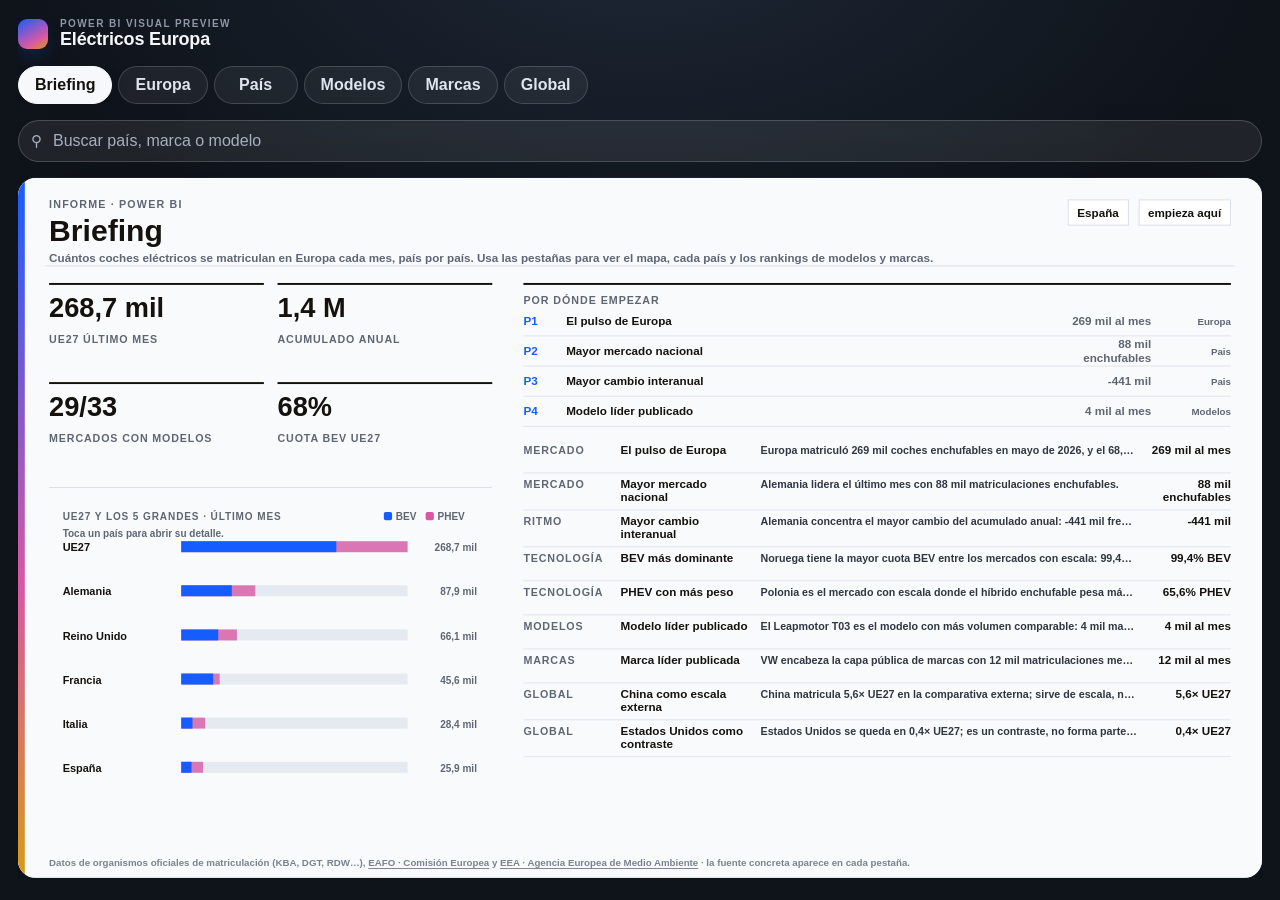
==== powerbi-preview/index.html @ b95b934a "Publish data refresh 2026-07-02" ====
<!doctype html>
<html lang="es">
<head>
  <meta charset="utf-8">
  <meta name="viewport" content="width=device-width, initial-scale=1">
  <link rel="icon" href="data:,">
  <title>Electricos Europa - Power BI Visual Preview</title>
  <style>
:root {
  --ink: #15120d;
  --muted: #5f6673;
  --faint: #d9dde5;
  --paper: #f8fafc;
  --panel: #ffffff;
  --bev: #165DFF;
  --phev: #D957A5;
  --accent: #29a36a;
  --warn: #d89a19;
  --eu: #6741d9;
  --us: #b25d09;
  --bg: #0f131a;
  --line: rgba(255,255,255,.10);
  --radius: 16px;
}
* { box-sizing: border-box; }
html, body { margin: 0; min-height: 100%; background: #0f131a; color: var(--ink); font-family: Aptos, "Segoe UI", Arial, sans-serif; -webkit-font-smoothing: antialiased; text-rendering: optimizeLegibility; }
body { display: grid; place-items: start center; padding: 18px; overflow-x: hidden; background: radial-gradient(1100px 620px at 50% -8%, #1d2735 0%, #0f131a 58%); }
button, input { font: inherit; }
.app-shell { width: min(calc(100vw - 36px), 1440px); overflow: hidden; }
.deckbar { display: grid; grid-template-columns: minmax(200px, 240px) 1fr minmax(240px, 320px); gap: 16px; align-items: center; color: #f8fafc; margin: 0 auto 16px; }
.brand { display: flex; align-items: center; gap: 12px; min-width: 0; }
.brand-mark { width: 30px; height: 30px; border-radius: 9px; background: linear-gradient(150deg, var(--bev), var(--phev) 68%, var(--warn)); box-shadow: 0 8px 20px -8px rgba(22,93,255,.75); flex: 0 0 auto; }
.brand-text { display: flex; flex-direction: column; min-width: 0; }
.brand-kicker { font-size: 10px; letter-spacing: .14em; text-transform: uppercase; color: #8f97a6; font-weight: 800; }
.brand-name { font-size: 18px; font-weight: 820; color: #f5f7fb; letter-spacing: -.01em; }
.tabs { display: flex; justify-content: center; gap: 6px; }
.tabs button { border: 1px solid rgba(255,255,255,.16); color: #dfe4ee; background: rgba(255,255,255,.06); padding: 9px 16px; min-width: 84px; cursor: pointer; border-radius: 999px; font-weight: 700; transition: background .15s ease, color .15s ease, border-color .15s ease; }
.tabs button:hover { background: rgba(255,255,255,.12); }
.tabs button.active { background: #f6f8fc; color: var(--ink); border-color: #f6f8fc; box-shadow: 0 10px 24px -12px rgba(0,0,0,.65); }
.search { position: relative; display: flex; align-items: center; }
.search-ico { position: absolute; left: 13px; color: #aab2c0; font-size: 15px; pointer-events: none; }
.search input { width: 100%; border: 1px solid rgba(255,255,255,.18); background: rgba(255,255,255,.08); color: #fff; padding: 11px 14px 11px 34px; outline: none; border-radius: 999px; transition: border-color .15s ease, background .15s ease; }
.search input::placeholder { color: #aab2c0; }
.search input:focus { border-color: rgba(120,160,255,.6); background: rgba(255,255,255,.13); }
.slicerbar { width: min(calc(100vw - 36px), 1280px); margin: -4px auto 14px; display: flex; align-items: center; gap: 12px; }
.slicerbar[hidden] { display: none; }
.slicer-cap { font-size: 11px; text-transform: uppercase; letter-spacing: .1em; font-weight: 800; color: #8f97a6; }
.segmented { display: inline-flex; background: rgba(255,255,255,.06); border: 1px solid rgba(255,255,255,.16); border-radius: 999px; padding: 3px; gap: 2px; }
.segmented button { border: 0; background: transparent; color: #dfe4ee; padding: 6px 16px; border-radius: 999px; font-weight: 750; cursor: pointer; font-size: 13px; transition: background .15s ease, color .15s ease; }
.segmented button:hover { color: #fff; }
.segmented button.active { background: #f6f8fc; color: var(--ink); }
.slicer-country { display: inline-flex; align-items: center; gap: 8px; margin-left: 4px; }
.slicer-country[hidden] { display: none; }
.slicer-country select { border: 1px solid rgba(255,255,255,.18); background: rgba(255,255,255,.08); color: #fff; padding: 7px 30px 7px 12px; border-radius: 999px; font-weight: 700; font-size: 13px; cursor: pointer; outline: none; appearance: none; -webkit-appearance: none; background-image: url("data:image/svg+xml,%3Csvg xmlns='http://www.w3.org/2000/svg' width='10' height='6' viewBox='0 0 10 6'%3E%3Cpath d='M1 1l4 4 4-4' stroke='%23aab2c0' stroke-width='1.6' fill='none' stroke-linecap='round'/%3E%3C/svg%3E"); background-repeat: no-repeat; background-position: right 12px center; }
.slicer-country select:focus { border-color: rgba(120,160,255,.6); }
.slicer-country option { color: #10141b; }
.filter-chip-bar { display: flex; align-items: center; gap: 12px; flex-wrap: wrap; margin: 2px 0 12px; }
.filter-chip { display: inline-flex; align-items: center; gap: 8px; background: rgba(22,93,255,.1); border: 1px solid rgba(22,93,255,.28); color: var(--ink); border-radius: 999px; padding: 5px 8px 5px 14px; font-size: 13px; font-weight: 700; }
.filter-chip b { font-weight: 850; }
.filter-chip-x { border: 0; background: rgba(20,24,33,.1); color: var(--ink); width: 20px; height: 20px; border-radius: 999px; cursor: pointer; font-size: 15px; line-height: 1; display: inline-flex; align-items: center; justify-content: center; }
.filter-chip-x:hover { background: rgba(20,24,33,.22); }
.filter-chip-hint { font-size: 12px; color: var(--muted); font-weight: 600; }
.chip-filter { background: rgba(22,93,255,.1); border-color: rgba(22,93,255,.34); font-weight: 800; padding-right: 4px; }
.chip-x { border: 0; background: rgba(20,24,33,.12); color: var(--ink); width: 19px; height: 19px; border-radius: 999px; cursor: pointer; font-size: 14px; line-height: 1; margin-left: 7px; display: inline-flex; align-items: center; justify-content: center; }
.chip-x:hover { background: rgba(20,24,33,.24); }
.model-row, .brand-row { cursor: pointer; }
.lane.model-row:hover .lane-bg, .lane.brand-row:hover .lane-bg { fill: #eef2f7; }
.start-grid.model-row:hover, .start-grid.brand-row:hover { opacity: .82; }
.model-row.is-selected .lane-bg { fill: #e7eefc; }
.detail-card { height: 100%; display: flex; flex-direction: column; border: 1px solid #dfe4ee; border-radius: 14px; padding: 16px 16px 18px; background: linear-gradient(180deg,#fbfcfe,#f2f5f9); overflow: auto; }
.detail-top { display: flex; align-items: center; justify-content: space-between; margin-bottom: 8px; }
.detail-back { border: 1px solid #cfd6e2; background: #fff; border-radius: 999px; padding: 5px 12px; font-weight: 760; font-size: 12px; cursor: pointer; color: var(--ink); }
.detail-back:hover { background: #eef2f7; }
.pw-badge { font-size: 10px; font-weight: 850; padding: 4px 10px; border-radius: 999px; color: #fff; letter-spacing: .05em; text-transform: uppercase; }
.pw-badge.BEV { background: var(--bev); }
.pw-badge.PHEV { background: var(--phev); }
.detail-name { font-size: 19px; font-weight: 850; line-height: 1.06; color: var(--ink); }
.detail-hero { margin: 12px 0; }
.detail-hero b { display: block; font-size: 33px; font-weight: 860; line-height: 1; color: var(--ink); }
.detail-hero span { display: block; margin-top: 4px; color: var(--muted); font-size: 12px; font-weight: 720; }
.detail-split { display: flex; height: 9px; border-radius: 999px; overflow: hidden; background: #e6eaf1; }
.detail-split i { display: block; height: 100%; }
.detail-split .s-bev { background: var(--bev); }
.detail-split .s-phev { background: var(--phev); }
.detail-splitlbl { display: flex; justify-content: space-between; gap: 10px; font-size: 11px; font-weight: 760; color: var(--muted); margin: 7px 0 4px; }
.spec-grid { display: grid; grid-template-columns: 1fr 1fr; gap: 13px 14px; border-top: 1px solid #e1e5ec; margin-top: 12px; padding-top: 14px; }
.spec { display: flex; flex-direction: column; }
.spec-k { color: var(--muted); font-size: 10px; text-transform: uppercase; letter-spacing: .06em; font-weight: 800; margin-bottom: 4px; }
.spec-v { font-size: 21px; font-weight: 850; color: var(--ink); line-height: 1; }
.spec-v i { font-style: normal; font-size: 12px; font-weight: 700; color: var(--muted); margin-left: 2px; }
.detail-note { color: var(--muted); font-size: 12px; line-height: 1.4; font-weight: 680; margin-top: 14px; border-top: 1px solid #e1e5ec; padding-top: 14px; }
.stage-wrap { width: min(calc(100vw - 36px), 1280px); height: 720px; margin: 0 auto; overflow: hidden; position: relative; border-radius: 18px; box-shadow: 0 30px 90px -30px rgba(0,0,0,.7), 0 0 0 1px rgba(255,255,255,.05); }
.stage { position: relative; width: 1280px; height: 720px; transform-origin: top left; background: var(--paper); overflow: hidden; }
.page { position: absolute; inset: 0; display: none; background: var(--paper); overflow: hidden; }
.page.active { display: block; }
.page::before { content: ""; position: absolute; left: 28px; right: 28px; top: 90px; border-top: 1px solid #d9dee7; }
.page::after { content: ""; position: absolute; left: 0; top: 0; bottom: 0; width: 7px; background: linear-gradient(180deg, var(--bev), var(--phev) 58%, var(--warn)); }
.page-head { position: absolute; left: 32px; right: 32px; top: 22px; height: 58px; display: grid; grid-template-columns: 1fr auto; align-items: start; gap: 28px; }
.kicker { font-size: 11px; line-height: 1; color: var(--muted); text-transform: uppercase; letter-spacing: .11em; font-weight: 780; }
.page-title { margin: 6px 0 0; font-size: 31px; line-height: 1; font-weight: 820; letter-spacing: 0; color: var(--ink); }
.page-sub { margin-top: 5px; color: var(--muted); font-size: 12px; font-weight: 680; }
.state-line { display: flex; gap: 10px; justify-content: end; align-items: center; color: var(--muted); font-size: 12px; font-weight: 700; }
.chip { display: inline-flex; align-items: center; gap: 6px; min-height: 27px; border: 1px solid #d8dde7; background: #fff; padding: 5px 9px; color: var(--ink); }
.layout { position: absolute; left: 32px; right: 32px; top: 108px; bottom: 28px; }
.briefing-layout { position: absolute; left: 32px; right: 32px; top: 108px; bottom: 28px; display: grid; grid-template-columns: 456px 1fr; gap: 32px; }
.briefing-kpis { display: grid; grid-template-columns: 1fr 1fr; gap: 14px; margin-bottom: 20px; }
.briefing-kpi { border-top: 2px solid var(--ink); padding-top: 10px; min-height: 88px; }
.briefing-kpi b { display: block; font-size: 28px; line-height: 1; margin-bottom: 8px; }
.briefing-kpi span { color: var(--muted); font-size: 11px; font-weight: 760; text-transform: uppercase; letter-spacing: .08em; }
.briefing-bars { position: relative; height: 344px; border-top: 1px solid #d8dde7; padding-top: 20px; }
.priority-stack { border-top: 2px solid var(--ink); padding-top: 10px; margin-bottom: 18px; }
.priority-row { display: grid; grid-template-columns: 34px 1fr 88px 72px; gap: 10px; align-items: center; min-height: 31px; border-bottom: 1px solid #e1e5ec; font-size: 12px; font-weight: 760; }
.priority-row b { color: var(--bev); font-size: 12px; }
.priority-row span { color: var(--ink); }
.priority-row em { color: var(--muted); font-style: normal; text-align: right; }
.priority-row small { color: var(--muted); text-align: right; font-weight: 800; }
.insight-stack { display: grid; grid-auto-rows: minmax(30px, auto); gap: 5px; align-content: start; }
.insight-row { display: grid; grid-template-columns: 92px 136px 1fr 88px; gap: 8px; align-items: start; border-bottom: 1px solid #e1e5ec; padding: 0 0 5px; }
.insight-section { font-size: 11px; font-weight: 860; color: var(--muted); text-transform: uppercase; letter-spacing: .08em; }
.insight-signal { font-size: 12px; line-height: 1.12; font-weight: 840; color: var(--ink); }
.insight-copy { font-size: 11px; line-height: 1.18; color: #303742; font-weight: 650; white-space: nowrap; overflow: hidden; text-overflow: ellipsis; }
.insight-metric { text-align: right; font-size: 12px; line-height: 1.12; font-weight: 850; color: var(--ink); }
.map-zone { position: absolute; left: 0; top: 0; width: 704px; height: 420px; }
.top-zone { position: absolute; right: 0; top: 0; width: 480px; height: 292px; }
.split-zone { position: absolute; right: 0; top: 322px; width: 480px; height: 96px; }
.global-zone { position: absolute; left: 0; right: 0; bottom: 0; height: 122px; }
.zone-label { font-size: 11px; text-transform: uppercase; letter-spacing: .09em; font-weight: 800; fill: var(--muted); color: var(--muted); }
.micro { font-size: 11px; fill: var(--muted); color: var(--muted); font-weight: 650; }
.label { font-size: 12px; fill: var(--ink); color: var(--ink); font-weight: 780; }
.value { font-size: 19px; fill: var(--ink); color: var(--ink); font-weight: 820; }
.fine-line { stroke: #d8dde7; stroke-width: 1; }
.country-path { cursor: pointer; transition: opacity .12s ease, stroke-width .12s ease; }
.country-path:hover { opacity: .78; stroke-width: 1.5; }
.country-path.selected { stroke: var(--ink); stroke-width: 1.3; }
.country-marker { cursor: pointer; paint-order: stroke; stroke: var(--paper); stroke-width: 2.5; }
.country-marker-label { font-size: 5px; font-weight: 900; fill: #fff; text-anchor: middle; dominant-baseline: middle; pointer-events: none; }
.rank-row { cursor: pointer; }
.rank-row:hover .rank-bg { fill: #eef2f7; }
.plate { position: absolute; inset: 0; display: grid; grid-template-columns: 355px 1fr; gap: 24px; align-items: stretch; }
.country-plate { border-left: 14px solid var(--ink); padding-left: 22px; display: grid; grid-template-rows: auto auto 1fr auto; }
.country-code { font-size: 88px; font-weight: 880; line-height: .86; letter-spacing: 0; }
.country-name { font-size: 24px; font-weight: 820; margin-top: 10px; }
.country-metrics { display: grid; grid-template-columns: 1fr 1fr; gap: 18px 20px; align-content: center; }
.metric dt { color: var(--muted); font-size: 11px; text-transform: uppercase; letter-spacing: .08em; font-weight: 800; margin-bottom: 5px; }
.metric dd { margin: 0; font-size: 30px; line-height: 1; font-weight: 840; }
.coverage-rail { border-top: 1px solid #d8dde7; padding-top: 12px; font-size: 12px; color: var(--muted); font-weight: 700; }
.rhythm-zone { position: relative; }
.split-band { position: absolute; left: 0; right: 0; top: 0; height: 82px; }
.rhythm-chart { position: absolute; left: 0; right: 0; top: 118px; bottom: 0; }
.runway-layout { position: absolute; inset: 0; display: grid; grid-template-columns: 820px 364px; gap: 32px; }
.lane { cursor: pointer; }
.lane:hover .lane-bg { fill: #eef2f7; }
.start-grid text { pointer-events: none; }
.empty { position: absolute; inset: 120px 0 auto; text-align: center; color: var(--muted); font-weight: 760; }
.global-layout { position: absolute; inset: 0; display: grid; grid-template-rows: 230px 1fr; gap: 30px; }
.global-scale { position: relative; border-bottom: 1px solid #d8dde7; }
.global-context { position: relative; display: grid; grid-template-columns: 704px 480px; gap: 32px; }
.footer-note { position: absolute; left: 32px; bottom: 10px; color: #7b828f; font-size: 10px; font-weight: 650; }
.footer-note a, .m-note a { color: inherit; text-decoration: underline; text-underline-offset: 2px; }
@media (max-width: 1320px) {
  body { place-items: start; }
  .deckbar { grid-template-columns: 1fr; }
  .tabs { justify-content: start; overflow-x: auto; }
}

/* ---- Mobile: native, vertical, card layout (no scaled canvas) ---- */
@media (max-width: 760px) {
  body { display: block; padding: 0; overflow-x: hidden; background: linear-gradient(180deg, #141b25 0%, #0f131a 340px); }
  .app-shell { width: 100%; overflow: visible; }
  .deckbar { position: sticky; top: 0; z-index: 30; grid-template-columns: 1fr; gap: 11px; margin: 0; padding: 12px 16px 11px; background: rgba(15,19,26,.82); backdrop-filter: saturate(140%) blur(12px); -webkit-backdrop-filter: saturate(140%) blur(12px); border-bottom: 1px solid var(--line); }
  .brand-mark { width: 26px; height: 26px; }
  .brand-name { font-size: 16px; }
  .tabs { justify-content: flex-start; gap: 8px; overflow-x: auto; margin: 0 -16px; padding: 2px 16px 3px; scrollbar-width: none; -webkit-overflow-scrolling: touch; }
  .tabs::-webkit-scrollbar { display: none; }
  .tabs button { flex: 0 0 auto; min-width: 0; padding: 9px 17px; }
  .search input { padding: 12px 14px 12px 36px; min-height: 46px; }
  .slicerbar { width: 100%; margin: 0; padding: 11px 16px 0; gap: 10px; }
  .slicerbar .segmented { flex: 1; }
  .slicerbar .segmented button { flex: 1; padding: 11px 0; font-size: 14px; }

  .stage-wrap { width: 100% !important; height: auto !important; margin: 0; overflow: visible; border-radius: 0; box-shadow: none; }
  .stage { position: static !important; width: 100% !important; height: auto !important; transform: none !important; background: transparent; overflow: visible; }
  .page { position: static; inset: auto; display: none; background: transparent; overflow: visible; padding: 8px 16px 96px; }
  .page.active { display: block; }
  .page::before, .page::after { display: none; }

  .m-head { padding: 16px 2px 2px; }
  .m-kicker { font-size: 11px; letter-spacing: .13em; text-transform: uppercase; color: #8b93a3; font-weight: 800; }
  .m-title { margin: 7px 0 0; font-size: 30px; line-height: 1.02; font-weight: 850; color: #f4f6fb; letter-spacing: -.015em; }
  .m-sub { margin: 9px 0 0; max-width: 34ch; color: #aeb6c4; font-size: 14px; line-height: 1.38; font-weight: 600; }
  .m-chips { display: flex; flex-wrap: wrap; gap: 8px; margin-top: 13px; }
  .m-chip { display: inline-flex; align-items: center; font-size: 12px; font-weight: 700; color: #e2e7f0; background: rgba(255,255,255,.06); border: 1px solid var(--line); padding: 6px 12px; border-radius: 999px; }

  .m-cards { display: grid; gap: 14px; margin-top: 16px; }
  .m-card { position: relative; background: var(--panel); border-radius: var(--radius); padding: 16px; border: 1px solid rgba(20,24,33,.05); box-shadow: 0 22px 44px -30px rgba(0,0,0,.85); overflow: hidden; }
  .m-card-title { margin: 0 0 13px; font-size: 12px; text-transform: uppercase; letter-spacing: .08em; color: var(--muted); font-weight: 850; display: flex; align-items: baseline; justify-content: space-between; gap: 10px; }
  .m-card-title small { font-weight: 700; text-transform: none; letter-spacing: 0; color: #9aa2b1; }
  .m-chart { width: 100%; }
  .m-chart svg { display: block; width: 100%; height: auto; }
  .m-chart .zone-label { display: none; }
  .m-note { margin: 0; font-size: 13px; line-height: 1.5; color: #3a414d; font-weight: 600; }
  .m-empty { margin: 0; font-size: 13px; color: var(--muted); font-weight: 650; }
  .m-legend { display: flex; flex-wrap: wrap; gap: 8px 16px; margin: 0 0 13px; }
  .m-legend span { display: inline-flex; align-items: center; gap: 7px; font-size: 11px; font-weight: 700; color: var(--muted); }
  .m-legend i { width: 11px; height: 11px; border-radius: 3px; flex: 0 0 auto; }

  .m-kpis { display: grid; grid-template-columns: 1fr 1fr; gap: 11px; }
  .m-kpi { background: var(--panel); border-radius: 14px; padding: 15px 15px 13px; border: 1px solid rgba(20,24,33,.05); box-shadow: 0 18px 36px -30px rgba(0,0,0,.85); }
  .m-kpi b { display: block; font-size: 27px; line-height: 1; font-weight: 850; color: var(--ink); letter-spacing: -.02em; font-variant-numeric: tabular-nums; }
  .m-kpi span { display: block; margin-top: 9px; font-size: 11px; font-weight: 780; text-transform: uppercase; letter-spacing: .05em; color: var(--muted); }
  .m-kpi.accent b { color: var(--bev); }

  .m-switch { display: flex; align-items: center; gap: 12px; background: var(--panel); border-radius: 14px; padding: 11px 16px; border: 1px solid rgba(20,24,33,.05); box-shadow: 0 18px 36px -30px rgba(0,0,0,.85); }
  .m-switch span { font-size: 11px; text-transform: uppercase; letter-spacing: .06em; font-weight: 800; color: var(--muted); flex: 0 0 auto; }
  .m-switch select { flex: 1; min-width: 0; font: inherit; font-size: 15px; font-weight: 750; color: var(--ink); border: 0; background: transparent; padding: 4px 0; outline: none; }

  .m-list { display: grid; }
  .m-row { display: grid; grid-template-columns: 30px minmax(0, 1fr) auto; gap: 12px; align-items: center; width: 100%; text-align: left; background: none; border: 0; border-top: 1px solid #eef1f6; padding: 11px 2px; color: var(--ink); font: inherit; }
  .m-row:first-child { border-top: 0; }
  button.m-row { cursor: pointer; -webkit-tap-highlight-color: transparent; }
  button.m-row:active { background: #f4f7fb; }
  .m-row.is-active { background: #f0f5ff; }
  .m-rank-num { font-size: 12px; font-weight: 850; color: var(--muted); font-variant-numeric: tabular-nums; text-align: center; }
  .m-row.top .m-rank-num { color: #fff; background: var(--ink); border-radius: 8px; line-height: 24px; }
  .m-row-main { min-width: 0; }
  .m-row-title { font-size: 14px; font-weight: 750; color: var(--ink); white-space: nowrap; overflow: hidden; text-overflow: ellipsis; }
  .m-row-meta { font-size: 11px; color: var(--muted); font-weight: 650; margin-top: 2px; white-space: nowrap; overflow: hidden; text-overflow: ellipsis; }
  .m-bar { display: flex; height: 7px; border-radius: 999px; background: #eceff4; margin-top: 8px; overflow: hidden; }
  .m-bar i { display: block; height: 100%; }
  .m-bar i.bev { background: var(--bev); }
  .m-bar i.phev { background: var(--phev); }
  .m-row-val { text-align: right; font-size: 14px; font-weight: 850; color: var(--ink); font-variant-numeric: tabular-nums; }
  .m-row-val small { display: block; font-size: 10px; font-weight: 700; color: var(--muted); margin-top: 2px; }
  .m-filter { display: inline-flex; align-items: center; gap: 4px; background: #eef3ff; border: 1px solid #d5e0fb; color: var(--ink); border-radius: 999px; padding: 5px 6px 5px 12px; font-size: 12px; font-weight: 700; margin-bottom: 12px; }
  .m-filter b { font-weight: 850; }
  .detail-card { height: auto; padding: 2px 0 4px; border: 0; background: none; border-radius: 0; overflow: visible; }
  .detail-name { font-size: 18px; }
  .detail-hero { margin: 10px 0; }
  .detail-hero b { font-size: 30px; }
  .spec-grid { gap: 14px 16px; }
  .spec-v { font-size: 20px; }

  .m-bench { display: grid; gap: 15px; }
  .m-bench-row { display: grid; gap: 6px; }
  .m-bench-head { display: flex; justify-content: space-between; align-items: baseline; gap: 10px; }
  .m-bench-name { font-size: 14px; font-weight: 800; color: var(--ink); }
  .m-bench-val { font-size: 17px; font-weight: 850; color: var(--ink); font-variant-numeric: tabular-nums; }
  .m-bench-track { height: 12px; border-radius: 999px; background: #eceff4; overflow: hidden; }
  .m-bench-fill { height: 100%; border-radius: 999px; }
  .m-bench-note { font-size: 11px; color: var(--muted); font-weight: 700; }

  .m-prio { display: grid; }
  .m-prio-row { display: grid; grid-template-columns: auto minmax(0, 1fr) auto; gap: 12px; align-items: center; width: 100%; text-align: left; background: none; border: 0; border-top: 1px solid #eef1f6; padding: 12px 2px; color: var(--ink); font: inherit; cursor: pointer; -webkit-tap-highlight-color: transparent; }
  .m-prio-row:first-child { border-top: 0; }
  .m-prio-row:active { background: #f4f7fb; }
  .m-prio-badge { font-size: 11px; font-weight: 850; color: #fff; background: var(--bev); border-radius: 8px; padding: 4px 9px; }
  .m-prio-main { min-width: 0; }
  .m-prio-title { font-size: 14px; font-weight: 800; color: var(--ink); }
  .m-prio-meta { font-size: 11px; color: var(--muted); margin-top: 2px; font-weight: 650; }
  .m-prio-go { font-size: 11px; font-weight: 850; color: var(--bev); text-transform: uppercase; letter-spacing: .04em; }

  .m-signals { display: grid; gap: 13px; }
  .m-signal { border-left: 3px solid var(--bev); padding: 1px 0 1px 13px; }
  .m-signal-sec { font-size: 10px; text-transform: uppercase; letter-spacing: .08em; font-weight: 850; color: var(--muted); }
  .m-signal-title { font-size: 14px; font-weight: 800; color: var(--ink); margin-top: 3px; }
  .m-signal-copy { font-size: 12.5px; line-height: 1.42; color: #3a414d; font-weight: 550; margin-top: 3px; }
  .m-signal-metric { font-size: 12px; font-weight: 800; color: var(--bev); margin-top: 5px; }
}
</style>
</head>
<body>
  <div class="app-shell">
    <header class="deckbar">
      <div class="brand">
        <span class="brand-mark" aria-hidden="true"></span>
        <span class="brand-text">
          <span class="brand-kicker">Power BI visual preview</span>
          <strong class="brand-name">El&eacute;ctricos Europa</strong>
        </span>
      </div>
      <nav class="tabs" aria-label="P&aacute;ginas del informe">
        <button type="button" data-page="briefing" class="active">Briefing</button>
        <button type="button" data-page="europa">Europa</button>
        <button type="button" data-page="pais">Pa&iacute;s</button>
        <button type="button" data-page="modelos">Modelos</button>
        <button type="button" data-page="marcas">Marcas</button>
        <button type="button" data-page="global">Global</button>
      </nav>
      <label class="search">
        <span class="search-ico" aria-hidden="true">&#9906;</span>
        <input id="searchBox" list="searchList" placeholder="Buscar pa&iacute;s, marca o modelo" autocomplete="off" aria-label="Buscar pa&iacute;s, marca o modelo">
        <datalist id="searchList"></datalist>
      </label>
    </header>
    <div class="slicerbar" id="slicerbar" hidden>
      <span class="slicer-cap">Mostrar</span>
      <div class="segmented" id="driveSlicer" role="group" aria-label="Filtrar por tipo de coche">
        <button type="button" data-drive="all" class="active">Todos</button>
        <button type="button" data-drive="bev">BEV</button>
        <button type="button" data-drive="phev">PHEV</button>
      </div>
      <label class="slicer-country" id="countrySlicerWrap" hidden>
        <span class="slicer-cap">País</span>
        <select id="countrySlicer" aria-label="Elegir país"></select>
      </label>
    </div>
    <div class="stage-wrap" id="stageWrap">
      <main class="stage" id="stage">
        <section class="page page-briefing active" id="page-briefing"></section>
        <section class="page page-europa" id="page-europa"></section>
        <section class="page page-pais" id="page-pais"></section>
        <section class="page page-modelos" id="page-modelos"></section>
        <section class="page page-marcas" id="page-marcas"></section>
        <section class="page page-global" id="page-global"></section>
      </main>
    </div>
  </div>
  <script>window.POWERBI_PREVIEW_DATA = {"generated_at":"2026-07-02T11:52:53.408Z","colors":{"ink":"#15120d","muted":"#5f6673","faint":"#d9dde5","paper":"#f8fafc","panel":"#ffffff","bev":"#165DFF","phev":"#D957A5","accent":"#29a36a","warn":"#d89a19","eu":"#6741d9","us":"#b25d09"},"countries":[{"code":"AT","name":"Austria","latest_period":"2026-04","latest_total":10119,"latest_bev":7122,"latest_phev":2997,"bev_share_pct":70.38,"ytd_total":35520,"previous_year_total":89471,"volume_rank":12,"top_10_market":false,"model_depth":"model_rich","public_status":"Con modelos","accepted_public_models":10,"accepted_public_brands":6},{"code":"BE","name":"Belgium","latest_period":"2026-05","latest_total":14408,"latest_bev":12604,"latest_phev":1804,"bev_share_pct":87.48,"ytd_total":76296,"previous_year_total":182053,"volume_rank":11,"top_10_market":false,"model_depth":"model_rich","public_status":"Con modelos","accepted_public_models":385,"accepted_public_brands":59},{"code":"BG","name":"Bulgaria","latest_period":"2026-04","latest_total":539,"latest_bev":456,"latest_phev":83,"bev_share_pct":84.6,"ytd_total":1501,"previous_year_total":3010,"volume_rank":28,"top_10_market":false,"model_depth":"base_series_only","public_status":"Volumen base","accepted_public_models":0,"accepted_public_brands":0},{"code":"CH","name":"Switzerland","latest_period":"2026-05","latest_total":7390,"latest_bev":5097,"latest_phev":2293,"bev_share_pct":68.97,"ytd_total":32013,"previous_year_total":79113,"volume_rank":15,"top_10_market":false,"model_depth":"base_series_only","public_status":"Volumen base","accepted_public_models":0,"accepted_public_brands":0},{"code":"CY","name":"Cyprus","latest_period":"2026-04","latest_total":234,"latest_bev":181,"latest_phev":53,"bev_share_pct":77.35,"ytd_total":850,"previous_year_total":2247,"volume_rank":31,"top_10_market":false,"model_depth":"base_series_only","public_status":"Volumen base","accepted_public_models":0,"accepted_public_brands":0},{"code":"CZ","name":"Czech Republic","latest_period":"2026-05","latest_total":2427,"latest_bev":1346,"latest_phev":1081,"bev_share_pct":55.46,"ytd_total":11416,"previous_year_total":24835,"volume_rank":19,"top_10_market":false,"model_depth":"base_series_only","public_status":"Volumen base","accepted_public_models":0,"accepted_public_brands":0},{"code":"DE","name":"Germany","latest_period":"2026-05","latest_total":87890,"latest_bev":59969,"latest_phev":27921,"bev_share_pct":68.23,"ytd_total":415529,"previous_year_total":856493,"volume_rank":1,"top_10_market":true,"model_depth":"model_rich","public_status":"Con modelos","accepted_public_models":252,"accepted_public_brands":59},{"code":"DK","name":"Denmark","latest_period":"2026-05","latest_total":15117,"latest_bev":15020,"latest_phev":97,"bev_share_pct":99.36,"ytd_total":64332,"previous_year_total":131222,"volume_rank":10,"top_10_market":true,"model_depth":"model_rich","public_status":"Con modelos","accepted_public_models":237,"accepted_public_brands":62},{"code":"EE","name":"Estonia","latest_period":"2026-04","latest_total":269,"latest_bev":115,"latest_phev":154,"bev_share_pct":42.75,"ytd_total":932,"previous_year_total":2271,"volume_rank":30,"top_10_market":false,"model_depth":"base_series_only","public_status":"Volumen base","accepted_public_models":0,"accepted_public_brands":0},{"code":"ES","name":"Spain","latest_period":"2026-05","latest_total":25870,"latest_bev":12102,"latest_phev":13768,"bev_share_pct":46.78,"ytd_total":114486,"previous_year_total":231395,"volume_rank":5,"top_10_market":true,"model_depth":"model_rich","public_status":"Con modelos","accepted_public_models":449,"accepted_public_brands":65},{"code":"EU27","name":"European Union","latest_period":"2026-05","latest_total":268690,"latest_bev":184031,"latest_phev":84659,"bev_share_pct":68.49,"ytd_total":1386007,"previous_year_total":2905673,"volume_rank":0,"top_10_market":false,"model_depth":"baseline","public_status":"Base europea","accepted_public_models":0,"accepted_public_brands":0},{"code":"FI","name":"Finland","latest_period":"2026-05","latest_total":4032,"latest_bev":3309,"latest_phev":723,"bev_share_pct":82.07,"ytd_total":18003,"previous_year_total":41234,"volume_rank":16,"top_10_market":false,"model_depth":"base_series_only","public_status":"Volumen base","accepted_public_models":0,"accepted_public_brands":0},{"code":"FR","name":"France","latest_period":"2026-05","latest_total":45571,"latest_bev":37853,"latest_phev":7718,"bev_share_pct":83.06,"ytd_total":222944,"previous_year_total":435843,"volume_rank":3,"top_10_market":true,"model_depth":"model_rich","public_status":"Con modelos","accepted_public_models":10,"accepted_public_brands":5},{"code":"GB","name":"United Kingdom","latest_period":"2026-05","latest_total":66098,"latest_bev":43931,"latest_phev":22167,"bev_share_pct":66.46,"ytd_total":342059,"previous_year_total":698499,"volume_rank":2,"top_10_market":true,"model_depth":"model_rich","public_status":"Con modelos","accepted_public_models":329,"accepted_public_brands":59},{"code":"GR","name":"Greece","latest_period":"2026-04","latest_total":1555,"latest_bev":693,"latest_phev":862,"bev_share_pct":44.57,"ytd_total":6164,"previous_year_total":20533,"volume_rank":21,"top_10_market":false,"model_depth":"base_series_only","public_status":"Volumen base","accepted_public_models":0,"accepted_public_brands":0},{"code":"HR","name":"Croatia","latest_period":"2026-04","latest_total":816,"latest_bev":330,"latest_phev":486,"bev_share_pct":40.44,"ytd_total":2690,"previous_year_total":3822,"volume_rank":25,"top_10_market":false,"model_depth":"base_series_only","public_status":"Volumen base","accepted_public_models":0,"accepted_public_brands":0},{"code":"HU","name":"Hungary","latest_period":"2026-04","latest_total":2503,"latest_bev":1420,"latest_phev":1083,"bev_share_pct":56.73,"ytd_total":8118,"previous_year_total":18138,"volume_rank":18,"top_10_market":false,"model_depth":"base_series_only","public_status":"Volumen base","accepted_public_models":0,"accepted_public_brands":0},{"code":"IE","name":"Ireland","latest_period":"2026-05","latest_total":3459,"latest_bev":2334,"latest_phev":1125,"bev_share_pct":67.48,"ytd_total":31372,"previous_year_total":42522,"volume_rank":17,"top_10_market":false,"model_depth":"base_series_only","public_status":"Volumen base","accepted_public_models":0,"accepted_public_brands":0},{"code":"IS","name":"Iceland","latest_period":"2026-04","latest_total":619,"latest_bev":460,"latest_phev":159,"bev_share_pct":74.31,"ytd_total":2594,"previous_year_total":8950,"volume_rank":27,"top_10_market":false,"model_depth":"base_series_only","public_status":"Volumen base","accepted_public_models":0,"accepted_public_brands":0},{"code":"IT","name":"Italy","latest_period":"2026-05","latest_total":28437,"latest_bev":13276,"latest_phev":15161,"bev_share_pct":46.69,"ytd_total":133731,"previous_year_total":191613,"volume_rank":4,"top_10_market":true,"model_depth":"model_rich","public_status":"Con modelos","accepted_public_models":20,"accepted_public_brands":14},{"code":"LI","name":"Liechtenstein","latest_period":"2026-04","latest_total":43,"latest_bev":43,"latest_phev":0,"bev_share_pct":100,"ytd_total":133,"previous_year_total":421,"volume_rank":33,"top_10_market":false,"model_depth":"base_series_only","public_status":"Volumen base","accepted_public_models":0,"accepted_public_brands":0},{"code":"LT","name":"Lithuania","latest_period":"2026-04","latest_total":900,"latest_bev":331,"latest_phev":569,"bev_share_pct":36.78,"ytd_total":2820,"previous_year_total":7533,"volume_rank":24,"top_10_market":false,"model_depth":"base_series_only","public_status":"Volumen base","accepted_public_models":0,"accepted_public_brands":0},{"code":"LU","name":"Luxembourg","latest_period":"2026-05","latest_total":1525,"latest_bev":1261,"latest_phev":264,"bev_share_pct":82.69,"ytd_total":7423,"previous_year_total":16441,"volume_rank":22,"top_10_market":false,"model_depth":"base_series_only","public_status":"Volumen base","accepted_public_models":0,"accepted_public_brands":0},{"code":"LV","name":"Latvia","latest_period":"2026-04","latest_total":314,"latest_bev":123,"latest_phev":191,"bev_share_pct":39.17,"ytd_total":1124,"previous_year_total":4401,"volume_rank":29,"top_10_market":false,"model_depth":"base_series_only","public_status":"Volumen base","accepted_public_models":0,"accepted_public_brands":0},{"code":"MT","name":"Malta","latest_period":"2026-04","latest_total":157,"latest_bev":138,"latest_phev":19,"bev_share_pct":87.9,"ytd_total":764,"previous_year_total":2868,"volume_rank":32,"top_10_market":false,"model_depth":"base_series_only","public_status":"Volumen base","accepted_public_models":0,"accepted_public_brands":0},{"code":"NL","name":"Netherlands","latest_period":"2026-05","latest_total":18984,"latest_bev":12363,"latest_phev":6621,"bev_share_pct":65.12,"ytd_total":80668,"previous_year_total":229584,"volume_rank":6,"top_10_market":true,"model_depth":"model_rich","public_status":"Con modelos","accepted_public_models":382,"accepted_public_brands":68},{"code":"NO","name":"Norway","latest_period":"2026-05","latest_total":15307,"latest_bev":15210,"latest_phev":97,"bev_share_pct":99.37,"ytd_total":53096,"previous_year_total":174875,"volume_rank":9,"top_10_market":true,"model_depth":"model_rich","public_status":"Con modelos","accepted_public_models":276,"accepted_public_brands":60},{"code":"PL","name":"Poland","latest_period":"2026-04","latest_total":7703,"latest_bev":2651,"latest_phev":5052,"bev_share_pct":34.42,"ytd_total":28228,"previous_year_total":77448,"volume_rank":14,"top_10_market":false,"model_depth":"model_rich","public_status":"Con modelos","accepted_public_models":207,"accepted_public_brands":34},{"code":"PT","name":"Portugal","latest_period":"2026-04","latest_total":8246,"latest_bev":5012,"latest_phev":3234,"bev_share_pct":60.78,"ytd_total":31981,"previous_year_total":86458,"volume_rank":13,"top_10_market":false,"model_depth":"base_series_only","public_status":"Volumen base","accepted_public_models":0,"accepted_public_brands":0},{"code":"RO","name":"Romania","latest_period":"2026-05","latest_total":2376,"latest_bev":839,"latest_phev":1537,"bev_share_pct":35.31,"ytd_total":7918,"previous_year_total":14359,"volume_rank":20,"top_10_market":false,"model_depth":"base_series_only","public_status":"Volumen base","accepted_public_models":0,"accepted_public_brands":0},{"code":"SE","name":"Sweden","latest_period":"2026-05","latest_total":17363,"latest_bev":10718,"latest_phev":6645,"bev_share_pct":61.73,"ytd_total":73140,"previous_year_total":173059,"volume_rank":7,"top_10_market":true,"model_depth":"model_rich","public_status":"Con modelos","accepted_public_models":292,"accepted_public_brands":53},{"code":"SI","name":"Slovenia","latest_period":"2026-05","latest_total":1231,"latest_bev":1037,"latest_phev":194,"bev_share_pct":84.24,"ytd_total":5537,"previous_year_total":8358,"volume_rank":23,"top_10_market":false,"model_depth":"base_series_only","public_status":"Volumen base","accepted_public_models":0,"accepted_public_brands":0},{"code":"SK","name":"Slovakia","latest_period":"2026-04","latest_total":806,"latest_bev":686,"latest_phev":120,"bev_share_pct":85.11,"ytd_total":2520,"previous_year_total":8462,"volume_rank":26,"top_10_market":false,"model_depth":"base_series_only","public_status":"Volumen base","accepted_public_models":0,"accepted_public_brands":0},{"code":"TR","name":"Turkey","latest_period":"2026-04","latest_total":16472,"latest_bev":14699,"latest_phev":1773,"bev_share_pct":89.24,"ytd_total":61470,"previous_year_total":239191,"volume_rank":8,"top_10_market":true,"model_depth":"base_series_only","public_status":"Solo mercado","accepted_public_models":0,"accepted_public_brands":0}],"top10":[{"code":"DE","name":"Germany","latest_period":"2026-05","latest_total":87890,"latest_bev":59969,"latest_phev":27921,"bev_share_pct":68.23,"ytd_total":415529,"previous_year_total":856493,"volume_rank":1,"top_10_market":true,"model_depth":"model_rich","public_status":"Con modelos","accepted_public_models":252,"accepted_public_brands":59},{"code":"GB","name":"United Kingdom","latest_period":"2026-05","latest_total":66098,"latest_bev":43931,"latest_phev":22167,"bev_share_pct":66.46,"ytd_total":342059,"previous_year_total":698499,"volume_rank":2,"top_10_market":true,"model_depth":"model_rich","public_status":"Con modelos","accepted_public_models":329,"accepted_public_brands":59},{"code":"FR","name":"France","latest_period":"2026-05","latest_total":45571,"latest_bev":37853,"latest_phev":7718,"bev_share_pct":83.06,"ytd_total":222944,"previous_year_total":435843,"volume_rank":3,"top_10_market":true,"model_depth":"model_rich","public_status":"Con modelos","accepted_public_models":10,"accepted_public_brands":5},{"code":"IT","name":"Italy","latest_period":"2026-05","latest_total":28437,"latest_bev":13276,"latest_phev":15161,"bev_share_pct":46.69,"ytd_total":133731,"previous_year_total":191613,"volume_rank":4,"top_10_market":true,"model_depth":"model_rich","public_status":"Con modelos","accepted_public_models":20,"accepted_public_brands":14},{"code":"ES","name":"Spain","latest_period":"2026-05","latest_total":25870,"latest_bev":12102,"latest_phev":13768,"bev_share_pct":46.78,"ytd_total":114486,"previous_year_total":231395,"volume_rank":5,"top_10_market":true,"model_depth":"model_rich","public_status":"Con modelos","accepted_public_models":449,"accepted_public_brands":65},{"code":"NL","name":"Netherlands","latest_period":"2026-05","latest_total":18984,"latest_bev":12363,"latest_phev":6621,"bev_share_pct":65.12,"ytd_total":80668,"previous_year_total":229584,"volume_rank":6,"top_10_market":true,"model_depth":"model_rich","public_status":"Con modelos","accepted_public_models":382,"accepted_public_brands":68},{"code":"SE","name":"Sweden","latest_period":"2026-05","latest_total":17363,"latest_bev":10718,"latest_phev":6645,"bev_share_pct":61.73,"ytd_total":73140,"previous_year_total":173059,"volume_rank":7,"top_10_market":true,"model_depth":"model_rich","public_status":"Con modelos","accepted_public_models":292,"accepted_public_brands":53},{"code":"TR","name":"Turkey","latest_period":"2026-04","latest_total":16472,"latest_bev":14699,"latest_phev":1773,"bev_share_pct":89.24,"ytd_total":61470,"previous_year_total":239191,"volume_rank":8,"top_10_market":true,"model_depth":"base_series_only","public_status":"Solo mercado","accepted_public_models":0,"accepted_public_brands":0},{"code":"NO","name":"Norway","latest_period":"2026-05","latest_total":15307,"latest_bev":15210,"latest_phev":97,"bev_share_pct":99.37,"ytd_total":53096,"previous_year_total":174875,"volume_rank":9,"top_10_market":true,"model_depth":"model_rich","public_status":"Con modelos","accepted_public_models":276,"accepted_public_brands":60},{"code":"DK","name":"Denmark","latest_period":"2026-05","latest_total":15117,"latest_bev":15020,"latest_phev":97,"bev_share_pct":99.36,"ytd_total":64332,"previous_year_total":131222,"volume_rank":10,"top_10_market":true,"model_depth":"model_rich","public_status":"Con modelos","accepted_public_models":237,"accepted_public_brands":62}],"benchmarks":[{"benchmark_id":"global_cn","region_code":"CN","display_name":"China","region_group":"global_benchmark","metric_basis":"NEV sales","vehicle_scope":"All new-energy vehicles, including exports","latest_period":"2026-05","total_value":"1496000","bev_value":"","phev_value":"","share_value":"56.9","eu27_index":"556.8","comparability_note":"Referencia externa oficial. Solo sirve para escala; no se agrega a Europa."},{"benchmark_id":"global_eu27","region_code":"EU27","display_name":"European Union","region_group":"official_european_baseline","metric_basis":"new registrations","vehicle_scope":"M1 passenger cars, BEV+PHEV","latest_period":"2026-05","total_value":"268690","bev_value":"184031","phev_value":"84659","share_value":"","eu27_index":"100","comparability_note":"Referencia oficial europea de matriculaciones BEV+PHEV. No incorpora mercados externos."},{"benchmark_id":"global_us","region_code":"US","display_name":"United States","region_group":"global_benchmark","metric_basis":"PEV sales","vehicle_scope":"Light-duty plug-in electric vehicles","latest_period":"2026-05","total_value":"103950","bev_value":"81188","phev_value":"22762","share_value":"","eu27_index":"38.7","comparability_note":"Referencia externa oficial. Solo sirve para escala; no se agrega a Europa."}],"executiveInsights":[{"insight_id":"B01","insight_order":1,"priority_rank":1,"priority_label":"P1","section":"Mercado","signal":"El pulso de Europa","narrative":"Europa matriculó 269 mil coches enchufables en mayo de 2026, y el 68,5% fueron 100% eléctricos (BEV).","country_code":"EU27","country_name":"UE27","period":"2026-05","metric_value":268690,"metric_label":"269 mil al mes","severity":"Base","target_view":"europa","target_country_code":"EU27","target_brand":"","target_model":"","target_global_id":"","nav_page":"Europa"},{"insight_id":"B02","insight_order":2,"priority_rank":2,"priority_label":"P2","section":"Mercado","signal":"Mayor mercado nacional","narrative":"Alemania lidera el último mes con 88 mil matriculaciones enchufables.","country_code":"DE","country_name":"Alemania","period":"2026-05","metric_value":87890,"metric_label":"88 mil enchufables","severity":"Leader","target_view":"pais","target_country_code":"DE","target_brand":"","target_model":"","target_global_id":"","nav_page":"Pais"},{"insight_id":"B03","insight_order":3,"priority_rank":3,"priority_label":"P3","section":"Ritmo","signal":"Mayor cambio interanual","narrative":"Alemania concentra el mayor cambio del acumulado anual: -441 mil frente al mismo periodo del año anterior.","country_code":"DE","country_name":"Alemania","period":"2026-05","metric_value":-440964,"metric_label":"-441 mil","severity":"Pressure","target_view":"pais","target_country_code":"DE","target_brand":"","target_model":"","target_global_id":"","nav_page":"Pais"},{"insight_id":"B04","insight_order":4,"priority_rank":99,"priority_label":"","section":"Tecnología","signal":"BEV más dominante","narrative":"Noruega tiene la mayor cuota BEV entre los mercados con escala: 99,4% del total enchufable.","country_code":"NO","country_name":"Noruega","period":"2026-05","metric_value":99.36630299862807,"metric_label":"99,4% BEV","severity":"BEV","target_view":"pais","target_country_code":"NO","target_brand":"","target_model":"","target_global_id":"","nav_page":"Pais"},{"insight_id":"B05","insight_order":5,"priority_rank":99,"priority_label":"","section":"Tecnología","signal":"PHEV con más peso","narrative":"Polonia es el mercado con escala donde el híbrido enchufable pesa más: 65,6% del total enchufable.","country_code":"PL","country_name":"Polonia","period":"2026-04","metric_value":65.58483707646371,"metric_label":"65,6% PHEV","severity":"Mix","target_view":"pais","target_country_code":"PL","target_brand":"","target_model":"","target_global_id":"","nav_page":"Pais"},{"insight_id":"B06","insight_order":6,"priority_rank":4,"priority_label":"P4","section":"Modelos","signal":"Modelo líder publicado","narrative":"El Leapmotor T03 es el modelo con más volumen comparable: 4 mil matriculaciones mensuales equivalentes en Italia.","country_code":"IT","country_name":"Italia","period":"2026-05","metric_value":4250,"metric_label":"4 mil al mes","severity":"Leader","target_view":"modelos","target_country_code":"IT","target_brand":"Leapmotor","target_model":"T03","target_global_id":"","nav_page":"Modelos"},{"insight_id":"B07","insight_order":7,"priority_rank":99,"priority_label":"","section":"Marcas","signal":"Marca líder publicada","narrative":"VW encabeza la capa pública de marcas con 12 mil matriculaciones mensuales equivalentes en Alemania.","country_code":"DE","country_name":"Alemania","period":"2026-05","metric_value":11880,"metric_label":"12 mil al mes","severity":"Leader","target_view":"marcas","target_country_code":"DE","target_brand":"Vw","target_model":"","target_global_id":"","nav_page":"Marcas"},{"insight_id":"B08","insight_order":8,"priority_rank":99,"priority_label":"","section":"Global","signal":"China como escala externa","narrative":"China matricula 5,6× UE27 en la comparativa externa; sirve de escala, no se suma a Europa.","country_code":"","country_name":"","period":"2026-05","metric_value":556.8,"metric_label":"5,6× UE27","severity":"Scale","target_view":"europa","target_country_code":"","target_brand":"","target_model":"","target_global_id":"global_cn","nav_page":"Europa"},{"insight_id":"B09","insight_order":9,"priority_rank":99,"priority_label":"","section":"Global","signal":"Estados Unidos como contraste","narrative":"Estados Unidos se queda en 0,4× UE27; es un contraste, no forma parte del agregado europeo.","country_code":"","country_name":"","period":"2026-05","metric_value":38.7,"metric_label":"0,4× UE27","severity":"Scale","target_view":"europa","target_country_code":"","target_brand":"","target_model":"","target_global_id":"global_us","nav_page":"Europa"}],"europeMap":{"viewBox":"321 389 296 218","countries":[{"code":"AT","name":"Austria","d":"M 497.42 510.68 497.48 511.04 497.23 511.5 497.2 511.77 497.71 512.66 498.01 512.88 498.34 513.35 498.07 514.71 496.66 514.76 496.24 515.09 496.61 515.19 497.08 515.45 497.01 516.01 496.7 516.21 496.39 516.49 496.59 517.96 495.59 518.75 495.43 518.9 495.24 518.93 495.24 519.2 495.43 519.57 495.43 519.72 495.42 519.72 495.18 519.61 494.88 519.48 494.64 519.56 494.54 519.61 494.14 519.72 493.96 519.76 493.91 519.96 493.84 520.01 493.46 519.89 493.26 519.91 492.71 519.93 492.48 520 492.42 519.97 491.99 520.2 491.87 520.19 491.72 520.49 491.7 520.5 491.72 520.52 491.7 520.55 491.71 520.57 491.69 520.61 491.7 520.66 491.27 520.95 490.95 521.33 490.8 521.14 490.55 521.12 490.52 521.03 489.91 521.12 489.65 521.11 489.47 520.93 489.18 520.94 488.26 520.8 487.6 520.63 485.19 520.43 485.06 520.33 484.39 520.25 483.39 519.22 483.31 518.86 483.61 518.52 483.28 518.48 482.1 518.95 481.72 518.82 480.3 519.06 479.89 519.9 479.21 519.92 478.77 519.54 478.15 519.59 478.16 519.22 477.91 519.01 477.15 519.61 476.4 519.24 476.14 518.8 475.49 518.66 475.54 518.4 475.53 518.25 475.44 518.19 475.36 518.17 475.34 518.09 475.36 518.07 475.41 518.06 475.34 517.89 475.33 517.8 475.26 517.72 475.64 517.11 475.35 516.49 476.6 516.48 476.7 516.76 477.31 517.34 477.25 517.72 478.01 517.17 478.09 516.43 479.17 516.58 479.41 516.5 479.74 517.13 479.81 517.13 481.05 516.89 481.01 516.67 481.47 516.54 481.68 516.22 482.98 516.06 483.82 515.69 484.55 515.95 484.91 515.72 485.6 516.52 486 516.4 486.08 515.74 485.61 515.45 485.76 514.9 485.41 514.43 485.36 514.28 485.01 513.77 485.58 513.33 486.26 512.9 486.95 512.48 486.99 511.72 487.21 511.52 487.86 511.84 488.09 511.37 488.02 510.93 488.14 510.66 489 511.42 489.7 511.51 490.11 511.19 490.73 511.35 491.06 510.53 491.44 510.34 491.57 509.42 493.16 509.72 493.81 509.93 495.45 510.33 496.19 509.93 497.22 510.28 497.42 510.68 Z","fillRule":"nonzero","bbox":[475.26,509.42,498.34,521.33]},{"code":"BE","name":"Belgium","d":"M 465.32 501.71 465.79 502.26 465.76 502.58 465.76 502.78 466.1 502.91 466.32 503.71 465.7 504.1 465.51 504.54 465.19 504.28 464.81 504.62 464.3 505.72 464.69 506.59 464.43 507.12 464.19 507.1 463.4 507.28 463.21 506.72 462.54 506.22 462.03 505.81 461.74 505.75 461.62 505 461.84 504.32 461.63 504.21 461.2 504.88 460.51 505.07 459.94 504.95 459.68 504.83 459.9 504.41 459.79 503.98 459.93 503.63 459.52 503.19 459.49 503.1 458.55 503.17 458.46 502.55 458.35 502.41 457.85 502.28 457.5 502.19 457.21 501.1 457 500.98 456.76 500.97 456.3 501.23 455.74 500.64 455.66 500.24 455.57 499.43 456.17 499.16 456.97 498.73 457.26 498.58 458 498.39 458 498.82 458.16 498.82 458.68 498.79 459.32 499.23 459.66 499.19 460.43 498.7 460.46 498.67 460.49 498.67 460.47 498.58 460.57 498.58 460.9 498.64 460.97 498.3 461.19 498.2 461.68 498.44 461.96 498.11 462.27 498.47 462.73 498.32 462.9 498.51 462.88 498.84 463.23 499.29 463.95 499.22 464.15 499.53 464.76 499.84 464.76 500.3 464.66 500.52 464.35 501.11 464.38 501.39 464.35 501.64 464.6 501.57 464.95 501.68 465.32 501.71 Z","fillRule":"nonzero","bbox":[455.57,498.11,466.32,507.28]},{"code":"BG","name":"Bulgaria","d":"M 536.82 526.1 537.09 527.08 536.89 527.71 535.71 528.02 535.61 528.37 535.39 529.11 535.52 530.61 535.58 531.13 534.69 532.42 535.29 532.68 536.87 534.25 536.74 534.37 536.31 534.49 536.09 534.58 535.35 534.88 534.86 534.63 534.79 534.6 534.22 534.4 534.07 534.44 533.63 534.62 533.36 535.02 533.05 535.15 532.21 535.57 532.16 535.77 532.09 536.04 532.03 536.08 531.57 536.34 531.62 536.72 531.62 536.73 530.74 536.95 531.24 538.11 531.13 538.46 530.61 538.75 530.48 538.84 528.25 539.5 528.06 539.33 527.01 539.18 526.7 539.38 525.68 538.72 524.16 539.13 524.09 539.45 522.82 540.05 520.51 540.63 520.52 539.8 520.55 539.01 520.04 538.25 519.83 537.63 519.11 537.52 518.55 537.24 517.95 536.63 518.44 535.93 518.05 535.07 517.87 534.3 518.07 534.07 518.82 533.84 519.44 532.35 518.46 531.64 518.19 531.61 517.71 531.33 517.23 530.52 516.93 529.93 516.96 529.19 517 529.04 517.31 528.82 517.64 527.99 518.65 528.35 518.86 528.6 518.5 528.94 518.45 529.3 518.96 529.62 520.26 529.2 521.01 529.33 522.63 529.45 523.31 529.32 523.8 528.97 524.35 529 526.46 528.88 527.27 528.77 527.63 528.49 528.81 526.95 529.5 526.47 529.58 526.45 530.54 526.03 531.28 525.6 532.3 525.41 532.8 525.78 533.78 525.7 534.5 525.52 534.88 526.05 535.29 526.21 536.82 526.1 Z","fillRule":"nonzero","bbox":[516.93,525.41,537.09,540.63]},{"code":"CH","name":"Switzerland","d":"M 475.35 516.49 475.64 517.11 475.26 517.72 475.2 517.89 475.12 518.08 475.21 518.38 475.2 518.55 475.1 518.63 475.08 518.7 475.28 518.64 475.48 518.66 475.49 518.66 476.14 518.8 476.4 519.24 477.15 519.61 477.91 519.01 478.16 519.22 478.15 519.59 477.94 520.38 478.17 520.72 478.11 521.05 477.35 520.64 476.96 520.87 476.85 521.31 477.11 521.65 477.18 522.22 477 522.37 476.43 521.78 475.75 522.09 475.28 522.01 474.95 521.28 474.57 521.2 474.4 521.39 474.35 522.38 474.06 522.66 473.59 523.36 473.73 524.05 473.27 524.18 473.28 523.78 472.95 523.43 473.01 523.1 472.66 522.97 471.89 522.26 471.89 521.5 471.66 521.35 470.85 522.13 470.85 522.7 470.02 523.67 469.97 523.72 469.12 523.41 467.76 523.89 467.4 523.61 466.73 522.53 466.78 521.31 465.8 521.16 464.89 521.74 465 522.05 464.85 522.27 464.02 522.5 464.59 521.7 464.67 521.48 464.42 521.24 464.69 520.62 465.6 519.76 465.75 519.35 465.78 518.98 467.04 517.99 467.57 517.26 467.32 517.05 467.33 516.79 467.93 516.5 468.2 516.84 468.68 516.85 469.09 516.55 469.24 516.27 469.34 516.16 469.48 516.3 469.72 516.4 470.27 516.21 470.64 516.36 471.29 516.12 471.9 516.33 472.45 515.89 471.93 515.84 472.17 515.4 472.49 515.29 472.79 515.53 472.63 515.81 472.65 515.82 473.03 515.87 473.11 515.74 473.2 515.74 473.27 515.96 474.21 515.97 475.19 516.46 475.35 516.49 Z","fillRule":"nonzero","bbox":[464.02,515.29,478.17,524.18]},{"code":"CY","name":"Cyprus","d":"M 564.78 556.86 564.67 557.37 564.35 557.63 564.36 558.15 564.46 558.45 565.23 558.9 564.69 558.88 561.88 561.6 559.65 561.62 559.02 561.09 558.61 560.43 560.28 559.42 561.07 558.34 562.7 557.99 563.89 557.22 566.1 555.17 566.08 555.45 565.58 556.11 564.78 556.86 Z","fillRule":"nonzero","bbox":[558.61,555.17,566.1,561.62]},{"code":"CZ","name":"Czech Republic","d":"M 490.45 501.04 490.89 500.97 491.12 500.36 491.61 500.45 492.05 501.24 492.51 501.31 493.3 501.42 493.97 501.84 494.19 501.7 495.08 501.9 494.67 502.71 495.49 503.41 495.74 503.92 496.14 504 496.54 503.6 496.89 503.24 496.51 502.65 496.56 502.45 498.14 503.18 498.99 502.95 499.04 503.27 498.84 503.66 499.46 504.25 499.97 503.85 500.88 504.37 501.61 504.36 501.8 505.05 502.39 505.4 502.62 506.03 501.83 506.21 501.38 506.73 501.18 507.12 500.76 507.4 500.56 508.39 499.41 509.4 498.69 509.66 498.01 509.54 497.42 510.68 497.22 510.28 496.19 509.93 495.45 510.33 493.81 509.93 493.16 509.72 491.57 509.42 491.44 510.34 491.06 510.53 490.73 511.35 490.11 511.19 489.7 511.51 489 511.42 488.14 510.66 487.24 509.82 486.84 509.78 486.07 508.94 485.5 508.29 484.92 508.16 484.44 507.64 484.44 507.44 484.31 507.35 483.72 506.39 484.13 505.72 483.26 505.06 482.95 504.33 482.77 503.9 482.98 503.92 483.41 504.49 483.66 503.87 484.15 503.45 484.78 503.23 485.2 503.42 485.47 502.99 486.74 502.32 487.15 501.86 487.66 501.83 489.13 500.97 488.88 500.55 488.97 500.3 489.46 500.32 489.74 500.59 489.88 501.13 490.28 501.25 490.45 501.04 Z","fillRule":"nonzero","bbox":[482.77,500.3,502.62,511.51]},{"code":"DE","name":"Germany","d":"M 475.19 483.61 475.2 483.65 475.37 483.66 476.56 483.91 476.78 484.5 476.64 485.21 477.14 485.42 477.16 485.81 477.6 485.44 478.62 485.98 479.21 485.67 479.53 485.95 479.51 486.5 478.77 487.08 478.94 487.4 479.11 487.55 479.73 487.34 480.34 487.5 480.57 487.79 480.85 487.2 481.12 486.69 481.99 486.51 482.3 486.5 482.54 486.18 482.74 486.04 483.47 485.28 484.07 485.53 484.58 485.41 484.97 485.84 485.34 484.47 485.78 484.83 485.9 484.58 486.24 484.57 486.05 485.12 486.18 485.55 485.48 486.3 485.91 486.65 486.6 486.5 486.82 486.43 487.27 487.15 487.59 487.08 487.95 487.37 487.93 487.65 487.52 487.83 487.46 487.98 487.64 488.17 488.11 488.19 488.13 488.4 488.61 490.04 488.51 491.2 487.98 491.74 488.04 492.03 488.07 492.32 488.86 492.96 489.22 493.19 489.43 493.64 489.21 494.23 489.42 494.77 489.7 494.95 489.91 495.65 489.82 495.97 489.58 496.76 489.98 497.48 489.98 497.85 490.58 498.34 490.73 498.79 490.9 499.18 490.87 499.8 490.45 501.04 490.28 501.25 489.88 501.13 489.74 500.59 489.46 500.32 488.97 500.3 488.88 500.55 489.13 500.97 487.66 501.83 487.15 501.86 486.74 502.32 485.47 502.99 485.2 503.42 484.78 503.23 484.15 503.45 483.66 503.87 483.41 504.49 482.98 503.92 482.77 503.9 482.95 504.33 483.26 505.06 484.13 505.72 483.72 506.39 484.31 507.35 484.44 507.44 484.44 507.64 484.92 508.16 485.5 508.29 486.07 508.94 486.84 509.78 487.24 509.82 488.14 510.66 488.02 510.93 488.09 511.37 487.86 511.84 487.21 511.52 486.99 511.72 486.95 512.48 486.26 512.9 485.58 513.33 485.01 513.77 485.36 514.28 485.41 514.43 485.76 514.9 485.61 515.45 486.08 515.74 486 516.4 485.6 516.52 484.91 515.72 484.55 515.95 483.82 515.69 482.98 516.06 481.68 516.22 481.47 516.54 481.01 516.67 481.05 516.89 479.81 517.13 479.74 517.13 479.41 516.5 479.17 516.58 478.09 516.43 478.01 517.17 477.25 517.72 477.31 517.34 476.7 516.76 476.6 516.48 475.35 516.49 475.19 516.46 474.21 515.97 473.27 515.96 473.2 515.74 473.11 515.74 473.03 515.87 472.65 515.82 472.63 515.81 472.79 515.53 472.49 515.29 472.17 515.4 471.93 515.84 472.45 515.89 471.9 516.33 471.29 516.12 470.64 516.36 470.27 516.21 469.72 516.4 469.48 516.3 469.34 516.16 469.23 515.47 469.44 514.46 469.38 513.79 469.38 513.78 469.71 513.16 469.89 512.62 470.19 511.58 470.61 511.11 471.45 510.01 470.97 509.85 470.51 509.64 469.69 509.57 469.24 509.09 468.92 509.06 468.56 509.24 468.13 509.06 467.63 508.76 467.18 508.99 467.02 508.73 466.57 507.8 466.03 507.55 466.08 507.18 466.47 506.4 466.42 505.98 465.91 505.78 465.48 505.05 465.51 504.54 465.7 504.1 466.32 503.71 466.1 502.91 465.76 502.78 465.76 502.58 465.79 502.26 465.32 501.71 465.55 501 464.98 500.43 465.86 499.79 465.59 499.52 466.04 498.99 465.99 498.27 465.37 497.22 465.5 496.88 466.01 496.56 466.66 496.93 467.72 496.48 467.71 495.66 468.58 495.14 468.42 494.22 467.61 494 467.67 493.36 468.48 493.35 468.76 492.46 469.06 491.85 469.11 491.23 469.15 490.64 469.41 490.29 468.71 490.2 468.6 490.09 468.77 489.47 469.22 488.82 470.14 488.73 470.84 488.6 471.38 488.66 471.58 488.94 471.72 489.15 471.76 489.41 471.68 489.52 471.49 489.53 471.83 489.98 472.12 489.73 471.98 489.37 472.11 489.13 472.81 489.52 472.84 489.37 472.73 489.18 472.73 489.11 472.73 488.48 473.1 487.87 474.11 488.14 474.72 488.02 475.09 488.51 475.55 489.18 476.07 489.42 475.99 489.33 475.57 489.09 475.41 488.66 474.56 487.86 474 487.82 473.74 487.55 473.65 487.27 473.88 487.01 473.6 486.62 473.65 486.15 473.25 485.84 473.7 485.36 473.71 484.73 473.18 483.62 473.15 483.23 474.39 483.42 474.86 483.72 475.19 483.61 Z M 468.06 489.22 467.8 489.22 467.63 488.98 467.93 488.83 468.06 489.22 Z M 472.74 487.27 472.59 487.72 472.32 487.65 472.57 487.27 472.74 487.27 Z M 480.05 485.39 479.74 485.58 479.32 485.25 479.74 485.01 480.05 485.39 Z M 473.2 485.16 473.05 485.16 472.92 484.99 473.25 484.8 473.35 484.84 473.31 485.05 473.2 485.16 Z M 472.47 484.48 472.32 484.57 472.13 484.3 472.39 484.04 472.47 484.48 Z M 473.12 484.12 472.89 484.31 472.63 484.12 472.91 483.91 473.12 484.12 Z M 472.47 483.35 472.31 483.51 472.2 483.43 472.3 483.04 472.43 482.92 472.47 483.35 Z","fillRule":"evenodd","bbox":[464.98,482.92,490.9,517.72]},{"code":"DK","name":"Denmark","d":"M 475.19 483.61 474.86 483.72 474.39 483.42 473.15 483.23 473.29 482.07 473.1 480.89 472.83 480.82 472.67 481.17 472.34 480.27 472.1 480.46 471.84 480.26 472.05 479.12 472.49 478.59 471.98 477.6 472.17 476.59 472.06 475.76 472.2 475.36 472.94 475.82 472.97 475.35 473.12 475.3 473.18 475.84 473.41 476.14 473.62 475.41 474.22 474.64 474.54 475.08 474.46 475.68 475.01 475.31 474.73 474.71 474.74 473.97 474.54 473.74 474.13 473.92 473.83 474.83 473.51 475.19 473.24 475.09 473.25 474.48 472.69 475.11 472.42 474.61 472.7 473.96 473.2 473.38 475.19 473.05 476.55 471.27 477.85 470.71 477.99 472.7 477.43 474.11 477.41 475.06 477.18 475.26 477.51 475.27 477.6 475.81 477.96 476.02 478.52 475.94 478.76 475.94 478.89 476.12 479.04 476.58 478.54 477.62 478.24 477.37 477.99 477.79 477.65 477.5 477.84 477.19 477.66 477.08 477.3 477.61 477.38 478.48 477.19 478.96 476.57 479.73 475.86 479.65 476.14 480.13 475.69 481.06 475.91 481.83 475.49 482.1 475.57 482.69 476.28 482.62 476.64 482.91 476.79 483.39 476.22 483.28 475.95 483.52 475.63 483.34 475.19 483.61 Z M 478.72 483.58 478.48 484.39 478.16 484.38 477.82 484.04 478.72 483.58 Z M 478.08 483.44 477.87 483.67 477.58 483.47 477.86 483.25 478.08 483.44 Z M 472.98 482.39 472.7 482.45 472.82 481.92 473.03 481.89 472.98 482.39 Z M 489.95 482.3 489.8 482.43 489.06 482.2 488.86 481.91 488.86 481.49 488.99 481.17 490.03 481.83 489.95 482.3 Z M 477.34 480.11 478 480.59 478.36 480.29 478.73 481.42 478.69 482.32 478.23 483.01 477.1 482.61 476.93 482.09 476.58 481.95 475.95 480.57 477.34 480.11 Z M 483.79 479.6 483.88 480.05 483.55 480.04 483.68 479.65 483.79 479.6 Z M 478.41 478.72 478.26 479.3 478.05 479.19 477.92 478.51 478.13 478.31 478.41 478.72 Z M 483.29 479.49 483.49 480.08 483.27 480.18 483.1 479.87 482.74 480.08 482.41 480.41 482.39 480.84 482.8 481.34 482.31 481.92 482.3 482.39 482.79 483.01 481.88 484.34 481.63 484.05 481.3 484.38 480.59 484.49 479.56 483.88 479.47 483.49 479.65 483.21 480.75 483.42 481.47 482.85 481.08 482.23 479.85 481.55 479.52 479.69 480.87 478.64 481.07 478.87 481.24 479.83 481.48 479.47 481.62 478.93 481.47 478.37 482.42 477.7 483.25 478.03 483.13 478.61 483.27 479.1 483.29 479.49 Z M 480.82 475.08 480.67 475.32 480.39 475.12 480.63 474.9 480.82 475.08 Z M 479.43 472.52 479.2 472.84 478.88 472.69 479.2 472.37 479.43 472.52 Z","fillRule":"evenodd","bbox":[471.84,470.71,490.03,484.49]},{"code":"EE","name":"Estonia","d":"M 517.75 457.45 518.18 457.91 517.7 458.92 517.64 459.78 517.49 460.03 517.29 460.37 517.16 460.57 517 460.83 517.85 462.44 517.95 463.15 518.63 464.06 518.67 464.07 518.67 464.09 518.69 464.09 518.69 464.11 518.91 464.7 518.56 465.05 518.39 465.74 518.43 466.4 517.31 466.18 516.53 466.81 515.83 466.62 514.94 465.7 513.13 465.18 512.48 465.36 511.01 466.42 511.1 465.61 511 464.24 510.51 464.23 510.11 464.96 509.13 464.55 508.41 463.53 508.34 463.19 508.53 462.85 507.97 462.31 508.04 462.06 507.82 461.62 507.96 461.38 507.87 460.89 508.31 460.68 508.68 460.04 509.03 460.32 509.01 459.94 509.65 459.39 510.42 459.2 510.55 458.79 511.87 458.68 512.42 458.01 512.72 458.24 513.12 457.92 514.21 458.08 514.62 457.92 515.38 458.21 517.41 457.87 517.75 457.45 Z M 510.03 465.28 509.99 465.7 509.76 465.64 509.8 465.3 510.03 465.28 Z M 506.04 466.03 505.65 466.78 505.4 466.22 504.57 465.33 506.15 463.96 507.57 463.55 507.85 463.69 507.39 464.85 506.04 466.03 Z M 507.53 461.73 507.44 462.18 507.21 462.1 507.37 461.73 507.53 461.73 Z M 506.49 463.02 506.14 463.59 505.88 463.46 505.66 462.89 505.1 462.88 504.98 462.73 505.58 462.46 505.98 461.87 506.73 462.23 507.08 462.73 506.49 463.02 Z M 509.98 459.02 509.83 459.07 509.58 458.87 509.72 458.6 509.98 459.02 Z","fillRule":"evenodd","bbox":[504.57,457.45,518.91,466.81]},{"code":"ES","name":"Spain","d":"M 438.03 532.31 438.18 532.58 439.1 532.93 439.09 533.78 440.59 534.35 441.01 534.55 441.15 534.56 441.23 534.75 441.42 535.06 441.72 535.39 442.54 535.26 443.11 535.81 443.52 536.08 445.06 536.27 445.69 536.44 445.76 536.15 445.92 535.73 446.38 535.87 447.44 536.35 447.94 536.58 448.2 537.09 448.21 537.81 449.1 537.64 449.11 537.69 449.72 537.94 450.08 538.39 450.78 538.14 451.76 538.64 452.93 538.23 453.37 538.32 453.89 538.43 453.88 538.44 454.12 539 453.67 539.56 453.85 540.37 453.81 540.75 453.11 541.23 452.25 541.83 450.53 542.49 449.81 543.18 448.23 543.45 445.88 543.93 444.92 544.8 445.25 545.39 444.64 545.57 444.41 545.64 444.05 546 442.85 547.39 442.41 547.89 441.2 549.25 440.56 550.55 440.8 552.08 441.28 553.04 442.03 553.59 441.61 554.09 439.4 555.3 438.15 557.3 437.86 557.8 438.06 558.35 437.4 558.34 436.87 558.34 436.01 558.32 434.78 558.94 433.4 560.53 432.57 561.47 431.8 560.93 431.21 560.88 430.38 561.34 429.01 560.82 427.85 560.82 426.68 560.47 424.43 560.17 423.35 560.88 421.63 560.9 421.06 561.33 420.63 561.96 420.61 561.96 420.59 561.96 420.58 561.95 420.37 561.88 420.16 562.24 419.6 562.36 418.15 561.26 417.64 560.13 417.78 559.48 417.21 558.83 417.23 558.55 417.55 558.37 417.03 557.43 415.97 556.41 415.37 556.04 414.14 555.88 414.06 554.24 415.43 552.55 416.27 552.39 416.71 551.72 416.08 551.67 415.62 550.32 416.25 549.12 417.3 548.11 416.62 547.09 416.64 546.78 416.52 545.93 415.93 544.84 417.72 545.14 418.48 543.99 418.21 543.08 418.48 542.69 418.79 542.7 419.09 542.35 419.48 540.13 419.26 539.31 419.69 539.29 420.22 538.72 421 538.48 421.59 538.14 422.13 537.33 421.23 536.74 421.26 535.58 419.95 535.12 419.39 534.98 419.16 535.36 418.41 535.42 417.44 534.84 416.32 534.95 415.95 534.87 415.94 534.39 416.37 533.96 416.17 533.37 414.76 533.48 413.72 534.06 413.9 533.03 414.57 532.49 414.38 531.56 414.91 530.76 413.97 530.79 414.11 530.09 413.76 529.04 414.23 528.27 415.28 527.78 417.01 527.89 417.92 526.93 419.35 526.81 420.09 527.08 420.6 527.82 421.29 528.15 424.25 528.73 425.18 528.58 425.61 529.07 426.59 529.3 428.76 530.41 429.24 530.55 430.15 530.73 431.42 530.56 431.57 530.82 432.3 530.64 433.03 531.15 433.38 531.4 433.6 531.55 434.82 531.45 435.98 532.11 436.81 532.36 437.49 532.34 438.03 532.31 Z M 365.36 584.63 364.84 585.18 364.58 584.88 364.3 584.63 364.44 584.51 364.65 584.62 365.19 584.43 365.36 584.63 Z M 374.81 587.99 373.99 588.05 373.44 587.38 373.4 586.75 374.2 586.2 374.75 586.33 375.16 586.66 375.2 587.48 374.81 587.99 Z M 368.82 584.51 368.18 584.73 367.68 584.14 368.22 583.69 368.82 584.51 Z M 371.27 585.25 370.63 585.53 370.12 585.24 369.74 583.7 371.28 583.86 372.24 583.59 372.75 583.86 371.27 585.25 Z M 381.07 587.88 379.62 588.27 379.11 588.06 381.25 586.11 381.8 586.11 381.76 586.83 381.07 587.88 Z M 367.22 580.53 366.56 581.81 365.95 580.11 366.74 580.05 367.22 580.53 Z M 383.58 585.3 382.24 585.58 381.88 585.33 382.5 584.69 383.55 584.59 383.89 584.08 384.02 584.28 383.58 585.3 Z M 428.75 567.48 428.65 567.4 428.7 567.25 428.72 567.28 428.72 567.31 428.76 567.38 428.74 567.39 428.73 567.42 428.75 567.48 Z M 420.39 563.2 420.28 562.99 420.3 562.98 420.34 562.98 420.36 563 420.39 563.2 Z M 446.43 554.67 446.05 554.68 446.24 554.3 446.55 554.32 446.43 554.67 Z M 447.17 552.92 446.29 553.85 445.57 553.26 446.4 552.75 446.94 552.68 447.17 552.92 Z M 453.78 550.79 453.08 552.04 452.39 552.47 452.17 552.36 451.43 551.98 451.07 551.29 450.39 551.37 449.92 550.89 452.2 549.65 452.4 549.64 452.97 549.84 453 550.33 453.79 550.66 453.84 550.68 453.78 550.79 Z M 456.85 549.83 455.59 550.11 454.82 549.52 456.28 549.18 456.85 549.83 Z","fillRule":"evenodd","bbox":[364.3,526.81,456.85,588.27]},{"code":"FI","name":"Finland","d":"M 507.22 415.43 506.91 416.1 507.2 416.46 507.22 417.86 507.7 418.82 509.18 419.51 510.81 420.99 510.87 421.72 510.32 424.34 510.56 424.94 511.1 425.52 511.85 426.39 512.92 427.6 513.81 429.18 513.26 429.72 513.52 430.02 513.46 430.32 513.61 430.97 513.56 431.44 514.08 431.6 514.13 431.96 513.85 432.34 514.02 432.89 514.35 433.32 514.94 433.24 515.09 433.54 515.27 433.79 515.2 434.26 515.54 434.89 516.41 435.26 516.76 435.78 516.82 436.07 516.66 437.22 516.24 437.71 517.64 438.65 519.36 439.26 520.51 440.38 520.42 442.45 519.55 444.81 519.18 445.84 518.15 448.61 516.33 451.97 516.19 452.24 515.92 452.89 515.76 453.28 514.43 453.45 514.35 453.85 513.77 454.05 513.09 453.86 512.9 454.28 512.44 454.44 512.37 455.08 512.1 454.87 512.14 455.31 511.59 455.43 511.32 455.11 511.17 455.54 509.68 456.47 509.23 457.01 508.73 457 507.76 457.75 506.6 458.13 506.33 457.74 506.15 458.25 505.81 457.86 505.97 457.16 504.79 458.34 504.49 457.02 504.17 457.14 503.62 456.28 503.6 456.69 503.78 457.24 503.2 457.48 503.16 456.77 502.83 456.01 502.71 456.39 502.2 456.29 502.11 456.76 502.2 457.3 501.93 457.31 501.69 456.69 501.86 456.46 501.86 456.09 501.35 454.51 501.67 453.57 501.46 451.02 500.8 449.56 500.61 448.38 499.78 446.59 499.75 445.76 500.16 445.22 500.06 444.77 500.27 443.61 500.82 443.45 501.09 443.01 501.66 443.07 501.48 442.51 501.54 442.16 501.83 441.91 501.87 441.43 501.74 441.12 501.99 441.21 501.99 440.76 502.35 440.67 502.37 440.44 502.74 440.49 503.24 440.08 503.25 439.45 503.62 439.46 503.61 438.85 503.82 438.43 504.5 437.07 504.81 435.65 505.4 435.14 506.08 435.15 505.92 434.76 506.12 434.59 505.65 433.94 505.4 432.68 504.86 432.11 504.67 431.97 503.76 431.98 503.62 431.72 503.06 431.73 502.93 431.48 502.57 430.77 502.16 430.12 501.79 429.93 501.58 429.58 501.44 428.82 501.63 428.32 501.59 427.08 500.6 425.8 500.48 425.44 500.7 424.95 500.59 424.54 500.01 424.39 500.09 423.82 499.79 422.83 499.88 422.22 498.97 421.57 498.61 420.94 496.99 420.45 496.8 420.44 496.47 420.07 496.18 420.05 495.95 419.79 495.6 419.69 495.45 419.43 494.58 418.91 494.31 418.42 493.88 418.31 494.13 418.03 494.7 418.22 494.72 418 494.52 417.54 494.89 417.02 495.45 417.1 496.18 417.87 497.25 419.27 498.56 419.38 499.16 418.98 499.52 418.35 501.36 419.04 501.59 418.73 501.67 417.85 502.24 417.06 501.94 415.78 501.87 413.82 502.38 412.59 503.23 412.45 504.27 411.45 505.44 412.34 506.58 412.59 506.99 413.08 507.16 413.35 507.19 413.69 506.89 414.8 506.98 415.16 507.22 415.43 Z M 505.88 458.29 505.81 458.65 505.6 458.69 505.62 458.32 505.88 458.29 Z M 501.66 458.73 501.5 458.94 501.22 458.7 501.4 458.5 501.66 458.73 Z M 502.44 458.38 502.29 458.64 502.05 458.49 502.25 458.22 502.44 458.38 Z M 503.65 458.04 503.4 458.62 503.16 458.43 503.54 457.94 503.65 458.04 Z M 503.95 457.94 503.84 457.97 503.59 457.66 503.85 457.52 503.95 457.94 Z M 500.65 458.2 500.47 458.63 499.98 458.49 500.27 457.97 500.65 458.2 Z M 500.97 458.07 500.89 458.38 500.66 458.19 500.78 457.89 500.97 458.07 Z M 502.86 457.14 503.03 458.42 502.88 458.41 502.51 457.56 502.86 457.14 Z M 497.76 457.84 497.89 458.32 497.7 458.24 497.53 457.89 497.76 457.84 Z M 499.93 456.99 500.07 457.68 499.88 457.61 499.72 457 499.93 456.99 Z M 502.56 456.61 502.44 457.05 502.25 456.89 502.38 456.57 502.56 456.61 Z M 503.03 456.66 502.94 456.94 502.71 456.63 502.86 456.41 503.03 456.66 Z M 501.03 457.32 500.95 457.63 500.69 457.61 500.74 456.68 501.03 457.32 Z M 499.14 456.8 499.66 457.46 499.44 458.09 499.64 458.22 499.77 457.91 499.87 458.25 499.71 458.71 499.17 458.61 498.21 458.11 497.92 457.65 498.15 457.34 498.36 457.35 498.48 456.91 499.14 456.8 Z M 500.91 456.02 501.12 456.22 501.33 456.01 501.47 457.05 501.21 457.1 501.14 456.66 500.85 456.35 500.91 456.02 Z M 499.16 445.28 499.04 445.4 498.8 445.18 498.98 444.97 499.16 445.28 Z M 499.85 445.13 499.7 445.32 499.53 445.07 499.65 444.84 499.85 445.13 Z M 500.01 443.79 499.86 444.21 499.33 443.92 499.3 443.55 499.47 443.24 499.83 443.29 500.01 443.79 Z M 500.61 443.13 500.52 443.31 500.29 442.83 500.54 442.87 500.61 443.13 Z M 505.21 434.81 504.95 435.12 504.45 434.68 504.8 434.38 505.21 434.81 Z","fillRule":"evenodd","bbox":[493.88,411.45,520.51,458.94]},{"code":"FR","name":"France","d":"M 464.43 507.12 464.64 507.35 466.03 507.55 466.57 507.8 467.02 508.73 467.18 508.99 467.63 508.76 468.13 509.06 468.56 509.24 468.92 509.06 469.24 509.09 469.69 509.57 470.51 509.64 470.97 509.85 471.45 510.01 470.61 511.11 470.19 511.58 469.89 512.62 469.71 513.16 469.38 513.78 469.38 513.79 469.44 514.46 469.23 515.47 469.34 516.16 469.24 516.27 469.09 516.55 468.68 516.85 468.2 516.84 467.93 516.5 467.33 516.79 467.32 517.05 467.57 517.26 467.04 517.99 465.78 518.98 465.75 519.35 465.6 519.76 464.69 520.62 464.42 521.24 464.67 521.48 464.59 521.7 464.02 522.5 464.85 522.27 465 522.05 464.89 521.74 465.8 521.16 466.78 521.31 466.73 522.53 467.4 523.61 466.61 524.22 467.14 524.92 467.22 525.45 467.51 525.65 467.69 525.97 467.44 526.72 465.93 527.2 466.36 528.17 467.03 528.49 467.26 529.04 466.87 529.29 466.62 530.6 467.04 531.17 467.96 531.66 469.1 531.59 469.26 532.05 468.61 532.79 468.62 533.28 468.32 533.42 468.31 533.41 468.23 533.48 468.23 533.5 468.22 533.51 468.24 533.52 467.48 533.8 466.61 534.57 465.98 534.92 465.6 535.87 464.61 536.17 463.2 536.07 462.9 536.27 462.4 535.71 461.41 535.47 461.26 534.9 460.5 534.9 459.96 534.47 459.73 534.74 459.04 534.69 458.7 534.29 457.74 534.13 457.35 533.68 455.08 534.68 454.4 534.97 453.82 535.68 453.63 536.5 453.59 537 453.52 537.72 453.89 538.43 453.37 538.32 452.93 538.23 451.76 538.64 450.78 538.14 450.08 538.39 449.72 537.94 449.11 537.69 449.1 537.64 449.33 537.35 448.54 536.96 448.2 537.09 447.94 536.58 447.44 536.35 446.38 535.87 445.92 535.73 445.76 536.15 445.69 536.44 445.06 536.27 443.52 536.08 443.11 535.81 442.54 535.26 441.72 535.39 441.42 535.06 441.23 534.75 441.15 534.56 441.01 534.55 440.59 534.35 439.09 533.78 439.1 532.93 438.18 532.58 438.03 532.31 438.18 532.21 439 531.65 439.35 531.13 439.97 529.19 440.47 527.6 441.06 526.7 440.76 526.15 441.52 523.11 441.7 523 442.09 523.5 442.47 523.98 442.72 524.02 442.55 523.34 442.17 522.95 441.43 522.15 441.11 520.85 441.34 520.8 441.57 521.53 441.77 521.43 441.99 520.7 441.79 520.02 442.21 519.43 441.71 519.5 440.21 518.4 439.77 517.44 439.6 517.05 439.32 516.46 439.93 515.83 439.43 515.24 439.46 514.72 438.62 514.39 438.56 514.05 438.78 513.72 438.53 513.3 438.05 513.3 436.86 512.65 436.08 512 435.86 511.53 433.45 510.73 433.12 510 433.46 509.5 433.42 508.95 433.63 508.73 433.1 508.48 432.93 508.07 433.35 507.53 434.44 507.32 436.15 507.69 436.7 507.11 437.83 507.12 438.86 508.71 439.94 508.38 440.62 508.73 441.19 508.48 441.7 508.85 442.26 508.9 442.43 508.97 442.56 508.87 442.33 508.05 442.53 507.32 442.53 506.34 442.09 505.06 442 503.9 442.86 504.3 443.71 504.28 443.9 504.55 443.72 505 443.84 505.34 444.06 506 444.2 505.89 444.4 505.73 444.64 505.83 445.02 506 446.69 506.55 448 506.18 448.25 506.11 448.56 506.08 448.87 505.97 449.09 506.2 449.2 506.23 449.08 506.18 448.89 505.94 448.52 506.04 448.03 505.98 447.77 505.85 447.66 505.61 448.18 504.8 449.33 504.34 449.58 504.31 450.81 504.14 451.74 503.66 452.45 503.06 452.38 502.53 452.65 502.47 452.46 502.07 452.78 500.15 454.18 499.66 455.57 499.43 455.66 500.24 455.74 500.64 456.3 501.23 456.76 500.97 457 500.98 457.21 501.1 457.5 502.19 457.85 502.28 458.35 502.41 458.46 502.55 458.55 503.17 459.49 503.1 459.52 503.19 459.93 503.63 459.79 503.98 459.9 504.41 459.68 504.83 459.94 504.95 460.51 505.07 461.2 504.88 461.63 504.21 461.84 504.32 461.62 505 461.74 505.75 462.03 505.81 462.54 506.22 463.21 506.72 463.4 507.28 464.19 507.1 464.43 507.12 Z M 440.94 508.96 441.03 509.11 441.06 509.02 441.05 508.92 441 508.9 440.94 508.96 Z M 474.97 537.56 474.9 538.38 475.11 538.97 475.21 540.62 474.92 541.39 474.68 542.05 474.53 543.3 474 544.15 472.75 543.48 472.63 543.19 472.83 542.83 472.37 542.51 472.59 541.84 472.08 541.74 472.24 541.36 472.35 541.11 471.94 540.62 472.21 540.17 471.98 539.69 472.32 539.03 472.78 538.69 473.86 538.14 474.38 538.26 474.48 537.55 474.53 537.05 474.73 536.92 474.97 537.56 Z M 441.68 520 441.39 520.18 441.12 519.96 441.49 519.78 441.68 520 Z M 439.15 515.63 439.12 516.03 438.87 515.92 438.83 515.53 439.15 515.63 Z M 436.63 514.01 436.38 514.02 436.18 513.63 436.54 513.64 436.63 514.01 Z M 432.39 509.9 432.1 509.97 431.88 509.71 432.2 509.58 432.39 509.9 Z","fillRule":"evenodd","bbox":[431.88,499.43,475.21,544.15]},{"code":"GB","name":"United Kingdom","d":"M 445.98 463.87 445.72 464.58 445.65 464.77 445.1 465.19 443.13 466.51 443.39 467.06 442.8 467.38 442.62 468.04 443.56 467.79 444.22 467.71 444.62 467.62 445.11 467.74 445.9 467.93 447.6 468.24 447.9 468.44 448.05 468.54 448.1 469.4 447.63 469.97 447.28 470.4 447.12 470.95 446.53 471.91 445.98 472.28 445.65 472.98 445.11 473.32 444.79 473.35 444.26 473.32 444 473.49 443.67 473.7 443.97 473.64 444.71 473.48 445.12 474.34 443.75 474.79 443.19 474.97 442.88 475.07 442.24 474.69 442.21 474.71 442.3 474.96 442.72 475.13 442.94 475.21 443.13 475.3 443.61 475.52 443.76 475.58 444.66 475.23 445.53 475.9 446.04 476.16 446.25 476.65 446.43 476.93 447.07 477.99 447.09 480.04 447.15 480.17 447.09 480.56 447.25 480.56 447.3 480.79 447.28 481.17 447.46 481.83 447.58 482.04 447.49 482.29 447.61 482.32 447.8 482.41 448.16 482.58 448.5 482.74 449.07 483.34 449.75 484.76 449.87 484.91 449.69 485.63 450.08 486.68 450.22 487.05 449.87 487.15 449.37 486.64 448.92 486.64 448.36 486.52 448.16 486.64 449.18 486.74 449.45 487.08 449.95 487.67 450.33 488.03 450.4 488.31 450.62 489.13 450.52 489.65 450.18 489.97 449.75 490.36 450.07 490.78 450.19 490.94 450.57 490.88 451.11 490.34 451.37 490.38 452.32 490.51 453.14 490.86 453.96 491.74 454.03 492.71 453.31 494.63 452.6 495.16 451.83 495.08 452.3 495.21 452.29 495.61 451.94 495.87 451.57 495.65 451.15 495.78 451.34 496.28 450.98 496.48 451.17 496.62 450.96 496.85 450.53 496.82 450.41 496.82 450.09 496.78 449.67 497.1 449.9 497.1 450.47 497.19 450.32 497.52 450.45 497.45 450.77 497.29 451.21 497.77 452.47 497.73 452.37 498.64 451.25 499.18 450.97 499.67 450.71 499.62 450.15 499.8 448.9 500.18 448.8 500.14 448.11 499.85 447.97 499.78 447.73 499.68 447.62 499.65 445.92 499.87 445.61 499.27 445.36 499.27 445.17 499.41 445.09 499.21 444.87 499.33 444.42 498.93 444.23 498.79 444.34 498.99 444.42 499.3 443.71 499.53 443.4 499.42 442.66 499.38 442.43 499.36 442.52 499.77 442.15 499.91 441.08 499.66 439.85 498.91 439.28 498.96 438.91 498.99 438.65 499.16 438.1 499.51 437.99 500.13 437.28 500.76 436.23 499.94 436.11 499.56 436.02 499.39 435.97 499.96 434.59 499.63 434.2 500.03 433.41 500.3 433.23 500.74 432.91 500.96 432.26 500.2 431.69 500.38 431.53 500.2 431.86 499.83 433.13 499.43 433.93 498.55 434.9 498.08 435.32 497.75 435.46 497.39 435.55 497.12 435.74 496.79 436.4 496.84 436.8 496.14 438.11 496.22 439.12 496.6 439.3 496.67 439.7 496.64 439.93 496.62 440.18 496.27 440.35 495.94 441.12 495.56 441.26 495.36 441.74 494.84 441.34 495.07 440.86 495.25 440.09 495.36 439.82 495.56 439.63 495.74 439.28 495.72 439.07 495.7 438.7 495.52 438.59 495.19 438.25 494.85 437.97 494.42 437.02 494.55 436.84 494.38 436.95 494.18 437.52 494.02 436.93 493.93 436.68 493.55 436.03 493.49 435.68 493.74 434.85 493.72 434.58 493.28 434.69 492.78 434.56 492.47 436.21 491.91 437.62 491.38 438.32 490.35 438.62 490.21 438.36 489.82 438.15 488.75 437.43 488.32 438.36 487.44 439.06 487.12 439.69 486.92 440.46 487.14 440.85 486.97 441.39 487.4 441.42 487.21 441.37 486.98 441.48 486.93 441.71 486.8 441.97 487.39 442.44 487.44 442.26 487.33 442.13 487.3 441.91 487.06 441.86 486.93 441.86 486.77 441.78 486.13 442.21 485.64 442.49 485.53 442.01 485.24 442.12 484.81 442.56 484.43 442.91 483.58 442.03 483.79 441.76 483.55 441.23 481.6 442.1 480.24 442.8 480.08 442.88 479.9 442.79 479.89 442.26 479.81 441.96 479.77 440.52 480.3 439.57 479.75 439.28 480.39 438.29 479.61 437.95 480.13 437.61 479.19 437.73 478.88 437.99 478.81 438.16 478.37 438.63 477.89 438.82 477.46 439.42 476.94 439.49 476.48 439.13 475.99 439.04 475.79 439.16 475.31 439.2 475.01 439.3 474.74 439.41 474.69 439.93 474.91 440.26 474.98 439.96 474.84 439.65 474.51 439.44 474.55 439.33 474.45 438.81 475.24 438.8 475.4 438.68 475.47 438.54 475.18 438.15 474.76 438.25 474.17 438.07 474.15 437.93 474.45 438.05 475.07 437.59 475.6 437.05 476.99 436.49 477.1 436.47 476.75 437.26 475.22 437.22 474.89 437.97 472.69 438.4 471.98 438.86 471.48 437.79 471.73 436.87 470.68 436.94 470.46 437.71 470.39 437.89 470.15 437.91 469.68 438.13 469.48 438.34 469.71 438.48 469.44 438.36 468.95 437.75 469.23 437.73 468.71 437.15 468.61 436.74 467.59 436.34 467.37 436.36 467.01 436.64 466.95 436.8 466.59 437.15 466.94 437.36 466.4 437.56 466.31 437.81 466.65 437.75 467.64 438 467.49 438.14 468.24 438.76 468.59 438.83 468.27 438.49 467.88 438.48 467.52 438.79 467.04 439.02 465.9 439.32 466.02 439.48 465.67 440.24 465.98 440.13 465.06 440.37 464.89 440.46 464.38 440.82 464.21 441.31 463.23 441.61 462.93 443.25 463.54 445.44 463.47 445.87 463.79 445.98 463.87 Z M 429.77 500.53 429.66 500.62 429.56 500.51 429.55 500.49 429.55 500.46 429.55 500.44 429.56 500.41 429.56 500.4 429.57 500.39 429.58 500.37 429.6 500.36 429.62 500.36 429.77 500.38 429.79 500.39 429.8 500.4 429.81 500.42 429.81 500.44 429.81 500.47 429.8 500.49 429.79 500.52 429.77 500.53 Z M 436.22 500 436.18 500 436.1 499.97 436.07 499.96 436.22 500 Z M 445.07 500.01 444.45 500.34 443.82 499.74 444.5 499.44 445.07 500.01 Z M 444.31 499.37 444.29 499.4 444.26 499.38 444.3 499.36 444.31 499.37 Z M 437.49 486.61 437.25 486.75 437.14 486.41 437.45 486.3 437.49 486.61 Z M 438.92 486.9 438.02 487.44 437.68 487.09 437.58 486.43 437.76 486.1 438.23 486.1 438.92 486.9 Z M 433.96 482.08 433.06 482.14 433.08 481.51 432.74 481.27 432.67 480.71 432.36 480.28 431.85 480.48 431.75 480.99 431.41 481.16 431.24 481.24 430.76 481.17 430.49 480.93 430.08 480.57 429.56 479.47 430.02 479.1 430.84 478.97 430.65 478.5 431.35 478.37 432.09 477.43 432.48 477.23 432.72 477.39 432.94 477.41 433.16 477.21 433.38 476.92 434.66 476.92 435.33 477.22 435.6 477.4 435.57 477.8 435.68 478.03 435.64 478.35 436.1 479.34 435.58 479.72 435.43 479.87 435.56 479.97 436.35 480.16 436.42 480.77 436.29 481.19 436.15 481.23 436.07 480.59 435.92 480.86 436.05 481.42 435.91 481.68 435.17 481.77 435.03 482.01 434.88 482.27 434.53 482.48 434.16 482.25 433.96 482.08 Z M 439.44 476.67 439.24 476.8 439.09 476.6 439.33 476.48 439.44 476.67 Z M 438.34 476.75 437.79 476.71 437.64 475.82 437.99 475.47 438.3 475.57 438.34 476.75 Z M 436.61 474.31 435.62 475.58 435.2 475.42 434.7 474.69 435.68 474.08 436.61 474.31 Z M 443.41 475.24 443.31 475.34 443.24 475.18 443.36 475.08 443.41 475.24 Z M 436.08 473.68 435.9 473.73 436.04 473.36 436.31 473.19 436.26 473.43 436.08 473.68 Z M 435.35 472.95 435.12 473.13 434.93 472.89 435.24 472.7 435.35 472.95 Z M 435.1 471.12 434.82 471.38 434.65 471.15 434.95 470.97 435.1 471.12 Z M 437.38 472.58 436.31 472.4 436.52 471.86 436.33 471.31 436.81 470.89 437.84 472.19 437.38 472.58 Z M 436.17 470.67 435.94 470.95 435.71 470.75 435.93 470.56 436.17 470.67 Z M 437.39 469.85 437.17 469.98 436.99 469.71 437.29 469.57 437.39 469.85 Z M 434.34 468.73 434.13 468.88 433.92 468.6 434.2 468.47 434.34 468.73 Z M 437.09 469.4 436.81 469.5 436.58 469.15 436.96 469.08 437.09 469.4 Z M 434.73 468.23 434.52 468.2 434.43 467.87 434.87 466.5 434.69 465.87 435.61 465.6 435.84 465.92 435.2 466.94 434.82 467.97 434.73 468.23 Z M 438.49 464.11 438.29 464.17 438.23 464.03 438.35 463.85 438.6 463.71 438.49 464.11 Z M 437.74 464.69 436.21 465.56 435.94 465.47 436.35 464.9 436.16 464.43 436.18 463.95 436.46 463.56 438.36 462.78 438.65 463.06 438.04 463.95 437.74 464.69 Z M 446.61 462.79 446.49 463.3 446.31 463.2 446.44 462.82 446.61 462.79 Z M 443.58 461.03 443.42 461.27 443.2 461.09 443.46 460.81 443.58 461.03 Z M 446.61 461.38 446.8 462.42 446.61 462.53 446.16 462.3 445.96 462.19 445.75 462.69 445.61 462.64 445.48 462.59 445.78 461.75 445.88 461.49 446.37 461.22 446.61 461.38 Z M 447.69 461.89 447.5 462.02 447.44 461.82 447.66 461.4 447.69 461.89 Z M 447.27 461.6 447.15 461.67 447.08 461.43 447.22 461.13 447.34 461.15 447.27 461.6 Z M 447.89 461.25 447.66 461.28 447.62 460.9 447.86 460.9 447.89 461.25 Z M 447.11 461.12 446.86 461.14 446.68 460.73 447.02 460.69 447.11 461.12 Z M 449.74 457.37 449.56 457.64 449.41 457.35 449.63 457.15 449.74 457.37 Z M 452.3 456.76 452.11 457.05 451.91 456.85 452.15 456.62 452.3 456.76 Z M 452.3 456.34 452.11 456.58 452.01 456.41 451.94 456.3 452.04 456.22 452.15 456.12 452.3 456.34 Z M 452.89 454.95 452.68 455.82 452.48 455.57 452.43 455.5 452.06 456.12 451.94 456.27 451.9 456.88 451.66 457.42 451.76 457.63 451.76 457.73 451.52 457.86 451.1 458.82 451 458.62 451.13 457.47 450.56 457 450.65 456.76 451.12 456.58 451.19 456.19 451.04 455.9 451.23 455.74 451.39 455.54 451.6 455.52 451.57 455.78 451.51 455.94 451.55 456.25 451.86 455.84 452.17 455.17 452.22 455.14 452.57 455.04 452.89 454.95 Z","fillRule":"evenodd","bbox":[429.55,454.95,454.03,500.96]},{"code":"GR","name":"Greece","d":"M 531.53 541.41 531.4 541.29 531 540.9 529.95 540.99 528.19 540.77 527.2 541.58 526.63 541.66 526.07 541.4 524.96 542.57 524.08 542.54 523.75 542.7 523.65 543.06 523.82 543.25 524.32 543.99 524.86 544.18 525.53 544.31 526.29 545 526.09 545.13 525.47 544.61 524.9 544.51 524.49 544.35 523.98 544.58 523.94 544.88 524.99 545.47 525.11 545.89 524.93 546.13 524.27 545.6 523.66 545.14 522.92 545.11 522.63 545.36 521.47 544.97 520.92 544.53 521.17 544.05 521.04 543.81 520.25 544.36 520.21 544.54 520.05 544.73 520.24 545.15 520.14 546.33 520.56 546.83 520.71 546.91 520.89 547.24 521.32 547.52 521.69 548.33 522.36 548.69 522.68 549.02 523.35 549.73 523.33 550.11 523.1 550.16 522.63 549.58 522.07 549.46 521.64 549.9 522.45 550.93 521.76 551.8 523.39 552.34 523.89 552.85 523.89 552.96 524.42 552.52 522.71 551.43 523.39 550.84 524.66 551.55 526.52 551.92 527.36 553.35 528.22 553.81 528.43 554.26 528.18 554.5 527.55 554.46 526.31 553.14 525.14 553.41 525.27 553.44 526.62 553.8 526.53 554.35 526.69 554.74 527.04 555.71 526.96 556.22 526.67 556.28 526.36 555.83 525.81 555.56 525.49 555.22 524.96 555.48 524.68 555.59 524.56 555.26 523.97 555.35 523.75 555.48 523.38 555.82 523.68 556.15 523.69 556.5 524.06 557.04 524.5 557.15 524.53 556.79 524.75 556.77 525.22 557.44 524.99 557.72 524.55 557.88 524.26 558.34 524.05 558.37 523.76 557.8 522.51 557.42 522.46 557.77 522.95 558.56 523.65 559.6 524.18 560.61 524.12 561.32 524.64 561.9 524.56 562.18 522.83 560.86 522.32 561.27 522.24 562.51 521.95 562.49 521.43 561.19 520.48 560.22 519.98 560.57 520 561.55 519.32 561.39 518.59 560.21 518.76 559.48 518.79 558.9 518.2 558.21 516.62 557.08 516.58 556.74 517.19 555.86 517.26 555.42 518.13 555.48 518.82 554.59 519.71 554.78 520.77 555.12 521.32 555.13 522.28 555.52 522.43 555.66 522.73 555.74 522.96 555.59 522.86 555.42 522.83 555.12 523.45 555.04 523.73 554.68 523.41 554.56 522.7 554.57 521.46 554.02 521.38 554.28 520.88 553.89 520.56 554.23 519.63 554.26 518.79 554.39 517.62 554.85 517.13 554.6 516.42 555.03 515.72 553.79 515.08 553.13 514.65 553 514.93 552.47 515.82 552.49 515.95 552.12 515.78 551.8 514.72 551.89 514.51 552.32 513.45 551.1 513.4 551.11 512.97 551.11 512.81 551 512.17 549.75 511.59 549.47 511.72 549.46 512.04 549.55 512.31 549.54 512.49 549.36 512.59 549.19 512.54 548.79 512.86 548.86 512.6 548.16 512.77 547.82 513.46 547.46 513.87 546.18 513.88 545.79 514.37 545.49 514.66 544.85 514.26 543.82 514.73 543.76 515.14 543.61 516 543.31 516.95 543.07 517.27 542.34 517.32 542.24 517.84 541.99 518.24 541.78 518.66 541.94 519.58 541.75 519.74 541.45 520.03 541.47 520.01 541.14 519.97 540.88 520.02 540.76 520.08 540.69 520.35 540.65 520.51 540.63 522.82 540.05 524.09 539.45 524.16 539.13 525.68 538.72 526.7 539.38 527.01 539.18 528.06 539.33 528.25 539.5 530.48 538.84 530.61 538.75 531.13 538.46 531.24 538.11 530.74 536.95 531.62 536.73 531.62 536.72 531.77 536.79 532.44 537.05 532.47 537.11 532.5 537.13 532.72 537.79 532.8 538.02 532.79 538.03 532.74 538.08 532.17 538.65 532 538.84 532.1 539.44 532.22 539.84 532.19 539.94 532.21 540.05 532.09 540.24 532.08 540.26 531.49 541.33 531.53 541.41 Z M 529.49 568.56 529.25 568.79 528.85 568.64 529.18 568.38 529.49 568.56 Z M 539.14 564.26 538.9 564.33 538.73 563.9 539.2 563.95 539.14 564.26 Z M 527.37 565.25 527.82 565.72 528.94 565.34 529.67 566.21 531.86 565.55 532.01 565.43 532.49 565.71 533.99 565.61 534.74 565.29 535.16 566.16 536.73 565.21 536.97 565.43 536.95 566.03 536.68 566.33 534.45 566.92 532.38 567.6 531.65 567.69 531.34 567.07 529.69 567.01 527.18 567.2 526.81 566.83 526.86 565.95 527.3 565.89 527.37 565.25 Z M 539.82 562.59 539.92 563.77 539.57 563.63 539.24 563.04 539.82 562.59 Z M 540.01 561.85 539.76 562.02 539.4 561.83 539.75 561.59 540.01 561.85 Z M 525.71 564.44 525.85 564.87 525.54 564.82 525.32 564.48 525.71 564.44 Z M 524.51 563.02 524.48 563.59 524.04 563.5 523.78 562.84 524 562.61 524.51 563.02 Z M 542.63 560.13 541.77 561.2 541.55 561.07 541.54 560.88 541.35 560.08 541.49 559.8 541.82 559.14 542.89 558.55 542.63 560.13 Z M 534.37 560.59 534.24 560.87 533.82 560.82 534.09 560.45 534.37 560.59 Z M 533.13 560.76 533.01 561.09 532.55 561 532.86 560.61 533.13 560.76 Z M 539.99 559.19 539.82 559.35 539.42 559.27 539.7 558.91 539.99 559.19 Z M 536.19 559.47 535.96 559.67 535.65 559.37 536.03 559.19 536.19 559.47 Z M 539.19 558.52 539.11 558.8 538.67 558.85 538.85 558.46 539.19 558.52 Z M 541.59 558.02 541.39 558.26 541.01 558.13 541.31 557.82 541.59 558.02 Z M 531.16 560.32 530.91 560.43 530.59 560.25 530.94 559.98 531.16 560.32 Z M 531.81 559.56 531.66 559.99 531.3 559.99 531.47 559.63 531.81 559.56 Z M 529.45 560.13 529.13 560.43 528.53 560.31 528.98 559.95 529.45 560.13 Z M 532.59 559.57 532.42 559.79 531.94 559.49 532.1 559.21 532.59 559.57 Z M 538.22 558.39 538.06 558.47 537.87 558.32 537.92 557.96 538.11 557.93 538.22 558.39 Z M 529.74 559.64 529.52 559.9 529.2 559.73 529.46 559.42 529.74 559.64 Z M 539.14 557.24 538.85 557.8 538.23 557.76 538.72 557.23 539.14 557.24 Z M 534.49 558.13 534.25 558.79 533.65 558.84 534.12 558.2 534.49 558.13 Z M 530.12 558.9 529.91 559.08 529.6 558.8 529.82 558.56 530.12 558.9 Z M 538.22 556.99 538.07 557.29 537.68 557.29 537.87 556.86 538.22 556.99 Z M 535.92 557.51 535.7 557.78 535.37 557.65 535.64 557.32 535.92 557.51 Z M 531.88 557.8 531.63 558.34 530.96 558.31 531.41 557.8 531.88 557.8 Z M 532.95 558.15 532.68 558.51 532.05 557.94 532.57 557.21 532.92 557.44 532.95 558.15 Z M 529.12 557.95 529.06 558.34 528.65 558.24 528.88 557.89 529.12 557.95 Z M 537.43 556.31 537.21 556.53 536.83 556.37 537.17 556.1 537.43 556.31 Z M 524.36 558.55 524.16 558.82 523.8 558.63 524 558.37 524.36 558.55 Z M 531.59 556.62 531.28 556.96 531.24 556.47 531.51 556.29 531.59 556.62 Z M 528.69 557.04 528.53 557.53 528.29 557.03 528.46 556.85 528.69 557.04 Z M 530.5 556.7 530.16 557.04 530.15 556.5 530.28 556.37 530.5 556.7 Z M 532.1 556.1 531.91 556.45 531.53 556.35 531.73 556.01 532.1 556.1 Z M 537.74 554.91 537.56 555.21 537.17 554.93 537.5 554.76 537.74 554.91 Z M 531.46 555.7 531.11 556.03 530.55 555.83 531.05 555.52 531.46 555.7 Z M 535.93 554.54 535.79 554.95 535.44 554.97 535.68 554.52 535.93 554.54 Z M 534.89 554.87 534.58 555.27 533.9 555.17 534.39 554.73 534.89 554.87 Z M 528.3 555.92 528.06 556.62 527.77 556.48 527.93 555.95 528.3 555.92 Z M 525.19 556.16 525.05 556.5 524.83 556.48 524.73 556.25 525.04 556.04 525.19 556.16 Z M 537.35 553.87 536.8 554.38 535.81 554.05 536.57 553.5 537.35 553.87 Z M 515.83 557.73 515.49 558.07 514.62 557.26 515.06 557.06 515.83 557.73 Z M 530.16 554.87 530.27 555.29 529.28 554.83 529.03 554.47 529.61 554.43 530.16 554.87 Z M 514.27 554.98 515.19 556.15 514.36 556.23 513.59 555.91 513.74 555.4 514.27 554.98 Z M 514.67 554.66 515.08 555.32 514.75 555.3 514.29 554.67 514.67 554.66 Z M 533.89 551.84 533.54 552.64 533.01 552.4 533.24 551.78 532.55 551.06 533.07 550.69 533.67 550.87 533.89 551.84 Z M 531.88 551.28 531.65 551.37 531.37 551.03 531.78 550.94 531.88 551.28 Z M 515.3 554 514.97 554.22 514.7 554.02 514.98 553.8 515.3 554 Z M 514.65 553.8 514.02 554.13 514.13 553.3 514.46 552.94 514.65 553.8 Z M 528.36 550.85 528.09 551 527.39 550.57 527.7 550.13 528.36 550.85 Z M 525.06 549.96 524.92 550.16 524.66 550.17 524.48 549.9 524.63 549.81 525.06 549.96 Z M 522.8 550.42 522.54 550.56 522.36 550.14 522.65 550.05 522.8 550.42 Z M 524.19 549.92 524.03 550.15 523.61 549.99 523.88 549.73 524.19 549.92 Z M 525.6 549.05 525.45 549.67 525.15 549.61 525.42 549.12 525.6 549.05 Z M 534.73 548.42 534.42 548.77 533.59 548.81 531.93 548.14 532.89 547.25 533.5 547.04 534.26 547.68 534.31 548.21 534.73 548.42 Z M 526.01 548.95 525.63 549.04 525.77 548.56 526.04 548.64 526.01 548.95 Z M 526.29 548 526.21 548.25 525.9 548.16 525.99 547.86 526.2 547.72 526.29 548 Z M 529.13 547.19 528.94 547.69 528.72 547.48 528.88 547.11 529.13 547.19 Z M 511.12 549.11 511.56 550.56 511.15 550.44 510.13 549.29 511.12 549.11 Z M 530.01 545.06 529.8 545.9 529.44 545.55 529.27 545.97 528.87 545.88 528.68 545.4 529.13 545.11 530.01 545.06 Z M 523.67 546.34 523.08 546.47 522.38 545.89 523.07 545.68 523.67 546.34 Z M 530.62 542.81 530.24 543.09 529.71 542.87 530.19 542.58 530.62 542.81 Z M 527.28 542.73 526.94 542.97 526.27 542.69 526.7 541.89 527.28 542.36 527.28 542.73 Z","fillRule":"evenodd","bbox":[510.13,536.72,542.89,568.79]},{"code":"HR","name":"Croatia","d":"M 497.23 520.39 498.08 520.88 498.16 521 499.05 521.62 499.6 522.37 500.46 522.56 500.78 522.89 501.62 523.06 503.3 523.04 503.95 522.32 504.41 522.18 504.62 522.13 504.62 522.58 504.94 522.95 504.95 523.4 504.93 523.69 505.37 523.82 505.3 524.01 505.23 524.26 505.27 524.56 506.58 525.04 506.7 525.29 506.07 525.3 505.71 525.65 505.88 526.4 505.54 526.66 505.59 526.84 505.53 526.86 504.97 526.85 504.78 526.44 504.5 526.15 503.9 525.99 503.77 526.12 503.72 526.1 503.09 525.93 502.85 526.15 502.27 525.93 501.74 526.36 501.2 526.14 499.46 526.12 498.81 525.81 498.37 526.08 497.53 526.02 496.81 527.11 495.87 526.29 495.31 526.2 495.07 527.52 495.23 528.2 496.04 528.71 496.5 529.58 496.77 530.42 496.72 530.67 498.01 531.62 499.69 533.27 500.52 533.69 500.8 534.43 501.28 534.92 502.1 535.53 502.14 535.74 501.82 535.94 501.8 535.95 501.79 535.96 501.78 535.96 501.77 535.99 501.77 536.01 501.77 536.04 501.63 536.3 500.68 536.05 501.01 535.36 499.11 534.09 497.53 533.64 496.9 534.05 496.46 533.88 494.84 532.34 494.15 531.98 493.34 530.4 493.82 530.2 492.64 529.36 492.31 527.29 491.95 527.05 491.82 527.59 491.25 527.38 491.07 526.42 490.73 526.13 490.43 526.22 490.19 526.87 489.43 528.38 489.21 528.44 488.2 526.95 487.93 525.83 488.08 525.51 488.46 525.6 489.15 525.64 489.39 525.26 489.74 525.41 489.77 525.41 490.52 525.36 490.96 524.9 491.15 524.47 491.25 524.65 491.55 524.86 491.88 525.2 492.07 525.33 492.43 525.12 492.74 525.18 493.29 525.44 493.69 525.17 493.47 524.71 493.49 524.5 493.55 524.33 493.31 524.09 493.48 523.92 493.52 523.91 493.74 523.76 493.97 523.58 494.15 523.5 494.54 523.45 494.63 522.86 494.65 522.5 494.35 522.39 494.34 521.94 494.45 521.74 494.75 521.73 494.8 521.57 495.03 521.48 495.05 521.46 495.17 521.4 495.35 521.31 495.54 521.16 495.64 521.09 495.58 520.92 495.59 520.9 496.06 520.9 496.35 520.9 496.24 520.67 496.13 520.42 496.15 520.37 496.33 520.25 496.42 520.16 497.23 520.39 Z M 497.91 538.9 497.66 538.99 497.34 538.72 497.66 538.57 497.91 538.9 Z M 499.91 536.92 499.64 537.18 499.3 537.03 499.6 536.79 499.91 536.92 Z M 504.82 537.35 505.17 537.92 502.51 536.53 501.94 536.38 502.04 536.16 502.06 536.14 502.78 536.2 504.12 537.13 504.42 537.12 504.82 537.35 Z M 497.27 535.84 497.02 536.09 496.68 535.9 496.99 535.69 497.27 535.84 Z M 499.68 535.29 499.49 535.48 499.12 535.3 499.45 535.06 499.68 535.29 Z M 498.95 535.34 498.63 535.52 498.18 535.23 498.64 535.03 498.95 535.34 Z M 498.92 534.55 498.42 534.9 497.72 534.55 498.31 534.15 498.92 534.55 Z M 497.74 534.5 497.51 534.65 497.29 534.39 497.54 534.13 497.74 534.5 Z M 494.25 532.8 494.09 532.87 493.73 532.58 493.83 532.37 494.04 532.34 494.23 532.55 494.25 532.8 Z M 493.7 532.29 493.64 532.39 493.54 532.3 493.62 532.19 493.7 532.29 Z M 493.58 532.23 493.35 532.28 493.17 532 493.4 531.94 493.58 532.23 Z M 492.8 531.02 492.84 531.49 492.63 531.39 492.44 530.99 492.8 531.02 Z M 492.38 530.21 492.14 530.39 491.94 529.96 492.22 529.91 492.38 530.21 Z M 492.73 529.5 492.93 529.86 492.59 529.86 492.39 529.58 492.73 529.5 Z M 491.57 529.68 491.43 530.07 491.13 529.86 491.37 529.56 491.57 529.68 Z M 490.92 529.18 491.12 529.67 490.76 529.58 490.66 529.37 490.92 529.18 Z M 492.11 528.52 492.01 528.59 491.59 528.42 491.7 528.19 491.82 528.15 492.11 528.52 Z M 491.03 527.67 491.12 529.19 490.73 528.95 490.51 527.91 490.85 527.54 491.03 527.67 Z M 490.69 527.21 490.5 527.28 490.3 526.99 490.58 526.73 490.69 527.21 Z","fillRule":"evenodd","bbox":[487.93,520.16,506.7,538.99]},{"code":"HU","name":"Hungary","d":"M 513.02 509.61 513.16 509.53 513.32 509.67 513.43 509.8 513.76 510.17 513.94 510.17 514.07 510.2 514.27 510.24 514.63 510.71 515.23 510.64 515.55 511.24 515.06 512.02 514.3 512.35 513.85 512.6 513.67 513.18 513.52 513.22 512.85 515.46 512.5 516.02 512.09 517.77 511.73 518.07 511.78 518.83 511.43 519.44 511.12 519.75 510.28 519.76 510.13 520.3 508.79 520.65 507.53 520.71 506.99 520.62 506.62 520.76 505.87 521.65 505.26 521.61 505.03 522.01 504.62 522.13 504.41 522.18 503.95 522.32 503.3 523.04 501.62 523.06 500.78 522.89 500.46 522.56 499.6 522.37 499.05 521.62 498.16 521 498.08 520.88 497.23 520.39 497.05 520.3 496.9 520.01 496.53 519.71 496.53 519.61 496.44 519.42 496.44 519.34 496.24 519.11 496.23 519.02 496.3 518.98 496.32 518.84 496.16 518.71 495.79 518.79 495.66 518.8 495.59 518.75 496.59 517.96 496.39 516.49 496.7 516.21 497.01 516.01 497.08 515.45 496.61 515.19 496.24 515.09 496.66 514.76 498.07 514.71 498.34 513.35 498.59 513.3 500.09 514.3 500.67 514.33 503.51 513.65 503.27 513.42 503.23 513.04 503.62 512.55 503.87 512.42 505.18 512.15 505.59 511.48 506.51 511.77 506.92 511.62 507.66 510.96 507.85 510.52 507.97 510.12 508.58 509.58 509.87 509.64 510.72 509.24 511.32 509.48 511.9 510.05 512.96 509.73 513.02 509.61 Z","fillRule":"nonzero","bbox":[495.59,509.24,515.55,523.06]},{"code":"IE","name":"Ireland","d":"M 432.48 477.23 432.09 477.43 431.35 478.37 430.65 478.5 430.84 478.97 430.02 479.1 429.56 479.47 430.08 480.57 430.49 480.93 430.76 481.17 431.24 481.24 431.41 481.16 431.75 480.99 431.85 480.48 432.36 480.28 432.67 480.71 432.74 481.27 433.08 481.51 433.06 482.14 433.96 482.08 434.13 482.4 434.24 482.48 434.27 482.62 434.17 482.68 434.07 482.67 433.72 482.48 433.56 482.65 433.54 482.9 433.75 483.21 433.63 483.73 433.63 484.18 433.85 484.67 433.37 485.47 433.49 486.11 433.45 487.34 432.91 488.17 432.51 488.98 431.74 489.8 431.88 490.26 431.76 490.46 430.19 489.97 429.93 490.25 428.8 490.06 428.39 490.19 428.15 490.54 427.54 490.54 425.02 491.46 422.96 491.51 422.42 491.15 422.18 490.54 421.59 490.37 421.53 489.82 420.87 489.14 421.54 488.39 421.1 487.98 421.17 487.69 422.27 487.64 423.18 486.85 424.19 486.76 423.5 486.19 424.14 485.67 425.01 484.53 425.8 484.53 425.64 483.98 424.01 483.48 423.38 482.27 424.65 481.06 424.56 480.21 424.33 480.08 424.54 479.6 424.43 479.15 424.57 478.93 425.35 478.82 426.18 479.11 426.72 479.95 427.16 479.58 428.02 479.74 429.4 478.87 429.44 478.63 428.89 478.48 428.49 477.96 429.18 477.43 429.5 476.75 429.83 476.43 431.52 476.21 431.82 476.84 432.1 476.27 432.6 476.01 433.21 476.6 432.48 477.23 Z M 422.1 491.25 421.86 491.42 421.63 491.11 421.95 491.01 422.1 491.25 Z M 429.37 476.78 429.22 476.95 428.94 476.83 429.25 476.5 429.37 476.78 Z","fillRule":"evenodd","bbox":[420.87,476.01,434.27,491.51]},{"code":"IS","name":"Iceland","d":"M 430.81 422.85 431.01 423.77 431.84 423.98 431.74 424.67 431.91 425.4 431.77 426.2 432.78 427.87 432.64 428.99 432.37 429.78 431.89 430.09 431.58 430.54 431.42 430.78 430.98 430.99 430.71 431.1 430.36 430.94 429.5 432.03 429.39 432.1 428.59 432.4 427.87 432.07 426.5 432.28 424.66 433.09 422.86 432.71 421.46 433.31 420.2 433.19 419.4 432.82 417.72 431.33 416.59 429.17 415.11 428.6 414.89 428.48 414.41 428.28 413.87 428.04 414.16 427.35 414.45 427.08 414.6 427.63 414.76 427.64 415.34 427.67 416.16 427.33 416.31 427.02 416.64 426.83 417.38 426.95 416.42 426.57 416.23 424.57 415.18 423.56 415.15 423.56 414.29 423.44 413.9 423.35 414.04 422.54 414.64 422.91 416.67 423.13 418.05 422.26 418.24 421.78 417.95 421.31 415.65 420.55 415.33 419.73 416.02 419.33 416.52 419.6 417.04 418.58 417.68 418.15 418.92 419.44 419.08 419.08 419.26 417.8 419.57 417.65 420.12 418.19 420.62 420.25 420.47 420.98 419.98 421.96 419.98 423.12 420.91 422.54 421.8 422.36 422.47 421.35 422.79 421.11 423.01 421.27 423.22 422.32 423.47 422.63 424.4 421.86 425.35 421.86 425.79 423.47 426.13 422.7 426.33 422.46 427.39 423.25 428.18 422.98 429.12 423.1 429.92 422.25 430.49 422.31 430.81 422.85 Z M 417.37 431.95 417.21 431.89 417.24 431.55 417.49 431.6 417.37 431.95 Z","fillRule":"evenodd","bbox":[413.87,417.65,432.78,433.31]},{"code":"IT","name":"Italy","d":"M 488.26 520.8 488.19 521.19 487.34 521.85 487.53 522.18 488.08 522.3 488.18 522.39 487.78 522.87 487.68 522.95 487.76 523.28 488.08 523.23 488.15 523.44 488.07 523.6 488.04 523.98 488.04 524.03 488.4 524.16 489.03 524.72 488.95 524.88 488.83 525 488.53 524.96 488.49 524.97 488.6 524.8 488 524.13 487.46 524.43 486.62 524.31 486.51 524.84 484.7 525.61 484.35 525.41 484.22 525.9 483.49 526.49 483.71 526.68 484.14 527.1 484.6 528.1 484.41 528.75 484.04 528.72 484.02 529.49 484.36 531.13 484.44 531.3 484.66 531.58 485.67 532.4 487.08 533.34 488.35 533.97 488.67 534.51 489.04 535.3 489.44 536.3 489.7 537.07 489.75 537.22 490.55 538.66 490.93 539.02 492.78 540.6 493.35 540.85 494.03 541.16 497.38 540.97 497.55 541.6 496.72 542.47 497.18 543.18 498.62 543.75 499 543.91 500.96 544.5 502.02 545.15 504.14 546.01 504.6 546.59 505.85 547.55 506.17 548.22 505.98 548.67 505.72 549.68 504.78 549.27 504.55 548.83 504.02 547.87 503.54 547.69 502.56 547.73 501.21 546.95 500.42 547.53 499.75 548.84 499.66 549.3 499.37 550.32 499.52 550.84 501.31 551.56 501.74 551.95 501.81 553.23 502.02 553.71 501.76 554.11 501.04 554.09 500.09 554.72 499.91 555.17 500 555.61 500.11 556.22 500.01 556.53 499.63 556.9 498.91 557.6 498.42 558.76 497.3 558.88 496.94 558.55 496.88 557.65 497.43 557.16 497.75 556.25 497.5 555.6 498.45 555.19 498.7 554.81 498.64 554.38 498.19 553.78 497.83 552.35 497.15 551.34 496.74 549.97 496.43 549.56 496.31 549.46 495.98 549.39 495.24 549.67 494.58 549.1 493.87 548.82 493.91 547.98 493.19 546.93 492.09 547.15 491.8 546.51 490.78 546.27 490.53 545.99 489.54 544.59 487.92 544.36 487.16 544.62 486.14 543.87 485.56 543.64 484.29 542.45 483.85 541.66 483.21 541.32 482.88 541.14 482.53 540.64 482.21 540.09 481.56 539.68 480.57 539.61 480.47 538.87 479.34 537.86 479.04 537.18 478.41 537.14 478.39 535.8 477.68 534.31 477.54 533.27 477.17 532.55 476.76 532.24 476.03 532.11 475.11 531.46 473.72 530.76 472.73 530.52 472.27 530.69 471.09 531.8 470.62 532.64 470.02 533.01 468.62 533.28 468.61 532.79 469.26 532.05 469.1 531.59 467.96 531.66 467.04 531.17 466.62 530.6 466.87 529.29 467.26 529.04 467.03 528.49 466.36 528.17 465.93 527.2 467.44 526.72 467.69 525.97 467.51 525.65 467.22 525.45 467.14 524.92 466.61 524.22 467.4 523.61 467.76 523.89 469.12 523.41 469.97 523.72 470.02 523.67 470.85 522.7 470.85 522.13 471.66 521.35 471.89 521.5 471.89 522.26 472.66 522.97 473.01 523.1 472.95 523.43 473.28 523.78 473.27 524.18 473.73 524.05 473.59 523.36 474.06 522.66 474.35 522.38 474.4 521.39 474.57 521.2 474.95 521.28 475.28 522.01 475.75 522.09 476.43 521.78 477 522.37 477.18 522.22 477.11 521.65 476.85 521.31 476.96 520.87 477.35 520.64 478.11 521.05 478.17 520.72 477.94 520.38 478.15 519.59 478.77 519.54 479.21 519.92 479.89 519.9 480.3 519.06 481.72 518.82 482.1 518.95 483.28 518.48 483.61 518.52 483.31 518.86 483.39 519.22 484.39 520.25 485.06 520.33 485.19 520.43 487.6 520.63 488.26 520.8 Z M 484.58 532.72 484.74 532.78 484.82 532.77 484.9 532.54 484.86 532.37 484.57 532.53 484.58 532.72 Z M 484.79 541.7 485.16 541.89 485.38 541.67 485.12 541.48 484.79 541.7 Z M 484.36 564.76 484.09 564.94 483.73 564.72 484.13 564.52 484.36 564.76 Z M 496.51 557.96 495.6 559.54 495.1 561.07 495.12 561.59 495.7 562.03 495.56 562.3 495.94 563 495.36 563.85 495.38 564.62 494.96 564.53 493.18 564.26 492.47 563.34 491.36 562.94 490.82 562.95 489.76 562.37 487.15 561.02 486.42 561.08 485.81 560.67 485.5 560.19 485.48 559.69 485.78 559.02 486.57 558.47 486.97 558.91 487.37 558.95 487.79 558.33 488.49 558.16 490.09 559.09 491.69 558.84 492.86 558.67 494.17 557.98 494.96 558.14 496.56 557.37 496.51 557.96 Z M 494.44 556.64 494.1 556.7 493.64 556.22 494.02 556.1 494.44 556.64 Z M 470.77 554.33 470.55 554.37 470.32 554.12 470.76 553.91 470.77 554.33 Z M 490.41 546.78 490.26 546.96 489.84 546.91 489.97 546.59 490.41 546.78 Z M 470.75 546.05 470.61 546.36 470.27 546.14 470.57 545.85 470.75 546.05 Z M 471.14 545.53 470.91 545.7 470.64 545.34 470.99 545.23 471.14 545.53 Z M 475.74 546.44 475.64 546.86 475.84 547.44 476.03 548.21 475.45 549.29 475.74 550.13 475.48 552.4 475.18 554.07 474.73 554.29 474.12 553.88 473.49 553.96 473.23 554.82 472.84 555.21 471.85 555.22 471.48 554.6 471.13 554.9 471 554.77 471.08 552.7 471.46 551.62 471.6 550.94 471.16 550.61 471.35 550.07 471.4 549.16 471.17 548.5 470.87 547.78 470.36 547.64 470.56 546.46 471.76 546.58 472.58 546.15 474.01 544.8 474.84 544.85 474.81 545.21 475.15 545.36 475.34 546.33 475.74 546.44 Z M 479.91 539.82 479.72 540.01 479.42 539.77 479.67 539.51 479.91 539.82 Z M 478.12 537.57 478.04 538.13 477.41 538.07 477.28 537.97 477.43 537.84 478.12 537.57 Z M 476.29 536.62 476.17 536.99 475.89 536.87 476.08 536.45 476.29 536.62 Z","fillRule":"evenodd","bbox":[465.93,518.48,506.17,564.94]},{"code":"LI","name":"Liechtenstein","d":"M 475.49 518.66 475.48 518.66 475.28 518.64 475.08 518.7 475.1 518.63 475.2 518.55 475.21 518.38 475.12 518.08 475.2 517.89 475.26 517.72 475.33 517.8 475.34 517.89 475.41 518.06 475.36 518.07 475.34 518.09 475.36 518.17 475.44 518.19 475.53 518.25 475.54 518.4 475.49 518.66 Z","fillRule":"nonzero","bbox":[475.08,517.72,475.54,518.7]},{"code":"LT","name":"Lithuania","d":"M 518.7 474.9 518.78 475.22 518.69 475.78 518.8 476.37 519.34 476.49 519.44 476.72 519.31 477.19 518.4 477.57 518.36 478.16 517.63 478.63 517.39 479.19 517.61 480.24 517.44 480.79 517.42 481.4 517.92 481.66 518.05 482.07 517.57 482.26 517.48 481.85 517.24 481.67 516.63 482.01 516.31 482.56 515.69 482.68 515.65 483.46 515.29 483.46 514.76 484.01 514.21 483.81 513.27 484.08 512.43 484.22 512.23 483.46 511.68 482.99 510.75 482.57 510.22 482.76 509.81 481.92 509.85 481.16 510.04 480.91 509.93 480.52 509.13 479.7 508.74 479.85 508.34 479.87 507.84 480.05 506.66 479.62 505.89 479.29 505.64 479.48 505.43 478.51 505.08 477.8 504.77 477.2 504.67 476.85 504.53 475.89 504.67 475.83 504.88 475.48 505.54 474.65 506.56 474.11 506.8 473.88 507.66 473.82 508.2 473.91 508.87 473.64 509.38 473.98 509.93 473.56 511.49 473.46 512.02 473.71 512.87 473.43 513.17 472.86 513.65 472.56 514.6 473.54 515.81 473.5 516.32 473.73 516.99 474.08 518.02 474.9 518.7 474.9 Z M 505.53 479.1 505.51 479.13 505.49 479.11 505.51 479.09 505.53 479.1 Z M 505.06 479.22 504.94 479.3 504.76 479.25 504.93 478.83 505.03 478.79 505.06 479.22 Z","fillRule":"evenodd","bbox":[504.53,472.56,519.44,484.22]},{"code":"LU","name":"Luxembourg","d":"M 465.51 504.54 465.48 505.05 465.91 505.78 466.42 505.98 466.47 506.4 466.08 507.18 466.03 507.55 464.64 507.35 464.43 507.12 464.69 506.59 464.3 505.72 464.81 504.62 465.19 504.28 465.51 504.54 Z","fillRule":"nonzero","bbox":[464.3,504.28,466.47,507.55]},{"code":"LV","name":"Latvia","d":"M 518.43 466.4 518.83 466.27 518.99 466.68 519.39 466.85 519.9 467.21 519.95 469.12 520.4 469 521.34 470.14 521.92 471.29 521.89 471.83 521 473.17 520.93 473.83 519.68 473.92 519.15 474.74 518.7 474.9 518.02 474.9 516.99 474.08 516.32 473.73 515.81 473.5 514.6 473.54 513.65 472.56 513.17 472.86 512.87 473.43 512.02 473.71 511.49 473.46 509.93 473.56 509.38 473.98 508.87 473.64 508.2 473.91 507.66 473.82 506.8 473.88 506.56 474.11 505.54 474.65 504.88 475.48 504.67 475.83 504.53 475.89 504.21 475.15 504.05 474.03 504.02 472.49 504.61 471.57 504.54 470.36 505 469.03 506.6 467.97 506.94 467.81 507.32 468.56 508.56 469.33 509.13 470.39 509.91 470.77 510.75 470.51 511.61 469.44 511.67 468.95 511.01 466.42 512.48 465.36 513.13 465.18 514.94 465.7 515.83 466.62 516.53 466.81 517.31 466.18 518.43 466.4 Z","fillRule":"nonzero","bbox":[504.02,465.18,521.92,475.89]},{"code":"MT","name":"Malta","d":"M 493.27 568.09 493.3 568.15 493.33 568.14 493.36 568.18 493.31 568.19 493.31 568.21 493.32 568.22 493.32 568.23 493.3 568.23 493.29 568.24 493.31 568.25 493.34 568.22 493.39 568.2 493.39 568.22 493.36 568.25 493.34 568.27 493.34 568.31 493.38 568.29 493.37 568.26 493.38 568.26 493.39 568.27 493.4 568.28 493.42 568.27 493.49 568.25 493.53 568.29 493.56 568.3 493.58 568.45 493.49 568.52 493.34 568.61 493.18 568.57 493.08 568.56 492.92 568.48 492.81 568.41 492.73 568.22 492.73 568.11 492.77 567.97 492.9 567.98 493.03 568.02 493.18 568.06 493.27 568.09 Z M 492.74 567.76 492.67 567.79 492.64 567.75 492.61 567.74 492.69 567.72 492.74 567.76 Z M 492.44 567.73 492.3 567.73 492.23 567.69 492.16 567.69 492.14 567.68 492.15 567.63 492.14 567.6 492.15 567.56 492.22 567.48 492.28 567.47 492.42 567.5 492.58 567.61 492.59 567.62 492.59 567.64 492.58 567.67 492.57 567.68 492.54 567.71 492.44 567.73 Z","fillRule":"evenodd","bbox":[492.14,567.47,493.58,568.61]},{"code":"NL","name":"Netherlands","d":"M 465.32 501.71 464.95 501.68 464.6 501.57 464.35 501.64 464.38 501.39 464.35 501.11 464.66 500.52 464.76 500.3 464.76 499.84 464.15 499.53 463.95 499.22 463.23 499.29 462.88 498.84 462.9 498.51 462.73 498.32 462.27 498.47 461.96 498.11 461.68 498.44 461.19 498.2 460.97 498.3 460.9 498.64 460.57 498.58 460.47 498.58 458.75 497.96 458.99 497.53 459.44 497.5 459.48 496.76 460.09 496.37 460 495.83 460.37 495.74 460.58 495.51 461.12 494.95 461.21 494.81 461.33 494.64 461.5 494.34 461.72 493.86 461.9 493.26 462.07 492.45 462.38 491.11 462.69 490.66 462.85 490.89 462.53 491.4 462.62 491.79 463.55 491.44 464.26 490.81 464.86 490.14 466.43 489.76 467.95 489.61 468.28 489.86 468.39 490.18 468.79 490.38 468.83 490.57 469.15 490.64 469.11 491.23 469.06 491.85 468.76 492.46 468.48 493.35 467.67 493.36 467.61 494 468.42 494.22 468.58 495.14 467.71 495.66 467.72 496.48 466.66 496.93 466.01 496.56 465.5 496.88 465.37 497.22 465.99 498.27 466.04 498.99 465.59 499.52 465.86 499.79 464.98 500.43 465.55 501 465.32 501.71 Z M 460.43 498.7 459.66 499.19 459.32 499.23 458.68 498.79 458.16 498.82 458 498.82 458 498.39 458.2 498.42 460.43 498.7 Z M 464.39 489.71 464.18 489.88 463.9 489.63 464.18 489.48 464.39 489.71 Z M 465.28 489.48 465.07 489.72 464.8 489.49 465.08 489.31 465.28 489.48 Z","fillRule":"evenodd","bbox":[458,489.31,469.15,501.71]},{"code":"NO","name":"Norway","d":"M 509.11 411.45 509.44 411.92 509.53 412.39 509.02 412.59 508.28 412.29 508.43 412.75 508.43 413.17 507.51 414.16 507.59 415.12 507.45 415.48 507.22 415.43 506.98 415.16 506.89 414.8 507.19 413.69 507.16 413.35 506.99 413.08 506.58 412.59 505.44 412.34 504.27 411.45 503.23 412.45 502.38 412.59 501.87 413.82 501.94 415.78 502.24 417.06 501.67 417.85 501.59 418.73 501.36 419.04 499.52 418.35 499.16 418.98 498.56 419.38 497.25 419.27 496.18 417.87 495.45 417.1 494.89 417.02 494.52 417.54 494.72 418 494.7 418.22 494.13 418.03 493.88 418.31 493.34 418.56 493.65 419.41 493.62 420.01 493.42 420.62 493.62 421.06 493.39 421.47 490.72 420.95 490.27 421.17 490.46 422.64 490.24 423.55 489.02 423.31 488.33 424.16 488.01 425.52 487.44 426.16 487.43 426.49 487.98 427.45 488.02 428.03 486.61 430.6 486.67 431.39 486.63 431.77 485.97 432.29 485.11 432.47 485.09 432.77 485.31 433.91 485.2 434.88 485.25 436.08 484.99 437.03 484.08 438.91 483.9 439.53 484.79 440.18 484.87 440.88 484.9 441.16 484.64 441.94 483.1 441.75 482.52 441.95 482.03 442.39 481.1 444.05 481.15 444.64 480.78 445.56 481.22 446.66 481.03 447.2 481.12 447.87 481.03 448.48 481.46 449.74 481.56 450.02 481.45 451.05 481.35 452.5 481.9 453.13 482.3 453.23 482.9 454.07 482.56 455.45 481.64 455.72 482.51 457.99 482.28 459.9 481.72 460.65 480.89 460.98 481.08 461.25 481.1 461.62 480.74 462.01 480.62 462.14 480.9 463.24 480.93 463.69 480.53 465.18 480.17 465.27 480.11 464.84 480.13 464.83 480.03 464.61 480.02 464.52 479.99 464.51 479.88 464.28 479.78 464.27 479.55 464.39 479.5 464.34 479.55 464.19 479.41 464.08 479.33 464.15 479.35 464.28 479.33 464.34 479.26 464.41 479.24 464.41 479.23 464.41 479.22 464.43 479.21 464.45 479.2 464.47 479.2 464.5 479.21 464.52 479.22 464.55 479.23 464.56 479.15 464.69 479.16 464.85 479.05 464.79 478.96 464.45 478.92 464.4 478.77 464.62 478.72 464.6 478.65 464.35 478.69 464.26 478.77 464.23 478.75 464.03 478.72 463.99 478.59 464.09 478.53 463.96 478.48 463.94 478.43 463.79 478.38 463.43 478.23 463.29 478.2 462.83 478.16 462.06 477.96 462.45 477.58 462.41 477.83 463.15 477.77 464.13 476.6 464.91 476.29 464.88 476.05 464.85 475.43 465.28 475.21 465.84 474.76 466.08 474.03 467.23 472.62 468.6 470.91 469.34 469.89 468.95 469.62 469.1 469.14 468.73 468.7 468.78 468.59 468.59 468.72 468.15 468.22 467.81 466.56 466.58 466.18 465.76 466.43 464.5 467.41 464.65 467.24 464.03 467.65 463.63 467.68 463.15 467.19 462.37 467.04 462.97 466.58 463.03 466.15 463.6 465.64 463.69 465.59 463.05 465.89 462.29 465.85 461.97 466.26 461.41 466.46 461.24 466.49 461.4 466.42 461.92 466.25 462.24 466.65 461.51 467.13 461.63 467.4 459.94 466.72 460.41 466.5 460.14 466.31 460.79 465.7 461.13 465.67 460.61 465.83 460 466.63 459.65 466.8 459.29 466.6 459.01 465.55 458.65 465.34 456.2 465.6 455.49 466.35 454.96 465.88 454 466.09 452.94 465.84 451.58 466.52 450.53 467.1 450.92 467.08 450.37 467.36 449.22 467.82 449.69 468.12 449.25 468.52 449.58 469.03 449.6 469.11 448.88 468.91 448.51 469.5 448.14 469.76 448.4 470.58 446.88 472.15 446.36 472.24 446.44 472.16 446.85 472.46 446.93 472.68 446.4 473.26 447.19 473.52 447.22 473.5 446.83 473.1 446.67 473 446.26 474.3 445.88 473.74 445.6 474.17 444.88 473.65 444.74 473.49 444.45 474.12 443.26 474.76 444.07 475.28 444.34 476.1 444.25 476.81 445.02 478.12 444.65 478.21 443.82 476.85 444.33 476.18 443.29 476.8 442.48 477.1 441.47 477.59 440.65 478.21 440.4 478.39 439.89 478.86 439.78 479.39 439.06 479.08 438.56 478.44 438.41 478.41 438.17 479.38 437.91 480.41 437.1 480.56 437.11 480.51 437.45 480.64 437.48 480.77 436.88 480.73 436.43 480.75 435.67 481.52 433.97 481.26 433.4 480.83 433.28 480.93 432.54 481.57 432.83 481.89 432.05 482.15 432.39 482.76 429.48 483.14 429.37 484.04 428.05 484.8 427.67 484.86 427.42 484.77 426.86 485.17 426.2 485.74 426.11 485.87 425.22 485.22 425.43 485.07 424.82 485.15 424.43 485.57 424.07 486.06 424.15 485.93 423.77 485.97 423.55 486.79 423.09 487.3 423.81 487.66 423.87 487.69 423.72 487.38 422.84 487.38 422.37 487.99 422.01 488.76 422.02 488.83 421.77 488.4 421.56 487.7 421.84 487.37 421.98 487.01 422.1 486.92 421.5 486.17 422.39 483.09 423.72 482.68 423.62 483.09 422.93 485.35 421.73 485.7 420.84 485.89 419.41 486.29 418.72 486.41 418.9 486.46 419.76 486.64 420.55 486.75 420.69 487.12 419.94 487.08 419.58 487.32 419.09 487.52 420.34 487.77 420.84 488.05 420.71 488.3 420.11 488.5 420.5 488.63 420.44 488.59 419.74 489.09 419.84 488.94 419.1 489.11 418.87 489.1 418.62 488.72 418.65 488.32 419.15 488.02 419.03 487.97 417.66 488.98 416.68 489.2 416.77 489.2 417.13 489.28 417.21 489.48 416.85 489.42 416.38 489.4 416.26 490.21 415.59 490.44 414.24 490.81 413.82 491.67 414.47 492.09 415.47 492.82 415.01 493.25 416.01 493.36 415.64 493.38 414.7 493.14 413.55 493.48 413.65 494 414.41 495.12 414.15 494.95 413.72 494.48 413.17 494.81 412.58 495.81 412.42 496.85 411.07 497.38 410.93 497.57 410.43 498.17 410.47 498.48 409.09 499.2 408.87 499.5 408.02 499.96 407.97 500.08 408.27 500.11 408.82 499.87 410.28 499.85 411.4 499.91 411.83 500.04 411.9 501.2 408.77 501.51 408.96 501.88 409.96 502.14 410 502.4 408.86 502.41 407.84 503.09 407.17 503.66 407.51 503.87 408.88 504.16 409.38 504.38 409.26 504.58 408.35 505.05 407.8 506.7 408.04 508.03 408.68 508.3 409.03 508.29 409.38 507.16 411.01 507.86 411.56 509.11 411.45 Z M 466.97 464.14 466.78 464.29 466.56 464.03 466.83 463.89 466.97 464.14 Z M 467.05 463.4 467.08 463.93 466.96 463.92 466.86 463.38 467.05 463.4 Z M 467.63 463.32 467.45 463.57 467.22 463.38 467.45 463.16 467.63 463.32 Z M 464.95 463.13 464.75 463.35 464.59 463.05 464.83 462.9 464.95 463.13 Z M 465.3 457.56 465.15 457.56 464.94 457.08 465.19 456.92 465.3 457.56 Z M 465.14 455.43 465.01 455.49 464.87 455.11 465.07 454.97 465.14 455.43 Z M 465.86 454.84 465.57 455.15 465.2 454.9 465.58 454.54 465.86 454.84 Z M 465.63 454.1 465.45 454.41 465.27 454.19 465.47 453.97 465.63 454.1 Z M 465.24 453.96 465.03 454.25 464.85 454.03 465.07 453.83 465.24 453.96 Z M 465.64 452.83 465.48 452.88 465.41 452.45 465.68 452.28 465.64 452.83 Z M 468.85 449.29 468.51 449.27 468.57 449.11 468.94 449.01 468.85 449.29 Z M 472.97 444.98 472.3 445.53 471.97 445.01 472.66 444.54 472.97 444.98 Z M 475.55 443.39 475.41 443.51 475.32 443.27 475.5 442.92 475.55 443.39 Z M 475.1 442.32 474.84 442.48 474.89 442.16 475.04 442.06 475.15 442.15 475.1 442.32 Z M 478.68 437.31 478.55 437.51 478.35 437.31 478.53 437.09 478.68 437.31 Z M 480.61 436.78 480.47 436.86 480.37 436.76 480.5 436.49 480.61 436.78 Z M 480.47 434.94 480.21 434.98 480.13 434.89 480.64 433.99 480.64 434.5 480.47 434.94 Z M 481 434.12 480.9 434.31 480.63 433.96 480.76 433.71 481 434.12 Z M 480.9 432.16 480.8 432.45 480.6 432.3 480.76 432.03 480.9 432.16 Z M 481.62 431.89 481.49 432.06 481.3 431.84 481.5 431.64 481.62 431.89 Z M 481.97 431.53 481.84 431.53 481.79 431.41 481.83 431.25 482.06 431.25 482.07 431.44 481.97 431.53 Z M 480.65 430.83 480.55 431.19 480.46 430.66 480.58 430.55 480.65 430.83 Z M 481.64 430.7 481.52 430.89 481.34 430.68 481.51 430.46 481.64 430.7 Z M 481.96 430.52 481.86 430.81 481.68 430.64 481.81 430.35 481.96 430.52 Z M 482.26 430.54 482.11 430.56 482 430.09 482.2 430.19 482.26 430.54 Z M 482.44 429.77 482.28 429.94 482.13 429.66 482.28 429.52 482.44 429.77 Z M 483.44 427.98 483.27 428.09 483.21 428.02 483.18 427.83 483.37 427.76 483.47 427.82 483.44 427.98 Z M 483.71 426.82 483.62 426.99 483.41 426.85 483.52 426.58 483.71 426.82 Z M 484.53 426.72 484.42 426.93 484.22 426.73 484.38 426.52 484.53 426.72 Z M 480.43 426.57 480.34 426.77 480.17 426.5 480.32 426.27 480.43 426.57 Z M 487.2 422.41 487.09 422.61 486.91 422.43 487.06 422.19 487.2 422.41 Z M 485.64 420.61 484.77 421.87 484.58 421.74 484.5 421.22 484.05 421.25 484.17 420.63 484.72 420.35 485.1 419.58 485.47 420.02 485.64 420.61 Z M 487.79 419.5 487.73 419.8 487.56 419.59 487.65 419.32 487.79 419.5 Z M 491.5 413.93 491.41 414.04 491.21 413.84 491.31 413.63 491.5 413.93 Z M 492.14 413.98 491.84 414.09 491.37 413.35 491.71 413.13 492.14 413.98 Z M 492.57 413.19 492.47 413.33 492.34 412.9 492.48 412.88 492.57 413.19 Z M 494.31 412.34 494.29 412.62 494.12 412.44 494.17 412.11 494.31 412.34 Z M 496.11 411.43 495.24 411.66 494.82 411.3 495.31 410.57 496.43 410.48 496.11 411.43 Z M 500.59 409.52 500.5 409.8 500.34 409.64 500.47 409.37 500.59 409.52 Z M 497.72 408.95 497.59 409.18 497.31 408.91 497.49 408.68 497.72 408.95 Z M 500.64 407.88 500.61 408.19 500.42 408.02 500.49 407.78 500.64 407.88 Z M 498.61 408.25 498.57 408.49 498.36 408.32 498.46 408.09 498.61 408.25 Z","fillRule":"evenodd","bbox":[464.59,407.17,509.53,469.34]},{"code":"PL","name":"Poland","d":"M 502.4 483.63 502.92 483.63 503.22 483.63 503.76 483.62 507.05 483.48 509.29 482.99 510.22 482.76 510.75 482.57 511.68 482.99 512.23 483.46 512.43 484.22 512.78 485.12 512.85 485.34 514.11 487.57 514.4 488.69 514.57 489.24 514.32 489.93 513.4 490.68 512.93 491.83 513.85 492.16 514.45 492.65 514.54 493.76 514.4 494.16 514.78 495.04 515.22 496.03 516.06 496.97 516.63 497.62 516.39 498.01 516.85 498.66 516.75 499.63 516.02 500.01 515.88 500.24 515.62 500.67 515.42 500.96 514.92 501.68 514.06 503.42 513.7 504.14 514.13 505.67 514.66 506.58 513.72 506.36 512.24 506.03 511.49 505.44 510.07 505.38 509.2 505.55 508.82 506.12 507.81 505.79 506.63 506.33 506.38 507 505.81 507.05 505.51 507.01 505.4 506.26 505.02 506.2 504.36 505.37 503.52 506.41 503.16 506.46 502.92 506.09 502.62 506.03 502.39 505.4 501.8 505.05 501.61 504.36 500.88 504.37 499.97 503.85 499.46 504.25 498.84 503.66 499.04 503.27 498.99 502.95 498.14 503.18 496.56 502.45 496.51 502.65 496.89 503.24 496.54 503.6 496.14 504 495.74 503.92 495.49 503.41 494.67 502.71 495.08 501.9 494.19 501.7 493.97 501.84 493.3 501.42 492.51 501.31 492.05 501.24 491.61 500.45 491.12 500.36 490.89 500.97 490.45 501.04 490.87 499.8 490.9 499.18 490.73 498.79 490.58 498.34 489.98 497.85 489.98 497.48 489.58 496.76 489.82 495.97 489.91 495.65 489.7 494.95 489.42 494.77 489.21 494.23 489.43 493.64 489.22 493.19 488.86 492.96 488.07 492.32 488.04 492.03 487.98 491.74 488.51 491.2 488.61 490.04 488.13 488.4 488.73 488.46 488.87 488.14 488.98 487.93 488.82 487.68 487.96 487.66 487.93 487.65 487.95 487.37 490.96 486.13 492.89 485.36 494.13 484.02 494.24 483.99 495.6 483.14 496.66 482.78 498.36 482.39 499.04 483.41 499.29 484.06 500.23 484.3 500.85 484.27 501.08 484.55 501.49 484.51 502.4 483.63 Z","fillRule":"nonzero","bbox":[487.93,482.39,516.85,507.05]},{"code":"PT","name":"Portugal","d":"M 414.14 555.88 412.32 556.3 411.33 555.64 409.94 555.15 408.51 555.23 409.49 553.52 409.89 551.69 409.78 551.11 410.76 548.88 409.11 548.77 409.19 547.8 409.77 547.97 410.35 547.65 410.27 547.31 410.06 547.11 409.5 547.66 408.48 547.4 408.43 547.07 408.97 545.92 409.52 544.69 410.6 543.91 410.95 543.24 411.74 542.04 412.6 540.05 413.07 539.4 413.48 538.21 413.59 535.88 413.62 535.24 413.69 534.09 413.72 534.06 414.76 533.48 416.17 533.37 416.37 533.96 415.94 534.39 415.95 534.87 416.32 534.95 417.44 534.84 418.41 535.42 419.16 535.36 419.39 534.98 419.95 535.12 421.26 535.58 421.23 536.74 422.13 537.33 421.59 538.14 421 538.48 420.22 538.72 419.69 539.29 419.26 539.31 419.48 540.13 419.09 542.35 418.79 542.7 418.48 542.69 418.21 543.08 418.48 543.99 417.72 545.14 415.93 544.84 416.52 545.93 416.64 546.78 416.62 547.09 417.3 548.11 416.25 549.12 415.62 550.32 416.08 551.67 416.71 551.72 416.27 552.39 415.43 552.55 414.06 554.24 414.14 555.88 Z M 376.04 577.68 375.76 577.59 375.63 577.35 375.82 577.19 376.05 577.24 376.04 577.68 Z M 375.47 565.47 375.03 565.36 374.27 564.64 374.09 564.15 374.46 564.08 375.43 564.59 375.83 565.19 375.47 565.47 Z M 378.22 564.32 377.94 564.48 377.59 564.15 377.99 564.06 378.22 564.32 Z M 354.2 535.28 353.76 535.11 353.63 534.84 354.11 534.86 354.2 535.28 Z M 353.35 529.98 353.86 530.64 355.21 531.15 355.36 531.56 354.02 531.35 353.28 530.72 353.04 530.01 353.35 529.98 Z M 346.51 523.66 346.07 523.49 345.3 521.83 346.07 522.12 346.51 523.66 Z M 348.1 523.53 347.73 523.43 347.52 522.93 347.99 523.01 348.1 523.53 Z M 351.06 524.73 350.22 524.52 349.98 523.8 350.39 523.73 350.91 524.04 351.06 524.73 Z M 349.01 521.75 348.7 521.79 348.48 521.45 348.92 521.43 349.01 521.75 Z M 340.3 514.42 339.83 514.61 339.81 514.06 340.19 513.91 340.3 514.42 Z M 341.05 513.51 340.74 513.7 340.7 513.26 341.01 513.17 341.05 513.51 Z","fillRule":"evenodd","bbox":[339.81,513.17,422.13,577.68]},{"code":"RO","name":"Romania","d":"M 533.88 518.8 534.54 519.34 535.62 519.46 537.03 518.18 537.67 517.96 538.35 518.18 538.65 518.74 538.76 520.51 537.57 521.06 537.13 521.64 536.42 523.57 536.81 524.96 536.82 526.1 535.29 526.21 534.88 526.05 534.5 525.52 533.78 525.7 532.8 525.78 532.3 525.41 531.28 525.6 530.54 526.03 529.58 526.45 529.5 526.47 528.81 526.95 527.63 528.49 527.27 528.77 526.46 528.88 524.35 529 523.8 528.97 523.31 529.32 522.63 529.45 521.01 529.33 520.26 529.2 518.96 529.62 518.45 529.3 518.5 528.94 518.86 528.6 518.65 528.35 517.64 527.99 516.91 527.09 517.41 526.51 517.29 526.28 516.51 526 515.79 526.98 515.27 526.63 515.25 526.62 514.11 526.53 513.76 526.18 513.03 525.97 513.55 525.53 513.06 525.14 513.29 524.52 513.17 524.26 511.63 523.89 510.91 523.24 510.7 522.63 510.7 522.06 510.23 521.96 508.79 520.65 510.13 520.3 510.28 519.76 511.12 519.75 511.43 519.44 511.78 518.83 511.73 518.07 512.09 517.77 512.5 516.02 512.85 515.46 513.52 513.22 513.67 513.18 513.85 512.6 514.3 512.35 515.06 512.02 515.55 511.24 516.37 510.44 516.87 510.66 517.32 510.85 517.47 510.67 517.49 510.64 518.71 510.7 519.53 510.74 520.49 510.24 521.76 511.09 521.84 511.07 522.25 510.89 522.73 510.05 523.14 509.9 525.01 509.23 525.31 508.96 525.56 508.17 525.99 507.86 526.3 507.64 526.84 507.58 527.59 507.91 528.21 508.66 528.73 509.4 529.21 510.07 529.25 510.08 530 510.87 530.6 511.24 531 511.82 531.71 512.06 532.04 512.47 532.14 512.84 532.75 513.63 532.98 514.72 532.8 515.43 532.91 516.05 532.9 516.03 533.44 517.74 533.44 518.27 533.88 518.8 Z","fillRule":"nonzero","bbox":[508.79,507.58,538.76,529.62]},{"code":"SE","name":"Sweden","d":"M 502.93 431.48 502.28 432.05 501.99 431.73 501.56 431.9 500.83 432.52 500.59 432.13 499.73 432.1 499.68 432.43 499.81 433.25 499.66 433.82 499.2 433.64 499.18 434.37 498.93 434.16 498.67 434.27 498.7 435.67 498.14 437.02 498.46 437.35 498.57 437.76 498.86 437.9 499.27 438.53 498.79 439.34 498.42 440 498.12 441.26 497.57 442.21 496.86 442.46 496.32 443.36 495.85 443.03 495.92 443.51 495.51 443.45 495.46 443.97 495.17 444.66 494.36 445.06 494.53 445.61 494.28 445.73 494.05 446.4 493.73 446.45 493.42 447.7 492.74 448.46 492.45 448.4 492.42 449.07 492.57 449.85 492.42 450.91 492.62 451.86 492.27 451.91 492.09 452.25 492.5 455.14 492.77 455.75 492.78 456.31 493.06 456.51 493.8 456.84 494.37 456.59 495.23 457.56 495.57 457.23 495.88 457.56 495.87 458.49 496.42 458.34 497.42 460.01 497.02 460.57 496.91 462.38 496.58 462.63 496.57 463.32 496.3 463.5 496.06 463.26 495.76 463.37 495.1 464.44 494.37 464.1 494.49 464.5 494.02 465.07 493.34 465.19 493.08 465.74 492.6 465.75 493.07 466.72 493.02 467.32 493.24 467.76 492.68 468.6 492.91 468.78 492.94 469.21 492.65 470.4 493 470.71 492.65 472 492.69 473.87 491.87 476.26 491.36 477.49 491.21 477.15 490.77 476.95 490.19 477.22 488.65 477.24 488.72 477.81 488.6 477.95 488.18 477.71 487.47 478.83 487.48 479.33 487.77 480.1 487.49 480.68 486.28 480.71 485.33 481.08 484.48 480.86 484.2 480.28 484.37 479.5 483.15 477.24 483.68 477.11 483.45 476.37 483.95 476.18 484.03 475.98 483.91 475.39 483.48 475.26 483.07 474.45 482.57 474.06 482.07 472.83 481.88 472.74 481.81 471.99 481.45 472.13 481.37 471.24 480.97 471.12 480.93 470.63 480.62 470.29 480.61 468.9 480.22 468.87 480.23 468.17 479.64 467.28 479.36 465.36 479.6 464.38 479.79 464.29 480.11 464.84 480.17 465.27 480.53 465.18 480.93 463.69 480.9 463.24 480.62 462.14 480.74 462.01 481.1 461.62 481.08 461.25 480.89 460.98 481.72 460.65 482.28 459.9 482.51 457.99 481.64 455.72 482.56 455.45 482.9 454.07 482.3 453.23 481.9 453.13 481.35 452.5 481.45 451.05 481.56 450.02 481.46 449.74 481.03 448.48 481.12 447.87 481.03 447.2 481.22 446.66 480.78 445.56 481.15 444.64 481.1 444.05 482.03 442.39 482.52 441.95 483.1 441.75 484.64 441.94 484.9 441.16 484.87 440.88 484.79 440.18 483.9 439.53 484.08 438.91 484.99 437.03 485.25 436.08 485.2 434.88 485.31 433.91 485.09 432.77 485.11 432.47 485.97 432.29 486.63 431.77 486.67 431.39 486.61 430.6 488.02 428.03 487.98 427.45 487.43 426.49 487.44 426.16 488.01 425.52 488.33 424.16 489.02 423.31 490.24 423.55 490.46 422.64 490.27 421.17 490.72 420.95 493.39 421.47 493.62 421.06 493.42 420.62 493.62 420.01 493.65 419.41 493.34 418.56 493.88 418.31 494.31 418.42 494.58 418.91 495.45 419.43 495.6 419.69 495.95 419.79 496.18 420.05 496.47 420.07 496.8 420.44 496.99 420.45 498.61 420.94 498.97 421.57 499.88 422.22 499.79 422.83 500.09 423.82 500.01 424.39 500.59 424.54 500.7 424.95 500.48 425.44 500.6 425.8 501.59 427.08 501.63 428.32 501.44 428.82 501.58 429.58 501.79 429.93 502.16 430.12 502.57 430.77 502.93 431.48 Z M 484.17 480.83 484.06 481.14 483.87 480.91 484.04 480.53 484.17 480.83 Z M 493.92 472.44 492.86 476.54 492.55 475.55 493.71 471.82 493.96 471.57 493.92 472.44 Z M 497.36 472.51 496.92 472.72 496.43 471.66 496.5 470.28 497 469.21 498.26 468.56 498.13 470.93 497.36 472.51 Z M 499.12 468 499.03 468.31 498.81 468.08 498.95 467.78 499.12 468 Z M 498.83 466.27 498.65 466.48 498.4 466.29 498.61 466.08 498.83 466.27 Z M 493.74 465.44 493.66 465.68 493.38 465.7 493.49 465.33 493.74 465.44 Z M 496.2 463.91 496.09 464.2 495.88 463.95 496.05 463.68 496.2 463.91 Z M 497.36 461.91 497.18 462.01 497.03 461.6 497.28 461.57 497.36 461.91 Z M 498.7 461.3 498.62 461.57 498.36 461.41 498.5 461.12 498.7 461.3 Z M 493.12 449.51 492.98 449.71 492.9 449.66 492.86 449.49 492.93 449.28 493.14 449.36 493.12 449.51 Z M 492.87 449.44 492.75 449.71 492.58 449.36 492.71 449.17 492.87 449.44 Z M 498.62 441.88 498.52 442.03 498.34 441.61 498.52 441.47 498.62 441.88 Z M 500.26 434.22 500.18 434.55 499.97 434.42 500.08 434.15 500.26 434.22 Z M 500.58 433.31 500.21 433.52 500.23 432.95 500.42 433.03 500.58 433.31 Z M 502.99 431.85 503.01 432.33 502.82 432.24 502.87 431.86 502.99 431.85 Z","fillRule":"evenodd","bbox":[479.36,418.31,503.01,481.14]},{"code":"SI","name":"Slovenia","d":"M 495.59 518.75 495.66 518.8 495.79 518.79 496.16 518.71 496.32 518.84 496.3 518.98 496.23 519.02 496.24 519.11 496.44 519.34 496.44 519.42 496.53 519.61 496.53 519.71 496.9 520.01 497.05 520.3 497.23 520.39 496.42 520.16 496.33 520.25 496.15 520.37 496.13 520.42 496.24 520.67 496.35 520.9 496.06 520.9 495.59 520.9 495.58 520.92 495.64 521.09 495.54 521.16 495.35 521.31 495.17 521.4 495.05 521.46 495.03 521.48 494.8 521.57 494.75 521.73 494.45 521.74 494.34 521.94 494.35 522.39 494.65 522.5 494.63 522.86 494.54 523.45 494.15 523.5 493.97 523.58 493.74 523.76 493.52 523.91 493.48 523.92 493.31 524.09 493.55 524.33 493.49 524.5 493.47 524.71 493.69 525.17 493.29 525.44 492.74 525.18 492.43 525.12 492.07 525.33 491.88 525.2 491.55 524.86 491.25 524.65 491.15 524.47 490.96 524.9 490.52 525.36 489.77 525.41 489.74 525.41 489.39 525.26 489.15 525.64 488.46 525.6 488.08 525.51 488.16 525.23 488.41 525.19 488.54 525.07 488.49 524.97 488.53 524.96 488.83 525 488.95 524.88 489.03 524.72 488.4 524.16 488.04 524.03 488.04 523.98 488.07 523.6 488.15 523.44 488.08 523.23 487.76 523.28 487.68 522.95 487.78 522.87 488.18 522.39 488.08 522.3 487.53 522.18 487.34 521.85 488.19 521.19 488.26 520.8 489.18 520.94 489.47 520.93 489.65 521.11 489.91 521.12 490.52 521.03 490.55 521.12 490.8 521.14 490.95 521.33 491.27 520.95 491.7 520.66 491.69 520.61 491.71 520.57 491.7 520.55 491.72 520.52 491.7 520.5 491.72 520.49 491.87 520.19 491.99 520.2 492.42 519.97 492.48 520 492.71 519.93 493.26 519.91 493.46 519.89 493.84 520.01 493.91 519.96 493.96 519.76 494.14 519.72 494.54 519.61 494.64 519.56 494.88 519.48 495.18 519.61 495.42 519.72 495.43 519.72 495.43 519.57 495.24 519.2 495.24 518.93 495.43 518.9 495.59 518.75 Z","fillRule":"nonzero","bbox":[487.34,518.71,497.23,525.64]},{"code":"SK","name":"Slovakia","d":"M 513.72 506.36 513.44 507.11 513.35 507.46 513.31 508.26 512.94 508.86 513.02 509.61 512.96 509.73 511.9 510.05 511.32 509.48 510.72 509.24 509.87 509.64 508.58 509.58 507.97 510.12 507.85 510.52 507.66 510.96 506.92 511.62 506.51 511.77 505.59 511.48 505.18 512.15 503.87 512.42 503.62 512.55 503.23 513.04 503.27 513.42 503.51 513.65 500.67 514.33 500.09 514.3 498.59 513.3 498.34 513.35 498.01 512.88 497.71 512.66 497.2 511.77 497.23 511.5 497.48 511.04 497.42 510.68 498.01 509.54 498.69 509.66 499.41 509.4 500.56 508.39 500.76 507.4 501.18 507.12 501.38 506.73 501.83 506.21 502.62 506.03 502.92 506.09 503.16 506.46 503.52 506.41 504.36 505.37 505.02 506.2 505.4 506.26 505.51 507.01 505.81 507.05 506.38 507 506.63 506.33 507.81 505.79 508.82 506.12 509.2 505.55 510.07 505.38 511.49 505.44 512.24 506.03 513.72 506.36 Z","fillRule":"nonzero","bbox":[497.2,505.37,513.72,514.33]},{"code":"TR","name":"Turkey","d":"M 580.36 521.39 580.6 521.37 581.58 520.93 582.28 520.61 583.48 520.36 583.51 519.84 583.52 519.66 584.04 519.36 584.1 519.33 584.28 519.62 584.29 519.63 585.75 519.96 586.07 520.31 586.1 520.35 586.67 520.15 586.71 520.13 586.75 520.19 587.08 520.66 587.43 520.69 587.84 520.82 587.87 520.82 587.96 520.94 588.43 521.51 588.49 521.59 588.46 522.13 588.41 522.85 588.68 523.19 589.2 523.73 589.29 523.81 589.29 523.84 589.25 524.15 590.27 524.2 590.28 524.19 591.29 523.58 591.53 523.57 591.6 523.56 591.78 523.55 592.65 523.91 593.45 524.17 593.56 524.27 593.63 524.3 593.58 524.3 593.43 524.28 592.86 524.21 592.65 524.64 592.59 524.75 592.81 525.7 592.87 525.98 592.54 526.16 591.95 526.47 591.84 526.76 592.74 527.47 592.79 527.5 592.99 528.12 593.27 528.35 593.6 528.64 593.63 528.66 593.64 528.71 593.73 529.16 594.35 530.14 594.43 530.26 594.47 530.34 594.83 530.32 595.1 530.3 595.05 531 595.04 532.12 595.04 532.47 595.82 532.64 596.27 532.66 596.56 532.67 597.13 533.79 597.91 534.1 598.14 534.76 597.69 534.96 597.5 535.12 597.43 535.17 597.3 535.41 596.84 536.26 596.44 536.03 596.33 535.72 596.32 535.6 596.3 535.26 595.67 535.15 595.61 535.23 595.57 535.28 595.13 535.86 594.96 535.95 594.66 536.1 594.38 536.24 594.27 536.25 593.16 536.33 592.96 536.41 592.19 536.71 591.52 536.96 591.4 537 591.06 537.67 590.64 538.48 590.64 538.49 590.62 538.5 590.35 538.62 590.26 538.58 589.64 538.26 589.42 538.46 588.07 539.73 586.8 540.51 586.67 540.59 585.73 540.84 585.16 540.99 583.67 542.67 583.31 543.05 582.5 543.91 581.31 544.67 581.2 544.75 580.69 545.07 579.54 545.4 579.11 545.57 578.53 545.5 578.37 545.47 577.39 545.33 577.19 545.31 576.61 545.83 576.39 546.03 576.08 546.26 575.39 546.77 575.03 547.15 574.9 547.34 574.75 547.56 573.41 548.03 572.95 547.68 572.04 547.73 571.95 547.73 571.93 547.74 571.79 547.79 571.88 549.27 572.19 549.7 572.49 550.12 572.53 550.18 572.51 550.2 571.78 550.78 571.78 550.79 571.78 551.21 571.79 551.66 571.7 551.83 571.46 552.29 571.42 552.73 570.42 552.57 570.43 552.09 570.42 552.04 569.58 551.08 569.58 551.07 570.42 549.2 570.39 549.13 570.17 548.6 570.13 548.51 570.1 548.49 569.81 548.35 569.4 548.16 569.31 548.33 568.91 549.04 568.53 549.34 568.45 549.4 568.48 549.56 568.54 549.96 568.35 550.09 567.69 550.53 567.62 550.58 567.32 550.53 565.92 550.34 565.55 550.25 564.68 550.61 563.88 551.82 563.81 551.92 563.29 553.28 563.26 553.34 562.85 553.48 562.77 553.59 562.43 554.09 561.52 554.58 559.82 555.46 559.33 555.72 558.52 555.69 557.56 555.43 557.18 555.16 556.08 554.39 553.72 553.99 552.32 554.02 550.89 554.63 550.87 554.63 550.8 557.16 550.79 557.22 549.97 557.24 548.45 558.35 548.42 558.35 547.98 558.29 546.67 558.12 546.6 558.04 545.72 557.09 545.42 556.77 544.75 556.92 544.63 556.88 544.59 556.87 543.65 556.57 542.83 556.84 542.08 557.76 541.48 557.35 540.62 557.68 539.95 557.93 539.9 557.95 539.92 557.92 540.08 557.63 540.3 557.53 540.95 557.23 541.24 557.1 541.52 556.98 541.79 556.37 539.09 556.75 539.08 556.67 539.02 556.26 539.01 556.21 539.03 556.19 539.05 556.17 539.57 555.59 539.03 555.11 538.55 555.13 538.55 555.11 538.27 554.61 538.09 554.27 538.08 554.26 538.02 554.23 537.64 554.04 538.04 553.59 538.11 553.52 538.12 553.21 538.13 552.89 538.13 552.7 537.9 552.66 536.64 552.4 536.13 552.03 536.05 551.97 535.78 552.13 535.48 552.31 534.34 551.92 534.36 551.64 534.8 551.26 534.39 550.42 534.49 550.15 534.94 550.24 535.07 550.45 535.43 551 535.48 550.91 535.57 550.76 535.68 550.56 535.84 550.77 535.97 550.94 536.08 551.09 536.81 550.73 536.06 550.17 535.59 549.82 536.25 548.72 536.28 548.69 535.99 548.6 535.66 548.51 535.64 548.26 535.61 547.96 535.28 547.63 535.27 547.62 535.06 547.44 534.61 547.04 535.09 546.68 535.37 546.02 535.3 546.02 534.9 546.02 534.56 546.02 534.38 546.08 532.76 546.65 532.75 546.54 532.57 544.76 532.57 544.75 532.67 544.51 532.75 544.35 533.14 543.8 534.01 542.32 534.38 542.05 534.36 542.16 534.81 542.02 535.7 541.73 535.87 541.78 536.76 542.04 536.77 542.05 536.83 542.01 537.48 541.6 537.02 541.22 537.09 541.05 537.35 541 537.74 540.93 537.89 540.9 537.91 540.92 538.15 541.08 538.36 541.22 538.9 541.1 541 540.7 541.59 540.59 541.96 540.19 541.61 540.08 541.44 540.05 540.86 539.97 541.52 539.29 542.89 538.59 543.12 538.64 543.2 538.65 543.13 538.39 543.13 538.38 542.56 538.32 542.35 538.3 542.26 538.27 541.56 538.03 541.57 538.29 541.34 538.3 541.17 538.12 541.22 537.91 541.28 537.33 541.35 536.67 541.35 536.6 541.36 536.51 542.09 536.49 543.81 536.35 543.9 536.34 544.03 536.32 545.34 535.77 545.92 535.79 547.42 535.67 548.39 535.2 548.44 535.18 548.64 534.14 549.92 532.9 550.48 532.35 551.32 531.32 551.59 530.98 552.12 530.66 552.3 530.56 553.98 529.27 554.01 529.25 556.61 528.63 556.85 528.57 556.9 528.55 558.51 527.96 558.74 527.71 559.18 527.25 559.24 527.19 559.65 527.26 559.76 527.79 559.76 527.8 559.91 527.93 560.3 528.26 560.98 528.43 561.6 528.38 561.72 528.36 562.49 527.8 562.73 527.63 562.75 527.64 562.86 527.68 563.2 527.83 563.22 527.86 563.23 527.87 563.83 528.71 563.86 528.75 564.04 528.8 564.83 529.05 564.96 529.09 565.01 528.99 565.32 528.44 565.33 528.44 565.58 528.35 565.88 528.25 565.91 528.26 566.44 528.42 567.32 528.68 568.45 528.61 569.16 528.14 569.19 528.16 569.41 528.25 569.86 528.43 570.59 528.32 570.71 528.29 571.77 528.05 571.78 528.04 572.84 527.15 573.71 526.48 573.75 526.47 573.88 526.44 574.29 526.27 574.39 526.13 574.47 526.02 574.69 525.99 574.74 526.02 574.82 526.05 575.8 525.94 576.57 525.86 577.02 525.83 577.49 525.31 577.49 525.3 577.81 525.01 578.43 524.45 578.7 524.1 579.76 522.63 579.78 522.6 580.36 521.39 Z M 532.46 545.4 532.31 545.49 531.96 545.34 531.82 545.28 532.26 545.12 532.29 545.11 532.3 545.12 532.48 545.38 532.48 545.39 532.46 545.4 Z M 531.3 544.2 531.08 544.3 530.65 544.16 531.37 543.54 531.95 543.88 531.55 544.08 531.3 544.2 Z M 536.84 540.85 536.41 541.42 536.48 540.51 536.64 540.48 537.07 540.4 537.26 540.37 536.84 540.85 Z M 536.74 534.37 536.88 534.76 536.99 535.1 537.44 535.67 537.61 535.89 537.63 535.9 537.66 535.92 537.7 535.95 538.05 536.15 539.71 536.55 539.94 536.55 540.12 536.55 540.58 536.53 540.57 536.66 540.5 537.55 540.46 537.99 540.14 538.1 539.91 538.17 538.47 538.13 538.44 538.14 537.99 538.33 537.73 538.44 537.68 538.51 537.54 538.77 537.5 538.77 537.41 538.78 536.85 538.81 536.71 538.82 536.56 538.94 536.12 539.3 536.06 539.35 535.71 540.31 535.65 540.47 535.64 540.48 535.55 540.6 535.24 540.96 534.83 541.26 534.51 541.49 534.49 541.57 534.49 541.58 534.07 541.99 533.88 542.06 533.73 542.49 533.35 543.01 532.97 543.38 532.73 544.04 532.64 544.07 532.56 544.02 532.56 544 532.56 543.85 532.53 542.97 532.56 542.94 533.47 542.02 534.03 541.45 533.81 541.17 531.84 541.71 531.7 541.74 531.53 541.41 531.49 541.33 532.08 540.26 532.09 540.24 532.21 540.05 532.19 539.94 532.22 539.84 532.1 539.44 532 538.84 532.17 538.65 532.74 538.08 532.79 538.03 532.8 538.02 532.72 537.79 532.5 537.13 532.47 537.11 532.44 537.05 531.77 536.79 531.62 536.72 531.57 536.34 532.03 536.08 532.09 536.04 532.21 535.57 533.05 535.15 533.36 535.02 533.63 534.62 534.07 534.44 534.22 534.4 534.79 534.6 534.86 534.63 535.35 534.88 536.09 534.58 536.31 534.49 536.74 534.37 Z","fillRule":"evenodd","bbox":[530.65,519.33,598.14,558.35]}]},"monthlyByCountry":{"AT":[{"period":"2018-01","bev":403,"phev":239,"total":642},{"period":"2018-02","bev":446,"phev":172,"total":618},{"period":"2018-03","bev":756,"phev":244,"total":1000},{"period":"2018-04","bev":551,"phev":193,"total":744},{"period":"2018-05","bev":427,"phev":211,"total":638},{"period":"2018-06","bev":519,"phev":209,"total":728},{"period":"2018-07","bev":454,"phev":156,"total":610},{"period":"2018-08","bev":389,"phev":169,"total":558},{"period":"2018-09","bev":553,"phev":66,"total":619},{"period":"2018-10","bev":836,"phev":131,"total":967},{"period":"2018-11","bev":865,"phev":175,"total":1040},{"period":"2018-12","bev":575,"phev":165,"total":740},{"period":"2019-01","bev":507,"phev":193,"total":700},{"period":"2019-02","bev":691,"phev":152,"total":843},{"period":"2019-03","bev":1344,"phev":197,"total":1541},{"period":"2019-04","bev":724,"phev":198,"total":922},{"period":"2019-05","bev":699,"phev":165,"total":864},{"period":"2019-06","bev":939,"phev":140,"total":1079},{"period":"2019-07","bev":710,"phev":86,"total":796},{"period":"2019-08","bev":800,"phev":156,"total":956},{"period":"2019-09","bev":969,"phev":291,"total":1260},{"period":"2019-10","bev":515,"phev":484,"total":999},{"period":"2019-11","bev":654,"phev":406,"total":1060},{"period":"2019-12","bev":690,"phev":298,"total":988},{"period":"2020-01","bev":695,"phev":557,"total":1252},{"period":"2020-02","bev":981,"phev":353,"total":1334},{"period":"2020-03","bev":752,"phev":279,"total":1031},{"period":"2020-04","bev":557,"phev":287,"total":844},{"period":"2020-05","bev":735,"phev":492,"total":1227},{"period":"2020-06","bev":1085,"phev":744,"total":1829},{"period":"2020-07","bev":1064,"phev":719,"total":1783},{"period":"2020-08","bev":1134,"phev":868,"total":2002},{"period":"2020-09","bev":1949,"phev":649,"total":2598},{"period":"2020-10","bev":1576,"phev":968,"total":2544},{"period":"2020-11","bev":2061,"phev":935,"total":2996},{"period":"2020-12","bev":3366,"phev":911,"total":4277},{"period":"2021-01","bev":1379,"phev":941,"total":2320},{"period":"2021-02","bev":1817,"phev":1167,"total":2984},{"period":"2021-03","bev":3412,"phev":1685,"total":5097},{"period":"2021-04","bev":2425,"phev":1301,"total":3726},{"period":"2021-05","bev":2700,"phev":1421,"total":4121},{"period":"2021-06","bev":3614,"phev":1421,"total":5035},{"period":"2021-07","bev":2002,"phev":1212,"total":3214},{"period":"2021-08","bev":3201,"phev":1183,"total":4384},{"period":"2021-09","bev":3603,"phev":1100,"total":4703},{"period":"2021-10","bev":2310,"phev":1141,"total":3451},{"period":"2021-11","bev":3505,"phev":1060,"total":4565},{"period":"2021-12","bev":3411,"phev":1001,"total":4412},{"period":"2022-01","bev":2013,"phev":1107,"total":3120},{"period":"2022-02","bev":2114,"phev":927,"total":3041},{"period":"2022-03","bev":3039,"phev":1172,"total":4211},{"period":"2022-04","bev":1849,"phev":1091,"total":2940},{"period":"2022-05","bev":2064,"phev":1053,"total":3117},{"period":"2022-06","bev":3413,"phev":1192,"total":4605},{"period":"2022-07","bev":2433,"phev":866,"total":3299},{"period":"2022-08","bev":2626,"phev":962,"total":3588},{"period":"2022-09","bev":4554,"phev":1210,"total":5764},{"period":"2022-10","bev":2662,"phev":921,"total":3583},{"period":"2022-11","bev":3430,"phev":1537,"total":4967},{"period":"2022-12","bev":3571,"phev":1233,"total":4804},{"period":"2023-01","bev":2745,"phev":1298,"total":4043},{"period":"2023-02","bev":3415,"phev":1282,"total":4697},{"period":"2023-03","bev":5077,"phev":1812,"total":6889},{"period":"2023-04","bev":3395,"phev":1345,"total":4740},{"period":"2023-05","bev":4137,"phev":1250,"total":5387},{"period":"2023-06","bev":4612,"phev":1600,"total":6212},{"period":"2023-07","bev":3321,"phev":1300,"total":4621},{"period":"2023-08","bev":3945,"phev":1442,"total":5387},{"period":"2023-09","bev":4276,"phev":1342,"total":5618},{"period":"2023-10","bev":4379,"phev":1505,"total":5884},{"period":"2023-11","bev":4274,"phev":1212,"total":5486},{"period":"2023-12","bev":4038,"phev":1022,"total":5060},{"period":"2024-01","bev":2843,"phev":1350,"total":4193},{"period":"2024-02","bev":3336,"phev":1395,"total":4731},{"period":"2024-03","bev":4649,"phev":1382,"total":6031},{"period":"2024-04","bev":3216,"phev":1253,"total":4469},{"period":"2024-05","bev":3440,"phev":1323,"total":4763},{"period":"2024-06","bev":4695,"phev":1989,"total":6684},{"period":"2024-07","bev":2808,"phev":1474,"total":4282},{"period":"2024-08","bev":2946,"phev":908,"total":3854},{"period":"2024-09","bev":4465,"phev":1281,"total":5746},{"period":"2024-10","bev":4240,"phev":1821,"total":6061},{"period":"2024-11","bev":4063,"phev":1427,"total":5490},{"period":"2024-12","bev":3921,"phev":1325,"total":5246},{"period":"2025-01","bev":3819,"phev":1642,"total":5461},{"period":"2025-02","bev":4236,"phev":1613,"total":5849},{"period":"2025-03","bev":6070,"phev":2275,"total":8345},{"period":"2025-04","bev":5512,"phev":2521,"total":8033},{"period":"2025-05","bev":5499,"phev":2479,"total":7978},{"period":"2025-06","bev":6398,"phev":2574,"total":8972},{"period":"2025-07","bev":4920,"phev":2782,"total":7702},{"period":"2025-08","bev":4215,"phev":2421,"total":6636},{"period":"2025-09","bev":5482,"phev":2486,"total":7968},{"period":"2025-10","bev":5165,"phev":2695,"total":7860},{"period":"2025-11","bev":4714,"phev":2556,"total":7270},{"period":"2025-12","bev":4621,"phev":2776,"total":7397},{"period":"2026-01","bev":4702,"phev":2738,"total":7440},{"period":"2026-02","bev":4439,"phev":2151,"total":6590},{"period":"2026-03","bev":8206,"phev":3165,"total":11371},{"period":"2026-04","bev":7122,"phev":2997,"total":10119}],"BE":[{"period":"2018-01","bev":359,"phev":1205,"total":1564},{"period":"2018-02","bev":206,"phev":852,"total":1058},{"period":"2018-03","bev":440,"phev":966,"total":1406},{"period":"2018-04","bev":260,"phev":787,"total":1047},{"period":"2018-05","bev":310,"phev":892,"total":1202},{"period":"2018-06","bev":307,"phev":1141,"total":1448},{"period":"2018-07","bev":183,"phev":711,"total":894},{"period":"2018-08","bev":263,"phev":1024,"total":1287},{"period":"2018-09","bev":353,"phev":369,"total":722},{"period":"2018-10","bev":479,"phev":518,"total":997},{"period":"2018-11","bev":509,"phev":686,"total":1195},{"period":"2018-12","bev":372,"phev":289,"total":661},{"period":"2019-01","bev":464,"phev":598,"total":1062},{"period":"2019-02","bev":643,"phev":620,"total":1263},{"period":"2019-03","bev":1088,"phev":683,"total":1771},{"period":"2019-04","bev":595,"phev":755,"total":1350},{"period":"2019-05","bev":676,"phev":569,"total":1245},{"period":"2019-06","bev":1151,"phev":418,"total":1569},{"period":"2019-07","bev":529,"phev":454,"total":983},{"period":"2019-08","bev":582,"phev":630,"total":1212},{"period":"2019-09","bev":1037,"phev":843,"total":1880},{"period":"2019-10","bev":580,"phev":1180,"total":1760},{"period":"2019-11","bev":463,"phev":1012,"total":1475},{"period":"2019-12","bev":1078,"phev":1068,"total":2146},{"period":"2020-01","bev":733,"phev":2378,"total":3111},{"period":"2020-02","bev":865,"phev":1512,"total":2377},{"period":"2020-03","bev":1278,"phev":1177,"total":2455},{"period":"2020-04","bev":154,"phev":285,"total":439},{"period":"2020-05","bev":745,"phev":1691,"total":2436},{"period":"2020-06","bev":1149,"phev":2334,"total":3483},{"period":"2020-07","bev":1135,"phev":2551,"total":3686},{"period":"2020-08","bev":1372,"phev":2484,"total":3856},{"period":"2020-09","bev":1879,"phev":4127,"total":6006},{"period":"2020-10","bev":1473,"phev":4215,"total":5688},{"period":"2020-11","bev":1477,"phev":4750,"total":6227},{"period":"2020-12","bev":2736,"phev":5502,"total":8238},{"period":"2021-01","bev":1093,"phev":4240,"total":5333},{"period":"2021-02","bev":1144,"phev":3454,"total":4598},{"period":"2021-03","bev":1790,"phev":5709,"total":7499},{"period":"2021-04","bev":1304,"phev":4551,"total":5855},{"period":"2021-05","bev":1508,"phev":4189,"total":5697},{"period":"2021-06","bev":1991,"phev":4698,"total":6689},{"period":"2021-07","bev":1469,"phev":4075,"total":5544},{"period":"2021-08","bev":2103,"phev":3927,"total":6030},{"period":"2021-09","bev":2624,"phev":3648,"total":6272},{"period":"2021-10","bev":2165,"phev":4027,"total":6192},{"period":"2021-11","bev":1990,"phev":2986,"total":4976},{"period":"2021-12","bev":2794,"phev":2943,"total":5737},{"period":"2022-01","bev":2782,"phev":4646,"total":7428},{"period":"2022-02","bev":3080,"phev":4166,"total":7246},{"period":"2022-03","bev":3804,"phev":5851,"total":9655},{"period":"2022-04","bev":2358,"phev":4674,"total":7032},{"period":"2022-05","bev":2369,"phev":4730,"total":7099},{"period":"2022-06","bev":2861,"phev":5489,"total":8350},{"period":"2022-07","bev":2008,"phev":3661,"total":5669},{"period":"2022-08","bev":2870,"phev":4279,"total":7149},{"period":"2022-09","bev":3873,"phev":5065,"total":8938},{"period":"2022-10","bev":3497,"phev":5418,"total":8915},{"period":"2022-11","bev":3810,"phev":6214,"total":10024},{"period":"2022-12","bev":4503,"phev":6348,"total":10851},{"period":"2023-01","bev":5676,"phev":7361,"total":13037},{"period":"2023-02","bev":5649,"phev":6820,"total":12469},{"period":"2023-03","bev":9468,"phev":8468,"total":17936},{"period":"2023-04","bev":6499,"phev":7780,"total":14279},{"period":"2023-05","bev":7203,"phev":8877,"total":16080},{"period":"2023-06","bev":9142,"phev":11745,"total":20887},{"period":"2023-07","bev":6727,"phev":8448,"total":15175},{"period":"2023-08","bev":9201,"phev":8659,"total":17860},{"period":"2023-09","bev":9159,"phev":8741,"total":17900},{"period":"2023-10","bev":8630,"phev":9338,"total":17968},{"period":"2023-11","bev":9510,"phev":8811,"total":18321},{"period":"2023-12","bev":6518,"phev":5381,"total":11899},{"period":"2024-01","bev":10166,"phev":11913,"total":22079},{"period":"2024-02","bev":9523,"phev":8349,"total":17872},{"period":"2024-03","bev":11639,"phev":7193,"total":18832},{"period":"2024-04","bev":9125,"phev":6325,"total":15450},{"period":"2024-05","bev":10407,"phev":5680,"total":16087},{"period":"2024-06","bev":13618,"phev":5872,"total":19490},{"period":"2024-07","bev":9709,"phev":4283,"total":13992},{"period":"2024-08","bev":10024,"phev":3645,"total":13669},{"period":"2024-09","bev":11984,"phev":3454,"total":15438},{"period":"2024-10","bev":12595,"phev":4422,"total":17017},{"period":"2024-11","bev":11041,"phev":3305,"total":14346},{"period":"2024-12","bev":7411,"phev":1942,"total":9353},{"period":"2025-01","bev":13742,"phev":3712,"total":17454},{"period":"2025-02","bev":13286,"phev":2937,"total":16223},{"period":"2025-03","bev":13678,"phev":3274,"total":16952},{"period":"2025-04","bev":10728,"phev":2822,"total":13550},{"period":"2025-05","bev":11700,"phev":3266,"total":14966},{"period":"2025-06","bev":12787,"phev":3676,"total":16463},{"period":"2025-07","bev":10171,"phev":3589,"total":13760},{"period":"2025-08","bev":9088,"phev":3132,"total":12220},{"period":"2025-09","bev":11974,"phev":3296,"total":15270},{"period":"2025-10","bev":12369,"phev":3588,"total":15957},{"period":"2025-11","bev":11955,"phev":2645,"total":14600},{"period":"2025-12","bev":11348,"phev":3290,"total":14638},{"period":"2026-01","bev":12139,"phev":2239,"total":14378},{"period":"2026-02","bev":11674,"phev":1951,"total":13625},{"period":"2026-03","bev":15661,"phev":2420,"total":18081},{"period":"2026-04","bev":13971,"phev":1833,"total":15804},{"period":"2026-05","bev":12604,"phev":1804,"total":14408}],"BG":[{"period":"2018-01","bev":19,"phev":1,"total":20},{"period":"2018-02","bev":7,"phev":1,"total":8},{"period":"2018-03","bev":20,"phev":6,"total":26},{"period":"2018-04","bev":8,"phev":7,"total":15},{"period":"2018-05","bev":5,"phev":9,"total":14},{"period":"2018-06","bev":10,"phev":16,"total":26},{"period":"2018-07","bev":21,"phev":8,"total":29},{"period":"2018-08","bev":13,"phev":4,"total":17},{"period":"2018-09","bev":12,"phev":1,"total":13},{"period":"2018-10","bev":10,"phev":9,"total":19},{"period":"2018-11","bev":8,"phev":10,"total":18},{"period":"2018-12","bev":12,"phev":5,"total":17},{"period":"2019-01","bev":15,"phev":6,"total":21},{"period":"2019-02","bev":40,"phev":6,"total":46},{"period":"2019-03","bev":39,"phev":6,"total":45},{"period":"2019-04","bev":16,"phev":8,"total":24},{"period":"2019-05","bev":14,"phev":4,"total":18},{"period":"2019-06","bev":8,"phev":12,"total":20},{"period":"2019-07","bev":5,"phev":6,"total":11},{"period":"2019-08","bev":11,"phev":2,"total":13},{"period":"2019-09","bev":23,"phev":10,"total":33},{"period":"2019-10","bev":6,"phev":5,"total":11},{"period":"2019-11","bev":5,"phev":11,"total":16},{"period":"2019-12","bev":6,"phev":12,"total":18},{"period":"2020-01","bev":27,"phev":21,"total":48},{"period":"2020-02","bev":29,"phev":19,"total":48},{"period":"2020-03","bev":8,"phev":18,"total":26},{"period":"2020-04","bev":2,"phev":8,"total":10},{"period":"2020-05","bev":11,"phev":16,"total":27},{"period":"2020-06","bev":10,"phev":21,"total":31},{"period":"2020-07","bev":34,"phev":42,"total":76},{"period":"2020-08","bev":11,"phev":17,"total":28},{"period":"2020-09","bev":45,"phev":34,"total":79},{"period":"2020-10","bev":39,"phev":28,"total":67},{"period":"2020-11","bev":31,"phev":31,"total":62},{"period":"2020-12","bev":30,"phev":24,"total":54},{"period":"2021-01","bev":20,"phev":10,"total":30},{"period":"2021-02","bev":39,"phev":36,"total":75},{"period":"2021-03","bev":65,"phev":32,"total":97},{"period":"2021-04","bev":36,"phev":24,"total":60},{"period":"2021-05","bev":33,"phev":24,"total":57},{"period":"2021-06","bev":41,"phev":35,"total":76},{"period":"2021-07","bev":48,"phev":24,"total":72},{"period":"2021-08","bev":50,"phev":24,"total":74},{"period":"2021-09","bev":35,"phev":24,"total":59},{"period":"2021-10","bev":41,"phev":8,"total":49},{"period":"2021-11","bev":81,"phev":8,"total":89},{"period":"2021-12","bev":61,"phev":18,"total":79},{"period":"2022-01","bev":45,"phev":7,"total":52},{"period":"2022-02","bev":56,"phev":11,"total":67},{"period":"2022-03","bev":49,"phev":15,"total":64},{"period":"2022-04","bev":41,"phev":9,"total":50},{"period":"2022-05","bev":138,"phev":54,"total":192},{"period":"2022-06","bev":63,"phev":21,"total":84},{"period":"2022-07","bev":79,"phev":40,"total":119},{"period":"2022-08","bev":80,"phev":44,"total":124},{"period":"2022-09","bev":94,"phev":44,"total":138},{"period":"2022-10","bev":93,"phev":75,"total":168},{"period":"2022-11","bev":153,"phev":87,"total":240},{"period":"2022-12","bev":130,"phev":49,"total":179},{"period":"2023-01","bev":134,"phev":17,"total":151},{"period":"2023-02","bev":174,"phev":17,"total":191},{"period":"2023-03","bev":124,"phev":32,"total":156},{"period":"2023-04","bev":105,"phev":24,"total":129},{"period":"2023-05","bev":123,"phev":13,"total":136},{"period":"2023-06","bev":171,"phev":24,"total":195},{"period":"2023-07","bev":161,"phev":43,"total":204},{"period":"2023-08","bev":151,"phev":50,"total":201},{"period":"2023-09","bev":113,"phev":16,"total":129},{"period":"2023-10","bev":181,"phev":39,"total":220},{"period":"2023-11","bev":161,"phev":39,"total":200},{"period":"2023-12","bev":156,"phev":24,"total":180},{"period":"2024-01","bev":160,"phev":135,"total":295},{"period":"2024-02","bev":155,"phev":125,"total":280},{"period":"2024-03","bev":144,"phev":162,"total":306},{"period":"2024-04","bev":174,"phev":148,"total":322},{"period":"2024-05","bev":104,"phev":120,"total":224},{"period":"2024-06","bev":153,"phev":118,"total":271},{"period":"2024-07","bev":148,"phev":121,"total":269},{"period":"2024-08","bev":105,"phev":113,"total":218},{"period":"2024-09","bev":105,"phev":86,"total":191},{"period":"2024-10","bev":156,"phev":140,"total":296},{"period":"2024-11","bev":197,"phev":119,"total":316},{"period":"2024-12","bev":64,"phev":111,"total":175},{"period":"2025-01","bev":131,"phev":38,"total":169},{"period":"2025-02","bev":138,"phev":42,"total":180},{"period":"2025-03","bev":226,"phev":57,"total":283},{"period":"2025-04","bev":127,"phev":34,"total":161},{"period":"2025-05","bev":212,"phev":97,"total":309},{"period":"2025-06","bev":300,"phev":64,"total":364},{"period":"2025-07","bev":242,"phev":34,"total":276},{"period":"2025-08","bev":183,"phev":58,"total":241},{"period":"2025-09","bev":185,"phev":32,"total":217},{"period":"2025-10","bev":279,"phev":40,"total":319},{"period":"2025-11","bev":209,"phev":34,"total":243},{"period":"2025-12","bev":196,"phev":52,"total":248},{"period":"2026-01","bev":184,"phev":45,"total":229},{"period":"2026-02","bev":215,"phev":61,"total":276},{"period":"2026-03","bev":349,"phev":108,"total":457},{"period":"2026-04","bev":456,"phev":83,"total":539}],"CH":[{"period":"2018-01","bev":262,"phev":358,"total":620},{"period":"2018-02","bev":411,"phev":314,"total":725},{"period":"2018-03","bev":609,"phev":364,"total":973},{"period":"2018-04","bev":310,"phev":263,"total":573},{"period":"2018-05","bev":324,"phev":294,"total":618},{"period":"2018-06","bev":581,"phev":327,"total":908},{"period":"2018-07","bev":289,"phev":252,"total":541},{"period":"2018-08","bev":340,"phev":365,"total":705},{"period":"2018-09","bev":530,"phev":252,"total":782},{"period":"2018-10","bev":456,"phev":396,"total":852},{"period":"2018-11","bev":521,"phev":323,"total":844},{"period":"2018-12","bev":756,"phev":551,"total":1307},{"period":"2019-01","bev":441,"phev":262,"total":703},{"period":"2019-02","bev":725,"phev":204,"total":929},{"period":"2019-03","bev":1841,"phev":315,"total":2156},{"period":"2019-04","bev":1161,"phev":279,"total":1440},{"period":"2019-05","bev":684,"phev":250,"total":934},{"period":"2019-06","bev":1096,"phev":204,"total":1300},{"period":"2019-07","bev":760,"phev":282,"total":1042},{"period":"2019-08","bev":589,"phev":237,"total":826},{"period":"2019-09","bev":1524,"phev":329,"total":1853},{"period":"2019-10","bev":709,"phev":450,"total":1159},{"period":"2019-11","bev":772,"phev":478,"total":1250},{"period":"2019-12","bev":2798,"phev":960,"total":3758},{"period":"2020-01","bev":770,"phev":671,"total":1441},{"period":"2020-02","bev":780,"phev":763,"total":1543},{"period":"2020-03","bev":1560,"phev":848,"total":2408},{"period":"2020-04","bev":527,"phev":427,"total":954},{"period":"2020-05","bev":685,"phev":626,"total":1311},{"period":"2020-06","bev":1341,"phev":1068,"total":2409},{"period":"2020-07","bev":967,"phev":1225,"total":2192},{"period":"2020-08","bev":1580,"phev":938,"total":2518},{"period":"2020-09","bev":2840,"phev":1484,"total":4324},{"period":"2020-10","bev":1474,"phev":1523,"total":2997},{"period":"2020-11","bev":2180,"phev":1859,"total":4039},{"period":"2020-12","bev":4607,"phev":2953,"total":7560},{"period":"2021-01","bev":1016,"phev":1159,"total":2175},{"period":"2021-02","bev":1408,"phev":1161,"total":2569},{"period":"2021-03","bev":2274,"phev":2003,"total":4277},{"period":"2021-04","bev":1881,"phev":1933,"total":3814},{"period":"2021-05","bev":1992,"phev":1847,"total":3839},{"period":"2021-06","bev":3677,"phev":2296,"total":5973},{"period":"2021-07","bev":1843,"phev":1806,"total":3649},{"period":"2021-08","bev":2233,"phev":1820,"total":4053},{"period":"2021-09","bev":3995,"phev":1840,"total":5835},{"period":"2021-10","bev":2180,"phev":1563,"total":3743},{"period":"2021-11","bev":3580,"phev":1932,"total":5512},{"period":"2021-12","bev":5597,"phev":2453,"total":8050},{"period":"2022-01","bev":2111,"phev":1531,"total":3642},{"period":"2022-02","bev":2446,"phev":1530,"total":3976},{"period":"2022-03","bev":4246,"phev":1937,"total":6183},{"period":"2022-04","bev":2087,"phev":1278,"total":3365},{"period":"2022-05","bev":2623,"phev":1609,"total":4232},{"period":"2022-06","bev":4442,"phev":1542,"total":5984},{"period":"2022-07","bev":2003,"phev":1398,"total":3401},{"period":"2022-08","bev":2275,"phev":1251,"total":3526},{"period":"2022-09","bev":4199,"phev":1589,"total":5788},{"period":"2022-10","bev":2393,"phev":1308,"total":3701},{"period":"2022-11","bev":4374,"phev":1680,"total":6054},{"period":"2022-12","bev":6802,"phev":1700,"total":8502},{"period":"2023-01","bev":2841,"phev":1387,"total":4228},{"period":"2023-02","bev":2590,"phev":1599,"total":4189},{"period":"2023-03","bev":4794,"phev":2119,"total":6913},{"period":"2023-04","bev":3346,"phev":1493,"total":4839},{"period":"2023-05","bev":4262,"phev":1737,"total":5999},{"period":"2023-06","bev":5208,"phev":2305,"total":7513},{"period":"2023-07","bev":3648,"phev":1733,"total":5381},{"period":"2023-08","bev":4251,"phev":1691,"total":5942},{"period":"2023-09","bev":5106,"phev":2062,"total":7168},{"period":"2023-10","bev":4456,"phev":2056,"total":6512},{"period":"2023-11","bev":4771,"phev":2146,"total":6917},{"period":"2023-12","bev":7267,"phev":2693,"total":9960},{"period":"2024-01","bev":2237,"phev":1567,"total":3804},{"period":"2024-02","bev":3171,"phev":1735,"total":4906},{"period":"2024-03","bev":4658,"phev":1971,"total":6629},{"period":"2024-04","bev":3056,"phev":1706,"total":4762},{"period":"2024-05","bev":3414,"phev":1788,"total":5202},{"period":"2024-06","bev":4034,"phev":1067,"total":5101},{"period":"2024-07","bev":3255,"phev":1146,"total":4401},{"period":"2024-08","bev":3309,"phev":1121,"total":4430},{"period":"2024-09","bev":4487,"phev":1553,"total":6040},{"period":"2024-10","bev":3427,"phev":1479,"total":4906},{"period":"2024-11","bev":4105,"phev":1519,"total":5624},{"period":"2024-12","bev":5562,"phev":2264,"total":7826},{"period":"2025-01","bev":2895,"phev":1354,"total":4249},{"period":"2025-02","bev":3383,"phev":1462,"total":4845},{"period":"2025-03","bev":4399,"phev":2081,"total":6480},{"period":"2025-04","bev":3466,"phev":1971,"total":5437},{"period":"2025-05","bev":4186,"phev":2304,"total":6490},{"period":"2025-06","bev":4814,"phev":2413,"total":7227},{"period":"2025-07","bev":4072,"phev":2406,"total":6478},{"period":"2025-08","bev":3257,"phev":1990,"total":5247},{"period":"2025-09","bev":5167,"phev":2553,"total":7720},{"period":"2025-10","bev":4148,"phev":2354,"total":6502},{"period":"2025-11","bev":4696,"phev":2262,"total":6958},{"period":"2025-12","bev":8464,"phev":3016,"total":11480},{"period":"2026-01","bev":2891,"phev":1708,"total":4599},{"period":"2026-02","bev":3087,"phev":1828,"total":4915},{"period":"2026-03","bev":5308,"phev":2894,"total":8202},{"period":"2026-04","bev":4608,"phev":2299,"total":6907},{"period":"2026-05","bev":5097,"phev":2293,"total":7390}],"CY":[{"period":"2018-01","bev":2,"phev":4,"total":6},{"period":"2018-02","bev":1,"phev":8,"total":9},{"period":"2018-03","bev":8,"phev":7,"total":15},{"period":"2018-04","bev":6,"phev":8,"total":14},{"period":"2018-05","bev":1,"phev":0,"total":1},{"period":"2018-06","bev":2,"phev":2,"total":4},{"period":"2018-07","bev":5,"phev":2,"total":7},{"period":"2018-08","bev":4,"phev":1,"total":5},{"period":"2018-09","bev":2,"phev":3,"total":5},{"period":"2018-10","bev":3,"phev":4,"total":7},{"period":"2018-11","bev":0,"phev":7,"total":7},{"period":"2018-12","bev":3,"phev":3,"total":6},{"period":"2019-01","bev":5,"phev":0,"total":5},{"period":"2019-02","bev":2,"phev":9,"total":11},{"period":"2019-03","bev":8,"phev":7,"total":15},{"period":"2019-04","bev":7,"phev":22,"total":29},{"period":"2019-05","bev":8,"phev":23,"total":31},{"period":"2019-06","bev":3,"phev":4,"total":7},{"period":"2019-07","bev":5,"phev":1,"total":6},{"period":"2019-08","bev":5,"phev":1,"total":6},{"period":"2019-09","bev":7,"phev":0,"total":7},{"period":"2019-10","bev":4,"phev":6,"total":10},{"period":"2019-11","bev":4,"phev":5,"total":9},{"period":"2019-12","bev":5,"phev":10,"total":15},{"period":"2020-01","bev":3,"phev":16,"total":19},{"period":"2020-02","bev":4,"phev":6,"total":10},{"period":"2020-03","bev":2,"phev":6,"total":8},{"period":"2020-04","bev":0,"phev":1,"total":1},{"period":"2020-05","bev":3,"phev":3,"total":6},{"period":"2020-06","bev":2,"phev":3,"total":5},{"period":"2020-07","bev":2,"phev":4,"total":6},{"period":"2020-08","bev":1,"phev":5,"total":6},{"period":"2020-09","bev":6,"phev":8,"total":14},{"period":"2020-10","bev":12,"phev":2,"total":14},{"period":"2020-11","bev":2,"phev":10,"total":12},{"period":"2020-12","bev":5,"phev":14,"total":19},{"period":"2021-01","bev":4,"phev":16,"total":20},{"period":"2021-02","bev":6,"phev":9,"total":15},{"period":"2021-03","bev":15,"phev":13,"total":28},{"period":"2021-04","bev":5,"phev":9,"total":14},{"period":"2021-05","bev":7,"phev":10,"total":17},{"period":"2021-06","bev":9,"phev":13,"total":22},{"period":"2021-07","bev":5,"phev":9,"total":14},{"period":"2021-08","bev":4,"phev":7,"total":11},{"period":"2021-09","bev":11,"phev":24,"total":35},{"period":"2021-10","bev":2,"phev":4,"total":6},{"period":"2021-11","bev":2,"phev":4,"total":6},{"period":"2021-12","bev":10,"phev":4,"total":14},{"period":"2022-01","bev":19,"phev":6,"total":25},{"period":"2022-02","bev":20,"phev":10,"total":30},{"period":"2022-03","bev":28,"phev":18,"total":46},{"period":"2022-04","bev":11,"phev":17,"total":28},{"period":"2022-05","bev":22,"phev":14,"total":36},{"period":"2022-06","bev":24,"phev":10,"total":34},{"period":"2022-07","bev":43,"phev":15,"total":58},{"period":"2022-08","bev":17,"phev":16,"total":33},{"period":"2022-09","bev":76,"phev":33,"total":109},{"period":"2022-10","bev":45,"phev":21,"total":66},{"period":"2022-11","bev":29,"phev":25,"total":54},{"period":"2022-12","bev":27,"phev":12,"total":39},{"period":"2023-01","bev":84,"phev":32,"total":116},{"period":"2023-02","bev":31,"phev":27,"total":58},{"period":"2023-03","bev":64,"phev":51,"total":115},{"period":"2023-04","bev":16,"phev":23,"total":39},{"period":"2023-05","bev":48,"phev":40,"total":88},{"period":"2023-06","bev":72,"phev":29,"total":101},{"period":"2023-07","bev":109,"phev":83,"total":192},{"period":"2023-08","bev":41,"phev":26,"total":67},{"period":"2023-09","bev":98,"phev":44,"total":142},{"period":"2023-10","bev":82,"phev":45,"total":127},{"period":"2023-11","bev":99,"phev":76,"total":175},{"period":"2023-12","bev":52,"phev":29,"total":81},{"period":"2024-01","bev":76,"phev":61,"total":137},{"period":"2024-02","bev":116,"phev":48,"total":164},{"period":"2024-03","bev":161,"phev":76,"total":237},{"period":"2024-04","bev":99,"phev":65,"total":164},{"period":"2024-05","bev":67,"phev":47,"total":114},{"period":"2024-06","bev":92,"phev":49,"total":141},{"period":"2024-07","bev":81,"phev":51,"total":132},{"period":"2024-08","bev":75,"phev":36,"total":111},{"period":"2024-09","bev":180,"phev":72,"total":252},{"period":"2024-10","bev":117,"phev":56,"total":173},{"period":"2024-11","bev":104,"phev":59,"total":163},{"period":"2024-12","bev":25,"phev":44,"total":69},{"period":"2025-01","bev":150,"phev":93,"total":243},{"period":"2025-02","bev":114,"phev":78,"total":192},{"period":"2025-03","bev":105,"phev":63,"total":168},{"period":"2025-04","bev":90,"phev":58,"total":148},{"period":"2025-05","bev":111,"phev":38,"total":149},{"period":"2025-06","bev":165,"phev":63,"total":228},{"period":"2025-07","bev":164,"phev":85,"total":249},{"period":"2025-08","bev":99,"phev":46,"total":145},{"period":"2025-09","bev":151,"phev":77,"total":228},{"period":"2025-10","bev":137,"phev":69,"total":206},{"period":"2025-11","bev":63,"phev":50,"total":113},{"period":"2025-12","bev":125,"phev":53,"total":178},{"period":"2026-01","bev":203,"phev":55,"total":258},{"period":"2026-02","bev":102,"phev":57,"total":159},{"period":"2026-03","bev":120,"phev":79,"total":199},{"period":"2026-04","bev":181,"phev":53,"total":234}],"CZ":[{"period":"2018-01","bev":27,"phev":23,"total":50},{"period":"2018-02","bev":42,"phev":21,"total":63},{"period":"2018-03","bev":70,"phev":24,"total":94},{"period":"2018-04","bev":66,"phev":24,"total":90},{"period":"2018-05","bev":67,"phev":33,"total":100},{"period":"2018-06","bev":53,"phev":26,"total":79},{"period":"2018-07","bev":79,"phev":22,"total":101},{"period":"2018-08","bev":50,"phev":26,"total":76},{"period":"2018-09","bev":28,"phev":12,"total":40},{"period":"2018-10","bev":71,"phev":12,"total":83},{"period":"2018-11","bev":87,"phev":10,"total":97},{"period":"2018-12","bev":91,"phev":10,"total":101},{"period":"2019-01","bev":60,"phev":22,"total":82},{"period":"2019-02","bev":51,"phev":24,"total":75},{"period":"2019-03","bev":35,"phev":11,"total":46},{"period":"2019-04","bev":64,"phev":19,"total":83},{"period":"2019-05","bev":70,"phev":32,"total":102},{"period":"2019-06","bev":83,"phev":26,"total":109},{"period":"2019-07","bev":62,"phev":24,"total":86},{"period":"2019-08","bev":110,"phev":59,"total":169},{"period":"2019-09","bev":79,"phev":45,"total":124},{"period":"2019-10","bev":57,"phev":74,"total":131},{"period":"2019-11","bev":56,"phev":104,"total":160},{"period":"2019-12","bev":51,"phev":42,"total":93},{"period":"2020-01","bev":385,"phev":234,"total":619},{"period":"2020-02","bev":211,"phev":127,"total":338},{"period":"2020-03","bev":261,"phev":101,"total":362},{"period":"2020-04","bev":198,"phev":78,"total":276},{"period":"2020-05","bev":99,"phev":76,"total":175},{"period":"2020-06","bev":102,"phev":128,"total":230},{"period":"2020-07","bev":120,"phev":113,"total":233},{"period":"2020-08","bev":103,"phev":129,"total":232},{"period":"2020-09","bev":255,"phev":187,"total":442},{"period":"2020-10","bev":156,"phev":162,"total":318},{"period":"2020-11","bev":215,"phev":277,"total":492},{"period":"2020-12","bev":1159,"phev":363,"total":1522},{"period":"2021-01","bev":231,"phev":248,"total":479},{"period":"2021-02","bev":118,"phev":208,"total":326},{"period":"2021-03","bev":214,"phev":501,"total":715},{"period":"2021-04","bev":190,"phev":380,"total":570},{"period":"2021-05","bev":235,"phev":396,"total":631},{"period":"2021-06","bev":274,"phev":472,"total":746},{"period":"2021-07","bev":162,"phev":254,"total":416},{"period":"2021-08","bev":178,"phev":264,"total":442},{"period":"2021-09","bev":221,"phev":299,"total":520},{"period":"2021-10","bev":196,"phev":234,"total":430},{"period":"2021-11","bev":292,"phev":214,"total":506},{"period":"2021-12","bev":333,"phev":309,"total":642},{"period":"2022-01","bev":182,"phev":271,"total":453},{"period":"2022-02","bev":309,"phev":218,"total":527},{"period":"2022-03","bev":286,"phev":222,"total":508},{"period":"2022-04","bev":255,"phev":274,"total":529},{"period":"2022-05","bev":283,"phev":313,"total":596},{"period":"2022-06","bev":600,"phev":331,"total":931},{"period":"2022-07","bev":312,"phev":229,"total":541},{"period":"2022-08","bev":360,"phev":239,"total":599},{"period":"2022-09","bev":305,"phev":326,"total":631},{"period":"2022-10","bev":300,"phev":334,"total":634},{"period":"2022-11","bev":445,"phev":387,"total":832},{"period":"2022-12","bev":293,"phev":416,"total":709},{"period":"2023-01","bev":431,"phev":486,"total":917},{"period":"2023-02","bev":299,"phev":371,"total":670},{"period":"2023-03","bev":588,"phev":422,"total":1010},{"period":"2023-04","bev":472,"phev":411,"total":883},{"period":"2023-05","bev":575,"phev":373,"total":948},{"period":"2023-06","bev":625,"phev":541,"total":1166},{"period":"2023-07","bev":468,"phev":454,"total":922},{"period":"2023-08","bev":591,"phev":542,"total":1133},{"period":"2023-09","bev":582,"phev":372,"total":954},{"period":"2023-10","bev":1603,"phev":684,"total":2287},{"period":"2023-11","bev":768,"phev":456,"total":1224},{"period":"2023-12","bev":502,"phev":446,"total":948},{"period":"2024-01","bev":478,"phev":425,"total":903},{"period":"2024-02","bev":441,"phev":447,"total":888},{"period":"2024-03","bev":376,"phev":481,"total":857},{"period":"2024-04","bev":582,"phev":467,"total":1049},{"period":"2024-05","bev":737,"phev":535,"total":1272},{"period":"2024-06","bev":1506,"phev":537,"total":2043},{"period":"2024-07","bev":812,"phev":544,"total":1356},{"period":"2024-08","bev":768,"phev":466,"total":1234},{"period":"2024-09","bev":1441,"phev":420,"total":1861},{"period":"2024-10","bev":1442,"phev":530,"total":1972},{"period":"2024-11","bev":1226,"phev":515,"total":1741},{"period":"2024-12","bev":1067,"phev":441,"total":1508},{"period":"2025-01","bev":985,"phev":644,"total":1629},{"period":"2025-02","bev":732,"phev":553,"total":1285},{"period":"2025-03","bev":1394,"phev":973,"total":2367},{"period":"2025-04","bev":1226,"phev":843,"total":2069},{"period":"2025-05","bev":1210,"phev":946,"total":2156},{"period":"2025-06","bev":1353,"phev":1008,"total":2361},{"period":"2025-07","bev":1061,"phev":950,"total":2011},{"period":"2025-08","bev":859,"phev":951,"total":1810},{"period":"2025-09","bev":1360,"phev":936,"total":2296},{"period":"2025-10","bev":1264,"phev":984,"total":2248},{"period":"2025-11","bev":1148,"phev":1000,"total":2148},{"period":"2025-12","bev":1211,"phev":1244,"total":2455},{"period":"2026-01","bev":936,"phev":845,"total":1781},{"period":"2026-02","bev":956,"phev":939,"total":1895},{"period":"2026-03","bev":1542,"phev":997,"total":2539},{"period":"2026-04","bev":1684,"phev":1090,"total":2774},{"period":"2026-05","bev":1346,"phev":1081,"total":2427}],"DE":[{"period":"2018-01","bev":2887,"phev":2725,"total":5612},{"period":"2018-02","bev":2634,"phev":2433,"total":5067},{"period":"2018-03","bev":3887,"phev":2838,"total":6725},{"period":"2018-04","bev":3199,"phev":2507,"total":5706},{"period":"2018-05","bev":2354,"phev":2357,"total":4711},{"period":"2018-06","bev":2693,"phev":3016,"total":5709},{"period":"2018-07","bev":2517,"phev":2969,"total":5486},{"period":"2018-08","bev":2492,"phev":3272,"total":5764},{"period":"2018-09","bev":2437,"phev":2193,"total":4630},{"period":"2018-10","bev":3423,"phev":1826,"total":5249},{"period":"2018-11","bev":4279,"phev":1803,"total":6082},{"period":"2018-12","bev":3731,"phev":1779,"total":5510},{"period":"2019-01","bev":4629,"phev":2030,"total":6659},{"period":"2019-02","bev":4636,"phev":2061,"total":6697},{"period":"2019-03","bev":6517,"phev":2920,"total":9437},{"period":"2019-04","bev":4640,"phev":2932,"total":7572},{"period":"2019-05","bev":4530,"phev":3189,"total":7719},{"period":"2019-06","bev":5554,"phev":2793,"total":8347},{"period":"2019-07","bev":5677,"phev":3175,"total":8852},{"period":"2019-08","bev":4760,"phev":3061,"total":7821},{"period":"2019-09","bev":5694,"phev":3483,"total":9177},{"period":"2019-10","bev":4912,"phev":6840,"total":11752},{"period":"2019-11","bev":4347,"phev":6259,"total":10606},{"period":"2019-12","bev":5519,"phev":5517,"total":11036},{"period":"2020-01","bev":7310,"phev":8588,"total":15898},{"period":"2020-02","bev":8000,"phev":8334,"total":16334},{"period":"2020-03","bev":10073,"phev":9147,"total":19220},{"period":"2020-04","bev":4455,"phev":5579,"total":10034},{"period":"2020-05","bev":5512,"phev":6696,"total":12208},{"period":"2020-06","bev":7987,"phev":10720,"total":18707},{"period":"2020-07","bev":16564,"phev":19038,"total":35602},{"period":"2020-08","bev":15754,"phev":17019,"total":32773},{"period":"2020-09","bev":20679,"phev":20229,"total":40908},{"period":"2020-10","bev":22942,"phev":24739,"total":47681},{"period":"2020-11","bev":28641,"phev":30552,"total":59193},{"period":"2020-12","bev":43413,"phev":38965,"total":82378},{"period":"2021-01","bev":16037,"phev":20548,"total":36585},{"period":"2021-02","bev":18166,"phev":21838,"total":40004},{"period":"2021-03","bev":29783,"phev":35521,"total":65304},{"period":"2021-04","bev":23405,"phev":26900,"total":50305},{"period":"2021-05","bev":26576,"phev":26605,"total":53181},{"period":"2021-06","bev":33240,"phev":31241,"total":64481},{"period":"2021-07","bev":25118,"phev":29977,"total":55095},{"period":"2021-08","bev":28169,"phev":24303,"total":52472},{"period":"2021-09","bev":32934,"phev":22574,"total":55508},{"period":"2021-10","bev":29846,"phev":23377,"total":53223},{"period":"2021-11","bev":39940,"phev":27624,"total":67564},{"period":"2021-12","bev":48118,"phev":31916,"total":80034},{"period":"2022-01","bev":20695,"phev":18794,"total":39489},{"period":"2022-02","bev":27966,"phev":21470,"total":49436},{"period":"2022-03","bev":34255,"phev":27176,"total":61431},{"period":"2022-04","bev":21899,"phev":21500,"total":43399},{"period":"2022-05","bev":28946,"phev":23080,"total":52026},{"period":"2022-06","bev":31901,"phev":25992,"total":57893},{"period":"2022-07","bev":28035,"phev":22490,"total":50525},{"period":"2022-08","bev":31735,"phev":24673,"total":56408},{"period":"2022-09","bev":43696,"phev":28250,"total":71946},{"period":"2022-10","bev":35568,"phev":31979,"total":67547},{"period":"2022-11","bev":57621,"phev":44504,"total":102125},{"period":"2022-12","bev":102005,"phev":69658,"total":171663},{"period":"2023-01","bev":17986,"phev":8750,"total":26736},{"period":"2023-02","bev":32424,"phev":11844,"total":44268},{"period":"2023-03","bev":43702,"phev":16647,"total":60349},{"period":"2023-04","bev":29600,"phev":11647,"total":41247},{"period":"2023-05","bev":42335,"phev":13831,"total":56166},{"period":"2023-06","bev":52254,"phev":15714,"total":67968},{"period":"2023-07","bev":48254,"phev":14128,"total":62382},{"period":"2023-08","bev":86016,"phev":14589,"total":100605},{"period":"2023-09","bev":31392,"phev":15257,"total":46649},{"period":"2023-10","bev":36968,"phev":16189,"total":53157},{"period":"2023-11","bev":44861,"phev":17573,"total":62434},{"period":"2023-12","bev":54282,"phev":17664,"total":71946},{"period":"2024-01","bev":22309,"phev":14371,"total":36680},{"period":"2024-02","bev":27453,"phev":14544,"total":41997},{"period":"2024-03","bev":31345,"phev":15973,"total":47318},{"period":"2024-04","bev":29723,"phev":15118,"total":44841},{"period":"2024-05","bev":29699,"phev":14005,"total":43704},{"period":"2024-06","bev":43480,"phev":15315,"total":58795},{"period":"2024-07","bev":30752,"phev":14648,"total":45400},{"period":"2024-08","bev":27044,"phev":13456,"total":40500},{"period":"2024-09","bev":34382,"phev":14830,"total":49212},{"period":"2024-10","bev":35246,"phev":19159,"total":54405},{"period":"2024-11","bev":34721,"phev":20415,"total":55136},{"period":"2024-12","bev":33318,"phev":19010,"total":52328},{"period":"2025-01","bev":34470,"phev":17770,"total":52240},{"period":"2025-02","bev":35908,"phev":19574,"total":55482},{"period":"2025-03","bev":42542,"phev":26489,"total":69031},{"period":"2025-04","bev":45559,"phev":24316,"total":69875},{"period":"2025-05","bev":43101,"phev":25135,"total":68236},{"period":"2025-06","bev":47212,"phev":25560,"total":72772},{"period":"2025-07","bev":48614,"phev":27177,"total":75791},{"period":"2025-08","bev":39321,"phev":23974,"total":63295},{"period":"2025-09","bev":45495,"phev":27694,"total":73189},{"period":"2025-10","bev":52425,"phev":30955,"total":83380},{"period":"2025-11","bev":55728,"phev":32433,"total":88161},{"period":"2025-12","bev":54801,"phev":30240,"total":85041},{"period":"2026-01","bev":42692,"phev":21792,"total":64484},{"period":"2026-02","bev":46280,"phev":24324,"total":70604},{"period":"2026-03","bev":70658,"phev":29998,"total":100656},{"period":"2026-04","bev":64351,"phev":27544,"total":91895},{"period":"2026-05","bev":59969,"phev":27921,"total":87890}],"DK":[{"period":"2018-01","bev":27,"phev":211,"total":238},{"period":"2018-02","bev":42,"phev":293,"total":335},{"period":"2018-03","bev":111,"phev":347,"total":458},{"period":"2018-04","bev":137,"phev":323,"total":460},{"period":"2018-05","bev":77,"phev":353,"total":430},{"period":"2018-06","bev":115,"phev":227,"total":342},{"period":"2018-07","bev":55,"phev":339,"total":394},{"period":"2018-08","bev":164,"phev":351,"total":515},{"period":"2018-09","bev":191,"phev":212,"total":403},{"period":"2018-10","bev":152,"phev":190,"total":342},{"period":"2018-11","bev":206,"phev":150,"total":356},{"period":"2018-12","bev":225,"phev":184,"total":409},{"period":"2019-01","bev":257,"phev":388,"total":645},{"period":"2019-02","bev":229,"phev":442,"total":671},{"period":"2019-03","bev":498,"phev":356,"total":854},{"period":"2019-04","bev":436,"phev":220,"total":656},{"period":"2019-05","bev":435,"phev":135,"total":570},{"period":"2019-06","bev":714,"phev":208,"total":922},{"period":"2019-07","bev":263,"phev":282,"total":545},{"period":"2019-08","bev":337,"phev":325,"total":662},{"period":"2019-09","bev":723,"phev":359,"total":1082},{"period":"2019-10","bev":326,"phev":415,"total":741},{"period":"2019-11","bev":374,"phev":432,"total":806},{"period":"2019-12","bev":895,"phev":260,"total":1155},{"period":"2020-01","bev":528,"phev":758,"total":1286},{"period":"2020-02","bev":492,"phev":596,"total":1088},{"period":"2020-03","bev":1109,"phev":649,"total":1758},{"period":"2020-04","bev":372,"phev":547,"total":919},{"period":"2020-05","bev":369,"phev":587,"total":956},{"period":"2020-06","bev":827,"phev":1415,"total":2242},{"period":"2020-07","bev":484,"phev":2536,"total":3020},{"period":"2020-08","bev":1011,"phev":2463,"total":3474},{"period":"2020-09","bev":2329,"phev":1350,"total":3679},{"period":"2020-10","bev":1092,"phev":1623,"total":2715},{"period":"2020-11","bev":1730,"phev":2223,"total":3953},{"period":"2020-12","bev":3842,"phev":3590,"total":7432},{"period":"2021-01","bev":572,"phev":1471,"total":2043},{"period":"2021-02","bev":344,"phev":1362,"total":1706},{"period":"2021-03","bev":2033,"phev":4705,"total":6738},{"period":"2021-04","bev":1002,"phev":2834,"total":3836},{"period":"2021-05","bev":1149,"phev":3520,"total":4669},{"period":"2021-06","bev":2269,"phev":4554,"total":6823},{"period":"2021-07","bev":1326,"phev":2965,"total":4291},{"period":"2021-08","bev":3041,"phev":3403,"total":6444},{"period":"2021-09","bev":3185,"phev":3251,"total":6436},{"period":"2021-10","bev":2122,"phev":3279,"total":5401},{"period":"2021-11","bev":3025,"phev":3639,"total":6664},{"period":"2021-12","bev":4764,"phev":5472,"total":10236},{"period":"2022-01","bev":1657,"phev":1211,"total":2868},{"period":"2022-02","bev":1800,"phev":1531,"total":3331},{"period":"2022-03","bev":2551,"phev":2619,"total":5170},{"period":"2022-04","bev":1444,"phev":1844,"total":3288},{"period":"2022-05","bev":2194,"phev":2382,"total":4576},{"period":"2022-06","bev":2543,"phev":2834,"total":5377},{"period":"2022-07","bev":2000,"phev":2096,"total":4096},{"period":"2022-08","bev":2309,"phev":2244,"total":4553},{"period":"2022-09","bev":2931,"phev":2200,"total":5131},{"period":"2022-10","bev":2391,"phev":1831,"total":4222},{"period":"2022-11","bev":3214,"phev":2231,"total":5445},{"period":"2022-12","bev":5684,"phev":3402,"total":9086},{"period":"2023-01","bev":2004,"phev":807,"total":2811},{"period":"2023-02","bev":3351,"phev":1133,"total":4484},{"period":"2023-03","bev":6540,"phev":1926,"total":8466},{"period":"2023-04","bev":3465,"phev":1499,"total":4964},{"period":"2023-05","bev":4446,"phev":1507,"total":5953},{"period":"2023-06","bev":6300,"phev":2206,"total":8506},{"period":"2023-07","bev":3515,"phev":1151,"total":4666},{"period":"2023-08","bev":4874,"phev":1206,"total":6080},{"period":"2023-09","bev":6345,"phev":1284,"total":7629},{"period":"2023-10","bev":4819,"phev":1021,"total":5840},{"period":"2023-11","bev":7217,"phev":1261,"total":8478},{"period":"2023-12","bev":9742,"phev":1664,"total":11406},{"period":"2024-01","bev":3159,"phev":333,"total":3492},{"period":"2024-02","bev":5008,"phev":484,"total":5492},{"period":"2024-03","bev":7123,"phev":810,"total":7933},{"period":"2024-04","bev":6633,"phev":704,"total":7337},{"period":"2024-05","bev":7265,"phev":583,"total":7848},{"period":"2024-06","bev":9607,"phev":592,"total":10199},{"period":"2024-07","bev":5916,"phev":415,"total":6331},{"period":"2024-08","bev":7082,"phev":416,"total":7498},{"period":"2024-09","bev":9201,"phev":588,"total":9789},{"period":"2024-10","bev":8902,"phev":532,"total":9434},{"period":"2024-11","bev":8750,"phev":755,"total":9505},{"period":"2024-12","bev":10922,"phev":880,"total":11802},{"period":"2025-01","bev":6987,"phev":191,"total":7178},{"period":"2025-02","bev":7939,"phev":311,"total":8250},{"period":"2025-03","bev":9855,"phev":542,"total":10397},{"period":"2025-04","bev":9525,"phev":500,"total":10025},{"period":"2025-05","bev":10892,"phev":442,"total":11334},{"period":"2025-06","bev":11980,"phev":638,"total":12618},{"period":"2025-07","bev":9287,"phev":414,"total":9701},{"period":"2025-08","bev":8990,"phev":386,"total":9376},{"period":"2025-09","bev":12991,"phev":283,"total":13274},{"period":"2025-10","bev":11405,"phev":305,"total":11710},{"period":"2025-11","bev":11732,"phev":251,"total":11983},{"period":"2025-12","bev":14949,"phev":427,"total":15376},{"period":"2026-01","bev":10618,"phev":142,"total":10760},{"period":"2026-02","bev":9736,"phev":122,"total":9858},{"period":"2026-03","bev":14617,"phev":146,"total":14763},{"period":"2026-04","bev":13722,"phev":112,"total":13834},{"period":"2026-05","bev":15020,"phev":97,"total":15117}],"EE":[{"period":"2018-01","bev":1,"phev":1,"total":2},{"period":"2018-02","bev":7,"phev":1,"total":8},{"period":"2018-03","bev":6,"phev":4,"total":10},{"period":"2018-04","bev":16,"phev":2,"total":18},{"period":"2018-05","bev":9,"phev":1,"total":10},{"period":"2018-06","bev":5,"phev":3,"total":8},{"period":"2018-07","bev":29,"phev":2,"total":31},{"period":"2018-08","bev":9,"phev":7,"total":16},{"period":"2018-09","bev":3,"phev":2,"total":5},{"period":"2018-10","bev":4,"phev":5,"total":9},{"period":"2018-11","bev":7,"phev":4,"total":11},{"period":"2018-12","bev":4,"phev":7,"total":11},{"period":"2019-01","bev":7,"phev":1,"total":8},{"period":"2019-02","bev":2,"phev":0,"total":2},{"period":"2019-03","bev":5,"phev":4,"total":9},{"period":"2019-04","bev":3,"phev":3,"total":6},{"period":"2019-05","bev":1,"phev":1,"total":2},{"period":"2019-06","bev":19,"phev":4,"total":23},{"period":"2019-07","bev":10,"phev":1,"total":11},{"period":"2019-08","bev":9,"phev":2,"total":11},{"period":"2019-09","bev":10,"phev":4,"total":14},{"period":"2019-10","bev":3,"phev":1,"total":4},{"period":"2019-11","bev":8,"phev":2,"total":10},{"period":"2019-12","bev":3,"phev":0,"total":3},{"period":"2020-01","bev":11,"phev":5,"total":16},{"period":"2020-02","bev":13,"phev":8,"total":21},{"period":"2020-03","bev":24,"phev":9,"total":33},{"period":"2020-04","bev":10,"phev":0,"total":10},{"period":"2020-05","bev":24,"phev":7,"total":31},{"period":"2020-06","bev":28,"phev":11,"total":39},{"period":"2020-07","bev":34,"phev":11,"total":45},{"period":"2020-08","bev":31,"phev":9,"total":40},{"period":"2020-09","bev":39,"phev":3,"total":42},{"period":"2020-10","bev":38,"phev":2,"total":40},{"period":"2020-11","bev":31,"phev":2,"total":33},{"period":"2020-12","bev":77,"phev":1,"total":78},{"period":"2021-01","bev":24,"phev":12,"total":36},{"period":"2021-02","bev":24,"phev":8,"total":32},{"period":"2021-03","bev":47,"phev":10,"total":57},{"period":"2021-04","bev":76,"phev":10,"total":86},{"period":"2021-05","bev":29,"phev":19,"total":48},{"period":"2021-06","bev":68,"phev":33,"total":101},{"period":"2021-07","bev":28,"phev":7,"total":35},{"period":"2021-08","bev":36,"phev":13,"total":49},{"period":"2021-09","bev":47,"phev":26,"total":73},{"period":"2021-10","bev":41,"phev":6,"total":47},{"period":"2021-11","bev":45,"phev":9,"total":54},{"period":"2021-12","bev":38,"phev":11,"total":49},{"period":"2022-01","bev":48,"phev":15,"total":63},{"period":"2022-02","bev":32,"phev":35,"total":67},{"period":"2022-03","bev":60,"phev":55,"total":115},{"period":"2022-04","bev":71,"phev":25,"total":96},{"period":"2022-05","bev":88,"phev":15,"total":103},{"period":"2022-06","bev":55,"phev":18,"total":73},{"period":"2022-07","bev":53,"phev":29,"total":82},{"period":"2022-08","bev":59,"phev":29,"total":88},{"period":"2022-09","bev":63,"phev":35,"total":98},{"period":"2022-10","bev":79,"phev":64,"total":143},{"period":"2022-11","bev":53,"phev":54,"total":107},{"period":"2022-12","bev":51,"phev":50,"total":101},{"period":"2023-01","bev":72,"phev":27,"total":99},{"period":"2023-02","bev":82,"phev":30,"total":112},{"period":"2023-03","bev":110,"phev":74,"total":184},{"period":"2023-04","bev":113,"phev":30,"total":143},{"period":"2023-05","bev":150,"phev":54,"total":204},{"period":"2023-06","bev":138,"phev":61,"total":199},{"period":"2023-07","bev":119,"phev":43,"total":162},{"period":"2023-08","bev":126,"phev":52,"total":178},{"period":"2023-09","bev":131,"phev":52,"total":183},{"period":"2023-10","bev":149,"phev":36,"total":185},{"period":"2023-11","bev":129,"phev":39,"total":168},{"period":"2023-12","bev":139,"phev":39,"total":178},{"period":"2024-01","bev":136,"phev":52,"total":188},{"period":"2024-02","bev":89,"phev":59,"total":148},{"period":"2024-03","bev":97,"phev":69,"total":166},{"period":"2024-04","bev":82,"phev":56,"total":138},{"period":"2024-05","bev":130,"phev":59,"total":189},{"period":"2024-06","bev":123,"phev":65,"total":188},{"period":"2024-07","bev":122,"phev":45,"total":167},{"period":"2024-08","bev":104,"phev":99,"total":203},{"period":"2024-09","bev":107,"phev":176,"total":283},{"period":"2024-10","bev":112,"phev":164,"total":276},{"period":"2024-11","bev":118,"phev":192,"total":310},{"period":"2024-12","bev":100,"phev":232,"total":332},{"period":"2025-01","bev":75,"phev":77,"total":152},{"period":"2025-02","bev":64,"phev":69,"total":133},{"period":"2025-03","bev":85,"phev":95,"total":180},{"period":"2025-04","bev":72,"phev":83,"total":155},{"period":"2025-05","bev":59,"phev":133,"total":192},{"period":"2025-06","bev":98,"phev":175,"total":273},{"period":"2025-07","bev":100,"phev":113,"total":213},{"period":"2025-08","bev":38,"phev":125,"total":163},{"period":"2025-09","bev":67,"phev":139,"total":206},{"period":"2025-10","bev":77,"phev":143,"total":220},{"period":"2025-11","bev":64,"phev":115,"total":179},{"period":"2025-12","bev":69,"phev":136,"total":205},{"period":"2026-01","bev":76,"phev":155,"total":231},{"period":"2026-02","bev":65,"phev":87,"total":152},{"period":"2026-03","bev":119,"phev":161,"total":280},{"period":"2026-04","bev":115,"phev":154,"total":269}],"ES":[{"period":"2018-01","bev":349,"phev":374,"total":723},{"period":"2018-02","bev":374,"phev":342,"total":716},{"period":"2018-03","bev":463,"phev":302,"total":765},{"period":"2018-04","bev":450,"phev":271,"total":721},{"period":"2018-05","bev":337,"phev":457,"total":794},{"period":"2018-06","bev":370,"phev":914,"total":1284},{"period":"2018-07","bev":355,"phev":353,"total":708},{"period":"2018-08","bev":296,"phev":413,"total":709},{"period":"2018-09","bev":486,"phev":367,"total":853},{"period":"2018-10","bev":546,"phev":428,"total":974},{"period":"2018-11","bev":683,"phev":478,"total":1161},{"period":"2018-12","bev":1426,"phev":830,"total":2256},{"period":"2019-01","bev":645,"phev":437,"total":1082},{"period":"2019-02","bev":887,"phev":501,"total":1388},{"period":"2019-03","bev":1328,"phev":787,"total":2115},{"period":"2019-04","bev":657,"phev":663,"total":1320},{"period":"2019-05","bev":1002,"phev":668,"total":1670},{"period":"2019-06","bev":1188,"phev":443,"total":1631},{"period":"2019-07","bev":771,"phev":499,"total":1270},{"period":"2019-08","bev":492,"phev":445,"total":937},{"period":"2019-09","bev":803,"phev":540,"total":1343},{"period":"2019-10","bev":832,"phev":795,"total":1627},{"period":"2019-11","bev":811,"phev":834,"total":1645},{"period":"2019-12","bev":1011,"phev":813,"total":1824},{"period":"2020-01","bev":1644,"phev":1468,"total":3112},{"period":"2020-02","bev":1617,"phev":1213,"total":2830},{"period":"2020-03","bev":751,"phev":631,"total":1382},{"period":"2020-04","bev":92,"phev":69,"total":161},{"period":"2020-05","bev":382,"phev":748,"total":1130},{"period":"2020-06","bev":791,"phev":1452,"total":2243},{"period":"2020-07","bev":1510,"phev":2390,"total":3900},{"period":"2020-08","bev":1208,"phev":1225,"total":2433},{"period":"2020-09","bev":2071,"phev":1966,"total":4037},{"period":"2020-10","bev":1836,"phev":2523,"total":4359},{"period":"2020-11","bev":1921,"phev":3312,"total":5233},{"period":"2020-12","bev":4410,"phev":6762,"total":11172},{"period":"2021-01","bev":507,"phev":1436,"total":1943},{"period":"2021-02","bev":948,"phev":2156,"total":3104},{"period":"2021-03","bev":2072,"phev":3552,"total":5624},{"period":"2021-04","bev":1466,"phev":3035,"total":4501},{"period":"2021-05","bev":1818,"phev":4461,"total":6279},{"period":"2021-06","bev":2599,"phev":4467,"total":7066},{"period":"2021-07","bev":1583,"phev":3927,"total":5510},{"period":"2021-08","bev":1316,"phev":2673,"total":3989},{"period":"2021-09","bev":2939,"phev":3968,"total":6907},{"period":"2021-10","bev":2426,"phev":4213,"total":6639},{"period":"2021-11","bev":2930,"phev":4406,"total":7336},{"period":"2021-12","bev":3626,"phev":4775,"total":8401},{"period":"2022-01","bev":1812,"phev":3218,"total":5030},{"period":"2022-02","bev":2604,"phev":3936,"total":6540},{"period":"2022-03","bev":3249,"phev":3374,"total":6623},{"period":"2022-04","bev":1952,"phev":4149,"total":6101},{"period":"2022-05","bev":2004,"phev":4776,"total":6780},{"period":"2022-06","bev":3217,"phev":4358,"total":7575},{"period":"2022-07","bev":2117,"phev":3664,"total":5781},{"period":"2022-08","bev":1440,"phev":2777,"total":4217},{"period":"2022-09","bev":3323,"phev":4212,"total":7535},{"period":"2022-10","bev":2769,"phev":4000,"total":6769},{"period":"2022-11","bev":3396,"phev":4820,"total":8216},{"period":"2022-12","bev":3529,"phev":4641,"total":8170},{"period":"2023-01","bev":3284,"phev":4114,"total":7398},{"period":"2023-02","bev":3542,"phev":4812,"total":8354},{"period":"2023-03","bev":4758,"phev":5942,"total":10700},{"period":"2023-04","bev":3688,"phev":4321,"total":8009},{"period":"2023-05","bev":4601,"phev":6012,"total":10613},{"period":"2023-06","bev":5892,"phev":6438,"total":12330},{"period":"2023-07","bev":3595,"phev":5244,"total":8839},{"period":"2023-08","bev":3737,"phev":3362,"total":7099},{"period":"2023-09","bev":3730,"phev":4882,"total":8612},{"period":"2023-10","bev":5641,"phev":4990,"total":10631},{"period":"2023-11","bev":6313,"phev":5509,"total":11822},{"period":"2023-12","bev":6064,"phev":6545,"total":12609},{"period":"2024-01","bev":3500,"phev":4577,"total":8077},{"period":"2024-02","bev":3901,"phev":5562,"total":9463},{"period":"2024-03","bev":4351,"phev":5559,"total":9910},{"period":"2024-04","bev":4011,"phev":5060,"total":9071},{"period":"2024-05","bev":4559,"phev":4787,"total":9346},{"period":"2024-06","bev":5663,"phev":5204,"total":10867},{"period":"2024-07","bev":3970,"phev":4415,"total":8385},{"period":"2024-08","bev":2752,"phev":3010,"total":5762},{"period":"2024-09","bev":6396,"phev":4062,"total":10458},{"period":"2024-10","bev":4896,"phev":5070,"total":9966},{"period":"2024-11","bev":5878,"phev":4873,"total":10751},{"period":"2024-12","bev":8979,"phev":6306,"total":15285},{"period":"2025-01","bev":5147,"phev":5643,"total":10790},{"period":"2025-02","bev":6578,"phev":6901,"total":13479},{"period":"2025-03","bev":8406,"phev":8374,"total":16780},{"period":"2025-04","bev":7142,"phev":9134,"total":16276},{"period":"2025-05","bev":9244,"phev":13203,"total":22447},{"period":"2025-06","bev":11630,"phev":13533,"total":25163},{"period":"2025-07","bev":9038,"phev":12330,"total":21368},{"period":"2025-08","bev":7230,"phev":8127,"total":15357},{"period":"2025-09","bev":10389,"phev":10882,"total":21271},{"period":"2025-10","bev":9446,"phev":12825,"total":22271},{"period":"2025-11","bev":9632,"phev":12099,"total":21731},{"period":"2025-12","bev":11689,"phev":12773,"total":24462},{"period":"2026-01","bev":6776,"phev":8721,"total":15497},{"period":"2026-02","bev":9163,"phev":12155,"total":21318},{"period":"2026-03","bev":12562,"phev":15864,"total":28426},{"period":"2026-04","bev":10137,"phev":13238,"total":23375},{"period":"2026-05","bev":12102,"phev":13768,"total":25870}],"EU27":[{"period":"2018-01","bev":7839,"phev":8952,"total":16791},{"period":"2018-02","bev":7943,"phev":7982,"total":15925},{"period":"2018-03","bev":13865,"phev":9482,"total":23347},{"period":"2018-04","bev":9178,"phev":8215,"total":17393},{"period":"2018-05","bev":8619,"phev":8717,"total":17336},{"period":"2018-06","bev":11045,"phev":11455,"total":22500},{"period":"2018-07","bev":8633,"phev":9044,"total":17677},{"period":"2018-08","bev":8469,"phev":10695,"total":19164},{"period":"2018-09","bev":11500,"phev":7199,"total":18699},{"period":"2018-10","bev":12666,"phev":7603,"total":20269},{"period":"2018-11","bev":16496,"phev":8250,"total":24746},{"period":"2018-12","bev":19402,"phev":7126,"total":26528},{"period":"2019-01","bev":15494,"phev":8866,"total":24360},{"period":"2019-02","bev":14779,"phev":8641,"total":23420},{"period":"2019-03","bev":24567,"phev":11092,"total":35659},{"period":"2019-04","bev":16777,"phev":9842,"total":26619},{"period":"2019-05","bev":16116,"phev":9741,"total":25857},{"period":"2019-06","bev":23286,"phev":8903,"total":32189},{"period":"2019-07","bev":17344,"phev":8807,"total":26151},{"period":"2019-08","bev":14934,"phev":9537,"total":24471},{"period":"2019-09","bev":25988,"phev":11451,"total":37439},{"period":"2019-10","bev":17082,"phev":18188,"total":35270},{"period":"2019-11","bev":20221,"phev":18342,"total":38563},{"period":"2019-12","bev":40820,"phev":16574,"total":57394},{"period":"2020-01","bev":30278,"phev":27804,"total":58082},{"period":"2020-02","bev":30767,"phev":24814,"total":55581},{"period":"2020-03","bev":30343,"phev":23000,"total":53343},{"period":"2020-04","bev":11132,"phev":12519,"total":23651},{"period":"2020-05","bev":17310,"phev":19677,"total":36987},{"period":"2020-06","bev":34566,"phev":34286,"total":68852},{"period":"2020-07","bev":40639,"phev":47954,"total":88593},{"period":"2020-08","bev":36837,"phev":40819,"total":77656},{"period":"2020-09","bev":57222,"phev":50814,"total":108036},{"period":"2020-10","bev":54483,"phev":61522,"total":116005},{"period":"2020-11","bev":63681,"phev":70540,"total":134221},{"period":"2020-12","bev":128588,"phev":96400,"total":224988},{"period":"2021-01","bev":33739,"phev":55426,"total":89165},{"period":"2021-02","bev":39829,"phev":57798,"total":97627},{"period":"2021-03","bev":71855,"phev":98452,"total":170307},{"period":"2021-04","bev":55218,"phev":70522,"total":125740},{"period":"2021-05","bev":61901,"phev":75836,"total":137737},{"period":"2021-06","bev":91898,"phev":89595,"total":181493},{"period":"2021-07","bev":56400,"phev":73362,"total":129762},{"period":"2021-08","bev":64746,"phev":58784,"total":123530},{"period":"2021-09","bev":89771,"phev":65282,"total":155053},{"period":"2021-10","bev":78522,"phev":66339,"total":144861},{"period":"2021-11","bev":95788,"phev":72561,"total":168349},{"period":"2021-12","bev":133816,"phev":81795,"total":215611},{"period":"2022-01","bev":58304,"phev":60279,"total":118583},{"period":"2022-02","bev":69789,"phev":62512,"total":132301},{"period":"2022-03","bev":95740,"phev":76323,"total":172063},{"period":"2022-04","bev":62011,"phev":63830,"total":125841},{"period":"2022-05","bev":75420,"phev":69528,"total":144948},{"period":"2022-06","bev":94846,"phev":73439,"total":168285},{"period":"2022-07","bev":71044,"phev":57331,"total":128375},{"period":"2022-08","bev":75082,"phev":55457,"total":130539},{"period":"2022-09","bev":110753,"phev":70431,"total":181184},{"period":"2022-10","bev":89401,"phev":75534,"total":164935},{"period":"2022-11","bev":123241,"phev":92503,"total":215744},{"period":"2022-12","bev":191023,"phev":124387,"total":315410},{"period":"2023-01","bev":72087,"phev":54156,"total":126243},{"period":"2023-02","bev":97642,"phev":57774,"total":155416},{"period":"2023-03","bev":151950,"phev":78097,"total":230047},{"period":"2023-04","bev":94672,"phev":59578,"total":154250},{"period":"2023-05","bev":129612,"phev":69506,"total":199118},{"period":"2023-06","bev":158064,"phev":82573,"total":240637},{"period":"2023-07","bev":115403,"phev":67083,"total":182486},{"period":"2023-08","bev":164826,"phev":59052,"total":223878},{"period":"2023-09","bev":125765,"phev":70026,"total":195791},{"period":"2023-10","bev":122666,"phev":71886,"total":194552},{"period":"2023-11","bev":144233,"phev":71678,"total":215911},{"period":"2023-12","bev":159258,"phev":71012,"total":230270},{"period":"2024-01","bev":93181,"phev":65921,"total":159102},{"period":"2024-02","bev":106287,"phev":64776,"total":171063},{"period":"2024-03","bev":134314,"phev":73764,"total":208078},{"period":"2024-04","bev":108873,"phev":62491,"total":171364},{"period":"2024-05","bev":114473,"phev":59510,"total":173983},{"period":"2024-06","bev":155637,"phev":66550,"total":222187},{"period":"2024-07","bev":102735,"phev":58223,"total":160958},{"period":"2024-08","bev":93023,"phev":46172,"total":139195},{"period":"2024-09","bev":140511,"phev":57937,"total":198448},{"period":"2024-10","bev":124923,"phev":66185,"total":191108},{"period":"2024-11","bev":131165,"phev":66180,"total":197345},{"period":"2024-12","bev":144474,"phev":77621,"total":222095},{"period":"2025-01","bev":124176,"phev":62020,"total":186196},{"period":"2025-02","bev":132147,"phev":63962,"total":196109},{"period":"2025-03","bev":157902,"phev":81907,"total":239809},{"period":"2025-04","bev":142292,"phev":81073,"total":223365},{"period":"2025-05","bev":143890,"phev":88524,"total":232414},{"period":"2025-06","bev":168807,"phev":95560,"total":264367},{"period":"2025-07","bev":142867,"phev":91476,"total":234343},{"period":"2025-08","bev":121026,"phev":70902,"total":191928},{"period":"2025-09","bev":168448,"phev":93079,"total":261527},{"period":"2025-10","bev":173513,"phev":96347,"total":269860},{"period":"2025-11","bev":189073,"phev":91749,"total":280822},{"period":"2025-12","bev":219766,"phev":105167,"total":324933},{"period":"2026-01","bev":154571,"phev":79625,"total":234196},{"period":"2026-02","bev":158811,"phev":84370,"total":243181},{"period":"2026-03","bev":235435,"phev":107140,"total":342575},{"period":"2026-04","bev":201057,"phev":96308,"total":297365},{"period":"2026-05","bev":184031,"phev":84659,"total":268690}],"FI":[{"period":"2018-01","bev":43,"phev":479,"total":522},{"period":"2018-02","bev":38,"phev":352,"total":390},{"period":"2018-03","bev":108,"phev":467,"total":575},{"period":"2018-04","bev":68,"phev":521,"total":589},{"period":"2018-05","bev":44,"phev":602,"total":646},{"period":"2018-06","bev":73,"phev":436,"total":509},{"period":"2018-07","bev":40,"phev":369,"total":409},{"period":"2018-08","bev":69,"phev":440,"total":509},{"period":"2018-09","bev":85,"phev":247,"total":332},{"period":"2018-10","bev":59,"phev":370,"total":429},{"period":"2018-11","bev":95,"phev":341,"total":436},{"period":"2018-12","bev":85,"phev":262,"total":347},{"period":"2019-01","bev":107,"phev":515,"total":622},{"period":"2019-02","bev":127,"phev":341,"total":468},{"period":"2019-03","bev":239,"phev":460,"total":699},{"period":"2019-04","bev":190,"phev":394,"total":584},{"period":"2019-05","bev":93,"phev":400,"total":493},{"period":"2019-06","bev":239,"phev":274,"total":513},{"period":"2019-07","bev":168,"phev":271,"total":439},{"period":"2019-08","bev":151,"phev":432,"total":583},{"period":"2019-09","bev":262,"phev":474,"total":736},{"period":"2019-10","bev":73,"phev":832,"total":905},{"period":"2019-11","bev":91,"phev":766,"total":857},{"period":"2019-12","bev":157,"phev":824,"total":981},{"period":"2020-01","bev":180,"phev":1263,"total":1443},{"period":"2020-02","bev":227,"phev":1111,"total":1338},{"period":"2020-03","bev":511,"phev":1266,"total":1777},{"period":"2020-04","bev":195,"phev":765,"total":960},{"period":"2020-05","bev":112,"phev":557,"total":669},{"period":"2020-06","bev":274,"phev":888,"total":1162},{"period":"2020-07","bev":226,"phev":1237,"total":1463},{"period":"2020-08","bev":278,"phev":1195,"total":1473},{"period":"2020-09","bev":684,"phev":1306,"total":1990},{"period":"2020-10","bev":236,"phev":1006,"total":1242},{"period":"2020-11","bev":268,"phev":1129,"total":1397},{"period":"2020-12","bev":1053,"phev":1508,"total":2561},{"period":"2021-01","bev":355,"phev":1798,"total":2153},{"period":"2021-02","bev":355,"phev":1743,"total":2098},{"period":"2021-03","bev":793,"phev":2200,"total":2993},{"period":"2021-04","bev":613,"phev":2114,"total":2727},{"period":"2021-05","bev":963,"phev":2179,"total":3142},{"period":"2021-06","bev":1036,"phev":1945,"total":2981},{"period":"2021-07","bev":774,"phev":1360,"total":2134},{"period":"2021-08","bev":799,"phev":1416,"total":2215},{"period":"2021-09","bev":735,"phev":1212,"total":1947},{"period":"2021-10","bev":1193,"phev":1333,"total":2526},{"period":"2021-11","bev":957,"phev":1520,"total":2477},{"period":"2021-12","bev":1578,"phev":1343,"total":2921},{"period":"2022-01","bev":991,"phev":1650,"total":2641},{"period":"2022-02","bev":784,"phev":1365,"total":2149},{"period":"2022-03","bev":1265,"phev":1427,"total":2692},{"period":"2022-04","bev":769,"phev":1187,"total":1956},{"period":"2022-05","bev":974,"phev":1598,"total":2572},{"period":"2022-06","bev":1171,"phev":1475,"total":2646},{"period":"2022-07","bev":858,"phev":1131,"total":1989},{"period":"2022-08","bev":1571,"phev":1308,"total":2879},{"period":"2022-09","bev":1482,"phev":1252,"total":2734},{"period":"2022-10","bev":1240,"phev":1284,"total":2524},{"period":"2022-11","bev":1581,"phev":1367,"total":2948},{"period":"2022-12","bev":1843,"phev":1130,"total":2973},{"period":"2023-01","bev":1846,"phev":1272,"total":3118},{"period":"2023-02","bev":1848,"phev":1161,"total":3009},{"period":"2023-03","bev":2840,"phev":1416,"total":4256},{"period":"2023-04","bev":2400,"phev":1717,"total":4117},{"period":"2023-05","bev":3272,"phev":1593,"total":4865},{"period":"2023-06","bev":3115,"phev":1658,"total":4773},{"period":"2023-07","bev":1732,"phev":1612,"total":3344},{"period":"2023-08","bev":2764,"phev":1799,"total":4563},{"period":"2023-09","bev":3136,"phev":1448,"total":4584},{"period":"2023-10","bev":2305,"phev":1466,"total":3771},{"period":"2023-11","bev":2297,"phev":1460,"total":3757},{"period":"2023-12","bev":2116,"phev":1483,"total":3599},{"period":"2024-01","bev":1590,"phev":1534,"total":3124},{"period":"2024-02","bev":1333,"phev":1166,"total":2499},{"period":"2024-03","bev":1849,"phev":1401,"total":3250},{"period":"2024-04","bev":1679,"phev":1192,"total":2871},{"period":"2024-05","bev":2197,"phev":1359,"total":3556},{"period":"2024-06","bev":1899,"phev":1064,"total":2963},{"period":"2024-07","bev":1313,"phev":966,"total":2279},{"period":"2024-08","bev":1853,"phev":1333,"total":3186},{"period":"2024-09","bev":1860,"phev":1022,"total":2882},{"period":"2024-10","bev":1931,"phev":1301,"total":3232},{"period":"2024-11","bev":2020,"phev":1144,"total":3164},{"period":"2024-12","bev":2344,"phev":1381,"total":3725},{"period":"2025-01","bev":1632,"phev":1360,"total":2992},{"period":"2025-02","bev":1562,"phev":1035,"total":2597},{"period":"2025-03","bev":2425,"phev":1203,"total":3628},{"period":"2025-04","bev":2311,"phev":1296,"total":3607},{"period":"2025-05","bev":2297,"phev":1435,"total":3732},{"period":"2025-06","bev":2491,"phev":1552,"total":4043},{"period":"2025-07","bev":1979,"phev":1150,"total":3129},{"period":"2025-08","bev":1941,"phev":1152,"total":3093},{"period":"2025-09","bev":2592,"phev":1104,"total":3696},{"period":"2025-10","bev":2227,"phev":1220,"total":3447},{"period":"2025-11","bev":2336,"phev":1130,"total":3466},{"period":"2025-12","bev":2928,"phev":876,"total":3804},{"period":"2026-01","bev":2503,"phev":789,"total":3292},{"period":"2026-02","bev":2197,"phev":796,"total":2993},{"period":"2026-03","bev":3369,"phev":897,"total":4266},{"period":"2026-04","bev":2786,"phev":634,"total":3420},{"period":"2026-05","bev":3309,"phev":723,"total":4032}],"FR":[{"period":"2018-01","bev":1375,"phev":956,"total":2331},{"period":"2018-02","bev":2071,"phev":1067,"total":3138},{"period":"2018-03","bev":4214,"phev":1197,"total":5411},{"period":"2018-04","bev":1990,"phev":843,"total":2833},{"period":"2018-05","bev":2104,"phev":994,"total":3098},{"period":"2018-06","bev":3244,"phev":1428,"total":4672},{"period":"2018-07","bev":1691,"phev":660,"total":2351},{"period":"2018-08","bev":1611,"phev":1834,"total":3445},{"period":"2018-09","bev":2778,"phev":1023,"total":3801},{"period":"2018-10","bev":2952,"phev":936,"total":3888},{"period":"2018-11","bev":3690,"phev":1299,"total":4989},{"period":"2018-12","bev":4489,"phev":1152,"total":5641},{"period":"2019-01","bev":3059,"phev":1125,"total":4184},{"period":"2019-02","bev":2896,"phev":1261,"total":4157},{"period":"2019-03","bev":4619,"phev":1506,"total":6125},{"period":"2019-04","bev":3222,"phev":1304,"total":4526},{"period":"2019-05","bev":2736,"phev":1305,"total":4041},{"period":"2019-06","bev":4508,"phev":1338,"total":5846},{"period":"2019-07","bev":3147,"phev":1170,"total":4317},{"period":"2019-08","bev":2134,"phev":1389,"total":3523},{"period":"2019-09","bev":4211,"phev":1343,"total":5554},{"period":"2019-10","bev":4388,"phev":2037,"total":6425},{"period":"2019-11","bev":3201,"phev":2333,"total":5534},{"period":"2019-12","bev":4812,"phev":2438,"total":7250},{"period":"2020-01","bev":10952,"phev":3813,"total":14765},{"period":"2020-02","bev":9454,"phev":3899,"total":13353},{"period":"2020-03","bev":5511,"phev":1807,"total":7318},{"period":"2020-04","bev":1218,"phev":428,"total":1646},{"period":"2020-05","bev":4111,"phev":3056,"total":7167},{"period":"2020-06","bev":13728,"phev":7308,"total":21036},{"period":"2020-07","bev":9944,"phev":6949,"total":16893},{"period":"2020-08","bev":5594,"phev":5002,"total":10596},{"period":"2020-09","bev":10015,"phev":7501,"total":17516},{"period":"2020-10","bev":10045,"phev":10014,"total":20059},{"period":"2020-11","bev":9601,"phev":9144,"total":18745},{"period":"2020-12","bev":20736,"phev":15666,"total":36402},{"period":"2021-01","bev":6473,"phev":8216,"total":14689},{"period":"2021-02","bev":8423,"phev":9098,"total":17521},{"period":"2021-03","bev":15592,"phev":14145,"total":29737},{"period":"2021-04","bev":9560,"phev":11272,"total":20832},{"period":"2021-05","bev":11563,"phev":12953,"total":24516},{"period":"2021-06","bev":20899,"phev":16569,"total":37468},{"period":"2021-07","bev":7545,"phev":10803,"total":18348},{"period":"2021-08","bev":9912,"phev":7510,"total":17422},{"period":"2021-09","bev":16989,"phev":11853,"total":28842},{"period":"2021-10","bev":15561,"phev":11250,"total":26811},{"period":"2021-11","bev":16420,"phev":12211,"total":28631},{"period":"2021-12","bev":23168,"phev":15559,"total":38727},{"period":"2022-01","bev":10218,"phev":7983,"total":18201},{"period":"2022-02","bev":13453,"phev":9754,"total":23207},{"period":"2022-03","bev":19836,"phev":11595,"total":31431},{"period":"2022-04","bev":12682,"phev":10216,"total":22898},{"period":"2022-05","bev":15219,"phev":11267,"total":26486},{"period":"2022-06","bev":21917,"phev":11923,"total":33840},{"period":"2022-07","bev":12763,"phev":7340,"total":20103},{"period":"2022-08","bev":12307,"phev":6769,"total":19076},{"period":"2022-09","bev":22653,"phev":11607,"total":34260},{"period":"2022-10","bev":16969,"phev":11053,"total":28022},{"period":"2022-11","bev":20118,"phev":12173,"total":32291},{"period":"2022-12","bev":24733,"phev":14486,"total":39219},{"period":"2023-01","bev":14533,"phev":10199,"total":24732},{"period":"2023-02","bev":19562,"phev":10436,"total":29998},{"period":"2023-03","bev":30898,"phev":15513,"total":46411},{"period":"2023-04","bev":17129,"phev":10620,"total":27749},{"period":"2023-05","bev":22656,"phev":12672,"total":35328},{"period":"2023-06","bev":33322,"phev":17731,"total":51053},{"period":"2023-07","bev":16396,"phev":13156,"total":29552},{"period":"2023-08","bev":19744,"phev":9749,"total":29493},{"period":"2023-09","bev":29817,"phev":15637,"total":45454},{"period":"2023-10","bev":25294,"phev":14864,"total":40158},{"period":"2023-11","bev":30507,"phev":14418,"total":44925},{"period":"2023-12","bev":37044,"phev":17004,"total":54048},{"period":"2024-01","bev":20818,"phev":10511,"total":31329},{"period":"2024-02","bev":25637,"phev":11800,"total":37437},{"period":"2024-03","bev":33681,"phev":16262,"total":49943},{"period":"2024-04","bev":24691,"phev":10821,"total":35512},{"period":"2024-05","bev":23781,"phev":10158,"total":33939},{"period":"2024-06","bev":29430,"phev":14048,"total":43478},{"period":"2024-07","bev":16989,"phev":9338,"total":26327},{"period":"2024-08","bev":13427,"phev":6298,"total":19725},{"period":"2024-09","bev":28484,"phev":10300,"total":38784},{"period":"2024-10","bev":21228,"phev":10404,"total":31632},{"period":"2024-11","bev":23339,"phev":11449,"total":34788},{"period":"2024-12","bev":29243,"phev":25003,"total":54246},{"period":"2025-01","bev":19786,"phev":4746,"total":24532},{"period":"2025-02","bev":25219,"phev":6443,"total":31662},{"period":"2025-03","bev":29194,"phev":8262,"total":37456},{"period":"2025-04","bev":24179,"phev":9581,"total":33760},{"period":"2025-05","bev":19915,"phev":8317,"total":28232},{"period":"2025-06","bev":29073,"phev":11785,"total":40858},{"period":"2025-07","bev":19541,"phev":8414,"total":27955},{"period":"2025-08","bev":16989,"phev":5853,"total":22842},{"period":"2025-09","bev":31756,"phev":9218,"total":40974},{"period":"2025-10","bev":34133,"phev":9323,"total":43456},{"period":"2025-11","bev":34292,"phev":9495,"total":43787},{"period":"2025-12","bev":43147,"phev":17182,"total":60329},{"period":"2026-01","bev":30307,"phev":4821,"total":35128},{"period":"2026-02","bev":32609,"phev":6716,"total":39325},{"period":"2026-03","bev":49736,"phev":8217,"total":57953},{"period":"2026-04","bev":36542,"phev":8425,"total":44967},{"period":"2026-05","bev":37853,"phev":7718,"total":45571}],"GB":[{"period":"2018-01","bev":664,"phev":2620,"total":3284},{"period":"2018-02","bev":410,"phev":1168,"total":1578},{"period":"2018-03","bev":3085,"phev":6148,"total":9233},{"period":"2018-04","bev":999,"phev":2857,"total":3856},{"period":"2018-05","bev":1102,"phev":3870,"total":4972},{"period":"2018-06","bev":1537,"phev":4616,"total":6153},{"period":"2018-07","bev":1147,"phev":3576,"total":4723},{"period":"2018-08","bev":762,"phev":3266,"total":4028},{"period":"2018-09","bev":2535,"phev":4252,"total":6787},{"period":"2018-10","bev":1551,"phev":3295,"total":4846},{"period":"2018-11","bev":1602,"phev":3343,"total":4945},{"period":"2018-12","bev":1717,"phev":3834,"total":5551},{"period":"2019-01","bev":1355,"phev":2253,"total":3608},{"period":"2019-02","bev":762,"phev":1392,"total":2154},{"period":"2019-03","bev":4028,"phev":4915,"total":8943},{"period":"2019-04","bev":1522,"phev":2066,"total":3588},{"period":"2019-05","bev":1984,"phev":2566,"total":4550},{"period":"2019-06","bev":2462,"phev":2433,"total":4895},{"period":"2019-07","bev":2274,"phev":1950,"total":4224},{"period":"2019-08","bev":3126,"phev":1035,"total":4161},{"period":"2019-09","bev":7654,"phev":5304,"total":12958},{"period":"2019-10","bev":3229,"phev":3295,"total":6524},{"period":"2019-11","bev":4645,"phev":4609,"total":9254},{"period":"2019-12","bev":4931,"phev":4607,"total":9538},{"period":"2020-01","bev":4151,"phev":4764,"total":8915},{"period":"2020-02","bev":2511,"phev":2307,"total":4818},{"period":"2020-03","bev":11554,"phev":7024,"total":18578},{"period":"2020-04","bev":1374,"phev":97,"total":1471},{"period":"2020-05","bev":2325,"phev":826,"total":3151},{"period":"2020-06","bev":8716,"phev":4817,"total":13533},{"period":"2020-07","bev":7868,"phev":7248,"total":15116},{"period":"2020-08","bev":5959,"phev":3116,"total":9075},{"period":"2020-09","bev":21814,"phev":12478,"total":34292},{"period":"2020-10","bev":9164,"phev":7670,"total":16834},{"period":"2020-11","bev":10307,"phev":7698,"total":18005},{"period":"2020-12","bev":21818,"phev":9096,"total":30914},{"period":"2021-01","bev":6181,"phev":6137,"total":12318},{"period":"2021-02","bev":3512,"phev":3067,"total":6579},{"period":"2021-03","bev":21979,"phev":17392,"total":39371},{"period":"2021-04","bev":9154,"phev":9867,"total":19021},{"period":"2021-05","bev":13117,"phev":10628,"total":23745},{"period":"2021-06","bev":19836,"phev":13079,"total":32915},{"period":"2021-07","bev":11012,"phev":10631,"total":21643},{"period":"2021-08","bev":7385,"phev":5844,"total":13229},{"period":"2021-09","bev":33406,"phev":15428,"total":48834},{"period":"2021-10","bev":16285,"phev":8310,"total":24595},{"period":"2021-11","bev":21714,"phev":11172,"total":32886},{"period":"2021-12","bev":27778,"phev":8591,"total":36369},{"period":"2022-01","bev":14558,"phev":9151,"total":23709},{"period":"2022-02","bev":10418,"phev":4698,"total":15116},{"period":"2022-03","bev":39253,"phev":16015,"total":55268},{"period":"2022-04","bev":12889,"phev":6673,"total":19562},{"period":"2022-05","bev":15419,"phev":7688,"total":23107},{"period":"2022-06","bev":22757,"phev":8022,"total":30779},{"period":"2022-07","bev":12239,"phev":6532,"total":18771},{"period":"2022-08","bev":9999,"phev":3874,"total":13873},{"period":"2022-09","bev":38097,"phev":11373,"total":49470},{"period":"2022-10","bev":19910,"phev":9016,"total":28926},{"period":"2022-11","bev":29360,"phev":10248,"total":39608},{"period":"2022-12","bev":42272,"phev":8432,"total":50704},{"period":"2023-01","bev":17021,"phev":9252,"total":26273},{"period":"2023-02","bev":12305,"phev":4785,"total":17090},{"period":"2023-03","bev":46616,"phev":18200,"total":64816},{"period":"2023-04","bev":20522,"phev":8716,"total":29238},{"period":"2023-05","bev":24513,"phev":9060,"total":33573},{"period":"2023-06","bev":31694,"phev":12997,"total":44691},{"period":"2023-07","bev":23009,"phev":11812,"total":34821},{"period":"2023-08","bev":17288,"phev":6646,"total":23934},{"period":"2023-09","bev":45159,"phev":18780,"total":63939},{"period":"2023-10","bev":23893,"phev":14441,"total":38334},{"period":"2023-11","bev":24593,"phev":15891,"total":40484},{"period":"2023-12","bev":28075,"phev":11988,"total":40063},{"period":"2024-01","bev":20972,"phev":11995,"total":32967},{"period":"2024-02","bev":15012,"phev":6191,"total":21203},{"period":"2024-03","bev":48357,"phev":24710,"total":73067},{"period":"2024-04","bev":22712,"phev":10500,"total":33212},{"period":"2024-05","bev":25933,"phev":11877,"total":37810},{"period":"2024-06","bev":33847,"phev":16546,"total":50393},{"period":"2024-07","bev":27429,"phev":13418,"total":40847},{"period":"2024-08","bev":19047,"phev":5790,"total":24837},{"period":"2024-09","bev":56364,"phev":24357,"total":80721},{"period":"2024-10","bev":29640,"phev":13926,"total":43566},{"period":"2024-11","bev":39607,"phev":15713,"total":55320},{"period":"2024-12","bev":44661,"phev":13101,"total":57762},{"period":"2025-01","bev":29618,"phev":12700,"total":42318},{"period":"2025-02","bev":21247,"phev":7551,"total":28798},{"period":"2025-03","bev":69313,"phev":33815,"total":103128},{"period":"2025-04","bev":24758,"phev":14073,"total":38831},{"period":"2025-05","bev":32708,"phev":17898,"total":50606},{"period":"2025-06","bev":47445,"phev":21382,"total":68827},{"period":"2025-07","bev":29826,"phev":17485,"total":47311},{"period":"2025-08","bev":21938,"phev":9806,"total":31744},{"period":"2025-09","bev":62719,"phev":38308,"total":101027},{"period":"2025-10","bev":37040,"phev":17601,"total":54641},{"period":"2025-11","bev":39932,"phev":18108,"total":58040},{"period":"2025-12","bev":56804,"phev":16424,"total":73228},{"period":"2026-01","bev":29654,"phev":18557,"total":48211},{"period":"2026-02","bev":21840,"phev":10438,"total":32278},{"period":"2026-03","bev":86120,"phev":49671,"total":135791},{"period":"2026-04","bev":39084,"phev":20597,"total":59681},{"period":"2026-05","bev":43931,"phev":22167,"total":66098}],"GR":[{"period":"2018-01","bev":1,"phev":7,"total":8},{"period":"2018-02","bev":5,"phev":13,"total":18},{"period":"2018-03","bev":6,"phev":20,"total":26},{"period":"2018-04","bev":1,"phev":4,"total":5},{"period":"2018-05","bev":4,"phev":0,"total":4},{"period":"2018-06","bev":8,"phev":20,"total":28},{"period":"2018-07","bev":2,"phev":8,"total":10},{"period":"2018-08","bev":5,"phev":30,"total":35},{"period":"2018-09","bev":7,"phev":11,"total":18},{"period":"2018-10","bev":6,"phev":12,"total":18},{"period":"2018-11","bev":10,"phev":15,"total":25},{"period":"2018-12","bev":53,"phev":15,"total":68},{"period":"2019-01","bev":13,"phev":11,"total":24},{"period":"2019-02","bev":7,"phev":15,"total":22},{"period":"2019-03","bev":14,"phev":22,"total":36},{"period":"2019-04","bev":10,"phev":21,"total":31},{"period":"2019-05","bev":18,"phev":22,"total":40},{"period":"2019-06","bev":25,"phev":21,"total":46},{"period":"2019-07","bev":19,"phev":9,"total":28},{"period":"2019-08","bev":21,"phev":7,"total":28},{"period":"2019-09","bev":13,"phev":32,"total":45},{"period":"2019-10","bev":28,"phev":38,"total":66},{"period":"2019-11","bev":17,"phev":48,"total":65},{"period":"2019-12","bev":5,"phev":43,"total":48},{"period":"2020-01","bev":18,"phev":38,"total":56},{"period":"2020-02","bev":33,"phev":30,"total":63},{"period":"2020-03","bev":20,"phev":22,"total":42},{"period":"2020-04","bev":24,"phev":40,"total":64},{"period":"2020-05","bev":21,"phev":39,"total":60},{"period":"2020-06","bev":19,"phev":65,"total":84},{"period":"2020-07","bev":35,"phev":91,"total":126},{"period":"2020-08","bev":50,"phev":96,"total":146},{"period":"2020-09","bev":70,"phev":172,"total":242},{"period":"2020-10","bev":86,"phev":140,"total":226},{"period":"2020-11","bev":114,"phev":226,"total":340},{"period":"2020-12","bev":188,"phev":502,"total":690},{"period":"2021-01","bev":69,"phev":323,"total":392},{"period":"2021-02","bev":68,"phev":259,"total":327},{"period":"2021-03","bev":282,"phev":296,"total":578},{"period":"2021-04","bev":150,"phev":381,"total":531},{"period":"2021-05","bev":98,"phev":459,"total":557},{"period":"2021-06","bev":366,"phev":459,"total":825},{"period":"2021-07","bev":147,"phev":481,"total":628},{"period":"2021-08","bev":68,"phev":323,"total":391},{"period":"2021-09","bev":222,"phev":351,"total":573},{"period":"2021-10","bev":99,"phev":477,"total":576},{"period":"2021-11","bev":285,"phev":549,"total":834},{"period":"2021-12","bev":266,"phev":453,"total":719},{"period":"2022-01","bev":91,"phev":271,"total":362},{"period":"2022-02","bev":130,"phev":493,"total":623},{"period":"2022-03","bev":216,"phev":517,"total":733},{"period":"2022-04","bev":209,"phev":544,"total":753},{"period":"2022-05","bev":202,"phev":526,"total":728},{"period":"2022-06","bev":248,"phev":484,"total":732},{"period":"2022-07","bev":224,"phev":346,"total":570},{"period":"2022-08","bev":222,"phev":354,"total":576},{"period":"2022-09","bev":234,"phev":350,"total":584},{"period":"2022-10","bev":306,"phev":516,"total":822},{"period":"2022-11","bev":257,"phev":434,"total":691},{"period":"2022-12","bev":305,"phev":487,"total":792},{"period":"2023-01","bev":342,"phev":374,"total":716},{"period":"2023-02","bev":352,"phev":505,"total":857},{"period":"2023-03","bev":588,"phev":806,"total":1394},{"period":"2023-04","bev":445,"phev":433,"total":878},{"period":"2023-05","bev":649,"phev":698,"total":1347},{"period":"2023-06","bev":600,"phev":695,"total":1295},{"period":"2023-07","bev":564,"phev":685,"total":1249},{"period":"2023-08","bev":383,"phev":636,"total":1019},{"period":"2023-09","bev":693,"phev":1090,"total":1783},{"period":"2023-10","bev":416,"phev":1166,"total":1582},{"period":"2023-11","bev":442,"phev":996,"total":1438},{"period":"2023-12","bev":576,"phev":670,"total":1246},{"period":"2024-01","bev":444,"phev":797,"total":1241},{"period":"2024-02","bev":579,"phev":525,"total":1104},{"period":"2024-03","bev":542,"phev":689,"total":1231},{"period":"2024-04","bev":605,"phev":782,"total":1387},{"period":"2024-05","bev":404,"phev":671,"total":1075},{"period":"2024-06","bev":733,"phev":579,"total":1312},{"period":"2024-07","bev":871,"phev":836,"total":1707},{"period":"2024-08","bev":514,"phev":492,"total":1006},{"period":"2024-09","bev":875,"phev":739,"total":1614},{"period":"2024-10","bev":914,"phev":761,"total":1675},{"period":"2024-11","bev":1133,"phev":751,"total":1884},{"period":"2024-12","bev":1093,"phev":722,"total":1815},{"period":"2025-01","bev":526,"phev":754,"total":1280},{"period":"2025-02","bev":736,"phev":610,"total":1346},{"period":"2025-03","bev":775,"phev":669,"total":1444},{"period":"2025-04","bev":630,"phev":824,"total":1454},{"period":"2025-05","bev":746,"phev":1066,"total":1812},{"period":"2025-06","bev":869,"phev":1008,"total":1877},{"period":"2025-07","bev":597,"phev":1056,"total":1653},{"period":"2025-08","bev":428,"phev":813,"total":1241},{"period":"2025-09","bev":851,"phev":1147,"total":1998},{"period":"2025-10","bev":799,"phev":1310,"total":2109},{"period":"2025-11","bev":790,"phev":1055,"total":1845},{"period":"2025-12","bev":1116,"phev":1358,"total":2474},{"period":"2026-01","bev":633,"phev":691,"total":1324},{"period":"2026-02","bev":647,"phev":843,"total":1490},{"period":"2026-03","bev":1015,"phev":780,"total":1795},{"period":"2026-04","bev":693,"phev":862,"total":1555}],"HR":[{"period":"2018-01","bev":0,"phev":0,"total":0},{"period":"2018-02","bev":1,"phev":0,"total":1},{"period":"2018-03","bev":1,"phev":1,"total":2},{"period":"2018-04","bev":0,"phev":0,"total":0},{"period":"2018-05","bev":2,"phev":1,"total":3},{"period":"2018-06","bev":7,"phev":0,"total":7},{"period":"2018-07","bev":15,"phev":0,"total":15},{"period":"2018-08","bev":13,"phev":0,"total":13},{"period":"2018-09","bev":21,"phev":0,"total":21},{"period":"2018-10","bev":27,"phev":1,"total":28},{"period":"2018-11","bev":24,"phev":2,"total":26},{"period":"2018-12","bev":19,"phev":0,"total":19},{"period":"2019-01","bev":23,"phev":1,"total":24},{"period":"2019-02","bev":15,"phev":1,"total":16},{"period":"2019-03","bev":21,"phev":0,"total":21},{"period":"2019-04","bev":27,"phev":1,"total":28},{"period":"2019-05","bev":21,"phev":9,"total":30},{"period":"2019-06","bev":11,"phev":2,"total":13},{"period":"2019-07","bev":31,"phev":22,"total":53},{"period":"2019-08","bev":16,"phev":7,"total":23},{"period":"2019-09","bev":21,"phev":23,"total":44},{"period":"2019-10","bev":6,"phev":11,"total":17},{"period":"2019-11","bev":30,"phev":14,"total":44},{"period":"2019-12","bev":18,"phev":25,"total":43},{"period":"2020-01","bev":36,"phev":22,"total":58},{"period":"2020-02","bev":37,"phev":13,"total":50},{"period":"2020-03","bev":30,"phev":9,"total":39},{"period":"2020-04","bev":16,"phev":4,"total":20},{"period":"2020-05","bev":34,"phev":15,"total":49},{"period":"2020-06","bev":33,"phev":9,"total":42},{"period":"2020-07","bev":30,"phev":16,"total":46},{"period":"2020-08","bev":28,"phev":4,"total":32},{"period":"2020-09","bev":66,"phev":0,"total":66},{"period":"2020-10","bev":43,"phev":16,"total":59},{"period":"2020-11","bev":55,"phev":17,"total":72},{"period":"2020-12","bev":125,"phev":17,"total":142},{"period":"2021-01","bev":32,"phev":14,"total":46},{"period":"2021-02","bev":32,"phev":26,"total":58},{"period":"2021-03","bev":68,"phev":30,"total":98},{"period":"2021-04","bev":43,"phev":28,"total":71},{"period":"2021-05","bev":44,"phev":36,"total":80},{"period":"2021-06","bev":156,"phev":36,"total":192},{"period":"2021-07","bev":66,"phev":21,"total":87},{"period":"2021-08","bev":61,"phev":27,"total":88},{"period":"2021-09","bev":132,"phev":58,"total":190},{"period":"2021-10","bev":174,"phev":46,"total":220},{"period":"2021-11","bev":224,"phev":36,"total":260},{"period":"2021-12","bev":319,"phev":41,"total":360},{"period":"2022-01","bev":54,"phev":39,"total":93},{"period":"2022-02","bev":51,"phev":71,"total":122},{"period":"2022-03","bev":102,"phev":100,"total":202},{"period":"2022-04","bev":107,"phev":63,"total":170},{"period":"2022-05","bev":90,"phev":67,"total":157},{"period":"2022-06","bev":105,"phev":63,"total":168},{"period":"2022-07","bev":104,"phev":66,"total":170},{"period":"2022-08","bev":92,"phev":52,"total":144},{"period":"2022-09","bev":257,"phev":64,"total":321},{"period":"2022-10","bev":106,"phev":70,"total":176},{"period":"2022-11","bev":124,"phev":58,"total":182},{"period":"2022-12","bev":113,"phev":57,"total":170},{"period":"2023-01","bev":153,"phev":73,"total":226},{"period":"2023-02","bev":186,"phev":79,"total":265},{"period":"2023-03","bev":219,"phev":97,"total":316},{"period":"2023-04","bev":116,"phev":110,"total":226},{"period":"2023-05","bev":133,"phev":70,"total":203},{"period":"2023-06","bev":115,"phev":102,"total":217},{"period":"2023-07","bev":117,"phev":85,"total":202},{"period":"2023-08","bev":149,"phev":75,"total":224},{"period":"2023-09","bev":98,"phev":112,"total":210},{"period":"2023-10","bev":68,"phev":75,"total":143},{"period":"2023-11","bev":129,"phev":70,"total":199},{"period":"2023-12","bev":134,"phev":66,"total":200},{"period":"2024-01","bev":82,"phev":117,"total":199},{"period":"2024-02","bev":50,"phev":94,"total":144},{"period":"2024-03","bev":63,"phev":148,"total":211},{"period":"2024-04","bev":82,"phev":106,"total":188},{"period":"2024-05","bev":266,"phev":117,"total":383},{"period":"2024-06","bev":321,"phev":128,"total":449},{"period":"2024-07","bev":247,"phev":184,"total":431},{"period":"2024-08","bev":197,"phev":82,"total":279},{"period":"2024-09","bev":214,"phev":105,"total":319},{"period":"2024-10","bev":126,"phev":154,"total":280},{"period":"2024-11","bev":63,"phev":117,"total":180},{"period":"2024-12","bev":82,"phev":53,"total":135},{"period":"2025-01","bev":69,"phev":152,"total":221},{"period":"2025-02","bev":53,"phev":140,"total":193},{"period":"2025-03","bev":82,"phev":153,"total":235},{"period":"2025-04","bev":60,"phev":188,"total":248},{"period":"2025-05","bev":55,"phev":238,"total":293},{"period":"2025-06","bev":77,"phev":205,"total":282},{"period":"2025-07","bev":69,"phev":284,"total":353},{"period":"2025-08","bev":70,"phev":166,"total":236},{"period":"2025-09","bev":178,"phev":274,"total":452},{"period":"2025-10","bev":212,"phev":289,"total":501},{"period":"2025-11","bev":157,"phev":238,"total":395},{"period":"2025-12","bev":211,"phev":202,"total":413},{"period":"2026-01","bev":138,"phev":278,"total":416},{"period":"2026-02","bev":197,"phev":336,"total":533},{"period":"2026-03","bev":445,"phev":480,"total":925},{"period":"2026-04","bev":330,"phev":486,"total":816}],"HU":[{"period":"2018-01","bev":39,"phev":47,"total":86},{"period":"2018-02","bev":70,"phev":61,"total":131},{"period":"2018-03","bev":202,"phev":62,"total":264},{"period":"2018-04","bev":113,"phev":70,"total":183},{"period":"2018-05","bev":134,"phev":70,"total":204},{"period":"2018-06","bev":53,"phev":63,"total":116},{"period":"2018-07","bev":70,"phev":62,"total":132},{"period":"2018-08","bev":107,"phev":68,"total":175},{"period":"2018-09","bev":83,"phev":48,"total":131},{"period":"2018-10","bev":158,"phev":36,"total":194},{"period":"2018-11","bev":201,"phev":47,"total":248},{"period":"2018-12","bev":57,"phev":46,"total":103},{"period":"2019-01","bev":103,"phev":70,"total":173},{"period":"2019-02","bev":170,"phev":75,"total":245},{"period":"2019-03","bev":108,"phev":85,"total":193},{"period":"2019-04","bev":117,"phev":67,"total":184},{"period":"2019-05","bev":121,"phev":77,"total":198},{"period":"2019-06","bev":182,"phev":49,"total":231},{"period":"2019-07","bev":171,"phev":72,"total":243},{"period":"2019-08","bev":124,"phev":54,"total":178},{"period":"2019-09","bev":256,"phev":98,"total":354},{"period":"2019-10","bev":110,"phev":124,"total":234},{"period":"2019-11","bev":201,"phev":157,"total":358},{"period":"2019-12","bev":170,"phev":107,"total":277},{"period":"2020-01","bev":190,"phev":154,"total":344},{"period":"2020-02","bev":144,"phev":120,"total":264},{"period":"2020-03","bev":162,"phev":213,"total":375},{"period":"2020-04","bev":84,"phev":77,"total":161},{"period":"2020-05","bev":131,"phev":130,"total":261},{"period":"2020-06","bev":262,"phev":211,"total":473},{"period":"2020-07","bev":231,"phev":286,"total":517},{"period":"2020-08","bev":191,"phev":226,"total":417},{"period":"2020-09","bev":343,"phev":322,"total":665},{"period":"2020-10","bev":291,"phev":261,"total":552},{"period":"2020-11","bev":349,"phev":324,"total":673},{"period":"2020-12","bev":597,"phev":658,"total":1255},{"period":"2021-01","bev":179,"phev":254,"total":433},{"period":"2021-02","bev":157,"phev":245,"total":402},{"period":"2021-03","bev":263,"phev":354,"total":617},{"period":"2021-04","bev":193,"phev":316,"total":509},{"period":"2021-05","bev":214,"phev":337,"total":551},{"period":"2021-06","bev":275,"phev":435,"total":710},{"period":"2021-07","bev":262,"phev":319,"total":581},{"period":"2021-08","bev":271,"phev":327,"total":598},{"period":"2021-09","bev":566,"phev":476,"total":1042},{"period":"2021-10","bev":485,"phev":297,"total":782},{"period":"2021-11","bev":484,"phev":344,"total":828},{"period":"2021-12","bev":963,"phev":478,"total":1441},{"period":"2022-01","bev":299,"phev":320,"total":619},{"period":"2022-02","bev":349,"phev":372,"total":721},{"period":"2022-03","bev":532,"phev":546,"total":1078},{"period":"2022-04","bev":350,"phev":457,"total":807},{"period":"2022-05","bev":300,"phev":346,"total":646},{"period":"2022-06","bev":451,"phev":434,"total":885},{"period":"2022-07","bev":257,"phev":336,"total":593},{"period":"2022-08","bev":367,"phev":354,"total":721},{"period":"2022-09","bev":450,"phev":431,"total":881},{"period":"2022-10","bev":350,"phev":369,"total":719},{"period":"2022-11","bev":566,"phev":456,"total":1022},{"period":"2022-12","bev":439,"phev":451,"total":890},{"period":"2023-01","bev":482,"phev":408,"total":890},{"period":"2023-02","bev":594,"phev":524,"total":1118},{"period":"2023-03","bev":786,"phev":504,"total":1290},{"period":"2023-04","bev":405,"phev":426,"total":831},{"period":"2023-05","bev":481,"phev":432,"total":913},{"period":"2023-06","bev":354,"phev":483,"total":837},{"period":"2023-07","bev":515,"phev":410,"total":925},{"period":"2023-08","bev":476,"phev":512,"total":988},{"period":"2023-09","bev":395,"phev":448,"total":843},{"period":"2023-10","bev":648,"phev":449,"total":1097},{"period":"2023-11","bev":530,"phev":431,"total":961},{"period":"2023-12","bev":424,"phev":420,"total":844},{"period":"2024-01","bev":385,"phev":447,"total":832},{"period":"2024-02","bev":746,"phev":530,"total":1276},{"period":"2024-03","bev":1207,"phev":492,"total":1699},{"period":"2024-04","bev":729,"phev":472,"total":1201},{"period":"2024-05","bev":796,"phev":470,"total":1266},{"period":"2024-06","bev":817,"phev":420,"total":1237},{"period":"2024-07","bev":540,"phev":429,"total":969},{"period":"2024-08","bev":487,"phev":587,"total":1074},{"period":"2024-09","bev":766,"phev":510,"total":1276},{"period":"2024-10","bev":540,"phev":413,"total":953},{"period":"2024-11","bev":577,"phev":425,"total":1002},{"period":"2024-12","bev":975,"phev":500,"total":1475},{"period":"2025-01","bev":494,"phev":310,"total":804},{"period":"2025-02","bev":700,"phev":387,"total":1087},{"period":"2025-03","bev":1186,"phev":474,"total":1660},{"period":"2025-04","bev":734,"phev":592,"total":1326},{"period":"2025-05","bev":868,"phev":527,"total":1395},{"period":"2025-06","bev":1237,"phev":526,"total":1763},{"period":"2025-07","bev":1000,"phev":584,"total":1584},{"period":"2025-08","bev":938,"phev":575,"total":1513},{"period":"2025-09","bev":878,"phev":667,"total":1545},{"period":"2025-10","bev":939,"phev":666,"total":1605},{"period":"2025-11","bev":852,"phev":756,"total":1608},{"period":"2025-12","bev":1176,"phev":1072,"total":2248},{"period":"2026-01","bev":780,"phev":638,"total":1418},{"period":"2026-02","bev":856,"phev":757,"total":1613},{"period":"2026-03","bev":1557,"phev":1027,"total":2584},{"period":"2026-04","bev":1420,"phev":1083,"total":2503}],"IE":[{"period":"2018-01","bev":104,"phev":101,"total":205},{"period":"2018-02","bev":73,"phev":75,"total":148},{"period":"2018-03","bev":109,"phev":98,"total":207},{"period":"2018-04","bev":143,"phev":76,"total":219},{"period":"2018-05","bev":88,"phev":53,"total":141},{"period":"2018-06","bev":17,"phev":11,"total":28},{"period":"2018-07","bev":388,"phev":139,"total":527},{"period":"2018-08","bev":166,"phev":66,"total":232},{"period":"2018-09","bev":101,"phev":37,"total":138},{"period":"2018-10","bev":37,"phev":32,"total":69},{"period":"2018-11","bev":13,"phev":18,"total":31},{"period":"2018-12","bev":9,"phev":3,"total":12},{"period":"2019-01","bev":792,"phev":319,"total":1111},{"period":"2019-02","bev":328,"phev":171,"total":499},{"period":"2019-03","bev":312,"phev":144,"total":456},{"period":"2019-04","bev":297,"phev":97,"total":394},{"period":"2019-05","bev":172,"phev":89,"total":261},{"period":"2019-06","bev":53,"phev":27,"total":80},{"period":"2019-07","bev":735,"phev":254,"total":989},{"period":"2019-08","bev":172,"phev":92,"total":264},{"period":"2019-09","bev":117,"phev":67,"total":184},{"period":"2019-10","bev":247,"phev":70,"total":317},{"period":"2019-11","bev":199,"phev":24,"total":223},{"period":"2019-12","bev":31,"phev":5,"total":36},{"period":"2020-01","bev":898,"phev":561,"total":1459},{"period":"2020-02","bev":401,"phev":228,"total":629},{"period":"2020-03","bev":378,"phev":244,"total":622},{"period":"2020-04","bev":50,"phev":11,"total":61},{"period":"2020-05","bev":148,"phev":95,"total":243},{"period":"2020-06","bev":41,"phev":29,"total":70},{"period":"2020-07","bev":770,"phev":750,"total":1520},{"period":"2020-08","bev":294,"phev":228,"total":522},{"period":"2020-09","bev":676,"phev":199,"total":875},{"period":"2020-10","bev":247,"phev":103,"total":350},{"period":"2020-11","bev":43,"phev":30,"total":73},{"period":"2020-12","bev":64,"phev":16,"total":80},{"period":"2021-01","bev":980,"phev":1100,"total":2080},{"period":"2021-02","bev":813,"phev":869,"total":1682},{"period":"2021-03","bev":1042,"phev":773,"total":1815},{"period":"2021-04","bev":596,"phev":647,"total":1243},{"period":"2021-05","bev":541,"phev":513,"total":1054},{"period":"2021-06","bev":390,"phev":275,"total":665},{"period":"2021-07","bev":1902,"phev":2281,"total":4183},{"period":"2021-08","bev":832,"phev":593,"total":1425},{"period":"2021-09","bev":773,"phev":416,"total":1189},{"period":"2021-10","bev":521,"phev":345,"total":866},{"period":"2021-11","bev":195,"phev":75,"total":270},{"period":"2021-12","bev":118,"phev":20,"total":138},{"period":"2022-01","bev":2703,"phev":2223,"total":4926},{"period":"2022-02","bev":1619,"phev":908,"total":2527},{"period":"2022-03","bev":1924,"phev":930,"total":2854},{"period":"2022-04","bev":1270,"phev":588,"total":1858},{"period":"2022-05","bev":747,"phev":337,"total":1084},{"period":"2022-06","bev":188,"phev":71,"total":259},{"period":"2022-07","bev":2738,"phev":1464,"total":4202},{"period":"2022-08","bev":1494,"phev":558,"total":2052},{"period":"2022-09","bev":1852,"phev":466,"total":2318},{"period":"2022-10","bev":740,"phev":170,"total":910},{"period":"2022-11","bev":343,"phev":61,"total":404},{"period":"2022-12","bev":88,"phev":7,"total":95},{"period":"2023-01","bev":3693,"phev":1913,"total":5606},{"period":"2023-02","bev":2202,"phev":1191,"total":3393},{"period":"2023-03","bev":3404,"phev":1482,"total":4886},{"period":"2023-04","bev":1862,"phev":842,"total":2704},{"period":"2023-05","bev":1718,"phev":666,"total":2384},{"period":"2023-06","bev":1444,"phev":115,"total":1559},{"period":"2023-07","bev":4154,"phev":2027,"total":6181},{"period":"2023-08","bev":1765,"phev":1032,"total":2797},{"period":"2023-09","bev":1492,"phev":694,"total":2186},{"period":"2023-10","bev":594,"phev":248,"total":842},{"period":"2023-11","bev":342,"phev":93,"total":435},{"period":"2023-12","bev":199,"phev":45,"total":244},{"period":"2024-01","bev":4092,"phev":2516,"total":6608},{"period":"2024-02","bev":1866,"phev":1247,"total":3113},{"period":"2024-03","bev":2019,"phev":1294,"total":3313},{"period":"2024-04","bev":1188,"phev":1047,"total":2235},{"period":"2024-05","bev":1000,"phev":689,"total":1689},{"period":"2024-06","bev":574,"phev":118,"total":692},{"period":"2024-07","bev":3520,"phev":2910,"total":6430},{"period":"2024-08","bev":1041,"phev":1089,"total":2130},{"period":"2024-09","bev":1031,"phev":1199,"total":2230},{"period":"2024-10","bev":428,"phev":317,"total":745},{"period":"2024-11","bev":410,"phev":103,"total":513},{"period":"2024-12","bev":290,"phev":9,"total":299},{"period":"2025-01","bev":4917,"phev":4880,"total":9797},{"period":"2025-02","bev":2516,"phev":2100,"total":4616},{"period":"2025-03","bev":2552,"phev":2399,"total":4951},{"period":"2025-04","bev":1340,"phev":1360,"total":2700},{"period":"2025-05","bev":1034,"phev":1122,"total":2156},{"period":"2025-06","bev":1246,"phev":217,"total":1463},{"period":"2025-07","bev":4919,"phev":4185,"total":9104},{"period":"2025-08","bev":2121,"phev":1164,"total":3285},{"period":"2025-09","bev":1734,"phev":985,"total":2719},{"period":"2025-10","bev":707,"phev":350,"total":1057},{"period":"2025-11","bev":348,"phev":135,"total":483},{"period":"2025-12","bev":171,"phev":20,"total":191},{"period":"2026-01","bev":7321,"phev":5189,"total":12510},{"period":"2026-02","bev":2858,"phev":2243,"total":5101},{"period":"2026-03","bev":3824,"phev":2258,"total":6082},{"period":"2026-04","bev":2740,"phev":1480,"total":4220},{"period":"2026-05","bev":2334,"phev":1125,"total":3459}],"IS":[{"period":"2018-01","bev":40,"phev":261,"total":301},{"period":"2018-02","bev":39,"phev":176,"total":215},{"period":"2018-03","bev":50,"phev":168,"total":218},{"period":"2018-04","bev":56,"phev":250,"total":306},{"period":"2018-05","bev":85,"phev":289,"total":374},{"period":"2018-06","bev":69,"phev":300,"total":369},{"period":"2018-07","bev":76,"phev":316,"total":392},{"period":"2018-08","bev":40,"phev":285,"total":325},{"period":"2018-09","bev":64,"phev":179,"total":243},{"period":"2018-10","bev":95,"phev":172,"total":267},{"period":"2018-11","bev":102,"phev":171,"total":273},{"period":"2018-12","bev":52,"phev":102,"total":154},{"period":"2019-01","bev":102,"phev":123,"total":225},{"period":"2019-02","bev":47,"phev":124,"total":171},{"period":"2019-03","bev":93,"phev":148,"total":241},{"period":"2019-04","bev":78,"phev":163,"total":241},{"period":"2019-05","bev":108,"phev":167,"total":275},{"period":"2019-06","bev":79,"phev":134,"total":213},{"period":"2019-07","bev":133,"phev":139,"total":272},{"period":"2019-08","bev":148,"phev":151,"total":299},{"period":"2019-09","bev":92,"phev":167,"total":259},{"period":"2019-10","bev":115,"phev":156,"total":271},{"period":"2019-11","bev":94,"phev":145,"total":239},{"period":"2019-12","bev":50,"phev":117,"total":167},{"period":"2020-01","bev":149,"phev":175,"total":324},{"period":"2020-02","bev":160,"phev":151,"total":311},{"period":"2020-03","bev":540,"phev":161,"total":701},{"period":"2020-04","bev":128,"phev":111,"total":239},{"period":"2020-05","bev":87,"phev":126,"total":213},{"period":"2020-06","bev":98,"phev":181,"total":279},{"period":"2020-07","bev":110,"phev":255,"total":365},{"period":"2020-08","bev":106,"phev":148,"total":254},{"period":"2020-09","bev":511,"phev":194,"total":705},{"period":"2020-10","bev":168,"phev":200,"total":368},{"period":"2020-11","bev":163,"phev":211,"total":374},{"period":"2020-12","bev":310,"phev":355,"total":665},{"period":"2021-01","bev":137,"phev":218,"total":355},{"period":"2021-02","bev":173,"phev":211,"total":384},{"period":"2021-03","bev":322,"phev":288,"total":610},{"period":"2021-04","bev":185,"phev":259,"total":444},{"period":"2021-05","bev":259,"phev":411,"total":670},{"period":"2021-06","bev":402,"phev":498,"total":900},{"period":"2021-07","bev":312,"phev":747,"total":1059},{"period":"2021-08","bev":286,"phev":462,"total":748},{"period":"2021-09","bev":720,"phev":310,"total":1030},{"period":"2021-10","bev":358,"phev":417,"total":775},{"period":"2021-11","bev":499,"phev":460,"total":959},{"period":"2021-12","bev":613,"phev":600,"total":1213},{"period":"2022-01","bev":394,"phev":329,"total":723},{"period":"2022-02","bev":387,"phev":286,"total":673},{"period":"2022-03","bev":798,"phev":342,"total":1140},{"period":"2022-04","bev":392,"phev":705,"total":1097},{"period":"2022-05","bev":504,"phev":857,"total":1361},{"period":"2022-06","bev":455,"phev":709,"total":1164},{"period":"2022-07","bev":408,"phev":485,"total":893},{"period":"2022-08","bev":369,"phev":292,"total":661},{"period":"2022-09","bev":712,"phev":230,"total":942},{"period":"2022-10","bev":444,"phev":247,"total":691},{"period":"2022-11","bev":891,"phev":258,"total":1149},{"period":"2022-12","bev":1097,"phev":297,"total":1394},{"period":"2023-01","bev":254,"phev":154,"total":408},{"period":"2023-02","bev":523,"phev":243,"total":766},{"period":"2023-03","bev":986,"phev":217,"total":1203},{"period":"2023-04","bev":557,"phev":249,"total":806},{"period":"2023-05","bev":1057,"phev":298,"total":1355},{"period":"2023-06","bev":999,"phev":369,"total":1368},{"period":"2023-07","bev":623,"phev":94,"total":717},{"period":"2023-08","bev":843,"phev":156,"total":999},{"period":"2023-09","bev":887,"phev":128,"total":1015},{"period":"2023-10","bev":774,"phev":110,"total":884},{"period":"2023-11","bev":1167,"phev":109,"total":1276},{"period":"2023-12","bev":1393,"phev":52,"total":1445},{"period":"2024-01","bev":177,"phev":82,"total":259},{"period":"2024-02","bev":109,"phev":89,"total":198},{"period":"2024-03","bev":167,"phev":128,"total":295},{"period":"2024-04","bev":166,"phev":224,"total":390},{"period":"2024-05","bev":177,"phev":237,"total":414},{"period":"2024-06","bev":218,"phev":287,"total":505},{"period":"2024-07","bev":243,"phev":177,"total":420},{"period":"2024-08","bev":205,"phev":99,"total":304},{"period":"2024-09","bev":266,"phev":119,"total":385},{"period":"2024-10","bev":372,"phev":96,"total":468},{"period":"2024-11","bev":256,"phev":88,"total":344},{"period":"2024-12","bev":305,"phev":58,"total":363},{"period":"2025-01","bev":241,"phev":216,"total":457},{"period":"2025-02","bev":276,"phev":140,"total":416},{"period":"2025-03","bev":548,"phev":217,"total":765},{"period":"2025-04","bev":362,"phev":404,"total":766},{"period":"2025-05","bev":415,"phev":488,"total":903},{"period":"2025-06","bev":641,"phev":419,"total":1060},{"period":"2025-07","bev":565,"phev":274,"total":839},{"period":"2025-08","bev":303,"phev":139,"total":442},{"period":"2025-09","bev":659,"phev":101,"total":760},{"period":"2025-10","bev":369,"phev":178,"total":547},{"period":"2025-11","bev":880,"phev":169,"total":1049},{"period":"2025-12","bev":740,"phev":206,"total":946},{"period":"2026-01","bev":181,"phev":395,"total":576},{"period":"2026-02","bev":323,"phev":168,"total":491},{"period":"2026-03","bev":618,"phev":290,"total":908},{"period":"2026-04","bev":460,"phev":159,"total":619}],"IT":[{"period":"2018-01","bev":282,"phev":292,"total":574},{"period":"2018-02","bev":255,"phev":237,"total":492},{"period":"2018-03","bev":443,"phev":351,"total":794},{"period":"2018-04","bev":272,"phev":166,"total":438},{"period":"2018-05","bev":627,"phev":289,"total":916},{"period":"2018-06","bev":452,"phev":683,"total":1135},{"period":"2018-07","bev":648,"phev":706,"total":1354},{"period":"2018-08","bev":192,"phev":447,"total":639},{"period":"2018-09","bev":501,"phev":327,"total":828},{"period":"2018-10","bev":609,"phev":580,"total":1189},{"period":"2018-11","bev":498,"phev":408,"total":906},{"period":"2018-12","bev":376,"phev":175,"total":551},{"period":"2019-01","bev":301,"phev":354,"total":655},{"period":"2019-02","bev":254,"phev":265,"total":519},{"period":"2019-03","bev":627,"phev":461,"total":1088},{"period":"2019-04","bev":1194,"phev":536,"total":1730},{"period":"2019-05","bev":1194,"phev":482,"total":1676},{"period":"2019-06","bev":1459,"phev":396,"total":1855},{"period":"2019-07","bev":946,"phev":384,"total":1330},{"period":"2019-08","bev":529,"phev":309,"total":838},{"period":"2019-09","bev":1263,"phev":790,"total":2053},{"period":"2019-10","bev":949,"phev":839,"total":1788},{"period":"2019-11","bev":1123,"phev":975,"total":2098},{"period":"2019-12","bev":879,"phev":697,"total":1576},{"period":"2020-01","bev":1946,"phev":1340,"total":3286},{"period":"2020-02","bev":2525,"phev":1223,"total":3748},{"period":"2020-03","bev":934,"phev":388,"total":1322},{"period":"2020-04","bev":503,"phev":28,"total":531},{"period":"2020-05","bev":1813,"phev":1180,"total":2993},{"period":"2020-06","bev":2226,"phev":1644,"total":3870},{"period":"2020-07","bev":1593,"phev":2097,"total":3690},{"period":"2020-08","bev":1884,"phev":1628,"total":3512},{"period":"2020-09","bev":4088,"phev":2901,"total":6989},{"period":"2020-10","bev":2892,"phev":3659,"total":6551},{"period":"2020-11","bev":4815,"phev":4944,"total":9759},{"period":"2020-12","bev":7258,"phev":6370,"total":13628},{"period":"2021-01","bev":2502,"phev":3753,"total":6255},{"period":"2021-02","bev":3421,"phev":4964,"total":8385},{"period":"2021-03","bev":7317,"phev":7971,"total":15288},{"period":"2021-04","bev":4860,"phev":6735,"total":11595},{"period":"2021-05","bev":5121,"phev":7755,"total":12876},{"period":"2021-06","bev":7007,"phev":7170,"total":14177},{"period":"2021-07","bev":5109,"phev":6364,"total":11473},{"period":"2021-08","bev":3233,"phev":3267,"total":6500},{"period":"2021-09","bev":8481,"phev":5685,"total":14166},{"period":"2021-10","bev":7123,"phev":5268,"total":12391},{"period":"2021-11","bev":6924,"phev":5772,"total":12696},{"period":"2021-12","bev":6258,"phev":5674,"total":11932},{"period":"2022-01","bev":3648,"phev":6027,"total":9675},{"period":"2022-02","bev":3154,"phev":5984,"total":9138},{"period":"2022-03","bev":4480,"phev":6902,"total":11382},{"period":"2022-04","bev":3033,"phev":6142,"total":9175},{"period":"2022-05","bev":4475,"phev":7019,"total":11494},{"period":"2022-06","bev":6117,"phev":7067,"total":13184},{"period":"2022-07","bev":3403,"phev":4483,"total":7886},{"period":"2022-08","bev":2205,"phev":2303,"total":4508},{"period":"2022-09","bev":4944,"phev":4036,"total":8980},{"period":"2022-10","bev":3671,"phev":5715,"total":9386},{"period":"2022-11","bev":5122,"phev":6408,"total":11530},{"period":"2022-12","bev":5155,"phev":7720,"total":12875},{"period":"2023-01","bev":3520,"phev":6131,"total":9651},{"period":"2023-02","bev":4870,"phev":5586,"total":10456},{"period":"2023-03","bev":8229,"phev":7278,"total":15507},{"period":"2023-04","bev":3986,"phev":5876,"total":9862},{"period":"2023-05","bev":6193,"phev":6592,"total":12785},{"period":"2023-06","bev":6226,"phev":7408,"total":13634},{"period":"2023-07","bev":3923,"phev":5287,"total":9210},{"period":"2023-08","bev":4093,"phev":3319,"total":7412},{"period":"2023-09","bev":4548,"phev":5420,"total":9968},{"period":"2023-10","bev":5873,"phev":5792,"total":11665},{"period":"2023-11","bev":7996,"phev":5672,"total":13668},{"period":"2023-12","bev":6837,"phev":4453,"total":11290},{"period":"2024-01","bev":2985,"phev":4045,"total":7030},{"period":"2024-02","bev":5061,"phev":4663,"total":9724},{"period":"2024-03","bev":5378,"phev":5680,"total":11058},{"period":"2024-04","bev":3190,"phev":4470,"total":7660},{"period":"2024-05","bev":5052,"phev":4581,"total":9633},{"period":"2024-06","bev":13386,"phev":5613,"total":18999},{"period":"2024-07","bev":4313,"phev":4866,"total":9179},{"period":"2024-08","bev":2570,"phev":2411,"total":4981},{"period":"2024-09","bev":6433,"phev":4060,"total":10493},{"period":"2024-10","bev":5368,"phev":4214,"total":9582},{"period":"2024-11","bev":6665,"phev":3891,"total":10556},{"period":"2024-12","bev":5826,"phev":3667,"total":9493},{"period":"2025-01","bev":6705,"phev":4884,"total":11589},{"period":"2025-02","bev":6918,"phev":6146,"total":13064},{"period":"2025-03","bev":9386,"phev":7628,"total":17014},{"period":"2025-04","bev":6650,"phev":7823,"total":14473},{"period":"2025-05","bev":7123,"phev":8783,"total":15906},{"period":"2025-06","bev":7969,"phev":9558,"total":17527},{"period":"2025-07","bev":5812,"phev":8827,"total":14639},{"period":"2025-08","bev":3326,"phev":4782,"total":8108},{"period":"2025-09","bev":7171,"phev":10670,"total":17841},{"period":"2025-10","bev":6290,"phev":9082,"total":15372},{"period":"2025-11","bev":15266,"phev":8797,"total":24063},{"period":"2025-12","bev":12002,"phev":10015,"total":22017},{"period":"2026-01","bev":9436,"phev":11621,"total":21057},{"period":"2026-02","bev":12540,"phev":12608,"total":25148},{"period":"2026-03","bev":16119,"phev":15807,"total":31926},{"period":"2026-04","bev":13205,"phev":13958,"total":27163},{"period":"2026-05","bev":13276,"phev":15161,"total":28437}],"LI":[{"period":"2018-01","bev":3,"phev":0,"total":3},{"period":"2018-02","bev":7,"phev":0,"total":7},{"period":"2018-03","bev":4,"phev":0,"total":4},{"period":"2018-04","bev":2,"phev":0,"total":2},{"period":"2018-05","bev":6,"phev":0,"total":6},{"period":"2018-06","bev":5,"phev":0,"total":5},{"period":"2018-07","bev":0,"phev":0,"total":0},{"period":"2018-08","bev":0,"phev":0,"total":0},{"period":"2018-09","bev":0,"phev":0,"total":0},{"period":"2018-10","bev":5,"phev":0,"total":5},{"period":"2018-11","bev":2,"phev":0,"total":2},{"period":"2018-12","bev":14,"phev":1,"total":15},{"period":"2019-01","bev":2,"phev":0,"total":2},{"period":"2019-02","bev":3,"phev":0,"total":3},{"period":"2019-03","bev":3,"phev":0,"total":3},{"period":"2019-04","bev":1,"phev":1,"total":2},{"period":"2019-05","bev":4,"phev":1,"total":5},{"period":"2019-06","bev":10,"phev":0,"total":10},{"period":"2019-07","bev":4,"phev":0,"total":4},{"period":"2019-08","bev":10,"phev":0,"total":10},{"period":"2019-09","bev":16,"phev":1,"total":17},{"period":"2019-10","bev":14,"phev":2,"total":16},{"period":"2019-11","bev":13,"phev":0,"total":13},{"period":"2019-12","bev":17,"phev":1,"total":18},{"period":"2020-01","bev":10,"phev":0,"total":10},{"period":"2020-02","bev":14,"phev":0,"total":14},{"period":"2020-03","bev":15,"phev":1,"total":16},{"period":"2020-04","bev":6,"phev":0,"total":6},{"period":"2020-05","bev":8,"phev":1,"total":9},{"period":"2020-06","bev":11,"phev":0,"total":11},{"period":"2020-07","bev":8,"phev":0,"total":8},{"period":"2020-08","bev":8,"phev":0,"total":8},{"period":"2020-09","bev":11,"phev":0,"total":11},{"period":"2020-10","bev":11,"phev":1,"total":12},{"period":"2020-11","bev":45,"phev":0,"total":45},{"period":"2020-12","bev":17,"phev":0,"total":17},{"period":"2021-01","bev":23,"phev":2,"total":25},{"period":"2021-02","bev":25,"phev":5,"total":30},{"period":"2021-03","bev":31,"phev":7,"total":38},{"period":"2021-04","bev":23,"phev":2,"total":25},{"period":"2021-05","bev":24,"phev":3,"total":27},{"period":"2021-06","bev":27,"phev":4,"total":31},{"period":"2021-07","bev":22,"phev":1,"total":23},{"period":"2021-08","bev":25,"phev":2,"total":27},{"period":"2021-09","bev":27,"phev":4,"total":31},{"period":"2021-10","bev":21,"phev":1,"total":22},{"period":"2021-11","bev":21,"phev":1,"total":22},{"period":"2021-12","bev":23,"phev":3,"total":26},{"period":"2022-01","bev":10,"phev":5,"total":15},{"period":"2022-02","bev":16,"phev":2,"total":18},{"period":"2022-03","bev":24,"phev":8,"total":32},{"period":"2022-04","bev":16,"phev":2,"total":18},{"period":"2022-05","bev":27,"phev":7,"total":34},{"period":"2022-06","bev":36,"phev":18,"total":54},{"period":"2022-07","bev":16,"phev":8,"total":24},{"period":"2022-08","bev":26,"phev":3,"total":29},{"period":"2022-09","bev":41,"phev":19,"total":60},{"period":"2022-10","bev":26,"phev":11,"total":37},{"period":"2022-11","bev":17,"phev":7,"total":24},{"period":"2022-12","bev":62,"phev":21,"total":83},{"period":"2023-01","bev":20,"phev":0,"total":20},{"period":"2023-02","bev":17,"phev":1,"total":18},{"period":"2023-03","bev":37,"phev":10,"total":47},{"period":"2023-04","bev":22,"phev":5,"total":27},{"period":"2023-05","bev":20,"phev":1,"total":21},{"period":"2023-06","bev":29,"phev":4,"total":33},{"period":"2023-07","bev":28,"phev":4,"total":32},{"period":"2023-08","bev":30,"phev":1,"total":31},{"period":"2023-09","bev":27,"phev":11,"total":38},{"period":"2023-10","bev":32,"phev":5,"total":37},{"period":"2023-11","bev":30,"phev":6,"total":36},{"period":"2023-12","bev":46,"phev":17,"total":63},{"period":"2024-01","bev":23,"phev":4,"total":27},{"period":"2024-02","bev":26,"phev":7,"total":33},{"period":"2024-03","bev":34,"phev":9,"total":43},{"period":"2024-04","bev":21,"phev":9,"total":30},{"period":"2024-05","bev":19,"phev":8,"total":27},{"period":"2024-06","bev":35,"phev":11,"total":46},{"period":"2024-07","bev":9,"phev":4,"total":13},{"period":"2024-08","bev":15,"phev":6,"total":21},{"period":"2024-09","bev":53,"phev":8,"total":61},{"period":"2024-10","bev":29,"phev":7,"total":36},{"period":"2024-11","bev":40,"phev":7,"total":47},{"period":"2024-12","bev":58,"phev":7,"total":65},{"period":"2025-01","bev":21,"phev":4,"total":25},{"period":"2025-02","bev":18,"phev":3,"total":21},{"period":"2025-03","bev":23,"phev":9,"total":32},{"period":"2025-04","bev":25,"phev":8,"total":33},{"period":"2025-05","bev":27,"phev":7,"total":34},{"period":"2025-06","bev":37,"phev":4,"total":41},{"period":"2025-07","bev":29,"phev":2,"total":31},{"period":"2025-08","bev":33,"phev":5,"total":38},{"period":"2025-09","bev":41,"phev":1,"total":42},{"period":"2025-10","bev":32,"phev":3,"total":35},{"period":"2025-11","bev":27,"phev":6,"total":33},{"period":"2025-12","bev":51,"phev":5,"total":56},{"period":"2026-01","bev":25,"phev":0,"total":25},{"period":"2026-02","bev":27,"phev":0,"total":27},{"period":"2026-03","bev":38,"phev":0,"total":38},{"period":"2026-04","bev":43,"phev":0,"total":43}],"LT":[{"period":"2018-01","bev":11,"phev":2,"total":13},{"period":"2018-02","bev":15,"phev":0,"total":15},{"period":"2018-03","bev":15,"phev":7,"total":22},{"period":"2018-04","bev":10,"phev":3,"total":13},{"period":"2018-05","bev":4,"phev":3,"total":7},{"period":"2018-06","bev":12,"phev":9,"total":21},{"period":"2018-07","bev":3,"phev":0,"total":3},{"period":"2018-08","bev":11,"phev":9,"total":20},{"period":"2018-09","bev":8,"phev":5,"total":13},{"period":"2018-10","bev":26,"phev":0,"total":26},{"period":"2018-11","bev":20,"phev":2,"total":22},{"period":"2018-12","bev":17,"phev":2,"total":19},{"period":"2019-01","bev":18,"phev":6,"total":24},{"period":"2019-02","bev":12,"phev":4,"total":16},{"period":"2019-03","bev":21,"phev":4,"total":25},{"period":"2019-04","bev":16,"phev":8,"total":24},{"period":"2019-05","bev":8,"phev":0,"total":8},{"period":"2019-06","bev":9,"phev":4,"total":13},{"period":"2019-07","bev":20,"phev":4,"total":24},{"period":"2019-08","bev":14,"phev":3,"total":17},{"period":"2019-09","bev":13,"phev":2,"total":15},{"period":"2019-10","bev":16,"phev":12,"total":28},{"period":"2019-11","bev":10,"phev":3,"total":13},{"period":"2019-12","bev":12,"phev":2,"total":14},{"period":"2020-01","bev":26,"phev":0,"total":26},{"period":"2020-02","bev":17,"phev":5,"total":22},{"period":"2020-03","bev":44,"phev":5,"total":49},{"period":"2020-04","bev":9,"phev":1,"total":10},{"period":"2020-05","bev":18,"phev":5,"total":23},{"period":"2020-06","bev":47,"phev":5,"total":52},{"period":"2020-07","bev":56,"phev":13,"total":69},{"period":"2020-08","bev":47,"phev":3,"total":50},{"period":"2020-09","bev":61,"phev":5,"total":66},{"period":"2020-10","bev":32,"phev":5,"total":37},{"period":"2020-11","bev":28,"phev":3,"total":31},{"period":"2020-12","bev":68,"phev":12,"total":80},{"period":"2021-01","bev":9,"phev":2,"total":11},{"period":"2021-02","bev":15,"phev":5,"total":20},{"period":"2021-03","bev":46,"phev":14,"total":60},{"period":"2021-04","bev":36,"phev":2,"total":38},{"period":"2021-05","bev":66,"phev":6,"total":72},{"period":"2021-06","bev":113,"phev":6,"total":119},{"period":"2021-07","bev":52,"phev":2,"total":54},{"period":"2021-08","bev":67,"phev":4,"total":71},{"period":"2021-09","bev":154,"phev":6,"total":160},{"period":"2021-10","bev":136,"phev":1,"total":137},{"period":"2021-11","bev":154,"phev":5,"total":159},{"period":"2021-12","bev":286,"phev":17,"total":303},{"period":"2022-01","bev":92,"phev":104,"total":196},{"period":"2022-02","bev":81,"phev":66,"total":147},{"period":"2022-03","bev":132,"phev":88,"total":220},{"period":"2022-04","bev":102,"phev":52,"total":154},{"period":"2022-05","bev":158,"phev":52,"total":210},{"period":"2022-06","bev":64,"phev":39,"total":103},{"period":"2022-07","bev":112,"phev":46,"total":158},{"period":"2022-08","bev":108,"phev":56,"total":164},{"period":"2022-09","bev":125,"phev":52,"total":177},{"period":"2022-10","bev":111,"phev":53,"total":164},{"period":"2022-11","bev":108,"phev":67,"total":175},{"period":"2022-12","bev":125,"phev":65,"total":190},{"period":"2023-01","bev":167,"phev":73,"total":240},{"period":"2023-02","bev":100,"phev":59,"total":159},{"period":"2023-03","bev":139,"phev":74,"total":213},{"period":"2023-04","bev":190,"phev":82,"total":272},{"period":"2023-05","bev":219,"phev":42,"total":261},{"period":"2023-06","bev":203,"phev":35,"total":238},{"period":"2023-07","bev":159,"phev":68,"total":227},{"period":"2023-08","bev":147,"phev":47,"total":194},{"period":"2023-09","bev":166,"phev":79,"total":245},{"period":"2023-10","bev":226,"phev":76,"total":302},{"period":"2023-11","bev":142,"phev":75,"total":217},{"period":"2023-12","bev":176,"phev":77,"total":253},{"period":"2024-01","bev":123,"phev":71,"total":194},{"period":"2024-02","bev":103,"phev":70,"total":173},{"period":"2024-03","bev":160,"phev":113,"total":273},{"period":"2024-04","bev":207,"phev":93,"total":300},{"period":"2024-05","bev":157,"phev":115,"total":272},{"period":"2024-06","bev":199,"phev":130,"total":329},{"period":"2024-07","bev":147,"phev":99,"total":246},{"period":"2024-08","bev":103,"phev":113,"total":216},{"period":"2024-09","bev":188,"phev":249,"total":437},{"period":"2024-10","bev":225,"phev":192,"total":417},{"period":"2024-11","bev":195,"phev":202,"total":397},{"period":"2024-12","bev":196,"phev":238,"total":434},{"period":"2025-01","bev":161,"phev":296,"total":457},{"period":"2025-02","bev":101,"phev":208,"total":309},{"period":"2025-03","bev":223,"phev":220,"total":443},{"period":"2025-04","bev":218,"phev":270,"total":488},{"period":"2025-05","bev":222,"phev":326,"total":548},{"period":"2025-06","bev":280,"phev":352,"total":632},{"period":"2025-07","bev":279,"phev":480,"total":759},{"period":"2025-08","bev":170,"phev":380,"total":550},{"period":"2025-09","bev":517,"phev":430,"total":947},{"period":"2025-10","bev":307,"phev":514,"total":821},{"period":"2025-11","bev":248,"phev":489,"total":737},{"period":"2025-12","bev":412,"phev":430,"total":842},{"period":"2026-01","bev":266,"phev":403,"total":669},{"period":"2026-02","bev":214,"phev":305,"total":519},{"period":"2026-03","bev":278,"phev":454,"total":732},{"period":"2026-04","bev":331,"phev":569,"total":900}],"LU":[{"period":"2018-01","bev":25,"phev":55,"total":80},{"period":"2018-02","bev":18,"phev":40,"total":58},{"period":"2018-03","bev":45,"phev":36,"total":81},{"period":"2018-04","bev":25,"phev":45,"total":70},{"period":"2018-05","bev":27,"phev":46,"total":73},{"period":"2018-06","bev":48,"phev":73,"total":121},{"period":"2018-07","bev":24,"phev":48,"total":72},{"period":"2018-08","bev":29,"phev":51,"total":80},{"period":"2018-09","bev":25,"phev":19,"total":44},{"period":"2018-10","bev":85,"phev":38,"total":123},{"period":"2018-11","bev":76,"phev":59,"total":135},{"period":"2018-12","bev":65,"phev":25,"total":90},{"period":"2019-01","bev":41,"phev":64,"total":105},{"period":"2019-02","bev":68,"phev":29,"total":97},{"period":"2019-03","bev":149,"phev":59,"total":208},{"period":"2019-04","bev":97,"phev":59,"total":156},{"period":"2019-05","bev":85,"phev":70,"total":155},{"period":"2019-06","bev":129,"phev":56,"total":185},{"period":"2019-07","bev":72,"phev":42,"total":114},{"period":"2019-08","bev":63,"phev":79,"total":142},{"period":"2019-09","bev":92,"phev":77,"total":169},{"period":"2019-10","bev":69,"phev":132,"total":201},{"period":"2019-11","bev":54,"phev":145,"total":199},{"period":"2019-12","bev":93,"phev":107,"total":200},{"period":"2020-01","bev":102,"phev":210,"total":312},{"period":"2020-02","bev":111,"phev":170,"total":281},{"period":"2020-03","bev":126,"phev":86,"total":212},{"period":"2020-04","bev":47,"phev":36,"total":83},{"period":"2020-05","bev":112,"phev":136,"total":248},{"period":"2020-06","bev":214,"phev":180,"total":394},{"period":"2020-07","bev":231,"phev":272,"total":503},{"period":"2020-08","bev":240,"phev":196,"total":436},{"period":"2020-09","bev":328,"phev":266,"total":594},{"period":"2020-10","bev":250,"phev":326,"total":576},{"period":"2020-11","bev":272,"phev":417,"total":689},{"period":"2020-12","bev":492,"phev":538,"total":1030},{"period":"2021-01","bev":204,"phev":435,"total":639},{"period":"2021-02","bev":300,"phev":313,"total":613},{"period":"2021-03","bev":538,"phev":558,"total":1096},{"period":"2021-04","bev":312,"phev":411,"total":723},{"period":"2021-05","bev":296,"phev":372,"total":668},{"period":"2021-06","bev":449,"phev":454,"total":903},{"period":"2021-07","bev":314,"phev":416,"total":730},{"period":"2021-08","bev":319,"phev":406,"total":725},{"period":"2021-09","bev":477,"phev":309,"total":786},{"period":"2021-10","bev":403,"phev":376,"total":779},{"period":"2021-11","bev":353,"phev":366,"total":719},{"period":"2021-12","bev":721,"phev":312,"total":1033},{"period":"2022-01","bev":415,"phev":333,"total":748},{"period":"2022-02","bev":506,"phev":328,"total":834},{"period":"2022-03","bev":728,"phev":463,"total":1191},{"period":"2022-04","bev":546,"phev":345,"total":891},{"period":"2022-05","bev":636,"phev":325,"total":961},{"period":"2022-06","bev":507,"phev":235,"total":742},{"period":"2022-07","bev":448,"phev":370,"total":818},{"period":"2022-08","bev":367,"phev":228,"total":595},{"period":"2022-09","bev":626,"phev":394,"total":1020},{"period":"2022-10","bev":563,"phev":288,"total":851},{"period":"2022-11","bev":710,"phev":346,"total":1056},{"period":"2022-12","bev":606,"phev":296,"total":902},{"period":"2023-01","bev":683,"phev":340,"total":1023},{"period":"2023-02","bev":814,"phev":387,"total":1201},{"period":"2023-03","bev":1066,"phev":551,"total":1617},{"period":"2023-04","bev":737,"phev":333,"total":1070},{"period":"2023-05","bev":871,"phev":406,"total":1277},{"period":"2023-06","bev":1097,"phev":492,"total":1589},{"period":"2023-07","bev":1219,"phev":586,"total":1805},{"period":"2023-08","bev":924,"phev":361,"total":1285},{"period":"2023-09","bev":1016,"phev":433,"total":1449},{"period":"2023-10","bev":1281,"phev":416,"total":1697},{"period":"2023-11","bev":855,"phev":374,"total":1229},{"period":"2023-12","bev":817,"phev":374,"total":1191},{"period":"2024-01","bev":789,"phev":407,"total":1196},{"period":"2024-02","bev":941,"phev":405,"total":1346},{"period":"2024-03","bev":1251,"phev":368,"total":1619},{"period":"2024-04","bev":1267,"phev":309,"total":1576},{"period":"2024-05","bev":1003,"phev":304,"total":1307},{"period":"2024-06","bev":1237,"phev":329,"total":1566},{"period":"2024-07","bev":1270,"phev":284,"total":1554},{"period":"2024-08","bev":1264,"phev":421,"total":1685},{"period":"2024-09","bev":949,"phev":291,"total":1240},{"period":"2024-10","bev":1152,"phev":317,"total":1469},{"period":"2024-11","bev":847,"phev":286,"total":1133},{"period":"2024-12","bev":808,"phev":241,"total":1049},{"period":"2025-01","bev":1161,"phev":322,"total":1483},{"period":"2025-02","bev":1145,"phev":288,"total":1433},{"period":"2025-03","bev":1451,"phev":386,"total":1837},{"period":"2025-04","bev":984,"phev":410,"total":1394},{"period":"2025-05","bev":881,"phev":399,"total":1280},{"period":"2025-06","bev":977,"phev":341,"total":1318},{"period":"2025-07","bev":877,"phev":386,"total":1263},{"period":"2025-08","bev":710,"phev":233,"total":943},{"period":"2025-09","bev":1244,"phev":276,"total":1520},{"period":"2025-10","bev":916,"phev":300,"total":1216},{"period":"2025-11","bev":1130,"phev":210,"total":1340},{"period":"2025-12","bev":1215,"phev":199,"total":1414},{"period":"2026-01","bev":977,"phev":201,"total":1178},{"period":"2026-02","bev":1022,"phev":274,"total":1296},{"period":"2026-03","bev":1385,"phev":234,"total":1619},{"period":"2026-04","bev":1533,"phev":272,"total":1805},{"period":"2026-05","bev":1261,"phev":264,"total":1525}],"LV":[{"period":"2018-01","bev":2,"phev":2,"total":4},{"period":"2018-02","bev":5,"phev":3,"total":8},{"period":"2018-03","bev":13,"phev":5,"total":18},{"period":"2018-04","bev":5,"phev":2,"total":7},{"period":"2018-05","bev":12,"phev":1,"total":13},{"period":"2018-06","bev":19,"phev":1,"total":20},{"period":"2018-07","bev":19,"phev":3,"total":22},{"period":"2018-08","bev":5,"phev":4,"total":9},{"period":"2018-09","bev":12,"phev":1,"total":13},{"period":"2018-10","bev":9,"phev":1,"total":10},{"period":"2018-11","bev":12,"phev":3,"total":15},{"period":"2018-12","bev":17,"phev":3,"total":20},{"period":"2019-01","bev":10,"phev":0,"total":10},{"period":"2019-02","bev":11,"phev":0,"total":11},{"period":"2019-03","bev":7,"phev":4,"total":11},{"period":"2019-04","bev":11,"phev":3,"total":14},{"period":"2019-05","bev":16,"phev":5,"total":21},{"period":"2019-06","bev":20,"phev":4,"total":24},{"period":"2019-07","bev":3,"phev":0,"total":3},{"period":"2019-08","bev":11,"phev":0,"total":11},{"period":"2019-09","bev":7,"phev":3,"total":10},{"period":"2019-10","bev":9,"phev":2,"total":11},{"period":"2019-11","bev":8,"phev":0,"total":8},{"period":"2019-12","bev":5,"phev":2,"total":7},{"period":"2020-01","bev":12,"phev":10,"total":22},{"period":"2020-02","bev":15,"phev":3,"total":18},{"period":"2020-03","bev":17,"phev":9,"total":26},{"period":"2020-04","bev":5,"phev":4,"total":9},{"period":"2020-05","bev":8,"phev":3,"total":11},{"period":"2020-06","bev":43,"phev":11,"total":54},{"period":"2020-07","bev":61,"phev":5,"total":66},{"period":"2020-08","bev":40,"phev":6,"total":46},{"period":"2020-09","bev":28,"phev":7,"total":35},{"period":"2020-10","bev":21,"phev":4,"total":25},{"period":"2020-11","bev":17,"phev":7,"total":24},{"period":"2020-12","bev":30,"phev":21,"total":51},{"period":"2021-01","bev":9,"phev":4,"total":13},{"period":"2021-02","bev":13,"phev":9,"total":22},{"period":"2021-03","bev":28,"phev":15,"total":43},{"period":"2021-04","bev":15,"phev":2,"total":17},{"period":"2021-05","bev":41,"phev":9,"total":50},{"period":"2021-06","bev":61,"phev":18,"total":79},{"period":"2021-07","bev":14,"phev":6,"total":20},{"period":"2021-08","bev":20,"phev":11,"total":31},{"period":"2021-09","bev":44,"phev":19,"total":63},{"period":"2021-10","bev":54,"phev":8,"total":62},{"period":"2021-11","bev":66,"phev":18,"total":84},{"period":"2021-12","bev":56,"phev":21,"total":77},{"period":"2022-01","bev":29,"phev":8,"total":37},{"period":"2022-02","bev":76,"phev":20,"total":96},{"period":"2022-03","bev":103,"phev":27,"total":130},{"period":"2022-04","bev":47,"phev":13,"total":60},{"period":"2022-05","bev":62,"phev":11,"total":73},{"period":"2022-06","bev":97,"phev":15,"total":112},{"period":"2022-07","bev":85,"phev":26,"total":111},{"period":"2022-08","bev":92,"phev":28,"total":120},{"period":"2022-09","bev":163,"phev":37,"total":200},{"period":"2022-10","bev":118,"phev":33,"total":151},{"period":"2022-11","bev":88,"phev":27,"total":115},{"period":"2022-12","bev":108,"phev":30,"total":138},{"period":"2023-01","bev":168,"phev":24,"total":192},{"period":"2023-02","bev":132,"phev":19,"total":151},{"period":"2023-03","bev":176,"phev":34,"total":210},{"period":"2023-04","bev":159,"phev":45,"total":204},{"period":"2023-05","bev":179,"phev":47,"total":226},{"period":"2023-06","bev":185,"phev":43,"total":228},{"period":"2023-07","bev":112,"phev":32,"total":144},{"period":"2023-08","bev":130,"phev":29,"total":159},{"period":"2023-09","bev":157,"phev":33,"total":190},{"period":"2023-10","bev":138,"phev":31,"total":169},{"period":"2023-11","bev":144,"phev":31,"total":175},{"period":"2023-12","bev":120,"phev":28,"total":148},{"period":"2024-01","bev":79,"phev":21,"total":100},{"period":"2024-02","bev":81,"phev":35,"total":116},{"period":"2024-03","bev":112,"phev":57,"total":169},{"period":"2024-04","bev":89,"phev":26,"total":115},{"period":"2024-05","bev":91,"phev":45,"total":136},{"period":"2024-06","bev":153,"phev":74,"total":227},{"period":"2024-07","bev":89,"phev":34,"total":123},{"period":"2024-08","bev":87,"phev":44,"total":131},{"period":"2024-09","bev":171,"phev":130,"total":301},{"period":"2024-10","bev":95,"phev":86,"total":181},{"period":"2024-11","bev":90,"phev":104,"total":194},{"period":"2024-12","bev":156,"phev":134,"total":290},{"period":"2025-01","bev":80,"phev":139,"total":219},{"period":"2025-02","bev":97,"phev":144,"total":241},{"period":"2025-03","bev":119,"phev":196,"total":315},{"period":"2025-04","bev":111,"phev":219,"total":330},{"period":"2025-05","bev":149,"phev":258,"total":407},{"period":"2025-06","bev":185,"phev":268,"total":453},{"period":"2025-07","bev":149,"phev":279,"total":428},{"period":"2025-08","bev":162,"phev":254,"total":416},{"period":"2025-09","bev":213,"phev":341,"total":554},{"period":"2025-10","bev":118,"phev":195,"total":313},{"period":"2025-11","bev":109,"phev":215,"total":324},{"period":"2025-12","bev":136,"phev":265,"total":401},{"period":"2026-01","bev":99,"phev":163,"total":262},{"period":"2026-02","bev":91,"phev":136,"total":227},{"period":"2026-03","bev":133,"phev":188,"total":321},{"period":"2026-04","bev":123,"phev":191,"total":314}],"MT":[{"period":"2018-01","bev":1,"phev":0,"total":1},{"period":"2018-02","bev":2,"phev":0,"total":2},{"period":"2018-03","bev":1,"phev":0,"total":1},{"period":"2018-04","bev":4,"phev":0,"total":4},{"period":"2018-05","bev":5,"phev":1,"total":6},{"period":"2018-06","bev":3,"phev":0,"total":3},{"period":"2018-07","bev":3,"phev":0,"total":3},{"period":"2018-08","bev":0,"phev":0,"total":0},{"period":"2018-09","bev":4,"phev":0,"total":4},{"period":"2018-10","bev":2,"phev":0,"total":2},{"period":"2018-11","bev":153,"phev":0,"total":153},{"period":"2018-12","bev":2,"phev":0,"total":2},{"period":"2019-01","bev":19,"phev":1,"total":20},{"period":"2019-02","bev":17,"phev":6,"total":23},{"period":"2019-03","bev":20,"phev":9,"total":29},{"period":"2019-04","bev":17,"phev":5,"total":22},{"period":"2019-05","bev":16,"phev":6,"total":22},{"period":"2019-06","bev":34,"phev":5,"total":39},{"period":"2019-07","bev":23,"phev":2,"total":25},{"period":"2019-08","bev":18,"phev":7,"total":25},{"period":"2019-09","bev":34,"phev":7,"total":41},{"period":"2019-10","bev":31,"phev":7,"total":38},{"period":"2019-11","bev":25,"phev":3,"total":28},{"period":"2019-12","bev":28,"phev":12,"total":40},{"period":"2020-01","bev":28,"phev":5,"total":33},{"period":"2020-02","bev":19,"phev":4,"total":23},{"period":"2020-03","bev":19,"phev":7,"total":26},{"period":"2020-04","bev":5,"phev":0,"total":5},{"period":"2020-05","bev":3,"phev":1,"total":4},{"period":"2020-06","bev":15,"phev":5,"total":20},{"period":"2020-07","bev":7,"phev":2,"total":9},{"period":"2020-08","bev":7,"phev":1,"total":8},{"period":"2020-09","bev":10,"phev":2,"total":12},{"period":"2020-10","bev":7,"phev":1,"total":8},{"period":"2020-11","bev":6,"phev":1,"total":7},{"period":"2020-12","bev":11,"phev":4,"total":15},{"period":"2021-01","bev":12,"phev":14,"total":26},{"period":"2021-02","bev":9,"phev":8,"total":17},{"period":"2021-03","bev":16,"phev":7,"total":23},{"period":"2021-04","bev":4,"phev":5,"total":9},{"period":"2021-05","bev":13,"phev":1,"total":14},{"period":"2021-06","bev":14,"phev":7,"total":21},{"period":"2021-07","bev":9,"phev":10,"total":19},{"period":"2021-08","bev":10,"phev":2,"total":12},{"period":"2021-09","bev":24,"phev":10,"total":34},{"period":"2021-10","bev":6,"phev":6,"total":12},{"period":"2021-11","bev":18,"phev":8,"total":26},{"period":"2021-12","bev":20,"phev":17,"total":37},{"period":"2022-01","bev":13,"phev":7,"total":20},{"period":"2022-02","bev":17,"phev":14,"total":31},{"period":"2022-03","bev":31,"phev":18,"total":49},{"period":"2022-04","bev":10,"phev":8,"total":18},{"period":"2022-05","bev":11,"phev":4,"total":15},{"period":"2022-06","bev":15,"phev":7,"total":22},{"period":"2022-07","bev":17,"phev":6,"total":23},{"period":"2022-08","bev":7,"phev":7,"total":14},{"period":"2022-09","bev":13,"phev":9,"total":22},{"period":"2022-10","bev":15,"phev":5,"total":20},{"period":"2022-11","bev":20,"phev":10,"total":30},{"period":"2022-12","bev":17,"phev":6,"total":23},{"period":"2023-01","bev":49,"phev":90,"total":139},{"period":"2023-02","bev":67,"phev":94,"total":161},{"period":"2023-03","bev":73,"phev":94,"total":167},{"period":"2023-04","bev":86,"phev":103,"total":189},{"period":"2023-05","bev":75,"phev":82,"total":157},{"period":"2023-06","bev":129,"phev":60,"total":189},{"period":"2023-07","bev":88,"phev":73,"total":161},{"period":"2023-08","bev":89,"phev":73,"total":162},{"period":"2023-09","bev":93,"phev":73,"total":166},{"period":"2023-10","bev":77,"phev":70,"total":147},{"period":"2023-11","bev":72,"phev":43,"total":115},{"period":"2023-12","bev":84,"phev":56,"total":140},{"period":"2024-01","bev":113,"phev":68,"total":181},{"period":"2024-02","bev":158,"phev":60,"total":218},{"period":"2024-03","bev":196,"phev":65,"total":261},{"period":"2024-04","bev":356,"phev":53,"total":409},{"period":"2024-05","bev":297,"phev":45,"total":342},{"period":"2024-06","bev":225,"phev":52,"total":277},{"period":"2024-07","bev":208,"phev":34,"total":242},{"period":"2024-08","bev":215,"phev":16,"total":231},{"period":"2024-09","bev":379,"phev":48,"total":427},{"period":"2024-10","bev":258,"phev":46,"total":304},{"period":"2024-11","bev":263,"phev":44,"total":307},{"period":"2024-12","bev":368,"phev":17,"total":385},{"period":"2025-01","bev":100,"phev":29,"total":129},{"period":"2025-02","bev":93,"phev":27,"total":120},{"period":"2025-03","bev":97,"phev":4,"total":101},{"period":"2025-04","bev":138,"phev":14,"total":152},{"period":"2025-05","bev":249,"phev":62,"total":311},{"period":"2025-06","bev":134,"phev":40,"total":174},{"period":"2025-07","bev":168,"phev":35,"total":203},{"period":"2025-08","bev":164,"phev":35,"total":199},{"period":"2025-09","bev":268,"phev":74,"total":342},{"period":"2025-10","bev":180,"phev":39,"total":219},{"period":"2025-11","bev":316,"phev":26,"total":342},{"period":"2025-12","bev":541,"phev":35,"total":576},{"period":"2026-01","bev":141,"phev":39,"total":180},{"period":"2026-02","bev":125,"phev":20,"total":145},{"period":"2026-03","bev":239,"phev":43,"total":282},{"period":"2026-04","bev":138,"phev":19,"total":157}],"NL":[{"period":"2018-01","bev":1337,"phev":280,"total":1617},{"period":"2018-02","bev":928,"phev":130,"total":1058},{"period":"2018-03","bev":1669,"phev":151,"total":1820},{"period":"2018-04","bev":828,"phev":123,"total":951},{"period":"2018-05","bev":1167,"phev":142,"total":1309},{"period":"2018-06","bev":2027,"phev":288,"total":2315},{"period":"2018-07","bev":1045,"phev":329,"total":1374},{"period":"2018-08","bev":1586,"phev":259,"total":1845},{"period":"2018-09","bev":2543,"phev":247,"total":2790},{"period":"2018-10","bev":1748,"phev":274,"total":2022},{"period":"2018-11","bev":3074,"phev":446,"total":3520},{"period":"2018-12","bev":6081,"phev":151,"total":6232},{"period":"2019-01","bev":2495,"phev":757,"total":3252},{"period":"2019-02","bev":2090,"phev":353,"total":2443},{"period":"2019-03","bev":4029,"phev":613,"total":4642},{"period":"2019-04","bev":2163,"phev":333,"total":2496},{"period":"2019-05","bev":2306,"phev":372,"total":2678},{"period":"2019-06","bev":4105,"phev":427,"total":4532},{"period":"2019-07","bev":2111,"phev":265,"total":2376},{"period":"2019-08","bev":2875,"phev":298,"total":3173},{"period":"2019-09","bev":7639,"phev":427,"total":8066},{"period":"2019-10","bev":2317,"phev":459,"total":2776},{"period":"2019-11","bev":6783,"phev":427,"total":7210},{"period":"2019-12","bev":22783,"phev":200,"total":22983},{"period":"2020-01","bev":1910,"phev":1332,"total":3242},{"period":"2020-02","bev":2840,"phev":845,"total":3685},{"period":"2020-03","bev":3936,"phev":1098,"total":5034},{"period":"2020-04","bev":1559,"phev":577,"total":2136},{"period":"2020-05","bev":1404,"phev":640,"total":2044},{"period":"2020-06","bev":2825,"phev":1118,"total":3943},{"period":"2020-07","bev":3870,"phev":1760,"total":5630},{"period":"2020-08","bev":4336,"phev":1352,"total":5688},{"period":"2020-09","bev":6162,"phev":1659,"total":7821},{"period":"2020-10","bev":7223,"phev":1893,"total":9116},{"period":"2020-11","bev":7543,"phev":2364,"total":9907},{"period":"2020-12","bev":29521,"phev":1295,"total":30816},{"period":"2021-01","bev":1096,"phev":3299,"total":4395},{"period":"2021-02","bev":1233,"phev":1719,"total":2952},{"period":"2021-03","bev":2169,"phev":2666,"total":4835},{"period":"2021-04","bev":2368,"phev":2719,"total":5087},{"period":"2021-05","bev":3311,"phev":2620,"total":5931},{"period":"2021-06","bev":5926,"phev":2954,"total":8880},{"period":"2021-07","bev":4216,"phev":2485,"total":6701},{"period":"2021-08","bev":4360,"phev":2280,"total":6640},{"period":"2021-09","bev":5199,"phev":2727,"total":7926},{"period":"2021-10","bev":5741,"phev":2617,"total":8358},{"period":"2021-11","bev":7609,"phev":3004,"total":10613},{"period":"2021-12","bev":21191,"phev":1959,"total":23150},{"period":"2022-01","bev":3089,"phev":4053,"total":7142},{"period":"2022-02","bev":3815,"phev":2685,"total":6500},{"period":"2022-03","bev":5650,"phev":3323,"total":8973},{"period":"2022-04","bev":4732,"phev":3077,"total":7809},{"period":"2022-05","bev":5024,"phev":2801,"total":7825},{"period":"2022-06","bev":7276,"phev":2701,"total":9977},{"period":"2022-07","bev":4953,"phev":2019,"total":6972},{"period":"2022-08","bev":5742,"phev":2328,"total":8070},{"period":"2022-09","bev":6027,"phev":3177,"total":9204},{"period":"2022-10","bev":6401,"phev":3311,"total":9712},{"period":"2022-11","bev":6780,"phev":2853,"total":9633},{"period":"2022-12","bev":13637,"phev":2083,"total":15720},{"period":"2023-01","bev":5028,"phev":4067,"total":9095},{"period":"2023-02","bev":6672,"phev":4276,"total":10948},{"period":"2023-03","bev":13167,"phev":5205,"total":18372},{"period":"2023-04","bev":8263,"phev":3780,"total":12043},{"period":"2023-05","bev":10973,"phev":4297,"total":15270},{"period":"2023-06","bev":13824,"phev":5040,"total":18864},{"period":"2023-07","bev":7281,"phev":4080,"total":11361},{"period":"2023-08","bev":9160,"phev":3440,"total":12600},{"period":"2023-09","bev":10299,"phev":3598,"total":13897},{"period":"2023-10","bev":8205,"phev":3617,"total":11822},{"period":"2023-11","bev":9545,"phev":3354,"total":12899},{"period":"2023-12","bev":11170,"phev":2166,"total":13336},{"period":"2024-01","bev":8185,"phev":4323,"total":12508},{"period":"2024-02","bev":8315,"phev":4532,"total":12847},{"period":"2024-03","bev":12987,"phev":5371,"total":18358},{"period":"2024-04","bev":9087,"phev":4141,"total":13228},{"period":"2024-05","bev":9659,"phev":3472,"total":13131},{"period":"2024-06","bev":11391,"phev":4547,"total":15938},{"period":"2024-07","bev":8125,"phev":3778,"total":11903},{"period":"2024-08","bev":9345,"phev":3583,"total":12928},{"period":"2024-09","bev":12735,"phev":4810,"total":17545},{"period":"2024-10","bev":10821,"phev":4688,"total":15509},{"period":"2024-11","bev":14139,"phev":4896,"total":19035},{"period":"2024-12","bev":17377,"phev":4435,"total":21812},{"period":"2025-01","bev":11157,"phev":5419,"total":16576},{"period":"2025-02","bev":10083,"phev":4339,"total":14422},{"period":"2025-03","bev":11235,"phev":6258,"total":17493},{"period":"2025-04","bev":9206,"phev":5637,"total":14843},{"period":"2025-05","bev":10334,"phev":6670,"total":17004},{"period":"2025-06","bev":11794,"phev":7348,"total":19142},{"period":"2025-07","bev":8936,"phev":7058,"total":15994},{"period":"2025-08","bev":9032,"phev":5313,"total":14345},{"period":"2025-09","bev":11991,"phev":7239,"total":19230},{"period":"2025-10","bev":13846,"phev":6585,"total":20431},{"period":"2025-11","bev":17052,"phev":5607,"total":22659},{"period":"2025-12","bev":31473,"phev":5972,"total":37445},{"period":"2026-01","bev":7165,"phev":8025,"total":15190},{"period":"2026-02","bev":6805,"phev":5537,"total":12342},{"period":"2026-03","bev":10899,"phev":7493,"total":18392},{"period":"2026-04","bev":9617,"phev":6143,"total":15760},{"period":"2026-05","bev":12363,"phev":6621,"total":18984}],"NO":[{"period":"2018-01","bev":2126,"phev":1565,"total":3691},{"period":"2018-02","bev":2198,"phev":2249,"total":4447},{"period":"2018-03","bev":5362,"phev":2673,"total":8035},{"period":"2018-04","bev":3556,"phev":2549,"total":6105},{"period":"2018-05","bev":2911,"phev":2604,"total":5515},{"period":"2018-06","bev":3970,"phev":3999,"total":7969},{"period":"2018-07","bev":2287,"phev":1451,"total":3738},{"period":"2018-08","bev":4156,"phev":1952,"total":6108},{"period":"2018-09","bev":4801,"phev":1585,"total":6386},{"period":"2018-10","bev":4497,"phev":1968,"total":6465},{"period":"2018-11","bev":5108,"phev":1914,"total":7022},{"period":"2018-12","bev":5139,"phev":2030,"total":7169},{"period":"2019-01","bev":3401,"phev":1299,"total":4700},{"period":"2019-02","bev":4508,"phev":1381,"total":5889},{"period":"2019-03","bev":10726,"phev":1999,"total":12725},{"period":"2019-04","bev":4455,"phev":1134,"total":5589},{"period":"2019-05","bev":4652,"phev":1432,"total":6084},{"period":"2019-06","bev":7428,"phev":1421,"total":8849},{"period":"2019-07","bev":3483,"phev":954,"total":4437},{"period":"2019-08","bev":4713,"phev":1197,"total":5910},{"period":"2019-09","bev":6085,"phev":1137,"total":7222},{"period":"2019-10","bev":3743,"phev":2300,"total":6043},{"period":"2019-11","bev":3691,"phev":2273,"total":5964},{"period":"2019-12","bev":3420,"phev":2588,"total":6008},{"period":"2020-01","bev":4208,"phev":1919,"total":6127},{"period":"2020-02","bev":5143,"phev":1910,"total":7053},{"period":"2020-03","bev":6958,"phev":2392,"total":9350},{"period":"2020-04","bev":3668,"phev":1447,"total":5115},{"period":"2020-05","bev":3427,"phev":1805,"total":5232},{"period":"2020-06","bev":5029,"phev":2546,"total":7575},{"period":"2020-07","bev":4408,"phev":2278,"total":6686},{"period":"2020-08","bev":5694,"phev":1882,"total":7576},{"period":"2020-09","bev":9555,"phev":3127,"total":12682},{"period":"2020-10","bev":7863,"phev":2372,"total":10235},{"period":"2020-11","bev":7064,"phev":2955,"total":10019},{"period":"2020-12","bev":13717,"phev":4192,"total":17909},{"period":"2021-01","bev":5461,"phev":2873,"total":8334},{"period":"2021-02","bev":5063,"phev":3388,"total":8451},{"period":"2021-03","bev":8618,"phev":4379,"total":12997},{"period":"2021-04","bev":7226,"phev":3316,"total":10542},{"period":"2021-05","bev":8496,"phev":3221,"total":11717},{"period":"2021-06","bev":13178,"phev":4139,"total":17317},{"period":"2021-07","bev":6730,"phev":2166,"total":8896},{"period":"2021-08","bev":11810,"phev":2599,"total":14409},{"period":"2021-09","bev":13935,"phev":2500,"total":16435},{"period":"2021-10","bev":8108,"phev":2223,"total":10331},{"period":"2021-11","bev":11172,"phev":2653,"total":13825},{"period":"2021-12","bev":13816,"phev":4706,"total":18522},{"period":"2022-01","bev":6657,"phev":539,"total":7196},{"period":"2022-02","bev":6110,"phev":899,"total":7009},{"period":"2022-03","bev":13975,"phev":947,"total":14922},{"period":"2022-04","bev":7299,"phev":982,"total":8281},{"period":"2022-05","bev":8443,"phev":1375,"total":9818},{"period":"2022-06","bev":11704,"phev":1657,"total":13361},{"period":"2022-07","bev":5121,"phev":873,"total":5994},{"period":"2022-08","bev":9244,"phev":1395,"total":10639},{"period":"2022-09","bev":11372,"phev":1671,"total":13043},{"period":"2022-10","bev":9741,"phev":1109,"total":10850},{"period":"2022-11","bev":15908,"phev":1502,"total":17410},{"period":"2022-12","bev":32713,"phev":3180,"total":35893},{"period":"2023-01","bev":1245,"phev":182,"total":1427},{"period":"2023-02","bev":6183,"phev":521,"total":6704},{"period":"2023-03","bev":16856,"phev":838,"total":17694},{"period":"2023-04","bev":7485,"phev":703,"total":8188},{"period":"2023-05","bev":10771,"phev":1092,"total":11863},{"period":"2023-06","bev":12834,"phev":1354,"total":14188},{"period":"2023-07","bev":6223,"phev":613,"total":6836},{"period":"2023-08","bev":8954,"phev":705,"total":9659},{"period":"2023-09","bev":8994,"phev":610,"total":9604},{"period":"2023-10","bev":7299,"phev":639,"total":7938},{"period":"2023-11","bev":8134,"phev":935,"total":9069},{"period":"2023-12","bev":8968,"phev":1944,"total":10912},{"period":"2024-01","bev":4645,"phev":98,"total":4743},{"period":"2024-02","bev":6574,"phev":157,"total":6731},{"period":"2024-03","bev":8657,"phev":201,"total":8858},{"period":"2024-04","bev":9978,"phev":178,"total":10156},{"period":"2024-05","bev":7843,"phev":544,"total":8387},{"period":"2024-06","bev":13919,"phev":931,"total":14850},{"period":"2024-07","bev":5891,"phev":153,"total":6044},{"period":"2024-08","bev":10423,"phev":161,"total":10584},{"period":"2024-09","bev":12427,"phev":145,"total":12572},{"period":"2024-10","bev":10829,"phev":175,"total":11004},{"period":"2024-11","bev":10826,"phev":156,"total":10982},{"period":"2024-12","bev":11422,"phev":597,"total":12019},{"period":"2025-01","bev":8954,"phev":95,"total":9049},{"period":"2025-02","bev":8477,"phev":136,"total":8613},{"period":"2025-03","bev":11145,"phev":1210,"total":12355},{"period":"2025-04","bev":10917,"phev":56,"total":10973},{"period":"2025-05","bev":13357,"phev":152,"total":13509},{"period":"2025-06","bev":17802,"phev":152,"total":17954},{"period":"2025-07","bev":9278,"phev":101,"total":9379},{"period":"2025-08","bev":13492,"phev":211,"total":13703},{"period":"2025-09","bev":14084,"phev":85,"total":14169},{"period":"2025-10","bev":10852,"phev":113,"total":10965},{"period":"2025-11","bev":19420,"phev":152,"total":19572},{"period":"2025-12","bev":34346,"phev":288,"total":34634},{"period":"2026-01","bev":2090,"phev":18,"total":2108},{"period":"2026-02","bev":7127,"phev":46,"total":7173},{"period":"2026-03","bev":17406,"phev":125,"total":17531},{"period":"2026-04","bev":10952,"phev":25,"total":10977},{"period":"2026-05","bev":15210,"phev":97,"total":15307}],"PL":[{"period":"2018-01","bev":77,"phev":38,"total":115},{"period":"2018-02","bev":30,"phev":34,"total":64},{"period":"2018-03","bev":55,"phev":90,"total":145},{"period":"2018-04","bev":59,"phev":73,"total":132},{"period":"2018-05","bev":43,"phev":63,"total":106},{"period":"2018-06","bev":56,"phev":71,"total":127},{"period":"2018-07","bev":35,"phev":53,"total":88},{"period":"2018-08","bev":38,"phev":71,"total":109},{"period":"2018-09","bev":73,"phev":14,"total":87},{"period":"2018-10","bev":72,"phev":25,"total":97},{"period":"2018-11","bev":69,"phev":21,"total":90},{"period":"2018-12","bev":87,"phev":33,"total":120},{"period":"2019-01","bev":44,"phev":76,"total":120},{"period":"2019-02","bev":75,"phev":58,"total":133},{"period":"2019-03","bev":295,"phev":75,"total":370},{"period":"2019-04","bev":360,"phev":56,"total":416},{"period":"2019-05","bev":64,"phev":51,"total":115},{"period":"2019-06","bev":80,"phev":55,"total":135},{"period":"2019-07","bev":79,"phev":61,"total":140},{"period":"2019-08","bev":63,"phev":82,"total":145},{"period":"2019-09","bev":103,"phev":160,"total":263},{"period":"2019-10","bev":80,"phev":158,"total":238},{"period":"2019-11","bev":99,"phev":179,"total":278},{"period":"2019-12","bev":122,"phev":155,"total":277},{"period":"2020-01","bev":204,"phev":189,"total":393},{"period":"2020-02","bev":202,"phev":202,"total":404},{"period":"2020-03","bev":191,"phev":300,"total":491},{"period":"2020-04","bev":123,"phev":173,"total":296},{"period":"2020-05","bev":191,"phev":197,"total":388},{"period":"2020-06","bev":270,"phev":309,"total":579},{"period":"2020-07","bev":341,"phev":374,"total":715},{"period":"2020-08","bev":317,"phev":319,"total":636},{"period":"2020-09","bev":504,"phev":334,"total":838},{"period":"2020-10","bev":374,"phev":377,"total":751},{"period":"2020-11","bev":373,"phev":594,"total":967},{"period":"2020-12","bev":583,"phev":994,"total":1577},{"period":"2021-01","bev":176,"phev":342,"total":518},{"period":"2021-02","bev":228,"phev":550,"total":778},{"period":"2021-03","bev":593,"phev":1090,"total":1683},{"period":"2021-04","bev":487,"phev":665,"total":1152},{"period":"2021-05","bev":450,"phev":684,"total":1134},{"period":"2021-06","bev":589,"phev":899,"total":1488},{"period":"2021-07","bev":356,"phev":701,"total":1057},{"period":"2021-08","bev":507,"phev":757,"total":1264},{"period":"2021-09","bev":761,"phev":857,"total":1618},{"period":"2021-10","bev":708,"phev":760,"total":1468},{"period":"2021-11","bev":917,"phev":916,"total":1833},{"period":"2021-12","bev":1395,"phev":932,"total":2327},{"period":"2022-01","bev":522,"phev":841,"total":1363},{"period":"2022-02","bev":577,"phev":849,"total":1426},{"period":"2022-03","bev":1152,"phev":1115,"total":2267},{"period":"2022-04","bev":792,"phev":841,"total":1633},{"period":"2022-05","bev":775,"phev":920,"total":1695},{"period":"2022-06","bev":970,"phev":921,"total":1891},{"period":"2022-07","bev":802,"phev":717,"total":1519},{"period":"2022-08","bev":888,"phev":875,"total":1763},{"period":"2022-09","bev":1408,"phev":977,"total":2385},{"period":"2022-10","bev":999,"phev":887,"total":1886},{"period":"2022-11","bev":1166,"phev":837,"total":2003},{"period":"2022-12","bev":1227,"phev":950,"total":2177},{"period":"2023-01","bev":1111,"phev":735,"total":1846},{"period":"2023-02","bev":1073,"phev":1000,"total":2073},{"period":"2023-03","bev":1909,"phev":1320,"total":3229},{"period":"2023-04","bev":1231,"phev":1162,"total":2393},{"period":"2023-05","bev":1373,"phev":1184,"total":2557},{"period":"2023-06","bev":1809,"phev":1290,"total":3099},{"period":"2023-07","bev":1291,"phev":1053,"total":2344},{"period":"2023-08","bev":1237,"phev":868,"total":2105},{"period":"2023-09","bev":1130,"phev":917,"total":2047},{"period":"2023-10","bev":1330,"phev":1095,"total":2425},{"period":"2023-11","bev":1878,"phev":1120,"total":2998},{"period":"2023-12","bev":1711,"phev":1286,"total":2997},{"period":"2024-01","bev":1119,"phev":1055,"total":2174},{"period":"2024-02","bev":1374,"phev":1265,"total":2639},{"period":"2024-03","bev":1698,"phev":1368,"total":3066},{"period":"2024-04","bev":1207,"phev":1202,"total":2409},{"period":"2024-05","bev":1356,"phev":1122,"total":2478},{"period":"2024-06","bev":2115,"phev":1262,"total":3377},{"period":"2024-07","bev":1144,"phev":1138,"total":2282},{"period":"2024-08","bev":978,"phev":928,"total":1906},{"period":"2024-09","bev":1493,"phev":1099,"total":2592},{"period":"2024-10","bev":1135,"phev":1405,"total":2540},{"period":"2024-11","bev":1205,"phev":1275,"total":2480},{"period":"2024-12","bev":1740,"phev":1783,"total":3523},{"period":"2025-01","bev":1112,"phev":1532,"total":2644},{"period":"2025-02","bev":1674,"phev":1888,"total":3562},{"period":"2025-03","bev":2321,"phev":2286,"total":4607},{"period":"2025-04","bev":2556,"phev":2561,"total":5117},{"period":"2025-05","bev":2821,"phev":2392,"total":5213},{"period":"2025-06","bev":3762,"phev":2810,"total":6572},{"period":"2025-07","bev":3710,"phev":2556,"total":6266},{"period":"2025-08","bev":3426,"phev":2269,"total":5695},{"period":"2025-09","bev":4447,"phev":3203,"total":7650},{"period":"2025-10","bev":4814,"phev":3514,"total":8328},{"period":"2025-11","bev":4980,"phev":3081,"total":8061},{"period":"2025-12","bev":7688,"phev":6045,"total":13733},{"period":"2026-01","bev":3544,"phev":2830,"total":6374},{"period":"2026-02","bev":1891,"phev":3617,"total":5508},{"period":"2026-03","bev":3406,"phev":5237,"total":8643},{"period":"2026-04","bev":2651,"phev":5052,"total":7703}],"PT":[{"period":"2018-01","bev":187,"phev":295,"total":482},{"period":"2018-02","bev":220,"phev":218,"total":438},{"period":"2018-03","bev":343,"phev":279,"total":622},{"period":"2018-04","bev":465,"phev":314,"total":779},{"period":"2018-05","bev":387,"phev":351,"total":738},{"period":"2018-06","bev":372,"phev":351,"total":723},{"period":"2018-07","bev":331,"phev":265,"total":596},{"period":"2018-08","bev":315,"phev":278,"total":593},{"period":"2018-09","bev":424,"phev":342,"total":766},{"period":"2018-10","bev":457,"phev":319,"total":776},{"period":"2018-11","bev":608,"phev":395,"total":1003},{"period":"2018-12","bev":375,"phev":350,"total":725},{"period":"2019-01","bev":652,"phev":275,"total":927},{"period":"2019-02","bev":529,"phev":317,"total":846},{"period":"2019-03","bev":943,"phev":340,"total":1283},{"period":"2019-04","bev":437,"phev":387,"total":824},{"period":"2019-05","bev":468,"phev":396,"total":864},{"period":"2019-06","bev":876,"phev":389,"total":1265},{"period":"2019-07","bev":436,"phev":372,"total":808},{"period":"2019-08","bev":396,"phev":361,"total":757},{"period":"2019-09","bev":685,"phev":471,"total":1156},{"period":"2019-10","bev":435,"phev":923,"total":1358},{"period":"2019-11","bev":362,"phev":899,"total":1261},{"period":"2019-12","bev":664,"phev":691,"total":1355},{"period":"2020-01","bev":878,"phev":724,"total":1602},{"period":"2020-02","bev":815,"phev":755,"total":1570},{"period":"2020-03","bev":983,"phev":626,"total":1609},{"period":"2020-04","bev":238,"phev":274,"total":512},{"period":"2020-05","bev":277,"phev":562,"total":839},{"period":"2020-06","bev":487,"phev":818,"total":1305},{"period":"2020-07","bev":428,"phev":1067,"total":1495},{"period":"2020-08","bev":429,"phev":887,"total":1316},{"period":"2020-09","bev":749,"phev":1157,"total":1906},{"period":"2020-10","bev":608,"phev":1433,"total":2041},{"period":"2020-11","bev":818,"phev":1492,"total":2310},{"period":"2020-12","bev":1139,"phev":2063,"total":3202},{"period":"2021-01","bev":413,"phev":1000,"total":1413},{"period":"2021-02","bev":481,"phev":986,"total":1467},{"period":"2021-03","bev":685,"phev":1417,"total":2102},{"period":"2021-04","bev":923,"phev":1412,"total":2335},{"period":"2021-05","bev":864,"phev":1500,"total":2364},{"period":"2021-06","bev":1331,"phev":1577,"total":2908},{"period":"2021-07","bev":841,"phev":1395,"total":2236},{"period":"2021-08","bev":802,"phev":1120,"total":1922},{"period":"2021-09","bev":1500,"phev":1238,"total":2738},{"period":"2021-10","bev":1577,"phev":1334,"total":2911},{"period":"2021-11","bev":1967,"phev":1453,"total":3420},{"period":"2021-12","bev":1874,"phev":1299,"total":3173},{"period":"2022-01","bev":957,"phev":1266,"total":2223},{"period":"2022-02","bev":1051,"phev":1340,"total":2391},{"period":"2022-03","bev":1691,"phev":1303,"total":2994},{"period":"2022-04","bev":1000,"phev":1221,"total":2221},{"period":"2022-05","bev":1278,"phev":1237,"total":2515},{"period":"2022-06","bev":1651,"phev":1210,"total":2861},{"period":"2022-07","bev":1255,"phev":1214,"total":2469},{"period":"2022-08","bev":1163,"phev":966,"total":2129},{"period":"2022-09","bev":2138,"phev":1531,"total":3669},{"period":"2022-10","bev":1400,"phev":1457,"total":2857},{"period":"2022-11","bev":2121,"phev":1437,"total":3558},{"period":"2022-12","bev":2101,"phev":1860,"total":3961},{"period":"2023-01","bev":2252,"phev":1580,"total":3832},{"period":"2023-02","bev":2592,"phev":1743,"total":4335},{"period":"2023-03","bev":3554,"phev":2185,"total":5739},{"period":"2023-04","bev":2003,"phev":1912,"total":3915},{"period":"2023-05","bev":3421,"phev":2306,"total":5727},{"period":"2023-06","bev":3292,"phev":2542,"total":5834},{"period":"2023-07","bev":2733,"phev":2466,"total":5199},{"period":"2023-08","bev":3107,"phev":1975,"total":5082},{"period":"2023-09","bev":2764,"phev":2008,"total":4772},{"period":"2023-10","bev":2607,"phev":2367,"total":4974},{"period":"2023-11","bev":4076,"phev":2723,"total":6799},{"period":"2023-12","bev":3960,"phev":2567,"total":6527},{"period":"2024-01","bev":2495,"phev":2165,"total":4660},{"period":"2024-02","bev":3203,"phev":2316,"total":5519},{"period":"2024-03","bev":3733,"phev":2614,"total":6347},{"period":"2024-04","bev":2804,"phev":2188,"total":4992},{"period":"2024-05","bev":3150,"phev":2597,"total":5747},{"period":"2024-06","bev":3836,"phev":2322,"total":6158},{"period":"2024-07","bev":3307,"phev":2125,"total":5432},{"period":"2024-08","bev":2498,"phev":1865,"total":4363},{"period":"2024-09","bev":4053,"phev":2165,"total":6218},{"period":"2024-10","bev":3324,"phev":2327,"total":5651},{"period":"2024-11","bev":3969,"phev":2495,"total":6464},{"period":"2024-12","bev":5693,"phev":2451,"total":8144},{"period":"2025-01","bev":3261,"phev":1956,"total":5217},{"period":"2025-02","bev":3958,"phev":2085,"total":6043},{"period":"2025-03","bev":5006,"phev":2700,"total":7706},{"period":"2025-04","bev":3731,"phev":2629,"total":6360},{"period":"2025-05","bev":4469,"phev":3275,"total":7744},{"period":"2025-06","bev":4632,"phev":3306,"total":7938},{"period":"2025-07","bev":3637,"phev":3093,"total":6730},{"period":"2025-08","bev":3074,"phev":2712,"total":5786},{"period":"2025-09","bev":4989,"phev":3115,"total":8104},{"period":"2025-10","bev":4649,"phev":3242,"total":7891},{"period":"2025-11","bev":5341,"phev":3066,"total":8407},{"period":"2025-12","bev":5598,"phev":2934,"total":8532},{"period":"2026-01","bev":4342,"phev":2416,"total":6758},{"period":"2026-02","bev":4737,"phev":2561,"total":7298},{"period":"2026-03","bev":6063,"phev":3616,"total":9679},{"period":"2026-04","bev":5012,"phev":3234,"total":8246}],"RO":[{"period":"2018-01","bev":41,"phev":23,"total":64},{"period":"2018-02","bev":78,"phev":33,"total":111},{"period":"2018-03","bev":36,"phev":17,"total":53},{"period":"2018-04","bev":21,"phev":7,"total":28},{"period":"2018-05","bev":28,"phev":6,"total":34},{"period":"2018-06","bev":57,"phev":35,"total":92},{"period":"2018-07","bev":36,"phev":16,"total":52},{"period":"2018-08","bev":36,"phev":3,"total":39},{"period":"2018-09","bev":41,"phev":5,"total":46},{"period":"2018-10","bev":31,"phev":1,"total":32},{"period":"2018-11","bev":32,"phev":21,"total":53},{"period":"2018-12","bev":67,"phev":21,"total":88},{"period":"2019-01","bev":101,"phev":14,"total":115},{"period":"2019-02","bev":59,"phev":12,"total":71},{"period":"2019-03","bev":82,"phev":16,"total":98},{"period":"2019-04","bev":43,"phev":28,"total":71},{"period":"2019-05","bev":79,"phev":20,"total":99},{"period":"2019-06","bev":143,"phev":55,"total":198},{"period":"2019-07","bev":226,"phev":54,"total":280},{"period":"2019-08","bev":254,"phev":63,"total":317},{"period":"2019-09","bev":112,"phev":62,"total":174},{"period":"2019-10","bev":174,"phev":118,"total":292},{"period":"2019-11","bev":182,"phev":141,"total":323},{"period":"2019-12","bev":158,"phev":92,"total":250},{"period":"2020-01","bev":176,"phev":56,"total":232},{"period":"2020-02","bev":79,"phev":56,"total":135},{"period":"2020-03","bev":52,"phev":28,"total":80},{"period":"2020-04","bev":50,"phev":16,"total":66},{"period":"2020-05","bev":69,"phev":70,"total":139},{"period":"2020-06","bev":192,"phev":66,"total":258},{"period":"2020-07","bev":319,"phev":86,"total":405},{"period":"2020-08","bev":218,"phev":77,"total":295},{"period":"2020-09","bev":273,"phev":154,"total":427},{"period":"2020-10","bev":360,"phev":98,"total":458},{"period":"2020-11","bev":337,"phev":120,"total":457},{"period":"2020-12","bev":719,"phev":222,"total":941},{"period":"2021-01","bev":165,"phev":99,"total":264},{"period":"2021-02","bev":137,"phev":125,"total":262},{"period":"2021-03","bev":114,"phev":139,"total":253},{"period":"2021-04","bev":85,"phev":100,"total":185},{"period":"2021-05","bev":106,"phev":131,"total":237},{"period":"2021-06","bev":268,"phev":570,"total":838},{"period":"2021-07","bev":343,"phev":355,"total":698},{"period":"2021-08","bev":371,"phev":304,"total":675},{"period":"2021-09","bev":375,"phev":281,"total":656},{"period":"2021-10","bev":679,"phev":246,"total":925},{"period":"2021-11","bev":1571,"phev":244,"total":1815},{"period":"2021-12","bev":2128,"phev":415,"total":2543},{"period":"2022-01","bev":572,"phev":344,"total":916},{"period":"2022-02","bev":493,"phev":295,"total":788},{"period":"2022-03","bev":1041,"phev":366,"total":1407},{"period":"2022-04","bev":863,"phev":257,"total":1120},{"period":"2022-05","bev":685,"phev":277,"total":962},{"period":"2022-06","bev":799,"phev":246,"total":1045},{"period":"2022-07","bev":1022,"phev":258,"total":1280},{"period":"2022-08","bev":891,"phev":224,"total":1115},{"period":"2022-09","bev":1314,"phev":214,"total":1528},{"period":"2022-10","bev":818,"phev":261,"total":1079},{"period":"2022-11","bev":815,"phev":279,"total":1094},{"period":"2022-12","bev":2243,"phev":288,"total":2531},{"period":"2023-01","bev":1018,"phev":323,"total":1341},{"period":"2023-02","bev":1095,"phev":268,"total":1363},{"period":"2023-03","bev":1067,"phev":293,"total":1360},{"period":"2023-04","bev":884,"phev":248,"total":1132},{"period":"2023-05","bev":1444,"phev":141,"total":1585},{"period":"2023-06","bev":1575,"phev":230,"total":1805},{"period":"2023-07","bev":1920,"phev":223,"total":2143},{"period":"2023-08","bev":1608,"phev":263,"total":1871},{"period":"2023-09","bev":1131,"phev":215,"total":1346},{"period":"2023-10","bev":1128,"phev":245,"total":1373},{"period":"2023-11","bev":1203,"phev":225,"total":1428},{"period":"2023-12","bev":1148,"phev":247,"total":1395},{"period":"2024-01","bev":1640,"phev":288,"total":1928},{"period":"2024-02","bev":1121,"phev":335,"total":1456},{"period":"2024-03","bev":662,"phev":311,"total":973},{"period":"2024-04","bev":728,"phev":387,"total":1115},{"period":"2024-05","bev":773,"phev":586,"total":1359},{"period":"2024-06","bev":818,"phev":673,"total":1491},{"period":"2024-07","bev":612,"phev":749,"total":1361},{"period":"2024-08","bev":458,"phev":672,"total":1130},{"period":"2024-09","bev":570,"phev":725,"total":1295},{"period":"2024-10","bev":557,"phev":697,"total":1254},{"period":"2024-11","bev":503,"phev":719,"total":1222},{"period":"2024-12","bev":1360,"phev":659,"total":2019},{"period":"2025-01","bev":1165,"phev":278,"total":1443},{"period":"2025-02","bev":732,"phev":358,"total":1090},{"period":"2025-03","bev":273,"phev":311,"total":584},{"period":"2025-04","bev":218,"phev":291,"total":509},{"period":"2025-05","bev":432,"phev":673,"total":1105},{"period":"2025-06","bev":380,"phev":441,"total":821},{"period":"2025-07","bev":522,"phev":415,"total":937},{"period":"2025-08","bev":957,"phev":410,"total":1367},{"period":"2025-09","bev":834,"phev":430,"total":1264},{"period":"2025-10","bev":1019,"phev":493,"total":1512},{"period":"2025-11","bev":1042,"phev":546,"total":1588},{"period":"2025-12","bev":1320,"phev":819,"total":2139},{"period":"2026-01","bev":975,"phev":739,"total":1714},{"period":"2026-02","bev":934,"phev":415,"total":1349},{"period":"2026-03","bev":678,"phev":532,"total":1210},{"period":"2026-04","bev":641,"phev":628,"total":1269},{"period":"2026-05","bev":839,"phev":1537,"total":2376}],"SE":[{"period":"2018-01","bev":203,"phev":1546,"total":1749},{"period":"2018-02","bev":336,"phev":1549,"total":1885},{"period":"2018-03","bev":759,"phev":1905,"total":2664},{"period":"2018-04","bev":376,"phev":1800,"total":2176},{"period":"2018-05","bev":285,"phev":1731,"total":2016},{"period":"2018-06","bev":393,"phev":2356,"total":2749},{"period":"2018-07","bev":549,"phev":1792,"total":2341},{"period":"2018-08","bev":575,"phev":1817,"total":2392},{"period":"2018-09","bev":673,"phev":1635,"total":2308},{"period":"2018-10","bev":797,"phev":1828,"total":2625},{"period":"2018-11","bev":1222,"phev":1816,"total":3038},{"period":"2018-12","bev":1095,"phev":1600,"total":2695},{"period":"2019-01","bev":1085,"phev":1580,"total":2665},{"period":"2019-02","bev":900,"phev":1889,"total":2789},{"period":"2019-03","bev":2112,"phev":2295,"total":4407},{"period":"2019-04","bev":1373,"phev":1706,"total":3079},{"period":"2019-05","bev":1228,"phev":1623,"total":2851},{"period":"2019-06","bev":1673,"phev":1725,"total":3398},{"period":"2019-07","bev":1076,"phev":1279,"total":2355},{"period":"2019-08","bev":960,"phev":1646,"total":2606},{"period":"2019-09","bev":1751,"phev":1828,"total":3579},{"period":"2019-10","bev":807,"phev":2598,"total":3405},{"period":"2019-11","bev":1030,"phev":3136,"total":4166},{"period":"2019-12","bev":1599,"phev":3126,"total":4725},{"period":"2020-01","bev":1228,"phev":4011,"total":5239},{"period":"2020-02","bev":1409,"phev":3929,"total":5338},{"period":"2020-03","bev":3007,"phev":4818,"total":7825},{"period":"2020-04","bev":1040,"phev":3225,"total":4265},{"period":"2020-05","bev":834,"phev":2590,"total":3424},{"period":"2020-06","bev":1696,"phev":4713,"total":6409},{"period":"2020-07","bev":1303,"phev":5465,"total":6768},{"period":"2020-08","bev":2119,"phev":5282,"total":7401},{"period":"2020-09","bev":3671,"phev":6201,"total":9872},{"period":"2020-10","bev":2315,"phev":7809,"total":10124},{"period":"2020-11","bev":2709,"phev":7554,"total":10263},{"period":"2020-12","bev":6566,"phev":10234,"total":16800},{"period":"2021-01","bev":1105,"phev":5785,"total":6890},{"period":"2021-02","bev":1394,"phev":6557,"total":7951},{"period":"2021-03","bev":2609,"phev":14934,"total":17543},{"period":"2021-04","bev":4868,"phev":4563,"total":9431},{"period":"2021-05","bev":3949,"phev":5546,"total":9495},{"period":"2021-06","bev":8687,"phev":9141,"total":17828},{"period":"2021-07","bev":2532,"phev":3773,"total":6305},{"period":"2021-08","bev":4776,"phev":4542,"total":9318},{"period":"2021-09","bev":7454,"phev":4744,"total":12198},{"period":"2021-10","bev":4573,"phev":5600,"total":10173},{"period":"2021-11","bev":5452,"phev":5969,"total":11421},{"period":"2021-12","bev":10055,"phev":6688,"total":16743},{"period":"2022-01","bev":5130,"phev":5366,"total":10496},{"period":"2022-02","bev":5414,"phev":5499,"total":10913},{"period":"2022-03","bev":9142,"phev":6887,"total":16029},{"period":"2022-04","bev":5413,"phev":5144,"total":10557},{"period":"2022-05","bev":6384,"phev":6167,"total":12551},{"period":"2022-06","bev":8209,"phev":6137,"total":14346},{"period":"2022-07","bev":4672,"phev":4223,"total":8895},{"period":"2022-08","bev":5784,"phev":3641,"total":9425},{"period":"2022-09","bev":7761,"phev":4275,"total":12036},{"period":"2022-10","bev":7893,"phev":5280,"total":13173},{"period":"2022-11","bev":10817,"phev":5629,"total":16446},{"period":"2022-12","bev":17984,"phev":8237,"total":26221},{"period":"2023-01","bev":4200,"phev":3424,"total":7624},{"period":"2023-02","bev":6117,"phev":3843,"total":9960},{"period":"2023-03","bev":12577,"phev":5540,"total":18117},{"period":"2023-04","bev":6933,"phev":4549,"total":11482},{"period":"2023-05","bev":11645,"phev":6011,"total":17656},{"period":"2023-06","bev":10965,"phev":5897,"total":16862},{"period":"2023-07","bev":6480,"phev":3933,"total":10413},{"period":"2023-08","bev":9772,"phev":4602,"total":14374},{"period":"2023-09","bev":12472,"phev":5343,"total":17815},{"period":"2023-10","bev":9355,"phev":5720,"total":15075},{"period":"2023-11","bev":10093,"phev":5297,"total":15390},{"period":"2023-12","bev":10729,"phev":7027,"total":17756},{"period":"2024-01","bev":4922,"phev":4072,"total":8994},{"period":"2024-02","bev":5228,"phev":4493,"total":9721},{"period":"2024-03","bev":8349,"phev":5551,"total":13900},{"period":"2024-04","bev":6852,"phev":5708,"total":12560},{"period":"2024-05","bev":7608,"phev":5800,"total":13408},{"period":"2024-06","bev":9118,"phev":5193,"total":14311},{"period":"2024-07","bev":5411,"phev":4218,"total":9629},{"period":"2024-08","bev":6759,"phev":3859,"total":10618},{"period":"2024-09","bev":11525,"phev":5182,"total":16707},{"period":"2024-10","bev":8726,"phev":6606,"total":15332},{"period":"2024-11","bev":9157,"phev":6298,"total":15455},{"period":"2024-12","bev":10678,"phev":5771,"total":16449},{"period":"2025-01","bev":5681,"phev":4724,"total":10405},{"period":"2025-02","bev":6877,"phev":5251,"total":12128},{"period":"2025-03","bev":8390,"phev":6154,"total":14544},{"period":"2025-04","bev":8555,"phev":6551,"total":15106},{"period":"2025-05","bev":9474,"phev":6698,"total":16172},{"period":"2025-06","bev":10730,"phev":7923,"total":18653},{"period":"2025-07","bev":6172,"phev":4688,"total":10860},{"period":"2025-08","bev":6776,"phev":5139,"total":11915},{"period":"2025-09","bev":9625,"phev":7644,"total":17269},{"period":"2025-10","bev":8708,"phev":7111,"total":15819},{"period":"2025-11","bev":8495,"phev":5193,"total":13688},{"period":"2025-12","bev":10379,"phev":6121,"total":16500},{"period":"2026-01","bev":6710,"phev":3582,"total":10292},{"period":"2026-02","bev":7650,"phev":4912,"total":12562},{"period":"2026-03","bev":10875,"phev":6406,"total":17281},{"period":"2026-04","bev":9832,"phev":5810,"total":15642},{"period":"2026-05","bev":10718,"phev":6645,"total":17363}],"SI":[{"period":"2018-01","bev":29,"phev":26,"total":55},{"period":"2018-02","bev":26,"phev":21,"total":47},{"period":"2018-03","bev":55,"phev":30,"total":85},{"period":"2018-04","bev":81,"phev":9,"total":90},{"period":"2018-05","bev":37,"phev":23,"total":60},{"period":"2018-06","bev":33,"phev":30,"total":63},{"period":"2018-07","bev":32,"phev":14,"total":46},{"period":"2018-08","bev":24,"phev":18,"total":42},{"period":"2018-09","bev":50,"phev":8,"total":58},{"period":"2018-10","bev":49,"phev":10,"total":59},{"period":"2018-11","bev":35,"phev":18,"total":53},{"period":"2018-12","bev":29,"phev":9,"total":38},{"period":"2019-01","bev":24,"phev":10,"total":34},{"period":"2019-02","bev":25,"phev":13,"total":38},{"period":"2019-03","bev":86,"phev":8,"total":94},{"period":"2019-04","bev":55,"phev":5,"total":60},{"period":"2019-05","bev":28,"phev":8,"total":36},{"period":"2019-06","bev":72,"phev":4,"total":76},{"period":"2019-07","bev":34,"phev":1,"total":35},{"period":"2019-08","bev":24,"phev":4,"total":28},{"period":"2019-09","bev":55,"phev":7,"total":62},{"period":"2019-10","bev":93,"phev":14,"total":107},{"period":"2019-11","bev":70,"phev":6,"total":76},{"period":"2019-12","bev":13,"phev":4,"total":17},{"period":"2020-01","bev":116,"phev":8,"total":124},{"period":"2020-02","bev":167,"phev":5,"total":172},{"period":"2020-03","bev":105,"phev":5,"total":110},{"period":"2020-04","bev":80,"phev":5,"total":85},{"period":"2020-05","bev":101,"phev":7,"total":108},{"period":"2020-06","bev":135,"phev":24,"total":159},{"period":"2020-07","bev":144,"phev":3,"total":147},{"period":"2020-08","bev":69,"phev":11,"total":80},{"period":"2020-09","bev":165,"phev":15,"total":180},{"period":"2020-10","bev":212,"phev":12,"total":224},{"period":"2020-11","bev":135,"phev":8,"total":143},{"period":"2020-12","bev":238,"phev":15,"total":253},{"period":"2021-01","bev":59,"phev":10,"total":69},{"period":"2021-02","bev":110,"phev":15,"total":125},{"period":"2021-03","bev":167,"phev":11,"total":178},{"period":"2021-04","bev":96,"phev":12,"total":108},{"period":"2021-05","bev":121,"phev":29,"total":150},{"period":"2021-06","bev":139,"phev":38,"total":177},{"period":"2021-07","bev":93,"phev":30,"total":123},{"period":"2021-08","bev":154,"phev":22,"total":176},{"period":"2021-09","bev":170,"phev":39,"total":209},{"period":"2021-10","bev":237,"phev":37,"total":274},{"period":"2021-11","bev":228,"phev":18,"total":246},{"period":"2021-12","bev":114,"phev":23,"total":137},{"period":"2022-01","bev":153,"phev":64,"total":217},{"period":"2022-02","bev":144,"phev":54,"total":198},{"period":"2022-03","bev":256,"phev":64,"total":320},{"period":"2022-04","bev":113,"phev":32,"total":145},{"period":"2022-05","bev":156,"phev":44,"total":200},{"period":"2022-06","bev":236,"phev":46,"total":282},{"period":"2022-07","bev":134,"phev":52,"total":186},{"period":"2022-08","bev":160,"phev":39,"total":199},{"period":"2022-09","bev":293,"phev":70,"total":363},{"period":"2022-10","bev":193,"phev":48,"total":241},{"period":"2022-11","bev":228,"phev":60,"total":288},{"period":"2022-12","bev":253,"phev":53,"total":306},{"period":"2023-01","bev":319,"phev":98,"total":417},{"period":"2023-02","bev":263,"phev":70,"total":333},{"period":"2023-03","bev":565,"phev":118,"total":683},{"period":"2023-04","bev":306,"phev":88,"total":394},{"period":"2023-05","bev":399,"phev":99,"total":498},{"period":"2023-06","bev":330,"phev":127,"total":457},{"period":"2023-07","bev":275,"phev":92,"total":367},{"period":"2023-08","bev":407,"phev":75,"total":482},{"period":"2023-09","bev":343,"phev":88,"total":431},{"period":"2023-10","bev":396,"phev":84,"total":480},{"period":"2023-11","bev":419,"phev":84,"total":503},{"period":"2023-12","bev":316,"phev":51,"total":367},{"period":"2024-01","bev":274,"phev":38,"total":312},{"period":"2024-02","bev":279,"phev":69,"total":348},{"period":"2024-03","bev":348,"phev":99,"total":447},{"period":"2024-04","bev":237,"phev":147,"total":384},{"period":"2024-05","bev":286,"phev":106,"total":392},{"period":"2024-06","bev":224,"phev":83,"total":307},{"period":"2024-07","bev":139,"phev":87,"total":226},{"period":"2024-08","bev":181,"phev":90,"total":271},{"period":"2024-09","bev":364,"phev":121,"total":485},{"period":"2024-10","bev":231,"phev":133,"total":364},{"period":"2024-11","bev":296,"phev":109,"total":405},{"period":"2024-12","bev":289,"phev":61,"total":350},{"period":"2025-01","bev":444,"phev":172,"total":616},{"period":"2025-02","bev":367,"phev":192,"total":559},{"period":"2025-03","bev":479,"phev":135,"total":614},{"period":"2025-04","bev":400,"phev":179,"total":579},{"period":"2025-05","bev":460,"phev":193,"total":653},{"period":"2025-06","bev":550,"phev":163,"total":713},{"period":"2025-07","bev":531,"phev":191,"total":722},{"period":"2025-08","bev":451,"phev":130,"total":581},{"period":"2025-09","bev":742,"phev":181,"total":923},{"period":"2025-10","bev":687,"phev":132,"total":819},{"period":"2025-11","bev":629,"phev":138,"total":767},{"period":"2025-12","bev":679,"phev":133,"total":812},{"period":"2026-01","bev":568,"phev":263,"total":831},{"period":"2026-02","bev":566,"phev":209,"total":775},{"period":"2026-03","bev":1162,"phev":262,"total":1424},{"period":"2026-04","bev":1038,"phev":238,"total":1276},{"period":"2026-05","bev":1037,"phev":194,"total":1231}],"SK":[{"period":"2018-01","bev":8,"phev":20,"total":28},{"period":"2018-02","bev":13,"phev":26,"total":39},{"period":"2018-03","bev":30,"phev":28,"total":58},{"period":"2018-04","bev":24,"phev":37,"total":61},{"period":"2018-05","bev":34,"phev":28,"total":62},{"period":"2018-06","bev":97,"phev":46,"total":143},{"period":"2018-07","bev":4,"phev":18,"total":22},{"period":"2018-08","bev":7,"phev":33,"total":40},{"period":"2018-09","bev":6,"phev":5,"total":11},{"period":"2018-10","bev":18,"phev":17,"total":35},{"period":"2018-11","bev":20,"phev":16,"total":36},{"period":"2018-12","bev":40,"phev":7,"total":47},{"period":"2019-01","bev":18,"phev":13,"total":31},{"period":"2019-02","bev":15,"phev":16,"total":31},{"period":"2019-03","bev":21,"phev":20,"total":41},{"period":"2019-04","bev":6,"phev":12,"total":18},{"period":"2019-05","bev":28,"phev":20,"total":48},{"period":"2019-06","bev":9,"phev":24,"total":33},{"period":"2019-07","bev":15,"phev":17,"total":32},{"period":"2019-08","bev":3,"phev":23,"total":26},{"period":"2019-09","bev":9,"phev":5,"total":14},{"period":"2019-10","bev":15,"phev":14,"total":29},{"period":"2019-11","bev":14,"phev":21,"total":35},{"period":"2019-12","bev":13,"phev":24,"total":37},{"period":"2020-01","bev":42,"phev":43,"total":85},{"period":"2020-02","bev":60,"phev":48,"total":108},{"period":"2020-03","bev":59,"phev":52,"total":111},{"period":"2020-04","bev":46,"phev":1,"total":47},{"period":"2020-05","bev":43,"phev":78,"total":121},{"period":"2020-06","bev":78,"phev":55,"total":133},{"period":"2020-07","bev":103,"phev":77,"total":180},{"period":"2020-08","bev":71,"phev":87,"total":158},{"period":"2020-09","bev":77,"phev":60,"total":137},{"period":"2020-10","bev":77,"phev":103,"total":180},{"period":"2020-11","bev":89,"phev":74,"total":163},{"period":"2020-12","bev":162,"phev":133,"total":295},{"period":"2021-01","bev":34,"phev":56,"total":90},{"period":"2021-02","bev":34,"phev":69,"total":103},{"period":"2021-03","bev":102,"phev":104,"total":206},{"period":"2021-04","bev":100,"phev":94,"total":194},{"period":"2021-05","bev":85,"phev":61,"total":146},{"period":"2021-06","bev":87,"phev":108,"total":195},{"period":"2021-07","bev":84,"phev":110,"total":194},{"period":"2021-08","bev":86,"phev":76,"total":162},{"period":"2021-09","bev":116,"phev":87,"total":203},{"period":"2021-10","bev":103,"phev":49,"total":152},{"period":"2021-11","bev":154,"phev":103,"total":257},{"period":"2021-12","bev":151,"phev":95,"total":246},{"period":"2022-01","bev":75,"phev":105,"total":180},{"period":"2022-02","bev":94,"phev":111,"total":205},{"period":"2022-03","bev":138,"phev":150,"total":288},{"period":"2022-04","bev":93,"phev":60,"total":153},{"period":"2022-05","bev":136,"phev":113,"total":249},{"period":"2022-06","bev":148,"phev":120,"total":268},{"period":"2022-07","bev":117,"phev":144,"total":261},{"period":"2022-08","bev":126,"phev":104,"total":230},{"period":"2022-09","bev":98,"phev":114,"total":212},{"period":"2022-10","bev":104,"phev":91,"total":195},{"period":"2022-11","bev":126,"phev":142,"total":268},{"period":"2022-12","bev":253,"phev":372,"total":625},{"period":"2023-01","bev":107,"phev":140,"total":247},{"period":"2023-02","bev":136,"phev":197,"total":333},{"period":"2023-03","bev":262,"phev":213,"total":475},{"period":"2023-04","bev":184,"phev":172,"total":356},{"period":"2023-05","bev":293,"phev":211,"total":504},{"period":"2023-06","bev":273,"phev":267,"total":540},{"period":"2023-07","bev":175,"phev":321,"total":496},{"period":"2023-08","bev":189,"phev":269,"total":458},{"period":"2023-09","bev":189,"phev":400,"total":589},{"period":"2023-10","bev":273,"phev":258,"total":531},{"period":"2023-11","bev":231,"phev":236,"total":467},{"period":"2023-12","bev":204,"phev":178,"total":382},{"period":"2024-01","bev":219,"phev":229,"total":448},{"period":"2024-02","bev":190,"phev":158,"total":348},{"period":"2024-03","bev":194,"phev":176,"total":370},{"period":"2024-04","bev":230,"phev":151,"total":381},{"period":"2024-05","bev":189,"phev":134,"total":323},{"period":"2024-06","bev":224,"phev":174,"total":398},{"period":"2024-07","bev":172,"phev":152,"total":324},{"period":"2024-08","bev":146,"phev":140,"total":286},{"period":"2024-09","bev":160,"phev":213,"total":373},{"period":"2024-10","bev":158,"phev":230,"total":388},{"period":"2024-11","bev":196,"phev":212,"total":408},{"period":"2024-12","bev":149,"phev":205,"total":354},{"period":"2025-01","bev":219,"phev":257,"total":476},{"period":"2025-02","bev":321,"phev":243,"total":564},{"period":"2025-03","bev":347,"phev":327,"total":674},{"period":"2025-04","bev":290,"phev":337,"total":627},{"period":"2025-05","bev":333,"phev":351,"total":684},{"period":"2025-06","bev":498,"phev":426,"total":924},{"period":"2025-07","bev":372,"phev":321,"total":693},{"period":"2025-08","bev":268,"phev":302,"total":570},{"period":"2025-09","bev":324,"phev":256,"total":580},{"period":"2025-10","bev":395,"phev":378,"total":773},{"period":"2025-11","bev":445,"phev":389,"total":834},{"period":"2025-12","bev":565,"phev":498,"total":1063},{"period":"2026-01","bev":340,"phev":205,"total":545},{"period":"2026-02","bev":242,"phev":238,"total":480},{"period":"2026-03","bev":418,"phev":271,"total":689},{"period":"2026-04","bev":686,"phev":120,"total":806}],"TR":[{"period":"2018-01","bev":9,"phev":0,"total":9},{"period":"2018-02","bev":5,"phev":1,"total":6},{"period":"2018-03","bev":44,"phev":6,"total":50},{"period":"2018-04","bev":21,"phev":4,"total":25},{"period":"2018-05","bev":23,"phev":7,"total":30},{"period":"2018-06","bev":24,"phev":11,"total":35},{"period":"2018-07","bev":6,"phev":8,"total":14},{"period":"2018-08","bev":8,"phev":2,"total":10},{"period":"2018-09","bev":11,"phev":1,"total":12},{"period":"2018-10","bev":4,"phev":2,"total":6},{"period":"2018-11","bev":10,"phev":2,"total":12},{"period":"2018-12","bev":27,"phev":1,"total":28},{"period":"2019-01","bev":4,"phev":1,"total":5},{"period":"2019-02","bev":13,"phev":3,"total":16},{"period":"2019-03","bev":35,"phev":3,"total":38},{"period":"2019-04","bev":22,"phev":26,"total":48},{"period":"2019-05","bev":17,"phev":19,"total":36},{"period":"2019-06","bev":27,"phev":22,"total":49},{"period":"2019-07","bev":7,"phev":10,"total":17},{"period":"2019-08","bev":18,"phev":2,"total":20},{"period":"2019-09","bev":27,"phev":1,"total":28},{"period":"2019-10","bev":1,"phev":0,"total":1},{"period":"2019-11","bev":18,"phev":3,"total":21},{"period":"2019-12","bev":40,"phev":4,"total":44},{"period":"2020-01","bev":9,"phev":5,"total":14},{"period":"2020-02","bev":63,"phev":74,"total":137},{"period":"2020-03","bev":39,"phev":25,"total":64},{"period":"2020-04","bev":9,"phev":4,"total":13},{"period":"2020-05","bev":12,"phev":11,"total":23},{"period":"2020-06","bev":48,"phev":42,"total":90},{"period":"2020-07","bev":14,"phev":26,"total":40},{"period":"2020-08","bev":21,"phev":30,"total":51},{"period":"2020-09","bev":71,"phev":59,"total":130},{"period":"2020-10","bev":76,"phev":46,"total":122},{"period":"2020-11","bev":255,"phev":21,"total":276},{"period":"2020-12","bev":274,"phev":55,"total":329},{"period":"2021-01","bev":88,"phev":44,"total":132},{"period":"2021-02","bev":59,"phev":44,"total":103},{"period":"2021-03","bev":184,"phev":56,"total":240},{"period":"2021-04","bev":135,"phev":41,"total":176},{"period":"2021-05","bev":177,"phev":68,"total":245},{"period":"2021-06","bev":290,"phev":106,"total":396},{"period":"2021-07","bev":127,"phev":53,"total":180},{"period":"2021-08","bev":183,"phev":42,"total":225},{"period":"2021-09","bev":366,"phev":93,"total":459},{"period":"2021-10","bev":459,"phev":97,"total":556},{"period":"2021-11","bev":429,"phev":153,"total":582},{"period":"2021-12","bev":471,"phev":118,"total":589},{"period":"2022-01","bev":141,"phev":96,"total":237},{"period":"2022-02","bev":331,"phev":75,"total":406},{"period":"2022-03","bev":601,"phev":91,"total":692},{"period":"2022-04","bev":342,"phev":35,"total":377},{"period":"2022-05","bev":519,"phev":37,"total":556},{"period":"2022-06","bev":586,"phev":30,"total":616},{"period":"2022-07","bev":350,"phev":27,"total":377},{"period":"2022-08","bev":775,"phev":26,"total":801},{"period":"2022-09","bev":701,"phev":34,"total":735},{"period":"2022-10","bev":766,"phev":32,"total":798},{"period":"2022-11","bev":950,"phev":47,"total":997},{"period":"2022-12","bev":980,"phev":13,"total":993},{"period":"2023-01","bev":1144,"phev":152,"total":1296},{"period":"2023-02","bev":1522,"phev":226,"total":1748},{"period":"2023-03","bev":1786,"phev":379,"total":2165},{"period":"2023-04","bev":2040,"phev":329,"total":2369},{"period":"2023-05","bev":2218,"phev":216,"total":2434},{"period":"2023-06","bev":2983,"phev":132,"total":3115},{"period":"2023-07","bev":5020,"phev":218,"total":5238},{"period":"2023-08","bev":8137,"phev":166,"total":8303},{"period":"2023-09","bev":10097,"phev":287,"total":10384},{"period":"2023-10","bev":9310,"phev":260,"total":9570},{"period":"2023-11","bev":10525,"phev":197,"total":10722},{"period":"2023-12","bev":10926,"phev":89,"total":11015},{"period":"2024-01","bev":3464,"phev":270,"total":3734},{"period":"2024-02","bev":3441,"phev":352,"total":3793},{"period":"2024-03","bev":4942,"phev":512,"total":5454},{"period":"2024-04","bev":5381,"phev":691,"total":6072},{"period":"2024-05","bev":6986,"phev":717,"total":7703},{"period":"2024-06","bev":8824,"phev":1063,"total":9887},{"period":"2024-07","bev":5379,"phev":377,"total":5756},{"period":"2024-08","bev":5881,"phev":326,"total":6207},{"period":"2024-09","bev":11359,"phev":2064,"total":13423},{"period":"2024-10","bev":8126,"phev":1788,"total":9914},{"period":"2024-11","bev":11833,"phev":2368,"total":14201},{"period":"2024-12","bev":20881,"phev":3772,"total":24653},{"period":"2025-01","bev":6852,"phev":2375,"total":9227},{"period":"2025-02","bev":10980,"phev":3147,"total":14127},{"period":"2025-03","bev":12525,"phev":4575,"total":17100},{"period":"2025-04","bev":13244,"phev":5577,"total":18821},{"period":"2025-05","bev":16122,"phev":5606,"total":21728},{"period":"2025-06","bev":25587,"phev":5504,"total":31091},{"period":"2025-07","bev":17943,"phev":3229,"total":21172},{"period":"2025-08","bev":17360,"phev":2365,"total":19725},{"period":"2025-09","bev":12332,"phev":2368,"total":14700},{"period":"2025-10","bev":14084,"phev":2167,"total":16251},{"period":"2025-11","bev":18016,"phev":6064,"total":24080},{"period":"2025-12","bev":26177,"phev":4992,"total":31169},{"period":"2026-01","bev":11295,"phev":2161,"total":13456},{"period":"2026-02","bev":11998,"phev":2250,"total":14248},{"period":"2026-03","bev":15127,"phev":2167,"total":17294},{"period":"2026-04","bev":14699,"phev":1773,"total":16472}]},"modelCountries":["AT","BE","DE","DK","ES","FR","GB","IT","NL","NO","PL","SE"],"modelByCountry":{"DE":[{"brand":"Skoda","model":"Elroq","dominant_powertrain":"BEV","registrations":3083,"bev":3083,"phev":0,"rank_within_brand":1},{"brand":"Vw","model":"Id.3","dominant_powertrain":"BEV","registrations":3050,"bev":3050,"phev":0,"rank_within_brand":1},{"brand":"Skoda","model":"Enyaq","dominant_powertrain":"BEV","registrations":2770,"bev":2770,"phev":0,"rank_within_brand":2},{"brand":"Tesla","model":"Model 3","dominant_powertrain":"BEV","registrations":2664,"bev":2664,"phev":0,"rank_within_brand":1},{"brand":"Tesla","model":"Model Y","dominant_powertrain":"BEV","registrations":2410,"bev":2410,"phev":0,"rank_within_brand":2},{"brand":"Byd","model":"Atto 2","dominant_powertrain":"PHEV","registrations":2275,"bev":162,"phev":2113,"rank_within_brand":1},{"brand":"Bmw","model":"X1","dominant_powertrain":"BEV","registrations":2191,"bev":1736,"phev":455,"rank_within_brand":1},{"brand":"Bmw","model":"X3","dominant_powertrain":"BEV","registrations":1974,"bev":1253,"phev":721,"rank_within_brand":2},{"brand":"Vw","model":"Id.7","dominant_powertrain":"BEV","registrations":1952,"bev":1952,"phev":0,"rank_within_brand":2},{"brand":"Audi","model":"A6","dominant_powertrain":"BEV","registrations":1745,"bev":1131,"phev":614,"rank_within_brand":1},{"brand":"Mercedes","model":"Cla-Klasse","dominant_powertrain":"BEV","registrations":1647,"bev":1647,"phev":0,"rank_within_brand":1},{"brand":"Mercedes","model":"Glk, Glc","dominant_powertrain":"PHEV","registrations":1489,"bev":604,"phev":885,"rank_within_brand":2},{"brand":"Bmw","model":"5er","dominant_powertrain":"BEV","registrations":1474,"bev":757,"phev":717,"rank_within_brand":3},{"brand":"Seat","model":"Born","dominant_powertrain":"BEV","registrations":1456,"bev":1456,"phev":0,"rank_within_brand":1},{"brand":"Vw","model":"Id.4, Id.5","dominant_powertrain":"BEV","registrations":1453,"bev":1453,"phev":0,"rank_within_brand":3},{"brand":"Volvo","model":"Xc60","dominant_powertrain":"PHEV","registrations":1445,"bev":0,"phev":1445,"rank_within_brand":1},{"brand":"Hyundai","model":"Inster","dominant_powertrain":"BEV","registrations":1423,"bev":1423,"phev":0,"rank_within_brand":1},{"brand":"Mini","model":"Mini","dominant_powertrain":"BEV","registrations":1403,"bev":1403,"phev":0,"rank_within_brand":1},{"brand":"Seat","model":"Tavascan","dominant_powertrain":"BEV","registrations":1370,"bev":1370,"phev":0,"rank_within_brand":2},{"brand":"Byd","model":"Seal U","dominant_powertrain":"PHEV","registrations":1325,"bev":95,"phev":1230,"rank_within_brand":2},{"brand":"Byd","model":"Seal","dominant_powertrain":"PHEV","registrations":1280,"bev":406,"phev":874,"rank_within_brand":3},{"brand":"Audi","model":"Q6","dominant_powertrain":"BEV","registrations":1209,"bev":1209,"phev":0,"rank_within_brand":2},{"brand":"Vw","model":"Tiguan","dominant_powertrain":"PHEV","registrations":1102,"bev":0,"phev":1102,"rank_within_brand":4},{"brand":"Mercedes","model":"Glb","dominant_powertrain":"BEV","registrations":1070,"bev":1070,"phev":0,"rank_within_brand":3},{"brand":"Fiat","model":"500","dominant_powertrain":"BEV","registrations":1041,"bev":1041,"phev":0,"rank_within_brand":1},{"brand":"Citroen","model":"C3","dominant_powertrain":"BEV","registrations":1038,"bev":1038,"phev":0,"rank_within_brand":1},{"brand":"Vw","model":"Id. Buzz","dominant_powertrain":"BEV","registrations":1003,"bev":1003,"phev":0,"rank_within_brand":5},{"brand":"Vw","model":"Transporter","dominant_powertrain":"PHEV","registrations":964,"bev":173,"phev":791,"rank_within_brand":6},{"brand":"Vw","model":"Tayron","dominant_powertrain":"PHEV","registrations":950,"bev":0,"phev":950,"rank_within_brand":7},{"brand":"Bmw","model":"4er","dominant_powertrain":"BEV","registrations":937,"bev":937,"phev":0,"rank_within_brand":4},{"brand":"Audi","model":"A5","dominant_powertrain":"PHEV","registrations":909,"bev":0,"phev":909,"rank_within_brand":3},{"brand":"Mercedes","model":"E-Klasse","dominant_powertrain":"PHEV","registrations":898,"bev":114,"phev":784,"rank_within_brand":4},{"brand":"Renault","model":"R5","dominant_powertrain":"BEV","registrations":818,"bev":818,"phev":0,"rank_within_brand":1},{"brand":"Audi","model":"Q4","dominant_powertrain":"BEV","registrations":798,"bev":798,"phev":0,"rank_within_brand":4},{"brand":"Skoda","model":"Kodiaq","dominant_powertrain":"PHEV","registrations":789,"bev":0,"phev":789,"rank_within_brand":3},{"brand":"Mercedes","model":"Gla","dominant_powertrain":"BEV","registrations":765,"bev":673,"phev":92,"rank_within_brand":5},{"brand":"Seat","model":"Leon","dominant_powertrain":"PHEV","registrations":726,"bev":0,"phev":726,"rank_within_brand":3},{"brand":"Ford","model":"Kuga","dominant_powertrain":"PHEV","registrations":709,"bev":0,"phev":709,"rank_within_brand":1},{"brand":"Kia","model":"Ev2","dominant_powertrain":"BEV","registrations":684,"bev":684,"phev":0,"rank_within_brand":1},{"brand":"Opel","model":"Grandland X","dominant_powertrain":"BEV","registrations":664,"bev":535,"phev":129,"rank_within_brand":1},{"brand":"Opel","model":"Corsa","dominant_powertrain":"BEV","registrations":660,"bev":660,"phev":0,"rank_within_brand":2},{"brand":"Vw","model":"Passat","dominant_powertrain":"PHEV","registrations":642,"bev":0,"phev":642,"rank_within_brand":8},{"brand":"Volvo","model":"Xc90","dominant_powertrain":"PHEV","registrations":641,"bev":0,"phev":641,"rank_within_brand":2},{"brand":"Seat","model":"Formentor","dominant_powertrain":"PHEV","registrations":627,"bev":0,"phev":627,"rank_within_brand":4},{"brand":"Seat","model":"Terramar","dominant_powertrain":"PHEV","registrations":605,"bev":0,"phev":605,"rank_within_brand":5},{"brand":"Leapmotor","model":"T03","dominant_powertrain":"BEV","registrations":597,"bev":597,"phev":0,"rank_within_brand":1},{"brand":"Skoda","model":"Superb","dominant_powertrain":"PHEV","registrations":595,"bev":0,"phev":595,"rank_within_brand":4},{"brand":"Audi","model":"Q5","dominant_powertrain":"PHEV","registrations":572,"bev":0,"phev":572,"rank_within_brand":5},{"brand":"Hyundai","model":"Kona","dominant_powertrain":"BEV","registrations":572,"bev":572,"phev":0,"rank_within_brand":2},{"brand":"Ford","model":"Transit Custom","dominant_powertrain":"PHEV","registrations":543,"bev":91,"phev":452,"rank_within_brand":2},{"brand":"Smart","model":"5","dominant_powertrain":"BEV","registrations":540,"bev":540,"phev":0,"rank_within_brand":1},{"brand":"Ford","model":"Explorer","dominant_powertrain":"BEV","registrations":523,"bev":523,"phev":0,"rank_within_brand":3},{"brand":"Kia","model":"Ev3","dominant_powertrain":"BEV","registrations":509,"bev":509,"phev":0,"rank_within_brand":2},{"brand":"Vw","model":"Golf","dominant_powertrain":"PHEV","registrations":509,"bev":0,"phev":509,"rank_within_brand":9},{"brand":"Byd","model":"Dolphin Surf","dominant_powertrain":"BEV","registrations":504,"bev":504,"phev":0,"rank_within_brand":4},{"brand":"Renault","model":"R4","dominant_powertrain":"BEV","registrations":493,"bev":493,"phev":0,"rank_within_brand":2},{"brand":"Toyota","model":"C-Hr","dominant_powertrain":"BEV","registrations":489,"bev":287,"phev":202,"rank_within_brand":1},{"brand":"Fiat","model":"Grande Panda","dominant_powertrain":"BEV","registrations":487,"bev":487,"phev":0,"rank_within_brand":2},{"brand":"Nissan","model":"Micra","dominant_powertrain":"BEV","registrations":485,"bev":485,"phev":0,"rank_within_brand":1},{"brand":"Audi","model":"Q3","dominant_powertrain":"PHEV","registrations":468,"bev":0,"phev":468,"rank_within_brand":6},{"brand":"Hyundai","model":"Tucson","dominant_powertrain":"PHEV","registrations":447,"bev":0,"phev":447,"rank_within_brand":3},{"brand":"Mercedes","model":"Ml-Klasse, Gle","dominant_powertrain":"PHEV","registrations":441,"bev":0,"phev":441,"rank_within_brand":6},{"brand":"Porsche","model":"Cayenne","dominant_powertrain":"PHEV","registrations":429,"bev":62,"phev":367,"rank_within_brand":1},{"brand":"Kia","model":"Ev4","dominant_powertrain":"BEV","registrations":426,"bev":426,"phev":0,"rank_within_brand":3},{"brand":"Mazda","model":"6","dominant_powertrain":"BEV","registrations":404,"bev":404,"phev":0,"rank_within_brand":1},{"brand":"Audi","model":"A3","dominant_powertrain":"PHEV","registrations":402,"bev":0,"phev":402,"rank_within_brand":7},{"brand":"Porsche","model":"Macan","dominant_powertrain":"BEV","registrations":402,"bev":402,"phev":0,"rank_within_brand":2},{"brand":"Renault","model":"Scenic","dominant_powertrain":"BEV","registrations":401,"bev":401,"phev":0,"rank_within_brand":3},{"brand":"Volvo","model":"Ex30","dominant_powertrain":"BEV","registrations":386,"bev":386,"phev":0,"rank_within_brand":3},{"brand":"Renault","model":"Twingo","dominant_powertrain":"BEV","registrations":382,"bev":382,"phev":0,"rank_within_brand":4},{"brand":"Mg Roewe","model":"4","dominant_powertrain":"BEV","registrations":381,"bev":381,"phev":0,"rank_within_brand":1},{"brand":"Peugeot","model":"208","dominant_powertrain":"BEV","registrations":363,"bev":363,"phev":0,"rank_within_brand":1},{"brand":"Hyundai","model":"Ioniq5","dominant_powertrain":"BEV","registrations":355,"bev":355,"phev":0,"rank_within_brand":4},{"brand":"Bmw","model":"X5","dominant_powertrain":"PHEV","registrations":336,"bev":0,"phev":336,"rank_within_brand":5},{"brand":"Mg Roewe","model":"Rx6","dominant_powertrain":"PHEV","registrations":333,"bev":0,"phev":333,"rank_within_brand":2},{"brand":"Toyota","model":"Bz4","dominant_powertrain":"BEV","registrations":332,"bev":332,"phev":0,"rank_within_brand":2},{"brand":"Leapmotor","model":"B10","dominant_powertrain":"BEV","registrations":322,"bev":303,"phev":19,"rank_within_brand":2},{"brand":"Bmw","model":"Ix","dominant_powertrain":"BEV","registrations":319,"bev":319,"phev":0,"rank_within_brand":6},{"brand":"Dacia","model":"Spring","dominant_powertrain":"BEV","registrations":311,"bev":311,"phev":0,"rank_within_brand":1},{"brand":"Xpeng","model":"G6","dominant_powertrain":"BEV","registrations":311,"bev":311,"phev":0,"rank_within_brand":1},{"brand":"Audi","model":"Q7","dominant_powertrain":"PHEV","registrations":301,"bev":0,"phev":301,"rank_within_brand":8},{"brand":"Leapmotor","model":"C10","dominant_powertrain":"BEV","registrations":298,"bev":228,"phev":70,"rank_within_brand":3},{"brand":"Opel","model":"Frontera","dominant_powertrain":"BEV","registrations":298,"bev":298,"phev":0,"rank_within_brand":3},{"brand":"Ford","model":"Puma","dominant_powertrain":"BEV","registrations":297,"bev":297,"phev":0,"rank_within_brand":4},{"brand":"Mercedes","model":"C-Klasse","dominant_powertrain":"PHEV","registrations":281,"bev":0,"phev":281,"rank_within_brand":7},{"brand":"Byd","model":"Atto 3","dominant_powertrain":"BEV","registrations":275,"bev":275,"phev":0,"rank_within_brand":5},{"brand":"Peugeot","model":"2008","dominant_powertrain":"BEV","registrations":268,"bev":268,"phev":0,"rank_within_brand":2},{"brand":"Xpeng","model":"G9","dominant_powertrain":"BEV","registrations":268,"bev":268,"phev":0,"rank_within_brand":2},{"brand":"Kia","model":"Pv5","dominant_powertrain":"BEV","registrations":264,"bev":264,"phev":0,"rank_within_brand":4},{"brand":"Byd","model":"Dolphin","dominant_powertrain":"BEV","registrations":263,"bev":190,"phev":73,"rank_within_brand":6},{"brand":"Mazda","model":"Cx-60","dominant_powertrain":"PHEV","registrations":263,"bev":0,"phev":263,"rank_within_brand":2},{"brand":"Opel","model":"Astra","dominant_powertrain":"BEV","registrations":259,"bev":178,"phev":81,"rank_within_brand":4},{"brand":"Mercedes","model":"Citan","dominant_powertrain":"BEV","registrations":254,"bev":254,"phev":0,"rank_within_brand":8},{"brand":"Volvo","model":"Xc40","dominant_powertrain":"BEV","registrations":252,"bev":252,"phev":0,"rank_within_brand":4},{"brand":"Peugeot","model":"5008","dominant_powertrain":"BEV","registrations":233,"bev":151,"phev":82,"rank_within_brand":3},{"brand":"Volvo","model":"Ex90","dominant_powertrain":"BEV","registrations":230,"bev":230,"phev":0,"rank_within_brand":5},{"brand":"Byd","model":"Sealion 7","dominant_powertrain":"BEV","registrations":226,"bev":226,"phev":0,"rank_within_brand":7},{"brand":"Opel","model":"Mokka","dominant_powertrain":"BEV","registrations":214,"bev":214,"phev":0,"rank_within_brand":5},{"brand":"Peugeot","model":"3008","dominant_powertrain":"BEV","registrations":213,"bev":148,"phev":65,"rank_within_brand":4},{"brand":"Ford","model":"Transit Connect","dominant_powertrain":"PHEV","registrations":207,"bev":0,"phev":207,"rank_within_brand":5},{"brand":"Ford","model":"Capri","dominant_powertrain":"BEV","registrations":201,"bev":201,"phev":0,"rank_within_brand":6},{"brand":"Mg Roewe","model":"S5","dominant_powertrain":"BEV","registrations":196,"bev":196,"phev":0,"rank_within_brand":3},{"brand":"Polestar","model":"4","dominant_powertrain":"BEV","registrations":196,"bev":196,"phev":0,"rank_within_brand":1},{"brand":"Renault","model":"Megane","dominant_powertrain":"BEV","registrations":187,"bev":187,"phev":0,"rank_within_brand":5},{"brand":"Bmw","model":"3er","dominant_powertrain":"PHEV","registrations":178,"bev":0,"phev":178,"rank_within_brand":7},{"brand":"Porsche","model":"Taycan","dominant_powertrain":"BEV","registrations":178,"bev":178,"phev":0,"rank_within_brand":3},{"brand":"Audi","model":"Q8","dominant_powertrain":"PHEV","registrations":173,"bev":0,"phev":173,"rank_within_brand":9},{"brand":"Mitsubishi","model":"Outlander","dominant_powertrain":"PHEV","registrations":170,"bev":0,"phev":170,"rank_within_brand":1},{"brand":"Vw","model":"Caddy","dominant_powertrain":"PHEV","registrations":169,"bev":0,"phev":169,"rank_within_brand":10},{"brand":"Jeep","model":"Avenger","dominant_powertrain":"BEV","registrations":160,"bev":160,"phev":0,"rank_within_brand":1},{"brand":"Land Rover","model":"Range Rover Sport","dominant_powertrain":"PHEV","registrations":157,"bev":0,"phev":157,"rank_within_brand":1},{"brand":"Smart","model":"1","dominant_powertrain":"BEV","registrations":152,"bev":152,"phev":0,"rank_within_brand":2},{"brand":"Bmw","model":"7er","dominant_powertrain":"BEV","registrations":149,"bev":97,"phev":52,"rank_within_brand":8},{"brand":"Kia","model":"Ev5","dominant_powertrain":"BEV","registrations":145,"bev":145,"phev":0,"rank_within_brand":5},{"brand":"Volvo","model":"60","dominant_powertrain":"PHEV","registrations":145,"bev":0,"phev":145,"rank_within_brand":6},{"brand":"Bmw","model":"X2","dominant_powertrain":"BEV","registrations":130,"bev":130,"phev":0,"rank_within_brand":9},{"brand":"Kia","model":"Ev6","dominant_powertrain":"BEV","registrations":128,"bev":128,"phev":0,"rank_within_brand":6},{"brand":"Hyundai","model":"Ioniq 9","dominant_powertrain":"BEV","registrations":123,"bev":123,"phev":0,"rank_within_brand":5},{"brand":"Kia","model":"Ev9","dominant_powertrain":"BEV","registrations":123,"bev":123,"phev":0,"rank_within_brand":7},{"brand":"Mitsubishi","model":"Eclipse Cross","dominant_powertrain":"BEV","registrations":108,"bev":108,"phev":0,"rank_within_brand":2},{"brand":"Smart","model":"3","dominant_powertrain":"BEV","registrations":103,"bev":103,"phev":0,"rank_within_brand":3},{"brand":"Jaecoo","model":"7","dominant_powertrain":"PHEV","registrations":101,"bev":0,"phev":101,"rank_within_brand":1},{"brand":"Porsche","model":"Panamera","dominant_powertrain":"PHEV","registrations":99,"bev":0,"phev":99,"rank_within_brand":4},{"brand":"Ford","model":"Mustang Mach-E","dominant_powertrain":"BEV","registrations":91,"bev":91,"phev":0,"rank_within_brand":7},{"brand":"Mazda","model":"Cx-80","dominant_powertrain":"PHEV","registrations":91,"bev":0,"phev":91,"rank_within_brand":3},{"brand":"Toyota","model":"Urban Cruiser","dominant_powertrain":"BEV","registrations":89,"bev":89,"phev":0,"rank_within_brand":3},{"brand":"Mercedes","model":"Cle","dominant_powertrain":"PHEV","registrations":85,"bev":0,"phev":85,"rank_within_brand":9},{"brand":"Mercedes","model":"V-Klasse","dominant_powertrain":"BEV","registrations":85,"bev":85,"phev":0,"rank_within_brand":10},{"brand":"Renault","model":"Rafale","dominant_powertrain":"PHEV","registrations":80,"bev":0,"phev":80,"rank_within_brand":6},{"brand":"Geely","model":"Starray","dominant_powertrain":"PHEV","registrations":79,"bev":0,"phev":79,"rank_within_brand":1},{"brand":"Suzuki","model":"Vitara","dominant_powertrain":"BEV","registrations":79,"bev":79,"phev":0,"rank_within_brand":1},{"brand":"Alpine","model":"A290","dominant_powertrain":"BEV","registrations":78,"bev":78,"phev":0,"rank_within_brand":1},{"brand":"Citroen","model":"C5","dominant_powertrain":"PHEV","registrations":73,"bev":35,"phev":38,"rank_within_brand":2},{"brand":"Peugeot","model":"308","dominant_powertrain":"BEV","registrations":71,"bev":46,"phev":25,"rank_within_brand":5},{"brand":"Mercedes","model":"A-Klasse","dominant_powertrain":"PHEV","registrations":70,"bev":0,"phev":70,"rank_within_brand":11},{"brand":"Land Rover","model":"Defender","dominant_powertrain":"PHEV","registrations":67,"bev":0,"phev":67,"rank_within_brand":2},{"brand":"Ford","model":"Transit Courier","dominant_powertrain":"BEV","registrations":64,"bev":64,"phev":0,"rank_within_brand":8},{"brand":"Land Rover","model":"Range Rover","dominant_powertrain":"PHEV","registrations":64,"bev":0,"phev":64,"rank_within_brand":3},{"brand":"Lexus","model":"Nx","dominant_powertrain":"PHEV","registrations":64,"bev":0,"phev":64,"rank_within_brand":1},{"brand":"Polestar","model":"2","dominant_powertrain":"BEV","registrations":64,"bev":64,"phev":0,"rank_within_brand":2},{"brand":"Mercedes","model":"G-Klasse","dominant_powertrain":"BEV","registrations":63,"bev":63,"phev":0,"rank_within_brand":12},{"brand":"Hyundai","model":"Ioniq6","dominant_powertrain":"BEV","registrations":61,"bev":61,"phev":0,"rank_within_brand":6},{"brand":"Kia","model":"Sportage","dominant_powertrain":"PHEV","registrations":61,"bev":0,"phev":61,"rank_within_brand":8},{"brand":"Subaru","model":"Uncharted","dominant_powertrain":"BEV","registrations":61,"bev":61,"phev":0,"rank_within_brand":1},{"brand":"Bmw","model":"Xm","dominant_powertrain":"PHEV","registrations":55,"bev":0,"phev":55,"rank_within_brand":10},{"brand":"Alfa Romeo","model":"Junior","dominant_powertrain":"BEV","registrations":51,"bev":51,"phev":0,"rank_within_brand":1},{"brand":"Jeep","model":"Compass","dominant_powertrain":"BEV","registrations":51,"bev":33,"phev":18,"rank_within_brand":2},{"brand":"Lamborghini","model":"Urus","dominant_powertrain":"PHEV","registrations":51,"bev":0,"phev":51,"rank_within_brand":1},{"brand":"Mg Roewe","model":"S6","dominant_powertrain":"BEV","registrations":50,"bev":50,"phev":0,"rank_within_brand":4},{"brand":"Xpeng","model":"P7","dominant_powertrain":"BEV","registrations":49,"bev":49,"phev":0,"rank_within_brand":3},{"brand":"Lynk & Co","model":"8","dominant_powertrain":"PHEV","registrations":48,"bev":0,"phev":48,"rank_within_brand":1},{"brand":"Audi","model":"E-Tron Gt","dominant_powertrain":"BEV","registrations":46,"bev":46,"phev":0,"rank_within_brand":10},{"brand":"Peugeot","model":"Rifter","dominant_powertrain":"BEV","registrations":46,"bev":46,"phev":0,"rank_within_brand":6},{"brand":"Audi","model":"A8","dominant_powertrain":"PHEV","registrations":45,"bev":0,"phev":45,"rank_within_brand":11},{"brand":"Mg Roewe","model":"S9","dominant_powertrain":"PHEV","registrations":39,"bev":0,"phev":39,"rank_within_brand":5},{"brand":"Peugeot","model":"408","dominant_powertrain":"PHEV","registrations":39,"bev":6,"phev":33,"rank_within_brand":7},{"brand":"Vw","model":"Sonstige","dominant_powertrain":"BEV","registrations":39,"bev":39,"phev":0,"rank_within_brand":11},{"brand":"Fiat","model":"600","dominant_powertrain":"BEV","registrations":37,"bev":37,"phev":0,"rank_within_brand":3},{"brand":"Mercedes","model":"S-Klasse","dominant_powertrain":"BEV","registrations":37,"bev":27,"phev":10,"rank_within_brand":13},{"brand":"Bmw","model":"2er","dominant_powertrain":"PHEV","registrations":36,"bev":0,"phev":36,"rank_within_brand":11},{"brand":"Hyundai","model":"Santa Fe","dominant_powertrain":"PHEV","registrations":36,"bev":0,"phev":36,"rank_within_brand":7},{"brand":"Lamborghini","model":"Sonstige","dominant_powertrain":"PHEV","registrations":36,"bev":0,"phev":36,"rank_within_brand":2},{"brand":"Subaru","model":"Solterra","dominant_powertrain":"BEV","registrations":36,"bev":36,"phev":0,"rank_within_brand":2},{"brand":"Land Rover","model":"Range Rover Evoque","dominant_powertrain":"PHEV","registrations":35,"bev":0,"phev":35,"rank_within_brand":4},{"brand":"Seat","model":"Raval","dominant_powertrain":"BEV","registrations":35,"bev":35,"phev":0,"rank_within_brand":6},{"brand":"Vw","model":"Touareg","dominant_powertrain":"PHEV","registrations":34,"bev":0,"phev":34,"rank_within_brand":12},{"brand":"Zeekr","model":"7x","dominant_powertrain":"BEV","registrations":34,"bev":34,"phev":0,"rank_within_brand":1},{"brand":"Hyundai","model":"Gv60","dominant_powertrain":"BEV","registrations":32,"bev":32,"phev":0,"rank_within_brand":8},{"brand":"Polestar","model":"3","dominant_powertrain":"BEV","registrations":32,"bev":32,"phev":0,"rank_within_brand":3},{"brand":"Volvo","model":"C40","dominant_powertrain":"BEV","registrations":31,"bev":31,"phev":0,"rank_within_brand":7},{"brand":"Mg Roewe","model":"Cyberster","dominant_powertrain":"BEV","registrations":30,"bev":30,"phev":0,"rank_within_brand":6},{"brand":"Volvo","model":"Es90","dominant_powertrain":"BEV","registrations":30,"bev":30,"phev":0,"rank_within_brand":8},{"brand":"Nissan","model":"Ariya","dominant_powertrain":"BEV","registrations":29,"bev":29,"phev":0,"rank_within_brand":2},{"brand":"Audi","model":"Sonstige","dominant_powertrain":"PHEV","registrations":28,"bev":12,"phev":16,"rank_within_brand":12},{"brand":"Kia","model":"Sorento","dominant_powertrain":"PHEV","registrations":27,"bev":0,"phev":27,"rank_within_brand":9},{"brand":"Lexus","model":"Rx","dominant_powertrain":"PHEV","registrations":27,"bev":0,"phev":27,"rank_within_brand":2},{"brand":"Toyota","model":"Rav 4","dominant_powertrain":"PHEV","registrations":25,"bev":0,"phev":25,"rank_within_brand":4},{"brand":"Citroen","model":"Berlingo","dominant_powertrain":"BEV","registrations":23,"bev":23,"phev":0,"rank_within_brand":3},{"brand":"Ferrari","model":"296","dominant_powertrain":"PHEV","registrations":23,"bev":0,"phev":23,"rank_within_brand":1},{"brand":"Lexus","model":"Rz","dominant_powertrain":"BEV","registrations":23,"bev":23,"phev":0,"rank_within_brand":3},{"brand":"Tesla","model":"Model S","dominant_powertrain":"BEV","registrations":23,"bev":23,"phev":0,"rank_within_brand":3},{"brand":"Togg","model":"T10x","dominant_powertrain":"BEV","registrations":23,"bev":23,"phev":0,"rank_within_brand":1},{"brand":"Honda","model":"Cr-V","dominant_powertrain":"PHEV","registrations":22,"bev":0,"phev":22,"rank_within_brand":1},{"brand":"Opel","model":"Combo","dominant_powertrain":"BEV","registrations":22,"bev":22,"phev":0,"rank_within_brand":6},{"brand":"Opel","model":"Zafira Life","dominant_powertrain":"BEV","registrations":22,"bev":22,"phev":0,"rank_within_brand":7},{"brand":"Lynk & Co","model":"1","dominant_powertrain":"PHEV","registrations":21,"bev":0,"phev":21,"rank_within_brand":2},{"brand":"Mercedes","model":"Vito","dominant_powertrain":"BEV","registrations":21,"bev":21,"phev":0,"rank_within_brand":14},{"brand":"Nissan","model":"Townstar","dominant_powertrain":"BEV","registrations":21,"bev":21,"phev":0,"rank_within_brand":3},{"brand":"Byd","model":"Tang","dominant_powertrain":"BEV","registrations":19,"bev":19,"phev":0,"rank_within_brand":8},{"brand":"Citroen","model":"C4","dominant_powertrain":"BEV","registrations":19,"bev":19,"phev":0,"rank_within_brand":4},{"brand":"Bentley","model":"Continental","dominant_powertrain":"PHEV","registrations":18,"bev":0,"phev":18,"rank_within_brand":1},{"brand":"Renault","model":"Kangoo","dominant_powertrain":"BEV","registrations":18,"bev":18,"phev":0,"rank_within_brand":7},{"brand":"Geely","model":"E5","dominant_powertrain":"BEV","registrations":17,"bev":17,"phev":0,"rank_within_brand":2},{"brand":"Lynk & Co","model":"2","dominant_powertrain":"BEV","registrations":16,"bev":16,"phev":0,"rank_within_brand":3},{"brand":"Gwm","model":"Wey 05","dominant_powertrain":"PHEV","registrations":15,"bev":0,"phev":15,"rank_within_brand":1},{"brand":"Vinfast","model":"Vf 6","dominant_powertrain":"BEV","registrations":15,"bev":15,"phev":0,"rank_within_brand":1},{"brand":"Ds","model":"8","dominant_powertrain":"BEV","registrations":14,"bev":14,"phev":0,"rank_within_brand":1},{"brand":"Lucid","model":"Gravity","dominant_powertrain":"BEV","registrations":14,"bev":14,"phev":0,"rank_within_brand":1},{"brand":"Mercedes","model":"Amg Gt","dominant_powertrain":"PHEV","registrations":14,"bev":0,"phev":14,"rank_within_brand":15},{"brand":"Kia","model":"Niro","dominant_powertrain":"PHEV","registrations":13,"bev":0,"phev":13,"rank_within_brand":10},{"brand":"Vw","model":"Polo","dominant_powertrain":"BEV","registrations":13,"bev":13,"phev":0,"rank_within_brand":13},{"brand":"Ferrari","model":"849 Testarossa","dominant_powertrain":"PHEV","registrations":12,"bev":0,"phev":12,"rank_within_brand":2},{"brand":"Tesla","model":"Model X","dominant_powertrain":"BEV","registrations":12,"bev":12,"phev":0,"rank_within_brand":4},{"brand":"Porsche","model":"Sonstige","dominant_powertrain":"PHEV","registrations":11,"bev":3,"phev":8,"rank_within_brand":5},{"brand":"Toyota","model":"Proace","dominant_powertrain":"BEV","registrations":11,"bev":11,"phev":0,"rank_within_brand":5},{"brand":"Kgm","model":"Torres","dominant_powertrain":"BEV","registrations":10,"bev":10,"phev":0,"rank_within_brand":1},{"brand":"Land Rover","model":"Range Rover Velar","dominant_powertrain":"PHEV","registrations":10,"bev":0,"phev":10,"rank_within_brand":5},{"brand":"Hyundai","model":"Gv70","dominant_powertrain":"BEV","registrations":9,"bev":9,"phev":0,"rank_within_brand":9},{"brand":"Lotus","model":"Eletre","dominant_powertrain":"BEV","registrations":9,"bev":9,"phev":0,"rank_within_brand":1},{"brand":"Peugeot","model":"Expert","dominant_powertrain":"BEV","registrations":9,"bev":9,"phev":0,"rank_within_brand":8},{"brand":"Dongfeng","model":"Box","dominant_powertrain":"BEV","registrations":8,"bev":8,"phev":0,"rank_within_brand":1},{"brand":"Ferrari","model":"Sf90","dominant_powertrain":"PHEV","registrations":8,"bev":0,"phev":8,"rank_within_brand":3},{"brand":"Deepal","model":"S05","dominant_powertrain":"BEV","registrations":7,"bev":7,"phev":0,"rank_within_brand":1},{"brand":"Gwm","model":"Wey 03","dominant_powertrain":"PHEV","registrations":7,"bev":0,"phev":7,"rank_within_brand":2},{"brand":"Lucid","model":"Air","dominant_powertrain":"BEV","registrations":7,"bev":7,"phev":0,"rank_within_brand":2},{"brand":"Suzuki","model":"Across","dominant_powertrain":"PHEV","registrations":7,"bev":0,"phev":7,"rank_within_brand":2},{"brand":"Alpine","model":"A390","dominant_powertrain":"BEV","registrations":6,"bev":6,"phev":0,"rank_within_brand":2},{"brand":"Honda","model":"E:Ny1","dominant_powertrain":"BEV","registrations":6,"bev":6,"phev":0,"rank_within_brand":2},{"brand":"Mercedes","model":"Sl","dominant_powertrain":"PHEV","registrations":6,"bev":0,"phev":6,"rank_within_brand":16},{"brand":"Vinfast","model":"Vf 8","dominant_powertrain":"BEV","registrations":6,"bev":6,"phev":0,"rank_within_brand":2},{"brand":"Geely","model":"Sonstige","dominant_powertrain":"BEV","registrations":5,"bev":5,"phev":0,"rank_within_brand":3},{"brand":"Mazda","model":"Mx-30","dominant_powertrain":"PHEV","registrations":5,"bev":0,"phev":5,"rank_within_brand":4},{"brand":"Rolls Royce","model":"Spectre","dominant_powertrain":"BEV","registrations":5,"bev":5,"phev":0,"rank_within_brand":1},{"brand":"Xpeng","model":"Sonstige","dominant_powertrain":"BEV","registrations":5,"bev":5,"phev":0,"rank_within_brand":4},{"brand":"Citroen","model":"Jumpy","dominant_powertrain":"BEV","registrations":4,"bev":4,"phev":0,"rank_within_brand":5},{"brand":"Ds","model":"4","dominant_powertrain":"BEV","registrations":4,"bev":2,"phev":2,"rank_within_brand":2},{"brand":"Mg Roewe","model":"Sonstige","dominant_powertrain":"BEV","registrations":4,"bev":4,"phev":0,"rank_within_brand":7},{"brand":"Toyota","model":"Prius","dominant_powertrain":"PHEV","registrations":4,"bev":0,"phev":4,"rank_within_brand":6},{"brand":"Zeekr","model":"1","dominant_powertrain":"BEV","registrations":4,"bev":4,"phev":0,"rank_within_brand":2},{"brand":"Bmw","model":"Sonstige","dominant_powertrain":"PHEV","registrations":3,"bev":0,"phev":3,"rank_within_brand":12},{"brand":"Ds","model":"7","dominant_powertrain":"PHEV","registrations":3,"bev":0,"phev":3,"rank_within_brand":3},{"brand":"Maxus","model":"Sonstige","dominant_powertrain":"BEV","registrations":3,"bev":3,"phev":0,"rank_within_brand":1},{"brand":"Omoda","model":"5","dominant_powertrain":"BEV","registrations":3,"bev":3,"phev":0,"rank_within_brand":1},{"brand":"Skoda","model":"Sonstige","dominant_powertrain":"BEV","registrations":3,"bev":3,"phev":0,"rank_within_brand":5},{"brand":"Deepal","model":"S07","dominant_powertrain":"BEV","registrations":2,"bev":2,"phev":0,"rank_within_brand":2},{"brand":"Gwm","model":"Sonstige","dominant_powertrain":"BEV","registrations":2,"bev":1,"phev":1,"rank_within_brand":3},{"brand":"Jeep","model":"Grand Cherokee","dominant_powertrain":"PHEV","registrations":2,"bev":0,"phev":2,"rank_within_brand":3},{"brand":"Land Rover","model":"Discovery Sport","dominant_powertrain":"PHEV","registrations":2,"bev":0,"phev":2,"rank_within_brand":6},{"brand":"Lotus","model":"Emeya","dominant_powertrain":"BEV","registrations":2,"bev":2,"phev":0,"rank_within_brand":2},{"brand":"Mercedes","model":"B-Klasse","dominant_powertrain":"PHEV","registrations":2,"bev":0,"phev":2,"rank_within_brand":17},{"brand":"Nio","model":"Et5","dominant_powertrain":"BEV","registrations":2,"bev":2,"phev":0,"rank_within_brand":1},{"brand":"Tesla","model":"Sonstige","dominant_powertrain":"BEV","registrations":2,"bev":2,"phev":0,"rank_within_brand":5},{"brand":"Togg","model":"T10f","dominant_powertrain":"BEV","registrations":2,"bev":2,"phev":0,"rank_within_brand":2},{"brand":"Aston Martin","model":"Sonstige","dominant_powertrain":"PHEV","registrations":1,"bev":0,"phev":1,"rank_within_brand":1},{"brand":"Ford","model":"Sonstige","dominant_powertrain":"PHEV","registrations":1,"bev":0,"phev":1,"rank_within_brand":9},{"brand":"Gwm","model":"Ora 07","dominant_powertrain":"BEV","registrations":1,"bev":1,"phev":0,"rank_within_brand":4},{"brand":"Hyundai","model":"Staria","dominant_powertrain":"BEV","registrations":1,"bev":1,"phev":0,"rank_within_brand":10},{"brand":"Jac","model":"Sonstige","dominant_powertrain":"BEV","registrations":1,"bev":1,"phev":0,"rank_within_brand":1},{"brand":"Kia","model":"Sonstige","dominant_powertrain":"BEV","registrations":1,"bev":1,"phev":0,"rank_within_brand":11},{"brand":"Mercedes","model":"Sprinter","dominant_powertrain":"BEV","registrations":1,"bev":1,"phev":0,"rank_within_brand":18},{"brand":"Nio","model":"Firefly","dominant_powertrain":"BEV","registrations":1,"bev":1,"phev":0,"rank_within_brand":2},{"brand":"Renault","model":"Trafic","dominant_powertrain":"BEV","registrations":1,"bev":1,"phev":0,"rank_within_brand":8}],"GB":[{"brand":"Byd","model":"Byd Seal Design Ev","dominant_powertrain":"BEV","registrations":9313,"bev":4787,"phev":4526,"rank_within_brand":1},{"brand":"Tesla","model":"Tesla Model Y","dominant_powertrain":"BEV","registrations":5992,"bev":5992,"phev":0,"rank_within_brand":1},{"brand":"Jaecoo","model":"Jaecoo 7 Luxury 4x4 Auto","dominant_powertrain":"PHEV","registrations":5623,"bev":0,"phev":5623,"rank_within_brand":1},{"brand":"Ford","model":"Ford Puma","dominant_powertrain":"BEV","registrations":4760,"bev":4760,"phev":0,"rank_within_brand":1},{"brand":"Tesla","model":"Tesla Model 3","dominant_powertrain":"BEV","registrations":4591,"bev":4591,"phev":0,"rank_within_brand":2},{"brand":"Bmw","model":"Bmw Ix","dominant_powertrain":"BEV","registrations":4100,"bev":4100,"phev":0,"rank_within_brand":1},{"brand":"Byd","model":"Byd Dolphin","dominant_powertrain":"BEV","registrations":3727,"bev":3727,"phev":0,"rank_within_brand":2},{"brand":"Polestar","model":"Polestar Polestar 4","dominant_powertrain":"BEV","registrations":3403,"bev":3403,"phev":0,"rank_within_brand":1},{"brand":"Audi","model":"Audi Q4","dominant_powertrain":"BEV","registrations":3346,"bev":3346,"phev":0,"rank_within_brand":1},{"brand":"Skoda","model":"Skoda Elroq Edition","dominant_powertrain":"BEV","registrations":3128,"bev":3128,"phev":0,"rank_within_brand":1},{"brand":"Ford","model":"Ford Explorer Premium Ev","dominant_powertrain":"BEV","registrations":3104,"bev":3104,"phev":0,"rank_within_brand":2},{"brand":"Volvo","model":"Volvo Ex30","dominant_powertrain":"BEV","registrations":2956,"bev":2956,"phev":0,"rank_within_brand":1},{"brand":"Audi","model":"Audi Q6 E-Tron","dominant_powertrain":"BEV","registrations":2915,"bev":2915,"phev":0,"rank_within_brand":2},{"brand":"Volkswagen","model":"Volkswagen Tiguan","dominant_powertrain":"PHEV","registrations":2708,"bev":0,"phev":2708,"rank_within_brand":1},{"brand":"Bmw","model":"Bmw I4","dominant_powertrain":"BEV","registrations":2603,"bev":2603,"phev":0,"rank_within_brand":2},{"brand":"Chery","model":"Chery Tiggo","dominant_powertrain":"PHEV","registrations":2542,"bev":0,"phev":2542,"rank_within_brand":1},{"brand":"Cupra","model":"Cupra Tavascan V1 Ev","dominant_powertrain":"BEV","registrations":2526,"bev":2526,"phev":0,"rank_within_brand":1},{"brand":"Vauxhall","model":"Vauxhall Frontera Design Ev","dominant_powertrain":"BEV","registrations":2506,"bev":2506,"phev":0,"rank_within_brand":1},{"brand":"Skoda","model":"Skoda Enyaq","dominant_powertrain":"BEV","registrations":2235,"bev":2235,"phev":0,"rank_within_brand":2},{"brand":"Mg","model":"Mg Hs","dominant_powertrain":"PHEV","registrations":2200,"bev":0,"phev":2200,"rank_within_brand":1},{"brand":"Volkswagen","model":"Volkswagen Id4","dominant_powertrain":"BEV","registrations":2180,"bev":2180,"phev":0,"rank_within_brand":2},{"brand":"Mg","model":"Mg Mg S5 Se Ev","dominant_powertrain":"BEV","registrations":2160,"bev":2160,"phev":0,"rank_within_brand":2},{"brand":"Renault","model":"Renault 5 Techno E-Tech Ev","dominant_powertrain":"BEV","registrations":2147,"bev":2147,"phev":0,"rank_within_brand":1},{"brand":"Leapmotor","model":"Leapmotor C10","dominant_powertrain":"BEV","registrations":2119,"bev":2119,"phev":0,"rank_within_brand":1},{"brand":"Hyundai","model":"Hyundai Kona","dominant_powertrain":"BEV","registrations":1898,"bev":1898,"phev":0,"rank_within_brand":1},{"brand":"Kia","model":"Kia Ev3 Air","dominant_powertrain":"BEV","registrations":1895,"bev":1895,"phev":0,"rank_within_brand":1},{"brand":"Volkswagen","model":"Volkswagen Id3","dominant_powertrain":"BEV","registrations":1880,"bev":1880,"phev":0,"rank_within_brand":3},{"brand":"Renault","model":"Renault 5 Iconic E-Tech Ev","dominant_powertrain":"BEV","registrations":1788,"bev":1788,"phev":0,"rank_within_brand":2},{"brand":"Mini","model":"Mini Aceman Classic Electric","dominant_powertrain":"BEV","registrations":1738,"bev":1738,"phev":0,"rank_within_brand":1},{"brand":"Mg","model":"Mg 4","dominant_powertrain":"BEV","registrations":1735,"bev":1735,"phev":0,"rank_within_brand":3},{"brand":"Renault","model":"Renault Scenic","dominant_powertrain":"BEV","registrations":1714,"bev":1714,"phev":0,"rank_within_brand":3},{"brand":"Ford","model":"Ford Kuga","dominant_powertrain":"PHEV","registrations":1557,"bev":0,"phev":1557,"rank_within_brand":3},{"brand":"Volvo","model":"Volvo Xc60","dominant_powertrain":"PHEV","registrations":1555,"bev":0,"phev":1555,"rank_within_brand":2},{"brand":"Mercedes-Benz","model":"Mercedes-Benz Cla 250+ With Eq Tch Amg Ln Ed","dominant_powertrain":"BEV","registrations":1554,"bev":1554,"phev":0,"rank_within_brand":1},{"brand":"Omoda","model":"Omoda E5 Comfort","dominant_powertrain":"BEV","registrations":1548,"bev":1548,"phev":0,"rank_within_brand":1},{"brand":"Volkswagen","model":"Volkswagen Id7 Gtx","dominant_powertrain":"BEV","registrations":1514,"bev":1514,"phev":0,"rank_within_brand":4},{"brand":"Audi","model":"Audi A3","dominant_powertrain":"PHEV","registrations":1499,"bev":0,"phev":1499,"rank_within_brand":3},{"brand":"Cupra","model":"Cupra Born","dominant_powertrain":"BEV","registrations":1497,"bev":1497,"phev":0,"rank_within_brand":2},{"brand":"Land Rover","model":"Land Rover Range Rover Sport","dominant_powertrain":"PHEV","registrations":1442,"bev":0,"phev":1442,"rank_within_brand":1},{"brand":"Ford","model":"Ford Capri Premium Ev","dominant_powertrain":"BEV","registrations":1441,"bev":1441,"phev":0,"rank_within_brand":4},{"brand":"Byd","model":"Byd Atto 3","dominant_powertrain":"BEV","registrations":1378,"bev":1378,"phev":0,"rank_within_brand":3},{"brand":"Volkswagen","model":"Volkswagen Golf","dominant_powertrain":"PHEV","registrations":1295,"bev":1,"phev":1294,"rank_within_brand":5},{"brand":"Porsche","model":"Porsche Macan","dominant_powertrain":"BEV","registrations":1157,"bev":1157,"phev":0,"rank_within_brand":1},{"brand":"Citroen","model":"Citroen E-C3 +","dominant_powertrain":"BEV","registrations":1143,"bev":1143,"phev":0,"rank_within_brand":1},{"brand":"Hyundai","model":"Hyundai Tucson Advance Phev Auto","dominant_powertrain":"PHEV","registrations":1141,"bev":0,"phev":1141,"rank_within_brand":2},{"brand":"Bmw","model":"Bmw 3 Series","dominant_powertrain":"PHEV","registrations":1127,"bev":0,"phev":1127,"rank_within_brand":3},{"brand":"Audi","model":"Audi A6","dominant_powertrain":"BEV","registrations":1119,"bev":1061,"phev":58,"rank_within_brand":4},{"brand":"Mercedes","model":"Mercedes Glc Class","dominant_powertrain":"PHEV","registrations":1113,"bev":0,"phev":1113,"rank_within_brand":1},{"brand":"Audi","model":"Audi A5","dominant_powertrain":"PHEV","registrations":1111,"bev":0,"phev":1111,"rank_within_brand":5},{"brand":"Kia","model":"Kia Sportage","dominant_powertrain":"PHEV","registrations":1090,"bev":0,"phev":1090,"rank_within_brand":2},{"brand":"Kia","model":"Kia Niro","dominant_powertrain":"BEV","registrations":1089,"bev":833,"phev":256,"rank_within_brand":3},{"brand":"Bmw","model":"Bmw X1","dominant_powertrain":"PHEV","registrations":1071,"bev":0,"phev":1071,"rank_within_brand":4},{"brand":"Volvo","model":"Volvo Xc90","dominant_powertrain":"PHEV","registrations":1064,"bev":0,"phev":1064,"rank_within_brand":3},{"brand":"Bmw","model":"Bmw X3","dominant_powertrain":"PHEV","registrations":1017,"bev":0,"phev":1017,"rank_within_brand":5},{"brand":"Hyundai","model":"Hyundai Ioniq","dominant_powertrain":"BEV","registrations":1009,"bev":1008,"phev":1,"rank_within_brand":3},{"brand":"Omoda","model":"Omoda 9 Noble Phev Auto","dominant_powertrain":"PHEV","registrations":1001,"bev":0,"phev":1001,"rank_within_brand":2},{"brand":"Skoda","model":"Skoda Kodiaq","dominant_powertrain":"PHEV","registrations":979,"bev":0,"phev":979,"rank_within_brand":3},{"brand":"Bmw","model":"Bmw I5","dominant_powertrain":"BEV","registrations":968,"bev":968,"phev":0,"rank_within_brand":6},{"brand":"Volkswagen","model":"Volkswagen Id Buzz","dominant_powertrain":"BEV","registrations":943,"bev":943,"phev":0,"rank_within_brand":6},{"brand":"Land Rover","model":"Land Rover Range Rover Evoque","dominant_powertrain":"PHEV","registrations":942,"bev":0,"phev":942,"rank_within_brand":2},{"brand":"Mini","model":"Mini Countryman","dominant_powertrain":"BEV","registrations":931,"bev":925,"phev":6,"rank_within_brand":2},{"brand":"Peugeot","model":"Peugeot E-5008 Allure","dominant_powertrain":"BEV","registrations":863,"bev":863,"phev":0,"rank_within_brand":1},{"brand":"Toyota","model":"Toyota C-Hr","dominant_powertrain":"PHEV","registrations":842,"bev":0,"phev":842,"rank_within_brand":1},{"brand":"Kia","model":"Kia Ev4","dominant_powertrain":"BEV","registrations":841,"bev":841,"phev":0,"rank_within_brand":4},{"brand":"Jaecoo","model":"Jaecoo 5 Luxury","dominant_powertrain":"BEV","registrations":832,"bev":832,"phev":0,"rank_within_brand":2},{"brand":"Bmw","model":"Bmw X5","dominant_powertrain":"PHEV","registrations":821,"bev":0,"phev":821,"rank_within_brand":7},{"brand":"Mercedes-Benz","model":"Mercedes-Benz Eqb 250plus Urban Edition","dominant_powertrain":"BEV","registrations":816,"bev":816,"phev":0,"rank_within_brand":2},{"brand":"Toyota","model":"Toyota Rav4","dominant_powertrain":"PHEV","registrations":799,"bev":0,"phev":799,"rank_within_brand":2},{"brand":"Volvo","model":"Volvo Ex40","dominant_powertrain":"BEV","registrations":790,"bev":790,"phev":0,"rank_within_brand":4},{"brand":"Hyundai","model":"Hyundai Inster 01 Ev","dominant_powertrain":"BEV","registrations":780,"bev":780,"phev":0,"rank_within_brand":4},{"brand":"Nissan","model":"Nissan Ariya","dominant_powertrain":"BEV","registrations":773,"bev":773,"phev":0,"rank_within_brand":1},{"brand":"Dacia","model":"Dacia Spring","dominant_powertrain":"BEV","registrations":771,"bev":771,"phev":0,"rank_within_brand":1},{"brand":"Alpine","model":"Alpine A290 Gt Ev","dominant_powertrain":"BEV","registrations":762,"bev":762,"phev":0,"rank_within_brand":1},{"brand":"Suzuki","model":"Suzuki E Vitara","dominant_powertrain":"BEV","registrations":753,"bev":753,"phev":0,"rank_within_brand":1},{"brand":"Land Rover","model":"Land Rover Range Rover","dominant_powertrain":"PHEV","registrations":726,"bev":0,"phev":726,"rank_within_brand":3},{"brand":"Mercedes","model":"Mercedes Eqb Class","dominant_powertrain":"BEV","registrations":712,"bev":712,"phev":0,"rank_within_brand":2},{"brand":"Cupra","model":"Cupra Formentor","dominant_powertrain":"PHEV","registrations":698,"bev":0,"phev":698,"rank_within_brand":3},{"brand":"Lexus","model":"Lexus Nx 450","dominant_powertrain":"PHEV","registrations":674,"bev":0,"phev":674,"rank_within_brand":1},{"brand":"Volkswagen","model":"Volkswagen Passat","dominant_powertrain":"PHEV","registrations":657,"bev":0,"phev":657,"rank_within_brand":7},{"brand":"Peugeot","model":"Peugeot 2008","dominant_powertrain":"BEV","registrations":649,"bev":649,"phev":0,"rank_within_brand":2},{"brand":"Mercedes","model":"Mercedes Eqa Class","dominant_powertrain":"BEV","registrations":633,"bev":633,"phev":0,"rank_within_brand":3},{"brand":"Cupra","model":"Cupra Terramar Amrica Cp Ed Tsi4d Sa","dominant_powertrain":"PHEV","registrations":629,"bev":0,"phev":629,"rank_within_brand":4},{"brand":"Porsche","model":"Porsche Cayenne","dominant_powertrain":"PHEV","registrations":623,"bev":0,"phev":623,"rank_within_brand":2},{"brand":"Toyota","model":"Toyota Bz4x","dominant_powertrain":"BEV","registrations":610,"bev":610,"phev":0,"rank_within_brand":3},{"brand":"Polestar","model":"Polestar 2","dominant_powertrain":"BEV","registrations":575,"bev":575,"phev":0,"rank_within_brand":2},{"brand":"Mercedes-Benz","model":"Mercedes-Benz Eqa 250plus Urban Edition","dominant_powertrain":"BEV","registrations":573,"bev":573,"phev":0,"rank_within_brand":3},{"brand":"Hyundai","model":"Hyundai Santa Fe","dominant_powertrain":"PHEV","registrations":557,"bev":0,"phev":557,"rank_within_brand":5},{"brand":"Porsche","model":"Porsche Taycan","dominant_powertrain":"BEV","registrations":554,"bev":554,"phev":0,"rank_within_brand":3},{"brand":"Bmw","model":"Bmw 5 Series","dominant_powertrain":"PHEV","registrations":530,"bev":0,"phev":530,"rank_within_brand":8},{"brand":"Vauxhall","model":"Vauxhall Grandland","dominant_powertrain":"BEV","registrations":518,"bev":517,"phev":1,"rank_within_brand":2},{"brand":"Byd","model":"Byd Seal 6","dominant_powertrain":"PHEV","registrations":486,"bev":0,"phev":486,"rank_within_brand":4},{"brand":"Vauxhall","model":"Vauxhall Corsa","dominant_powertrain":"BEV","registrations":483,"bev":483,"phev":0,"rank_within_brand":3},{"brand":"Shineray","model":"Shineray Ex5","dominant_powertrain":"BEV","registrations":479,"bev":479,"phev":0,"rank_within_brand":1},{"brand":"Mini","model":"Mini Mini Cooper Se","dominant_powertrain":"BEV","registrations":458,"bev":458,"phev":0,"rank_within_brand":3},{"brand":"Mercedes","model":"Mercedes Cla Class","dominant_powertrain":"PHEV","registrations":413,"bev":0,"phev":413,"rank_within_brand":4},{"brand":"Hyundai","model":"Hyundai Ioniq 5","dominant_powertrain":"BEV","registrations":397,"bev":397,"phev":0,"rank_within_brand":6},{"brand":"Mazda","model":"Mazda Cx-60","dominant_powertrain":"PHEV","registrations":390,"bev":0,"phev":390,"rank_within_brand":1},{"brand":"Renault","model":"Renault 5 Roland Garros E-Tech Ev","dominant_powertrain":"BEV","registrations":386,"bev":386,"phev":0,"rank_within_brand":4},{"brand":"Byd","model":"Byd Atto 2 Boost","dominant_powertrain":"BEV","registrations":383,"bev":383,"phev":0,"rank_within_brand":5},{"brand":"Mercedes-Benz","model":"Mercedes-Benz Eqe 350+","dominant_powertrain":"BEV","registrations":377,"bev":377,"phev":0,"rank_within_brand":4},{"brand":"Kia","model":"Kia Ev9","dominant_powertrain":"BEV","registrations":369,"bev":369,"phev":0,"rank_within_brand":5},{"brand":"Renault","model":"Renault 4 Iconic E-Tech Ev","dominant_powertrain":"BEV","registrations":368,"bev":368,"phev":0,"rank_within_brand":5},{"brand":"Xpeng","model":"Xpeng G6 Long Range","dominant_powertrain":"BEV","registrations":364,"bev":364,"phev":0,"rank_within_brand":1},{"brand":"Kia","model":"Kia Ev6","dominant_powertrain":"BEV","registrations":358,"bev":358,"phev":0,"rank_within_brand":6},{"brand":"Polestar","model":"Polestar Polestar 3","dominant_powertrain":"BEV","registrations":351,"bev":351,"phev":0,"rank_within_brand":3},{"brand":"Vauxhall","model":"Vauxhall Mokka","dominant_powertrain":"BEV","registrations":351,"bev":351,"phev":0,"rank_within_brand":4},{"brand":"Leapmotor","model":"Leapmotor T03","dominant_powertrain":"BEV","registrations":345,"bev":345,"phev":0,"rank_within_brand":2},{"brand":"Volkswagen","model":"Volkswagen Id5","dominant_powertrain":"BEV","registrations":339,"bev":339,"phev":0,"rank_within_brand":8},{"brand":"Changan","model":"Changan Deepal S07 Ev","dominant_powertrain":"BEV","registrations":330,"bev":330,"phev":0,"rank_within_brand":1},{"brand":"Volkswagen","model":"Volkswagen Tayron Elegance Etsi S-A","dominant_powertrain":"PHEV","registrations":321,"bev":0,"phev":321,"rank_within_brand":9},{"brand":"Citroen","model":"Citroen E-Berlingo","dominant_powertrain":"BEV","registrations":320,"bev":320,"phev":0,"rank_within_brand":2},{"brand":"Land Rover","model":"Land Rover Discovery","dominant_powertrain":"PHEV","registrations":315,"bev":0,"phev":315,"rank_within_brand":4},{"brand":"Jaecoo","model":"Jaecoo 5 Pure","dominant_powertrain":"BEV","registrations":312,"bev":312,"phev":0,"rank_within_brand":3},{"brand":"Skoda","model":"Skoda Superb","dominant_powertrain":"PHEV","registrations":303,"bev":0,"phev":303,"rank_within_brand":4},{"brand":"Renault","model":"Renault Megane","dominant_powertrain":"BEV","registrations":283,"bev":283,"phev":0,"rank_within_brand":6},{"brand":"Land Rover","model":"Land Rover Defender","dominant_powertrain":"PHEV","registrations":279,"bev":0,"phev":279,"rank_within_brand":5},{"brand":"Volkswagen","model":"Volkswagen Multivan","dominant_powertrain":"PHEV","registrations":279,"bev":0,"phev":279,"rank_within_brand":10},{"brand":"Mercedes","model":"Mercedes Gla Class","dominant_powertrain":"PHEV","registrations":277,"bev":0,"phev":277,"rank_within_brand":5},{"brand":"Peugeot","model":"Peugeot 3008","dominant_powertrain":"BEV","registrations":276,"bev":276,"phev":0,"rank_within_brand":3},{"brand":"Volvo","model":"Volvo Ex90 Plus Awd","dominant_powertrain":"BEV","registrations":276,"bev":276,"phev":0,"rank_within_brand":5},{"brand":"Kia","model":"Kia Ev5","dominant_powertrain":"BEV","registrations":275,"bev":275,"phev":0,"rank_within_brand":7},{"brand":"Leapmotor","model":"Leapmotor B10","dominant_powertrain":"BEV","registrations":274,"bev":274,"phev":0,"rank_within_brand":3},{"brand":"Ford","model":"Ford Mustang Mach-E","dominant_powertrain":"BEV","registrations":269,"bev":269,"phev":0,"rank_within_brand":5},{"brand":"Renault","model":"Renault 5 Evolution E-Tech Ev","dominant_powertrain":"BEV","registrations":264,"bev":264,"phev":0,"rank_within_brand":7},{"brand":"Land Rover","model":"Land Rover Range Rover Velar","dominant_powertrain":"PHEV","registrations":259,"bev":0,"phev":259,"rank_within_brand":6},{"brand":"Mg","model":"Mg Im5 Long Range","dominant_powertrain":"BEV","registrations":254,"bev":254,"phev":0,"rank_within_brand":4},{"brand":"Mini","model":"Mini Mini Cooper Classic Electric","dominant_powertrain":"BEV","registrations":246,"bev":246,"phev":0,"rank_within_brand":4},{"brand":"Ford","model":"Ford Tourneo Custom","dominant_powertrain":"BEV","registrations":243,"bev":144,"phev":99,"rank_within_brand":6},{"brand":"Alfa Romeo","model":"Alfa Romeo Junior","dominant_powertrain":"BEV","registrations":242,"bev":242,"phev":0,"rank_within_brand":1},{"brand":"Cupra","model":"Cupra Leon","dominant_powertrain":"PHEV","registrations":241,"bev":0,"phev":241,"rank_within_brand":5},{"brand":"Honda","model":"Honda Cr-V","dominant_powertrain":"PHEV","registrations":241,"bev":0,"phev":241,"rank_within_brand":1},{"brand":"Byd","model":"Byd Dolphin Design Ev","dominant_powertrain":"BEV","registrations":237,"bev":237,"phev":0,"rank_within_brand":6},{"brand":"Mini","model":"Mini Mini Cooper Exclusive Electric","dominant_powertrain":"BEV","registrations":237,"bev":237,"phev":0,"rank_within_brand":5},{"brand":"Mini","model":"Mini Mini Cooper Sport Electric","dominant_powertrain":"BEV","registrations":231,"bev":231,"phev":0,"rank_within_brand":6},{"brand":"Toyota","model":"Toyota Prius","dominant_powertrain":"PHEV","registrations":227,"bev":0,"phev":227,"rank_within_brand":4},{"brand":"Lexus","model":"Lexus Rx 450","dominant_powertrain":"PHEV","registrations":220,"bev":0,"phev":220,"rank_within_brand":2},{"brand":"Audi","model":"Audi Q5","dominant_powertrain":"PHEV","registrations":211,"bev":0,"phev":211,"rank_within_brand":6},{"brand":"Jeep","model":"Jeep Avenger","dominant_powertrain":"BEV","registrations":210,"bev":210,"phev":0,"rank_within_brand":1},{"brand":"Byd","model":"Byd Dolphin Comfort Ev","dominant_powertrain":"BEV","registrations":205,"bev":205,"phev":0,"rank_within_brand":7},{"brand":"Peugeot","model":"Peugeot 208","dominant_powertrain":"BEV","registrations":190,"bev":190,"phev":0,"rank_within_brand":4},{"brand":"Mg","model":"Mg Mg S6","dominant_powertrain":"BEV","registrations":180,"bev":180,"phev":0,"rank_within_brand":5},{"brand":"Bmw","model":"Bmw M Series","dominant_powertrain":"PHEV","registrations":177,"bev":0,"phev":177,"rank_within_brand":9},{"brand":"Hyundai","model":"Hyundai Tucson","dominant_powertrain":"PHEV","registrations":173,"bev":0,"phev":173,"rank_within_brand":7},{"brand":"Hyundai","model":"Hyundai Ioniq 9 Calligraphy Ev 4x4","dominant_powertrain":"BEV","registrations":170,"bev":170,"phev":0,"rank_within_brand":8},{"brand":"Renault","model":"Renault 4 Techno E-Tech Ev","dominant_powertrain":"BEV","registrations":170,"bev":170,"phev":0,"rank_within_brand":8},{"brand":"Lotus","model":"Lotus Eletre","dominant_powertrain":"BEV","registrations":164,"bev":164,"phev":0,"rank_within_brand":1},{"brand":"Chery","model":"Chery Tiggo 9","dominant_powertrain":"PHEV","registrations":162,"bev":0,"phev":162,"rank_within_brand":2},{"brand":"Vauxhall","model":"Vauxhall Combo","dominant_powertrain":"BEV","registrations":162,"bev":162,"phev":0,"rank_within_brand":5},{"brand":"Peugeot","model":"Peugeot 208 Allure Mhev Auto","dominant_powertrain":"BEV","registrations":158,"bev":111,"phev":47,"rank_within_brand":5},{"brand":"Peugeot","model":"Peugeot Rifter","dominant_powertrain":"BEV","registrations":155,"bev":155,"phev":0,"rank_within_brand":6},{"brand":"Citroen","model":"Citroen E-C5","dominant_powertrain":"BEV","registrations":152,"bev":152,"phev":0,"rank_within_brand":3},{"brand":"Kia","model":"Kia Sorento","dominant_powertrain":"PHEV","registrations":147,"bev":0,"phev":147,"rank_within_brand":8},{"brand":"Mg","model":"Mg Im6 Launch Edition Awd","dominant_powertrain":"BEV","registrations":147,"bev":147,"phev":0,"rank_within_brand":6},{"brand":"Lexus","model":"Lexus Ux 300","dominant_powertrain":"BEV","registrations":143,"bev":143,"phev":0,"rank_within_brand":3},{"brand":"Lotus","model":"Lotus Emeya","dominant_powertrain":"BEV","registrations":141,"bev":141,"phev":0,"rank_within_brand":2},{"brand":"Mazda","model":"Mazda Cx-80 Exclusive-Line D Mhev A","dominant_powertrain":"PHEV","registrations":141,"bev":0,"phev":141,"rank_within_brand":2},{"brand":"Audi","model":"Audi Sq6 E-Tron","dominant_powertrain":"BEV","registrations":133,"bev":133,"phev":0,"rank_within_brand":7},{"brand":"Mini","model":"Mini John Cooper Works","dominant_powertrain":"BEV","registrations":133,"bev":133,"phev":0,"rank_within_brand":7},{"brand":"Peugeot","model":"Peugeot 308","dominant_powertrain":"BEV","registrations":133,"bev":128,"phev":5,"rank_within_brand":7},{"brand":"Audi","model":"Audi E-Tron","dominant_powertrain":"BEV","registrations":126,"bev":126,"phev":0,"rank_within_brand":8},{"brand":"Mercedes","model":"Mercedes A Class","dominant_powertrain":"PHEV","registrations":122,"bev":0,"phev":122,"rank_within_brand":6},{"brand":"Bmw","model":"Bmw 7 Series","dominant_powertrain":"BEV","registrations":120,"bev":73,"phev":47,"rank_within_brand":10},{"brand":"Peugeot","model":"Peugeot 5008 Gt Mhev Auto","dominant_powertrain":"PHEV","registrations":116,"bev":0,"phev":116,"rank_within_brand":8},{"brand":"Audi","model":"Audi Q7","dominant_powertrain":"PHEV","registrations":112,"bev":0,"phev":112,"rank_within_brand":9},{"brand":"Ford","model":"Ford Tourneo Connect","dominant_powertrain":"PHEV","registrations":112,"bev":0,"phev":112,"rank_within_brand":7},{"brand":"Mercedes-Benz","model":"Mercedes-Benz E 300 Urban Edition","dominant_powertrain":"PHEV","registrations":106,"bev":0,"phev":106,"rank_within_brand":5},{"brand":"Ford","model":"Ford Transit Custom","dominant_powertrain":"PHEV","registrations":101,"bev":8,"phev":93,"rank_within_brand":8},{"brand":"Mercedes","model":"Mercedes Gle Class","dominant_powertrain":"PHEV","registrations":99,"bev":0,"phev":99,"rank_within_brand":7},{"brand":"Lexus","model":"Lexus Rx 450h","dominant_powertrain":"PHEV","registrations":98,"bev":0,"phev":98,"rank_within_brand":4},{"brand":"Smart","model":"Smart 1 Brabus","dominant_powertrain":"BEV","registrations":93,"bev":93,"phev":0,"rank_within_brand":1},{"brand":"Volvo","model":"Volvo V60","dominant_powertrain":"PHEV","registrations":93,"bev":0,"phev":93,"rank_within_brand":6},{"brand":"Volvo","model":"Volvo Es90","dominant_powertrain":"BEV","registrations":92,"bev":92,"phev":0,"rank_within_brand":7},{"brand":"Volvo","model":"Volvo V90","dominant_powertrain":"PHEV","registrations":92,"bev":0,"phev":92,"rank_within_brand":8},{"brand":"Audi","model":"Audi Q3 Launch","dominant_powertrain":"PHEV","registrations":90,"bev":0,"phev":90,"rank_within_brand":10},{"brand":"Mini","model":"Mini Aceman Monochrome","dominant_powertrain":"BEV","registrations":89,"bev":89,"phev":0,"rank_within_brand":8},{"brand":"Fiat","model":"Fiat 500","dominant_powertrain":"BEV","registrations":88,"bev":88,"phev":0,"rank_within_brand":1},{"brand":"Renault","model":"Renault Rafale","dominant_powertrain":"PHEV","registrations":88,"bev":0,"phev":88,"rank_within_brand":9},{"brand":"Toyota","model":"Toyota Proace","dominant_powertrain":"BEV","registrations":88,"bev":88,"phev":0,"rank_within_brand":5},{"brand":"Smart","model":"Smart 1 Premium","dominant_powertrain":"BEV","registrations":85,"bev":85,"phev":0,"rank_within_brand":2},{"brand":"Bentley","model":"Bentley Continental","dominant_powertrain":"PHEV","registrations":84,"bev":0,"phev":84,"rank_within_brand":1},{"brand":"Peugeot","model":"Peugeot 2008 Gt Premium Ev","dominant_powertrain":"BEV","registrations":83,"bev":83,"phev":0,"rank_within_brand":9},{"brand":"Genesis","model":"Genesis Gv60","dominant_powertrain":"BEV","registrations":80,"bev":80,"phev":0,"rank_within_brand":1},{"brand":"Lexus","model":"Lexus Rz 300e","dominant_powertrain":"BEV","registrations":78,"bev":78,"phev":0,"rank_within_brand":5},{"brand":"Volvo","model":"Volvo Ec40","dominant_powertrain":"BEV","registrations":78,"bev":78,"phev":0,"rank_within_brand":9},{"brand":"Omoda","model":"Omoda E5 Knight","dominant_powertrain":"BEV","registrations":76,"bev":76,"phev":0,"rank_within_brand":3},{"brand":"Peugeot","model":"Peugeot E-Traveller Active","dominant_powertrain":"BEV","registrations":76,"bev":76,"phev":0,"rank_within_brand":10},{"brand":"Audi","model":"Audi Q3 S","dominant_powertrain":"PHEV","registrations":75,"bev":0,"phev":75,"rank_within_brand":11},{"brand":"Mercedes-Benz","model":"Mercedes-Benz Cla250","dominant_powertrain":"BEV","registrations":73,"bev":73,"phev":0,"rank_within_brand":6},{"brand":"Mercedes-Benz","model":"Mercedes-Benz Eqe 350","dominant_powertrain":"BEV","registrations":73,"bev":73,"phev":0,"rank_within_brand":7},{"brand":"Porsche","model":"Porsche Panamera","dominant_powertrain":"PHEV","registrations":73,"bev":0,"phev":73,"rank_within_brand":4},{"brand":"Genesis","model":"Genesis Gv70","dominant_powertrain":"BEV","registrations":72,"bev":72,"phev":0,"rank_within_brand":2},{"brand":"Mercedes-Benz","model":"Mercedes-Benz Amg Gle 53 E 4matic+ Auto","dominant_powertrain":"PHEV","registrations":72,"bev":0,"phev":72,"rank_within_brand":8},{"brand":"Mercedes","model":"Mercedes C Class","dominant_powertrain":"PHEV","registrations":69,"bev":0,"phev":69,"rank_within_brand":8},{"brand":"Mercedes-Benz","model":"Mercedes-Benz Cle 300","dominant_powertrain":"PHEV","registrations":69,"bev":0,"phev":69,"rank_within_brand":9},{"brand":"Smart","model":"Smart 1 Pro","dominant_powertrain":"BEV","registrations":69,"bev":69,"phev":0,"rank_within_brand":3},{"brand":"Mercedes","model":"Mercedes Eqs Class","dominant_powertrain":"BEV","registrations":68,"bev":68,"phev":0,"rank_within_brand":9},{"brand":"Seat","model":"Seat Leon","dominant_powertrain":"PHEV","registrations":67,"bev":0,"phev":67,"rank_within_brand":1},{"brand":"Bmw","model":"Bmw Xm","dominant_powertrain":"PHEV","registrations":66,"bev":0,"phev":66,"rank_within_brand":11},{"brand":"Volkswagen","model":"Volkswagen California","dominant_powertrain":"PHEV","registrations":66,"bev":0,"phev":66,"rank_within_brand":11},{"brand":"Smart","model":"Smart 3 Premium","dominant_powertrain":"BEV","registrations":61,"bev":61,"phev":0,"rank_within_brand":4},{"brand":"Volkswagen","model":"Volkswagen Touareg","dominant_powertrain":"PHEV","registrations":61,"bev":0,"phev":61,"rank_within_brand":12},{"brand":"Mini","model":"Mini Cooper Monochrome","dominant_powertrain":"BEV","registrations":58,"bev":58,"phev":0,"rank_within_brand":9},{"brand":"Smart","model":"Smart 3 Brabus","dominant_powertrain":"BEV","registrations":58,"bev":58,"phev":0,"rank_within_brand":5},{"brand":"Bmw","model":"Bmw 2 Series","dominant_powertrain":"PHEV","registrations":57,"bev":0,"phev":57,"rank_within_brand":12},{"brand":"Audi","model":"Audi S6","dominant_powertrain":"BEV","registrations":53,"bev":53,"phev":0,"rank_within_brand":12},{"brand":"Peugeot","model":"Peugeot Rifter Allure Bluehdi","dominant_powertrain":"BEV","registrations":53,"bev":53,"phev":0,"rank_within_brand":11},{"brand":"Peugeot","model":"Peugeot 208 Gt Premium Auto","dominant_powertrain":"BEV","registrations":49,"bev":49,"phev":0,"rank_within_brand":12},{"brand":"Fiat","model":"Fiat 600e","dominant_powertrain":"BEV","registrations":48,"bev":48,"phev":0,"rank_within_brand":2},{"brand":"Mazda","model":"Mazda Mx-30","dominant_powertrain":"PHEV","registrations":48,"bev":0,"phev":48,"rank_within_brand":3},{"brand":"Mercedes-Benz","model":"Mercedes-Benz C 300 Urban Edition E Auto","dominant_powertrain":"PHEV","registrations":48,"bev":0,"phev":48,"rank_within_brand":10},{"brand":"Mercedes-Benz","model":"Mercedes-Benz Gle 400","dominant_powertrain":"PHEV","registrations":48,"bev":0,"phev":48,"rank_within_brand":11},{"brand":"Mg","model":"Mg Cyberster","dominant_powertrain":"BEV","registrations":47,"bev":47,"phev":0,"rank_within_brand":7},{"brand":"Lexus","model":"Lexus Rz 450","dominant_powertrain":"BEV","registrations":46,"bev":46,"phev":0,"rank_within_brand":6},{"brand":"Vauxhall","model":"Vauxhall Vivaro","dominant_powertrain":"BEV","registrations":46,"bev":46,"phev":0,"rank_within_brand":6},{"brand":"Mercedes","model":"Mercedes E Class","dominant_powertrain":"PHEV","registrations":45,"bev":0,"phev":45,"rank_within_brand":10},{"brand":"Peugeot","model":"Peugeot 3008 Gt Phev Auto","dominant_powertrain":"PHEV","registrations":43,"bev":0,"phev":43,"rank_within_brand":13},{"brand":"Citroen","model":"Citroen Spacetourer","dominant_powertrain":"BEV","registrations":42,"bev":42,"phev":0,"rank_within_brand":4},{"brand":"Gwm","model":"Gwm Ora 03 Pro","dominant_powertrain":"BEV","registrations":41,"bev":41,"phev":0,"rank_within_brand":1},{"brand":"Honda","model":"Honda E","dominant_powertrain":"BEV","registrations":39,"bev":39,"phev":0,"rank_within_brand":2},{"brand":"Ford","model":"Ford Tourneo Courier","dominant_powertrain":"BEV","registrations":38,"bev":38,"phev":0,"rank_within_brand":9},{"brand":"Smart","model":"Smart 5 Pro","dominant_powertrain":"BEV","registrations":36,"bev":36,"phev":0,"rank_within_brand":6},{"brand":"Bmw","model":"Bmw Ix3","dominant_powertrain":"BEV","registrations":35,"bev":35,"phev":0,"rank_within_brand":13},{"brand":"Mercedes-Benz","model":"Mercedes-Benz Eqe 500","dominant_powertrain":"BEV","registrations":35,"bev":35,"phev":0,"rank_within_brand":12},{"brand":"Vauxhall","model":"Vauxhall Astra","dominant_powertrain":"BEV","registrations":33,"bev":26,"phev":7,"rank_within_brand":7},{"brand":"Hyundai","model":"Hyundai 1400","dominant_powertrain":"BEV","registrations":32,"bev":32,"phev":0,"rank_within_brand":9},{"brand":"Mercedes-Benz","model":"Mercedes-Benz S580 Mybch Nt Series Mhev 4m A","dominant_powertrain":"PHEV","registrations":32,"bev":0,"phev":32,"rank_within_brand":13},{"brand":"Bentley","model":"Bentley Flying Spur","dominant_powertrain":"PHEV","registrations":29,"bev":0,"phev":29,"rank_within_brand":2},{"brand":"Audi","model":"Audi Q3 Sport","dominant_powertrain":"PHEV","registrations":28,"bev":0,"phev":28,"rank_within_brand":13},{"brand":"Xpeng","model":"Xpeng G6 Standard Range","dominant_powertrain":"BEV","registrations":28,"bev":28,"phev":0,"rank_within_brand":2},{"brand":"Abarth","model":"Abarth 500","dominant_powertrain":"BEV","registrations":27,"bev":27,"phev":0,"rank_within_brand":1},{"brand":"Audi","model":"Audi Q3 Edition","dominant_powertrain":"PHEV","registrations":27,"bev":0,"phev":27,"rank_within_brand":14},{"brand":"Ford","model":"Ford Coleman Milne","dominant_powertrain":"BEV","registrations":26,"bev":26,"phev":0,"rank_within_brand":10},{"brand":"Citroen","model":"Citroen E-C3","dominant_powertrain":"BEV","registrations":25,"bev":25,"phev":0,"rank_within_brand":5},{"brand":"Lamborghini","model":"Lamborghini Urus","dominant_powertrain":"PHEV","registrations":25,"bev":0,"phev":25,"rank_within_brand":1},{"brand":"Renault","model":"Renault 4 Evolution E-Tech Ev","dominant_powertrain":"BEV","registrations":25,"bev":25,"phev":0,"rank_within_brand":10},{"brand":"Smart","model":"Smart 3 Pro","dominant_powertrain":"BEV","registrations":25,"bev":25,"phev":0,"rank_within_brand":7},{"brand":"Audi","model":"Audi Q8","dominant_powertrain":"PHEV","registrations":24,"bev":3,"phev":21,"rank_within_brand":15},{"brand":"Citroen","model":"Citroen E-C4","dominant_powertrain":"BEV","registrations":24,"bev":24,"phev":0,"rank_within_brand":6},{"brand":"Mini","model":"Mini Countryman Monochrome","dominant_powertrain":"BEV","registrations":23,"bev":23,"phev":0,"rank_within_brand":10},{"brand":"Mercedes-Benz","model":"Mercedes-Benz Amg E","dominant_powertrain":"PHEV","registrations":22,"bev":0,"phev":22,"rank_within_brand":14},{"brand":"Mercedes-Benz","model":"Mercedes-Benz G 580 Wth Eq-Technology Ed One","dominant_powertrain":"BEV","registrations":22,"bev":22,"phev":0,"rank_within_brand":16},{"brand":"Mercedes-Benz","model":"Mercedes-Benz E 300 Exclusive Premium","dominant_powertrain":"PHEV","registrations":22,"bev":0,"phev":22,"rank_within_brand":15},{"brand":"Peugeot","model":"Peugeot 508","dominant_powertrain":"PHEV","registrations":22,"bev":0,"phev":22,"rank_within_brand":14},{"brand":"Ferrari","model":"Ferrari 296","dominant_powertrain":"PHEV","registrations":21,"bev":0,"phev":21,"rank_within_brand":1},{"brand":"Toyota","model":"Toyota Previa","dominant_powertrain":"BEV","registrations":21,"bev":21,"phev":0,"rank_within_brand":6},{"brand":"Ferrari","model":"Ferrari Sf90","dominant_powertrain":"PHEV","registrations":20,"bev":0,"phev":20,"rank_within_brand":2},{"brand":"Mercedes","model":"Mercedes Vito","dominant_powertrain":"BEV","registrations":20,"bev":20,"phev":0,"rank_within_brand":11},{"brand":"Audi","model":"Audi S E-Tron Gt Launch Ed Quattro","dominant_powertrain":"BEV","registrations":19,"bev":19,"phev":0,"rank_within_brand":16},{"brand":"Fiat","model":"Fiat 500e Giorgio Armani","dominant_powertrain":"BEV","registrations":18,"bev":18,"phev":0,"rank_within_brand":3},{"brand":"Ford","model":"Ford Explorer","dominant_powertrain":"BEV","registrations":18,"bev":18,"phev":0,"rank_within_brand":11},{"brand":"Mercedes","model":"Mercedes Amg Class","dominant_powertrain":"PHEV","registrations":18,"bev":1,"phev":17,"rank_within_brand":12},{"brand":"Smart","model":"Smart 5 Premium","dominant_powertrain":"BEV","registrations":16,"bev":16,"phev":0,"rank_within_brand":8},{"brand":"Vauxhall","model":"Vauxhall Frontera","dominant_powertrain":"BEV","registrations":16,"bev":16,"phev":0,"rank_within_brand":8},{"brand":"Hyundai","model":"Hyundai 1200","dominant_powertrain":"BEV","registrations":15,"bev":15,"phev":0,"rank_within_brand":10},{"brand":"Peugeot","model":"Peugeot 3008 Lnch Ed Dual Motor Ev 4x4","dominant_powertrain":"BEV","registrations":15,"bev":15,"phev":0,"rank_within_brand":15},{"brand":"Rolls Royce","model":"Rolls Royce","dominant_powertrain":"BEV","registrations":15,"bev":15,"phev":0,"rank_within_brand":1},{"brand":"Smart","model":"Smart 5 Brabus","dominant_powertrain":"BEV","registrations":15,"bev":15,"phev":0,"rank_within_brand":9},{"brand":"Fisker","model":"Fisker Ocean","dominant_powertrain":"BEV","registrations":14,"bev":14,"phev":0,"rank_within_brand":1},{"brand":"Jeep","model":"Jeep Compass","dominant_powertrain":"PHEV","registrations":14,"bev":0,"phev":14,"rank_within_brand":2},{"brand":"Mercedes-Benz","model":"Mercedes-Benz Amg Eqe","dominant_powertrain":"BEV","registrations":14,"bev":14,"phev":0,"rank_within_brand":17},{"brand":"Mercedes-Benz","model":"Mercedes-Benz Gle 350 Urban Edition De 4m A","dominant_powertrain":"PHEV","registrations":14,"bev":0,"phev":14,"rank_within_brand":18},{"brand":"Suzuki","model":"Suzuki Across","dominant_powertrain":"PHEV","registrations":14,"bev":0,"phev":14,"rank_within_brand":2},{"brand":"Lamborghini","model":"Lamborghini Revuelto V12 Phev S-A","dominant_powertrain":"PHEV","registrations":13,"bev":0,"phev":13,"rank_within_brand":2},{"brand":"Lamborghini","model":"Lamborghini Temerario","dominant_powertrain":"PHEV","registrations":13,"bev":0,"phev":13,"rank_within_brand":3},{"brand":"Mercedes-Benz","model":"Mercedes-Benz Eqs 350 Business Class","dominant_powertrain":"BEV","registrations":12,"bev":12,"phev":0,"rank_within_brand":19},{"brand":"Peugeot","model":"Peugeot 408 Gt Ev","dominant_powertrain":"BEV","registrations":12,"bev":6,"phev":6,"rank_within_brand":16},{"brand":"Jeep","model":"Jeep Grand Cherokee","dominant_powertrain":"PHEV","registrations":11,"bev":0,"phev":11,"rank_within_brand":3},{"brand":"Jeep","model":"Jeep Renegade","dominant_powertrain":"PHEV","registrations":11,"bev":0,"phev":11,"rank_within_brand":4},{"brand":"Nissan","model":"Nissan Leaf","dominant_powertrain":"BEV","registrations":11,"bev":11,"phev":0,"rank_within_brand":2},{"brand":"Skywell","model":"Skywell Be11 Long Range","dominant_powertrain":"BEV","registrations":11,"bev":11,"phev":0,"rank_within_brand":1},{"brand":"Ford","model":"Ford Kuga Sound","dominant_powertrain":"PHEV","registrations":10,"bev":0,"phev":10,"rank_within_brand":12},{"brand":"Genesis","model":"Genesis G80","dominant_powertrain":"BEV","registrations":10,"bev":10,"phev":0,"rank_within_brand":3},{"brand":"Mercedes-Benz","model":"Mercedes-Benz S 450 L Amg Line Prem + E 4m A","dominant_powertrain":"PHEV","registrations":10,"bev":0,"phev":10,"rank_within_brand":20},{"brand":"Smart","model":"Smart 1 Pure Ev","dominant_powertrain":"BEV","registrations":10,"bev":10,"phev":0,"rank_within_brand":10},{"brand":"Ds","model":"Ds No 8 Etoile Ev","dominant_powertrain":"BEV","registrations":9,"bev":9,"phev":0,"rank_within_brand":1},{"brand":"Mercedes-Benz","model":"Mercedes-Benz Eqv 300 Executive Extra-Long","dominant_powertrain":"BEV","registrations":9,"bev":9,"phev":0,"rank_within_brand":21},{"brand":"Volkswagen","model":"Volkswagen Id7 Match Pro","dominant_powertrain":"BEV","registrations":9,"bev":9,"phev":0,"rank_within_brand":13},{"brand":"Cadillac","model":"Cadillac Lyriq Ev","dominant_powertrain":"BEV","registrations":8,"bev":8,"phev":0,"rank_within_brand":1},{"brand":"Gwm","model":"Gwm Ora 03 Gt","dominant_powertrain":"BEV","registrations":8,"bev":8,"phev":0,"rank_within_brand":2},{"brand":"Kgm","model":"Kgm Torres","dominant_powertrain":"BEV","registrations":8,"bev":8,"phev":0,"rank_within_brand":1},{"brand":"Alfa Romeo","model":"Alfa Romeo Tonale","dominant_powertrain":"PHEV","registrations":7,"bev":0,"phev":7,"rank_within_brand":2},{"brand":"Citroen","model":"Citroen C5","dominant_powertrain":"PHEV","registrations":7,"bev":0,"phev":7,"rank_within_brand":7},{"brand":"Mercedes-Benz","model":"Mercedes-Benz E 300","dominant_powertrain":"PHEV","registrations":7,"bev":0,"phev":7,"rank_within_brand":22},{"brand":"Peugeot","model":"Peugeot 408","dominant_powertrain":"PHEV","registrations":7,"bev":1,"phev":6,"rank_within_brand":17},{"brand":"Renault","model":"Renault Master Lm40 Advance E-Tech Ev","dominant_powertrain":"BEV","registrations":7,"bev":7,"phev":0,"rank_within_brand":11},{"brand":"Aston Martin","model":"Aston Martin Valhalla V8 Phev Auto","dominant_powertrain":"PHEV","registrations":6,"bev":0,"phev":6,"rank_within_brand":1},{"brand":"Audi","model":"Audi A8","dominant_powertrain":"PHEV","registrations":6,"bev":0,"phev":6,"rank_within_brand":17},{"brand":"Kia","model":"Kia Pv5","dominant_powertrain":"BEV","registrations":6,"bev":6,"phev":0,"rank_within_brand":9},{"brand":"Maserati","model":"Maserati Grecale Folgore","dominant_powertrain":"BEV","registrations":6,"bev":6,"phev":0,"rank_within_brand":1},{"brand":"Peugeot","model":"Peugeot 308 Gt Phev Auto","dominant_powertrain":"PHEV","registrations":6,"bev":0,"phev":6,"rank_within_brand":18},{"brand":"Bentley","model":"Bentley Bentayga","dominant_powertrain":"PHEV","registrations":4,"bev":0,"phev":4,"rank_within_brand":3},{"brand":"Ds","model":"Ds No 4","dominant_powertrain":"BEV","registrations":4,"bev":4,"phev":0,"rank_within_brand":2},{"brand":"Peugeot","model":"Peugeot Allied","dominant_powertrain":"BEV","registrations":4,"bev":4,"phev":0,"rank_within_brand":19},{"brand":"Toyota","model":"Toyota Urban Cruiser","dominant_powertrain":"BEV","registrations":4,"bev":4,"phev":0,"rank_within_brand":7},{"brand":"Volkswagen","model":"Volkswagen Etransporter T32 Commerce +","dominant_powertrain":"BEV","registrations":4,"bev":4,"phev":0,"rank_within_brand":14},{"brand":"Maxus","model":"Maxus Mifa","dominant_powertrain":"BEV","registrations":3,"bev":3,"phev":0,"rank_within_brand":1},{"brand":"Mercedes-Benz","model":"Mercedes-Benz Amg C","dominant_powertrain":"PHEV","registrations":3,"bev":0,"phev":3,"rank_within_brand":23},{"brand":"Mercedes-Benz","model":"Mercedes-Benz Amg Gt","dominant_powertrain":"PHEV","registrations":3,"bev":0,"phev":3,"rank_within_brand":24},{"brand":"Mercedes-Benz","model":"Mercedes-Benz C 300 De","dominant_powertrain":"PHEV","registrations":3,"bev":0,"phev":3,"rank_within_brand":25},{"brand":"Mercedes-Benz","model":"Mercedes-Benz S 580 L Amg","dominant_powertrain":"PHEV","registrations":3,"bev":0,"phev":3,"rank_within_brand":26},{"brand":"Abarth","model":"Abarth 600e","dominant_powertrain":"BEV","registrations":2,"bev":2,"phev":0,"rank_within_brand":2},{"brand":"Ds","model":"Ds Ds7","dominant_powertrain":"PHEV","registrations":2,"bev":0,"phev":2,"rank_within_brand":3},{"brand":"Jaguar","model":"Jaguar Fp Rd","dominant_powertrain":"PHEV","registrations":2,"bev":0,"phev":2,"rank_within_brand":1},{"brand":"Jeep","model":"Jeep Wrangler","dominant_powertrain":"PHEV","registrations":2,"bev":0,"phev":2,"rank_within_brand":5},{"brand":"Maserati","model":"Maserati Grecale","dominant_powertrain":"BEV","registrations":2,"bev":2,"phev":0,"rank_within_brand":2},{"brand":"Mercedes","model":"Mercedes Eqe Class","dominant_powertrain":"BEV","registrations":2,"bev":2,"phev":0,"rank_within_brand":13},{"brand":"Mercedes-Benz","model":"Mercedes-Benz Coleman Milne Auto","dominant_powertrain":"PHEV","registrations":2,"bev":0,"phev":2,"rank_within_brand":27},{"brand":"Mercedes-Benz","model":"Mercedes-Benz Eqs 680 Maybach First Class 4m","dominant_powertrain":"BEV","registrations":2,"bev":2,"phev":0,"rank_within_brand":28},{"brand":"Mg","model":"Mg Zs","dominant_powertrain":"BEV","registrations":2,"bev":2,"phev":0,"rank_within_brand":8},{"brand":"Nissan","model":"Nissan Micra","dominant_powertrain":"BEV","registrations":2,"bev":2,"phev":0,"rank_within_brand":3},{"brand":"Peugeot","model":"Peugeot Traveller","dominant_powertrain":"BEV","registrations":2,"bev":2,"phev":0,"rank_within_brand":20},{"brand":"Porsche","model":"Porsche 718","dominant_powertrain":"BEV","registrations":2,"bev":2,"phev":0,"rank_within_brand":5},{"brand":"Smart","model":"Smart 5 Pulse","dominant_powertrain":"BEV","registrations":2,"bev":2,"phev":0,"rank_within_brand":11},{"brand":"Volvo","model":"Volvo C40","dominant_powertrain":"BEV","registrations":2,"bev":2,"phev":0,"rank_within_brand":10},{"brand":"Alfa Romeo","model":"Alfa Romeo Junior Elettrica","dominant_powertrain":"BEV","registrations":1,"bev":1,"phev":0,"rank_within_brand":3},{"brand":"Audi","model":"Audi Q3","dominant_powertrain":"PHEV","registrations":1,"bev":0,"phev":1,"rank_within_brand":18},{"brand":"Ds","model":"Ds Ds3","dominant_powertrain":"BEV","registrations":1,"bev":1,"phev":0,"rank_within_brand":4},{"brand":"Ford","model":"Ford Mustang","dominant_powertrain":"BEV","registrations":1,"bev":1,"phev":0,"rank_within_brand":13},{"brand":"Ford","model":"Ford Transit","dominant_powertrain":"BEV","registrations":1,"bev":1,"phev":0,"rank_within_brand":14},{"brand":"Jaguar","model":"Jaguar F-Pace","dominant_powertrain":"PHEV","registrations":1,"bev":0,"phev":1,"rank_within_brand":2},{"brand":"Mercedes","model":"Mercedes Eqc Class","dominant_powertrain":"BEV","registrations":1,"bev":1,"phev":0,"rank_within_brand":14},{"brand":"Mercedes","model":"Mercedes Eqv Class","dominant_powertrain":"BEV","registrations":1,"bev":1,"phev":0,"rank_within_brand":15},{"brand":"Mercedes-Benz","model":"Mercedes-Benz Esprinter","dominant_powertrain":"BEV","registrations":1,"bev":1,"phev":0,"rank_within_brand":29},{"brand":"Mini","model":"Mini Cooper","dominant_powertrain":"BEV","registrations":1,"bev":1,"phev":0,"rank_within_brand":11},{"brand":"Renault","model":"Renault 4","dominant_powertrain":"BEV","registrations":1,"bev":1,"phev":0,"rank_within_brand":12},{"brand":"Smart","model":"Smart 3 25th Anniversary","dominant_powertrain":"BEV","registrations":1,"bev":1,"phev":0,"rank_within_brand":12},{"brand":"Tesla","model":"Tesla Model S","dominant_powertrain":"BEV","registrations":1,"bev":1,"phev":0,"rank_within_brand":3},{"brand":"Tesla","model":"Tesla Roadster","dominant_powertrain":"BEV","registrations":1,"bev":1,"phev":0,"rank_within_brand":4},{"brand":"Volkswagen","model":"Volkswagen Up","dominant_powertrain":"BEV","registrations":1,"bev":1,"phev":0,"rank_within_brand":15}],"FR":[{"brand":"Peugeot","model":"208 II","dominant_powertrain":"ALL","registrations":6024,"bev":0,"phev":0,"variant_count":1,"rank_within_brand":1},{"brand":"Dacia","model":"Sandero 3","dominant_powertrain":"ALL","registrations":6000,"bev":0,"phev":0,"variant_count":1,"rank_within_brand":1},{"brand":"Tesla","model":"Model Y","dominant_powertrain":"ALL","registrations":3874,"bev":0,"phev":0,"variant_count":1,"rank_within_brand":1},{"brand":"Renault","model":"Clio VI","dominant_powertrain":"ALL","registrations":3646,"bev":0,"phev":0,"variant_count":1,"rank_within_brand":1},{"brand":"Peugeot","model":"2008 II","dominant_powertrain":"ALL","registrations":3259,"bev":0,"phev":0,"variant_count":1,"rank_within_brand":2},{"brand":"Renault","model":"5","dominant_powertrain":"ALL","registrations":2947,"bev":0,"phev":0,"variant_count":1,"rank_within_brand":2},{"brand":"Peugeot","model":"3008 III","dominant_powertrain":"ALL","registrations":2812,"bev":0,"phev":0,"variant_count":1,"rank_within_brand":3},{"brand":"Dacia","model":"Duster 3","dominant_powertrain":"ALL","registrations":2629,"bev":0,"phev":0,"variant_count":1,"rank_within_brand":2},{"brand":"Citroen","model":"C3 IV","dominant_powertrain":"ALL","registrations":2446,"bev":0,"phev":0,"variant_count":1,"rank_within_brand":1},{"brand":"Renault","model":"Captur II","dominant_powertrain":"ALL","registrations":2371,"bev":0,"phev":0,"variant_count":1,"rank_within_brand":3}],"ES":[{"brand":"Byd","model":"Byd Seal U Dm-I","dominant_powertrain":"PHEV","registrations":1386,"bev":0,"phev":1386,"variant_count":3,"area_count":24,"avg_kw":74.8,"avg_range_km":118,"avg_co2_g_km":29,"avg_mass_kg":2082,"renting_share_pct":11.5,"rank_within_brand":1},{"brand":"Byd","model":"Byd Atto 2 Dm-I","dominant_powertrain":"PHEV","registrations":1288,"bev":0,"phev":1288,"variant_count":2,"area_count":23,"avg_kw":72,"avg_range_km":86,"avg_co2_g_km":43,"avg_mass_kg":1687,"renting_share_pct":17.3,"rank_within_brand":2},{"brand":"Toyota","model":"Toyota C-Hr","dominant_powertrain":"BEV","registrations":1243,"bev":691,"phev":552,"variant_count":8,"area_count":44,"avg_kw":143,"avg_range_km":362,"avg_co2_g_km":51,"avg_mass_kg":1860,"renting_share_pct":15.4,"rank_within_brand":1},{"brand":"Tesla","model":"Model 3","dominant_powertrain":"BEV","registrations":1181,"bev":1181,"phev":0,"variant_count":6,"area_count":5,"avg_kw":219.8,"avg_range_km":571,"avg_mass_kg":1846,"renting_share_pct":3,"rank_within_brand":1},{"brand":"Ford","model":"Kuga","dominant_powertrain":"PHEV","registrations":677,"bev":0,"phev":677,"variant_count":5,"area_count":30,"avg_kw":111.1,"avg_range_km":67,"avg_co2_g_km":57,"avg_mass_kg":1837,"renting_share_pct":9,"rank_within_brand":1},{"brand":"Omoda","model":"Omoda7","dominant_powertrain":"PHEV","registrations":626,"bev":0,"phev":626,"variant_count":1,"area_count":31,"avg_kw":105,"avg_range_km":92,"avg_co2_g_km":53,"avg_mass_kg":1945,"renting_share_pct":2.6,"rank_within_brand":1},{"brand":"Byd","model":"Byd Dolphin Surf","dominant_powertrain":"BEV","registrations":587,"bev":587,"phev":0,"variant_count":3,"area_count":22,"avg_kw":82,"avg_range_km":306,"avg_mass_kg":1443,"renting_share_pct":2.2,"rank_within_brand":3},{"brand":"Tesla","model":"Model Y","dominant_powertrain":"BEV","registrations":504,"bev":504,"phev":0,"variant_count":8,"area_count":5,"avg_kw":278.6,"avg_range_km":598,"avg_mass_kg":1993,"renting_share_pct":6.7,"rank_within_brand":2},{"brand":"Kia","model":"Ev3","dominant_powertrain":"BEV","registrations":495,"bev":495,"phev":0,"variant_count":2,"area_count":36,"avg_kw":50,"avg_range_km":519,"avg_mass_kg":1843,"renting_share_pct":14.7,"rank_within_brand":1},{"brand":"Mercedes-Benz","model":"Glc 300 De 4matic","dominant_powertrain":"PHEV","registrations":478,"bev":0,"phev":478,"variant_count":21,"area_count":33,"avg_kw":145,"avg_range_km":119,"avg_co2_g_km":41,"avg_mass_kg":2397,"renting_share_pct":34.9,"rank_within_brand":1},{"brand":"Mercedes-Benz","model":"Gla 250 E","dominant_powertrain":"PHEV","registrations":459,"bev":0,"phev":459,"variant_count":2,"area_count":26,"avg_kw":120,"avg_range_km":73,"avg_co2_g_km":66,"avg_mass_kg":1810,"renting_share_pct":63.2,"rank_within_brand":2},{"brand":"Bmw","model":"X1 Xdrive25e","dominant_powertrain":"PHEV","registrations":421,"bev":0,"phev":421,"variant_count":3,"area_count":23,"avg_kw":100,"avg_range_km":81,"avg_co2_g_km":56,"avg_mass_kg":1930,"renting_share_pct":80,"rank_within_brand":1},{"brand":"Deepal","model":"Deepal S05","dominant_powertrain":"BEV","registrations":398,"bev":387,"phev":11,"variant_count":3,"area_count":23,"avg_kw":203.4,"avg_range_km":472,"avg_co2_g_km":47,"avg_mass_kg":2019,"rank_within_brand":1},{"brand":"Jaecoo","model":"Jaecoo7 Phev","dominant_powertrain":"PHEV","registrations":393,"bev":0,"phev":393,"variant_count":2,"area_count":30,"avg_kw":105,"avg_range_km":90,"avg_co2_g_km":50,"avg_mass_kg":1870,"renting_share_pct":3.6,"rank_within_brand":1},{"brand":"Ebro","model":"S700 Phev","dominant_powertrain":"PHEV","registrations":365,"bev":0,"phev":365,"variant_count":2,"area_count":32,"avg_kw":105,"avg_range_km":90,"avg_co2_g_km":54,"avg_mass_kg":1870,"renting_share_pct":4.4,"rank_within_brand":1},{"brand":"Renault","model":"Renault 5 E-Tech Elect","dominant_powertrain":"BEV","registrations":356,"bev":356,"phev":0,"variant_count":6,"area_count":36,"avg_kw":78,"avg_range_km":378,"avg_mass_kg":1486,"renting_share_pct":7.3,"rank_within_brand":1},{"brand":"Kia","model":"Ev2","dominant_powertrain":"BEV","registrations":348,"bev":348,"phev":0,"variant_count":2,"area_count":33,"avg_kw":35.9,"avg_range_km":315,"avg_mass_kg":1628,"renting_share_pct":0.3,"rank_within_brand":2},{"brand":"Byd","model":"Byd Atto 2","dominant_powertrain":"BEV","registrations":342,"bev":342,"phev":0,"variant_count":2,"area_count":21,"avg_kw":149.5,"avg_range_km":427,"avg_mass_kg":1791,"renting_share_pct":2.6,"rank_within_brand":4},{"brand":"Omoda","model":"Omoda 9 Phev","dominant_powertrain":"PHEV","registrations":306,"bev":0,"phev":306,"variant_count":1,"area_count":29,"avg_kw":105,"avg_range_km":145,"avg_co2_g_km":38,"avg_mass_kg":2270,"renting_share_pct":11.4,"rank_within_brand":2},{"brand":"Volkswagen","model":"Golf","dominant_powertrain":"PHEV","registrations":299,"bev":0,"phev":299,"variant_count":7,"area_count":28,"avg_kw":112.1,"avg_range_km":141,"avg_co2_g_km":19,"avg_mass_kg":1644,"renting_share_pct":17.4,"rank_within_brand":1},{"brand":"Ebro","model":"S800 Phev","dominant_powertrain":"PHEV","registrations":293,"bev":0,"phev":293,"variant_count":2,"area_count":28,"avg_kw":105,"avg_range_km":90,"avg_co2_g_km":55,"avg_mass_kg":1991,"renting_share_pct":6.1,"rank_within_brand":2},{"brand":"Mg","model":"Mg Hs","dominant_powertrain":"PHEV","registrations":287,"bev":0,"phev":287,"variant_count":4,"area_count":36,"avg_kw":105,"avg_range_km":106,"avg_co2_g_km":44,"avg_mass_kg":1924,"renting_share_pct":4.2,"rank_within_brand":1},{"brand":"Xpeng","model":"G6","dominant_powertrain":"BEV","registrations":277,"bev":277,"phev":0,"variant_count":5,"area_count":14,"avg_kw":209.4,"avg_range_km":500,"avg_mass_kg":2176,"renting_share_pct":2.5,"rank_within_brand":1},{"brand":"Volkswagen","model":"Tiguan","dominant_powertrain":"PHEV","registrations":275,"bev":0,"phev":275,"variant_count":10,"area_count":35,"avg_kw":111,"avg_range_km":119,"avg_co2_g_km":33,"avg_mass_kg":1867,"renting_share_pct":37.8,"rank_within_brand":2},{"brand":"Lexus","model":"Lexus Nx450h+","dominant_powertrain":"PHEV","registrations":264,"bev":0,"phev":264,"variant_count":6,"area_count":25,"avg_kw":108,"avg_range_km":71,"avg_co2_g_km":67,"avg_mass_kg":2065,"renting_share_pct":15.5,"rank_within_brand":1},{"brand":"Cupra","model":"Terramar E-Hybrid","dominant_powertrain":"PHEV","registrations":260,"bev":0,"phev":260,"variant_count":10,"area_count":32,"avg_kw":114.4,"avg_range_km":116,"avg_co2_g_km":36,"avg_mass_kg":1909,"renting_share_pct":26.9,"rank_within_brand":1},{"brand":"Byd","model":"Atto 3 Evo","dominant_powertrain":"BEV","registrations":257,"bev":257,"phev":0,"variant_count":2,"area_count":21,"avg_kw":250.2,"avg_range_km":502,"avg_mass_kg":1977,"renting_share_pct":4.3,"rank_within_brand":5},{"brand":"Bmw","model":"X3 30e Xdrive","dominant_powertrain":"PHEV","registrations":247,"bev":0,"phev":247,"variant_count":2,"area_count":26,"avg_kw":140,"avg_range_km":87,"avg_co2_g_km":65,"avg_mass_kg":2140,"renting_share_pct":56.3,"rank_within_brand":2},{"brand":"Citroen","model":"Nuevo CitroËN ë-C3 ElÉ","dominant_powertrain":"BEV","registrations":236,"bev":236,"phev":0,"variant_count":2,"area_count":33,"avg_kw":83,"avg_range_km":317,"avg_mass_kg":1486,"renting_share_pct":2.1,"rank_within_brand":1},{"brand":"Audi","model":"A3 Sportback Phev 150","dominant_powertrain":"PHEV","registrations":226,"bev":0,"phev":226,"variant_count":4,"area_count":26,"avg_kw":110,"avg_range_km":131,"avg_co2_g_km":28,"avg_mass_kg":1675,"renting_share_pct":16.8,"rank_within_brand":1},{"brand":"Mercedes-Benz","model":"Eqa 250+","dominant_powertrain":"BEV","registrations":219,"bev":219,"phev":0,"variant_count":2,"area_count":22,"avg_kw":95,"avg_range_km":536,"avg_mass_kg":2050,"renting_share_pct":39.3,"rank_within_brand":3},{"brand":"Renault","model":"Rafale","dominant_powertrain":"PHEV","registrations":217,"bev":0,"phev":217,"variant_count":4,"area_count":31,"avg_kw":109.9,"avg_range_km":103,"avg_co2_g_km":40,"avg_mass_kg":1989,"renting_share_pct":29,"rank_within_brand":2},{"brand":"Cupra","model":"Formentor E-Hybrid","dominant_powertrain":"PHEV","registrations":214,"bev":0,"phev":214,"variant_count":8,"area_count":29,"avg_kw":111.8,"avg_range_km":122,"avg_co2_g_km":32,"avg_mass_kg":1719,"renting_share_pct":29,"rank_within_brand":2},{"brand":"Hyundai","model":"Tucson","dominant_powertrain":"PHEV","registrations":213,"bev":0,"phev":213,"variant_count":6,"area_count":32,"avg_kw":128.7,"avg_range_km":68,"avg_co2_g_km":54,"avg_mass_kg":1835,"renting_share_pct":6.1,"rank_within_brand":1},{"brand":"Kia","model":"Ev4","dominant_powertrain":"BEV","registrations":208,"bev":208,"phev":0,"variant_count":6,"area_count":18,"avg_kw":75.5,"avg_range_km":611,"avg_mass_kg":1891,"renting_share_pct":74,"rank_within_brand":3},{"brand":"Audi","model":"Q3 Sb 200kw Tfsi E","dominant_powertrain":"PHEV","registrations":202,"bev":0,"phev":202,"variant_count":4,"area_count":31,"avg_kw":130,"avg_range_km":109,"avg_co2_g_km":45,"avg_mass_kg":1900,"renting_share_pct":36.6,"rank_within_brand":2},{"brand":"Leapmotor","model":"T03","dominant_powertrain":"BEV","registrations":192,"bev":192,"phev":0,"variant_count":1,"area_count":22,"avg_kw":70,"avg_range_km":265,"avg_mass_kg":1250,"rank_within_brand":1},{"brand":"Audi","model":"Q5 Sb 220kw Tfsi E","dominant_powertrain":"PHEV","registrations":182,"bev":0,"phev":182,"variant_count":8,"area_count":21,"avg_kw":185,"avg_range_km":94,"avg_co2_g_km":63,"avg_mass_kg":2225,"renting_share_pct":57.1,"rank_within_brand":3},{"brand":"Ebro","model":"S900 Phev","dominant_powertrain":"PHEV","registrations":182,"bev":0,"phev":182,"variant_count":1,"area_count":32,"avg_kw":105,"avg_range_km":144,"avg_co2_g_km":40,"avg_mass_kg":2308,"renting_share_pct":17,"rank_within_brand":3},{"brand":"Volkswagen","model":"Id.4 Pro 210kw","dominant_powertrain":"BEV","registrations":177,"bev":177,"phev":0,"variant_count":3,"area_count":31,"avg_kw":210,"avg_range_km":557,"avg_mass_kg":2139,"renting_share_pct":9.6,"rank_within_brand":3},{"brand":"Volkswagen","model":"Caddy","dominant_powertrain":"PHEV","registrations":175,"bev":0,"phev":175,"variant_count":12,"area_count":22,"avg_kw":85,"avg_range_km":118,"avg_co2_g_km":28,"avg_mass_kg":1850,"renting_share_pct":8.6,"rank_within_brand":4},{"brand":"Leapmotor","model":"B10","dominant_powertrain":"BEV","registrations":170,"bev":170,"phev":0,"variant_count":2,"area_count":21,"avg_kw":160,"avg_range_km":427,"avg_mass_kg":1913,"rank_within_brand":2},{"brand":"Cupra","model":"Cupra Leon E-Hybrid150","dominant_powertrain":"PHEV","registrations":168,"bev":0,"phev":168,"variant_count":3,"area_count":14,"avg_kw":110,"avg_range_km":131,"avg_co2_g_km":27,"avg_mass_kg":1673,"renting_share_pct":82.7,"rank_within_brand":3},{"brand":"Byd","model":"Byd Sealion 7","dominant_powertrain":"BEV","registrations":161,"bev":161,"phev":0,"variant_count":2,"area_count":20,"avg_kw":316.5,"avg_range_km":493,"avg_mass_kg":2413,"renting_share_pct":8.1,"rank_within_brand":6},{"brand":"Volkswagen","model":"Multivan","dominant_powertrain":"PHEV","registrations":153,"bev":0,"phev":153,"variant_count":12,"area_count":22,"avg_kw":130,"avg_range_km":90,"avg_co2_g_km":63,"avg_mass_kg":2343,"renting_share_pct":14.4,"rank_within_brand":5},{"brand":"Mercedes-Benz","model":"Cla 250+","dominant_powertrain":"BEV","registrations":144,"bev":144,"phev":0,"variant_count":5,"area_count":23,"avg_kw":145,"avg_range_km":748,"avg_mass_kg":2057,"renting_share_pct":19.4,"rank_within_brand":4},{"brand":"Lynk&Co","model":"Lynk & Co 08","dominant_powertrain":"PHEV","registrations":139,"bev":0,"phev":139,"variant_count":2,"area_count":22,"avg_kw":102,"avg_range_km":200,"avg_co2_g_km":23,"avg_mass_kg":2187,"renting_share_pct":41.7,"rank_within_brand":1},{"brand":"Skoda","model":"Elroq 60","dominant_powertrain":"BEV","registrations":131,"bev":131,"phev":0,"variant_count":3,"area_count":29,"avg_kw":150,"avg_range_km":424,"avg_mass_kg":1975,"renting_share_pct":5.3,"rank_within_brand":1},{"brand":"Hyundai","model":"Kona","dominant_powertrain":"BEV","registrations":128,"bev":128,"phev":0,"variant_count":3,"area_count":26,"avg_kw":48.9,"avg_range_km":488,"avg_mass_kg":1768,"renting_share_pct":0.8,"rank_within_brand":2},{"brand":"Hyundai","model":"Inster","dominant_powertrain":"BEV","registrations":127,"bev":127,"phev":0,"variant_count":4,"area_count":26,"avg_kw":28.9,"avg_range_km":357,"avg_mass_kg":1409,"renting_share_pct":9.4,"rank_within_brand":3},{"brand":"Audi","model":"A5 Avant 220kw Tfsi E","dominant_powertrain":"PHEV","registrations":125,"bev":0,"phev":125,"variant_count":6,"area_count":13,"avg_kw":185,"avg_range_km":102,"avg_co2_g_km":51,"avg_mass_kg":2160,"renting_share_pct":20,"rank_within_brand":4},{"brand":"Byd","model":"Byd Dolphin","dominant_powertrain":"BEV","registrations":124,"bev":124,"phev":0,"variant_count":1,"area_count":17,"avg_kw":150,"avg_range_km":427,"avg_mass_kg":1733,"renting_share_pct":0.8,"rank_within_brand":7},{"brand":"Volvo","model":"Ex30","dominant_powertrain":"BEV","registrations":124,"bev":124,"phev":0,"variant_count":4,"area_count":24,"avg_kw":200,"avg_range_km":402,"avg_mass_kg":1845,"renting_share_pct":5.6,"rank_within_brand":1},{"brand":"Jaecoo","model":"Jaecoo8 Phev","dominant_powertrain":"PHEV","registrations":123,"bev":0,"phev":123,"variant_count":2,"area_count":24,"avg_kw":105,"avg_range_km":134,"avg_co2_g_km":47,"avg_mass_kg":2335,"renting_share_pct":11.4,"rank_within_brand":2},{"brand":"Audi","model":"Q5 220kw Tfsi E","dominant_powertrain":"PHEV","registrations":121,"bev":0,"phev":121,"variant_count":7,"area_count":23,"avg_kw":185,"avg_range_km":95,"avg_co2_g_km":62,"avg_mass_kg":2225,"renting_share_pct":44.6,"rank_within_brand":5},{"brand":"Cupra","model":"Raval 155kw","dominant_powertrain":"BEV","registrations":121,"bev":121,"phev":0,"variant_count":1,"area_count":4,"avg_kw":155,"avg_range_km":439,"avg_mass_kg":1631,"rank_within_brand":4},{"brand":"Bmw","model":"Ix1 Edrive20","dominant_powertrain":"BEV","registrations":116,"bev":116,"phev":0,"variant_count":6,"area_count":20,"avg_kw":150,"avg_range_km":481,"avg_mass_kg":1940,"renting_share_pct":24.1,"rank_within_brand":3},{"brand":"Mercedes-Benz","model":"A 250 E","dominant_powertrain":"PHEV","registrations":116,"bev":0,"phev":116,"variant_count":2,"area_count":15,"avg_kw":120,"avg_range_km":82,"avg_co2_g_km":47,"avg_mass_kg":1705,"renting_share_pct":34.5,"rank_within_brand":5},{"brand":"Skoda","model":"Kodiaq","dominant_powertrain":"PHEV","registrations":114,"bev":0,"phev":114,"variant_count":3,"area_count":23,"avg_kw":110,"avg_range_km":118,"avg_co2_g_km":37,"avg_mass_kg":1917,"renting_share_pct":20.2,"rank_within_brand":2},{"brand":"Peugeot","model":"E-2008 Allure ElÉCtric","dominant_powertrain":"BEV","registrations":109,"bev":109,"phev":0,"variant_count":1,"area_count":12,"avg_kw":115,"avg_range_km":400,"avg_mass_kg":1623,"renting_share_pct":10.1,"rank_within_brand":1},{"brand":"Renault","model":"Scenic E-Tech Electric","dominant_powertrain":"BEV","registrations":106,"bev":106,"phev":0,"variant_count":2,"area_count":30,"avg_kw":55,"avg_range_km":604,"avg_mass_kg":1911,"renting_share_pct":8.5,"rank_within_brand":3},{"brand":"Skoda","model":"Elroq 85","dominant_powertrain":"BEV","registrations":103,"bev":103,"phev":0,"variant_count":4,"area_count":22,"avg_kw":210,"avg_range_km":565,"avg_mass_kg":2123,"renting_share_pct":16.5,"rank_within_brand":3},{"brand":"Ford","model":"Tourneo Custom","dominant_powertrain":"PHEV","registrations":102,"bev":14,"phev":88,"variant_count":35,"area_count":17,"avg_kw":96.6,"avg_range_km":88,"avg_co2_g_km":99,"avg_mass_kg":2470,"renting_share_pct":5.9,"rank_within_brand":2},{"brand":"Mini","model":"Aceman Se","dominant_powertrain":"BEV","registrations":102,"bev":102,"phev":0,"variant_count":1,"area_count":6,"avg_kw":160,"avg_range_km":396,"avg_mass_kg":1785,"renting_share_pct":6.9,"rank_within_brand":1},{"brand":"Audi","model":"Q3 200kw Tfsi E","dominant_powertrain":"PHEV","registrations":101,"bev":0,"phev":101,"variant_count":4,"area_count":21,"avg_kw":130,"avg_range_km":113,"avg_co2_g_km":43,"avg_mass_kg":1900,"renting_share_pct":40.6,"rank_within_brand":6},{"brand":"Mercedes-Benz","model":"Glc 300 E 4matic","dominant_powertrain":"PHEV","registrations":99,"bev":0,"phev":99,"variant_count":16,"area_count":18,"avg_kw":150,"avg_range_km":124,"avg_co2_g_km":47,"avg_mass_kg":2328,"renting_share_pct":54.5,"rank_within_brand":6},{"brand":"Audi","model":"Q4 Sportback 45 E-Tron","dominant_powertrain":"BEV","registrations":97,"bev":97,"phev":0,"variant_count":3,"area_count":26,"avg_kw":210,"avg_range_km":560,"avg_mass_kg":2145,"renting_share_pct":7.2,"rank_within_brand":7},{"brand":"Audi","model":"A5 Lim 220kw Tfsi E","dominant_powertrain":"PHEV","registrations":92,"bev":0,"phev":92,"variant_count":6,"area_count":13,"avg_kw":185,"avg_range_km":105,"avg_co2_g_km":49,"avg_mass_kg":2145,"renting_share_pct":39.1,"rank_within_brand":8},{"brand":"Mg","model":"Mg4 Ev Urban","dominant_powertrain":"BEV","registrations":92,"bev":92,"phev":0,"variant_count":3,"area_count":29,"avg_kw":112.4,"avg_range_km":351,"avg_mass_kg":1553,"rank_within_brand":2},{"brand":"Cupra","model":"Cupra Leon Sp E-Hybrid","dominant_powertrain":"PHEV","registrations":91,"bev":0,"phev":91,"variant_count":6,"area_count":5,"avg_kw":110.7,"avg_range_km":128,"avg_co2_g_km":29,"avg_mass_kg":1721,"renting_share_pct":65.9,"rank_within_brand":5},{"brand":"Ford","model":"Puma","dominant_powertrain":"BEV","registrations":89,"bev":89,"phev":0,"variant_count":2,"area_count":19,"avg_kw":123.5,"avg_range_km":374,"avg_mass_kg":1574,"renting_share_pct":5.6,"rank_within_brand":3},{"brand":"Byd","model":"Byd Seal U","dominant_powertrain":"BEV","registrations":88,"bev":88,"phev":0,"variant_count":2,"area_count":16,"avg_kw":160,"avg_range_km":485,"avg_mass_kg":2197,"renting_share_pct":4.5,"rank_within_brand":8},{"brand":"Bmw","model":"Ix2 Edrive20","dominant_powertrain":"BEV","registrations":84,"bev":84,"phev":0,"variant_count":4,"area_count":18,"avg_kw":150,"avg_range_km":498,"avg_mass_kg":1960,"renting_share_pct":19,"rank_within_brand":4},{"brand":"Byd","model":"Seal 6 Dm-I","dominant_powertrain":"PHEV","registrations":82,"bev":0,"phev":82,"variant_count":2,"area_count":16,"avg_kw":72,"avg_range_km":102,"avg_co2_g_km":37,"avg_mass_kg":1825,"renting_share_pct":20.7,"rank_within_brand":9},{"brand":"Jaecoo","model":"Jaecoo5 Ev","dominant_powertrain":"BEV","registrations":82,"bev":82,"phev":0,"variant_count":1,"area_count":26,"avg_kw":155,"avg_range_km":402,"avg_mass_kg":1785,"renting_share_pct":1.2,"rank_within_brand":3},{"brand":"Lexus","model":"Lexus Rz350e","dominant_powertrain":"BEV","registrations":80,"bev":80,"phev":0,"variant_count":2,"area_count":17,"avg_kw":167,"avg_range_km":541,"avg_mass_kg":2070,"renting_share_pct":20,"rank_within_brand":2},{"brand":"Byd","model":"Byd Seal","dominant_powertrain":"BEV","registrations":76,"bev":76,"phev":0,"variant_count":3,"area_count":19,"avg_kw":264.7,"avg_range_km":552,"avg_mass_kg":2156,"renting_share_pct":3.9,"rank_within_brand":10},{"brand":"Renault","model":"Renault 4 E-Tech Elect","dominant_powertrain":"BEV","registrations":76,"bev":76,"phev":0,"variant_count":4,"area_count":23,"avg_kw":78,"avg_range_km":396,"avg_mass_kg":1536,"renting_share_pct":3.9,"rank_within_brand":4},{"brand":"Mini","model":"Countryman E","dominant_powertrain":"BEV","registrations":74,"bev":74,"phev":0,"variant_count":4,"area_count":3,"avg_kw":150,"avg_range_km":484,"avg_mass_kg":1940,"renting_share_pct":29.7,"rank_within_brand":2},{"brand":"Byd","model":"Dolphin G","dominant_powertrain":"PHEV","registrations":72,"bev":0,"phev":72,"variant_count":1,"area_count":13,"avg_kw":70,"avg_range_km":112,"avg_co2_g_km":32,"avg_mass_kg":1630,"rank_within_brand":11},{"brand":"Peugeot","model":"E-208 5p Allure ElÉCtr","dominant_powertrain":"BEV","registrations":72,"bev":72,"phev":0,"variant_count":2,"area_count":6,"avg_kw":114.4,"avg_range_km":430,"avg_mass_kg":1530,"renting_share_pct":73.6,"rank_within_brand":2},{"brand":"Volkswagen","model":"Id. Buzz Pro Lr 210 Kw","dominant_powertrain":"BEV","registrations":72,"bev":72,"phev":0,"variant_count":1,"area_count":14,"avg_kw":210,"avg_mass_kg":2716,"renting_share_pct":16.7,"rank_within_brand":6},{"brand":"Hyundai","model":"Ioniq 5","dominant_powertrain":"BEV","registrations":71,"bev":71,"phev":0,"variant_count":5,"area_count":18,"avg_kw":56.3,"avg_range_km":550,"avg_mass_kg":2065,"renting_share_pct":5.6,"rank_within_brand":4},{"brand":"Omoda","model":"Omoda5 Ev","dominant_powertrain":"BEV","registrations":70,"bev":70,"phev":0,"variant_count":1,"area_count":24,"avg_kw":155,"avg_range_km":430,"avg_mass_kg":1785,"rank_within_brand":3},{"brand":"Jeep","model":"Avenger","dominant_powertrain":"BEV","registrations":69,"bev":69,"phev":0,"variant_count":2,"area_count":14,"avg_kw":115,"avg_range_km":392,"avg_mass_kg":1595,"renting_share_pct":23.2,"rank_within_brand":1},{"brand":"Mercedes-Benz","model":"Glc 400 4matic With Eq","dominant_powertrain":"BEV","registrations":68,"bev":68,"phev":0,"variant_count":4,"area_count":18,"avg_kw":265,"avg_range_km":641,"avg_mass_kg":2535,"renting_share_pct":22.1,"rank_within_brand":7},{"brand":"Mercedes-Benz","model":"Glb 250+","dominant_powertrain":"BEV","registrations":67,"bev":67,"phev":0,"variant_count":8,"area_count":18,"avg_kw":145,"avg_range_km":594,"avg_mass_kg":2198,"renting_share_pct":17.9,"rank_within_brand":8},{"brand":"Mazda","model":"Mazda 6e","dominant_powertrain":"BEV","registrations":65,"bev":65,"phev":0,"variant_count":2,"area_count":18,"avg_kw":186.6,"avg_range_km":504,"avg_mass_kg":2037,"renting_share_pct":6.2,"rank_within_brand":1},{"brand":"Dacia","model":"Spring","dominant_powertrain":"BEV","registrations":64,"bev":64,"phev":0,"variant_count":4,"area_count":22,"avg_kw":28,"avg_range_km":226,"avg_mass_kg":1063,"renting_share_pct":17.2,"rank_within_brand":1},{"brand":"Mini","model":"Aceman E","dominant_powertrain":"BEV","registrations":63,"bev":63,"phev":0,"variant_count":1,"area_count":4,"avg_kw":135,"avg_range_km":305,"avg_mass_kg":1720,"renting_share_pct":4.8,"rank_within_brand":3},{"brand":"Kia","model":"Pv5","dominant_powertrain":"BEV","registrations":62,"bev":62,"phev":0,"variant_count":2,"area_count":20,"avg_kw":39.3,"avg_range_km":404,"avg_mass_kg":2140,"renting_share_pct":11.3,"rank_within_brand":4},{"brand":"Toyota","model":"Toyota Bz4x","dominant_powertrain":"BEV","registrations":62,"bev":62,"phev":0,"variant_count":5,"area_count":21,"avg_kw":166.7,"avg_range_km":556,"avg_mass_kg":2012,"renting_share_pct":4.8,"rank_within_brand":2},{"brand":"Fiat","model":"600","dominant_powertrain":"BEV","registrations":59,"bev":59,"phev":0,"variant_count":3,"area_count":4,"avg_kw":115,"avg_range_km":407,"avg_mass_kg":1595,"renting_share_pct":33.9,"rank_within_brand":1},{"brand":"Nissan","model":"Nissan Micra","dominant_powertrain":"BEV","registrations":59,"bev":59,"phev":0,"variant_count":2,"area_count":19,"avg_kw":98.1,"avg_range_km":357,"avg_mass_kg":1483,"renting_share_pct":1.7,"rank_within_brand":1},{"brand":"Toyota","model":"Toyota Rav4","dominant_powertrain":"PHEV","registrations":59,"bev":0,"phev":59,"variant_count":6,"area_count":17,"avg_kw":120.2,"avg_range_km":105,"avg_co2_g_km":27,"avg_mass_kg":1984,"renting_share_pct":6.8,"rank_within_brand":3},{"brand":"Mini","model":"Cooper Se","dominant_powertrain":"BEV","registrations":55,"bev":55,"phev":0,"variant_count":2,"area_count":5,"avg_kw":160,"avg_range_km":391,"avg_mass_kg":1680,"renting_share_pct":7.3,"rank_within_brand":4},{"brand":"Renault","model":"Twingo E-Tech Electric","dominant_powertrain":"BEV","registrations":55,"bev":55,"phev":0,"variant_count":2,"area_count":19,"avg_kw":35,"avg_range_km":259,"avg_mass_kg":1275,"rank_within_brand":5},{"brand":"Volkswagen","model":"Id.3 Pro S 150 Kw","dominant_powertrain":"BEV","registrations":55,"bev":55,"phev":0,"variant_count":1,"area_count":16,"avg_kw":170,"avg_range_km":564,"avg_mass_kg":1957,"renting_share_pct":7.3,"rank_within_brand":7},{"brand":"Porsche","model":"Macan 4","dominant_powertrain":"BEV","registrations":54,"bev":54,"phev":0,"variant_count":1,"area_count":12,"avg_kw":285,"avg_range_km":596,"avg_mass_kg":2405,"renting_share_pct":20.4,"rank_within_brand":1},{"brand":"Audi","model":"Q4 45 E-Tron","dominant_powertrain":"BEV","registrations":52,"bev":52,"phev":0,"variant_count":3,"area_count":18,"avg_kw":210,"avg_range_km":541,"avg_mass_kg":2145,"renting_share_pct":7.7,"rank_within_brand":9},{"brand":"Ford","model":"Capri","dominant_powertrain":"BEV","registrations":51,"bev":51,"phev":0,"variant_count":3,"area_count":15,"avg_kw":212.3,"avg_range_km":602,"avg_mass_kg":2118,"renting_share_pct":9.8,"rank_within_brand":4},{"brand":"Lynk&Co","model":"Lynk & Co 01","dominant_powertrain":"PHEV","registrations":51,"bev":0,"phev":51,"variant_count":2,"area_count":17,"avg_kw":102,"avg_range_km":75,"avg_co2_g_km":44,"avg_mass_kg":1935,"renting_share_pct":19.6,"rank_within_brand":2},{"brand":"Alpine","model":"A290","dominant_powertrain":"BEV","registrations":50,"bev":50,"phev":0,"variant_count":4,"area_count":8,"avg_kw":78,"avg_range_km":368,"avg_mass_kg":1554,"renting_share_pct":8,"rank_within_brand":1},{"brand":"Hyundai","model":"Santa Fe","dominant_powertrain":"PHEV","registrations":50,"bev":0,"phev":50,"variant_count":1,"area_count":12,"avg_kw":130.9,"avg_range_km":54,"avg_co2_g_km":82,"avg_mass_kg":2165,"renting_share_pct":38,"rank_within_brand":5},{"brand":"Skoda","model":"Enyaq 85","dominant_powertrain":"BEV","registrations":50,"bev":50,"phev":0,"variant_count":4,"area_count":16,"avg_kw":210,"avg_range_km":574,"avg_mass_kg":2145,"renting_share_pct":2,"rank_within_brand":4},{"brand":"Mercedes-Benz","model":"Eqe 350+","dominant_powertrain":"BEV","registrations":49,"bev":49,"phev":0,"variant_count":8,"area_count":11,"avg_kw":109,"avg_range_km":612,"avg_mass_kg":2480,"renting_share_pct":20.4,"rank_within_brand":9},{"brand":"Polestar","model":"Polestar 4","dominant_powertrain":"BEV","registrations":49,"bev":49,"phev":0,"variant_count":5,"area_count":4,"avg_kw":240.8,"avg_range_km":607,"avg_mass_kg":2331,"renting_share_pct":6.1,"rank_within_brand":1},{"brand":"Mazda","model":"Mazda Cx-60","dominant_powertrain":"PHEV","registrations":46,"bev":0,"phev":46,"variant_count":5,"area_count":12,"avg_kw":141,"avg_range_km":64,"avg_co2_g_km":43,"avg_mass_kg":2097,"renting_share_pct":34.8,"rank_within_brand":2},{"brand":"Bmw","model":"330e","dominant_powertrain":"PHEV","registrations":43,"bev":0,"phev":43,"variant_count":5,"area_count":8,"avg_kw":135,"avg_range_km":99,"avg_co2_g_km":43,"avg_mass_kg":1910,"renting_share_pct":20.9,"rank_within_brand":5},{"brand":"Deepal","model":"Deepal S07","dominant_powertrain":"BEV","registrations":43,"bev":43,"phev":0,"variant_count":1,"area_count":14,"avg_kw":160,"avg_range_km":467,"avg_mass_kg":2148,"rank_within_brand":2},{"brand":"Bmw","model":"Ix3 50 Xdrive","dominant_powertrain":"BEV","registrations":42,"bev":42,"phev":0,"variant_count":5,"area_count":14,"avg_kw":345,"avg_range_km":776,"avg_mass_kg":2360,"renting_share_pct":38.1,"rank_within_brand":6},{"brand":"Seat","model":"Seat Leon E-Hybrid150","dominant_powertrain":"PHEV","registrations":42,"bev":0,"phev":42,"variant_count":4,"area_count":17,"avg_kw":110,"avg_range_km":131,"avg_co2_g_km":21,"avg_mass_kg":1658,"renting_share_pct":14.3,"rank_within_brand":1},{"brand":"Skoda","model":"Superb","dominant_powertrain":"PHEV","registrations":42,"bev":0,"phev":42,"variant_count":5,"area_count":4,"avg_kw":110,"avg_range_km":139,"avg_co2_g_km":23,"avg_mass_kg":1842,"rank_within_brand":5},{"brand":"Volkswagen","model":"Id.3 Pure 125 Kw","dominant_powertrain":"BEV","registrations":42,"bev":42,"phev":0,"variant_count":1,"area_count":11,"avg_kw":125,"avg_range_km":385,"avg_mass_kg":1787,"renting_share_pct":26.2,"rank_within_brand":8},{"brand":"Ford","model":"Explorer","dominant_powertrain":"BEV","registrations":41,"bev":41,"phev":0,"variant_count":3,"area_count":17,"avg_kw":204.8,"avg_range_km":567,"avg_mass_kg":2102,"renting_share_pct":12.2,"rank_within_brand":5},{"brand":"Mg","model":"Mg S5 Ev","dominant_powertrain":"BEV","registrations":41,"bev":41,"phev":0,"variant_count":3,"area_count":23,"avg_kw":159,"avg_range_km":436,"avg_mass_kg":1773,"renting_share_pct":2.4,"rank_within_brand":3},{"brand":"Lynk&Co","model":"Lynk & Co 02","dominant_powertrain":"BEV","registrations":40,"bev":40,"phev":0,"variant_count":2,"area_count":16,"avg_kw":200,"avg_range_km":443,"avg_mass_kg":1895,"renting_share_pct":10,"rank_within_brand":3},{"brand":"Byd","model":"Seal 6 Dm-I Touring","dominant_powertrain":"PHEV","registrations":39,"bev":0,"phev":39,"variant_count":2,"area_count":10,"avg_kw":72,"avg_range_km":82,"avg_co2_g_km":47,"avg_mass_kg":1841,"renting_share_pct":2.6,"rank_within_brand":12},{"brand":"Kg Mobility","model":"Torres Evx","dominant_powertrain":"BEV","registrations":39,"bev":39,"phev":0,"variant_count":2,"area_count":16,"avg_kw":152,"avg_mass_kg":1999,"rank_within_brand":1},{"brand":"Opel","model":"Frontera Gs Electric 4","dominant_powertrain":"BEV","registrations":37,"bev":37,"phev":0,"variant_count":1,"area_count":11,"avg_kw":83,"avg_range_km":306,"avg_mass_kg":1578,"renting_share_pct":18.9,"rank_within_brand":1},{"brand":"Citroen","model":"Nuevo ë-C4 ElÉCtrico 1","dominant_powertrain":"BEV","registrations":34,"bev":34,"phev":0,"variant_count":2,"area_count":14,"avg_kw":114.6,"avg_range_km":413,"avg_mass_kg":1646,"renting_share_pct":23.5,"rank_within_brand":2},{"brand":"Kia","model":"Ev5","dominant_powertrain":"BEV","registrations":33,"bev":33,"phev":0,"variant_count":2,"area_count":19,"avg_kw":53.3,"avg_range_km":529,"avg_mass_kg":2070,"renting_share_pct":3,"rank_within_brand":5},{"brand":"Volkswagen","model":"Id. Buzz Pro Kr 210 Kw","dominant_powertrain":"BEV","registrations":33,"bev":33,"phev":0,"variant_count":2,"area_count":11,"avg_kw":210,"avg_range_km":447,"avg_mass_kg":2526,"rank_within_brand":9},{"brand":"Volkswagen","model":"California","dominant_powertrain":"PHEV","registrations":32,"bev":0,"phev":32,"variant_count":4,"area_count":13,"avg_kw":130,"avg_range_km":86,"avg_co2_g_km":65,"avg_mass_kg":2574,"renting_share_pct":18.8,"rank_within_brand":10},{"brand":"Lexus","model":"Lexus Rx450h+","dominant_powertrain":"PHEV","registrations":31,"bev":0,"phev":31,"variant_count":7,"area_count":11,"avg_kw":108,"avg_range_km":67,"avg_co2_g_km":75,"avg_mass_kg":2185,"renting_share_pct":35.5,"rank_within_brand":3},{"brand":"Citroen","model":"Nuevo CitroËN ë-C3 Air","dominant_powertrain":"BEV","registrations":30,"bev":30,"phev":0,"variant_count":2,"area_count":14,"avg_kw":83,"avg_range_km":375,"avg_mass_kg":1600,"rank_within_brand":3},{"brand":"Cupra","model":"Tavascan","dominant_powertrain":"BEV","registrations":30,"bev":30,"phev":0,"variant_count":6,"area_count":10,"avg_kw":219.3,"avg_range_km":541,"avg_mass_kg":2200,"renting_share_pct":40,"rank_within_brand":6},{"brand":"Alfa Romeo","model":"Alfa Romeo Junior","dominant_powertrain":"BEV","registrations":29,"bev":29,"phev":0,"variant_count":3,"area_count":1,"avg_kw":118.2,"avg_range_km":405,"avg_mass_kg":1622,"renting_share_pct":82.8,"rank_within_brand":1},{"brand":"Audi","model":"A3 Allstreet Phev 150","dominant_powertrain":"PHEV","registrations":29,"bev":0,"phev":29,"variant_count":4,"area_count":13,"avg_kw":110,"avg_range_km":132,"avg_co2_g_km":24,"avg_mass_kg":1685,"renting_share_pct":3.4,"rank_within_brand":10},{"brand":"Smart","model":"#5","dominant_powertrain":"BEV","registrations":29,"bev":29,"phev":0,"variant_count":4,"area_count":10,"avg_kw":360,"avg_range_km":566,"avg_mass_kg":2386,"renting_share_pct":13.8,"rank_within_brand":1},{"brand":"Volkswagen","model":"Id.3 Pro 150 Kw","dominant_powertrain":"BEV","registrations":29,"bev":29,"phev":0,"variant_count":1,"area_count":8,"avg_kw":170,"avg_range_km":429,"avg_mass_kg":1822,"renting_share_pct":10.3,"rank_within_brand":11},{"brand":"Audi","model":"A6 Avant 220kw Tfsi E","dominant_powertrain":"PHEV","registrations":28,"bev":0,"phev":28,"variant_count":4,"area_count":3,"avg_kw":185,"avg_range_km":96,"avg_co2_g_km":58,"avg_mass_kg":2225,"renting_share_pct":28.6,"rank_within_brand":11},{"brand":"Ford","model":"Tourneo Connect","dominant_powertrain":"PHEV","registrations":28,"bev":0,"phev":28,"variant_count":7,"area_count":12,"avg_kw":85,"avg_range_km":115,"avg_co2_g_km":39,"avg_mass_kg":1898,"renting_share_pct":10.7,"rank_within_brand":6},{"brand":"Mg","model":"Mg S9 Phev","dominant_powertrain":"PHEV","registrations":28,"bev":0,"phev":28,"variant_count":1,"area_count":17,"avg_kw":105,"avg_range_km":100,"avg_co2_g_km":54,"avg_mass_kg":2235,"rank_within_brand":4},{"brand":"Audi","model":"Q4 Sportback 40 E-Tron","dominant_powertrain":"BEV","registrations":27,"bev":27,"phev":0,"variant_count":3,"area_count":13,"avg_kw":150,"avg_range_km":417,"avg_mass_kg":2035,"renting_share_pct":3.7,"rank_within_brand":12},{"brand":"Volvo","model":"Ex40","dominant_powertrain":"BEV","registrations":27,"bev":27,"phev":0,"variant_count":3,"area_count":12,"avg_kw":198.7,"avg_range_km":533,"avg_mass_kg":2077,"renting_share_pct":29.6,"rank_within_brand":2},{"brand":"Mitsubishi","model":"Outlander Phev Kaiteki","dominant_powertrain":"PHEV","registrations":26,"bev":0,"phev":26,"variant_count":2,"area_count":11,"avg_kw":100,"avg_range_km":83,"avg_co2_g_km":55,"avg_mass_kg":2191,"renting_share_pct":7.7,"rank_within_brand":1},{"brand":"Bmw","model":"Xm 50e","dominant_powertrain":"PHEV","registrations":24,"bev":0,"phev":24,"variant_count":2,"area_count":9,"avg_kw":230,"avg_range_km":82,"avg_co2_g_km":100,"avg_mass_kg":2695,"renting_share_pct":33.3,"rank_within_brand":7},{"brand":"Volkswagen","model":"Caravelle","dominant_powertrain":"PHEV","registrations":24,"bev":2,"phev":22,"variant_count":8,"area_count":5,"avg_kw":92.6,"avg_range_km":76,"avg_co2_g_km":92,"avg_mass_kg":2387,"renting_share_pct":8.3,"rank_within_brand":12},{"brand":"Renault","model":"Megane E-Tech Electric","dominant_powertrain":"BEV","registrations":23,"bev":23,"phev":0,"variant_count":1,"area_count":13,"avg_kw":55,"avg_range_km":463,"avg_mass_kg":1719,"renting_share_pct":4.3,"rank_within_brand":6},{"brand":"Nissan","model":"Nissan Ariya","dominant_powertrain":"BEV","registrations":22,"bev":22,"phev":0,"variant_count":5,"area_count":14,"avg_kw":188.4,"avg_range_km":495,"avg_mass_kg":2130,"rank_within_brand":2},{"brand":"Peugeot","model":"E-5008 Allure ElÉCtric","dominant_powertrain":"BEV","registrations":22,"bev":22,"phev":0,"variant_count":2,"area_count":4,"avg_kw":157,"avg_range_km":500,"avg_mass_kg":2260,"renting_share_pct":22.7,"rank_within_brand":3},{"brand":"Peugeot","model":"5008 Gt Exclusive Plug","dominant_powertrain":"PHEV","registrations":21,"bev":0,"phev":21,"variant_count":2,"area_count":7,"avg_kw":110,"avg_range_km":77,"avg_co2_g_km":64,"avg_mass_kg":2068,"renting_share_pct":47.6,"rank_within_brand":4},{"brand":"Volvo","model":"V60","dominant_powertrain":"PHEV","registrations":21,"bev":0,"phev":21,"variant_count":3,"area_count":4,"avg_kw":173.1,"avg_range_km":93,"avg_co2_g_km":47,"avg_mass_kg":2065,"renting_share_pct":71.4,"rank_within_brand":3},{"brand":"Audi","model":"Q5 Sb 270kw Tfsi E","dominant_powertrain":"PHEV","registrations":20,"bev":0,"phev":20,"variant_count":2,"area_count":7,"avg_kw":185,"avg_range_km":89,"avg_co2_g_km":68,"avg_mass_kg":2245,"renting_share_pct":60,"rank_within_brand":13},{"brand":"Leapmotor","model":"C10","dominant_powertrain":"BEV","registrations":20,"bev":20,"phev":0,"variant_count":3,"area_count":11,"avg_kw":217,"avg_range_km":448,"avg_mass_kg":2105,"renting_share_pct":5,"rank_within_brand":3},{"brand":"Peugeot","model":"E-Rifter Gt Standard 1","dominant_powertrain":"BEV","registrations":20,"bev":20,"phev":0,"variant_count":1,"area_count":10,"avg_kw":100,"avg_range_km":330,"avg_mass_kg":1830,"rank_within_brand":5},{"brand":"Volkswagen","model":"Tayron","dominant_powertrain":"PHEV","registrations":20,"bev":0,"phev":20,"variant_count":5,"area_count":11,"avg_kw":113,"avg_range_km":117,"avg_co2_g_km":36,"avg_mass_kg":1940,"renting_share_pct":20,"rank_within_brand":13},{"brand":"Citroen","model":"ë-BerlingoÁTalla M ElÉ","dominant_powertrain":"BEV","registrations":19,"bev":19,"phev":0,"variant_count":1,"area_count":11,"avg_kw":100,"avg_range_km":339,"avg_mass_kg":1811,"renting_share_pct":5.3,"rank_within_brand":4},{"brand":"Cupra","model":"Born 170 Kw 60/63 Kwh","dominant_powertrain":"BEV","registrations":19,"bev":19,"phev":0,"variant_count":1,"area_count":7,"avg_kw":170,"avg_range_km":426,"avg_mass_kg":1841,"renting_share_pct":21.1,"rank_within_brand":7},{"brand":"Opel","model":"Frontera Gs Electric E","dominant_powertrain":"BEV","registrations":19,"bev":19,"phev":0,"variant_count":1,"area_count":10,"avg_kw":83,"avg_range_km":404,"avg_mass_kg":1610,"renting_share_pct":15.8,"rank_within_brand":2},{"brand":"Dongfeng","model":"Box","dominant_powertrain":"BEV","registrations":18,"bev":18,"phev":0,"variant_count":1,"area_count":5,"avg_kw":70,"avg_range_km":156,"avg_mass_kg":1430,"rank_within_brand":1},{"brand":"Geely","model":"Starray Em-I","dominant_powertrain":"PHEV","registrations":18,"bev":0,"phev":18,"variant_count":2,"area_count":7,"avg_kw":73,"avg_range_km":127,"avg_co2_g_km":18,"avg_mass_kg":1876,"rank_within_brand":1},{"brand":"Honda","model":"Cr-V","dominant_powertrain":"PHEV","registrations":18,"bev":0,"phev":18,"variant_count":3,"area_count":9,"avg_kw":107.2,"avg_range_km":78,"avg_co2_g_km":44,"avg_mass_kg":1987,"rank_within_brand":1},{"brand":"Skoda","model":"Elroq 50","dominant_powertrain":"BEV","registrations":18,"bev":18,"phev":0,"variant_count":1,"area_count":11,"avg_kw":125,"avg_range_km":374,"avg_mass_kg":1949,"renting_share_pct":11.1,"rank_within_brand":6},{"brand":"Audi","model":"Q4 40 E-Tron","dominant_powertrain":"BEV","registrations":17,"bev":17,"phev":0,"variant_count":2,"area_count":10,"avg_kw":150,"avg_range_km":408,"avg_mass_kg":2035,"renting_share_pct":5.9,"rank_within_brand":14},{"brand":"Bmw","model":"X1 Xdrive30e","dominant_powertrain":"PHEV","registrations":17,"bev":0,"phev":17,"variant_count":3,"area_count":8,"avg_kw":110,"avg_range_km":81,"avg_co2_g_km":33,"avg_mass_kg":1935,"renting_share_pct":11.8,"rank_within_brand":8},{"brand":"Dfsk","model":"Dfsk E5","dominant_powertrain":"PHEV","registrations":17,"bev":0,"phev":17,"variant_count":1,"area_count":10,"avg_kw":75,"avg_range_km":77,"avg_co2_g_km":23,"avg_mass_kg":1895,"rank_within_brand":1},{"brand":"Jeep","model":"Compass","dominant_powertrain":"PHEV","registrations":17,"bev":8,"phev":9,"variant_count":2,"area_count":7,"avg_kw":132.1,"avg_range_km":267,"avg_co2_g_km":62,"avg_mass_kg":2069,"rank_within_brand":2},{"brand":"Kia","model":"Ev6","dominant_powertrain":"BEV","registrations":17,"bev":17,"phev":0,"variant_count":2,"area_count":5,"avg_kw":56,"avg_range_km":566,"avg_mass_kg":2057,"rank_within_brand":6},{"brand":"Mercedes-Benz","model":"E 300 De","dominant_powertrain":"PHEV","registrations":17,"bev":0,"phev":17,"variant_count":6,"area_count":9,"avg_kw":145,"avg_range_km":113,"avg_co2_g_km":38,"avg_mass_kg":2259,"renting_share_pct":11.8,"rank_within_brand":10},{"brand":"Mitsubishi","model":"Outlander Phev Motion","dominant_powertrain":"PHEV","registrations":17,"bev":0,"phev":17,"variant_count":1,"area_count":8,"avg_kw":100,"avg_range_km":85,"avg_co2_g_km":53,"avg_mass_kg":2153,"renting_share_pct":17.6,"rank_within_brand":2},{"brand":"Peugeot","model":"E-3008 Gt ElÉCtrico 21","dominant_powertrain":"BEV","registrations":17,"bev":17,"phev":0,"variant_count":1,"area_count":5,"avg_kw":157,"avg_range_km":523,"avg_mass_kg":2183,"renting_share_pct":5.9,"rank_within_brand":6},{"brand":"Seat","model":"Seat Leon Sp E-Hybrid1","dominant_powertrain":"PHEV","registrations":17,"bev":0,"phev":17,"variant_count":2,"area_count":10,"avg_kw":110,"avg_range_km":128,"avg_co2_g_km":30,"avg_mass_kg":1708,"renting_share_pct":11.8,"rank_within_brand":2},{"brand":"Audi","model":"Q5 270kw Tfsi E","dominant_powertrain":"PHEV","registrations":16,"bev":0,"phev":16,"variant_count":3,"area_count":5,"avg_kw":185,"avg_range_km":87,"avg_co2_g_km":69,"avg_mass_kg":2245,"renting_share_pct":50,"rank_within_brand":15},{"brand":"Audi","model":"Q6 Sb E-Tron Performan","dominant_powertrain":"BEV","registrations":16,"bev":16,"phev":0,"variant_count":3,"area_count":9,"avg_kw":225,"avg_range_km":614,"avg_mass_kg":2275,"renting_share_pct":37.5,"rank_within_brand":16},{"brand":"Bmw","model":"I4 Edrive40","dominant_powertrain":"BEV","registrations":16,"bev":16,"phev":0,"variant_count":2,"area_count":3,"avg_kw":250,"avg_range_km":595,"avg_mass_kg":2120,"renting_share_pct":31.3,"rank_within_brand":9},{"brand":"Mercedes-Benz","model":"Eqb 250+","dominant_powertrain":"BEV","registrations":16,"bev":16,"phev":0,"variant_count":3,"area_count":5,"avg_kw":95,"avg_range_km":497,"avg_mass_kg":2105,"rank_within_brand":11},{"brand":"Bmw","model":"530e","dominant_powertrain":"PHEV","registrations":15,"bev":0,"phev":15,"variant_count":4,"area_count":3,"avg_kw":140,"avg_range_km":100,"avg_co2_g_km":50,"avg_mass_kg":2112,"renting_share_pct":80,"rank_within_brand":10},{"brand":"Cupra","model":"Cupra Leon E-Hybrid200","dominant_powertrain":"PHEV","registrations":15,"bev":0,"phev":15,"variant_count":2,"area_count":9,"avg_kw":130,"avg_range_km":122,"avg_co2_g_km":13,"avg_mass_kg":1708,"rank_within_brand":8},{"brand":"Ford","model":"Tourneo Courier","dominant_powertrain":"BEV","registrations":15,"bev":15,"phev":0,"variant_count":3,"area_count":7,"avg_kw":100,"avg_range_km":285,"avg_mass_kg":1724,"renting_share_pct":40,"rank_within_brand":7},{"brand":"Opel","model":"Mokka Gs Electric Bev","dominant_powertrain":"BEV","registrations":15,"bev":15,"phev":0,"variant_count":1,"area_count":7,"avg_kw":115,"avg_range_km":403,"avg_mass_kg":1615,"renting_share_pct":6.7,"rank_within_brand":3},{"brand":"Peugeot","model":"E-3008 Allure ElÉCtric","dominant_powertrain":"BEV","registrations":15,"bev":15,"phev":0,"variant_count":1,"area_count":7,"avg_kw":157,"avg_range_km":525,"avg_mass_kg":2183,"renting_share_pct":20,"rank_within_brand":7},{"brand":"Toyota","model":"Proace City Verso Elec","dominant_powertrain":"BEV","registrations":15,"bev":15,"phev":0,"variant_count":6,"area_count":9,"avg_kw":100,"avg_range_km":337,"avg_mass_kg":1833,"renting_share_pct":20,"rank_within_brand":4},{"brand":"Audi","model":"A3 Sportback Phev 200","dominant_powertrain":"PHEV","registrations":14,"bev":0,"phev":14,"variant_count":2,"area_count":7,"avg_kw":130,"avg_range_km":126,"avg_co2_g_km":32,"avg_mass_kg":1685,"renting_share_pct":21.4,"rank_within_brand":17},{"brand":"Ford","model":"Mustang Mach-E","dominant_powertrain":"BEV","registrations":14,"bev":14,"phev":0,"variant_count":7,"area_count":8,"avg_kw":249.3,"avg_range_km":511,"avg_mass_kg":2202,"rank_within_brand":8},{"brand":"Mini","model":"Jcw Aceman E","dominant_powertrain":"BEV","registrations":14,"bev":14,"phev":0,"variant_count":1,"area_count":3,"avg_kw":190,"avg_range_km":350,"avg_mass_kg":1825,"renting_share_pct":14.3,"rank_within_brand":6},{"brand":"Mini","model":"Countryman Se All4","dominant_powertrain":"BEV","registrations":14,"bev":14,"phev":0,"variant_count":2,"area_count":2,"avg_kw":225,"avg_range_km":450,"avg_mass_kg":2075,"renting_share_pct":35.7,"rank_within_brand":5},{"brand":"Opel","model":"Frontera Edition Elect","dominant_powertrain":"BEV","registrations":14,"bev":14,"phev":0,"variant_count":2,"area_count":6,"avg_kw":83,"avg_range_km":325,"avg_mass_kg":1586,"rank_within_brand":4},{"brand":"Peugeot","model":"3008 Allure Exclusive","dominant_powertrain":"PHEV","registrations":14,"bev":0,"phev":14,"variant_count":1,"area_count":7,"avg_kw":110,"avg_range_km":81,"avg_co2_g_km":55,"avg_mass_kg":1953,"renting_share_pct":57.1,"rank_within_brand":8},{"brand":"Skoda","model":"Elroq Rs","dominant_powertrain":"BEV","registrations":14,"bev":14,"phev":0,"variant_count":2,"area_count":4,"avg_kw":250,"avg_range_km":525,"avg_mass_kg":2226,"renting_share_pct":78.6,"rank_within_brand":7},{"brand":"Toyota","model":"Proace","dominant_powertrain":"BEV","registrations":14,"bev":14,"phev":0,"variant_count":6,"area_count":7,"avg_kw":100,"avg_range_km":333,"avg_mass_kg":2223,"renting_share_pct":28.6,"rank_within_brand":5},{"brand":"Xpeng","model":"G9","dominant_powertrain":"BEV","registrations":14,"bev":14,"phev":0,"variant_count":7,"area_count":8,"avg_kw":299.9,"avg_range_km":549,"avg_mass_kg":2372,"renting_share_pct":35.7,"rank_within_brand":2},{"brand":"Audi","model":"A6 Av E-Tron Quattro","dominant_powertrain":"BEV","registrations":13,"bev":13,"phev":0,"variant_count":2,"area_count":1,"avg_kw":315,"avg_range_km":626,"avg_mass_kg":2370,"renting_share_pct":7.7,"rank_within_brand":18},{"brand":"Bmw","model":"Ix1 Xdrive30","dominant_powertrain":"BEV","registrations":13,"bev":13,"phev":0,"variant_count":3,"area_count":5,"avg_kw":225,"avg_range_km":437,"avg_mass_kg":2085,"renting_share_pct":15.4,"rank_within_brand":11},{"brand":"Bmw","model":"M5","dominant_powertrain":"PHEV","registrations":13,"bev":0,"phev":13,"variant_count":5,"area_count":5,"avg_kw":411.5,"avg_range_km":66,"avg_co2_g_km":104,"avg_mass_kg":2538,"renting_share_pct":30.8,"rank_within_brand":12},{"brand":"Citroen","model":"Nuevo C3 Aircross ElÉC","dominant_powertrain":"BEV","registrations":13,"bev":13,"phev":0,"variant_count":1,"area_count":3,"avg_kw":83,"avg_range_km":394,"avg_mass_kg":1607,"renting_share_pct":23.1,"rank_within_brand":5},{"brand":"Hyundai","model":"Tucson,Ix35","dominant_powertrain":"PHEV","registrations":13,"bev":0,"phev":13,"variant_count":3,"area_count":1,"avg_kw":131.3,"avg_range_km":69,"avg_co2_g_km":60,"avg_mass_kg":1831,"rank_within_brand":6},{"brand":"Kia","model":"Sportage","dominant_powertrain":"PHEV","registrations":13,"bev":0,"phev":13,"variant_count":3,"area_count":3,"avg_kw":124.4,"avg_range_km":65,"avg_co2_g_km":47,"avg_mass_kg":1901,"renting_share_pct":23.1,"rank_within_brand":8},{"brand":"Kia","model":"Ev9","dominant_powertrain":"BEV","registrations":13,"bev":13,"phev":0,"variant_count":1,"area_count":4,"avg_kw":282.6,"avg_range_km":505,"avg_mass_kg":2664,"renting_share_pct":15.4,"rank_within_brand":7},{"brand":"Mini","model":"Cooper E","dominant_powertrain":"BEV","registrations":13,"bev":13,"phev":0,"variant_count":2,"area_count":1,"avg_kw":135,"avg_range_km":293,"avg_mass_kg":1615,"renting_share_pct":15.4,"rank_within_brand":7},{"brand":"Peugeot","model":"3008 Gt Exclusive Plug","dominant_powertrain":"PHEV","registrations":13,"bev":0,"phev":13,"variant_count":1,"area_count":7,"avg_kw":110,"avg_range_km":80,"avg_co2_g_km":57,"avg_mass_kg":1953,"renting_share_pct":15.4,"rank_within_brand":9},{"brand":"Peugeot","model":"E-Rifter Allure Standa","dominant_powertrain":"BEV","registrations":13,"bev":13,"phev":0,"variant_count":1,"area_count":9,"avg_kw":100,"avg_range_km":336,"avg_mass_kg":1830,"renting_share_pct":7.7,"rank_within_brand":10},{"brand":"Porsche","model":"Panamera 4 E-Hybrid","dominant_powertrain":"PHEV","registrations":13,"bev":0,"phev":13,"variant_count":5,"area_count":5,"avg_kw":224,"avg_range_km":91,"avg_co2_g_km":72,"avg_mass_kg":2312,"renting_share_pct":30.8,"rank_within_brand":2},{"brand":"Audi","model":"Q6 Sb E-Tron Quattro","dominant_powertrain":"BEV","registrations":12,"bev":12,"phev":0,"variant_count":6,"area_count":4,"avg_kw":300,"avg_range_km":601,"avg_mass_kg":2400,"renting_share_pct":58.3,"rank_within_brand":20},{"brand":"Audi","model":"A6 Avant 270kw Tfsi E","dominant_powertrain":"PHEV","registrations":12,"bev":0,"phev":12,"variant_count":4,"area_count":4,"avg_kw":185,"avg_range_km":93,"avg_co2_g_km":61,"avg_mass_kg":2240,"renting_share_pct":66.7,"rank_within_brand":19},{"brand":"Bmw","model":"330e Xdrive","dominant_powertrain":"PHEV","registrations":12,"bev":0,"phev":12,"variant_count":3,"area_count":1,"avg_kw":135,"avg_range_km":90,"avg_co2_g_km":65,"avg_mass_kg":2025,"renting_share_pct":58.3,"rank_within_brand":13},{"brand":"Mercedes-Benz","model":"C 300 E","dominant_powertrain":"PHEV","registrations":12,"bev":0,"phev":12,"variant_count":4,"area_count":4,"avg_kw":150,"avg_range_km":113,"avg_co2_g_km":43,"avg_mass_kg":2091,"renting_share_pct":50,"rank_within_brand":12},{"brand":"Peugeot","model":"E-2008 Gt ElÉCtrico 15","dominant_powertrain":"BEV","registrations":12,"bev":12,"phev":0,"variant_count":1,"area_count":6,"avg_kw":115,"avg_range_km":398,"avg_mass_kg":1623,"rank_within_brand":11},{"brand":"Volkswagen","model":"Passat","dominant_powertrain":"PHEV","registrations":12,"bev":0,"phev":12,"variant_count":5,"area_count":4,"avg_kw":121.7,"avg_range_km":130,"avg_co2_g_km":27,"avg_mass_kg":1853,"renting_share_pct":66.7,"rank_within_brand":14},{"brand":"Citroen","model":"ë-C3 ElÉCtrico Plus","dominant_powertrain":"BEV","registrations":11,"bev":11,"phev":0,"variant_count":1,"area_count":6,"avg_kw":83,"avg_range_km":322,"avg_mass_kg":1491,"renting_share_pct":27.3,"rank_within_brand":6},{"brand":"Fiat","model":"Panda","dominant_powertrain":"BEV","registrations":11,"bev":11,"phev":0,"variant_count":1,"area_count":9,"avg_kw":83,"avg_range_km":319,"avg_mass_kg":1515,"rank_within_brand":2},{"brand":"Mercedes-Benz","model":"Cla 350 4matic","dominant_powertrain":"BEV","registrations":11,"bev":11,"phev":0,"variant_count":3,"area_count":7,"avg_kw":200,"avg_range_km":713,"avg_mass_kg":2142,"renting_share_pct":9.1,"rank_within_brand":13},{"brand":"Bmw","model":"Xm Label","dominant_powertrain":"PHEV","registrations":10,"bev":0,"phev":10,"variant_count":2,"area_count":3,"avg_kw":427,"avg_range_km":79,"avg_co2_g_km":131,"avg_mass_kg":2795,"renting_share_pct":60,"rank_within_brand":14},{"brand":"Citroen","model":"Nuevo C5 Aircross ElÉC","dominant_powertrain":"BEV","registrations":10,"bev":10,"phev":0,"variant_count":1,"area_count":7,"avg_kw":157,"avg_range_km":514,"avg_mass_kg":2184,"rank_within_brand":7},{"brand":"Cupra","model":"Born 170 Kw 79/84 Kwh","dominant_powertrain":"BEV","registrations":10,"bev":10,"phev":0,"variant_count":2,"area_count":5,"avg_kw":170,"avg_range_km":550,"avg_mass_kg":1977,"renting_share_pct":30,"rank_within_brand":9},{"brand":"Ford","model":"Transit Custom","dominant_powertrain":"PHEV","registrations":10,"bev":0,"phev":10,"variant_count":7,"area_count":7,"avg_kw":86.5,"avg_range_km":52,"avg_co2_g_km":92,"avg_mass_kg":2320,"rank_within_brand":9},{"brand":"Hyundai","model":"Ioniq 6","dominant_powertrain":"BEV","registrations":10,"bev":10,"phev":0,"variant_count":4,"area_count":8,"avg_kw":68.5,"avg_range_km":646,"avg_mass_kg":2061,"rank_within_brand":7},{"brand":"Lexus","model":"Lexus Rz500e","dominant_powertrain":"BEV","registrations":10,"bev":10,"phev":0,"variant_count":4,"area_count":7,"avg_kw":167,"avg_range_km":459,"avg_mass_kg":2181,"renting_share_pct":20,"rank_within_brand":4},{"brand":"Peugeot","model":"3008 Gt Plug-In Hybrid","dominant_powertrain":"PHEV","registrations":10,"bev":0,"phev":10,"variant_count":2,"area_count":5,"avg_kw":110,"avg_range_km":82,"avg_co2_g_km":49,"avg_mass_kg":1953,"renting_share_pct":20,"rank_within_brand":12},{"brand":"Polestar","model":"Polestar 2","dominant_powertrain":"BEV","registrations":10,"bev":10,"phev":0,"variant_count":3,"area_count":3,"avg_kw":231,"avg_range_km":628,"avg_mass_kg":2087,"renting_share_pct":10,"rank_within_brand":2},{"brand":"Polestar","model":"Polestar 3","dominant_powertrain":"BEV","registrations":10,"bev":10,"phev":0,"variant_count":2,"area_count":1,"avg_kw":364,"avg_range_km":612,"avg_mass_kg":2660,"rank_within_brand":3},{"brand":"Smart","model":"#3","dominant_powertrain":"BEV","registrations":10,"bev":10,"phev":0,"variant_count":6,"area_count":4,"avg_kw":211.5,"avg_range_km":434,"avg_mass_kg":1886,"rank_within_brand":2},{"brand":"Volkswagen","model":"Id.5 Pro 210kw","dominant_powertrain":"BEV","registrations":10,"bev":10,"phev":0,"variant_count":1,"area_count":7,"avg_kw":210,"avg_range_km":553,"avg_mass_kg":2131,"rank_within_brand":15},{"brand":"Audi","model":"A6 Lim 220kw Tfsi E","dominant_powertrain":"PHEV","registrations":9,"bev":0,"phev":9,"variant_count":4,"area_count":5,"avg_kw":185,"avg_range_km":99,"avg_co2_g_km":55,"avg_mass_kg":2205,"renting_share_pct":33.3,"rank_within_brand":21},{"brand":"Citroen","model":"Nuevo C5 Aircross Plug","dominant_powertrain":"PHEV","registrations":9,"bev":0,"phev":9,"variant_count":1,"area_count":6,"avg_kw":110,"avg_range_km":81,"avg_co2_g_km":56,"avg_mass_kg":1949,"rank_within_brand":8},{"brand":"Kia","model":"Sorento","dominant_powertrain":"PHEV","registrations":9,"bev":0,"phev":9,"variant_count":1,"area_count":3,"avg_kw":117.6,"avg_range_km":55,"avg_co2_g_km":37,"avg_mass_kg":2105,"renting_share_pct":22.2,"rank_within_brand":9},{"brand":"Peugeot","model":"3008 Allure Plug-In Hy","dominant_powertrain":"PHEV","registrations":9,"bev":0,"phev":9,"variant_count":2,"area_count":8,"avg_kw":110,"avg_range_km":82,"avg_co2_g_km":47,"avg_mass_kg":1953,"renting_share_pct":11.1,"rank_within_brand":13},{"brand":"Peugeot","model":"5008 Allure Plug-In Hy","dominant_powertrain":"PHEV","registrations":9,"bev":0,"phev":9,"variant_count":2,"area_count":5,"avg_kw":110,"avg_range_km":78,"avg_co2_g_km":45,"avg_mass_kg":2068,"renting_share_pct":33.3,"rank_within_brand":14},{"brand":"Peugeot","model":"5008 Gt Plug-In Hybrid","dominant_powertrain":"PHEV","registrations":9,"bev":0,"phev":9,"variant_count":1,"area_count":5,"avg_kw":110,"avg_range_km":77,"avg_co2_g_km":64,"avg_mass_kg":2068,"renting_share_pct":22.2,"rank_within_brand":15},{"brand":"Zeekr","model":"7x","dominant_powertrain":"BEV","registrations":9,"bev":9,"phev":0,"variant_count":2,"area_count":1,"avg_kw":401.7,"avg_range_km":571,"avg_mass_kg":2482,"rank_within_brand":1},{"brand":"Bmw","model":"I5 Edrive40","dominant_powertrain":"BEV","registrations":8,"bev":8,"phev":0,"variant_count":3,"area_count":1,"avg_kw":250,"avg_range_km":575,"avg_mass_kg":2225,"renting_share_pct":12.5,"rank_within_brand":16},{"brand":"Bmw","model":"530e Xdrive","dominant_powertrain":"PHEV","registrations":8,"bev":0,"phev":8,"variant_count":6,"area_count":1,"avg_kw":140,"avg_range_km":92,"avg_co2_g_km":51,"avg_mass_kg":2163,"renting_share_pct":50,"rank_within_brand":15},{"brand":"Bmw","model":"Ix Xdrive45","dominant_powertrain":"BEV","registrations":8,"bev":8,"phev":0,"variant_count":2,"area_count":3,"avg_kw":300,"avg_range_km":576,"avg_mass_kg":2525,"renting_share_pct":37.5,"rank_within_brand":17},{"brand":"Citroen","model":"ë-C3 ElÉCtrico Max","dominant_powertrain":"BEV","registrations":8,"bev":8,"phev":0,"variant_count":1,"area_count":7,"avg_kw":83,"avg_range_km":321,"avg_mass_kg":1491,"rank_within_brand":9},{"brand":"Fiat","model":"500","dominant_powertrain":"BEV","registrations":8,"bev":8,"phev":0,"variant_count":1,"area_count":7,"avg_kw":87,"avg_range_km":320,"avg_mass_kg":1365,"rank_within_brand":3},{"brand":"Hyundai","model":"Ioniq6","dominant_powertrain":"BEV","registrations":8,"bev":8,"phev":0,"variant_count":2,"area_count":6,"avg_kw":52.5,"avg_range_km":569,"avg_mass_kg":1995,"rank_within_brand":8},{"brand":"Mazda","model":"Mazda Cx-80","dominant_powertrain":"PHEV","registrations":8,"bev":0,"phev":8,"variant_count":3,"area_count":6,"avg_kw":141,"avg_range_km":61,"avg_co2_g_km":35,"avg_mass_kg":2264,"renting_share_pct":25,"rank_within_brand":3},{"brand":"Mercedes-Benz","model":"E 300 E","dominant_powertrain":"PHEV","registrations":8,"bev":0,"phev":8,"variant_count":5,"area_count":5,"avg_kw":150,"avg_range_km":113,"avg_co2_g_km":40,"avg_mass_kg":2198,"renting_share_pct":25,"rank_within_brand":14},{"brand":"Mg","model":"Mg S6 Ev","dominant_powertrain":"BEV","registrations":8,"bev":8,"phev":0,"variant_count":1,"area_count":8,"avg_kw":180,"avg_range_km":530,"avg_mass_kg":1983,"rank_within_brand":5},{"brand":"Opel","model":"Nuevo Grandland Gs Ele","dominant_powertrain":"BEV","registrations":8,"bev":8,"phev":0,"variant_count":2,"area_count":6,"avg_kw":157,"avg_range_km":514,"avg_mass_kg":2207,"renting_share_pct":12.5,"rank_within_brand":5},{"brand":"Peugeot","model":"E-208 5p Style ElÉCtri","dominant_powertrain":"BEV","registrations":8,"bev":8,"phev":0,"variant_count":2,"area_count":3,"avg_kw":105.6,"avg_range_km":389,"avg_mass_kg":1530,"renting_share_pct":37.5,"rank_within_brand":16},{"brand":"Bmw","model":"750e Xdrive","dominant_powertrain":"PHEV","registrations":7,"bev":0,"phev":7,"variant_count":1,"area_count":1,"avg_kw":230,"avg_range_km":79,"avg_co2_g_km":77,"avg_mass_kg":2455,"renting_share_pct":100,"rank_within_brand":18},{"brand":"Bmw","model":"I4 Edrive35","dominant_powertrain":"BEV","registrations":7,"bev":7,"phev":0,"variant_count":2,"area_count":4,"avg_kw":210,"avg_range_km":493,"avg_mass_kg":2071,"renting_share_pct":57.1,"rank_within_brand":19},{"brand":"Byd","model":"Tang Ev","dominant_powertrain":"BEV","registrations":7,"bev":7,"phev":0,"variant_count":1,"area_count":4,"avg_kw":380,"avg_range_km":530,"avg_mass_kg":2705,"rank_within_brand":13},{"brand":"Hyundai","model":"Ioniq 9","dominant_powertrain":"BEV","registrations":7,"bev":7,"phev":0,"variant_count":4,"area_count":7,"avg_kw":85.9,"avg_range_km":607,"avg_mass_kg":2639,"renting_share_pct":14.3,"rank_within_brand":9},{"brand":"Hyundai","model":"Ioniq6 N","dominant_powertrain":"BEV","registrations":7,"bev":7,"phev":0,"variant_count":1,"area_count":3,"avg_kw":159,"avg_range_km":487,"avg_mass_kg":2241,"rank_within_brand":10},{"brand":"Mercedes-Benz","model":"Eqe 500 4matic","dominant_powertrain":"BEV","registrations":7,"bev":7,"phev":0,"variant_count":2,"area_count":1,"avg_kw":135,"avg_range_km":572,"avg_mass_kg":2615,"rank_within_brand":15},{"brand":"Mg","model":"Mg4 Ev","dominant_powertrain":"BEV","registrations":7,"bev":7,"phev":0,"variant_count":2,"area_count":6,"avg_kw":145.7,"avg_range_km":465,"avg_mass_kg":1839,"rank_within_brand":6},{"brand":"Peugeot","model":"Nuevo E-3008 Gt ElÉCtr","dominant_powertrain":"BEV","registrations":7,"bev":7,"phev":0,"variant_count":1,"area_count":3,"avg_kw":170,"avg_range_km":682,"avg_mass_kg":2241,"renting_share_pct":14.3,"rank_within_brand":17},{"brand":"Porsche","model":"Taycan","dominant_powertrain":"BEV","registrations":7,"bev":7,"phev":0,"variant_count":4,"area_count":6,"avg_kw":317.1,"avg_range_km":641,"avg_mass_kg":2237,"rank_within_brand":3},{"brand":"Smart","model":"#1","dominant_powertrain":"BEV","registrations":7,"bev":7,"phev":0,"variant_count":3,"area_count":6,"avg_kw":200,"avg_range_km":434,"avg_mass_kg":1872,"renting_share_pct":14.3,"rank_within_brand":3},{"brand":"Volkswagen","model":"Id.4 Pro 4motion 210kw","dominant_powertrain":"BEV","registrations":7,"bev":7,"phev":0,"variant_count":1,"area_count":3,"avg_kw":210,"avg_range_km":524,"avg_mass_kg":2231,"renting_share_pct":71.4,"rank_within_brand":16},{"brand":"Alfa Romeo","model":"Tonale","dominant_powertrain":"PHEV","registrations":6,"bev":0,"phev":6,"variant_count":1,"area_count":4,"avg_kw":132,"avg_range_km":60,"avg_co2_g_km":32,"avg_mass_kg":1910,"rank_within_brand":2},{"brand":"Audi","model":"Q6 Suv E-Tron Performa","dominant_powertrain":"BEV","registrations":6,"bev":6,"phev":0,"variant_count":4,"area_count":4,"avg_kw":225,"avg_range_km":606,"avg_mass_kg":2275,"renting_share_pct":50,"rank_within_brand":23},{"brand":"Audi","model":"Rs 5 Limousine","dominant_powertrain":"PHEV","registrations":6,"bev":0,"phev":6,"variant_count":1,"area_count":2,"avg_kw":375,"avg_range_km":81,"avg_co2_g_km":92,"avg_mass_kg":2430,"rank_within_brand":24},{"brand":"Audi","model":"A6 Sb E-Tron","dominant_powertrain":"BEV","registrations":6,"bev":6,"phev":0,"variant_count":2,"area_count":2,"avg_kw":210,"avg_range_km":585,"avg_mass_kg":2175,"renting_share_pct":33.3,"rank_within_brand":22},{"brand":"Bmw","model":"Ix Xdrive60","dominant_powertrain":"BEV","registrations":6,"bev":6,"phev":0,"variant_count":1,"area_count":1,"avg_kw":400,"avg_range_km":672,"avg_mass_kg":2580,"rank_within_brand":21},{"brand":"Bmw","model":"225e Xdrive Active Tou","dominant_powertrain":"PHEV","registrations":6,"bev":0,"phev":6,"variant_count":2,"area_count":3,"avg_kw":100,"avg_range_km":86,"avg_co2_g_km":47,"avg_mass_kg":1900,"renting_share_pct":50,"rank_within_brand":20},{"brand":"Citroen","model":"ë-Jumpy Combi Talla M","dominant_powertrain":"BEV","registrations":6,"bev":6,"phev":0,"variant_count":1,"area_count":1,"avg_kw":100,"avg_range_km":220,"avg_mass_kg":2018,"rank_within_brand":10},{"brand":"Cupra","model":"Raval","dominant_powertrain":"BEV","registrations":6,"bev":6,"phev":0,"variant_count":2,"area_count":1,"avg_kw":149.3,"avg_range_km":418,"avg_mass_kg":1651,"rank_within_brand":10},{"brand":"Ds","model":"Ds 7 Plug-In Hybrid 22","dominant_powertrain":"PHEV","registrations":6,"bev":0,"phev":6,"variant_count":1,"area_count":3,"avg_kw":133,"avg_range_km":58,"avg_co2_g_km":32,"avg_mass_kg":1835,"renting_share_pct":16.7,"rank_within_brand":1},{"brand":"Geely","model":"Geely E5","dominant_powertrain":"BEV","registrations":6,"bev":6,"phev":0,"variant_count":2,"area_count":5,"avg_kw":160,"avg_range_km":437,"avg_mass_kg":1807,"rank_within_brand":2},{"brand":"Hyundai","model":"Ioniq5","dominant_powertrain":"BEV","registrations":6,"bev":6,"phev":0,"variant_count":2,"area_count":1,"avg_kw":168.1,"avg_range_km":563,"avg_mass_kg":2062,"rank_within_brand":11},{"brand":"Mercedes-Benz","model":"Gle 400 E 4matic","dominant_powertrain":"PHEV","registrations":6,"bev":0,"phev":6,"variant_count":1,"area_count":2,"avg_kw":185,"avg_range_km":111,"avg_co2_g_km":67,"avg_mass_kg":2665,"renting_share_pct":100,"rank_within_brand":16},{"brand":"Peugeot","model":"Nuevo 408 Gt Exclusive","dominant_powertrain":"PHEV","registrations":6,"bev":0,"phev":6,"variant_count":1,"area_count":3,"avg_kw":132,"avg_range_km":78,"avg_co2_g_km":60,"avg_mass_kg":1771,"rank_within_brand":20},{"brand":"Peugeot","model":"E-3008 Gt Exclusive El","dominant_powertrain":"BEV","registrations":6,"bev":6,"phev":0,"variant_count":1,"area_count":3,"avg_kw":157,"avg_range_km":519,"avg_mass_kg":2183,"rank_within_brand":18},{"brand":"Peugeot","model":"E-408 Gt ElÉCtrico 210","dominant_powertrain":"BEV","registrations":6,"bev":6,"phev":0,"variant_count":1,"area_count":2,"avg_kw":157,"avg_range_km":453,"avg_mass_kg":1879,"renting_share_pct":66.7,"rank_within_brand":19},{"brand":"Porsche","model":"Macan","dominant_powertrain":"BEV","registrations":6,"bev":6,"phev":0,"variant_count":1,"area_count":3,"avg_kw":250,"avg_range_km":627,"avg_mass_kg":2295,"renting_share_pct":16.7,"rank_within_brand":4},{"brand":"Suzuki","model":"E Vitara","dominant_powertrain":"BEV","registrations":6,"bev":6,"phev":0,"variant_count":3,"area_count":5,"avg_kw":148.1,"avg_range_km":397,"avg_mass_kg":1875,"rank_within_brand":1},{"brand":"Swm","model":"G03f","dominant_powertrain":"PHEV","registrations":6,"bev":0,"phev":6,"variant_count":2,"area_count":3,"avg_kw":75,"avg_range_km":53,"avg_co2_g_km":50,"avg_mass_kg":1675,"rank_within_brand":1},{"brand":"Volvo","model":"Ex90","dominant_powertrain":"BEV","registrations":6,"bev":6,"phev":0,"variant_count":4,"area_count":2,"avg_kw":365.8,"avg_range_km":607,"avg_mass_kg":2775,"renting_share_pct":83.3,"rank_within_brand":5},{"brand":"Volvo","model":"Ex30 Cross Country","dominant_powertrain":"BEV","registrations":6,"bev":6,"phev":0,"variant_count":3,"area_count":4,"avg_kw":276.7,"avg_range_km":442,"avg_mass_kg":1923,"renting_share_pct":16.7,"rank_within_brand":4},{"brand":"Audi","model":"Q6 Suv E-Tron Quattro","dominant_powertrain":"BEV","registrations":5,"bev":5,"phev":0,"variant_count":3,"area_count":3,"avg_kw":303,"avg_range_km":562,"avg_mass_kg":2400,"renting_share_pct":60,"rank_within_brand":25},{"brand":"Baojun","model":"Y3max Phev","dominant_powertrain":"PHEV","registrations":5,"bev":0,"phev":5,"variant_count":3,"area_count":4,"avg_kw":75,"avg_range_km":83,"avg_co2_g_km":47,"avg_mass_kg":1779,"rank_within_brand":1},{"brand":"Bmw","model":"Ix2 Xdrive30","dominant_powertrain":"BEV","registrations":5,"bev":5,"phev":0,"variant_count":3,"area_count":4,"avg_kw":225,"avg_range_km":450,"avg_mass_kg":2095,"renting_share_pct":20,"rank_within_brand":22},{"brand":"Byd","model":"Atto 2","dominant_powertrain":"BEV","registrations":5,"bev":5,"phev":0,"variant_count":1,"area_count":3,"avg_kw":150,"avg_range_km":434,"avg_mass_kg":1795,"rank_within_brand":14},{"brand":"Citroen","model":"ë-BerlingoÁTalla Xl El","dominant_powertrain":"BEV","registrations":5,"bev":5,"phev":0,"variant_count":2,"area_count":3,"avg_kw":100,"avg_range_km":335,"avg_mass_kg":1889,"renting_share_pct":20,"rank_within_brand":11},{"brand":"Mercedes-Benz","model":"Glb 350 4matic","dominant_powertrain":"BEV","registrations":5,"bev":5,"phev":0,"variant_count":2,"area_count":4,"avg_kw":200,"avg_range_km":587,"avg_mass_kg":2280,"rank_within_brand":17},{"brand":"Peugeot","model":"Nuevo E-5008 Gt ElÉCtr","dominant_powertrain":"BEV","registrations":5,"bev":5,"phev":0,"variant_count":2,"area_count":4,"avg_kw":164.8,"avg_range_km":586,"avg_mass_kg":2307,"rank_within_brand":25},{"brand":"Peugeot","model":"E-208 5p Gt ElÉCtrico","dominant_powertrain":"BEV","registrations":5,"bev":5,"phev":0,"variant_count":1,"area_count":2,"avg_kw":115,"avg_range_km":424,"avg_mass_kg":1530,"rank_within_brand":21},{"brand":"Peugeot","model":"E-Rifter Allure Long 1","dominant_powertrain":"BEV","registrations":5,"bev":5,"phev":0,"variant_count":2,"area_count":3,"avg_kw":100,"avg_range_km":328,"avg_mass_kg":1925,"rank_within_brand":23},{"brand":"Peugeot","model":"E-5008 Gt ElÉCtrico 21","dominant_powertrain":"BEV","registrations":5,"bev":5,"phev":0,"variant_count":2,"area_count":4,"avg_kw":157,"avg_range_km":494,"avg_mass_kg":2260,"rank_within_brand":22},{"brand":"Peugeot","model":"E-Traveller Business V","dominant_powertrain":"BEV","registrations":5,"bev":5,"phev":0,"variant_count":1,"area_count":1,"avg_kw":100,"avg_range_km":339,"avg_mass_kg":2424,"rank_within_brand":24},{"brand":"Sin Marca","model":"Nuevo CitroËN ë-C3 ElÉ","dominant_powertrain":"BEV","registrations":5,"bev":5,"phev":0,"variant_count":1,"area_count":4,"avg_kw":83,"avg_range_km":325,"avg_mass_kg":1491,"rank_within_brand":1},{"brand":"Volvo","model":"Es90","dominant_powertrain":"BEV","registrations":5,"bev":5,"phev":0,"variant_count":1,"area_count":4,"avg_kw":245,"avg_range_km":628,"avg_mass_kg":2410,"renting_share_pct":20,"rank_within_brand":7},{"brand":"Volvo","model":"Ec40","dominant_powertrain":"BEV","registrations":5,"bev":5,"phev":0,"variant_count":2,"area_count":4,"avg_kw":181,"avg_range_km":543,"avg_mass_kg":2083,"rank_within_brand":6},{"brand":"Zeekr","model":"X","dominant_powertrain":"BEV","registrations":5,"bev":5,"phev":0,"variant_count":3,"area_count":1,"avg_kw":286,"avg_range_km":417,"avg_mass_kg":2010,"rank_within_brand":2},{"brand":"Audi","model":"A5 Avant 270kw Tfsi E","dominant_powertrain":"PHEV","registrations":4,"bev":0,"phev":4,"variant_count":1,"area_count":2,"avg_kw":185,"avg_range_km":101,"avg_co2_g_km":59,"avg_mass_kg":2185,"renting_share_pct":50,"rank_within_brand":26},{"brand":"Audi","model":"A5 Lim 270kw Tfsi E","dominant_powertrain":"PHEV","registrations":4,"bev":0,"phev":4,"variant_count":3,"area_count":1,"avg_kw":185,"avg_range_km":103,"avg_co2_g_km":52,"avg_mass_kg":2170,"renting_share_pct":100,"rank_within_brand":27},{"brand":"Bmw","model":"I5 M60 Xdrive","dominant_powertrain":"BEV","registrations":4,"bev":4,"phev":0,"variant_count":3,"area_count":1,"avg_kw":442,"avg_range_km":494,"avg_mass_kg":2400,"rank_within_brand":24},{"brand":"Bmw","model":"550e Xdrive","dominant_powertrain":"PHEV","registrations":4,"bev":0,"phev":4,"variant_count":3,"area_count":2,"avg_kw":230,"avg_range_km":89,"avg_co2_g_km":57,"avg_mass_kg":2258,"renting_share_pct":75,"rank_within_brand":23},{"brand":"Kia","model":"Niro","dominant_powertrain":"PHEV","registrations":4,"bev":0,"phev":4,"variant_count":1,"area_count":2,"avg_kw":71.8,"avg_range_km":63,"avg_co2_g_km":37,"avg_mass_kg":1594,"rank_within_brand":10},{"brand":"Lexus","model":"Lexus Rz550e","dominant_powertrain":"BEV","registrations":4,"bev":4,"phev":0,"variant_count":1,"area_count":3,"avg_kw":167,"avg_range_km":462,"avg_mass_kg":2210,"renting_share_pct":25,"rank_within_brand":6},{"brand":"Lexus","model":"Lexus Es350e","dominant_powertrain":"BEV","registrations":4,"bev":4,"phev":0,"variant_count":1,"area_count":2,"avg_kw":167,"avg_range_km":549,"avg_mass_kg":2225,"rank_within_brand":5},{"brand":"Mercedes-Benz","model":"Gle 350 De 4matic","dominant_powertrain":"PHEV","registrations":4,"bev":0,"phev":4,"variant_count":1,"area_count":1,"avg_kw":145,"avg_range_km":110,"avg_co2_g_km":57,"avg_mass_kg":2710,"renting_share_pct":100,"rank_within_brand":20},{"brand":"Mercedes-Benz","model":"Amg E 53 Hybrid","dominant_powertrain":"PHEV","registrations":4,"bev":0,"phev":4,"variant_count":4,"area_count":2,"avg_kw":330,"avg_range_km":95,"avg_co2_g_km":73,"avg_mass_kg":2413,"renting_share_pct":50,"rank_within_brand":18},{"brand":"Mercedes-Benz","model":"Cla 200","dominant_powertrain":"BEV","registrations":4,"bev":4,"phev":0,"variant_count":1,"area_count":4,"avg_kw":135,"avg_range_km":522,"avg_mass_kg":2045,"rank_within_brand":19},{"brand":"Mg","model":"Mg4 Electric","dominant_powertrain":"BEV","registrations":4,"bev":4,"phev":0,"variant_count":1,"area_count":2,"avg_kw":150,"avg_range_km":450,"avg_mass_kg":1750,"rank_within_brand":7},{"brand":"Mini","model":"Jcw E","dominant_powertrain":"BEV","registrations":4,"bev":4,"phev":0,"variant_count":1,"area_count":1,"avg_kw":190,"avg_range_km":365,"avg_mass_kg":1730,"rank_within_brand":8},{"brand":"Mitsubishi","model":"Eclipse Cross 87 Kwh K","dominant_powertrain":"BEV","registrations":4,"bev":4,"phev":0,"variant_count":1,"area_count":4,"avg_kw":160,"avg_range_km":627,"avg_mass_kg":1901,"rank_within_brand":3},{"brand":"Mitsubishi","model":"Outlander Phev First E","dominant_powertrain":"PHEV","registrations":4,"bev":0,"phev":4,"variant_count":1,"area_count":4,"avg_kw":100,"avg_range_km":83,"avg_co2_g_km":50,"avg_mass_kg":2195,"rank_within_brand":4},{"brand":"Nissan","model":"Townstar","dominant_powertrain":"BEV","registrations":4,"bev":4,"phev":0,"variant_count":2,"area_count":3,"avg_kw":90,"avg_range_km":275,"avg_mass_kg":1908,"rank_within_brand":3},{"brand":"Opel","model":"Nuevo Grandland Gs 1.6","dominant_powertrain":"PHEV","registrations":4,"bev":0,"phev":4,"variant_count":1,"area_count":3,"avg_kw":110,"avg_range_km":81,"avg_co2_g_km":56,"avg_mass_kg":1945,"rank_within_brand":6},{"brand":"Peugeot","model":"E-Rifter Gt Long 100 K","dominant_powertrain":"BEV","registrations":4,"bev":4,"phev":0,"variant_count":1,"area_count":4,"avg_kw":100,"avg_range_km":327,"avg_mass_kg":1901,"rank_within_brand":27},{"brand":"Peugeot","model":"E-3008 ElÉCtrico 325 (","dominant_powertrain":"BEV","registrations":4,"bev":4,"phev":0,"variant_count":1,"area_count":3,"avg_kw":240,"avg_range_km":488,"avg_mass_kg":2337,"renting_share_pct":25,"rank_within_brand":26},{"brand":"Porsche","model":"Panamera 4s E-Hybrid","dominant_powertrain":"PHEV","registrations":4,"bev":0,"phev":4,"variant_count":2,"area_count":2,"avg_kw":260,"avg_range_km":88,"avg_co2_g_km":78,"avg_mass_kg":2330,"rank_within_brand":6},{"brand":"Porsche","model":"Macan Gts","dominant_powertrain":"BEV","registrations":4,"bev":4,"phev":0,"variant_count":1,"area_count":2,"avg_kw":380,"avg_range_km":562,"avg_mass_kg":2470,"renting_share_pct":50,"rank_within_brand":5},{"brand":"Volkswagen","model":"Id. Buzz Gtx Lr 250 Kw","dominant_powertrain":"BEV","registrations":4,"bev":4,"phev":0,"variant_count":1,"area_count":2,"avg_kw":250,"avg_mass_kg":2828,"renting_share_pct":50,"rank_within_brand":17},{"brand":"Voyah","model":"Free","dominant_powertrain":"BEV","registrations":4,"bev":4,"phev":0,"variant_count":1,"area_count":2,"avg_kw":360,"avg_range_km":500,"avg_mass_kg":2415,"rank_within_brand":1},{"brand":"Xpeng","model":"P7+","dominant_powertrain":"BEV","registrations":4,"bev":4,"phev":0,"variant_count":1,"area_count":3,"avg_kw":230,"avg_range_km":530,"avg_mass_kg":2175,"rank_within_brand":3},{"brand":"Audi","model":"A6 Lim 270kw Tfsi E","dominant_powertrain":"PHEV","registrations":3,"bev":0,"phev":3,"variant_count":2,"area_count":3,"avg_kw":185,"avg_range_km":96,"avg_co2_g_km":58,"avg_mass_kg":2220,"rank_within_brand":30},{"brand":"Audi","model":"Q6 Sb E-Tron","dominant_powertrain":"BEV","registrations":3,"bev":3,"phev":0,"variant_count":2,"area_count":3,"avg_kw":185,"avg_range_km":499,"avg_mass_kg":2200,"renting_share_pct":33.3,"rank_within_brand":31},{"brand":"Audi","model":"A6 Av E-Tron","dominant_powertrain":"BEV","registrations":3,"bev":3,"phev":0,"variant_count":2,"area_count":3,"avg_kw":210,"avg_range_km":554,"avg_mass_kg":2185,"rank_within_brand":28},{"brand":"Audi","model":"A6 Av E-Tron Performan","dominant_powertrain":"BEV","registrations":3,"bev":3,"phev":0,"variant_count":2,"area_count":1,"avg_kw":270,"avg_range_km":658,"avg_mass_kg":2260,"renting_share_pct":33.3,"rank_within_brand":29},{"brand":"Cupra","model":"Born","dominant_powertrain":"BEV","registrations":3,"bev":3,"phev":0,"variant_count":1,"area_count":1,"avg_kw":216.7,"avg_range_km":583,"avg_mass_kg":2056,"rank_within_brand":11},{"brand":"Ds Automobiles","model":"N 4 E-Tense éToile Alc","dominant_powertrain":"BEV","registrations":3,"bev":3,"phev":0,"variant_count":1,"area_count":3,"avg_kw":157,"avg_range_km":441,"avg_mass_kg":1867,"rank_within_brand":1},{"brand":"Faw","model":"Yueyi 07 Phev","dominant_powertrain":"PHEV","registrations":3,"bev":0,"phev":3,"variant_count":1,"area_count":2,"avg_kw":105,"avg_range_km":115,"avg_co2_g_km":22,"avg_mass_kg":1830,"rank_within_brand":1},{"brand":"Mercedes-Benz","model":"Cle 300 E","dominant_powertrain":"PHEV","registrations":3,"bev":0,"phev":3,"variant_count":1,"area_count":2,"avg_kw":150,"avg_range_km":113,"avg_co2_g_km":49,"avg_mass_kg":2175,"renting_share_pct":66.7,"rank_within_brand":23},{"brand":"Mercedes-Benz","model":"C 300 De","dominant_powertrain":"PHEV","registrations":3,"bev":0,"phev":3,"variant_count":3,"area_count":3,"avg_kw":145,"avg_range_km":114,"avg_co2_g_km":33,"avg_mass_kg":2155,"rank_within_brand":22},{"brand":"Mercedes-Benz","model":"E 300de 4matic Allterr","dominant_powertrain":"PHEV","registrations":3,"bev":0,"phev":3,"variant_count":1,"area_count":3,"avg_kw":145,"avg_range_km":98,"avg_co2_g_km":52,"avg_mass_kg":2380,"renting_share_pct":66.7,"rank_within_brand":24},{"brand":"Mercedes-Benz","model":"B 250 E","dominant_powertrain":"PHEV","registrations":3,"bev":0,"phev":3,"variant_count":2,"area_count":3,"avg_kw":120,"avg_range_km":74,"avg_co2_g_km":36,"avg_mass_kg":1752,"rank_within_brand":21},{"brand":"Peugeot","model":"Nuevo E-5008 Allure El","dominant_powertrain":"BEV","registrations":3,"bev":3,"phev":0,"variant_count":1,"area_count":3,"avg_kw":170,"avg_range_km":666,"avg_mass_kg":2316,"rank_within_brand":36},{"brand":"Peugeot","model":"5008 Allure Exclusive","dominant_powertrain":"PHEV","registrations":3,"bev":0,"phev":3,"variant_count":1,"area_count":3,"avg_kw":110,"avg_range_km":78,"avg_co2_g_km":63,"avg_mass_kg":2068,"rank_within_brand":29},{"brand":"Peugeot","model":"E-2008 Gt Exclusive El","dominant_powertrain":"BEV","registrations":3,"bev":3,"phev":0,"variant_count":1,"area_count":2,"avg_kw":115,"avg_range_km":400,"avg_mass_kg":1623,"rank_within_brand":30},{"brand":"Peugeot","model":"E-408 Allure ElÉCtrico","dominant_powertrain":"BEV","registrations":3,"bev":3,"phev":0,"variant_count":1,"area_count":3,"avg_kw":157,"avg_range_km":456,"avg_mass_kg":1879,"rank_within_brand":31},{"brand":"Peugeot","model":"Nuevo E-308 5p Allure","dominant_powertrain":"BEV","registrations":3,"bev":3,"phev":0,"variant_count":1,"area_count":2,"avg_kw":115,"avg_range_km":449,"avg_mass_kg":1749,"renting_share_pct":33.3,"rank_within_brand":35},{"brand":"Peugeot","model":"Nuevo E-3008 Allure El","dominant_powertrain":"BEV","registrations":3,"bev":3,"phev":0,"variant_count":2,"area_count":2,"avg_kw":165.7,"avg_range_km":643,"avg_mass_kg":2222,"renting_share_pct":66.7,"rank_within_brand":34},{"brand":"Peugeot","model":"E-Expert Combi Electri","dominant_powertrain":"BEV","registrations":3,"bev":3,"phev":0,"variant_count":1,"area_count":1,"avg_kw":100,"avg_range_km":350,"avg_mass_kg":2202,"rank_within_brand":33},{"brand":"Peugeot","model":"E-5008 Gt Exclusive El","dominant_powertrain":"BEV","registrations":3,"bev":3,"phev":0,"variant_count":2,"area_count":2,"avg_kw":184.7,"avg_range_km":481,"avg_mass_kg":2288,"rank_within_brand":32},{"brand":"Peugeot","model":"408 Gt Plug-In Hybrid","dominant_powertrain":"PHEV","registrations":3,"bev":0,"phev":3,"variant_count":2,"area_count":2,"avg_kw":132,"avg_range_km":77,"avg_co2_g_km":33,"avg_mass_kg":1782,"rank_within_brand":28},{"brand":"Porsche","model":"Macan 4s","dominant_powertrain":"BEV","registrations":3,"bev":3,"phev":0,"variant_count":1,"area_count":2,"avg_kw":330,"avg_range_km":595,"avg_mass_kg":2420,"renting_share_pct":33.3,"rank_within_brand":7},{"brand":"Skoda","model":"Enyaq 60","dominant_powertrain":"BEV","registrations":3,"bev":3,"phev":0,"variant_count":2,"area_count":3,"avg_kw":150,"avg_range_km":434,"avg_mass_kg":2004,"rank_within_brand":8},{"brand":"Sortimo","model":"Caddy Sortimo","dominant_powertrain":"PHEV","registrations":3,"bev":0,"phev":3,"variant_count":1,"area_count":1,"avg_kw":85,"avg_range_km":119,"avg_co2_g_km":11,"avg_mass_kg":1864,"renting_share_pct":100,"rank_within_brand":1},{"brand":"Volkswagen","model":"Id.4 Gtx 250kw","dominant_powertrain":"BEV","registrations":3,"bev":3,"phev":0,"variant_count":1,"area_count":2,"avg_kw":250,"avg_range_km":516,"avg_mass_kg":2248,"renting_share_pct":66.7,"rank_within_brand":19},{"brand":"Volkswagen","model":"Id.7 Tourer Pro","dominant_powertrain":"BEV","registrations":3,"bev":3,"phev":0,"variant_count":1,"area_count":3,"avg_kw":210,"avg_range_km":587,"avg_mass_kg":2191,"rank_within_brand":20},{"brand":"Volkswagen","model":"Id.3 Gtx Perf. 240 Kw","dominant_powertrain":"BEV","registrations":3,"bev":3,"phev":0,"variant_count":1,"area_count":2,"avg_kw":240,"avg_range_km":587,"avg_mass_kg":1993,"rank_within_brand":18},{"brand":"Zeekr","model":"1","dominant_powertrain":"BEV","registrations":3,"bev":3,"phev":0,"variant_count":2,"area_count":1,"avg_kw":333.3,"avg_range_km":597,"avg_mass_kg":2365,"rank_within_brand":3},{"brand":"Alpine","model":"A390","dominant_powertrain":"BEV","registrations":2,"bev":2,"phev":0,"variant_count":1,"area_count":2,"avg_kw":183,"avg_range_km":498,"avg_mass_kg":2199,"rank_within_brand":2},{"brand":"Audi","model":"Rs 5 Avant","dominant_powertrain":"PHEV","registrations":2,"bev":0,"phev":2,"variant_count":1,"area_count":1,"avg_kw":375,"avg_range_km":80,"avg_co2_g_km":94,"avg_mass_kg":2445,"rank_within_brand":34},{"brand":"Audi","model":"Sq6 Sb E-Tron","dominant_powertrain":"BEV","registrations":2,"bev":2,"phev":0,"variant_count":1,"area_count":2,"avg_kw":360,"avg_range_km":590,"avg_mass_kg":2425,"renting_share_pct":50,"rank_within_brand":35},{"brand":"Audi","model":"A8","dominant_powertrain":"PHEV","registrations":2,"bev":0,"phev":2,"variant_count":1,"area_count":1,"avg_kw":250,"avg_range_km":55,"avg_co2_g_km":108,"avg_mass_kg":2415,"rank_within_brand":32},{"brand":"Audi","model":"Q6 Suv E-Tron","dominant_powertrain":"BEV","registrations":2,"bev":2,"phev":0,"variant_count":2,"area_count":2,"avg_kw":185,"avg_range_km":504,"avg_mass_kg":2200,"renting_share_pct":50,"rank_within_brand":33},{"brand":"Bentley","model":"Continental Gt Speed","dominant_powertrain":"PHEV","registrations":2,"bev":0,"phev":2,"variant_count":1,"area_count":2,"avg_kw":441,"avg_range_km":83,"avg_co2_g_km":93,"avg_mass_kg":2554,"rank_within_brand":2},{"brand":"Bentley","model":"Continental Gt S","dominant_powertrain":"PHEV","registrations":2,"bev":0,"phev":2,"variant_count":1,"area_count":2,"avg_kw":382,"avg_range_km":84,"avg_co2_g_km":93,"avg_mass_kg":2534,"rank_within_brand":1},{"brand":"Bmw","model":"I4 M60 Xdrive","dominant_powertrain":"BEV","registrations":2,"bev":2,"phev":0,"variant_count":2,"area_count":2,"avg_kw":442,"avg_range_km":523,"avg_mass_kg":2285,"rank_within_brand":26},{"brand":"Bmw","model":"I5 Xdrive40","dominant_powertrain":"BEV","registrations":2,"bev":2,"phev":0,"variant_count":2,"area_count":1,"avg_kw":290,"avg_range_km":526,"avg_mass_kg":2395,"rank_within_brand":27},{"brand":"Bmw","model":"I4 M50 Xdrive","dominant_powertrain":"BEV","registrations":2,"bev":2,"phev":0,"variant_count":2,"area_count":1,"avg_kw":400,"avg_range_km":471,"avg_mass_kg":2290,"rank_within_brand":25},{"brand":"Bmw","model":"M760e Xdrive","dominant_powertrain":"PHEV","registrations":2,"bev":0,"phev":2,"variant_count":1,"area_count":2,"avg_kw":280,"avg_range_km":78,"avg_co2_g_km":81,"avg_mass_kg":2525,"rank_within_brand":28},{"brand":"Citroen","model":"ë-Spacetourer Plus Tal","dominant_powertrain":"BEV","registrations":2,"bev":2,"phev":0,"variant_count":1,"area_count":1,"avg_kw":100,"avg_range_km":343,"avg_mass_kg":2211,"rank_within_brand":13},{"brand":"Citroen","model":"Nuevo ë-C4x ElÉCtrico","dominant_powertrain":"BEV","registrations":2,"bev":2,"phev":0,"variant_count":1,"area_count":2,"avg_kw":115,"avg_range_km":426,"avg_mass_kg":1652,"rank_within_brand":14},{"brand":"Citroen","model":"ë-Jumpy Combi Talla Xl","dominant_powertrain":"BEV","registrations":2,"bev":2,"phev":0,"variant_count":1,"area_count":1,"avg_kw":100,"avg_range_km":349,"avg_mass_kg":2240,"rank_within_brand":12},{"brand":"Ds Automobiles","model":"N 8 Awd Long Range éTo","dominant_powertrain":"BEV","registrations":2,"bev":2,"phev":0,"variant_count":1,"area_count":1,"avg_kw":290,"avg_range_km":646,"avg_mass_kg":2364,"renting_share_pct":50,"rank_within_brand":2},{"brand":"Hyundai","model":"Ioniq5 N","dominant_powertrain":"BEV","registrations":2,"bev":2,"phev":0,"variant_count":1,"area_count":2,"avg_kw":158.8,"avg_range_km":448,"avg_mass_kg":2275,"rank_within_brand":12},{"brand":"Lancia","model":"Ypsilon","dominant_powertrain":"BEV","registrations":2,"bev":2,"phev":0,"variant_count":2,"area_count":2,"avg_kw":115,"avg_range_km":408,"avg_mass_kg":1561,"rank_within_brand":1},{"brand":"Mercedes-Benz","model":"E 300 De 4matic","dominant_powertrain":"PHEV","registrations":2,"bev":0,"phev":2,"variant_count":2,"area_count":2,"avg_kw":145,"avg_range_km":102,"avg_co2_g_km":32,"avg_mass_kg":2330,"renting_share_pct":50,"rank_within_brand":25},{"brand":"Mercedes-Benz","model":"Eqv 300","dominant_powertrain":"BEV","registrations":2,"bev":2,"phev":0,"variant_count":1,"area_count":2,"avg_kw":70,"avg_range_km":358,"avg_mass_kg":2688,"rank_within_brand":27},{"brand":"Mercedes-Benz","model":"Eqe 300","dominant_powertrain":"BEV","registrations":2,"bev":2,"phev":0,"variant_count":1,"area_count":1,"avg_kw":109,"avg_range_km":573,"avg_mass_kg":2445,"renting_share_pct":100,"rank_within_brand":26},{"brand":"Mg","model":"Mg Cyberster","dominant_powertrain":"BEV","registrations":2,"bev":2,"phev":0,"variant_count":1,"area_count":1,"avg_kw":400,"avg_range_km":443,"avg_mass_kg":2060,"renting_share_pct":50,"rank_within_brand":8},{"brand":"Opel","model":"Corsa Edition Electric","dominant_powertrain":"BEV","registrations":2,"bev":2,"phev":0,"variant_count":1,"area_count":1,"avg_kw":100,"avg_range_km":354,"avg_mass_kg":1544,"renting_share_pct":100,"rank_within_brand":7},{"brand":"Peugeot","model":"Nuevo E-308 5p Gt Excl","dominant_powertrain":"BEV","registrations":2,"bev":2,"phev":0,"variant_count":1,"area_count":2,"avg_kw":115,"avg_range_km":445,"avg_mass_kg":1749,"rank_within_brand":44},{"brand":"Peugeot","model":"E-Traveller Business E","dominant_powertrain":"BEV","registrations":2,"bev":2,"phev":0,"variant_count":2,"area_count":2,"avg_kw":100,"avg_range_km":341,"avg_mass_kg":2226,"rank_within_brand":40},{"brand":"Peugeot","model":"Nuevo 308 5p Gt Exclus","dominant_powertrain":"PHEV","registrations":2,"bev":0,"phev":2,"variant_count":1,"area_count":2,"avg_kw":110,"avg_range_km":82,"avg_co2_g_km":52,"avg_mass_kg":1703,"rank_within_brand":41},{"brand":"Peugeot","model":"Nuevo E-3008 Gt Exclus","dominant_powertrain":"BEV","registrations":2,"bev":2,"phev":0,"variant_count":1,"area_count":2,"avg_kw":170,"avg_range_km":672,"avg_mass_kg":2241,"renting_share_pct":50,"rank_within_brand":43},{"brand":"Peugeot","model":"408 Allure Plug-In Hyb","dominant_powertrain":"PHEV","registrations":2,"bev":0,"phev":2,"variant_count":1,"area_count":1,"avg_kw":132,"avg_range_km":79,"avg_co2_g_km":57,"avg_mass_kg":1782,"renting_share_pct":50,"rank_within_brand":38},{"brand":"Peugeot","model":"E-208 5p Gt Exclusive","dominant_powertrain":"BEV","registrations":2,"bev":2,"phev":0,"variant_count":1,"area_count":2,"avg_kw":115,"avg_range_km":423,"avg_mass_kg":1530,"rank_within_brand":39},{"brand":"Peugeot","model":"Nuevo 308 Sw Gt Exclus","dominant_powertrain":"PHEV","registrations":2,"bev":0,"phev":2,"variant_count":1,"area_count":2,"avg_kw":110,"avg_range_km":82,"avg_co2_g_km":52,"avg_mass_kg":1736,"rank_within_brand":42},{"brand":"Peugeot","model":"308 5p Allure Plug-In","dominant_powertrain":"PHEV","registrations":2,"bev":0,"phev":2,"variant_count":1,"area_count":1,"avg_kw":110,"avg_range_km":57,"avg_co2_g_km":28,"avg_mass_kg":1678,"rank_within_brand":37},{"brand":"Porsche","model":"Macan Turbo","dominant_powertrain":"BEV","registrations":2,"bev":2,"phev":0,"variant_count":1,"area_count":2,"avg_kw":430,"avg_range_km":554,"avg_mass_kg":2480,"rank_within_brand":8},{"brand":"Porsche","model":"Panamera Turbo E-Hybri","dominant_powertrain":"PHEV","registrations":2,"bev":0,"phev":2,"variant_count":2,"area_count":2,"avg_kw":382,"avg_range_km":91,"avg_co2_g_km":85,"avg_mass_kg":2435,"renting_share_pct":50,"rank_within_brand":9},{"brand":"Renault","model":"Kangoo E-Tech Electric","dominant_powertrain":"BEV","registrations":2,"bev":2,"phev":0,"variant_count":2,"area_count":1,"avg_kw":51,"avg_range_km":281,"avg_mass_kg":1871,"renting_share_pct":100,"rank_within_brand":7},{"brand":"Tesla","model":"Model X","dominant_powertrain":"BEV","registrations":2,"bev":2,"phev":0,"variant_count":2,"area_count":1,"avg_kw":718,"avg_range_km":584,"avg_mass_kg":2499,"renting_share_pct":100,"rank_within_brand":3},{"brand":"Volkswagen","model":"Id.7 Tourer Pro S","dominant_powertrain":"BEV","registrations":2,"bev":2,"phev":0,"variant_count":2,"area_count":2,"avg_kw":210,"avg_range_km":659,"avg_mass_kg":2235,"rank_within_brand":23},{"brand":"Volkswagen","model":"Id.7 Pro","dominant_powertrain":"BEV","registrations":2,"bev":2,"phev":0,"variant_count":1,"area_count":2,"avg_kw":210,"avg_range_km":611,"avg_mass_kg":2180,"rank_within_brand":22},{"brand":"Volkswagen","model":"Id.4 Pure 125kw","dominant_powertrain":"BEV","registrations":2,"bev":2,"phev":0,"variant_count":1,"area_count":2,"avg_kw":125,"avg_range_km":360,"avg_mass_kg":1975,"rank_within_brand":21},{"brand":"Yudo","model":"Yudo 3","dominant_powertrain":"BEV","registrations":2,"bev":2,"phev":0,"variant_count":1,"area_count":2,"avg_kw":70,"avg_range_km":325,"avg_mass_kg":1375,"rank_within_brand":1},{"brand":"Abarth","model":"600e","dominant_powertrain":"BEV","registrations":1,"bev":1,"phev":0,"variant_count":1,"area_count":1,"avg_kw":207,"avg_range_km":332,"avg_mass_kg":1700,"rank_within_brand":1},{"brand":"Audi","model":"A6 Sb E-Tron Performan","dominant_powertrain":"BEV","registrations":1,"bev":1,"phev":0,"variant_count":1,"area_count":1,"avg_kw":270,"avg_range_km":708,"avg_mass_kg":2250,"rank_within_brand":37},{"brand":"Audi","model":"Q5 50 Tfsi E","dominant_powertrain":"PHEV","registrations":1,"bev":0,"phev":1,"variant_count":1,"area_count":1,"avg_kw":195,"avg_range_km":59,"avg_co2_g_km":39,"avg_mass_kg":2150,"rank_within_brand":41},{"brand":"Audi","model":"Q4 55 E-Tron","dominant_powertrain":"BEV","registrations":1,"bev":1,"phev":0,"variant_count":1,"area_count":1,"avg_kw":250,"avg_range_km":517,"avg_mass_kg":2235,"rank_within_brand":40},{"brand":"Audi","model":"S6 Av E-Tron","dominant_powertrain":"BEV","registrations":1,"bev":1,"phev":0,"variant_count":1,"area_count":1,"avg_kw":370,"avg_range_km":618,"avg_mass_kg":2410,"renting_share_pct":100,"rank_within_brand":43},{"brand":"Audi","model":"Q5 Sportback 50 Tfsi E","dominant_powertrain":"PHEV","registrations":1,"bev":0,"phev":1,"variant_count":1,"area_count":1,"avg_kw":195,"avg_range_km":61,"avg_co2_g_km":36,"avg_mass_kg":2150,"rank_within_brand":42},{"brand":"Audi","model":"A6 Sb E-Tron Quattro","dominant_powertrain":"BEV","registrations":1,"bev":1,"phev":0,"variant_count":1,"area_count":1,"avg_kw":315,"avg_range_km":664,"avg_mass_kg":2360,"rank_within_brand":38},{"brand":"Audi","model":"E-Tron Gt","dominant_powertrain":"BEV","registrations":1,"bev":1,"phev":0,"variant_count":1,"area_count":1,"avg_kw":370,"avg_range_km":609,"avg_mass_kg":2355,"renting_share_pct":100,"rank_within_brand":39},{"brand":"Audi","model":"A6 50 Tfsi E","dominant_powertrain":"PHEV","registrations":1,"bev":0,"phev":1,"variant_count":1,"area_count":1,"avg_kw":195,"avg_range_km":68,"avg_co2_g_km":29,"avg_mass_kg":2085,"rank_within_brand":36},{"brand":"Automobili Lamborghini S.P.A.","model":"Revuelto","dominant_powertrain":"PHEV","registrations":1,"bev":0,"phev":1,"variant_count":1,"area_count":1,"avg_kw":607,"avg_range_km":13,"avg_co2_g_km":275,"avg_mass_kg":1967,"rank_within_brand":1},{"brand":"Bentley","model":"Continental Gtc Mullin","dominant_powertrain":"PHEV","registrations":1,"bev":0,"phev":1,"variant_count":1,"area_count":1,"avg_kw":441,"avg_range_km":82,"avg_co2_g_km":98,"avg_mass_kg":2711,"rank_within_brand":5},{"brand":"Bentley","model":"Continental Gt","dominant_powertrain":"PHEV","registrations":1,"bev":0,"phev":1,"variant_count":1,"area_count":1,"avg_kw":382,"avg_range_km":84,"avg_co2_g_km":93,"avg_mass_kg":2534,"rank_within_brand":4},{"brand":"Bentley","model":"Flying Spur","dominant_powertrain":"PHEV","registrations":1,"bev":0,"phev":1,"variant_count":1,"area_count":1,"avg_kw":382,"avg_range_km":80,"avg_co2_g_km":100,"avg_mass_kg":2721,"rank_within_brand":6},{"brand":"Bentley","model":"Bentayga Azure Hybrid","dominant_powertrain":"PHEV","registrations":1,"bev":0,"phev":1,"variant_count":1,"area_count":1,"avg_kw":250,"avg_range_km":45,"avg_co2_g_km":153,"avg_mass_kg":2585,"rank_within_brand":3},{"brand":"Bmw","model":"I7 M70 Xdrive","dominant_powertrain":"BEV","registrations":1,"bev":1,"phev":0,"variant_count":1,"area_count":1,"avg_kw":485,"avg_range_km":541,"avg_mass_kg":2770,"rank_within_brand":29},{"brand":"Bmw","model":"I7 Xdrive60","dominant_powertrain":"BEV","registrations":1,"bev":1,"phev":0,"variant_count":1,"area_count":1,"avg_kw":400,"avg_range_km":607,"avg_mass_kg":2715,"rank_within_brand":30},{"brand":"Bmw","model":"Ix Xdrive50","dominant_powertrain":"BEV","registrations":1,"bev":1,"phev":0,"variant_count":1,"area_count":1,"avg_kw":385,"avg_range_km":623,"avg_mass_kg":2585,"rank_within_brand":31},{"brand":"Byd","model":"Atto 3","dominant_powertrain":"BEV","registrations":1,"bev":1,"phev":0,"variant_count":1,"area_count":1,"avg_kw":150,"avg_range_km":420,"avg_mass_kg":1825,"rank_within_brand":15},{"brand":"Citroen","model":"C5 X Plug-In Hybrid 18","dominant_powertrain":"PHEV","registrations":1,"bev":0,"phev":1,"variant_count":1,"area_count":1,"avg_kw":110,"avg_range_km":54,"avg_co2_g_km":32,"avg_mass_kg":1797,"rank_within_brand":15},{"brand":"Cupra","model":"Born 240 Kw 79/84 Kwh","dominant_powertrain":"BEV","registrations":1,"bev":1,"phev":0,"variant_count":1,"area_count":1,"avg_kw":240,"avg_range_km":581,"avg_mass_kg":1999,"rank_within_brand":13},{"brand":"Cupra","model":"Born 150 Kw 60/63 Kwh","dominant_powertrain":"BEV","registrations":1,"bev":1,"phev":0,"variant_count":1,"area_count":1,"avg_kw":150,"avg_range_km":426,"avg_mass_kg":1842,"rank_within_brand":12},{"brand":"Ds Automobiles","model":"N 4 E-Tense Ds Perform","dominant_powertrain":"BEV","registrations":1,"bev":1,"phev":0,"variant_count":1,"area_count":1,"avg_kw":157,"avg_range_km":449,"avg_mass_kg":1867,"rank_within_brand":4},{"brand":"Ds Automobiles","model":"N 8 Fwd Pallas","dominant_powertrain":"BEV","registrations":1,"bev":1,"phev":0,"variant_count":1,"area_count":1,"avg_kw":190,"avg_range_km":528,"avg_mass_kg":2207,"rank_within_brand":7},{"brand":"Ds Automobiles","model":"1sq8 K Elec M-F 4x2","dominant_powertrain":"BEV","registrations":1,"bev":1,"phev":0,"variant_count":1,"area_count":1,"avg_kw":190,"avg_range_km":527,"avg_mass_kg":2207,"rank_within_brand":3},{"brand":"Ds Automobiles","model":"N 8 Fwd Long Range éTo","dominant_powertrain":"BEV","registrations":1,"bev":1,"phev":0,"variant_count":1,"area_count":1,"avg_kw":207,"avg_range_km":738,"avg_mass_kg":2255,"rank_within_brand":6},{"brand":"Ds Automobiles","model":"N 4 Plug-In Hybrid 240","dominant_powertrain":"PHEV","registrations":1,"bev":0,"phev":1,"variant_count":1,"area_count":1,"avg_kw":132,"avg_range_km":78,"avg_co2_g_km":59,"avg_mass_kg":1768,"rank_within_brand":5},{"brand":"Eveasy","model":"Eveasy","dominant_powertrain":"BEV","registrations":1,"bev":1,"phev":0,"variant_count":1,"area_count":1,"avg_kw":45,"avg_range_km":430,"avg_mass_kg":1675,"rank_within_brand":1},{"brand":"Ferrari","model":"Ferrari 849 Testarossa","dominant_powertrain":"PHEV","registrations":1,"bev":0,"phev":1,"variant_count":1,"area_count":1,"avg_kw":611,"avg_range_km":21,"avg_co2_g_km":212,"avg_mass_kg":1890,"rank_within_brand":2},{"brand":"Ferrari","model":"296 Speciale A","dominant_powertrain":"PHEV","registrations":1,"bev":0,"phev":1,"variant_count":1,"area_count":1,"avg_kw":515,"avg_range_km":15,"avg_co2_g_km":218,"avg_mass_kg":1760,"rank_within_brand":1},{"brand":"Jeep","model":"Renegade","dominant_powertrain":"PHEV","registrations":1,"bev":0,"phev":1,"variant_count":1,"area_count":1,"avg_kw":132,"avg_range_km":36,"avg_co2_g_km":48,"avg_mass_kg":1845,"rank_within_brand":3},{"brand":"Land Rover","model":"Discovery Sport","dominant_powertrain":"PHEV","registrations":1,"bev":0,"phev":1,"variant_count":1,"area_count":1,"avg_kw":118,"avg_range_km":57,"avg_co2_g_km":93,"avg_mass_kg":2229,"renting_share_pct":100,"rank_within_brand":1},{"brand":"Lexus","model":"Lexus Es500e","dominant_powertrain":"BEV","registrations":1,"bev":1,"phev":0,"variant_count":1,"area_count":1,"avg_kw":167,"avg_range_km":494,"avg_mass_kg":2280,"rank_within_brand":7},{"brand":"Mazda","model":"Mazda Mx-30","dominant_powertrain":"PHEV","registrations":1,"bev":0,"phev":1,"variant_count":1,"area_count":1,"avg_kw":55,"avg_range_km":85,"avg_co2_g_km":22,"avg_mass_kg":1849,"rank_within_brand":4},{"brand":"Mercedes","model":"Eqs 580 4matic","dominant_powertrain":"BEV","registrations":1,"bev":1,"phev":0,"variant_count":1,"area_count":1,"avg_kw":135,"avg_range_km":640,"avg_mass_kg":2585,"rank_within_brand":1},{"brand":"Mercedes Benz","model":"Eqe 300","dominant_powertrain":"BEV","registrations":1,"bev":1,"phev":0,"variant_count":1,"area_count":1,"avg_kw":109,"avg_range_km":637,"avg_mass_kg":2405,"rank_within_brand":1},{"brand":"Mercedes-Benz","model":"Maybach Eqs 680","dominant_powertrain":"BEV","registrations":1,"bev":1,"phev":0,"variant_count":1,"area_count":1,"avg_kw":185,"avg_mass_kg":3075,"rank_within_brand":34},{"brand":"Mercedes-Benz","model":"Amg Eqe 53 4matic+","dominant_powertrain":"BEV","registrations":1,"bev":1,"phev":0,"variant_count":1,"area_count":1,"avg_kw":185,"avg_range_km":418,"avg_mass_kg":2690,"rank_within_brand":28},{"brand":"Mercedes-Benz","model":"Amg Glc 63s E Performa","dominant_powertrain":"PHEV","registrations":1,"bev":0,"phev":1,"variant_count":1,"area_count":1,"avg_kw":350,"avg_co2_g_km":221,"avg_mass_kg":2310,"rank_within_brand":29},{"brand":"Mercedes-Benz","model":"Eqe 350 4matic","dominant_powertrain":"BEV","registrations":1,"bev":1,"phev":0,"variant_count":1,"area_count":1,"avg_kw":135,"avg_range_km":539,"avg_mass_kg":2560,"rank_within_brand":32},{"brand":"Mercedes-Benz","model":"Eqs 450 4matic","dominant_powertrain":"BEV","registrations":1,"bev":1,"phev":0,"variant_count":1,"area_count":1,"avg_kw":135,"avg_mass_kg":2890,"renting_share_pct":100,"rank_within_brand":33},{"brand":"Mercedes-Benz","model":"Ecitan Tourer","dominant_powertrain":"BEV","registrations":1,"bev":1,"phev":0,"variant_count":1,"area_count":1,"avg_kw":51,"avg_range_km":277,"avg_mass_kg":1867,"rank_within_brand":31},{"brand":"Mercedes-Benz","model":"Cla 250 E","dominant_powertrain":"PHEV","registrations":1,"bev":0,"phev":1,"variant_count":1,"area_count":1,"avg_kw":120,"avg_range_km":75,"avg_co2_g_km":20,"avg_mass_kg":1740,"rank_within_brand":30},{"brand":"Opel","model":"Astra St Gs 1.6t Plug-","dominant_powertrain":"PHEV","registrations":1,"bev":0,"phev":1,"variant_count":1,"area_count":1,"avg_kw":110,"avg_range_km":82,"avg_co2_g_km":51,"avg_mass_kg":1736,"renting_share_pct":100,"rank_within_brand":9},{"brand":"Opel","model":"Nuevo Combo Electric G","dominant_powertrain":"BEV","registrations":1,"bev":1,"phev":0,"variant_count":1,"area_count":1,"avg_kw":100,"avg_range_km":340,"avg_mass_kg":1811,"rank_within_brand":17},{"brand":"Opel","model":"Combo Electric Xl 100k","dominant_powertrain":"BEV","registrations":1,"bev":1,"phev":0,"variant_count":1,"area_count":1,"avg_kw":100,"avg_range_km":331,"avg_mass_kg":1922,"rank_within_brand":12},{"brand":"Opel","model":"Vivaro Combi Electric","dominant_powertrain":"BEV","registrations":1,"bev":1,"phev":0,"variant_count":1,"area_count":1,"avg_kw":100,"avg_range_km":341,"avg_mass_kg":2241,"rank_within_brand":19},{"brand":"Opel","model":"Nuevo Astra 5p Gs Plug","dominant_powertrain":"PHEV","registrations":1,"bev":0,"phev":1,"variant_count":1,"area_count":1,"avg_kw":110,"avg_range_km":83,"avg_co2_g_km":50,"avg_mass_kg":1683,"rank_within_brand":15},{"brand":"Opel","model":"Astra St Gs Electric 5","dominant_powertrain":"BEV","registrations":1,"bev":1,"phev":0,"variant_count":1,"area_count":1,"avg_kw":115,"avg_range_km":411,"avg_mass_kg":1760,"rank_within_brand":10},{"brand":"Opel","model":"Nuevo Astra St Gs Elec","dominant_powertrain":"BEV","registrations":1,"bev":1,"phev":0,"variant_count":1,"area_count":1,"avg_kw":115,"avg_range_km":443,"avg_mass_kg":1765,"rank_within_brand":16},{"brand":"Opel","model":"Astra St Edition Elect","dominant_powertrain":"BEV","registrations":1,"bev":1,"phev":0,"variant_count":1,"area_count":1,"avg_kw":115,"avg_range_km":413,"avg_mass_kg":1760,"rank_within_brand":8},{"brand":"Opel","model":"Nuevo Grandland Electr","dominant_powertrain":"BEV","registrations":1,"bev":1,"phev":0,"variant_count":1,"area_count":1,"avg_kw":240,"avg_range_km":486,"avg_mass_kg":2290,"rank_within_brand":18},{"brand":"Opel","model":"Combo Electric 100kw &","dominant_powertrain":"BEV","registrations":1,"bev":1,"phev":0,"variant_count":1,"area_count":1,"avg_kw":100,"avg_range_km":338,"avg_mass_kg":1811,"rank_within_brand":11},{"brand":"Opel","model":"Corsa Gs Electric 51kw","dominant_powertrain":"BEV","registrations":1,"bev":1,"phev":0,"variant_count":1,"area_count":1,"avg_kw":115,"avg_range_km":427,"avg_mass_kg":1544,"rank_within_brand":13},{"brand":"Opel","model":"Mokka Edition Electric","dominant_powertrain":"BEV","registrations":1,"bev":1,"phev":0,"variant_count":1,"area_count":1,"avg_kw":115,"avg_range_km":401,"avg_mass_kg":1615,"rank_within_brand":14},{"brand":"Peugeot","model":"Nuevo 308 Sw Allure Pl","dominant_powertrain":"PHEV","registrations":1,"bev":0,"phev":1,"variant_count":1,"area_count":1,"avg_kw":110,"avg_range_km":82,"avg_co2_g_km":50,"avg_mass_kg":1736,"rank_within_brand":49},{"brand":"Peugeot","model":"Nuevo 308 5p Gt Plug-I","dominant_powertrain":"PHEV","registrations":1,"bev":0,"phev":1,"variant_count":1,"area_count":1,"avg_kw":110,"avg_range_km":82,"avg_co2_g_km":51,"avg_mass_kg":1696,"rank_within_brand":48},{"brand":"Peugeot","model":"Nuevo 408 Gt Plug-In H","dominant_powertrain":"PHEV","registrations":1,"bev":0,"phev":1,"variant_count":1,"area_count":1,"avg_kw":132,"avg_range_km":80,"avg_co2_g_km":56,"avg_mass_kg":1771,"rank_within_brand":50},{"brand":"Peugeot","model":"Nuevo 3008 Allure Plug","dominant_powertrain":"PHEV","registrations":1,"bev":0,"phev":1,"variant_count":1,"area_count":1,"avg_kw":110,"avg_range_km":86,"avg_co2_g_km":19,"avg_mass_kg":1980,"rank_within_brand":46},{"brand":"Peugeot","model":"Nuevo E-408 Gt ElÉCtri","dominant_powertrain":"BEV","registrations":1,"bev":1,"phev":0,"variant_count":1,"area_count":1,"avg_kw":157,"avg_range_km":455,"avg_mass_kg":1881,"rank_within_brand":52},{"brand":"Peugeot","model":"Nuevo 308 5p Allure Pl","dominant_powertrain":"PHEV","registrations":1,"bev":0,"phev":1,"variant_count":1,"area_count":1,"avg_kw":110,"avg_range_km":82,"avg_co2_g_km":50,"avg_mass_kg":1710,"rank_within_brand":47},{"brand":"Peugeot","model":"E-2008 Style ElÉCtrico","dominant_powertrain":"BEV","registrations":1,"bev":1,"phev":0,"variant_count":1,"area_count":1,"avg_kw":115,"avg_range_km":405,"avg_mass_kg":1623,"rank_within_brand":45},{"brand":"Peugeot","model":"Nuevo E-208 5p Allure","dominant_powertrain":"BEV","registrations":1,"bev":1,"phev":0,"variant_count":1,"area_count":1,"avg_kw":100,"avg_range_km":362,"avg_mass_kg":1530,"rank_within_brand":51},{"brand":"Porsche","model":"Panamera Turbo S E-Hyb","dominant_powertrain":"PHEV","registrations":1,"bev":0,"phev":1,"variant_count":1,"area_count":1,"avg_kw":441,"avg_range_km":84,"avg_co2_g_km":94,"avg_mass_kg":2440,"rank_within_brand":10},{"brand":"Porsche","model":"Taycan 4s","dominant_powertrain":"BEV","registrations":1,"bev":1,"phev":0,"variant_count":1,"area_count":1,"avg_kw":380,"avg_range_km":618,"avg_mass_kg":2325,"rank_within_brand":12},{"brand":"Porsche","model":"Taycan 4","dominant_powertrain":"BEV","registrations":1,"bev":1,"phev":0,"variant_count":1,"area_count":1,"avg_kw":320,"avg_range_km":587,"avg_mass_kg":2355,"rank_within_brand":11},{"brand":"Sin Marca","model":"Nuevo ë-C4 ElÉCtrico 1","dominant_powertrain":"BEV","registrations":1,"bev":1,"phev":0,"variant_count":1,"area_count":1,"avg_kw":115,"avg_range_km":416,"avg_mass_kg":1646,"rank_within_brand":7},{"brand":"Sin Marca","model":"E-2008 Gt ElÉCtrico 15","dominant_powertrain":"BEV","registrations":1,"bev":1,"phev":0,"variant_count":1,"area_count":1,"avg_kw":115,"avg_range_km":398,"avg_mass_kg":1623,"rank_within_brand":2},{"brand":"Sin Marca","model":"Nuevo Grandland Gs Ele","dominant_powertrain":"BEV","registrations":1,"bev":1,"phev":0,"variant_count":1,"area_count":1,"avg_kw":157,"avg_range_km":513,"avg_mass_kg":2207,"rank_within_brand":8},{"brand":"Sin Marca","model":"E-208 5p Gt ElÉCtrico","dominant_powertrain":"BEV","registrations":1,"bev":1,"phev":0,"variant_count":1,"area_count":1,"avg_kw":115,"avg_range_km":422,"avg_mass_kg":1530,"rank_within_brand":3},{"brand":"Sin Marca","model":"ë-BerlingoÁTalla M ElÉ","dominant_powertrain":"BEV","registrations":1,"bev":1,"phev":0,"variant_count":1,"area_count":1,"avg_kw":100,"avg_range_km":339,"avg_mass_kg":1811,"rank_within_brand":4},{"brand":"Sin Marca","model":"E-Rifter Gt Standard 1","dominant_powertrain":"BEV","registrations":1,"bev":1,"phev":0,"variant_count":1,"area_count":1,"avg_kw":100,"avg_range_km":329,"avg_mass_kg":1830,"rank_within_brand":5},{"brand":"Sin Marca","model":"Frontera Gs Electric 4","dominant_powertrain":"BEV","registrations":1,"bev":1,"phev":0,"variant_count":1,"area_count":1,"avg_kw":83,"avg_range_km":306,"avg_mass_kg":1589,"rank_within_brand":6},{"brand":"Skoda","model":"Enyaq 85x","dominant_powertrain":"BEV","registrations":1,"bev":1,"phev":0,"variant_count":1,"area_count":1,"avg_kw":210,"avg_range_km":522,"avg_mass_kg":2230,"rank_within_brand":9},{"brand":"Skoda","model":"Enyaq Rs","dominant_powertrain":"BEV","registrations":1,"bev":1,"phev":0,"variant_count":1,"area_count":1,"avg_kw":250,"avg_range_km":552,"avg_mass_kg":2241,"rank_within_brand":10},{"brand":"Suzuki","model":"Suzuki Across","dominant_powertrain":"PHEV","registrations":1,"bev":0,"phev":1,"variant_count":1,"area_count":1,"avg_kw":134,"avg_range_km":75,"avg_co2_g_km":22,"avg_mass_kg":2000,"rank_within_brand":2},{"brand":"Tesla","model":"Model S","dominant_powertrain":"BEV","registrations":1,"bev":1,"phev":0,"variant_count":1,"area_count":1,"avg_kw":504,"avg_range_km":744,"avg_mass_kg":2167,"rank_within_brand":4},{"brand":"Volkswagen","model":"Id. Buzz Gtx Kr 250 Kw","dominant_powertrain":"BEV","registrations":1,"bev":1,"phev":0,"variant_count":1,"area_count":1,"avg_kw":250,"avg_range_km":413,"avg_mass_kg":2631,"rank_within_brand":25},{"brand":"Volkswagen","model":"Caddy Maxi Amf-Bruns","dominant_powertrain":"PHEV","registrations":1,"bev":0,"phev":1,"variant_count":1,"area_count":1,"avg_kw":85,"avg_range_km":116,"avg_co2_g_km":12,"avg_mass_kg":2050,"rank_within_brand":24},{"brand":"Volkswagen","model":"Transporter","dominant_powertrain":"PHEV","registrations":1,"bev":0,"phev":1,"variant_count":1,"area_count":1,"avg_kw":86.5,"avg_range_km":54,"avg_co2_g_km":88,"avg_mass_kg":2272,"rank_within_brand":29},{"brand":"Volkswagen","model":"Id.7 Pro S","dominant_powertrain":"BEV","registrations":1,"bev":1,"phev":0,"variant_count":1,"area_count":1,"avg_kw":210,"avg_range_km":609,"avg_mass_kg":2226,"rank_within_brand":28},{"brand":"Volkswagen","model":"Id.5 Gtx 250kw","dominant_powertrain":"BEV","registrations":1,"bev":1,"phev":0,"variant_count":1,"area_count":1,"avg_kw":250,"avg_range_km":523,"avg_mass_kg":2233,"renting_share_pct":100,"rank_within_brand":26},{"brand":"Volkswagen","model":"Id.7 Pro 210kw","dominant_powertrain":"BEV","registrations":1,"bev":1,"phev":0,"variant_count":1,"area_count":1,"avg_kw":210,"avg_range_km":616,"avg_mass_kg":2172,"renting_share_pct":100,"rank_within_brand":27},{"brand":"Zhidou","model":"Zhidou","dominant_powertrain":"BEV","registrations":1,"bev":1,"phev":0,"variant_count":1,"area_count":1,"avg_kw":36,"avg_range_km":120,"avg_mass_kg":865,"rank_within_brand":1}],"NL":[{"brand":"Tesla","model":"Model Y","dominant_powertrain":"BEV","registrations":747,"bev":747,"phev":0,"avg_mass_kg":1985,"rank_within_brand":1},{"brand":"Tesla","model":"Model 3","dominant_powertrain":"BEV","registrations":674,"bev":674,"phev":0,"avg_mass_kg":1844,"rank_within_brand":2},{"brand":"Kia","model":"Ev3","dominant_powertrain":"BEV","registrations":654,"bev":654,"phev":0,"avg_mass_kg":1859,"rank_within_brand":1},{"brand":"Kia","model":"Ev5","dominant_powertrain":"BEV","registrations":532,"bev":532,"phev":0,"avg_mass_kg":2090,"rank_within_brand":2},{"brand":"Toyota","model":"Toyota C-Hr","dominant_powertrain":"BEV","registrations":448,"bev":363,"phev":85,"avg_mass_kg":1917,"rank_within_brand":1},{"brand":"Volkswagen","model":"Tiguan","dominant_powertrain":"PHEV","registrations":429,"bev":0,"phev":429,"avg_mass_kg":1869,"rank_within_brand":1},{"brand":"Volvo","model":"Ex30","dominant_powertrain":"BEV","registrations":407,"bev":407,"phev":0,"avg_mass_kg":1851,"rank_within_brand":1},{"brand":"Ford","model":"Kuga","dominant_powertrain":"PHEV","registrations":381,"bev":0,"phev":381,"avg_mass_kg":1839,"rank_within_brand":1},{"brand":"Renault","model":"Renault 5 E-Tech Electric","dominant_powertrain":"BEV","registrations":377,"bev":377,"phev":0,"avg_mass_kg":1496,"rank_within_brand":1},{"brand":"Skoda","model":"Kodiaq","dominant_powertrain":"PHEV","registrations":377,"bev":0,"phev":377,"avg_mass_kg":1917,"rank_within_brand":1},{"brand":"Volvo","model":"V60","dominant_powertrain":"PHEV","registrations":350,"bev":0,"phev":350,"avg_mass_kg":2065,"rank_within_brand":2},{"brand":"Volvo","model":"Xc60","dominant_powertrain":"PHEV","registrations":345,"bev":0,"phev":345,"avg_mass_kg":2150,"rank_within_brand":3},{"brand":"Volvo","model":"Ex40","dominant_powertrain":"BEV","registrations":304,"bev":304,"phev":0,"avg_mass_kg":2080,"rank_within_brand":4},{"brand":"Bmw","model":"Ix3 50 Xdrive","dominant_powertrain":"BEV","registrations":298,"bev":298,"phev":0,"avg_mass_kg":2360,"rank_within_brand":1},{"brand":"Bmw","model":"Ix1 Edrive20","dominant_powertrain":"BEV","registrations":246,"bev":246,"phev":0,"avg_mass_kg":1940,"rank_within_brand":2},{"brand":"Audi","model":"Q4 45 E-Tron","dominant_powertrain":"BEV","registrations":245,"bev":245,"phev":0,"avg_mass_kg":2235,"rank_within_brand":1},{"brand":"Hyundai","model":"Inster","dominant_powertrain":"BEV","registrations":235,"bev":235,"phev":0,"avg_mass_kg":1415,"rank_within_brand":1},{"brand":"Volvo","model":"Xc90","dominant_powertrain":"PHEV","registrations":229,"bev":0,"phev":229,"avg_mass_kg":2358,"rank_within_brand":5},{"brand":"Renault","model":"Scenic E-Tech Electric","dominant_powertrain":"BEV","registrations":222,"bev":222,"phev":0,"avg_mass_kg":1909,"rank_within_brand":2},{"brand":"Hyundai","model":"Kona","dominant_powertrain":"BEV","registrations":210,"bev":210,"phev":0,"avg_mass_kg":1770,"rank_within_brand":2},{"brand":"Kia","model":"Ev2","dominant_powertrain":"BEV","registrations":205,"bev":205,"phev":0,"avg_mass_kg":1636,"rank_within_brand":3},{"brand":"Volkswagen","model":"Tayron","dominant_powertrain":"PHEV","registrations":205,"bev":0,"phev":205,"avg_mass_kg":1942,"rank_within_brand":2},{"brand":"Leapmotor","model":"B10","dominant_powertrain":"BEV","registrations":204,"bev":181,"phev":23,"avg_mass_kg":1912,"rank_within_brand":1},{"brand":"Volkswagen","model":"Golf","dominant_powertrain":"PHEV","registrations":195,"bev":0,"phev":195,"avg_mass_kg":1644,"rank_within_brand":3},{"brand":"Bmw","model":"X3 30e Xdrive","dominant_powertrain":"PHEV","registrations":192,"bev":0,"phev":192,"avg_mass_kg":2140,"rank_within_brand":3},{"brand":"Skoda","model":"Elroq 60","dominant_powertrain":"BEV","registrations":192,"bev":192,"phev":0,"avg_mass_kg":1975,"rank_within_brand":2},{"brand":"Bmw","model":"X1 Xdrive25e","dominant_powertrain":"PHEV","registrations":191,"bev":0,"phev":191,"avg_mass_kg":1930,"rank_within_brand":4},{"brand":"Audi","model":"A3 Sportback Phev 150","dominant_powertrain":"PHEV","registrations":169,"bev":0,"phev":169,"avg_mass_kg":1675,"rank_within_brand":2},{"brand":"Volkswagen","model":"Id.7 Tourer Pro","dominant_powertrain":"BEV","registrations":166,"bev":166,"phev":0,"avg_mass_kg":2191,"rank_within_brand":4},{"brand":"Leapmotor","model":"T03","dominant_powertrain":"BEV","registrations":163,"bev":163,"phev":0,"avg_mass_kg":1250,"rank_within_brand":2},{"brand":"Lynk&Co","model":"Lynk & Co 01","dominant_powertrain":"PHEV","registrations":159,"bev":0,"phev":159,"avg_mass_kg":1935,"rank_within_brand":1},{"brand":"Toyota","model":"Urban Cruiser","dominant_powertrain":"BEV","registrations":159,"bev":159,"phev":0,"avg_mass_kg":1835,"rank_within_brand":2},{"brand":"Renault","model":"Renault 4 E-Tech Electric","dominant_powertrain":"BEV","registrations":156,"bev":156,"phev":0,"avg_mass_kg":1532,"rank_within_brand":3},{"brand":"Jaecoo","model":"Jaecoo7 Phev","dominant_powertrain":"PHEV","registrations":155,"bev":0,"phev":155,"avg_mass_kg":1870,"rank_within_brand":1},{"brand":"Skoda","model":"Elroq 85","dominant_powertrain":"BEV","registrations":152,"bev":152,"phev":0,"avg_mass_kg":2125,"rank_within_brand":3},{"brand":"Opel","model":"Frontera","dominant_powertrain":"BEV","registrations":151,"bev":151,"phev":0,"avg_mass_kg":1591,"rank_within_brand":1},{"brand":"Volkswagen","model":"Id.4 Pro 210kw","dominant_powertrain":"BEV","registrations":149,"bev":149,"phev":0,"avg_mass_kg":2139,"rank_within_brand":5},{"brand":"Suzuki","model":"E Vitara","dominant_powertrain":"BEV","registrations":147,"bev":147,"phev":0,"avg_mass_kg":1835,"rank_within_brand":1},{"brand":"Renault","model":"Megane E-Tech Electric","dominant_powertrain":"BEV","registrations":146,"bev":146,"phev":0,"avg_mass_kg":1719,"rank_within_brand":4},{"brand":"Kia","model":"Niro","dominant_powertrain":"BEV","registrations":144,"bev":143,"phev":1,"avg_mass_kg":1756,"rank_within_brand":4},{"brand":"Mercedes-Benz","model":"Cla 250+","dominant_powertrain":"BEV","registrations":140,"bev":140,"phev":0,"avg_mass_kg":2064,"rank_within_brand":1},{"brand":"Byd","model":"Byd Seal U Dm-I","dominant_powertrain":"PHEV","registrations":139,"bev":0,"phev":139,"avg_mass_kg":2037,"rank_within_brand":1},{"brand":"Kia","model":"Ev4","dominant_powertrain":"BEV","registrations":131,"bev":131,"phev":0,"avg_mass_kg":1890,"rank_within_brand":5},{"brand":"Mercedes-Benz","model":"Glc 300 E 4matic","dominant_powertrain":"PHEV","registrations":129,"bev":0,"phev":129,"avg_mass_kg":2327,"rank_within_brand":2},{"brand":"Citroen","model":"E-C3","dominant_powertrain":"BEV","registrations":127,"bev":127,"phev":0,"avg_mass_kg":1489,"rank_within_brand":1},{"brand":"Volkswagen","model":"Id.3 Pro 150 Kw","dominant_powertrain":"BEV","registrations":127,"bev":127,"phev":0,"avg_mass_kg":1822,"rank_within_brand":6},{"brand":"Byd","model":"Byd Atto 2 Dm-I","dominant_powertrain":"PHEV","registrations":125,"bev":0,"phev":125,"avg_mass_kg":1642,"rank_within_brand":2},{"brand":"Citroen","model":"E-C3 Aircross","dominant_powertrain":"BEV","registrations":120,"bev":120,"phev":0,"avg_mass_kg":1603,"rank_within_brand":2},{"brand":"Bmw","model":"330e","dominant_powertrain":"PHEV","registrations":116,"bev":0,"phev":116,"avg_mass_kg":1947,"rank_within_brand":5},{"brand":"Peugeot","model":"3008","dominant_powertrain":"BEV","registrations":116,"bev":78,"phev":38,"avg_mass_kg":2117,"rank_within_brand":1},{"brand":"Hyundai","model":"Tucson","dominant_powertrain":"PHEV","registrations":114,"bev":0,"phev":114,"avg_mass_kg":1833,"rank_within_brand":3},{"brand":"Audi","model":"Q3 200kw Tfsi E","dominant_powertrain":"PHEV","registrations":106,"bev":0,"phev":106,"avg_mass_kg":1900,"rank_within_brand":3},{"brand":"Leapmotor","model":"C10","dominant_powertrain":"PHEV","registrations":106,"bev":52,"phev":54,"avg_mass_kg":2070,"rank_within_brand":3},{"brand":"Skoda","model":"Enyaq 85","dominant_powertrain":"BEV","registrations":106,"bev":106,"phev":0,"avg_mass_kg":2144,"rank_within_brand":4},{"brand":"Mercedes-Benz","model":"A 250 E","dominant_powertrain":"PHEV","registrations":104,"bev":0,"phev":104,"avg_mass_kg":1705,"rank_within_brand":3},{"brand":"Nissan","model":"Nissan Micra","dominant_powertrain":"BEV","registrations":104,"bev":104,"phev":0,"avg_mass_kg":1521,"rank_within_brand":1},{"brand":"Opel","model":"Grandland","dominant_powertrain":"BEV","registrations":103,"bev":54,"phev":49,"avg_mass_kg":2094,"rank_within_brand":2},{"brand":"Renault","model":"Twingo E-Tech Electric","dominant_powertrain":"BEV","registrations":103,"bev":103,"phev":0,"avg_mass_kg":1275,"rank_within_brand":5},{"brand":"Jeep","model":"Compass","dominant_powertrain":"BEV","registrations":100,"bev":75,"phev":25,"avg_mass_kg":2130,"rank_within_brand":1},{"brand":"Skoda","model":"Elroq 50","dominant_powertrain":"BEV","registrations":99,"bev":99,"phev":0,"avg_mass_kg":1949,"rank_within_brand":5},{"brand":"Citroen","model":"C5 Aircross","dominant_powertrain":"BEV","registrations":98,"bev":75,"phev":23,"avg_mass_kg":2129,"rank_within_brand":3},{"brand":"Bmw","model":"X5 Xdrive50e","dominant_powertrain":"PHEV","registrations":97,"bev":0,"phev":97,"avg_mass_kg":2495,"rank_within_brand":6},{"brand":"Peugeot","model":"5008","dominant_powertrain":"BEV","registrations":97,"bev":72,"phev":25,"avg_mass_kg":2219,"rank_within_brand":2},{"brand":"Mercedes-Benz","model":"Gla 250 E","dominant_powertrain":"PHEV","registrations":93,"bev":0,"phev":93,"avg_mass_kg":1810,"rank_within_brand":4},{"brand":"Toyota","model":"Toyota Bz4x","dominant_powertrain":"BEV","registrations":89,"bev":89,"phev":0,"avg_mass_kg":1995,"rank_within_brand":3},{"brand":"Seat","model":"Seat Leon Sp E-Hybrid150","dominant_powertrain":"PHEV","registrations":84,"bev":0,"phev":84,"avg_mass_kg":1708,"rank_within_brand":1},{"brand":"Bmw","model":"530e","dominant_powertrain":"PHEV","registrations":81,"bev":0,"phev":81,"avg_mass_kg":2121,"rank_within_brand":7},{"brand":"Cupra","model":"Terramar E-Hybrid","dominant_powertrain":"PHEV","registrations":80,"bev":0,"phev":80,"avg_mass_kg":1922,"rank_within_brand":1},{"brand":"Volkswagen","model":"Id.3 Pure 125 Kw","dominant_powertrain":"BEV","registrations":80,"bev":80,"phev":0,"avg_mass_kg":1787,"rank_within_brand":7},{"brand":"Mercedes-Benz","model":"Eqa 250+","dominant_powertrain":"BEV","registrations":78,"bev":78,"phev":0,"avg_mass_kg":2050,"rank_within_brand":5},{"brand":"Opel","model":"Corsa","dominant_powertrain":"BEV","registrations":77,"bev":77,"phev":0,"avg_mass_kg":1544,"rank_within_brand":3},{"brand":"Cupra","model":"Tavascan","dominant_powertrain":"BEV","registrations":75,"bev":75,"phev":0,"avg_mass_kg":2181,"rank_within_brand":2},{"brand":"Kia","model":"Sportage","dominant_powertrain":"PHEV","registrations":73,"bev":0,"phev":73,"avg_mass_kg":1849,"rank_within_brand":6},{"brand":"Mini","model":"Countryman E","dominant_powertrain":"BEV","registrations":70,"bev":70,"phev":0,"avg_mass_kg":1940,"rank_within_brand":1},{"brand":"Mazda","model":"Mazda 6e","dominant_powertrain":"BEV","registrations":68,"bev":68,"phev":0,"avg_mass_kg":2037,"rank_within_brand":1},{"brand":"Mini","model":"Aceman Se","dominant_powertrain":"BEV","registrations":67,"bev":67,"phev":0,"avg_mass_kg":1785,"rank_within_brand":2},{"brand":"Jaecoo","model":"Jaecoo5 Ev","dominant_powertrain":"BEV","registrations":66,"bev":66,"phev":0,"avg_mass_kg":1785,"rank_within_brand":2},{"brand":"Audi","model":"Q6 Suv E-Tron","dominant_powertrain":"BEV","registrations":65,"bev":65,"phev":0,"avg_mass_kg":2200,"rank_within_brand":4},{"brand":"Peugeot","model":"208","dominant_powertrain":"BEV","registrations":64,"bev":64,"phev":0,"avg_mass_kg":1530,"rank_within_brand":3},{"brand":"Audi","model":"Q5 270kw Tfsi E","dominant_powertrain":"PHEV","registrations":61,"bev":0,"phev":61,"avg_mass_kg":2245,"rank_within_brand":5},{"brand":"Mercedes-Benz","model":"C 300 E","dominant_powertrain":"PHEV","registrations":61,"bev":0,"phev":61,"avg_mass_kg":2105,"rank_within_brand":6},{"brand":"Polestar","model":"Polestar 4","dominant_powertrain":"BEV","registrations":60,"bev":60,"phev":0,"avg_mass_kg":2347,"rank_within_brand":1},{"brand":"Byd","model":"Byd Dolphin Surf","dominant_powertrain":"BEV","registrations":59,"bev":59,"phev":0,"avg_mass_kg":1456,"rank_within_brand":3},{"brand":"Toyota","model":"Toyota Bz4x Touring","dominant_powertrain":"BEV","registrations":59,"bev":59,"phev":0,"avg_mass_kg":2071,"rank_within_brand":4},{"brand":"Mg","model":"Mg Hs","dominant_powertrain":"PHEV","registrations":58,"bev":0,"phev":58,"avg_mass_kg":1929,"rank_within_brand":1},{"brand":"Smart","model":"#5","dominant_powertrain":"BEV","registrations":55,"bev":55,"phev":0,"avg_mass_kg":2372,"rank_within_brand":1},{"brand":"Audi","model":"A5 Avant 220kw Tfsi E","dominant_powertrain":"PHEV","registrations":54,"bev":0,"phev":54,"avg_mass_kg":2160,"rank_within_brand":6},{"brand":"Land Rover","model":"Range Rover Sport","dominant_powertrain":"PHEV","registrations":54,"bev":0,"phev":54,"avg_mass_kg":2746,"rank_within_brand":1},{"brand":"Xpeng","model":"G6","dominant_powertrain":"BEV","registrations":54,"bev":54,"phev":0,"avg_mass_kg":2233,"rank_within_brand":1},{"brand":"Hyundai","model":"Ioniq6","dominant_powertrain":"BEV","registrations":53,"bev":53,"phev":0,"avg_mass_kg":1994,"rank_within_brand":4},{"brand":"Audi","model":"Q3 Sb 200kw Tfsi E","dominant_powertrain":"PHEV","registrations":52,"bev":0,"phev":52,"avg_mass_kg":1900,"rank_within_brand":7},{"brand":"Bmw","model":"I5 Edrive40","dominant_powertrain":"BEV","registrations":50,"bev":50,"phev":0,"avg_mass_kg":2220,"rank_within_brand":8},{"brand":"Peugeot","model":"2008","dominant_powertrain":"BEV","registrations":50,"bev":50,"phev":0,"avg_mass_kg":1623,"rank_within_brand":4},{"brand":"Polestar","model":"Polestar 2","dominant_powertrain":"BEV","registrations":50,"bev":50,"phev":0,"avg_mass_kg":2085,"rank_within_brand":2},{"brand":"Kia","model":"Ev9","dominant_powertrain":"BEV","registrations":49,"bev":49,"phev":0,"avg_mass_kg":2601,"rank_within_brand":7},{"brand":"Omoda","model":"Omoda5 Ev","dominant_powertrain":"BEV","registrations":49,"bev":49,"phev":0,"avg_mass_kg":1785,"rank_within_brand":1},{"brand":"Zeekr","model":"7x","dominant_powertrain":"BEV","registrations":49,"bev":49,"phev":0,"avg_mass_kg":2457,"rank_within_brand":1},{"brand":"Ford","model":"Transit Custom","dominant_powertrain":"PHEV","registrations":48,"bev":11,"phev":37,"avg_mass_kg":2357,"rank_within_brand":2},{"brand":"Jeep","model":"Avenger","dominant_powertrain":"BEV","registrations":48,"bev":48,"phev":0,"avg_mass_kg":1595,"rank_within_brand":2},{"brand":"Skoda","model":"Superb","dominant_powertrain":"PHEV","registrations":48,"bev":0,"phev":48,"avg_mass_kg":1846,"rank_within_brand":6},{"brand":"Audi","model":"Q5 220kw Tfsi E","dominant_powertrain":"PHEV","registrations":47,"bev":0,"phev":47,"avg_mass_kg":2225,"rank_within_brand":8},{"brand":"Land Rover","model":"Defender","dominant_powertrain":"PHEV","registrations":47,"bev":0,"phev":47,"avg_mass_kg":2694,"rank_within_brand":2},{"brand":"Mercedes-Benz","model":"Glb 250+","dominant_powertrain":"BEV","registrations":47,"bev":47,"phev":0,"avg_mass_kg":2198,"rank_within_brand":7},{"brand":"Volkswagen","model":"Caddy","dominant_powertrain":"PHEV","registrations":47,"bev":0,"phev":47,"avg_mass_kg":1873,"rank_within_brand":8},{"brand":"Mitsubishi","model":"Mitsubishi Outlander","dominant_powertrain":"PHEV","registrations":46,"bev":0,"phev":46,"avg_mass_kg":2182,"rank_within_brand":1},{"brand":"Volkswagen","model":"Passat","dominant_powertrain":"PHEV","registrations":45,"bev":0,"phev":45,"avg_mass_kg":1848,"rank_within_brand":9},{"brand":"Byd","model":"Atto 3 Evo","dominant_powertrain":"BEV","registrations":44,"bev":44,"phev":0,"avg_mass_kg":1998,"rank_within_brand":4},{"brand":"Kia","model":"Ev6","dominant_powertrain":"BEV","registrations":44,"bev":44,"phev":0,"avg_mass_kg":2079,"rank_within_brand":8},{"brand":"Peugeot","model":"308","dominant_powertrain":"PHEV","registrations":44,"bev":18,"phev":26,"avg_mass_kg":1750,"rank_within_brand":5},{"brand":"Cupra","model":"Born 150 Kw 60/63 Kwh","dominant_powertrain":"BEV","registrations":43,"bev":43,"phev":0,"avg_mass_kg":1842,"rank_within_brand":3},{"brand":"Volkswagen","model":"Id. Buzz Pro Lr 210 Kw","dominant_powertrain":"BEV","registrations":43,"bev":43,"phev":0,"avg_mass_kg":2691,"rank_within_brand":10},{"brand":"Volvo","model":"Ec40","dominant_powertrain":"BEV","registrations":43,"bev":43,"phev":0,"avg_mass_kg":2104,"rank_within_brand":6},{"brand":"Ford","model":"Puma","dominant_powertrain":"BEV","registrations":42,"bev":42,"phev":0,"avg_mass_kg":1571,"rank_within_brand":3},{"brand":"Hyundai","model":"Ioniq5","dominant_powertrain":"BEV","registrations":42,"bev":42,"phev":0,"avg_mass_kg":2073,"rank_within_brand":5},{"brand":"Mini","model":"Cooper Se","dominant_powertrain":"BEV","registrations":42,"bev":42,"phev":0,"avg_mass_kg":1680,"rank_within_brand":3},{"brand":"Opel","model":"Astra Sports Tourer","dominant_powertrain":"BEV","registrations":41,"bev":21,"phev":20,"avg_mass_kg":1752,"rank_within_brand":4},{"brand":"Mercedes-Benz","model":"Cla 250 E","dominant_powertrain":"PHEV","registrations":39,"bev":0,"phev":39,"avg_mass_kg":1756,"rank_within_brand":8},{"brand":"Mini","model":"Aceman E","dominant_powertrain":"BEV","registrations":39,"bev":39,"phev":0,"avg_mass_kg":1720,"rank_within_brand":4},{"brand":"Xpeng","model":"G9","dominant_powertrain":"BEV","registrations":39,"bev":39,"phev":0,"avg_mass_kg":2441,"rank_within_brand":2},{"brand":"Byd","model":"Seal 6 Dm-I Touring","dominant_powertrain":"PHEV","registrations":38,"bev":0,"phev":38,"avg_mass_kg":1873,"rank_within_brand":5},{"brand":"Land Rover","model":"Range Rover","dominant_powertrain":"PHEV","registrations":38,"bev":0,"phev":38,"avg_mass_kg":2799,"rank_within_brand":3},{"brand":"Mazda","model":"Mazda Cx-60","dominant_powertrain":"PHEV","registrations":38,"bev":0,"phev":38,"avg_mass_kg":2094,"rank_within_brand":2},{"brand":"Mercedes-Benz","model":"E 300 E","dominant_powertrain":"PHEV","registrations":38,"bev":0,"phev":38,"avg_mass_kg":2211,"rank_within_brand":9},{"brand":"Audi","model":"Q5 Sb 270kw Tfsi E","dominant_powertrain":"PHEV","registrations":37,"bev":0,"phev":37,"avg_mass_kg":2245,"rank_within_brand":9},{"brand":"Audi","model":"Q6 Suv E-Tron Performance","dominant_powertrain":"BEV","registrations":36,"bev":36,"phev":0,"avg_mass_kg":2275,"rank_within_brand":10},{"brand":"Mini","model":"Cooper E","dominant_powertrain":"BEV","registrations":36,"bev":36,"phev":0,"avg_mass_kg":1615,"rank_within_brand":5},{"brand":"Omoda","model":"Omoda 9","dominant_powertrain":"PHEV","registrations":36,"bev":0,"phev":36,"avg_mass_kg":2270,"rank_within_brand":2},{"brand":"Porsche","model":"Cayenne E-Hybrid","dominant_powertrain":"PHEV","registrations":36,"bev":0,"phev":36,"avg_mass_kg":2522,"rank_within_brand":1},{"brand":"Bmw","model":"Ix2 Edrive20","dominant_powertrain":"BEV","registrations":35,"bev":35,"phev":0,"avg_mass_kg":1960,"rank_within_brand":9},{"brand":"Byd","model":"Byd Seal","dominant_powertrain":"BEV","registrations":35,"bev":35,"phev":0,"avg_mass_kg":2072,"rank_within_brand":6},{"brand":"Ford","model":"Explorer","dominant_powertrain":"BEV","registrations":35,"bev":35,"phev":0,"avg_mass_kg":2104,"rank_within_brand":4},{"brand":"Kia","model":"Pv5","dominant_powertrain":"BEV","registrations":35,"bev":35,"phev":0,"avg_mass_kg":2143,"rank_within_brand":9},{"brand":"Lynk&Co","model":"Lynk & Co 08","dominant_powertrain":"PHEV","registrations":35,"bev":0,"phev":35,"avg_mass_kg":2187,"rank_within_brand":2},{"brand":"Bmw","model":"I4 Edrive35","dominant_powertrain":"BEV","registrations":34,"bev":34,"phev":0,"avg_mass_kg":2070,"rank_within_brand":10},{"brand":"Ford","model":"Mustang Mach-E","dominant_powertrain":"BEV","registrations":34,"bev":34,"phev":0,"avg_mass_kg":2170,"rank_within_brand":5},{"brand":"Volkswagen","model":"Id.7 Tourer Pro S","dominant_powertrain":"BEV","registrations":34,"bev":34,"phev":0,"avg_mass_kg":2235,"rank_within_brand":11},{"brand":"Volkswagen","model":"Multivan","dominant_powertrain":"PHEV","registrations":34,"bev":0,"phev":34,"avg_mass_kg":2360,"rank_within_brand":12},{"brand":"Volvo","model":"Ex90","dominant_powertrain":"BEV","registrations":34,"bev":34,"phev":0,"avg_mass_kg":2732,"rank_within_brand":7},{"brand":"Bmw","model":"I4 Edrive40","dominant_powertrain":"BEV","registrations":33,"bev":33,"phev":0,"avg_mass_kg":2120,"rank_within_brand":11},{"brand":"Byd","model":"Byd Sealion 7","dominant_powertrain":"BEV","registrations":33,"bev":33,"phev":0,"avg_mass_kg":2406,"rank_within_brand":7},{"brand":"Kia","model":"Sorento","dominant_powertrain":"PHEV","registrations":33,"bev":0,"phev":33,"avg_mass_kg":2110,"rank_within_brand":10},{"brand":"Cupra","model":"Formentor E-Hybrid","dominant_powertrain":"PHEV","registrations":32,"bev":0,"phev":32,"avg_mass_kg":1728,"rank_within_brand":4},{"brand":"Fiat","model":"600","dominant_powertrain":"BEV","registrations":32,"bev":32,"phev":0,"avg_mass_kg":1595,"rank_within_brand":1},{"brand":"Volkswagen","model":"Id.7 Pro","dominant_powertrain":"BEV","registrations":32,"bev":32,"phev":0,"avg_mass_kg":2180,"rank_within_brand":13},{"brand":"Audi","model":"Q4 Sportback 45 E-Tron","dominant_powertrain":"BEV","registrations":31,"bev":31,"phev":0,"avg_mass_kg":2235,"rank_within_brand":11},{"brand":"Bmw","model":"550e Xdrive","dominant_powertrain":"PHEV","registrations":31,"bev":0,"phev":31,"avg_mass_kg":2267,"rank_within_brand":12},{"brand":"Volkswagen","model":"Id.3 Pro S 150 Kw","dominant_powertrain":"BEV","registrations":30,"bev":30,"phev":0,"avg_mass_kg":1957,"rank_within_brand":14},{"brand":"Bmw","model":"M5","dominant_powertrain":"PHEV","registrations":29,"bev":0,"phev":29,"avg_mass_kg":2543,"rank_within_brand":13},{"brand":"Cupra","model":"Cupra Leon Sp E-Hybrid150","dominant_powertrain":"PHEV","registrations":29,"bev":0,"phev":29,"avg_mass_kg":1720,"rank_within_brand":5},{"brand":"Hyundai","model":"Santa Fe","dominant_powertrain":"PHEV","registrations":29,"bev":0,"phev":29,"avg_mass_kg":2164,"rank_within_brand":6},{"brand":"Volvo","model":"Es90","dominant_powertrain":"BEV","registrations":29,"bev":29,"phev":0,"avg_mass_kg":2424,"rank_within_brand":8},{"brand":"Lynk&Co","model":"Lynk & Co 02","dominant_powertrain":"BEV","registrations":28,"bev":28,"phev":0,"avg_mass_kg":1895,"rank_within_brand":3},{"brand":"Peugeot","model":"408","dominant_powertrain":"BEV","registrations":27,"bev":18,"phev":9,"avg_mass_kg":1844,"rank_within_brand":6},{"brand":"Audi","model":"Q4 40 E-Tron","dominant_powertrain":"BEV","registrations":26,"bev":26,"phev":0,"avg_mass_kg":2035,"rank_within_brand":12},{"brand":"Dacia","model":"Spring","dominant_powertrain":"BEV","registrations":26,"bev":26,"phev":0,"avg_mass_kg":1070,"rank_within_brand":1},{"brand":"Lexus","model":"Lexus Nx450h+","dominant_powertrain":"PHEV","registrations":26,"bev":0,"phev":26,"avg_mass_kg":2071,"rank_within_brand":1},{"brand":"Audi","model":"A6 Av E-Tron","dominant_powertrain":"BEV","registrations":25,"bev":25,"phev":0,"avg_mass_kg":2185,"rank_within_brand":13},{"brand":"Lexus","model":"Lexus Rz350e","dominant_powertrain":"BEV","registrations":25,"bev":25,"phev":0,"avg_mass_kg":2070,"rank_within_brand":2},{"brand":"Ford","model":"Tourneo Connect","dominant_powertrain":"PHEV","registrations":24,"bev":0,"phev":24,"avg_mass_kg":1902,"rank_within_brand":6},{"brand":"Audi","model":"A6 Avant 220kw Tfsi E","dominant_powertrain":"PHEV","registrations":23,"bev":0,"phev":23,"avg_mass_kg":2225,"rank_within_brand":14},{"brand":"Audi","model":"A6 Sb E-Tron","dominant_powertrain":"BEV","registrations":23,"bev":23,"phev":0,"avg_mass_kg":2175,"rank_within_brand":15},{"brand":"Porsche","model":"Macan 4","dominant_powertrain":"BEV","registrations":22,"bev":22,"phev":0,"avg_mass_kg":2405,"rank_within_brand":2},{"brand":"Smart","model":"#3","dominant_powertrain":"BEV","registrations":21,"bev":21,"phev":0,"avg_mass_kg":1900,"rank_within_brand":2},{"brand":"Audi","model":"Q7 55 Tfsi E","dominant_powertrain":"PHEV","registrations":20,"bev":0,"phev":20,"avg_mass_kg":2460,"rank_within_brand":17},{"brand":"Audi","model":"A5 Lim 220kw Tfsi E","dominant_powertrain":"PHEV","registrations":20,"bev":0,"phev":20,"avg_mass_kg":2145,"rank_within_brand":16},{"brand":"Cupra","model":"Cupra Leon Sp E-Hybrid200","dominant_powertrain":"PHEV","registrations":20,"bev":0,"phev":20,"avg_mass_kg":1756,"rank_within_brand":6},{"brand":"Land Rover","model":"Range Rover Evoque","dominant_powertrain":"PHEV","registrations":20,"bev":0,"phev":20,"avg_mass_kg":2192,"rank_within_brand":4},{"brand":"Mercedes-Benz","model":"Esprinter","dominant_powertrain":"BEV","registrations":20,"bev":20,"phev":0,"avg_mass_kg":3485,"rank_within_brand":10},{"brand":"Opel","model":"Mokka","dominant_powertrain":"BEV","registrations":20,"bev":20,"phev":0,"avg_mass_kg":1635,"rank_within_brand":5},{"brand":"Porsche","model":"Macan","dominant_powertrain":"BEV","registrations":20,"bev":20,"phev":0,"avg_mass_kg":2295,"rank_within_brand":3},{"brand":"Zeekr","model":"7gt","dominant_powertrain":"BEV","registrations":20,"bev":20,"phev":0,"avg_mass_kg":2392,"rank_within_brand":2},{"brand":"Byd","model":"Byd Atto 2","dominant_powertrain":"BEV","registrations":19,"bev":19,"phev":0,"avg_mass_kg":1787,"rank_within_brand":8},{"brand":"Subaru","model":"Subaru Uncharted","dominant_powertrain":"BEV","registrations":19,"bev":19,"phev":0,"avg_mass_kg":2013,"rank_within_brand":1},{"brand":"Zeekr","model":"001","dominant_powertrain":"BEV","registrations":19,"bev":19,"phev":0,"avg_mass_kg":2318,"rank_within_brand":3},{"brand":"Mercedes-Benz","model":"Glc 400 4matic With Eq Te","dominant_powertrain":"BEV","registrations":18,"bev":18,"phev":0,"avg_mass_kg":2535,"rank_within_brand":11},{"brand":"Mg","model":"Mg4 Ev Urban","dominant_powertrain":"BEV","registrations":18,"bev":18,"phev":0,"avg_mass_kg":1575,"rank_within_brand":2},{"brand":"Mitsubishi","model":"Eclipse Cross","dominant_powertrain":"BEV","registrations":18,"bev":18,"phev":0,"avg_mass_kg":1901,"rank_within_brand":2},{"brand":"Skoda","model":"Enyaq Rs","dominant_powertrain":"BEV","registrations":18,"bev":18,"phev":0,"avg_mass_kg":2237,"rank_within_brand":7},{"brand":"Mercedes-Benz","model":"B 250 E","dominant_powertrain":"PHEV","registrations":17,"bev":0,"phev":17,"avg_mass_kg":1755,"rank_within_brand":12},{"brand":"Mercedes-Benz","model":"Cla 200","dominant_powertrain":"BEV","registrations":17,"bev":17,"phev":0,"avg_mass_kg":2046,"rank_within_brand":13},{"brand":"Mercedes-Benz","model":"Gle 400 E 4matic","dominant_powertrain":"PHEV","registrations":17,"bev":0,"phev":17,"avg_mass_kg":2665,"rank_within_brand":14},{"brand":"Volkswagen","model":"Transporter","dominant_powertrain":"BEV","registrations":17,"bev":9,"phev":8,"avg_mass_kg":2350,"rank_within_brand":15},{"brand":"Fiat","model":"500","dominant_powertrain":"BEV","registrations":16,"bev":16,"phev":0,"avg_mass_kg":1363,"rank_within_brand":2},{"brand":"Jaecoo","model":"Jaecoo8 Phev","dominant_powertrain":"PHEV","registrations":16,"bev":0,"phev":16,"avg_mass_kg":2316,"rank_within_brand":3},{"brand":"Skoda","model":"Enyaq 60","dominant_powertrain":"BEV","registrations":16,"bev":16,"phev":0,"avg_mass_kg":2000,"rank_within_brand":8},{"brand":"Smart","model":"#1","dominant_powertrain":"BEV","registrations":16,"bev":16,"phev":0,"avg_mass_kg":1875,"rank_within_brand":3},{"brand":"Volkswagen","model":"Touareg R","dominant_powertrain":"PHEV","registrations":16,"bev":0,"phev":16,"avg_mass_kg":2439,"rank_within_brand":16},{"brand":"Alpine","model":"A290","dominant_powertrain":"BEV","registrations":15,"bev":15,"phev":0,"avg_mass_kg":1554,"rank_within_brand":1},{"brand":"Audi","model":"Q6 Sb E-Tron","dominant_powertrain":"BEV","registrations":15,"bev":15,"phev":0,"avg_mass_kg":2200,"rank_within_brand":19},{"brand":"Audi","model":"A3 Sportback Phev 200","dominant_powertrain":"PHEV","registrations":15,"bev":0,"phev":15,"avg_mass_kg":1685,"rank_within_brand":18},{"brand":"Honda","model":"Cr-V","dominant_powertrain":"PHEV","registrations":15,"bev":0,"phev":15,"avg_mass_kg":1988,"rank_within_brand":1},{"brand":"Mercedes-Benz","model":"Eqb 250+","dominant_powertrain":"BEV","registrations":15,"bev":15,"phev":0,"avg_mass_kg":2105,"rank_within_brand":16},{"brand":"Mercedes-Benz","model":"Amg E 53 Hybrid","dominant_powertrain":"PHEV","registrations":15,"bev":0,"phev":15,"avg_mass_kg":2402,"rank_within_brand":15},{"brand":"Opel","model":"Astra","dominant_powertrain":"PHEV","registrations":15,"bev":4,"phev":11,"avg_mass_kg":1696,"rank_within_brand":6},{"brand":"Polestar","model":"Polestar 3","dominant_powertrain":"BEV","registrations":15,"bev":15,"phev":0,"avg_mass_kg":2540,"rank_within_brand":3},{"brand":"Seat","model":"Seat Leon E-Hybrid150","dominant_powertrain":"PHEV","registrations":15,"bev":0,"phev":15,"avg_mass_kg":1657,"rank_within_brand":2},{"brand":"Audi","model":"A5 Avant 270kw Tfsi E","dominant_powertrain":"PHEV","registrations":14,"bev":0,"phev":14,"avg_mass_kg":2185,"rank_within_brand":20},{"brand":"Audi","model":"Q5 Sb 220kw Tfsi E","dominant_powertrain":"PHEV","registrations":14,"bev":0,"phev":14,"avg_mass_kg":2225,"rank_within_brand":22},{"brand":"Audi","model":"A6 Avant 270kw Tfsi E","dominant_powertrain":"PHEV","registrations":14,"bev":0,"phev":14,"avg_mass_kg":2240,"rank_within_brand":21},{"brand":"Cupra","model":"Cupra Leon E-Hybrid150","dominant_powertrain":"PHEV","registrations":14,"bev":0,"phev":14,"avg_mass_kg":1673,"rank_within_brand":7},{"brand":"Jaecoo","model":"Jaecoo7","dominant_powertrain":"PHEV","registrations":14,"bev":0,"phev":14,"avg_mass_kg":1870,"rank_within_brand":4},{"brand":"Mercedes-Benz","model":"Amg Gle 53 Hybrid","dominant_powertrain":"PHEV","registrations":14,"bev":0,"phev":14,"avg_mass_kg":2800,"rank_within_brand":17},{"brand":"Mg","model":"Mg S6 Ev","dominant_powertrain":"BEV","registrations":14,"bev":14,"phev":0,"avg_mass_kg":1997,"rank_within_brand":3},{"brand":"Bmw","model":"X1 Xdrive30e","dominant_powertrain":"PHEV","registrations":13,"bev":0,"phev":13,"avg_mass_kg":1935,"rank_within_brand":15},{"brand":"Bmw","model":"Ix Xdrive60","dominant_powertrain":"BEV","registrations":13,"bev":13,"phev":0,"avg_mass_kg":2580,"rank_within_brand":14},{"brand":"Ford","model":"Capri","dominant_powertrain":"BEV","registrations":13,"bev":13,"phev":0,"avg_mass_kg":2082,"rank_within_brand":7},{"brand":"Hyundai","model":"Ioniq 9","dominant_powertrain":"BEV","registrations":13,"bev":13,"phev":0,"avg_mass_kg":2618,"rank_within_brand":7},{"brand":"Mercedes-Benz","model":"Amg Gle 53 Hybrid Coupe","dominant_powertrain":"PHEV","registrations":13,"bev":0,"phev":13,"avg_mass_kg":2780,"rank_within_brand":18},{"brand":"Ds Automobiles","model":"N 8","dominant_powertrain":"BEV","registrations":12,"bev":12,"phev":0,"avg_mass_kg":2227,"rank_within_brand":1},{"brand":"Nissan","model":"Nissan Ariya","dominant_powertrain":"BEV","registrations":12,"bev":12,"phev":0,"avg_mass_kg":2098,"rank_within_brand":2},{"brand":"Bmw","model":"Ix2 Xdrive30","dominant_powertrain":"BEV","registrations":11,"bev":11,"phev":0,"avg_mass_kg":2095,"rank_within_brand":16},{"brand":"Ford","model":"Tourneo Custom","dominant_powertrain":"PHEV","registrations":11,"bev":2,"phev":9,"avg_mass_kg":2484,"rank_within_brand":8},{"brand":"Land Rover","model":"Discovery Sport","dominant_powertrain":"PHEV","registrations":11,"bev":0,"phev":11,"avg_mass_kg":2229,"rank_within_brand":5},{"brand":"Mg","model":"Mg S5 Ev","dominant_powertrain":"BEV","registrations":11,"bev":11,"phev":0,"avg_mass_kg":1784,"rank_within_brand":4},{"brand":"Mini","model":"Countryman Se All4","dominant_powertrain":"BEV","registrations":11,"bev":11,"phev":0,"avg_mass_kg":2075,"rank_within_brand":6},{"brand":"Opel","model":"Movano","dominant_powertrain":"BEV","registrations":11,"bev":11,"phev":0,"avg_mass_kg":3374,"rank_within_brand":7},{"brand":"Volkswagen","model":"Id.4 Pure 125kw","dominant_powertrain":"BEV","registrations":11,"bev":11,"phev":0,"avg_mass_kg":1975,"rank_within_brand":18},{"brand":"Volkswagen","model":"California","dominant_powertrain":"PHEV","registrations":11,"bev":0,"phev":11,"avg_mass_kg":2580,"rank_within_brand":17},{"brand":"Alfa Romeo","model":"Alfa Romeo Junior","dominant_powertrain":"BEV","registrations":10,"bev":10,"phev":0,"avg_mass_kg":1620,"rank_within_brand":1},{"brand":"Bmw","model":"Ix1 Xdrive30","dominant_powertrain":"BEV","registrations":10,"bev":10,"phev":0,"avg_mass_kg":2085,"rank_within_brand":17},{"brand":"Dongfeng","model":"Box","dominant_powertrain":"BEV","registrations":10,"bev":10,"phev":0,"avg_mass_kg":1430,"rank_within_brand":1},{"brand":"Hyundai","model":"Ioniq6 N","dominant_powertrain":"BEV","registrations":10,"bev":10,"phev":0,"avg_mass_kg":2241,"rank_within_brand":8},{"brand":"Mercedes-Benz","model":"Eqe 300","dominant_powertrain":"BEV","registrations":10,"bev":10,"phev":0,"avg_mass_kg":2395,"rank_within_brand":19},{"brand":"Mercedes-Benz","model":"Glc 400 E 4matic","dominant_powertrain":"PHEV","registrations":10,"bev":0,"phev":10,"avg_mass_kg":2327,"rank_within_brand":20},{"brand":"Nissan","model":"Nissan Leaf","dominant_powertrain":"BEV","registrations":10,"bev":10,"phev":0,"avg_mass_kg":1864,"rank_within_brand":3},{"brand":"Renault","model":"Rafale","dominant_powertrain":"PHEV","registrations":10,"bev":0,"phev":10,"avg_mass_kg":1989,"rank_within_brand":6},{"brand":"Volvo","model":"Ex30 Cross Country","dominant_powertrain":"BEV","registrations":10,"bev":10,"phev":0,"avg_mass_kg":1894,"rank_within_brand":9},{"brand":"Cupra","model":"Born 170 Kw 60/63 Kwh","dominant_powertrain":"BEV","registrations":9,"bev":9,"phev":0,"avg_mass_kg":1841,"rank_within_brand":8},{"brand":"Fiat","model":"Panda","dominant_powertrain":"BEV","registrations":9,"bev":9,"phev":0,"avg_mass_kg":1515,"rank_within_brand":3},{"brand":"Lexus","model":"Lexus Rz500e","dominant_powertrain":"BEV","registrations":9,"bev":9,"phev":0,"avg_mass_kg":2195,"rank_within_brand":3},{"brand":"Lucid Motors","model":"Lucid Gravity","dominant_powertrain":"BEV","registrations":9,"bev":9,"phev":0,"avg_mass_kg":2824,"rank_within_brand":1},{"brand":"Mercedes-Benz","model":"Evito Tourer","dominant_powertrain":"BEV","registrations":9,"bev":9,"phev":0,"avg_mass_kg":2510,"rank_within_brand":21},{"brand":"Volkswagen","model":"Id.4 Gtx 250kw","dominant_powertrain":"BEV","registrations":9,"bev":9,"phev":0,"avg_mass_kg":2248,"rank_within_brand":20},{"brand":"Volkswagen","model":"Id. Buzz Pro Kr 210 Kw","dominant_powertrain":"BEV","registrations":9,"bev":9,"phev":0,"avg_mass_kg":2537,"rank_within_brand":19},{"brand":"Audi","model":"Q4 Sportback 40 E-Tron","dominant_powertrain":"BEV","registrations":8,"bev":8,"phev":0,"avg_mass_kg":2035,"rank_within_brand":23},{"brand":"Audi","model":"Q6 Sb E-Tron Performance","dominant_powertrain":"BEV","registrations":8,"bev":8,"phev":0,"avg_mass_kg":2275,"rank_within_brand":24},{"brand":"Bmw","model":"Ix Xdrive45","dominant_powertrain":"BEV","registrations":8,"bev":8,"phev":0,"avg_mass_kg":2525,"rank_within_brand":19},{"brand":"Bmw","model":"225e Xdrive Active Tourer","dominant_powertrain":"PHEV","registrations":8,"bev":0,"phev":8,"avg_mass_kg":1900,"rank_within_brand":18},{"brand":"Byd","model":"Byd Seal U","dominant_powertrain":"BEV","registrations":8,"bev":8,"phev":0,"avg_mass_kg":2159,"rank_within_brand":9},{"brand":"Jeep","model":"Wrangler Unlimited","dominant_powertrain":"PHEV","registrations":8,"bev":0,"phev":8,"avg_mass_kg":2437,"rank_within_brand":3},{"brand":"Lamborghini","model":"Urus","dominant_powertrain":"PHEV","registrations":8,"bev":0,"phev":8,"avg_mass_kg":2580,"rank_within_brand":1},{"brand":"Mg","model":"Mg S9 Phev","dominant_powertrain":"PHEV","registrations":8,"bev":0,"phev":8,"avg_mass_kg":2235,"rank_within_brand":5},{"brand":"Toyota","model":"Toyota Rav4","dominant_powertrain":"PHEV","registrations":8,"bev":0,"phev":8,"avg_mass_kg":1998,"rank_within_brand":5},{"brand":"Audi","model":"Q6 Sb E-Tron Quattro","dominant_powertrain":"BEV","registrations":7,"bev":7,"phev":0,"avg_mass_kg":2400,"rank_within_brand":26},{"brand":"Audi","model":"A6 Av E-Tron Performance","dominant_powertrain":"BEV","registrations":7,"bev":7,"phev":0,"avg_mass_kg":2260,"rank_within_brand":25},{"brand":"Bmw","model":"530e Xdrive","dominant_powertrain":"PHEV","registrations":7,"bev":0,"phev":7,"avg_mass_kg":2186,"rank_within_brand":20},{"brand":"Lexus","model":"Lexus Rx450h+","dominant_powertrain":"PHEV","registrations":7,"bev":0,"phev":7,"avg_mass_kg":2185,"rank_within_brand":4},{"brand":"Mercedes-Benz","model":"Gle 400 E 4matic Coupe","dominant_powertrain":"PHEV","registrations":7,"bev":0,"phev":7,"avg_mass_kg":2710,"rank_within_brand":22},{"brand":"Mg","model":"Mg Cyberster","dominant_powertrain":"BEV","registrations":7,"bev":7,"phev":0,"avg_mass_kg":2017,"rank_within_brand":6},{"brand":"Volkswagen","model":"Id. Buzz Gtx Lr 250 Kw","dominant_powertrain":"BEV","registrations":7,"bev":7,"phev":0,"avg_mass_kg":2794,"rank_within_brand":21},{"brand":"Alfa Romeo","model":"Tonale","dominant_powertrain":"PHEV","registrations":6,"bev":0,"phev":6,"avg_mass_kg":1910,"rank_within_brand":2},{"brand":"Audi","model":"Q6 Suv E-Tron Quattro","dominant_powertrain":"BEV","registrations":6,"bev":6,"phev":0,"avg_mass_kg":2400,"rank_within_brand":27},{"brand":"Bmw","model":"330e Xdrive","dominant_powertrain":"PHEV","registrations":6,"bev":0,"phev":6,"avg_mass_kg":2014,"rank_within_brand":21},{"brand":"Bmw","model":"Xm Label","dominant_powertrain":"PHEV","registrations":6,"bev":0,"phev":6,"avg_mass_kg":2795,"rank_within_brand":22},{"brand":"Cupra","model":"Born 170 Kw 79/84 Kwh","dominant_powertrain":"BEV","registrations":6,"bev":6,"phev":0,"avg_mass_kg":1977,"rank_within_brand":9},{"brand":"Cupra","model":"Cupra Leon E-Hybrid200","dominant_powertrain":"PHEV","registrations":6,"bev":0,"phev":6,"avg_mass_kg":1708,"rank_within_brand":10},{"brand":"Ds","model":"Ds7","dominant_powertrain":"PHEV","registrations":6,"bev":0,"phev":6,"avg_mass_kg":1835,"rank_within_brand":1},{"brand":"Geely","model":"Starray Em-I","dominant_powertrain":"PHEV","registrations":6,"bev":0,"phev":6,"avg_mass_kg":1862,"rank_within_brand":1},{"brand":"Land Rover","model":"Range Rover Velar","dominant_powertrain":"PHEV","registrations":6,"bev":0,"phev":6,"avg_mass_kg":2308,"rank_within_brand":6},{"brand":"Opel","model":"Combo-E Life","dominant_powertrain":"BEV","registrations":6,"bev":6,"phev":0,"avg_mass_kg":1823,"rank_within_brand":8},{"brand":"Peugeot","model":"Expert","dominant_powertrain":"BEV","registrations":6,"bev":6,"phev":0,"avg_mass_kg":2285,"rank_within_brand":7},{"brand":"Skoda","model":"Elroq Rs","dominant_powertrain":"BEV","registrations":6,"bev":6,"phev":0,"avg_mass_kg":2227,"rank_within_brand":9},{"brand":"Zeekr","model":"X","dominant_powertrain":"BEV","registrations":6,"bev":6,"phev":0,"avg_mass_kg":2011,"rank_within_brand":4},{"brand":"Abarth","model":"600e","dominant_powertrain":"BEV","registrations":5,"bev":5,"phev":0,"avg_mass_kg":1700,"rank_within_brand":1},{"brand":"Audi","model":"A6 Lim 220kw Tfsi E","dominant_powertrain":"PHEV","registrations":5,"bev":0,"phev":5,"avg_mass_kg":2205,"rank_within_brand":28},{"brand":"Audi","model":"Q8 55 Tfsi E","dominant_powertrain":"PHEV","registrations":5,"bev":0,"phev":5,"avg_mass_kg":2490,"rank_within_brand":29},{"brand":"Bmw","model":"I4 M60 Xdrive","dominant_powertrain":"BEV","registrations":5,"bev":5,"phev":0,"avg_mass_kg":2285,"rank_within_brand":23},{"brand":"Citroen","model":"E-C4","dominant_powertrain":"BEV","registrations":5,"bev":5,"phev":0,"avg_mass_kg":1646,"rank_within_brand":4},{"brand":"Deepal","model":"Deepal S05","dominant_powertrain":"BEV","registrations":5,"bev":5,"phev":0,"avg_mass_kg":2015,"rank_within_brand":1},{"brand":"Ds Automobiles","model":"N 4","dominant_powertrain":"PHEV","registrations":5,"bev":2,"phev":3,"avg_mass_kg":1808,"rank_within_brand":2},{"brand":"Mazda","model":"Mazda Cx-80","dominant_powertrain":"PHEV","registrations":5,"bev":0,"phev":5,"avg_mass_kg":2262,"rank_within_brand":3},{"brand":"Mg","model":"Mg4 Ev","dominant_powertrain":"BEV","registrations":5,"bev":5,"phev":0,"avg_mass_kg":1847,"rank_within_brand":7},{"brand":"Porsche","model":"Panamera 4 E-Hybrid","dominant_powertrain":"PHEV","registrations":5,"bev":0,"phev":5,"avg_mass_kg":2305,"rank_within_brand":4},{"brand":"Subaru","model":"Subaru E-Outback","dominant_powertrain":"BEV","registrations":5,"bev":5,"phev":0,"avg_mass_kg":2080,"rank_within_brand":2},{"brand":"Volkswagen","model":"Id.7 Pro S","dominant_powertrain":"BEV","registrations":5,"bev":5,"phev":0,"avg_mass_kg":2226,"rank_within_brand":22},{"brand":"Audi","model":"A3 Allstreet Phev 150","dominant_powertrain":"PHEV","registrations":4,"bev":0,"phev":4,"avg_mass_kg":1685,"rank_within_brand":30},{"brand":"Audi","model":"E-Tron Gt","dominant_powertrain":"BEV","registrations":4,"bev":4,"phev":0,"avg_mass_kg":2355,"rank_within_brand":31},{"brand":"Bmw","model":"750e Xdrive","dominant_powertrain":"PHEV","registrations":4,"bev":0,"phev":4,"avg_mass_kg":2455,"rank_within_brand":24},{"brand":"Bmw","model":"I5 M60 Xdrive","dominant_powertrain":"BEV","registrations":4,"bev":4,"phev":0,"avg_mass_kg":2384,"rank_within_brand":25},{"brand":"Nio","model":"Firefly","dominant_powertrain":"BEV","registrations":4,"bev":4,"phev":0,"avg_mass_kg":1561,"rank_within_brand":1},{"brand":"Porsche","model":"Cayenne Turbo E-Hybrid","dominant_powertrain":"PHEV","registrations":4,"bev":0,"phev":4,"avg_mass_kg":2626,"rank_within_brand":6},{"brand":"Porsche","model":"Macan 4s","dominant_powertrain":"BEV","registrations":4,"bev":4,"phev":0,"avg_mass_kg":2420,"rank_within_brand":7},{"brand":"Porsche","model":"Cayenne S E-Hybrid","dominant_powertrain":"PHEV","registrations":4,"bev":0,"phev":4,"avg_mass_kg":2508,"rank_within_brand":5},{"brand":"Volkswagen","model":"Id.7 Tourer Gtx","dominant_powertrain":"BEV","registrations":4,"bev":4,"phev":0,"avg_mass_kg":2336,"rank_within_brand":23},{"brand":"Audi","model":"Sq6 Suv E-Tron","dominant_powertrain":"BEV","registrations":3,"bev":3,"phev":0,"avg_mass_kg":2425,"rank_within_brand":34},{"brand":"Audi","model":"Q8 60 Tfsi E","dominant_powertrain":"PHEV","registrations":3,"bev":0,"phev":3,"avg_mass_kg":2490,"rank_within_brand":33},{"brand":"Audi","model":"A6 Lim 270kw Tfsi E","dominant_powertrain":"PHEV","registrations":3,"bev":0,"phev":3,"avg_mass_kg":2220,"rank_within_brand":32},{"brand":"Bentley","model":"Continental Gtc S","dominant_powertrain":"PHEV","registrations":3,"bev":0,"phev":3,"avg_mass_kg":2711,"rank_within_brand":1},{"brand":"Bmw","model":"M760e Xdrive","dominant_powertrain":"PHEV","registrations":3,"bev":0,"phev":3,"avg_mass_kg":2525,"rank_within_brand":26},{"brand":"Byd","model":"Byd Dolphin","dominant_powertrain":"BEV","registrations":3,"bev":3,"phev":0,"avg_mass_kg":1733,"rank_within_brand":10},{"brand":"Lexus","model":"Lexus Rz550e","dominant_powertrain":"BEV","registrations":3,"bev":3,"phev":0,"avg_mass_kg":2210,"rank_within_brand":5},{"brand":"Mercedes-Benz","model":"Eqs 450+","dominant_powertrain":"BEV","registrations":3,"bev":3,"phev":0,"avg_mass_kg":2702,"rank_within_brand":24},{"brand":"Mercedes-Benz","model":"Cla 350 4matic","dominant_powertrain":"BEV","registrations":3,"bev":3,"phev":0,"avg_mass_kg":2142,"rank_within_brand":23},{"brand":"Opel","model":"Vivaro","dominant_powertrain":"BEV","registrations":3,"bev":3,"phev":0,"avg_mass_kg":2180,"rank_within_brand":9},{"brand":"Porsche","model":"Macan Turbo","dominant_powertrain":"BEV","registrations":3,"bev":3,"phev":0,"avg_mass_kg":2480,"rank_within_brand":9},{"brand":"Porsche","model":"Taycan 4","dominant_powertrain":"BEV","registrations":3,"bev":3,"phev":0,"avg_mass_kg":2298,"rank_within_brand":10},{"brand":"Porsche","model":"Macan Gts","dominant_powertrain":"BEV","registrations":3,"bev":3,"phev":0,"avg_mass_kg":2470,"rank_within_brand":8},{"brand":"Tesla","model":"Model X","dominant_powertrain":"BEV","registrations":3,"bev":3,"phev":0,"avg_mass_kg":2479,"rank_within_brand":3},{"brand":"Toyota","model":"Proace","dominant_powertrain":"BEV","registrations":3,"bev":3,"phev":0,"avg_mass_kg":2202,"rank_within_brand":6},{"brand":"Volkswagen","model":"Id.4 Pro 4motion 210kw","dominant_powertrain":"BEV","registrations":3,"bev":3,"phev":0,"avg_mass_kg":2231,"rank_within_brand":24},{"brand":"Voyah","model":"Free","dominant_powertrain":"BEV","registrations":3,"bev":3,"phev":0,"avg_mass_kg":2415,"rank_within_brand":1},{"brand":"Alpine","model":"A390","dominant_powertrain":"BEV","registrations":2,"bev":2,"phev":0,"avg_mass_kg":2199,"rank_within_brand":2},{"brand":"Audi","model":"A5 Lim 270kw Tfsi E","dominant_powertrain":"PHEV","registrations":2,"bev":0,"phev":2,"avg_mass_kg":2170,"rank_within_brand":35},{"brand":"Audi","model":"Rs 5 Avant","dominant_powertrain":"PHEV","registrations":2,"bev":0,"phev":2,"avg_mass_kg":2445,"rank_within_brand":36},{"brand":"Automobili Lamborghini S.","model":"Urus","dominant_powertrain":"PHEV","registrations":2,"bev":0,"phev":2,"avg_mass_kg":2580,"rank_within_brand":1},{"brand":"Bentley","model":"Continental Gt S","dominant_powertrain":"PHEV","registrations":2,"bev":0,"phev":2,"avg_mass_kg":2534,"rank_within_brand":2},{"brand":"Bentley","model":"Continental Gtc","dominant_powertrain":"PHEV","registrations":2,"bev":0,"phev":2,"avg_mass_kg":2711,"rank_within_brand":4},{"brand":"Bentley","model":"Continental Gt Speed","dominant_powertrain":"PHEV","registrations":2,"bev":0,"phev":2,"avg_mass_kg":2534,"rank_within_brand":3},{"brand":"Bmw","model":"230e Xdrive Active Tourer","dominant_powertrain":"PHEV","registrations":2,"bev":0,"phev":2,"avg_mass_kg":1920,"rank_within_brand":27},{"brand":"Bmw","model":"Xm 50e","dominant_powertrain":"PHEV","registrations":2,"bev":0,"phev":2,"avg_mass_kg":2695,"rank_within_brand":29},{"brand":"Bmw","model":"I7 Xdrive60","dominant_powertrain":"BEV","registrations":2,"bev":2,"phev":0,"avg_mass_kg":2715,"rank_within_brand":28},{"brand":"Byd","model":"Seal 6 Dm-I","dominant_powertrain":"PHEV","registrations":2,"bev":0,"phev":2,"avg_mass_kg":1790,"rank_within_brand":12},{"brand":"Byd","model":"Han","dominant_powertrain":"BEV","registrations":2,"bev":2,"phev":0,"avg_mass_kg":2325,"rank_within_brand":11},{"brand":"Ferrari","model":"296 Speciale","dominant_powertrain":"PHEV","registrations":2,"bev":0,"phev":2,"avg_mass_kg":1670,"rank_within_brand":1},{"brand":"Ferrari","model":"Ferrari 849 Testarossa","dominant_powertrain":"PHEV","registrations":2,"bev":0,"phev":2,"avg_mass_kg":1860,"rank_within_brand":2},{"brand":"Ford","model":"Transit","dominant_powertrain":"BEV","registrations":2,"bev":2,"phev":0,"avg_mass_kg":2895,"rank_within_brand":9},{"brand":"Kg Mobility","model":"Kg Mobility Torres Evx","dominant_powertrain":"BEV","registrations":2,"bev":2,"phev":0,"avg_mass_kg":2000,"rank_within_brand":1},{"brand":"Lancia","model":"Ypsilon","dominant_powertrain":"BEV","registrations":2,"bev":2,"phev":0,"avg_mass_kg":1596,"rank_within_brand":1},{"brand":"Mercedes-Benz","model":"Eqs 450 4matic","dominant_powertrain":"BEV","registrations":2,"bev":2,"phev":0,"avg_mass_kg":2655,"rank_within_brand":25},{"brand":"Porsche","model":"Panamera Turbo S E-Hybrid","dominant_powertrain":"PHEV","registrations":2,"bev":0,"phev":2,"avg_mass_kg":2440,"rank_within_brand":11},{"brand":"Volkswagen","model":"Id. Buzz Pure Kr 125 Kw","dominant_powertrain":"BEV","registrations":2,"bev":2,"phev":0,"avg_mass_kg":2367,"rank_within_brand":25},{"brand":"Voyah","model":"Courage","dominant_powertrain":"BEV","registrations":2,"bev":2,"phev":0,"avg_mass_kg":2174,"rank_within_brand":2},{"brand":"Aston Martin","model":"Valhalla","dominant_powertrain":"PHEV","registrations":1,"bev":0,"phev":1,"avg_mass_kg":1960,"rank_within_brand":1},{"brand":"Audi","model":"Q7 60 Tfsi E","dominant_powertrain":"PHEV","registrations":1,"bev":0,"phev":1,"avg_mass_kg":2460,"rank_within_brand":40},{"brand":"Audi","model":"Sq6 Sb E-Tron","dominant_powertrain":"BEV","registrations":1,"bev":1,"phev":0,"avg_mass_kg":2425,"rank_within_brand":42},{"brand":"Audi","model":"A6 Sb E-Tron Quattro","dominant_powertrain":"BEV","registrations":1,"bev":1,"phev":0,"avg_mass_kg":2360,"rank_within_brand":37},{"brand":"Audi","model":"S6 Sb E-Tron","dominant_powertrain":"BEV","registrations":1,"bev":1,"phev":0,"avg_mass_kg":2400,"rank_within_brand":41},{"brand":"Audi","model":"Q4 45 E Tron","dominant_powertrain":"BEV","registrations":1,"bev":1,"phev":0,"rank_within_brand":39},{"brand":"Audi","model":"A8","dominant_powertrain":"PHEV","registrations":1,"bev":0,"phev":1,"avg_mass_kg":2385,"rank_within_brand":38},{"brand":"Bmw","model":"I5 Xdrive40","dominant_powertrain":"BEV","registrations":1,"bev":1,"phev":0,"avg_mass_kg":2395,"rank_within_brand":30},{"brand":"Byd","model":"Atto 3","dominant_powertrain":"BEV","registrations":1,"bev":1,"phev":0,"avg_mass_kg":1825,"rank_within_brand":13},{"brand":"Cadillac","model":"Escalade Iq Awd","dominant_powertrain":"BEV","registrations":1,"bev":1,"phev":0,"avg_mass_kg":4217,"rank_within_brand":1},{"brand":"Chery","model":"Tiggo7","dominant_powertrain":"PHEV","registrations":1,"bev":0,"phev":1,"avg_mass_kg":1870,"rank_within_brand":1},{"brand":"Chery","model":"Tiggo8","dominant_powertrain":"PHEV","registrations":1,"bev":0,"phev":1,"avg_mass_kg":1991,"rank_within_brand":2},{"brand":"Citroen","model":"E-C4 X","dominant_powertrain":"BEV","registrations":1,"bev":1,"phev":0,"avg_mass_kg":1652,"rank_within_brand":5},{"brand":"Citroen","model":"Jumpy","dominant_powertrain":"BEV","registrations":1,"bev":1,"phev":0,"avg_mass_kg":2240,"rank_within_brand":6},{"brand":"Deepal","model":"Deepal S07","dominant_powertrain":"BEV","registrations":1,"bev":1,"phev":0,"avg_mass_kg":2148,"rank_within_brand":2},{"brand":"Geely","model":"Geely E5","dominant_powertrain":"BEV","registrations":1,"bev":1,"phev":0,"avg_mass_kg":1890,"rank_within_brand":2},{"brand":"Geely","model":"Geely Ex5","dominant_powertrain":"BEV","registrations":1,"bev":1,"phev":0,"avg_mass_kg":1840,"rank_within_brand":3},{"brand":"Genesis","model":"Gv70","dominant_powertrain":"BEV","registrations":1,"bev":1,"phev":0,"avg_mass_kg":2335,"rank_within_brand":2},{"brand":"Genesis","model":"Gv60","dominant_powertrain":"BEV","registrations":1,"bev":1,"phev":0,"avg_mass_kg":2065,"rank_within_brand":1},{"brand":"Kg Mobility","model":"Torres Evx","dominant_powertrain":"BEV","registrations":1,"bev":1,"phev":0,"avg_mass_kg":2000,"rank_within_brand":2},{"brand":"Kia","model":"Ceed","dominant_powertrain":"PHEV","registrations":1,"bev":0,"phev":1,"avg_mass_kg":1608,"rank_within_brand":11},{"brand":"Kia","model":"Ev9 Gt","dominant_powertrain":"BEV","registrations":1,"bev":1,"phev":0,"rank_within_brand":12},{"brand":"Lamborghini","model":"Temerario","dominant_powertrain":"PHEV","registrations":1,"bev":0,"phev":1,"avg_mass_kg":1907,"rank_within_brand":2},{"brand":"Lotus","model":"Emeya","dominant_powertrain":"BEV","registrations":1,"bev":1,"phev":0,"avg_mass_kg":2555,"rank_within_brand":1},{"brand":"Lucid Motors","model":"Air","dominant_powertrain":"BEV","registrations":1,"bev":1,"phev":0,"avg_mass_kg":2435,"rank_within_brand":2},{"brand":"Maserati","model":"Grecale Folgore","dominant_powertrain":"BEV","registrations":1,"bev":1,"phev":0,"avg_mass_kg":2555,"rank_within_brand":1},{"brand":"Mc Laren","model":"Artura Spider","dominant_powertrain":"PHEV","registrations":1,"bev":0,"phev":1,"avg_mass_kg":1636,"rank_within_brand":1},{"brand":"Melex","model":"N.30 Passenger 8","dominant_powertrain":"BEV","registrations":1,"bev":1,"phev":0,"avg_mass_kg":893,"rank_within_brand":1},{"brand":"Mercedes-Amg","model":"Amg Sl 63 S E Performance","dominant_powertrain":"PHEV","registrations":1,"bev":0,"phev":1,"avg_mass_kg":2195,"rank_within_brand":1},{"brand":"Mercedes-Benz","model":"Eqe 350 4matic","dominant_powertrain":"BEV","registrations":1,"bev":1,"phev":0,"avg_mass_kg":2565,"rank_within_brand":31},{"brand":"Mercedes-Benz","model":"G 580","dominant_powertrain":"BEV","registrations":1,"bev":1,"phev":0,"avg_mass_kg":3085,"rank_within_brand":33},{"brand":"Mercedes-Benz","model":"Amg S 63 E Performance","dominant_powertrain":"PHEV","registrations":1,"bev":0,"phev":1,"avg_mass_kg":2595,"rank_within_brand":26},{"brand":"Mercedes-Benz","model":"E 400 E 4matic","dominant_powertrain":"PHEV","registrations":1,"bev":0,"phev":1,"avg_mass_kg":2245,"rank_within_brand":30},{"brand":"Mercedes-Benz","model":"Cle 300 E","dominant_powertrain":"PHEV","registrations":1,"bev":0,"phev":1,"avg_mass_kg":2175,"rank_within_brand":27},{"brand":"Mercedes-Benz","model":"E 300de 4matic Allterrain","dominant_powertrain":"PHEV","registrations":1,"bev":0,"phev":1,"avg_mass_kg":2380,"rank_within_brand":29},{"brand":"Mercedes-Benz","model":"Eqv","dominant_powertrain":"BEV","registrations":1,"bev":1,"phev":0,"avg_mass_kg":2778,"rank_within_brand":32},{"brand":"Mercedes-Benz","model":"E 300 E 4matic","dominant_powertrain":"PHEV","registrations":1,"bev":0,"phev":1,"avg_mass_kg":2245,"rank_within_brand":28},{"brand":"Mercedes-Benz","model":"S 450 E","dominant_powertrain":"PHEV","registrations":1,"bev":0,"phev":1,"avg_mass_kg":2430,"rank_within_brand":35},{"brand":"Mercedes-Benz","model":"S 580 E 4matic","dominant_powertrain":"PHEV","registrations":1,"bev":0,"phev":1,"avg_mass_kg":2470,"rank_within_brand":36},{"brand":"Mercedes-Benz","model":"Maybach Eqs 680","dominant_powertrain":"BEV","registrations":1,"bev":1,"phev":0,"avg_mass_kg":3075,"rank_within_brand":34},{"brand":"Mg","model":"Mg4 Electric","dominant_powertrain":"BEV","registrations":1,"bev":1,"phev":0,"avg_mass_kg":1750,"rank_within_brand":8},{"brand":"Mini","model":"Jcw Aceman E","dominant_powertrain":"BEV","registrations":1,"bev":1,"phev":0,"avg_mass_kg":1825,"rank_within_brand":7},{"brand":"Mini","model":"Jcw E","dominant_powertrain":"BEV","registrations":1,"bev":1,"phev":0,"avg_mass_kg":1730,"rank_within_brand":8},{"brand":"Opel","model":"Zafira Life","dominant_powertrain":"BEV","registrations":1,"bev":1,"phev":0,"avg_mass_kg":2241,"rank_within_brand":10},{"brand":"Peugeot","model":"Boxer","dominant_powertrain":"BEV","registrations":1,"bev":1,"phev":0,"avg_mass_kg":3385,"rank_within_brand":8},{"brand":"Porsche","model":"Taycan","dominant_powertrain":"BEV","registrations":1,"bev":1,"phev":0,"avg_mass_kg":2270,"rank_within_brand":13},{"brand":"Porsche","model":"Taycan Gts","dominant_powertrain":"BEV","registrations":1,"bev":1,"phev":0,"avg_mass_kg":2360,"rank_within_brand":15},{"brand":"Porsche","model":"Panamera 4s E-Hybrid","dominant_powertrain":"PHEV","registrations":1,"bev":0,"phev":1,"avg_mass_kg":2330,"rank_within_brand":12},{"brand":"Porsche","model":"Taycan 4s","dominant_powertrain":"BEV","registrations":1,"bev":1,"phev":0,"avg_mass_kg":2325,"rank_within_brand":14},{"brand":"Rimac","model":"Nevera","dominant_powertrain":"BEV","registrations":1,"bev":1,"phev":0,"avg_mass_kg":2375,"rank_within_brand":1},{"brand":"Seres","model":"5 Sf","dominant_powertrain":"BEV","registrations":1,"bev":1,"phev":0,"avg_mass_kg":2430,"rank_within_brand":1},{"brand":"Subaru","model":"Solterra","dominant_powertrain":"BEV","registrations":1,"bev":1,"phev":0,"avg_mass_kg":2120,"rank_within_brand":3},{"brand":"Tesla","model":"Model S","dominant_powertrain":"BEV","registrations":1,"bev":1,"phev":0,"avg_mass_kg":2272,"rank_within_brand":4},{"brand":"Toyota","model":"Toyota Prius Phev","dominant_powertrain":"PHEV","registrations":1,"bev":0,"phev":1,"avg_mass_kg":1630,"rank_within_brand":7},{"brand":"Volkswagen","model":"Id. Buzz Gtx Kr 250 Kw","dominant_powertrain":"BEV","registrations":1,"bev":1,"phev":0,"avg_mass_kg":2631,"rank_within_brand":27},{"brand":"Volkswagen","model":"Id.5 Pro 210kw","dominant_powertrain":"BEV","registrations":1,"bev":1,"phev":0,"avg_mass_kg":2131,"rank_within_brand":29},{"brand":"Volkswagen","model":"Touareg Ehybrid","dominant_powertrain":"PHEV","registrations":1,"bev":0,"phev":1,"avg_mass_kg":2444,"rank_within_brand":30},{"brand":"Volkswagen","model":"Id Buzz Pro Lr 210 Kw","dominant_powertrain":"BEV","registrations":1,"bev":1,"phev":0,"avg_mass_kg":2968,"rank_within_brand":26},{"brand":"Volkswagen","model":"Id.3 Gtx Perf. 240 Kw","dominant_powertrain":"BEV","registrations":1,"bev":1,"phev":0,"avg_mass_kg":1993,"rank_within_brand":28},{"brand":"Volvo","model":"V90","dominant_powertrain":"PHEV","registrations":1,"bev":0,"phev":1,"avg_mass_kg":2075,"rank_within_brand":10}],"BE":[{"brand":"Tesla","model":"Model Y","dominant_powertrain":"BEV","registrations":873,"bev":873,"phev":0,"variant_count":2,"area_count":11,"rank_within_brand":1},{"brand":"Bmw","model":"Ix1 Edrive20","dominant_powertrain":"BEV","registrations":854,"bev":854,"phev":0,"variant_count":2,"area_count":11,"rank_within_brand":1},{"brand":"Mg","model":"Mg4 Electric","dominant_powertrain":"BEV","registrations":307,"bev":307,"phev":0,"variant_count":2,"area_count":9,"rank_within_brand":1},{"brand":"Mercedes-Benz","model":"Eqb 250+","dominant_powertrain":"BEV","registrations":296,"bev":296,"phev":0,"variant_count":2,"area_count":10,"rank_within_brand":1},{"brand":"Land Rover","model":"Range Rover Sport","dominant_powertrain":"PHEV","registrations":286,"bev":0,"phev":286,"variant_count":2,"area_count":11,"rank_within_brand":1},{"brand":"Audi","model":"Q4 45 E-Tron","dominant_powertrain":"BEV","registrations":284,"bev":284,"phev":0,"variant_count":2,"area_count":10,"rank_within_brand":1},{"brand":"Skoda","model":"Enyaq 85","dominant_powertrain":"BEV","registrations":268,"bev":268,"phev":0,"variant_count":2,"area_count":10,"rank_within_brand":1},{"brand":"Volvo","model":"Ex30","dominant_powertrain":"BEV","registrations":267,"bev":267,"phev":0,"variant_count":2,"area_count":10,"rank_within_brand":1},{"brand":"Volkswagen, Vw","model":"Id.4 Pro 210kw","dominant_powertrain":"BEV","registrations":266,"bev":266,"phev":0,"variant_count":2,"area_count":11,"rank_within_brand":1},{"brand":"Mercedes-Benz","model":"Cla 250+","dominant_powertrain":"BEV","registrations":264,"bev":264,"phev":0,"variant_count":2,"area_count":10,"rank_within_brand":2},{"brand":"Kia","model":"Ev3","dominant_powertrain":"BEV","registrations":252,"bev":252,"phev":0,"variant_count":2,"area_count":10,"rank_within_brand":1},{"brand":"Audi","model":"Q6 Suv E-Tron Performance","dominant_powertrain":"BEV","registrations":242,"bev":242,"phev":0,"variant_count":2,"area_count":8,"rank_within_brand":2},{"brand":"Bmw","model":"I5 Edrive40","dominant_powertrain":"BEV","registrations":237,"bev":237,"phev":0,"variant_count":2,"area_count":11,"rank_within_brand":2},{"brand":"Bmw","model":"Ix2 Edrive20","dominant_powertrain":"BEV","registrations":236,"bev":236,"phev":0,"variant_count":2,"area_count":11,"rank_within_brand":3},{"brand":"Mini","model":"Aceman Se","dominant_powertrain":"BEV","registrations":233,"bev":233,"phev":0,"variant_count":2,"area_count":9,"rank_within_brand":1},{"brand":"Volvo","model":"Ex40","dominant_powertrain":"BEV","registrations":216,"bev":216,"phev":0,"variant_count":2,"area_count":10,"rank_within_brand":2},{"brand":"Renault","model":"Scenic E-Tech Electric","dominant_powertrain":"BEV","registrations":213,"bev":213,"phev":0,"variant_count":2,"area_count":10,"rank_within_brand":1},{"brand":"Skoda","model":"Elroq 85","dominant_powertrain":"BEV","registrations":213,"bev":213,"phev":0,"variant_count":2,"area_count":11,"rank_within_brand":2},{"brand":"Tesla","model":"Model 3","dominant_powertrain":"BEV","registrations":201,"bev":201,"phev":0,"variant_count":2,"area_count":11,"rank_within_brand":2},{"brand":"Ford","model":"Explorer","dominant_powertrain":"BEV","registrations":199,"bev":199,"phev":0,"variant_count":2,"area_count":9,"rank_within_brand":1},{"brand":"Volkswagen, Vw","model":"Id.7 Tourer Pro S","dominant_powertrain":"BEV","registrations":178,"bev":178,"phev":0,"variant_count":2,"area_count":10,"rank_within_brand":2},{"brand":"Mercedes-Benz","model":"Eqa 250+","dominant_powertrain":"BEV","registrations":176,"bev":176,"phev":0,"variant_count":2,"area_count":10,"rank_within_brand":3},{"brand":"Bmw","model":"X5 Xdrive50e","dominant_powertrain":"PHEV","registrations":174,"bev":0,"phev":174,"variant_count":2,"area_count":10,"rank_within_brand":4},{"brand":"Bmw","model":"I4 Edrive40","dominant_powertrain":"BEV","registrations":157,"bev":157,"phev":0,"variant_count":2,"area_count":11,"rank_within_brand":5},{"brand":"Lynk & Co","model":"Lynk & Co 01","dominant_powertrain":"PHEV","registrations":150,"bev":0,"phev":150,"variant_count":2,"area_count":7,"rank_within_brand":1},{"brand":"Volvo","model":"Xc60","dominant_powertrain":"PHEV","registrations":146,"bev":0,"phev":146,"variant_count":2,"area_count":12,"rank_within_brand":3},{"brand":"Bmw","model":"I4 Edrive35","dominant_powertrain":"BEV","registrations":143,"bev":143,"phev":0,"variant_count":2,"area_count":10,"rank_within_brand":6},{"brand":"Land Rover","model":"Range Rover Evoque","dominant_powertrain":"PHEV","registrations":135,"bev":0,"phev":135,"variant_count":2,"area_count":11,"rank_within_brand":2},{"brand":"Skoda","model":"Elroq 60","dominant_powertrain":"BEV","registrations":135,"bev":135,"phev":0,"variant_count":2,"area_count":7,"rank_within_brand":3},{"brand":"Mazda","model":"Mazda 6e","dominant_powertrain":"BEV","registrations":126,"bev":126,"phev":0,"variant_count":2,"area_count":10,"rank_within_brand":1},{"brand":"Skoda","model":"Kodiaq","dominant_powertrain":"PHEV","registrations":126,"bev":0,"phev":126,"variant_count":2,"area_count":10,"rank_within_brand":4},{"brand":"Audi","model":"Q6 Suv E-Tron","dominant_powertrain":"BEV","registrations":124,"bev":124,"phev":0,"variant_count":2,"area_count":7,"rank_within_brand":3},{"brand":"Land Rover","model":"Range Rover","dominant_powertrain":"PHEV","registrations":124,"bev":0,"phev":124,"variant_count":2,"area_count":10,"rank_within_brand":3},{"brand":"Peugeot","model":"3008","dominant_powertrain":"PHEV","registrations":124,"bev":55,"phev":69,"variant_count":2,"area_count":11,"rank_within_brand":1},{"brand":"Mini","model":"Countryman E","dominant_powertrain":"BEV","registrations":122,"bev":122,"phev":0,"variant_count":2,"area_count":10,"rank_within_brand":2},{"brand":"Byd","model":"Byd Seal U Dm-I","dominant_powertrain":"PHEV","registrations":119,"bev":0,"phev":119,"variant_count":2,"area_count":11,"rank_within_brand":1},{"brand":"Renault","model":"Renault 5 E-Tech Electric","dominant_powertrain":"BEV","registrations":114,"bev":114,"phev":0,"variant_count":2,"area_count":10,"rank_within_brand":2},{"brand":"Leapmotor","model":"B10","dominant_powertrain":"BEV","registrations":113,"bev":113,"phev":0,"variant_count":2,"area_count":10,"rank_within_brand":1},{"brand":"Volkswagen, Vw","model":"Id. Buzz Pro Lr 210 Kw","dominant_powertrain":"BEV","registrations":106,"bev":106,"phev":0,"variant_count":2,"area_count":9,"rank_within_brand":3},{"brand":"Audi","model":"Q4 Sportback 45 E-Tron","dominant_powertrain":"BEV","registrations":104,"bev":104,"phev":0,"variant_count":2,"area_count":7,"rank_within_brand":4},{"brand":"Peugeot","model":"5008","dominant_powertrain":"PHEV","registrations":102,"bev":47,"phev":55,"variant_count":2,"area_count":11,"rank_within_brand":2},{"brand":"Volvo","model":"Xc90","dominant_powertrain":"PHEV","registrations":96,"bev":0,"phev":96,"variant_count":2,"area_count":10,"rank_within_brand":4},{"brand":"Ford","model":"Capri","dominant_powertrain":"BEV","registrations":93,"bev":93,"phev":0,"variant_count":2,"area_count":9,"rank_within_brand":2},{"brand":"Kia","model":"Ev9","dominant_powertrain":"BEV","registrations":93,"bev":93,"phev":0,"variant_count":4,"area_count":9,"rank_within_brand":2},{"brand":"Polestar","model":"Polestar 4","dominant_powertrain":"BEV","registrations":93,"bev":93,"phev":0,"variant_count":2,"area_count":7,"rank_within_brand":1},{"brand":"Byd","model":"Byd Sealion 7","dominant_powertrain":"BEV","registrations":86,"bev":86,"phev":0,"variant_count":2,"area_count":9,"rank_within_brand":2},{"brand":"Land Rover","model":"Discovery Sport","dominant_powertrain":"PHEV","registrations":85,"bev":0,"phev":85,"variant_count":2,"area_count":9,"rank_within_brand":4},{"brand":"Mg","model":"Mg Hs","dominant_powertrain":"PHEV","registrations":82,"bev":0,"phev":82,"variant_count":2,"area_count":11,"rank_within_brand":2},{"brand":"Mercedes-Benz","model":"Glc 300 E 4matic","dominant_powertrain":"PHEV","registrations":80,"bev":0,"phev":80,"variant_count":2,"area_count":10,"rank_within_brand":4},{"brand":"Bmw","model":"Ix Xdrive45","dominant_powertrain":"BEV","registrations":79,"bev":79,"phev":0,"variant_count":2,"area_count":10,"rank_within_brand":7},{"brand":"Mini","model":"Cooper Se","dominant_powertrain":"BEV","registrations":78,"bev":78,"phev":0,"variant_count":2,"area_count":9,"rank_within_brand":3},{"brand":"Xpeng","model":"G6","dominant_powertrain":"BEV","registrations":76,"bev":76,"phev":0,"variant_count":2,"area_count":8,"rank_within_brand":1},{"brand":"Ford","model":"Kuga","dominant_powertrain":"PHEV","registrations":74,"bev":0,"phev":74,"variant_count":2,"area_count":7,"rank_within_brand":3},{"brand":"Hyundai","model":"Ioniq5","dominant_powertrain":"BEV","registrations":74,"bev":74,"phev":0,"variant_count":2,"area_count":9,"rank_within_brand":1},{"brand":"Audi","model":"Q6 Sb E-Tron Performance","dominant_powertrain":"BEV","registrations":71,"bev":71,"phev":0,"variant_count":2,"area_count":7,"rank_within_brand":5},{"brand":"Volvo","model":"Ex90","dominant_powertrain":"BEV","registrations":67,"bev":67,"phev":0,"variant_count":2,"area_count":9,"rank_within_brand":5},{"brand":"Peugeot","model":"308","dominant_powertrain":"PHEV","registrations":66,"bev":16,"phev":50,"variant_count":2,"area_count":8,"rank_within_brand":3},{"brand":"Volkswagen, Vw","model":"Id.7 Tourer Pro","dominant_powertrain":"BEV","registrations":66,"bev":66,"phev":0,"variant_count":1,"area_count":5,"rank_within_brand":4},{"brand":"Audi","model":"A6 Av E-Tron","dominant_powertrain":"BEV","registrations":65,"bev":65,"phev":0,"variant_count":2,"area_count":5,"rank_within_brand":6},{"brand":"Hyundai","model":"Inster","dominant_powertrain":"BEV","registrations":65,"bev":65,"phev":0,"variant_count":2,"area_count":10,"rank_within_brand":2},{"brand":"Porsche","model":"Macan 4","dominant_powertrain":"BEV","registrations":63,"bev":63,"phev":0,"variant_count":2,"area_count":9,"rank_within_brand":1},{"brand":"Bmw","model":"X1 Xdrive25e","dominant_powertrain":"PHEV","registrations":61,"bev":0,"phev":61,"variant_count":2,"area_count":9,"rank_within_brand":8},{"brand":"Polestar","model":"Polestar 2","dominant_powertrain":"BEV","registrations":61,"bev":61,"phev":0,"variant_count":1,"area_count":5,"rank_within_brand":2},{"brand":"Ford","model":"Puma","dominant_powertrain":"BEV","registrations":58,"bev":58,"phev":0,"variant_count":2,"area_count":11,"rank_within_brand":4},{"brand":"Leapmotor","model":"C10","dominant_powertrain":"BEV","registrations":58,"bev":29,"phev":29,"variant_count":2,"area_count":10,"rank_within_brand":2},{"brand":"Audi","model":"A6 Av E-Tron Performance","dominant_powertrain":"BEV","registrations":52,"bev":52,"phev":0,"variant_count":2,"area_count":8,"rank_within_brand":7},{"brand":"Volkswagen, Vw","model":"Caddy","dominant_powertrain":"PHEV","registrations":52,"bev":0,"phev":52,"variant_count":2,"area_count":4,"rank_within_brand":5},{"brand":"Volvo","model":"Ec40","dominant_powertrain":"BEV","registrations":52,"bev":52,"phev":0,"variant_count":2,"area_count":8,"rank_within_brand":6},{"brand":"Volkswagen, Vw","model":"Tiguan","dominant_powertrain":"PHEV","registrations":50,"bev":0,"phev":50,"variant_count":2,"area_count":11,"rank_within_brand":7},{"brand":"Volkswagen, Vw","model":"Tayron","dominant_powertrain":"PHEV","registrations":50,"bev":0,"phev":50,"variant_count":2,"area_count":8,"rank_within_brand":6},{"brand":"Byd","model":"Byd Seal U","dominant_powertrain":"BEV","registrations":49,"bev":49,"phev":0,"variant_count":2,"area_count":9,"rank_within_brand":3},{"brand":"Citroen","model":"E-C3","dominant_powertrain":"BEV","registrations":48,"bev":48,"phev":0,"variant_count":2,"area_count":9,"rank_within_brand":1},{"brand":"Volkswagen, Vw","model":"Id. Buzz Pro Kr 210 Kw","dominant_powertrain":"BEV","registrations":46,"bev":46,"phev":0,"variant_count":4,"area_count":9,"rank_within_brand":8},{"brand":"Volkswagen, Vw","model":"Id.7 Pro S","dominant_powertrain":"BEV","registrations":45,"bev":45,"phev":0,"variant_count":1,"area_count":5,"rank_within_brand":9},{"brand":"Renault","model":"Megane E-Tech Electric","dominant_powertrain":"BEV","registrations":44,"bev":44,"phev":0,"variant_count":2,"area_count":9,"rank_within_brand":3},{"brand":"Mercedes-Benz","model":"C 300 E","dominant_powertrain":"PHEV","registrations":43,"bev":0,"phev":43,"variant_count":2,"area_count":9,"rank_within_brand":5},{"brand":"Opel","model":"Grandland","dominant_powertrain":"BEV","registrations":43,"bev":24,"phev":19,"variant_count":2,"area_count":8,"rank_within_brand":1},{"brand":"Renault","model":"Renault 4 E-Tech Electric","dominant_powertrain":"BEV","registrations":42,"bev":42,"phev":0,"variant_count":2,"area_count":9,"rank_within_brand":4},{"brand":"Citroen","model":"C5 Aircross","dominant_powertrain":"BEV","registrations":41,"bev":38,"phev":3,"variant_count":2,"area_count":11,"rank_within_brand":2},{"brand":"Volkswagen, Vw","model":"Id.3 Pro 150 Kw","dominant_powertrain":"BEV","registrations":40,"bev":40,"phev":0,"variant_count":2,"area_count":9,"rank_within_brand":10},{"brand":"Volkswagen, Vw","model":"Id.3 Pro S 150 Kw","dominant_powertrain":"BEV","registrations":40,"bev":40,"phev":0,"variant_count":2,"area_count":9,"rank_within_brand":11},{"brand":"Audi","model":"Q4 40 E-Tron","dominant_powertrain":"BEV","registrations":39,"bev":39,"phev":0,"variant_count":2,"area_count":5,"rank_within_brand":8},{"brand":"Bmw","model":"M5","dominant_powertrain":"PHEV","registrations":38,"bev":0,"phev":38,"variant_count":2,"area_count":8,"rank_within_brand":10},{"brand":"Bmw","model":"Ix1 Xdrive30","dominant_powertrain":"BEV","registrations":38,"bev":38,"phev":0,"variant_count":2,"area_count":7,"rank_within_brand":9},{"brand":"Ds","model":"Ds7","dominant_powertrain":"PHEV","registrations":37,"bev":0,"phev":37,"variant_count":2,"area_count":11,"rank_within_brand":1},{"brand":"Fiat","model":"Panda","dominant_powertrain":"BEV","registrations":37,"bev":37,"phev":0,"variant_count":2,"area_count":8,"rank_within_brand":1},{"brand":"Mg","model":"Mg Zs","dominant_powertrain":"PHEV","registrations":37,"bev":0,"phev":37,"variant_count":1,"area_count":1,"rank_within_brand":3},{"brand":"Xpeng","model":"G9","dominant_powertrain":"BEV","registrations":37,"bev":37,"phev":0,"variant_count":2,"area_count":6,"rank_within_brand":2},{"brand":"Audi","model":"A6 Sb E-Tron","dominant_powertrain":"BEV","registrations":36,"bev":36,"phev":0,"variant_count":2,"area_count":7,"rank_within_brand":9},{"brand":"Ford","model":"Mustang Mach-E","dominant_powertrain":"BEV","registrations":36,"bev":36,"phev":0,"variant_count":2,"area_count":6,"rank_within_brand":5},{"brand":"Mg","model":"Mg S5 Ev","dominant_powertrain":"BEV","registrations":36,"bev":36,"phev":0,"variant_count":2,"area_count":8,"rank_within_brand":4},{"brand":"Audi","model":"A6 Sb E-Tron Performance","dominant_powertrain":"BEV","registrations":35,"bev":35,"phev":0,"variant_count":2,"area_count":4,"rank_within_brand":10},{"brand":"Bmw","model":"X3 30e Xdrive","dominant_powertrain":"PHEV","registrations":35,"bev":0,"phev":35,"variant_count":2,"area_count":11,"rank_within_brand":11},{"brand":"Byd","model":"Byd Dolphin Surf","dominant_powertrain":"BEV","registrations":35,"bev":35,"phev":0,"variant_count":2,"area_count":11,"rank_within_brand":4},{"brand":"Cupra","model":"Tavascan","dominant_powertrain":"BEV","registrations":35,"bev":35,"phev":0,"variant_count":2,"area_count":7,"rank_within_brand":1},{"brand":"Polestar","model":"Polestar 3","dominant_powertrain":"BEV","registrations":35,"bev":35,"phev":0,"variant_count":3,"area_count":6,"rank_within_brand":3},{"brand":"Kia","model":"Ev5","dominant_powertrain":"BEV","registrations":34,"bev":34,"phev":0,"variant_count":2,"area_count":8,"rank_within_brand":3},{"brand":"Byd","model":"Byd Seal","dominant_powertrain":"BEV","registrations":33,"bev":33,"phev":0,"variant_count":2,"area_count":7,"rank_within_brand":5},{"brand":"Skoda","model":"Superb","dominant_powertrain":"PHEV","registrations":33,"bev":0,"phev":33,"variant_count":1,"area_count":7,"rank_within_brand":5},{"brand":"Land Rover","model":"Range Rover Velar","dominant_powertrain":"PHEV","registrations":32,"bev":0,"phev":32,"variant_count":2,"area_count":7,"rank_within_brand":5},{"brand":"Mini","model":"Aceman E","dominant_powertrain":"BEV","registrations":32,"bev":32,"phev":0,"variant_count":2,"area_count":10,"rank_within_brand":4},{"brand":"Bmw","model":"I5 Xdrive40","dominant_powertrain":"BEV","registrations":31,"bev":31,"phev":0,"variant_count":2,"area_count":8,"rank_within_brand":12},{"brand":"Dacia","model":"Spring","dominant_powertrain":"BEV","registrations":31,"bev":31,"phev":0,"variant_count":2,"area_count":10,"rank_within_brand":1},{"brand":"Kia","model":"Ev4","dominant_powertrain":"BEV","registrations":31,"bev":31,"phev":0,"variant_count":2,"area_count":8,"rank_within_brand":4},{"brand":"Volkswagen, Vw","model":"Id.3 Pure 125 Kw","dominant_powertrain":"BEV","registrations":31,"bev":31,"phev":0,"variant_count":2,"area_count":7,"rank_within_brand":12},{"brand":"Volkswagen, Vw","model":"Id.7 Pro","dominant_powertrain":"BEV","registrations":31,"bev":31,"phev":0,"variant_count":2,"area_count":5,"rank_within_brand":13},{"brand":"Hyundai","model":"Tucson,Ix35","dominant_powertrain":"PHEV","registrations":30,"bev":0,"phev":30,"variant_count":2,"area_count":8,"rank_within_brand":4},{"brand":"Hyundai","model":"Kona, Kauai","dominant_powertrain":"BEV","registrations":30,"bev":30,"phev":0,"variant_count":2,"area_count":8,"rank_within_brand":3},{"brand":"Mercedes-Benz","model":"Amg Gle 53 Hybrid","dominant_powertrain":"PHEV","registrations":30,"bev":0,"phev":30,"variant_count":2,"area_count":9,"rank_within_brand":6},{"brand":"Volkswagen, Vw","model":"Multivan","dominant_powertrain":"PHEV","registrations":30,"bev":0,"phev":30,"variant_count":2,"area_count":11,"rank_within_brand":14},{"brand":"Toyota","model":"Toyota Bz4x","dominant_powertrain":"BEV","registrations":29,"bev":29,"phev":0,"variant_count":2,"area_count":10,"rank_within_brand":1},{"brand":"Mercedes-Benz","model":"Eqe 350+","dominant_powertrain":"BEV","registrations":28,"bev":28,"phev":0,"variant_count":3,"area_count":7,"rank_within_brand":7},{"brand":"Mercedes-Benz","model":"Eqe 300","dominant_powertrain":"BEV","registrations":27,"bev":27,"phev":0,"variant_count":3,"area_count":5,"rank_within_brand":8},{"brand":"Peugeot","model":"2008","dominant_powertrain":"BEV","registrations":27,"bev":26,"phev":1,"variant_count":2,"area_count":8,"rank_within_brand":4},{"brand":"Porsche","model":"Cayenne E-Hybrid","dominant_powertrain":"PHEV","registrations":27,"bev":0,"phev":27,"variant_count":2,"area_count":9,"rank_within_brand":2},{"brand":"Audi","model":"Q6 Suv E-Tron Quattro","dominant_powertrain":"BEV","registrations":26,"bev":26,"phev":0,"variant_count":2,"area_count":6,"rank_within_brand":11},{"brand":"Bmw","model":"330e","dominant_powertrain":"PHEV","registrations":26,"bev":0,"phev":26,"variant_count":2,"area_count":8,"rank_within_brand":13},{"brand":"Renault","model":"Rafale","dominant_powertrain":"PHEV","registrations":26,"bev":0,"phev":26,"variant_count":2,"area_count":8,"avg_co2_g_km":40,"rank_within_brand":5},{"brand":"Audi","model":"Q6 Sb E-Tron","dominant_powertrain":"BEV","registrations":25,"bev":25,"phev":0,"variant_count":1,"area_count":4,"rank_within_brand":12},{"brand":"Mercedes-Benz","model":"Glc 300 De 4matic","dominant_powertrain":"PHEV","registrations":25,"bev":0,"phev":25,"variant_count":2,"area_count":8,"rank_within_brand":9},{"brand":"Alfa Romeo","model":"Alfa Romeo Junior","dominant_powertrain":"BEV","registrations":24,"bev":24,"phev":0,"variant_count":2,"area_count":8,"rank_within_brand":1},{"brand":"Hyundai","model":"Ioniq 9","dominant_powertrain":"BEV","registrations":24,"bev":24,"phev":0,"variant_count":2,"area_count":7,"rank_within_brand":5},{"brand":"Jeep","model":"Avenger","dominant_powertrain":"BEV","registrations":24,"bev":24,"phev":0,"variant_count":2,"area_count":7,"rank_within_brand":1},{"brand":"Volkswagen, Vw","model":"Passat","dominant_powertrain":"PHEV","registrations":24,"bev":0,"phev":24,"variant_count":2,"area_count":9,"rank_within_brand":15},{"brand":"Audi","model":"A5 Avant 220kw Tfsi E","dominant_powertrain":"PHEV","registrations":23,"bev":0,"phev":23,"variant_count":2,"area_count":5,"rank_within_brand":13},{"brand":"Byd","model":"Byd Atto 2","dominant_powertrain":"BEV","registrations":23,"bev":23,"phev":0,"variant_count":2,"area_count":9,"rank_within_brand":6},{"brand":"Audi","model":"Q4 Sportback 40 E-Tron","dominant_powertrain":"BEV","registrations":22,"bev":22,"phev":0,"variant_count":1,"area_count":3,"rank_within_brand":14},{"brand":"Bmw","model":"Ix2 Xdrive30","dominant_powertrain":"BEV","registrations":22,"bev":22,"phev":0,"variant_count":2,"area_count":7,"rank_within_brand":15},{"brand":"Bmw","model":"Ix Xdrive60","dominant_powertrain":"BEV","registrations":22,"bev":22,"phev":0,"variant_count":1,"area_count":6,"rank_within_brand":14},{"brand":"Cupra","model":"Terramar E-Hybrid","dominant_powertrain":"PHEV","registrations":22,"bev":0,"phev":22,"variant_count":2,"area_count":8,"rank_within_brand":2},{"brand":"Skoda","model":"Enyaq 60","dominant_powertrain":"BEV","registrations":22,"bev":22,"phev":0,"variant_count":2,"area_count":3,"rank_within_brand":6},{"brand":"Jeep","model":"Compass","dominant_powertrain":"BEV","registrations":21,"bev":21,"phev":0,"variant_count":1,"area_count":9,"rank_within_brand":2},{"brand":"Byd","model":"Atto 3","dominant_powertrain":"BEV","registrations":20,"bev":20,"phev":0,"variant_count":2,"area_count":6,"rank_within_brand":7},{"brand":"Volkswagen, Vw","model":"Id.5 Pro 210kw","dominant_powertrain":"BEV","registrations":20,"bev":20,"phev":0,"variant_count":1,"area_count":5,"rank_within_brand":16},{"brand":"Audi","model":"Q3 200kw Tfsi E","dominant_powertrain":"PHEV","registrations":19,"bev":0,"phev":19,"variant_count":2,"area_count":7,"rank_within_brand":15},{"brand":"Cupra","model":"Born 150 Kw 60/63 Kwh","dominant_powertrain":"BEV","registrations":19,"bev":19,"phev":0,"variant_count":2,"area_count":5,"rank_within_brand":3},{"brand":"Fiat","model":"500","dominant_powertrain":"BEV","registrations":19,"bev":19,"phev":0,"variant_count":2,"area_count":9,"rank_within_brand":2},{"brand":"Ford","model":"Tourneo Custom","dominant_powertrain":"PHEV","registrations":19,"bev":6,"phev":13,"variant_count":2,"area_count":6,"rank_within_brand":6},{"brand":"Mazda","model":"Mazda Cx-60","dominant_powertrain":"PHEV","registrations":19,"bev":0,"phev":19,"variant_count":2,"area_count":7,"rank_within_brand":2},{"brand":"Audi","model":"A3 Sportback Phev 150","dominant_powertrain":"PHEV","registrations":18,"bev":0,"phev":18,"variant_count":2,"area_count":9,"rank_within_brand":16},{"brand":"Kia","model":"Ev6","dominant_powertrain":"BEV","registrations":18,"bev":18,"phev":0,"variant_count":2,"area_count":5,"rank_within_brand":5},{"brand":"Leapmotor","model":"T03","dominant_powertrain":"BEV","registrations":18,"bev":18,"phev":0,"variant_count":2,"area_count":8,"rank_within_brand":3},{"brand":"Mini","model":"Jcw Aceman E","dominant_powertrain":"BEV","registrations":18,"bev":18,"phev":0,"variant_count":2,"area_count":4,"rank_within_brand":5},{"brand":"Smart","model":"#5","dominant_powertrain":"BEV","registrations":18,"bev":18,"phev":0,"variant_count":2,"area_count":9,"rank_within_brand":1},{"brand":"Bmw","model":"530e","dominant_powertrain":"PHEV","registrations":17,"bev":0,"phev":17,"variant_count":2,"area_count":6,"rank_within_brand":16},{"brand":"Cupra","model":"Born 170 Kw 79/84 Kwh","dominant_powertrain":"BEV","registrations":17,"bev":17,"phev":0,"variant_count":2,"area_count":3,"rank_within_brand":4},{"brand":"Mercedes-Benz","model":"Gle 350 De 4matic","dominant_powertrain":"PHEV","registrations":17,"bev":0,"phev":17,"variant_count":2,"area_count":6,"rank_within_brand":11},{"brand":"Mercedes-Benz","model":"Gle 400 E 4matic","dominant_powertrain":"PHEV","registrations":17,"bev":0,"phev":17,"variant_count":2,"area_count":6,"rank_within_brand":12},{"brand":"Mercedes-Benz","model":"Cla 250 E","dominant_powertrain":"PHEV","registrations":17,"bev":0,"phev":17,"variant_count":2,"area_count":6,"rank_within_brand":10},{"brand":"Toyota","model":"Toyota Rav4","dominant_powertrain":"PHEV","registrations":17,"bev":0,"phev":17,"variant_count":2,"area_count":7,"rank_within_brand":2},{"brand":"Zeekr","model":"7x","dominant_powertrain":"BEV","registrations":17,"bev":17,"phev":0,"variant_count":2,"area_count":6,"rank_within_brand":1},{"brand":"Mercedes-Benz","model":"Amg Gle 53 Hybrid Coupe","dominant_powertrain":"PHEV","registrations":16,"bev":0,"phev":16,"variant_count":2,"area_count":7,"rank_within_brand":13},{"brand":"Alpine","model":"A290","dominant_powertrain":"BEV","registrations":15,"bev":15,"phev":0,"variant_count":2,"area_count":7,"rank_within_brand":1},{"brand":"Bmw","model":"I4 Xdrive40","dominant_powertrain":"BEV","registrations":15,"bev":15,"phev":0,"variant_count":2,"area_count":7,"rank_within_brand":17},{"brand":"Citroen","model":"E-C3 Aircross","dominant_powertrain":"BEV","registrations":15,"bev":15,"phev":0,"variant_count":2,"area_count":6,"rank_within_brand":3},{"brand":"Cupra","model":"Born 170 Kw 60/63 Kwh","dominant_powertrain":"BEV","registrations":15,"bev":15,"phev":0,"variant_count":2,"area_count":5,"rank_within_brand":5},{"brand":"Hyundai","model":"Santa Fe","dominant_powertrain":"PHEV","registrations":15,"bev":0,"phev":15,"variant_count":2,"area_count":7,"rank_within_brand":6},{"brand":"Nissan","model":"Nissan Micra","dominant_powertrain":"BEV","registrations":15,"bev":15,"phev":0,"variant_count":2,"area_count":6,"rank_within_brand":1},{"brand":"Opel","model":"Frontera","dominant_powertrain":"BEV","registrations":15,"bev":15,"phev":0,"variant_count":2,"area_count":6,"rank_within_brand":2},{"brand":"Volkswagen, Vw","model":"California","dominant_powertrain":"PHEV","registrations":15,"bev":0,"phev":15,"variant_count":2,"area_count":7,"rank_within_brand":17},{"brand":"Bmw","model":"I4 M60 Xdrive","dominant_powertrain":"BEV","registrations":14,"bev":14,"phev":0,"variant_count":1,"area_count":6,"rank_within_brand":18},{"brand":"Mazda","model":"Mazda Cx-80","dominant_powertrain":"PHEV","registrations":14,"bev":0,"phev":14,"variant_count":2,"area_count":8,"rank_within_brand":3},{"brand":"Mercedes-Benz","model":"Eqe 350 4matic","dominant_powertrain":"BEV","registrations":14,"bev":14,"phev":0,"variant_count":2,"area_count":7,"rank_within_brand":14},{"brand":"Mini","model":"Countryman Se All4","dominant_powertrain":"BEV","registrations":14,"bev":14,"phev":0,"variant_count":1,"area_count":7,"rank_within_brand":6},{"brand":"Volkswagen, Vw","model":"Golf","dominant_powertrain":"PHEV","registrations":14,"bev":0,"phev":14,"variant_count":2,"area_count":8,"rank_within_brand":18},{"brand":"Audi","model":"Q3 Sb 200kw Tfsi E","dominant_powertrain":"PHEV","registrations":13,"bev":0,"phev":13,"variant_count":2,"area_count":8,"rank_within_brand":17},{"brand":"Mercedes-Benz","model":"Gla 250 E","dominant_powertrain":"PHEV","registrations":13,"bev":0,"phev":13,"variant_count":2,"area_count":4,"rank_within_brand":15},{"brand":"Mini","model":"Cooper E","dominant_powertrain":"BEV","registrations":13,"bev":13,"phev":0,"variant_count":2,"area_count":8,"rank_within_brand":7},{"brand":"Toyota","model":"Toyota C-Hr","dominant_powertrain":"PHEV","registrations":13,"bev":0,"phev":13,"variant_count":2,"area_count":7,"rank_within_brand":3},{"brand":"Hyundai","model":"Ioniq6","dominant_powertrain":"BEV","registrations":12,"bev":12,"phev":0,"variant_count":2,"area_count":5,"rank_within_brand":7},{"brand":"Porsche","model":"Macan 4s","dominant_powertrain":"BEV","registrations":12,"bev":12,"phev":0,"variant_count":1,"area_count":6,"rank_within_brand":3},{"brand":"Renault","model":"Kangoo E-Tech Electric","dominant_powertrain":"BEV","registrations":12,"bev":12,"phev":0,"variant_count":2,"area_count":2,"rank_within_brand":6},{"brand":"Volkswagen","model":"Id4 Pro","dominant_powertrain":"BEV","registrations":12,"bev":12,"phev":0,"variant_count":1,"area_count":1,"rank_within_brand":1},{"brand":"Audi","model":"Q8 60 Tfsi E","dominant_powertrain":"PHEV","registrations":11,"bev":0,"phev":11,"variant_count":2,"area_count":5,"rank_within_brand":18},{"brand":"Kg Mobility","model":"Torres Evx","dominant_powertrain":"BEV","registrations":11,"bev":11,"phev":0,"variant_count":2,"area_count":7,"rank_within_brand":1},{"brand":"Mercedes-Benz","model":"G 580","dominant_powertrain":"BEV","registrations":11,"bev":11,"phev":0,"variant_count":1,"area_count":7,"rank_within_brand":16},{"brand":"Mini","model":"Jcw E","dominant_powertrain":"BEV","registrations":11,"bev":11,"phev":0,"variant_count":2,"area_count":7,"rank_within_brand":8},{"brand":"Opel","model":"Astra Sports Tourer","dominant_powertrain":"BEV","registrations":11,"bev":6,"phev":5,"variant_count":2,"area_count":4,"rank_within_brand":3},{"brand":"Porsche","model":"Taycan 4s","dominant_powertrain":"BEV","registrations":11,"bev":11,"phev":0,"variant_count":1,"area_count":4,"rank_within_brand":4},{"brand":"Smart","model":"#3","dominant_powertrain":"BEV","registrations":11,"bev":11,"phev":0,"variant_count":2,"area_count":5,"rank_within_brand":2},{"brand":"Tesla","model":"Model X","dominant_powertrain":"BEV","registrations":11,"bev":11,"phev":0,"variant_count":1,"area_count":6,"rank_within_brand":3},{"brand":"Audi","model":"Q7 60 Tfsi E","dominant_powertrain":"PHEV","registrations":10,"bev":0,"phev":10,"variant_count":2,"area_count":7,"rank_within_brand":19},{"brand":"Bmw","model":"Xm 50e","dominant_powertrain":"PHEV","registrations":10,"bev":0,"phev":10,"variant_count":2,"area_count":6,"rank_within_brand":20},{"brand":"Bmw","model":"I7 Edrive50","dominant_powertrain":"BEV","registrations":10,"bev":10,"phev":0,"variant_count":2,"area_count":5,"rank_within_brand":19},{"brand":"Dfsk","model":"Dfsk E5","dominant_powertrain":"PHEV","registrations":10,"bev":0,"phev":10,"variant_count":1,"area_count":4,"rank_within_brand":1},{"brand":"Ford","model":"Tourneo Connect","dominant_powertrain":"PHEV","registrations":10,"bev":0,"phev":10,"variant_count":2,"area_count":7,"avg_co2_g_km":145,"rank_within_brand":7},{"brand":"Ford","model":"Tourneo Courier","dominant_powertrain":"BEV","registrations":10,"bev":10,"phev":0,"variant_count":2,"area_count":4,"rank_within_brand":8},{"brand":"Mercedes-Benz","model":"E 300 E","dominant_powertrain":"PHEV","registrations":10,"bev":0,"phev":10,"variant_count":2,"area_count":7,"rank_within_brand":17},{"brand":"Suzuki","model":"Suzuki Across","dominant_powertrain":"PHEV","registrations":10,"bev":0,"phev":10,"variant_count":1,"area_count":1,"rank_within_brand":1},{"brand":"Volkswagen, Vw","model":"Id. Buzz Gtx Lr 250 Kw","dominant_powertrain":"BEV","registrations":10,"bev":10,"phev":0,"variant_count":2,"area_count":6,"rank_within_brand":19},{"brand":"Audi","model":"Q7 55 Tfsi E","dominant_powertrain":"PHEV","registrations":9,"bev":0,"phev":9,"variant_count":2,"area_count":6,"rank_within_brand":20},{"brand":"Bmw","model":"I5 M60 Xdrive","dominant_powertrain":"BEV","registrations":9,"bev":9,"phev":0,"variant_count":2,"area_count":6,"rank_within_brand":21},{"brand":"Nissan","model":"Nissan Ariya","dominant_powertrain":"BEV","registrations":9,"bev":9,"phev":0,"variant_count":2,"area_count":5,"rank_within_brand":2},{"brand":"Peugeot","model":"208","dominant_powertrain":"BEV","registrations":9,"bev":9,"phev":0,"variant_count":1,"area_count":5,"rank_within_brand":5},{"brand":"Porsche","model":"Macan","dominant_powertrain":"BEV","registrations":9,"bev":9,"phev":0,"variant_count":2,"area_count":5,"rank_within_brand":5},{"brand":"Skoda","model":"Enyaq 85x","dominant_powertrain":"BEV","registrations":9,"bev":9,"phev":0,"variant_count":2,"area_count":2,"rank_within_brand":7},{"brand":"Volkswagen, Vw","model":"Id.4 Pro 4motion 210kw","dominant_powertrain":"BEV","registrations":9,"bev":9,"phev":0,"variant_count":2,"area_count":7,"rank_within_brand":20},{"brand":"Zeekr","model":"001","dominant_powertrain":"BEV","registrations":9,"bev":9,"phev":0,"variant_count":1,"area_count":4,"rank_within_brand":2},{"brand":"Audi","model":"Q8 55 Tfsi E","dominant_powertrain":"PHEV","registrations":8,"bev":0,"phev":8,"variant_count":2,"area_count":6,"rank_within_brand":21},{"brand":"Bmw","model":"I7 Xdrive60","dominant_powertrain":"BEV","registrations":8,"bev":8,"phev":0,"variant_count":1,"area_count":5,"rank_within_brand":22},{"brand":"Cupra","model":"Cupra Leon Sp E-Hybrid150","dominant_powertrain":"PHEV","registrations":8,"bev":0,"phev":8,"variant_count":1,"area_count":4,"rank_within_brand":6},{"brand":"Land Rover","model":"Defender","dominant_powertrain":"PHEV","registrations":8,"bev":0,"phev":8,"variant_count":2,"area_count":3,"rank_within_brand":6},{"brand":"Lexus","model":"Lexus Nx450h+","dominant_powertrain":"PHEV","registrations":8,"bev":0,"phev":8,"variant_count":2,"area_count":5,"rank_within_brand":1},{"brand":"Lotus","model":"Eletre","dominant_powertrain":"BEV","registrations":8,"bev":8,"phev":0,"variant_count":2,"area_count":6,"rank_within_brand":1},{"brand":"Maserati","model":"Grecale Folgore","dominant_powertrain":"BEV","registrations":8,"bev":8,"phev":0,"variant_count":1,"area_count":5,"rank_within_brand":1},{"brand":"Mg","model":"Mg Cyberster","dominant_powertrain":"BEV","registrations":8,"bev":8,"phev":0,"variant_count":2,"area_count":4,"rank_within_brand":5},{"brand":"Porsche","model":"Macan Turbo","dominant_powertrain":"BEV","registrations":8,"bev":8,"phev":0,"variant_count":1,"area_count":6,"rank_within_brand":6},{"brand":"Skoda","model":"Enyaq Rs","dominant_powertrain":"BEV","registrations":8,"bev":8,"phev":0,"variant_count":1,"area_count":3,"rank_within_brand":8},{"brand":"Volkswagen, Vw","model":"Id.7 Tourer Gtx","dominant_powertrain":"BEV","registrations":8,"bev":8,"phev":0,"variant_count":1,"area_count":5,"rank_within_brand":22},{"brand":"Volkswagen, Vw","model":"Id.4 Pure 125kw","dominant_powertrain":"BEV","registrations":8,"bev":8,"phev":0,"variant_count":2,"area_count":5,"rank_within_brand":21},{"brand":"Abarth","model":"600e","dominant_powertrain":"BEV","registrations":7,"bev":7,"phev":0,"variant_count":2,"area_count":5,"rank_within_brand":1},{"brand":"Alpine","model":"A390","dominant_powertrain":"BEV","registrations":7,"bev":7,"phev":0,"variant_count":1,"area_count":5,"rank_within_brand":2},{"brand":"Audi","model":"S6 Av E-Tron","dominant_powertrain":"BEV","registrations":7,"bev":7,"phev":0,"variant_count":1,"area_count":4,"rank_within_brand":22},{"brand":"Bmw","model":"225e Xdrive Active Tourer","dominant_powertrain":"PHEV","registrations":7,"bev":0,"phev":7,"variant_count":2,"area_count":3,"rank_within_brand":23},{"brand":"Byd","model":"Byd Dolphin","dominant_powertrain":"BEV","registrations":7,"bev":7,"phev":0,"variant_count":2,"area_count":4,"rank_within_brand":8},{"brand":"Cupra","model":"Formentor E-Hybrid","dominant_powertrain":"PHEV","registrations":7,"bev":0,"phev":7,"variant_count":1,"area_count":2,"rank_within_brand":7},{"brand":"Kia","model":"Pv5","dominant_powertrain":"BEV","registrations":7,"bev":7,"phev":0,"variant_count":2,"area_count":5,"rank_within_brand":6},{"brand":"Mercedes-Benz","model":"Eqs 450 4matic","dominant_powertrain":"BEV","registrations":7,"bev":7,"phev":0,"variant_count":1,"area_count":4,"rank_within_brand":19},{"brand":"Mercedes-Benz","model":"A 250 E","dominant_powertrain":"PHEV","registrations":7,"bev":0,"phev":7,"variant_count":2,"area_count":2,"rank_within_brand":18},{"brand":"Nio","model":"Firefly","dominant_powertrain":"BEV","registrations":7,"bev":7,"phev":0,"variant_count":1,"area_count":4,"rank_within_brand":1},{"brand":"Opel","model":"Mokka","dominant_powertrain":"BEV","registrations":7,"bev":7,"phev":0,"variant_count":2,"area_count":5,"rank_within_brand":4},{"brand":"Peugeot","model":"408","dominant_powertrain":"PHEV","registrations":7,"bev":3,"phev":4,"variant_count":2,"area_count":5,"rank_within_brand":6},{"brand":"Porsche","model":"Taycan 4","dominant_powertrain":"BEV","registrations":7,"bev":7,"phev":0,"variant_count":2,"area_count":4,"rank_within_brand":8},{"brand":"Porsche","model":"Taycan","dominant_powertrain":"BEV","registrations":7,"bev":7,"phev":0,"variant_count":2,"area_count":3,"rank_within_brand":7},{"brand":"Volkswagen, Vw","model":"Id. Buzz Gtx Kr 250 Kw","dominant_powertrain":"BEV","registrations":7,"bev":7,"phev":0,"variant_count":2,"area_count":4,"rank_within_brand":23},{"brand":"Abarth","model":"500","dominant_powertrain":"BEV","registrations":6,"bev":6,"phev":0,"variant_count":1,"area_count":4,"rank_within_brand":2},{"brand":"Audi","model":"A6 Sb E-Tron Quattro","dominant_powertrain":"BEV","registrations":6,"bev":6,"phev":0,"variant_count":1,"area_count":3,"rank_within_brand":23},{"brand":"Audi","model":"Q6 Sb E-Tron Quattro","dominant_powertrain":"BEV","registrations":6,"bev":6,"phev":0,"variant_count":2,"area_count":3,"rank_within_brand":24},{"brand":"Bmw","model":"X1 Xdrive30e","dominant_powertrain":"PHEV","registrations":6,"bev":0,"phev":6,"variant_count":2,"area_count":3,"rank_within_brand":25},{"brand":"Bmw","model":"Ix3 50 Xdrive","dominant_powertrain":"BEV","registrations":6,"bev":6,"phev":0,"variant_count":1,"area_count":1,"rank_within_brand":24},{"brand":"Byd","model":"Tang Ev","dominant_powertrain":"BEV","registrations":6,"bev":6,"phev":0,"variant_count":1,"area_count":3,"rank_within_brand":9},{"brand":"Kia","model":"Sportage","dominant_powertrain":"PHEV","registrations":6,"bev":0,"phev":6,"variant_count":2,"area_count":6,"rank_within_brand":7},{"brand":"Lamborghini","model":"Urus","dominant_powertrain":"PHEV","registrations":6,"bev":0,"phev":6,"variant_count":2,"area_count":3,"rank_within_brand":1},{"brand":"Lancia","model":"Ypsilon","dominant_powertrain":"BEV","registrations":6,"bev":6,"phev":0,"variant_count":1,"area_count":5,"rank_within_brand":1},{"brand":"Maxus","model":"Maxus Euniq 6","dominant_powertrain":"BEV","registrations":6,"bev":6,"phev":0,"variant_count":2,"area_count":2,"rank_within_brand":1},{"brand":"Mercedes-Benz","model":"Eqs 350","dominant_powertrain":"BEV","registrations":6,"bev":6,"phev":0,"variant_count":1,"area_count":3,"rank_within_brand":20},{"brand":"Mercedes-Benz","model":"Gle 400 E 4matic Coupe","dominant_powertrain":"PHEV","registrations":6,"bev":0,"phev":6,"variant_count":2,"area_count":4,"rank_within_brand":21},{"brand":"Porsche","model":"Panamera 4 E-Hybrid","dominant_powertrain":"PHEV","registrations":6,"bev":0,"phev":6,"variant_count":1,"area_count":6,"rank_within_brand":9},{"brand":"Smart","model":"#1","dominant_powertrain":"BEV","registrations":6,"bev":6,"phev":0,"variant_count":2,"area_count":4,"rank_within_brand":3},{"brand":"Volkswagen, Vw","model":"Id.4 Gtx 250kw","dominant_powertrain":"BEV","registrations":6,"bev":6,"phev":0,"variant_count":2,"area_count":4,"rank_within_brand":24},{"brand":"Volvo","model":"Ex30 Cross Country","dominant_powertrain":"BEV","registrations":6,"bev":6,"phev":0,"variant_count":2,"area_count":5,"rank_within_brand":7},{"brand":"Audi","model":"Q5 Sb 220kw Tfsi E","dominant_powertrain":"PHEV","registrations":5,"bev":0,"phev":5,"variant_count":2,"area_count":4,"rank_within_brand":25},{"brand":"Fiat","model":"600","dominant_powertrain":"BEV","registrations":5,"bev":5,"phev":0,"variant_count":2,"area_count":4,"rank_within_brand":3},{"brand":"Ford","model":"Transit Custom","dominant_powertrain":"BEV","registrations":5,"bev":3,"phev":2,"variant_count":1,"area_count":4,"rank_within_brand":9},{"brand":"Honda","model":"Cr-V","dominant_powertrain":"PHEV","registrations":5,"bev":0,"phev":5,"variant_count":2,"area_count":4,"rank_within_brand":1},{"brand":"Honda","model":"E:Ny1","dominant_powertrain":"BEV","registrations":5,"bev":5,"phev":0,"variant_count":2,"area_count":2,"rank_within_brand":2},{"brand":"Jaecoo","model":"Jaecoo7","dominant_powertrain":"PHEV","registrations":5,"bev":0,"phev":5,"variant_count":2,"area_count":2,"rank_within_brand":1},{"brand":"Lynk & Co","model":"Lynk & Co 02","dominant_powertrain":"BEV","registrations":5,"bev":5,"phev":0,"variant_count":2,"area_count":3,"rank_within_brand":2},{"brand":"Mercedes-Benz","model":"Amg E 53 Hybrid","dominant_powertrain":"PHEV","registrations":5,"bev":0,"phev":5,"variant_count":2,"area_count":4,"rank_within_brand":22},{"brand":"Skoda","model":"Elroq Rs","dominant_powertrain":"BEV","registrations":5,"bev":5,"phev":0,"variant_count":2,"area_count":3,"rank_within_brand":9},{"brand":"Audi","model":"A6 Av E-Tron Quattro","dominant_powertrain":"BEV","registrations":4,"bev":4,"phev":0,"variant_count":1,"area_count":2,"rank_within_brand":26},{"brand":"Audi","model":"A6 Lim 220kw Tfsi E","dominant_powertrain":"PHEV","registrations":4,"bev":0,"phev":4,"variant_count":2,"area_count":4,"rank_within_brand":27},{"brand":"Bmw","model":"530e Xdrive","dominant_powertrain":"PHEV","registrations":4,"bev":0,"phev":4,"variant_count":2,"area_count":3,"rank_within_brand":26},{"brand":"Ds Automobiles","model":"N 4","dominant_powertrain":"PHEV","registrations":4,"bev":1,"phev":3,"variant_count":2,"area_count":3,"rank_within_brand":1},{"brand":"Jaecoo","model":"Jaecoo7 Phev","dominant_powertrain":"PHEV","registrations":4,"bev":0,"phev":4,"variant_count":2,"area_count":4,"rank_within_brand":2},{"brand":"Jeep","model":"Renegade","dominant_powertrain":"PHEV","registrations":4,"bev":0,"phev":4,"variant_count":1,"area_count":4,"rank_within_brand":3},{"brand":"Kia","model":"Ev9 Gt","dominant_powertrain":"BEV","registrations":4,"bev":4,"phev":0,"variant_count":1,"area_count":3,"rank_within_brand":8},{"brand":"Opel","model":"Vivaro","dominant_powertrain":"BEV","registrations":4,"bev":4,"phev":0,"variant_count":1,"area_count":1,"rank_within_brand":5},{"brand":"Volvo","model":"V60","dominant_powertrain":"PHEV","registrations":4,"bev":0,"phev":4,"variant_count":2,"area_count":4,"rank_within_brand":8},{"brand":"Zeekr","model":"X","dominant_powertrain":"BEV","registrations":4,"bev":4,"phev":0,"variant_count":2,"area_count":2,"rank_within_brand":3},{"brand":"Audi","model":"Q5 220kw Tfsi E","dominant_powertrain":"PHEV","registrations":3,"bev":0,"phev":3,"variant_count":2,"area_count":3,"rank_within_brand":29},{"brand":"Audi","model":"A5 Lim 220kw Tfsi E","dominant_powertrain":"PHEV","registrations":3,"bev":0,"phev":3,"variant_count":1,"area_count":3,"rank_within_brand":28},{"brand":"Audi","model":"S E-Tron Gt","dominant_powertrain":"BEV","registrations":3,"bev":3,"phev":0,"variant_count":1,"area_count":3,"rank_within_brand":30},{"brand":"Audi","model":"Sq6 Suv E-Tron","dominant_powertrain":"BEV","registrations":3,"bev":3,"phev":0,"variant_count":1,"area_count":2,"rank_within_brand":31},{"brand":"Bmw","model":"550e Xdrive","dominant_powertrain":"PHEV","registrations":3,"bev":0,"phev":3,"variant_count":1,"area_count":3,"rank_within_brand":27},{"brand":"Bmw","model":"Ix M70 Xdrive","dominant_powertrain":"BEV","registrations":3,"bev":3,"phev":0,"variant_count":1,"area_count":3,"rank_within_brand":28},{"brand":"Byd","model":"Seal 6 Dm-I Touring","dominant_powertrain":"PHEV","registrations":3,"bev":0,"phev":3,"variant_count":2,"area_count":3,"rank_within_brand":10},{"brand":"Citroen","model":"E-C4","dominant_powertrain":"BEV","registrations":3,"bev":3,"phev":0,"variant_count":2,"area_count":2,"rank_within_brand":4},{"brand":"Ferrari","model":"Sf90 Xx Stradale","dominant_powertrain":"PHEV","registrations":3,"bev":0,"phev":3,"variant_count":2,"area_count":2,"rank_within_brand":1},{"brand":"Kia","model":"Niro","dominant_powertrain":"BEV","registrations":3,"bev":2,"phev":1,"variant_count":1,"area_count":1,"rank_within_brand":9},{"brand":"Lexus","model":"Lexus Rx450h+","dominant_powertrain":"PHEV","registrations":3,"bev":0,"phev":3,"variant_count":2,"area_count":3,"rank_within_brand":2},{"brand":"Lexus","model":"Lexus Rz300e","dominant_powertrain":"BEV","registrations":3,"bev":3,"phev":0,"variant_count":1,"area_count":2,"rank_within_brand":3},{"brand":"Lynk & Co","model":"Lynk & Co 08","dominant_powertrain":"PHEV","registrations":3,"bev":0,"phev":3,"variant_count":2,"area_count":2,"rank_within_brand":3},{"brand":"Mercedes-Benz","model":"Eqs 450+","dominant_powertrain":"BEV","registrations":3,"bev":3,"phev":0,"variant_count":1,"area_count":2,"rank_within_brand":27},{"brand":"Mercedes-Benz","model":"Gle 350 De 4matic Coupe","dominant_powertrain":"PHEV","registrations":3,"bev":0,"phev":3,"variant_count":1,"area_count":3,"rank_within_brand":28},{"brand":"Mercedes-Benz","model":"C 300 De","dominant_powertrain":"PHEV","registrations":3,"bev":0,"phev":3,"variant_count":2,"area_count":3,"rank_within_brand":23},{"brand":"Mercedes-Benz","model":"Cla 350 4matic","dominant_powertrain":"BEV","registrations":3,"bev":3,"phev":0,"variant_count":1,"area_count":2,"rank_within_brand":24},{"brand":"Mercedes-Benz","model":"Eqe 350","dominant_powertrain":"BEV","registrations":3,"bev":3,"phev":0,"variant_count":2,"area_count":2,"rank_within_brand":26},{"brand":"Mercedes-Benz","model":"E 300 De","dominant_powertrain":"PHEV","registrations":3,"bev":0,"phev":3,"variant_count":2,"area_count":2,"rank_within_brand":25},{"brand":"Mitsubishi","model":"Mitsubishi Outlander","dominant_powertrain":"PHEV","registrations":3,"bev":0,"phev":3,"variant_count":2,"area_count":2,"rank_within_brand":1},{"brand":"Nio","model":"El6","dominant_powertrain":"BEV","registrations":3,"bev":3,"phev":0,"variant_count":1,"area_count":1,"rank_within_brand":2},{"brand":"Nio","model":"Et5 Touring","dominant_powertrain":"BEV","registrations":3,"bev":3,"phev":0,"variant_count":1,"area_count":1,"rank_within_brand":3},{"brand":"Opel","model":"Combo-E Life","dominant_powertrain":"BEV","registrations":3,"bev":3,"phev":0,"variant_count":1,"area_count":1,"rank_within_brand":6},{"brand":"Peugeot","model":"E-Rifter","dominant_powertrain":"BEV","registrations":3,"bev":3,"phev":0,"variant_count":1,"area_count":1,"rank_within_brand":7},{"brand":"Porsche","model":"Cayenne Turbo E-Hybrid","dominant_powertrain":"PHEV","registrations":3,"bev":0,"phev":3,"variant_count":1,"area_count":3,"rank_within_brand":10},{"brand":"Porsche","model":"Taycan Gts","dominant_powertrain":"BEV","registrations":3,"bev":3,"phev":0,"variant_count":1,"area_count":2,"rank_within_brand":11},{"brand":"Toyota","model":"Urban Cruiser","dominant_powertrain":"BEV","registrations":3,"bev":3,"phev":0,"variant_count":1,"area_count":3,"rank_within_brand":4},{"brand":"Volkswagen, Vw","model":"Id.3 Gtx Perf. 240 Kw","dominant_powertrain":"BEV","registrations":3,"bev":3,"phev":0,"variant_count":2,"area_count":2,"rank_within_brand":25},{"brand":"Volkswagen, Vw","model":"Touareg R","dominant_powertrain":"PHEV","registrations":3,"bev":0,"phev":3,"variant_count":2,"area_count":3,"rank_within_brand":26},{"brand":"Volvo","model":"Es90","dominant_powertrain":"BEV","registrations":3,"bev":3,"phev":0,"variant_count":1,"area_count":3,"rank_within_brand":9},{"brand":"Alfa Romeo","model":"Tonale","dominant_powertrain":"PHEV","registrations":2,"bev":0,"phev":2,"variant_count":1,"area_count":2,"rank_within_brand":2},{"brand":"Audi","model":"A6 Avant 220kw Tfsi E","dominant_powertrain":"PHEV","registrations":2,"bev":0,"phev":2,"variant_count":1,"area_count":2,"rank_within_brand":33},{"brand":"Audi","model":"A3 Sportback Phev 200","dominant_powertrain":"PHEV","registrations":2,"bev":0,"phev":2,"variant_count":1,"area_count":2,"rank_within_brand":32},{"brand":"Audi","model":"A6 Avant 50 Tfsi E","dominant_powertrain":"PHEV","registrations":2,"bev":0,"phev":2,"variant_count":2,"area_count":2,"rank_within_brand":34},{"brand":"Audi","model":"A8","dominant_powertrain":"PHEV","registrations":2,"bev":0,"phev":2,"variant_count":1,"area_count":2,"rank_within_brand":35},{"brand":"Audi","model":"S6 Sb E-Tron","dominant_powertrain":"BEV","registrations":2,"bev":2,"phev":0,"variant_count":1,"area_count":1,"rank_within_brand":36},{"brand":"Audi","model":"Sq6 Sb E-Tron","dominant_powertrain":"BEV","registrations":2,"bev":2,"phev":0,"variant_count":1,"area_count":1,"rank_within_brand":37},{"brand":"Bmw","model":"Xm","dominant_powertrain":"PHEV","registrations":2,"bev":0,"phev":2,"variant_count":2,"area_count":2,"rank_within_brand":30},{"brand":"Bmw","model":"330e Xdrive","dominant_powertrain":"PHEV","registrations":2,"bev":0,"phev":2,"variant_count":1,"area_count":2,"rank_within_brand":29},{"brand":"Citroen","model":"E-Berlingo","dominant_powertrain":"BEV","registrations":2,"bev":2,"phev":0,"variant_count":2,"area_count":2,"rank_within_brand":5},{"brand":"Cupra","model":"Born 240 Kw 79/84 Kwh","dominant_powertrain":"BEV","registrations":2,"bev":2,"phev":0,"variant_count":1,"area_count":1,"rank_within_brand":8},{"brand":"Ds Automobiles","model":"N 8","dominant_powertrain":"BEV","registrations":2,"bev":2,"phev":0,"variant_count":2,"area_count":1,"rank_within_brand":2},{"brand":"Ferrari","model":"Sf90 Xx Spider","dominant_powertrain":"PHEV","registrations":2,"bev":0,"phev":2,"variant_count":2,"area_count":2,"rank_within_brand":3},{"brand":"Ferrari","model":"296 Gts","dominant_powertrain":"PHEV","registrations":2,"bev":0,"phev":2,"variant_count":1,"area_count":2,"rank_within_brand":2},{"brand":"Fiat","model":"E-Doblo","dominant_powertrain":"BEV","registrations":2,"bev":2,"phev":0,"variant_count":1,"area_count":1,"rank_within_brand":4},{"brand":"Hyundai","model":"Ioniq5 N","dominant_powertrain":"BEV","registrations":2,"bev":2,"phev":0,"variant_count":2,"area_count":2,"rank_within_brand":8},{"brand":"Kia","model":"Sorento","dominant_powertrain":"PHEV","registrations":2,"bev":0,"phev":2,"variant_count":2,"area_count":2,"rank_within_brand":10},{"brand":"Lexus","model":"Lexus Rz450e","dominant_powertrain":"BEV","registrations":2,"bev":2,"phev":0,"variant_count":1,"area_count":2,"rank_within_brand":4},{"brand":"Lotus","model":"Emeya","dominant_powertrain":"BEV","registrations":2,"bev":2,"phev":0,"variant_count":1,"area_count":2,"rank_within_brand":2},{"brand":"Mercedes-Benz","model":"Eqa 350 4matic","dominant_powertrain":"BEV","registrations":2,"bev":2,"phev":0,"variant_count":1,"area_count":2,"rank_within_brand":29},{"brand":"Mercedes-Benz","model":"Eqb 300 4matic","dominant_powertrain":"BEV","registrations":2,"bev":2,"phev":0,"variant_count":1,"area_count":2,"rank_within_brand":30},{"brand":"Mercedes-Benz","model":"S 580 E 4matic","dominant_powertrain":"PHEV","registrations":2,"bev":0,"phev":2,"variant_count":1,"area_count":2,"rank_within_brand":32},{"brand":"Mercedes-Benz","model":"Eqv","dominant_powertrain":"BEV","registrations":2,"bev":2,"phev":0,"variant_count":1,"area_count":2,"rank_within_brand":31},{"brand":"Opel","model":"Corsa","dominant_powertrain":"BEV","registrations":2,"bev":2,"phev":0,"variant_count":2,"area_count":1,"rank_within_brand":8},{"brand":"Opel","model":"Astra","dominant_powertrain":"BEV","registrations":2,"bev":2,"phev":0,"variant_count":2,"area_count":2,"rank_within_brand":7},{"brand":"Peugeot","model":"508","dominant_powertrain":"PHEV","registrations":2,"bev":0,"phev":2,"variant_count":1,"area_count":1,"rank_within_brand":8},{"brand":"Peugeot","model":"Expert","dominant_powertrain":"BEV","registrations":2,"bev":2,"phev":0,"variant_count":1,"area_count":1,"rank_within_brand":9},{"brand":"Porsche","model":"Cayenne S E-Hybrid","dominant_powertrain":"PHEV","registrations":2,"bev":0,"phev":2,"variant_count":1,"area_count":2,"rank_within_brand":13},{"brand":"Porsche","model":"Panamera Turbo E-Hybrid","dominant_powertrain":"PHEV","registrations":2,"bev":0,"phev":2,"variant_count":1,"area_count":2,"rank_within_brand":14},{"brand":"Porsche","model":"Cayenne E-Hybride","dominant_powertrain":"PHEV","registrations":2,"bev":0,"phev":2,"variant_count":1,"area_count":1,"rank_within_brand":12},{"brand":"Skoda","model":"Elroq 50","dominant_powertrain":"BEV","registrations":2,"bev":2,"phev":0,"variant_count":2,"area_count":2,"rank_within_brand":10},{"brand":"Skoda","model":"Elroq 85x","dominant_powertrain":"BEV","registrations":2,"bev":2,"phev":0,"variant_count":1,"area_count":1,"rank_within_brand":11},{"brand":"Tesla","model":"Model S","dominant_powertrain":"BEV","registrations":2,"bev":2,"phev":0,"variant_count":1,"area_count":2,"rank_within_brand":4},{"brand":"Toyota","model":"Proace City Verso Electric","dominant_powertrain":"BEV","registrations":2,"bev":2,"phev":0,"variant_count":2,"area_count":2,"rank_within_brand":5},{"brand":"Volkswagen","model":"Transporter Caravelle","dominant_powertrain":"BEV","registrations":2,"bev":2,"phev":0,"variant_count":1,"area_count":2,"rank_within_brand":2},{"brand":"Volkswagen, Vw","model":"Id.5 Gtx 250kw","dominant_powertrain":"BEV","registrations":2,"bev":2,"phev":0,"variant_count":1,"area_count":1,"rank_within_brand":27},{"brand":"Volvo","model":"V90","dominant_powertrain":"PHEV","registrations":2,"bev":0,"phev":2,"variant_count":1,"area_count":2,"rank_within_brand":10},{"brand":"Audi","model":"Q8 50 E-Tron","dominant_powertrain":"BEV","registrations":1,"bev":1,"phev":0,"variant_count":1,"area_count":1,"rank_within_brand":43},{"brand":"Audi","model":"A6 Lim 270kw Tfsi E","dominant_powertrain":"PHEV","registrations":1,"bev":0,"phev":1,"variant_count":1,"area_count":1,"rank_within_brand":40},{"brand":"Audi","model":"Q8 Sportback 50 E-Tron","dominant_powertrain":"BEV","registrations":1,"bev":1,"phev":0,"variant_count":1,"area_count":1,"rank_within_brand":46},{"brand":"Audi","model":"Q8 Sportback 55 E-Tron","dominant_powertrain":"BEV","registrations":1,"bev":1,"phev":0,"variant_count":1,"area_count":1,"rank_within_brand":47},{"brand":"Audi","model":"A6 Avant 270kw Tfsi E","dominant_powertrain":"PHEV","registrations":1,"bev":0,"phev":1,"variant_count":1,"area_count":1,"rank_within_brand":39},{"brand":"Audi","model":"A7 50 Tfsi E","dominant_powertrain":"PHEV","registrations":1,"bev":0,"phev":1,"variant_count":1,"area_count":1,"rank_within_brand":41},{"brand":"Audi","model":"Q4 55 E-Tron","dominant_powertrain":"BEV","registrations":1,"bev":1,"phev":0,"variant_count":1,"area_count":1,"rank_within_brand":42},{"brand":"Audi","model":"Rs E-Tron Gt Performance","dominant_powertrain":"BEV","registrations":1,"bev":1,"phev":0,"variant_count":1,"area_count":1,"rank_within_brand":48},{"brand":"Audi","model":"Q8 E-Tron Dakar","dominant_powertrain":"BEV","registrations":1,"bev":1,"phev":0,"variant_count":1,"area_count":1,"rank_within_brand":45},{"brand":"Audi","model":"A5 Avant 270kw Tfsi E","dominant_powertrain":"PHEV","registrations":1,"bev":0,"phev":1,"variant_count":1,"area_count":1,"rank_within_brand":38},{"brand":"Audi","model":"Q8 55 Tfsie","dominant_powertrain":"PHEV","registrations":1,"bev":0,"phev":1,"variant_count":1,"area_count":1,"rank_within_brand":44},{"brand":"Bentley","model":"Continental Gtc","dominant_powertrain":"PHEV","registrations":1,"bev":0,"phev":1,"variant_count":1,"area_count":1,"rank_within_brand":2},{"brand":"Bentley","model":"Flying Spur Speed","dominant_powertrain":"PHEV","registrations":1,"bev":0,"phev":1,"variant_count":1,"area_count":1,"rank_within_brand":3},{"brand":"Bentley","model":"Bentayga Azure Hybrid","dominant_powertrain":"PHEV","registrations":1,"bev":0,"phev":1,"variant_count":1,"area_count":1,"rank_within_brand":1},{"brand":"Bmw","model":"I4 M50 Xdrive","dominant_powertrain":"BEV","registrations":1,"bev":1,"phev":0,"variant_count":1,"area_count":1,"rank_within_brand":33},{"brand":"Bmw","model":"230e Xdrive Active Tourer","dominant_powertrain":"PHEV","registrations":1,"bev":0,"phev":1,"variant_count":1,"area_count":1,"rank_within_brand":31},{"brand":"Bmw","model":"M760e Xdrive","dominant_powertrain":"PHEV","registrations":1,"bev":0,"phev":1,"variant_count":1,"area_count":1,"rank_within_brand":34},{"brand":"Bmw","model":"750e Xdrive","dominant_powertrain":"PHEV","registrations":1,"bev":0,"phev":1,"variant_count":1,"area_count":1,"rank_within_brand":32},{"brand":"Cupra","model":"Cupra Leon Sp E-Hybrid200","dominant_powertrain":"PHEV","registrations":1,"bev":0,"phev":1,"variant_count":1,"area_count":1,"rank_within_brand":10},{"brand":"Cupra","model":"Cupra Leon E-Hybrid200","dominant_powertrain":"PHEV","registrations":1,"bev":0,"phev":1,"variant_count":1,"area_count":1,"rank_within_brand":9},{"brand":"Dongfeng","model":"Box","dominant_powertrain":"BEV","registrations":1,"bev":1,"phev":0,"variant_count":1,"area_count":1,"rank_within_brand":1},{"brand":"Ds","model":"Ds 3","dominant_powertrain":"BEV","registrations":1,"bev":1,"phev":0,"variant_count":1,"area_count":1,"rank_within_brand":2},{"brand":"Ds Automobiles","model":"Ds 3","dominant_powertrain":"BEV","registrations":1,"bev":1,"phev":0,"variant_count":1,"area_count":1,"rank_within_brand":3},{"brand":"Ds Automobiles","model":"N°4","dominant_powertrain":"BEV","registrations":1,"bev":1,"phev":0,"variant_count":1,"area_count":1,"rank_within_brand":4},{"brand":"Ferrari","model":"Sf90 Spider","dominant_powertrain":"PHEV","registrations":1,"bev":0,"phev":1,"variant_count":1,"area_count":1,"rank_within_brand":4},{"brand":"Fisker","model":"Ocean","dominant_powertrain":"BEV","registrations":1,"bev":1,"phev":0,"variant_count":1,"area_count":1,"rank_within_brand":1},{"brand":"Hyundai","model":"Ionic6","dominant_powertrain":"BEV","registrations":1,"bev":1,"phev":0,"variant_count":1,"area_count":1,"rank_within_brand":9},{"brand":"Jeep","model":"Wrangler Unlimited","dominant_powertrain":"PHEV","registrations":1,"bev":0,"phev":1,"variant_count":1,"area_count":1,"rank_within_brand":4},{"brand":"Kg Mobility","model":"Kg Mobility Torres Evx","dominant_powertrain":"BEV","registrations":1,"bev":1,"phev":0,"variant_count":1,"area_count":1,"rank_within_brand":2},{"brand":"Lamborghini","model":"Revuelto","dominant_powertrain":"PHEV","registrations":1,"bev":0,"phev":1,"variant_count":1,"area_count":1,"rank_within_brand":2},{"brand":"Maserati","model":"Granturismo Folgore","dominant_powertrain":"BEV","registrations":1,"bev":1,"phev":0,"variant_count":1,"area_count":1,"rank_within_brand":2},{"brand":"Mercedes-Amg","model":"Amg Gt 63 S E Performance","dominant_powertrain":"PHEV","registrations":1,"bev":0,"phev":1,"variant_count":1,"area_count":1,"rank_within_brand":1},{"brand":"Mercedes-Benz","model":"Amg Glc 63s E Performance","dominant_powertrain":"PHEV","registrations":1,"bev":0,"phev":1,"variant_count":1,"area_count":1,"rank_within_brand":34},{"brand":"Mercedes-Benz","model":"E 400 E 4matic","dominant_powertrain":"PHEV","registrations":1,"bev":0,"phev":1,"variant_count":1,"area_count":1,"rank_within_brand":37},{"brand":"Mercedes-Benz","model":"Glc 400 E 4matic","dominant_powertrain":"PHEV","registrations":1,"bev":0,"phev":1,"variant_count":1,"area_count":1,"rank_within_brand":41},{"brand":"Mercedes-Benz","model":"Cla 200","dominant_powertrain":"BEV","registrations":1,"bev":1,"phev":0,"variant_count":1,"area_count":1,"rank_within_brand":35},{"brand":"Mercedes-Benz","model":"Eqb 350 4matic","dominant_powertrain":"BEV","registrations":1,"bev":1,"phev":0,"variant_count":1,"area_count":1,"rank_within_brand":38},{"brand":"Mercedes-Benz","model":"Evito Tourer","dominant_powertrain":"BEV","registrations":1,"bev":1,"phev":0,"variant_count":1,"area_count":1,"rank_within_brand":40},{"brand":"Mercedes-Benz","model":"Eqe 500 4matic","dominant_powertrain":"BEV","registrations":1,"bev":1,"phev":0,"variant_count":1,"area_count":1,"rank_within_brand":39},{"brand":"Mercedes-Benz","model":"S 450 E","dominant_powertrain":"PHEV","registrations":1,"bev":0,"phev":1,"variant_count":1,"area_count":1,"rank_within_brand":42},{"brand":"Mercedes-Benz","model":"Cle 300 E","dominant_powertrain":"PHEV","registrations":1,"bev":0,"phev":1,"variant_count":1,"area_count":1,"rank_within_brand":36},{"brand":"Mercedes-Benz","model":"Amg Eqe 43 4matic","dominant_powertrain":"BEV","registrations":1,"bev":1,"phev":0,"variant_count":1,"area_count":1,"rank_within_brand":33},{"brand":"Omoda","model":"Omoda5 Ev","dominant_powertrain":"BEV","registrations":1,"bev":1,"phev":0,"variant_count":1,"area_count":1,"rank_within_brand":1},{"brand":"Opel","model":"Zafira Life","dominant_powertrain":"BEV","registrations":1,"bev":1,"phev":0,"variant_count":1,"area_count":1,"rank_within_brand":10},{"brand":"Opel","model":"E-Combo Life","dominant_powertrain":"BEV","registrations":1,"bev":1,"phev":0,"variant_count":1,"area_count":1,"rank_within_brand":9},{"brand":"Peugeot","model":"Traveller","dominant_powertrain":"BEV","registrations":1,"bev":1,"phev":0,"variant_count":1,"area_count":1,"rank_within_brand":10},{"brand":"Porsche","model":"Taycan Turbo","dominant_powertrain":"BEV","registrations":1,"bev":1,"phev":0,"variant_count":1,"area_count":1,"rank_within_brand":15},{"brand":"Rolls-Royce","model":"Spectre","dominant_powertrain":"BEV","registrations":1,"bev":1,"phev":0,"variant_count":1,"area_count":1,"rank_within_brand":1},{"brand":"Skoda","model":"Elroq","dominant_powertrain":"BEV","registrations":1,"bev":1,"phev":0,"variant_count":1,"area_count":1,"rank_within_brand":12},{"brand":"Skywell","model":"Skyworth K","dominant_powertrain":"BEV","registrations":1,"bev":1,"phev":0,"variant_count":1,"area_count":1,"rank_within_brand":1},{"brand":"Toyota","model":"Toyota Prius Phev","dominant_powertrain":"PHEV","registrations":1,"bev":0,"phev":1,"variant_count":1,"area_count":1,"rank_within_brand":6},{"brand":"Volkswagen","model":"Id 4 Pro","dominant_powertrain":"BEV","registrations":1,"bev":1,"phev":0,"variant_count":1,"area_count":1,"rank_within_brand":4},{"brand":"Volkswagen","model":"Id Pro","dominant_powertrain":"BEV","registrations":1,"bev":1,"phev":0,"variant_count":1,"area_count":1,"rank_within_brand":5},{"brand":"Volkswagen","model":"Tiguan","dominant_powertrain":"PHEV","registrations":1,"bev":0,"phev":1,"variant_count":1,"area_count":1,"rank_within_brand":7},{"brand":"Volkswagen","model":"California","dominant_powertrain":"PHEV","registrations":1,"bev":0,"phev":1,"variant_count":1,"area_count":1,"rank_within_brand":3},{"brand":"Volkswagen","model":"Id.7 Tourer Pro S","dominant_powertrain":"BEV","registrations":1,"bev":1,"phev":0,"variant_count":1,"area_count":1,"rank_within_brand":6},{"brand":"Volkswagen, Vw","model":"T-Roc","dominant_powertrain":"PHEV","registrations":1,"bev":0,"phev":1,"variant_count":1,"area_count":1,"rank_within_brand":29},{"brand":"Volkswagen, Vw","model":"Id.7 Gtx","dominant_powertrain":"BEV","registrations":1,"bev":1,"phev":0,"variant_count":1,"area_count":1,"rank_within_brand":28}],"PL":[{"brand":"Tesla","model":"Model Y","dominant_powertrain":"BEV","registrations":204,"bev":204,"phev":0,"variant_count":5,"area_count":16,"avg_mass_kg":1994,"rank_within_brand":1},{"brand":"Mercedes-Benz","model":"Eqa 250","dominant_powertrain":"BEV","registrations":135,"bev":135,"phev":0,"variant_count":2,"area_count":15,"avg_mass_kg":2001,"rank_within_brand":1},{"brand":"Bmw","model":"Ix2 Edrive20","dominant_powertrain":"BEV","registrations":114,"bev":114,"phev":0,"variant_count":3,"area_count":12,"avg_mass_kg":1885,"rank_within_brand":1},{"brand":"Mercedes-Benz","model":"Cla 250","dominant_powertrain":"BEV","registrations":104,"bev":104,"phev":0,"variant_count":7,"area_count":14,"avg_mass_kg":2027,"rank_within_brand":2},{"brand":"Toyota","model":"Toyota C-Hr","dominant_powertrain":"BEV","registrations":84,"bev":84,"phev":0,"variant_count":2,"area_count":14,"avg_mass_kg":1905,"rank_within_brand":1},{"brand":"Byd","model":"Byd Dolphin Surf","dominant_powertrain":"BEV","registrations":75,"bev":75,"phev":0,"variant_count":2,"area_count":15,"avg_mass_kg":1401,"rank_within_brand":1},{"brand":"Skoda","model":"Elroq 60","dominant_powertrain":"BEV","registrations":73,"bev":73,"phev":0,"variant_count":1,"area_count":13,"avg_mass_kg":1936,"rank_within_brand":1},{"brand":"Bmw","model":"Ix1 Edrive20","dominant_powertrain":"BEV","registrations":67,"bev":67,"phev":0,"variant_count":2,"area_count":12,"avg_mass_kg":1865,"rank_within_brand":2},{"brand":"Byd","model":"Byd Atto 2","dominant_powertrain":"BEV","registrations":59,"bev":59,"phev":0,"variant_count":1,"area_count":14,"avg_mass_kg":1684,"rank_within_brand":2},{"brand":"Citroen","model":"E-C3","dominant_powertrain":"BEV","registrations":56,"bev":56,"phev":0,"variant_count":2,"area_count":15,"avg_mass_kg":1410,"rank_within_brand":1},{"brand":"Toyota","model":"C-Hr","dominant_powertrain":"BEV","registrations":56,"bev":56,"phev":0,"variant_count":3,"area_count":14,"avg_mass_kg":1994,"rank_within_brand":2},{"brand":"Kia","model":"Ev2","dominant_powertrain":"BEV","registrations":50,"bev":50,"phev":0,"variant_count":1,"area_count":13,"avg_mass_kg":1550,"rank_within_brand":1},{"brand":"Ford","model":"Capri","dominant_powertrain":"BEV","registrations":48,"bev":48,"phev":0,"variant_count":5,"area_count":10,"avg_mass_kg":2064,"rank_within_brand":1},{"brand":"Sin Marca","model":"T03","dominant_powertrain":"BEV","registrations":48,"bev":48,"phev":0,"variant_count":2,"area_count":12,"avg_mass_kg":1175,"rank_within_brand":1},{"brand":"Volkswagen","model":"Id.4 Pure 125kw","dominant_powertrain":"BEV","registrations":43,"bev":43,"phev":0,"variant_count":2,"area_count":15,"avg_mass_kg":1931,"rank_within_brand":1},{"brand":"Volvo","model":"Ex30","dominant_powertrain":"BEV","registrations":41,"bev":41,"phev":0,"variant_count":2,"area_count":9,"avg_mass_kg":1766,"rank_within_brand":1},{"brand":"Byd","model":"Sealion 7","dominant_powertrain":"BEV","registrations":40,"bev":40,"phev":0,"variant_count":2,"area_count":14,"avg_mass_kg":2449,"rank_within_brand":3},{"brand":"Fiat","model":"Panda","dominant_powertrain":"BEV","registrations":38,"bev":38,"phev":0,"variant_count":2,"area_count":13,"avg_mass_kg":1440,"rank_within_brand":1},{"brand":"Ford","model":"Explorer","dominant_powertrain":"BEV","registrations":38,"bev":38,"phev":0,"variant_count":7,"area_count":9,"avg_mass_kg":2047,"rank_within_brand":2},{"brand":"Toyota","model":"Bz4x","dominant_powertrain":"BEV","registrations":36,"bev":36,"phev":0,"variant_count":4,"area_count":13,"avg_mass_kg":1996,"rank_within_brand":3},{"brand":"Byd","model":"Byd Sealion 7","dominant_powertrain":"BEV","registrations":35,"bev":35,"phev":0,"variant_count":4,"area_count":11,"avg_mass_kg":2427,"rank_within_brand":4},{"brand":"Renault","model":"5 E-Tech Electric","dominant_powertrain":"BEV","registrations":31,"bev":31,"phev":0,"variant_count":2,"area_count":7,"avg_mass_kg":1449,"rank_within_brand":1},{"brand":"Sin Marca","model":"Aion V","dominant_powertrain":"BEV","registrations":30,"bev":30,"phev":0,"variant_count":2,"area_count":11,"avg_mass_kg":1880,"rank_within_brand":2},{"brand":"Byd","model":"Byd Seal","dominant_powertrain":"BEV","registrations":28,"bev":28,"phev":0,"variant_count":3,"area_count":10,"avg_mass_kg":2162,"rank_within_brand":5},{"brand":"Mercedes-Benz","model":"Glc 400 4matic With Eq Te","dominant_powertrain":"BEV","registrations":28,"bev":28,"phev":0,"variant_count":4,"area_count":10,"avg_mass_kg":2559,"rank_within_brand":3},{"brand":"Mercedes-Benz","model":"Glb 250","dominant_powertrain":"BEV","registrations":27,"bev":27,"phev":0,"variant_count":2,"area_count":10,"avg_mass_kg":2214,"rank_within_brand":4},{"brand":"Sin Marca","model":"C10","dominant_powertrain":"BEV","registrations":27,"bev":27,"phev":0,"variant_count":3,"area_count":11,"avg_mass_kg":2017,"rank_within_brand":3},{"brand":"Sin Marca","model":"Omoda5 Ev","dominant_powertrain":"BEV","registrations":24,"bev":24,"phev":0,"variant_count":2,"area_count":10,"avg_mass_kg":1710,"rank_within_brand":4},{"brand":"Sin Marca","model":"Born 150 Kw 60/63 Kwh","dominant_powertrain":"BEV","registrations":23,"bev":23,"phev":0,"variant_count":1,"area_count":8,"avg_mass_kg":1772,"rank_within_brand":5},{"brand":"Skoda","model":"Enyaq 85","dominant_powertrain":"BEV","registrations":23,"bev":23,"phev":0,"variant_count":2,"area_count":8,"avg_mass_kg":2130,"rank_within_brand":2},{"brand":"Audi","model":"Q4 40 E-Tron","dominant_powertrain":"BEV","registrations":22,"bev":22,"phev":0,"variant_count":2,"area_count":11,"avg_mass_kg":2012,"rank_within_brand":1},{"brand":"Skoda","model":"Elroq 50","dominant_powertrain":"BEV","registrations":22,"bev":22,"phev":0,"variant_count":2,"area_count":11,"avg_mass_kg":1893,"rank_within_brand":3},{"brand":"Hyundai","model":"Kona","dominant_powertrain":"BEV","registrations":21,"bev":21,"phev":0,"variant_count":4,"area_count":7,"avg_mass_kg":1708,"rank_within_brand":1},{"brand":"Toyota","model":"Toyota Bz4x","dominant_powertrain":"BEV","registrations":21,"bev":21,"phev":0,"variant_count":5,"area_count":10,"avg_mass_kg":2005,"rank_within_brand":4},{"brand":"Ford","model":"Puma","dominant_powertrain":"BEV","registrations":20,"bev":20,"phev":0,"variant_count":2,"area_count":8,"avg_mass_kg":1498,"rank_within_brand":3},{"brand":"Lexus","model":"Lexus Rz500e","dominant_powertrain":"BEV","registrations":19,"bev":19,"phev":0,"variant_count":2,"area_count":8,"avg_mass_kg":2120,"rank_within_brand":1},{"brand":"Opel","model":"Frontera","dominant_powertrain":"BEV","registrations":19,"bev":19,"phev":0,"variant_count":2,"area_count":10,"avg_mass_kg":1518,"rank_within_brand":1},{"brand":"Sin Marca","model":"B10","dominant_powertrain":"BEV","registrations":18,"bev":18,"phev":0,"variant_count":2,"area_count":10,"avg_mass_kg":1831,"rank_within_brand":6},{"brand":"Sin Marca","model":"G6","dominant_powertrain":"BEV","registrations":18,"bev":18,"phev":0,"variant_count":3,"area_count":9,"avg_mass_kg":2147,"rank_within_brand":7},{"brand":"Kia","model":"Ev3","dominant_powertrain":"BEV","registrations":17,"bev":17,"phev":0,"variant_count":4,"area_count":7,"avg_mass_kg":1790,"rank_within_brand":2},{"brand":"Skoda","model":"Elroq 85","dominant_powertrain":"BEV","registrations":17,"bev":17,"phev":0,"variant_count":1,"area_count":7,"avg_mass_kg":2089,"rank_within_brand":4},{"brand":"Audi","model":"Q4 45 E-Tron","dominant_powertrain":"BEV","registrations":16,"bev":16,"phev":0,"variant_count":2,"area_count":5,"avg_mass_kg":2162,"rank_within_brand":2},{"brand":"Bmw","model":"Ix1 Xdrive30","dominant_powertrain":"BEV","registrations":16,"bev":16,"phev":0,"variant_count":2,"area_count":8,"avg_mass_kg":2010,"rank_within_brand":3},{"brand":"Sin Marca","model":"Tavascan","dominant_powertrain":"BEV","registrations":16,"bev":16,"phev":0,"variant_count":3,"area_count":7,"avg_mass_kg":2132,"rank_within_brand":8},{"brand":"Sin Marca","model":"G9","dominant_powertrain":"BEV","registrations":15,"bev":15,"phev":0,"variant_count":3,"area_count":8,"avg_mass_kg":2394,"rank_within_brand":9},{"brand":"Dacia","model":"Spring","dominant_powertrain":"BEV","registrations":14,"bev":14,"phev":0,"variant_count":1,"area_count":8,"avg_mass_kg":1003,"rank_within_brand":1},{"brand":"Volkswagen","model":"Id.3 Pure 125 Kw","dominant_powertrain":"BEV","registrations":14,"bev":14,"phev":0,"variant_count":2,"area_count":5,"avg_mass_kg":1722,"rank_within_brand":2},{"brand":"Bmw","model":"Ix2 Xdrive30","dominant_powertrain":"BEV","registrations":13,"bev":13,"phev":0,"variant_count":2,"area_count":9,"avg_mass_kg":2020,"rank_within_brand":5},{"brand":"Bmw","model":"I5 Edrive40","dominant_powertrain":"BEV","registrations":13,"bev":13,"phev":0,"variant_count":2,"area_count":6,"avg_mass_kg":2148,"rank_within_brand":4},{"brand":"Hyundai","model":"Ioniq5","dominant_powertrain":"BEV","registrations":13,"bev":13,"phev":0,"variant_count":5,"area_count":8,"avg_mass_kg":2076,"rank_within_brand":2},{"brand":"Nissan","model":"X-Trail","dominant_powertrain":"BEV","registrations":13,"bev":13,"phev":0,"variant_count":1,"area_count":5,"avg_mass_kg":1883,"rank_within_brand":1},{"brand":"Volkswagen","model":"Id.7 Tourer Pro S","dominant_powertrain":"BEV","registrations":13,"bev":13,"phev":0,"variant_count":1,"area_count":4,"avg_mass_kg":2213,"rank_within_brand":3},{"brand":"Audi","model":"Q4 Sportback 40 E-Tron","dominant_powertrain":"BEV","registrations":12,"bev":12,"phev":0,"variant_count":1,"area_count":8,"avg_mass_kg":2015,"rank_within_brand":3},{"brand":"Kia","model":"Pv5","dominant_powertrain":"BEV","registrations":12,"bev":12,"phev":0,"variant_count":1,"area_count":8,"avg_mass_kg":2070,"rank_within_brand":4},{"brand":"Kia","model":"Ev6","dominant_powertrain":"BEV","registrations":12,"bev":12,"phev":0,"variant_count":2,"area_count":6,"avg_mass_kg":2043,"rank_within_brand":3},{"brand":"Mazda","model":"Mazda 6e","dominant_powertrain":"BEV","registrations":12,"bev":12,"phev":0,"variant_count":2,"area_count":8,"avg_mass_kg":1962,"rank_within_brand":1},{"brand":"Mg","model":"Mg S5 Ev","dominant_powertrain":"BEV","registrations":12,"bev":12,"phev":0,"variant_count":1,"area_count":9,"avg_mass_kg":1691,"rank_within_brand":1},{"brand":"Volkswagen","model":"Id.3 Pro 150 Kw","dominant_powertrain":"BEV","registrations":12,"bev":12,"phev":0,"variant_count":2,"area_count":4,"avg_mass_kg":1771,"rank_within_brand":4},{"brand":"Hyundai","model":"Inster","dominant_powertrain":"BEV","registrations":11,"bev":11,"phev":0,"variant_count":3,"area_count":6,"avg_mass_kg":1398,"rank_within_brand":3},{"brand":"Mercedes-Benz","model":"Eqe 350 4matic","dominant_powertrain":"BEV","registrations":11,"bev":11,"phev":0,"variant_count":6,"area_count":7,"avg_mass_kg":2471,"rank_within_brand":5},{"brand":"Audi","model":"Q4 Sportback 45 E-Tron","dominant_powertrain":"BEV","registrations":10,"bev":10,"phev":0,"variant_count":2,"area_count":6,"avg_mass_kg":2199,"rank_within_brand":4},{"brand":"Mercedes-Benz","model":"Glb 350 4matic","dominant_powertrain":"BEV","registrations":10,"bev":10,"phev":0,"variant_count":2,"area_count":7,"avg_mass_kg":2283,"rank_within_brand":6},{"brand":"Nissan","model":"Qashqai","dominant_powertrain":"BEV","registrations":10,"bev":10,"phev":0,"variant_count":3,"area_count":4,"avg_mass_kg":1627,"rank_within_brand":2},{"brand":"Profitrailer","model":"A390","dominant_powertrain":"BEV","registrations":10,"bev":10,"phev":0,"variant_count":1,"area_count":2,"avg_mass_kg":2149,"rank_within_brand":1},{"brand":"Renault","model":"Renault 5 E-Tech Electric","dominant_powertrain":"BEV","registrations":10,"bev":10,"phev":0,"variant_count":2,"area_count":2,"avg_mass_kg":1432,"rank_within_brand":2},{"brand":"Bmw","model":"Ix3 50 Xdrive","dominant_powertrain":"BEV","registrations":9,"bev":9,"phev":0,"variant_count":1,"area_count":6,"avg_mass_kg":2285,"rank_within_brand":6},{"brand":"Citroen","model":"C5 Aircross","dominant_powertrain":"BEV","registrations":9,"bev":9,"phev":0,"variant_count":1,"area_count":7,"avg_mass_kg":2109,"rank_within_brand":2},{"brand":"Mg","model":"Mg4 Electric","dominant_powertrain":"BEV","registrations":9,"bev":9,"phev":0,"variant_count":3,"area_count":8,"avg_mass_kg":1719,"rank_within_brand":2},{"brand":"Mini","model":"Jcw Aceman E","dominant_powertrain":"BEV","registrations":9,"bev":9,"phev":0,"variant_count":2,"area_count":2,"avg_mass_kg":1750,"rank_within_brand":1},{"brand":"Porsche","model":"Macan 4","dominant_powertrain":"BEV","registrations":9,"bev":9,"phev":0,"variant_count":1,"area_count":6,"avg_mass_kg":2392,"rank_within_brand":1},{"brand":"Sin Marca","model":"Jaecoo5 Ev","dominant_powertrain":"BEV","registrations":9,"bev":9,"phev":0,"variant_count":1,"area_count":5,"avg_mass_kg":1710,"rank_within_brand":10},{"brand":"Tesla","model":"Model 3","dominant_powertrain":"BEV","registrations":9,"bev":9,"phev":0,"variant_count":3,"area_count":4,"avg_mass_kg":1779,"rank_within_brand":2},{"brand":"Toyota","model":"Proace City Verso Electric","dominant_powertrain":"BEV","registrations":9,"bev":9,"phev":0,"variant_count":2,"area_count":5,"avg_mass_kg":1834,"rank_within_brand":5},{"brand":"Audi","model":"A6 Sb E-Tron","dominant_powertrain":"BEV","registrations":8,"bev":8,"phev":0,"variant_count":1,"area_count":5,"avg_mass_kg":2158,"rank_within_brand":5},{"brand":"Kia","model":"Ev5","dominant_powertrain":"BEV","registrations":8,"bev":8,"phev":0,"variant_count":1,"area_count":4,"avg_mass_kg":2019,"rank_within_brand":5},{"brand":"Skoda","model":"Enyaq Rs","dominant_powertrain":"BEV","registrations":8,"bev":8,"phev":0,"variant_count":2,"area_count":6,"avg_mass_kg":2244,"rank_within_brand":5},{"brand":"Volkswagen","model":"Id.4 Pro 210kw","dominant_powertrain":"BEV","registrations":8,"bev":8,"phev":0,"variant_count":2,"area_count":6,"avg_mass_kg":2107,"rank_within_brand":5},{"brand":"Audi","model":"Q6 Sb E-Tron","dominant_powertrain":"BEV","registrations":7,"bev":7,"phev":0,"variant_count":2,"area_count":4,"avg_mass_kg":2219,"rank_within_brand":6},{"brand":"Bmw","model":"I4 Edrive35","dominant_powertrain":"BEV","registrations":7,"bev":7,"phev":0,"variant_count":2,"area_count":4,"avg_mass_kg":1995,"rank_within_brand":7},{"brand":"Bmw","model":"I5 Xdrive40","dominant_powertrain":"BEV","registrations":7,"bev":7,"phev":0,"variant_count":2,"area_count":2,"avg_mass_kg":2277,"rank_within_brand":8},{"brand":"Hyundai","model":"Ioniq6","dominant_powertrain":"BEV","registrations":7,"bev":7,"phev":0,"variant_count":3,"area_count":3,"avg_mass_kg":1971,"rank_within_brand":4},{"brand":"Mg","model":"Mg Cyberster","dominant_powertrain":"BEV","registrations":7,"bev":7,"phev":0,"variant_count":3,"area_count":6,"avg_mass_kg":1971,"rank_within_brand":3},{"brand":"Mini","model":"Aceman Se","dominant_powertrain":"BEV","registrations":7,"bev":7,"phev":0,"variant_count":1,"area_count":2,"avg_mass_kg":1710,"rank_within_brand":2},{"brand":"Peugeot","model":"2008","dominant_powertrain":"BEV","registrations":7,"bev":7,"phev":0,"variant_count":2,"area_count":3,"avg_mass_kg":1548,"rank_within_brand":1},{"brand":"Toyota","model":"Proace","dominant_powertrain":"BEV","registrations":7,"bev":7,"phev":0,"variant_count":1,"area_count":4,"avg_mass_kg":2333,"rank_within_brand":6},{"brand":"Ford","model":"Tourneo Custom","dominant_powertrain":"BEV","registrations":6,"bev":6,"phev":0,"variant_count":1,"area_count":1,"avg_mass_kg":2528,"rank_within_brand":4},{"brand":"Hyundai","model":"Ioniq 9","dominant_powertrain":"BEV","registrations":6,"bev":6,"phev":0,"variant_count":3,"area_count":4,"avg_mass_kg":2708,"rank_within_brand":5},{"brand":"Kia","model":"Ev4","dominant_powertrain":"BEV","registrations":6,"bev":6,"phev":0,"variant_count":2,"area_count":2,"avg_mass_kg":1802,"rank_within_brand":6},{"brand":"Lexus","model":"Rz500e","dominant_powertrain":"BEV","registrations":6,"bev":6,"phev":0,"variant_count":1,"area_count":3,"avg_mass_kg":2118,"rank_within_brand":2},{"brand":"Mercedes-Benz","model":"Cla 200","dominant_powertrain":"BEV","registrations":6,"bev":6,"phev":0,"variant_count":2,"area_count":4,"avg_mass_kg":2007,"rank_within_brand":7},{"brand":"Mini","model":"Cooper Se","dominant_powertrain":"BEV","registrations":6,"bev":6,"phev":0,"variant_count":2,"area_count":2,"avg_mass_kg":1605,"rank_within_brand":3},{"brand":"Peugeot","model":"208","dominant_powertrain":"BEV","registrations":6,"bev":6,"phev":0,"variant_count":2,"area_count":4,"avg_mass_kg":1458,"rank_within_brand":2},{"brand":"Porsche","model":"Macan Turbo","dominant_powertrain":"BEV","registrations":6,"bev":6,"phev":0,"variant_count":2,"area_count":5,"avg_mass_kg":2483,"rank_within_brand":3},{"brand":"Porsche","model":"Macan 4s","dominant_powertrain":"BEV","registrations":6,"bev":6,"phev":0,"variant_count":2,"area_count":4,"avg_mass_kg":2419,"rank_within_brand":2},{"brand":"Volkswagen","model":"Id.5 Pure 125kw","dominant_powertrain":"BEV","registrations":6,"bev":6,"phev":0,"variant_count":2,"area_count":4,"avg_mass_kg":1924,"rank_within_brand":7},{"brand":"Volkswagen","model":"Id. Buzz Pro Lr 210 Kw","dominant_powertrain":"BEV","registrations":6,"bev":6,"phev":0,"variant_count":1,"area_count":5,"avg_mass_kg":2705,"rank_within_brand":6},{"brand":"Audi","model":"A6 Av E-Tron","dominant_powertrain":"BEV","registrations":5,"bev":5,"phev":0,"variant_count":1,"area_count":5,"avg_mass_kg":2178,"rank_within_brand":7},{"brand":"Bmw","model":"Ix Xdrive45","dominant_powertrain":"BEV","registrations":5,"bev":5,"phev":0,"variant_count":2,"area_count":4,"avg_mass_kg":2450,"rank_within_brand":9},{"brand":"Byd","model":"Dolphin Surf","dominant_powertrain":"BEV","registrations":5,"bev":5,"phev":0,"variant_count":1,"area_count":5,"avg_mass_kg":1398,"rank_within_brand":6},{"brand":"Ford","model":"Mustang Mach-E","dominant_powertrain":"BEV","registrations":5,"bev":5,"phev":0,"variant_count":3,"area_count":1,"avg_mass_kg":2180,"rank_within_brand":5},{"brand":"Lexus","model":"Lexus Rz550e","dominant_powertrain":"BEV","registrations":5,"bev":5,"phev":0,"variant_count":1,"area_count":5,"avg_mass_kg":2142,"rank_within_brand":4},{"brand":"Lexus","model":"Lexus Rz350e","dominant_powertrain":"BEV","registrations":5,"bev":5,"phev":0,"variant_count":2,"area_count":4,"avg_mass_kg":2010,"rank_within_brand":3},{"brand":"Nissan","model":"Nissan Qashqai","dominant_powertrain":"BEV","registrations":5,"bev":5,"phev":0,"variant_count":2,"area_count":5,"avg_mass_kg":1634,"rank_within_brand":3},{"brand":"Renault","model":"4 E-Tech Electric","dominant_powertrain":"BEV","registrations":5,"bev":5,"phev":0,"variant_count":2,"area_count":5,"avg_mass_kg":1494,"rank_within_brand":3},{"brand":"Renault","model":"Scenic E-Tech Electric","dominant_powertrain":"BEV","registrations":5,"bev":5,"phev":0,"variant_count":1,"area_count":3,"avg_mass_kg":1886,"rank_within_brand":4},{"brand":"Sin Marca","model":"P7","dominant_powertrain":"BEV","registrations":5,"bev":5,"phev":0,"variant_count":1,"area_count":4,"avg_mass_kg":2100,"rank_within_brand":11},{"brand":"Volkswagen","model":"Id.5 Pro 210kw","dominant_powertrain":"BEV","registrations":5,"bev":5,"phev":0,"variant_count":2,"area_count":4,"avg_mass_kg":2114,"rank_within_brand":8},{"brand":"Alfa Romeo","model":"Junior","dominant_powertrain":"BEV","registrations":4,"bev":4,"phev":0,"variant_count":1,"area_count":4,"avg_mass_kg":1545,"rank_within_brand":1},{"brand":"Bmw","model":"I5 M60 Xdrive","dominant_powertrain":"BEV","registrations":4,"bev":4,"phev":0,"variant_count":2,"area_count":4,"avg_mass_kg":2295,"rank_within_brand":10},{"brand":"Dongfeng","model":"Box","dominant_powertrain":"BEV","registrations":4,"bev":4,"phev":0,"variant_count":1,"area_count":3,"avg_mass_kg":1355,"rank_within_brand":1},{"brand":"Geely","model":"Geely Ex5","dominant_powertrain":"BEV","registrations":4,"bev":4,"phev":0,"variant_count":1,"area_count":2,"avg_mass_kg":1740,"rank_within_brand":1},{"brand":"Mercedes-Benz","model":"Eqs 450 4matic","dominant_powertrain":"BEV","registrations":4,"bev":4,"phev":0,"variant_count":3,"area_count":3,"avg_mass_kg":2756,"rank_within_brand":9},{"brand":"Mercedes-Benz","model":"Cla 350 4matic","dominant_powertrain":"BEV","registrations":4,"bev":4,"phev":0,"variant_count":3,"area_count":4,"avg_mass_kg":2101,"rank_within_brand":8},{"brand":"Volkswagen","model":"Id.3 Pro S 150 Kw","dominant_powertrain":"BEV","registrations":4,"bev":4,"phev":0,"variant_count":1,"area_count":3,"avg_mass_kg":1908,"rank_within_brand":9},{"brand":"Volkswagen","model":"Id.7 Tourer Pro","dominant_powertrain":"BEV","registrations":4,"bev":4,"phev":0,"variant_count":1,"area_count":2,"avg_mass_kg":2139,"rank_within_brand":10},{"brand":"Volvo","model":"Ex40","dominant_powertrain":"BEV","registrations":4,"bev":4,"phev":0,"variant_count":2,"area_count":2,"avg_mass_kg":2024,"rank_within_brand":3},{"brand":"Volvo","model":"Es90","dominant_powertrain":"BEV","registrations":4,"bev":4,"phev":0,"variant_count":1,"area_count":1,"avg_mass_kg":2335,"rank_within_brand":2},{"brand":"Volvo","model":"Ex90","dominant_powertrain":"BEV","registrations":4,"bev":4,"phev":0,"variant_count":2,"area_count":4,"avg_mass_kg":2701,"rank_within_brand":4},{"brand":"Audi","model":"Q6 Suv E-Tron","dominant_powertrain":"BEV","registrations":3,"bev":3,"phev":0,"variant_count":1,"area_count":3,"avg_mass_kg":2243,"rank_within_brand":8},{"brand":"Audi","model":"Q6 Suv E-Tron Performance","dominant_powertrain":"BEV","registrations":3,"bev":3,"phev":0,"variant_count":1,"area_count":3,"avg_mass_kg":2301,"rank_within_brand":9},{"brand":"Bmw","model":"I4 Xdrive40","dominant_powertrain":"BEV","registrations":3,"bev":3,"phev":0,"variant_count":2,"area_count":3,"avg_mass_kg":2185,"rank_within_brand":11},{"brand":"Byd","model":"Byd Seal U","dominant_powertrain":"BEV","registrations":3,"bev":3,"phev":0,"variant_count":1,"area_count":2,"avg_mass_kg":2020,"rank_within_brand":7},{"brand":"Ford","model":"Transit Custom","dominant_powertrain":"BEV","registrations":3,"bev":3,"phev":0,"variant_count":2,"area_count":3,"avg_mass_kg":2422,"rank_within_brand":6},{"brand":"Hyundai","model":"Ioniq6 N","dominant_powertrain":"BEV","registrations":3,"bev":3,"phev":0,"variant_count":1,"area_count":1,"avg_mass_kg":2169,"rank_within_brand":6},{"brand":"Kia","model":"Ev6 Gt","dominant_powertrain":"BEV","registrations":3,"bev":3,"phev":0,"variant_count":1,"area_count":3,"avg_mass_kg":2145,"rank_within_brand":7},{"brand":"Nissan","model":"Micra","dominant_powertrain":"BEV","registrations":3,"bev":3,"phev":0,"variant_count":1,"area_count":3,"avg_mass_kg":1452,"rank_within_brand":4},{"brand":"Opel","model":"Corsa","dominant_powertrain":"BEV","registrations":3,"bev":3,"phev":0,"variant_count":2,"area_count":3,"avg_mass_kg":1469,"rank_within_brand":2},{"brand":"Porsche","model":"Taycan 4s","dominant_powertrain":"BEV","registrations":3,"bev":3,"phev":0,"variant_count":2,"area_count":3,"avg_mass_kg":2346,"rank_within_brand":5},{"brand":"Porsche","model":"Macan Gts","dominant_powertrain":"BEV","registrations":3,"bev":3,"phev":0,"variant_count":2,"area_count":3,"avg_mass_kg":2477,"rank_within_brand":4},{"brand":"Profitrailer","model":"A290","dominant_powertrain":"BEV","registrations":3,"bev":3,"phev":0,"variant_count":1,"area_count":2,"avg_mass_kg":1495,"rank_within_brand":2},{"brand":"Renault","model":"Megane E-Tech Electric","dominant_powertrain":"BEV","registrations":3,"bev":3,"phev":0,"variant_count":1,"area_count":2,"avg_mass_kg":1707,"rank_within_brand":5},{"brand":"Tesla","model":"Model X","dominant_powertrain":"BEV","registrations":3,"bev":3,"phev":0,"variant_count":2,"area_count":2,"avg_mass_kg":2412,"rank_within_brand":4},{"brand":"Tesla","model":"Model S","dominant_powertrain":"BEV","registrations":3,"bev":3,"phev":0,"variant_count":1,"area_count":3,"avg_mass_kg":2092,"rank_within_brand":3},{"brand":"Volkswagen","model":"Id. Buzz Gtx Lr 250 Kw","dominant_powertrain":"BEV","registrations":3,"bev":3,"phev":0,"variant_count":1,"area_count":3,"avg_mass_kg":2844,"rank_within_brand":11},{"brand":"Volkswagen","model":"Id.7 Tourer Gtx","dominant_powertrain":"BEV","registrations":3,"bev":3,"phev":0,"variant_count":2,"area_count":3,"avg_mass_kg":2345,"rank_within_brand":15},{"brand":"Volkswagen","model":"Id.7 Pro","dominant_powertrain":"BEV","registrations":3,"bev":3,"phev":0,"variant_count":2,"area_count":3,"avg_mass_kg":2157,"rank_within_brand":13},{"brand":"Volkswagen","model":"Id.7 Pro S","dominant_powertrain":"BEV","registrations":3,"bev":3,"phev":0,"variant_count":2,"area_count":3,"avg_mass_kg":2196,"rank_within_brand":14},{"brand":"Volkswagen","model":"Id.3 Gtx Perf. 240 Kw","dominant_powertrain":"BEV","registrations":3,"bev":3,"phev":0,"variant_count":1,"area_count":3,"avg_mass_kg":1976,"rank_within_brand":12},{"brand":"Volvo","model":"Ec40","dominant_powertrain":"BEV","registrations":3,"bev":3,"phev":0,"variant_count":2,"area_count":2,"avg_mass_kg":2050,"rank_within_brand":5},{"brand":"Audi","model":"Q6 Suv E-Tron Quattro","dominant_powertrain":"BEV","registrations":2,"bev":2,"phev":0,"variant_count":1,"area_count":2,"avg_mass_kg":2436,"rank_within_brand":11},{"brand":"Audi","model":"A6 Sb E-Tron Performance","dominant_powertrain":"BEV","registrations":2,"bev":2,"phev":0,"variant_count":1,"area_count":2,"avg_mass_kg":2214,"rank_within_brand":10},{"brand":"Audi","model":"S E-Tron Gt","dominant_powertrain":"BEV","registrations":2,"bev":2,"phev":0,"variant_count":1,"area_count":2,"avg_mass_kg":2374,"rank_within_brand":12},{"brand":"Bmw","model":"I7 Xdrive60","dominant_powertrain":"BEV","registrations":2,"bev":2,"phev":0,"variant_count":2,"area_count":2,"avg_mass_kg":2640,"rank_within_brand":12},{"brand":"Bmw","model":"Ix Xdrive60","dominant_powertrain":"BEV","registrations":2,"bev":2,"phev":0,"variant_count":2,"area_count":2,"avg_mass_kg":2505,"rank_within_brand":13},{"brand":"Byd","model":"Seal","dominant_powertrain":"BEV","registrations":2,"bev":2,"phev":0,"variant_count":2,"area_count":2,"avg_mass_kg":2185,"rank_within_brand":8},{"brand":"Hyundai","model":"Ioniq5 N","dominant_powertrain":"BEV","registrations":2,"bev":2,"phev":0,"variant_count":1,"area_count":2,"avg_mass_kg":2230,"rank_within_brand":7},{"brand":"Mercedes-Benz","model":"Eqe 500 4matic","dominant_powertrain":"BEV","registrations":2,"bev":2,"phev":0,"variant_count":2,"area_count":2,"avg_mass_kg":2574,"rank_within_brand":10},{"brand":"Mg","model":"Mg S6 Ev","dominant_powertrain":"BEV","registrations":2,"bev":2,"phev":0,"variant_count":1,"area_count":1,"avg_mass_kg":2005,"rank_within_brand":4},{"brand":"Mini","model":"Countryman E","dominant_powertrain":"BEV","registrations":2,"bev":2,"phev":0,"variant_count":1,"area_count":2,"avg_mass_kg":1865,"rank_within_brand":5},{"brand":"Mini","model":"Cooper E","dominant_powertrain":"BEV","registrations":2,"bev":2,"phev":0,"variant_count":1,"area_count":2,"avg_mass_kg":1540,"rank_within_brand":4},{"brand":"Mini","model":"Jcw E","dominant_powertrain":"BEV","registrations":2,"bev":2,"phev":0,"variant_count":1,"area_count":2,"avg_mass_kg":1655,"rank_within_brand":6},{"brand":"Nissan","model":"Ariya","dominant_powertrain":"BEV","registrations":2,"bev":2,"phev":0,"variant_count":1,"area_count":2,"avg_mass_kg":2232,"rank_within_brand":5},{"brand":"Opel","model":"Mokka","dominant_powertrain":"BEV","registrations":2,"bev":2,"phev":0,"variant_count":1,"area_count":2,"avg_mass_kg":1540,"rank_within_brand":4},{"brand":"Opel","model":"Grandland","dominant_powertrain":"BEV","registrations":2,"bev":2,"phev":0,"variant_count":2,"area_count":2,"avg_mass_kg":2191,"rank_within_brand":3},{"brand":"Peugeot","model":"5008","dominant_powertrain":"BEV","registrations":2,"bev":2,"phev":0,"variant_count":1,"area_count":2,"avg_mass_kg":2185,"rank_within_brand":4},{"brand":"Peugeot","model":"308","dominant_powertrain":"BEV","registrations":2,"bev":2,"phev":0,"variant_count":2,"area_count":2,"avg_mass_kg":1679,"rank_within_brand":3},{"brand":"Porsche","model":"Taycan Gts","dominant_powertrain":"BEV","registrations":2,"bev":2,"phev":0,"variant_count":2,"area_count":2,"avg_mass_kg":2355,"rank_within_brand":7},{"brand":"Porsche","model":"Macan","dominant_powertrain":"BEV","registrations":2,"bev":2,"phev":0,"variant_count":1,"area_count":2,"avg_mass_kg":2279,"rank_within_brand":6},{"brand":"Sin Marca","model":"Deepal S05","dominant_powertrain":"BEV","registrations":2,"bev":2,"phev":0,"variant_count":1,"area_count":1,"avg_mass_kg":1940,"rank_within_brand":13},{"brand":"Sin Marca","model":"Hyptec Ht","dominant_powertrain":"BEV","registrations":2,"bev":2,"phev":0,"variant_count":1,"area_count":2,"avg_mass_kg":2080,"rank_within_brand":14},{"brand":"Sin Marca","model":"N8","dominant_powertrain":"BEV","registrations":2,"bev":2,"phev":0,"variant_count":2,"area_count":1,"avg_mass_kg":2180,"rank_within_brand":15},{"brand":"Sin Marca","model":"Born 170 Kw 60/63 Kwh","dominant_powertrain":"BEV","registrations":2,"bev":2,"phev":0,"variant_count":1,"area_count":2,"avg_mass_kg":1786,"rank_within_brand":12},{"brand":"Skoda","model":"Elroq Rs","dominant_powertrain":"BEV","registrations":2,"bev":2,"phev":0,"variant_count":1,"area_count":2,"avg_mass_kg":2213,"rank_within_brand":6},{"brand":"Skoda","model":"Enyaq 85x","dominant_powertrain":"BEV","registrations":2,"bev":2,"phev":0,"variant_count":2,"area_count":2,"avg_mass_kg":2219,"rank_within_brand":7},{"brand":"Suzuki","model":"E Vitara","dominant_powertrain":"BEV","registrations":2,"bev":2,"phev":0,"variant_count":1,"area_count":1,"avg_mass_kg":1780,"rank_within_brand":1},{"brand":"Audi","model":"Sq6 Sb E-Tron","dominant_powertrain":"BEV","registrations":1,"bev":1,"phev":0,"variant_count":1,"area_count":1,"avg_mass_kg":2481,"rank_within_brand":16},{"brand":"Audi","model":"A6 Av E-Tron Quattro","dominant_powertrain":"BEV","registrations":1,"bev":1,"phev":0,"variant_count":1,"area_count":1,"avg_mass_kg":2428,"rank_within_brand":13},{"brand":"Audi","model":"S6 Sb E-Tron","dominant_powertrain":"BEV","registrations":1,"bev":1,"phev":0,"variant_count":1,"area_count":1,"avg_mass_kg":2413,"rank_within_brand":15},{"brand":"Audi","model":"Q6 Sb E-Tron Quattro","dominant_powertrain":"BEV","registrations":1,"bev":1,"phev":0,"variant_count":1,"area_count":1,"avg_mass_kg":2418,"rank_within_brand":14},{"brand":"Bmw","model":"I4 Edrive40","dominant_powertrain":"BEV","registrations":1,"bev":1,"phev":0,"variant_count":1,"area_count":1,"avg_mass_kg":2045,"rank_within_brand":14},{"brand":"Bmw","model":"I4 M50 Xdrive","dominant_powertrain":"BEV","registrations":1,"bev":1,"phev":0,"variant_count":1,"area_count":1,"avg_mass_kg":2215,"rank_within_brand":15},{"brand":"Bmw","model":"I4 M60 Xdrive","dominant_powertrain":"BEV","registrations":1,"bev":1,"phev":0,"variant_count":1,"area_count":1,"avg_mass_kg":2210,"rank_within_brand":16},{"brand":"Citroen","model":"E-C3 Aircross","dominant_powertrain":"BEV","registrations":1,"bev":1,"phev":0,"variant_count":1,"area_count":1,"avg_mass_kg":1532,"rank_within_brand":3},{"brand":"Citroen","model":"E-C4","dominant_powertrain":"BEV","registrations":1,"bev":1,"phev":0,"variant_count":1,"area_count":1,"avg_mass_kg":1571,"rank_within_brand":4},{"brand":"Fiat","model":"500","dominant_powertrain":"BEV","registrations":1,"bev":1,"phev":0,"variant_count":1,"area_count":1,"avg_mass_kg":1325,"rank_within_brand":2},{"brand":"Ford","model":"Tourneo Courier","dominant_powertrain":"BEV","registrations":1,"bev":1,"phev":0,"variant_count":1,"area_count":1,"avg_mass_kg":1649,"rank_within_brand":7},{"brand":"Jeep","model":"Avenger","dominant_powertrain":"BEV","registrations":1,"bev":1,"phev":0,"variant_count":1,"area_count":1,"avg_mass_kg":1520,"rank_within_brand":1},{"brand":"Kia","model":"Ev9","dominant_powertrain":"BEV","registrations":1,"bev":1,"phev":0,"variant_count":1,"area_count":1,"avg_mass_kg":2589,"rank_within_brand":8},{"brand":"Lexus","model":"Rz550e","dominant_powertrain":"BEV","registrations":1,"bev":1,"phev":0,"variant_count":1,"area_count":1,"avg_mass_kg":2140,"rank_within_brand":7},{"brand":"Lexus","model":"Rz300e","dominant_powertrain":"BEV","registrations":1,"bev":1,"phev":0,"variant_count":1,"area_count":1,"avg_mass_kg":2001,"rank_within_brand":5},{"brand":"Lexus","model":"Rz350e","dominant_powertrain":"BEV","registrations":1,"bev":1,"phev":0,"variant_count":1,"area_count":1,"avg_mass_kg":2002,"rank_within_brand":6},{"brand":"Mazda","model":"Mazda Cx-80","dominant_powertrain":"BEV","registrations":1,"bev":1,"phev":0,"variant_count":1,"area_count":1,"avg_mass_kg":2063,"rank_within_brand":2},{"brand":"Mercedes-Benz","model":"Eqs 500 4matic","dominant_powertrain":"BEV","registrations":1,"bev":1,"phev":0,"variant_count":1,"area_count":1,"avg_mass_kg":2895,"rank_within_brand":13},{"brand":"Mercedes-Benz","model":"Eqe 300","dominant_powertrain":"BEV","registrations":1,"bev":1,"phev":0,"variant_count":1,"area_count":1,"avg_mass_kg":2403,"rank_within_brand":12},{"brand":"Mercedes-Benz","model":"Eqa 350 4matic","dominant_powertrain":"BEV","registrations":1,"bev":1,"phev":0,"variant_count":1,"area_count":1,"avg_mass_kg":2101,"rank_within_brand":11},{"brand":"Mercus","model":"Crafter","dominant_powertrain":"BEV","registrations":1,"bev":1,"phev":0,"variant_count":1,"area_count":1,"avg_mass_kg":2825,"rank_within_brand":1},{"brand":"Nissan","model":"Nissan X-Trail","dominant_powertrain":"BEV","registrations":1,"bev":1,"phev":0,"variant_count":1,"area_count":1,"avg_mass_kg":1858,"rank_within_brand":6},{"brand":"Opel","model":"Vivaro","dominant_powertrain":"BEV","registrations":1,"bev":1,"phev":0,"variant_count":1,"area_count":1,"avg_mass_kg":2127,"rank_within_brand":5},{"brand":"Peugeot","model":"Expert","dominant_powertrain":"BEV","registrations":1,"bev":1,"phev":0,"variant_count":1,"area_count":1,"avg_mass_kg":1982,"rank_within_brand":5},{"brand":"Porsche","model":"Cayenne","dominant_powertrain":"BEV","registrations":1,"bev":1,"phev":0,"variant_count":1,"area_count":1,"avg_mass_kg":2611,"rank_within_brand":8},{"brand":"Porsche","model":"Cayenne Turbo","dominant_powertrain":"BEV","registrations":1,"bev":1,"phev":0,"variant_count":1,"area_count":1,"avg_mass_kg":2746,"rank_within_brand":9},{"brand":"Porsche","model":"Taycan Turbo","dominant_powertrain":"BEV","registrations":1,"bev":1,"phev":0,"variant_count":1,"area_count":1,"avg_mass_kg":2320,"rank_within_brand":11},{"brand":"Porsche","model":"Taycan 4","dominant_powertrain":"BEV","registrations":1,"bev":1,"phev":0,"variant_count":1,"area_count":1,"avg_mass_kg":2310,"rank_within_brand":10},{"brand":"Rolls-Royce","model":"Black Badge Spectre","dominant_powertrain":"BEV","registrations":1,"bev":1,"phev":0,"variant_count":1,"area_count":1,"avg_mass_kg":2900,"rank_within_brand":1},{"brand":"Sin Marca","model":"Es","dominant_powertrain":"BEV","registrations":1,"bev":1,"phev":0,"variant_count":1,"area_count":1,"avg_mass_kg":2230,"rank_within_brand":19},{"brand":"Sin Marca","model":"E-Rifter","dominant_powertrain":"BEV","registrations":1,"bev":1,"phev":0,"variant_count":1,"area_count":1,"avg_mass_kg":1895,"rank_within_brand":17},{"brand":"Sin Marca","model":"Torres Evx","dominant_powertrain":"BEV","registrations":1,"bev":1,"phev":0,"variant_count":1,"area_count":1,"avg_mass_kg":1925,"rank_within_brand":21},{"brand":"Sin Marca","model":"Et","dominant_powertrain":"BEV","registrations":1,"bev":1,"phev":0,"variant_count":1,"area_count":1,"avg_mass_kg":2435,"rank_within_brand":20},{"brand":"Sin Marca","model":"---","dominant_powertrain":"BEV","registrations":1,"bev":1,"phev":0,"variant_count":1,"area_count":1,"avg_mass_kg":1175,"rank_within_brand":16},{"brand":"Sin Marca","model":"E5","dominant_powertrain":"BEV","registrations":1,"bev":1,"phev":0,"variant_count":1,"area_count":1,"avg_mass_kg":1710,"rank_within_brand":18},{"brand":"Skoda","model":"Elroq 85x","dominant_powertrain":"BEV","registrations":1,"bev":1,"phev":0,"variant_count":1,"area_count":1,"avg_mass_kg":2172,"rank_within_brand":8},{"brand":"Skoda","model":"Enyaq 60","dominant_powertrain":"BEV","registrations":1,"bev":1,"phev":0,"variant_count":1,"area_count":1,"avg_mass_kg":1943,"rank_within_brand":9},{"brand":"Subaru","model":"Solterra","dominant_powertrain":"BEV","registrations":1,"bev":1,"phev":0,"variant_count":1,"area_count":1,"avg_mass_kg":2045,"rank_within_brand":1},{"brand":"Volkswagen","model":"Caravelle","dominant_powertrain":"BEV","registrations":1,"bev":1,"phev":0,"variant_count":1,"area_count":1,"avg_mass_kg":2582,"rank_within_brand":16},{"brand":"Volkswagen","model":"Id.7 Gtx","dominant_powertrain":"BEV","registrations":1,"bev":1,"phev":0,"variant_count":1,"area_count":1,"avg_mass_kg":2317,"rank_within_brand":18},{"brand":"Volkswagen","model":"Id.4 Gtx 250kw","dominant_powertrain":"BEV","registrations":1,"bev":1,"phev":0,"variant_count":1,"area_count":1,"avg_mass_kg":2277,"rank_within_brand":17},{"brand":"Volvo","model":"Ex30 Cross Country","dominant_powertrain":"BEV","registrations":1,"bev":1,"phev":0,"variant_count":1,"area_count":1,"avg_mass_kg":1885,"rank_within_brand":6}],"IT":[{"brand":"Leapmotor","model":"T03","dominant_powertrain":"BEV","registrations":4250,"bev":4250,"phev":0,"variant_count":1,"rank_within_brand":1},{"brand":"Byd","model":"Atto 2","dominant_powertrain":"PHEV","registrations":3719,"bev":0,"phev":3719,"variant_count":1,"rank_within_brand":1},{"brand":"Dacia","model":"Spring","dominant_powertrain":"BEV","registrations":1447,"bev":1447,"phev":0,"variant_count":1,"rank_within_brand":1},{"brand":"Volkswagen","model":"Tiguan","dominant_powertrain":"PHEV","registrations":1063,"bev":0,"phev":1063,"variant_count":1,"rank_within_brand":1},{"brand":"Byd","model":"Seal U","dominant_powertrain":"PHEV","registrations":748,"bev":0,"phev":748,"variant_count":1,"rank_within_brand":2},{"brand":"Bmw","model":"X1","dominant_powertrain":"PHEV","registrations":572,"bev":0,"phev":572,"variant_count":1,"rank_within_brand":1},{"brand":"Audi","model":"Q3","dominant_powertrain":"PHEV","registrations":546,"bev":0,"phev":546,"variant_count":1,"rank_within_brand":1},{"brand":"Tesla","model":"Model Y","dominant_powertrain":"BEV","registrations":537,"bev":537,"phev":0,"variant_count":1,"rank_within_brand":1},{"brand":"Geely","model":"Starray","dominant_powertrain":"PHEV","registrations":526,"bev":0,"phev":526,"variant_count":1,"rank_within_brand":1},{"brand":"Byd","model":"Dolphin Surf","dominant_powertrain":"BEV","registrations":502,"bev":502,"phev":0,"variant_count":1,"rank_within_brand":3},{"brand":"Byd","model":"Seal 6","dominant_powertrain":"PHEV","registrations":493,"bev":0,"phev":493,"variant_count":1,"rank_within_brand":4},{"brand":"Citroen","model":"C3","dominant_powertrain":"BEV","registrations":481,"bev":481,"phev":0,"variant_count":1,"rank_within_brand":1},{"brand":"Jaecoo","model":"7","dominant_powertrain":"PHEV","registrations":478,"bev":0,"phev":478,"variant_count":1,"rank_within_brand":1},{"brand":"Omoda","model":"9","dominant_powertrain":"PHEV","registrations":469,"bev":0,"phev":469,"variant_count":1,"rank_within_brand":1},{"brand":"Toyota","model":"C-Hr","dominant_powertrain":"PHEV","registrations":441,"bev":0,"phev":441,"variant_count":1,"rank_within_brand":1},{"brand":"Renault","model":"Twingo","dominant_powertrain":"BEV","registrations":293,"bev":293,"phev":0,"variant_count":1,"rank_within_brand":1},{"brand":"Leapmotor","model":"B10","dominant_powertrain":"BEV","registrations":262,"bev":262,"phev":0,"variant_count":1,"rank_within_brand":2},{"brand":"Volvo","model":"Ex30","dominant_powertrain":"BEV","registrations":247,"bev":247,"phev":0,"variant_count":1,"rank_within_brand":1},{"brand":"Byd","model":"Sealion 7","dominant_powertrain":"BEV","registrations":209,"bev":209,"phev":0,"variant_count":1,"rank_within_brand":5},{"brand":"Bmw","model":"Ix1","dominant_powertrain":"BEV","registrations":177,"bev":177,"phev":0,"variant_count":1,"rank_within_brand":2}],"DK":[{"brand":"Tesla","model":"Model Y","dominant_powertrain":"ALL","registrations":2060,"bev":0,"phev":0,"rank_within_brand":1},{"brand":"Skoda","model":"Enyaq Iv","dominant_powertrain":"ALL","registrations":1824,"bev":0,"phev":0,"rank_within_brand":1},{"brand":"Skoda","model":"Elroq","dominant_powertrain":"ALL","registrations":1750,"bev":0,"phev":0,"rank_within_brand":2},{"brand":"Toyota","model":"C-Hr+","dominant_powertrain":"ALL","registrations":1612,"bev":0,"phev":0,"rank_within_brand":1},{"brand":"Tesla","model":"Model 3","dominant_powertrain":"ALL","registrations":1440,"bev":0,"phev":0,"rank_within_brand":2},{"brand":"Xpeng","model":"G6","dominant_powertrain":"ALL","registrations":920,"bev":0,"phev":0,"rank_within_brand":1},{"brand":"Volkswagen","model":"Id.4","dominant_powertrain":"ALL","registrations":916,"bev":0,"phev":0,"rank_within_brand":1},{"brand":"Citroen","model":"C5 Aircross","dominant_powertrain":"ALL","registrations":880,"bev":0,"phev":0,"rank_within_brand":1},{"brand":"Audi","model":"Q4 E-Tron","dominant_powertrain":"ALL","registrations":776,"bev":0,"phev":0,"rank_within_brand":1},{"brand":"Toyota","model":"Urban Cruiser","dominant_powertrain":"ALL","registrations":764,"bev":0,"phev":0,"rank_within_brand":2},{"brand":"Toyota","model":"Bz4x","dominant_powertrain":"ALL","registrations":758,"bev":0,"phev":0,"rank_within_brand":3},{"brand":"Volkswagen","model":"Id. Buzz","dominant_powertrain":"ALL","registrations":732,"bev":0,"phev":0,"rank_within_brand":2},{"brand":"Mercedes-Benz","model":"Glb","dominant_powertrain":"ALL","registrations":638,"bev":0,"phev":0,"rank_within_brand":1},{"brand":"Renault","model":"R5","dominant_powertrain":"ALL","registrations":590,"bev":0,"phev":0,"rank_within_brand":1},{"brand":"Bmw","model":"Ix1","dominant_powertrain":"ALL","registrations":546,"bev":0,"phev":0,"rank_within_brand":1},{"brand":"Mercedes-Benz","model":"Eqa","dominant_powertrain":"ALL","registrations":520,"bev":0,"phev":0,"rank_within_brand":2},{"brand":"Volkswagen","model":"T-Roc","dominant_powertrain":"ALL","registrations":510,"bev":0,"phev":0,"rank_within_brand":3},{"brand":"Cupra","model":"Born","dominant_powertrain":"ALL","registrations":508,"bev":0,"phev":0,"rank_within_brand":1},{"brand":"Mercedes-Benz","model":"Cla","dominant_powertrain":"ALL","registrations":502,"bev":0,"phev":0,"rank_within_brand":3},{"brand":"Toyota","model":"Yaris Cross","dominant_powertrain":"ALL","registrations":492,"bev":0,"phev":0,"rank_within_brand":4},{"brand":"Audi","model":"Q2","dominant_powertrain":"ALL","registrations":484,"bev":0,"phev":0,"rank_within_brand":2},{"brand":"Mg","model":"4","dominant_powertrain":"ALL","registrations":468,"bev":0,"phev":0,"rank_within_brand":1},{"brand":"Cupra","model":"Tavascan","dominant_powertrain":"ALL","registrations":462,"bev":0,"phev":0,"rank_within_brand":2},{"brand":"Bmw","model":"X1","dominant_powertrain":"ALL","registrations":442,"bev":0,"phev":0,"rank_within_brand":2},{"brand":"Zeekr","model":"7x","dominant_powertrain":"ALL","registrations":442,"bev":0,"phev":0,"rank_within_brand":1},{"brand":"Polestar","model":"4","dominant_powertrain":"ALL","registrations":432,"bev":0,"phev":0,"rank_within_brand":1},{"brand":"Renault","model":"Scenic","dominant_powertrain":"ALL","registrations":422,"bev":0,"phev":0,"rank_within_brand":2},{"brand":"Cupra","model":"Formentor","dominant_powertrain":"ALL","registrations":414,"bev":0,"phev":0,"rank_within_brand":3},{"brand":"Suzuki","model":"Vitara","dominant_powertrain":"ALL","registrations":414,"bev":0,"phev":0,"rank_within_brand":1},{"brand":"Kia","model":"Pv5","dominant_powertrain":"ALL","registrations":394,"bev":0,"phev":0,"rank_within_brand":1},{"brand":"Mazda","model":"6e","dominant_powertrain":"ALL","registrations":366,"bev":0,"phev":0,"rank_within_brand":1},{"brand":"Volkswagen","model":"Id.7","dominant_powertrain":"ALL","registrations":346,"bev":0,"phev":0,"rank_within_brand":4},{"brand":"Audi","model":"Q6 E-Tron","dominant_powertrain":"ALL","registrations":326,"bev":0,"phev":0,"rank_within_brand":3},{"brand":"Hyundai","model":"Ioniq 5","dominant_powertrain":"ALL","registrations":320,"bev":0,"phev":0,"rank_within_brand":1},{"brand":"Peugeot","model":"2008","dominant_powertrain":"ALL","registrations":320,"bev":0,"phev":0,"rank_within_brand":1},{"brand":"Mercedes-Benz","model":"Glc","dominant_powertrain":"ALL","registrations":310,"bev":0,"phev":0,"rank_within_brand":4},{"brand":"Renault","model":"Austral","dominant_powertrain":"ALL","registrations":310,"bev":0,"phev":0,"rank_within_brand":3},{"brand":"Citroen","model":"C3 Aircross","dominant_powertrain":"ALL","registrations":300,"bev":0,"phev":0,"rank_within_brand":2},{"brand":"Renault","model":"Megane E-Tech","dominant_powertrain":"ALL","registrations":290,"bev":0,"phev":0,"rank_within_brand":4},{"brand":"Volvo","model":"Ex40","dominant_powertrain":"ALL","registrations":290,"bev":0,"phev":0,"rank_within_brand":1},{"brand":"Volkswagen","model":"Id.3","dominant_powertrain":"ALL","registrations":266,"bev":0,"phev":0,"rank_within_brand":5},{"brand":"Ford","model":"Explorer","dominant_powertrain":"ALL","registrations":258,"bev":0,"phev":0,"rank_within_brand":1},{"brand":"Hyundai","model":"Kona","dominant_powertrain":"ALL","registrations":258,"bev":0,"phev":0,"rank_within_brand":2},{"brand":"Audi","model":"A6 E-Tron","dominant_powertrain":"ALL","registrations":252,"bev":0,"phev":0,"rank_within_brand":4},{"brand":"Renault","model":"Captur","dominant_powertrain":"ALL","registrations":246,"bev":0,"phev":0,"rank_within_brand":5},{"brand":"Seat","model":"Ibiza","dominant_powertrain":"ALL","registrations":246,"bev":0,"phev":0,"rank_within_brand":1},{"brand":"Peugeot","model":"208","dominant_powertrain":"ALL","registrations":236,"bev":0,"phev":0,"rank_within_brand":2},{"brand":"Renault","model":"R4","dominant_powertrain":"ALL","registrations":224,"bev":0,"phev":0,"rank_within_brand":6},{"brand":"Mg","model":"S6 Ev","dominant_powertrain":"ALL","registrations":210,"bev":0,"phev":0,"rank_within_brand":2},{"brand":"Nissan","model":"Micra","dominant_powertrain":"ALL","registrations":208,"bev":0,"phev":0,"rank_within_brand":1},{"brand":"Volvo","model":"Ex30","dominant_powertrain":"ALL","registrations":208,"bev":0,"phev":0,"rank_within_brand":2},{"brand":"Bmw","model":"5'Er","dominant_powertrain":"ALL","registrations":204,"bev":0,"phev":0,"rank_within_brand":3},{"brand":"Mg","model":"S5","dominant_powertrain":"ALL","registrations":204,"bev":0,"phev":0,"rank_within_brand":3},{"brand":"Renault","model":"Symbioz","dominant_powertrain":"ALL","registrations":202,"bev":0,"phev":0,"rank_within_brand":7},{"brand":"Bmw","model":"I4","dominant_powertrain":"ALL","registrations":194,"bev":0,"phev":0,"rank_within_brand":4},{"brand":"Cupra","model":"Leon","dominant_powertrain":"ALL","registrations":192,"bev":0,"phev":0,"rank_within_brand":4},{"brand":"Byd","model":"Sealion 7","dominant_powertrain":"ALL","registrations":190,"bev":0,"phev":0,"rank_within_brand":1},{"brand":"Bmw","model":"3'Er","dominant_powertrain":"ALL","registrations":188,"bev":0,"phev":0,"rank_within_brand":5},{"brand":"Toyota","model":"Yaris","dominant_powertrain":"ALL","registrations":184,"bev":0,"phev":0,"rank_within_brand":5},{"brand":"Xpeng","model":"G9","dominant_powertrain":"ALL","registrations":184,"bev":0,"phev":0,"rank_within_brand":2},{"brand":"Mazda","model":"Cx-30","dominant_powertrain":"ALL","registrations":182,"bev":0,"phev":0,"rank_within_brand":2},{"brand":"Skoda","model":"Kodiaq","dominant_powertrain":"ALL","registrations":178,"bev":0,"phev":0,"rank_within_brand":3},{"brand":"Peugeot","model":"5008","dominant_powertrain":"ALL","registrations":174,"bev":0,"phev":0,"rank_within_brand":3},{"brand":"Opel","model":"Frontera","dominant_powertrain":"ALL","registrations":172,"bev":0,"phev":0,"rank_within_brand":1},{"brand":"Suzuki","model":"Swift","dominant_powertrain":"ALL","registrations":170,"bev":0,"phev":0,"rank_within_brand":2},{"brand":"Kia","model":"Ev6","dominant_powertrain":"ALL","registrations":168,"bev":0,"phev":0,"rank_within_brand":2},{"brand":"Kia","model":"Ev5","dominant_powertrain":"ALL","registrations":166,"bev":0,"phev":0,"rank_within_brand":3},{"brand":"Audi","model":"A3","dominant_powertrain":"ALL","registrations":164,"bev":0,"phev":0,"rank_within_brand":5},{"brand":"Nissan","model":"Qashqai","dominant_powertrain":"ALL","registrations":150,"bev":0,"phev":0,"rank_within_brand":2},{"brand":"Deepal","model":"S05","dominant_powertrain":"ALL","registrations":148,"bev":0,"phev":0,"rank_within_brand":1},{"brand":"Peugeot","model":"3008","dominant_powertrain":"ALL","registrations":146,"bev":0,"phev":0,"rank_within_brand":4},{"brand":"Mercedes-Benz","model":"Eqe","dominant_powertrain":"ALL","registrations":142,"bev":0,"phev":0,"rank_within_brand":5},{"brand":"Mercedes-Benz","model":"A-Klasse","dominant_powertrain":"ALL","registrations":138,"bev":0,"phev":0,"rank_within_brand":6},{"brand":"Ford","model":"Tourneo Custom","dominant_powertrain":"ALL","registrations":136,"bev":0,"phev":0,"rank_within_brand":2},{"brand":"Byd","model":"Seal U","dominant_powertrain":"ALL","registrations":134,"bev":0,"phev":0,"rank_within_brand":2},{"brand":"Ford","model":"Capri","dominant_powertrain":"ALL","registrations":128,"bev":0,"phev":0,"rank_within_brand":3},{"brand":"Bmw","model":"I5","dominant_powertrain":"ALL","registrations":124,"bev":0,"phev":0,"rank_within_brand":6},{"brand":"Volkswagen","model":"Touran","dominant_powertrain":"ALL","registrations":120,"bev":0,"phev":0,"rank_within_brand":6},{"brand":"Navor","model":"E5","dominant_powertrain":"ALL","registrations":118,"bev":0,"phev":0,"rank_within_brand":1},{"brand":"Toyota","model":"Aygo X","dominant_powertrain":"ALL","registrations":116,"bev":0,"phev":0,"rank_within_brand":6},{"brand":"Volkswagen","model":"Id.5","dominant_powertrain":"ALL","registrations":116,"bev":0,"phev":0,"rank_within_brand":7},{"brand":"Audi","model":"Q5","dominant_powertrain":"ALL","registrations":110,"bev":0,"phev":0,"rank_within_brand":6},{"brand":"Hyundai","model":"Ioniq 6","dominant_powertrain":"ALL","registrations":106,"bev":0,"phev":0,"rank_within_brand":3},{"brand":"Seat","model":"Arona","dominant_powertrain":"ALL","registrations":100,"bev":0,"phev":0,"rank_within_brand":2},{"brand":"Audi","model":"Q3","dominant_powertrain":"ALL","registrations":98,"bev":0,"phev":0,"rank_within_brand":7},{"brand":"Mg","model":"3","dominant_powertrain":"ALL","registrations":98,"bev":0,"phev":0,"rank_within_brand":4},{"brand":"Dacia","model":"Bigster","dominant_powertrain":"ALL","registrations":96,"bev":0,"phev":0,"rank_within_brand":1},{"brand":"Mg","model":"Zs","dominant_powertrain":"ALL","registrations":90,"bev":0,"phev":0,"rank_within_brand":5},{"brand":"Mazda","model":"Cx-5","dominant_powertrain":"ALL","registrations":88,"bev":0,"phev":0,"rank_within_brand":3},{"brand":"Mercedes-Benz","model":"C-Klasse","dominant_powertrain":"ALL","registrations":88,"bev":0,"phev":0,"rank_within_brand":7},{"brand":"Mercedes-Benz","model":"Gla","dominant_powertrain":"ALL","registrations":88,"bev":0,"phev":0,"rank_within_brand":8},{"brand":"Volkswagen","model":"Passat","dominant_powertrain":"ALL","registrations":88,"bev":0,"phev":0,"rank_within_brand":8},{"brand":"Hyundai","model":"Inster","dominant_powertrain":"ALL","registrations":86,"bev":0,"phev":0,"rank_within_brand":4},{"brand":"Kia","model":"Ev4","dominant_powertrain":"ALL","registrations":86,"bev":0,"phev":0,"rank_within_brand":4},{"brand":"Bmw","model":"X3","dominant_powertrain":"ALL","registrations":82,"bev":0,"phev":0,"rank_within_brand":7},{"brand":"Opel","model":"Grandland","dominant_powertrain":"ALL","registrations":78,"bev":0,"phev":0,"rank_within_brand":2},{"brand":"Byd","model":"Dolphin Surf","dominant_powertrain":"ALL","registrations":76,"bev":0,"phev":0,"rank_within_brand":3},{"brand":"Fiat","model":"Grande Panda","dominant_powertrain":"ALL","registrations":76,"bev":0,"phev":0,"rank_within_brand":1},{"brand":"Renault","model":"Twingo","dominant_powertrain":"ALL","registrations":74,"bev":0,"phev":0,"rank_within_brand":8},{"brand":"Nissan","model":"Ariya","dominant_powertrain":"ALL","registrations":72,"bev":0,"phev":0,"rank_within_brand":3},{"brand":"Bmw","model":"Ix2","dominant_powertrain":"ALL","registrations":70,"bev":0,"phev":0,"rank_within_brand":8},{"brand":"Mini","model":"Aceman","dominant_powertrain":"ALL","registrations":70,"bev":0,"phev":0,"rank_within_brand":1},{"brand":"Cupra","model":"Terramar","dominant_powertrain":"ALL","registrations":68,"bev":0,"phev":0,"rank_within_brand":5},{"brand":"Ford","model":"Puma","dominant_powertrain":"ALL","registrations":66,"bev":0,"phev":0,"rank_within_brand":4},{"brand":"Bmw","model":"1'Er","dominant_powertrain":"ALL","registrations":64,"bev":0,"phev":0,"rank_within_brand":9},{"brand":"Polestar","model":"2","dominant_powertrain":"ALL","registrations":64,"bev":0,"phev":0,"rank_within_brand":2},{"brand":"Byd","model":"Atto 2","dominant_powertrain":"ALL","registrations":62,"bev":0,"phev":0,"rank_within_brand":4},{"brand":"Mini","model":"3-DØRs","dominant_powertrain":"ALL","registrations":62,"bev":0,"phev":0,"rank_within_brand":2},{"brand":"Citroen","model":"C3","dominant_powertrain":"ALL","registrations":60,"bev":0,"phev":0,"rank_within_brand":3},{"brand":"Dacia","model":"Sandero","dominant_powertrain":"ALL","registrations":60,"bev":0,"phev":0,"rank_within_brand":2},{"brand":"Bmw","model":"Ix3","dominant_powertrain":"ALL","registrations":58,"bev":0,"phev":0,"rank_within_brand":10},{"brand":"Byd","model":"Tang","dominant_powertrain":"ALL","registrations":58,"bev":0,"phev":0,"rank_within_brand":5},{"brand":"Kia","model":"Ev9","dominant_powertrain":"ALL","registrations":56,"bev":0,"phev":0,"rank_within_brand":5},{"brand":"Subaru","model":"Uncharted","dominant_powertrain":"ALL","registrations":56,"bev":0,"phev":0,"rank_within_brand":1},{"brand":"Byd","model":"Dolphin","dominant_powertrain":"ALL","registrations":54,"bev":0,"phev":0,"rank_within_brand":6},{"brand":"Byd","model":"Seal","dominant_powertrain":"ALL","registrations":54,"bev":0,"phev":0,"rank_within_brand":7},{"brand":"Skyworth","model":"K","dominant_powertrain":"ALL","registrations":54,"bev":0,"phev":0,"rank_within_brand":1},{"brand":"Lexus","model":"Rz","dominant_powertrain":"ALL","registrations":52,"bev":0,"phev":0,"rank_within_brand":1},{"brand":"Bmw","model":"Ix","dominant_powertrain":"ALL","registrations":50,"bev":0,"phev":0,"rank_within_brand":11},{"brand":"Subaru","model":"Solterra","dominant_powertrain":"ALL","registrations":50,"bev":0,"phev":0,"rank_within_brand":2},{"brand":"Toyota","model":"Corolla Cross","dominant_powertrain":"ALL","registrations":48,"bev":0,"phev":0,"rank_within_brand":7},{"brand":"Mercedes-Benz","model":"Eqb","dominant_powertrain":"ALL","registrations":46,"bev":0,"phev":0,"rank_within_brand":9},{"brand":"Ford","model":"Transit","dominant_powertrain":"ALL","registrations":44,"bev":0,"phev":0,"rank_within_brand":5},{"brand":"Kia","model":"Ev3","dominant_powertrain":"ALL","registrations":44,"bev":0,"phev":0,"rank_within_brand":6},{"brand":"Porsche","model":"Macan","dominant_powertrain":"ALL","registrations":44,"bev":0,"phev":0,"rank_within_brand":1},{"brand":"Renault","model":"Clio","dominant_powertrain":"ALL","registrations":44,"bev":0,"phev":0,"rank_within_brand":9},{"brand":"Hyundai","model":"Ioniq 9","dominant_powertrain":"ALL","registrations":42,"bev":0,"phev":0,"rank_within_brand":5},{"brand":"Skoda","model":"Kamiq","dominant_powertrain":"ALL","registrations":42,"bev":0,"phev":0,"rank_within_brand":4},{"brand":"Volvo","model":"Ec40","dominant_powertrain":"ALL","registrations":40,"bev":0,"phev":0,"rank_within_brand":3},{"brand":"Volvo","model":"Ex90","dominant_powertrain":"ALL","registrations":40,"bev":0,"phev":0,"rank_within_brand":4},{"brand":"Audi","model":"A5","dominant_powertrain":"ALL","registrations":38,"bev":0,"phev":0,"rank_within_brand":8},{"brand":"Honda","model":"E:Ny1","dominant_powertrain":"ALL","registrations":38,"bev":0,"phev":0,"rank_within_brand":1},{"brand":"Audi","model":"A6","dominant_powertrain":"ALL","registrations":36,"bev":0,"phev":0,"rank_within_brand":9},{"brand":"Dacia","model":"Duster","dominant_powertrain":"ALL","registrations":36,"bev":0,"phev":0,"rank_within_brand":3},{"brand":"Mini","model":"Countryman","dominant_powertrain":"ALL","registrations":36,"bev":0,"phev":0,"rank_within_brand":3},{"brand":"Hdk","model":"Turfman","dominant_powertrain":"ALL","registrations":32,"bev":0,"phev":0,"rank_within_brand":1},{"brand":"Mercedes-Benz","model":"Sprinter","dominant_powertrain":"ALL","registrations":32,"bev":0,"phev":0,"rank_within_brand":10},{"brand":"Mercedes-Benz","model":"E-Klasse","dominant_powertrain":"ALL","registrations":30,"bev":0,"phev":0,"rank_within_brand":11},{"brand":"Omoda","model":"5","dominant_powertrain":"ALL","registrations":30,"bev":0,"phev":0,"rank_within_brand":1},{"brand":"Volkswagen","model":"Polo","dominant_powertrain":"ALL","registrations":30,"bev":0,"phev":0,"rank_within_brand":9},{"brand":"Zeekr","model":"X","dominant_powertrain":"ALL","registrations":30,"bev":0,"phev":0,"rank_within_brand":2},{"brand":"Bmw","model":"4'Er","dominant_powertrain":"ALL","registrations":28,"bev":0,"phev":0,"rank_within_brand":12},{"brand":"Kia","model":"Niro","dominant_powertrain":"ALL","registrations":28,"bev":0,"phev":0,"rank_within_brand":7},{"brand":"Skoda","model":"Scala","dominant_powertrain":"ALL","registrations":24,"bev":0,"phev":0,"rank_within_brand":5},{"brand":"Subaru","model":"E-Outback","dominant_powertrain":"ALL","registrations":24,"bev":0,"phev":0,"rank_within_brand":3},{"brand":"Suzuki","model":"Sx4","dominant_powertrain":"ALL","registrations":24,"bev":0,"phev":0,"rank_within_brand":3},{"brand":"Ford","model":"Mustang Mach-E","dominant_powertrain":"ALL","registrations":22,"bev":0,"phev":0,"rank_within_brand":6},{"brand":"Skoda","model":"Fabia","dominant_powertrain":"ALL","registrations":22,"bev":0,"phev":0,"rank_within_brand":6},{"brand":"Dacia","model":"Jogger","dominant_powertrain":"ALL","registrations":20,"bev":0,"phev":0,"rank_within_brand":4},{"brand":"Kgm","model":"Torres Evx","dominant_powertrain":"ALL","registrations":20,"bev":0,"phev":0,"rank_within_brand":1},{"brand":"Skoda","model":"Superb","dominant_powertrain":"ALL","registrations":20,"bev":0,"phev":0,"rank_within_brand":7},{"brand":"Volvo","model":"Es90","dominant_powertrain":"ALL","registrations":20,"bev":0,"phev":0,"rank_within_brand":5},{"brand":"Mercedes-Benz","model":"Eqe Suv","dominant_powertrain":"ALL","registrations":18,"bev":0,"phev":0,"rank_within_brand":12},{"brand":"Mercedes-Benz","model":"Gle","dominant_powertrain":"ALL","registrations":18,"bev":0,"phev":0,"rank_within_brand":13},{"brand":"Volvo","model":"V90","dominant_powertrain":"ALL","registrations":18,"bev":0,"phev":0,"rank_within_brand":6},{"brand":"Byd","model":"Atto 3 Evo","dominant_powertrain":"ALL","registrations":16,"bev":0,"phev":0,"rank_within_brand":8},{"brand":"Honda","model":"Cr-V","dominant_powertrain":"ALL","registrations":16,"bev":0,"phev":0,"rank_within_brand":2},{"brand":"Land Rover","model":"Range Rover Sport","dominant_powertrain":"ALL","registrations":16,"bev":0,"phev":0,"rank_within_brand":1},{"brand":"Leapmotor","model":"B10","dominant_powertrain":"ALL","registrations":16,"bev":0,"phev":0,"rank_within_brand":1},{"brand":"Mercedes-Benz","model":"G-Klasse","dominant_powertrain":"ALL","registrations":16,"bev":0,"phev":0,"rank_within_brand":14},{"brand":"Porsche","model":"911","dominant_powertrain":"ALL","registrations":16,"bev":0,"phev":0,"rank_within_brand":2},{"brand":"Volkswagen","model":"T-Cross","dominant_powertrain":"ALL","registrations":16,"bev":0,"phev":0,"rank_within_brand":10},{"brand":"Ford","model":"Kuga","dominant_powertrain":"ALL","registrations":14,"bev":0,"phev":0,"rank_within_brand":7},{"brand":"Mercedes-Benz","model":"Cle","dominant_powertrain":"ALL","registrations":14,"bev":0,"phev":0,"rank_within_brand":15},{"brand":"Mercedes-Benz","model":"Vito Tourer","dominant_powertrain":"ALL","registrations":14,"bev":0,"phev":0,"rank_within_brand":16},{"brand":"Mercedes-Benz","model":"Eqv","dominant_powertrain":"ALL","registrations":12,"bev":0,"phev":0,"rank_within_brand":17},{"brand":"Mercedes-Benz","model":"V-Klasse","dominant_powertrain":"ALL","registrations":12,"bev":0,"phev":0,"rank_within_brand":18},{"brand":"Xpeng","model":"P7+","dominant_powertrain":"ALL","registrations":12,"bev":0,"phev":0,"rank_within_brand":3},{"brand":"Citroen","model":"Berlingo","dominant_powertrain":"ALL","registrations":10,"bev":0,"phev":0,"rank_within_brand":4},{"brand":"Honda","model":"Civic","dominant_powertrain":"ALL","registrations":10,"bev":0,"phev":0,"rank_within_brand":3},{"brand":"Mazda","model":"2","dominant_powertrain":"ALL","registrations":10,"bev":0,"phev":0,"rank_within_brand":4},{"brand":"Mazda","model":"Mx-5","dominant_powertrain":"ALL","registrations":10,"bev":0,"phev":0,"rank_within_brand":5},{"brand":"Toyota","model":"Proace Verso","dominant_powertrain":"ALL","registrations":10,"bev":0,"phev":0,"rank_within_brand":8},{"brand":"Honda","model":"Jazz","dominant_powertrain":"ALL","registrations":8,"bev":0,"phev":0,"rank_within_brand":4},{"brand":"Hongqi","model":"Ehs7","dominant_powertrain":"ALL","registrations":8,"bev":0,"phev":0,"rank_within_brand":1},{"brand":"Renault","model":"Master","dominant_powertrain":"ALL","registrations":8,"bev":0,"phev":0,"rank_within_brand":10},{"brand":"Skoda","model":"Octavia","dominant_powertrain":"ALL","registrations":8,"bev":0,"phev":0,"rank_within_brand":8},{"brand":"Toyota","model":"Land Cruiser","dominant_powertrain":"ALL","registrations":8,"bev":0,"phev":0,"rank_within_brand":9},{"brand":"Volkswagen","model":"Tiguan","dominant_powertrain":"ALL","registrations":8,"bev":0,"phev":0,"rank_within_brand":11},{"brand":"Audi","model":"E-Tron Gt","dominant_powertrain":"ALL","registrations":6,"bev":0,"phev":0,"rank_within_brand":10},{"brand":"Bmw","model":"2'Er","dominant_powertrain":"ALL","registrations":6,"bev":0,"phev":0,"rank_within_brand":13},{"brand":"Eagle","model":"Eg2048kr","dominant_powertrain":"ALL","registrations":6,"bev":0,"phev":0,"rank_within_brand":1},{"brand":"Hyundai","model":"Bayon","dominant_powertrain":"ALL","registrations":6,"bev":0,"phev":0,"rank_within_brand":6},{"brand":"Jac","model":"E30x","dominant_powertrain":"ALL","registrations":6,"bev":0,"phev":0,"rank_within_brand":1},{"brand":"Jaecoo","model":"J5","dominant_powertrain":"ALL","registrations":6,"bev":0,"phev":0,"rank_within_brand":1},{"brand":"Maserati","model":"Grecale","dominant_powertrain":"ALL","registrations":6,"bev":0,"phev":0,"rank_within_brand":1},{"brand":"Mg","model":"Hs","dominant_powertrain":"ALL","registrations":6,"bev":0,"phev":0,"rank_within_brand":6},{"brand":"Nilsson","model":"Hearse","dominant_powertrain":"ALL","registrations":6,"bev":0,"phev":0,"rank_within_brand":1},{"brand":"Nio","model":"El6","dominant_powertrain":"ALL","registrations":6,"bev":0,"phev":0,"rank_within_brand":1},{"brand":"Nio","model":"Firefly","dominant_powertrain":"ALL","registrations":6,"bev":0,"phev":0,"rank_within_brand":2},{"brand":"Nissan","model":"Juke","dominant_powertrain":"ALL","registrations":6,"bev":0,"phev":0,"rank_within_brand":4},{"brand":"Renault","model":"Trafic","dominant_powertrain":"ALL","registrations":6,"bev":0,"phev":0,"rank_within_brand":11},{"brand":"Bmw","model":"I7","dominant_powertrain":"ALL","registrations":4,"bev":0,"phev":0,"rank_within_brand":14},{"brand":"Honda","model":"Hr-V","dominant_powertrain":"ALL","registrations":4,"bev":0,"phev":0,"rank_within_brand":5},{"brand":"Honda","model":"Zr-V","dominant_powertrain":"ALL","registrations":4,"bev":0,"phev":0,"rank_within_brand":6},{"brand":"Mg","model":"Cyberster","dominant_powertrain":"ALL","registrations":4,"bev":0,"phev":0,"rank_within_brand":7},{"brand":"Polestar","model":"3","dominant_powertrain":"ALL","registrations":4,"bev":0,"phev":0,"rank_within_brand":3},{"brand":"Skoda","model":"Karoq","dominant_powertrain":"ALL","registrations":4,"bev":0,"phev":0,"rank_within_brand":9},{"brand":"Volkswagen","model":"Caddy","dominant_powertrain":"ALL","registrations":4,"bev":0,"phev":0,"rank_within_brand":12},{"brand":"Volkswagen","model":"Caravelle","dominant_powertrain":"ALL","registrations":4,"bev":0,"phev":0,"rank_within_brand":13},{"brand":"Yunlong","model":"Jj2000dbp","dominant_powertrain":"ALL","registrations":4,"bev":0,"phev":0,"rank_within_brand":1},{"brand":"Alpine","model":"A290","dominant_powertrain":"ALL","registrations":2,"bev":0,"phev":0,"rank_within_brand":1},{"brand":"Aston Martin","model":"Vanquish","dominant_powertrain":"ALL","registrations":2,"bev":0,"phev":0,"rank_within_brand":1},{"brand":"Bach","model":"Ym2000dp","dominant_powertrain":"ALL","registrations":2,"bev":0,"phev":0,"rank_within_brand":1},{"brand":"Bmw","model":"X5","dominant_powertrain":"ALL","registrations":2,"bev":0,"phev":0,"rank_within_brand":15},{"brand":"Can-Am","model":"Outlander Electric","dominant_powertrain":"ALL","registrations":2,"bev":0,"phev":0,"rank_within_brand":1},{"brand":"Can-Am","model":"Outlander Max Electric","dominant_powertrain":"ALL","registrations":2,"bev":0,"phev":0,"rank_within_brand":2},{"brand":"Can-Am","model":"Spyder F3","dominant_powertrain":"ALL","registrations":2,"bev":0,"phev":0,"rank_within_brand":3},{"brand":"Cfmoto","model":"Cforce 1000","dominant_powertrain":"ALL","registrations":2,"bev":0,"phev":0,"rank_within_brand":1},{"brand":"Cfmoto","model":"Cforce 1000 Touring","dominant_powertrain":"ALL","registrations":2,"bev":0,"phev":0,"rank_within_brand":2},{"brand":"Cfmoto","model":"Cforce 520l","dominant_powertrain":"ALL","registrations":2,"bev":0,"phev":0,"rank_within_brand":3},{"brand":"Exlantix","model":"Et","dominant_powertrain":"ALL","registrations":2,"bev":0,"phev":0,"rank_within_brand":1},{"brand":"Ferrari","model":"12cilindri","dominant_powertrain":"ALL","registrations":2,"bev":0,"phev":0,"rank_within_brand":1},{"brand":"Ferrari","model":"Amalfi","dominant_powertrain":"ALL","registrations":2,"bev":0,"phev":0,"rank_within_brand":2},{"brand":"Ford","model":"Mustang","dominant_powertrain":"ALL","registrations":2,"bev":0,"phev":0,"rank_within_brand":8},{"brand":"Ford","model":"Transit Custom","dominant_powertrain":"ALL","registrations":2,"bev":0,"phev":0,"rank_within_brand":9},{"brand":"Goes","model":"Terrox 1000","dominant_powertrain":"ALL","registrations":2,"bev":0,"phev":0,"rank_within_brand":1},{"brand":"Linhai","model":"Lh80da","dominant_powertrain":"ALL","registrations":2,"bev":0,"phev":0,"rank_within_brand":1},{"brand":"Lotus","model":"Eletre","dominant_powertrain":"ALL","registrations":2,"bev":0,"phev":0,"rank_within_brand":1},{"brand":"Lynk & Co","model":"02","dominant_powertrain":"ALL","registrations":2,"bev":0,"phev":0,"rank_within_brand":1},{"brand":"Man","model":"Tge","dominant_powertrain":"ALL","registrations":2,"bev":0,"phev":0,"rank_within_brand":1},{"brand":"Mazda","model":"3","dominant_powertrain":"ALL","registrations":2,"bev":0,"phev":0,"rank_within_brand":6},{"brand":"Mazda","model":"Cx-80","dominant_powertrain":"ALL","registrations":2,"bev":0,"phev":0,"rank_within_brand":7},{"brand":"Mercedes-Benz","model":"Amg Gt","dominant_powertrain":"ALL","registrations":2,"bev":0,"phev":0,"rank_within_brand":19},{"brand":"Mercedes-Benz","model":"S-Klasse","dominant_powertrain":"ALL","registrations":2,"bev":0,"phev":0,"rank_within_brand":20},{"brand":"Mercedes-Benz","model":"Vito","dominant_powertrain":"ALL","registrations":2,"bev":0,"phev":0,"rank_within_brand":21},{"brand":"Odes","model":"Workcross 1000-3","dominant_powertrain":"ALL","registrations":2,"bev":0,"phev":0,"rank_within_brand":1},{"brand":"Opel","model":"Mokka","dominant_powertrain":"ALL","registrations":2,"bev":0,"phev":0,"rank_within_brand":3},{"brand":"Opel","model":"Vivaro","dominant_powertrain":"ALL","registrations":2,"bev":0,"phev":0,"rank_within_brand":4},{"brand":"Peugeot","model":"308","dominant_powertrain":"ALL","registrations":2,"bev":0,"phev":0,"rank_within_brand":5},{"brand":"Today Sunshine","model":"Today Sunshine","dominant_powertrain":"ALL","registrations":2,"bev":0,"phev":0,"rank_within_brand":1},{"brand":"Toyota","model":"Proace","dominant_powertrain":"ALL","registrations":2,"bev":0,"phev":0,"rank_within_brand":10},{"brand":"Volkswagen","model":"Crafter","dominant_powertrain":"ALL","registrations":2,"bev":0,"phev":0,"rank_within_brand":14},{"brand":"Volkswagen","model":"Golf","dominant_powertrain":"ALL","registrations":2,"bev":0,"phev":0,"rank_within_brand":15},{"brand":"Volkswagen","model":"Multivan","dominant_powertrain":"ALL","registrations":2,"bev":0,"phev":0,"rank_within_brand":16},{"brand":"Volkswagen","model":"Up!","dominant_powertrain":"ALL","registrations":2,"bev":0,"phev":0,"rank_within_brand":17},{"brand":"Yunlong","model":"Jj5000bu","dominant_powertrain":"ALL","registrations":2,"bev":0,"phev":0,"rank_within_brand":2}],"SE":[{"brand":"Volvo","model":"Xc60","dominant_powertrain":"ALL","registrations":2092,"bev":0,"phev":0,"variant_count":1,"rank_within_brand":1},{"brand":"Tesla","model":"Model Y","dominant_powertrain":"ALL","registrations":1365,"bev":0,"phev":0,"variant_count":1,"rank_within_brand":1},{"brand":"Volvo","model":"Ex/Xc40","dominant_powertrain":"ALL","registrations":1261,"bev":0,"phev":0,"variant_count":1,"rank_within_brand":2},{"brand":"Polestar","model":"4","dominant_powertrain":"ALL","registrations":811,"bev":0,"phev":0,"variant_count":1,"rank_within_brand":1},{"brand":"Volkswagen","model":"Tiguan","dominant_powertrain":"ALL","registrations":685,"bev":0,"phev":0,"variant_count":1,"rank_within_brand":1},{"brand":"Volvo","model":"Ex30","dominant_powertrain":"ALL","registrations":624,"bev":0,"phev":0,"variant_count":1,"rank_within_brand":3},{"brand":"Bmw","model":"Ix3","dominant_powertrain":"ALL","registrations":529,"bev":0,"phev":0,"variant_count":1,"rank_within_brand":1},{"brand":"Fiat","model":"Ducato","dominant_powertrain":"ALL","registrations":521,"bev":0,"phev":0,"variant_count":1,"rank_within_brand":1},{"brand":"Skoda","model":"Kodiaq","dominant_powertrain":"ALL","registrations":498,"bev":0,"phev":0,"variant_count":1,"rank_within_brand":1},{"brand":"Kia","model":"Ev3","dominant_powertrain":"ALL","registrations":464,"bev":0,"phev":0,"variant_count":1,"rank_within_brand":1},{"brand":"Toyota","model":"Yaris","dominant_powertrain":"ALL","registrations":463,"bev":0,"phev":0,"variant_count":1,"rank_within_brand":1},{"brand":"Volvo","model":"S/V60","dominant_powertrain":"ALL","registrations":428,"bev":0,"phev":0,"variant_count":1,"rank_within_brand":4},{"brand":"Volkswagen","model":"Id.7/Id.7 Tourer","dominant_powertrain":"ALL","registrations":397,"bev":0,"phev":0,"variant_count":1,"rank_within_brand":2},{"brand":"Volkswagen","model":"Taigo","dominant_powertrain":"ALL","registrations":358,"bev":0,"phev":0,"variant_count":1,"rank_within_brand":3},{"brand":"Volkswagen","model":"Passat","dominant_powertrain":"ALL","registrations":356,"bev":0,"phev":0,"variant_count":1,"rank_within_brand":4},{"brand":"Audi","model":"A3","dominant_powertrain":"ALL","registrations":353,"bev":0,"phev":0,"variant_count":1,"rank_within_brand":1},{"brand":"Toyota","model":"Rav 4","dominant_powertrain":"ALL","registrations":350,"bev":0,"phev":0,"variant_count":1,"rank_within_brand":2},{"brand":"Volkswagen","model":"Golf","dominant_powertrain":"ALL","registrations":346,"bev":0,"phev":0,"variant_count":1,"rank_within_brand":5},{"brand":"Kia","model":"Ev2","dominant_powertrain":"ALL","registrations":326,"bev":0,"phev":0,"variant_count":1,"rank_within_brand":2},{"brand":"Toyota","model":"Bz4x","dominant_powertrain":"ALL","registrations":319,"bev":0,"phev":0,"variant_count":1,"rank_within_brand":3},{"brand":"Peugeot","model":"3008","dominant_powertrain":"ALL","registrations":316,"bev":0,"phev":0,"variant_count":1,"rank_within_brand":1},{"brand":"Bmw","model":"Ix1","dominant_powertrain":"ALL","registrations":309,"bev":0,"phev":0,"variant_count":1,"rank_within_brand":2},{"brand":"Kia","model":"Ev5","dominant_powertrain":"ALL","registrations":290,"bev":0,"phev":0,"variant_count":1,"rank_within_brand":3},{"brand":"Peugeot","model":"2008","dominant_powertrain":"ALL","registrations":284,"bev":0,"phev":0,"variant_count":1,"rank_within_brand":2},{"brand":"Kia","model":"Sportage","dominant_powertrain":"ALL","registrations":278,"bev":0,"phev":0,"variant_count":1,"rank_within_brand":4},{"brand":"Volvo","model":"Ex90","dominant_powertrain":"ALL","registrations":274,"bev":0,"phev":0,"variant_count":1,"rank_within_brand":5},{"brand":"Skoda","model":"Enyaq","dominant_powertrain":"ALL","registrations":273,"bev":0,"phev":0,"variant_count":1,"rank_within_brand":2},{"brand":"Volkswagen","model":"T-Roc","dominant_powertrain":"ALL","registrations":266,"bev":0,"phev":0,"variant_count":1,"rank_within_brand":6},{"brand":"Volkswagen","model":"Id.4","dominant_powertrain":"ALL","registrations":265,"bev":0,"phev":0,"variant_count":1,"rank_within_brand":7},{"brand":"Mercedes","model":"Glc","dominant_powertrain":"ALL","registrations":259,"bev":0,"phev":0,"variant_count":1,"rank_within_brand":1},{"brand":"Mercedes","model":"Cla","dominant_powertrain":"ALL","registrations":255,"bev":0,"phev":0,"variant_count":1,"rank_within_brand":2},{"brand":"Skoda","model":"Octavia","dominant_powertrain":"ALL","registrations":255,"bev":0,"phev":0,"variant_count":1,"rank_within_brand":3},{"brand":"Peugeot","model":"5008","dominant_powertrain":"ALL","registrations":249,"bev":0,"phev":0,"variant_count":1,"rank_within_brand":3},{"brand":"Kia","model":"Ev9","dominant_powertrain":"ALL","registrations":248,"bev":0,"phev":0,"variant_count":1,"rank_within_brand":5},{"brand":"Toyota","model":"Yaris Cross","dominant_powertrain":"ALL","registrations":238,"bev":0,"phev":0,"variant_count":1,"rank_within_brand":4},{"brand":"Mercedes","model":"E-Klass","dominant_powertrain":"ALL","registrations":231,"bev":0,"phev":0,"variant_count":1,"rank_within_brand":3},{"brand":"Toyota","model":"Corolla","dominant_powertrain":"ALL","registrations":226,"bev":0,"phev":0,"variant_count":1,"rank_within_brand":5},{"brand":"Volvo","model":"Xc90ii","dominant_powertrain":"ALL","registrations":223,"bev":0,"phev":0,"variant_count":1,"rank_within_brand":6},{"brand":"Volvo","model":"Ec/C40","dominant_powertrain":"ALL","registrations":215,"bev":0,"phev":0,"variant_count":1,"rank_within_brand":7},{"brand":"Audi","model":"A5","dominant_powertrain":"ALL","registrations":211,"bev":0,"phev":0,"variant_count":1,"rank_within_brand":2},{"brand":"Volvo","model":"Ex60","dominant_powertrain":"ALL","registrations":199,"bev":0,"phev":0,"variant_count":1,"rank_within_brand":8},{"brand":"Mazda","model":"6e","dominant_powertrain":"ALL","registrations":191,"bev":0,"phev":0,"variant_count":1,"rank_within_brand":1},{"brand":"Zeekr","model":"7x","dominant_powertrain":"ALL","registrations":184,"bev":0,"phev":0,"variant_count":1,"rank_within_brand":1},{"brand":"Lynk & Co","model":"01","dominant_powertrain":"ALL","registrations":178,"bev":0,"phev":0,"variant_count":1,"rank_within_brand":1},{"brand":"Mercedes","model":"Glb","dominant_powertrain":"ALL","registrations":177,"bev":0,"phev":0,"variant_count":1,"rank_within_brand":4},{"brand":"Volkswagen","model":"Tayron","dominant_powertrain":"ALL","registrations":177,"bev":0,"phev":0,"variant_count":1,"rank_within_brand":8},{"brand":"Lynk & Co","model":"08","dominant_powertrain":"ALL","registrations":170,"bev":0,"phev":0,"variant_count":1,"rank_within_brand":2},{"brand":"Renault","model":"5","dominant_powertrain":"ALL","registrations":170,"bev":0,"phev":0,"variant_count":1,"rank_within_brand":1},{"brand":"Audi","model":"A6 E-Tron","dominant_powertrain":"ALL","registrations":163,"bev":0,"phev":0,"variant_count":1,"rank_within_brand":3},{"brand":"Cupra","model":"Terramar","dominant_powertrain":"ALL","registrations":163,"bev":0,"phev":0,"variant_count":1,"rank_within_brand":1},{"brand":"Kia","model":"Ev6","dominant_powertrain":"ALL","registrations":161,"bev":0,"phev":0,"variant_count":1,"rank_within_brand":6},{"brand":"Subaru","model":"Outback","dominant_powertrain":"ALL","registrations":160,"bev":0,"phev":0,"variant_count":1,"rank_within_brand":1},{"brand":"Bmw","model":"1-Serie","dominant_powertrain":"ALL","registrations":158,"bev":0,"phev":0,"variant_count":1,"rank_within_brand":3},{"brand":"Bmw","model":"X5","dominant_powertrain":"ALL","registrations":152,"bev":0,"phev":0,"variant_count":1,"rank_within_brand":4},{"brand":"Cupra","model":"Formentor","dominant_powertrain":"ALL","registrations":151,"bev":0,"phev":0,"variant_count":1,"rank_within_brand":2},{"brand":"Ford","model":"Transit","dominant_powertrain":"ALL","registrations":150,"bev":0,"phev":0,"variant_count":1,"rank_within_brand":1},{"brand":"Tesla","model":"Model 3","dominant_powertrain":"ALL","registrations":150,"bev":0,"phev":0,"variant_count":1,"rank_within_brand":2},{"brand":"Dacia","model":"Sandero","dominant_powertrain":"ALL","registrations":146,"bev":0,"phev":0,"variant_count":1,"rank_within_brand":1},{"brand":"Mercedes","model":"Gle","dominant_powertrain":"ALL","registrations":145,"bev":0,"phev":0,"variant_count":1,"rank_within_brand":5},{"brand":"Audi","model":"A6","dominant_powertrain":"ALL","registrations":143,"bev":0,"phev":0,"variant_count":1,"rank_within_brand":4},{"brand":"Skoda","model":"Karoq","dominant_powertrain":"ALL","registrations":141,"bev":0,"phev":0,"variant_count":1,"rank_within_brand":4},{"brand":"Toyota","model":"Bz4x Touring","dominant_powertrain":"ALL","registrations":141,"bev":0,"phev":0,"variant_count":1,"rank_within_brand":6},{"brand":"Hyundai","model":"Tucson","dominant_powertrain":"ALL","registrations":140,"bev":0,"phev":0,"variant_count":1,"rank_within_brand":1},{"brand":"Toyota","model":"C-Hr+","dominant_powertrain":"ALL","registrations":138,"bev":0,"phev":0,"variant_count":1,"rank_within_brand":7},{"brand":"Audi","model":"Q6 E-Tron","dominant_powertrain":"ALL","registrations":137,"bev":0,"phev":0,"variant_count":1,"rank_within_brand":5},{"brand":"Audi","model":"Q5","dominant_powertrain":"ALL","registrations":135,"bev":0,"phev":0,"variant_count":1,"rank_within_brand":6},{"brand":"Renault","model":"Scenic","dominant_powertrain":"ALL","registrations":132,"bev":0,"phev":0,"variant_count":1,"rank_within_brand":2},{"brand":"Kia","model":"Ev4","dominant_powertrain":"ALL","registrations":131,"bev":0,"phev":0,"variant_count":1,"rank_within_brand":7},{"brand":"Skoda","model":"Superb","dominant_powertrain":"ALL","registrations":125,"bev":0,"phev":0,"variant_count":1,"rank_within_brand":5},{"brand":"Toyota","model":"C-Hr","dominant_powertrain":"ALL","registrations":125,"bev":0,"phev":0,"variant_count":1,"rank_within_brand":8},{"brand":"Citroen","model":"C3 Aircross","dominant_powertrain":"ALL","registrations":123,"bev":0,"phev":0,"variant_count":1,"rank_within_brand":1},{"brand":"Cupra","model":"Leon","dominant_powertrain":"ALL","registrations":123,"bev":0,"phev":0,"variant_count":1,"rank_within_brand":3},{"brand":"Bmw","model":"5-Serie","dominant_powertrain":"ALL","registrations":119,"bev":0,"phev":0,"variant_count":1,"rank_within_brand":5},{"brand":"Cupra","model":"Tavascan","dominant_powertrain":"ALL","registrations":119,"bev":0,"phev":0,"variant_count":1,"rank_within_brand":4},{"brand":"Skoda","model":"Kamiq","dominant_powertrain":"ALL","registrations":118,"bev":0,"phev":0,"variant_count":1,"rank_within_brand":6},{"brand":"Mercedes","model":"Sprinter","dominant_powertrain":"ALL","registrations":116,"bev":0,"phev":0,"variant_count":1,"rank_within_brand":6},{"brand":"Volvo","model":"öVriga","dominant_powertrain":"ALL","registrations":115,"bev":0,"phev":0,"variant_count":1,"rank_within_brand":9},{"brand":"Volkswagen","model":"Id. Buzz","dominant_powertrain":"ALL","registrations":114,"bev":0,"phev":0,"variant_count":1,"rank_within_brand":9},{"brand":"Opel","model":"Frontera","dominant_powertrain":"ALL","registrations":113,"bev":0,"phev":0,"variant_count":1,"rank_within_brand":1},{"brand":"Kia","model":"Niro","dominant_powertrain":"ALL","registrations":112,"bev":0,"phev":0,"variant_count":1,"rank_within_brand":8},{"brand":"Polestar","model":"2","dominant_powertrain":"ALL","registrations":112,"bev":0,"phev":0,"variant_count":1,"rank_within_brand":2},{"brand":"MG","model":"Mg4 Electric","dominant_powertrain":"ALL","registrations":110,"bev":0,"phev":0,"variant_count":1,"rank_within_brand":1},{"brand":"Volkswagen","model":"Caravelle","dominant_powertrain":"ALL","registrations":110,"bev":0,"phev":0,"variant_count":1,"rank_within_brand":10},{"brand":"Audi","model":"Q3","dominant_powertrain":"ALL","registrations":107,"bev":0,"phev":0,"variant_count":1,"rank_within_brand":7},{"brand":"Porsche","model":"Cayenne","dominant_powertrain":"ALL","registrations":107,"bev":0,"phev":0,"variant_count":1,"rank_within_brand":1},{"brand":"Renault","model":"Master","dominant_powertrain":"ALL","registrations":105,"bev":0,"phev":0,"variant_count":1,"rank_within_brand":3},{"brand":"Polestar","model":"3","dominant_powertrain":"ALL","registrations":103,"bev":0,"phev":0,"variant_count":1,"rank_within_brand":3},{"brand":"Bmw","model":"I4","dominant_powertrain":"ALL","registrations":100,"bev":0,"phev":0,"variant_count":1,"rank_within_brand":6},{"brand":"Skoda","model":"Elroq","dominant_powertrain":"ALL","registrations":100,"bev":0,"phev":0,"variant_count":1,"rank_within_brand":7},{"brand":"Byd","model":"Seal U","dominant_powertrain":"ALL","registrations":98,"bev":0,"phev":0,"variant_count":1,"rank_within_brand":1},{"brand":"Bmw","model":"X1","dominant_powertrain":"ALL","registrations":96,"bev":0,"phev":0,"variant_count":1,"rank_within_brand":7},{"brand":"Hyundai","model":"Kona","dominant_powertrain":"ALL","registrations":96,"bev":0,"phev":0,"variant_count":1,"rank_within_brand":2},{"brand":"Citroen","model":"C5 Aircross","dominant_powertrain":"ALL","registrations":95,"bev":0,"phev":0,"variant_count":1,"rank_within_brand":2},{"brand":"Toyota","model":"Corolla Cross","dominant_powertrain":"ALL","registrations":95,"bev":0,"phev":0,"variant_count":1,"rank_within_brand":9},{"brand":"Hyundai","model":"Ioniq 5","dominant_powertrain":"ALL","registrations":94,"bev":0,"phev":0,"variant_count":1,"rank_within_brand":3},{"brand":"Bmw","model":"3-Serie","dominant_powertrain":"ALL","registrations":92,"bev":0,"phev":0,"variant_count":1,"rank_within_brand":8},{"brand":"Bmw","model":"X3","dominant_powertrain":"ALL","registrations":92,"bev":0,"phev":0,"variant_count":1,"rank_within_brand":9},{"brand":"Volkswagen","model":"Id.3","dominant_powertrain":"ALL","registrations":92,"bev":0,"phev":0,"variant_count":1,"rank_within_brand":11},{"brand":"Kia","model":"Stonic","dominant_powertrain":"ALL","registrations":90,"bev":0,"phev":0,"variant_count":1,"rank_within_brand":9},{"brand":"Byd","model":"Atto 2","dominant_powertrain":"ALL","registrations":89,"bev":0,"phev":0,"variant_count":1,"rank_within_brand":2},{"brand":"Bmw","model":"I5","dominant_powertrain":"ALL","registrations":86,"bev":0,"phev":0,"variant_count":1,"rank_within_brand":10},{"brand":"Byd","model":"Atto 3","dominant_powertrain":"ALL","registrations":81,"bev":0,"phev":0,"variant_count":1,"rank_within_brand":3},{"brand":"Nissan","model":"Qashqai","dominant_powertrain":"ALL","registrations":80,"bev":0,"phev":0,"variant_count":1,"rank_within_brand":1},{"brand":"Hyundai","model":"I20","dominant_powertrain":"ALL","registrations":79,"bev":0,"phev":0,"variant_count":1,"rank_within_brand":4},{"brand":"Volkswagen","model":"T-Cross","dominant_powertrain":"ALL","registrations":74,"bev":0,"phev":0,"variant_count":1,"rank_within_brand":12},{"brand":"Mercedes","model":"C-Klass","dominant_powertrain":"ALL","registrations":72,"bev":0,"phev":0,"variant_count":1,"rank_within_brand":7},{"brand":"Kia","model":"Sorento","dominant_powertrain":"ALL","registrations":70,"bev":0,"phev":0,"variant_count":1,"rank_within_brand":10},{"brand":"Subaru","model":"Uncharted","dominant_powertrain":"ALL","registrations":69,"bev":0,"phev":0,"variant_count":1,"rank_within_brand":2},{"brand":"Volkswagen","model":"Multivan","dominant_powertrain":"ALL","registrations":69,"bev":0,"phev":0,"variant_count":1,"rank_within_brand":13},{"brand":"Xpeng","model":"G6","dominant_powertrain":"ALL","registrations":69,"bev":0,"phev":0,"variant_count":1,"rank_within_brand":1},{"brand":"Lexus","model":"Nx","dominant_powertrain":"ALL","registrations":68,"bev":0,"phev":0,"variant_count":1,"rank_within_brand":1},{"brand":"Lexus","model":"Rz","dominant_powertrain":"ALL","registrations":66,"bev":0,"phev":0,"variant_count":1,"rank_within_brand":2},{"brand":"Byd","model":"Seal","dominant_powertrain":"ALL","registrations":65,"bev":0,"phev":0,"variant_count":1,"rank_within_brand":4},{"brand":"Skoda","model":"Fabia","dominant_powertrain":"ALL","registrations":65,"bev":0,"phev":0,"variant_count":1,"rank_within_brand":8},{"brand":"Renault","model":"4","dominant_powertrain":"ALL","registrations":64,"bev":0,"phev":0,"variant_count":1,"rank_within_brand":4},{"brand":"Bmw","model":"Ix","dominant_powertrain":"ALL","registrations":62,"bev":0,"phev":0,"variant_count":1,"rank_within_brand":11},{"brand":"Cupra","model":"Raval","dominant_powertrain":"ALL","registrations":61,"bev":0,"phev":0,"variant_count":1,"rank_within_brand":5},{"brand":"Ford","model":"Puma","dominant_powertrain":"ALL","registrations":61,"bev":0,"phev":0,"variant_count":1,"rank_within_brand":2},{"brand":"Hyundai","model":"Santa Fe","dominant_powertrain":"ALL","registrations":61,"bev":0,"phev":0,"variant_count":1,"rank_within_brand":5},{"brand":"Seat","model":"Arona","dominant_powertrain":"ALL","registrations":61,"bev":0,"phev":0,"variant_count":1,"rank_within_brand":1},{"brand":"Audi","model":"Q4 E-Tron","dominant_powertrain":"ALL","registrations":60,"bev":0,"phev":0,"variant_count":1,"rank_within_brand":8},{"brand":"Dacia","model":"Duster","dominant_powertrain":"ALL","registrations":60,"bev":0,"phev":0,"variant_count":1,"rank_within_brand":2},{"brand":"Kia","model":"K4 Sw","dominant_powertrain":"ALL","registrations":60,"bev":0,"phev":0,"variant_count":1,"rank_within_brand":11},{"brand":"Hyundai","model":"Ioniq 9","dominant_powertrain":"ALL","registrations":57,"bev":0,"phev":0,"variant_count":1,"rank_within_brand":6},{"brand":"Porsche","model":"911","dominant_powertrain":"ALL","registrations":56,"bev":0,"phev":0,"variant_count":1,"rank_within_brand":2},{"brand":"Ford","model":"Tourneo Custom","dominant_powertrain":"ALL","registrations":54,"bev":0,"phev":0,"variant_count":1,"rank_within_brand":3},{"brand":"Opel","model":"Grandland X","dominant_powertrain":"ALL","registrations":54,"bev":0,"phev":0,"variant_count":1,"rank_within_brand":2},{"brand":"Kia","model":"Picanto","dominant_powertrain":"ALL","registrations":51,"bev":0,"phev":0,"variant_count":1,"rank_within_brand":12},{"brand":"Renault","model":"Clio","dominant_powertrain":"ALL","registrations":51,"bev":0,"phev":0,"variant_count":1,"rank_within_brand":5},{"brand":"Volkswagen","model":"Caddy","dominant_powertrain":"ALL","registrations":47,"bev":0,"phev":0,"variant_count":1,"rank_within_brand":14},{"brand":"Ford","model":"Explorer","dominant_powertrain":"ALL","registrations":44,"bev":0,"phev":0,"variant_count":1,"rank_within_brand":4},{"brand":"Renault","model":"Captur","dominant_powertrain":"ALL","registrations":44,"bev":0,"phev":0,"variant_count":1,"rank_within_brand":6},{"brand":"Porsche","model":"Macan","dominant_powertrain":"ALL","registrations":43,"bev":0,"phev":0,"variant_count":1,"rank_within_brand":3},{"brand":"Citroen","model":"C4","dominant_powertrain":"ALL","registrations":41,"bev":0,"phev":0,"variant_count":1,"rank_within_brand":3},{"brand":"Mercedes","model":"A-Klass","dominant_powertrain":"ALL","registrations":40,"bev":0,"phev":0,"variant_count":1,"rank_within_brand":8},{"brand":"Peugeot","model":"408","dominant_powertrain":"ALL","registrations":38,"bev":0,"phev":0,"variant_count":1,"rank_within_brand":4},{"brand":"Mercedes","model":"Vito","dominant_powertrain":"ALL","registrations":37,"bev":0,"phev":0,"variant_count":1,"rank_within_brand":9},{"brand":"Peugeot","model":"208","dominant_powertrain":"ALL","registrations":37,"bev":0,"phev":0,"variant_count":1,"rank_within_brand":5},{"brand":"MG","model":"S6 Ev","dominant_powertrain":"ALL","registrations":36,"bev":0,"phev":0,"variant_count":1,"rank_within_brand":2},{"brand":"Ford","model":"Capri","dominant_powertrain":"ALL","registrations":35,"bev":0,"phev":0,"variant_count":1,"rank_within_brand":5},{"brand":"Mercedes","model":"V-Klass","dominant_powertrain":"ALL","registrations":35,"bev":0,"phev":0,"variant_count":1,"rank_within_brand":10},{"brand":"Mitsubishi","model":"Outlander","dominant_powertrain":"ALL","registrations":35,"bev":0,"phev":0,"variant_count":1,"rank_within_brand":1},{"brand":"Volkswagen","model":"Touareg","dominant_powertrain":"ALL","registrations":35,"bev":0,"phev":0,"variant_count":1,"rank_within_brand":15},{"brand":"Lexus","model":"Lbx","dominant_powertrain":"ALL","registrations":34,"bev":0,"phev":0,"variant_count":1,"rank_within_brand":3},{"brand":"Lynk & Co","model":"02","dominant_powertrain":"ALL","registrations":34,"bev":0,"phev":0,"variant_count":1,"rank_within_brand":3},{"brand":"Mercedes","model":"Eqa","dominant_powertrain":"ALL","registrations":34,"bev":0,"phev":0,"variant_count":1,"rank_within_brand":11},{"brand":"Mercedes","model":"Gls","dominant_powertrain":"ALL","registrations":34,"bev":0,"phev":0,"variant_count":1,"rank_within_brand":12},{"brand":"Mazda","model":"Cx-5","dominant_powertrain":"ALL","registrations":33,"bev":0,"phev":0,"variant_count":1,"rank_within_brand":2},{"brand":"Opel","model":"Mokka","dominant_powertrain":"ALL","registrations":33,"bev":0,"phev":0,"variant_count":1,"rank_within_brand":3},{"brand":"Byd","model":"Sealion","dominant_powertrain":"ALL","registrations":32,"bev":0,"phev":0,"variant_count":1,"rank_within_brand":5},{"brand":"Mini","model":"Hatch","dominant_powertrain":"ALL","registrations":32,"bev":0,"phev":0,"variant_count":1,"rank_within_brand":1},{"brand":"Mini","model":"Aceman","dominant_powertrain":"ALL","registrations":31,"bev":0,"phev":0,"variant_count":1,"rank_within_brand":2},{"brand":"Suzuki","model":"Vitara","dominant_powertrain":"ALL","registrations":31,"bev":0,"phev":0,"variant_count":1,"rank_within_brand":1},{"brand":"Mini","model":"Countryman","dominant_powertrain":"ALL","registrations":30,"bev":0,"phev":0,"variant_count":1,"rank_within_brand":3},{"brand":"Nissan","model":"Micra","dominant_powertrain":"ALL","registrations":30,"bev":0,"phev":0,"variant_count":1,"rank_within_brand":2},{"brand":"Volvo","model":"Es90","dominant_powertrain":"ALL","registrations":30,"bev":0,"phev":0,"variant_count":1,"rank_within_brand":10},{"brand":"öVriga","model":"Fabrikat","dominant_powertrain":"ALL","registrations":28,"bev":0,"phev":0,"variant_count":1,"rank_within_brand":1},{"brand":"Xpeng","model":"G9","dominant_powertrain":"ALL","registrations":28,"bev":0,"phev":0,"variant_count":1,"rank_within_brand":2},{"brand":"Toyota","model":"Aygo X","dominant_powertrain":"ALL","registrations":27,"bev":0,"phev":0,"variant_count":1,"rank_within_brand":10},{"brand":"Mercedes","model":"Gla","dominant_powertrain":"ALL","registrations":26,"bev":0,"phev":0,"variant_count":1,"rank_within_brand":13},{"brand":"Audi","model":"Q7","dominant_powertrain":"ALL","registrations":25,"bev":0,"phev":0,"variant_count":1,"rank_within_brand":9},{"brand":"Porsche","model":"Panamera","dominant_powertrain":"ALL","registrations":25,"bev":0,"phev":0,"variant_count":1,"rank_within_brand":4},{"brand":"Volkswagen","model":"Polo","dominant_powertrain":"ALL","registrations":25,"bev":0,"phev":0,"variant_count":1,"rank_within_brand":16},{"brand":"Mazda","model":"Cx-60","dominant_powertrain":"ALL","registrations":24,"bev":0,"phev":0,"variant_count":1,"rank_within_brand":3},{"brand":"Ford","model":"Kuga","dominant_powertrain":"ALL","registrations":23,"bev":0,"phev":0,"variant_count":1,"rank_within_brand":6},{"brand":"Honda","model":"Hr-V","dominant_powertrain":"ALL","registrations":23,"bev":0,"phev":0,"variant_count":1,"rank_within_brand":1},{"brand":"Opel","model":"Corsa","dominant_powertrain":"ALL","registrations":23,"bev":0,"phev":0,"variant_count":1,"rank_within_brand":4},{"brand":"Seat","model":"Leon","dominant_powertrain":"ALL","registrations":23,"bev":0,"phev":0,"variant_count":1,"rank_within_brand":2},{"brand":"Volkswagen","model":"Crafter","dominant_powertrain":"ALL","registrations":23,"bev":0,"phev":0,"variant_count":1,"rank_within_brand":17},{"brand":"Kia","model":"Seltos","dominant_powertrain":"ALL","registrations":22,"bev":0,"phev":0,"variant_count":1,"rank_within_brand":13},{"brand":"Leapmotor","model":"C10","dominant_powertrain":"ALL","registrations":22,"bev":0,"phev":0,"variant_count":1,"rank_within_brand":1},{"brand":"Mazda","model":"Cx-80","dominant_powertrain":"ALL","registrations":22,"bev":0,"phev":0,"variant_count":1,"rank_within_brand":4},{"brand":"MG","model":"Hs","dominant_powertrain":"ALL","registrations":22,"bev":0,"phev":0,"variant_count":1,"rank_within_brand":3},{"brand":"Renault","model":"Trafic","dominant_powertrain":"ALL","registrations":22,"bev":0,"phev":0,"variant_count":1,"rank_within_brand":7},{"brand":"Smart","model":"#1","dominant_powertrain":"ALL","registrations":21,"bev":0,"phev":0,"variant_count":1,"rank_within_brand":1},{"brand":"Subaru","model":"Crosstrek","dominant_powertrain":"ALL","registrations":21,"bev":0,"phev":0,"variant_count":1,"rank_within_brand":3},{"brand":"Dacia","model":"Jogger","dominant_powertrain":"ALL","registrations":20,"bev":0,"phev":0,"variant_count":1,"rank_within_brand":3},{"brand":"Honda","model":"Zr-V","dominant_powertrain":"ALL","registrations":20,"bev":0,"phev":0,"variant_count":1,"rank_within_brand":2},{"brand":"Bmw","model":"X7","dominant_powertrain":"ALL","registrations":19,"bev":0,"phev":0,"variant_count":1,"rank_within_brand":12},{"brand":"Citroen","model":"Jumper","dominant_powertrain":"ALL","registrations":19,"bev":0,"phev":0,"variant_count":1,"rank_within_brand":4},{"brand":"Nissan","model":"Juke","dominant_powertrain":"ALL","registrations":19,"bev":0,"phev":0,"variant_count":1,"rank_within_brand":3},{"brand":"Nissan","model":"X-Trail","dominant_powertrain":"ALL","registrations":19,"bev":0,"phev":0,"variant_count":1,"rank_within_brand":4},{"brand":"Opel","model":"Movano","dominant_powertrain":"ALL","registrations":19,"bev":0,"phev":0,"variant_count":1,"rank_within_brand":5},{"brand":"Peugeot","model":"Expert","dominant_powertrain":"ALL","registrations":19,"bev":0,"phev":0,"variant_count":1,"rank_within_brand":6},{"brand":"Porsche","model":"Taycan","dominant_powertrain":"ALL","registrations":19,"bev":0,"phev":0,"variant_count":1,"rank_within_brand":5},{"brand":"Toyota","model":"Proace","dominant_powertrain":"ALL","registrations":19,"bev":0,"phev":0,"variant_count":1,"rank_within_brand":11},{"brand":"Bmw","model":"Ix2","dominant_powertrain":"ALL","registrations":17,"bev":0,"phev":0,"variant_count":1,"rank_within_brand":13},{"brand":"Dacia","model":"Bigster","dominant_powertrain":"ALL","registrations":17,"bev":0,"phev":0,"variant_count":1,"rank_within_brand":4},{"brand":"Leapmotor","model":"B10","dominant_powertrain":"ALL","registrations":17,"bev":0,"phev":0,"variant_count":1,"rank_within_brand":2},{"brand":"Suzuki","model":"Swift","dominant_powertrain":"ALL","registrations":17,"bev":0,"phev":0,"variant_count":1,"rank_within_brand":2},{"brand":"Honda","model":"Jazz","dominant_powertrain":"ALL","registrations":16,"bev":0,"phev":0,"variant_count":1,"rank_within_brand":3},{"brand":"Lexus","model":"Ux","dominant_powertrain":"ALL","registrations":16,"bev":0,"phev":0,"variant_count":1,"rank_within_brand":4},{"brand":"Subaru","model":"Forester","dominant_powertrain":"ALL","registrations":16,"bev":0,"phev":0,"variant_count":1,"rank_within_brand":4},{"brand":"Suzuki","model":"E Vitara","dominant_powertrain":"ALL","registrations":16,"bev":0,"phev":0,"variant_count":1,"rank_within_brand":3},{"brand":"Zeekr","model":"X","dominant_powertrain":"ALL","registrations":16,"bev":0,"phev":0,"variant_count":1,"rank_within_brand":2},{"brand":"Kia","model":"Pv5 Passenger","dominant_powertrain":"ALL","registrations":15,"bev":0,"phev":0,"variant_count":1,"rank_within_brand":14},{"brand":"Lr","model":"/ Range Rover","dominant_powertrain":"ALL","registrations":15,"bev":0,"phev":0,"variant_count":1,"rank_within_brand":1},{"brand":"Mazda","model":"Cx-30","dominant_powertrain":"ALL","registrations":15,"bev":0,"phev":0,"variant_count":1,"rank_within_brand":5},{"brand":"Mercedes","model":"Cle","dominant_powertrain":"ALL","registrations":15,"bev":0,"phev":0,"variant_count":1,"rank_within_brand":14},{"brand":"Mercedes","model":"Eqe","dominant_powertrain":"ALL","registrations":15,"bev":0,"phev":0,"variant_count":1,"rank_within_brand":15},{"brand":"Mercedes","model":"G Wagon","dominant_powertrain":"ALL","registrations":15,"bev":0,"phev":0,"variant_count":1,"rank_within_brand":16},{"brand":"MG","model":"S5 Ev","dominant_powertrain":"ALL","registrations":15,"bev":0,"phev":0,"variant_count":1,"rank_within_brand":4},{"brand":"Opel","model":"Astra","dominant_powertrain":"ALL","registrations":15,"bev":0,"phev":0,"variant_count":1,"rank_within_brand":6},{"brand":"Alfa Romeo","model":"Junior","dominant_powertrain":"ALL","registrations":14,"bev":0,"phev":0,"variant_count":1,"rank_within_brand":1},{"brand":"Cupra","model":"Born","dominant_powertrain":"ALL","registrations":14,"bev":0,"phev":0,"variant_count":1,"rank_within_brand":6},{"brand":"Land Rover","model":"Defender","dominant_powertrain":"ALL","registrations":14,"bev":0,"phev":0,"variant_count":1,"rank_within_brand":1},{"brand":"Audi","model":"Q2","dominant_powertrain":"ALL","registrations":13,"bev":0,"phev":0,"variant_count":1,"rank_within_brand":10},{"brand":"Citroen","model":"Jumpy","dominant_powertrain":"ALL","registrations":13,"bev":0,"phev":0,"variant_count":1,"rank_within_brand":5},{"brand":"Fiat","model":"600","dominant_powertrain":"ALL","registrations":13,"bev":0,"phev":0,"variant_count":1,"rank_within_brand":2},{"brand":"Lexus","model":"Rx","dominant_powertrain":"ALL","registrations":13,"bev":0,"phev":0,"variant_count":1,"rank_within_brand":5},{"brand":"Mercedes","model":"Eqs","dominant_powertrain":"ALL","registrations":13,"bev":0,"phev":0,"variant_count":1,"rank_within_brand":17},{"brand":"Renault","model":"Rafale","dominant_powertrain":"ALL","registrations":13,"bev":0,"phev":0,"variant_count":1,"rank_within_brand":8},{"brand":"Subaru","model":"Solterra","dominant_powertrain":"ALL","registrations":13,"bev":0,"phev":0,"variant_count":1,"rank_within_brand":5},{"brand":"Hyundai","model":"Bayon","dominant_powertrain":"ALL","registrations":12,"bev":0,"phev":0,"variant_count":1,"rank_within_brand":7},{"brand":"Honda","model":"Civic","dominant_powertrain":"ALL","registrations":11,"bev":0,"phev":0,"variant_count":1,"rank_within_brand":4},{"brand":"Peugeot","model":"308","dominant_powertrain":"ALL","registrations":11,"bev":0,"phev":0,"variant_count":1,"rank_within_brand":7},{"brand":"Bmw","model":"2-Serie","dominant_powertrain":"ALL","registrations":10,"bev":0,"phev":0,"variant_count":1,"rank_within_brand":14},{"brand":"Lexus","model":"Es","dominant_powertrain":"ALL","registrations":10,"bev":0,"phev":0,"variant_count":1,"rank_within_brand":6},{"brand":"Mercedes","model":"Citan","dominant_powertrain":"ALL","registrations":10,"bev":0,"phev":0,"variant_count":1,"rank_within_brand":18},{"brand":"Nissan","model":"Ariya","dominant_powertrain":"ALL","registrations":10,"bev":0,"phev":0,"variant_count":1,"rank_within_brand":5},{"brand":"Seat","model":"Ibiza","dominant_powertrain":"ALL","registrations":10,"bev":0,"phev":0,"variant_count":1,"rank_within_brand":3},{"brand":"Honda","model":"Cr-V","dominant_powertrain":"ALL","registrations":9,"bev":0,"phev":0,"variant_count":1,"rank_within_brand":5},{"brand":"MG","model":"3 Hybrid","dominant_powertrain":"ALL","registrations":9,"bev":0,"phev":0,"variant_count":1,"rank_within_brand":5},{"brand":"Nissan","model":"Leaf","dominant_powertrain":"ALL","registrations":9,"bev":0,"phev":0,"variant_count":1,"rank_within_brand":6},{"brand":"Suzuki","model":"S-Cross","dominant_powertrain":"ALL","registrations":9,"bev":0,"phev":0,"variant_count":1,"rank_within_brand":4},{"brand":"Fiat","model":"Panda","dominant_powertrain":"ALL","registrations":8,"bev":0,"phev":0,"variant_count":1,"rank_within_brand":3},{"brand":"Ford","model":"Tourneo Connect","dominant_powertrain":"ALL","registrations":8,"bev":0,"phev":0,"variant_count":1,"rank_within_brand":7},{"brand":"Smart","model":"#5","dominant_powertrain":"ALL","registrations":8,"bev":0,"phev":0,"variant_count":1,"rank_within_brand":2},{"brand":"Bmw","model":"Xm","dominant_powertrain":"ALL","registrations":7,"bev":0,"phev":0,"variant_count":1,"rank_within_brand":15},{"brand":"Leapmotor","model":"T03","dominant_powertrain":"ALL","registrations":7,"bev":0,"phev":0,"variant_count":1,"rank_within_brand":3},{"brand":"Mazda","model":"2","dominant_powertrain":"ALL","registrations":7,"bev":0,"phev":0,"variant_count":1,"rank_within_brand":6},{"brand":"Opel","model":"Grandland","dominant_powertrain":"ALL","registrations":7,"bev":0,"phev":0,"variant_count":1,"rank_within_brand":7},{"brand":"Polestar","model":"Ysm","dominant_powertrain":"ALL","registrations":7,"bev":0,"phev":0,"variant_count":1,"rank_within_brand":4},{"brand":"Ferrari","model":"Ferrari","dominant_powertrain":"ALL","registrations":6,"bev":0,"phev":0,"variant_count":1,"rank_within_brand":1},{"brand":"Ford","model":"Transit Custom","dominant_powertrain":"ALL","registrations":6,"bev":0,"phev":0,"variant_count":1,"rank_within_brand":8},{"brand":"Hyundai","model":"I10","dominant_powertrain":"ALL","registrations":6,"bev":0,"phev":0,"variant_count":1,"rank_within_brand":8},{"brand":"Mazda","model":"Mx5","dominant_powertrain":"ALL","registrations":6,"bev":0,"phev":0,"variant_count":1,"rank_within_brand":7},{"brand":"Mercedes","model":"Amg","dominant_powertrain":"ALL","registrations":6,"bev":0,"phev":0,"variant_count":1,"rank_within_brand":19},{"brand":"Audi","model":"Q8","dominant_powertrain":"ALL","registrations":5,"bev":0,"phev":0,"variant_count":1,"rank_within_brand":11},{"brand":"Ford","model":"Mustang Mach-E","dominant_powertrain":"ALL","registrations":5,"bev":0,"phev":0,"variant_count":1,"rank_within_brand":9},{"brand":"Jeep","model":"Compass","dominant_powertrain":"ALL","registrations":5,"bev":0,"phev":0,"variant_count":1,"rank_within_brand":1},{"brand":"Peugeot","model":"Rifter","dominant_powertrain":"ALL","registrations":5,"bev":0,"phev":0,"variant_count":1,"rank_within_brand":8},{"brand":"Porsche","model":"718","dominant_powertrain":"ALL","registrations":5,"bev":0,"phev":0,"variant_count":1,"rank_within_brand":6},{"brand":"Tesla","model":"Model S","dominant_powertrain":"ALL","registrations":5,"bev":0,"phev":0,"variant_count":1,"rank_within_brand":3},{"brand":"Tesla","model":"Model X","dominant_powertrain":"ALL","registrations":5,"bev":0,"phev":0,"variant_count":1,"rank_within_brand":4},{"brand":"Volkswagen","model":"Touran","dominant_powertrain":"ALL","registrations":5,"bev":0,"phev":0,"variant_count":1,"rank_within_brand":18},{"brand":"DS","model":"7","dominant_powertrain":"ALL","registrations":4,"bev":0,"phev":0,"variant_count":1,"rank_within_brand":1},{"brand":"Ferrari","model":"849 Testarossa","dominant_powertrain":"ALL","registrations":4,"bev":0,"phev":0,"variant_count":1,"rank_within_brand":2},{"brand":"Lamborghini","model":"Urus","dominant_powertrain":"ALL","registrations":4,"bev":0,"phev":0,"variant_count":1,"rank_within_brand":1},{"brand":"Nissan","model":"Primastar","dominant_powertrain":"ALL","registrations":4,"bev":0,"phev":0,"variant_count":1,"rank_within_brand":7},{"brand":"Zeekr","model":"001","dominant_powertrain":"ALL","registrations":4,"bev":0,"phev":0,"variant_count":1,"rank_within_brand":3},{"brand":"Chevrolet","model":"Ambulans","dominant_powertrain":"ALL","registrations":3,"bev":0,"phev":0,"variant_count":1,"rank_within_brand":1},{"brand":"Chevrolet","model":"Corvette","dominant_powertrain":"ALL","registrations":3,"bev":0,"phev":0,"variant_count":1,"rank_within_brand":2},{"brand":"Ferrari","model":"296","dominant_powertrain":"ALL","registrations":3,"bev":0,"phev":0,"variant_count":1,"rank_within_brand":3},{"brand":"Fiat","model":"Ulysse","dominant_powertrain":"ALL","registrations":3,"bev":0,"phev":0,"variant_count":1,"rank_within_brand":4},{"brand":"Hyundai","model":"Inster","dominant_powertrain":"ALL","registrations":3,"bev":0,"phev":0,"variant_count":1,"rank_within_brand":9},{"brand":"Jeep","model":"Avenger","dominant_powertrain":"ALL","registrations":3,"bev":0,"phev":0,"variant_count":1,"rank_within_brand":2},{"brand":"Mazda","model":"3","dominant_powertrain":"ALL","registrations":3,"bev":0,"phev":0,"variant_count":1,"rank_within_brand":8},{"brand":"Peugeot","model":"Boxer","dominant_powertrain":"ALL","registrations":3,"bev":0,"phev":0,"variant_count":1,"rank_within_brand":9},{"brand":"Toyota","model":"Supra","dominant_powertrain":"ALL","registrations":3,"bev":0,"phev":0,"variant_count":1,"rank_within_brand":12},{"brand":"Xpeng","model":"P7","dominant_powertrain":"ALL","registrations":3,"bev":0,"phev":0,"variant_count":1,"rank_within_brand":3},{"brand":"Audi","model":"E-Tron Gt","dominant_powertrain":"ALL","registrations":2,"bev":0,"phev":0,"variant_count":1,"rank_within_brand":12},{"brand":"Bentley","model":"Continental","dominant_powertrain":"ALL","registrations":2,"bev":0,"phev":0,"variant_count":1,"rank_within_brand":1},{"brand":"Bmw","model":"4-Serie","dominant_powertrain":"ALL","registrations":2,"bev":0,"phev":0,"variant_count":1,"rank_within_brand":16},{"brand":"Bmw","model":"I7","dominant_powertrain":"ALL","registrations":2,"bev":0,"phev":0,"variant_count":1,"rank_within_brand":17},{"brand":"Ferrari","model":"Amalfi","dominant_powertrain":"ALL","registrations":2,"bev":0,"phev":0,"variant_count":1,"rank_within_brand":4},{"brand":"Ford","model":"Mustang","dominant_powertrain":"ALL","registrations":2,"bev":0,"phev":0,"variant_count":1,"rank_within_brand":10},{"brand":"Ineos","model":"Grenadier","dominant_powertrain":"ALL","registrations":2,"bev":0,"phev":0,"variant_count":1,"rank_within_brand":1},{"brand":"Lamborghini","model":"Temerario","dominant_powertrain":"ALL","registrations":2,"bev":0,"phev":0,"variant_count":1,"rank_within_brand":2},{"brand":"Land Rover","model":"Velar","dominant_powertrain":"ALL","registrations":2,"bev":0,"phev":0,"variant_count":1,"rank_within_brand":2},{"brand":"Smart","model":"#3","dominant_powertrain":"ALL","registrations":2,"bev":0,"phev":0,"variant_count":1,"rank_within_brand":3},{"brand":"Volvo","model":"S/V90n","dominant_powertrain":"ALL","registrations":2,"bev":0,"phev":0,"variant_count":1,"rank_within_brand":11},{"brand":"Audi","model":"A8","dominant_powertrain":"ALL","registrations":1,"bev":0,"phev":0,"variant_count":1,"rank_within_brand":13},{"brand":"Bentley","model":"Bentayga","dominant_powertrain":"ALL","registrations":1,"bev":0,"phev":0,"variant_count":1,"rank_within_brand":2},{"brand":"Bmw","model":"7-Serie","dominant_powertrain":"ALL","registrations":1,"bev":0,"phev":0,"variant_count":1,"rank_within_brand":18},{"brand":"Bmw","model":"X6","dominant_powertrain":"ALL","registrations":1,"bev":0,"phev":0,"variant_count":1,"rank_within_brand":19},{"brand":"Citroen","model":"C3","dominant_powertrain":"ALL","registrations":1,"bev":0,"phev":0,"variant_count":1,"rank_within_brand":6},{"brand":"Dfsk","model":"600","dominant_powertrain":"ALL","registrations":1,"bev":0,"phev":0,"variant_count":1,"rank_within_brand":1},{"brand":"Ferrari","model":"Purosangue","dominant_powertrain":"ALL","registrations":1,"bev":0,"phev":0,"variant_count":1,"rank_within_brand":5},{"brand":"Ford","model":"Bronco","dominant_powertrain":"ALL","registrations":1,"bev":0,"phev":0,"variant_count":1,"rank_within_brand":11},{"brand":"Ford","model":"Mondeo","dominant_powertrain":"ALL","registrations":1,"bev":0,"phev":0,"variant_count":1,"rank_within_brand":12},{"brand":"Honda","model":"Prelude","dominant_powertrain":"ALL","registrations":1,"bev":0,"phev":0,"variant_count":1,"rank_within_brand":6},{"brand":"Iveco","model":"Daily","dominant_powertrain":"ALL","registrations":1,"bev":0,"phev":0,"variant_count":1,"rank_within_brand":1},{"brand":"Jac","model":"E30x","dominant_powertrain":"ALL","registrations":1,"bev":0,"phev":0,"variant_count":1,"rank_within_brand":1},{"brand":"Lamborghini","model":"Revuelto","dominant_powertrain":"ALL","registrations":1,"bev":0,"phev":0,"variant_count":1,"rank_within_brand":3},{"brand":"Man","model":"Chassi Husbil","dominant_powertrain":"ALL","registrations":1,"bev":0,"phev":0,"variant_count":1,"rank_within_brand":1},{"brand":"Mclaren","model":"Mclaren","dominant_powertrain":"ALL","registrations":1,"bev":0,"phev":0,"variant_count":1,"rank_within_brand":1},{"brand":"Mercedes","model":"Cl/S280-600","dominant_powertrain":"ALL","registrations":1,"bev":0,"phev":0,"variant_count":1,"rank_within_brand":20},{"brand":"Mercedes","model":"Eqb","dominant_powertrain":"ALL","registrations":1,"bev":0,"phev":0,"variant_count":1,"rank_within_brand":21},{"brand":"Mercedes","model":"Gt","dominant_powertrain":"ALL","registrations":1,"bev":0,"phev":0,"variant_count":1,"rank_within_brand":22},{"brand":"Mitsubishi","model":"Asx","dominant_powertrain":"ALL","registrations":1,"bev":0,"phev":0,"variant_count":1,"rank_within_brand":2},{"brand":"Ssangyong","model":"Torres","dominant_powertrain":"ALL","registrations":1,"bev":0,"phev":0,"variant_count":1,"rank_within_brand":1}],"NO":[{"brand":"Tesla","model":"Model Y","dominant_powertrain":"BEV","registrations":2252,"bev":2252,"phev":0,"variant_count":1,"rank_within_brand":1},{"brand":"Kia","model":"Niro","dominant_powertrain":"BEV","registrations":986,"bev":986,"phev":0,"variant_count":1,"rank_within_brand":1},{"brand":"Tesla","model":"Model 3","dominant_powertrain":"BEV","registrations":961,"bev":961,"phev":0,"variant_count":1,"rank_within_brand":2},{"brand":"Toyota","model":"Urban Cruiser","dominant_powertrain":"BEV","registrations":870,"bev":870,"phev":0,"variant_count":1,"rank_within_brand":1},{"brand":"Toyota","model":"C-Hr","dominant_powertrain":"BEV","registrations":630,"bev":630,"phev":0,"variant_count":1,"rank_within_brand":2},{"brand":"Volkswagen","model":"Id. Buzz","dominant_powertrain":"BEV","registrations":600,"bev":600,"phev":0,"variant_count":1,"rank_within_brand":1},{"brand":"Volvo","model":"Ex30","dominant_powertrain":"BEV","registrations":595,"bev":595,"phev":0,"variant_count":1,"rank_within_brand":1},{"brand":"Bmw","model":"Ix3","dominant_powertrain":"BEV","registrations":488,"bev":488,"phev":0,"variant_count":1,"rank_within_brand":1},{"brand":"Volkswagen","model":"Id.3","dominant_powertrain":"BEV","registrations":481,"bev":481,"phev":0,"variant_count":1,"rank_within_brand":2},{"brand":"Volvo","model":"Ex40","dominant_powertrain":"BEV","registrations":475,"bev":475,"phev":0,"variant_count":1,"rank_within_brand":2},{"brand":"Toyota","model":"Bz4x","dominant_powertrain":"BEV","registrations":466,"bev":466,"phev":0,"variant_count":1,"rank_within_brand":3},{"brand":"Volkswagen","model":"Id.4","dominant_powertrain":"BEV","registrations":346,"bev":346,"phev":0,"variant_count":1,"rank_within_brand":3},{"brand":"Xpeng","model":"G6","dominant_powertrain":"BEV","registrations":346,"bev":346,"phev":0,"variant_count":1,"rank_within_brand":1},{"brand":"Polestar","model":"4","dominant_powertrain":"BEV","registrations":338,"bev":338,"phev":0,"variant_count":1,"rank_within_brand":1},{"brand":"Bmw","model":"Ix1","dominant_powertrain":"BEV","registrations":321,"bev":321,"phev":0,"variant_count":1,"rank_within_brand":2},{"brand":"Skoda","model":"Enyaq","dominant_powertrain":"BEV","registrations":292,"bev":292,"phev":0,"variant_count":1,"rank_within_brand":1},{"brand":"Volkswagen","model":"Id.7","dominant_powertrain":"BEV","registrations":287,"bev":287,"phev":0,"variant_count":1,"rank_within_brand":4},{"brand":"Hyundai","model":"Kona","dominant_powertrain":"BEV","registrations":268,"bev":268,"phev":0,"variant_count":1,"rank_within_brand":1},{"brand":"Mercedes","model":"Glc 400 4matic With Eq Te","dominant_powertrain":"BEV","registrations":267,"bev":267,"phev":0,"variant_count":1,"rank_within_brand":1},{"brand":"Byd","model":"Sealion 7","dominant_powertrain":"BEV","registrations":252,"bev":252,"phev":0,"variant_count":1,"rank_within_brand":1},{"brand":"Mg","model":"Mg4 Electric","dominant_powertrain":"BEV","registrations":244,"bev":244,"phev":0,"variant_count":1,"rank_within_brand":1},{"brand":"Xpeng","model":"G9","dominant_powertrain":"BEV","registrations":235,"bev":235,"phev":0,"variant_count":1,"rank_within_brand":2},{"brand":"Hyundai","model":"Ioniq5","dominant_powertrain":"BEV","registrations":232,"bev":232,"phev":0,"variant_count":1,"rank_within_brand":2},{"brand":"Byd","model":"Atto 3 Evo","dominant_powertrain":"BEV","registrations":227,"bev":227,"phev":0,"variant_count":1,"rank_within_brand":2},{"brand":"Toyota","model":"Proace","dominant_powertrain":"BEV","registrations":227,"bev":227,"phev":0,"variant_count":1,"rank_within_brand":4},{"brand":"Volvo","model":"Ex90","dominant_powertrain":"BEV","registrations":220,"bev":220,"phev":0,"variant_count":1,"rank_within_brand":3},{"brand":"Deepal","model":"S05","dominant_powertrain":"BEV","registrations":213,"bev":213,"phev":0,"variant_count":1,"rank_within_brand":1},{"brand":"Ford","model":"Transit Custom","dominant_powertrain":"BEV","registrations":191,"bev":191,"phev":0,"variant_count":1,"rank_within_brand":1},{"brand":"Smart","model":"#5","dominant_powertrain":"BEV","registrations":181,"bev":181,"phev":0,"variant_count":1,"rank_within_brand":1},{"brand":"Kia","model":"Pv5","dominant_powertrain":"BEV","registrations":178,"bev":178,"phev":0,"variant_count":1,"rank_within_brand":2},{"brand":"Kia","model":"Ev3","dominant_powertrain":"BEV","registrations":175,"bev":175,"phev":0,"variant_count":1,"rank_within_brand":3},{"brand":"Audi","model":"Q6 Suv E-Tron Quattro","dominant_powertrain":"BEV","registrations":170,"bev":170,"phev":0,"variant_count":1,"rank_within_brand":1},{"brand":"Polestar","model":"2","dominant_powertrain":"BEV","registrations":162,"bev":162,"phev":0,"variant_count":1,"rank_within_brand":2},{"brand":"Skoda","model":"Elroq Rs","dominant_powertrain":"BEV","registrations":162,"bev":162,"phev":0,"variant_count":1,"rank_within_brand":2},{"brand":"Toyota","model":"Bz4x Touring","dominant_powertrain":"BEV","registrations":148,"bev":148,"phev":0,"variant_count":1,"rank_within_brand":5},{"brand":"Mg","model":"S6 Ev","dominant_powertrain":"BEV","registrations":142,"bev":142,"phev":0,"variant_count":1,"rank_within_brand":2},{"brand":"Ford","model":"Explorer","dominant_powertrain":"BEV","registrations":131,"bev":131,"phev":0,"variant_count":1,"rank_within_brand":2},{"brand":"Mazda","model":"6e","dominant_powertrain":"BEV","registrations":125,"bev":125,"phev":0,"variant_count":1,"rank_within_brand":1},{"brand":"Zeekr","model":"7x","dominant_powertrain":"BEV","registrations":125,"bev":125,"phev":0,"variant_count":1,"rank_within_brand":1},{"brand":"Audi","model":"Q4 E-Tron","dominant_powertrain":"BEV","registrations":122,"bev":122,"phev":0,"variant_count":1,"rank_within_brand":2},{"brand":"Bmw","model":"I4 M60 Xdrive","dominant_powertrain":"BEV","registrations":121,"bev":121,"phev":0,"variant_count":1,"rank_within_brand":3},{"brand":"Mercedes","model":"Glb 350 4matic","dominant_powertrain":"BEV","registrations":119,"bev":119,"phev":0,"variant_count":1,"rank_within_brand":2},{"brand":"Mg","model":"S5 Ev","dominant_powertrain":"BEV","registrations":115,"bev":115,"phev":0,"variant_count":1,"rank_within_brand":3},{"brand":"Xpeng","model":"X9","dominant_powertrain":"BEV","registrations":115,"bev":115,"phev":0,"variant_count":1,"rank_within_brand":3},{"brand":"Skoda","model":"Elroq 60","dominant_powertrain":"BEV","registrations":112,"bev":112,"phev":0,"variant_count":1,"rank_within_brand":3},{"brand":"Volkswagen","model":"Id.4 Pro 4motion 220kw","dominant_powertrain":"BEV","registrations":107,"bev":107,"phev":0,"variant_count":1,"rank_within_brand":5},{"brand":"Nissan","model":"Leaf","dominant_powertrain":"BEV","registrations":105,"bev":105,"phev":0,"variant_count":1,"rank_within_brand":1},{"brand":"Peugeot","model":"5008","dominant_powertrain":"BEV","registrations":105,"bev":105,"phev":0,"variant_count":1,"rank_within_brand":1},{"brand":"Subaru","model":"E-Outback","dominant_powertrain":"BEV","registrations":103,"bev":103,"phev":0,"variant_count":1,"rank_within_brand":1},{"brand":"Suzuki","model":"E Vitara","dominant_powertrain":"BEV","registrations":103,"bev":103,"phev":0,"variant_count":1,"rank_within_brand":1},{"brand":"Kg","model":"Mobility Musso Ev","dominant_powertrain":"BEV","registrations":97,"bev":97,"phev":0,"variant_count":1,"rank_within_brand":1},{"brand":"Mercedes","model":"Cla 350 4matic","dominant_powertrain":"BEV","registrations":97,"bev":97,"phev":0,"variant_count":1,"rank_within_brand":3},{"brand":"Lexus","model":"Rz500e","dominant_powertrain":"BEV","registrations":94,"bev":94,"phev":0,"variant_count":1,"rank_within_brand":1},{"brand":"Nissan","model":"Ariya","dominant_powertrain":"BEV","registrations":94,"bev":94,"phev":0,"variant_count":1,"rank_within_brand":2},{"brand":"Dongfeng","model":"Vigo","dominant_powertrain":"BEV","registrations":78,"bev":78,"phev":0,"variant_count":1,"rank_within_brand":1},{"brand":"Kia","model":"Ev9","dominant_powertrain":"BEV","registrations":78,"bev":78,"phev":0,"variant_count":1,"rank_within_brand":4},{"brand":"Bmw","model":"Ix Xdrive60","dominant_powertrain":"BEV","registrations":77,"bev":77,"phev":0,"variant_count":1,"rank_within_brand":4},{"brand":"Volvo","model":"Ex30 Cross Country","dominant_powertrain":"BEV","registrations":77,"bev":77,"phev":0,"variant_count":1,"rank_within_brand":4},{"brand":"Renault","model":"5 E-Tech Electric","dominant_powertrain":"BEV","registrations":75,"bev":75,"phev":0,"variant_count":1,"rank_within_brand":1},{"brand":"Polestar","model":"3","dominant_powertrain":"BEV","registrations":74,"bev":74,"phev":0,"variant_count":1,"rank_within_brand":3},{"brand":"Citroen","model":"E-C3 Aircross","dominant_powertrain":"BEV","registrations":72,"bev":72,"phev":0,"variant_count":1,"rank_within_brand":1},{"brand":"Volvo","model":"Es90","dominant_powertrain":"BEV","registrations":69,"bev":69,"phev":0,"variant_count":1,"rank_within_brand":5},{"brand":"Peugeot","model":"2008","dominant_powertrain":"BEV","registrations":67,"bev":67,"phev":0,"variant_count":1,"rank_within_brand":2},{"brand":"Peugeot","model":"E-208","dominant_powertrain":"BEV","registrations":65,"bev":65,"phev":0,"variant_count":1,"rank_within_brand":3},{"brand":"Zeekr","model":"7gt","dominant_powertrain":"BEV","registrations":64,"bev":64,"phev":0,"variant_count":1,"rank_within_brand":2},{"brand":"Ford","model":"Mustang Mach-E","dominant_powertrain":"BEV","registrations":63,"bev":63,"phev":0,"variant_count":1,"rank_within_brand":3},{"brand":"Nissan","model":"Micra","dominant_powertrain":"BEV","registrations":61,"bev":61,"phev":0,"variant_count":1,"rank_within_brand":3},{"brand":"Voyah","model":"Courage","dominant_powertrain":"BEV","registrations":61,"bev":61,"phev":0,"variant_count":1,"rank_within_brand":1},{"brand":"Opel","model":"Frontera","dominant_powertrain":"BEV","registrations":60,"bev":60,"phev":0,"variant_count":1,"rank_within_brand":1},{"brand":"Subaru","model":"Uncharted","dominant_powertrain":"BEV","registrations":57,"bev":57,"phev":0,"variant_count":1,"rank_within_brand":2},{"brand":"Kia","model":"Ev6","dominant_powertrain":"BEV","registrations":55,"bev":55,"phev":0,"variant_count":1,"rank_within_brand":5},{"brand":"Skoda","model":"Elroq 85x","dominant_powertrain":"BEV","registrations":52,"bev":52,"phev":0,"variant_count":1,"rank_within_brand":4},{"brand":"Ford","model":"Capri","dominant_powertrain":"BEV","registrations":50,"bev":50,"phev":0,"variant_count":1,"rank_within_brand":4},{"brand":"Lexus","model":"Ux300e","dominant_powertrain":"BEV","registrations":50,"bev":50,"phev":0,"variant_count":1,"rank_within_brand":2},{"brand":"Peugeot","model":"3008","dominant_powertrain":"BEV","registrations":50,"bev":50,"phev":0,"variant_count":1,"rank_within_brand":4},{"brand":"Yutong","model":"U12","dominant_powertrain":"BEV","registrations":48,"bev":48,"phev":0,"variant_count":1,"rank_within_brand":1},{"brand":"Audi","model":"A6 Av E-Tron Quattro","dominant_powertrain":"BEV","registrations":43,"bev":43,"phev":0,"variant_count":1,"rank_within_brand":3},{"brand":"Dongfeng","model":"Box","dominant_powertrain":"BEV","registrations":43,"bev":43,"phev":0,"variant_count":1,"rank_within_brand":2},{"brand":"Golden","model":"Dragon Gd12e","dominant_powertrain":"BEV","registrations":43,"bev":43,"phev":0,"variant_count":1,"rank_within_brand":1},{"brand":"Hyundai","model":"Inster","dominant_powertrain":"BEV","registrations":43,"bev":43,"phev":0,"variant_count":1,"rank_within_brand":3},{"brand":"Bmw","model":"Ix2","dominant_powertrain":"BEV","registrations":41,"bev":41,"phev":0,"variant_count":1,"rank_within_brand":5},{"brand":"Higer","model":"F1","dominant_powertrain":"BEV","registrations":41,"bev":41,"phev":0,"variant_count":1,"rank_within_brand":1},{"brand":"Byd","model":"Sealion","dominant_powertrain":"BEV","registrations":40,"bev":40,"phev":0,"variant_count":1,"rank_within_brand":3},{"brand":"Ford","model":"Transit Courier","dominant_powertrain":"BEV","registrations":40,"bev":40,"phev":0,"variant_count":1,"rank_within_brand":5},{"brand":"Skoda","model":"Elroq 50","dominant_powertrain":"BEV","registrations":40,"bev":40,"phev":0,"variant_count":1,"rank_within_brand":5},{"brand":"Volkswagen","model":"Transporter","dominant_powertrain":"BEV","registrations":39,"bev":39,"phev":0,"variant_count":1,"rank_within_brand":6},{"brand":"Honda","model":"E:Ny1","dominant_powertrain":"BEV","registrations":38,"bev":38,"phev":0,"variant_count":1,"rank_within_brand":1},{"brand":"Zeekr","model":"X","dominant_powertrain":"BEV","registrations":38,"bev":38,"phev":0,"variant_count":1,"rank_within_brand":3},{"brand":"Byd","model":"Atto 3","dominant_powertrain":"BEV","registrations":37,"bev":37,"phev":0,"variant_count":1,"rank_within_brand":4},{"brand":"Peugeot","model":"408","dominant_powertrain":"BEV","registrations":37,"bev":37,"phev":0,"variant_count":1,"rank_within_brand":5},{"brand":"Audi","model":"Q6 Sb E-Tron Quattro","dominant_powertrain":"BEV","registrations":36,"bev":36,"phev":0,"variant_count":1,"rank_within_brand":4},{"brand":"Ford","model":"F-150 Lightning","dominant_powertrain":"BEV","registrations":36,"bev":36,"phev":0,"variant_count":1,"rank_within_brand":6},{"brand":"Peugeot","model":"E-Partner","dominant_powertrain":"BEV","registrations":36,"bev":36,"phev":0,"variant_count":1,"rank_within_brand":6},{"brand":"Mercedes","model":"Eqa","dominant_powertrain":"BEV","registrations":35,"bev":35,"phev":0,"variant_count":1,"rank_within_brand":4},{"brand":"Hyundai","model":"Ioniq 9","dominant_powertrain":"BEV","registrations":34,"bev":34,"phev":0,"variant_count":1,"rank_within_brand":4},{"brand":"Mini","model":"Aceman Se","dominant_powertrain":"BEV","registrations":33,"bev":33,"phev":0,"variant_count":1,"rank_within_brand":1},{"brand":"Ford","model":"Puma","dominant_powertrain":"BEV","registrations":30,"bev":30,"phev":0,"variant_count":1,"rank_within_brand":7},{"brand":"Mini","model":"Aceman E","dominant_powertrain":"BEV","registrations":30,"bev":30,"phev":0,"variant_count":1,"rank_within_brand":2},{"brand":"Seres","model":"5","dominant_powertrain":"BEV","registrations":28,"bev":28,"phev":0,"variant_count":1,"rank_within_brand":1},{"brand":"Nio","model":"Firefly","dominant_powertrain":"BEV","registrations":27,"bev":27,"phev":0,"variant_count":1,"rank_within_brand":1},{"brand":"Opel","model":"Grandland","dominant_powertrain":"BEV","registrations":27,"bev":27,"phev":0,"variant_count":1,"rank_within_brand":2},{"brand":"Subaru","model":"Solterra","dominant_powertrain":"BEV","registrations":27,"bev":27,"phev":0,"variant_count":1,"rank_within_brand":3},{"brand":"Citroen","model":"E-C4","dominant_powertrain":"BEV","registrations":25,"bev":25,"phev":0,"variant_count":1,"rank_within_brand":2},{"brand":"Volvo","model":"Ex60","dominant_powertrain":"BEV","registrations":25,"bev":25,"phev":0,"variant_count":1,"rank_within_brand":6},{"brand":"Citroen","model":"E-C3","dominant_powertrain":"BEV","registrations":24,"bev":24,"phev":0,"variant_count":1,"rank_within_brand":3},{"brand":"Opel","model":"Corsa","dominant_powertrain":"BEV","registrations":24,"bev":24,"phev":0,"variant_count":1,"rank_within_brand":3},{"brand":"Porsche","model":"Cayenne","dominant_powertrain":"BEV","registrations":24,"bev":24,"phev":0,"variant_count":1,"rank_within_brand":1},{"brand":"Byd","model":"Dolphin","dominant_powertrain":"BEV","registrations":23,"bev":23,"phev":0,"variant_count":1,"rank_within_brand":5},{"brand":"Mg","model":"Marvel R Electric","dominant_powertrain":"BEV","registrations":23,"bev":23,"phev":0,"variant_count":1,"rank_within_brand":4},{"brand":"Mitsubishi","model":"Eclipse Cross","dominant_powertrain":"BEV","registrations":23,"bev":23,"phev":0,"variant_count":1,"rank_within_brand":1},{"brand":"Volvo","model":"Ec40","dominant_powertrain":"BEV","registrations":23,"bev":23,"phev":0,"variant_count":1,"rank_within_brand":7},{"brand":"Smart","model":"#3","dominant_powertrain":"BEV","registrations":22,"bev":22,"phev":0,"variant_count":1,"rank_within_brand":2},{"brand":"Xpeng","model":"P7+","dominant_powertrain":"BEV","registrations":22,"bev":22,"phev":0,"variant_count":1,"rank_within_brand":4},{"brand":"Citroen","model":"C5 Aircross","dominant_powertrain":"BEV","registrations":21,"bev":21,"phev":0,"variant_count":1,"rank_within_brand":4},{"brand":"Mg","model":"Mg5 Electric","dominant_powertrain":"BEV","registrations":20,"bev":20,"phev":0,"variant_count":1,"rank_within_brand":5},{"brand":"Opel","model":"Vivaro","dominant_powertrain":"BEV","registrations":20,"bev":20,"phev":0,"variant_count":1,"rank_within_brand":4},{"brand":"Kia","model":"Ev4","dominant_powertrain":"BEV","registrations":19,"bev":19,"phev":0,"variant_count":1,"rank_within_brand":6},{"brand":"Mini","model":"Cooper Se","dominant_powertrain":"BEV","registrations":19,"bev":19,"phev":0,"variant_count":1,"rank_within_brand":3},{"brand":"Porsche","model":"Macan 4","dominant_powertrain":"BEV","registrations":19,"bev":19,"phev":0,"variant_count":1,"rank_within_brand":2},{"brand":"Mercedes","model":"Actros","dominant_powertrain":"BEV","registrations":18,"bev":18,"phev":0,"variant_count":1,"rank_within_brand":5},{"brand":"Renault","model":"Megane E-Tech Electric","dominant_powertrain":"BEV","registrations":18,"bev":18,"phev":0,"variant_count":1,"rank_within_brand":2},{"brand":"Byd","model":"Seal","dominant_powertrain":"BEV","registrations":17,"bev":17,"phev":0,"variant_count":1,"rank_within_brand":6},{"brand":"Jeep","model":"Avenger","dominant_powertrain":"BEV","registrations":17,"bev":17,"phev":0,"variant_count":1,"rank_within_brand":1},{"brand":"Yutong","model":"U10","dominant_powertrain":"BEV","registrations":17,"bev":17,"phev":0,"variant_count":1,"rank_within_brand":2},{"brand":"Bmw","model":"I5","dominant_powertrain":"BEV","registrations":16,"bev":16,"phev":0,"variant_count":1,"rank_within_brand":6},{"brand":"Nio","model":"El6","dominant_powertrain":"BEV","registrations":16,"bev":16,"phev":0,"variant_count":1,"rank_within_brand":2},{"brand":"Yutong","model":"U18","dominant_powertrain":"BEV","registrations":16,"bev":16,"phev":0,"variant_count":1,"rank_within_brand":3},{"brand":"Faw","model":"Ehs5","dominant_powertrain":"BEV","registrations":15,"bev":15,"phev":0,"variant_count":1,"rank_within_brand":1},{"brand":"Lexus","model":"Rz350e","dominant_powertrain":"BEV","registrations":15,"bev":15,"phev":0,"variant_count":1,"rank_within_brand":3},{"brand":"Mg","model":"Im 6","dominant_powertrain":"BEV","registrations":15,"bev":15,"phev":0,"variant_count":1,"rank_within_brand":6},{"brand":"Opel","model":"Combo-E Cargo","dominant_powertrain":"BEV","registrations":14,"bev":14,"phev":0,"variant_count":1,"rank_within_brand":5},{"brand":"Volvo","model":"Fh Electric","dominant_powertrain":"BEV","registrations":14,"bev":14,"phev":0,"variant_count":1,"rank_within_brand":8},{"brand":"Jac","model":"E30x","dominant_powertrain":"BEV","registrations":13,"bev":13,"phev":0,"variant_count":1,"rank_within_brand":1},{"brand":"Audi","model":"A6 Sb E-Tron Quattro","dominant_powertrain":"BEV","registrations":12,"bev":12,"phev":0,"variant_count":1,"rank_within_brand":5},{"brand":"Fiat","model":"Panda","dominant_powertrain":"BEV","registrations":12,"bev":12,"phev":0,"variant_count":1,"rank_within_brand":1},{"brand":"Peugeot","model":"Expert","dominant_powertrain":"BEV","registrations":12,"bev":12,"phev":0,"variant_count":1,"rank_within_brand":7},{"brand":"Porsche","model":"Cayenne Turbo","dominant_powertrain":"BEV","registrations":12,"bev":12,"phev":0,"variant_count":1,"rank_within_brand":3},{"brand":"Yutong","model":"Ic15e","dominant_powertrain":"BEV","registrations":12,"bev":12,"phev":0,"variant_count":1,"rank_within_brand":4},{"brand":"Zeekr","model":"001","dominant_powertrain":"BEV","registrations":12,"bev":12,"phev":0,"variant_count":1,"rank_within_brand":4},{"brand":"Jac","model":"M3 Ev","dominant_powertrain":"BEV","registrations":11,"bev":11,"phev":0,"variant_count":1,"rank_within_brand":2},{"brand":"Mercedes","model":"Evito","dominant_powertrain":"BEV","registrations":11,"bev":11,"phev":0,"variant_count":1,"rank_within_brand":6},{"brand":"Mg","model":"Zs Ev","dominant_powertrain":"BEV","registrations":11,"bev":11,"phev":0,"variant_count":1,"rank_within_brand":7},{"brand":"Mini","model":"Cooper E","dominant_powertrain":"BEV","registrations":11,"bev":11,"phev":0,"variant_count":1,"rank_within_brand":4},{"brand":"Renault","model":"Scenic E-Tech Electric","dominant_powertrain":"BEV","registrations":11,"bev":11,"phev":0,"variant_count":1,"rank_within_brand":3},{"brand":"Volvo","model":"Fm","dominant_powertrain":"BEV","registrations":11,"bev":11,"phev":0,"variant_count":1,"rank_within_brand":9},{"brand":"Mini","model":"Countryman Se All4","dominant_powertrain":"BEV","registrations":10,"bev":10,"phev":0,"variant_count":1,"rank_within_brand":5},{"brand":"Renault","model":"4 E-Tech Electric","dominant_powertrain":"BEV","registrations":10,"bev":10,"phev":0,"variant_count":1,"rank_within_brand":4},{"brand":"Smart","model":"#1","dominant_powertrain":"BEV","registrations":10,"bev":10,"phev":0,"variant_count":1,"rank_within_brand":3},{"brand":"Yutong","model":"U15","dominant_powertrain":"BEV","registrations":10,"bev":10,"phev":0,"variant_count":1,"rank_within_brand":5},{"brand":"Mercedes","model":"Esprinter","dominant_powertrain":"BEV","registrations":9,"bev":9,"phev":0,"variant_count":1,"rank_within_brand":7},{"brand":"Citroen","model":"E-Berlingo Van","dominant_powertrain":"BEV","registrations":8,"bev":8,"phev":0,"variant_count":1,"rank_within_brand":5},{"brand":"Ford","model":"Tourneo Custom","dominant_powertrain":"BEV","registrations":8,"bev":8,"phev":0,"variant_count":1,"rank_within_brand":8},{"brand":"Kia","model":"Ev5","dominant_powertrain":"BEV","registrations":8,"bev":8,"phev":0,"variant_count":1,"rank_within_brand":7},{"brand":"Kia","model":"Ev9 Gt","dominant_powertrain":"BEV","registrations":8,"bev":8,"phev":0,"variant_count":1,"rank_within_brand":8},{"brand":"Maxus","model":"Euniq 6","dominant_powertrain":"BEV","registrations":8,"bev":8,"phev":0,"variant_count":1,"rank_within_brand":1},{"brand":"Mercedes","model":"Eqv","dominant_powertrain":"BEV","registrations":8,"bev":8,"phev":0,"variant_count":1,"rank_within_brand":8},{"brand":"Mg","model":"Im 5","dominant_powertrain":"BEV","registrations":8,"bev":8,"phev":0,"variant_count":1,"rank_within_brand":8},{"brand":"Opel","model":"Mokka","dominant_powertrain":"BEV","registrations":8,"bev":8,"phev":0,"variant_count":1,"rank_within_brand":6},{"brand":"Peugeot","model":"Traveller","dominant_powertrain":"BEV","registrations":8,"bev":8,"phev":0,"variant_count":1,"rank_within_brand":8},{"brand":"Cupra","model":"Raval 155kw","dominant_powertrain":"BEV","registrations":7,"bev":7,"phev":0,"variant_count":1,"rank_within_brand":1},{"brand":"Fiat","model":"600","dominant_powertrain":"BEV","registrations":7,"bev":7,"phev":0,"variant_count":1,"rank_within_brand":2},{"brand":"Ford","model":"Transit","dominant_powertrain":"BEV","registrations":7,"bev":7,"phev":0,"variant_count":1,"rank_within_brand":9},{"brand":"Maxus","model":"Edeliver 7","dominant_powertrain":"BEV","registrations":7,"bev":7,"phev":0,"variant_count":1,"rank_within_brand":2},{"brand":"Mercedes","model":"Eqe","dominant_powertrain":"BEV","registrations":7,"bev":7,"phev":0,"variant_count":1,"rank_within_brand":9},{"brand":"Porsche","model":"Macan Gts","dominant_powertrain":"BEV","registrations":7,"bev":7,"phev":0,"variant_count":1,"rank_within_brand":4},{"brand":"Renault","model":"E-Tech Master","dominant_powertrain":"BEV","registrations":7,"bev":7,"phev":0,"variant_count":1,"rank_within_brand":5},{"brand":"Audi","model":"E-Tron Gt","dominant_powertrain":"BEV","registrations":6,"bev":6,"phev":0,"variant_count":1,"rank_within_brand":6},{"brand":"Audi","model":"Sq6 Suv E-Tron","dominant_powertrain":"BEV","registrations":6,"bev":6,"phev":0,"variant_count":1,"rank_within_brand":7},{"brand":"Byd","model":"Tang Ev","dominant_powertrain":"BEV","registrations":6,"bev":6,"phev":0,"variant_count":1,"rank_within_brand":7},{"brand":"Cupra","model":"Tavascan","dominant_powertrain":"BEV","registrations":6,"bev":6,"phev":0,"variant_count":1,"rank_within_brand":2},{"brand":"Dangel","model":"E-Partner 4wd","dominant_powertrain":"BEV","registrations":6,"bev":6,"phev":0,"variant_count":1,"rank_within_brand":1},{"brand":"Hyundai","model":"Ioniq6","dominant_powertrain":"BEV","registrations":6,"bev":6,"phev":0,"variant_count":1,"rank_within_brand":5},{"brand":"Kg","model":"Mobility Torres Evx","dominant_powertrain":"BEV","registrations":6,"bev":6,"phev":0,"variant_count":1,"rank_within_brand":2},{"brand":"Lexus","model":"Rz550e","dominant_powertrain":"BEV","registrations":6,"bev":6,"phev":0,"variant_count":1,"rank_within_brand":5},{"brand":"Lexus","model":"Es500e","dominant_powertrain":"BEV","registrations":6,"bev":6,"phev":0,"variant_count":1,"rank_within_brand":4},{"brand":"Mercedes","model":"Cla 250+","dominant_powertrain":"BEV","registrations":6,"bev":6,"phev":0,"variant_count":1,"rank_within_brand":10},{"brand":"Alpine","model":"A290","dominant_powertrain":"BEV","registrations":5,"bev":5,"phev":0,"variant_count":1,"rank_within_brand":1},{"brand":"Byd","model":"Seal Awd","dominant_powertrain":"BEV","registrations":5,"bev":5,"phev":0,"variant_count":1,"rank_within_brand":8},{"brand":"Citroen","model":"Jumpy","dominant_powertrain":"BEV","registrations":5,"bev":5,"phev":0,"variant_count":1,"rank_within_brand":6},{"brand":"Isuzu","model":"D-Max","dominant_powertrain":"BEV","registrations":5,"bev":5,"phev":0,"variant_count":1,"rank_within_brand":1},{"brand":"Kia","model":"Soul","dominant_powertrain":"BEV","registrations":5,"bev":5,"phev":0,"variant_count":1,"rank_within_brand":9},{"brand":"Man","model":"Etgs","dominant_powertrain":"BEV","registrations":5,"bev":5,"phev":0,"variant_count":1,"rank_within_brand":1},{"brand":"Renault","model":"Master E-Tech","dominant_powertrain":"BEV","registrations":5,"bev":5,"phev":0,"variant_count":1,"rank_within_brand":6},{"brand":"Yutong","model":"T14e","dominant_powertrain":"BEV","registrations":5,"bev":5,"phev":0,"variant_count":1,"rank_within_brand":6},{"brand":"Alfa Romeo","model":"Junior","dominant_powertrain":"BEV","registrations":4,"bev":4,"phev":0,"variant_count":1,"rank_within_brand":1},{"brand":"Audi","model":"S6 Av E-Tron","dominant_powertrain":"BEV","registrations":4,"bev":4,"phev":0,"variant_count":1,"rank_within_brand":8},{"brand":"Byd","model":"Seal U","dominant_powertrain":"BEV","registrations":4,"bev":4,"phev":0,"variant_count":1,"rank_within_brand":9},{"brand":"Golden","model":"Dragon E10c","dominant_powertrain":"BEV","registrations":4,"bev":4,"phev":0,"variant_count":1,"rank_within_brand":2},{"brand":"Iveco","model":"A72c14e","dominant_powertrain":"BEV","registrations":4,"bev":4,"phev":0,"variant_count":1,"rank_within_brand":1},{"brand":"Jac","model":"T9ev","dominant_powertrain":"BEV","registrations":4,"bev":4,"phev":0,"variant_count":1,"rank_within_brand":3},{"brand":"Maxus","model":"Edeliver 5","dominant_powertrain":"BEV","registrations":4,"bev":4,"phev":0,"variant_count":1,"rank_within_brand":3},{"brand":"Skoda","model":"Elroq 85","dominant_powertrain":"BEV","registrations":4,"bev":4,"phev":0,"variant_count":1,"rank_within_brand":6},{"brand":"Audi","model":"S6 Sb E-Tron","dominant_powertrain":"BEV","registrations":3,"bev":3,"phev":0,"variant_count":1,"rank_within_brand":9},{"brand":"Bmw","model":"Ix M70 Xdrive","dominant_powertrain":"BEV","registrations":3,"bev":3,"phev":0,"variant_count":1,"rank_within_brand":7},{"brand":"Cupra","model":"Raval 166kw","dominant_powertrain":"BEV","registrations":3,"bev":3,"phev":0,"variant_count":1,"rank_within_brand":3},{"brand":"Deepal","model":"S07","dominant_powertrain":"BEV","registrations":3,"bev":3,"phev":0,"variant_count":1,"rank_within_brand":2},{"brand":"Fiat","model":"500 Electric","dominant_powertrain":"BEV","registrations":3,"bev":3,"phev":0,"variant_count":1,"rank_within_brand":3},{"brand":"Golden","model":"Dragon Gc15e","dominant_powertrain":"BEV","registrations":3,"bev":3,"phev":0,"variant_count":1,"rank_within_brand":3},{"brand":"Jac","model":"E-Js4","dominant_powertrain":"BEV","registrations":3,"bev":3,"phev":0,"variant_count":1,"rank_within_brand":4},{"brand":"Man","model":"Lion'S City 12","dominant_powertrain":"BEV","registrations":3,"bev":3,"phev":0,"variant_count":1,"rank_within_brand":2},{"brand":"Man","model":"Lion'S City 18","dominant_powertrain":"BEV","registrations":3,"bev":3,"phev":0,"variant_count":1,"rank_within_brand":3},{"brand":"Maxus","model":"Euniq5","dominant_powertrain":"BEV","registrations":3,"bev":3,"phev":0,"variant_count":1,"rank_within_brand":6},{"brand":"Maxus","model":"Ldv T90 Ev","dominant_powertrain":"BEV","registrations":3,"bev":3,"phev":0,"variant_count":1,"rank_within_brand":7},{"brand":"Maxus","model":"E Terron 9","dominant_powertrain":"BEV","registrations":3,"bev":3,"phev":0,"variant_count":1,"rank_within_brand":4},{"brand":"Maxus","model":"Eterron 9","dominant_powertrain":"BEV","registrations":3,"bev":3,"phev":0,"variant_count":1,"rank_within_brand":5},{"brand":"Porsche","model":"Macan Turbo","dominant_powertrain":"BEV","registrations":3,"bev":3,"phev":0,"variant_count":1,"rank_within_brand":5},{"brand":"Renault","model":"D E-Tech","dominant_powertrain":"BEV","registrations":3,"bev":3,"phev":0,"variant_count":1,"rank_within_brand":7},{"brand":"Scania","model":"R 400e","dominant_powertrain":"BEV","registrations":3,"bev":3,"phev":0,"variant_count":1,"rank_within_brand":1},{"brand":"Tesla","model":"Model S","dominant_powertrain":"BEV","registrations":3,"bev":3,"phev":0,"variant_count":1,"rank_within_brand":3},{"brand":"Volkswagen","model":"Id.5","dominant_powertrain":"BEV","registrations":3,"bev":3,"phev":0,"variant_count":1,"rank_within_brand":8},{"brand":"Volkswagen","model":"Id. Buzz Pro 150kw Ad","dominant_powertrain":"BEV","registrations":3,"bev":3,"phev":0,"variant_count":1,"rank_within_brand":7},{"brand":"Volvo","model":"Xc40","dominant_powertrain":"BEV","registrations":3,"bev":3,"phev":0,"variant_count":1,"rank_within_brand":10},{"brand":"Audi","model":"E-Tron","dominant_powertrain":"BEV","registrations":2,"bev":2,"phev":0,"variant_count":1,"rank_within_brand":10},{"brand":"Audi","model":"Q4 E-Tron Quattro","dominant_powertrain":"BEV","registrations":2,"bev":2,"phev":0,"variant_count":1,"rank_within_brand":11},{"brand":"Bmw","model":"Ix","dominant_powertrain":"BEV","registrations":2,"bev":2,"phev":0,"variant_count":1,"rank_within_brand":8},{"brand":"Dangel","model":"Expert 4wd","dominant_powertrain":"BEV","registrations":2,"bev":2,"phev":0,"variant_count":1,"rank_within_brand":2},{"brand":"Dodge","model":"Charger Daytona R/T","dominant_powertrain":"BEV","registrations":2,"bev":2,"phev":0,"variant_count":1,"rank_within_brand":1},{"brand":"Golden","model":"Dragon Gd10e","dominant_powertrain":"BEV","registrations":2,"bev":2,"phev":0,"variant_count":1,"rank_within_brand":4},{"brand":"Hyundai","model":"Ioniq6 N","dominant_powertrain":"BEV","registrations":2,"bev":2,"phev":0,"variant_count":1,"rank_within_brand":6},{"brand":"Lucid","model":"Motors Lucid Gravity","dominant_powertrain":"BEV","registrations":2,"bev":2,"phev":0,"variant_count":1,"rank_within_brand":1},{"brand":"Man","model":"Etgx","dominant_powertrain":"BEV","registrations":2,"bev":2,"phev":0,"variant_count":1,"rank_within_brand":4},{"brand":"Maserati","model":"Grecale Folgore","dominant_powertrain":"BEV","registrations":2,"bev":2,"phev":0,"variant_count":1,"rank_within_brand":1},{"brand":"Mercedes","model":"Eqs","dominant_powertrain":"BEV","registrations":2,"bev":2,"phev":0,"variant_count":1,"rank_within_brand":11},{"brand":"Nio","model":"El8","dominant_powertrain":"BEV","registrations":2,"bev":2,"phev":0,"variant_count":1,"rank_within_brand":3},{"brand":"Nissan","model":"Interstar-E","dominant_powertrain":"BEV","registrations":2,"bev":2,"phev":0,"variant_count":1,"rank_within_brand":4},{"brand":"Scania","model":"G 400e","dominant_powertrain":"BEV","registrations":2,"bev":2,"phev":0,"variant_count":1,"rank_within_brand":2},{"brand":"Volkswagen","model":"Caravelle","dominant_powertrain":"BEV","registrations":2,"bev":2,"phev":0,"variant_count":1,"rank_within_brand":9},{"brand":"Volkswagen","model":"Id. Polo 155kw","dominant_powertrain":"BEV","registrations":2,"bev":2,"phev":0,"variant_count":1,"rank_within_brand":10},{"brand":"Volvo","model":"Fm Electric","dominant_powertrain":"BEV","registrations":2,"bev":2,"phev":0,"variant_count":1,"rank_within_brand":11},{"brand":"Alpine","model":"A390","dominant_powertrain":"BEV","registrations":1,"bev":1,"phev":0,"variant_count":1,"rank_within_brand":2},{"brand":"Audi","model":"Sq6 Sb E-Tron","dominant_powertrain":"BEV","registrations":1,"bev":1,"phev":0,"variant_count":1,"rank_within_brand":13},{"brand":"Audi","model":"Q4 E-Tron Quattro Premium Plus 55","dominant_powertrain":"BEV","registrations":1,"bev":1,"phev":0,"variant_count":1,"rank_within_brand":12},{"brand":"Chevrolet","model":"Silverado Ev Rst","dominant_powertrain":"BEV","registrations":1,"bev":1,"phev":0,"variant_count":1,"rank_within_brand":2},{"brand":"Chevrolet","model":"Silverado Ev","dominant_powertrain":"BEV","registrations":1,"bev":1,"phev":0,"variant_count":1,"rank_within_brand":1},{"brand":"Chevrolet","model":"Silverado Ev Wt","dominant_powertrain":"BEV","registrations":1,"bev":1,"phev":0,"variant_count":1,"rank_within_brand":3},{"brand":"Citroen","model":"E-C4 X","dominant_powertrain":"BEV","registrations":1,"bev":1,"phev":0,"variant_count":1,"rank_within_brand":7},{"brand":"Citroen","model":"Jumper","dominant_powertrain":"BEV","registrations":1,"bev":1,"phev":0,"variant_count":1,"rank_within_brand":8},{"brand":"Cupra","model":"Born","dominant_powertrain":"BEV","registrations":1,"bev":1,"phev":0,"variant_count":1,"rank_within_brand":4},{"brand":"Dangel","model":"Vivaro 4wd","dominant_powertrain":"BEV","registrations":1,"bev":1,"phev":0,"variant_count":1,"rank_within_brand":3},{"brand":"Faw","model":"Hongqi Eh7 85 Kwh 2wd","dominant_powertrain":"BEV","registrations":1,"bev":1,"phev":0,"variant_count":1,"rank_within_brand":2},{"brand":"Ford","model":"Ford","dominant_powertrain":"BEV","registrations":1,"bev":1,"phev":0,"variant_count":1,"rank_within_brand":10},{"brand":"Gmc","model":"Hummer Ev","dominant_powertrain":"BEV","registrations":1,"bev":1,"phev":0,"variant_count":1,"rank_within_brand":2},{"brand":"Gmc","model":"Hummer","dominant_powertrain":"BEV","registrations":1,"bev":1,"phev":0,"variant_count":1,"rank_within_brand":1},{"brand":"Gmc","model":"Sierra Ev Denali Edition 1","dominant_powertrain":"BEV","registrations":1,"bev":1,"phev":0,"variant_count":1,"rank_within_brand":3},{"brand":"Goupil","model":"G4","dominant_powertrain":"BEV","registrations":1,"bev":1,"phev":0,"variant_count":1,"rank_within_brand":1},{"brand":"Iveco","model":"50c14e","dominant_powertrain":"BEV","registrations":1,"bev":1,"phev":0,"variant_count":1,"rank_within_brand":2},{"brand":"Kia","model":"Ev2","dominant_powertrain":"BEV","registrations":1,"bev":1,"phev":0,"variant_count":1,"rank_within_brand":10},{"brand":"Lucid","model":"Motors Air","dominant_powertrain":"BEV","registrations":1,"bev":1,"phev":0,"variant_count":1,"rank_within_brand":2},{"brand":"Maxus","model":"E-Deliver 9","dominant_powertrain":"BEV","registrations":1,"bev":1,"phev":0,"variant_count":1,"rank_within_brand":8},{"brand":"Mercedes","model":"Eqc","dominant_powertrain":"BEV","registrations":1,"bev":1,"phev":0,"variant_count":1,"rank_within_brand":16},{"brand":"Mercedes","model":"Eqb","dominant_powertrain":"BEV","registrations":1,"bev":1,"phev":0,"variant_count":1,"rank_within_brand":15},{"brand":"Mercedes","model":"Eqa 250+","dominant_powertrain":"BEV","registrations":1,"bev":1,"phev":0,"variant_count":1,"rank_within_brand":14},{"brand":"Mercedes","model":"E Sprinter","dominant_powertrain":"BEV","registrations":1,"bev":1,"phev":0,"variant_count":1,"rank_within_brand":13},{"brand":"Mercedes","model":"Cla 200","dominant_powertrain":"BEV","registrations":1,"bev":1,"phev":0,"variant_count":1,"rank_within_brand":12},{"brand":"Mercedes","model":"Esprinter 420 Minibuss","dominant_powertrain":"BEV","registrations":1,"bev":1,"phev":0,"variant_count":1,"rank_within_brand":17},{"brand":"Mercedes-Benz/Vbi","model":"Esprinter 420 Minibus","dominant_powertrain":"BEV","registrations":1,"bev":1,"phev":0,"variant_count":1,"rank_within_brand":1},{"brand":"Mercus","model":"Mb Sprinter","dominant_powertrain":"BEV","registrations":1,"bev":1,"phev":0,"variant_count":1,"rank_within_brand":1},{"brand":"Mg","model":"Cyberster","dominant_powertrain":"BEV","registrations":1,"bev":1,"phev":0,"variant_count":1,"rank_within_brand":9},{"brand":"Mini","model":"Countryman E","dominant_powertrain":"BEV","registrations":1,"bev":1,"phev":0,"variant_count":1,"rank_within_brand":6},{"brand":"Mini","model":"Jcw Aceman E","dominant_powertrain":"BEV","registrations":1,"bev":1,"phev":0,"variant_count":1,"rank_within_brand":7},{"brand":"Nio","model":"Et7","dominant_powertrain":"BEV","registrations":1,"bev":1,"phev":0,"variant_count":1,"rank_within_brand":4},{"brand":"Opel","model":"Zafira","dominant_powertrain":"BEV","registrations":1,"bev":1,"phev":0,"variant_count":1,"rank_within_brand":7},{"brand":"Peugeot","model":"Boxer","dominant_powertrain":"BEV","registrations":1,"bev":1,"phev":0,"variant_count":1,"rank_within_brand":9},{"brand":"Peugeot","model":"Expert - Traveller","dominant_powertrain":"BEV","registrations":1,"bev":1,"phev":0,"variant_count":1,"rank_within_brand":10},{"brand":"Porsche","model":"Cayenne S","dominant_powertrain":"BEV","registrations":1,"bev":1,"phev":0,"variant_count":1,"rank_within_brand":6},{"brand":"Scania","model":"R 400 E","dominant_powertrain":"BEV","registrations":1,"bev":1,"phev":0,"variant_count":1,"rank_within_brand":5},{"brand":"Scania","model":"R 450e","dominant_powertrain":"BEV","registrations":1,"bev":1,"phev":0,"variant_count":1,"rank_within_brand":6},{"brand":"Scania","model":"P 240e","dominant_powertrain":"BEV","registrations":1,"bev":1,"phev":0,"variant_count":1,"rank_within_brand":3},{"brand":"Scania","model":"P 270e","dominant_powertrain":"BEV","registrations":1,"bev":1,"phev":0,"variant_count":1,"rank_within_brand":4},{"brand":"Tesla","model":"Model X","dominant_powertrain":"BEV","registrations":1,"bev":1,"phev":0,"variant_count":1,"rank_within_brand":4},{"brand":"Volkswagen","model":"Id.Buzz 4motion Lr 250 Kw","dominant_powertrain":"BEV","registrations":1,"bev":1,"phev":0,"variant_count":1,"rank_within_brand":12},{"brand":"Volkswagen","model":"Id.3 Neo 125kw","dominant_powertrain":"BEV","registrations":1,"bev":1,"phev":0,"variant_count":1,"rank_within_brand":11},{"brand":"Volvo","model":"Fmx","dominant_powertrain":"BEV","registrations":1,"bev":1,"phev":0,"variant_count":1,"rank_within_brand":14},{"brand":"Volvo","model":"Ex 90","dominant_powertrain":"BEV","registrations":1,"bev":1,"phev":0,"variant_count":1,"rank_within_brand":13},{"brand":"Volvo","model":"265","dominant_powertrain":"BEV","registrations":1,"bev":1,"phev":0,"variant_count":1,"rank_within_brand":12},{"brand":"Yutong","model":"U 12","dominant_powertrain":"BEV","registrations":1,"bev":1,"phev":0,"variant_count":1,"rank_within_brand":7}],"AT":[{"brand":"Tesla","model":"Model Y","dominant_powertrain":"BEV","registrations":1826,"bev":1826,"phev":0,"variant_count":1,"rank_within_brand":1},{"brand":"Skoda","model":"Elroq","dominant_powertrain":"BEV","registrations":1017,"bev":1017,"phev":0,"variant_count":1,"rank_within_brand":1},{"brand":"Skoda","model":"Enyaq","dominant_powertrain":"BEV","registrations":838,"bev":838,"phev":0,"variant_count":1,"rank_within_brand":2},{"brand":"Volkswagen","model":"ID.3","dominant_powertrain":"BEV","registrations":624,"bev":624,"phev":0,"variant_count":1,"rank_within_brand":1},{"brand":"Bmw","model":"iX1","dominant_powertrain":"BEV","registrations":555,"bev":555,"phev":0,"variant_count":1,"rank_within_brand":1},{"brand":"Volkswagen","model":"ID.7","dominant_powertrain":"BEV","registrations":518,"bev":518,"phev":0,"variant_count":1,"rank_within_brand":2},{"brand":"Tesla","model":"Model 3","dominant_powertrain":"BEV","registrations":513,"bev":513,"phev":0,"variant_count":1,"rank_within_brand":2},{"brand":"Byd","model":"Sealion 7","dominant_powertrain":"BEV","registrations":490,"bev":490,"phev":0,"variant_count":1,"rank_within_brand":1},{"brand":"Volkswagen","model":"ID.4","dominant_powertrain":"BEV","registrations":427,"bev":427,"phev":0,"variant_count":1,"rank_within_brand":3},{"brand":"Cupra","model":"Born","dominant_powertrain":"BEV","registrations":360,"bev":360,"phev":0,"variant_count":1,"rank_within_brand":1}]},"brandByCountry":{"DE":[{"brand":"Vw","registrations":11880,"bev":7683,"phev":4197,"model_count":13,"bev_share_pct":64.7},{"brand":"Bmw","registrations":7782,"bev":5229,"phev":2553,"model_count":12,"bev_share_pct":67.2},{"brand":"Skoda","registrations":7240,"bev":5856,"phev":1384,"model_count":5,"bev_share_pct":80.9},{"brand":"Mercedes","registrations":7229,"bev":4559,"phev":2670,"model_count":18,"bev_share_pct":63.1},{"brand":"Audi","registrations":6696,"bev":3196,"phev":3500,"model_count":12,"bev_share_pct":47.7},{"brand":"Byd","registrations":6167,"bev":1877,"phev":4290,"model_count":8,"bev_share_pct":30.4},{"brand":"Tesla","registrations":5111,"bev":5111,"phev":0,"model_count":5,"bev_share_pct":100},{"brand":"Seat","registrations":4819,"bev":2861,"phev":1958,"model_count":6,"bev_share_pct":59.4},{"brand":"Volvo","registrations":3160,"bev":929,"phev":2231,"model_count":8,"bev_share_pct":29.4},{"brand":"Hyundai","registrations":3059,"bev":2576,"phev":483,"model_count":10,"bev_share_pct":84.2},{"brand":"Ford","registrations":2636,"bev":1267,"phev":1369,"model_count":9,"bev_share_pct":48.1},{"brand":"Kia","registrations":2381,"bev":2280,"phev":101,"model_count":11,"bev_share_pct":95.8},{"brand":"Renault","registrations":2380,"bev":2300,"phev":80,"model_count":8,"bev_share_pct":96.6},{"brand":"Opel","registrations":2139,"bev":1929,"phev":210,"model_count":7,"bev_share_pct":90.2},{"brand":"Fiat","registrations":1565,"bev":1565,"phev":0,"model_count":3,"bev_share_pct":100},{"brand":"Mini","registrations":1403,"bev":1403,"phev":0,"model_count":1,"bev_share_pct":100},{"brand":"Peugeot","registrations":1242,"bev":1037,"phev":205,"model_count":8,"bev_share_pct":83.5},{"brand":"Leapmotor","registrations":1217,"bev":1128,"phev":89,"model_count":3,"bev_share_pct":92.7},{"brand":"Citroen","registrations":1157,"bev":1119,"phev":38,"model_count":5,"bev_share_pct":96.7},{"brand":"Porsche","registrations":1119,"bev":645,"phev":474,"model_count":5,"bev_share_pct":57.6},{"brand":"Mg Roewe","registrations":1033,"bev":661,"phev":372,"model_count":7,"bev_share_pct":64},{"brand":"Toyota","registrations":950,"bev":719,"phev":231,"model_count":6,"bev_share_pct":75.7},{"brand":"Smart","registrations":795,"bev":795,"phev":0,"model_count":3,"bev_share_pct":100},{"brand":"Mazda","registrations":763,"bev":404,"phev":359,"model_count":4,"bev_share_pct":52.9},{"brand":"Xpeng","registrations":633,"bev":633,"phev":0,"model_count":4,"bev_share_pct":100},{"brand":"Nissan","registrations":535,"bev":535,"phev":0,"model_count":3,"bev_share_pct":100},{"brand":"Land Rover","registrations":335,"bev":0,"phev":335,"model_count":6},{"brand":"Dacia","registrations":311,"bev":311,"phev":0,"model_count":1,"bev_share_pct":100},{"brand":"Polestar","registrations":292,"bev":292,"phev":0,"model_count":3,"bev_share_pct":100},{"brand":"Mitsubishi","registrations":278,"bev":108,"phev":170,"model_count":2,"bev_share_pct":38.8},{"brand":"Jeep","registrations":213,"bev":193,"phev":20,"model_count":3,"bev_share_pct":90.6},{"brand":"Lexus","registrations":114,"bev":23,"phev":91,"model_count":3,"bev_share_pct":20.2},{"brand":"Geely","registrations":101,"bev":22,"phev":79,"model_count":3,"bev_share_pct":21.8},{"brand":"Jaecoo","registrations":101,"bev":0,"phev":101,"model_count":1},{"brand":"Subaru","registrations":97,"bev":97,"phev":0,"model_count":2,"bev_share_pct":100},{"brand":"Lamborghini","registrations":87,"bev":0,"phev":87,"model_count":2},{"brand":"Suzuki","registrations":86,"bev":79,"phev":7,"model_count":2,"bev_share_pct":91.9},{"brand":"Lynk & Co","registrations":85,"bev":16,"phev":69,"model_count":3,"bev_share_pct":18.8},{"brand":"Alpine","registrations":84,"bev":84,"phev":0,"model_count":2,"bev_share_pct":100},{"brand":"Alfa Romeo","registrations":51,"bev":51,"phev":0,"model_count":1,"bev_share_pct":100},{"brand":"Ferrari","registrations":43,"bev":0,"phev":43,"model_count":3},{"brand":"Zeekr","registrations":38,"bev":38,"phev":0,"model_count":2,"bev_share_pct":100},{"brand":"Honda","registrations":28,"bev":6,"phev":22,"model_count":2,"bev_share_pct":21.4},{"brand":"Gwm","registrations":25,"bev":2,"phev":23,"model_count":4,"bev_share_pct":8},{"brand":"Togg","registrations":25,"bev":25,"phev":0,"model_count":2,"bev_share_pct":100},{"brand":"Ds","registrations":21,"bev":16,"phev":5,"model_count":3,"bev_share_pct":76.2},{"brand":"Lucid","registrations":21,"bev":21,"phev":0,"model_count":2,"bev_share_pct":100},{"brand":"Vinfast","registrations":21,"bev":21,"phev":0,"model_count":2,"bev_share_pct":100},{"brand":"Bentley","registrations":18,"bev":0,"phev":18,"model_count":1},{"brand":"Lotus","registrations":11,"bev":11,"phev":0,"model_count":2,"bev_share_pct":100},{"brand":"Kgm","registrations":10,"bev":10,"phev":0,"model_count":1,"bev_share_pct":100},{"brand":"Deepal","registrations":9,"bev":9,"phev":0,"model_count":2,"bev_share_pct":100},{"brand":"Dongfeng","registrations":8,"bev":8,"phev":0,"model_count":1,"bev_share_pct":100},{"brand":"Rolls Royce","registrations":5,"bev":5,"phev":0,"model_count":1,"bev_share_pct":100},{"brand":"Maxus","registrations":3,"bev":3,"phev":0,"model_count":1,"bev_share_pct":100},{"brand":"Nio","registrations":3,"bev":3,"phev":0,"model_count":2,"bev_share_pct":100},{"brand":"Omoda","registrations":3,"bev":3,"phev":0,"model_count":1,"bev_share_pct":100},{"brand":"Aston Martin","registrations":1,"bev":0,"phev":1,"model_count":1},{"brand":"Jac","registrations":1,"bev":1,"phev":0,"model_count":1,"bev_share_pct":100}],"GB":[{"brand":"Byd","registrations":15729,"bev":10717,"phev":5012,"model_count":7,"bev_share_pct":68.1},{"brand":"Bmw","registrations":12692,"bev":7779,"phev":4913,"model_count":13,"bev_share_pct":61.3},{"brand":"Volkswagen","registrations":12257,"bev":6871,"phev":5386,"model_count":15,"bev_share_pct":56.1},{"brand":"Ford","registrations":11681,"bev":9810,"phev":1871,"model_count":14,"bev_share_pct":84},{"brand":"Audi","registrations":10895,"bev":7656,"phev":3239,"model_count":18,"bev_share_pct":70.3},{"brand":"Tesla","registrations":10585,"bev":10585,"phev":0,"model_count":4,"bev_share_pct":100},{"brand":"Renault","registrations":7241,"bev":7153,"phev":88,"model_count":12,"bev_share_pct":98.8},{"brand":"Volvo","registrations":6998,"bev":4194,"phev":2804,"model_count":10,"bev_share_pct":59.9},{"brand":"Jaecoo","registrations":6767,"bev":1144,"phev":5623,"model_count":3,"bev_share_pct":16.9},{"brand":"Mg","registrations":6725,"bev":4525,"phev":2200,"model_count":8,"bev_share_pct":67.3},{"brand":"Skoda","registrations":6645,"bev":5363,"phev":1282,"model_count":4,"bev_share_pct":80.7},{"brand":"Hyundai","registrations":6172,"bev":4300,"phev":1872,"model_count":10,"bev_share_pct":69.7},{"brand":"Kia","registrations":6070,"bev":4577,"phev":1493,"model_count":9,"bev_share_pct":75.4},{"brand":"Cupra","registrations":5591,"bev":4023,"phev":1568,"model_count":5,"bev_share_pct":72},{"brand":"Polestar","registrations":4329,"bev":4329,"phev":0,"model_count":3,"bev_share_pct":100},{"brand":"Mini","registrations":4145,"bev":4139,"phev":6,"model_count":11,"bev_share_pct":99.9},{"brand":"Vauxhall","registrations":4115,"bev":4107,"phev":8,"model_count":8,"bev_share_pct":99.8},{"brand":"Mercedes-Benz","registrations":4025,"bev":3561,"phev":464,"model_count":29,"bev_share_pct":88.5},{"brand":"Land Rover","registrations":3963,"bev":0,"phev":3963,"model_count":6},{"brand":"Mercedes","registrations":3593,"bev":1438,"phev":2155,"model_count":15,"bev_share_pct":40},{"brand":"Peugeot","registrations":2912,"bev":2661,"phev":251,"model_count":20,"bev_share_pct":91.4},{"brand":"Leapmotor","registrations":2738,"bev":2738,"phev":0,"model_count":3,"bev_share_pct":100},{"brand":"Chery","registrations":2704,"bev":0,"phev":2704,"model_count":2},{"brand":"Omoda","registrations":2625,"bev":1624,"phev":1001,"model_count":3,"bev_share_pct":61.9},{"brand":"Toyota","registrations":2591,"bev":723,"phev":1868,"model_count":7,"bev_share_pct":27.9},{"brand":"Porsche","registrations":2409,"bev":1713,"phev":696,"model_count":5,"bev_share_pct":71.1},{"brand":"Citroen","registrations":1713,"bev":1706,"phev":7,"model_count":7,"bev_share_pct":99.6},{"brand":"Lexus","registrations":1259,"bev":267,"phev":992,"model_count":6,"bev_share_pct":21.2},{"brand":"Nissan","registrations":786,"bev":786,"phev":0,"model_count":3,"bev_share_pct":100},{"brand":"Dacia","registrations":771,"bev":771,"phev":0,"model_count":1,"bev_share_pct":100},{"brand":"Suzuki","registrations":767,"bev":753,"phev":14,"model_count":2,"bev_share_pct":98.2},{"brand":"Alpine","registrations":762,"bev":762,"phev":0,"model_count":1,"bev_share_pct":100},{"brand":"Mazda","registrations":579,"bev":0,"phev":579,"model_count":3},{"brand":"Shineray","registrations":479,"bev":479,"phev":0,"model_count":1,"bev_share_pct":100},{"brand":"Smart","registrations":471,"bev":471,"phev":0,"model_count":12,"bev_share_pct":100},{"brand":"Xpeng","registrations":392,"bev":392,"phev":0,"model_count":2,"bev_share_pct":100},{"brand":"Changan","registrations":330,"bev":330,"phev":0,"model_count":1,"bev_share_pct":100},{"brand":"Lotus","registrations":305,"bev":305,"phev":0,"model_count":2,"bev_share_pct":100},{"brand":"Honda","registrations":280,"bev":39,"phev":241,"model_count":2,"bev_share_pct":13.9},{"brand":"Alfa Romeo","registrations":250,"bev":243,"phev":7,"model_count":3,"bev_share_pct":97.2},{"brand":"Jeep","registrations":248,"bev":210,"phev":38,"model_count":5,"bev_share_pct":84.7},{"brand":"Genesis","registrations":162,"bev":162,"phev":0,"model_count":3,"bev_share_pct":100},{"brand":"Fiat","registrations":154,"bev":154,"phev":0,"model_count":3,"bev_share_pct":100},{"brand":"Bentley","registrations":117,"bev":0,"phev":117,"model_count":3},{"brand":"Seat","registrations":67,"bev":0,"phev":67,"model_count":1},{"brand":"Lamborghini","registrations":51,"bev":0,"phev":51,"model_count":3},{"brand":"Gwm","registrations":49,"bev":49,"phev":0,"model_count":2,"bev_share_pct":100},{"brand":"Ferrari","registrations":41,"bev":0,"phev":41,"model_count":2},{"brand":"Abarth","registrations":29,"bev":29,"phev":0,"model_count":2,"bev_share_pct":100},{"brand":"Ds","registrations":16,"bev":14,"phev":2,"model_count":4,"bev_share_pct":87.5},{"brand":"Rolls Royce","registrations":15,"bev":15,"phev":0,"model_count":1,"bev_share_pct":100},{"brand":"Fisker","registrations":14,"bev":14,"phev":0,"model_count":1,"bev_share_pct":100},{"brand":"Skywell","registrations":11,"bev":11,"phev":0,"model_count":1,"bev_share_pct":100},{"brand":"Cadillac","registrations":8,"bev":8,"phev":0,"model_count":1,"bev_share_pct":100},{"brand":"Kgm","registrations":8,"bev":8,"phev":0,"model_count":1,"bev_share_pct":100},{"brand":"Maserati","registrations":8,"bev":8,"phev":0,"model_count":2,"bev_share_pct":100},{"brand":"Aston Martin","registrations":6,"bev":0,"phev":6,"model_count":1},{"brand":"Jaguar","registrations":3,"bev":0,"phev":3,"model_count":2},{"brand":"Maxus","registrations":3,"bev":3,"phev":0,"model_count":1,"bev_share_pct":100}],"FR":[{"brand":"Peugeot","registrations":12095,"bev":0,"phev":0,"model_count":3},{"brand":"Renault","registrations":8964,"bev":0,"phev":0,"model_count":3},{"brand":"Dacia","registrations":8629,"bev":0,"phev":0,"model_count":2},{"brand":"Tesla","registrations":3874,"bev":0,"phev":0,"model_count":1},{"brand":"Citroen","registrations":2446,"bev":0,"phev":0,"model_count":1}],"ES":[{"brand":"Byd","registrations":4515,"bev":1648,"phev":2867,"model_count":15,"bev_share_pct":36.5},{"brand":"Mercedes-Benz","registrations":1818,"bev":599,"phev":1219,"model_count":34,"bev_share_pct":32.9},{"brand":"Tesla","registrations":1688,"bev":1688,"phev":0,"model_count":4,"bev_share_pct":100},{"brand":"Audi","registrations":1470,"bev":269,"phev":1201,"model_count":43,"bev_share_pct":18.3},{"brand":"Volkswagen","registrations":1440,"bev":450,"phev":990,"model_count":29,"bev_share_pct":31.3},{"brand":"Toyota","registrations":1393,"bev":782,"phev":611,"model_count":5,"bev_share_pct":56.1},{"brand":"Kia","registrations":1202,"bev":1176,"phev":26,"model_count":10,"bev_share_pct":97.8},{"brand":"Bmw","registrations":1147,"bev":318,"phev":829,"model_count":31,"bev_share_pct":27.7},{"brand":"Ford","registrations":1027,"bev":224,"phev":803,"model_count":9,"bev_share_pct":21.8},{"brand":"Omoda","registrations":1002,"bev":70,"phev":932,"model_count":3,"bev_share_pct":7},{"brand":"Cupra","registrations":939,"bev":191,"phev":748,"model_count":13,"bev_share_pct":20.3},{"brand":"Ebro","registrations":840,"bev":0,"phev":840,"model_count":3},{"brand":"Renault","registrations":835,"bev":618,"phev":217,"model_count":7,"bev_share_pct":74},{"brand":"Hyundai","registrations":642,"bev":366,"phev":276,"model_count":12,"bev_share_pct":57},{"brand":"Jaecoo","registrations":598,"bev":82,"phev":516,"model_count":3,"bev_share_pct":13.7},{"brand":"Peugeot","registrations":482,"bev":372,"phev":110,"model_count":52,"bev_share_pct":77.2},{"brand":"Skoda","registrations":477,"bev":321,"phev":156,"model_count":10,"bev_share_pct":67.3},{"brand":"Mg","registrations":469,"bev":154,"phev":315,"model_count":8,"bev_share_pct":32.8},{"brand":"Deepal","registrations":441,"bev":430,"phev":11,"model_count":2,"bev_share_pct":97.5},{"brand":"Lexus","registrations":394,"bev":99,"phev":295,"model_count":7,"bev_share_pct":25.1},{"brand":"Citroen","registrations":388,"bev":378,"phev":10,"model_count":15,"bev_share_pct":97.4},{"brand":"Leapmotor","registrations":382,"bev":382,"phev":0,"model_count":3,"bev_share_pct":100},{"brand":"Mini","registrations":339,"bev":339,"phev":0,"model_count":8,"bev_share_pct":100},{"brand":"Xpeng","registrations":295,"bev":295,"phev":0,"model_count":3,"bev_share_pct":100},{"brand":"Lynk&Co","registrations":230,"bev":40,"phev":190,"model_count":3,"bev_share_pct":17.4},{"brand":"Volvo","registrations":194,"bev":173,"phev":21,"model_count":7,"bev_share_pct":89.2},{"brand":"Mazda","registrations":120,"bev":65,"phev":55,"model_count":4,"bev_share_pct":54.2},{"brand":"Opel","registrations":111,"bev":105,"phev":6,"model_count":19,"bev_share_pct":94.6},{"brand":"Porsche","registrations":98,"bev":78,"phev":20,"model_count":12,"bev_share_pct":79.6},{"brand":"Jeep","registrations":87,"bev":77,"phev":10,"model_count":3,"bev_share_pct":88.5},{"brand":"Nissan","registrations":85,"bev":85,"phev":0,"model_count":3,"bev_share_pct":100},{"brand":"Fiat","registrations":78,"bev":78,"phev":0,"model_count":3,"bev_share_pct":100},{"brand":"Polestar","registrations":69,"bev":69,"phev":0,"model_count":3,"bev_share_pct":100},{"brand":"Dacia","registrations":64,"bev":64,"phev":0,"model_count":1,"bev_share_pct":100},{"brand":"Seat","registrations":59,"bev":0,"phev":59,"model_count":2},{"brand":"Alpine","registrations":52,"bev":52,"phev":0,"model_count":2,"bev_share_pct":100},{"brand":"Mitsubishi","registrations":51,"bev":4,"phev":47,"model_count":4,"bev_share_pct":7.8},{"brand":"Smart","registrations":46,"bev":46,"phev":0,"model_count":3,"bev_share_pct":100},{"brand":"Kg Mobility","registrations":39,"bev":39,"phev":0,"model_count":1,"bev_share_pct":100},{"brand":"Alfa Romeo","registrations":35,"bev":29,"phev":6,"model_count":2,"bev_share_pct":82.9},{"brand":"Geely","registrations":24,"bev":6,"phev":18,"model_count":2,"bev_share_pct":25},{"brand":"Dongfeng","registrations":18,"bev":18,"phev":0,"model_count":1,"bev_share_pct":100},{"brand":"Honda","registrations":18,"bev":0,"phev":18,"model_count":1},{"brand":"Dfsk","registrations":17,"bev":0,"phev":17,"model_count":1},{"brand":"Zeekr","registrations":17,"bev":17,"phev":0,"model_count":3,"bev_share_pct":100},{"brand":"Sin Marca","registrations":12,"bev":12,"phev":0,"model_count":8,"bev_share_pct":100},{"brand":"Ds Automobiles","registrations":10,"bev":9,"phev":1,"model_count":7,"bev_share_pct":90},{"brand":"Bentley","registrations":8,"bev":0,"phev":8,"model_count":6},{"brand":"Suzuki","registrations":7,"bev":6,"phev":1,"model_count":2,"bev_share_pct":85.7},{"brand":"Ds","registrations":6,"bev":0,"phev":6,"model_count":1},{"brand":"Swm","registrations":6,"bev":0,"phev":6,"model_count":1},{"brand":"Baojun","registrations":5,"bev":0,"phev":5,"model_count":1},{"brand":"Voyah","registrations":4,"bev":4,"phev":0,"model_count":1,"bev_share_pct":100},{"brand":"Faw","registrations":3,"bev":0,"phev":3,"model_count":1},{"brand":"Sortimo","registrations":3,"bev":0,"phev":3,"model_count":1},{"brand":"Ferrari","registrations":2,"bev":0,"phev":2,"model_count":2},{"brand":"Lancia","registrations":2,"bev":2,"phev":0,"model_count":1,"bev_share_pct":100},{"brand":"Yudo","registrations":2,"bev":2,"phev":0,"model_count":1,"bev_share_pct":100},{"brand":"Abarth","registrations":1,"bev":1,"phev":0,"model_count":1,"bev_share_pct":100},{"brand":"Automobili Lamborghini S.P.A.","registrations":1,"bev":0,"phev":1,"model_count":1},{"brand":"Eveasy","registrations":1,"bev":1,"phev":0,"model_count":1,"bev_share_pct":100},{"brand":"Land Rover","registrations":1,"bev":0,"phev":1,"model_count":1},{"brand":"Mercedes","registrations":1,"bev":1,"phev":0,"model_count":1,"bev_share_pct":100},{"brand":"Mercedes Benz","registrations":1,"bev":1,"phev":0,"model_count":1,"bev_share_pct":100},{"brand":"Zhidou","registrations":1,"bev":1,"phev":0,"model_count":1,"bev_share_pct":100}],"NL":[{"brand":"Kia","registrations":1902,"bev":1794,"phev":108,"model_count":12,"bev_share_pct":94.3},{"brand":"Volvo","registrations":1752,"bev":827,"phev":925,"model_count":10,"bev_share_pct":47.2},{"brand":"Volkswagen","registrations":1715,"bev":724,"phev":991,"model_count":30,"bev_share_pct":42.2},{"brand":"Bmw","registrations":1538,"bev":750,"phev":788,"model_count":30,"bev_share_pct":48.8},{"brand":"Tesla","registrations":1425,"bev":1425,"phev":0,"model_count":4,"bev_share_pct":100},{"brand":"Audi","registrations":1185,"bev":513,"phev":672,"model_count":42,"bev_share_pct":43.3},{"brand":"Renault","registrations":1014,"bev":1004,"phev":10,"model_count":6,"bev_share_pct":99},{"brand":"Skoda","registrations":1014,"bev":589,"phev":425,"model_count":9,"bev_share_pct":58.1},{"brand":"Mercedes-Benz","registrations":930,"bev":366,"phev":564,"model_count":36,"bev_share_pct":39.4},{"brand":"Toyota","registrations":767,"bev":673,"phev":94,"model_count":7,"bev_share_pct":87.7},{"brand":"Hyundai","registrations":706,"bev":563,"phev":143,"model_count":8,"bev_share_pct":79.7},{"brand":"Ford","registrations":590,"bev":139,"phev":451,"model_count":9,"bev_share_pct":23.6},{"brand":"Byd","registrations":508,"bev":204,"phev":304,"model_count":13,"bev_share_pct":40.2},{"brand":"Leapmotor","registrations":473,"bev":396,"phev":77,"model_count":3,"bev_share_pct":83.7},{"brand":"Opel","registrations":428,"bev":348,"phev":80,"model_count":10,"bev_share_pct":81.3},{"brand":"Peugeot","registrations":405,"bev":307,"phev":98,"model_count":8,"bev_share_pct":75.8},{"brand":"Citroen","registrations":352,"bev":329,"phev":23,"model_count":6,"bev_share_pct":93.5},{"brand":"Cupra","registrations":314,"bev":133,"phev":181,"model_count":10,"bev_share_pct":42.4},{"brand":"Mini","registrations":267,"bev":267,"phev":0,"model_count":8,"bev_share_pct":100},{"brand":"Jaecoo","registrations":251,"bev":66,"phev":185,"model_count":4,"bev_share_pct":26.3},{"brand":"Lynk&Co","registrations":222,"bev":28,"phev":194,"model_count":3,"bev_share_pct":12.6},{"brand":"Land Rover","registrations":176,"bev":0,"phev":176,"model_count":6},{"brand":"Jeep","registrations":156,"bev":123,"phev":33,"model_count":3,"bev_share_pct":78.8},{"brand":"Suzuki","registrations":147,"bev":147,"phev":0,"model_count":1,"bev_share_pct":100},{"brand":"Nissan","registrations":126,"bev":126,"phev":0,"model_count":3,"bev_share_pct":100},{"brand":"Polestar","registrations":125,"bev":125,"phev":0,"model_count":3,"bev_share_pct":100},{"brand":"Mg","registrations":122,"bev":56,"phev":66,"model_count":8,"bev_share_pct":45.9},{"brand":"Mazda","registrations":111,"bev":68,"phev":43,"model_count":3,"bev_share_pct":61.3},{"brand":"Porsche","registrations":110,"bev":58,"phev":52,"model_count":15,"bev_share_pct":52.7},{"brand":"Seat","registrations":99,"bev":0,"phev":99,"model_count":2},{"brand":"Zeekr","registrations":94,"bev":94,"phev":0,"model_count":4,"bev_share_pct":100},{"brand":"Xpeng","registrations":93,"bev":93,"phev":0,"model_count":2,"bev_share_pct":100},{"brand":"Smart","registrations":92,"bev":92,"phev":0,"model_count":3,"bev_share_pct":100},{"brand":"Omoda","registrations":85,"bev":49,"phev":36,"model_count":2,"bev_share_pct":57.6},{"brand":"Lexus","registrations":70,"bev":37,"phev":33,"model_count":5,"bev_share_pct":52.9},{"brand":"Mitsubishi","registrations":64,"bev":18,"phev":46,"model_count":2,"bev_share_pct":28.1},{"brand":"Fiat","registrations":57,"bev":57,"phev":0,"model_count":3,"bev_share_pct":100},{"brand":"Dacia","registrations":26,"bev":26,"phev":0,"model_count":1,"bev_share_pct":100},{"brand":"Subaru","registrations":25,"bev":25,"phev":0,"model_count":3,"bev_share_pct":100},{"brand":"Alpine","registrations":17,"bev":17,"phev":0,"model_count":2,"bev_share_pct":100},{"brand":"Ds Automobiles","registrations":17,"bev":14,"phev":3,"model_count":2,"bev_share_pct":82.4},{"brand":"Alfa Romeo","registrations":16,"bev":10,"phev":6,"model_count":2,"bev_share_pct":62.5},{"brand":"Honda","registrations":15,"bev":0,"phev":15,"model_count":1},{"brand":"Dongfeng","registrations":10,"bev":10,"phev":0,"model_count":1,"bev_share_pct":100},{"brand":"Lucid Motors","registrations":10,"bev":10,"phev":0,"model_count":2,"bev_share_pct":100},{"brand":"Bentley","registrations":9,"bev":0,"phev":9,"model_count":4},{"brand":"Lamborghini","registrations":9,"bev":0,"phev":9,"model_count":2},{"brand":"Geely","registrations":8,"bev":2,"phev":6,"model_count":3,"bev_share_pct":25},{"brand":"Deepal","registrations":6,"bev":6,"phev":0,"model_count":2,"bev_share_pct":100},{"brand":"Ds","registrations":6,"bev":0,"phev":6,"model_count":1},{"brand":"Abarth","registrations":5,"bev":5,"phev":0,"model_count":1,"bev_share_pct":100},{"brand":"Voyah","registrations":5,"bev":5,"phev":0,"model_count":2,"bev_share_pct":100},{"brand":"Ferrari","registrations":4,"bev":0,"phev":4,"model_count":2},{"brand":"Nio","registrations":4,"bev":4,"phev":0,"model_count":1,"bev_share_pct":100},{"brand":"Kg Mobility","registrations":3,"bev":3,"phev":0,"model_count":2,"bev_share_pct":100},{"brand":"Automobili Lamborghini S.","registrations":2,"bev":0,"phev":2,"model_count":1},{"brand":"Chery","registrations":2,"bev":0,"phev":2,"model_count":2},{"brand":"Genesis","registrations":2,"bev":2,"phev":0,"model_count":2,"bev_share_pct":100},{"brand":"Lancia","registrations":2,"bev":2,"phev":0,"model_count":1,"bev_share_pct":100},{"brand":"Aston Martin","registrations":1,"bev":0,"phev":1,"model_count":1},{"brand":"Cadillac","registrations":1,"bev":1,"phev":0,"model_count":1,"bev_share_pct":100},{"brand":"Lotus","registrations":1,"bev":1,"phev":0,"model_count":1,"bev_share_pct":100},{"brand":"Maserati","registrations":1,"bev":1,"phev":0,"model_count":1,"bev_share_pct":100},{"brand":"Mc Laren","registrations":1,"bev":0,"phev":1,"model_count":1},{"brand":"Melex","registrations":1,"bev":1,"phev":0,"model_count":1,"bev_share_pct":100},{"brand":"Mercedes-Amg","registrations":1,"bev":0,"phev":1,"model_count":1},{"brand":"Rimac","registrations":1,"bev":1,"phev":0,"model_count":1,"bev_share_pct":100},{"brand":"Seres","registrations":1,"bev":1,"phev":0,"model_count":1,"bev_share_pct":100}],"BE":[{"brand":"Bmw","registrations":2273,"bev":1885,"phev":388,"model_count":34,"bev_share_pct":82.9},{"brand":"Audi","registrations":1303,"bev":1164,"phev":139,"model_count":48,"bev_share_pct":89.3},{"brand":"Volkswagen, Vw","registrations":1162,"bev":923,"phev":239,"model_count":29,"bev_share_pct":79.4},{"brand":"Mercedes-Benz","registrations":1151,"bev":849,"phev":302,"model_count":42,"bev_share_pct":73.8},{"brand":"Tesla","registrations":1087,"bev":1087,"phev":0,"model_count":4,"bev_share_pct":100},{"brand":"Volvo","registrations":859,"bev":611,"phev":248,"model_count":10,"bev_share_pct":71.1},{"brand":"Skoda","registrations":824,"bev":665,"phev":159,"model_count":12,"bev_share_pct":80.7},{"brand":"Land Rover","registrations":670,"bev":0,"phev":670,"model_count":6},{"brand":"Mini","registrations":521,"bev":521,"phev":0,"model_count":8,"bev_share_pct":100},{"brand":"Ford","registrations":504,"bev":405,"phev":99,"model_count":9,"bev_share_pct":80.4},{"brand":"Mg","registrations":470,"bev":351,"phev":119,"model_count":5,"bev_share_pct":74.7},{"brand":"Renault","registrations":451,"bev":425,"phev":26,"model_count":6,"bev_share_pct":94.2},{"brand":"Kia","registrations":450,"bev":441,"phev":9,"model_count":10,"bev_share_pct":98},{"brand":"Byd","registrations":381,"bev":259,"phev":122,"model_count":10,"bev_share_pct":68},{"brand":"Peugeot","registrations":343,"bev":162,"phev":181,"model_count":10,"bev_share_pct":47.2},{"brand":"Hyundai","registrations":253,"bev":208,"phev":45,"model_count":9,"bev_share_pct":82.2},{"brand":"Leapmotor","registrations":189,"bev":160,"phev":29,"model_count":3,"bev_share_pct":84.7},{"brand":"Polestar","registrations":189,"bev":189,"phev":0,"model_count":3,"bev_share_pct":100},{"brand":"Porsche","registrations":163,"bev":121,"phev":42,"model_count":15,"bev_share_pct":74.2},{"brand":"Mazda","registrations":159,"bev":126,"phev":33,"model_count":3,"bev_share_pct":79.2},{"brand":"Lynk & Co","registrations":158,"bev":5,"phev":153,"model_count":3,"bev_share_pct":3.2},{"brand":"Cupra","registrations":127,"bev":88,"phev":39,"model_count":10,"bev_share_pct":69.3},{"brand":"Xpeng","registrations":113,"bev":113,"phev":0,"model_count":2,"bev_share_pct":100},{"brand":"Citroen","registrations":109,"bev":106,"phev":3,"model_count":5,"bev_share_pct":97.2},{"brand":"Opel","registrations":89,"bev":65,"phev":24,"model_count":10,"bev_share_pct":73},{"brand":"Toyota","registrations":65,"bev":34,"phev":31,"model_count":6,"bev_share_pct":52.3},{"brand":"Fiat","registrations":63,"bev":63,"phev":0,"model_count":4,"bev_share_pct":100},{"brand":"Jeep","registrations":50,"bev":45,"phev":5,"model_count":4,"bev_share_pct":90},{"brand":"Ds","registrations":38,"bev":1,"phev":37,"model_count":2,"bev_share_pct":2.6},{"brand":"Smart","registrations":35,"bev":35,"phev":0,"model_count":3,"bev_share_pct":100},{"brand":"Dacia","registrations":31,"bev":31,"phev":0,"model_count":1,"bev_share_pct":100},{"brand":"Zeekr","registrations":30,"bev":30,"phev":0,"model_count":3,"bev_share_pct":100},{"brand":"Alfa Romeo","registrations":26,"bev":24,"phev":2,"model_count":2,"bev_share_pct":92.3},{"brand":"Nissan","registrations":24,"bev":24,"phev":0,"model_count":2,"bev_share_pct":100},{"brand":"Alpine","registrations":22,"bev":22,"phev":0,"model_count":2,"bev_share_pct":100},{"brand":"Volkswagen","registrations":19,"bev":17,"phev":2,"model_count":7,"bev_share_pct":89.5},{"brand":"Lexus","registrations":16,"bev":5,"phev":11,"model_count":4,"bev_share_pct":31.3},{"brand":"Abarth","registrations":13,"bev":13,"phev":0,"model_count":2,"bev_share_pct":100},{"brand":"Nio","registrations":13,"bev":13,"phev":0,"model_count":3,"bev_share_pct":100},{"brand":"Kg Mobility","registrations":12,"bev":12,"phev":0,"model_count":2,"bev_share_pct":100},{"brand":"Dfsk","registrations":10,"bev":0,"phev":10,"model_count":1},{"brand":"Honda","registrations":10,"bev":5,"phev":5,"model_count":2,"bev_share_pct":50},{"brand":"Lotus","registrations":10,"bev":10,"phev":0,"model_count":2,"bev_share_pct":100},{"brand":"Suzuki","registrations":10,"bev":0,"phev":10,"model_count":1},{"brand":"Jaecoo","registrations":9,"bev":0,"phev":9,"model_count":2},{"brand":"Maserati","registrations":9,"bev":9,"phev":0,"model_count":2,"bev_share_pct":100},{"brand":"Ds Automobiles","registrations":8,"bev":5,"phev":3,"model_count":4,"bev_share_pct":62.5},{"brand":"Ferrari","registrations":8,"bev":0,"phev":8,"model_count":4},{"brand":"Lamborghini","registrations":7,"bev":0,"phev":7,"model_count":2},{"brand":"Lancia","registrations":6,"bev":6,"phev":0,"model_count":1,"bev_share_pct":100},{"brand":"Maxus","registrations":6,"bev":6,"phev":0,"model_count":1,"bev_share_pct":100},{"brand":"Bentley","registrations":3,"bev":0,"phev":3,"model_count":3},{"brand":"Mitsubishi","registrations":3,"bev":0,"phev":3,"model_count":1},{"brand":"Dongfeng","registrations":1,"bev":1,"phev":0,"model_count":1,"bev_share_pct":100},{"brand":"Fisker","registrations":1,"bev":1,"phev":0,"model_count":1,"bev_share_pct":100},{"brand":"Mercedes-Amg","registrations":1,"bev":0,"phev":1,"model_count":1},{"brand":"Omoda","registrations":1,"bev":1,"phev":0,"model_count":1,"bev_share_pct":100},{"brand":"Rolls-Royce","registrations":1,"bev":1,"phev":0,"model_count":1,"bev_share_pct":100},{"brand":"Skywell","registrations":1,"bev":1,"phev":0,"model_count":1,"bev_share_pct":100}],"PL":[{"brand":"Mercedes-Benz","registrations":334,"bev":334,"phev":0,"model_count":13,"bev_share_pct":100},{"brand":"Bmw","registrations":265,"bev":265,"phev":0,"model_count":16,"bev_share_pct":100},{"brand":"Byd","registrations":247,"bev":247,"phev":0,"model_count":8,"bev_share_pct":100},{"brand":"Sin Marca","registrations":247,"bev":247,"phev":0,"model_count":21,"bev_share_pct":100},{"brand":"Tesla","registrations":219,"bev":219,"phev":0,"model_count":4,"bev_share_pct":100},{"brand":"Toyota","registrations":213,"bev":213,"phev":0,"model_count":6,"bev_share_pct":100},{"brand":"Skoda","registrations":149,"bev":149,"phev":0,"model_count":9,"bev_share_pct":100},{"brand":"Volkswagen","registrations":133,"bev":133,"phev":0,"model_count":18,"bev_share_pct":100},{"brand":"Ford","registrations":121,"bev":121,"phev":0,"model_count":7,"bev_share_pct":100},{"brand":"Kia","registrations":109,"bev":109,"phev":0,"model_count":8,"bev_share_pct":100},{"brand":"Audi","registrations":96,"bev":96,"phev":0,"model_count":16,"bev_share_pct":100},{"brand":"Citroen","registrations":67,"bev":67,"phev":0,"model_count":4,"bev_share_pct":100},{"brand":"Hyundai","registrations":63,"bev":63,"phev":0,"model_count":7,"bev_share_pct":100},{"brand":"Volvo","registrations":57,"bev":57,"phev":0,"model_count":6,"bev_share_pct":100},{"brand":"Renault","registrations":54,"bev":54,"phev":0,"model_count":5,"bev_share_pct":100},{"brand":"Fiat","registrations":39,"bev":39,"phev":0,"model_count":2,"bev_share_pct":100},{"brand":"Lexus","registrations":38,"bev":38,"phev":0,"model_count":7,"bev_share_pct":100},{"brand":"Porsche","registrations":35,"bev":35,"phev":0,"model_count":11,"bev_share_pct":100},{"brand":"Nissan","registrations":34,"bev":34,"phev":0,"model_count":6,"bev_share_pct":100},{"brand":"Mg","registrations":30,"bev":30,"phev":0,"model_count":4,"bev_share_pct":100},{"brand":"Mini","registrations":28,"bev":28,"phev":0,"model_count":6,"bev_share_pct":100},{"brand":"Opel","registrations":27,"bev":27,"phev":0,"model_count":5,"bev_share_pct":100},{"brand":"Peugeot","registrations":18,"bev":18,"phev":0,"model_count":5,"bev_share_pct":100},{"brand":"Dacia","registrations":14,"bev":14,"phev":0,"model_count":1,"bev_share_pct":100},{"brand":"Mazda","registrations":13,"bev":13,"phev":0,"model_count":2,"bev_share_pct":100},{"brand":"Profitrailer","registrations":13,"bev":13,"phev":0,"model_count":2,"bev_share_pct":100},{"brand":"Alfa Romeo","registrations":4,"bev":4,"phev":0,"model_count":1,"bev_share_pct":100},{"brand":"Dongfeng","registrations":4,"bev":4,"phev":0,"model_count":1,"bev_share_pct":100},{"brand":"Geely","registrations":4,"bev":4,"phev":0,"model_count":1,"bev_share_pct":100},{"brand":"Suzuki","registrations":2,"bev":2,"phev":0,"model_count":1,"bev_share_pct":100},{"brand":"Jeep","registrations":1,"bev":1,"phev":0,"model_count":1,"bev_share_pct":100},{"brand":"Mercus","registrations":1,"bev":1,"phev":0,"model_count":1,"bev_share_pct":100},{"brand":"Rolls-Royce","registrations":1,"bev":1,"phev":0,"model_count":1,"bev_share_pct":100},{"brand":"Subaru","registrations":1,"bev":1,"phev":0,"model_count":1,"bev_share_pct":100}],"IT":[{"brand":"Byd","registrations":5671,"bev":711,"phev":4960,"model_count":5,"bev_share_pct":12.5},{"brand":"Leapmotor","registrations":4512,"bev":4512,"phev":0,"model_count":2,"bev_share_pct":100},{"brand":"Dacia","registrations":1447,"bev":1447,"phev":0,"model_count":1,"bev_share_pct":100},{"brand":"Volkswagen","registrations":1063,"bev":0,"phev":1063,"model_count":1},{"brand":"Bmw","registrations":749,"bev":177,"phev":572,"model_count":2,"bev_share_pct":23.6},{"brand":"Audi","registrations":546,"bev":0,"phev":546,"model_count":1},{"brand":"Tesla","registrations":537,"bev":537,"phev":0,"model_count":1,"bev_share_pct":100},{"brand":"Geely","registrations":526,"bev":0,"phev":526,"model_count":1},{"brand":"Citroen","registrations":481,"bev":481,"phev":0,"model_count":1,"bev_share_pct":100},{"brand":"Jaecoo","registrations":478,"bev":0,"phev":478,"model_count":1},{"brand":"Omoda","registrations":469,"bev":0,"phev":469,"model_count":1},{"brand":"Toyota","registrations":441,"bev":0,"phev":441,"model_count":1},{"brand":"Renault","registrations":293,"bev":293,"phev":0,"model_count":1,"bev_share_pct":100},{"brand":"Volvo","registrations":247,"bev":247,"phev":0,"model_count":1,"bev_share_pct":100}],"DK":[{"brand":"Toyota","registrations":3994,"bev":0,"phev":0,"model_count":10},{"brand":"Skoda","registrations":3872,"bev":0,"phev":0,"model_count":9},{"brand":"Tesla","registrations":3500,"bev":0,"phev":0,"model_count":2},{"brand":"Volkswagen","registrations":3164,"bev":0,"phev":0,"model_count":17},{"brand":"Mercedes-Benz","registrations":2644,"bev":0,"phev":0,"model_count":21},{"brand":"Renault","registrations":2416,"bev":0,"phev":0,"model_count":11},{"brand":"Audi","registrations":2290,"bev":0,"phev":0,"model_count":10},{"brand":"Bmw","registrations":2062,"bev":0,"phev":0,"model_count":15},{"brand":"Cupra","registrations":1644,"bev":0,"phev":0,"model_count":5},{"brand":"Citroen","registrations":1250,"bev":0,"phev":0,"model_count":4},{"brand":"Xpeng","registrations":1116,"bev":0,"phev":0,"model_count":3},{"brand":"Mg","registrations":1080,"bev":0,"phev":0,"model_count":7},{"brand":"Kia","registrations":942,"bev":0,"phev":0,"model_count":7},{"brand":"Peugeot","registrations":878,"bev":0,"phev":0,"model_count":5},{"brand":"Hyundai","registrations":818,"bev":0,"phev":0,"model_count":6},{"brand":"Ford","registrations":672,"bev":0,"phev":0,"model_count":9},{"brand":"Mazda","registrations":660,"bev":0,"phev":0,"model_count":7},{"brand":"Byd","registrations":644,"bev":0,"phev":0,"model_count":8},{"brand":"Volvo","registrations":616,"bev":0,"phev":0,"model_count":6},{"brand":"Suzuki","registrations":608,"bev":0,"phev":0,"model_count":3},{"brand":"Polestar","registrations":500,"bev":0,"phev":0,"model_count":3},{"brand":"Zeekr","registrations":472,"bev":0,"phev":0,"model_count":2},{"brand":"Nissan","registrations":436,"bev":0,"phev":0,"model_count":4},{"brand":"Seat","registrations":346,"bev":0,"phev":0,"model_count":2},{"brand":"Opel","registrations":254,"bev":0,"phev":0,"model_count":4},{"brand":"Dacia","registrations":212,"bev":0,"phev":0,"model_count":4},{"brand":"Mini","registrations":168,"bev":0,"phev":0,"model_count":3},{"brand":"Deepal","registrations":148,"bev":0,"phev":0,"model_count":1},{"brand":"Subaru","registrations":130,"bev":0,"phev":0,"model_count":3},{"brand":"Navor","registrations":118,"bev":0,"phev":0,"model_count":1},{"brand":"Honda","registrations":80,"bev":0,"phev":0,"model_count":6},{"brand":"Fiat","registrations":76,"bev":0,"phev":0,"model_count":1},{"brand":"Porsche","registrations":60,"bev":0,"phev":0,"model_count":2},{"brand":"Skyworth","registrations":54,"bev":0,"phev":0,"model_count":1},{"brand":"Lexus","registrations":52,"bev":0,"phev":0,"model_count":1},{"brand":"Hdk","registrations":32,"bev":0,"phev":0,"model_count":1},{"brand":"Omoda","registrations":30,"bev":0,"phev":0,"model_count":1},{"brand":"Kgm","registrations":20,"bev":0,"phev":0,"model_count":1},{"brand":"Land Rover","registrations":16,"bev":0,"phev":0,"model_count":1},{"brand":"Leapmotor","registrations":16,"bev":0,"phev":0,"model_count":1},{"brand":"Nio","registrations":12,"bev":0,"phev":0,"model_count":2},{"brand":"Hongqi","registrations":8,"bev":0,"phev":0,"model_count":1},{"brand":"Can-Am","registrations":6,"bev":0,"phev":0,"model_count":3},{"brand":"Cfmoto","registrations":6,"bev":0,"phev":0,"model_count":3},{"brand":"Eagle","registrations":6,"bev":0,"phev":0,"model_count":1},{"brand":"Jac","registrations":6,"bev":0,"phev":0,"model_count":1},{"brand":"Jaecoo","registrations":6,"bev":0,"phev":0,"model_count":1},{"brand":"Maserati","registrations":6,"bev":0,"phev":0,"model_count":1},{"brand":"Nilsson","registrations":6,"bev":0,"phev":0,"model_count":1},{"brand":"Yunlong","registrations":6,"bev":0,"phev":0,"model_count":2},{"brand":"Ferrari","registrations":4,"bev":0,"phev":0,"model_count":2},{"brand":"Alpine","registrations":2,"bev":0,"phev":0,"model_count":1},{"brand":"Aston Martin","registrations":2,"bev":0,"phev":0,"model_count":1},{"brand":"Bach","registrations":2,"bev":0,"phev":0,"model_count":1},{"brand":"Exlantix","registrations":2,"bev":0,"phev":0,"model_count":1},{"brand":"Goes","registrations":2,"bev":0,"phev":0,"model_count":1},{"brand":"Linhai","registrations":2,"bev":0,"phev":0,"model_count":1},{"brand":"Lotus","registrations":2,"bev":0,"phev":0,"model_count":1},{"brand":"Lynk & Co","registrations":2,"bev":0,"phev":0,"model_count":1},{"brand":"Man","registrations":2,"bev":0,"phev":0,"model_count":1},{"brand":"Odes","registrations":2,"bev":0,"phev":0,"model_count":1},{"brand":"Today Sunshine","registrations":2,"bev":0,"phev":0,"model_count":1}],"SE":[{"brand":"Volvo","registrations":5463,"bev":0,"phev":0,"model_count":11},{"brand":"Volkswagen","registrations":3444,"bev":0,"phev":0,"model_count":18},{"brand":"Kia","registrations":2318,"bev":0,"phev":0,"model_count":14},{"brand":"Toyota","registrations":2144,"bev":0,"phev":0,"model_count":12},{"brand":"Bmw","registrations":1854,"bev":0,"phev":0,"model_count":19},{"brand":"Skoda","registrations":1575,"bev":0,"phev":0,"model_count":8},{"brand":"Mercedes","registrations":1538,"bev":0,"phev":0,"model_count":22},{"brand":"Tesla","registrations":1525,"bev":0,"phev":0,"model_count":4},{"brand":"Audi","registrations":1355,"bev":0,"phev":0,"model_count":13},{"brand":"Polestar","registrations":1033,"bev":0,"phev":0,"model_count":4},{"brand":"Peugeot","registrations":962,"bev":0,"phev":0,"model_count":9},{"brand":"Cupra","registrations":631,"bev":0,"phev":0,"model_count":6},{"brand":"Renault","registrations":601,"bev":0,"phev":0,"model_count":8},{"brand":"Hyundai","registrations":548,"bev":0,"phev":0,"model_count":9},{"brand":"Fiat","registrations":545,"bev":0,"phev":0,"model_count":4},{"brand":"Ford","registrations":390,"bev":0,"phev":0,"model_count":12},{"brand":"Lynk & Co","registrations":382,"bev":0,"phev":0,"model_count":3},{"brand":"Byd","registrations":365,"bev":0,"phev":0,"model_count":5},{"brand":"Mazda","registrations":301,"bev":0,"phev":0,"model_count":8},{"brand":"Citroen","registrations":292,"bev":0,"phev":0,"model_count":6},{"brand":"Subaru","registrations":279,"bev":0,"phev":0,"model_count":5},{"brand":"Opel","registrations":264,"bev":0,"phev":0,"model_count":7},{"brand":"Porsche","registrations":255,"bev":0,"phev":0,"model_count":6},{"brand":"Dacia","registrations":243,"bev":0,"phev":0,"model_count":4},{"brand":"Lexus","registrations":207,"bev":0,"phev":0,"model_count":6},{"brand":"Zeekr","registrations":204,"bev":0,"phev":0,"model_count":3},{"brand":"MG","registrations":192,"bev":0,"phev":0,"model_count":5},{"brand":"Nissan","registrations":171,"bev":0,"phev":0,"model_count":7},{"brand":"Xpeng","registrations":100,"bev":0,"phev":0,"model_count":3},{"brand":"Seat","registrations":94,"bev":0,"phev":0,"model_count":3},{"brand":"Mini","registrations":93,"bev":0,"phev":0,"model_count":3},{"brand":"Honda","registrations":80,"bev":0,"phev":0,"model_count":6},{"brand":"Suzuki","registrations":73,"bev":0,"phev":0,"model_count":4},{"brand":"Leapmotor","registrations":46,"bev":0,"phev":0,"model_count":3},{"brand":"Mitsubishi","registrations":36,"bev":0,"phev":0,"model_count":2},{"brand":"Smart","registrations":31,"bev":0,"phev":0,"model_count":3},{"brand":"öVriga","registrations":28,"bev":0,"phev":0,"model_count":1},{"brand":"Ferrari","registrations":16,"bev":0,"phev":0,"model_count":5},{"brand":"Land Rover","registrations":16,"bev":0,"phev":0,"model_count":2},{"brand":"Lr","registrations":15,"bev":0,"phev":0,"model_count":1},{"brand":"Alfa Romeo","registrations":14,"bev":0,"phev":0,"model_count":1},{"brand":"Jeep","registrations":8,"bev":0,"phev":0,"model_count":2},{"brand":"Lamborghini","registrations":7,"bev":0,"phev":0,"model_count":3},{"brand":"Chevrolet","registrations":6,"bev":0,"phev":0,"model_count":2},{"brand":"DS","registrations":4,"bev":0,"phev":0,"model_count":1},{"brand":"Bentley","registrations":3,"bev":0,"phev":0,"model_count":2},{"brand":"Ineos","registrations":2,"bev":0,"phev":0,"model_count":1},{"brand":"Dfsk","registrations":1,"bev":0,"phev":0,"model_count":1},{"brand":"Iveco","registrations":1,"bev":0,"phev":0,"model_count":1},{"brand":"Jac","registrations":1,"bev":0,"phev":0,"model_count":1},{"brand":"Man","registrations":1,"bev":0,"phev":0,"model_count":1},{"brand":"Mclaren","registrations":1,"bev":0,"phev":0,"model_count":1},{"brand":"Ssangyong","registrations":1,"bev":0,"phev":0,"model_count":1}],"NO":[{"brand":"Tesla","registrations":3217,"bev":3217,"phev":0,"model_count":4,"bev_share_pct":100},{"brand":"Toyota","registrations":2341,"bev":2341,"phev":0,"model_count":5,"bev_share_pct":100},{"brand":"Volkswagen","registrations":1872,"bev":1872,"phev":0,"model_count":12,"bev_share_pct":100},{"brand":"Volvo","registrations":1517,"bev":1517,"phev":0,"model_count":14,"bev_share_pct":100},{"brand":"Kia","registrations":1513,"bev":1513,"phev":0,"model_count":10,"bev_share_pct":100},{"brand":"Bmw","registrations":1069,"bev":1069,"phev":0,"model_count":8,"bev_share_pct":100},{"brand":"Xpeng","registrations":718,"bev":718,"phev":0,"model_count":4,"bev_share_pct":100},{"brand":"Skoda","registrations":662,"bev":662,"phev":0,"model_count":6,"bev_share_pct":100},{"brand":"Byd","registrations":611,"bev":611,"phev":0,"model_count":9,"bev_share_pct":100},{"brand":"Hyundai","registrations":585,"bev":585,"phev":0,"model_count":6,"bev_share_pct":100},{"brand":"Mercedes","registrations":585,"bev":585,"phev":0,"model_count":17,"bev_share_pct":100},{"brand":"Mg","registrations":579,"bev":579,"phev":0,"model_count":9,"bev_share_pct":100},{"brand":"Polestar","registrations":574,"bev":574,"phev":0,"model_count":3,"bev_share_pct":100},{"brand":"Ford","registrations":557,"bev":557,"phev":0,"model_count":10,"bev_share_pct":100},{"brand":"Audi","registrations":408,"bev":408,"phev":0,"model_count":13,"bev_share_pct":100},{"brand":"Peugeot","registrations":382,"bev":382,"phev":0,"model_count":10,"bev_share_pct":100},{"brand":"Nissan","registrations":262,"bev":262,"phev":0,"model_count":4,"bev_share_pct":100},{"brand":"Zeekr","registrations":239,"bev":239,"phev":0,"model_count":4,"bev_share_pct":100},{"brand":"Deepal","registrations":216,"bev":216,"phev":0,"model_count":2,"bev_share_pct":100},{"brand":"Smart","registrations":213,"bev":213,"phev":0,"model_count":3,"bev_share_pct":100},{"brand":"Subaru","registrations":187,"bev":187,"phev":0,"model_count":3,"bev_share_pct":100},{"brand":"Lexus","registrations":171,"bev":171,"phev":0,"model_count":5,"bev_share_pct":100},{"brand":"Citroen","registrations":157,"bev":157,"phev":0,"model_count":8,"bev_share_pct":100},{"brand":"Opel","registrations":154,"bev":154,"phev":0,"model_count":7,"bev_share_pct":100},{"brand":"Renault","registrations":129,"bev":129,"phev":0,"model_count":7,"bev_share_pct":100},{"brand":"Mazda","registrations":125,"bev":125,"phev":0,"model_count":1,"bev_share_pct":100},{"brand":"Dongfeng","registrations":121,"bev":121,"phev":0,"model_count":2,"bev_share_pct":100},{"brand":"Yutong","registrations":109,"bev":109,"phev":0,"model_count":7,"bev_share_pct":100},{"brand":"Mini","registrations":105,"bev":105,"phev":0,"model_count":7,"bev_share_pct":100},{"brand":"Kg","registrations":103,"bev":103,"phev":0,"model_count":2,"bev_share_pct":100},{"brand":"Suzuki","registrations":103,"bev":103,"phev":0,"model_count":1,"bev_share_pct":100},{"brand":"Porsche","registrations":66,"bev":66,"phev":0,"model_count":6,"bev_share_pct":100},{"brand":"Voyah","registrations":61,"bev":61,"phev":0,"model_count":1,"bev_share_pct":100},{"brand":"Golden","registrations":52,"bev":52,"phev":0,"model_count":4,"bev_share_pct":100},{"brand":"Nio","registrations":46,"bev":46,"phev":0,"model_count":4,"bev_share_pct":100},{"brand":"Higer","registrations":41,"bev":41,"phev":0,"model_count":1,"bev_share_pct":100},{"brand":"Honda","registrations":38,"bev":38,"phev":0,"model_count":1,"bev_share_pct":100},{"brand":"Maxus","registrations":32,"bev":32,"phev":0,"model_count":8,"bev_share_pct":100},{"brand":"Jac","registrations":31,"bev":31,"phev":0,"model_count":4,"bev_share_pct":100},{"brand":"Seres","registrations":28,"bev":28,"phev":0,"model_count":1,"bev_share_pct":100},{"brand":"Mitsubishi","registrations":23,"bev":23,"phev":0,"model_count":1,"bev_share_pct":100},{"brand":"Fiat","registrations":22,"bev":22,"phev":0,"model_count":3,"bev_share_pct":100},{"brand":"Cupra","registrations":17,"bev":17,"phev":0,"model_count":4,"bev_share_pct":100},{"brand":"Jeep","registrations":17,"bev":17,"phev":0,"model_count":1,"bev_share_pct":100},{"brand":"Faw","registrations":16,"bev":16,"phev":0,"model_count":2,"bev_share_pct":100},{"brand":"Man","registrations":13,"bev":13,"phev":0,"model_count":4,"bev_share_pct":100},{"brand":"Dangel","registrations":9,"bev":9,"phev":0,"model_count":3,"bev_share_pct":100},{"brand":"Scania","registrations":9,"bev":9,"phev":0,"model_count":6,"bev_share_pct":100},{"brand":"Alpine","registrations":6,"bev":6,"phev":0,"model_count":2,"bev_share_pct":100},{"brand":"Isuzu","registrations":5,"bev":5,"phev":0,"model_count":1,"bev_share_pct":100},{"brand":"Iveco","registrations":5,"bev":5,"phev":0,"model_count":2,"bev_share_pct":100},{"brand":"Alfa Romeo","registrations":4,"bev":4,"phev":0,"model_count":1,"bev_share_pct":100},{"brand":"Chevrolet","registrations":3,"bev":3,"phev":0,"model_count":3,"bev_share_pct":100},{"brand":"Gmc","registrations":3,"bev":3,"phev":0,"model_count":3,"bev_share_pct":100},{"brand":"Lucid","registrations":3,"bev":3,"phev":0,"model_count":2,"bev_share_pct":100},{"brand":"Dodge","registrations":2,"bev":2,"phev":0,"model_count":1,"bev_share_pct":100},{"brand":"Maserati","registrations":2,"bev":2,"phev":0,"model_count":1,"bev_share_pct":100},{"brand":"Goupil","registrations":1,"bev":1,"phev":0,"model_count":1,"bev_share_pct":100},{"brand":"Mercedes-Benz/Vbi","registrations":1,"bev":1,"phev":0,"model_count":1,"bev_share_pct":100},{"brand":"Mercus","registrations":1,"bev":1,"phev":0,"model_count":1,"bev_share_pct":100}],"AT":[{"brand":"Tesla","registrations":2339,"bev":2339,"phev":0,"model_count":2,"bev_share_pct":100},{"brand":"Skoda","registrations":1855,"bev":1855,"phev":0,"model_count":2,"bev_share_pct":100},{"brand":"Volkswagen","registrations":1569,"bev":1569,"phev":0,"model_count":3,"bev_share_pct":100},{"brand":"Bmw","registrations":555,"bev":555,"phev":0,"model_count":1,"bev_share_pct":100},{"brand":"Byd","registrations":490,"bev":490,"phev":0,"model_count":1,"bev_share_pct":100},{"brand":"Cupra","registrations":360,"bev":360,"phev":0,"model_count":1,"bev_share_pct":100}]},"annualYear":"2025","annualCountries":["BG","CY","CZ","EE","FI","HR","HU","IE","IS","LT","LU","LV","MT","PT","RO","SI","SK"],"annualModelByCountry":{"BG":[{"brand":"Toyota","model":"Toyota Rav4","registrations":336,"bev":0,"phev":336},{"brand":"Tesla","model":"Model Y","registrations":240,"bev":240,"phev":0},{"brand":"Toyota","model":"Toyota C-Hr","registrations":201,"bev":0,"phev":201},{"brand":"Hyundai","model":"Inster","registrations":166,"bev":166,"phev":0},{"brand":"Hyundai","model":"Ioniq5","registrations":161,"bev":161,"phev":0},{"brand":"Renault","model":"Rafale","registrations":159,"bev":0,"phev":159},{"brand":"Hyundai","model":"Tucson","registrations":136,"bev":0,"phev":136},{"brand":"Skoda","model":"Kodiaq","registrations":111,"bev":0,"phev":111},{"brand":"Renault","model":"Renault 5 E-Tech Electric","registrations":105,"bev":105,"phev":0},{"brand":"Kia","model":"Ev3","registrations":104,"bev":104,"phev":0},{"brand":"Volvo","model":"Xc60","registrations":96,"bev":0,"phev":96},{"brand":"Mazda","model":"Mazda Cx60","registrations":89,"bev":0,"phev":89},{"brand":"Ford","model":"Kuga","registrations":85,"bev":0,"phev":85},{"brand":"Hyundai","model":"Kona","registrations":85,"bev":85,"phev":0},{"brand":"Mazda","model":"Mazda Cx80","registrations":83,"bev":0,"phev":83},{"brand":"Hyundai","model":"Santa Fe","registrations":81,"bev":0,"phev":81},{"brand":"Volvo","model":"Xc90","registrations":78,"bev":0,"phev":78},{"brand":"Volvo","model":"Ex30","registrations":72,"bev":72,"phev":0}],"CY":[{"brand":"Kia","model":"Ev3","registrations":193,"bev":193,"phev":0},{"brand":"Nissan","model":"Ariya","registrations":109,"bev":109,"phev":0},{"brand":"Dacia","model":"Spring","registrations":88,"bev":88,"phev":0},{"brand":"Toyota","model":"Toyota C-Hr","registrations":74,"bev":0,"phev":74},{"brand":"Byd","model":"Byd Seal U Dm-I","registrations":67,"bev":0,"phev":67},{"brand":"Byd","model":"Byd Atto 3","registrations":59,"bev":59,"phev":0},{"brand":"Porsche","model":"Macan","registrations":59,"bev":59,"phev":0},{"brand":"Hyundai","model":"Tucson","registrations":58,"bev":0,"phev":58},{"brand":"Volkswagen","model":"Tiguan","registrations":53,"bev":0,"phev":53},{"brand":"Volvo","model":"Ex30","registrations":51,"bev":51,"phev":0},{"brand":"Kia","model":"Sportage","registrations":46,"bev":0,"phev":46},{"brand":"Ford","model":"Kuga","registrations":44,"bev":0,"phev":44},{"brand":"Hyundai","model":"Inster","registrations":44,"bev":44,"phev":0},{"brand":"Byd","model":"Byd D0lph1n Surf","registrations":38,"bev":38,"phev":0},{"brand":"Hyundai","model":"Kona","registrations":37,"bev":37,"phev":0},{"brand":"Ford","model":"Puma","registrations":35,"bev":35,"phev":0},{"brand":"Hyundai","model":"Ioniq6","registrations":34,"bev":34,"phev":0},{"brand":"Renault","model":"Renaul 5 E-Tech Electric","registrations":34,"bev":34,"phev":0}],"CZ":[{"brand":"Skoda","model":"Elroq 85","registrations":1705,"bev":1705,"phev":0},{"brand":"Tesla","model":"Model Y","registrations":1383,"bev":1383,"phev":0},{"brand":"Skoda","model":"Kodiaq","registrations":1026,"bev":0,"phev":1026},{"brand":"Skoda","model":"Superb","registrations":938,"bev":0,"phev":938},{"brand":"Skoda","model":"Enyaq 85","registrations":920,"bev":920,"phev":0},{"brand":"Skoda","model":"Enyaq 85x","registrations":917,"bev":917,"phev":0},{"brand":"Hyundai","model":"Tucson","registrations":766,"bev":0,"phev":766},{"brand":"Toyota","model":"Rav4","registrations":669,"bev":0,"phev":669},{"brand":"Volvo","model":"Xc90","registrations":666,"bev":0,"phev":666},{"brand":"Tesla","model":"Model 3","registrations":529,"bev":529,"phev":0},{"brand":"Skoda","model":"Elroq 60","registrations":515,"bev":515,"phev":0},{"brand":"Toyota","model":"C-Hr","registrations":453,"bev":0,"phev":453},{"brand":"Skoda","model":"Enyaq Rs","registrations":417,"bev":417,"phev":0},{"brand":"Volkswagen","model":"Tiguan","registrations":395,"bev":0,"phev":395},{"brand":"Volvo","model":"Xc60","registrations":366,"bev":0,"phev":366},{"brand":"Ford","model":"Kuga","registrations":340,"bev":0,"phev":340},{"brand":"Skoda","model":"Elroq 50","registrations":307,"bev":307,"phev":0},{"brand":"Volkswagen","model":"Multivan","registrations":303,"bev":0,"phev":303}],"EE":[{"brand":"Skoda","model":"Kodiaq","registrations":268,"bev":0,"phev":268},{"brand":"Volkswagen","model":"Tayron","registrations":218,"bev":0,"phev":218},{"brand":"Volkswagen","model":"Tiguan","registrations":95,"bev":0,"phev":95},{"brand":"Byd","model":"Seal U Dm-I","registrations":83,"bev":0,"phev":83},{"brand":"Byd","model":"Sealion 7","registrations":59,"bev":59,"phev":0},{"brand":"Tesla","model":"Model Y","registrations":52,"bev":52,"phev":0},{"brand":"Volvo","model":"Xc90","registrations":49,"bev":0,"phev":49},{"brand":"Toyota","model":"Bz4x","registrations":48,"bev":48,"phev":0},{"brand":"Volvo","model":"Xc60","registrations":43,"bev":0,"phev":43},{"brand":"Kia","model":"Ev3","registrations":36,"bev":36,"phev":0},{"brand":"Lamborghini","model":"Urus","registrations":32,"bev":0,"phev":32},{"brand":"Bmw","model":"X5 Xdrive50e","registrations":29,"bev":0,"phev":29},{"brand":"Toyota","model":"Rav4","registrations":29,"bev":0,"phev":29},{"brand":"Porsche","model":"Cayenne E-Hybrid","registrations":28,"bev":0,"phev":28},{"brand":"Hyundai","model":"Ioniq5","registrations":25,"bev":25,"phev":0},{"brand":"Honda","model":"Cr-V","registrations":23,"bev":0,"phev":23},{"brand":"Skoda","model":"Elroq 85","registrations":23,"bev":23,"phev":0},{"brand":"Lexus","model":"Rx450h+","registrations":22,"bev":0,"phev":22}],"FI":[{"brand":"Tesla","model":"Model Y","registrations":1725,"bev":1725,"phev":0},{"brand":"Volvo","model":"Xc60","registrations":1378,"bev":0,"phev":1378},{"brand":"Toyota","model":"Toyota Rav4","registrations":1268,"bev":0,"phev":1268},{"brand":"Volkswagen","model":"ID.4 Pro 4motion 210kw","registrations":1186,"bev":1186,"phev":0},{"brand":"Skoda","model":"Enyaq 85x","registrations":889,"bev":889,"phev":0},{"brand":"Volkswagen","model":"ID.7 Tourer Gtx","registrations":807,"bev":807,"phev":0},{"brand":"Volvo","model":"Ex40","registrations":775,"bev":775,"phev":0},{"brand":"Kia","model":"Ev3","registrations":765,"bev":765,"phev":0},{"brand":"Tesla","model":"Model 3","registrations":663,"bev":663,"phev":0},{"brand":"Polestar","model":"Polestar 4","registrations":582,"bev":582,"phev":0},{"brand":"Skoda","model":"Elroq 85","registrations":558,"bev":558,"phev":0},{"brand":"Skoda","model":"Elroq 60","registrations":537,"bev":537,"phev":0},{"brand":"Volkswagen","model":"Tiguan","registrations":493,"bev":0,"phev":493},{"brand":"Audi","model":"Q4 45 E-Tron","registrations":471,"bev":471,"phev":0},{"brand":"Polestar","model":"Polestar 2","registrations":448,"bev":448,"phev":0},{"brand":"Bmw","model":"X1 Xdrive25e","registrations":431,"bev":0,"phev":431},{"brand":"Ford","model":"Explorer","registrations":408,"bev":408,"phev":0},{"brand":"Toyota","model":"Toyota C-Hr","registrations":386,"bev":0,"phev":386}],"HR":[{"brand":"Tesla","model":"Model Y","registrations":233,"bev":233,"phev":0},{"brand":"Skoda","model":"Kodiaq","registrations":230,"bev":0,"phev":230},{"brand":"Byd","model":"Byd Seal U Dm-I","registrations":161,"bev":17,"phev":144},{"brand":"Byd","model":"Byd Seal U Dm-I","registrations":161,"bev":17,"phev":144},{"brand":"Porsche","model":"Cayenne E-Hybrid","registrations":121,"bev":0,"phev":121},{"brand":"Land Rover","model":"Range Rover Sport","registrations":115,"bev":0,"phev":115},{"brand":"Tesla","model":"Model 3","registrations":113,"bev":113,"phev":0},{"brand":"Volkswagen","model":"Tayron","registrations":112,"bev":0,"phev":112},{"brand":"Toyota","model":"Toyota C-Hr","registrations":101,"bev":0,"phev":101},{"brand":"Hyundai","model":"Tucson","registrations":86,"bev":0,"phev":86},{"brand":"Byd","model":"Dolphin Surf","registrations":78,"bev":78,"phev":0},{"brand":"Volkswagen","model":"Tiguan","registrations":71,"bev":0,"phev":71},{"brand":"Byd","model":"Sealion 7","registrations":64,"bev":64,"phev":0},{"brand":"Citroen","model":"E-C3","registrations":64,"bev":64,"phev":0},{"brand":"Bmw","model":"X5 Xdrive50e","registrations":62,"bev":0,"phev":62},{"brand":"Skoda","model":"Superb","registrations":62,"bev":0,"phev":62},{"brand":"Cupra","model":"Formentor E-Hybrid","registrations":60,"bev":0,"phev":60},{"brand":"Hyundai","model":"Inster","registrations":59,"bev":59,"phev":0}],"HU":[{"brand":"Tesla","model":"Model Y","registrations":1117,"bev":1117,"phev":0},{"brand":"Kia","model":"Ev3","registrations":686,"bev":686,"phev":0},{"brand":"Volvo","model":"Xc60","registrations":623,"bev":0,"phev":623},{"brand":"Tesla","model":"Model 3","registrations":610,"bev":610,"phev":0},{"brand":"Byd","model":"Byd Seal U Dm-I","registrations":538,"bev":0,"phev":538},{"brand":"Jaecoo","model":"Jaecoo 7 Phev","registrations":332,"bev":0,"phev":332},{"brand":"Byd","model":"Byd Sealion 7","registrations":320,"bev":320,"phev":0},{"brand":"Byd","model":"Atto 3","registrations":311,"bev":311,"phev":0},{"brand":"Bmw","model":"Ix1 Edrive20","registrations":301,"bev":301,"phev":0},{"brand":"Byd","model":"Byd Seal","registrations":285,"bev":285,"phev":0},{"brand":"Toyota","model":"Toyota C-Hr","registrations":276,"bev":0,"phev":276},{"brand":"Byd","model":"Byd Dolphin Surf","registrations":250,"bev":250,"phev":0},{"brand":"Ford","model":"Explorer","registrations":249,"bev":249,"phev":0},{"brand":"Volvo","model":"Ex30","registrations":231,"bev":231,"phev":0},{"brand":"Renault","model":"Renault 5 E-Tech Electric","registrations":229,"bev":229,"phev":0},{"brand":"Hyundai","model":"Ioniq5","registrations":228,"bev":228,"phev":0},{"brand":"Hyundai","model":"Kona","registrations":228,"bev":228,"phev":0},{"brand":"Volkswagen","model":"Tiguan","registrations":225,"bev":0,"phev":225}],"IE":[{"brand":"Hyundai","model":"Tucson","registrations":2646,"bev":0,"phev":2646},{"brand":"Volkswagen","model":"ID.4 Pro 210kw","registrations":1904,"bev":1904,"phev":0},{"brand":"Tesla","model":"Model 3","registrations":1555,"bev":1555,"phev":0},{"brand":"Kia","model":"Ev3","registrations":1274,"bev":1274,"phev":0},{"brand":"Byd","model":"Byd Seal U Dm-I","registrations":1256,"bev":0,"phev":1256},{"brand":"Tesla","model":"Model Y","registrations":1214,"bev":1214,"phev":0},{"brand":"Hyundai","model":"Kona","registrations":1186,"bev":786,"phev":400},{"brand":"Hyundai","model":"Kona","registrations":1186,"bev":786,"phev":400},{"brand":"Kia","model":"Sportage","registrations":1163,"bev":0,"phev":1163},{"brand":"Hyundai","model":"Inster","registrations":1005,"bev":1005,"phev":0},{"brand":"Toyota","model":"Toyota Rav4","registrations":994,"bev":0,"phev":994},{"brand":"Kia","model":"Ev6","registrations":993,"bev":993,"phev":0},{"brand":"Ford","model":"Kuga","registrations":942,"bev":0,"phev":942},{"brand":"Bmw","model":"X5 Xdrive50e","registrations":873,"bev":0,"phev":873},{"brand":"Volkswagen","model":"Tiguan","registrations":825,"bev":0,"phev":825},{"brand":"Skoda","model":"Enyaq 85","registrations":711,"bev":711,"phev":0},{"brand":"Toyota","model":"Toyota C-Hr","registrations":698,"bev":0,"phev":698},{"brand":"Bmw","model":"530e","registrations":669,"bev":0,"phev":669}],"IS":[{"brand":"Tesla","model":"Model Y","registrations":1434,"bev":1434,"phev":0},{"brand":"Kia","model":"Sportage","registrations":602,"bev":0,"phev":602},{"brand":"Tesla","model":"Model 3","registrations":455,"bev":455,"phev":0},{"brand":"Kia","model":"Ev3","registrations":349,"bev":349,"phev":0},{"brand":"Xpeng","model":"G6","registrations":245,"bev":245,"phev":0},{"brand":"Hyundai","model":"Tucson","registrations":230,"bev":0,"phev":230},{"brand":"Byd","model":"Sealion 7","registrations":202,"bev":202,"phev":0},{"brand":"Land Rover","model":"Defender","registrations":193,"bev":0,"phev":193},{"brand":"Byd","model":"Seal U","registrations":173,"bev":79,"phev":94},{"brand":"Byd","model":"Seal U","registrations":173,"bev":79,"phev":94},{"brand":"Toyota","model":"Rav4","registrations":142,"bev":0,"phev":142},{"brand":"Audi","model":"Q4 45 E-Tron","registrations":139,"bev":139,"phev":0},{"brand":"Mitsubishi","model":"Mitsubishi Outlander","registrations":122,"bev":0,"phev":122},{"brand":"Skoda","model":"Elroq 85x","registrations":121,"bev":121,"phev":0},{"brand":"Kia","model":"Sorento","registrations":118,"bev":0,"phev":118},{"brand":"Volvo","model":"Ex30","registrations":114,"bev":114,"phev":0},{"brand":"Hyundai","model":"Kona","registrations":106,"bev":106,"phev":0},{"brand":"Toyota","model":"Bz4x","registrations":104,"bev":104,"phev":0}],"LT":[{"brand":"Volkswagen VW","model":"Tayron","registrations":994,"bev":0,"phev":994},{"brand":"Volkswagen VW","model":"Tiguan","registrations":688,"bev":0,"phev":688},{"brand":"Skoda","model":"Kodiaq","registrations":536,"bev":0,"phev":536},{"brand":"Tesla","model":"Model Y","registrations":437,"bev":437,"phev":0},{"brand":"Toyota","model":"Toyota Rav4","registrations":237,"bev":0,"phev":237},{"brand":"Toyota","model":"Proace City Verso Electric","registrations":228,"bev":228,"phev":0},{"brand":"Renault","model":"Renault 5 E-Tech Electric","registrations":139,"bev":139,"phev":0},{"brand":"Toyota","model":"Toyota Bz4x","registrations":139,"bev":139,"phev":0},{"brand":"Byd","model":"Byd Sealion 7","registrations":108,"bev":108,"phev":0},{"brand":"Dacia","model":"Spring","registrations":106,"bev":106,"phev":0},{"brand":"Skoda","model":"Superb","registrations":98,"bev":0,"phev":98},{"brand":"Bmw","model":"Ix1 Xdrive30","registrations":94,"bev":94,"phev":0},{"brand":"Lexus","model":"Lexus Nx450h+","registrations":92,"bev":0,"phev":92},{"brand":"Kia","model":"Sportage","registrations":86,"bev":0,"phev":86},{"brand":"Volvo","model":"Xc90","registrations":83,"bev":0,"phev":83},{"brand":"Tesla","model":"Model 3","registrations":81,"bev":81,"phev":0},{"brand":"Kia","model":"Ev3","registrations":79,"bev":79,"phev":0},{"brand":"Hyundai","model":"Tucson.Ix35","registrations":78,"bev":0,"phev":78}],"LU":[{"brand":"Kia","model":"Ev3","registrations":587,"bev":587,"phev":0},{"brand":"Renault","model":"Renault 5 E-Tech Electric","registrations":502,"bev":502,"phev":0},{"brand":"Tesla","model":"Model 3","registrations":493,"bev":493,"phev":0},{"brand":"Mercedes-Benz","model":"Eqa 250+","registrations":468,"bev":468,"phev":0},{"brand":"Ford","model":"Puma","registrations":425,"bev":425,"phev":0},{"brand":"Tesla","model":"Model Y","registrations":422,"bev":422,"phev":0},{"brand":"Bmw","model":"Ix1 Edrive20","registrations":420,"bev":420,"phev":0},{"brand":"Bmw","model":"Ix2 Edrive20","registrations":380,"bev":380,"phev":0},{"brand":"Ford","model":"Explorer","registrations":285,"bev":285,"phev":0},{"brand":"Mercedes-Benz","model":"Eqb 250+","registrations":270,"bev":270,"phev":0},{"brand":"Skoda","model":"Elroq 85","registrations":258,"bev":258,"phev":0},{"brand":"Fiat","model":"500","registrations":230,"bev":230,"phev":0},{"brand":"Bmw","model":"I4 Edrive40","registrations":220,"bev":220,"phev":0},{"brand":"Volkswagen","model":"Tiguan","registrations":197,"bev":0,"phev":197},{"brand":"Citroen","model":"E-C3","registrations":196,"bev":196,"phev":0},{"brand":"Bmw","model":"X3 30e Xdrive","registrations":185,"bev":0,"phev":185},{"brand":"Hyundai","model":"Kona Kauai","registrations":175,"bev":175,"phev":0},{"brand":"Polestar","model":"Polestar 4","registrations":175,"bev":175,"phev":0}],"LV":[{"brand":"VW","model":"Tayron","registrations":648,"bev":0,"phev":648},{"brand":"Skoda","model":"Kodiaq","registrations":416,"bev":0,"phev":416},{"brand":"VW","model":"Tiguan","registrations":382,"bev":0,"phev":382},{"brand":"Byd","model":"Seal U Dm-I","registrations":143,"bev":0,"phev":143},{"brand":"Toyota","model":"Rav4","registrations":107,"bev":0,"phev":107},{"brand":"Cupra","model":"Terramar E-Hybrid","registrations":101,"bev":0,"phev":101},{"brand":"Byd","model":"Sealion 7","registrations":99,"bev":99,"phev":0},{"brand":"Toyota","model":"Bz4x","registrations":91,"bev":91,"phev":0},{"brand":"Lynk Co","model":"Lynk Co 02","registrations":89,"bev":89,"phev":0},{"brand":"Tesla","model":"Model Y","registrations":64,"bev":64,"phev":0},{"brand":"Lexus","model":"Nx450h+","registrations":59,"bev":0,"phev":59},{"brand":"Hyundai","model":"Inster","registrations":54,"bev":54,"phev":0},{"brand":"Porsche","model":"Macan 4","registrations":48,"bev":48,"phev":0},{"brand":"Lexus","model":"Rx450h+","registrations":47,"bev":0,"phev":47},{"brand":"Hyundai","model":"Santa Fe","registrations":45,"bev":0,"phev":45},{"brand":"Volvo","model":"Xc90","registrations":44,"bev":0,"phev":44},{"brand":"Volvo","model":"Ex30","registrations":40,"bev":40,"phev":0},{"brand":"Audi","model":"Q7 55 Tfsi E","registrations":36,"bev":0,"phev":36}],"MT":[{"brand":"Byd","model":"Dolphin Surf","registrations":435,"bev":435,"phev":0},{"brand":"Leapmotor","model":"T03","registrations":263,"bev":263,"phev":0},{"brand":"Byd","model":"Dolphin","registrations":139,"bev":139,"phev":0},{"brand":"Byd","model":"Atto 3","registrations":134,"bev":134,"phev":0},{"brand":"Hyundai","model":"Inster","registrations":122,"bev":122,"phev":0},{"brand":"Citroen","model":"E-C3","registrations":102,"bev":102,"phev":0},{"brand":"Volvo","model":"Ex30","registrations":75,"bev":75,"phev":0},{"brand":"Dacia","model":"Spring","registrations":64,"bev":64,"phev":0},{"brand":"Renault","model":"5 E-Tech","registrations":58,"bev":58,"phev":0},{"brand":"Leapmotor","model":"C10","registrations":52,"bev":45,"phev":7},{"brand":"Leapmotor","model":"C10","registrations":52,"bev":45,"phev":7},{"brand":"Ford","model":"Puma","registrations":51,"bev":51,"phev":0},{"brand":"Byd","model":"Seal U Dmi","registrations":49,"bev":0,"phev":49},{"brand":"Byd","model":"Atto 2","registrations":45,"bev":45,"phev":0},{"brand":"Leapmotor","model":"B10","registrations":44,"bev":44,"phev":0},{"brand":"Kia","model":"Ev3","registrations":36,"bev":36,"phev":0},{"brand":"Ford","model":"Explorer","registrations":30,"bev":30,"phev":0},{"brand":"Nissan","model":"Ariya","registrations":30,"bev":30,"phev":0}],"PT":[{"brand":"Tesla","model":"Model 3","registrations":4372,"bev":4372,"phev":0},{"brand":"Tesla","model":"Model Y","registrations":3192,"bev":3192,"phev":0},{"brand":"Mercedes-Benz","model":"A 250 E","registrations":2155,"bev":0,"phev":2155},{"brand":"Bmw","model":"X1 Xdrive25e","registrations":1957,"bev":0,"phev":1957},{"brand":"Renault","model":"Renault 5 E-Tech Electric","registrations":1941,"bev":1941,"phev":0},{"brand":"Volvo","model":"Ex30","registrations":1807,"bev":1807,"phev":0},{"brand":"Peugeot","model":"2008","registrations":1352,"bev":1352,"phev":0},{"brand":"Volvo","model":"Xc60","registrations":1309,"bev":0,"phev":1309},{"brand":"Peugeot","model":"208","registrations":1262,"bev":1262,"phev":0},{"brand":"Mercedes-Benz","model":"Glc 300 De 4matic","registrations":1252,"bev":0,"phev":1252},{"brand":"Dacia","model":"Spring","registrations":1223,"bev":1223,"phev":0},{"brand":"Volkswagen","model":"Tiguan","registrations":1222,"bev":0,"phev":1222},{"brand":"Byd","model":"Atto 3","registrations":1169,"bev":1169,"phev":0},{"brand":"Bmw","model":"530e","registrations":1165,"bev":0,"phev":1165},{"brand":"Mg","model":"Mg Hs Plug-In Hybrid","registrations":1162,"bev":0,"phev":1162},{"brand":"Bmw","model":"Ix1 Edrive20","registrations":1156,"bev":1156,"phev":0},{"brand":"Mercedes-Benz","model":"Gla 250 E","registrations":1153,"bev":0,"phev":1153},{"brand":"Mercedes-Benz","model":"Eqa 250+","registrations":1129,"bev":1129,"phev":0}],"RO":[{"brand":"Dacia","model":"Duster","registrations":10894,"bev":0,"phev":10894},{"brand":"Toyota","model":"Toyota Corolla","registrations":4566,"bev":1,"phev":4565},{"brand":"Toyota","model":"Toyota Corolla","registrations":4566,"bev":1,"phev":4565},{"brand":"Dacia","model":"Bigster","registrations":3492,"bev":0,"phev":3492},{"brand":"Hyundai","model":"Tucson","registrations":3275,"bev":0,"phev":3275},{"brand":"Toyota","model":"Toyota Rav4","registrations":3086,"bev":0,"phev":3086},{"brand":"Toyota","model":"Toyota Yaris Cross","registrations":2854,"bev":0,"phev":2854},{"brand":"Ford","model":"Puma","registrations":2194,"bev":503,"phev":1691},{"brand":"Ford","model":"Puma","registrations":2194,"bev":503,"phev":1691},{"brand":"Ford","model":"Kuga","registrations":1798,"bev":0,"phev":1798},{"brand":"Suzuki","model":"Vitara","registrations":1631,"bev":0,"phev":1631},{"brand":"Suzuki","model":"S-Cross","registrations":1598,"bev":0,"phev":1598},{"brand":"Toyota","model":"Toyota C-Hr","registrations":1598,"bev":0,"phev":1598},{"brand":"Dacia","model":"Spring","registrations":1595,"bev":1595,"phev":0},{"brand":"Skoda","model":"Octavia","registrations":1519,"bev":0,"phev":1519},{"brand":"Mg","model":"Mg Zs","registrations":1359,"bev":3,"phev":1356},{"brand":"Mg","model":"Mg Zs","registrations":1359,"bev":3,"phev":1356},{"brand":"Kia","model":"Sportage","registrations":1356,"bev":0,"phev":1356}],"SI":[{"brand":"Skoda","model":"Kodiaq 1.5 Tsi Aut.","registrations":308,"bev":0,"phev":308},{"brand":"Cupra","model":"Born 170 Kw 60 63 Kwh","registrations":299,"bev":299,"phev":0},{"brand":"Dongfeng","model":"Box","registrations":291,"bev":291,"phev":0},{"brand":"Tesla","model":"Model Y Rwd","registrations":290,"bev":290,"phev":0},{"brand":"Volkswagen","model":"ID.4 Pure 125 Kw","registrations":280,"bev":280,"phev":0},{"brand":"Renault","model":"Renault 5 E-Tech Electric","registrations":241,"bev":241,"phev":0},{"brand":"Volkswagen","model":"Tiguan 1.5 Tsi Aut.","registrations":236,"bev":0,"phev":236},{"brand":"Tesla","model":"Model Y Long Range Awd","registrations":226,"bev":226,"phev":0},{"brand":"Tesla","model":"Model 3 Rwd","registrations":188,"bev":188,"phev":0},{"brand":"Leapmotor","model":"T03 E","registrations":186,"bev":186,"phev":0},{"brand":"Cupra","model":"Tavascan","registrations":161,"bev":161,"phev":0},{"brand":"Skoda","model":"Elroq 85","registrations":154,"bev":154,"phev":0},{"brand":"Volkswagen","model":"ID.7 Tourer Pro S","registrations":150,"bev":150,"phev":0},{"brand":"Volkswagen","model":"Passat Variant 1.5 Tsi Aut.","registrations":141,"bev":0,"phev":141},{"brand":"Kia","model":"Ev3 Standard Range 2wd","registrations":134,"bev":134,"phev":0},{"brand":"Volkswagen","model":"Golf 1.5 Tsi Aut.","registrations":134,"bev":0,"phev":134},{"brand":"Tesla","model":"Model 3 Long Range Rwd","registrations":127,"bev":127,"phev":0},{"brand":"Peugeot","model":"208 100 Elek.","registrations":122,"bev":122,"phev":0}],"SK":[{"brand":"Skoda","model":"Elroq 85","registrations":362,"bev":362,"phev":0},{"brand":"Volkswagen","model":"Tiguan","registrations":323,"bev":0,"phev":323},{"brand":"Skoda","model":"Kodiaq","registrations":267,"bev":0,"phev":267},{"brand":"Hyundai","model":"Tucson","registrations":264,"bev":0,"phev":264},{"brand":"Skoda","model":"Enyaq 85x","registrations":213,"bev":213,"phev":0},{"brand":"Skoda","model":"Elroq 60","registrations":186,"bev":186,"phev":0},{"brand":"Ford","model":"Kuga","registrations":182,"bev":0,"phev":182},{"brand":"Toyota","model":"C-Hr","registrations":161,"bev":0,"phev":161},{"brand":"Toyota","model":"Rav4","registrations":145,"bev":0,"phev":145},{"brand":"Skoda","model":"Elroq 50","registrations":144,"bev":144,"phev":0},{"brand":"Skoda","model":"Superb","registrations":139,"bev":0,"phev":139},{"brand":"Volkswagen","model":"Tayron","registrations":130,"bev":0,"phev":130},{"brand":"Bmw","model":"X3 30e Xdrive","registrations":126,"bev":0,"phev":126},{"brand":"Volkswagen","model":"Passat","registrations":125,"bev":0,"phev":125},{"brand":"Kia","model":"Sportage","registrations":114,"bev":0,"phev":114},{"brand":"Kia","model":"Ev3","registrations":111,"bev":111,"phev":0},{"brand":"Skoda","model":"Enyaq 85","registrations":111,"bev":111,"phev":0},{"brand":"Byd","model":"Byd Sealion 7","registrations":109,"bev":109,"phev":0}]},"annualBrandByCountry":{"BG":[{"brand":"Hyundai","registrations":690,"bev":473,"phev":217,"model_count":9},{"brand":"Toyota","registrations":573,"bev":28,"phev":545,"model_count":6},{"brand":"Bmw","registrations":479,"bev":192,"phev":287,"model_count":35},{"brand":"Renault","registrations":322,"bev":163,"phev":159,"model_count":5},{"brand":"Volvo","registrations":317,"bev":141,"phev":176,"model_count":11},{"brand":"Volkswagen","registrations":306,"bev":125,"phev":181,"model_count":36},{"brand":"Tesla","registrations":284,"bev":284,"phev":0,"model_count":4},{"brand":"Skoda","registrations":249,"bev":104,"phev":145,"model_count":10},{"brand":"Ford","registrations":227,"bev":133,"phev":94,"model_count":10},{"brand":"Kia","registrations":200,"bev":150,"phev":50,"model_count":9},{"brand":"Mazda","registrations":200,"bev":21,"phev":179,"model_count":6},{"brand":"Mercedes","registrations":190,"bev":106,"phev":84,"model_count":34},{"brand":"Porsche","registrations":161,"bev":75,"phev":86,"model_count":16},{"brand":"Audi","registrations":112,"bev":47,"phev":65,"model_count":28},{"brand":"Citroen","registrations":109,"bev":86,"phev":23,"model_count":8},{"brand":"Lexus","registrations":93,"bev":0,"phev":93,"model_count":4},{"brand":"Peugeot","registrations":85,"bev":55,"phev":30,"model_count":9},{"brand":"Dacia","registrations":69,"bev":69,"phev":0,"model_count":1}],"CY":[{"brand":"Kia","registrations":274,"bev":225,"phev":49,"model_count":6},{"brand":"Hyundai","registrations":246,"bev":150,"phev":96,"model_count":13},{"brand":"Byd","registrations":223,"bev":156,"phev":67,"model_count":7},{"brand":"Porsche","registrations":171,"bev":131,"phev":40,"model_count":18},{"brand":"Ford","registrations":139,"bev":91,"phev":48,"model_count":7},{"brand":"B M W","registrations":126,"bev":65,"phev":61,"model_count":31},{"brand":"Toyota","registrations":113,"bev":14,"phev":99,"model_count":4},{"brand":"Nissan","registrations":112,"bev":112,"phev":0,"model_count":2},{"brand":"Renault","registrations":104,"bev":80,"phev":24,"model_count":6},{"brand":"Land Rover","registrations":93,"bev":0,"phev":93,"model_count":6},{"brand":"Volkswagen","registrations":89,"bev":33,"phev":56,"model_count":10},{"brand":"Dacia","registrations":88,"bev":88,"phev":0,"model_count":1},{"brand":"Volvo","registrations":85,"bev":66,"phev":19,"model_count":7},{"brand":"Mercedes","registrations":75,"bev":48,"phev":27,"model_count":27},{"brand":"Audi","registrations":56,"bev":51,"phev":5,"model_count":18},{"brand":"M G","registrations":39,"bev":33,"phev":6,"model_count":5},{"brand":"Lexus","registrations":34,"bev":7,"phev":27,"model_count":4},{"brand":"Citroen","registrations":30,"bev":30,"phev":0,"model_count":1}],"CZ":[{"brand":"Skoda","registrations":7213,"bev":5237,"phev":1976,"model_count":15},{"brand":"Volkswagen","registrations":2011,"bev":798,"phev":1213,"model_count":34},{"brand":"Tesla","registrations":1940,"bev":1940,"phev":0,"model_count":4},{"brand":"Volvo","registrations":1595,"bev":431,"phev":1164,"model_count":12},{"brand":"Hyundai","registrations":1588,"bev":667,"phev":921,"model_count":9},{"brand":"Toyota","registrations":1550,"bev":363,"phev":1187,"model_count":6},{"brand":"Mercedes-Benz","registrations":1286,"bev":571,"phev":715,"model_count":55},{"brand":"Ford","registrations":1236,"bev":618,"phev":618,"model_count":9},{"brand":"Bmw","registrations":800,"bev":129,"phev":671,"model_count":33},{"brand":"Kia","registrations":515,"bev":421,"phev":94,"model_count":12},{"brand":"Renault","registrations":426,"bev":304,"phev":122,"model_count":6},{"brand":"Mg","registrations":378,"bev":235,"phev":143,"model_count":7},{"brand":"Audi","registrations":374,"bev":168,"phev":206,"model_count":50},{"brand":"Lexus","registrations":345,"bev":21,"phev":324,"model_count":5},{"brand":"Porsche","registrations":291,"bev":191,"phev":100,"model_count":18},{"brand":"Byd","registrations":279,"bev":127,"phev":152,"model_count":9},{"brand":"Dacia","registrations":250,"bev":250,"phev":0,"model_count":1},{"brand":"Mazda","registrations":241,"bev":90,"phev":151,"model_count":4}],"EE":[{"brand":"Volkswagen","registrations":400,"bev":48,"phev":352,"model_count":22},{"brand":"Skoda","registrations":371,"bev":82,"phev":289,"model_count":12},{"brand":"Byd","registrations":180,"bev":96,"phev":84,"model_count":11},{"brand":"Volvo","registrations":139,"bev":47,"phev":92,"model_count":7},{"brand":"Bmw","registrations":107,"bev":43,"phev":64,"model_count":19},{"brand":"Porsche","registrations":96,"bev":40,"phev":56,"model_count":12},{"brand":"Toyota","registrations":96,"bev":54,"phev":42,"model_count":6},{"brand":"Kia","registrations":84,"bev":67,"phev":17,"model_count":7},{"brand":"Hyundai","registrations":66,"bev":43,"phev":23,"model_count":8},{"brand":"Audi","registrations":62,"bev":35,"phev":27,"model_count":24},{"brand":"Tesla","registrations":62,"bev":62,"phev":0,"model_count":3},{"brand":"Mercedes-Benz","registrations":58,"bev":7,"phev":51,"model_count":17},{"brand":"Lexus","registrations":56,"bev":14,"phev":42,"model_count":4},{"brand":"Renault","registrations":48,"bev":35,"phev":13,"model_count":5},{"brand":"Lynk&co","registrations":46,"bev":24,"phev":22,"model_count":5},{"brand":"Citroen","registrations":42,"bev":35,"phev":7,"model_count":5},{"brand":"Lamborghini","registrations":36,"bev":0,"phev":36,"model_count":2},{"brand":"Ford","registrations":35,"bev":18,"phev":17,"model_count":8}],"FI":[{"brand":"Volkswagen","registrations":4204,"bev":3063,"phev":1141,"model_count":30},{"brand":"Volvo","registrations":3378,"bev":1536,"phev":1842,"model_count":10},{"brand":"Skoda","registrations":3305,"bev":2910,"phev":395,"model_count":11},{"brand":"Bmw","registrations":2500,"bev":1303,"phev":1197,"model_count":35},{"brand":"Tesla","registrations":2396,"bev":2396,"phev":0,"model_count":4},{"brand":"Toyota","registrations":2052,"bev":394,"phev":1658,"model_count":6},{"brand":"Mercedes-Benz","registrations":1894,"bev":984,"phev":910,"model_count":52},{"brand":"Audi","registrations":1892,"bev":1387,"phev":505,"model_count":41},{"brand":"Ford","registrations":1290,"bev":964,"phev":326,"model_count":10},{"brand":"Kia","registrations":1166,"bev":1084,"phev":82,"model_count":10},{"brand":"Polestar","registrations":1097,"bev":1097,"phev":0,"model_count":3},{"brand":"Hyundai","registrations":571,"bev":508,"phev":63,"model_count":7},{"brand":"Byd","registrations":551,"bev":459,"phev":92,"model_count":14},{"brand":"Renault","registrations":459,"bev":436,"phev":23,"model_count":5},{"brand":"Smart","registrations":332,"bev":332,"phev":0,"model_count":3},{"brand":"Mg","registrations":227,"bev":203,"phev":24,"model_count":5},{"brand":"Porsche","registrations":220,"bev":186,"phev":34,"model_count":16},{"brand":"Cupra","registrations":217,"bev":186,"phev":31,"model_count":10}],"HR":[{"brand":"Bmw","registrations":395,"bev":52,"phev":343,"model_count":35},{"brand":"Volkswagen","registrations":365,"bev":103,"phev":262,"model_count":21},{"brand":"Tesla","registrations":353,"bev":353,"phev":0,"model_count":4},{"brand":"Skoda","registrations":344,"bev":52,"phev":292,"model_count":9},{"brand":"Byd","registrations":342,"bev":197,"phev":145,"model_count":8},{"brand":"Audi","registrations":268,"bev":37,"phev":231,"model_count":46},{"brand":"Porsche","registrations":250,"bev":61,"phev":189,"model_count":17},{"brand":"Hyundai","registrations":166,"bev":69,"phev":97,"model_count":7},{"brand":"Land Rover","registrations":155,"bev":0,"phev":155,"model_count":5},{"brand":"Toyota","registrations":152,"bev":0,"phev":152,"model_count":2},{"brand":"Ford","registrations":144,"bev":96,"phev":48,"model_count":7},{"brand":"Mercedes-Benz","registrations":140,"bev":13,"phev":127,"model_count":27},{"brand":"Mazda","registrations":96,"bev":17,"phev":79,"model_count":5},{"brand":"Cupra","registrations":94,"bev":8,"phev":86,"model_count":6},{"brand":"Volvo","registrations":69,"bev":17,"phev":52,"model_count":5},{"brand":"Citroen","registrations":66,"bev":64,"phev":2,"model_count":2},{"brand":"Lexus","registrations":47,"bev":0,"phev":47,"model_count":4},{"brand":"Renault","registrations":43,"bev":28,"phev":15,"model_count":7}],"HU":[{"brand":"Byd","registrations":2335,"bev":1706,"phev":629,"model_count":11},{"brand":"Bmw","registrations":2114,"bev":1082,"phev":1032,"model_count":42},{"brand":"Tesla","registrations":1739,"bev":1739,"phev":0,"model_count":4},{"brand":"Volvo","registrations":1293,"bev":399,"phev":894,"model_count":12},{"brand":"Hyundai","registrations":1169,"bev":875,"phev":294,"model_count":8},{"brand":"Mercedes-Benz","registrations":1148,"bev":518,"phev":630,"model_count":56},{"brand":"Kia","registrations":1042,"bev":955,"phev":87,"model_count":11},{"brand":"Ford","registrations":1037,"bev":699,"phev":338,"model_count":9},{"brand":"Volkswagen","registrations":884,"bev":479,"phev":405,"model_count":28},{"brand":"Skoda","registrations":743,"bev":325,"phev":418,"model_count":10},{"brand":"Toyota","registrations":559,"bev":132,"phev":427,"model_count":6},{"brand":"Jaecoo","registrations":332,"bev":0,"phev":332,"model_count":1},{"brand":"Audi","registrations":330,"bev":201,"phev":129,"model_count":46},{"brand":"Renault","registrations":326,"bev":264,"phev":62,"model_count":5},{"brand":"Chery","registrations":306,"bev":0,"phev":306,"model_count":4},{"brand":"Lexus","registrations":288,"bev":40,"phev":248,"model_count":5},{"brand":"Omoda","registrations":261,"bev":135,"phev":126,"model_count":2},{"brand":"Cupra","registrations":204,"bev":122,"phev":82,"model_count":12}],"IE":[{"brand":"Hyundai","registrations":6180,"bev":2560,"phev":3620,"model_count":8},{"brand":"Kia","registrations":4958,"bev":2834,"phev":2124,"model_count":10},{"brand":"Volkswagen","registrations":4593,"bev":3265,"phev":1328,"model_count":27},{"brand":"Bmw","registrations":3929,"bev":800,"phev":3129,"model_count":31},{"brand":"Tesla","registrations":2769,"bev":2769,"phev":0,"model_count":2},{"brand":"Byd","registrations":2636,"bev":1380,"phev":1256,"model_count":6},{"brand":"Toyota","registrations":2302,"bev":482,"phev":1820,"model_count":5},{"brand":"Ford","registrations":2098,"bev":633,"phev":1465,"model_count":8},{"brand":"Volvo","registrations":1879,"bev":779,"phev":1100,"model_count":9},{"brand":"Skoda","registrations":1716,"bev":1491,"phev":225,"model_count":11},{"brand":"Mercedes-Benz","registrations":1420,"bev":306,"phev":1114,"model_count":55},{"brand":"Cupra","registrations":1120,"bev":716,"phev":404,"model_count":12},{"brand":"Audi","registrations":1106,"bev":504,"phev":602,"model_count":51},{"brand":"Mg","registrations":998,"bev":731,"phev":267,"model_count":6},{"brand":"Renault","registrations":851,"bev":846,"phev":5,"model_count":5},{"brand":"Peugeot","registrations":841,"bev":827,"phev":14,"model_count":8},{"brand":"Land Rover","registrations":829,"bev":0,"phev":829,"model_count":6},{"brand":"Lexus","registrations":617,"bev":24,"phev":593,"model_count":3}],"IS":[{"brand":"Tesla","registrations":1891,"bev":1891,"phev":0,"model_count":3},{"brand":"Kia","registrations":1206,"bev":486,"phev":720,"model_count":7},{"brand":"Hyundai","registrations":536,"bev":242,"phev":294,"model_count":7},{"brand":"Byd","registrations":505,"bev":411,"phev":94,"model_count":7},{"brand":"Toyota","registrations":342,"bev":126,"phev":216,"model_count":7},{"brand":"Volvo","registrations":323,"bev":277,"phev":46,"model_count":7},{"brand":"Skoda","registrations":311,"bev":308,"phev":3,"model_count":7},{"brand":"Land Rover","registrations":305,"bev":0,"phev":305,"model_count":6},{"brand":"Xpeng","registrations":305,"bev":305,"phev":0,"model_count":2},{"brand":"Mercedes-Benz","registrations":300,"bev":85,"phev":215,"model_count":24},{"brand":"Volkswagen. VW","registrations":299,"bev":188,"phev":111,"model_count":15},{"brand":"Audi","registrations":247,"bev":198,"phev":49,"model_count":12},{"brand":"Peugeot","registrations":233,"bev":233,"phev":0,"model_count":5},{"brand":"Bmw","registrations":222,"bev":44,"phev":178,"model_count":13},{"brand":"Polestar","registrations":171,"bev":171,"phev":0,"model_count":4},{"brand":"Ford","registrations":162,"bev":162,"phev":0,"model_count":4},{"brand":"Mg","registrations":126,"bev":114,"phev":12,"model_count":6},{"brand":"Mitsubishi","registrations":122,"bev":0,"phev":122,"model_count":1}],"LT":[{"brand":"Volkswagen VW","registrations":2049,"bev":233,"phev":1816,"model_count":30},{"brand":"Skoda","registrations":858,"bev":224,"phev":634,"model_count":12},{"brand":"Toyota","registrations":673,"bev":369,"phev":304,"model_count":6},{"brand":"Tesla","registrations":520,"bev":520,"phev":0,"model_count":4},{"brand":"Audi","registrations":502,"bev":140,"phev":362,"model_count":37},{"brand":"Volvo","registrations":272,"bev":135,"phev":137,"model_count":10},{"brand":"Bmw","registrations":260,"bev":131,"phev":129,"model_count":22},{"brand":"Byd","registrations":253,"bev":175,"phev":78,"model_count":8},{"brand":"Ford","registrations":218,"bev":114,"phev":104,"model_count":9},{"brand":"Renault","registrations":210,"bev":156,"phev":54,"model_count":7},{"brand":"Kia","registrations":206,"bev":117,"phev":89,"model_count":6},{"brand":"Lexus","registrations":200,"bev":37,"phev":163,"model_count":4},{"brand":"Porsche","registrations":195,"bev":106,"phev":89,"model_count":15},{"brand":"Hyundai","registrations":192,"bev":89,"phev":103,"model_count":9},{"brand":"Mercedes-Benz","registrations":171,"bev":108,"phev":63,"model_count":28},{"brand":"Dacia","registrations":106,"bev":106,"phev":0,"model_count":1},{"brand":"Citroen","registrations":93,"bev":92,"phev":1,"model_count":7},{"brand":"Cupra","registrations":93,"bev":53,"phev":40,"model_count":8}],"LU":[{"brand":"Bmw","registrations":2370,"bev":1583,"phev":787,"model_count":44},{"brand":"Mercedes-Benz","registrations":1580,"bev":1105,"phev":475,"model_count":72},{"brand":"Volkswagen","registrations":1370,"bev":937,"phev":433,"model_count":40},{"brand":"Ford","registrations":996,"bev":865,"phev":131,"model_count":9},{"brand":"Audi","registrations":980,"bev":813,"phev":167,"model_count":73},{"brand":"Tesla","registrations":922,"bev":922,"phev":0,"model_count":4},{"brand":"Renault","registrations":759,"bev":711,"phev":48,"model_count":9},{"brand":"Kia","registrations":733,"bev":715,"phev":18,"model_count":10},{"brand":"Skoda","registrations":703,"bev":555,"phev":148,"model_count":11},{"brand":"Peugeot","registrations":566,"bev":451,"phev":115,"model_count":9},{"brand":"Porsche","registrations":504,"bev":340,"phev":164,"model_count":18},{"brand":"Mini","registrations":501,"bev":501,"phev":0,"model_count":8},{"brand":"Volvo","registrations":485,"bev":221,"phev":264,"model_count":12},{"brand":"Hyundai","registrations":484,"bev":441,"phev":43,"model_count":9},{"brand":"Fiat","registrations":410,"bev":410,"phev":0,"model_count":4},{"brand":"Cupra","registrations":366,"bev":260,"phev":106,"model_count":21},{"brand":"Polestar","registrations":324,"bev":324,"phev":0,"model_count":3},{"brand":"Opel","registrations":282,"bev":266,"phev":16,"model_count":10}],"LV":[{"brand":"VW","registrations":1233,"bev":147,"phev":1086,"model_count":28},{"brand":"Skoda","registrations":555,"bev":124,"phev":431,"model_count":11},{"brand":"Byd","registrations":276,"bev":132,"phev":144,"model_count":8},{"brand":"Toyota","registrations":245,"bev":105,"phev":140,"model_count":6},{"brand":"Audi","registrations":187,"bev":77,"phev":110,"model_count":29},{"brand":"Hyundai","registrations":169,"bev":104,"phev":65,"model_count":7},{"brand":"Cupra","registrations":148,"bev":32,"phev":116,"model_count":9},{"brand":"Volvo","registrations":144,"bev":76,"phev":68,"model_count":8},{"brand":"Lynk Co","registrations":126,"bev":89,"phev":37,"model_count":3},{"brand":"Bmw","registrations":122,"bev":86,"phev":36,"model_count":17},{"brand":"Lexus","registrations":119,"bev":13,"phev":106,"model_count":4},{"brand":"Porsche","registrations":109,"bev":78,"phev":31,"model_count":14},{"brand":"Mercedes Benz","registrations":99,"bev":34,"phev":65,"model_count":18},{"brand":"Ford","registrations":80,"bev":43,"phev":37,"model_count":8},{"brand":"Tesla","registrations":75,"bev":75,"phev":0,"model_count":2},{"brand":"Citroen","registrations":74,"bev":74,"phev":0,"model_count":5},{"brand":"Peugeot","registrations":73,"bev":66,"phev":7,"model_count":8},{"brand":"Kia","registrations":60,"bev":32,"phev":28,"model_count":6}],"MT":[{"brand":"Byd","registrations":848,"bev":798,"phev":50,"model_count":7},{"brand":"Leapmotor","registrations":375,"bev":368,"phev":7,"model_count":4},{"brand":"Hyundai","registrations":166,"bev":155,"phev":11,"model_count":7},{"brand":"Citroen","registrations":147,"bev":145,"phev":2,"model_count":8},{"brand":"Ford","registrations":130,"bev":100,"phev":30,"model_count":7},{"brand":"Bmw","registrations":105,"bev":39,"phev":66,"model_count":18},{"brand":"Volvo","registrations":100,"bev":81,"phev":19,"model_count":5},{"brand":"Porsche","registrations":91,"bev":59,"phev":32,"model_count":14},{"brand":"Peugeot","registrations":82,"bev":78,"phev":4,"model_count":8},{"brand":"Renault","registrations":77,"bev":77,"phev":0,"model_count":5},{"brand":"Land Rover","registrations":65,"bev":0,"phev":65,"model_count":6},{"brand":"Dacia","registrations":64,"bev":64,"phev":0,"model_count":1},{"brand":"Opel","registrations":61,"bev":61,"phev":0,"model_count":4},{"brand":"Kia","registrations":54,"bev":37,"phev":17,"model_count":4},{"brand":"Mini","registrations":47,"bev":47,"phev":0,"model_count":4},{"brand":"Fiat","registrations":43,"bev":43,"phev":0,"model_count":4},{"brand":"Mg","registrations":41,"bev":37,"phev":4,"model_count":6},{"brand":"Nissan","registrations":39,"bev":39,"phev":0,"model_count":2}],"PT":[{"brand":"Mercedes-Benz","registrations":11564,"bev":2982,"phev":8582,"model_count":46},{"brand":"Bmw","registrations":10415,"bev":4602,"phev":5813,"model_count":40},{"brand":"Tesla","registrations":7585,"bev":7585,"phev":0,"model_count":4},{"brand":"Byd","registrations":6053,"bev":4932,"phev":1121,"model_count":11},{"brand":"Peugeot","registrations":5315,"bev":4188,"phev":1127,"model_count":9},{"brand":"Volvo","registrations":4833,"bev":2700,"phev":2133,"model_count":12},{"brand":"Volkswagen","registrations":4142,"bev":1226,"phev":2916,"model_count":29},{"brand":"Renault","registrations":3502,"bev":3019,"phev":483,"model_count":8},{"brand":"Audi","registrations":2887,"bev":1648,"phev":1239,"model_count":48},{"brand":"Mg","registrations":2487,"bev":1325,"phev":1162,"model_count":7},{"brand":"Citroen","registrations":2267,"bev":2191,"phev":76,"model_count":8},{"brand":"Cupra","registrations":2264,"bev":643,"phev":1621,"model_count":14},{"brand":"Kia","registrations":2064,"bev":1520,"phev":544,"model_count":10},{"brand":"Toyota","registrations":1820,"bev":415,"phev":1405,"model_count":6},{"brand":"Hyundai","registrations":1724,"bev":1279,"phev":445,"model_count":6},{"brand":"Opel","registrations":1415,"bev":1325,"phev":90,"model_count":8},{"brand":"Mini","registrations":1400,"bev":1400,"phev":0,"model_count":8},{"brand":"Seat","registrations":1351,"bev":0,"phev":1351,"model_count":3}],"RO":[{"brand":"Dacia","registrations":16368,"bev":1595,"phev":14773,"model_count":4},{"brand":"Toyota","registrations":13806,"bev":58,"phev":13748,"model_count":26},{"brand":"Hyundai","registrations":5927,"bev":1157,"phev":4770,"model_count":11},{"brand":"Ford","registrations":5095,"bev":1149,"phev":3946,"model_count":10},{"brand":"Renault","registrations":4741,"bev":720,"phev":4021,"model_count":15},{"brand":"Bmw","registrations":4580,"bev":283,"phev":4297,"model_count":96},{"brand":"Mercedes-Benz","registrations":4389,"bev":198,"phev":4191,"model_count":115},{"brand":"Suzuki","registrations":3945,"bev":0,"phev":3945,"model_count":8},{"brand":"Volkswagen","registrations":3392,"bev":286,"phev":3106,"model_count":11},{"brand":"Skoda","registrations":2355,"bev":91,"phev":2264,"model_count":9},{"brand":"Mg","registrations":2332,"bev":93,"phev":2239,"model_count":9},{"brand":"Mazda","registrations":2182,"bev":50,"phev":2132,"model_count":11},{"brand":"Audi","registrations":2097,"bev":48,"phev":2049,"model_count":70},{"brand":"Kia","registrations":1603,"bev":101,"phev":1502,"model_count":14},{"brand":"Peugeot","registrations":1554,"bev":52,"phev":1502,"model_count":9},{"brand":"Volvo","registrations":1473,"bev":262,"phev":1211,"model_count":14},{"brand":"Tesla","registrations":1112,"bev":1112,"phev":0,"model_count":4},{"brand":"Nissan","registrations":990,"bev":70,"phev":920,"model_count":6}],"SI":[{"brand":"Volkswagen","registrations":1472,"bev":847,"phev":625,"model_count":28},{"brand":"Tesla","registrations":957,"bev":957,"phev":0,"model_count":9},{"brand":"Skoda","registrations":764,"bev":397,"phev":367,"model_count":11},{"brand":"Hyundai","registrations":712,"bev":464,"phev":248,"model_count":24},{"brand":"Cupra","registrations":515,"bev":468,"phev":47,"model_count":10},{"brand":"Bmw","registrations":498,"bev":306,"phev":192,"model_count":39},{"brand":"Ford","registrations":474,"bev":249,"phev":225,"model_count":34},{"brand":"Audi","registrations":413,"bev":315,"phev":98,"model_count":32},{"brand":"Renault","registrations":351,"bev":335,"phev":16,"model_count":6},{"brand":"Leapmotor","registrations":308,"bev":297,"phev":11,"model_count":4},{"brand":"Dongfeng","registrations":291,"bev":291,"phev":0,"model_count":1},{"brand":"Toyota","registrations":249,"bev":108,"phev":141,"model_count":8},{"brand":"Mg","registrations":241,"bev":201,"phev":40,"model_count":7},{"brand":"Kia","registrations":177,"bev":176,"phev":1,"model_count":9},{"brand":"Peugeot","registrations":168,"bev":161,"phev":7,"model_count":12},{"brand":"Citroen","registrations":159,"bev":159,"phev":0,"model_count":11},{"brand":"Porsche","registrations":147,"bev":76,"phev":71,"model_count":13},{"brand":"Lynk And Co","registrations":107,"bev":72,"phev":35,"model_count":5}],"SK":[{"brand":"Skoda","registrations":1584,"bev":1178,"phev":406,"model_count":11},{"brand":"Volkswagen","registrations":1169,"bev":476,"phev":693,"model_count":33},{"brand":"Bmw","registrations":662,"bev":219,"phev":443,"model_count":40},{"brand":"Hyundai","registrations":559,"bev":213,"phev":346,"model_count":8},{"brand":"Ford","registrations":525,"bev":246,"phev":279,"model_count":9},{"brand":"Toyota","registrations":452,"bev":84,"phev":368,"model_count":6},{"brand":"Kia","registrations":421,"bev":290,"phev":131,"model_count":14},{"brand":"Volvo","registrations":343,"bev":135,"phev":208,"model_count":10},{"brand":"Mercedes-Benz","registrations":341,"bev":210,"phev":131,"model_count":41},{"brand":"Byd","registrations":255,"bev":126,"phev":129,"model_count":7},{"brand":"Renault","registrations":213,"bev":130,"phev":83,"model_count":6},{"brand":"Audi","registrations":205,"bev":126,"phev":79,"model_count":38},{"brand":"Lexus","registrations":156,"bev":13,"phev":143,"model_count":5},{"brand":"Mazda","registrations":156,"bev":49,"phev":107,"model_count":4},{"brand":"Mg","registrations":147,"bev":96,"phev":51,"model_count":5},{"brand":"Leapmotor","registrations":125,"bev":93,"phev":32,"model_count":3},{"brand":"Citroen","registrations":121,"bev":118,"phev":3,"model_count":7},{"brand":"Porsche","registrations":117,"bev":71,"phev":46,"model_count":15}]},"annualTotals":{"BG":{"bev":2587,"phev":2775,"total":5362},"CY":{"bev":1477,"phev":758,"total":2235},"CZ":{"bev":13641,"phev":11353,"total":24994},"EE":{"bev":835,"phev":1405,"total":2240},"FI":{"bev":20535,"phev":9496,"total":30031},"HR":{"bev":1261,"phev":2632,"total":3893},"HU":{"bev":10816,"phev":7182,"total":17998},"IE":{"bev":24628,"phev":21687,"total":46315},"IS":{"bev":5932,"phev":2626,"total":8558},"LT":{"bev":3156,"phev":4473,"total":7629},"LU":{"bev":12965,"phev":3738,"total":16703},"LV":{"bev":1627,"phev":2709,"total":4336},"MT":{"bev":2442,"phev":434,"total":2876},"PT":{"bev":53610,"phev":35507,"total":89117},"RO":{"bev":10479,"phev":89230,"total":99709},"SI":{"bev":6390,"phev":2333,"total":8723},"SK":{"bev":4556,"phev":4161,"total":8717}},"defaultCountry":"ES","searchIndex":[{"type":"country","key":"AT","label":"Austria","hint":"AT"},{"type":"country","key":"BE","label":"Belgium","hint":"BE"},{"type":"country","key":"BG","label":"Bulgaria","hint":"BG"},{"type":"country","key":"CH","label":"Switzerland","hint":"CH"},{"type":"country","key":"CY","label":"Cyprus","hint":"CY"},{"type":"country","key":"CZ","label":"Czech Republic","hint":"CZ"},{"type":"country","key":"DE","label":"Germany","hint":"DE"},{"type":"country","key":"DK","label":"Denmark","hint":"DK"},{"type":"country","key":"EE","label":"Estonia","hint":"EE"},{"type":"country","key":"ES","label":"Spain","hint":"ES"},{"type":"country","key":"FI","label":"Finland","hint":"FI"},{"type":"country","key":"FR","label":"France","hint":"FR"},{"type":"country","key":"GB","label":"United Kingdom","hint":"GB"},{"type":"country","key":"GR","label":"Greece","hint":"GR"},{"type":"country","key":"HR","label":"Croatia","hint":"HR"},{"type":"country","key":"HU","label":"Hungary","hint":"HU"},{"type":"country","key":"IE","label":"Ireland","hint":"IE"},{"type":"country","key":"IS","label":"Iceland","hint":"IS"},{"type":"country","key":"IT","label":"Italy","hint":"IT"},{"type":"country","key":"LI","label":"Liechtenstein","hint":"LI"},{"type":"country","key":"LT","label":"Lithuania","hint":"LT"},{"type":"country","key":"LU","label":"Luxembourg","hint":"LU"},{"type":"country","key":"LV","label":"Latvia","hint":"LV"},{"type":"country","key":"MT","label":"Malta","hint":"MT"},{"type":"country","key":"NL","label":"Netherlands","hint":"NL"},{"type":"country","key":"NO","label":"Norway","hint":"NO"},{"type":"country","key":"PL","label":"Poland","hint":"PL"},{"type":"country","key":"PT","label":"Portugal","hint":"PT"},{"type":"country","key":"RO","label":"Romania","hint":"RO"},{"type":"country","key":"SE","label":"Sweden","hint":"SE"},{"type":"country","key":"SI","label":"Slovenia","hint":"SI"},{"type":"country","key":"SK","label":"Slovakia","hint":"SK"},{"type":"country","key":"TR","label":"Turkey","hint":"TR"},{"type":"brand","key":"Abarth","label":"Abarth","hint":"marca"},{"type":"brand","key":"Alfa Romeo","label":"Alfa Romeo","hint":"marca"},{"type":"brand","key":"Alpine","label":"Alpine","hint":"marca"},{"type":"brand","key":"Aston Martin","label":"Aston Martin","hint":"marca"},{"type":"brand","key":"Audi","label":"Audi","hint":"marca"},{"type":"brand","key":"Automobili Lamborghini S.","label":"Automobili Lamborghini S.","hint":"marca"},{"type":"brand","key":"Automobili Lamborghini S.P.A.","label":"Automobili Lamborghini S.P.A.","hint":"marca"},{"type":"brand","key":"Bach","label":"Bach","hint":"marca"},{"type":"brand","key":"Baojun","label":"Baojun","hint":"marca"},{"type":"brand","key":"Bentley","label":"Bentley","hint":"marca"},{"type":"brand","key":"Bmw","label":"Bmw","hint":"marca"},{"type":"brand","key":"Byd","label":"Byd","hint":"marca"},{"type":"brand","key":"Cadillac","label":"Cadillac","hint":"marca"},{"type":"brand","key":"Can-Am","label":"Can-Am","hint":"marca"},{"type":"brand","key":"Cfmoto","label":"Cfmoto","hint":"marca"},{"type":"brand","key":"Changan","label":"Changan","hint":"marca"},{"type":"brand","key":"Chery","label":"Chery","hint":"marca"},{"type":"brand","key":"Chevrolet","label":"Chevrolet","hint":"marca"},{"type":"brand","key":"Citroen","label":"Citroen","hint":"marca"},{"type":"brand","key":"Cupra","label":"Cupra","hint":"marca"},{"type":"brand","key":"DS","label":"DS","hint":"marca"},{"type":"brand","key":"Dacia","label":"Dacia","hint":"marca"},{"type":"brand","key":"Dangel","label":"Dangel","hint":"marca"},{"type":"brand","key":"Deepal","label":"Deepal","hint":"marca"},{"type":"brand","key":"Dfsk","label":"Dfsk","hint":"marca"},{"type":"brand","key":"Dodge","label":"Dodge","hint":"marca"},{"type":"brand","key":"Dongfeng","label":"Dongfeng","hint":"marca"},{"type":"brand","key":"Ds","label":"Ds","hint":"marca"},{"type":"brand","key":"Ds Automobiles","label":"Ds Automobiles","hint":"marca"},{"type":"brand","key":"Eagle","label":"Eagle","hint":"marca"},{"type":"brand","key":"Ebro","label":"Ebro","hint":"marca"},{"type":"brand","key":"Eveasy","label":"Eveasy","hint":"marca"},{"type":"brand","key":"Exlantix","label":"Exlantix","hint":"marca"},{"type":"brand","key":"Faw","label":"Faw","hint":"marca"},{"type":"brand","key":"Ferrari","label":"Ferrari","hint":"marca"},{"type":"brand","key":"Fiat","label":"Fiat","hint":"marca"},{"type":"brand","key":"Fisker","label":"Fisker","hint":"marca"},{"type":"brand","key":"Ford","label":"Ford","hint":"marca"},{"type":"brand","key":"Geely","label":"Geely","hint":"marca"},{"type":"brand","key":"Genesis","label":"Genesis","hint":"marca"},{"type":"brand","key":"Gmc","label":"Gmc","hint":"marca"},{"type":"brand","key":"Goes","label":"Goes","hint":"marca"},{"type":"brand","key":"Golden","label":"Golden","hint":"marca"},{"type":"brand","key":"Goupil","label":"Goupil","hint":"marca"},{"type":"brand","key":"Gwm","label":"Gwm","hint":"marca"},{"type":"brand","key":"Hdk","label":"Hdk","hint":"marca"},{"type":"brand","key":"Higer","label":"Higer","hint":"marca"},{"type":"brand","key":"Honda","label":"Honda","hint":"marca"},{"type":"brand","key":"Hongqi","label":"Hongqi","hint":"marca"},{"type":"brand","key":"Hyundai","label":"Hyundai","hint":"marca"},{"type":"brand","key":"Ineos","label":"Ineos","hint":"marca"},{"type":"brand","key":"Isuzu","label":"Isuzu","hint":"marca"},{"type":"brand","key":"Iveco","label":"Iveco","hint":"marca"},{"type":"brand","key":"Jac","label":"Jac","hint":"marca"},{"type":"brand","key":"Jaecoo","label":"Jaecoo","hint":"marca"},{"type":"brand","key":"Jaguar","label":"Jaguar","hint":"marca"},{"type":"brand","key":"Jeep","label":"Jeep","hint":"marca"},{"type":"brand","key":"Kg","label":"Kg","hint":"marca"},{"type":"brand","key":"Kg Mobility","label":"Kg Mobility","hint":"marca"},{"type":"brand","key":"Kgm","label":"Kgm","hint":"marca"},{"type":"brand","key":"Kia","label":"Kia","hint":"marca"},{"type":"brand","key":"Lamborghini","label":"Lamborghini","hint":"marca"},{"type":"brand","key":"Lancia","label":"Lancia","hint":"marca"},{"type":"brand","key":"Land Rover","label":"Land Rover","hint":"marca"},{"type":"brand","key":"Leapmotor","label":"Leapmotor","hint":"marca"},{"type":"brand","key":"Lexus","label":"Lexus","hint":"marca"},{"type":"brand","key":"Linhai","label":"Linhai","hint":"marca"},{"type":"brand","key":"Lotus","label":"Lotus","hint":"marca"},{"type":"brand","key":"Lr","label":"Lr","hint":"marca"},{"type":"brand","key":"Lucid","label":"Lucid","hint":"marca"},{"type":"brand","key":"Lucid Motors","label":"Lucid Motors","hint":"marca"},{"type":"brand","key":"Lynk & Co","label":"Lynk & Co","hint":"marca"},{"type":"brand","key":"Lynk&Co","label":"Lynk&Co","hint":"marca"},{"type":"brand","key":"MG","label":"MG","hint":"marca"},{"type":"brand","key":"Man","label":"Man","hint":"marca"},{"type":"brand","key":"Maserati","label":"Maserati","hint":"marca"},{"type":"brand","key":"Maxus","label":"Maxus","hint":"marca"},{"type":"brand","key":"Mazda","label":"Mazda","hint":"marca"},{"type":"brand","key":"Mc Laren","label":"Mc Laren","hint":"marca"},{"type":"brand","key":"Mclaren","label":"Mclaren","hint":"marca"},{"type":"brand","key":"Melex","label":"Melex","hint":"marca"},{"type":"brand","key":"Mercedes","label":"Mercedes","hint":"marca"},{"type":"brand","key":"Mercedes Benz","label":"Mercedes Benz","hint":"marca"},{"type":"brand","key":"Mercedes-Amg","label":"Mercedes-Amg","hint":"marca"},{"type":"brand","key":"Mercedes-Benz","label":"Mercedes-Benz","hint":"marca"},{"type":"brand","key":"Mercedes-Benz/Vbi","label":"Mercedes-Benz/Vbi","hint":"marca"},{"type":"brand","key":"Mercus","label":"Mercus","hint":"marca"},{"type":"brand","key":"Mg","label":"Mg","hint":"marca"},{"type":"brand","key":"Mg Roewe","label":"Mg Roewe","hint":"marca"},{"type":"brand","key":"Mini","label":"Mini","hint":"marca"},{"type":"brand","key":"Mitsubishi","label":"Mitsubishi","hint":"marca"},{"type":"brand","key":"Navor","label":"Navor","hint":"marca"},{"type":"brand","key":"Nilsson","label":"Nilsson","hint":"marca"},{"type":"brand","key":"Nio","label":"Nio","hint":"marca"},{"type":"brand","key":"Nissan","label":"Nissan","hint":"marca"},{"type":"brand","key":"Odes","label":"Odes","hint":"marca"},{"type":"brand","key":"Omoda","label":"Omoda","hint":"marca"},{"type":"brand","key":"Opel","label":"Opel","hint":"marca"},{"type":"brand","key":"Peugeot","label":"Peugeot","hint":"marca"},{"type":"brand","key":"Polestar","label":"Polestar","hint":"marca"},{"type":"brand","key":"Porsche","label":"Porsche","hint":"marca"},{"type":"brand","key":"Profitrailer","label":"Profitrailer","hint":"marca"},{"type":"brand","key":"Renault","label":"Renault","hint":"marca"},{"type":"brand","key":"Rimac","label":"Rimac","hint":"marca"},{"type":"brand","key":"Rolls Royce","label":"Rolls Royce","hint":"marca"},{"type":"brand","key":"Rolls-Royce","label":"Rolls-Royce","hint":"marca"},{"type":"brand","key":"Scania","label":"Scania","hint":"marca"},{"type":"brand","key":"Seat","label":"Seat","hint":"marca"},{"type":"brand","key":"Seres","label":"Seres","hint":"marca"},{"type":"brand","key":"Shineray","label":"Shineray","hint":"marca"},{"type":"brand","key":"Sin Marca","label":"Sin Marca","hint":"marca"},{"type":"brand","key":"Skoda","label":"Skoda","hint":"marca"},{"type":"brand","key":"Skywell","label":"Skywell","hint":"marca"},{"type":"brand","key":"Skyworth","label":"Skyworth","hint":"marca"},{"type":"brand","key":"Smart","label":"Smart","hint":"marca"},{"type":"brand","key":"Sortimo","label":"Sortimo","hint":"marca"},{"type":"brand","key":"Ssangyong","label":"Ssangyong","hint":"marca"},{"type":"brand","key":"Subaru","label":"Subaru","hint":"marca"},{"type":"brand","key":"Suzuki","label":"Suzuki","hint":"marca"},{"type":"brand","key":"Swm","label":"Swm","hint":"marca"},{"type":"brand","key":"Tesla","label":"Tesla","hint":"marca"},{"type":"brand","key":"Today Sunshine","label":"Today Sunshine","hint":"marca"},{"type":"brand","key":"Togg","label":"Togg","hint":"marca"},{"type":"brand","key":"Toyota","label":"Toyota","hint":"marca"},{"type":"brand","key":"Vauxhall","label":"Vauxhall","hint":"marca"},{"type":"brand","key":"Vinfast","label":"Vinfast","hint":"marca"},{"type":"brand","key":"Volkswagen","label":"Volkswagen","hint":"marca"},{"type":"brand","key":"Volkswagen, Vw","label":"Volkswagen, Vw","hint":"marca"},{"type":"brand","key":"Volvo","label":"Volvo","hint":"marca"},{"type":"brand","key":"Voyah","label":"Voyah","hint":"marca"},{"type":"brand","key":"Vw","label":"Vw","hint":"marca"},{"type":"brand","key":"Xpeng","label":"Xpeng","hint":"marca"},{"type":"brand","key":"Yudo","label":"Yudo","hint":"marca"},{"type":"brand","key":"Yunlong","label":"Yunlong","hint":"marca"},{"type":"brand","key":"Yutong","label":"Yutong","hint":"marca"},{"type":"brand","key":"Zeekr","label":"Zeekr","hint":"marca"},{"type":"brand","key":"Zhidou","label":"Zhidou","hint":"marca"},{"type":"brand","key":"öVriga","label":"öVriga","hint":"marca"},{"type":"model","key":"500","label":"500","hint":"Abarth"},{"type":"model","key":"600e","label":"600e","hint":"Abarth"},{"type":"model","key":"Abarth 500","label":"Abarth 500","hint":"Abarth"},{"type":"model","key":"Abarth 600e","label":"Abarth 600e","hint":"Abarth"},{"type":"model","key":"Alfa Romeo Junior","label":"Alfa Romeo Junior","hint":"Alfa Romeo"},{"type":"model","key":"Alfa Romeo Junior Elettrica","label":"Alfa Romeo Junior Elettrica","hint":"Alfa Romeo"},{"type":"model","key":"Alfa Romeo Tonale","label":"Alfa Romeo Tonale","hint":"Alfa Romeo"},{"type":"model","key":"Junior","label":"Junior","hint":"Alfa Romeo"},{"type":"model","key":"Tonale","label":"Tonale","hint":"Alfa Romeo"},{"type":"model","key":"A290","label":"A290","hint":"Alpine"},{"type":"model","key":"A390","label":"A390","hint":"Alpine"},{"type":"model","key":"Alpine A290 Gt Ev","label":"Alpine A290 Gt Ev","hint":"Alpine"},{"type":"model","key":"Aston Martin Valhalla V8 Phev Auto","label":"Aston Martin Valhalla V8 Phev Auto","hint":"Aston Martin"},{"type":"model","key":"Sonstige","label":"Sonstige","hint":"Aston Martin"},{"type":"model","key":"Valhalla","label":"Valhalla","hint":"Aston Martin"},{"type":"model","key":"Vanquish","label":"Vanquish","hint":"Aston Martin"},{"type":"model","key":"A3","label":"A3","hint":"Audi"},{"type":"model","key":"A3 Allstreet Phev 150","label":"A3 Allstreet Phev 150","hint":"Audi"},{"type":"model","key":"A3 Sportback Phev 150","label":"A3 Sportback Phev 150","hint":"Audi"},{"type":"model","key":"A3 Sportback Phev 200","label":"A3 Sportback Phev 200","hint":"Audi"},{"type":"model","key":"A5","label":"A5","hint":"Audi"},{"type":"model","key":"A5 Avant 220kw Tfsi E","label":"A5 Avant 220kw Tfsi E","hint":"Audi"},{"type":"model","key":"A5 Avant 270kw Tfsi E","label":"A5 Avant 270kw Tfsi E","hint":"Audi"},{"type":"model","key":"A5 Lim 220kw Tfsi E","label":"A5 Lim 220kw Tfsi E","hint":"Audi"},{"type":"model","key":"A5 Lim 270kw Tfsi E","label":"A5 Lim 270kw Tfsi E","hint":"Audi"},{"type":"model","key":"A6","label":"A6","hint":"Audi"},{"type":"model","key":"A6 50 Tfsi E","label":"A6 50 Tfsi E","hint":"Audi"},{"type":"model","key":"A6 Av E-Tron","label":"A6 Av E-Tron","hint":"Audi"},{"type":"model","key":"A6 Av E-Tron Performan","label":"A6 Av E-Tron Performan","hint":"Audi"},{"type":"model","key":"A6 Av E-Tron Performance","label":"A6 Av E-Tron Performance","hint":"Audi"},{"type":"model","key":"A6 Av E-Tron Quattro","label":"A6 Av E-Tron Quattro","hint":"Audi"},{"type":"model","key":"A6 Avant 220kw Tfsi E","label":"A6 Avant 220kw Tfsi E","hint":"Audi"},{"type":"model","key":"A6 Avant 270kw Tfsi E","label":"A6 Avant 270kw Tfsi E","hint":"Audi"},{"type":"model","key":"A6 Avant 50 Tfsi E","label":"A6 Avant 50 Tfsi E","hint":"Audi"},{"type":"model","key":"A6 E-Tron","label":"A6 E-Tron","hint":"Audi"},{"type":"model","key":"A6 Lim 220kw Tfsi E","label":"A6 Lim 220kw Tfsi E","hint":"Audi"},{"type":"model","key":"A6 Lim 270kw Tfsi E","label":"A6 Lim 270kw Tfsi E","hint":"Audi"},{"type":"model","key":"A6 Sb E-Tron","label":"A6 Sb E-Tron","hint":"Audi"},{"type":"model","key":"A6 Sb E-Tron Performan","label":"A6 Sb E-Tron Performan","hint":"Audi"},{"type":"model","key":"A6 Sb E-Tron Performance","label":"A6 Sb E-Tron Performance","hint":"Audi"},{"type":"model","key":"A6 Sb E-Tron Quattro","label":"A6 Sb E-Tron Quattro","hint":"Audi"},{"type":"model","key":"A7 50 Tfsi E","label":"A7 50 Tfsi E","hint":"Audi"},{"type":"model","key":"A8","label":"A8","hint":"Audi"},{"type":"model","key":"Audi A3","label":"Audi A3","hint":"Audi"},{"type":"model","key":"Audi A5","label":"Audi A5","hint":"Audi"},{"type":"model","key":"Audi A6","label":"Audi A6","hint":"Audi"},{"type":"model","key":"Audi A8","label":"Audi A8","hint":"Audi"},{"type":"model","key":"Audi E-Tron","label":"Audi E-Tron","hint":"Audi"},{"type":"model","key":"Audi Q3","label":"Audi Q3","hint":"Audi"},{"type":"model","key":"Audi Q3 Edition","label":"Audi Q3 Edition","hint":"Audi"},{"type":"model","key":"Audi Q3 Launch","label":"Audi Q3 Launch","hint":"Audi"},{"type":"model","key":"Audi Q3 S","label":"Audi Q3 S","hint":"Audi"},{"type":"model","key":"Audi Q3 Sport","label":"Audi Q3 Sport","hint":"Audi"},{"type":"model","key":"Audi Q4","label":"Audi Q4","hint":"Audi"},{"type":"model","key":"Audi Q5","label":"Audi Q5","hint":"Audi"},{"type":"model","key":"Audi Q6 E-Tron","label":"Audi Q6 E-Tron","hint":"Audi"},{"type":"model","key":"Audi Q7","label":"Audi Q7","hint":"Audi"},{"type":"model","key":"Audi Q8","label":"Audi Q8","hint":"Audi"},{"type":"model","key":"Audi S E-Tron Gt Launch Ed Quattro","label":"Audi S E-Tron Gt Launch Ed Quattro","hint":"Audi"},{"type":"model","key":"Audi S6","label":"Audi S6","hint":"Audi"},{"type":"model","key":"Audi Sq6 E-Tron","label":"Audi Sq6 E-Tron","hint":"Audi"},{"type":"model","key":"E-Tron","label":"E-Tron","hint":"Audi"},{"type":"model","key":"E-Tron Gt","label":"E-Tron Gt","hint":"Audi"},{"type":"model","key":"Q2","label":"Q2","hint":"Audi"},{"type":"model","key":"Q3","label":"Q3","hint":"Audi"},{"type":"model","key":"Q3 200kw Tfsi E","label":"Q3 200kw Tfsi E","hint":"Audi"},{"type":"model","key":"Q3 Sb 200kw Tfsi E","label":"Q3 Sb 200kw Tfsi E","hint":"Audi"},{"type":"model","key":"Q4","label":"Q4","hint":"Audi"},{"type":"model","key":"Q4 40 E-Tron","label":"Q4 40 E-Tron","hint":"Audi"},{"type":"model","key":"Q4 45 E Tron","label":"Q4 45 E Tron","hint":"Audi"},{"type":"model","key":"Q4 45 E-Tron","label":"Q4 45 E-Tron","hint":"Audi"},{"type":"model","key":"Q4 55 E-Tron","label":"Q4 55 E-Tron","hint":"Audi"},{"type":"model","key":"Q4 E-Tron","label":"Q4 E-Tron","hint":"Audi"},{"type":"model","key":"Q4 E-Tron Quattro","label":"Q4 E-Tron Quattro","hint":"Audi"},{"type":"model","key":"Q4 E-Tron Quattro Premium Plus 55","label":"Q4 E-Tron Quattro Premium Plus 55","hint":"Audi"},{"type":"model","key":"Q4 Sportback 40 E-Tron","label":"Q4 Sportback 40 E-Tron","hint":"Audi"},{"type":"model","key":"Q4 Sportback 45 E-Tron","label":"Q4 Sportback 45 E-Tron","hint":"Audi"},{"type":"model","key":"Q5","label":"Q5","hint":"Audi"},{"type":"model","key":"Q5 220kw Tfsi E","label":"Q5 220kw Tfsi E","hint":"Audi"},{"type":"model","key":"Q5 270kw Tfsi E","label":"Q5 270kw Tfsi E","hint":"Audi"},{"type":"model","key":"Q5 50 Tfsi E","label":"Q5 50 Tfsi E","hint":"Audi"},{"type":"model","key":"Q5 Sb 220kw Tfsi E","label":"Q5 Sb 220kw Tfsi E","hint":"Audi"},{"type":"model","key":"Q5 Sb 270kw Tfsi E","label":"Q5 Sb 270kw Tfsi E","hint":"Audi"},{"type":"model","key":"Q5 Sportback 50 Tfsi E","label":"Q5 Sportback 50 Tfsi E","hint":"Audi"},{"type":"model","key":"Q6","label":"Q6","hint":"Audi"},{"type":"model","key":"Q6 E-Tron","label":"Q6 E-Tron","hint":"Audi"},{"type":"model","key":"Q6 Sb E-Tron","label":"Q6 Sb E-Tron","hint":"Audi"},{"type":"model","key":"Q6 Sb E-Tron Performan","label":"Q6 Sb E-Tron Performan","hint":"Audi"},{"type":"model","key":"Q6 Sb E-Tron Performance","label":"Q6 Sb E-Tron Performance","hint":"Audi"},{"type":"model","key":"Q6 Sb E-Tron Quattro","label":"Q6 Sb E-Tron Quattro","hint":"Audi"},{"type":"model","key":"Q6 Suv E-Tron","label":"Q6 Suv E-Tron","hint":"Audi"},{"type":"model","key":"Q6 Suv E-Tron Performa","label":"Q6 Suv E-Tron Performa","hint":"Audi"},{"type":"model","key":"Q6 Suv E-Tron Performance","label":"Q6 Suv E-Tron Performance","hint":"Audi"},{"type":"model","key":"Q6 Suv E-Tron Quattro","label":"Q6 Suv E-Tron Quattro","hint":"Audi"},{"type":"model","key":"Q7","label":"Q7","hint":"Audi"},{"type":"model","key":"Q7 55 Tfsi E","label":"Q7 55 Tfsi E","hint":"Audi"},{"type":"model","key":"Q7 60 Tfsi E","label":"Q7 60 Tfsi E","hint":"Audi"},{"type":"model","key":"Q8","label":"Q8","hint":"Audi"},{"type":"model","key":"Q8 50 E-Tron","label":"Q8 50 E-Tron","hint":"Audi"},{"type":"model","key":"Q8 55 Tfsi E","label":"Q8 55 Tfsi E","hint":"Audi"},{"type":"model","key":"Q8 55 Tfsie","label":"Q8 55 Tfsie","hint":"Audi"},{"type":"model","key":"Q8 60 Tfsi E","label":"Q8 60 Tfsi E","hint":"Audi"},{"type":"model","key":"Q8 E-Tron Dakar","label":"Q8 E-Tron Dakar","hint":"Audi"},{"type":"model","key":"Q8 Sportback 50 E-Tron","label":"Q8 Sportback 50 E-Tron","hint":"Audi"},{"type":"model","key":"Q8 Sportback 55 E-Tron","label":"Q8 Sportback 55 E-Tron","hint":"Audi"},{"type":"model","key":"Rs 5 Avant","label":"Rs 5 Avant","hint":"Audi"},{"type":"model","key":"Rs 5 Limousine","label":"Rs 5 Limousine","hint":"Audi"},{"type":"model","key":"Rs E-Tron Gt Performance","label":"Rs E-Tron Gt Performance","hint":"Audi"},{"type":"model","key":"S E-Tron Gt","label":"S E-Tron Gt","hint":"Audi"},{"type":"model","key":"S6 Av E-Tron","label":"S6 Av E-Tron","hint":"Audi"},{"type":"model","key":"S6 Sb E-Tron","label":"S6 Sb E-Tron","hint":"Audi"},{"type":"model","key":"Sonstige","label":"Sonstige","hint":"Audi"},{"type":"model","key":"Sq6 Sb E-Tron","label":"Sq6 Sb E-Tron","hint":"Audi"},{"type":"model","key":"Sq6 Suv E-Tron","label":"Sq6 Suv E-Tron","hint":"Audi"},{"type":"model","key":"Revuelto","label":"Revuelto","hint":"Automobili Lamborghini S.P.A."},{"type":"model","key":"Urus","label":"Urus","hint":"Automobili Lamborghini S."},{"type":"model","key":"Ym2000dp","label":"Ym2000dp","hint":"Bach"},{"type":"model","key":"Y3max Phev","label":"Y3max Phev","hint":"Baojun"},{"type":"model","key":"Bentayga","label":"Bentayga","hint":"Bentley"},{"type":"model","key":"Bentayga Azure Hybrid","label":"Bentayga Azure Hybrid","hint":"Bentley"},{"type":"model","key":"Bentley Bentayga","label":"Bentley Bentayga","hint":"Bentley"},{"type":"model","key":"Bentley Continental","label":"Bentley Continental","hint":"Bentley"},{"type":"model","key":"Bentley Flying Spur","label":"Bentley Flying Spur","hint":"Bentley"},{"type":"model","key":"Continental","label":"Continental","hint":"Bentley"},{"type":"model","key":"Continental Gt","label":"Continental Gt","hint":"Bentley"},{"type":"model","key":"Continental Gt S","label":"Continental Gt S","hint":"Bentley"},{"type":"model","key":"Continental Gt Speed","label":"Continental Gt Speed","hint":"Bentley"},{"type":"model","key":"Continental Gtc","label":"Continental Gtc","hint":"Bentley"},{"type":"model","key":"Continental Gtc Mullin","label":"Continental Gtc Mullin","hint":"Bentley"},{"type":"model","key":"Continental Gtc S","label":"Continental Gtc S","hint":"Bentley"},{"type":"model","key":"Flying Spur","label":"Flying Spur","hint":"Bentley"},{"type":"model","key":"Flying Spur Speed","label":"Flying Spur Speed","hint":"Bentley"},{"type":"model","key":"1'Er","label":"1'Er","hint":"Bmw"},{"type":"model","key":"1-Serie","label":"1-Serie","hint":"Bmw"},{"type":"model","key":"2'Er","label":"2'Er","hint":"Bmw"},{"type":"model","key":"2-Serie","label":"2-Serie","hint":"Bmw"},{"type":"model","key":"225e Xdrive Active Tou","label":"225e Xdrive Active Tou","hint":"Bmw"},{"type":"model","key":"225e Xdrive Active Tourer","label":"225e Xdrive Active Tourer","hint":"Bmw"},{"type":"model","key":"230e Xdrive Active Tourer","label":"230e Xdrive Active Tourer","hint":"Bmw"},{"type":"model","key":"2er","label":"2er","hint":"Bmw"},{"type":"model","key":"3'Er","label":"3'Er","hint":"Bmw"},{"type":"model","key":"3-Serie","label":"3-Serie","hint":"Bmw"},{"type":"model","key":"330e","label":"330e","hint":"Bmw"},{"type":"model","key":"330e Xdrive","label":"330e Xdrive","hint":"Bmw"},{"type":"model","key":"3er","label":"3er","hint":"Bmw"},{"type":"model","key":"4'Er","label":"4'Er","hint":"Bmw"},{"type":"model","key":"4-Serie","label":"4-Serie","hint":"Bmw"},{"type":"model","key":"4er","label":"4er","hint":"Bmw"},{"type":"model","key":"5'Er","label":"5'Er","hint":"Bmw"},{"type":"model","key":"5-Serie","label":"5-Serie","hint":"Bmw"},{"type":"model","key":"530e","label":"530e","hint":"Bmw"},{"type":"model","key":"530e Xdrive","label":"530e Xdrive","hint":"Bmw"},{"type":"model","key":"550e Xdrive","label":"550e Xdrive","hint":"Bmw"},{"type":"model","key":"5er","label":"5er","hint":"Bmw"},{"type":"model","key":"7-Serie","label":"7-Serie","hint":"Bmw"},{"type":"model","key":"750e Xdrive","label":"750e Xdrive","hint":"Bmw"},{"type":"model","key":"7er","label":"7er","hint":"Bmw"},{"type":"model","key":"Bmw 2 Series","label":"Bmw 2 Series","hint":"Bmw"},{"type":"model","key":"Bmw 3 Series","label":"Bmw 3 Series","hint":"Bmw"},{"type":"model","key":"Bmw 5 Series","label":"Bmw 5 Series","hint":"Bmw"},{"type":"model","key":"Bmw 7 Series","label":"Bmw 7 Series","hint":"Bmw"},{"type":"model","key":"Bmw I4","label":"Bmw I4","hint":"Bmw"},{"type":"model","key":"Bmw I5","label":"Bmw I5","hint":"Bmw"},{"type":"model","key":"Bmw Ix","label":"Bmw Ix","hint":"Bmw"},{"type":"model","key":"Bmw Ix3","label":"Bmw Ix3","hint":"Bmw"},{"type":"model","key":"Bmw M Series","label":"Bmw M Series","hint":"Bmw"},{"type":"model","key":"Bmw X1","label":"Bmw X1","hint":"Bmw"},{"type":"model","key":"Bmw X3","label":"Bmw X3","hint":"Bmw"},{"type":"model","key":"Bmw X5","label":"Bmw X5","hint":"Bmw"},{"type":"model","key":"Bmw Xm","label":"Bmw Xm","hint":"Bmw"},{"type":"model","key":"I4","label":"I4","hint":"Bmw"},{"type":"model","key":"I4 Edrive35","label":"I4 Edrive35","hint":"Bmw"},{"type":"model","key":"I4 Edrive40","label":"I4 Edrive40","hint":"Bmw"},{"type":"model","key":"I4 M50 Xdrive","label":"I4 M50 Xdrive","hint":"Bmw"},{"type":"model","key":"I4 M60 Xdrive","label":"I4 M60 Xdrive","hint":"Bmw"},{"type":"model","key":"I4 Xdrive40","label":"I4 Xdrive40","hint":"Bmw"},{"type":"model","key":"I5","label":"I5","hint":"Bmw"},{"type":"model","key":"I5 Edrive40","label":"I5 Edrive40","hint":"Bmw"},{"type":"model","key":"I5 M60 Xdrive","label":"I5 M60 Xdrive","hint":"Bmw"},{"type":"model","key":"I5 Xdrive40","label":"I5 Xdrive40","hint":"Bmw"},{"type":"model","key":"I7","label":"I7","hint":"Bmw"},{"type":"model","key":"I7 Edrive50","label":"I7 Edrive50","hint":"Bmw"},{"type":"model","key":"I7 M70 Xdrive","label":"I7 M70 Xdrive","hint":"Bmw"},{"type":"model","key":"I7 Xdrive60","label":"I7 Xdrive60","hint":"Bmw"},{"type":"model","key":"Ix","label":"Ix","hint":"Bmw"},{"type":"model","key":"Ix M70 Xdrive","label":"Ix M70 Xdrive","hint":"Bmw"},{"type":"model","key":"Ix Xdrive45","label":"Ix Xdrive45","hint":"Bmw"},{"type":"model","key":"Ix Xdrive50","label":"Ix Xdrive50","hint":"Bmw"},{"type":"model","key":"Ix Xdrive60","label":"Ix Xdrive60","hint":"Bmw"},{"type":"model","key":"Ix1","label":"Ix1","hint":"Bmw"},{"type":"model","key":"Ix1 Edrive20","label":"Ix1 Edrive20","hint":"Bmw"},{"type":"model","key":"Ix1 Xdrive30","label":"Ix1 Xdrive30","hint":"Bmw"},{"type":"model","key":"Ix2","label":"Ix2","hint":"Bmw"},{"type":"model","key":"Ix2 Edrive20","label":"Ix2 Edrive20","hint":"Bmw"},{"type":"model","key":"Ix2 Xdrive30","label":"Ix2 Xdrive30","hint":"Bmw"},{"type":"model","key":"Ix3","label":"Ix3","hint":"Bmw"},{"type":"model","key":"Ix3 50 Xdrive","label":"Ix3 50 Xdrive","hint":"Bmw"},{"type":"model","key":"M5","label":"M5","hint":"Bmw"},{"type":"model","key":"M760e Xdrive","label":"M760e Xdrive","hint":"Bmw"},{"type":"model","key":"Sonstige","label":"Sonstige","hint":"Bmw"},{"type":"model","key":"X1","label":"X1","hint":"Bmw"},{"type":"model","key":"X1 Xdrive25e","label":"X1 Xdrive25e","hint":"Bmw"},{"type":"model","key":"X1 Xdrive30e","label":"X1 Xdrive30e","hint":"Bmw"},{"type":"model","key":"X2","label":"X2","hint":"Bmw"},{"type":"model","key":"X3","label":"X3","hint":"Bmw"},{"type":"model","key":"X3 30e Xdrive","label":"X3 30e Xdrive","hint":"Bmw"},{"type":"model","key":"X5","label":"X5","hint":"Bmw"},{"type":"model","key":"X5 Xdrive50e","label":"X5 Xdrive50e","hint":"Bmw"},{"type":"model","key":"X6","label":"X6","hint":"Bmw"},{"type":"model","key":"X7","label":"X7","hint":"Bmw"},{"type":"model","key":"Xm","label":"Xm","hint":"Bmw"},{"type":"model","key":"Xm 50e","label":"Xm 50e","hint":"Bmw"},{"type":"model","key":"Xm Label","label":"Xm Label","hint":"Bmw"},{"type":"model","key":"iX1","label":"iX1","hint":"Bmw"},{"type":"model","key":"Atto 2","label":"Atto 2","hint":"Byd"},{"type":"model","key":"Atto 3","label":"Atto 3","hint":"Byd"},{"type":"model","key":"Atto 3 Evo","label":"Atto 3 Evo","hint":"Byd"},{"type":"model","key":"Byd Atto 2","label":"Byd Atto 2","hint":"Byd"},{"type":"model","key":"Byd Atto 2 Boost","label":"Byd Atto 2 Boost","hint":"Byd"},{"type":"model","key":"Byd Atto 2 Dm-I","label":"Byd Atto 2 Dm-I","hint":"Byd"},{"type":"model","key":"Byd Atto 3","label":"Byd Atto 3","hint":"Byd"},{"type":"model","key":"Byd Dolphin","label":"Byd Dolphin","hint":"Byd"},{"type":"model","key":"Byd Dolphin Comfort Ev","label":"Byd Dolphin Comfort Ev","hint":"Byd"},{"type":"model","key":"Byd Dolphin Design Ev","label":"Byd Dolphin Design Ev","hint":"Byd"},{"type":"model","key":"Byd Dolphin Surf","label":"Byd Dolphin Surf","hint":"Byd"},{"type":"model","key":"Byd Seal","label":"Byd Seal","hint":"Byd"},{"type":"model","key":"Byd Seal 6","label":"Byd Seal 6","hint":"Byd"},{"type":"model","key":"Byd Seal Design Ev","label":"Byd Seal Design Ev","hint":"Byd"},{"type":"model","key":"Byd Seal U","label":"Byd Seal U","hint":"Byd"},{"type":"model","key":"Byd Seal U Dm-I","label":"Byd Seal U Dm-I","hint":"Byd"},{"type":"model","key":"Byd Sealion 7","label":"Byd Sealion 7","hint":"Byd"},{"type":"model","key":"Dolphin","label":"Dolphin","hint":"Byd"},{"type":"model","key":"Dolphin G","label":"Dolphin G","hint":"Byd"},{"type":"model","key":"Dolphin Surf","label":"Dolphin Surf","hint":"Byd"},{"type":"model","key":"Han","label":"Han","hint":"Byd"},{"type":"model","key":"Seal","label":"Seal","hint":"Byd"},{"type":"model","key":"Seal 6","label":"Seal 6","hint":"Byd"},{"type":"model","key":"Seal 6 Dm-I","label":"Seal 6 Dm-I","hint":"Byd"},{"type":"model","key":"Seal 6 Dm-I Touring","label":"Seal 6 Dm-I Touring","hint":"Byd"},{"type":"model","key":"Seal Awd","label":"Seal Awd","hint":"Byd"},{"type":"model","key":"Seal U","label":"Seal U","hint":"Byd"},{"type":"model","key":"Sealion","label":"Sealion","hint":"Byd"},{"type":"model","key":"Sealion 7","label":"Sealion 7","hint":"Byd"},{"type":"model","key":"Tang","label":"Tang","hint":"Byd"},{"type":"model","key":"Tang Ev","label":"Tang Ev","hint":"Byd"},{"type":"model","key":"Cadillac Lyriq Ev","label":"Cadillac Lyriq Ev","hint":"Cadillac"},{"type":"model","key":"Escalade Iq Awd","label":"Escalade Iq Awd","hint":"Cadillac"},{"type":"model","key":"Outlander Electric","label":"Outlander Electric","hint":"Can-Am"},{"type":"model","key":"Outlander Max Electric","label":"Outlander Max Electric","hint":"Can-Am"},{"type":"model","key":"Spyder F3","label":"Spyder F3","hint":"Can-Am"},{"type":"model","key":"Cforce 1000","label":"Cforce 1000","hint":"Cfmoto"},{"type":"model","key":"Cforce 1000 Touring","label":"Cforce 1000 Touring","hint":"Cfmoto"},{"type":"model","key":"Cforce 520l","label":"Cforce 520l","hint":"Cfmoto"},{"type":"model","key":"Changan Deepal S07 Ev","label":"Changan Deepal S07 Ev","hint":"Changan"},{"type":"model","key":"Chery Tiggo","label":"Chery Tiggo","hint":"Chery"},{"type":"model","key":"Chery Tiggo 9","label":"Chery Tiggo 9","hint":"Chery"},{"type":"model","key":"Tiggo7","label":"Tiggo7","hint":"Chery"},{"type":"model","key":"Tiggo8","label":"Tiggo8","hint":"Chery"},{"type":"model","key":"Ambulans","label":"Ambulans","hint":"Chevrolet"},{"type":"model","key":"Corvette","label":"Corvette","hint":"Chevrolet"},{"type":"model","key":"Silverado Ev","label":"Silverado Ev","hint":"Chevrolet"},{"type":"model","key":"Silverado Ev Rst","label":"Silverado Ev Rst","hint":"Chevrolet"},{"type":"model","key":"Silverado Ev Wt","label":"Silverado Ev Wt","hint":"Chevrolet"},{"type":"model","key":"Berlingo","label":"Berlingo","hint":"Citroen"},{"type":"model","key":"C3","label":"C3","hint":"Citroen"},{"type":"model","key":"C3 Aircross","label":"C3 Aircross","hint":"Citroen"},{"type":"model","key":"C3 IV","label":"C3 IV","hint":"Citroen"},{"type":"model","key":"C4","label":"C4","hint":"Citroen"},{"type":"model","key":"C5","label":"C5","hint":"Citroen"},{"type":"model","key":"C5 Aircross","label":"C5 Aircross","hint":"Citroen"},{"type":"model","key":"C5 X Plug-In Hybrid 18","label":"C5 X Plug-In Hybrid 18","hint":"Citroen"},{"type":"model","key":"Citroen C5","label":"Citroen C5","hint":"Citroen"},{"type":"model","key":"Citroen E-Berlingo","label":"Citroen E-Berlingo","hint":"Citroen"},{"type":"model","key":"Citroen E-C3","label":"Citroen E-C3","hint":"Citroen"},{"type":"model","key":"Citroen E-C3 +","label":"Citroen E-C3 +","hint":"Citroen"},{"type":"model","key":"Citroen E-C4","label":"Citroen E-C4","hint":"Citroen"},{"type":"model","key":"Citroen E-C5","label":"Citroen E-C5","hint":"Citroen"},{"type":"model","key":"Citroen Spacetourer","label":"Citroen Spacetourer","hint":"Citroen"},{"type":"model","key":"E-Berlingo","label":"E-Berlingo","hint":"Citroen"},{"type":"model","key":"E-Berlingo Van","label":"E-Berlingo Van","hint":"Citroen"},{"type":"model","key":"E-C3","label":"E-C3","hint":"Citroen"},{"type":"model","key":"E-C3 Aircross","label":"E-C3 Aircross","hint":"Citroen"},{"type":"model","key":"E-C4","label":"E-C4","hint":"Citroen"},{"type":"model","key":"E-C4 X","label":"E-C4 X","hint":"Citroen"},{"type":"model","key":"Jumper","label":"Jumper","hint":"Citroen"},{"type":"model","key":"Jumpy","label":"Jumpy","hint":"Citroen"},{"type":"model","key":"Nuevo C3 Aircross ElÉC","label":"Nuevo C3 Aircross ElÉC","hint":"Citroen"},{"type":"model","key":"Nuevo C5 Aircross ElÉC","label":"Nuevo C5 Aircross ElÉC","hint":"Citroen"},{"type":"model","key":"Nuevo C5 Aircross Plug","label":"Nuevo C5 Aircross Plug","hint":"Citroen"},{"type":"model","key":"Nuevo CitroËN ë-C3 Air","label":"Nuevo CitroËN ë-C3 Air","hint":"Citroen"},{"type":"model","key":"Nuevo CitroËN ë-C3 ElÉ","label":"Nuevo CitroËN ë-C3 ElÉ","hint":"Citroen"},{"type":"model","key":"Nuevo ë-C4 ElÉCtrico 1","label":"Nuevo ë-C4 ElÉCtrico 1","hint":"Citroen"},{"type":"model","key":"Nuevo ë-C4x ElÉCtrico","label":"Nuevo ë-C4x ElÉCtrico","hint":"Citroen"},{"type":"model","key":"ë-BerlingoÁTalla M ElÉ","label":"ë-BerlingoÁTalla M ElÉ","hint":"Citroen"},{"type":"model","key":"ë-BerlingoÁTalla Xl El","label":"ë-BerlingoÁTalla Xl El","hint":"Citroen"},{"type":"model","key":"ë-C3 ElÉCtrico Max","label":"ë-C3 ElÉCtrico Max","hint":"Citroen"},{"type":"model","key":"ë-C3 ElÉCtrico Plus","label":"ë-C3 ElÉCtrico Plus","hint":"Citroen"},{"type":"model","key":"ë-Jumpy Combi Talla M","label":"ë-Jumpy Combi Talla M","hint":"Citroen"},{"type":"model","key":"ë-Jumpy Combi Talla Xl","label":"ë-Jumpy Combi Talla Xl","hint":"Citroen"},{"type":"model","key":"ë-Spacetourer Plus Tal","label":"ë-Spacetourer Plus Tal","hint":"Citroen"},{"type":"model","key":"Born","label":"Born","hint":"Cupra"},{"type":"model","key":"Born 150 Kw 60/63 Kwh","label":"Born 150 Kw 60/63 Kwh","hint":"Cupra"},{"type":"model","key":"Born 170 Kw 60/63 Kwh","label":"Born 170 Kw 60/63 Kwh","hint":"Cupra"},{"type":"model","key":"Born 170 Kw 79/84 Kwh","label":"Born 170 Kw 79/84 Kwh","hint":"Cupra"},{"type":"model","key":"Born 240 Kw 79/84 Kwh","label":"Born 240 Kw 79/84 Kwh","hint":"Cupra"},{"type":"model","key":"Cupra Born","label":"Cupra Born","hint":"Cupra"},{"type":"model","key":"Cupra Formentor","label":"Cupra Formentor","hint":"Cupra"},{"type":"model","key":"Cupra Leon","label":"Cupra Leon","hint":"Cupra"},{"type":"model","key":"Cupra Leon E-Hybrid150","label":"Cupra Leon E-Hybrid150","hint":"Cupra"},{"type":"model","key":"Cupra Leon E-Hybrid200","label":"Cupra Leon E-Hybrid200","hint":"Cupra"},{"type":"model","key":"Cupra Leon Sp E-Hybrid","label":"Cupra Leon Sp E-Hybrid","hint":"Cupra"},{"type":"model","key":"Cupra Leon Sp E-Hybrid150","label":"Cupra Leon Sp E-Hybrid150","hint":"Cupra"},{"type":"model","key":"Cupra Leon Sp E-Hybrid200","label":"Cupra Leon Sp E-Hybrid200","hint":"Cupra"},{"type":"model","key":"Cupra Tavascan V1 Ev","label":"Cupra Tavascan V1 Ev","hint":"Cupra"},{"type":"model","key":"Cupra Terramar Amrica Cp Ed Tsi4d Sa","label":"Cupra Terramar Amrica Cp Ed Tsi4d Sa","hint":"Cupra"},{"type":"model","key":"Formentor","label":"Formentor","hint":"Cupra"},{"type":"model","key":"Formentor E-Hybrid","label":"Formentor E-Hybrid","hint":"Cupra"},{"type":"model","key":"Leon","label":"Leon","hint":"Cupra"},{"type":"model","key":"Raval","label":"Raval","hint":"Cupra"},{"type":"model","key":"Raval 155kw","label":"Raval 155kw","hint":"Cupra"},{"type":"model","key":"Raval 166kw","label":"Raval 166kw","hint":"Cupra"},{"type":"model","key":"Tavascan","label":"Tavascan","hint":"Cupra"},{"type":"model","key":"Terramar","label":"Terramar","hint":"Cupra"},{"type":"model","key":"Terramar E-Hybrid","label":"Terramar E-Hybrid","hint":"Cupra"},{"type":"model","key":"7","label":"7","hint":"DS"},{"type":"model","key":"Bigster","label":"Bigster","hint":"Dacia"},{"type":"model","key":"Dacia Spring","label":"Dacia Spring","hint":"Dacia"},{"type":"model","key":"Duster","label":"Duster","hint":"Dacia"},{"type":"model","key":"Duster 3","label":"Duster 3","hint":"Dacia"},{"type":"model","key":"Jogger","label":"Jogger","hint":"Dacia"},{"type":"model","key":"Sandero","label":"Sandero","hint":"Dacia"},{"type":"model","key":"Sandero 3","label":"Sandero 3","hint":"Dacia"},{"type":"model","key":"Spring","label":"Spring","hint":"Dacia"},{"type":"model","key":"E-Partner 4wd","label":"E-Partner 4wd","hint":"Dangel"},{"type":"model","key":"Expert 4wd","label":"Expert 4wd","hint":"Dangel"},{"type":"model","key":"Vivaro 4wd","label":"Vivaro 4wd","hint":"Dangel"},{"type":"model","key":"Deepal S05","label":"Deepal S05","hint":"Deepal"},{"type":"model","key":"Deepal S07","label":"Deepal S07","hint":"Deepal"},{"type":"model","key":"S05","label":"S05","hint":"Deepal"},{"type":"model","key":"S07","label":"S07","hint":"Deepal"},{"type":"model","key":"600","label":"600","hint":"Dfsk"},{"type":"model","key":"Dfsk E5","label":"Dfsk E5","hint":"Dfsk"},{"type":"model","key":"Charger Daytona R/T","label":"Charger Daytona R/T","hint":"Dodge"},{"type":"model","key":"Box","label":"Box","hint":"Dongfeng"},{"type":"model","key":"Vigo","label":"Vigo","hint":"Dongfeng"},{"type":"model","key":"1sq8 K Elec M-F 4x2","label":"1sq8 K Elec M-F 4x2","hint":"Ds Automobiles"},{"type":"model","key":"Ds 3","label":"Ds 3","hint":"Ds Automobiles"},{"type":"model","key":"N 4","label":"N 4","hint":"Ds Automobiles"},{"type":"model","key":"N 4 E-Tense Ds Perform","label":"N 4 E-Tense Ds Perform","hint":"Ds Automobiles"},{"type":"model","key":"N 4 E-Tense éToile Alc","label":"N 4 E-Tense éToile Alc","hint":"Ds Automobiles"},{"type":"model","key":"N 4 Plug-In Hybrid 240","label":"N 4 Plug-In Hybrid 240","hint":"Ds Automobiles"},{"type":"model","key":"N 8","label":"N 8","hint":"Ds Automobiles"},{"type":"model","key":"N 8 Awd Long Range éTo","label":"N 8 Awd Long Range éTo","hint":"Ds Automobiles"},{"type":"model","key":"N 8 Fwd Long Range éTo","label":"N 8 Fwd Long Range éTo","hint":"Ds Automobiles"},{"type":"model","key":"N 8 Fwd Pallas","label":"N 8 Fwd Pallas","hint":"Ds Automobiles"},{"type":"model","key":"N°4","label":"N°4","hint":"Ds Automobiles"},{"type":"model","key":"4","label":"4","hint":"Ds"},{"type":"model","key":"7","label":"7","hint":"Ds"},{"type":"model","key":"8","label":"8","hint":"Ds"},{"type":"model","key":"Ds 3","label":"Ds 3","hint":"Ds"},{"type":"model","key":"Ds 7 Plug-In Hybrid 22","label":"Ds 7 Plug-In Hybrid 22","hint":"Ds"},{"type":"model","key":"Ds Ds3","label":"Ds Ds3","hint":"Ds"},{"type":"model","key":"Ds Ds7","label":"Ds Ds7","hint":"Ds"},{"type":"model","key":"Ds No 4","label":"Ds No 4","hint":"Ds"},{"type":"model","key":"Ds No 8 Etoile Ev","label":"Ds No 8 Etoile Ev","hint":"Ds"},{"type":"model","key":"Ds7","label":"Ds7","hint":"Ds"},{"type":"model","key":"Eg2048kr","label":"Eg2048kr","hint":"Eagle"},{"type":"model","key":"S700 Phev","label":"S700 Phev","hint":"Ebro"},{"type":"model","key":"S800 Phev","label":"S800 Phev","hint":"Ebro"},{"type":"model","key":"S900 Phev","label":"S900 Phev","hint":"Ebro"},{"type":"model","key":"Eveasy","label":"Eveasy","hint":"Eveasy"},{"type":"model","key":"Et","label":"Et","hint":"Exlantix"},{"type":"model","key":"Ehs5","label":"Ehs5","hint":"Faw"},{"type":"model","key":"Hongqi Eh7 85 Kwh 2wd","label":"Hongqi Eh7 85 Kwh 2wd","hint":"Faw"},{"type":"model","key":"Yueyi 07 Phev","label":"Yueyi 07 Phev","hint":"Faw"},{"type":"model","key":"12cilindri","label":"12cilindri","hint":"Ferrari"},{"type":"model","key":"296","label":"296","hint":"Ferrari"},{"type":"model","key":"296 Gts","label":"296 Gts","hint":"Ferrari"},{"type":"model","key":"296 Speciale","label":"296 Speciale","hint":"Ferrari"},{"type":"model","key":"296 Speciale A","label":"296 Speciale A","hint":"Ferrari"},{"type":"model","key":"849 Testarossa","label":"849 Testarossa","hint":"Ferrari"},{"type":"model","key":"Amalfi","label":"Amalfi","hint":"Ferrari"},{"type":"model","key":"Ferrari","label":"Ferrari","hint":"Ferrari"},{"type":"model","key":"Ferrari 296","label":"Ferrari 296","hint":"Ferrari"},{"type":"model","key":"Ferrari 849 Testarossa","label":"Ferrari 849 Testarossa","hint":"Ferrari"},{"type":"model","key":"Ferrari Sf90","label":"Ferrari Sf90","hint":"Ferrari"},{"type":"model","key":"Purosangue","label":"Purosangue","hint":"Ferrari"},{"type":"model","key":"Sf90","label":"Sf90","hint":"Ferrari"},{"type":"model","key":"Sf90 Spider","label":"Sf90 Spider","hint":"Ferrari"},{"type":"model","key":"Sf90 Xx Spider","label":"Sf90 Xx Spider","hint":"Ferrari"},{"type":"model","key":"Sf90 Xx Stradale","label":"Sf90 Xx Stradale","hint":"Ferrari"},{"type":"model","key":"500","label":"500","hint":"Fiat"},{"type":"model","key":"500 Electric","label":"500 Electric","hint":"Fiat"},{"type":"model","key":"600","label":"600","hint":"Fiat"},{"type":"model","key":"Ducato","label":"Ducato","hint":"Fiat"},{"type":"model","key":"E-Doblo","label":"E-Doblo","hint":"Fiat"},{"type":"model","key":"Fiat 500","label":"Fiat 500","hint":"Fiat"},{"type":"model","key":"Fiat 500e Giorgio Armani","label":"Fiat 500e Giorgio Armani","hint":"Fiat"},{"type":"model","key":"Fiat 600e","label":"Fiat 600e","hint":"Fiat"},{"type":"model","key":"Grande Panda","label":"Grande Panda","hint":"Fiat"},{"type":"model","key":"Panda","label":"Panda","hint":"Fiat"},{"type":"model","key":"Ulysse","label":"Ulysse","hint":"Fiat"},{"type":"model","key":"Fisker Ocean","label":"Fisker Ocean","hint":"Fisker"},{"type":"model","key":"Ocean","label":"Ocean","hint":"Fisker"},{"type":"model","key":"Bronco","label":"Bronco","hint":"Ford"},{"type":"model","key":"Capri","label":"Capri","hint":"Ford"},{"type":"model","key":"Explorer","label":"Explorer","hint":"Ford"},{"type":"model","key":"F-150 Lightning","label":"F-150 Lightning","hint":"Ford"},{"type":"model","key":"Ford","label":"Ford","hint":"Ford"},{"type":"model","key":"Ford Capri Premium Ev","label":"Ford Capri Premium Ev","hint":"Ford"},{"type":"model","key":"Ford Coleman Milne","label":"Ford Coleman Milne","hint":"Ford"},{"type":"model","key":"Ford Explorer","label":"Ford Explorer","hint":"Ford"},{"type":"model","key":"Ford Explorer Premium Ev","label":"Ford Explorer Premium Ev","hint":"Ford"},{"type":"model","key":"Ford Kuga","label":"Ford Kuga","hint":"Ford"},{"type":"model","key":"Ford Kuga Sound","label":"Ford Kuga Sound","hint":"Ford"},{"type":"model","key":"Ford Mustang","label":"Ford Mustang","hint":"Ford"},{"type":"model","key":"Ford Mustang Mach-E","label":"Ford Mustang Mach-E","hint":"Ford"},{"type":"model","key":"Ford Puma","label":"Ford Puma","hint":"Ford"},{"type":"model","key":"Ford Tourneo Connect","label":"Ford Tourneo Connect","hint":"Ford"},{"type":"model","key":"Ford Tourneo Courier","label":"Ford Tourneo Courier","hint":"Ford"},{"type":"model","key":"Ford Tourneo Custom","label":"Ford Tourneo Custom","hint":"Ford"},{"type":"model","key":"Ford Transit","label":"Ford Transit","hint":"Ford"},{"type":"model","key":"Ford Transit Custom","label":"Ford Transit Custom","hint":"Ford"},{"type":"model","key":"Kuga","label":"Kuga","hint":"Ford"},{"type":"model","key":"Mondeo","label":"Mondeo","hint":"Ford"},{"type":"model","key":"Mustang","label":"Mustang","hint":"Ford"},{"type":"model","key":"Mustang Mach-E","label":"Mustang Mach-E","hint":"Ford"},{"type":"model","key":"Puma","label":"Puma","hint":"Ford"},{"type":"model","key":"Sonstige","label":"Sonstige","hint":"Ford"},{"type":"model","key":"Tourneo Connect","label":"Tourneo Connect","hint":"Ford"},{"type":"model","key":"Tourneo Courier","label":"Tourneo Courier","hint":"Ford"},{"type":"model","key":"Tourneo Custom","label":"Tourneo Custom","hint":"Ford"},{"type":"model","key":"Transit","label":"Transit","hint":"Ford"},{"type":"model","key":"Transit Connect","label":"Transit Connect","hint":"Ford"},{"type":"model","key":"Transit Courier","label":"Transit Courier","hint":"Ford"},{"type":"model","key":"Transit Custom","label":"Transit Custom","hint":"Ford"},{"type":"model","key":"E5","label":"E5","hint":"Geely"},{"type":"model","key":"Geely E5","label":"Geely E5","hint":"Geely"},{"type":"model","key":"Geely Ex5","label":"Geely Ex5","hint":"Geely"},{"type":"model","key":"Sonstige","label":"Sonstige","hint":"Geely"},{"type":"model","key":"Starray","label":"Starray","hint":"Geely"},{"type":"model","key":"Starray Em-I","label":"Starray Em-I","hint":"Geely"},{"type":"model","key":"Genesis G80","label":"Genesis G80","hint":"Genesis"},{"type":"model","key":"Genesis Gv60","label":"Genesis Gv60","hint":"Genesis"},{"type":"model","key":"Genesis Gv70","label":"Genesis Gv70","hint":"Genesis"},{"type":"model","key":"Gv60","label":"Gv60","hint":"Genesis"},{"type":"model","key":"Gv70","label":"Gv70","hint":"Genesis"},{"type":"model","key":"Hummer","label":"Hummer","hint":"Gmc"},{"type":"model","key":"Hummer Ev","label":"Hummer Ev","hint":"Gmc"},{"type":"model","key":"Sierra Ev Denali Edition 1","label":"Sierra Ev Denali Edition 1","hint":"Gmc"},{"type":"model","key":"Terrox 1000","label":"Terrox 1000","hint":"Goes"},{"type":"model","key":"Dragon E10c","label":"Dragon E10c","hint":"Golden"},{"type":"model","key":"Dragon Gc15e","label":"Dragon Gc15e","hint":"Golden"},{"type":"model","key":"Dragon Gd10e","label":"Dragon Gd10e","hint":"Golden"},{"type":"model","key":"Dragon Gd12e","label":"Dragon Gd12e","hint":"Golden"},{"type":"model","key":"G4","label":"G4","hint":"Goupil"},{"type":"model","key":"Gwm Ora 03 Gt","label":"Gwm Ora 03 Gt","hint":"Gwm"},{"type":"model","key":"Gwm Ora 03 Pro","label":"Gwm Ora 03 Pro","hint":"Gwm"},{"type":"model","key":"Ora 07","label":"Ora 07","hint":"Gwm"},{"type":"model","key":"Sonstige","label":"Sonstige","hint":"Gwm"},{"type":"model","key":"Wey 03","label":"Wey 03","hint":"Gwm"},{"type":"model","key":"Wey 05","label":"Wey 05","hint":"Gwm"},{"type":"model","key":"Turfman","label":"Turfman","hint":"Hdk"},{"type":"model","key":"F1","label":"F1","hint":"Higer"},{"type":"model","key":"Civic","label":"Civic","hint":"Honda"},{"type":"model","key":"Cr-V","label":"Cr-V","hint":"Honda"},{"type":"model","key":"E:Ny1","label":"E:Ny1","hint":"Honda"},{"type":"model","key":"Honda Cr-V","label":"Honda Cr-V","hint":"Honda"},{"type":"model","key":"Honda E","label":"Honda E","hint":"Honda"},{"type":"model","key":"Hr-V","label":"Hr-V","hint":"Honda"},{"type":"model","key":"Jazz","label":"Jazz","hint":"Honda"},{"type":"model","key":"Prelude","label":"Prelude","hint":"Honda"},{"type":"model","key":"Zr-V","label":"Zr-V","hint":"Honda"},{"type":"model","key":"Ehs7","label":"Ehs7","hint":"Hongqi"},{"type":"model","key":"Bayon","label":"Bayon","hint":"Hyundai"},{"type":"model","key":"Gv60","label":"Gv60","hint":"Hyundai"},{"type":"model","key":"Gv70","label":"Gv70","hint":"Hyundai"},{"type":"model","key":"Hyundai 1200","label":"Hyundai 1200","hint":"Hyundai"},{"type":"model","key":"Hyundai 1400","label":"Hyundai 1400","hint":"Hyundai"},{"type":"model","key":"Hyundai Inster 01 Ev","label":"Hyundai Inster 01 Ev","hint":"Hyundai"},{"type":"model","key":"Hyundai Ioniq","label":"Hyundai Ioniq","hint":"Hyundai"},{"type":"model","key":"Hyundai Ioniq 5","label":"Hyundai Ioniq 5","hint":"Hyundai"},{"type":"model","key":"Hyundai Ioniq 9 Calligraphy Ev 4x4","label":"Hyundai Ioniq 9 Calligraphy Ev 4x4","hint":"Hyundai"},{"type":"model","key":"Hyundai Kona","label":"Hyundai Kona","hint":"Hyundai"},{"type":"model","key":"Hyundai Santa Fe","label":"Hyundai Santa Fe","hint":"Hyundai"},{"type":"model","key":"Hyundai Tucson","label":"Hyundai Tucson","hint":"Hyundai"},{"type":"model","key":"Hyundai Tucson Advance Phev Auto","label":"Hyundai Tucson Advance Phev Auto","hint":"Hyundai"},{"type":"model","key":"I10","label":"I10","hint":"Hyundai"},{"type":"model","key":"I20","label":"I20","hint":"Hyundai"},{"type":"model","key":"Inster","label":"Inster","hint":"Hyundai"},{"type":"model","key":"Ionic6","label":"Ionic6","hint":"Hyundai"},{"type":"model","key":"Ioniq 5","label":"Ioniq 5","hint":"Hyundai"},{"type":"model","key":"Ioniq 6","label":"Ioniq 6","hint":"Hyundai"},{"type":"model","key":"Ioniq 9","label":"Ioniq 9","hint":"Hyundai"},{"type":"model","key":"Ioniq5","label":"Ioniq5","hint":"Hyundai"},{"type":"model","key":"Ioniq5 N","label":"Ioniq5 N","hint":"Hyundai"},{"type":"model","key":"Ioniq6","label":"Ioniq6","hint":"Hyundai"},{"type":"model","key":"Ioniq6 N","label":"Ioniq6 N","hint":"Hyundai"},{"type":"model","key":"Kona","label":"Kona","hint":"Hyundai"},{"type":"model","key":"Kona, Kauai","label":"Kona, Kauai","hint":"Hyundai"},{"type":"model","key":"Santa Fe","label":"Santa Fe","hint":"Hyundai"},{"type":"model","key":"Staria","label":"Staria","hint":"Hyundai"},{"type":"model","key":"Tucson","label":"Tucson","hint":"Hyundai"},{"type":"model","key":"Tucson,Ix35","label":"Tucson,Ix35","hint":"Hyundai"},{"type":"model","key":"Grenadier","label":"Grenadier","hint":"Ineos"},{"type":"model","key":"D-Max","label":"D-Max","hint":"Isuzu"},{"type":"model","key":"50c14e","label":"50c14e","hint":"Iveco"},{"type":"model","key":"A72c14e","label":"A72c14e","hint":"Iveco"},{"type":"model","key":"Daily","label":"Daily","hint":"Iveco"},{"type":"model","key":"E-Js4","label":"E-Js4","hint":"Jac"},{"type":"model","key":"E30x","label":"E30x","hint":"Jac"},{"type":"model","key":"M3 Ev","label":"M3 Ev","hint":"Jac"},{"type":"model","key":"Sonstige","label":"Sonstige","hint":"Jac"},{"type":"model","key":"T9ev","label":"T9ev","hint":"Jac"},{"type":"model","key":"7","label":"7","hint":"Jaecoo"},{"type":"model","key":"J5","label":"J5","hint":"Jaecoo"},{"type":"model","key":"Jaecoo 5 Luxury","label":"Jaecoo 5 Luxury","hint":"Jaecoo"},{"type":"model","key":"Jaecoo 5 Pure","label":"Jaecoo 5 Pure","hint":"Jaecoo"},{"type":"model","key":"Jaecoo 7 Luxury 4x4 Auto","label":"Jaecoo 7 Luxury 4x4 Auto","hint":"Jaecoo"},{"type":"model","key":"Jaecoo5 Ev","label":"Jaecoo5 Ev","hint":"Jaecoo"},{"type":"model","key":"Jaecoo7","label":"Jaecoo7","hint":"Jaecoo"},{"type":"model","key":"Jaecoo7 Phev","label":"Jaecoo7 Phev","hint":"Jaecoo"},{"type":"model","key":"Jaecoo8 Phev","label":"Jaecoo8 Phev","hint":"Jaecoo"},{"type":"model","key":"Jaguar F-Pace","label":"Jaguar F-Pace","hint":"Jaguar"},{"type":"model","key":"Jaguar Fp Rd","label":"Jaguar Fp Rd","hint":"Jaguar"},{"type":"model","key":"Avenger","label":"Avenger","hint":"Jeep"},{"type":"model","key":"Compass","label":"Compass","hint":"Jeep"},{"type":"model","key":"Grand Cherokee","label":"Grand Cherokee","hint":"Jeep"},{"type":"model","key":"Jeep Avenger","label":"Jeep Avenger","hint":"Jeep"},{"type":"model","key":"Jeep Compass","label":"Jeep Compass","hint":"Jeep"},{"type":"model","key":"Jeep Grand Cherokee","label":"Jeep Grand Cherokee","hint":"Jeep"},{"type":"model","key":"Jeep Renegade","label":"Jeep Renegade","hint":"Jeep"},{"type":"model","key":"Jeep Wrangler","label":"Jeep Wrangler","hint":"Jeep"},{"type":"model","key":"Renegade","label":"Renegade","hint":"Jeep"},{"type":"model","key":"Wrangler Unlimited","label":"Wrangler Unlimited","hint":"Jeep"},{"type":"model","key":"Kg Mobility Torres Evx","label":"Kg Mobility Torres Evx","hint":"Kg Mobility"},{"type":"model","key":"Torres Evx","label":"Torres Evx","hint":"Kg Mobility"},{"type":"model","key":"Kgm Torres","label":"Kgm Torres","hint":"Kgm"},{"type":"model","key":"Torres","label":"Torres","hint":"Kgm"},{"type":"model","key":"Torres Evx","label":"Torres Evx","hint":"Kgm"},{"type":"model","key":"Mobility Musso Ev","label":"Mobility Musso Ev","hint":"Kg"},{"type":"model","key":"Mobility Torres Evx","label":"Mobility Torres Evx","hint":"Kg"},{"type":"model","key":"Ceed","label":"Ceed","hint":"Kia"},{"type":"model","key":"Ev2","label":"Ev2","hint":"Kia"},{"type":"model","key":"Ev3","label":"Ev3","hint":"Kia"},{"type":"model","key":"Ev4","label":"Ev4","hint":"Kia"},{"type":"model","key":"Ev5","label":"Ev5","hint":"Kia"},{"type":"model","key":"Ev6","label":"Ev6","hint":"Kia"},{"type":"model","key":"Ev6 Gt","label":"Ev6 Gt","hint":"Kia"},{"type":"model","key":"Ev9","label":"Ev9","hint":"Kia"},{"type":"model","key":"Ev9 Gt","label":"Ev9 Gt","hint":"Kia"},{"type":"model","key":"K4 Sw","label":"K4 Sw","hint":"Kia"},{"type":"model","key":"Kia Ev3 Air","label":"Kia Ev3 Air","hint":"Kia"},{"type":"model","key":"Kia Ev4","label":"Kia Ev4","hint":"Kia"},{"type":"model","key":"Kia Ev5","label":"Kia Ev5","hint":"Kia"},{"type":"model","key":"Kia Ev6","label":"Kia Ev6","hint":"Kia"},{"type":"model","key":"Kia Ev9","label":"Kia Ev9","hint":"Kia"},{"type":"model","key":"Kia Niro","label":"Kia Niro","hint":"Kia"},{"type":"model","key":"Kia Pv5","label":"Kia Pv5","hint":"Kia"},{"type":"model","key":"Kia Sorento","label":"Kia Sorento","hint":"Kia"},{"type":"model","key":"Kia Sportage","label":"Kia Sportage","hint":"Kia"},{"type":"model","key":"Niro","label":"Niro","hint":"Kia"},{"type":"model","key":"Picanto","label":"Picanto","hint":"Kia"},{"type":"model","key":"Pv5","label":"Pv5","hint":"Kia"},{"type":"model","key":"Pv5 Passenger","label":"Pv5 Passenger","hint":"Kia"},{"type":"model","key":"Seltos","label":"Seltos","hint":"Kia"},{"type":"model","key":"Sonstige","label":"Sonstige","hint":"Kia"},{"type":"model","key":"Sorento","label":"Sorento","hint":"Kia"},{"type":"model","key":"Soul","label":"Soul","hint":"Kia"},{"type":"model","key":"Sportage","label":"Sportage","hint":"Kia"},{"type":"model","key":"Stonic","label":"Stonic","hint":"Kia"},{"type":"model","key":"Lamborghini Revuelto V12 Phev S-A","label":"Lamborghini Revuelto V12 Phev S-A","hint":"Lamborghini"},{"type":"model","key":"Lamborghini Temerario","label":"Lamborghini Temerario","hint":"Lamborghini"},{"type":"model","key":"Lamborghini Urus","label":"Lamborghini Urus","hint":"Lamborghini"},{"type":"model","key":"Revuelto","label":"Revuelto","hint":"Lamborghini"},{"type":"model","key":"Sonstige","label":"Sonstige","hint":"Lamborghini"},{"type":"model","key":"Temerario","label":"Temerario","hint":"Lamborghini"},{"type":"model","key":"Urus","label":"Urus","hint":"Lamborghini"},{"type":"model","key":"Ypsilon","label":"Ypsilon","hint":"Lancia"},{"type":"model","key":"Defender","label":"Defender","hint":"Land Rover"},{"type":"model","key":"Discovery Sport","label":"Discovery Sport","hint":"Land Rover"},{"type":"model","key":"Land Rover Defender","label":"Land Rover Defender","hint":"Land Rover"},{"type":"model","key":"Land Rover Discovery","label":"Land Rover Discovery","hint":"Land Rover"},{"type":"model","key":"Land Rover Range Rover","label":"Land Rover Range Rover","hint":"Land Rover"},{"type":"model","key":"Land Rover Range Rover Evoque","label":"Land Rover Range Rover Evoque","hint":"Land Rover"},{"type":"model","key":"Land Rover Range Rover Sport","label":"Land Rover Range Rover Sport","hint":"Land Rover"},{"type":"model","key":"Land Rover Range Rover Velar","label":"Land Rover Range Rover Velar","hint":"Land Rover"},{"type":"model","key":"Range Rover","label":"Range Rover","hint":"Land Rover"},{"type":"model","key":"Range Rover Evoque","label":"Range Rover Evoque","hint":"Land Rover"},{"type":"model","key":"Range Rover Sport","label":"Range Rover Sport","hint":"Land Rover"},{"type":"model","key":"Range Rover Velar","label":"Range Rover Velar","hint":"Land Rover"},{"type":"model","key":"Velar","label":"Velar","hint":"Land Rover"},{"type":"model","key":"B10","label":"B10","hint":"Leapmotor"},{"type":"model","key":"C10","label":"C10","hint":"Leapmotor"},{"type":"model","key":"Leapmotor B10","label":"Leapmotor B10","hint":"Leapmotor"},{"type":"model","key":"Leapmotor C10","label":"Leapmotor C10","hint":"Leapmotor"},{"type":"model","key":"Leapmotor T03","label":"Leapmotor T03","hint":"Leapmotor"},{"type":"model","key":"T03","label":"T03","hint":"Leapmotor"},{"type":"model","key":"Es","label":"Es","hint":"Lexus"},{"type":"model","key":"Es500e","label":"Es500e","hint":"Lexus"},{"type":"model","key":"Lbx","label":"Lbx","hint":"Lexus"},{"type":"model","key":"Lexus Es350e","label":"Lexus Es350e","hint":"Lexus"},{"type":"model","key":"Lexus Es500e","label":"Lexus Es500e","hint":"Lexus"},{"type":"model","key":"Lexus Nx 450","label":"Lexus Nx 450","hint":"Lexus"},{"type":"model","key":"Lexus Nx450h+","label":"Lexus Nx450h+","hint":"Lexus"},{"type":"model","key":"Lexus Rx 450","label":"Lexus Rx 450","hint":"Lexus"},{"type":"model","key":"Lexus Rx 450h","label":"Lexus Rx 450h","hint":"Lexus"},{"type":"model","key":"Lexus Rx450h+","label":"Lexus Rx450h+","hint":"Lexus"},{"type":"model","key":"Lexus Rz 300e","label":"Lexus Rz 300e","hint":"Lexus"},{"type":"model","key":"Lexus Rz 450","label":"Lexus Rz 450","hint":"Lexus"},{"type":"model","key":"Lexus Rz300e","label":"Lexus Rz300e","hint":"Lexus"},{"type":"model","key":"Lexus Rz350e","label":"Lexus Rz350e","hint":"Lexus"},{"type":"model","key":"Lexus Rz450e","label":"Lexus Rz450e","hint":"Lexus"},{"type":"model","key":"Lexus Rz500e","label":"Lexus Rz500e","hint":"Lexus"},{"type":"model","key":"Lexus Rz550e","label":"Lexus Rz550e","hint":"Lexus"},{"type":"model","key":"Lexus Ux 300","label":"Lexus Ux 300","hint":"Lexus"},{"type":"model","key":"Nx","label":"Nx","hint":"Lexus"},{"type":"model","key":"Rx","label":"Rx","hint":"Lexus"},{"type":"model","key":"Rz","label":"Rz","hint":"Lexus"},{"type":"model","key":"Rz300e","label":"Rz300e","hint":"Lexus"},{"type":"model","key":"Rz350e","label":"Rz350e","hint":"Lexus"},{"type":"model","key":"Rz500e","label":"Rz500e","hint":"Lexus"},{"type":"model","key":"Rz550e","label":"Rz550e","hint":"Lexus"},{"type":"model","key":"Ux","label":"Ux","hint":"Lexus"},{"type":"model","key":"Ux300e","label":"Ux300e","hint":"Lexus"},{"type":"model","key":"Lh80da","label":"Lh80da","hint":"Linhai"},{"type":"model","key":"Eletre","label":"Eletre","hint":"Lotus"},{"type":"model","key":"Emeya","label":"Emeya","hint":"Lotus"},{"type":"model","key":"Lotus Eletre","label":"Lotus Eletre","hint":"Lotus"},{"type":"model","key":"Lotus Emeya","label":"Lotus Emeya","hint":"Lotus"},{"type":"model","key":"/ Range Rover","label":"/ Range Rover","hint":"Lr"},{"type":"model","key":"Air","label":"Air","hint":"Lucid Motors"},{"type":"model","key":"Lucid Gravity","label":"Lucid Gravity","hint":"Lucid Motors"},{"type":"model","key":"Air","label":"Air","hint":"Lucid"},{"type":"model","key":"Gravity","label":"Gravity","hint":"Lucid"},{"type":"model","key":"Motors Air","label":"Motors Air","hint":"Lucid"},{"type":"model","key":"Motors Lucid Gravity","label":"Motors Lucid Gravity","hint":"Lucid"},{"type":"model","key":"01","label":"01","hint":"Lynk & Co"},{"type":"model","key":"02","label":"02","hint":"Lynk & Co"},{"type":"model","key":"08","label":"08","hint":"Lynk & Co"},{"type":"model","key":"1","label":"1","hint":"Lynk & Co"},{"type":"model","key":"2","label":"2","hint":"Lynk & Co"},{"type":"model","key":"8","label":"8","hint":"Lynk & Co"},{"type":"model","key":"Lynk & Co 01","label":"Lynk & Co 01","hint":"Lynk & Co"},{"type":"model","key":"Lynk & Co 02","label":"Lynk & Co 02","hint":"Lynk & Co"},{"type":"model","key":"Lynk & Co 08","label":"Lynk & Co 08","hint":"Lynk & Co"},{"type":"model","key":"Lynk & Co 01","label":"Lynk & Co 01","hint":"Lynk&Co"},{"type":"model","key":"Lynk & Co 02","label":"Lynk & Co 02","hint":"Lynk&Co"},{"type":"model","key":"Lynk & Co 08","label":"Lynk & Co 08","hint":"Lynk&Co"},{"type":"model","key":"3 Hybrid","label":"3 Hybrid","hint":"MG"},{"type":"model","key":"Hs","label":"Hs","hint":"MG"},{"type":"model","key":"Mg4 Electric","label":"Mg4 Electric","hint":"MG"},{"type":"model","key":"S5 Ev","label":"S5 Ev","hint":"MG"},{"type":"model","key":"S6 Ev","label":"S6 Ev","hint":"MG"},{"type":"model","key":"Chassi Husbil","label":"Chassi Husbil","hint":"Man"},{"type":"model","key":"Etgs","label":"Etgs","hint":"Man"},{"type":"model","key":"Etgx","label":"Etgx","hint":"Man"},{"type":"model","key":"Lion'S City 12","label":"Lion'S City 12","hint":"Man"},{"type":"model","key":"Lion'S City 18","label":"Lion'S City 18","hint":"Man"},{"type":"model","key":"Tge","label":"Tge","hint":"Man"},{"type":"model","key":"Granturismo Folgore","label":"Granturismo Folgore","hint":"Maserati"},{"type":"model","key":"Grecale","label":"Grecale","hint":"Maserati"},{"type":"model","key":"Grecale Folgore","label":"Grecale Folgore","hint":"Maserati"},{"type":"model","key":"Maserati Grecale","label":"Maserati Grecale","hint":"Maserati"},{"type":"model","key":"Maserati Grecale Folgore","label":"Maserati Grecale Folgore","hint":"Maserati"},{"type":"model","key":"E Terron 9","label":"E Terron 9","hint":"Maxus"},{"type":"model","key":"E-Deliver 9","label":"E-Deliver 9","hint":"Maxus"},{"type":"model","key":"Edeliver 5","label":"Edeliver 5","hint":"Maxus"},{"type":"model","key":"Edeliver 7","label":"Edeliver 7","hint":"Maxus"},{"type":"model","key":"Eterron 9","label":"Eterron 9","hint":"Maxus"},{"type":"model","key":"Euniq 6","label":"Euniq 6","hint":"Maxus"},{"type":"model","key":"Euniq5","label":"Euniq5","hint":"Maxus"},{"type":"model","key":"Ldv T90 Ev","label":"Ldv T90 Ev","hint":"Maxus"},{"type":"model","key":"Maxus Euniq 6","label":"Maxus Euniq 6","hint":"Maxus"},{"type":"model","key":"Maxus Mifa","label":"Maxus Mifa","hint":"Maxus"},{"type":"model","key":"Sonstige","label":"Sonstige","hint":"Maxus"},{"type":"model","key":"2","label":"2","hint":"Mazda"},{"type":"model","key":"3","label":"3","hint":"Mazda"},{"type":"model","key":"6","label":"6","hint":"Mazda"},{"type":"model","key":"6e","label":"6e","hint":"Mazda"},{"type":"model","key":"Cx-30","label":"Cx-30","hint":"Mazda"},{"type":"model","key":"Cx-5","label":"Cx-5","hint":"Mazda"},{"type":"model","key":"Cx-60","label":"Cx-60","hint":"Mazda"},{"type":"model","key":"Cx-80","label":"Cx-80","hint":"Mazda"},{"type":"model","key":"Mazda 6e","label":"Mazda 6e","hint":"Mazda"},{"type":"model","key":"Mazda Cx-60","label":"Mazda Cx-60","hint":"Mazda"},{"type":"model","key":"Mazda Cx-80","label":"Mazda Cx-80","hint":"Mazda"},{"type":"model","key":"Mazda Cx-80 Exclusive-Line D Mhev A","label":"Mazda Cx-80 Exclusive-Line D Mhev A","hint":"Mazda"},{"type":"model","key":"Mazda Mx-30","label":"Mazda Mx-30","hint":"Mazda"},{"type":"model","key":"Mx-30","label":"Mx-30","hint":"Mazda"},{"type":"model","key":"Mx-5","label":"Mx-5","hint":"Mazda"},{"type":"model","key":"Mx5","label":"Mx5","hint":"Mazda"},{"type":"model","key":"Artura Spider","label":"Artura Spider","hint":"Mc Laren"},{"type":"model","key":"Mclaren","label":"Mclaren","hint":"Mclaren"},{"type":"model","key":"N.30 Passenger 8","label":"N.30 Passenger 8","hint":"Melex"},{"type":"model","key":"Eqe 300","label":"Eqe 300","hint":"Mercedes Benz"},{"type":"model","key":"Amg Gt 63 S E Performance","label":"Amg Gt 63 S E Performance","hint":"Mercedes-Amg"},{"type":"model","key":"Amg Sl 63 S E Performance","label":"Amg Sl 63 S E Performance","hint":"Mercedes-Amg"},{"type":"model","key":"Esprinter 420 Minibus","label":"Esprinter 420 Minibus","hint":"Mercedes-Benz/Vbi"},{"type":"model","key":"A 250 E","label":"A 250 E","hint":"Mercedes-Benz"},{"type":"model","key":"A-Klasse","label":"A-Klasse","hint":"Mercedes-Benz"},{"type":"model","key":"Amg E 53 Hybrid","label":"Amg E 53 Hybrid","hint":"Mercedes-Benz"},{"type":"model","key":"Amg Eqe 43 4matic","label":"Amg Eqe 43 4matic","hint":"Mercedes-Benz"},{"type":"model","key":"Amg Eqe 53 4matic+","label":"Amg Eqe 53 4matic+","hint":"Mercedes-Benz"},{"type":"model","key":"Amg Glc 63s E Performa","label":"Amg Glc 63s E Performa","hint":"Mercedes-Benz"},{"type":"model","key":"Amg Glc 63s E Performance","label":"Amg Glc 63s E Performance","hint":"Mercedes-Benz"},{"type":"model","key":"Amg Gle 53 Hybrid","label":"Amg Gle 53 Hybrid","hint":"Mercedes-Benz"},{"type":"model","key":"Amg Gle 53 Hybrid Coupe","label":"Amg Gle 53 Hybrid Coupe","hint":"Mercedes-Benz"},{"type":"model","key":"Amg Gt","label":"Amg Gt","hint":"Mercedes-Benz"},{"type":"model","key":"Amg S 63 E Performance","label":"Amg S 63 E Performance","hint":"Mercedes-Benz"},{"type":"model","key":"B 250 E","label":"B 250 E","hint":"Mercedes-Benz"},{"type":"model","key":"C 300 De","label":"C 300 De","hint":"Mercedes-Benz"},{"type":"model","key":"C 300 E","label":"C 300 E","hint":"Mercedes-Benz"},{"type":"model","key":"C-Klasse","label":"C-Klasse","hint":"Mercedes-Benz"},{"type":"model","key":"Cla","label":"Cla","hint":"Mercedes-Benz"},{"type":"model","key":"Cla 200","label":"Cla 200","hint":"Mercedes-Benz"},{"type":"model","key":"Cla 250","label":"Cla 250","hint":"Mercedes-Benz"},{"type":"model","key":"Cla 250 E","label":"Cla 250 E","hint":"Mercedes-Benz"},{"type":"model","key":"Cla 250+","label":"Cla 250+","hint":"Mercedes-Benz"},{"type":"model","key":"Cla 350 4matic","label":"Cla 350 4matic","hint":"Mercedes-Benz"},{"type":"model","key":"Cle","label":"Cle","hint":"Mercedes-Benz"},{"type":"model","key":"Cle 300 E","label":"Cle 300 E","hint":"Mercedes-Benz"},{"type":"model","key":"E 300 De","label":"E 300 De","hint":"Mercedes-Benz"},{"type":"model","key":"E 300 De 4matic","label":"E 300 De 4matic","hint":"Mercedes-Benz"},{"type":"model","key":"E 300 E","label":"E 300 E","hint":"Mercedes-Benz"},{"type":"model","key":"E 300 E 4matic","label":"E 300 E 4matic","hint":"Mercedes-Benz"},{"type":"model","key":"E 300de 4matic Allterr","label":"E 300de 4matic Allterr","hint":"Mercedes-Benz"},{"type":"model","key":"E 300de 4matic Allterrain","label":"E 300de 4matic Allterrain","hint":"Mercedes-Benz"},{"type":"model","key":"E 400 E 4matic","label":"E 400 E 4matic","hint":"Mercedes-Benz"},{"type":"model","key":"E-Klasse","label":"E-Klasse","hint":"Mercedes-Benz"},{"type":"model","key":"Ecitan Tourer","label":"Ecitan Tourer","hint":"Mercedes-Benz"},{"type":"model","key":"Eqa","label":"Eqa","hint":"Mercedes-Benz"},{"type":"model","key":"Eqa 250","label":"Eqa 250","hint":"Mercedes-Benz"},{"type":"model","key":"Eqa 250+","label":"Eqa 250+","hint":"Mercedes-Benz"},{"type":"model","key":"Eqa 350 4matic","label":"Eqa 350 4matic","hint":"Mercedes-Benz"},{"type":"model","key":"Eqb","label":"Eqb","hint":"Mercedes-Benz"},{"type":"model","key":"Eqb 250+","label":"Eqb 250+","hint":"Mercedes-Benz"},{"type":"model","key":"Eqb 300 4matic","label":"Eqb 300 4matic","hint":"Mercedes-Benz"},{"type":"model","key":"Eqb 350 4matic","label":"Eqb 350 4matic","hint":"Mercedes-Benz"},{"type":"model","key":"Eqe","label":"Eqe","hint":"Mercedes-Benz"},{"type":"model","key":"Eqe 300","label":"Eqe 300","hint":"Mercedes-Benz"},{"type":"model","key":"Eqe 350","label":"Eqe 350","hint":"Mercedes-Benz"},{"type":"model","key":"Eqe 350 4matic","label":"Eqe 350 4matic","hint":"Mercedes-Benz"},{"type":"model","key":"Eqe 350+","label":"Eqe 350+","hint":"Mercedes-Benz"},{"type":"model","key":"Eqe 500 4matic","label":"Eqe 500 4matic","hint":"Mercedes-Benz"},{"type":"model","key":"Eqe Suv","label":"Eqe Suv","hint":"Mercedes-Benz"},{"type":"model","key":"Eqs 350","label":"Eqs 350","hint":"Mercedes-Benz"},{"type":"model","key":"Eqs 450 4matic","label":"Eqs 450 4matic","hint":"Mercedes-Benz"},{"type":"model","key":"Eqs 450+","label":"Eqs 450+","hint":"Mercedes-Benz"},{"type":"model","key":"Eqs 500 4matic","label":"Eqs 500 4matic","hint":"Mercedes-Benz"},{"type":"model","key":"Eqv","label":"Eqv","hint":"Mercedes-Benz"},{"type":"model","key":"Eqv 300","label":"Eqv 300","hint":"Mercedes-Benz"},{"type":"model","key":"Esprinter","label":"Esprinter","hint":"Mercedes-Benz"},{"type":"model","key":"Evito Tourer","label":"Evito Tourer","hint":"Mercedes-Benz"},{"type":"model","key":"G 580","label":"G 580","hint":"Mercedes-Benz"},{"type":"model","key":"G-Klasse","label":"G-Klasse","hint":"Mercedes-Benz"},{"type":"model","key":"Gla","label":"Gla","hint":"Mercedes-Benz"},{"type":"model","key":"Gla 250 E","label":"Gla 250 E","hint":"Mercedes-Benz"},{"type":"model","key":"Glb","label":"Glb","hint":"Mercedes-Benz"},{"type":"model","key":"Glb 250","label":"Glb 250","hint":"Mercedes-Benz"},{"type":"model","key":"Glb 250+","label":"Glb 250+","hint":"Mercedes-Benz"},{"type":"model","key":"Glb 350 4matic","label":"Glb 350 4matic","hint":"Mercedes-Benz"},{"type":"model","key":"Glc","label":"Glc","hint":"Mercedes-Benz"},{"type":"model","key":"Glc 300 De 4matic","label":"Glc 300 De 4matic","hint":"Mercedes-Benz"},{"type":"model","key":"Glc 300 E 4matic","label":"Glc 300 E 4matic","hint":"Mercedes-Benz"},{"type":"model","key":"Glc 400 4matic With Eq","label":"Glc 400 4matic With Eq","hint":"Mercedes-Benz"},{"type":"model","key":"Glc 400 4matic With Eq Te","label":"Glc 400 4matic With Eq Te","hint":"Mercedes-Benz"},{"type":"model","key":"Glc 400 E 4matic","label":"Glc 400 E 4matic","hint":"Mercedes-Benz"},{"type":"model","key":"Gle","label":"Gle","hint":"Mercedes-Benz"},{"type":"model","key":"Gle 350 De 4matic","label":"Gle 350 De 4matic","hint":"Mercedes-Benz"},{"type":"model","key":"Gle 350 De 4matic Coupe","label":"Gle 350 De 4matic Coupe","hint":"Mercedes-Benz"},{"type":"model","key":"Gle 400 E 4matic","label":"Gle 400 E 4matic","hint":"Mercedes-Benz"},{"type":"model","key":"Gle 400 E 4matic Coupe","label":"Gle 400 E 4matic Coupe","hint":"Mercedes-Benz"},{"type":"model","key":"Maybach Eqs 680","label":"Maybach Eqs 680","hint":"Mercedes-Benz"},{"type":"model","key":"Mercedes-Benz Amg C","label":"Mercedes-Benz Amg C","hint":"Mercedes-Benz"},{"type":"model","key":"Mercedes-Benz Amg E","label":"Mercedes-Benz Amg E","hint":"Mercedes-Benz"},{"type":"model","key":"Mercedes-Benz Amg Eqe","label":"Mercedes-Benz Amg Eqe","hint":"Mercedes-Benz"},{"type":"model","key":"Mercedes-Benz Amg Gle 53 E 4matic+ Auto","label":"Mercedes-Benz Amg Gle 53 E 4matic+ Auto","hint":"Mercedes-Benz"},{"type":"model","key":"Mercedes-Benz Amg Gt","label":"Mercedes-Benz Amg Gt","hint":"Mercedes-Benz"},{"type":"model","key":"Mercedes-Benz C 300 De","label":"Mercedes-Benz C 300 De","hint":"Mercedes-Benz"},{"type":"model","key":"Mercedes-Benz C 300 Urban Edition E Auto","label":"Mercedes-Benz C 300 Urban Edition E Auto","hint":"Mercedes-Benz"},{"type":"model","key":"Mercedes-Benz Cla 250+ With Eq Tch Amg Ln Ed","label":"Mercedes-Benz Cla 250+ With Eq Tch Amg Ln Ed","hint":"Mercedes-Benz"},{"type":"model","key":"Mercedes-Benz Cla250","label":"Mercedes-Benz Cla250","hint":"Mercedes-Benz"},{"type":"model","key":"Mercedes-Benz Cle 300","label":"Mercedes-Benz Cle 300","hint":"Mercedes-Benz"},{"type":"model","key":"Mercedes-Benz Coleman Milne Auto","label":"Mercedes-Benz Coleman Milne Auto","hint":"Mercedes-Benz"},{"type":"model","key":"Mercedes-Benz E 300","label":"Mercedes-Benz E 300","hint":"Mercedes-Benz"},{"type":"model","key":"Mercedes-Benz E 300 Exclusive Premium","label":"Mercedes-Benz E 300 Exclusive Premium","hint":"Mercedes-Benz"},{"type":"model","key":"Mercedes-Benz E 300 Urban Edition","label":"Mercedes-Benz E 300 Urban Edition","hint":"Mercedes-Benz"},{"type":"model","key":"Mercedes-Benz Eqa 250plus Urban Edition","label":"Mercedes-Benz Eqa 250plus Urban Edition","hint":"Mercedes-Benz"},{"type":"model","key":"Mercedes-Benz Eqb 250plus Urban Edition","label":"Mercedes-Benz Eqb 250plus Urban Edition","hint":"Mercedes-Benz"},{"type":"model","key":"Mercedes-Benz Eqe 350","label":"Mercedes-Benz Eqe 350","hint":"Mercedes-Benz"},{"type":"model","key":"Mercedes-Benz Eqe 350+","label":"Mercedes-Benz Eqe 350+","hint":"Mercedes-Benz"},{"type":"model","key":"Mercedes-Benz Eqe 500","label":"Mercedes-Benz Eqe 500","hint":"Mercedes-Benz"},{"type":"model","key":"Mercedes-Benz Eqs 350 Business Class","label":"Mercedes-Benz Eqs 350 Business Class","hint":"Mercedes-Benz"},{"type":"model","key":"Mercedes-Benz Eqs 680 Maybach First Class 4m","label":"Mercedes-Benz Eqs 680 Maybach First Class 4m","hint":"Mercedes-Benz"},{"type":"model","key":"Mercedes-Benz Eqv 300 Executive Extra-Long","label":"Mercedes-Benz Eqv 300 Executive Extra-Long","hint":"Mercedes-Benz"},{"type":"model","key":"Mercedes-Benz Esprinter","label":"Mercedes-Benz Esprinter","hint":"Mercedes-Benz"},{"type":"model","key":"Mercedes-Benz G 580 Wth Eq-Technology Ed One","label":"Mercedes-Benz G 580 Wth Eq-Technology Ed One","hint":"Mercedes-Benz"},{"type":"model","key":"Mercedes-Benz Gle 350 Urban Edition De 4m A","label":"Mercedes-Benz Gle 350 Urban Edition De 4m A","hint":"Mercedes-Benz"},{"type":"model","key":"Mercedes-Benz Gle 400","label":"Mercedes-Benz Gle 400","hint":"Mercedes-Benz"},{"type":"model","key":"Mercedes-Benz S 450 L Amg Line Prem + E 4m A","label":"Mercedes-Benz S 450 L Amg Line Prem + E 4m A","hint":"Mercedes-Benz"},{"type":"model","key":"Mercedes-Benz S 580 L Amg","label":"Mercedes-Benz S 580 L Amg","hint":"Mercedes-Benz"},{"type":"model","key":"Mercedes-Benz S580 Mybch Nt Series Mhev 4m A","label":"Mercedes-Benz S580 Mybch Nt Series Mhev 4m A","hint":"Mercedes-Benz"},{"type":"model","key":"S 450 E","label":"S 450 E","hint":"Mercedes-Benz"},{"type":"model","key":"S 580 E 4matic","label":"S 580 E 4matic","hint":"Mercedes-Benz"},{"type":"model","key":"S-Klasse","label":"S-Klasse","hint":"Mercedes-Benz"},{"type":"model","key":"Sprinter","label":"Sprinter","hint":"Mercedes-Benz"},{"type":"model","key":"V-Klasse","label":"V-Klasse","hint":"Mercedes-Benz"},{"type":"model","key":"Vito","label":"Vito","hint":"Mercedes-Benz"},{"type":"model","key":"Vito Tourer","label":"Vito Tourer","hint":"Mercedes-Benz"},{"type":"model","key":"A-Klass","label":"A-Klass","hint":"Mercedes"},{"type":"model","key":"A-Klasse","label":"A-Klasse","hint":"Mercedes"},{"type":"model","key":"Actros","label":"Actros","hint":"Mercedes"},{"type":"model","key":"Amg","label":"Amg","hint":"Mercedes"},{"type":"model","key":"Amg Gt","label":"Amg Gt","hint":"Mercedes"},{"type":"model","key":"B-Klasse","label":"B-Klasse","hint":"Mercedes"},{"type":"model","key":"C-Klass","label":"C-Klass","hint":"Mercedes"},{"type":"model","key":"C-Klasse","label":"C-Klasse","hint":"Mercedes"},{"type":"model","key":"Citan","label":"Citan","hint":"Mercedes"},{"type":"model","key":"Cl/S280-600","label":"Cl/S280-600","hint":"Mercedes"},{"type":"model","key":"Cla","label":"Cla","hint":"Mercedes"},{"type":"model","key":"Cla 200","label":"Cla 200","hint":"Mercedes"},{"type":"model","key":"Cla 250+","label":"Cla 250+","hint":"Mercedes"},{"type":"model","key":"Cla 350 4matic","label":"Cla 350 4matic","hint":"Mercedes"},{"type":"model","key":"Cla-Klasse","label":"Cla-Klasse","hint":"Mercedes"},{"type":"model","key":"Cle","label":"Cle","hint":"Mercedes"},{"type":"model","key":"E Sprinter","label":"E Sprinter","hint":"Mercedes"},{"type":"model","key":"E-Klass","label":"E-Klass","hint":"Mercedes"},{"type":"model","key":"E-Klasse","label":"E-Klasse","hint":"Mercedes"},{"type":"model","key":"Eqa","label":"Eqa","hint":"Mercedes"},{"type":"model","key":"Eqa 250+","label":"Eqa 250+","hint":"Mercedes"},{"type":"model","key":"Eqb","label":"Eqb","hint":"Mercedes"},{"type":"model","key":"Eqc","label":"Eqc","hint":"Mercedes"},{"type":"model","key":"Eqe","label":"Eqe","hint":"Mercedes"},{"type":"model","key":"Eqs","label":"Eqs","hint":"Mercedes"},{"type":"model","key":"Eqs 580 4matic","label":"Eqs 580 4matic","hint":"Mercedes"},{"type":"model","key":"Eqv","label":"Eqv","hint":"Mercedes"},{"type":"model","key":"Esprinter","label":"Esprinter","hint":"Mercedes"},{"type":"model","key":"Esprinter 420 Minibuss","label":"Esprinter 420 Minibuss","hint":"Mercedes"},{"type":"model","key":"Evito","label":"Evito","hint":"Mercedes"},{"type":"model","key":"G Wagon","label":"G Wagon","hint":"Mercedes"},{"type":"model","key":"G-Klasse","label":"G-Klasse","hint":"Mercedes"},{"type":"model","key":"Gla","label":"Gla","hint":"Mercedes"},{"type":"model","key":"Glb","label":"Glb","hint":"Mercedes"},{"type":"model","key":"Glb 350 4matic","label":"Glb 350 4matic","hint":"Mercedes"},{"type":"model","key":"Glc","label":"Glc","hint":"Mercedes"},{"type":"model","key":"Glc 400 4matic With Eq Te","label":"Glc 400 4matic With Eq Te","hint":"Mercedes"},{"type":"model","key":"Gle","label":"Gle","hint":"Mercedes"},{"type":"model","key":"Glk, Glc","label":"Glk, Glc","hint":"Mercedes"},{"type":"model","key":"Gls","label":"Gls","hint":"Mercedes"},{"type":"model","key":"Gt","label":"Gt","hint":"Mercedes"},{"type":"model","key":"Mercedes A Class","label":"Mercedes A Class","hint":"Mercedes"},{"type":"model","key":"Mercedes Amg Class","label":"Mercedes Amg Class","hint":"Mercedes"},{"type":"model","key":"Mercedes C Class","label":"Mercedes C Class","hint":"Mercedes"},{"type":"model","key":"Mercedes Cla Class","label":"Mercedes Cla Class","hint":"Mercedes"},{"type":"model","key":"Mercedes E Class","label":"Mercedes E Class","hint":"Mercedes"},{"type":"model","key":"Mercedes Eqa Class","label":"Mercedes Eqa Class","hint":"Mercedes"},{"type":"model","key":"Mercedes Eqb Class","label":"Mercedes Eqb Class","hint":"Mercedes"},{"type":"model","key":"Mercedes Eqc Class","label":"Mercedes Eqc Class","hint":"Mercedes"},{"type":"model","key":"Mercedes Eqe Class","label":"Mercedes Eqe Class","hint":"Mercedes"},{"type":"model","key":"Mercedes Eqs Class","label":"Mercedes Eqs Class","hint":"Mercedes"},{"type":"model","key":"Mercedes Eqv Class","label":"Mercedes Eqv Class","hint":"Mercedes"},{"type":"model","key":"Mercedes Gla Class","label":"Mercedes Gla Class","hint":"Mercedes"},{"type":"model","key":"Mercedes Glc Class","label":"Mercedes Glc Class","hint":"Mercedes"},{"type":"model","key":"Mercedes Gle Class","label":"Mercedes Gle Class","hint":"Mercedes"},{"type":"model","key":"Mercedes Vito","label":"Mercedes Vito","hint":"Mercedes"},{"type":"model","key":"Ml-Klasse, Gle","label":"Ml-Klasse, Gle","hint":"Mercedes"},{"type":"model","key":"S-Klasse","label":"S-Klasse","hint":"Mercedes"},{"type":"model","key":"Sl","label":"Sl","hint":"Mercedes"},{"type":"model","key":"Sprinter","label":"Sprinter","hint":"Mercedes"},{"type":"model","key":"V-Klass","label":"V-Klass","hint":"Mercedes"},{"type":"model","key":"V-Klasse","label":"V-Klasse","hint":"Mercedes"},{"type":"model","key":"Vito","label":"Vito","hint":"Mercedes"},{"type":"model","key":"Crafter","label":"Crafter","hint":"Mercus"},{"type":"model","key":"Mb Sprinter","label":"Mb Sprinter","hint":"Mercus"},{"type":"model","key":"4","label":"4","hint":"Mg Roewe"},{"type":"model","key":"Cyberster","label":"Cyberster","hint":"Mg Roewe"},{"type":"model","key":"Rx6","label":"Rx6","hint":"Mg Roewe"},{"type":"model","key":"S5","label":"S5","hint":"Mg Roewe"},{"type":"model","key":"S6","label":"S6","hint":"Mg Roewe"},{"type":"model","key":"S9","label":"S9","hint":"Mg Roewe"},{"type":"model","key":"Sonstige","label":"Sonstige","hint":"Mg Roewe"},{"type":"model","key":"3","label":"3","hint":"Mg"},{"type":"model","key":"4","label":"4","hint":"Mg"},{"type":"model","key":"Cyberster","label":"Cyberster","hint":"Mg"},{"type":"model","key":"Hs","label":"Hs","hint":"Mg"},{"type":"model","key":"Im 5","label":"Im 5","hint":"Mg"},{"type":"model","key":"Im 6","label":"Im 6","hint":"Mg"},{"type":"model","key":"Marvel R Electric","label":"Marvel R Electric","hint":"Mg"},{"type":"model","key":"Mg 4","label":"Mg 4","hint":"Mg"},{"type":"model","key":"Mg Cyberster","label":"Mg Cyberster","hint":"Mg"},{"type":"model","key":"Mg Hs","label":"Mg Hs","hint":"Mg"},{"type":"model","key":"Mg Im5 Long Range","label":"Mg Im5 Long Range","hint":"Mg"},{"type":"model","key":"Mg Im6 Launch Edition Awd","label":"Mg Im6 Launch Edition Awd","hint":"Mg"},{"type":"model","key":"Mg Mg S5 Se Ev","label":"Mg Mg S5 Se Ev","hint":"Mg"},{"type":"model","key":"Mg Mg S6","label":"Mg Mg S6","hint":"Mg"},{"type":"model","key":"Mg S5 Ev","label":"Mg S5 Ev","hint":"Mg"},{"type":"model","key":"Mg S6 Ev","label":"Mg S6 Ev","hint":"Mg"},{"type":"model","key":"Mg S9 Phev","label":"Mg S9 Phev","hint":"Mg"},{"type":"model","key":"Mg Zs","label":"Mg Zs","hint":"Mg"},{"type":"model","key":"Mg4 Electric","label":"Mg4 Electric","hint":"Mg"},{"type":"model","key":"Mg4 Ev","label":"Mg4 Ev","hint":"Mg"},{"type":"model","key":"Mg4 Ev Urban","label":"Mg4 Ev Urban","hint":"Mg"},{"type":"model","key":"Mg5 Electric","label":"Mg5 Electric","hint":"Mg"},{"type":"model","key":"S5","label":"S5","hint":"Mg"},{"type":"model","key":"S5 Ev","label":"S5 Ev","hint":"Mg"},{"type":"model","key":"S6 Ev","label":"S6 Ev","hint":"Mg"},{"type":"model","key":"Zs","label":"Zs","hint":"Mg"},{"type":"model","key":"Zs Ev","label":"Zs Ev","hint":"Mg"},{"type":"model","key":"3-DØRs","label":"3-DØRs","hint":"Mini"},{"type":"model","key":"Aceman","label":"Aceman","hint":"Mini"},{"type":"model","key":"Aceman E","label":"Aceman E","hint":"Mini"},{"type":"model","key":"Aceman Se","label":"Aceman Se","hint":"Mini"},{"type":"model","key":"Cooper E","label":"Cooper E","hint":"Mini"},{"type":"model","key":"Cooper Se","label":"Cooper Se","hint":"Mini"},{"type":"model","key":"Countryman","label":"Countryman","hint":"Mini"},{"type":"model","key":"Countryman E","label":"Countryman E","hint":"Mini"},{"type":"model","key":"Countryman Se All4","label":"Countryman Se All4","hint":"Mini"},{"type":"model","key":"Hatch","label":"Hatch","hint":"Mini"},{"type":"model","key":"Jcw Aceman E","label":"Jcw Aceman E","hint":"Mini"},{"type":"model","key":"Jcw E","label":"Jcw E","hint":"Mini"},{"type":"model","key":"Mini","label":"Mini","hint":"Mini"},{"type":"model","key":"Mini Aceman Classic Electric","label":"Mini Aceman Classic Electric","hint":"Mini"},{"type":"model","key":"Mini Aceman Monochrome","label":"Mini Aceman Monochrome","hint":"Mini"},{"type":"model","key":"Mini Cooper","label":"Mini Cooper","hint":"Mini"},{"type":"model","key":"Mini Cooper Monochrome","label":"Mini Cooper Monochrome","hint":"Mini"},{"type":"model","key":"Mini Countryman","label":"Mini Countryman","hint":"Mini"},{"type":"model","key":"Mini Countryman Monochrome","label":"Mini Countryman Monochrome","hint":"Mini"},{"type":"model","key":"Mini John Cooper Works","label":"Mini John Cooper Works","hint":"Mini"},{"type":"model","key":"Mini Mini Cooper Classic Electric","label":"Mini Mini Cooper Classic Electric","hint":"Mini"},{"type":"model","key":"Mini Mini Cooper Exclusive Electric","label":"Mini Mini Cooper Exclusive Electric","hint":"Mini"},{"type":"model","key":"Mini Mini Cooper Se","label":"Mini Mini Cooper Se","hint":"Mini"},{"type":"model","key":"Mini Mini Cooper Sport Electric","label":"Mini Mini Cooper Sport Electric","hint":"Mini"},{"type":"model","key":"Asx","label":"Asx","hint":"Mitsubishi"},{"type":"model","key":"Eclipse Cross","label":"Eclipse Cross","hint":"Mitsubishi"},{"type":"model","key":"Eclipse Cross 87 Kwh K","label":"Eclipse Cross 87 Kwh K","hint":"Mitsubishi"},{"type":"model","key":"Mitsubishi Outlander","label":"Mitsubishi Outlander","hint":"Mitsubishi"},{"type":"model","key":"Outlander","label":"Outlander","hint":"Mitsubishi"},{"type":"model","key":"Outlander Phev First E","label":"Outlander Phev First E","hint":"Mitsubishi"},{"type":"model","key":"Outlander Phev Kaiteki","label":"Outlander Phev Kaiteki","hint":"Mitsubishi"},{"type":"model","key":"Outlander Phev Motion","label":"Outlander Phev Motion","hint":"Mitsubishi"},{"type":"model","key":"E5","label":"E5","hint":"Navor"},{"type":"model","key":"Hearse","label":"Hearse","hint":"Nilsson"},{"type":"model","key":"El6","label":"El6","hint":"Nio"},{"type":"model","key":"El8","label":"El8","hint":"Nio"},{"type":"model","key":"Et5","label":"Et5","hint":"Nio"},{"type":"model","key":"Et5 Touring","label":"Et5 Touring","hint":"Nio"},{"type":"model","key":"Et7","label":"Et7","hint":"Nio"},{"type":"model","key":"Firefly","label":"Firefly","hint":"Nio"},{"type":"model","key":"Ariya","label":"Ariya","hint":"Nissan"},{"type":"model","key":"Interstar-E","label":"Interstar-E","hint":"Nissan"},{"type":"model","key":"Juke","label":"Juke","hint":"Nissan"},{"type":"model","key":"Leaf","label":"Leaf","hint":"Nissan"},{"type":"model","key":"Micra","label":"Micra","hint":"Nissan"},{"type":"model","key":"Nissan Ariya","label":"Nissan Ariya","hint":"Nissan"},{"type":"model","key":"Nissan Leaf","label":"Nissan Leaf","hint":"Nissan"},{"type":"model","key":"Nissan Micra","label":"Nissan Micra","hint":"Nissan"},{"type":"model","key":"Nissan Qashqai","label":"Nissan Qashqai","hint":"Nissan"},{"type":"model","key":"Nissan X-Trail","label":"Nissan X-Trail","hint":"Nissan"},{"type":"model","key":"Primastar","label":"Primastar","hint":"Nissan"},{"type":"model","key":"Qashqai","label":"Qashqai","hint":"Nissan"},{"type":"model","key":"Townstar","label":"Townstar","hint":"Nissan"},{"type":"model","key":"X-Trail","label":"X-Trail","hint":"Nissan"},{"type":"model","key":"Workcross 1000-3","label":"Workcross 1000-3","hint":"Odes"},{"type":"model","key":"5","label":"5","hint":"Omoda"},{"type":"model","key":"9","label":"9","hint":"Omoda"},{"type":"model","key":"Omoda 9","label":"Omoda 9","hint":"Omoda"},{"type":"model","key":"Omoda 9 Noble Phev Auto","label":"Omoda 9 Noble Phev Auto","hint":"Omoda"},{"type":"model","key":"Omoda 9 Phev","label":"Omoda 9 Phev","hint":"Omoda"},{"type":"model","key":"Omoda E5 Comfort","label":"Omoda E5 Comfort","hint":"Omoda"},{"type":"model","key":"Omoda E5 Knight","label":"Omoda E5 Knight","hint":"Omoda"},{"type":"model","key":"Omoda5 Ev","label":"Omoda5 Ev","hint":"Omoda"},{"type":"model","key":"Omoda7","label":"Omoda7","hint":"Omoda"},{"type":"model","key":"Astra","label":"Astra","hint":"Opel"},{"type":"model","key":"Astra Sports Tourer","label":"Astra Sports Tourer","hint":"Opel"},{"type":"model","key":"Astra St Edition Elect","label":"Astra St Edition Elect","hint":"Opel"},{"type":"model","key":"Astra St Gs 1.6t Plug-","label":"Astra St Gs 1.6t Plug-","hint":"Opel"},{"type":"model","key":"Astra St Gs Electric 5","label":"Astra St Gs Electric 5","hint":"Opel"},{"type":"model","key":"Combo","label":"Combo","hint":"Opel"},{"type":"model","key":"Combo Electric 100kw &","label":"Combo Electric 100kw &","hint":"Opel"},{"type":"model","key":"Combo Electric Xl 100k","label":"Combo Electric Xl 100k","hint":"Opel"},{"type":"model","key":"Combo-E Cargo","label":"Combo-E Cargo","hint":"Opel"},{"type":"model","key":"Combo-E Life","label":"Combo-E Life","hint":"Opel"},{"type":"model","key":"Corsa","label":"Corsa","hint":"Opel"},{"type":"model","key":"Corsa Edition Electric","label":"Corsa Edition Electric","hint":"Opel"},{"type":"model","key":"Corsa Gs Electric 51kw","label":"Corsa Gs Electric 51kw","hint":"Opel"},{"type":"model","key":"E-Combo Life","label":"E-Combo Life","hint":"Opel"},{"type":"model","key":"Frontera","label":"Frontera","hint":"Opel"},{"type":"model","key":"Frontera Edition Elect","label":"Frontera Edition Elect","hint":"Opel"},{"type":"model","key":"Frontera Gs Electric 4","label":"Frontera Gs Electric 4","hint":"Opel"},{"type":"model","key":"Frontera Gs Electric E","label":"Frontera Gs Electric E","hint":"Opel"},{"type":"model","key":"Grandland","label":"Grandland","hint":"Opel"},{"type":"model","key":"Grandland X","label":"Grandland X","hint":"Opel"},{"type":"model","key":"Mokka","label":"Mokka","hint":"Opel"},{"type":"model","key":"Mokka Edition Electric","label":"Mokka Edition Electric","hint":"Opel"},{"type":"model","key":"Mokka Gs Electric Bev","label":"Mokka Gs Electric Bev","hint":"Opel"},{"type":"model","key":"Movano","label":"Movano","hint":"Opel"},{"type":"model","key":"Nuevo Astra 5p Gs Plug","label":"Nuevo Astra 5p Gs Plug","hint":"Opel"},{"type":"model","key":"Nuevo Astra St Gs Elec","label":"Nuevo Astra St Gs Elec","hint":"Opel"},{"type":"model","key":"Nuevo Combo Electric G","label":"Nuevo Combo Electric G","hint":"Opel"},{"type":"model","key":"Nuevo Grandland Electr","label":"Nuevo Grandland Electr","hint":"Opel"},{"type":"model","key":"Nuevo Grandland Gs 1.6","label":"Nuevo Grandland Gs 1.6","hint":"Opel"},{"type":"model","key":"Nuevo Grandland Gs Ele","label":"Nuevo Grandland Gs Ele","hint":"Opel"},{"type":"model","key":"Vivaro","label":"Vivaro","hint":"Opel"},{"type":"model","key":"Vivaro Combi Electric","label":"Vivaro Combi Electric","hint":"Opel"},{"type":"model","key":"Zafira","label":"Zafira","hint":"Opel"},{"type":"model","key":"Zafira Life","label":"Zafira Life","hint":"Opel"},{"type":"model","key":"2008","label":"2008","hint":"Peugeot"},{"type":"model","key":"2008 II","label":"2008 II","hint":"Peugeot"},{"type":"model","key":"208","label":"208","hint":"Peugeot"},{"type":"model","key":"208 II","label":"208 II","hint":"Peugeot"},{"type":"model","key":"3008","label":"3008","hint":"Peugeot"},{"type":"model","key":"3008 Allure Exclusive","label":"3008 Allure Exclusive","hint":"Peugeot"},{"type":"model","key":"3008 Allure Plug-In Hy","label":"3008 Allure Plug-In Hy","hint":"Peugeot"},{"type":"model","key":"3008 Gt Exclusive Plug","label":"3008 Gt Exclusive Plug","hint":"Peugeot"},{"type":"model","key":"3008 Gt Plug-In Hybrid","label":"3008 Gt Plug-In Hybrid","hint":"Peugeot"},{"type":"model","key":"3008 III","label":"3008 III","hint":"Peugeot"},{"type":"model","key":"308","label":"308","hint":"Peugeot"},{"type":"model","key":"308 5p Allure Plug-In","label":"308 5p Allure Plug-In","hint":"Peugeot"},{"type":"model","key":"408","label":"408","hint":"Peugeot"},{"type":"model","key":"408 Allure Plug-In Hyb","label":"408 Allure Plug-In Hyb","hint":"Peugeot"},{"type":"model","key":"408 Gt Plug-In Hybrid","label":"408 Gt Plug-In Hybrid","hint":"Peugeot"},{"type":"model","key":"5008","label":"5008","hint":"Peugeot"},{"type":"model","key":"5008 Allure Exclusive","label":"5008 Allure Exclusive","hint":"Peugeot"},{"type":"model","key":"5008 Allure Plug-In Hy","label":"5008 Allure Plug-In Hy","hint":"Peugeot"},{"type":"model","key":"5008 Gt Exclusive Plug","label":"5008 Gt Exclusive Plug","hint":"Peugeot"},{"type":"model","key":"5008 Gt Plug-In Hybrid","label":"5008 Gt Plug-In Hybrid","hint":"Peugeot"},{"type":"model","key":"508","label":"508","hint":"Peugeot"},{"type":"model","key":"Boxer","label":"Boxer","hint":"Peugeot"},{"type":"model","key":"E-2008 Allure ElÉCtric","label":"E-2008 Allure ElÉCtric","hint":"Peugeot"},{"type":"model","key":"E-2008 Gt ElÉCtrico 15","label":"E-2008 Gt ElÉCtrico 15","hint":"Peugeot"},{"type":"model","key":"E-2008 Gt Exclusive El","label":"E-2008 Gt Exclusive El","hint":"Peugeot"},{"type":"model","key":"E-2008 Style ElÉCtrico","label":"E-2008 Style ElÉCtrico","hint":"Peugeot"},{"type":"model","key":"E-208","label":"E-208","hint":"Peugeot"},{"type":"model","key":"E-208 5p Allure ElÉCtr","label":"E-208 5p Allure ElÉCtr","hint":"Peugeot"},{"type":"model","key":"E-208 5p Gt ElÉCtrico","label":"E-208 5p Gt ElÉCtrico","hint":"Peugeot"},{"type":"model","key":"E-208 5p Gt Exclusive","label":"E-208 5p Gt Exclusive","hint":"Peugeot"},{"type":"model","key":"E-208 5p Style ElÉCtri","label":"E-208 5p Style ElÉCtri","hint":"Peugeot"},{"type":"model","key":"E-3008 Allure ElÉCtric","label":"E-3008 Allure ElÉCtric","hint":"Peugeot"},{"type":"model","key":"E-3008 ElÉCtrico 325 (","label":"E-3008 ElÉCtrico 325 (","hint":"Peugeot"},{"type":"model","key":"E-3008 Gt ElÉCtrico 21","label":"E-3008 Gt ElÉCtrico 21","hint":"Peugeot"},{"type":"model","key":"E-3008 Gt Exclusive El","label":"E-3008 Gt Exclusive El","hint":"Peugeot"},{"type":"model","key":"E-408 Allure ElÉCtrico","label":"E-408 Allure ElÉCtrico","hint":"Peugeot"},{"type":"model","key":"E-408 Gt ElÉCtrico 210","label":"E-408 Gt ElÉCtrico 210","hint":"Peugeot"},{"type":"model","key":"E-5008 Allure ElÉCtric","label":"E-5008 Allure ElÉCtric","hint":"Peugeot"},{"type":"model","key":"E-5008 Gt ElÉCtrico 21","label":"E-5008 Gt ElÉCtrico 21","hint":"Peugeot"},{"type":"model","key":"E-5008 Gt Exclusive El","label":"E-5008 Gt Exclusive El","hint":"Peugeot"},{"type":"model","key":"E-Expert Combi Electri","label":"E-Expert Combi Electri","hint":"Peugeot"},{"type":"model","key":"E-Partner","label":"E-Partner","hint":"Peugeot"},{"type":"model","key":"E-Rifter","label":"E-Rifter","hint":"Peugeot"},{"type":"model","key":"E-Rifter Allure Long 1","label":"E-Rifter Allure Long 1","hint":"Peugeot"},{"type":"model","key":"E-Rifter Allure Standa","label":"E-Rifter Allure Standa","hint":"Peugeot"},{"type":"model","key":"E-Rifter Gt Long 100 K","label":"E-Rifter Gt Long 100 K","hint":"Peugeot"},{"type":"model","key":"E-Rifter Gt Standard 1","label":"E-Rifter Gt Standard 1","hint":"Peugeot"},{"type":"model","key":"E-Traveller Business E","label":"E-Traveller Business E","hint":"Peugeot"},{"type":"model","key":"E-Traveller Business V","label":"E-Traveller Business V","hint":"Peugeot"},{"type":"model","key":"Expert","label":"Expert","hint":"Peugeot"},{"type":"model","key":"Expert - Traveller","label":"Expert - Traveller","hint":"Peugeot"},{"type":"model","key":"Nuevo 3008 Allure Plug","label":"Nuevo 3008 Allure Plug","hint":"Peugeot"},{"type":"model","key":"Nuevo 308 5p Allure Pl","label":"Nuevo 308 5p Allure Pl","hint":"Peugeot"},{"type":"model","key":"Nuevo 308 5p Gt Exclus","label":"Nuevo 308 5p Gt Exclus","hint":"Peugeot"},{"type":"model","key":"Nuevo 308 5p Gt Plug-I","label":"Nuevo 308 5p Gt Plug-I","hint":"Peugeot"},{"type":"model","key":"Nuevo 308 Sw Allure Pl","label":"Nuevo 308 Sw Allure Pl","hint":"Peugeot"},{"type":"model","key":"Nuevo 308 Sw Gt Exclus","label":"Nuevo 308 Sw Gt Exclus","hint":"Peugeot"},{"type":"model","key":"Nuevo 408 Gt Exclusive","label":"Nuevo 408 Gt Exclusive","hint":"Peugeot"},{"type":"model","key":"Nuevo 408 Gt Plug-In H","label":"Nuevo 408 Gt Plug-In H","hint":"Peugeot"},{"type":"model","key":"Nuevo E-208 5p Allure","label":"Nuevo E-208 5p Allure","hint":"Peugeot"},{"type":"model","key":"Nuevo E-3008 Allure El","label":"Nuevo E-3008 Allure El","hint":"Peugeot"},{"type":"model","key":"Nuevo E-3008 Gt ElÉCtr","label":"Nuevo E-3008 Gt ElÉCtr","hint":"Peugeot"},{"type":"model","key":"Nuevo E-3008 Gt Exclus","label":"Nuevo E-3008 Gt Exclus","hint":"Peugeot"},{"type":"model","key":"Nuevo E-308 5p Allure","label":"Nuevo E-308 5p Allure","hint":"Peugeot"},{"type":"model","key":"Nuevo E-308 5p Gt Excl","label":"Nuevo E-308 5p Gt Excl","hint":"Peugeot"},{"type":"model","key":"Nuevo E-408 Gt ElÉCtri","label":"Nuevo E-408 Gt ElÉCtri","hint":"Peugeot"},{"type":"model","key":"Nuevo E-5008 Allure El","label":"Nuevo E-5008 Allure El","hint":"Peugeot"},{"type":"model","key":"Nuevo E-5008 Gt ElÉCtr","label":"Nuevo E-5008 Gt ElÉCtr","hint":"Peugeot"},{"type":"model","key":"Peugeot 2008","label":"Peugeot 2008","hint":"Peugeot"},{"type":"model","key":"Peugeot 2008 Gt Premium Ev","label":"Peugeot 2008 Gt Premium Ev","hint":"Peugeot"},{"type":"model","key":"Peugeot 208","label":"Peugeot 208","hint":"Peugeot"},{"type":"model","key":"Peugeot 208 Allure Mhev Auto","label":"Peugeot 208 Allure Mhev Auto","hint":"Peugeot"},{"type":"model","key":"Peugeot 208 Gt Premium Auto","label":"Peugeot 208 Gt Premium Auto","hint":"Peugeot"},{"type":"model","key":"Peugeot 3008","label":"Peugeot 3008","hint":"Peugeot"},{"type":"model","key":"Peugeot 3008 Gt Phev Auto","label":"Peugeot 3008 Gt Phev Auto","hint":"Peugeot"},{"type":"model","key":"Peugeot 3008 Lnch Ed Dual Motor Ev 4x4","label":"Peugeot 3008 Lnch Ed Dual Motor Ev 4x4","hint":"Peugeot"},{"type":"model","key":"Peugeot 308","label":"Peugeot 308","hint":"Peugeot"},{"type":"model","key":"Peugeot 308 Gt Phev Auto","label":"Peugeot 308 Gt Phev Auto","hint":"Peugeot"},{"type":"model","key":"Peugeot 408","label":"Peugeot 408","hint":"Peugeot"},{"type":"model","key":"Peugeot 408 Gt Ev","label":"Peugeot 408 Gt Ev","hint":"Peugeot"},{"type":"model","key":"Peugeot 5008 Gt Mhev Auto","label":"Peugeot 5008 Gt Mhev Auto","hint":"Peugeot"},{"type":"model","key":"Peugeot 508","label":"Peugeot 508","hint":"Peugeot"},{"type":"model","key":"Peugeot Allied","label":"Peugeot Allied","hint":"Peugeot"},{"type":"model","key":"Peugeot E-5008 Allure","label":"Peugeot E-5008 Allure","hint":"Peugeot"},{"type":"model","key":"Peugeot E-Traveller Active","label":"Peugeot E-Traveller Active","hint":"Peugeot"},{"type":"model","key":"Peugeot Rifter","label":"Peugeot Rifter","hint":"Peugeot"},{"type":"model","key":"Peugeot Rifter Allure Bluehdi","label":"Peugeot Rifter Allure Bluehdi","hint":"Peugeot"},{"type":"model","key":"Peugeot Traveller","label":"Peugeot Traveller","hint":"Peugeot"},{"type":"model","key":"Rifter","label":"Rifter","hint":"Peugeot"},{"type":"model","key":"Traveller","label":"Traveller","hint":"Peugeot"},{"type":"model","key":"2","label":"2","hint":"Polestar"},{"type":"model","key":"3","label":"3","hint":"Polestar"},{"type":"model","key":"4","label":"4","hint":"Polestar"},{"type":"model","key":"Polestar 2","label":"Polestar 2","hint":"Polestar"},{"type":"model","key":"Polestar 3","label":"Polestar 3","hint":"Polestar"},{"type":"model","key":"Polestar 4","label":"Polestar 4","hint":"Polestar"},{"type":"model","key":"Polestar Polestar 3","label":"Polestar Polestar 3","hint":"Polestar"},{"type":"model","key":"Polestar Polestar 4","label":"Polestar Polestar 4","hint":"Polestar"},{"type":"model","key":"Ysm","label":"Ysm","hint":"Polestar"},{"type":"model","key":"718","label":"718","hint":"Porsche"},{"type":"model","key":"911","label":"911","hint":"Porsche"},{"type":"model","key":"Cayenne","label":"Cayenne","hint":"Porsche"},{"type":"model","key":"Cayenne E-Hybrid","label":"Cayenne E-Hybrid","hint":"Porsche"},{"type":"model","key":"Cayenne E-Hybride","label":"Cayenne E-Hybride","hint":"Porsche"},{"type":"model","key":"Cayenne S","label":"Cayenne S","hint":"Porsche"},{"type":"model","key":"Cayenne S E-Hybrid","label":"Cayenne S E-Hybrid","hint":"Porsche"},{"type":"model","key":"Cayenne Turbo","label":"Cayenne Turbo","hint":"Porsche"},{"type":"model","key":"Cayenne Turbo E-Hybrid","label":"Cayenne Turbo E-Hybrid","hint":"Porsche"},{"type":"model","key":"Macan","label":"Macan","hint":"Porsche"},{"type":"model","key":"Macan 4","label":"Macan 4","hint":"Porsche"},{"type":"model","key":"Macan 4s","label":"Macan 4s","hint":"Porsche"},{"type":"model","key":"Macan Gts","label":"Macan Gts","hint":"Porsche"},{"type":"model","key":"Macan Turbo","label":"Macan Turbo","hint":"Porsche"},{"type":"model","key":"Panamera","label":"Panamera","hint":"Porsche"},{"type":"model","key":"Panamera 4 E-Hybrid","label":"Panamera 4 E-Hybrid","hint":"Porsche"},{"type":"model","key":"Panamera 4s E-Hybrid","label":"Panamera 4s E-Hybrid","hint":"Porsche"},{"type":"model","key":"Panamera Turbo E-Hybri","label":"Panamera Turbo E-Hybri","hint":"Porsche"},{"type":"model","key":"Panamera Turbo E-Hybrid","label":"Panamera Turbo E-Hybrid","hint":"Porsche"},{"type":"model","key":"Panamera Turbo S E-Hyb","label":"Panamera Turbo S E-Hyb","hint":"Porsche"},{"type":"model","key":"Panamera Turbo S E-Hybrid","label":"Panamera Turbo S E-Hybrid","hint":"Porsche"},{"type":"model","key":"Porsche 718","label":"Porsche 718","hint":"Porsche"},{"type":"model","key":"Porsche Cayenne","label":"Porsche Cayenne","hint":"Porsche"},{"type":"model","key":"Porsche Macan","label":"Porsche Macan","hint":"Porsche"},{"type":"model","key":"Porsche Panamera","label":"Porsche Panamera","hint":"Porsche"},{"type":"model","key":"Porsche Taycan","label":"Porsche Taycan","hint":"Porsche"},{"type":"model","key":"Sonstige","label":"Sonstige","hint":"Porsche"},{"type":"model","key":"Taycan","label":"Taycan","hint":"Porsche"},{"type":"model","key":"Taycan 4","label":"Taycan 4","hint":"Porsche"},{"type":"model","key":"Taycan 4s","label":"Taycan 4s","hint":"Porsche"},{"type":"model","key":"Taycan Gts","label":"Taycan Gts","hint":"Porsche"},{"type":"model","key":"Taycan Turbo","label":"Taycan Turbo","hint":"Porsche"},{"type":"model","key":"A290","label":"A290","hint":"Profitrailer"},{"type":"model","key":"A390","label":"A390","hint":"Profitrailer"},{"type":"model","key":"4","label":"4","hint":"Renault"},{"type":"model","key":"4 E-Tech Electric","label":"4 E-Tech Electric","hint":"Renault"},{"type":"model","key":"5","label":"5","hint":"Renault"},{"type":"model","key":"5 E-Tech Electric","label":"5 E-Tech Electric","hint":"Renault"},{"type":"model","key":"Austral","label":"Austral","hint":"Renault"},{"type":"model","key":"Captur","label":"Captur","hint":"Renault"},{"type":"model","key":"Captur II","label":"Captur II","hint":"Renault"},{"type":"model","key":"Clio","label":"Clio","hint":"Renault"},{"type":"model","key":"Clio VI","label":"Clio VI","hint":"Renault"},{"type":"model","key":"D E-Tech","label":"D E-Tech","hint":"Renault"},{"type":"model","key":"E-Tech Master","label":"E-Tech Master","hint":"Renault"},{"type":"model","key":"Kangoo","label":"Kangoo","hint":"Renault"},{"type":"model","key":"Kangoo E-Tech Electric","label":"Kangoo E-Tech Electric","hint":"Renault"},{"type":"model","key":"Master","label":"Master","hint":"Renault"},{"type":"model","key":"Master E-Tech","label":"Master E-Tech","hint":"Renault"},{"type":"model","key":"Megane","label":"Megane","hint":"Renault"},{"type":"model","key":"Megane E-Tech","label":"Megane E-Tech","hint":"Renault"},{"type":"model","key":"Megane E-Tech Electric","label":"Megane E-Tech Electric","hint":"Renault"},{"type":"model","key":"R4","label":"R4","hint":"Renault"},{"type":"model","key":"R5","label":"R5","hint":"Renault"},{"type":"model","key":"Rafale","label":"Rafale","hint":"Renault"},{"type":"model","key":"Renault 4","label":"Renault 4","hint":"Renault"},{"type":"model","key":"Renault 4 E-Tech Elect","label":"Renault 4 E-Tech Elect","hint":"Renault"},{"type":"model","key":"Renault 4 E-Tech Electric","label":"Renault 4 E-Tech Electric","hint":"Renault"},{"type":"model","key":"Renault 4 Evolution E-Tech Ev","label":"Renault 4 Evolution E-Tech Ev","hint":"Renault"},{"type":"model","key":"Renault 4 Iconic E-Tech Ev","label":"Renault 4 Iconic E-Tech Ev","hint":"Renault"},{"type":"model","key":"Renault 4 Techno E-Tech Ev","label":"Renault 4 Techno E-Tech Ev","hint":"Renault"},{"type":"model","key":"Renault 5 E-Tech Elect","label":"Renault 5 E-Tech Elect","hint":"Renault"},{"type":"model","key":"Renault 5 E-Tech Electric","label":"Renault 5 E-Tech Electric","hint":"Renault"},{"type":"model","key":"Renault 5 Evolution E-Tech Ev","label":"Renault 5 Evolution E-Tech Ev","hint":"Renault"},{"type":"model","key":"Renault 5 Iconic E-Tech Ev","label":"Renault 5 Iconic E-Tech Ev","hint":"Renault"},{"type":"model","key":"Renault 5 Roland Garros E-Tech Ev","label":"Renault 5 Roland Garros E-Tech Ev","hint":"Renault"},{"type":"model","key":"Renault 5 Techno E-Tech Ev","label":"Renault 5 Techno E-Tech Ev","hint":"Renault"},{"type":"model","key":"Renault Master Lm40 Advance E-Tech Ev","label":"Renault Master Lm40 Advance E-Tech Ev","hint":"Renault"},{"type":"model","key":"Renault Megane","label":"Renault Megane","hint":"Renault"},{"type":"model","key":"Renault Rafale","label":"Renault Rafale","hint":"Renault"},{"type":"model","key":"Renault Scenic","label":"Renault Scenic","hint":"Renault"},{"type":"model","key":"Scenic","label":"Scenic","hint":"Renault"},{"type":"model","key":"Scenic E-Tech Electric","label":"Scenic E-Tech Electric","hint":"Renault"},{"type":"model","key":"Symbioz","label":"Symbioz","hint":"Renault"},{"type":"model","key":"Trafic","label":"Trafic","hint":"Renault"},{"type":"model","key":"Twingo","label":"Twingo","hint":"Renault"},{"type":"model","key":"Twingo E-Tech Electric","label":"Twingo E-Tech Electric","hint":"Renault"},{"type":"model","key":"Nevera","label":"Nevera","hint":"Rimac"},{"type":"model","key":"Rolls Royce","label":"Rolls Royce","hint":"Rolls Royce"},{"type":"model","key":"Spectre","label":"Spectre","hint":"Rolls Royce"},{"type":"model","key":"Black Badge Spectre","label":"Black Badge Spectre","hint":"Rolls-Royce"},{"type":"model","key":"Spectre","label":"Spectre","hint":"Rolls-Royce"},{"type":"model","key":"G 400e","label":"G 400e","hint":"Scania"},{"type":"model","key":"P 240e","label":"P 240e","hint":"Scania"},{"type":"model","key":"P 270e","label":"P 270e","hint":"Scania"},{"type":"model","key":"R 400 E","label":"R 400 E","hint":"Scania"},{"type":"model","key":"R 400e","label":"R 400e","hint":"Scania"},{"type":"model","key":"R 450e","label":"R 450e","hint":"Scania"},{"type":"model","key":"Arona","label":"Arona","hint":"Seat"},{"type":"model","key":"Born","label":"Born","hint":"Seat"},{"type":"model","key":"Formentor","label":"Formentor","hint":"Seat"},{"type":"model","key":"Ibiza","label":"Ibiza","hint":"Seat"},{"type":"model","key":"Leon","label":"Leon","hint":"Seat"},{"type":"model","key":"Raval","label":"Raval","hint":"Seat"},{"type":"model","key":"Seat Leon","label":"Seat Leon","hint":"Seat"},{"type":"model","key":"Seat Leon E-Hybrid150","label":"Seat Leon E-Hybrid150","hint":"Seat"},{"type":"model","key":"Seat Leon Sp E-Hybrid1","label":"Seat Leon Sp E-Hybrid1","hint":"Seat"},{"type":"model","key":"Seat Leon Sp E-Hybrid150","label":"Seat Leon Sp E-Hybrid150","hint":"Seat"},{"type":"model","key":"Tavascan","label":"Tavascan","hint":"Seat"},{"type":"model","key":"Terramar","label":"Terramar","hint":"Seat"},{"type":"model","key":"5","label":"5","hint":"Seres"},{"type":"model","key":"5 Sf","label":"5 Sf","hint":"Seres"},{"type":"model","key":"Shineray Ex5","label":"Shineray Ex5","hint":"Shineray"},{"type":"model","key":"---","label":"---","hint":"Sin Marca"},{"type":"model","key":"Aion V","label":"Aion V","hint":"Sin Marca"},{"type":"model","key":"B10","label":"B10","hint":"Sin Marca"},{"type":"model","key":"Born 150 Kw 60/63 Kwh","label":"Born 150 Kw 60/63 Kwh","hint":"Sin Marca"},{"type":"model","key":"Born 170 Kw 60/63 Kwh","label":"Born 170 Kw 60/63 Kwh","hint":"Sin Marca"},{"type":"model","key":"C10","label":"C10","hint":"Sin Marca"},{"type":"model","key":"Deepal S05","label":"Deepal S05","hint":"Sin Marca"},{"type":"model","key":"E-2008 Gt ElÉCtrico 15","label":"E-2008 Gt ElÉCtrico 15","hint":"Sin Marca"},{"type":"model","key":"E-208 5p Gt ElÉCtrico","label":"E-208 5p Gt ElÉCtrico","hint":"Sin Marca"},{"type":"model","key":"E-Rifter","label":"E-Rifter","hint":"Sin Marca"},{"type":"model","key":"E-Rifter Gt Standard 1","label":"E-Rifter Gt Standard 1","hint":"Sin Marca"},{"type":"model","key":"E5","label":"E5","hint":"Sin Marca"},{"type":"model","key":"Es","label":"Es","hint":"Sin Marca"},{"type":"model","key":"Et","label":"Et","hint":"Sin Marca"},{"type":"model","key":"Frontera Gs Electric 4","label":"Frontera Gs Electric 4","hint":"Sin Marca"},{"type":"model","key":"G6","label":"G6","hint":"Sin Marca"},{"type":"model","key":"G9","label":"G9","hint":"Sin Marca"},{"type":"model","key":"Hyptec Ht","label":"Hyptec Ht","hint":"Sin Marca"},{"type":"model","key":"Jaecoo5 Ev","label":"Jaecoo5 Ev","hint":"Sin Marca"},{"type":"model","key":"N8","label":"N8","hint":"Sin Marca"},{"type":"model","key":"Nuevo CitroËN ë-C3 ElÉ","label":"Nuevo CitroËN ë-C3 ElÉ","hint":"Sin Marca"},{"type":"model","key":"Nuevo Grandland Gs Ele","label":"Nuevo Grandland Gs Ele","hint":"Sin Marca"},{"type":"model","key":"Nuevo ë-C4 ElÉCtrico 1","label":"Nuevo ë-C4 ElÉCtrico 1","hint":"Sin Marca"},{"type":"model","key":"Omoda5 Ev","label":"Omoda5 Ev","hint":"Sin Marca"},{"type":"model","key":"P7","label":"P7","hint":"Sin Marca"},{"type":"model","key":"T03","label":"T03","hint":"Sin Marca"},{"type":"model","key":"Tavascan","label":"Tavascan","hint":"Sin Marca"},{"type":"model","key":"Torres Evx","label":"Torres Evx","hint":"Sin Marca"},{"type":"model","key":"ë-BerlingoÁTalla M ElÉ","label":"ë-BerlingoÁTalla M ElÉ","hint":"Sin Marca"},{"type":"model","key":"Elroq","label":"Elroq","hint":"Skoda"},{"type":"model","key":"Elroq 50","label":"Elroq 50","hint":"Skoda"},{"type":"model","key":"Elroq 60","label":"Elroq 60","hint":"Skoda"},{"type":"model","key":"Elroq 85","label":"Elroq 85","hint":"Skoda"},{"type":"model","key":"Elroq 85x","label":"Elroq 85x","hint":"Skoda"},{"type":"model","key":"Elroq Rs","label":"Elroq Rs","hint":"Skoda"},{"type":"model","key":"Enyaq","label":"Enyaq","hint":"Skoda"},{"type":"model","key":"Enyaq 60","label":"Enyaq 60","hint":"Skoda"},{"type":"model","key":"Enyaq 85","label":"Enyaq 85","hint":"Skoda"},{"type":"model","key":"Enyaq 85x","label":"Enyaq 85x","hint":"Skoda"},{"type":"model","key":"Enyaq Iv","label":"Enyaq Iv","hint":"Skoda"},{"type":"model","key":"Enyaq Rs","label":"Enyaq Rs","hint":"Skoda"},{"type":"model","key":"Fabia","label":"Fabia","hint":"Skoda"},{"type":"model","key":"Kamiq","label":"Kamiq","hint":"Skoda"},{"type":"model","key":"Karoq","label":"Karoq","hint":"Skoda"},{"type":"model","key":"Kodiaq","label":"Kodiaq","hint":"Skoda"},{"type":"model","key":"Octavia","label":"Octavia","hint":"Skoda"},{"type":"model","key":"Scala","label":"Scala","hint":"Skoda"},{"type":"model","key":"Skoda Elroq Edition","label":"Skoda Elroq Edition","hint":"Skoda"},{"type":"model","key":"Skoda Enyaq","label":"Skoda Enyaq","hint":"Skoda"},{"type":"model","key":"Skoda Kodiaq","label":"Skoda Kodiaq","hint":"Skoda"},{"type":"model","key":"Skoda Superb","label":"Skoda Superb","hint":"Skoda"},{"type":"model","key":"Sonstige","label":"Sonstige","hint":"Skoda"},{"type":"model","key":"Superb","label":"Superb","hint":"Skoda"},{"type":"model","key":"Skywell Be11 Long Range","label":"Skywell Be11 Long Range","hint":"Skywell"},{"type":"model","key":"Skyworth K","label":"Skyworth K","hint":"Skywell"},{"type":"model","key":"K","label":"K","hint":"Skyworth"},{"type":"model","key":"#1","label":"#1","hint":"Smart"},{"type":"model","key":"#3","label":"#3","hint":"Smart"},{"type":"model","key":"#5","label":"#5","hint":"Smart"},{"type":"model","key":"1","label":"1","hint":"Smart"},{"type":"model","key":"3","label":"3","hint":"Smart"},{"type":"model","key":"5","label":"5","hint":"Smart"},{"type":"model","key":"Smart 1 Brabus","label":"Smart 1 Brabus","hint":"Smart"},{"type":"model","key":"Smart 1 Premium","label":"Smart 1 Premium","hint":"Smart"},{"type":"model","key":"Smart 1 Pro","label":"Smart 1 Pro","hint":"Smart"},{"type":"model","key":"Smart 1 Pure Ev","label":"Smart 1 Pure Ev","hint":"Smart"},{"type":"model","key":"Smart 3 25th Anniversary","label":"Smart 3 25th Anniversary","hint":"Smart"},{"type":"model","key":"Smart 3 Brabus","label":"Smart 3 Brabus","hint":"Smart"},{"type":"model","key":"Smart 3 Premium","label":"Smart 3 Premium","hint":"Smart"},{"type":"model","key":"Smart 3 Pro","label":"Smart 3 Pro","hint":"Smart"},{"type":"model","key":"Smart 5 Brabus","label":"Smart 5 Brabus","hint":"Smart"},{"type":"model","key":"Smart 5 Premium","label":"Smart 5 Premium","hint":"Smart"},{"type":"model","key":"Smart 5 Pro","label":"Smart 5 Pro","hint":"Smart"},{"type":"model","key":"Smart 5 Pulse","label":"Smart 5 Pulse","hint":"Smart"},{"type":"model","key":"Caddy Sortimo","label":"Caddy Sortimo","hint":"Sortimo"},{"type":"model","key":"Torres","label":"Torres","hint":"Ssangyong"},{"type":"model","key":"Crosstrek","label":"Crosstrek","hint":"Subaru"},{"type":"model","key":"E-Outback","label":"E-Outback","hint":"Subaru"},{"type":"model","key":"Forester","label":"Forester","hint":"Subaru"},{"type":"model","key":"Outback","label":"Outback","hint":"Subaru"},{"type":"model","key":"Solterra","label":"Solterra","hint":"Subaru"},{"type":"model","key":"Subaru E-Outback","label":"Subaru E-Outback","hint":"Subaru"},{"type":"model","key":"Subaru Uncharted","label":"Subaru Uncharted","hint":"Subaru"},{"type":"model","key":"Uncharted","label":"Uncharted","hint":"Subaru"},{"type":"model","key":"Across","label":"Across","hint":"Suzuki"},{"type":"model","key":"E Vitara","label":"E Vitara","hint":"Suzuki"},{"type":"model","key":"S-Cross","label":"S-Cross","hint":"Suzuki"},{"type":"model","key":"Suzuki Across","label":"Suzuki Across","hint":"Suzuki"},{"type":"model","key":"Suzuki E Vitara","label":"Suzuki E Vitara","hint":"Suzuki"},{"type":"model","key":"Swift","label":"Swift","hint":"Suzuki"},{"type":"model","key":"Sx4","label":"Sx4","hint":"Suzuki"},{"type":"model","key":"Vitara","label":"Vitara","hint":"Suzuki"},{"type":"model","key":"G03f","label":"G03f","hint":"Swm"},{"type":"model","key":"Model 3","label":"Model 3","hint":"Tesla"},{"type":"model","key":"Model S","label":"Model S","hint":"Tesla"},{"type":"model","key":"Model X","label":"Model X","hint":"Tesla"},{"type":"model","key":"Model Y","label":"Model Y","hint":"Tesla"},{"type":"model","key":"Sonstige","label":"Sonstige","hint":"Tesla"},{"type":"model","key":"Tesla Model 3","label":"Tesla Model 3","hint":"Tesla"},{"type":"model","key":"Tesla Model S","label":"Tesla Model S","hint":"Tesla"},{"type":"model","key":"Tesla Model Y","label":"Tesla Model Y","hint":"Tesla"},{"type":"model","key":"Tesla Roadster","label":"Tesla Roadster","hint":"Tesla"},{"type":"model","key":"Today Sunshine","label":"Today Sunshine","hint":"Today Sunshine"},{"type":"model","key":"T10f","label":"T10f","hint":"Togg"},{"type":"model","key":"T10x","label":"T10x","hint":"Togg"},{"type":"model","key":"Aygo X","label":"Aygo X","hint":"Toyota"},{"type":"model","key":"Bz4","label":"Bz4","hint":"Toyota"},{"type":"model","key":"Bz4x","label":"Bz4x","hint":"Toyota"},{"type":"model","key":"Bz4x Touring","label":"Bz4x Touring","hint":"Toyota"},{"type":"model","key":"C-Hr","label":"C-Hr","hint":"Toyota"},{"type":"model","key":"C-Hr+","label":"C-Hr+","hint":"Toyota"},{"type":"model","key":"Corolla","label":"Corolla","hint":"Toyota"},{"type":"model","key":"Corolla Cross","label":"Corolla Cross","hint":"Toyota"},{"type":"model","key":"Land Cruiser","label":"Land Cruiser","hint":"Toyota"},{"type":"model","key":"Prius","label":"Prius","hint":"Toyota"},{"type":"model","key":"Proace","label":"Proace","hint":"Toyota"},{"type":"model","key":"Proace City Verso Elec","label":"Proace City Verso Elec","hint":"Toyota"},{"type":"model","key":"Proace City Verso Electric","label":"Proace City Verso Electric","hint":"Toyota"},{"type":"model","key":"Proace Verso","label":"Proace Verso","hint":"Toyota"},{"type":"model","key":"Rav 4","label":"Rav 4","hint":"Toyota"},{"type":"model","key":"Supra","label":"Supra","hint":"Toyota"},{"type":"model","key":"Toyota Bz4x","label":"Toyota Bz4x","hint":"Toyota"},{"type":"model","key":"Toyota Bz4x Touring","label":"Toyota Bz4x Touring","hint":"Toyota"},{"type":"model","key":"Toyota C-Hr","label":"Toyota C-Hr","hint":"Toyota"},{"type":"model","key":"Toyota Previa","label":"Toyota Previa","hint":"Toyota"},{"type":"model","key":"Toyota Prius","label":"Toyota Prius","hint":"Toyota"},{"type":"model","key":"Toyota Prius Phev","label":"Toyota Prius Phev","hint":"Toyota"},{"type":"model","key":"Toyota Proace","label":"Toyota Proace","hint":"Toyota"},{"type":"model","key":"Toyota Rav4","label":"Toyota Rav4","hint":"Toyota"},{"type":"model","key":"Toyota Urban Cruiser","label":"Toyota Urban Cruiser","hint":"Toyota"},{"type":"model","key":"Urban Cruiser","label":"Urban Cruiser","hint":"Toyota"},{"type":"model","key":"Yaris","label":"Yaris","hint":"Toyota"},{"type":"model","key":"Yaris Cross","label":"Yaris Cross","hint":"Toyota"},{"type":"model","key":"Vauxhall Astra","label":"Vauxhall Astra","hint":"Vauxhall"},{"type":"model","key":"Vauxhall Combo","label":"Vauxhall Combo","hint":"Vauxhall"},{"type":"model","key":"Vauxhall Corsa","label":"Vauxhall Corsa","hint":"Vauxhall"},{"type":"model","key":"Vauxhall Frontera","label":"Vauxhall Frontera","hint":"Vauxhall"},{"type":"model","key":"Vauxhall Frontera Design Ev","label":"Vauxhall Frontera Design Ev","hint":"Vauxhall"},{"type":"model","key":"Vauxhall Grandland","label":"Vauxhall Grandland","hint":"Vauxhall"},{"type":"model","key":"Vauxhall Mokka","label":"Vauxhall Mokka","hint":"Vauxhall"},{"type":"model","key":"Vauxhall Vivaro","label":"Vauxhall Vivaro","hint":"Vauxhall"},{"type":"model","key":"Vf 6","label":"Vf 6","hint":"Vinfast"},{"type":"model","key":"Vf 8","label":"Vf 8","hint":"Vinfast"},{"type":"model","key":"Caddy","label":"Caddy","hint":"Volkswagen, Vw"},{"type":"model","key":"California","label":"California","hint":"Volkswagen, Vw"},{"type":"model","key":"Golf","label":"Golf","hint":"Volkswagen, Vw"},{"type":"model","key":"Id. Buzz Gtx Kr 250 Kw","label":"Id. Buzz Gtx Kr 250 Kw","hint":"Volkswagen, Vw"},{"type":"model","key":"Id. Buzz Gtx Lr 250 Kw","label":"Id. Buzz Gtx Lr 250 Kw","hint":"Volkswagen, Vw"},{"type":"model","key":"Id. Buzz Pro Kr 210 Kw","label":"Id. Buzz Pro Kr 210 Kw","hint":"Volkswagen, Vw"},{"type":"model","key":"Id. Buzz Pro Lr 210 Kw","label":"Id. Buzz Pro Lr 210 Kw","hint":"Volkswagen, Vw"},{"type":"model","key":"Id.3 Gtx Perf. 240 Kw","label":"Id.3 Gtx Perf. 240 Kw","hint":"Volkswagen, Vw"},{"type":"model","key":"Id.3 Pro 150 Kw","label":"Id.3 Pro 150 Kw","hint":"Volkswagen, Vw"},{"type":"model","key":"Id.3 Pro S 150 Kw","label":"Id.3 Pro S 150 Kw","hint":"Volkswagen, Vw"},{"type":"model","key":"Id.3 Pure 125 Kw","label":"Id.3 Pure 125 Kw","hint":"Volkswagen, Vw"},{"type":"model","key":"Id.4 Gtx 250kw","label":"Id.4 Gtx 250kw","hint":"Volkswagen, Vw"},{"type":"model","key":"Id.4 Pro 210kw","label":"Id.4 Pro 210kw","hint":"Volkswagen, Vw"},{"type":"model","key":"Id.4 Pro 4motion 210kw","label":"Id.4 Pro 4motion 210kw","hint":"Volkswagen, Vw"},{"type":"model","key":"Id.4 Pure 125kw","label":"Id.4 Pure 125kw","hint":"Volkswagen, Vw"},{"type":"model","key":"Id.5 Gtx 250kw","label":"Id.5 Gtx 250kw","hint":"Volkswagen, Vw"},{"type":"model","key":"Id.5 Pro 210kw","label":"Id.5 Pro 210kw","hint":"Volkswagen, Vw"},{"type":"model","key":"Id.7 Gtx","label":"Id.7 Gtx","hint":"Volkswagen, Vw"},{"type":"model","key":"Id.7 Pro","label":"Id.7 Pro","hint":"Volkswagen, Vw"},{"type":"model","key":"Id.7 Pro S","label":"Id.7 Pro S","hint":"Volkswagen, Vw"},{"type":"model","key":"Id.7 Tourer Gtx","label":"Id.7 Tourer Gtx","hint":"Volkswagen, Vw"},{"type":"model","key":"Id.7 Tourer Pro","label":"Id.7 Tourer Pro","hint":"Volkswagen, Vw"},{"type":"model","key":"Id.7 Tourer Pro S","label":"Id.7 Tourer Pro S","hint":"Volkswagen, Vw"},{"type":"model","key":"Multivan","label":"Multivan","hint":"Volkswagen, Vw"},{"type":"model","key":"Passat","label":"Passat","hint":"Volkswagen, Vw"},{"type":"model","key":"T-Roc","label":"T-Roc","hint":"Volkswagen, Vw"},{"type":"model","key":"Tayron","label":"Tayron","hint":"Volkswagen, Vw"},{"type":"model","key":"Tiguan","label":"Tiguan","hint":"Volkswagen, Vw"},{"type":"model","key":"Touareg R","label":"Touareg R","hint":"Volkswagen, Vw"},{"type":"model","key":"Caddy","label":"Caddy","hint":"Volkswagen"},{"type":"model","key":"Caddy Maxi Amf-Bruns","label":"Caddy Maxi Amf-Bruns","hint":"Volkswagen"},{"type":"model","key":"California","label":"California","hint":"Volkswagen"},{"type":"model","key":"Caravelle","label":"Caravelle","hint":"Volkswagen"},{"type":"model","key":"Crafter","label":"Crafter","hint":"Volkswagen"},{"type":"model","key":"Golf","label":"Golf","hint":"Volkswagen"},{"type":"model","key":"ID.3","label":"ID.3","hint":"Volkswagen"},{"type":"model","key":"ID.4","label":"ID.4","hint":"Volkswagen"},{"type":"model","key":"ID.7","label":"ID.7","hint":"Volkswagen"},{"type":"model","key":"Id 4 Pro","label":"Id 4 Pro","hint":"Volkswagen"},{"type":"model","key":"Id Buzz Pro Lr 210 Kw","label":"Id Buzz Pro Lr 210 Kw","hint":"Volkswagen"},{"type":"model","key":"Id Pro","label":"Id Pro","hint":"Volkswagen"},{"type":"model","key":"Id. Buzz","label":"Id. Buzz","hint":"Volkswagen"},{"type":"model","key":"Id. Buzz Gtx Kr 250 Kw","label":"Id. Buzz Gtx Kr 250 Kw","hint":"Volkswagen"},{"type":"model","key":"Id. Buzz Gtx Lr 250 Kw","label":"Id. Buzz Gtx Lr 250 Kw","hint":"Volkswagen"},{"type":"model","key":"Id. Buzz Pro 150kw Ad","label":"Id. Buzz Pro 150kw Ad","hint":"Volkswagen"},{"type":"model","key":"Id. Buzz Pro Kr 210 Kw","label":"Id. Buzz Pro Kr 210 Kw","hint":"Volkswagen"},{"type":"model","key":"Id. Buzz Pro Lr 210 Kw","label":"Id. Buzz Pro Lr 210 Kw","hint":"Volkswagen"},{"type":"model","key":"Id. Buzz Pure Kr 125 Kw","label":"Id. Buzz Pure Kr 125 Kw","hint":"Volkswagen"},{"type":"model","key":"Id. Polo 155kw","label":"Id. Polo 155kw","hint":"Volkswagen"},{"type":"model","key":"Id.3","label":"Id.3","hint":"Volkswagen"},{"type":"model","key":"Id.3 Gtx Perf. 240 Kw","label":"Id.3 Gtx Perf. 240 Kw","hint":"Volkswagen"},{"type":"model","key":"Id.3 Neo 125kw","label":"Id.3 Neo 125kw","hint":"Volkswagen"},{"type":"model","key":"Id.3 Pro 150 Kw","label":"Id.3 Pro 150 Kw","hint":"Volkswagen"},{"type":"model","key":"Id.3 Pro S 150 Kw","label":"Id.3 Pro S 150 Kw","hint":"Volkswagen"},{"type":"model","key":"Id.3 Pure 125 Kw","label":"Id.3 Pure 125 Kw","hint":"Volkswagen"},{"type":"model","key":"Id.4","label":"Id.4","hint":"Volkswagen"},{"type":"model","key":"Id.4 Gtx 250kw","label":"Id.4 Gtx 250kw","hint":"Volkswagen"},{"type":"model","key":"Id.4 Pro 210kw","label":"Id.4 Pro 210kw","hint":"Volkswagen"},{"type":"model","key":"Id.4 Pro 4motion 210kw","label":"Id.4 Pro 4motion 210kw","hint":"Volkswagen"},{"type":"model","key":"Id.4 Pro 4motion 220kw","label":"Id.4 Pro 4motion 220kw","hint":"Volkswagen"},{"type":"model","key":"Id.4 Pure 125kw","label":"Id.4 Pure 125kw","hint":"Volkswagen"},{"type":"model","key":"Id.5","label":"Id.5","hint":"Volkswagen"},{"type":"model","key":"Id.5 Gtx 250kw","label":"Id.5 Gtx 250kw","hint":"Volkswagen"},{"type":"model","key":"Id.5 Pro 210kw","label":"Id.5 Pro 210kw","hint":"Volkswagen"},{"type":"model","key":"Id.5 Pure 125kw","label":"Id.5 Pure 125kw","hint":"Volkswagen"},{"type":"model","key":"Id.7","label":"Id.7","hint":"Volkswagen"},{"type":"model","key":"Id.7 Gtx","label":"Id.7 Gtx","hint":"Volkswagen"},{"type":"model","key":"Id.7 Pro","label":"Id.7 Pro","hint":"Volkswagen"},{"type":"model","key":"Id.7 Pro 210kw","label":"Id.7 Pro 210kw","hint":"Volkswagen"},{"type":"model","key":"Id.7 Pro S","label":"Id.7 Pro S","hint":"Volkswagen"},{"type":"model","key":"Id.7 Tourer Gtx","label":"Id.7 Tourer Gtx","hint":"Volkswagen"},{"type":"model","key":"Id.7 Tourer Pro","label":"Id.7 Tourer Pro","hint":"Volkswagen"},{"type":"model","key":"Id.7 Tourer Pro S","label":"Id.7 Tourer Pro S","hint":"Volkswagen"},{"type":"model","key":"Id.7/Id.7 Tourer","label":"Id.7/Id.7 Tourer","hint":"Volkswagen"},{"type":"model","key":"Id.Buzz 4motion Lr 250 Kw","label":"Id.Buzz 4motion Lr 250 Kw","hint":"Volkswagen"},{"type":"model","key":"Id4 Pro","label":"Id4 Pro","hint":"Volkswagen"},{"type":"model","key":"Multivan","label":"Multivan","hint":"Volkswagen"},{"type":"model","key":"Passat","label":"Passat","hint":"Volkswagen"},{"type":"model","key":"Polo","label":"Polo","hint":"Volkswagen"},{"type":"model","key":"T-Cross","label":"T-Cross","hint":"Volkswagen"},{"type":"model","key":"T-Roc","label":"T-Roc","hint":"Volkswagen"},{"type":"model","key":"Taigo","label":"Taigo","hint":"Volkswagen"},{"type":"model","key":"Tayron","label":"Tayron","hint":"Volkswagen"},{"type":"model","key":"Tiguan","label":"Tiguan","hint":"Volkswagen"},{"type":"model","key":"Touareg","label":"Touareg","hint":"Volkswagen"},{"type":"model","key":"Touareg Ehybrid","label":"Touareg Ehybrid","hint":"Volkswagen"},{"type":"model","key":"Touareg R","label":"Touareg R","hint":"Volkswagen"},{"type":"model","key":"Touran","label":"Touran","hint":"Volkswagen"},{"type":"model","key":"Transporter","label":"Transporter","hint":"Volkswagen"},{"type":"model","key":"Transporter Caravelle","label":"Transporter Caravelle","hint":"Volkswagen"},{"type":"model","key":"Up!","label":"Up!","hint":"Volkswagen"},{"type":"model","key":"Volkswagen California","label":"Volkswagen California","hint":"Volkswagen"},{"type":"model","key":"Volkswagen Etransporter T32 Commerce +","label":"Volkswagen Etransporter T32 Commerce +","hint":"Volkswagen"},{"type":"model","key":"Volkswagen Golf","label":"Volkswagen Golf","hint":"Volkswagen"},{"type":"model","key":"Volkswagen Id Buzz","label":"Volkswagen Id Buzz","hint":"Volkswagen"},{"type":"model","key":"Volkswagen Id3","label":"Volkswagen Id3","hint":"Volkswagen"},{"type":"model","key":"Volkswagen Id4","label":"Volkswagen Id4","hint":"Volkswagen"},{"type":"model","key":"Volkswagen Id5","label":"Volkswagen Id5","hint":"Volkswagen"},{"type":"model","key":"Volkswagen Id7 Gtx","label":"Volkswagen Id7 Gtx","hint":"Volkswagen"},{"type":"model","key":"Volkswagen Id7 Match Pro","label":"Volkswagen Id7 Match Pro","hint":"Volkswagen"},{"type":"model","key":"Volkswagen Multivan","label":"Volkswagen Multivan","hint":"Volkswagen"},{"type":"model","key":"Volkswagen Passat","label":"Volkswagen Passat","hint":"Volkswagen"},{"type":"model","key":"Volkswagen Tayron Elegance Etsi S-A","label":"Volkswagen Tayron Elegance Etsi S-A","hint":"Volkswagen"},{"type":"model","key":"Volkswagen Tiguan","label":"Volkswagen Tiguan","hint":"Volkswagen"},{"type":"model","key":"Volkswagen Touareg","label":"Volkswagen Touareg","hint":"Volkswagen"},{"type":"model","key":"Volkswagen Up","label":"Volkswagen Up","hint":"Volkswagen"},{"type":"model","key":"265","label":"265","hint":"Volvo"},{"type":"model","key":"60","label":"60","hint":"Volvo"},{"type":"model","key":"C40","label":"C40","hint":"Volvo"},{"type":"model","key":"Ec/C40","label":"Ec/C40","hint":"Volvo"},{"type":"model","key":"Ec40","label":"Ec40","hint":"Volvo"},{"type":"model","key":"Es90","label":"Es90","hint":"Volvo"},{"type":"model","key":"Ex 90","label":"Ex 90","hint":"Volvo"},{"type":"model","key":"Ex/Xc40","label":"Ex/Xc40","hint":"Volvo"},{"type":"model","key":"Ex30","label":"Ex30","hint":"Volvo"},{"type":"model","key":"Ex30 Cross Country","label":"Ex30 Cross Country","hint":"Volvo"},{"type":"model","key":"Ex40","label":"Ex40","hint":"Volvo"},{"type":"model","key":"Ex60","label":"Ex60","hint":"Volvo"},{"type":"model","key":"Ex90","label":"Ex90","hint":"Volvo"},{"type":"model","key":"Fh Electric","label":"Fh Electric","hint":"Volvo"},{"type":"model","key":"Fm","label":"Fm","hint":"Volvo"},{"type":"model","key":"Fm Electric","label":"Fm Electric","hint":"Volvo"},{"type":"model","key":"Fmx","label":"Fmx","hint":"Volvo"},{"type":"model","key":"S/V60","label":"S/V60","hint":"Volvo"},{"type":"model","key":"S/V90n","label":"S/V90n","hint":"Volvo"},{"type":"model","key":"V60","label":"V60","hint":"Volvo"},{"type":"model","key":"V90","label":"V90","hint":"Volvo"},{"type":"model","key":"Volvo C40","label":"Volvo C40","hint":"Volvo"},{"type":"model","key":"Volvo Ec40","label":"Volvo Ec40","hint":"Volvo"},{"type":"model","key":"Volvo Es90","label":"Volvo Es90","hint":"Volvo"},{"type":"model","key":"Volvo Ex30","label":"Volvo Ex30","hint":"Volvo"},{"type":"model","key":"Volvo Ex40","label":"Volvo Ex40","hint":"Volvo"},{"type":"model","key":"Volvo Ex90 Plus Awd","label":"Volvo Ex90 Plus Awd","hint":"Volvo"},{"type":"model","key":"Volvo V60","label":"Volvo V60","hint":"Volvo"},{"type":"model","key":"Volvo V90","label":"Volvo V90","hint":"Volvo"},{"type":"model","key":"Volvo Xc60","label":"Volvo Xc60","hint":"Volvo"},{"type":"model","key":"Volvo Xc90","label":"Volvo Xc90","hint":"Volvo"},{"type":"model","key":"Xc40","label":"Xc40","hint":"Volvo"},{"type":"model","key":"Xc60","label":"Xc60","hint":"Volvo"},{"type":"model","key":"Xc90","label":"Xc90","hint":"Volvo"},{"type":"model","key":"Xc90ii","label":"Xc90ii","hint":"Volvo"},{"type":"model","key":"öVriga","label":"öVriga","hint":"Volvo"},{"type":"model","key":"Courage","label":"Courage","hint":"Voyah"},{"type":"model","key":"Free","label":"Free","hint":"Voyah"},{"type":"model","key":"Caddy","label":"Caddy","hint":"Vw"},{"type":"model","key":"Golf","label":"Golf","hint":"Vw"},{"type":"model","key":"Id. Buzz","label":"Id. Buzz","hint":"Vw"},{"type":"model","key":"Id.3","label":"Id.3","hint":"Vw"},{"type":"model","key":"Id.4, Id.5","label":"Id.4, Id.5","hint":"Vw"},{"type":"model","key":"Id.7","label":"Id.7","hint":"Vw"},{"type":"model","key":"Passat","label":"Passat","hint":"Vw"},{"type":"model","key":"Polo","label":"Polo","hint":"Vw"},{"type":"model","key":"Sonstige","label":"Sonstige","hint":"Vw"},{"type":"model","key":"Tayron","label":"Tayron","hint":"Vw"},{"type":"model","key":"Tiguan","label":"Tiguan","hint":"Vw"},{"type":"model","key":"Touareg","label":"Touareg","hint":"Vw"},{"type":"model","key":"Transporter","label":"Transporter","hint":"Vw"},{"type":"model","key":"G6","label":"G6","hint":"Xpeng"},{"type":"model","key":"G9","label":"G9","hint":"Xpeng"},{"type":"model","key":"P7","label":"P7","hint":"Xpeng"},{"type":"model","key":"P7+","label":"P7+","hint":"Xpeng"},{"type":"model","key":"Sonstige","label":"Sonstige","hint":"Xpeng"},{"type":"model","key":"X9","label":"X9","hint":"Xpeng"},{"type":"model","key":"Xpeng G6 Long Range","label":"Xpeng G6 Long Range","hint":"Xpeng"},{"type":"model","key":"Xpeng G6 Standard Range","label":"Xpeng G6 Standard Range","hint":"Xpeng"},{"type":"model","key":"Yudo 3","label":"Yudo 3","hint":"Yudo"},{"type":"model","key":"Jj2000dbp","label":"Jj2000dbp","hint":"Yunlong"},{"type":"model","key":"Jj5000bu","label":"Jj5000bu","hint":"Yunlong"},{"type":"model","key":"Ic15e","label":"Ic15e","hint":"Yutong"},{"type":"model","key":"T14e","label":"T14e","hint":"Yutong"},{"type":"model","key":"U 12","label":"U 12","hint":"Yutong"},{"type":"model","key":"U10","label":"U10","hint":"Yutong"},{"type":"model","key":"U12","label":"U12","hint":"Yutong"},{"type":"model","key":"U15","label":"U15","hint":"Yutong"},{"type":"model","key":"U18","label":"U18","hint":"Yutong"},{"type":"model","key":"001","label":"001","hint":"Zeekr"},{"type":"model","key":"1","label":"1","hint":"Zeekr"},{"type":"model","key":"7gt","label":"7gt","hint":"Zeekr"},{"type":"model","key":"7x","label":"7x","hint":"Zeekr"},{"type":"model","key":"X","label":"X","hint":"Zeekr"},{"type":"model","key":"Zhidou","label":"Zhidou","hint":"Zhidou"},{"type":"model","key":"Fabrikat","label":"Fabrikat","hint":"öVriga"}]};</script>
  <script>
const DATA = window.POWERBI_PREVIEW_DATA;
const fmt = new Intl.NumberFormat("es-ES");
const compact = new Intl.NumberFormat("es-ES", { notation: "compact", maximumFractionDigits: 1 });
const state = { page: "briefing", country: DATA.defaultCountry, search: "", drive: "all", brand: null, model: null };
const byCountry = new Map(DATA.countries.map((country) => [country.code, country]));
const maxCountryTotal = Math.max(...DATA.countries.filter((c) => c.code !== "EU27").map((c) => c.latest_total));
const MOBILE_QUERY = "(max-width: 760px)";
const ES_NAMES = { AT: "Austria", BE: "Bélgica", BG: "Bulgaria", CH: "Suiza", CY: "Chipre", CZ: "Chequia", DE: "Alemania", DK: "Dinamarca", EE: "Estonia", ES: "España", EU27: "Unión Europea (UE27)", FI: "Finlandia", FR: "Francia", GB: "Reino Unido", GR: "Grecia", HR: "Croacia", HU: "Hungría", IE: "Irlanda", IS: "Islandia", IT: "Italia", LI: "Liechtenstein", LT: "Lituania", LU: "Luxemburgo", LV: "Letonia", MT: "Malta", NL: "Países Bajos", NO: "Noruega", PL: "Polonia", PT: "Portugal", RO: "Rumanía", SE: "Suecia", SI: "Eslovenia", SK: "Eslovaquia", TR: "Turquía" };
let wasMobile = isMobileView();

function isMobileView() { return window.matchMedia(MOBILE_QUERY).matches; }
function displayName(country) { return country ? (ES_NAMES[country.code] || country.name) : ""; }

init();

function init() {
  applyHash();

  DATA.searchIndex.forEach((item) => {
    if (item.type === "country") item.label = ES_NAMES[item.key] || item.label;
  });
  const searchList = document.getElementById("searchList");
  searchList.innerHTML = DATA.searchIndex.slice(0, 400).map((item) => {
    const value = escapeHtml(item.label);
    return '<option value="' + value + '">' + escapeHtml(item.hint) + '</option>';
  }).join("");

  document.querySelectorAll("[data-page]").forEach((button) => {
    button.addEventListener("click", () => setPage(button.dataset.page));
  });

  const searchBox = document.getElementById("searchBox");
  searchBox.addEventListener("change", () => applySearch(searchBox.value));
  searchBox.addEventListener("keydown", (event) => {
    if (event.key === "Enter") applySearch(searchBox.value);
  });

  document.querySelectorAll("[data-drive]").forEach((button) => {
    button.addEventListener("click", () => setDrive(button.dataset.drive));
  });

  const countrySlicer = document.getElementById("countrySlicer");
  if (countrySlicer) {
    const modelSet = new Set(DATA.modelCountries || []);
    const annualSet = new Set(DATA.annualCountries || []);
    const tag = (c) => modelSet.has(c.code) ? "" : annualSet.has(c.code) ? " · ranking anual" : " · sin modelos";
    const weight = (c) => modelSet.has(c.code) ? 2 : annualSet.has(c.code) ? 1 : 0;
    const opts = DATA.countries
      .filter((c) => c.code !== "EU27")
      .sort((a, b) => (weight(b) - weight(a)) || displayName(a).localeCompare(displayName(b)))
      .map((c) => '<option value="' + c.code + '">' + escapeHtml(displayName(c)) + tag(c) + '</option>')
      .join("");
    countrySlicer.innerHTML = opts;
    countrySlicer.addEventListener("change", (event) => setCountry(event.target.value, state.page));
  }

  window.addEventListener("resize", () => {
    const nowMobile = isMobileView();
    if (nowMobile !== wasMobile) {
      wasMobile = nowMobile;
      render(false);
    } else {
      resizeStage();
    }
  }, { passive: true });
  window.addEventListener("hashchange", () => {
    if (location.hash === buildHash()) return;
    if (applyHash()) render(false);
  });
  render();
}

// Deep links: page plus country/brand/model travel in the hash so any filtered view is shareable.
function buildHash() {
  const params = new URLSearchParams();
  if (["pais", "modelos", "marcas"].includes(state.page)) params.set("c", state.country);
  if (state.brand) params.set("b", state.brand);
  if (state.model) { params.set("mb", state.model.brand); params.set("mm", state.model.model); }
  const query = params.toString();
  return "#" + state.page + (query ? "?" + query : "");
}

function applyHash() {
  const raw = location.hash.replace(/^#/, "");
  const splitAt = raw.indexOf("?");
  const page = normalizePage(splitAt === -1 ? raw : raw.slice(0, splitAt));
  if (!page) return false;
  state.page = page;
  const params = new URLSearchParams(splitAt === -1 ? "" : raw.slice(splitAt + 1));
  const country = params.get("c");
  if (country && byCountry.has(country)) state.country = country;
  const brand = params.get("b");
  state.brand = page === "modelos" && brand ? brand : null;
  const mb = params.get("mb"), mm = params.get("mm");
  state.model = page === "modelos" && mb && mm && findModel(mb, mm) ? { brand: mb, model: mm } : null;
  return true;
}

function setPage(page, syncUrl = true) {
  if (!normalizePage(page)) return;
  state.page = page;
  state.search = "";
  if (page !== "modelos") { state.brand = null; state.model = null; }
  render(syncUrl);
}

function setDrive(drive) {
  if (!["all", "bev", "phev"].includes(drive)) return;
  state.drive = drive;
  render(false);
}

function driveVal(bev, phev, total) {
  const b = Number(bev) || 0;
  const p = Number(phev) || 0;
  if (state.drive === "bev") return b;
  if (state.drive === "phev") return p;
  return total === undefined ? b + p : Number(total) || 0;
}
function driveCountry(country) { return driveVal(country.latest_bev, country.latest_phev, country.latest_total); }
function driveColor() { return state.drive === "bev" ? DATA.colors.bev : state.drive === "phev" ? DATA.colors.phev : null; }
function driveMaxCountry() { return Math.max(1, ...DATA.countries.filter((c) => c.code !== "EU27").map(driveCountry)); }
function driveRow(row) { return driveVal(row.bev, row.phev, row.registrations); }
function driveBar(x, y, bar, h, bev, total) {
  const solid = driveColor();
  if (solid) return '<rect x="' + x + '" y="' + y + '" width="' + bar.toFixed(1) + '" height="' + h + '" fill="' + solid + '"/>';
  const bevBar = bar * (Number(bev) / Math.max(1, Number(total)));
  return '<rect x="' + x + '" y="' + y + '" width="' + bar.toFixed(1) + '" height="' + h + '" fill="' + DATA.colors.phev + '" opacity=".78"/>'
    + '<rect x="' + x + '" y="' + y + '" width="' + bevBar.toFixed(1) + '" height="' + h + '" fill="' + DATA.colors.bev + '"/>';
}

function pctOf(value, total) { return total > 0 ? (Number(value) / total) * 100 : 0; }
function currentCountry() { return byCountry.get(state.country) || {}; }
// Share of the *currently filtered* market so the number always matches the visible bar:
// Todos -> del enchufable total, BEV -> del mercado BEV, PHEV -> del mercado PHEV.
function driveMarketLabel() {
  return state.drive === "bev" ? "del mercado BEV" : state.drive === "phev" ? "del mercado PHEV" : "del mercado enchufable";
}
function usingAnnualRankings(code) {
  return !DATA.modelByCountry[code] && !!DATA.annualModelByCountry[code];
}
function rowShare(row) {
  if (usingAnnualRankings(state.country)) {
    const totals = DATA.annualTotals[state.country] || { bev: 0, phev: 0, total: 0 };
    return pctOf(driveRow(row), driveVal(totals.bev, totals.phev, totals.total));
  }
  return pctOf(driveRow(row), driveCountry(currentCountry()));
}
function modelShareLabel(row) {
  const scope = usingAnnualRankings(state.country) ? " en " + DATA.annualYear : "";
  return fmtPct(rowShare(row)) + " " + driveMarketLabel() + scope;
}

function svgTitle(name, bev, phev, hint) {
  const b = Number(bev) || 0, p = Number(phev) || 0;
  let text = name + " — BEV " + fmt.format(b) + " · PHEV " + fmt.format(p) + " · total " + fmt.format(b + p);
  if (hint) text += " · " + hint;
  return "<title>" + escapeHtml(text) + "</title>";
}

function splitMini(bev, phev) {
  const b = Number(bev) || 0, p = Number(phev) || 0;
  const bw = (b / Math.max(1, b + p)) * 100;
  return '<i class="s-bev" style="width:' + bw.toFixed(1) + '%"></i><i class="s-phev" style="width:' + (100 - bw).toFixed(1) + '%"></i>';
}
function specItem(label, value, unit) {
  const n = Number(value);
  if (value === "" || value === undefined || value === null || !isFinite(n) || n <= 0) return "";
  return '<div class="spec"><span class="spec-k">' + label + '</span><span class="spec-v">' + fmt.format(n) + (unit ? '<i>' + unit + '</i>' : '') + '</span></div>';
}
function modelDetailCard(row) {
  const bev = Number(row.bev) || 0, phev = Number(row.phev) || 0, total = Number(row.registrations) || 0;
  const pw = String(row.dominant_powertrain || "");
  const specs = [
    specItem("Potencia media", row.avg_kw, " kW"),
    specItem("Autonomía media", row.avg_range_km, " km"),
    specItem("CO₂ medio", row.avg_co2_g_km, " g/km"),
    specItem("Masa media", row.avg_mass_kg, " kg"),
    specItem("Cuota de renting", row.renting_share_pct, "%"),
    specItem("Variantes a la venta", row.variant_count, ""),
    specItem("Provincias con ventas", row.area_count, ""),
    specItem("Puesto en su marca", row.rank_within_brand, "º"),
  ].filter(Boolean).join("");
  return '<div class="detail-card">'
    + '<div class="detail-top"><button type="button" class="detail-back" id="clearModel">‹ Volver al ranking</button>'
    + (pw ? '<span class="pw-badge ' + pw + '">' + escapeHtml(pw) + '</span>' : '') + '</div>'
    + '<div class="detail-name">' + escapeHtml(modelTitle(row, false)) + '</div>'
    + '<div class="detail-hero"><b>' + fmt.format(driveRow(row)) + '</b><span>' + fmtPct(rowShare(row)) + ' ' + driveMarketLabel() + ' · ' + escapeHtml(displayName(currentCountry())) + '</span></div>'
    + '<div class="detail-split">' + splitMini(bev, phev) + '</div>'
    + '<div class="detail-splitlbl"><span>BEV ' + fmt.format(bev) + ' · ' + fmtPct(pctOf(bev, total)) + '</span><span>PHEV ' + fmt.format(phev) + ' · ' + fmtPct(pctOf(phev, total)) + '</span></div>'
    + (specs ? '<div class="spec-grid">' + specs + '</div>' : '<div class="detail-note">Sin ficha técnica pública para este mercado. Las specs (potencia, autonomía, CO₂, masa) están disponibles en España y, en parte, en Bélgica.</div>')
    + '</div>';
}

function activeModels(code) {
  return DATA.modelByCountry[code] || DATA.annualModelByCountry[code] || [];
}
function activeBrands(code) {
  return DATA.brandByCountry[code] || DATA.annualBrandByCountry[code] || [];
}
function findModel(brand, model) {
  return activeModels(state.country).find((r) => r.brand === brand && r.model === model) || null;
}
function selectedModelRow() { return state.model ? findModel(state.model.brand, state.model.model) : null; }
function setModel(brand, model) {
  state.model = findModel(brand, model) ? { brand: brand, model: model } : null;
  state.page = "modelos";
  render(true);
}
function clearModel() { state.model = null; render(true); }

function setBrand(brand) {
  state.brand = brand || null;
  state.model = null;
  state.page = "modelos";
  state.search = "";
  render(true);
}
function clearBrand() { state.brand = null; render(true); }
function brandChipInline() {
  if (!state.brand) return "";
  return '<span class="chip chip-filter">Marca: ' + escapeHtml(brandLabel(state.brand))
    + '<button type="button" class="chip-x" id="clearBrand" aria-label="Quitar filtro de marca">×</button></span>';
}
function bindDrill(root) {
  const scope = root || document;
  scope.querySelectorAll(".brand-row[data-brand]").forEach((el) => {
    el.addEventListener("click", () => setBrand(el.dataset.brand));
  });
  scope.querySelectorAll(".model-row[data-model]").forEach((el) => {
    el.addEventListener("click", () => setModel(el.dataset.brand, el.dataset.model));
  });
  const cb = scope.querySelector("#clearBrand");
  if (cb) cb.addEventListener("click", (event) => { event.stopPropagation(); clearBrand(); });
  const cm = scope.querySelector("#clearModel");
  if (cm) cm.addEventListener("click", (event) => { event.stopPropagation(); clearModel(); });
}

function setCountry(code, page = "pais", syncUrl = true) {
  if (byCountry.has(code)) state.country = code;
  state.page = page;
  state.search = "";
  state.brand = null;
  state.model = null;
  render(syncUrl);
}

function countryWith(group, field, key) {
  const wanted = String(key).toLowerCase();
  const has = (code) => (group[code] || []).some((row) => String(row[field]).toLowerCase() === wanted);
  if (has(state.country)) return state.country;
  return (DATA.modelCountries || []).find(has) || state.country;
}

function applySearch(value) {
  const query = value.trim().toLowerCase();
  if (!query) return;
  const item = DATA.searchIndex.find((candidate) => candidate.label.toLowerCase() === query)
    || DATA.searchIndex.find((candidate) => candidate.label.toLowerCase().includes(query));
  if (!item) return;
  if (item.type === "country") {
    setCountry(item.key, "pais");
    return;
  }
  // Brand/model: jump to a market that actually publishes it, and highlight the row.
  if (item.type === "brand") {
    state.country = countryWith(DATA.brandByCountry, "brand", item.key);
    state.page = "marcas";
  } else {
    state.country = countryWith(DATA.modelByCountry, "model", item.key);
    state.page = "modelos";
  }
  state.brand = null;
  state.model = null;
  state.search = item.key;
  render(true);
}

function render(syncUrl = true) {
  if (syncUrl && location.hash !== buildHash()) {
    history.replaceState(null, "", buildHash());
  }
  const mobile = isMobileView();
  document.body.classList.toggle("is-mobile", mobile);
  document.querySelectorAll(".tabs button").forEach((button) => {
    const active = button.dataset.page === state.page;
    button.classList.toggle("active", active);
    if (active) button.setAttribute("aria-current", "page");
    else button.removeAttribute("aria-current");
  });
  document.querySelectorAll(".page").forEach((page) => page.classList.remove("active"));
  document.getElementById("page-" + state.page).classList.add("active");
  const showSlicer = ["europa", "pais", "modelos", "marcas"].includes(state.page);
  const slicerbar = document.getElementById("slicerbar");
  if (slicerbar) slicerbar.hidden = !showSlicer;
  document.querySelectorAll("[data-drive]").forEach((button) => {
    button.classList.toggle("active", button.dataset.drive === state.drive);
  });
  const countryWrap = document.getElementById("countrySlicerWrap");
  if (countryWrap) countryWrap.hidden = mobile || !["pais", "modelos", "marcas"].includes(state.page);
  const countrySlicer = document.getElementById("countrySlicer");
  if (countrySlicer && countrySlicer.value !== state.country) countrySlicer.value = state.country;
  renderBriefing();
  renderEuropa();
  renderPais();
  renderModelos();
  renderMarcas();
  renderGlobal();
  resizeStage();
  if (mobile) {
    const scroller = document.scrollingElement || document.documentElement;
    if (scroller) scroller.scrollTop = 0;
  }
}

function resizeStage() {
  const wrap = document.getElementById("stageWrap");
  const stage = document.getElementById("stage");
  if (!wrap || !stage) return;
  if (isMobileView()) {
    stage.style.transform = "none";
    stage.style.width = "";
    wrap.style.width = "";
    wrap.style.height = "";
    return;
  }
  const shell = document.querySelector(".app-shell");
  const shellWidth = shell ? shell.getBoundingClientRect().width : window.innerWidth - 36;
  const available = Math.max(280, Math.min(shellWidth, window.innerWidth - 36, 1280));
  const scale = Math.min(available / 1280, 1);
  wrap.style.width = Math.ceil(1280 * scale) + "px";
  stage.style.transform = "scale(" + scale.toFixed(4) + ")";
  wrap.style.height = Math.ceil(720 * scale) + "px";
}

function normalizePage(page) {
  return ["briefing", "europa", "pais", "modelos", "marcas", "global"].includes(page) ? page : "";
}

// Public attribution: the WHO is citable (official organism + public landing
// page); ingest internals (endpoints, scripts, table names) stay private.
function sourceAttribution(code) {
  const map = {
    DE: ["KBA · Kraftfahrt-Bundesamt", "https://www.kba.de/"],
    GB: ["DfT / DVLA · GOV.UK", "https://www.gov.uk/government/statistical-data-sets/vehicle-licensing-statistics-data-tables"],
    FR: ["SDES · Ministère de la Transition écologique", "https://www.statistiques.developpement-durable.gouv.fr/"],
    IT: ["ACI · vía data.europa.eu", "https://data.europa.eu/data/datasets/2d30a191-0847-415f-9ce6-806ac8339ed5"],
    ES: ["DGT · Dirección General de Tráfico", "https://www.dgt.es/menusecundario/dgt-en-cifras/"],
    NL: ["RDW · Open Data", "https://opendata.rdw.nl/"],
    BE: ["SPF Mobilité & Transports", "https://mobilit.belgium.be/"],
    SE: ["Trafikanalys", "https://www.trafa.se/"],
    NO: ["SSB · Statistics Norway", "https://www.ssb.no/"],
    PL: ["CEPiK", "https://www.cepik.gov.pl/"],
    DK: ["Statistics Denmark · StatBank", "https://www.statbank.dk/"],
    AT: ["Statistics Austria", "https://www.statistik.at/"],
  };
  return map[code] || ["EAFO · European Alternative Fuels Observatory (Comisión Europea)", "https://alternative-fuels-observatory.ec.europa.eu/"];
}

function sourceLink(code) {
  const [name, url] = sourceAttribution(code);
  return '<a href="' + url + '" target="_blank" rel="noopener">' + escapeHtml(name) + '</a>';
}

function eeaLink() {
  return '<a href="https://www.eea.europa.eu/" target="_blank" rel="noopener">EEA · Agencia Europea de Medio Ambiente</a>';
}

function eafoLink() {
  return '<a href="https://alternative-fuels-observatory.ec.europa.eu/" target="_blank" rel="noopener">EAFO · Comisión Europea</a>';
}

function chrome(title, subtitle, mode, extra) {
  const country = byCountry.get(state.country);
  return '<div class="page-head">'
    + '<div><div class="kicker">Informe · Power BI</div><h1 class="page-title">' + title + '</h1><div class="page-sub">' + subtitle + '</div></div>'
    + '<div class="state-line">' + (extra || "") + '<span class="chip">' + escapeHtml(displayName(country)) + '</span><span class="chip">' + mode + '</span></div>'
    + '</div>';
}

function renderEuropa() {
  if (isMobileView()) return renderEuropaMobile();
  const page = document.getElementById("page-europa");
  page.innerHTML = chrome("Europa", "Mercado, profundidad de datos y escala externa", "fuentes oficiales")
    + '<div class="layout">'
    + '<div class="map-zone" id="eu-map"></div>'
    + '<div class="top-zone" id="eu-top"></div>'
    + '<div class="split-zone" id="eu-split"></div>'
    + '<div class="global-zone" id="eu-global"></div>'
    + '</div><div class="footer-note">Fuentes: organismos oficiales de matriculación de cada país (la fuente concreta, en la pestaña País) y ' + eafoLink() + ' para el agregado europeo.</div>';
  document.getElementById("eu-map").innerHTML = mapSvg(704, 420, true);
  document.getElementById("eu-top").innerHTML = top10Svg(480, 292);
  document.getElementById("eu-split").innerHTML = splitSvg(480, 96, byCountry.get("EU27") || byCountry.get(state.country), "UE27 BEV/PHEV");
  document.getElementById("eu-global").innerHTML = globalScaleSvg(1216, 122);
  bindMap();
  bindRanks();
}

function renderBriefing() {
  const eu27 = byCountry.get("EU27") || byCountry.get(state.country) || {};
  const insights = DATA.executiveInsights || [];
  const priorities = insights
    .filter((row) => Number(row.priority_rank) <= 4)
    .sort((a, b) => Number(a.priority_rank) - Number(b.priority_rank));
  const modelCountries = DATA.modelCountries || [];
  if (isMobileView()) return renderBriefingMobile();
  const page = document.getElementById("page-briefing");
  page.innerHTML = chrome("Briefing", "Cuántos coches eléctricos se matriculan en Europa cada mes, país por país. Usa las pestañas para ver el mapa, cada país y los rankings de modelos y marcas.", "empieza aquí")
    + '<div class="briefing-layout">'
    + '<div>'
    + '<div class="briefing-kpis">'
    + briefingKpi(compact.format(eu27.latest_total || 0), "UE27 último mes")
    + briefingKpi(compact.format(eu27.ytd_total || 0), "Acumulado anual")
    + briefingKpi((modelCountries.length + (DATA.annualCountries || []).length) + "/33", "Mercados con modelos")
    + briefingKpi(bevSharePct(eu27) + "%", "Cuota BEV UE27")
    + '</div>'
    + '<div class="briefing-bars" id="briefing-bars"></div>'
    + '</div>'
    + '<div>'
    + '<div class="priority-stack">'
    + '<div class="zone-label">Por dónde empezar</div>'
    + priorities.map((row) => (
      '<div class="priority-row">'
      + '<b>' + escapeHtml(row.priority_label || row.priority_rank) + '</b>'
      + '<span>' + escapeHtml(row.signal) + '</span>'
      + '<em>' + escapeHtml(row.metric_label || row.period) + '</em>'
      + '<small>' + escapeHtml(row.nav_page) + '</small>'
      + '</div>'
    )).join("")
    + '</div>'
    + '<div class="insight-stack">'
    + insights.map((row) => (
      '<div class="insight-row">'
      + '<div class="insight-section">' + escapeHtml(row.section) + '</div>'
      + '<div class="insight-signal">' + escapeHtml(row.signal) + '</div>'
      + '<div class="insight-copy">' + escapeHtml(row.narrative) + '</div>'
      + '<div class="insight-metric">' + escapeHtml(row.metric_label || row.period) + '</div>'
      + '</div>'
    )).join("")
    + '</div>'
    + '</div>'
    + '</div><div class="footer-note">Datos de organismos oficiales de matriculación (KBA, DGT, RDW…), ' + eafoLink() + ' y ' + eeaLink() + ' · la fuente concreta aparece en cada pestaña.</div>';
  document.getElementById("briefing-bars").innerHTML = insightBarsSvg(456, 344);
  bindRanks();
}

function renderPais() {
  if (isMobileView()) return renderPaisMobile();
  const country = byCountry.get(state.country);
  const page = document.getElementById("page-pais");
  const yoy = countryYoY(state.country);
  page.innerHTML = chrome("País", "Radiografía nacional: volumen, tecnología y ritmo", "detalle por país")
    + '<div class="layout"><div class="plate">'
    + '<div class="country-plate">'
    + '<div><div class="country-code">' + escapeHtml(country.code) + '</div><div class="country-name">' + escapeHtml(displayName(country)) + '</div></div>'
    + '<div></div>'
    + '<dl class="country-metrics">'
    + metric("Último mes", fmt.format(country.latest_total))
    + metric("BEV", fmt.format(country.latest_bev))
    + metric("PHEV", fmt.format(country.latest_phev))
    + metric("Acumulado año", fmt.format(country.ytd_total))
    + metric("Cuota BEV del mes", bevSharePct(country) + "%")
    + (yoy ? metric("Vs mismo mes " + yoy.priorYear, (yoy.pct >= 0 ? "+" : "") + fmtPct(yoy.pct)) : "")
    + '</dl>'
    + '<div class="coverage-rail">' + escapeHtml(coverageText(country)) + '</div>'
    + '</div>'
    + '<div class="rhythm-zone"><div class="split-band" id="country-split"></div><div class="rhythm-chart" id="country-rhythm"></div></div>'
    + '</div></div><div class="footer-note">Fuente oficial: ' + sourceLink(state.country) + ' · datos normalizados a serie mensual comparable.</div>';
  document.getElementById("country-split").innerHTML = splitSvg(820, 82, country, "Reparto del último mes");
  document.getElementById("country-rhythm").innerHTML = rhythmSvg(820, 438, state.country);
}

function rankingFooter(country) {
  if (usingAnnualRankings(country.code)) {
    return escapeHtml(displayName(country)) + ": ranking anual " + escapeHtml(DATA.annualYear) + " · Fuente: " + eeaLink() + ".";
  }
  return escapeHtml(displayName(country)) + ": ranking mensual · Fuente oficial: " + sourceLink(country.code) + ".";
}

function renderModelos() {
  if (isMobileView()) return renderModelosMobile();
  const country = byCountry.get(state.country);
  const annual = usingAnnualRankings(state.country);
  const allModels = activeModels(state.country);
  const models = state.brand ? allModels.filter((r) => r.brand === state.brand) : allModels;
  const brands = activeBrands(state.country);
  const selected = selectedModelRow();
  const sub = state.brand
    ? "Modelos de " + escapeHtml(brandLabel(state.brand)) + " · toca uno para ver su ficha técnica"
    : (annual
      ? "Ranking anual " + escapeHtml(DATA.annualYear) + " · toca una marca para filtrar sus modelos"
      : "Toca una marca para filtrar sus modelos · un modelo para ver su ficha técnica");
  const page = document.getElementById("page-modelos");
  page.innerHTML = chrome("Modelos", sub, annual ? "ranking anual" : "ranking de modelos", brandChipInline())
    + '<div class="layout"><div class="runway-layout">'
    + '<div id="model-runway"></div><div id="model-side"></div>'
    + '</div></div><div class="footer-note">' + rankingFooter(country) + '</div>';
  document.getElementById("model-runway").innerHTML = models.length ? modelRunwaySvg(820, 558, models.slice(0, 18)) : emptyState(state.brand ? "Sin modelos de esta marca en el ranking." : "No hay ranking público de modelos para este país.");
  document.getElementById("model-side").innerHTML = selected
    ? modelDetailCard(selected)
    : (brands.length ? brandLanesSvg(364, 558, brands.slice(0, 10), true) : emptyState("Sin detalle de marca."));
  bindDrill(page);
}

function renderMarcas() {
  if (isMobileView()) return renderMarcasMobile();
  const country = byCountry.get(state.country);
  const annual = usingAnnualRankings(state.country);
  const brands = activeBrands(state.country);
  const models = activeModels(state.country);
  const page = document.getElementById("page-marcas");
  page.innerHTML = chrome("Marcas", annual ? "Ranking anual " + escapeHtml(DATA.annualYear) + " de marcas" : "Qué marcas venden más y con cuánta gama", annual ? "ranking anual" : "ranking de marcas")
    + '<div class="layout"><div class="runway-layout">'
    + '<div id="brand-lanes"></div><div id="brand-side"></div>'
    + '</div></div><div class="footer-note">' + rankingFooter(country) + '</div>';
  document.getElementById("brand-lanes").innerHTML = brands.length ? brandLanesSvg(820, 558, brands.slice(0, 18), false) : emptyState("No hay ranking publico de marcas para este pais.");
  document.getElementById("brand-side").innerHTML = models.length ? modelRunwaySvg(364, 558, models.slice(0, 10), true) : emptyState("Sin detalle de modelo.");
  bindDrill(page);
}

function renderGlobal() {
  if (isMobileView()) return renderGlobalMobile();
  const page = document.getElementById("page-global");
  page.innerHTML = chrome("Global", "China y Estados Unidos frente a la base UE27", "escala externa")
    + '<div class="layout"><div class="global-layout">'
    + '<div class="global-scale" id="global-scale"></div>'
    + '<div class="global-context"><div id="global-map"></div><div id="global-top"></div></div>'
    + '</div></div><div class="footer-note">China y Estados Unidos son escala externa: no se agregan a Europa · Fuentes: China <a href="https://www.caam.org.cn/" target="_blank" rel="noopener">CAAM</a> · EE. UU. <a href="https://www.anl.gov/" target="_blank" rel="noopener">Argonne National Laboratory / BTS</a> · UE27 ' + eafoLink() + '.</div>';
  document.getElementById("global-scale").innerHTML = globalScaleSvg(1216, 230, true);
  document.getElementById("global-map").innerHTML = mapSvg(704, 328, false);
  document.getElementById("global-top").innerHTML = top10Svg(480, 328);
  bindMap();
  bindRanks();
}

function metric(label, value) {
  return '<div class="metric"><dt>' + label + '</dt><dd>' + value + '</dd></div>';
}

function briefingKpi(value, label) {
  return '<div class="briefing-kpi"><b>' + escapeHtml(value) + '</b><span>' + escapeHtml(label) + '</span></div>';
}

function insightBarsSvg(width, height) {
  const eu27 = byCountry.get("EU27");
  const rows = [eu27, ...DATA.top10.slice(0, 5)].filter(Boolean);
  if (!rows.length) return emptyState("Sin datos de mercado.");
  const max = Math.max(1, ...rows.map(driveCountry));
  const rowHeight = (height - 54) / rows.length;
  const barX = 130;
  const barMax = width - barX - 78;
  const bars = rows.map((country, index) => {
    const y = 46 + index * rowHeight;
    const val = driveCountry(country);
    const bar = Math.max(4, (val / max) * barMax);
    const clickable = country.code !== "EU27" ? ' class="rank-row" data-country="' + country.code + '"' : "";
    const name = country.code === "EU27" ? "UE27" : displayName(country);
    return '<g' + clickable + ' transform="translate(0,' + y.toFixed(1) + ')">'
      + '<rect class="rank-bg" x="0" y="-13" width="' + width + '" height="22" fill="transparent"/>'
      + '<text x="0" y="2" class="label">' + escapeHtml(trimLabel(name, 17)) + '</text>'
      + '<rect x="' + barX + '" y="-9" width="' + barMax + '" height="12" fill="#e5e9f0"/>'
      + driveBar(barX, -9, bar, 12, country.latest_bev, country.latest_bev + country.latest_phev)
      + '<text x="' + (width - 2) + '" y="2" class="micro" text-anchor="end">' + compact.format(val) + '</text>'
      + '</g>';
  }).join("");
  return '<svg viewBox="0 0 ' + width + ' ' + height + '" width="100%" height="100%">'
    + '<text x="0" y="14" class="zone-label">UE27 y los 5 grandes · último mes</text>'
    + svgLegend(width - 104, 12, [[DATA.colors.bev, "BEV"], [DATA.colors.phev, "PHEV"]])
    + '<text x="0" y="32" class="micro">Toca un país para abrir su detalle.</text>'
    + bars
    + '</svg>';
}

function mapTintBase() { return "#eef3fb"; }

function mapFillFor(total, dmax, hue) {
  if (!total) return "#e8ecf3";
  return mix(mapTintBase(), hue, 0.12 + 0.88 * Math.sqrt(total / dmax));
}

function mapSvg(width, height, labels) {
  const vb = DATA.europeMap.viewBox.split(" ").map(Number);
  const mapScale = labels ? width * 0.0023 : Math.min(width * 0.0021, (height - 54) / vb[3]);
  const mapX = labels ? 18 : 46;
  const dmax = driveMaxCountry();
  const hue = driveColor() || DATA.colors.bev;
  const freshest = DATA.countries.reduce((acc, c) => (c.latest_period > acc ? c.latest_period : acc), "");
  const paths = DATA.europeMap.countries.map((shape) => {
    const country = byCountry.get(shape.code);
    const total = country ? driveCountry(country) : 0;
    const depth = country?.model_depth || "";
    const fill = mapFillFor(total, dmax, hue);
    const selected = shape.code === state.country ? " selected" : "";
    const dash = depth === "model_rich" ? "" : ' stroke-dasharray="3 3"';
    const fillRule = shape.fillRule === "evenodd" ? ' fill-rule="evenodd"' : "";
    const hints = [];
    if (country) {
      hints.push("dato de " + country.latest_period + (country.latest_period < freshest ? " (pendiente de actualizar)" : ""));
      hints.push(depth === "model_rich" ? "con ranking de modelos" : (DATA.annualModelByCountry[shape.code] ? "ranking anual disponible" : "serie de país"));
      hints.push("toca para abrir el país");
    }
    const tip = country ? svgTitle(displayName(country), country.latest_bev, country.latest_phev, hints.join(" · ")) : "";
    return '<path class="country-path' + selected + '" data-country="' + shape.code + '" d="' + shape.d + '"' + fillRule + ' fill="' + fill + '" stroke="#ffffff" stroke-width=".65"' + dash + '>' + tip + '</path>';
  }).join("");
  const labelRows = labels ? DATA.top10.slice(0, 8).map((country, index) => {
    const x = 506 + (index % 2) * 78;
    const y = 32 + Math.floor(index / 2) * 28;
    return '<text x="' + x + '" y="' + y + '" class="micro">' + country.code + '</text>'
      + '<text x="' + (x + 28) + '" y="' + y + '" class="label">' + compact.format(driveCountry(country)) + '</text>';
  }).join("") : "";
  const rampSteps = [0, 1, 2, 3, 4].map((step) =>
    '<rect x="' + (step * 15) + '" y="-8" width="13" height="10" fill="' + mix(mapTintBase(), hue, 0.12 + 0.88 * (step / 4)) + '"/>',
  ).join("");
  const rampCaption = driveColor()
    ? (state.drive === "bev" ? "matriculaciones BEV" : "matriculaciones PHEV")
    : "matriculaciones enchufables";
  return '<svg viewBox="0 0 ' + width + ' ' + height + '" width="100%" height="100%" role="img" aria-label="Mapa de Europa">'
    + '<text x="0" y="14" class="zone-label">Atlas Europa</text>'
    + '<g transform="translate(' + mapX + ',28) scale(' + mapScale.toFixed(4) + ') translate(' + (-vb[0]) + ',' + (-vb[1]) + ')">'
    + paths
    + '</g>'
    + labelRows
    + '<g transform="translate(0,' + (height - 32) + ')">'
    + '<text x="0" y="-14" class="micro" style="paint-order:stroke;stroke:#ffffff;stroke-width:3">menos → más ' + rampCaption + '</text>'
    + rampSteps
    + '<line x1="205" y1="-3" x2="235" y2="-3" stroke="' + DATA.colors.ink + '" stroke-dasharray="3 3"/><text x="244" y="1" class="micro" style="paint-order:stroke;stroke:#ffffff;stroke-width:3">sin ranking de modelos</text>'
    + '<text x="0" y="20" class="micro" style="paint-order:stroke;stroke:#ffffff;stroke-width:3">Pasa el cursor por un país para ver sus cifras · toca para abrir su detalle.</text>'
    + '</g>'
    + '</svg>';
}

function top10Svg(width, height) {
  const list = state.drive === "all" ? DATA.top10 : [...DATA.top10].sort((a, b) => driveCountry(b) - driveCountry(a));
  const max = Math.max(1, ...list.map(driveCountry));
  const barX = 176;
  const statusX = width - 124;
  const valueX = width - 4;
  const barMax = width - barX - 160;
  const rows = list.map((country, index) => {
    const y = 34 + index * ((height - 54) / 10);
    const val = driveCountry(country);
    const bar = Math.max(16, (val / max) * barMax);
    const status = country.model_depth === "model_rich" ? "con modelos" : (DATA.annualModelByCountry[country.code] ? "ranking anual" : "sin modelos");
    return '<g class="rank-row" data-country="' + country.code + '" transform="translate(0,' + y + ')">'
      + '<rect class="rank-bg" x="0" y="-13" width="' + width + '" height="20" fill="transparent"/>'
      + '<text x="0" y="2" class="micro">' + String(index + 1).padStart(2, "0") + '</text>'
      + '<text x="34" y="2" class="label">' + escapeHtml(displayName(country)) + '</text>'
      + '<rect x="' + barX + '" y="-9" width="' + barMax + '" height="11" fill="#e5e9f0"/>'
      + driveBar(barX, -9, bar, 11, country.latest_bev, country.latest_bev + country.latest_phev)
      + '<text x="' + statusX + '" y="2" class="micro">' + status + '</text>'
      + '<text x="' + valueX + '" y="2" class="label" text-anchor="end">' + compact.format(val) + '</text>'
      + '</g>';
  }).join("");
  return '<svg viewBox="0 0 ' + width + ' ' + height + '" width="100%" height="100%">'
    + '<text x="0" y="14" class="zone-label">Top 10 países · último mes</text>'
    + svgLegend(width - 104, 12, [[DATA.colors.bev, "BEV"], [DATA.colors.phev, "PHEV"]])
    + rows
    + '</svg>';
}

function splitSvg(width, height, country, title) {
  const total = Math.max(1, country.latest_bev + country.latest_phev);
  const bevWidth = Math.round((country.latest_bev / total) * (width - 2));
  const phevWidth = (width - 2) - bevWidth;
  return '<svg viewBox="0 0 ' + width + ' ' + height + '" width="100%" height="100%">'
    + '<text x="0" y="14" class="zone-label">' + title + '</text>'
    + '<g transform="translate(0,31)">'
    + '<rect x="0" y="0" width="' + (width - 2) + '" height="28" fill="#eef1f6"/>'
    + '<rect x="0" y="0" width="' + bevWidth + '" height="28" fill="' + DATA.colors.bev + '"/>'
    + '<rect x="' + bevWidth + '" y="0" width="' + phevWidth + '" height="28" fill="' + DATA.colors.phev + '"/>'
    + '<text x="10" y="19" fill="#fff" font-size="12" font-weight="800">BEV ' + Math.round((country.latest_bev / total) * 100) + '%</text>'
    + '<text x="' + (width - 12) + '" y="19" fill="#fff" font-size="12" font-weight="800" text-anchor="end">PHEV ' + Math.round((country.latest_phev / total) * 100) + '%</text>'
    + '</g>'
    + '<text x="0" y="' + (height - 8) + '" class="micro">' + fmt.format(country.latest_bev) + ' BEV</text>'
    + '<text x="' + width + '" y="' + (height - 8) + '" class="micro" text-anchor="end">' + fmt.format(country.latest_phev) + ' PHEV</text>'
    + '</svg>';
}

function globalScaleSvg(width, height, large = false) {
  const max = Math.max(...DATA.benchmarks.map((row) => Number(row.total_value)));
  const top = large ? 38 : 34;
  const rowHeight = large ? 52 : 26;
  const barX = 190;
  const barMax = width - barX - (large ? 405 : 340);
  const rows = DATA.benchmarks.map((row, index) => {
    const y = top + index * rowHeight;
    const bar = Math.max(6, (Number(row.total_value) / max) * barMax);
    const valueX = Math.min(barX + bar + 20, width - (large ? 190 : 150));
    const color = row.region_code === "EU27" ? DATA.colors.eu : row.region_code === "CN" ? DATA.colors.accent : DATA.colors.us;
    const rel = row.region_code === "EU27"
      ? "base de comparación"
      : (Number(row.eu27_index) / 100).toFixed(1).replace(".0", "").replace(".", ",") + "× UE27";
    return '<g transform="translate(0,' + y + ')">'
      + '<text x="0" y="5" class="label">' + escapeHtml(benchName(row)) + '</text>'
      + '<rect x="' + barX + '" y="-12" width="' + bar.toFixed(1) + '" height="' + (large ? 24 : 13) + '" fill="' + color + '"/>'
      + '<text x="' + valueX.toFixed(1) + '" y="5" class="value">' + compact.format(Number(row.total_value)) + '</text>'
      + '<text x="' + (width - 2) + '" y="5" class="micro" text-anchor="end">' + escapeHtml(rel) + '</text>'
      + '</g>';
  }).join("");
  return '<svg viewBox="0 0 ' + width + ' ' + height + '" width="100%" height="100%">'
    + '<text x="0" y="14" class="zone-label">Matriculaciones enchufables · último mes</text>'
    + rows
    + '</svg>';
}

function rhythmSvg(width, height, code) {
  const rows = (DATA.monthlyByCountry[code] || []).slice(-30);
  if (!rows.length) return emptyState("Sin serie mensual.");
  const max = Math.max(1, ...rows.map((row) => driveVal(row.bev, row.phev, row.total)));
  const gap = 3;
  const barWidth = (width - (rows.length - 1) * gap) / rows.length;
  const axisY = height - 38;
  const tickStep = niceStep(max / 3);
  const ticks = [];
  for (let v = tickStep; v <= max; v += tickStep) ticks.push(v);
  const grid = ticks.map((v) => {
    const y = axisY - (v / max) * (height - 82);
    return '<line x1="0" y1="' + y.toFixed(1) + '" x2="' + width + '" y2="' + y.toFixed(1) + '" class="fine-line"/>';
  }).join("");
  const gridLabels = ticks.map((v) => {
    const y = axisY - (v / max) * (height - 82);
    return '<text x="0" y="' + (y - 5).toFixed(1) + '" class="micro" style="paint-order:stroke;stroke:#ffffff;stroke-width:3">' + compact.format(v) + '</text>';
  }).join("");
  const solid = driveColor();
  const bars = rows.map((row, index) => {
    const val = driveVal(row.bev, row.phev, row.total);
    const totalHeight = Math.max(2, (val / max) * (height - 82));
    const x = index * (barWidth + gap);
    const y = axisY - totalHeight;
    if (solid) {
      return '<g transform="translate(' + x.toFixed(1) + ',0)">'
        + '<rect x="0" y="' + y.toFixed(1) + '" width="' + barWidth.toFixed(1) + '" height="' + totalHeight.toFixed(1) + '" fill="' + solid + '"/>'
        + '</g>';
    }
    const bevHeight = totalHeight * (row.bev / Math.max(1, row.total));
    return '<g transform="translate(' + x.toFixed(1) + ',0)">'
      + '<rect x="0" y="' + y.toFixed(1) + '" width="' + barWidth.toFixed(1) + '" height="' + totalHeight.toFixed(1) + '" fill="' + DATA.colors.phev + '" opacity=".78"/>'
      + '<rect x="0" y="' + (axisY - bevHeight).toFixed(1) + '" width="' + barWidth.toFixed(1) + '" height="' + bevHeight.toFixed(1) + '" fill="' + DATA.colors.bev + '"/>'
      + '</g>';
  }).join("");
  const monthTicks = rows.map((row, index) => {
    if (index !== 0 && index !== rows.length - 1 && index % 6 !== 0) return "";
    const pxToLast = (rows.length - 1 - index) * (barWidth + gap);
    if (index !== 0 && index !== rows.length - 1 && pxToLast < 64) return "";
    const x = index * (barWidth + gap) + barWidth / 2;
    const anchor = index === 0 ? "start" : index === rows.length - 1 ? "end" : "middle";
    const ax = index === 0 ? 0 : index === rows.length - 1 ? width : x;
    return '<text x="' + ax.toFixed(1) + '" y="' + (height - 12) + '" class="micro" text-anchor="' + anchor + '">' + row.period + '</text>';
  }).join("");
  return '<svg viewBox="0 0 ' + width + ' ' + height + '" width="100%" height="100%">'
    + '<text x="0" y="14" class="zone-label">Ritmo mensual</text>'
    + svgLegend(width - 104, 12, [[DATA.colors.bev, "BEV"], [DATA.colors.phev, "PHEV"]])
    + grid
    + '<line x1="0" y1="' + axisY + '" x2="' + width + '" y2="' + axisY + '" class="fine-line"/>'
    + bars
    + gridLabels
    + monthTicks
    + '</svg>';
}

function niceStep(rough) {
  const pow = Math.pow(10, Math.floor(Math.log10(Math.max(1, rough))));
  const unit = rough / pow;
  const step = unit >= 5 ? 10 : unit >= 2 ? 5 : unit >= 1 ? 2 : 1;
  return step * pow;
}

function modelRunwaySvg(width, height, rows, compactMode = false) {
  const runwayTitle = usingAnnualRankings(state.country) ? "Ranking anual " + DATA.annualYear : "Ranking de modelos";
  const list = state.drive === "all" ? rows : [...rows].sort((a, b) => driveRow(b) - driveRow(a));
  const max = Math.max(1, ...list.map(driveRow));
  if (!compactMode) {
    const topRows = list.slice(0, 3);
    const restRows = list.slice(3);
    const podWidth = (width - 28) / 3;
    const podium = topRows.map((row, index) => {
      const x = index * (podWidth + 14);
      const val = driveRow(row);
      const bar = Math.max(18, (val / max) * (podWidth - 24));
      const sel = state.model && state.model.brand === row.brand && state.model.model === row.model;
      return '<g class="start-grid model-row' + (sel ? ' is-selected' : '') + '" data-brand="' + escapeHtml(row.brand) + '" data-model="' + escapeHtml(row.model) + '" transform="translate(' + x.toFixed(1) + ',34)">'
        + svgTitle(modelTitle(row, false), row.bev, row.phev, "Toca para ver su ficha")
        + '<rect class="hit" x="0" y="-6" width="' + podWidth.toFixed(1) + '" height="112" fill="transparent"/>'
        + '<line x1="0" y1="0" x2="' + podWidth.toFixed(1) + '" y2="0" stroke="' + DATA.colors.ink + '" stroke-width="2"/>'
        + '<rect x="0" y="8" width="28" height="26" fill="' + DATA.colors.ink + '"/>'
        + '<text x="14" y="26" text-anchor="middle" font-size="13" font-weight="900" fill="#fff">' + (index + 1) + '</text>'
        + '<text x="40" y="21" class="label">' + escapeHtml(trimLabel(modelTitle(row, false), 25)) + '</text>'
        + driveBar(0, 54, bar, 18, row.bev, row.registrations)
        + '<text x="' + podWidth.toFixed(1) + '" y="45" class="value" text-anchor="end">' + compact.format(val) + '</text>'
        + '<text x="0" y="94" class="micro">' + modelShareLabel(row) + '</text>'
        + '</g>';
    }).join("");
    const rowStart = 172;
    const laneHeight = Math.min(46, (height - rowStart - 16) / Math.max(1, restRows.length));
    const rowSvg = restRows.map((row, index) => {
      const y = rowStart + index * laneHeight;
      const val = driveRow(row);
      const bar = Math.max(4, (val / max) * (width - 390));
      const title = modelTitle(row, false);
      const sel = state.model && state.model.brand === row.brand && state.model.model === row.model;
      return '<g class="lane model-row' + (sel ? ' is-selected' : '') + '" data-brand="' + escapeHtml(row.brand) + '" data-model="' + escapeHtml(row.model) + '" transform="translate(0,' + y.toFixed(1) + ')">'
        + svgTitle(title, row.bev, row.phev, "Toca para ver su ficha")
        + '<rect class="lane-bg" x="0" y="' + (-laneHeight * .48).toFixed(1) + '" width="' + width + '" height="' + Math.max(18, laneHeight * .74).toFixed(1) + '" fill="transparent"/>'
        + '<text x="0" y="2" class="micro">' + (index + 4) + '</text>'
        + '<text x="46" y="2" class="label">' + escapeHtml(trimLabel(title, 34)) + '</text>'
        + '<line x1="298" y1="-2" x2="318" y2="-2" stroke="' + DATA.colors.ink + '" stroke-width="1.3"/>'
        + driveBar(318, -8, bar, 12, row.bev, row.registrations)
        + '<text x="' + (width - 2) + '" y="2" class="micro" text-anchor="end">' + compact.format(val) + '</text>'
        + '</g>';
    }).join("");
    return '<svg viewBox="0 0 ' + width + ' ' + height + '" width="100%" height="100%">'
      + '<text x="0" y="14" class="zone-label">' + runwayTitle + '</text>'
      + svgLegend(width - 104, 12, [[DATA.colors.bev, "BEV"], [DATA.colors.phev, "PHEV"]])
      + podium
      + '<line x1="0" y1="146" x2="' + width + '" y2="146" class="fine-line"/>'
      + rowSvg
      + '</svg>';
  }
  const laneHeight = (height - 34) / list.length;
  const nameX = compactMode ? 44 : 68;
  const barX = compactMode ? 154 : 318;
  const barMax = width - barX - 72;
  const rowSvg = list.map((row, index) => {
    const y = 36 + index * laneHeight;
    const val = driveRow(row);
    const bar = Math.max(4, (val / max) * barMax);
    const title = modelTitle(row, compactMode);
    const sel = state.model && state.model.brand === row.brand && state.model.model === row.model;
    return '<g class="lane model-row' + (sel ? ' is-selected' : '') + '" data-brand="' + escapeHtml(row.brand) + '" data-model="' + escapeHtml(row.model) + '" transform="translate(0,' + y.toFixed(1) + ')">'
      + svgTitle(modelTitle(row, false), row.bev, row.phev, "Toca para ver su ficha")
      + '<rect class="lane-bg" x="0" y="' + (-laneHeight * .55).toFixed(1) + '" width="' + width + '" height="' + Math.max(18, laneHeight * .78).toFixed(1) + '" fill="transparent"/>'
      + '<circle cx="16" cy="-2" r="' + (index < 3 ? 12 : 8) + '" fill="' + (index < 3 ? DATA.colors.ink : "#d9dee7") + '"/>'
      + '<text x="16" y="2" text-anchor="middle" font-size="9" font-weight="800" fill="' + (index < 3 ? "#fff" : DATA.colors.ink) + '">' + (index + 1) + '</text>'
      + '<text x="' + nameX + '" y="2" class="label">' + escapeHtml(trimLabel(title, compactMode ? 14 : 34)) + '</text>'
      + driveBar(barX, -8, bar, 13, row.bev, row.registrations)
      + '<text x="' + (width - 2) + '" y="2" class="micro" text-anchor="end">' + compact.format(val) + '</text>'
      + '</g>';
  }).join("");
  return '<svg viewBox="0 0 ' + width + ' ' + height + '" width="100%" height="100%">'
    + '<text x="0" y="14" class="zone-label">' + runwayTitle + '</text>'
    + svgLegend(width - 104, 12, [[DATA.colors.bev, "BEV"], [DATA.colors.phev, "PHEV"]])
    + rowSvg + '</svg>';
}

function brandLanesSvg(width, height, rows, compactMode = false) {
  const annualBrands = usingAnnualRankings(state.country);
  const list = state.drive === "all" ? rows : [...rows].sort((a, b) => driveRow(b) - driveRow(a));
  const max = Math.max(1, ...list.map(driveRow));
  if (!compactMode) {
    const topRows = list.slice(0, 3);
    const restRows = list.slice(3);
    const podWidth = (width - 28) / 3;
    const podium = topRows.map((row, index) => {
      const x = index * (podWidth + 14);
      const val = driveRow(row);
      const bar = Math.max(18, (val / max) * (podWidth - 28));
      return '<g class="start-grid brand-row" data-brand="' + escapeHtml(row.brand) + '" transform="translate(' + x.toFixed(1) + ',34)">'
        + svgTitle(brandLabel(row.brand), row.bev, row.phev, Number(row.bev_share_pct || 0).toFixed(0) + "% BEV en su gama · toca para ver sus modelos")
        + '<rect class="hit" x="0" y="-6" width="' + podWidth.toFixed(1) + '" height="112" fill="transparent"/>'
        + '<line x1="0" y1="0" x2="' + podWidth.toFixed(1) + '" y2="0" stroke="' + DATA.colors.ink + '" stroke-width="2"/>'
        + '<rect x="0" y="8" width="28" height="26" fill="' + DATA.colors.ink + '"/>'
        + '<text x="14" y="26" text-anchor="middle" font-size="13" font-weight="900" fill="#fff">' + (index + 1) + '</text>'
        + '<text x="40" y="21" class="label">' + escapeHtml(trimLabel(brandLabel(row.brand), 20)) + '</text>'
        + driveBar(0, 54, bar, 18, row.bev, row.registrations)
        + '<text x="' + podWidth.toFixed(1) + '" y="45" class="value" text-anchor="end">' + compact.format(val) + '</text>'
        + '<text x="0" y="94" class="micro">' + row.model_count + ' modelos · ' + modelShareLabel(row) + '</text>'
        + '</g>';
    }).join("");
    const rowStart = 172;
    const laneHeight = Math.min(46, (height - rowStart - 16) / Math.max(1, restRows.length));
    const rowSvg = restRows.map((row, index) => {
      const y = rowStart + index * laneHeight;
      const val = driveRow(row);
      const bar = Math.max(4, (val / max) * (width - 320));
      return '<g class="lane brand-row" data-brand="' + escapeHtml(row.brand) + '" transform="translate(0,' + y.toFixed(1) + ')">'
        + svgTitle(brandLabel(row.brand), row.bev, row.phev, "Toca para ver sus modelos")
        + '<rect class="lane-bg" x="0" y="' + (-laneHeight * .48).toFixed(1) + '" width="' + width + '" height="' + Math.max(18, laneHeight * .74).toFixed(1) + '" fill="transparent"/>'
        + '<text x="0" y="2" class="micro">' + (index + 4) + '</text>'
        + '<text x="46" y="2" class="label">' + escapeHtml(trimLabel(brandLabel(row.brand), 24)) + '</text>'
        + '<line x1="180" y1="-2" x2="202" y2="-2" stroke="' + DATA.colors.ink + '" stroke-width="1.3"/>'
        + driveBar(202, -8, bar, 12, row.bev, row.registrations)
        + '<text x="' + (width - 2) + '" y="2" class="micro" text-anchor="end">' + compact.format(val) + ' · ' + row.model_count + ' modelos</text>'
        + '</g>';
    }).join("");
    return '<svg viewBox="0 0 ' + width + ' ' + height + '" width="100%" height="100%">'
      + '<text x="0" y="14" class="zone-label">' + (annualBrands ? "Marcas · ranking anual " + DATA.annualYear : "Ranking de marcas") + '</text>'
      + svgLegend(width - 104, 12, [[DATA.colors.bev, "BEV"], [DATA.colors.phev, "PHEV"]])
      + podium
      + '<line x1="0" y1="146" x2="' + width + '" y2="146" class="fine-line"/>'
      + rowSvg
      + '</svg>';
  }
  const laneHeight = (height - 34) / list.length;
  const barX = compactMode ? 120 : 210;
  const barMax = width - barX - 72;
  const rowSvg = list.map((row, index) => {
    const y = 36 + index * laneHeight;
    const val = driveRow(row);
    const bar = Math.max(4, (val / max) * barMax);
    return '<g class="lane brand-row" data-brand="' + escapeHtml(row.brand) + '" transform="translate(0,' + y.toFixed(1) + ')">'
      + svgTitle(brandLabel(row.brand), row.bev, row.phev, "Toca para ver sus modelos")
      + '<rect class="lane-bg" x="0" y="' + (-laneHeight * .55).toFixed(1) + '" width="' + width + '" height="' + Math.max(18, laneHeight * .78).toFixed(1) + '" fill="transparent"/>'
      + '<text x="0" y="2" class="micro">' + (index + 1) + '</text>'
      + '<text x="30" y="2" class="label">' + escapeHtml(trimLabel(brandLabel(row.brand), compactMode ? 14 : 22)) + '</text>'
      + driveBar(barX, -8, bar, 13, row.bev, row.registrations)
      + '<text x="' + (width - 2) + '" y="2" class="micro" text-anchor="end">' + compact.format(val) + '</text>'
      + '</g>';
  }).join("");
  return '<svg viewBox="0 0 ' + width + ' ' + height + '" width="100%" height="100%">'
    + '<text x="0" y="14" class="zone-label">' + (annualBrands ? "Marcas · anual " + DATA.annualYear : "Marcas · top 10") + '</text>'
    + svgLegend(width - 104, 12, [[DATA.colors.bev, "BEV"], [DATA.colors.phev, "PHEV"]])
    + rowSvg + '</svg>';
}

function bindMap(root) {
  (root || document).querySelectorAll(".country-path,.country-marker").forEach((shape) => {
    shape.addEventListener("click", () => setCountry(shape.dataset.country, "pais"));
  });
}

function bindRanks() {
  document.querySelectorAll(".rank-row").forEach((row) => {
    row.addEventListener("click", () => setCountry(row.dataset.country, "pais"));
  });
}

/* ---------------------------------------------------------------------------
   Mobile renderers: native vertical cards, legible type, no scaled canvas.
   --------------------------------------------------------------------------- */
function renderBriefingMobile() {
  const page = document.getElementById("page-briefing");
  const eu27 = byCountry.get("EU27") || {};
  const insights = DATA.executiveInsights || [];
  const priorities = insights
    .filter((row) => Number(row.priority_rank) <= 4)
    .sort((a, b) => Number(a.priority_rank) - Number(b.priority_rank));
  const modelCountries = DATA.modelCountries || [];
  page.innerHTML = mHead("Briefing", "Cuántos coches eléctricos se matriculan en Europa cada mes, país por país. Toca las pestañas para ver el mapa, cada país y los rankings.", "empieza aquí", { showCountry: false })
    + '<div class="m-cards">'
    + mKpis([
      { value: compact.format(eu27.latest_total || 0), label: "UE27 último mes", accent: true },
      { value: compact.format(eu27.ytd_total || 0), label: "Acumulado del año" },
      { value: (modelCountries.length + (DATA.annualCountries || []).length) + "/33", label: "Mercados con modelos" },
      { value: bevSharePct(eu27) + "%", label: "Cuota BEV UE27" },
    ])
    + mCard("Cómo se usa", mGuide(), "toca para ir")
    + mCard("Por dónde empezar", mPrio(priorities))
    + mCard("Señales del mes", mSignals(insights), insights.length + " señales")
    + '</div>';
  bindMobile(page);
}

function renderEuropaMobile() {
  const page = document.getElementById("page-europa");
  const eu27 = byCountry.get("EU27") || byCountry.get(state.country) || {};
  page.innerHTML = mHead("Europa", "Volumen por país, profundidad de datos y escala externa.", "fuentes oficiales")
    + '<div class="m-cards">'
    + mCard("Atlas de matriculaciones", '<div class="m-chart">' + mapSvg(704, 470, true) + '</div>', "toca un país")
    + mCard("Top 10 por volumen", mCountryList(DATA.top10), "último mes")
    + mCard("Reparto BEV / PHEV", '<div class="m-chart">' + splitSvg(360, 118, eu27, "UE27 · último mes") + '</div>')
    + mCard("Escala externa", mBench(), "no se suma a Europa")
    + '</div>';
  bindMap(page);
  bindMobile(page);
}

function renderPaisMobile() {
  const page = document.getElementById("page-pais");
  const country = byCountry.get(state.country) || {};
  const hasRhythm = (DATA.monthlyByCountry[state.country] || []).length > 0;
  const yoy = countryYoY(state.country);
  page.innerHTML = mHead("País", "Radiografía nacional: volumen, tecnología y ritmo.", "detalle por país")
    + '<div class="m-cards">'
    + mSwitcher()
    + mKpis([
      { value: fmt.format(country.latest_total || 0), label: "Último mes", accent: true },
      { value: fmt.format(country.latest_bev || 0), label: "BEV" },
      { value: fmt.format(country.latest_phev || 0), label: "PHEV" },
      { value: fmt.format(country.ytd_total || 0), label: "Acumulado año" },
      { value: bevSharePct(country) + "%", label: "Cuota BEV del mes" },
      ...(yoy ? [{ value: (yoy.pct >= 0 ? "+" : "") + fmtPct(yoy.pct), label: "Vs mismo mes " + yoy.priorYear }] : []),
    ])
    + mCard("Reparto del último mes", '<div class="m-chart">' + splitSvg(360, 118, country, "BEV vs PHEV") + '</div>')
    + (hasRhythm
      ? mCard("Ritmo mensual", '<div class="m-chart">' + rhythmSvg(360, 214, state.country) + '</div>', "últimos meses")
      : mCard("Ritmo mensual", '<p class="m-empty">Sin serie mensual publicada para este mercado.</p>'))
    + mCard("Cobertura", '<p class="m-note">' + escapeHtml(coverageText(country)) + '</p>')
    + '</div>';
  bindMobile(page);
}

function mSourceNote() {
  if (usingAnnualRankings(state.country)) {
    return mCard("Fuente", '<p class="m-note">Ranking anual ' + escapeHtml(DATA.annualYear) + ' · ' + eeaLink() + '.</p>');
  }
  return mCard("Fuente", '<p class="m-note">Fuente oficial: ' + sourceLink(state.country) + '.</p>');
}

function renderModelosMobile() {
  const page = document.getElementById("page-modelos");
  const country = byCountry.get(state.country) || {};
  const annual = usingAnnualRankings(state.country);
  const allModels = activeModels(state.country);
  const models = state.brand ? allModels.filter((r) => r.brand === state.brand) : allModels;
  const brands = activeBrands(state.country);
  const selected = selectedModelRow();
  const chip = state.brand
    ? '<div class="m-filter">Marca: <b>' + escapeHtml(brandLabel(state.brand)) + '</b><button type="button" class="chip-x" id="clearBrand" aria-label="Quitar filtro">×</button></div>'
    : "";
  page.innerHTML = mHead("Modelos", "Toca una marca para filtrar o un modelo para ver su ficha técnica.", annual ? "ranking anual" : "ranking de modelos")
    + '<div class="m-cards">'
    + mSwitcher()
    + (selected ? mCard("Ficha técnica", modelDetailCard(selected), displayName(country)) : "")
    + mCard(state.brand ? "Modelos de " + brandLabel(state.brand) : (annual ? "Modelos más matriculados en " + DATA.annualYear : "Modelos más matriculados"), chip + mModelList(models), displayName(country))
    + mCard("Marcas líderes", mBrandList(brands.slice(0, 8)))
    + mSourceNote()
    + '</div>';
  bindMobile(page);
}

function renderMarcasMobile() {
  const page = document.getElementById("page-marcas");
  const country = byCountry.get(state.country) || {};
  const annual = usingAnnualRankings(state.country);
  const brands = activeBrands(state.country);
  const models = activeModels(state.country);
  page.innerHTML = mHead("Marcas", "Qué marcas venden más y con cuánta gama.", annual ? "ranking anual" : "ranking de marcas")
    + '<div class="m-cards">'
    + mSwitcher()
    + mCard(annual ? "Marcas más matriculadas en " + DATA.annualYear : "Marcas más matriculadas", mBrandList(brands), displayName(country))
    + mCard("Modelos destacados", mModelList(models.slice(0, 8)))
    + mSourceNote()
    + '</div>';
  bindMobile(page);
}

function renderGlobalMobile() {
  const page = document.getElementById("page-global");
  page.innerHTML = mHead("Global", "China y Estados Unidos frente a la base UE27.", "escala externa")
    + '<div class="m-cards">'
    + mCard("Escala global", mBench() + '<p class="m-note">Fuentes: China <a href="https://www.caam.org.cn/" target="_blank" rel="noopener">CAAM</a> · EE. UU. <a href="https://www.anl.gov/" target="_blank" rel="noopener">Argonne / BTS</a> · UE27 ' + eafoLink() + '.</p>', "no se suma a Europa")
    + mCard("Atlas UE27", '<div class="m-chart">' + mapSvg(704, 420, false) + '</div>')
    + mCard("Top 10 europeo", mCountryList(DATA.top10), "último mes")
    + '</div>';
  bindMap(page);
  bindMobile(page);
}

function bindMobile(root) {
  root.querySelectorAll("[data-goto-country]").forEach((el) => {
    el.addEventListener("click", () => setCountry(el.dataset.gotoCountry, "pais"));
  });
  root.querySelectorAll("[data-goto-page]").forEach((el) => {
    el.addEventListener("click", () => setPage(el.dataset.gotoPage));
  });
  root.querySelectorAll(".model-row[data-model]").forEach((el) => {
    el.addEventListener("click", () => setModel(el.dataset.brand, el.dataset.model));
  });
  root.querySelectorAll(".brand-row[data-brand]").forEach((el) => {
    el.addEventListener("click", () => setBrand(el.dataset.brand));
  });
  const cb = root.querySelector("#clearBrand");
  if (cb) cb.addEventListener("click", (event) => { event.stopPropagation(); clearBrand(); });
  const cm = root.querySelector("#clearModel");
  if (cm) cm.addEventListener("click", (event) => { event.stopPropagation(); clearModel(); });
  const select = root.querySelector("#mCountrySelect");
  if (select) select.addEventListener("change", (event) => setCountry(event.target.value, state.page));
}

function mHead(title, sub, mode, opts) {
  opts = opts || {};
  const country = byCountry.get(state.country);
  const chips = [];
  if (opts.showCountry !== false && country) chips.push('<span class="m-chip">' + escapeHtml(displayName(country)) + '</span>');
  if (mode) chips.push('<span class="m-chip">' + escapeHtml(mode) + '</span>');
  return '<header class="m-head">'
    + '<div class="m-kicker">Informe · Power BI</div>'
    + '<h1 class="m-title">' + escapeHtml(title) + '</h1>'
    + '<p class="m-sub">' + escapeHtml(sub) + '</p>'
    + (chips.length ? '<div class="m-chips">' + chips.join("") + '</div>' : '')
    + '</header>';
}

function mCard(title, bodyHtml, note) {
  return '<section class="m-card">'
    + (title ? '<h2 class="m-card-title"><span>' + escapeHtml(title) + '</span>' + (note ? '<small>' + escapeHtml(note) + '</small>' : '') + '</h2>' : '')
    + bodyHtml
    + '</section>';
}

function mKpis(items) {
  return '<div class="m-kpis">' + items.map((it) =>
    '<div class="m-kpi' + (it.accent ? ' accent' : '') + '"><b>' + escapeHtml(it.value) + '</b><span>' + escapeHtml(it.label) + '</span></div>'
  ).join("") + '</div>';
}

function mSwitcher() {
  const options = DATA.countries
    .filter((c) => c.code !== "EU27")
    .sort((a, b) => displayName(a).localeCompare(displayName(b), "es"))
    .map((c) => '<option value="' + c.code + '"' + (c.code === state.country ? ' selected' : '') + '>' + escapeHtml(displayName(c)) + '</option>')
    .join("");
  return '<label class="m-switch"><span>Mercado</span><select id="mCountrySelect" aria-label="Elegir mercado">' + options + '</select></label>';
}

function mMagBar(bev, phev, total, max) {
  const solid = driveColor();
  if (solid) {
    const val = state.drive === "bev" ? Number(bev) : Number(phev);
    const w = Math.max(4, (val / (max || 1)) * 100);
    return '<div class="m-bar"><i class="' + (state.drive === "bev" ? "bev" : "phev") + '" style="width:' + w.toFixed(1) + '%"></i></div>';
  }
  const width = Math.max(6, (total / (max || 1)) * 100);
  const drive = Math.max(1, bev + phev);
  const bevWidth = width * (bev / drive);
  return '<div class="m-bar"><i class="bev" style="width:' + bevWidth.toFixed(1) + '%"></i>'
    + '<i class="phev" style="width:' + (width - bevWidth).toFixed(1) + '%"></i></div>';
}

function mModelList(rows) {
  if (!rows.length) return '<p class="m-empty">Sin ranking público de modelos para este mercado.</p>';
  const list = state.drive === "all" ? rows : [...rows].sort((a, b) => driveRow(b) - driveRow(a));
  const max = Math.max(1, ...list.map(driveRow));
  const hot = String(state.search || "").toLowerCase();
  return mLegend([[DATA.colors.bev, "BEV · eléctrico puro"], [DATA.colors.phev, "PHEV · híbrido enchufable"]]) + '<div class="m-list">' + list.slice(0, 15).map((row, index) => {
    const total = Number(row.registrations);
    const val = driveRow(row);
    const sel = state.model && state.model.brand === row.brand && state.model.model === row.model;
    const active = (sel || (hot && String(row.model).toLowerCase() === hot)) ? " is-active" : "";
    return '<button type="button" class="m-row m-row-btn model-row' + (index < 3 ? " top" : "") + active + '" data-brand="' + escapeHtml(row.brand) + '" data-model="' + escapeHtml(row.model) + '">'
      + '<span class="m-rank-num">' + String(index + 1).padStart(2, "0") + '</span>'
      + '<div class="m-row-main"><div class="m-row-title">' + escapeHtml(modelTitle(row, false)) + '</div>'
      + '<div class="m-row-meta">' + escapeHtml(row.dominant_powertrain || "") + ' · ' + modelShareLabel(row) + '</div>'
      + mMagBar(Number(row.bev), Number(row.phev), total, max)
      + '</div>'
      + '<div class="m-row-val">' + compact.format(val) + '</div>'
      + '</button>';
  }).join("") + '</div>';
}

function mBrandList(rows) {
  if (!rows.length) return '<p class="m-empty">Sin ranking público de marcas para este mercado.</p>';
  const list = state.drive === "all" ? rows : [...rows].sort((a, b) => driveRow(b) - driveRow(a));
  const max = Math.max(1, ...list.map(driveRow));
  const hot = String(state.search || "").toLowerCase();
  return mLegend([[DATA.colors.bev, "BEV · eléctrico puro"], [DATA.colors.phev, "PHEV · híbrido enchufable"]]) + '<div class="m-list">' + list.slice(0, 15).map((row, index) => {
    const total = Number(row.registrations);
    const val = driveRow(row);
    const active = hot && String(row.brand).toLowerCase() === hot ? " is-active" : "";
    return '<button type="button" class="m-row m-row-btn brand-row' + (index < 3 ? " top" : "") + active + '" data-brand="' + escapeHtml(row.brand) + '">'
      + '<span class="m-rank-num">' + String(index + 1).padStart(2, "0") + '</span>'
      + '<div class="m-row-main"><div class="m-row-title">' + escapeHtml(brandLabel(row.brand)) + '</div>'
      + '<div class="m-row-meta">' + row.model_count + ' modelos · ' + modelShareLabel(row) + '</div>'
      + mMagBar(Number(row.bev), Number(row.phev), total, max)
      + '</div>'
      + '<div class="m-row-val">' + compact.format(val) + '</div>'
      + '</button>';
  }).join("") + '</div>';
}

function mCountryList(list) {
  if (!list.length) return '<p class="m-empty">Sin datos.</p>';
  const ordered = state.drive === "all" ? list : [...list].sort((a, b) => driveCountry(b) - driveCountry(a));
  const max = Math.max(1, ...ordered.map(driveCountry));
  return mLegend([[DATA.colors.bev, "BEV · eléctrico puro"], [DATA.colors.phev, "PHEV · híbrido enchufable"]]) + '<div class="m-list">' + ordered.map((country, index) => {
    const active = country.code === state.country ? " is-active" : "";
    const depth = country.model_depth === "model_rich" ? "con modelos" : (DATA.annualModelByCountry[country.code] ? "ranking anual" : "sin modelos");
    return '<button type="button" class="m-row m-row-btn' + (index < 3 ? " top" : "") + active + '" data-goto-country="' + country.code + '">'
      + '<span class="m-rank-num">' + String(index + 1).padStart(2, "0") + '</span>'
      + '<div class="m-row-main"><div class="m-row-title">' + escapeHtml(displayName(country)) + '</div>'
      + '<div class="m-row-meta">' + depth + ' · BEV ' + Math.round(country.bev_share_pct || 0) + '%</div>'
      + mMagBar(country.latest_bev, country.latest_phev, country.latest_total, max)
      + '</div>'
      + '<div class="m-row-val">' + compact.format(driveCountry(country)) + '</div>'
      + '</button>';
  }).join("") + '</div>';
}

function mBench() {
  const max = Math.max(...DATA.benchmarks.map((row) => Number(row.total_value)));
  return '<div class="m-bench">' + DATA.benchmarks.map((row) => {
    const value = Number(row.total_value);
    const width = Math.max(2, (value / max) * 100);
    const color = row.region_code === "EU27" ? "var(--eu)" : row.region_code === "CN" ? "var(--accent)" : "var(--us)";
    const index = Number(row.eu27_index);
    const rel = row.region_code === "EU27"
      ? "base de comparación"
      : (index / 100).toFixed(1).replace(".0", "").replace(".", ",") + "× UE27";
    return '<div class="m-bench-row">'
      + '<div class="m-bench-head"><span class="m-bench-name">' + escapeHtml(benchName(row)) + '</span>'
      + '<span class="m-bench-val">' + compact.format(value) + '</span></div>'
      + '<div class="m-bench-track"><div class="m-bench-fill" style="width:' + width.toFixed(1) + '%;background:' + color + '"></div></div>'
      + '<div class="m-bench-note">' + escapeHtml(rel) + '</div>'
      + '</div>';
  }).join("") + '</div>';
}

function mPrio(rows) {
  if (!rows.length) return '<p class="m-empty">Sin prioridades.</p>';
  return '<div class="m-prio">' + rows.map((row) => {
    const target = normalizePage(String(row.nav_page || "").toLowerCase());
    const go = target ? ' data-goto-page="' + target + '"' : "";
    return '<button type="button" class="m-prio-row"' + go + '>'
      + '<span class="m-prio-badge">' + escapeHtml(row.priority_label || ("P" + row.priority_rank)) + '</span>'
      + '<div class="m-prio-main"><div class="m-prio-title">' + escapeHtml(row.signal) + '</div>'
      + '<div class="m-prio-meta">' + escapeHtml(row.metric_label || row.period) + '</div></div>'
      + '<span class="m-prio-go">' + escapeHtml(row.nav_page || "") + ' ›</span>'
      + '</button>';
  }).join("") + '</div>';
}

function mGuide() {
  const items = [
    { page: "europa", name: "Europa", desc: "El mapa: cuántos se matriculan en cada país" },
    { page: "pais", name: "País", desc: "Los datos de un país concreto" },
    { page: "modelos", name: "Modelos", desc: "Los coches más matriculados" },
    { page: "marcas", name: "Marcas", desc: "Las marcas que más venden" },
    { page: "global", name: "Global", desc: "China y Estados Unidos, para comparar" },
  ];
  return '<div class="m-prio">' + items.map((it) =>
    '<button type="button" class="m-prio-row" data-goto-page="' + it.page + '">'
    + '<span class="m-prio-badge">' + escapeHtml(it.name) + '</span>'
    + '<div class="m-prio-main"><div class="m-prio-title">' + escapeHtml(it.desc) + '</div></div>'
    + '<span class="m-prio-go">ver ›</span>'
    + '</button>'
  ).join("") + '</div>';
}

function mSignals(rows) {
  return '<div class="m-signals">' + rows.map((row) =>
    '<div class="m-signal"><div class="m-signal-sec">' + escapeHtml(row.section) + '</div>'
    + '<div class="m-signal-title">' + escapeHtml(row.signal) + '</div>'
    + '<div class="m-signal-copy">' + escapeHtml(row.narrative) + '</div>'
    + '<div class="m-signal-metric">' + escapeHtml(row.metric_label || row.period) + '</div></div>'
  ).join("") + '</div>';
}

function benchName(row) {
  const map = { EU27: "Unión Europea (UE27)", CN: "China", US: "Estados Unidos" };
  return map[row.region_code] || row.display_name;
}

function countryYoY(code) {
  const rows = DATA.monthlyByCountry[code] || [];
  if (!rows.length) return null;
  const last = rows[rows.length - 1];
  const [year, month] = String(last.period).split("-");
  const priorYear = String(Number(year) - 1);
  const prior = rows.find((row) => row.period === priorYear + "-" + month);
  if (!prior || !prior.total) return null;
  return { priorYear, pct: ((last.total - prior.total) / prior.total) * 100 };
}

function bevSharePct(country) {
  if (country && Number(country.bev_share_pct)) return Number(country.bev_share_pct).toFixed(0);
  const total = Math.max(1, (country && country.latest_total) || 0);
  return Math.round((((country && country.latest_bev) || 0) / total) * 100);
}

function fmtPct(value) {
  return Number(value).toFixed(1).replace(".", ",") + "%";
}

function emptyState(text) {
  return '<div class="empty">' + escapeHtml(text) + '</div>';
}

function svgLegend(x, y, pairs) {
  let cx = x;
  return pairs.map((p) => {
    const g = '<g transform="translate(' + cx.toFixed(1) + ',' + y + ')">'
      + '<rect x="0" y="-7" width="9" height="9" rx="2" fill="' + p[0] + '"/>'
      + '<text x="13" y="2" class="micro">' + escapeHtml(p[1]) + '</text></g>';
    cx += 13 + String(p[1]).length * 5.6 + 16;
    return g;
  }).join("");
}

function mLegend(pairs) {
  return '<div class="m-legend">' + pairs.map((p) =>
    '<span><i style="background:' + p[0] + '"></i>' + escapeHtml(p[1]) + '</span>'
  ).join("") + '</div>';
}

function coverageText(country) {
  if (country.model_depth === "model_rich") {
    return "Con ranking de modelos y marcas. " + country.accepted_public_models + " modelos publicados.";
  }
  if (DATA.annualModelByCountry[country.code]) {
    return "Serie mensual de país + ranking anual " + DATA.annualYear + " de modelos y marcas.";
  }
  if (country.model_depth === "definition_gate") return "Serie de país lista. Falta separar el desglose por definición.";
  if (country.model_depth === "aggregate_ready") return "Serie de país comparable. Ranking de modelos aún no publicado.";
  return "Volumen base. Detalle ampliable cuando haya corte oficial suficiente.";
}

function modelTitle(row, compactMode) {
  const brand = brandLabel(row.brand);
  const rawBrand = String(row.brand || "");
  let model = modelLabel(row.model);
  if (model.toLowerCase().startsWith(rawBrand.toLowerCase() + " ")) {
    model = model.slice(rawBrand.length).trim();
  }
  return compactMode ? model : brand + " " + model;
}

function brandLabel(value) {
  const text = String(value || "");
  const normalized = {
    Byd: "BYD",
    Bmw: "BMW",
    Mg: "MG",
    Mini: "MINI",
    Xpeng: "XPeng",
  };
  return normalized[text] || text;
}

function modelLabel(value) {
  return String(value || "")
    .replace(/\bDm-I\b/gi, "DM-i")
    .replace(/\bPhev\b/gi, "PHEV")
    .replace(/\bEv([0-9])\b/gi, "EV$1")
    .replace(/\bC-Hr\b/gi, "C-HR")
    .replace(/\bGlc\b/gi, "GLC")
    .replace(/\bGla\b/gi, "GLA")
    .replace(/\bXdrive\b/gi, "xDrive");
}

function trimLabel(value, max) {
  const text = String(value || "");
  return text.length > max ? text.slice(0, max - 1) + "..." : text;
}

function mix(hexA, hexB, t) {
  const a = hexToRgb(hexA);
  const b = hexToRgb(hexB);
  const clamped = Math.max(0, Math.min(1, t));
  return "#" + [0, 1, 2].map((i) => Math.round(a[i] + (b[i] - a[i]) * clamped).toString(16).padStart(2, "0")).join("");
}

function hexToRgb(hex) {
  return [1, 3, 5].map((start) => parseInt(hex.slice(start, start + 2), 16));
}

function escapeHtml(value) {
  return String(value ?? "").replace(/[&<>"']/g, (char) => ({ "&": "&amp;", "<": "&lt;", ">": "&gt;", '"': "&quot;", "'": "&#39;" }[char]));
}
</script>
</body>
</html>
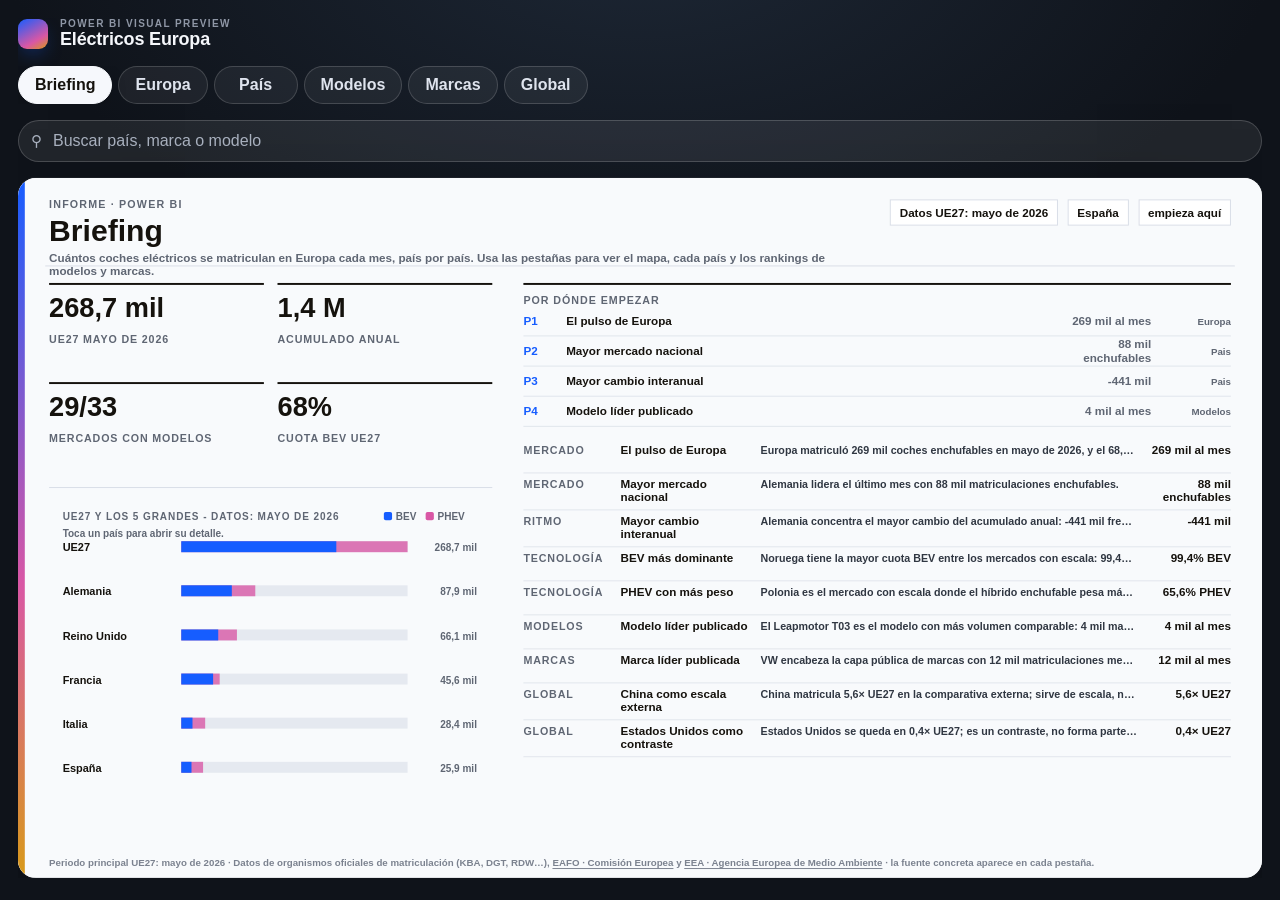
==== commit e1062919: "Publish data refresh 2026-07-03" ====
--- a/powerbi-preview/index.html
+++ b/powerbi-preview/index.html
@@ -99,7 +99,8 @@
 .kicker { font-size: 11px; line-height: 1; color: var(--muted); text-transform: uppercase; letter-spacing: .11em; font-weight: 780; }
 .page-title { margin: 6px 0 0; font-size: 31px; line-height: 1; font-weight: 820; letter-spacing: 0; color: var(--ink); }
 .page-sub { margin-top: 5px; color: var(--muted); font-size: 12px; font-weight: 680; }
-.state-line { display: flex; gap: 10px; justify-content: end; align-items: center; color: var(--muted); font-size: 12px; font-weight: 700; }
+.state-line { display: flex; flex-wrap: wrap; gap: 8px 10px; justify-content: end; align-items: center; color: var(--muted); font-size: 12px; font-weight: 700; }
+.chip-period { border-color: rgba(22,93,255,.28); background: #eef4ff; color: #123f9c; font-weight: 820; }
 .chip { display: inline-flex; align-items: center; gap: 6px; min-height: 27px; border: 1px solid #d8dde7; background: #fff; padding: 5px 9px; color: var(--ink); }
 .layout { position: absolute; left: 32px; right: 32px; top: 108px; bottom: 28px; }
 .briefing-layout { position: absolute; left: 32px; right: 32px; top: 108px; bottom: 28px; display: grid; grid-template-columns: 456px 1fr; gap: 32px; }
@@ -190,6 +191,7 @@
   .m-sub { margin: 9px 0 0; max-width: 34ch; color: #aeb6c4; font-size: 14px; line-height: 1.38; font-weight: 600; }
   .m-chips { display: flex; flex-wrap: wrap; gap: 8px; margin-top: 13px; }
   .m-chip { display: inline-flex; align-items: center; font-size: 12px; font-weight: 700; color: #e2e7f0; background: rgba(255,255,255,.06); border: 1px solid var(--line); padding: 6px 12px; border-radius: 999px; }
+  .m-chip-period { color: #dbe8ff; background: rgba(22,93,255,.18); border-color: rgba(126,167,255,.34); }
 
   .m-cards { display: grid; gap: 14px; margin-top: 16px; }
   .m-card { position: relative; background: var(--panel); border-radius: var(--radius); padding: 16px; border: 1px solid rgba(20,24,33,.05); box-shadow: 0 22px 44px -30px rgba(0,0,0,.85); overflow: hidden; }
@@ -315,11 +317,12 @@
       </main>
     </div>
   </div>
-  <script>window.POWERBI_PREVIEW_DATA = {"generated_at":"2026-07-02T11:52:53.408Z","colors":{"ink":"#15120d","muted":"#5f6673","faint":"#d9dde5","paper":"#f8fafc","panel":"#ffffff","bev":"#165DFF","phev":"#D957A5","accent":"#29a36a","warn":"#d89a19","eu":"#6741d9","us":"#b25d09"},"countries":[{"code":"AT","name":"Austria","latest_period":"2026-04","latest_total":10119,"latest_bev":7122,"latest_phev":2997,"bev_share_pct":70.38,"ytd_total":35520,"previous_year_total":89471,"volume_rank":12,"top_10_market":false,"model_depth":"model_rich","public_status":"Con modelos","accepted_public_models":10,"accepted_public_brands":6},{"code":"BE","name":"Belgium","latest_period":"2026-05","latest_total":14408,"latest_bev":12604,"latest_phev":1804,"bev_share_pct":87.48,"ytd_total":76296,"previous_year_total":182053,"volume_rank":11,"top_10_market":false,"model_depth":"model_rich","public_status":"Con modelos","accepted_public_models":385,"accepted_public_brands":59},{"code":"BG","name":"Bulgaria","latest_period":"2026-04","latest_total":539,"latest_bev":456,"latest_phev":83,"bev_share_pct":84.6,"ytd_total":1501,"previous_year_total":3010,"volume_rank":28,"top_10_market":false,"model_depth":"base_series_only","public_status":"Volumen base","accepted_public_models":0,"accepted_public_brands":0},{"code":"CH","name":"Switzerland","latest_period":"2026-05","latest_total":7390,"latest_bev":5097,"latest_phev":2293,"bev_share_pct":68.97,"ytd_total":32013,"previous_year_total":79113,"volume_rank":15,"top_10_market":false,"model_depth":"base_series_only","public_status":"Volumen base","accepted_public_models":0,"accepted_public_brands":0},{"code":"CY","name":"Cyprus","latest_period":"2026-04","latest_total":234,"latest_bev":181,"latest_phev":53,"bev_share_pct":77.35,"ytd_total":850,"previous_year_total":2247,"volume_rank":31,"top_10_market":false,"model_depth":"base_series_only","public_status":"Volumen base","accepted_public_models":0,"accepted_public_brands":0},{"code":"CZ","name":"Czech Republic","latest_period":"2026-05","latest_total":2427,"latest_bev":1346,"latest_phev":1081,"bev_share_pct":55.46,"ytd_total":11416,"previous_year_total":24835,"volume_rank":19,"top_10_market":false,"model_depth":"base_series_only","public_status":"Volumen base","accepted_public_models":0,"accepted_public_brands":0},{"code":"DE","name":"Germany","latest_period":"2026-05","latest_total":87890,"latest_bev":59969,"latest_phev":27921,"bev_share_pct":68.23,"ytd_total":415529,"previous_year_total":856493,"volume_rank":1,"top_10_market":true,"model_depth":"model_rich","public_status":"Con modelos","accepted_public_models":252,"accepted_public_brands":59},{"code":"DK","name":"Denmark","latest_period":"2026-05","latest_total":15117,"latest_bev":15020,"latest_phev":97,"bev_share_pct":99.36,"ytd_total":64332,"previous_year_total":131222,"volume_rank":10,"top_10_market":true,"model_depth":"model_rich","public_status":"Con modelos","accepted_public_models":237,"accepted_public_brands":62},{"code":"EE","name":"Estonia","latest_period":"2026-04","latest_total":269,"latest_bev":115,"latest_phev":154,"bev_share_pct":42.75,"ytd_total":932,"previous_year_total":2271,"volume_rank":30,"top_10_market":false,"model_depth":"base_series_only","public_status":"Volumen base","accepted_public_models":0,"accepted_public_brands":0},{"code":"ES","name":"Spain","latest_period":"2026-05","latest_total":25870,"latest_bev":12102,"latest_phev":13768,"bev_share_pct":46.78,"ytd_total":114486,"previous_year_total":231395,"volume_rank":5,"top_10_market":true,"model_depth":"model_rich","public_status":"Con modelos","accepted_public_models":449,"accepted_public_brands":65},{"code":"EU27","name":"European Union","latest_period":"2026-05","latest_total":268690,"latest_bev":184031,"latest_phev":84659,"bev_share_pct":68.49,"ytd_total":1386007,"previous_year_total":2905673,"volume_rank":0,"top_10_market":false,"model_depth":"baseline","public_status":"Base europea","accepted_public_models":0,"accepted_public_brands":0},{"code":"FI","name":"Finland","latest_period":"2026-05","latest_total":4032,"latest_bev":3309,"latest_phev":723,"bev_share_pct":82.07,"ytd_total":18003,"previous_year_total":41234,"volume_rank":16,"top_10_market":false,"model_depth":"base_series_only","public_status":"Volumen base","accepted_public_models":0,"accepted_public_brands":0},{"code":"FR","name":"France","latest_period":"2026-05","latest_total":45571,"latest_bev":37853,"latest_phev":7718,"bev_share_pct":83.06,"ytd_total":222944,"previous_year_total":435843,"volume_rank":3,"top_10_market":true,"model_depth":"model_rich","public_status":"Con modelos","accepted_public_models":10,"accepted_public_brands":5},{"code":"GB","name":"United Kingdom","latest_period":"2026-05","latest_total":66098,"latest_bev":43931,"latest_phev":22167,"bev_share_pct":66.46,"ytd_total":342059,"previous_year_total":698499,"volume_rank":2,"top_10_market":true,"model_depth":"model_rich","public_status":"Con modelos","accepted_public_models":329,"accepted_public_brands":59},{"code":"GR","name":"Greece","latest_period":"2026-04","latest_total":1555,"latest_bev":693,"latest_phev":862,"bev_share_pct":44.57,"ytd_total":6164,"previous_year_total":20533,"volume_rank":21,"top_10_market":false,"model_depth":"base_series_only","public_status":"Volumen base","accepted_public_models":0,"accepted_public_brands":0},{"code":"HR","name":"Croatia","latest_period":"2026-04","latest_total":816,"latest_bev":330,"latest_phev":486,"bev_share_pct":40.44,"ytd_total":2690,"previous_year_total":3822,"volume_rank":25,"top_10_market":false,"model_depth":"base_series_only","public_status":"Volumen base","accepted_public_models":0,"accepted_public_brands":0},{"code":"HU","name":"Hungary","latest_period":"2026-04","latest_total":2503,"latest_bev":1420,"latest_phev":1083,"bev_share_pct":56.73,"ytd_total":8118,"previous_year_total":18138,"volume_rank":18,"top_10_market":false,"model_depth":"base_series_only","public_status":"Volumen base","accepted_public_models":0,"accepted_public_brands":0},{"code":"IE","name":"Ireland","latest_period":"2026-05","latest_total":3459,"latest_bev":2334,"latest_phev":1125,"bev_share_pct":67.48,"ytd_total":31372,"previous_year_total":42522,"volume_rank":17,"top_10_market":false,"model_depth":"base_series_only","public_status":"Volumen base","accepted_public_models":0,"accepted_public_brands":0},{"code":"IS","name":"Iceland","latest_period":"2026-04","latest_total":619,"latest_bev":460,"latest_phev":159,"bev_share_pct":74.31,"ytd_total":2594,"previous_year_total":8950,"volume_rank":27,"top_10_market":false,"model_depth":"base_series_only","public_status":"Volumen base","accepted_public_models":0,"accepted_public_brands":0},{"code":"IT","name":"Italy","latest_period":"2026-05","latest_total":28437,"latest_bev":13276,"latest_phev":15161,"bev_share_pct":46.69,"ytd_total":133731,"previous_year_total":191613,"volume_rank":4,"top_10_market":true,"model_depth":"model_rich","public_status":"Con modelos","accepted_public_models":20,"accepted_public_brands":14},{"code":"LI","name":"Liechtenstein","latest_period":"2026-04","latest_total":43,"latest_bev":43,"latest_phev":0,"bev_share_pct":100,"ytd_total":133,"previous_year_total":421,"volume_rank":33,"top_10_market":false,"model_depth":"base_series_only","public_status":"Volumen base","accepted_public_models":0,"accepted_public_brands":0},{"code":"LT","name":"Lithuania","latest_period":"2026-04","latest_total":900,"latest_bev":331,"latest_phev":569,"bev_share_pct":36.78,"ytd_total":2820,"previous_year_total":7533,"volume_rank":24,"top_10_market":false,"model_depth":"base_series_only","public_status":"Volumen base","accepted_public_models":0,"accepted_public_brands":0},{"code":"LU","name":"Luxembourg","latest_period":"2026-05","latest_total":1525,"latest_bev":1261,"latest_phev":264,"bev_share_pct":82.69,"ytd_total":7423,"previous_year_total":16441,"volume_rank":22,"top_10_market":false,"model_depth":"base_series_only","public_status":"Volumen base","accepted_public_models":0,"accepted_public_brands":0},{"code":"LV","name":"Latvia","latest_period":"2026-04","latest_total":314,"latest_bev":123,"latest_phev":191,"bev_share_pct":39.17,"ytd_total":1124,"previous_year_total":4401,"volume_rank":29,"top_10_market":false,"model_depth":"base_series_only","public_status":"Volumen base","accepted_public_models":0,"accepted_public_brands":0},{"code":"MT","name":"Malta","latest_period":"2026-04","latest_total":157,"latest_bev":138,"latest_phev":19,"bev_share_pct":87.9,"ytd_total":764,"previous_year_total":2868,"volume_rank":32,"top_10_market":false,"model_depth":"base_series_only","public_status":"Volumen base","accepted_public_models":0,"accepted_public_brands":0},{"code":"NL","name":"Netherlands","latest_period":"2026-05","latest_total":18984,"latest_bev":12363,"latest_phev":6621,"bev_share_pct":65.12,"ytd_total":80668,"previous_year_total":229584,"volume_rank":6,"top_10_market":true,"model_depth":"model_rich","public_status":"Con modelos","accepted_public_models":382,"accepted_public_brands":68},{"code":"NO","name":"Norway","latest_period":"2026-05","latest_total":15307,"latest_bev":15210,"latest_phev":97,"bev_share_pct":99.37,"ytd_total":53096,"previous_year_total":174875,"volume_rank":9,"top_10_market":true,"model_depth":"model_rich","public_status":"Con modelos","accepted_public_models":276,"accepted_public_brands":60},{"code":"PL","name":"Poland","latest_period":"2026-04","latest_total":7703,"latest_bev":2651,"latest_phev":5052,"bev_share_pct":34.42,"ytd_total":28228,"previous_year_total":77448,"volume_rank":14,"top_10_market":false,"model_depth":"model_rich","public_status":"Con modelos","accepted_public_models":207,"accepted_public_brands":34},{"code":"PT","name":"Portugal","latest_period":"2026-04","latest_total":8246,"latest_bev":5012,"latest_phev":3234,"bev_share_pct":60.78,"ytd_total":31981,"previous_year_total":86458,"volume_rank":13,"top_10_market":false,"model_depth":"base_series_only","public_status":"Volumen base","accepted_public_models":0,"accepted_public_brands":0},{"code":"RO","name":"Romania","latest_period":"2026-05","latest_total":2376,"latest_bev":839,"latest_phev":1537,"bev_share_pct":35.31,"ytd_total":7918,"previous_year_total":14359,"volume_rank":20,"top_10_market":false,"model_depth":"base_series_only","public_status":"Volumen base","accepted_public_models":0,"accepted_public_brands":0},{"code":"SE","name":"Sweden","latest_period":"2026-05","latest_total":17363,"latest_bev":10718,"latest_phev":6645,"bev_share_pct":61.73,"ytd_total":73140,"previous_year_total":173059,"volume_rank":7,"top_10_market":true,"model_depth":"model_rich","public_status":"Con modelos","accepted_public_models":292,"accepted_public_brands":53},{"code":"SI","name":"Slovenia","latest_period":"2026-05","latest_total":1231,"latest_bev":1037,"latest_phev":194,"bev_share_pct":84.24,"ytd_total":5537,"previous_year_total":8358,"volume_rank":23,"top_10_market":false,"model_depth":"base_series_only","public_status":"Volumen base","accepted_public_models":0,"accepted_public_brands":0},{"code":"SK","name":"Slovakia","latest_period":"2026-04","latest_total":806,"latest_bev":686,"latest_phev":120,"bev_share_pct":85.11,"ytd_total":2520,"previous_year_total":8462,"volume_rank":26,"top_10_market":false,"model_depth":"base_series_only","public_status":"Volumen base","accepted_public_models":0,"accepted_public_brands":0},{"code":"TR","name":"Turkey","latest_period":"2026-04","latest_total":16472,"latest_bev":14699,"latest_phev":1773,"bev_share_pct":89.24,"ytd_total":61470,"previous_year_total":239191,"volume_rank":8,"top_10_market":true,"model_depth":"base_series_only","public_status":"Solo mercado","accepted_public_models":0,"accepted_public_brands":0}],"top10":[{"code":"DE","name":"Germany","latest_period":"2026-05","latest_total":87890,"latest_bev":59969,"latest_phev":27921,"bev_share_pct":68.23,"ytd_total":415529,"previous_year_total":856493,"volume_rank":1,"top_10_market":true,"model_depth":"model_rich","public_status":"Con modelos","accepted_public_models":252,"accepted_public_brands":59},{"code":"GB","name":"United Kingdom","latest_period":"2026-05","latest_total":66098,"latest_bev":43931,"latest_phev":22167,"bev_share_pct":66.46,"ytd_total":342059,"previous_year_total":698499,"volume_rank":2,"top_10_market":true,"model_depth":"model_rich","public_status":"Con modelos","accepted_public_models":329,"accepted_public_brands":59},{"code":"FR","name":"France","latest_period":"2026-05","latest_total":45571,"latest_bev":37853,"latest_phev":7718,"bev_share_pct":83.06,"ytd_total":222944,"previous_year_total":435843,"volume_rank":3,"top_10_market":true,"model_depth":"model_rich","public_status":"Con modelos","accepted_public_models":10,"accepted_public_brands":5},{"code":"IT","name":"Italy","latest_period":"2026-05","latest_total":28437,"latest_bev":13276,"latest_phev":15161,"bev_share_pct":46.69,"ytd_total":133731,"previous_year_total":191613,"volume_rank":4,"top_10_market":true,"model_depth":"model_rich","public_status":"Con modelos","accepted_public_models":20,"accepted_public_brands":14},{"code":"ES","name":"Spain","latest_period":"2026-05","latest_total":25870,"latest_bev":12102,"latest_phev":13768,"bev_share_pct":46.78,"ytd_total":114486,"previous_year_total":231395,"volume_rank":5,"top_10_market":true,"model_depth":"model_rich","public_status":"Con modelos","accepted_public_models":449,"accepted_public_brands":65},{"code":"NL","name":"Netherlands","latest_period":"2026-05","latest_total":18984,"latest_bev":12363,"latest_phev":6621,"bev_share_pct":65.12,"ytd_total":80668,"previous_year_total":229584,"volume_rank":6,"top_10_market":true,"model_depth":"model_rich","public_status":"Con modelos","accepted_public_models":382,"accepted_public_brands":68},{"code":"SE","name":"Sweden","latest_period":"2026-05","latest_total":17363,"latest_bev":10718,"latest_phev":6645,"bev_share_pct":61.73,"ytd_total":73140,"previous_year_total":173059,"volume_rank":7,"top_10_market":true,"model_depth":"model_rich","public_status":"Con modelos","accepted_public_models":292,"accepted_public_brands":53},{"code":"TR","name":"Turkey","latest_period":"2026-04","latest_total":16472,"latest_bev":14699,"latest_phev":1773,"bev_share_pct":89.24,"ytd_total":61470,"previous_year_total":239191,"volume_rank":8,"top_10_market":true,"model_depth":"base_series_only","public_status":"Solo mercado","accepted_public_models":0,"accepted_public_brands":0},{"code":"NO","name":"Norway","latest_period":"2026-05","latest_total":15307,"latest_bev":15210,"latest_phev":97,"bev_share_pct":99.37,"ytd_total":53096,"previous_year_total":174875,"volume_rank":9,"top_10_market":true,"model_depth":"model_rich","public_status":"Con modelos","accepted_public_models":276,"accepted_public_brands":60},{"code":"DK","name":"Denmark","latest_period":"2026-05","latest_total":15117,"latest_bev":15020,"latest_phev":97,"bev_share_pct":99.36,"ytd_total":64332,"previous_year_total":131222,"volume_rank":10,"top_10_market":true,"model_depth":"model_rich","public_status":"Con modelos","accepted_public_models":237,"accepted_public_brands":62}],"benchmarks":[{"benchmark_id":"global_cn","region_code":"CN","display_name":"China","region_group":"global_benchmark","metric_basis":"NEV sales","vehicle_scope":"All new-energy vehicles, including exports","latest_period":"2026-05","total_value":"1496000","bev_value":"","phev_value":"","share_value":"56.9","eu27_index":"556.8","comparability_note":"Referencia externa oficial. Solo sirve para escala; no se agrega a Europa."},{"benchmark_id":"global_eu27","region_code":"EU27","display_name":"European Union","region_group":"official_european_baseline","metric_basis":"new registrations","vehicle_scope":"M1 passenger cars, BEV+PHEV","latest_period":"2026-05","total_value":"268690","bev_value":"184031","phev_value":"84659","share_value":"","eu27_index":"100","comparability_note":"Referencia oficial europea de matriculaciones BEV+PHEV. No incorpora mercados externos."},{"benchmark_id":"global_us","region_code":"US","display_name":"United States","region_group":"global_benchmark","metric_basis":"PEV sales","vehicle_scope":"Light-duty plug-in electric vehicles","latest_period":"2026-05","total_value":"103950","bev_value":"81188","phev_value":"22762","share_value":"","eu27_index":"38.7","comparability_note":"Referencia externa oficial. Solo sirve para escala; no se agrega a Europa."}],"executiveInsights":[{"insight_id":"B01","insight_order":1,"priority_rank":1,"priority_label":"P1","section":"Mercado","signal":"El pulso de Europa","narrative":"Europa matriculó 269 mil coches enchufables en mayo de 2026, y el 68,5% fueron 100% eléctricos (BEV).","country_code":"EU27","country_name":"UE27","period":"2026-05","metric_value":268690,"metric_label":"269 mil al mes","severity":"Base","target_view":"europa","target_country_code":"EU27","target_brand":"","target_model":"","target_global_id":"","nav_page":"Europa"},{"insight_id":"B02","insight_order":2,"priority_rank":2,"priority_label":"P2","section":"Mercado","signal":"Mayor mercado nacional","narrative":"Alemania lidera el último mes con 88 mil matriculaciones enchufables.","country_code":"DE","country_name":"Alemania","period":"2026-05","metric_value":87890,"metric_label":"88 mil enchufables","severity":"Leader","target_view":"pais","target_country_code":"DE","target_brand":"","target_model":"","target_global_id":"","nav_page":"Pais"},{"insight_id":"B03","insight_order":3,"priority_rank":3,"priority_label":"P3","section":"Ritmo","signal":"Mayor cambio interanual","narrative":"Alemania concentra el mayor cambio del acumulado anual: -441 mil frente al mismo periodo del año anterior.","country_code":"DE","country_name":"Alemania","period":"2026-05","metric_value":-440964,"metric_label":"-441 mil","severity":"Pressure","target_view":"pais","target_country_code":"DE","target_brand":"","target_model":"","target_global_id":"","nav_page":"Pais"},{"insight_id":"B04","insight_order":4,"priority_rank":99,"priority_label":"","section":"Tecnología","signal":"BEV más dominante","narrative":"Noruega tiene la mayor cuota BEV entre los mercados con escala: 99,4% del total enchufable.","country_code":"NO","country_name":"Noruega","period":"2026-05","metric_value":99.36630299862807,"metric_label":"99,4% BEV","severity":"BEV","target_view":"pais","target_country_code":"NO","target_brand":"","target_model":"","target_global_id":"","nav_page":"Pais"},{"insight_id":"B05","insight_order":5,"priority_rank":99,"priority_label":"","section":"Tecnología","signal":"PHEV con más peso","narrative":"Polonia es el mercado con escala donde el híbrido enchufable pesa más: 65,6% del total enchufable.","country_code":"PL","country_name":"Polonia","period":"2026-04","metric_value":65.58483707646371,"metric_label":"65,6% PHEV","severity":"Mix","target_view":"pais","target_country_code":"PL","target_brand":"","target_model":"","target_global_id":"","nav_page":"Pais"},{"insight_id":"B06","insight_order":6,"priority_rank":4,"priority_label":"P4","section":"Modelos","signal":"Modelo líder publicado","narrative":"El Leapmotor T03 es el modelo con más volumen comparable: 4 mil matriculaciones mensuales equivalentes en Italia.","country_code":"IT","country_name":"Italia","period":"2026-05","metric_value":4250,"metric_label":"4 mil al mes","severity":"Leader","target_view":"modelos","target_country_code":"IT","target_brand":"Leapmotor","target_model":"T03","target_global_id":"","nav_page":"Modelos"},{"insight_id":"B07","insight_order":7,"priority_rank":99,"priority_label":"","section":"Marcas","signal":"Marca líder publicada","narrative":"VW encabeza la capa pública de marcas con 12 mil matriculaciones mensuales equivalentes en Alemania.","country_code":"DE","country_name":"Alemania","period":"2026-05","metric_value":11880,"metric_label":"12 mil al mes","severity":"Leader","target_view":"marcas","target_country_code":"DE","target_brand":"Vw","target_model":"","target_global_id":"","nav_page":"Marcas"},{"insight_id":"B08","insight_order":8,"priority_rank":99,"priority_label":"","section":"Global","signal":"China como escala externa","narrative":"China matricula 5,6× UE27 en la comparativa externa; sirve de escala, no se suma a Europa.","country_code":"","country_name":"","period":"2026-05","metric_value":556.8,"metric_label":"5,6× UE27","severity":"Scale","target_view":"europa","target_country_code":"","target_brand":"","target_model":"","target_global_id":"global_cn","nav_page":"Europa"},{"insight_id":"B09","insight_order":9,"priority_rank":99,"priority_label":"","section":"Global","signal":"Estados Unidos como contraste","narrative":"Estados Unidos se queda en 0,4× UE27; es un contraste, no forma parte del agregado europeo.","country_code":"","country_name":"","period":"2026-05","metric_value":38.7,"metric_label":"0,4× UE27","severity":"Scale","target_view":"europa","target_country_code":"","target_brand":"","target_model":"","target_global_id":"global_us","nav_page":"Europa"}],"europeMap":{"viewBox":"321 389 296 218","countries":[{"code":"AT","name":"Austria","d":"M 497.42 510.68 497.48 511.04 497.23 511.5 497.2 511.77 497.71 512.66 498.01 512.88 498.34 513.35 498.07 514.71 496.66 514.76 496.24 515.09 496.61 515.19 497.08 515.45 497.01 516.01 496.7 516.21 496.39 516.49 496.59 517.96 495.59 518.75 495.43 518.9 495.24 518.93 495.24 519.2 495.43 519.57 495.43 519.72 495.42 519.72 495.18 519.61 494.88 519.48 494.64 519.56 494.54 519.61 494.14 519.72 493.96 519.76 493.91 519.96 493.84 520.01 493.46 519.89 493.26 519.91 492.71 519.93 492.48 520 492.42 519.97 491.99 520.2 491.87 520.19 491.72 520.49 491.7 520.5 491.72 520.52 491.7 520.55 491.71 520.57 491.69 520.61 491.7 520.66 491.27 520.95 490.95 521.33 490.8 521.14 490.55 521.12 490.52 521.03 489.91 521.12 489.65 521.11 489.47 520.93 489.18 520.94 488.26 520.8 487.6 520.63 485.19 520.43 485.06 520.33 484.39 520.25 483.39 519.22 483.31 518.86 483.61 518.52 483.28 518.48 482.1 518.95 481.72 518.82 480.3 519.06 479.89 519.9 479.21 519.92 478.77 519.54 478.15 519.59 478.16 519.22 477.91 519.01 477.15 519.61 476.4 519.24 476.14 518.8 475.49 518.66 475.54 518.4 475.53 518.25 475.44 518.19 475.36 518.17 475.34 518.09 475.36 518.07 475.41 518.06 475.34 517.89 475.33 517.8 475.26 517.72 475.64 517.11 475.35 516.49 476.6 516.48 476.7 516.76 477.31 517.34 477.25 517.72 478.01 517.17 478.09 516.43 479.17 516.58 479.41 516.5 479.74 517.13 479.81 517.13 481.05 516.89 481.01 516.67 481.47 516.54 481.68 516.22 482.98 516.06 483.82 515.69 484.55 515.95 484.91 515.72 485.6 516.52 486 516.4 486.08 515.74 485.61 515.45 485.76 514.9 485.41 514.43 485.36 514.28 485.01 513.77 485.58 513.33 486.26 512.9 486.95 512.48 486.99 511.72 487.21 511.52 487.86 511.84 488.09 511.37 488.02 510.93 488.14 510.66 489 511.42 489.7 511.51 490.11 511.19 490.73 511.35 491.06 510.53 491.44 510.34 491.57 509.42 493.16 509.72 493.81 509.93 495.45 510.33 496.19 509.93 497.22 510.28 497.42 510.68 Z","fillRule":"nonzero","bbox":[475.26,509.42,498.34,521.33]},{"code":"BE","name":"Belgium","d":"M 465.32 501.71 465.79 502.26 465.76 502.58 465.76 502.78 466.1 502.91 466.32 503.71 465.7 504.1 465.51 504.54 465.19 504.28 464.81 504.62 464.3 505.72 464.69 506.59 464.43 507.12 464.19 507.1 463.4 507.28 463.21 506.72 462.54 506.22 462.03 505.81 461.74 505.75 461.62 505 461.84 504.32 461.63 504.21 461.2 504.88 460.51 505.07 459.94 504.95 459.68 504.83 459.9 504.41 459.79 503.98 459.93 503.63 459.52 503.19 459.49 503.1 458.55 503.17 458.46 502.55 458.35 502.41 457.85 502.28 457.5 502.19 457.21 501.1 457 500.98 456.76 500.97 456.3 501.23 455.74 500.64 455.66 500.24 455.57 499.43 456.17 499.16 456.97 498.73 457.26 498.58 458 498.39 458 498.82 458.16 498.82 458.68 498.79 459.32 499.23 459.66 499.19 460.43 498.7 460.46 498.67 460.49 498.67 460.47 498.58 460.57 498.58 460.9 498.64 460.97 498.3 461.19 498.2 461.68 498.44 461.96 498.11 462.27 498.47 462.73 498.32 462.9 498.51 462.88 498.84 463.23 499.29 463.95 499.22 464.15 499.53 464.76 499.84 464.76 500.3 464.66 500.52 464.35 501.11 464.38 501.39 464.35 501.64 464.6 501.57 464.95 501.68 465.32 501.71 Z","fillRule":"nonzero","bbox":[455.57,498.11,466.32,507.28]},{"code":"BG","name":"Bulgaria","d":"M 536.82 526.1 537.09 527.08 536.89 527.71 535.71 528.02 535.61 528.37 535.39 529.11 535.52 530.61 535.58 531.13 534.69 532.42 535.29 532.68 536.87 534.25 536.74 534.37 536.31 534.49 536.09 534.58 535.35 534.88 534.86 534.63 534.79 534.6 534.22 534.4 534.07 534.44 533.63 534.62 533.36 535.02 533.05 535.15 532.21 535.57 532.16 535.77 532.09 536.04 532.03 536.08 531.57 536.34 531.62 536.72 531.62 536.73 530.74 536.95 531.24 538.11 531.13 538.46 530.61 538.75 530.48 538.84 528.25 539.5 528.06 539.33 527.01 539.18 526.7 539.38 525.68 538.72 524.16 539.13 524.09 539.45 522.82 540.05 520.51 540.63 520.52 539.8 520.55 539.01 520.04 538.25 519.83 537.63 519.11 537.52 518.55 537.24 517.95 536.63 518.44 535.93 518.05 535.07 517.87 534.3 518.07 534.07 518.82 533.84 519.44 532.35 518.46 531.64 518.19 531.61 517.71 531.33 517.23 530.52 516.93 529.93 516.96 529.19 517 529.04 517.31 528.82 517.64 527.99 518.65 528.35 518.86 528.6 518.5 528.94 518.45 529.3 518.96 529.62 520.26 529.2 521.01 529.33 522.63 529.45 523.31 529.32 523.8 528.97 524.35 529 526.46 528.88 527.27 528.77 527.63 528.49 528.81 526.95 529.5 526.47 529.58 526.45 530.54 526.03 531.28 525.6 532.3 525.41 532.8 525.78 533.78 525.7 534.5 525.52 534.88 526.05 535.29 526.21 536.82 526.1 Z","fillRule":"nonzero","bbox":[516.93,525.41,537.09,540.63]},{"code":"CH","name":"Switzerland","d":"M 475.35 516.49 475.64 517.11 475.26 517.72 475.2 517.89 475.12 518.08 475.21 518.38 475.2 518.55 475.1 518.63 475.08 518.7 475.28 518.64 475.48 518.66 475.49 518.66 476.14 518.8 476.4 519.24 477.15 519.61 477.91 519.01 478.16 519.22 478.15 519.59 477.94 520.38 478.17 520.72 478.11 521.05 477.35 520.64 476.96 520.87 476.85 521.31 477.11 521.65 477.18 522.22 477 522.37 476.43 521.78 475.75 522.09 475.28 522.01 474.95 521.28 474.57 521.2 474.4 521.39 474.35 522.38 474.06 522.66 473.59 523.36 473.73 524.05 473.27 524.18 473.28 523.78 472.95 523.43 473.01 523.1 472.66 522.97 471.89 522.26 471.89 521.5 471.66 521.35 470.85 522.13 470.85 522.7 470.02 523.67 469.97 523.72 469.12 523.41 467.76 523.89 467.4 523.61 466.73 522.53 466.78 521.31 465.8 521.16 464.89 521.74 465 522.05 464.85 522.27 464.02 522.5 464.59 521.7 464.67 521.48 464.42 521.24 464.69 520.62 465.6 519.76 465.75 519.35 465.78 518.98 467.04 517.99 467.57 517.26 467.32 517.05 467.33 516.79 467.93 516.5 468.2 516.84 468.68 516.85 469.09 516.55 469.24 516.27 469.34 516.16 469.48 516.3 469.72 516.4 470.27 516.21 470.64 516.36 471.29 516.12 471.9 516.33 472.45 515.89 471.93 515.84 472.17 515.4 472.49 515.29 472.79 515.53 472.63 515.81 472.65 515.82 473.03 515.87 473.11 515.74 473.2 515.74 473.27 515.96 474.21 515.97 475.19 516.46 475.35 516.49 Z","fillRule":"nonzero","bbox":[464.02,515.29,478.17,524.18]},{"code":"CY","name":"Cyprus","d":"M 564.78 556.86 564.67 557.37 564.35 557.63 564.36 558.15 564.46 558.45 565.23 558.9 564.69 558.88 561.88 561.6 559.65 561.62 559.02 561.09 558.61 560.43 560.28 559.42 561.07 558.34 562.7 557.99 563.89 557.22 566.1 555.17 566.08 555.45 565.58 556.11 564.78 556.86 Z","fillRule":"nonzero","bbox":[558.61,555.17,566.1,561.62]},{"code":"CZ","name":"Czech Republic","d":"M 490.45 501.04 490.89 500.97 491.12 500.36 491.61 500.45 492.05 501.24 492.51 501.31 493.3 501.42 493.97 501.84 494.19 501.7 495.08 501.9 494.67 502.71 495.49 503.41 495.74 503.92 496.14 504 496.54 503.6 496.89 503.24 496.51 502.65 496.56 502.45 498.14 503.18 498.99 502.95 499.04 503.27 498.84 503.66 499.46 504.25 499.97 503.85 500.88 504.37 501.61 504.36 501.8 505.05 502.39 505.4 502.62 506.03 501.83 506.21 501.38 506.73 501.18 507.12 500.76 507.4 500.56 508.39 499.41 509.4 498.69 509.66 498.01 509.54 497.42 510.68 497.22 510.28 496.19 509.93 495.45 510.33 493.81 509.93 493.16 509.72 491.57 509.42 491.44 510.34 491.06 510.53 490.73 511.35 490.11 511.19 489.7 511.51 489 511.42 488.14 510.66 487.24 509.82 486.84 509.78 486.07 508.94 485.5 508.29 484.92 508.16 484.44 507.64 484.44 507.44 484.31 507.35 483.72 506.39 484.13 505.72 483.26 505.06 482.95 504.33 482.77 503.9 482.98 503.92 483.41 504.49 483.66 503.87 484.15 503.45 484.78 503.23 485.2 503.42 485.47 502.99 486.74 502.32 487.15 501.86 487.66 501.83 489.13 500.97 488.88 500.55 488.97 500.3 489.46 500.32 489.74 500.59 489.88 501.13 490.28 501.25 490.45 501.04 Z","fillRule":"nonzero","bbox":[482.77,500.3,502.62,511.51]},{"code":"DE","name":"Germany","d":"M 475.19 483.61 475.2 483.65 475.37 483.66 476.56 483.91 476.78 484.5 476.64 485.21 477.14 485.42 477.16 485.81 477.6 485.44 478.62 485.98 479.21 485.67 479.53 485.95 479.51 486.5 478.77 487.08 478.94 487.4 479.11 487.55 479.73 487.34 480.34 487.5 480.57 487.79 480.85 487.2 481.12 486.69 481.99 486.51 482.3 486.5 482.54 486.18 482.74 486.04 483.47 485.28 484.07 485.53 484.58 485.41 484.97 485.84 485.34 484.47 485.78 484.83 485.9 484.58 486.24 484.57 486.05 485.12 486.18 485.55 485.48 486.3 485.91 486.65 486.6 486.5 486.82 486.43 487.27 487.15 487.59 487.08 487.95 487.37 487.93 487.65 487.52 487.83 487.46 487.98 487.64 488.17 488.11 488.19 488.13 488.4 488.61 490.04 488.51 491.2 487.98 491.74 488.04 492.03 488.07 492.32 488.86 492.96 489.22 493.19 489.43 493.64 489.21 494.23 489.42 494.77 489.7 494.95 489.91 495.65 489.82 495.97 489.58 496.76 489.98 497.48 489.98 497.85 490.58 498.34 490.73 498.79 490.9 499.18 490.87 499.8 490.45 501.04 490.28 501.25 489.88 501.13 489.74 500.59 489.46 500.32 488.97 500.3 488.88 500.55 489.13 500.97 487.66 501.83 487.15 501.86 486.74 502.32 485.47 502.99 485.2 503.42 484.78 503.23 484.15 503.45 483.66 503.87 483.41 504.49 482.98 503.92 482.77 503.9 482.95 504.33 483.26 505.06 484.13 505.72 483.72 506.39 484.31 507.35 484.44 507.44 484.44 507.64 484.92 508.16 485.5 508.29 486.07 508.94 486.84 509.78 487.24 509.82 488.14 510.66 488.02 510.93 488.09 511.37 487.86 511.84 487.21 511.52 486.99 511.72 486.95 512.48 486.26 512.9 485.58 513.33 485.01 513.77 485.36 514.28 485.41 514.43 485.76 514.9 485.61 515.45 486.08 515.74 486 516.4 485.6 516.52 484.91 515.72 484.55 515.95 483.82 515.69 482.98 516.06 481.68 516.22 481.47 516.54 481.01 516.67 481.05 516.89 479.81 517.13 479.74 517.13 479.41 516.5 479.17 516.58 478.09 516.43 478.01 517.17 477.25 517.72 477.31 517.34 476.7 516.76 476.6 516.48 475.35 516.49 475.19 516.46 474.21 515.97 473.27 515.96 473.2 515.74 473.11 515.74 473.03 515.87 472.65 515.82 472.63 515.81 472.79 515.53 472.49 515.29 472.17 515.4 471.93 515.84 472.45 515.89 471.9 516.33 471.29 516.12 470.64 516.36 470.27 516.21 469.72 516.4 469.48 516.3 469.34 516.16 469.23 515.47 469.44 514.46 469.38 513.79 469.38 513.78 469.71 513.16 469.89 512.62 470.19 511.58 470.61 511.11 471.45 510.01 470.97 509.85 470.51 509.64 469.69 509.57 469.24 509.09 468.92 509.06 468.56 509.24 468.13 509.06 467.63 508.76 467.18 508.99 467.02 508.73 466.57 507.8 466.03 507.55 466.08 507.18 466.47 506.4 466.42 505.98 465.91 505.78 465.48 505.05 465.51 504.54 465.7 504.1 466.32 503.71 466.1 502.91 465.76 502.78 465.76 502.58 465.79 502.26 465.32 501.71 465.55 501 464.98 500.43 465.86 499.79 465.59 499.52 466.04 498.99 465.99 498.27 465.37 497.22 465.5 496.88 466.01 496.56 466.66 496.93 467.72 496.48 467.71 495.66 468.58 495.14 468.42 494.22 467.61 494 467.67 493.36 468.48 493.35 468.76 492.46 469.06 491.85 469.11 491.23 469.15 490.64 469.41 490.29 468.71 490.2 468.6 490.09 468.77 489.47 469.22 488.82 470.14 488.73 470.84 488.6 471.38 488.66 471.58 488.94 471.72 489.15 471.76 489.41 471.68 489.52 471.49 489.53 471.83 489.98 472.12 489.73 471.98 489.37 472.11 489.13 472.81 489.52 472.84 489.37 472.73 489.18 472.73 489.11 472.73 488.48 473.1 487.87 474.11 488.14 474.72 488.02 475.09 488.51 475.55 489.18 476.07 489.42 475.99 489.33 475.57 489.09 475.41 488.66 474.56 487.86 474 487.82 473.74 487.55 473.65 487.27 473.88 487.01 473.6 486.62 473.65 486.15 473.25 485.84 473.7 485.36 473.71 484.73 473.18 483.62 473.15 483.23 474.39 483.42 474.86 483.72 475.19 483.61 Z M 468.06 489.22 467.8 489.22 467.63 488.98 467.93 488.83 468.06 489.22 Z M 472.74 487.27 472.59 487.72 472.32 487.65 472.57 487.27 472.74 487.27 Z M 480.05 485.39 479.74 485.58 479.32 485.25 479.74 485.01 480.05 485.39 Z M 473.2 485.16 473.05 485.16 472.92 484.99 473.25 484.8 473.35 484.84 473.31 485.05 473.2 485.16 Z M 472.47 484.48 472.32 484.57 472.13 484.3 472.39 484.04 472.47 484.48 Z M 473.12 484.12 472.89 484.31 472.63 484.12 472.91 483.91 473.12 484.12 Z M 472.47 483.35 472.31 483.51 472.2 483.43 472.3 483.04 472.43 482.92 472.47 483.35 Z","fillRule":"evenodd","bbox":[464.98,482.92,490.9,517.72]},{"code":"DK","name":"Denmark","d":"M 475.19 483.61 474.86 483.72 474.39 483.42 473.15 483.23 473.29 482.07 473.1 480.89 472.83 480.82 472.67 481.17 472.34 480.27 472.1 480.46 471.84 480.26 472.05 479.12 472.49 478.59 471.98 477.6 472.17 476.59 472.06 475.76 472.2 475.36 472.94 475.82 472.97 475.35 473.12 475.3 473.18 475.84 473.41 476.14 473.62 475.41 474.22 474.64 474.54 475.08 474.46 475.68 475.01 475.31 474.73 474.71 474.74 473.97 474.54 473.74 474.13 473.92 473.83 474.83 473.51 475.19 473.24 475.09 473.25 474.48 472.69 475.11 472.42 474.61 472.7 473.96 473.2 473.38 475.19 473.05 476.55 471.27 477.85 470.71 477.99 472.7 477.43 474.11 477.41 475.06 477.18 475.26 477.51 475.27 477.6 475.81 477.96 476.02 478.52 475.94 478.76 475.94 478.89 476.12 479.04 476.58 478.54 477.62 478.24 477.37 477.99 477.79 477.65 477.5 477.84 477.19 477.66 477.08 477.3 477.61 477.38 478.48 477.19 478.96 476.57 479.73 475.86 479.65 476.14 480.13 475.69 481.06 475.91 481.83 475.49 482.1 475.57 482.69 476.28 482.62 476.64 482.91 476.79 483.39 476.22 483.28 475.95 483.52 475.63 483.34 475.19 483.61 Z M 478.72 483.58 478.48 484.39 478.16 484.38 477.82 484.04 478.72 483.58 Z M 478.08 483.44 477.87 483.67 477.58 483.47 477.86 483.25 478.08 483.44 Z M 472.98 482.39 472.7 482.45 472.82 481.92 473.03 481.89 472.98 482.39 Z M 489.95 482.3 489.8 482.43 489.06 482.2 488.86 481.91 488.86 481.49 488.99 481.17 490.03 481.83 489.95 482.3 Z M 477.34 480.11 478 480.59 478.36 480.29 478.73 481.42 478.69 482.32 478.23 483.01 477.1 482.61 476.93 482.09 476.58 481.95 475.95 480.57 477.34 480.11 Z M 483.79 479.6 483.88 480.05 483.55 480.04 483.68 479.65 483.79 479.6 Z M 478.41 478.72 478.26 479.3 478.05 479.19 477.92 478.51 478.13 478.31 478.41 478.72 Z M 483.29 479.49 483.49 480.08 483.27 480.18 483.1 479.87 482.74 480.08 482.41 480.41 482.39 480.84 482.8 481.34 482.31 481.92 482.3 482.39 482.79 483.01 481.88 484.34 481.63 484.05 481.3 484.38 480.59 484.49 479.56 483.88 479.47 483.49 479.65 483.21 480.75 483.42 481.47 482.85 481.08 482.23 479.85 481.55 479.52 479.69 480.87 478.64 481.07 478.87 481.24 479.83 481.48 479.47 481.62 478.93 481.47 478.37 482.42 477.7 483.25 478.03 483.13 478.61 483.27 479.1 483.29 479.49 Z M 480.82 475.08 480.67 475.32 480.39 475.12 480.63 474.9 480.82 475.08 Z M 479.43 472.52 479.2 472.84 478.88 472.69 479.2 472.37 479.43 472.52 Z","fillRule":"evenodd","bbox":[471.84,470.71,490.03,484.49]},{"code":"EE","name":"Estonia","d":"M 517.75 457.45 518.18 457.91 517.7 458.92 517.64 459.78 517.49 460.03 517.29 460.37 517.16 460.57 517 460.83 517.85 462.44 517.95 463.15 518.63 464.06 518.67 464.07 518.67 464.09 518.69 464.09 518.69 464.11 518.91 464.7 518.56 465.05 518.39 465.74 518.43 466.4 517.31 466.18 516.53 466.81 515.83 466.62 514.94 465.7 513.13 465.18 512.48 465.36 511.01 466.42 511.1 465.61 511 464.24 510.51 464.23 510.11 464.96 509.13 464.55 508.41 463.53 508.34 463.19 508.53 462.85 507.97 462.31 508.04 462.06 507.82 461.62 507.96 461.38 507.87 460.89 508.31 460.68 508.68 460.04 509.03 460.32 509.01 459.94 509.65 459.39 510.42 459.2 510.55 458.79 511.87 458.68 512.42 458.01 512.72 458.24 513.12 457.92 514.21 458.08 514.62 457.92 515.38 458.21 517.41 457.87 517.75 457.45 Z M 510.03 465.28 509.99 465.7 509.76 465.64 509.8 465.3 510.03 465.28 Z M 506.04 466.03 505.65 466.78 505.4 466.22 504.57 465.33 506.15 463.96 507.57 463.55 507.85 463.69 507.39 464.85 506.04 466.03 Z M 507.53 461.73 507.44 462.18 507.21 462.1 507.37 461.73 507.53 461.73 Z M 506.49 463.02 506.14 463.59 505.88 463.46 505.66 462.89 505.1 462.88 504.98 462.73 505.58 462.46 505.98 461.87 506.73 462.23 507.08 462.73 506.49 463.02 Z M 509.98 459.02 509.83 459.07 509.58 458.87 509.72 458.6 509.98 459.02 Z","fillRule":"evenodd","bbox":[504.57,457.45,518.91,466.81]},{"code":"ES","name":"Spain","d":"M 438.03 532.31 438.18 532.58 439.1 532.93 439.09 533.78 440.59 534.35 441.01 534.55 441.15 534.56 441.23 534.75 441.42 535.06 441.72 535.39 442.54 535.26 443.11 535.81 443.52 536.08 445.06 536.27 445.69 536.44 445.76 536.15 445.92 535.73 446.38 535.87 447.44 536.35 447.94 536.58 448.2 537.09 448.21 537.81 449.1 537.64 449.11 537.69 449.72 537.94 450.08 538.39 450.78 538.14 451.76 538.64 452.93 538.23 453.37 538.32 453.89 538.43 453.88 538.44 454.12 539 453.67 539.56 453.85 540.37 453.81 540.75 453.11 541.23 452.25 541.83 450.53 542.49 449.81 543.18 448.23 543.45 445.88 543.93 444.92 544.8 445.25 545.39 444.64 545.57 444.41 545.64 444.05 546 442.85 547.39 442.41 547.89 441.2 549.25 440.56 550.55 440.8 552.08 441.28 553.04 442.03 553.59 441.61 554.09 439.4 555.3 438.15 557.3 437.86 557.8 438.06 558.35 437.4 558.34 436.87 558.34 436.01 558.32 434.78 558.94 433.4 560.53 432.57 561.47 431.8 560.93 431.21 560.88 430.38 561.34 429.01 560.82 427.85 560.82 426.68 560.47 424.43 560.17 423.35 560.88 421.63 560.9 421.06 561.33 420.63 561.96 420.61 561.96 420.59 561.96 420.58 561.95 420.37 561.88 420.16 562.24 419.6 562.36 418.15 561.26 417.64 560.13 417.78 559.48 417.21 558.83 417.23 558.55 417.55 558.37 417.03 557.43 415.97 556.41 415.37 556.04 414.14 555.88 414.06 554.24 415.43 552.55 416.27 552.39 416.71 551.72 416.08 551.67 415.62 550.32 416.25 549.12 417.3 548.11 416.62 547.09 416.64 546.78 416.52 545.93 415.93 544.84 417.72 545.14 418.48 543.99 418.21 543.08 418.48 542.69 418.79 542.7 419.09 542.35 419.48 540.13 419.26 539.31 419.69 539.29 420.22 538.72 421 538.48 421.59 538.14 422.13 537.33 421.23 536.74 421.26 535.58 419.95 535.12 419.39 534.98 419.16 535.36 418.41 535.42 417.44 534.84 416.32 534.95 415.95 534.87 415.94 534.39 416.37 533.96 416.17 533.37 414.76 533.48 413.72 534.06 413.9 533.03 414.57 532.49 414.38 531.56 414.91 530.76 413.97 530.79 414.11 530.09 413.76 529.04 414.23 528.27 415.28 527.78 417.01 527.89 417.92 526.93 419.35 526.81 420.09 527.08 420.6 527.82 421.29 528.15 424.25 528.73 425.18 528.58 425.61 529.07 426.59 529.3 428.76 530.41 429.24 530.55 430.15 530.73 431.42 530.56 431.57 530.82 432.3 530.64 433.03 531.15 433.38 531.4 433.6 531.55 434.82 531.45 435.98 532.11 436.81 532.36 437.49 532.34 438.03 532.31 Z M 365.36 584.63 364.84 585.18 364.58 584.88 364.3 584.63 364.44 584.51 364.65 584.62 365.19 584.43 365.36 584.63 Z M 374.81 587.99 373.99 588.05 373.44 587.38 373.4 586.75 374.2 586.2 374.75 586.33 375.16 586.66 375.2 587.48 374.81 587.99 Z M 368.82 584.51 368.18 584.73 367.68 584.14 368.22 583.69 368.82 584.51 Z M 371.27 585.25 370.63 585.53 370.12 585.24 369.74 583.7 371.28 583.86 372.24 583.59 372.75 583.86 371.27 585.25 Z M 381.07 587.88 379.62 588.27 379.11 588.06 381.25 586.11 381.8 586.11 381.76 586.83 381.07 587.88 Z M 367.22 580.53 366.56 581.81 365.95 580.11 366.74 580.05 367.22 580.53 Z M 383.58 585.3 382.24 585.58 381.88 585.33 382.5 584.69 383.55 584.59 383.89 584.08 384.02 584.28 383.58 585.3 Z M 428.75 567.48 428.65 567.4 428.7 567.25 428.72 567.28 428.72 567.31 428.76 567.38 428.74 567.39 428.73 567.42 428.75 567.48 Z M 420.39 563.2 420.28 562.99 420.3 562.98 420.34 562.98 420.36 563 420.39 563.2 Z M 446.43 554.67 446.05 554.68 446.24 554.3 446.55 554.32 446.43 554.67 Z M 447.17 552.92 446.29 553.85 445.57 553.26 446.4 552.75 446.94 552.68 447.17 552.92 Z M 453.78 550.79 453.08 552.04 452.39 552.47 452.17 552.36 451.43 551.98 451.07 551.29 450.39 551.37 449.92 550.89 452.2 549.65 452.4 549.64 452.97 549.84 453 550.33 453.79 550.66 453.84 550.68 453.78 550.79 Z M 456.85 549.83 455.59 550.11 454.82 549.52 456.28 549.18 456.85 549.83 Z","fillRule":"evenodd","bbox":[364.3,526.81,456.85,588.27]},{"code":"FI","name":"Finland","d":"M 507.22 415.43 506.91 416.1 507.2 416.46 507.22 417.86 507.7 418.82 509.18 419.51 510.81 420.99 510.87 421.72 510.32 424.34 510.56 424.94 511.1 425.52 511.85 426.39 512.92 427.6 513.81 429.18 513.26 429.72 513.52 430.02 513.46 430.32 513.61 430.97 513.56 431.44 514.08 431.6 514.13 431.96 513.85 432.34 514.02 432.89 514.35 433.32 514.94 433.24 515.09 433.54 515.27 433.79 515.2 434.26 515.54 434.89 516.41 435.26 516.76 435.78 516.82 436.07 516.66 437.22 516.24 437.71 517.64 438.65 519.36 439.26 520.51 440.38 520.42 442.45 519.55 444.81 519.18 445.84 518.15 448.61 516.33 451.97 516.19 452.24 515.92 452.89 515.76 453.28 514.43 453.45 514.35 453.85 513.77 454.05 513.09 453.86 512.9 454.28 512.44 454.44 512.37 455.08 512.1 454.87 512.14 455.31 511.59 455.43 511.32 455.11 511.17 455.54 509.68 456.47 509.23 457.01 508.73 457 507.76 457.75 506.6 458.13 506.33 457.74 506.15 458.25 505.81 457.86 505.97 457.16 504.79 458.34 504.49 457.02 504.17 457.14 503.62 456.28 503.6 456.69 503.78 457.24 503.2 457.48 503.16 456.77 502.83 456.01 502.71 456.39 502.2 456.29 502.11 456.76 502.2 457.3 501.93 457.31 501.69 456.69 501.86 456.46 501.86 456.09 501.35 454.51 501.67 453.57 501.46 451.02 500.8 449.56 500.61 448.38 499.78 446.59 499.75 445.76 500.16 445.22 500.06 444.77 500.27 443.61 500.82 443.45 501.09 443.01 501.66 443.07 501.48 442.51 501.54 442.16 501.83 441.91 501.87 441.43 501.74 441.12 501.99 441.21 501.99 440.76 502.35 440.67 502.37 440.44 502.74 440.49 503.24 440.08 503.25 439.45 503.62 439.46 503.61 438.85 503.82 438.43 504.5 437.07 504.81 435.65 505.4 435.14 506.08 435.15 505.92 434.76 506.12 434.59 505.65 433.94 505.4 432.68 504.86 432.11 504.67 431.97 503.76 431.98 503.62 431.72 503.06 431.73 502.93 431.48 502.57 430.77 502.16 430.12 501.79 429.93 501.58 429.58 501.44 428.82 501.63 428.32 501.59 427.08 500.6 425.8 500.48 425.44 500.7 424.95 500.59 424.54 500.01 424.39 500.09 423.82 499.79 422.83 499.88 422.22 498.97 421.57 498.61 420.94 496.99 420.45 496.8 420.44 496.47 420.07 496.18 420.05 495.95 419.79 495.6 419.69 495.45 419.43 494.58 418.91 494.31 418.42 493.88 418.31 494.13 418.03 494.7 418.22 494.72 418 494.52 417.54 494.89 417.02 495.45 417.1 496.18 417.87 497.25 419.27 498.56 419.38 499.16 418.98 499.52 418.35 501.36 419.04 501.59 418.73 501.67 417.85 502.24 417.06 501.94 415.78 501.87 413.82 502.38 412.59 503.23 412.45 504.27 411.45 505.44 412.34 506.58 412.59 506.99 413.08 507.16 413.35 507.19 413.69 506.89 414.8 506.98 415.16 507.22 415.43 Z M 505.88 458.29 505.81 458.65 505.6 458.69 505.62 458.32 505.88 458.29 Z M 501.66 458.73 501.5 458.94 501.22 458.7 501.4 458.5 501.66 458.73 Z M 502.44 458.38 502.29 458.64 502.05 458.49 502.25 458.22 502.44 458.38 Z M 503.65 458.04 503.4 458.62 503.16 458.43 503.54 457.94 503.65 458.04 Z M 503.95 457.94 503.84 457.97 503.59 457.66 503.85 457.52 503.95 457.94 Z M 500.65 458.2 500.47 458.63 499.98 458.49 500.27 457.97 500.65 458.2 Z M 500.97 458.07 500.89 458.38 500.66 458.19 500.78 457.89 500.97 458.07 Z M 502.86 457.14 503.03 458.42 502.88 458.41 502.51 457.56 502.86 457.14 Z M 497.76 457.84 497.89 458.32 497.7 458.24 497.53 457.89 497.76 457.84 Z M 499.93 456.99 500.07 457.68 499.88 457.61 499.72 457 499.93 456.99 Z M 502.56 456.61 502.44 457.05 502.25 456.89 502.38 456.57 502.56 456.61 Z M 503.03 456.66 502.94 456.94 502.71 456.63 502.86 456.41 503.03 456.66 Z M 501.03 457.32 500.95 457.63 500.69 457.61 500.74 456.68 501.03 457.32 Z M 499.14 456.8 499.66 457.46 499.44 458.09 499.64 458.22 499.77 457.91 499.87 458.25 499.71 458.71 499.17 458.61 498.21 458.11 497.92 457.65 498.15 457.34 498.36 457.35 498.48 456.91 499.14 456.8 Z M 500.91 456.02 501.12 456.22 501.33 456.01 501.47 457.05 501.21 457.1 501.14 456.66 500.85 456.35 500.91 456.02 Z M 499.16 445.28 499.04 445.4 498.8 445.18 498.98 444.97 499.16 445.28 Z M 499.85 445.13 499.7 445.32 499.53 445.07 499.65 444.84 499.85 445.13 Z M 500.01 443.79 499.86 444.21 499.33 443.92 499.3 443.55 499.47 443.24 499.83 443.29 500.01 443.79 Z M 500.61 443.13 500.52 443.31 500.29 442.83 500.54 442.87 500.61 443.13 Z M 505.21 434.81 504.95 435.12 504.45 434.68 504.8 434.38 505.21 434.81 Z","fillRule":"evenodd","bbox":[493.88,411.45,520.51,458.94]},{"code":"FR","name":"France","d":"M 464.43 507.12 464.64 507.35 466.03 507.55 466.57 507.8 467.02 508.73 467.18 508.99 467.63 508.76 468.13 509.06 468.56 509.24 468.92 509.06 469.24 509.09 469.69 509.57 470.51 509.64 470.97 509.85 471.45 510.01 470.61 511.11 470.19 511.58 469.89 512.62 469.71 513.16 469.38 513.78 469.38 513.79 469.44 514.46 469.23 515.47 469.34 516.16 469.24 516.27 469.09 516.55 468.68 516.85 468.2 516.84 467.93 516.5 467.33 516.79 467.32 517.05 467.57 517.26 467.04 517.99 465.78 518.98 465.75 519.35 465.6 519.76 464.69 520.62 464.42 521.24 464.67 521.48 464.59 521.7 464.02 522.5 464.85 522.27 465 522.05 464.89 521.74 465.8 521.16 466.78 521.31 466.73 522.53 467.4 523.61 466.61 524.22 467.14 524.92 467.22 525.45 467.51 525.65 467.69 525.97 467.44 526.72 465.93 527.2 466.36 528.17 467.03 528.49 467.26 529.04 466.87 529.29 466.62 530.6 467.04 531.17 467.96 531.66 469.1 531.59 469.26 532.05 468.61 532.79 468.62 533.28 468.32 533.42 468.31 533.41 468.23 533.48 468.23 533.5 468.22 533.51 468.24 533.52 467.48 533.8 466.61 534.57 465.98 534.92 465.6 535.87 464.61 536.17 463.2 536.07 462.9 536.27 462.4 535.71 461.41 535.47 461.26 534.9 460.5 534.9 459.96 534.47 459.73 534.74 459.04 534.69 458.7 534.29 457.74 534.13 457.35 533.68 455.08 534.68 454.4 534.97 453.82 535.68 453.63 536.5 453.59 537 453.52 537.72 453.89 538.43 453.37 538.32 452.93 538.23 451.76 538.64 450.78 538.14 450.08 538.39 449.72 537.94 449.11 537.69 449.1 537.64 449.33 537.35 448.54 536.96 448.2 537.09 447.94 536.58 447.44 536.35 446.38 535.87 445.92 535.73 445.76 536.15 445.69 536.44 445.06 536.27 443.52 536.08 443.11 535.81 442.54 535.26 441.72 535.39 441.42 535.06 441.23 534.75 441.15 534.56 441.01 534.55 440.59 534.35 439.09 533.78 439.1 532.93 438.18 532.58 438.03 532.31 438.18 532.21 439 531.65 439.35 531.13 439.97 529.19 440.47 527.6 441.06 526.7 440.76 526.15 441.52 523.11 441.7 523 442.09 523.5 442.47 523.98 442.72 524.02 442.55 523.34 442.17 522.95 441.43 522.15 441.11 520.85 441.34 520.8 441.57 521.53 441.77 521.43 441.99 520.7 441.79 520.02 442.21 519.43 441.71 519.5 440.21 518.4 439.77 517.44 439.6 517.05 439.32 516.46 439.93 515.83 439.43 515.24 439.46 514.72 438.62 514.39 438.56 514.05 438.78 513.72 438.53 513.3 438.05 513.3 436.86 512.65 436.08 512 435.86 511.53 433.45 510.73 433.12 510 433.46 509.5 433.42 508.95 433.63 508.73 433.1 508.48 432.93 508.07 433.35 507.53 434.44 507.32 436.15 507.69 436.7 507.11 437.83 507.12 438.86 508.71 439.94 508.38 440.62 508.73 441.19 508.48 441.7 508.85 442.26 508.9 442.43 508.97 442.56 508.87 442.33 508.05 442.53 507.32 442.53 506.34 442.09 505.06 442 503.9 442.86 504.3 443.71 504.28 443.9 504.55 443.72 505 443.84 505.34 444.06 506 444.2 505.89 444.4 505.73 444.64 505.83 445.02 506 446.69 506.55 448 506.18 448.25 506.11 448.56 506.08 448.87 505.97 449.09 506.2 449.2 506.23 449.08 506.18 448.89 505.94 448.52 506.04 448.03 505.98 447.77 505.85 447.66 505.61 448.18 504.8 449.33 504.34 449.58 504.31 450.81 504.14 451.74 503.66 452.45 503.06 452.38 502.53 452.65 502.47 452.46 502.07 452.78 500.15 454.18 499.66 455.57 499.43 455.66 500.24 455.74 500.64 456.3 501.23 456.76 500.97 457 500.98 457.21 501.1 457.5 502.19 457.85 502.28 458.35 502.41 458.46 502.55 458.55 503.17 459.49 503.1 459.52 503.19 459.93 503.63 459.79 503.98 459.9 504.41 459.68 504.83 459.94 504.95 460.51 505.07 461.2 504.88 461.63 504.21 461.84 504.32 461.62 505 461.74 505.75 462.03 505.81 462.54 506.22 463.21 506.72 463.4 507.28 464.19 507.1 464.43 507.12 Z M 440.94 508.96 441.03 509.11 441.06 509.02 441.05 508.92 441 508.9 440.94 508.96 Z M 474.97 537.56 474.9 538.38 475.11 538.97 475.21 540.62 474.92 541.39 474.68 542.05 474.53 543.3 474 544.15 472.75 543.48 472.63 543.19 472.83 542.83 472.37 542.51 472.59 541.84 472.08 541.74 472.24 541.36 472.35 541.11 471.94 540.62 472.21 540.17 471.98 539.69 472.32 539.03 472.78 538.69 473.86 538.14 474.38 538.26 474.48 537.55 474.53 537.05 474.73 536.92 474.97 537.56 Z M 441.68 520 441.39 520.18 441.12 519.96 441.49 519.78 441.68 520 Z M 439.15 515.63 439.12 516.03 438.87 515.92 438.83 515.53 439.15 515.63 Z M 436.63 514.01 436.38 514.02 436.18 513.63 436.54 513.64 436.63 514.01 Z M 432.39 509.9 432.1 509.97 431.88 509.71 432.2 509.58 432.39 509.9 Z","fillRule":"evenodd","bbox":[431.88,499.43,475.21,544.15]},{"code":"GB","name":"United Kingdom","d":"M 445.98 463.87 445.72 464.58 445.65 464.77 445.1 465.19 443.13 466.51 443.39 467.06 442.8 467.38 442.62 468.04 443.56 467.79 444.22 467.71 444.62 467.62 445.11 467.74 445.9 467.93 447.6 468.24 447.9 468.44 448.05 468.54 448.1 469.4 447.63 469.97 447.28 470.4 447.12 470.95 446.53 471.91 445.98 472.28 445.65 472.98 445.11 473.32 444.79 473.35 444.26 473.32 444 473.49 443.67 473.7 443.97 473.64 444.71 473.48 445.12 474.34 443.75 474.79 443.19 474.97 442.88 475.07 442.24 474.69 442.21 474.71 442.3 474.96 442.72 475.13 442.94 475.21 443.13 475.3 443.61 475.52 443.76 475.58 444.66 475.23 445.53 475.9 446.04 476.16 446.25 476.65 446.43 476.93 447.07 477.99 447.09 480.04 447.15 480.17 447.09 480.56 447.25 480.56 447.3 480.79 447.28 481.17 447.46 481.83 447.58 482.04 447.49 482.29 447.61 482.32 447.8 482.41 448.16 482.58 448.5 482.74 449.07 483.34 449.75 484.76 449.87 484.91 449.69 485.63 450.08 486.68 450.22 487.05 449.87 487.15 449.37 486.64 448.92 486.64 448.36 486.52 448.16 486.64 449.18 486.74 449.45 487.08 449.95 487.67 450.33 488.03 450.4 488.31 450.62 489.13 450.52 489.65 450.18 489.97 449.75 490.36 450.07 490.78 450.19 490.94 450.57 490.88 451.11 490.34 451.37 490.38 452.32 490.51 453.14 490.86 453.96 491.74 454.03 492.71 453.31 494.63 452.6 495.16 451.83 495.08 452.3 495.21 452.29 495.61 451.94 495.87 451.57 495.65 451.15 495.78 451.34 496.28 450.98 496.48 451.17 496.62 450.96 496.85 450.53 496.82 450.41 496.82 450.09 496.78 449.67 497.1 449.9 497.1 450.47 497.19 450.32 497.52 450.45 497.45 450.77 497.29 451.21 497.77 452.47 497.73 452.37 498.64 451.25 499.18 450.97 499.67 450.71 499.62 450.15 499.8 448.9 500.18 448.8 500.14 448.11 499.85 447.97 499.78 447.73 499.68 447.62 499.65 445.92 499.87 445.61 499.27 445.36 499.27 445.17 499.41 445.09 499.21 444.87 499.33 444.42 498.93 444.23 498.79 444.34 498.99 444.42 499.3 443.71 499.53 443.4 499.42 442.66 499.38 442.43 499.36 442.52 499.77 442.15 499.91 441.08 499.66 439.85 498.91 439.28 498.96 438.91 498.99 438.65 499.16 438.1 499.51 437.99 500.13 437.28 500.76 436.23 499.94 436.11 499.56 436.02 499.39 435.97 499.96 434.59 499.63 434.2 500.03 433.41 500.3 433.23 500.74 432.91 500.96 432.26 500.2 431.69 500.38 431.53 500.2 431.86 499.83 433.13 499.43 433.93 498.55 434.9 498.08 435.32 497.75 435.46 497.39 435.55 497.12 435.74 496.79 436.4 496.84 436.8 496.14 438.11 496.22 439.12 496.6 439.3 496.67 439.7 496.64 439.93 496.62 440.18 496.27 440.35 495.94 441.12 495.56 441.26 495.36 441.74 494.84 441.34 495.07 440.86 495.25 440.09 495.36 439.82 495.56 439.63 495.74 439.28 495.72 439.07 495.7 438.7 495.52 438.59 495.19 438.25 494.85 437.97 494.42 437.02 494.55 436.84 494.38 436.95 494.18 437.52 494.02 436.93 493.93 436.68 493.55 436.03 493.49 435.68 493.74 434.85 493.72 434.58 493.28 434.69 492.78 434.56 492.47 436.21 491.91 437.62 491.38 438.32 490.35 438.62 490.21 438.36 489.82 438.15 488.75 437.43 488.32 438.36 487.44 439.06 487.12 439.69 486.92 440.46 487.14 440.85 486.97 441.39 487.4 441.42 487.21 441.37 486.98 441.48 486.93 441.71 486.8 441.97 487.39 442.44 487.44 442.26 487.33 442.13 487.3 441.91 487.06 441.86 486.93 441.86 486.77 441.78 486.13 442.21 485.64 442.49 485.53 442.01 485.24 442.12 484.81 442.56 484.43 442.91 483.58 442.03 483.79 441.76 483.55 441.23 481.6 442.1 480.24 442.8 480.08 442.88 479.9 442.79 479.89 442.26 479.81 441.96 479.77 440.52 480.3 439.57 479.75 439.28 480.39 438.29 479.61 437.95 480.13 437.61 479.19 437.73 478.88 437.99 478.81 438.16 478.37 438.63 477.89 438.82 477.46 439.42 476.94 439.49 476.48 439.13 475.99 439.04 475.79 439.16 475.31 439.2 475.01 439.3 474.74 439.41 474.69 439.93 474.91 440.26 474.98 439.96 474.84 439.65 474.51 439.44 474.55 439.33 474.45 438.81 475.24 438.8 475.4 438.68 475.47 438.54 475.18 438.15 474.76 438.25 474.17 438.07 474.15 437.93 474.45 438.05 475.07 437.59 475.6 437.05 476.99 436.49 477.1 436.47 476.75 437.26 475.22 437.22 474.89 437.97 472.69 438.4 471.98 438.86 471.48 437.79 471.73 436.87 470.68 436.94 470.46 437.71 470.39 437.89 470.15 437.91 469.68 438.13 469.48 438.34 469.71 438.48 469.44 438.36 468.95 437.75 469.23 437.73 468.71 437.15 468.61 436.74 467.59 436.34 467.37 436.36 467.01 436.64 466.95 436.8 466.59 437.15 466.94 437.36 466.4 437.56 466.31 437.81 466.65 437.75 467.64 438 467.49 438.14 468.24 438.76 468.59 438.83 468.27 438.49 467.88 438.48 467.52 438.79 467.04 439.02 465.9 439.32 466.02 439.48 465.67 440.24 465.98 440.13 465.06 440.37 464.89 440.46 464.38 440.82 464.21 441.31 463.23 441.61 462.93 443.25 463.54 445.44 463.47 445.87 463.79 445.98 463.87 Z M 429.77 500.53 429.66 500.62 429.56 500.51 429.55 500.49 429.55 500.46 429.55 500.44 429.56 500.41 429.56 500.4 429.57 500.39 429.58 500.37 429.6 500.36 429.62 500.36 429.77 500.38 429.79 500.39 429.8 500.4 429.81 500.42 429.81 500.44 429.81 500.47 429.8 500.49 429.79 500.52 429.77 500.53 Z M 436.22 500 436.18 500 436.1 499.97 436.07 499.96 436.22 500 Z M 445.07 500.01 444.45 500.34 443.82 499.74 444.5 499.44 445.07 500.01 Z M 444.31 499.37 444.29 499.4 444.26 499.38 444.3 499.36 444.31 499.37 Z M 437.49 486.61 437.25 486.75 437.14 486.41 437.45 486.3 437.49 486.61 Z M 438.92 486.9 438.02 487.44 437.68 487.09 437.58 486.43 437.76 486.1 438.23 486.1 438.92 486.9 Z M 433.96 482.08 433.06 482.14 433.08 481.51 432.74 481.27 432.67 480.71 432.36 480.28 431.85 480.48 431.75 480.99 431.41 481.16 431.24 481.24 430.76 481.17 430.49 480.93 430.08 480.57 429.56 479.47 430.02 479.1 430.84 478.97 430.65 478.5 431.35 478.37 432.09 477.43 432.48 477.23 432.72 477.39 432.94 477.41 433.16 477.21 433.38 476.92 434.66 476.92 435.33 477.22 435.6 477.4 435.57 477.8 435.68 478.03 435.64 478.35 436.1 479.34 435.58 479.72 435.43 479.87 435.56 479.97 436.35 480.16 436.42 480.77 436.29 481.19 436.15 481.23 436.07 480.59 435.92 480.86 436.05 481.42 435.91 481.68 435.17 481.77 435.03 482.01 434.88 482.27 434.53 482.48 434.16 482.25 433.96 482.08 Z M 439.44 476.67 439.24 476.8 439.09 476.6 439.33 476.48 439.44 476.67 Z M 438.34 476.75 437.79 476.71 437.64 475.82 437.99 475.47 438.3 475.57 438.34 476.75 Z M 436.61 474.31 435.62 475.58 435.2 475.42 434.7 474.69 435.68 474.08 436.61 474.31 Z M 443.41 475.24 443.31 475.34 443.24 475.18 443.36 475.08 443.41 475.24 Z M 436.08 473.68 435.9 473.73 436.04 473.36 436.31 473.19 436.26 473.43 436.08 473.68 Z M 435.35 472.95 435.12 473.13 434.93 472.89 435.24 472.7 435.35 472.95 Z M 435.1 471.12 434.82 471.38 434.65 471.15 434.95 470.97 435.1 471.12 Z M 437.38 472.58 436.31 472.4 436.52 471.86 436.33 471.31 436.81 470.89 437.84 472.19 437.38 472.58 Z M 436.17 470.67 435.94 470.95 435.71 470.75 435.93 470.56 436.17 470.67 Z M 437.39 469.85 437.17 469.98 436.99 469.71 437.29 469.57 437.39 469.85 Z M 434.34 468.73 434.13 468.88 433.92 468.6 434.2 468.47 434.34 468.73 Z M 437.09 469.4 436.81 469.5 436.58 469.15 436.96 469.08 437.09 469.4 Z M 434.73 468.23 434.52 468.2 434.43 467.87 434.87 466.5 434.69 465.87 435.61 465.6 435.84 465.92 435.2 466.94 434.82 467.97 434.73 468.23 Z M 438.49 464.11 438.29 464.17 438.23 464.03 438.35 463.85 438.6 463.71 438.49 464.11 Z M 437.74 464.69 436.21 465.56 435.94 465.47 436.35 464.9 436.16 464.43 436.18 463.95 436.46 463.56 438.36 462.78 438.65 463.06 438.04 463.95 437.74 464.69 Z M 446.61 462.79 446.49 463.3 446.31 463.2 446.44 462.82 446.61 462.79 Z M 443.58 461.03 443.42 461.27 443.2 461.09 443.46 460.81 443.58 461.03 Z M 446.61 461.38 446.8 462.42 446.61 462.53 446.16 462.3 445.96 462.19 445.75 462.69 445.61 462.64 445.48 462.59 445.78 461.75 445.88 461.49 446.37 461.22 446.61 461.38 Z M 447.69 461.89 447.5 462.02 447.44 461.82 447.66 461.4 447.69 461.89 Z M 447.27 461.6 447.15 461.67 447.08 461.43 447.22 461.13 447.34 461.15 447.27 461.6 Z M 447.89 461.25 447.66 461.28 447.62 460.9 447.86 460.9 447.89 461.25 Z M 447.11 461.12 446.86 461.14 446.68 460.73 447.02 460.69 447.11 461.12 Z M 449.74 457.37 449.56 457.64 449.41 457.35 449.63 457.15 449.74 457.37 Z M 452.3 456.76 452.11 457.05 451.91 456.85 452.15 456.62 452.3 456.76 Z M 452.3 456.34 452.11 456.58 452.01 456.41 451.94 456.3 452.04 456.22 452.15 456.12 452.3 456.34 Z M 452.89 454.95 452.68 455.82 452.48 455.57 452.43 455.5 452.06 456.12 451.94 456.27 451.9 456.88 451.66 457.42 451.76 457.63 451.76 457.73 451.52 457.86 451.1 458.82 451 458.62 451.13 457.47 450.56 457 450.65 456.76 451.12 456.58 451.19 456.19 451.04 455.9 451.23 455.74 451.39 455.54 451.6 455.52 451.57 455.78 451.51 455.94 451.55 456.25 451.86 455.84 452.17 455.17 452.22 455.14 452.57 455.04 452.89 454.95 Z","fillRule":"evenodd","bbox":[429.55,454.95,454.03,500.96]},{"code":"GR","name":"Greece","d":"M 531.53 541.41 531.4 541.29 531 540.9 529.95 540.99 528.19 540.77 527.2 541.58 526.63 541.66 526.07 541.4 524.96 542.57 524.08 542.54 523.75 542.7 523.65 543.06 523.82 543.25 524.32 543.99 524.86 544.18 525.53 544.31 526.29 545 526.09 545.13 525.47 544.61 524.9 544.51 524.49 544.35 523.98 544.58 523.94 544.88 524.99 545.47 525.11 545.89 524.93 546.13 524.27 545.6 523.66 545.14 522.92 545.11 522.63 545.36 521.47 544.97 520.92 544.53 521.17 544.05 521.04 543.81 520.25 544.36 520.21 544.54 520.05 544.73 520.24 545.15 520.14 546.33 520.56 546.83 520.71 546.91 520.89 547.24 521.32 547.52 521.69 548.33 522.36 548.69 522.68 549.02 523.35 549.73 523.33 550.11 523.1 550.16 522.63 549.58 522.07 549.46 521.64 549.9 522.45 550.93 521.76 551.8 523.39 552.34 523.89 552.85 523.89 552.96 524.42 552.52 522.71 551.43 523.39 550.84 524.66 551.55 526.52 551.92 527.36 553.35 528.22 553.81 528.43 554.26 528.18 554.5 527.55 554.46 526.31 553.14 525.14 553.41 525.27 553.44 526.62 553.8 526.53 554.35 526.69 554.74 527.04 555.71 526.96 556.22 526.67 556.28 526.36 555.83 525.81 555.56 525.49 555.22 524.96 555.48 524.68 555.59 524.56 555.26 523.97 555.35 523.75 555.48 523.38 555.82 523.68 556.15 523.69 556.5 524.06 557.04 524.5 557.15 524.53 556.79 524.75 556.77 525.22 557.44 524.99 557.72 524.55 557.88 524.26 558.34 524.05 558.37 523.76 557.8 522.51 557.42 522.46 557.77 522.95 558.56 523.65 559.6 524.18 560.61 524.12 561.32 524.64 561.9 524.56 562.18 522.83 560.86 522.32 561.27 522.24 562.51 521.95 562.49 521.43 561.19 520.48 560.22 519.98 560.57 520 561.55 519.32 561.39 518.59 560.21 518.76 559.48 518.79 558.9 518.2 558.21 516.62 557.08 516.58 556.74 517.19 555.86 517.26 555.42 518.13 555.48 518.82 554.59 519.71 554.78 520.77 555.12 521.32 555.13 522.28 555.52 522.43 555.66 522.73 555.74 522.96 555.59 522.86 555.42 522.83 555.12 523.45 555.04 523.73 554.68 523.41 554.56 522.7 554.57 521.46 554.02 521.38 554.28 520.88 553.89 520.56 554.23 519.63 554.26 518.79 554.39 517.62 554.85 517.13 554.6 516.42 555.03 515.72 553.79 515.08 553.13 514.65 553 514.93 552.47 515.82 552.49 515.95 552.12 515.78 551.8 514.72 551.89 514.51 552.32 513.45 551.1 513.4 551.11 512.97 551.11 512.81 551 512.17 549.75 511.59 549.47 511.72 549.46 512.04 549.55 512.31 549.54 512.49 549.36 512.59 549.19 512.54 548.79 512.86 548.86 512.6 548.16 512.77 547.82 513.46 547.46 513.87 546.18 513.88 545.79 514.37 545.49 514.66 544.85 514.26 543.82 514.73 543.76 515.14 543.61 516 543.31 516.95 543.07 517.27 542.34 517.32 542.24 517.84 541.99 518.24 541.78 518.66 541.94 519.58 541.75 519.74 541.45 520.03 541.47 520.01 541.14 519.97 540.88 520.02 540.76 520.08 540.69 520.35 540.65 520.51 540.63 522.82 540.05 524.09 539.45 524.16 539.13 525.68 538.72 526.7 539.38 527.01 539.18 528.06 539.33 528.25 539.5 530.48 538.84 530.61 538.75 531.13 538.46 531.24 538.11 530.74 536.95 531.62 536.73 531.62 536.72 531.77 536.79 532.44 537.05 532.47 537.11 532.5 537.13 532.72 537.79 532.8 538.02 532.79 538.03 532.74 538.08 532.17 538.65 532 538.84 532.1 539.44 532.22 539.84 532.19 539.94 532.21 540.05 532.09 540.24 532.08 540.26 531.49 541.33 531.53 541.41 Z M 529.49 568.56 529.25 568.79 528.85 568.64 529.18 568.38 529.49 568.56 Z M 539.14 564.26 538.9 564.33 538.73 563.9 539.2 563.95 539.14 564.26 Z M 527.37 565.25 527.82 565.72 528.94 565.34 529.67 566.21 531.86 565.55 532.01 565.43 532.49 565.71 533.99 565.61 534.74 565.29 535.16 566.16 536.73 565.21 536.97 565.43 536.95 566.03 536.68 566.33 534.45 566.92 532.38 567.6 531.65 567.69 531.34 567.07 529.69 567.01 527.18 567.2 526.81 566.83 526.86 565.95 527.3 565.89 527.37 565.25 Z M 539.82 562.59 539.92 563.77 539.57 563.63 539.24 563.04 539.82 562.59 Z M 540.01 561.85 539.76 562.02 539.4 561.83 539.75 561.59 540.01 561.85 Z M 525.71 564.44 525.85 564.87 525.54 564.82 525.32 564.48 525.71 564.44 Z M 524.51 563.02 524.48 563.59 524.04 563.5 523.78 562.84 524 562.61 524.51 563.02 Z M 542.63 560.13 541.77 561.2 541.55 561.07 541.54 560.88 541.35 560.08 541.49 559.8 541.82 559.14 542.89 558.55 542.63 560.13 Z M 534.37 560.59 534.24 560.87 533.82 560.82 534.09 560.45 534.37 560.59 Z M 533.13 560.76 533.01 561.09 532.55 561 532.86 560.61 533.13 560.76 Z M 539.99 559.19 539.82 559.35 539.42 559.27 539.7 558.91 539.99 559.19 Z M 536.19 559.47 535.96 559.67 535.65 559.37 536.03 559.19 536.19 559.47 Z M 539.19 558.52 539.11 558.8 538.67 558.85 538.85 558.46 539.19 558.52 Z M 541.59 558.02 541.39 558.26 541.01 558.13 541.31 557.82 541.59 558.02 Z M 531.16 560.32 530.91 560.43 530.59 560.25 530.94 559.98 531.16 560.32 Z M 531.81 559.56 531.66 559.99 531.3 559.99 531.47 559.63 531.81 559.56 Z M 529.45 560.13 529.13 560.43 528.53 560.31 528.98 559.95 529.45 560.13 Z M 532.59 559.57 532.42 559.79 531.94 559.49 532.1 559.21 532.59 559.57 Z M 538.22 558.39 538.06 558.47 537.87 558.32 537.92 557.96 538.11 557.93 538.22 558.39 Z M 529.74 559.64 529.52 559.9 529.2 559.73 529.46 559.42 529.74 559.64 Z M 539.14 557.24 538.85 557.8 538.23 557.76 538.72 557.23 539.14 557.24 Z M 534.49 558.13 534.25 558.79 533.65 558.84 534.12 558.2 534.49 558.13 Z M 530.12 558.9 529.91 559.08 529.6 558.8 529.82 558.56 530.12 558.9 Z M 538.22 556.99 538.07 557.29 537.68 557.29 537.87 556.86 538.22 556.99 Z M 535.92 557.51 535.7 557.78 535.37 557.65 535.64 557.32 535.92 557.51 Z M 531.88 557.8 531.63 558.34 530.96 558.31 531.41 557.8 531.88 557.8 Z M 532.95 558.15 532.68 558.51 532.05 557.94 532.57 557.21 532.92 557.44 532.95 558.15 Z M 529.12 557.95 529.06 558.34 528.65 558.24 528.88 557.89 529.12 557.95 Z M 537.43 556.31 537.21 556.53 536.83 556.37 537.17 556.1 537.43 556.31 Z M 524.36 558.55 524.16 558.82 523.8 558.63 524 558.37 524.36 558.55 Z M 531.59 556.62 531.28 556.96 531.24 556.47 531.51 556.29 531.59 556.62 Z M 528.69 557.04 528.53 557.53 528.29 557.03 528.46 556.85 528.69 557.04 Z M 530.5 556.7 530.16 557.04 530.15 556.5 530.28 556.37 530.5 556.7 Z M 532.1 556.1 531.91 556.45 531.53 556.35 531.73 556.01 532.1 556.1 Z M 537.74 554.91 537.56 555.21 537.17 554.93 537.5 554.76 537.74 554.91 Z M 531.46 555.7 531.11 556.03 530.55 555.83 531.05 555.52 531.46 555.7 Z M 535.93 554.54 535.79 554.95 535.44 554.97 535.68 554.52 535.93 554.54 Z M 534.89 554.87 534.58 555.27 533.9 555.17 534.39 554.73 534.89 554.87 Z M 528.3 555.92 528.06 556.62 527.77 556.48 527.93 555.95 528.3 555.92 Z M 525.19 556.16 525.05 556.5 524.83 556.48 524.73 556.25 525.04 556.04 525.19 556.16 Z M 537.35 553.87 536.8 554.38 535.81 554.05 536.57 553.5 537.35 553.87 Z M 515.83 557.73 515.49 558.07 514.62 557.26 515.06 557.06 515.83 557.73 Z M 530.16 554.87 530.27 555.29 529.28 554.83 529.03 554.47 529.61 554.43 530.16 554.87 Z M 514.27 554.98 515.19 556.15 514.36 556.23 513.59 555.91 513.74 555.4 514.27 554.98 Z M 514.67 554.66 515.08 555.32 514.75 555.3 514.29 554.67 514.67 554.66 Z M 533.89 551.84 533.54 552.64 533.01 552.4 533.24 551.78 532.55 551.06 533.07 550.69 533.67 550.87 533.89 551.84 Z M 531.88 551.28 531.65 551.37 531.37 551.03 531.78 550.94 531.88 551.28 Z M 515.3 554 514.97 554.22 514.7 554.02 514.98 553.8 515.3 554 Z M 514.65 553.8 514.02 554.13 514.13 553.3 514.46 552.94 514.65 553.8 Z M 528.36 550.85 528.09 551 527.39 550.57 527.7 550.13 528.36 550.85 Z M 525.06 549.96 524.92 550.16 524.66 550.17 524.48 549.9 524.63 549.81 525.06 549.96 Z M 522.8 550.42 522.54 550.56 522.36 550.14 522.65 550.05 522.8 550.42 Z M 524.19 549.92 524.03 550.15 523.61 549.99 523.88 549.73 524.19 549.92 Z M 525.6 549.05 525.45 549.67 525.15 549.61 525.42 549.12 525.6 549.05 Z M 534.73 548.42 534.42 548.77 533.59 548.81 531.93 548.14 532.89 547.25 533.5 547.04 534.26 547.68 534.31 548.21 534.73 548.42 Z M 526.01 548.95 525.63 549.04 525.77 548.56 526.04 548.64 526.01 548.95 Z M 526.29 548 526.21 548.25 525.9 548.16 525.99 547.86 526.2 547.72 526.29 548 Z M 529.13 547.19 528.94 547.69 528.72 547.48 528.88 547.11 529.13 547.19 Z M 511.12 549.11 511.56 550.56 511.15 550.44 510.13 549.29 511.12 549.11 Z M 530.01 545.06 529.8 545.9 529.44 545.55 529.27 545.97 528.87 545.88 528.68 545.4 529.13 545.11 530.01 545.06 Z M 523.67 546.34 523.08 546.47 522.38 545.89 523.07 545.68 523.67 546.34 Z M 530.62 542.81 530.24 543.09 529.71 542.87 530.19 542.58 530.62 542.81 Z M 527.28 542.73 526.94 542.97 526.27 542.69 526.7 541.89 527.28 542.36 527.28 542.73 Z","fillRule":"evenodd","bbox":[510.13,536.72,542.89,568.79]},{"code":"HR","name":"Croatia","d":"M 497.23 520.39 498.08 520.88 498.16 521 499.05 521.62 499.6 522.37 500.46 522.56 500.78 522.89 501.62 523.06 503.3 523.04 503.95 522.32 504.41 522.18 504.62 522.13 504.62 522.58 504.94 522.95 504.95 523.4 504.93 523.69 505.37 523.82 505.3 524.01 505.23 524.26 505.27 524.56 506.58 525.04 506.7 525.29 506.07 525.3 505.71 525.65 505.88 526.4 505.54 526.66 505.59 526.84 505.53 526.86 504.97 526.85 504.78 526.44 504.5 526.15 503.9 525.99 503.77 526.12 503.72 526.1 503.09 525.93 502.85 526.15 502.27 525.93 501.74 526.36 501.2 526.14 499.46 526.12 498.81 525.81 498.37 526.08 497.53 526.02 496.81 527.11 495.87 526.29 495.31 526.2 495.07 527.52 495.23 528.2 496.04 528.71 496.5 529.58 496.77 530.42 496.72 530.67 498.01 531.62 499.69 533.27 500.52 533.69 500.8 534.43 501.28 534.92 502.1 535.53 502.14 535.74 501.82 535.94 501.8 535.95 501.79 535.96 501.78 535.96 501.77 535.99 501.77 536.01 501.77 536.04 501.63 536.3 500.68 536.05 501.01 535.36 499.11 534.09 497.53 533.64 496.9 534.05 496.46 533.88 494.84 532.34 494.15 531.98 493.34 530.4 493.82 530.2 492.64 529.36 492.31 527.29 491.95 527.05 491.82 527.59 491.25 527.38 491.07 526.42 490.73 526.13 490.43 526.22 490.19 526.87 489.43 528.38 489.21 528.44 488.2 526.95 487.93 525.83 488.08 525.51 488.46 525.6 489.15 525.64 489.39 525.26 489.74 525.41 489.77 525.41 490.52 525.36 490.96 524.9 491.15 524.47 491.25 524.65 491.55 524.86 491.88 525.2 492.07 525.33 492.43 525.12 492.74 525.18 493.29 525.44 493.69 525.17 493.47 524.71 493.49 524.5 493.55 524.33 493.31 524.09 493.48 523.92 493.52 523.91 493.74 523.76 493.97 523.58 494.15 523.5 494.54 523.45 494.63 522.86 494.65 522.5 494.35 522.39 494.34 521.94 494.45 521.74 494.75 521.73 494.8 521.57 495.03 521.48 495.05 521.46 495.17 521.4 495.35 521.31 495.54 521.16 495.64 521.09 495.58 520.92 495.59 520.9 496.06 520.9 496.35 520.9 496.24 520.67 496.13 520.42 496.15 520.37 496.33 520.25 496.42 520.16 497.23 520.39 Z M 497.91 538.9 497.66 538.99 497.34 538.72 497.66 538.57 497.91 538.9 Z M 499.91 536.92 499.64 537.18 499.3 537.03 499.6 536.79 499.91 536.92 Z M 504.82 537.35 505.17 537.92 502.51 536.53 501.94 536.38 502.04 536.16 502.06 536.14 502.78 536.2 504.12 537.13 504.42 537.12 504.82 537.35 Z M 497.27 535.84 497.02 536.09 496.68 535.9 496.99 535.69 497.27 535.84 Z M 499.68 535.29 499.49 535.48 499.12 535.3 499.45 535.06 499.68 535.29 Z M 498.95 535.34 498.63 535.52 498.18 535.23 498.64 535.03 498.95 535.34 Z M 498.92 534.55 498.42 534.9 497.72 534.55 498.31 534.15 498.92 534.55 Z M 497.74 534.5 497.51 534.65 497.29 534.39 497.54 534.13 497.74 534.5 Z M 494.25 532.8 494.09 532.87 493.73 532.58 493.83 532.37 494.04 532.34 494.23 532.55 494.25 532.8 Z M 493.7 532.29 493.64 532.39 493.54 532.3 493.62 532.19 493.7 532.29 Z M 493.58 532.23 493.35 532.28 493.17 532 493.4 531.94 493.58 532.23 Z M 492.8 531.02 492.84 531.49 492.63 531.39 492.44 530.99 492.8 531.02 Z M 492.38 530.21 492.14 530.39 491.94 529.96 492.22 529.91 492.38 530.21 Z M 492.73 529.5 492.93 529.86 492.59 529.86 492.39 529.58 492.73 529.5 Z M 491.57 529.68 491.43 530.07 491.13 529.86 491.37 529.56 491.57 529.68 Z M 490.92 529.18 491.12 529.67 490.76 529.58 490.66 529.37 490.92 529.18 Z M 492.11 528.52 492.01 528.59 491.59 528.42 491.7 528.19 491.82 528.15 492.11 528.52 Z M 491.03 527.67 491.12 529.19 490.73 528.95 490.51 527.91 490.85 527.54 491.03 527.67 Z M 490.69 527.21 490.5 527.28 490.3 526.99 490.58 526.73 490.69 527.21 Z","fillRule":"evenodd","bbox":[487.93,520.16,506.7,538.99]},{"code":"HU","name":"Hungary","d":"M 513.02 509.61 513.16 509.53 513.32 509.67 513.43 509.8 513.76 510.17 513.94 510.17 514.07 510.2 514.27 510.24 514.63 510.71 515.23 510.64 515.55 511.24 515.06 512.02 514.3 512.35 513.85 512.6 513.67 513.18 513.52 513.22 512.85 515.46 512.5 516.02 512.09 517.77 511.73 518.07 511.78 518.83 511.43 519.44 511.12 519.75 510.28 519.76 510.13 520.3 508.79 520.65 507.53 520.71 506.99 520.62 506.62 520.76 505.87 521.65 505.26 521.61 505.03 522.01 504.62 522.13 504.41 522.18 503.95 522.32 503.3 523.04 501.62 523.06 500.78 522.89 500.46 522.56 499.6 522.37 499.05 521.62 498.16 521 498.08 520.88 497.23 520.39 497.05 520.3 496.9 520.01 496.53 519.71 496.53 519.61 496.44 519.42 496.44 519.34 496.24 519.11 496.23 519.02 496.3 518.98 496.32 518.84 496.16 518.71 495.79 518.79 495.66 518.8 495.59 518.75 496.59 517.96 496.39 516.49 496.7 516.21 497.01 516.01 497.08 515.45 496.61 515.19 496.24 515.09 496.66 514.76 498.07 514.71 498.34 513.35 498.59 513.3 500.09 514.3 500.67 514.33 503.51 513.65 503.27 513.42 503.23 513.04 503.62 512.55 503.87 512.42 505.18 512.15 505.59 511.48 506.51 511.77 506.92 511.62 507.66 510.96 507.85 510.52 507.97 510.12 508.58 509.58 509.87 509.64 510.72 509.24 511.32 509.48 511.9 510.05 512.96 509.73 513.02 509.61 Z","fillRule":"nonzero","bbox":[495.59,509.24,515.55,523.06]},{"code":"IE","name":"Ireland","d":"M 432.48 477.23 432.09 477.43 431.35 478.37 430.65 478.5 430.84 478.97 430.02 479.1 429.56 479.47 430.08 480.57 430.49 480.93 430.76 481.17 431.24 481.24 431.41 481.16 431.75 480.99 431.85 480.48 432.36 480.28 432.67 480.71 432.74 481.27 433.08 481.51 433.06 482.14 433.96 482.08 434.13 482.4 434.24 482.48 434.27 482.62 434.17 482.68 434.07 482.67 433.72 482.48 433.56 482.65 433.54 482.9 433.75 483.21 433.63 483.73 433.63 484.18 433.85 484.67 433.37 485.47 433.49 486.11 433.45 487.34 432.91 488.17 432.51 488.98 431.74 489.8 431.88 490.26 431.76 490.46 430.19 489.97 429.93 490.25 428.8 490.06 428.39 490.19 428.15 490.54 427.54 490.54 425.02 491.46 422.96 491.51 422.42 491.15 422.18 490.54 421.59 490.37 421.53 489.82 420.87 489.14 421.54 488.39 421.1 487.98 421.17 487.69 422.27 487.64 423.18 486.85 424.19 486.76 423.5 486.19 424.14 485.67 425.01 484.53 425.8 484.53 425.64 483.98 424.01 483.48 423.38 482.27 424.65 481.06 424.56 480.21 424.33 480.08 424.54 479.6 424.43 479.15 424.57 478.93 425.35 478.82 426.18 479.11 426.72 479.95 427.16 479.58 428.02 479.74 429.4 478.87 429.44 478.63 428.89 478.48 428.49 477.96 429.18 477.43 429.5 476.75 429.83 476.43 431.52 476.21 431.82 476.84 432.1 476.27 432.6 476.01 433.21 476.6 432.48 477.23 Z M 422.1 491.25 421.86 491.42 421.63 491.11 421.95 491.01 422.1 491.25 Z M 429.37 476.78 429.22 476.95 428.94 476.83 429.25 476.5 429.37 476.78 Z","fillRule":"evenodd","bbox":[420.87,476.01,434.27,491.51]},{"code":"IS","name":"Iceland","d":"M 430.81 422.85 431.01 423.77 431.84 423.98 431.74 424.67 431.91 425.4 431.77 426.2 432.78 427.87 432.64 428.99 432.37 429.78 431.89 430.09 431.58 430.54 431.42 430.78 430.98 430.99 430.71 431.1 430.36 430.94 429.5 432.03 429.39 432.1 428.59 432.4 427.87 432.07 426.5 432.28 424.66 433.09 422.86 432.71 421.46 433.31 420.2 433.19 419.4 432.82 417.72 431.33 416.59 429.17 415.11 428.6 414.89 428.48 414.41 428.28 413.87 428.04 414.16 427.35 414.45 427.08 414.6 427.63 414.76 427.64 415.34 427.67 416.16 427.33 416.31 427.02 416.64 426.83 417.38 426.95 416.42 426.57 416.23 424.57 415.18 423.56 415.15 423.56 414.29 423.44 413.9 423.35 414.04 422.54 414.64 422.91 416.67 423.13 418.05 422.26 418.24 421.78 417.95 421.31 415.65 420.55 415.33 419.73 416.02 419.33 416.52 419.6 417.04 418.58 417.68 418.15 418.92 419.44 419.08 419.08 419.26 417.8 419.57 417.65 420.12 418.19 420.62 420.25 420.47 420.98 419.98 421.96 419.98 423.12 420.91 422.54 421.8 422.36 422.47 421.35 422.79 421.11 423.01 421.27 423.22 422.32 423.47 422.63 424.4 421.86 425.35 421.86 425.79 423.47 426.13 422.7 426.33 422.46 427.39 423.25 428.18 422.98 429.12 423.1 429.92 422.25 430.49 422.31 430.81 422.85 Z M 417.37 431.95 417.21 431.89 417.24 431.55 417.49 431.6 417.37 431.95 Z","fillRule":"evenodd","bbox":[413.87,417.65,432.78,433.31]},{"code":"IT","name":"Italy","d":"M 488.26 520.8 488.19 521.19 487.34 521.85 487.53 522.18 488.08 522.3 488.18 522.39 487.78 522.87 487.68 522.95 487.76 523.28 488.08 523.23 488.15 523.44 488.07 523.6 488.04 523.98 488.04 524.03 488.4 524.16 489.03 524.72 488.95 524.88 488.83 525 488.53 524.96 488.49 524.97 488.6 524.8 488 524.13 487.46 524.43 486.62 524.31 486.51 524.84 484.7 525.61 484.35 525.41 484.22 525.9 483.49 526.49 483.71 526.68 484.14 527.1 484.6 528.1 484.41 528.75 484.04 528.72 484.02 529.49 484.36 531.13 484.44 531.3 484.66 531.58 485.67 532.4 487.08 533.34 488.35 533.97 488.67 534.51 489.04 535.3 489.44 536.3 489.7 537.07 489.75 537.22 490.55 538.66 490.93 539.02 492.78 540.6 493.35 540.85 494.03 541.16 497.38 540.97 497.55 541.6 496.72 542.47 497.18 543.18 498.62 543.75 499 543.91 500.96 544.5 502.02 545.15 504.14 546.01 504.6 546.59 505.85 547.55 506.17 548.22 505.98 548.67 505.72 549.68 504.78 549.27 504.55 548.83 504.02 547.87 503.54 547.69 502.56 547.73 501.21 546.95 500.42 547.53 499.75 548.84 499.66 549.3 499.37 550.32 499.52 550.84 501.31 551.56 501.74 551.95 501.81 553.23 502.02 553.71 501.76 554.11 501.04 554.09 500.09 554.72 499.91 555.17 500 555.61 500.11 556.22 500.01 556.53 499.63 556.9 498.91 557.6 498.42 558.76 497.3 558.88 496.94 558.55 496.88 557.65 497.43 557.16 497.75 556.25 497.5 555.6 498.45 555.19 498.7 554.81 498.64 554.38 498.19 553.78 497.83 552.35 497.15 551.34 496.74 549.97 496.43 549.56 496.31 549.46 495.98 549.39 495.24 549.67 494.58 549.1 493.87 548.82 493.91 547.98 493.19 546.93 492.09 547.15 491.8 546.51 490.78 546.27 490.53 545.99 489.54 544.59 487.92 544.36 487.16 544.62 486.14 543.87 485.56 543.64 484.29 542.45 483.85 541.66 483.21 541.32 482.88 541.14 482.53 540.64 482.21 540.09 481.56 539.68 480.57 539.61 480.47 538.87 479.34 537.86 479.04 537.18 478.41 537.14 478.39 535.8 477.68 534.31 477.54 533.27 477.17 532.55 476.76 532.24 476.03 532.11 475.11 531.46 473.72 530.76 472.73 530.52 472.27 530.69 471.09 531.8 470.62 532.64 470.02 533.01 468.62 533.28 468.61 532.79 469.26 532.05 469.1 531.59 467.96 531.66 467.04 531.17 466.62 530.6 466.87 529.29 467.26 529.04 467.03 528.49 466.36 528.17 465.93 527.2 467.44 526.72 467.69 525.97 467.51 525.65 467.22 525.45 467.14 524.92 466.61 524.22 467.4 523.61 467.76 523.89 469.12 523.41 469.97 523.72 470.02 523.67 470.85 522.7 470.85 522.13 471.66 521.35 471.89 521.5 471.89 522.26 472.66 522.97 473.01 523.1 472.95 523.43 473.28 523.78 473.27 524.18 473.73 524.05 473.59 523.36 474.06 522.66 474.35 522.38 474.4 521.39 474.57 521.2 474.95 521.28 475.28 522.01 475.75 522.09 476.43 521.78 477 522.37 477.18 522.22 477.11 521.65 476.85 521.31 476.96 520.87 477.35 520.64 478.11 521.05 478.17 520.72 477.94 520.38 478.15 519.59 478.77 519.54 479.21 519.92 479.89 519.9 480.3 519.06 481.72 518.82 482.1 518.95 483.28 518.48 483.61 518.52 483.31 518.86 483.39 519.22 484.39 520.25 485.06 520.33 485.19 520.43 487.6 520.63 488.26 520.8 Z M 484.58 532.72 484.74 532.78 484.82 532.77 484.9 532.54 484.86 532.37 484.57 532.53 484.58 532.72 Z M 484.79 541.7 485.16 541.89 485.38 541.67 485.12 541.48 484.79 541.7 Z M 484.36 564.76 484.09 564.94 483.73 564.72 484.13 564.52 484.36 564.76 Z M 496.51 557.96 495.6 559.54 495.1 561.07 495.12 561.59 495.7 562.03 495.56 562.3 495.94 563 495.36 563.85 495.38 564.62 494.96 564.53 493.18 564.26 492.47 563.34 491.36 562.94 490.82 562.95 489.76 562.37 487.15 561.02 486.42 561.08 485.81 560.67 485.5 560.19 485.48 559.69 485.78 559.02 486.57 558.47 486.97 558.91 487.37 558.95 487.79 558.33 488.49 558.16 490.09 559.09 491.69 558.84 492.86 558.67 494.17 557.98 494.96 558.14 496.56 557.37 496.51 557.96 Z M 494.44 556.64 494.1 556.7 493.64 556.22 494.02 556.1 494.44 556.64 Z M 470.77 554.33 470.55 554.37 470.32 554.12 470.76 553.91 470.77 554.33 Z M 490.41 546.78 490.26 546.96 489.84 546.91 489.97 546.59 490.41 546.78 Z M 470.75 546.05 470.61 546.36 470.27 546.14 470.57 545.85 470.75 546.05 Z M 471.14 545.53 470.91 545.7 470.64 545.34 470.99 545.23 471.14 545.53 Z M 475.74 546.44 475.64 546.86 475.84 547.44 476.03 548.21 475.45 549.29 475.74 550.13 475.48 552.4 475.18 554.07 474.73 554.29 474.12 553.88 473.49 553.96 473.23 554.82 472.84 555.21 471.85 555.22 471.48 554.6 471.13 554.9 471 554.77 471.08 552.7 471.46 551.62 471.6 550.94 471.16 550.61 471.35 550.07 471.4 549.16 471.17 548.5 470.87 547.78 470.36 547.64 470.56 546.46 471.76 546.58 472.58 546.15 474.01 544.8 474.84 544.85 474.81 545.21 475.15 545.36 475.34 546.33 475.74 546.44 Z M 479.91 539.82 479.72 540.01 479.42 539.77 479.67 539.51 479.91 539.82 Z M 478.12 537.57 478.04 538.13 477.41 538.07 477.28 537.97 477.43 537.84 478.12 537.57 Z M 476.29 536.62 476.17 536.99 475.89 536.87 476.08 536.45 476.29 536.62 Z","fillRule":"evenodd","bbox":[465.93,518.48,506.17,564.94]},{"code":"LI","name":"Liechtenstein","d":"M 475.49 518.66 475.48 518.66 475.28 518.64 475.08 518.7 475.1 518.63 475.2 518.55 475.21 518.38 475.12 518.08 475.2 517.89 475.26 517.72 475.33 517.8 475.34 517.89 475.41 518.06 475.36 518.07 475.34 518.09 475.36 518.17 475.44 518.19 475.53 518.25 475.54 518.4 475.49 518.66 Z","fillRule":"nonzero","bbox":[475.08,517.72,475.54,518.7]},{"code":"LT","name":"Lithuania","d":"M 518.7 474.9 518.78 475.22 518.69 475.78 518.8 476.37 519.34 476.49 519.44 476.72 519.31 477.19 518.4 477.57 518.36 478.16 517.63 478.63 517.39 479.19 517.61 480.24 517.44 480.79 517.42 481.4 517.92 481.66 518.05 482.07 517.57 482.26 517.48 481.85 517.24 481.67 516.63 482.01 516.31 482.56 515.69 482.68 515.65 483.46 515.29 483.46 514.76 484.01 514.21 483.81 513.27 484.08 512.43 484.22 512.23 483.46 511.68 482.99 510.75 482.57 510.22 482.76 509.81 481.92 509.85 481.16 510.04 480.91 509.93 480.52 509.13 479.7 508.74 479.85 508.34 479.87 507.84 480.05 506.66 479.62 505.89 479.29 505.64 479.48 505.43 478.51 505.08 477.8 504.77 477.2 504.67 476.85 504.53 475.89 504.67 475.83 504.88 475.48 505.54 474.65 506.56 474.11 506.8 473.88 507.66 473.82 508.2 473.91 508.87 473.64 509.38 473.98 509.93 473.56 511.49 473.46 512.02 473.71 512.87 473.43 513.17 472.86 513.65 472.56 514.6 473.54 515.81 473.5 516.32 473.73 516.99 474.08 518.02 474.9 518.7 474.9 Z M 505.53 479.1 505.51 479.13 505.49 479.11 505.51 479.09 505.53 479.1 Z M 505.06 479.22 504.94 479.3 504.76 479.25 504.93 478.83 505.03 478.79 505.06 479.22 Z","fillRule":"evenodd","bbox":[504.53,472.56,519.44,484.22]},{"code":"LU","name":"Luxembourg","d":"M 465.51 504.54 465.48 505.05 465.91 505.78 466.42 505.98 466.47 506.4 466.08 507.18 466.03 507.55 464.64 507.35 464.43 507.12 464.69 506.59 464.3 505.72 464.81 504.62 465.19 504.28 465.51 504.54 Z","fillRule":"nonzero","bbox":[464.3,504.28,466.47,507.55]},{"code":"LV","name":"Latvia","d":"M 518.43 466.4 518.83 466.27 518.99 466.68 519.39 466.85 519.9 467.21 519.95 469.12 520.4 469 521.34 470.14 521.92 471.29 521.89 471.83 521 473.17 520.93 473.83 519.68 473.92 519.15 474.74 518.7 474.9 518.02 474.9 516.99 474.08 516.32 473.73 515.81 473.5 514.6 473.54 513.65 472.56 513.17 472.86 512.87 473.43 512.02 473.71 511.49 473.46 509.93 473.56 509.38 473.98 508.87 473.64 508.2 473.91 507.66 473.82 506.8 473.88 506.56 474.11 505.54 474.65 504.88 475.48 504.67 475.83 504.53 475.89 504.21 475.15 504.05 474.03 504.02 472.49 504.61 471.57 504.54 470.36 505 469.03 506.6 467.97 506.94 467.81 507.32 468.56 508.56 469.33 509.13 470.39 509.91 470.77 510.75 470.51 511.61 469.44 511.67 468.95 511.01 466.42 512.48 465.36 513.13 465.18 514.94 465.7 515.83 466.62 516.53 466.81 517.31 466.18 518.43 466.4 Z","fillRule":"nonzero","bbox":[504.02,465.18,521.92,475.89]},{"code":"MT","name":"Malta","d":"M 493.27 568.09 493.3 568.15 493.33 568.14 493.36 568.18 493.31 568.19 493.31 568.21 493.32 568.22 493.32 568.23 493.3 568.23 493.29 568.24 493.31 568.25 493.34 568.22 493.39 568.2 493.39 568.22 493.36 568.25 493.34 568.27 493.34 568.31 493.38 568.29 493.37 568.26 493.38 568.26 493.39 568.27 493.4 568.28 493.42 568.27 493.49 568.25 493.53 568.29 493.56 568.3 493.58 568.45 493.49 568.52 493.34 568.61 493.18 568.57 493.08 568.56 492.92 568.48 492.81 568.41 492.73 568.22 492.73 568.11 492.77 567.97 492.9 567.98 493.03 568.02 493.18 568.06 493.27 568.09 Z M 492.74 567.76 492.67 567.79 492.64 567.75 492.61 567.74 492.69 567.72 492.74 567.76 Z M 492.44 567.73 492.3 567.73 492.23 567.69 492.16 567.69 492.14 567.68 492.15 567.63 492.14 567.6 492.15 567.56 492.22 567.48 492.28 567.47 492.42 567.5 492.58 567.61 492.59 567.62 492.59 567.64 492.58 567.67 492.57 567.68 492.54 567.71 492.44 567.73 Z","fillRule":"evenodd","bbox":[492.14,567.47,493.58,568.61]},{"code":"NL","name":"Netherlands","d":"M 465.32 501.71 464.95 501.68 464.6 501.57 464.35 501.64 464.38 501.39 464.35 501.11 464.66 500.52 464.76 500.3 464.76 499.84 464.15 499.53 463.95 499.22 463.23 499.29 462.88 498.84 462.9 498.51 462.73 498.32 462.27 498.47 461.96 498.11 461.68 498.44 461.19 498.2 460.97 498.3 460.9 498.64 460.57 498.58 460.47 498.58 458.75 497.96 458.99 497.53 459.44 497.5 459.48 496.76 460.09 496.37 460 495.83 460.37 495.74 460.58 495.51 461.12 494.95 461.21 494.81 461.33 494.64 461.5 494.34 461.72 493.86 461.9 493.26 462.07 492.45 462.38 491.11 462.69 490.66 462.85 490.89 462.53 491.4 462.62 491.79 463.55 491.44 464.26 490.81 464.86 490.14 466.43 489.76 467.95 489.61 468.28 489.86 468.39 490.18 468.79 490.38 468.83 490.57 469.15 490.64 469.11 491.23 469.06 491.85 468.76 492.46 468.48 493.35 467.67 493.36 467.61 494 468.42 494.22 468.58 495.14 467.71 495.66 467.72 496.48 466.66 496.93 466.01 496.56 465.5 496.88 465.37 497.22 465.99 498.27 466.04 498.99 465.59 499.52 465.86 499.79 464.98 500.43 465.55 501 465.32 501.71 Z M 460.43 498.7 459.66 499.19 459.32 499.23 458.68 498.79 458.16 498.82 458 498.82 458 498.39 458.2 498.42 460.43 498.7 Z M 464.39 489.71 464.18 489.88 463.9 489.63 464.18 489.48 464.39 489.71 Z M 465.28 489.48 465.07 489.72 464.8 489.49 465.08 489.31 465.28 489.48 Z","fillRule":"evenodd","bbox":[458,489.31,469.15,501.71]},{"code":"NO","name":"Norway","d":"M 509.11 411.45 509.44 411.92 509.53 412.39 509.02 412.59 508.28 412.29 508.43 412.75 508.43 413.17 507.51 414.16 507.59 415.12 507.45 415.48 507.22 415.43 506.98 415.16 506.89 414.8 507.19 413.69 507.16 413.35 506.99 413.08 506.58 412.59 505.44 412.34 504.27 411.45 503.23 412.45 502.38 412.59 501.87 413.82 501.94 415.78 502.24 417.06 501.67 417.85 501.59 418.73 501.36 419.04 499.52 418.35 499.16 418.98 498.56 419.38 497.25 419.27 496.18 417.87 495.45 417.1 494.89 417.02 494.52 417.54 494.72 418 494.7 418.22 494.13 418.03 493.88 418.31 493.34 418.56 493.65 419.41 493.62 420.01 493.42 420.62 493.62 421.06 493.39 421.47 490.72 420.95 490.27 421.17 490.46 422.64 490.24 423.55 489.02 423.31 488.33 424.16 488.01 425.52 487.44 426.16 487.43 426.49 487.98 427.45 488.02 428.03 486.61 430.6 486.67 431.39 486.63 431.77 485.97 432.29 485.11 432.47 485.09 432.77 485.31 433.91 485.2 434.88 485.25 436.08 484.99 437.03 484.08 438.91 483.9 439.53 484.79 440.18 484.87 440.88 484.9 441.16 484.64 441.94 483.1 441.75 482.52 441.95 482.03 442.39 481.1 444.05 481.15 444.64 480.78 445.56 481.22 446.66 481.03 447.2 481.12 447.87 481.03 448.48 481.46 449.74 481.56 450.02 481.45 451.05 481.35 452.5 481.9 453.13 482.3 453.23 482.9 454.07 482.56 455.45 481.64 455.72 482.51 457.99 482.28 459.9 481.72 460.65 480.89 460.98 481.08 461.25 481.1 461.62 480.74 462.01 480.62 462.14 480.9 463.24 480.93 463.69 480.53 465.18 480.17 465.27 480.11 464.84 480.13 464.83 480.03 464.61 480.02 464.52 479.99 464.51 479.88 464.28 479.78 464.27 479.55 464.39 479.5 464.34 479.55 464.19 479.41 464.08 479.33 464.15 479.35 464.28 479.33 464.34 479.26 464.41 479.24 464.41 479.23 464.41 479.22 464.43 479.21 464.45 479.2 464.47 479.2 464.5 479.21 464.52 479.22 464.55 479.23 464.56 479.15 464.69 479.16 464.85 479.05 464.79 478.96 464.45 478.92 464.4 478.77 464.62 478.72 464.6 478.65 464.35 478.69 464.26 478.77 464.23 478.75 464.03 478.72 463.99 478.59 464.09 478.53 463.96 478.48 463.94 478.43 463.79 478.38 463.43 478.23 463.29 478.2 462.83 478.16 462.06 477.96 462.45 477.58 462.41 477.83 463.15 477.77 464.13 476.6 464.91 476.29 464.88 476.05 464.85 475.43 465.28 475.21 465.84 474.76 466.08 474.03 467.23 472.62 468.6 470.91 469.34 469.89 468.95 469.62 469.1 469.14 468.73 468.7 468.78 468.59 468.59 468.72 468.15 468.22 467.81 466.56 466.58 466.18 465.76 466.43 464.5 467.41 464.65 467.24 464.03 467.65 463.63 467.68 463.15 467.19 462.37 467.04 462.97 466.58 463.03 466.15 463.6 465.64 463.69 465.59 463.05 465.89 462.29 465.85 461.97 466.26 461.41 466.46 461.24 466.49 461.4 466.42 461.92 466.25 462.24 466.65 461.51 467.13 461.63 467.4 459.94 466.72 460.41 466.5 460.14 466.31 460.79 465.7 461.13 465.67 460.61 465.83 460 466.63 459.65 466.8 459.29 466.6 459.01 465.55 458.65 465.34 456.2 465.6 455.49 466.35 454.96 465.88 454 466.09 452.94 465.84 451.58 466.52 450.53 467.1 450.92 467.08 450.37 467.36 449.22 467.82 449.69 468.12 449.25 468.52 449.58 469.03 449.6 469.11 448.88 468.91 448.51 469.5 448.14 469.76 448.4 470.58 446.88 472.15 446.36 472.24 446.44 472.16 446.85 472.46 446.93 472.68 446.4 473.26 447.19 473.52 447.22 473.5 446.83 473.1 446.67 473 446.26 474.3 445.88 473.74 445.6 474.17 444.88 473.65 444.74 473.49 444.45 474.12 443.26 474.76 444.07 475.28 444.34 476.1 444.25 476.81 445.02 478.12 444.65 478.21 443.82 476.85 444.33 476.18 443.29 476.8 442.48 477.1 441.47 477.59 440.65 478.21 440.4 478.39 439.89 478.86 439.78 479.39 439.06 479.08 438.56 478.44 438.41 478.41 438.17 479.38 437.91 480.41 437.1 480.56 437.11 480.51 437.45 480.64 437.48 480.77 436.88 480.73 436.43 480.75 435.67 481.52 433.97 481.26 433.4 480.83 433.28 480.93 432.54 481.57 432.83 481.89 432.05 482.15 432.39 482.76 429.48 483.14 429.37 484.04 428.05 484.8 427.67 484.86 427.42 484.77 426.86 485.17 426.2 485.74 426.11 485.87 425.22 485.22 425.43 485.07 424.82 485.15 424.43 485.57 424.07 486.06 424.15 485.93 423.77 485.97 423.55 486.79 423.09 487.3 423.81 487.66 423.87 487.69 423.72 487.38 422.84 487.38 422.37 487.99 422.01 488.76 422.02 488.83 421.77 488.4 421.56 487.7 421.84 487.37 421.98 487.01 422.1 486.92 421.5 486.17 422.39 483.09 423.72 482.68 423.62 483.09 422.93 485.35 421.73 485.7 420.84 485.89 419.41 486.29 418.72 486.41 418.9 486.46 419.76 486.64 420.55 486.75 420.69 487.12 419.94 487.08 419.58 487.32 419.09 487.52 420.34 487.77 420.84 488.05 420.71 488.3 420.11 488.5 420.5 488.63 420.44 488.59 419.74 489.09 419.84 488.94 419.1 489.11 418.87 489.1 418.62 488.72 418.65 488.32 419.15 488.02 419.03 487.97 417.66 488.98 416.68 489.2 416.77 489.2 417.13 489.28 417.21 489.48 416.85 489.42 416.38 489.4 416.26 490.21 415.59 490.44 414.24 490.81 413.82 491.67 414.47 492.09 415.47 492.82 415.01 493.25 416.01 493.36 415.64 493.38 414.7 493.14 413.55 493.48 413.65 494 414.41 495.12 414.15 494.95 413.72 494.48 413.17 494.81 412.58 495.81 412.42 496.85 411.07 497.38 410.93 497.57 410.43 498.17 410.47 498.48 409.09 499.2 408.87 499.5 408.02 499.96 407.97 500.08 408.27 500.11 408.82 499.87 410.28 499.85 411.4 499.91 411.83 500.04 411.9 501.2 408.77 501.51 408.96 501.88 409.96 502.14 410 502.4 408.86 502.41 407.84 503.09 407.17 503.66 407.51 503.87 408.88 504.16 409.38 504.38 409.26 504.58 408.35 505.05 407.8 506.7 408.04 508.03 408.68 508.3 409.03 508.29 409.38 507.16 411.01 507.86 411.56 509.11 411.45 Z M 466.97 464.14 466.78 464.29 466.56 464.03 466.83 463.89 466.97 464.14 Z M 467.05 463.4 467.08 463.93 466.96 463.92 466.86 463.38 467.05 463.4 Z M 467.63 463.32 467.45 463.57 467.22 463.38 467.45 463.16 467.63 463.32 Z M 464.95 463.13 464.75 463.35 464.59 463.05 464.83 462.9 464.95 463.13 Z M 465.3 457.56 465.15 457.56 464.94 457.08 465.19 456.92 465.3 457.56 Z M 465.14 455.43 465.01 455.49 464.87 455.11 465.07 454.97 465.14 455.43 Z M 465.86 454.84 465.57 455.15 465.2 454.9 465.58 454.54 465.86 454.84 Z M 465.63 454.1 465.45 454.41 465.27 454.19 465.47 453.97 465.63 454.1 Z M 465.24 453.96 465.03 454.25 464.85 454.03 465.07 453.83 465.24 453.96 Z M 465.64 452.83 465.48 452.88 465.41 452.45 465.68 452.28 465.64 452.83 Z M 468.85 449.29 468.51 449.27 468.57 449.11 468.94 449.01 468.85 449.29 Z M 472.97 444.98 472.3 445.53 471.97 445.01 472.66 444.54 472.97 444.98 Z M 475.55 443.39 475.41 443.51 475.32 443.27 475.5 442.92 475.55 443.39 Z M 475.1 442.32 474.84 442.48 474.89 442.16 475.04 442.06 475.15 442.15 475.1 442.32 Z M 478.68 437.31 478.55 437.51 478.35 437.31 478.53 437.09 478.68 437.31 Z M 480.61 436.78 480.47 436.86 480.37 436.76 480.5 436.49 480.61 436.78 Z M 480.47 434.94 480.21 434.98 480.13 434.89 480.64 433.99 480.64 434.5 480.47 434.94 Z M 481 434.12 480.9 434.31 480.63 433.96 480.76 433.71 481 434.12 Z M 480.9 432.16 480.8 432.45 480.6 432.3 480.76 432.03 480.9 432.16 Z M 481.62 431.89 481.49 432.06 481.3 431.84 481.5 431.64 481.62 431.89 Z M 481.97 431.53 481.84 431.53 481.79 431.41 481.83 431.25 482.06 431.25 482.07 431.44 481.97 431.53 Z M 480.65 430.83 480.55 431.19 480.46 430.66 480.58 430.55 480.65 430.83 Z M 481.64 430.7 481.52 430.89 481.34 430.68 481.51 430.46 481.64 430.7 Z M 481.96 430.52 481.86 430.81 481.68 430.64 481.81 430.35 481.96 430.52 Z M 482.26 430.54 482.11 430.56 482 430.09 482.2 430.19 482.26 430.54 Z M 482.44 429.77 482.28 429.94 482.13 429.66 482.28 429.52 482.44 429.77 Z M 483.44 427.98 483.27 428.09 483.21 428.02 483.18 427.83 483.37 427.76 483.47 427.82 483.44 427.98 Z M 483.71 426.82 483.62 426.99 483.41 426.85 483.52 426.58 483.71 426.82 Z M 484.53 426.72 484.42 426.93 484.22 426.73 484.38 426.52 484.53 426.72 Z M 480.43 426.57 480.34 426.77 480.17 426.5 480.32 426.27 480.43 426.57 Z M 487.2 422.41 487.09 422.61 486.91 422.43 487.06 422.19 487.2 422.41 Z M 485.64 420.61 484.77 421.87 484.58 421.74 484.5 421.22 484.05 421.25 484.17 420.63 484.72 420.35 485.1 419.58 485.47 420.02 485.64 420.61 Z M 487.79 419.5 487.73 419.8 487.56 419.59 487.65 419.32 487.79 419.5 Z M 491.5 413.93 491.41 414.04 491.21 413.84 491.31 413.63 491.5 413.93 Z M 492.14 413.98 491.84 414.09 491.37 413.35 491.71 413.13 492.14 413.98 Z M 492.57 413.19 492.47 413.33 492.34 412.9 492.48 412.88 492.57 413.19 Z M 494.31 412.34 494.29 412.62 494.12 412.44 494.17 412.11 494.31 412.34 Z M 496.11 411.43 495.24 411.66 494.82 411.3 495.31 410.57 496.43 410.48 496.11 411.43 Z M 500.59 409.52 500.5 409.8 500.34 409.64 500.47 409.37 500.59 409.52 Z M 497.72 408.95 497.59 409.18 497.31 408.91 497.49 408.68 497.72 408.95 Z M 500.64 407.88 500.61 408.19 500.42 408.02 500.49 407.78 500.64 407.88 Z M 498.61 408.25 498.57 408.49 498.36 408.32 498.46 408.09 498.61 408.25 Z","fillRule":"evenodd","bbox":[464.59,407.17,509.53,469.34]},{"code":"PL","name":"Poland","d":"M 502.4 483.63 502.92 483.63 503.22 483.63 503.76 483.62 507.05 483.48 509.29 482.99 510.22 482.76 510.75 482.57 511.68 482.99 512.23 483.46 512.43 484.22 512.78 485.12 512.85 485.34 514.11 487.57 514.4 488.69 514.57 489.24 514.32 489.93 513.4 490.68 512.93 491.83 513.85 492.16 514.45 492.65 514.54 493.76 514.4 494.16 514.78 495.04 515.22 496.03 516.06 496.97 516.63 497.62 516.39 498.01 516.85 498.66 516.75 499.63 516.02 500.01 515.88 500.24 515.62 500.67 515.42 500.96 514.92 501.68 514.06 503.42 513.7 504.14 514.13 505.67 514.66 506.58 513.72 506.36 512.24 506.03 511.49 505.44 510.07 505.38 509.2 505.55 508.82 506.12 507.81 505.79 506.63 506.33 506.38 507 505.81 507.05 505.51 507.01 505.4 506.26 505.02 506.2 504.36 505.37 503.52 506.41 503.16 506.46 502.92 506.09 502.62 506.03 502.39 505.4 501.8 505.05 501.61 504.36 500.88 504.37 499.97 503.85 499.46 504.25 498.84 503.66 499.04 503.27 498.99 502.95 498.14 503.18 496.56 502.45 496.51 502.65 496.89 503.24 496.54 503.6 496.14 504 495.74 503.92 495.49 503.41 494.67 502.71 495.08 501.9 494.19 501.7 493.97 501.84 493.3 501.42 492.51 501.31 492.05 501.24 491.61 500.45 491.12 500.36 490.89 500.97 490.45 501.04 490.87 499.8 490.9 499.18 490.73 498.79 490.58 498.34 489.98 497.85 489.98 497.48 489.58 496.76 489.82 495.97 489.91 495.65 489.7 494.95 489.42 494.77 489.21 494.23 489.43 493.64 489.22 493.19 488.86 492.96 488.07 492.32 488.04 492.03 487.98 491.74 488.51 491.2 488.61 490.04 488.13 488.4 488.73 488.46 488.87 488.14 488.98 487.93 488.82 487.68 487.96 487.66 487.93 487.65 487.95 487.37 490.96 486.13 492.89 485.36 494.13 484.02 494.24 483.99 495.6 483.14 496.66 482.78 498.36 482.39 499.04 483.41 499.29 484.06 500.23 484.3 500.85 484.27 501.08 484.55 501.49 484.51 502.4 483.63 Z","fillRule":"nonzero","bbox":[487.93,482.39,516.85,507.05]},{"code":"PT","name":"Portugal","d":"M 414.14 555.88 412.32 556.3 411.33 555.64 409.94 555.15 408.51 555.23 409.49 553.52 409.89 551.69 409.78 551.11 410.76 548.88 409.11 548.77 409.19 547.8 409.77 547.97 410.35 547.65 410.27 547.31 410.06 547.11 409.5 547.66 408.48 547.4 408.43 547.07 408.97 545.92 409.52 544.69 410.6 543.91 410.95 543.24 411.74 542.04 412.6 540.05 413.07 539.4 413.48 538.21 413.59 535.88 413.62 535.24 413.69 534.09 413.72 534.06 414.76 533.48 416.17 533.37 416.37 533.96 415.94 534.39 415.95 534.87 416.32 534.95 417.44 534.84 418.41 535.42 419.16 535.36 419.39 534.98 419.95 535.12 421.26 535.58 421.23 536.74 422.13 537.33 421.59 538.14 421 538.48 420.22 538.72 419.69 539.29 419.26 539.31 419.48 540.13 419.09 542.35 418.79 542.7 418.48 542.69 418.21 543.08 418.48 543.99 417.72 545.14 415.93 544.84 416.52 545.93 416.64 546.78 416.62 547.09 417.3 548.11 416.25 549.12 415.62 550.32 416.08 551.67 416.71 551.72 416.27 552.39 415.43 552.55 414.06 554.24 414.14 555.88 Z M 376.04 577.68 375.76 577.59 375.63 577.35 375.82 577.19 376.05 577.24 376.04 577.68 Z M 375.47 565.47 375.03 565.36 374.27 564.64 374.09 564.15 374.46 564.08 375.43 564.59 375.83 565.19 375.47 565.47 Z M 378.22 564.32 377.94 564.48 377.59 564.15 377.99 564.06 378.22 564.32 Z M 354.2 535.28 353.76 535.11 353.63 534.84 354.11 534.86 354.2 535.28 Z M 353.35 529.98 353.86 530.64 355.21 531.15 355.36 531.56 354.02 531.35 353.28 530.72 353.04 530.01 353.35 529.98 Z M 346.51 523.66 346.07 523.49 345.3 521.83 346.07 522.12 346.51 523.66 Z M 348.1 523.53 347.73 523.43 347.52 522.93 347.99 523.01 348.1 523.53 Z M 351.06 524.73 350.22 524.52 349.98 523.8 350.39 523.73 350.91 524.04 351.06 524.73 Z M 349.01 521.75 348.7 521.79 348.48 521.45 348.92 521.43 349.01 521.75 Z M 340.3 514.42 339.83 514.61 339.81 514.06 340.19 513.91 340.3 514.42 Z M 341.05 513.51 340.74 513.7 340.7 513.26 341.01 513.17 341.05 513.51 Z","fillRule":"evenodd","bbox":[339.81,513.17,422.13,577.68]},{"code":"RO","name":"Romania","d":"M 533.88 518.8 534.54 519.34 535.62 519.46 537.03 518.18 537.67 517.96 538.35 518.18 538.65 518.74 538.76 520.51 537.57 521.06 537.13 521.64 536.42 523.57 536.81 524.96 536.82 526.1 535.29 526.21 534.88 526.05 534.5 525.52 533.78 525.7 532.8 525.78 532.3 525.41 531.28 525.6 530.54 526.03 529.58 526.45 529.5 526.47 528.81 526.95 527.63 528.49 527.27 528.77 526.46 528.88 524.35 529 523.8 528.97 523.31 529.32 522.63 529.45 521.01 529.33 520.26 529.2 518.96 529.62 518.45 529.3 518.5 528.94 518.86 528.6 518.65 528.35 517.64 527.99 516.91 527.09 517.41 526.51 517.29 526.28 516.51 526 515.79 526.98 515.27 526.63 515.25 526.62 514.11 526.53 513.76 526.18 513.03 525.97 513.55 525.53 513.06 525.14 513.29 524.52 513.17 524.26 511.63 523.89 510.91 523.24 510.7 522.63 510.7 522.06 510.23 521.96 508.79 520.65 510.13 520.3 510.28 519.76 511.12 519.75 511.43 519.44 511.78 518.83 511.73 518.07 512.09 517.77 512.5 516.02 512.85 515.46 513.52 513.22 513.67 513.18 513.85 512.6 514.3 512.35 515.06 512.02 515.55 511.24 516.37 510.44 516.87 510.66 517.32 510.85 517.47 510.67 517.49 510.64 518.71 510.7 519.53 510.74 520.49 510.24 521.76 511.09 521.84 511.07 522.25 510.89 522.73 510.05 523.14 509.9 525.01 509.23 525.31 508.96 525.56 508.17 525.99 507.86 526.3 507.64 526.84 507.58 527.59 507.91 528.21 508.66 528.73 509.4 529.21 510.07 529.25 510.08 530 510.87 530.6 511.24 531 511.82 531.71 512.06 532.04 512.47 532.14 512.84 532.75 513.63 532.98 514.72 532.8 515.43 532.91 516.05 532.9 516.03 533.44 517.74 533.44 518.27 533.88 518.8 Z","fillRule":"nonzero","bbox":[508.79,507.58,538.76,529.62]},{"code":"SE","name":"Sweden","d":"M 502.93 431.48 502.28 432.05 501.99 431.73 501.56 431.9 500.83 432.52 500.59 432.13 499.73 432.1 499.68 432.43 499.81 433.25 499.66 433.82 499.2 433.64 499.18 434.37 498.93 434.16 498.67 434.27 498.7 435.67 498.14 437.02 498.46 437.35 498.57 437.76 498.86 437.9 499.27 438.53 498.79 439.34 498.42 440 498.12 441.26 497.57 442.21 496.86 442.46 496.32 443.36 495.85 443.03 495.92 443.51 495.51 443.45 495.46 443.97 495.17 444.66 494.36 445.06 494.53 445.61 494.28 445.73 494.05 446.4 493.73 446.45 493.42 447.7 492.74 448.46 492.45 448.4 492.42 449.07 492.57 449.85 492.42 450.91 492.62 451.86 492.27 451.91 492.09 452.25 492.5 455.14 492.77 455.75 492.78 456.31 493.06 456.51 493.8 456.84 494.37 456.59 495.23 457.56 495.57 457.23 495.88 457.56 495.87 458.49 496.42 458.34 497.42 460.01 497.02 460.57 496.91 462.38 496.58 462.63 496.57 463.32 496.3 463.5 496.06 463.26 495.76 463.37 495.1 464.44 494.37 464.1 494.49 464.5 494.02 465.07 493.34 465.19 493.08 465.74 492.6 465.75 493.07 466.72 493.02 467.32 493.24 467.76 492.68 468.6 492.91 468.78 492.94 469.21 492.65 470.4 493 470.71 492.65 472 492.69 473.87 491.87 476.26 491.36 477.49 491.21 477.15 490.77 476.95 490.19 477.22 488.65 477.24 488.72 477.81 488.6 477.95 488.18 477.71 487.47 478.83 487.48 479.33 487.77 480.1 487.49 480.68 486.28 480.71 485.33 481.08 484.48 480.86 484.2 480.28 484.37 479.5 483.15 477.24 483.68 477.11 483.45 476.37 483.95 476.18 484.03 475.98 483.91 475.39 483.48 475.26 483.07 474.45 482.57 474.06 482.07 472.83 481.88 472.74 481.81 471.99 481.45 472.13 481.37 471.24 480.97 471.12 480.93 470.63 480.62 470.29 480.61 468.9 480.22 468.87 480.23 468.17 479.64 467.28 479.36 465.36 479.6 464.38 479.79 464.29 480.11 464.84 480.17 465.27 480.53 465.18 480.93 463.69 480.9 463.24 480.62 462.14 480.74 462.01 481.1 461.62 481.08 461.25 480.89 460.98 481.72 460.65 482.28 459.9 482.51 457.99 481.64 455.72 482.56 455.45 482.9 454.07 482.3 453.23 481.9 453.13 481.35 452.5 481.45 451.05 481.56 450.02 481.46 449.74 481.03 448.48 481.12 447.87 481.03 447.2 481.22 446.66 480.78 445.56 481.15 444.64 481.1 444.05 482.03 442.39 482.52 441.95 483.1 441.75 484.64 441.94 484.9 441.16 484.87 440.88 484.79 440.18 483.9 439.53 484.08 438.91 484.99 437.03 485.25 436.08 485.2 434.88 485.31 433.91 485.09 432.77 485.11 432.47 485.97 432.29 486.63 431.77 486.67 431.39 486.61 430.6 488.02 428.03 487.98 427.45 487.43 426.49 487.44 426.16 488.01 425.52 488.33 424.16 489.02 423.31 490.24 423.55 490.46 422.64 490.27 421.17 490.72 420.95 493.39 421.47 493.62 421.06 493.42 420.62 493.62 420.01 493.65 419.41 493.34 418.56 493.88 418.31 494.31 418.42 494.58 418.91 495.45 419.43 495.6 419.69 495.95 419.79 496.18 420.05 496.47 420.07 496.8 420.44 496.99 420.45 498.61 420.94 498.97 421.57 499.88 422.22 499.79 422.83 500.09 423.82 500.01 424.39 500.59 424.54 500.7 424.95 500.48 425.44 500.6 425.8 501.59 427.08 501.63 428.32 501.44 428.82 501.58 429.58 501.79 429.93 502.16 430.12 502.57 430.77 502.93 431.48 Z M 484.17 480.83 484.06 481.14 483.87 480.91 484.04 480.53 484.17 480.83 Z M 493.92 472.44 492.86 476.54 492.55 475.55 493.71 471.82 493.96 471.57 493.92 472.44 Z M 497.36 472.51 496.92 472.72 496.43 471.66 496.5 470.28 497 469.21 498.26 468.56 498.13 470.93 497.36 472.51 Z M 499.12 468 499.03 468.31 498.81 468.08 498.95 467.78 499.12 468 Z M 498.83 466.27 498.65 466.48 498.4 466.29 498.61 466.08 498.83 466.27 Z M 493.74 465.44 493.66 465.68 493.38 465.7 493.49 465.33 493.74 465.44 Z M 496.2 463.91 496.09 464.2 495.88 463.95 496.05 463.68 496.2 463.91 Z M 497.36 461.91 497.18 462.01 497.03 461.6 497.28 461.57 497.36 461.91 Z M 498.7 461.3 498.62 461.57 498.36 461.41 498.5 461.12 498.7 461.3 Z M 493.12 449.51 492.98 449.71 492.9 449.66 492.86 449.49 492.93 449.28 493.14 449.36 493.12 449.51 Z M 492.87 449.44 492.75 449.71 492.58 449.36 492.71 449.17 492.87 449.44 Z M 498.62 441.88 498.52 442.03 498.34 441.61 498.52 441.47 498.62 441.88 Z M 500.26 434.22 500.18 434.55 499.97 434.42 500.08 434.15 500.26 434.22 Z M 500.58 433.31 500.21 433.52 500.23 432.95 500.42 433.03 500.58 433.31 Z M 502.99 431.85 503.01 432.33 502.82 432.24 502.87 431.86 502.99 431.85 Z","fillRule":"evenodd","bbox":[479.36,418.31,503.01,481.14]},{"code":"SI","name":"Slovenia","d":"M 495.59 518.75 495.66 518.8 495.79 518.79 496.16 518.71 496.32 518.84 496.3 518.98 496.23 519.02 496.24 519.11 496.44 519.34 496.44 519.42 496.53 519.61 496.53 519.71 496.9 520.01 497.05 520.3 497.23 520.39 496.42 520.16 496.33 520.25 496.15 520.37 496.13 520.42 496.24 520.67 496.35 520.9 496.06 520.9 495.59 520.9 495.58 520.92 495.64 521.09 495.54 521.16 495.35 521.31 495.17 521.4 495.05 521.46 495.03 521.48 494.8 521.57 494.75 521.73 494.45 521.74 494.34 521.94 494.35 522.39 494.65 522.5 494.63 522.86 494.54 523.45 494.15 523.5 493.97 523.58 493.74 523.76 493.52 523.91 493.48 523.92 493.31 524.09 493.55 524.33 493.49 524.5 493.47 524.71 493.69 525.17 493.29 525.44 492.74 525.18 492.43 525.12 492.07 525.33 491.88 525.2 491.55 524.86 491.25 524.65 491.15 524.47 490.96 524.9 490.52 525.36 489.77 525.41 489.74 525.41 489.39 525.26 489.15 525.64 488.46 525.6 488.08 525.51 488.16 525.23 488.41 525.19 488.54 525.07 488.49 524.97 488.53 524.96 488.83 525 488.95 524.88 489.03 524.72 488.4 524.16 488.04 524.03 488.04 523.98 488.07 523.6 488.15 523.44 488.08 523.23 487.76 523.28 487.68 522.95 487.78 522.87 488.18 522.39 488.08 522.3 487.53 522.18 487.34 521.85 488.19 521.19 488.26 520.8 489.18 520.94 489.47 520.93 489.65 521.11 489.91 521.12 490.52 521.03 490.55 521.12 490.8 521.14 490.95 521.33 491.27 520.95 491.7 520.66 491.69 520.61 491.71 520.57 491.7 520.55 491.72 520.52 491.7 520.5 491.72 520.49 491.87 520.19 491.99 520.2 492.42 519.97 492.48 520 492.71 519.93 493.26 519.91 493.46 519.89 493.84 520.01 493.91 519.96 493.96 519.76 494.14 519.72 494.54 519.61 494.64 519.56 494.88 519.48 495.18 519.61 495.42 519.72 495.43 519.72 495.43 519.57 495.24 519.2 495.24 518.93 495.43 518.9 495.59 518.75 Z","fillRule":"nonzero","bbox":[487.34,518.71,497.23,525.64]},{"code":"SK","name":"Slovakia","d":"M 513.72 506.36 513.44 507.11 513.35 507.46 513.31 508.26 512.94 508.86 513.02 509.61 512.96 509.73 511.9 510.05 511.32 509.48 510.72 509.24 509.87 509.64 508.58 509.58 507.97 510.12 507.85 510.52 507.66 510.96 506.92 511.62 506.51 511.77 505.59 511.48 505.18 512.15 503.87 512.42 503.62 512.55 503.23 513.04 503.27 513.42 503.51 513.65 500.67 514.33 500.09 514.3 498.59 513.3 498.34 513.35 498.01 512.88 497.71 512.66 497.2 511.77 497.23 511.5 497.48 511.04 497.42 510.68 498.01 509.54 498.69 509.66 499.41 509.4 500.56 508.39 500.76 507.4 501.18 507.12 501.38 506.73 501.83 506.21 502.62 506.03 502.92 506.09 503.16 506.46 503.52 506.41 504.36 505.37 505.02 506.2 505.4 506.26 505.51 507.01 505.81 507.05 506.38 507 506.63 506.33 507.81 505.79 508.82 506.12 509.2 505.55 510.07 505.38 511.49 505.44 512.24 506.03 513.72 506.36 Z","fillRule":"nonzero","bbox":[497.2,505.37,513.72,514.33]},{"code":"TR","name":"Turkey","d":"M 580.36 521.39 580.6 521.37 581.58 520.93 582.28 520.61 583.48 520.36 583.51 519.84 583.52 519.66 584.04 519.36 584.1 519.33 584.28 519.62 584.29 519.63 585.75 519.96 586.07 520.31 586.1 520.35 586.67 520.15 586.71 520.13 586.75 520.19 587.08 520.66 587.43 520.69 587.84 520.82 587.87 520.82 587.96 520.94 588.43 521.51 588.49 521.59 588.46 522.13 588.41 522.85 588.68 523.19 589.2 523.73 589.29 523.81 589.29 523.84 589.25 524.15 590.27 524.2 590.28 524.19 591.29 523.58 591.53 523.57 591.6 523.56 591.78 523.55 592.65 523.91 593.45 524.17 593.56 524.27 593.63 524.3 593.58 524.3 593.43 524.28 592.86 524.21 592.65 524.64 592.59 524.75 592.81 525.7 592.87 525.98 592.54 526.16 591.95 526.47 591.84 526.76 592.74 527.47 592.79 527.5 592.99 528.12 593.27 528.35 593.6 528.64 593.63 528.66 593.64 528.71 593.73 529.16 594.35 530.14 594.43 530.26 594.47 530.34 594.83 530.32 595.1 530.3 595.05 531 595.04 532.12 595.04 532.47 595.82 532.64 596.27 532.66 596.56 532.67 597.13 533.79 597.91 534.1 598.14 534.76 597.69 534.96 597.5 535.12 597.43 535.17 597.3 535.41 596.84 536.26 596.44 536.03 596.33 535.72 596.32 535.6 596.3 535.26 595.67 535.15 595.61 535.23 595.57 535.28 595.13 535.86 594.96 535.95 594.66 536.1 594.38 536.24 594.27 536.25 593.16 536.33 592.96 536.41 592.19 536.71 591.52 536.96 591.4 537 591.06 537.67 590.64 538.48 590.64 538.49 590.62 538.5 590.35 538.62 590.26 538.58 589.64 538.26 589.42 538.46 588.07 539.73 586.8 540.51 586.67 540.59 585.73 540.84 585.16 540.99 583.67 542.67 583.31 543.05 582.5 543.91 581.31 544.67 581.2 544.75 580.69 545.07 579.54 545.4 579.11 545.57 578.53 545.5 578.37 545.47 577.39 545.33 577.19 545.31 576.61 545.83 576.39 546.03 576.08 546.26 575.39 546.77 575.03 547.15 574.9 547.34 574.75 547.56 573.41 548.03 572.95 547.68 572.04 547.73 571.95 547.73 571.93 547.74 571.79 547.79 571.88 549.27 572.19 549.7 572.49 550.12 572.53 550.18 572.51 550.2 571.78 550.78 571.78 550.79 571.78 551.21 571.79 551.66 571.7 551.83 571.46 552.29 571.42 552.73 570.42 552.57 570.43 552.09 570.42 552.04 569.58 551.08 569.58 551.07 570.42 549.2 570.39 549.13 570.17 548.6 570.13 548.51 570.1 548.49 569.81 548.35 569.4 548.16 569.31 548.33 568.91 549.04 568.53 549.34 568.45 549.4 568.48 549.56 568.54 549.96 568.35 550.09 567.69 550.53 567.62 550.58 567.32 550.53 565.92 550.34 565.55 550.25 564.68 550.61 563.88 551.82 563.81 551.92 563.29 553.28 563.26 553.34 562.85 553.48 562.77 553.59 562.43 554.09 561.52 554.58 559.82 555.46 559.33 555.72 558.52 555.69 557.56 555.43 557.18 555.16 556.08 554.39 553.72 553.99 552.32 554.02 550.89 554.63 550.87 554.63 550.8 557.16 550.79 557.22 549.97 557.24 548.45 558.35 548.42 558.35 547.98 558.29 546.67 558.12 546.6 558.04 545.72 557.09 545.42 556.77 544.75 556.92 544.63 556.88 544.59 556.87 543.65 556.57 542.83 556.84 542.08 557.76 541.48 557.35 540.62 557.68 539.95 557.93 539.9 557.95 539.92 557.92 540.08 557.63 540.3 557.53 540.95 557.23 541.24 557.1 541.52 556.98 541.79 556.37 539.09 556.75 539.08 556.67 539.02 556.26 539.01 556.21 539.03 556.19 539.05 556.17 539.57 555.59 539.03 555.11 538.55 555.13 538.55 555.11 538.27 554.61 538.09 554.27 538.08 554.26 538.02 554.23 537.64 554.04 538.04 553.59 538.11 553.52 538.12 553.21 538.13 552.89 538.13 552.7 537.9 552.66 536.64 552.4 536.13 552.03 536.05 551.97 535.78 552.13 535.48 552.31 534.34 551.92 534.36 551.64 534.8 551.26 534.39 550.42 534.49 550.15 534.94 550.24 535.07 550.45 535.43 551 535.48 550.91 535.57 550.76 535.68 550.56 535.84 550.77 535.97 550.94 536.08 551.09 536.81 550.73 536.06 550.17 535.59 549.82 536.25 548.72 536.28 548.69 535.99 548.6 535.66 548.51 535.64 548.26 535.61 547.96 535.28 547.63 535.27 547.62 535.06 547.44 534.61 547.04 535.09 546.68 535.37 546.02 535.3 546.02 534.9 546.02 534.56 546.02 534.38 546.08 532.76 546.65 532.75 546.54 532.57 544.76 532.57 544.75 532.67 544.51 532.75 544.35 533.14 543.8 534.01 542.32 534.38 542.05 534.36 542.16 534.81 542.02 535.7 541.73 535.87 541.78 536.76 542.04 536.77 542.05 536.83 542.01 537.48 541.6 537.02 541.22 537.09 541.05 537.35 541 537.74 540.93 537.89 540.9 537.91 540.92 538.15 541.08 538.36 541.22 538.9 541.1 541 540.7 541.59 540.59 541.96 540.19 541.61 540.08 541.44 540.05 540.86 539.97 541.52 539.29 542.89 538.59 543.12 538.64 543.2 538.65 543.13 538.39 543.13 538.38 542.56 538.32 542.35 538.3 542.26 538.27 541.56 538.03 541.57 538.29 541.34 538.3 541.17 538.12 541.22 537.91 541.28 537.33 541.35 536.67 541.35 536.6 541.36 536.51 542.09 536.49 543.81 536.35 543.9 536.34 544.03 536.32 545.34 535.77 545.92 535.79 547.42 535.67 548.39 535.2 548.44 535.18 548.64 534.14 549.92 532.9 550.48 532.35 551.32 531.32 551.59 530.98 552.12 530.66 552.3 530.56 553.98 529.27 554.01 529.25 556.61 528.63 556.85 528.57 556.9 528.55 558.51 527.96 558.74 527.71 559.18 527.25 559.24 527.19 559.65 527.26 559.76 527.79 559.76 527.8 559.91 527.93 560.3 528.26 560.98 528.43 561.6 528.38 561.72 528.36 562.49 527.8 562.73 527.63 562.75 527.64 562.86 527.68 563.2 527.83 563.22 527.86 563.23 527.87 563.83 528.71 563.86 528.75 564.04 528.8 564.83 529.05 564.96 529.09 565.01 528.99 565.32 528.44 565.33 528.44 565.58 528.35 565.88 528.25 565.91 528.26 566.44 528.42 567.32 528.68 568.45 528.61 569.16 528.14 569.19 528.16 569.41 528.25 569.86 528.43 570.59 528.32 570.71 528.29 571.77 528.05 571.78 528.04 572.84 527.15 573.71 526.48 573.75 526.47 573.88 526.44 574.29 526.27 574.39 526.13 574.47 526.02 574.69 525.99 574.74 526.02 574.82 526.05 575.8 525.94 576.57 525.86 577.02 525.83 577.49 525.31 577.49 525.3 577.81 525.01 578.43 524.45 578.7 524.1 579.76 522.63 579.78 522.6 580.36 521.39 Z M 532.46 545.4 532.31 545.49 531.96 545.34 531.82 545.28 532.26 545.12 532.29 545.11 532.3 545.12 532.48 545.38 532.48 545.39 532.46 545.4 Z M 531.3 544.2 531.08 544.3 530.65 544.16 531.37 543.54 531.95 543.88 531.55 544.08 531.3 544.2 Z M 536.84 540.85 536.41 541.42 536.48 540.51 536.64 540.48 537.07 540.4 537.26 540.37 536.84 540.85 Z M 536.74 534.37 536.88 534.76 536.99 535.1 537.44 535.67 537.61 535.89 537.63 535.9 537.66 535.92 537.7 535.95 538.05 536.15 539.71 536.55 539.94 536.55 540.12 536.55 540.58 536.53 540.57 536.66 540.5 537.55 540.46 537.99 540.14 538.1 539.91 538.17 538.47 538.13 538.44 538.14 537.99 538.33 537.73 538.44 537.68 538.51 537.54 538.77 537.5 538.77 537.41 538.78 536.85 538.81 536.71 538.82 536.56 538.94 536.12 539.3 536.06 539.35 535.71 540.31 535.65 540.47 535.64 540.48 535.55 540.6 535.24 540.96 534.83 541.26 534.51 541.49 534.49 541.57 534.49 541.58 534.07 541.99 533.88 542.06 533.73 542.49 533.35 543.01 532.97 543.38 532.73 544.04 532.64 544.07 532.56 544.02 532.56 544 532.56 543.85 532.53 542.97 532.56 542.94 533.47 542.02 534.03 541.45 533.81 541.17 531.84 541.71 531.7 541.74 531.53 541.41 531.49 541.33 532.08 540.26 532.09 540.24 532.21 540.05 532.19 539.94 532.22 539.84 532.1 539.44 532 538.84 532.17 538.65 532.74 538.08 532.79 538.03 532.8 538.02 532.72 537.79 532.5 537.13 532.47 537.11 532.44 537.05 531.77 536.79 531.62 536.72 531.57 536.34 532.03 536.08 532.09 536.04 532.21 535.57 533.05 535.15 533.36 535.02 533.63 534.62 534.07 534.44 534.22 534.4 534.79 534.6 534.86 534.63 535.35 534.88 536.09 534.58 536.31 534.49 536.74 534.37 Z","fillRule":"evenodd","bbox":[530.65,519.33,598.14,558.35]}]},"monthlyByCountry":{"AT":[{"period":"2018-01","bev":403,"phev":239,"total":642},{"period":"2018-02","bev":446,"phev":172,"total":618},{"period":"2018-03","bev":756,"phev":244,"total":1000},{"period":"2018-04","bev":551,"phev":193,"total":744},{"period":"2018-05","bev":427,"phev":211,"total":638},{"period":"2018-06","bev":519,"phev":209,"total":728},{"period":"2018-07","bev":454,"phev":156,"total":610},{"period":"2018-08","bev":389,"phev":169,"total":558},{"period":"2018-09","bev":553,"phev":66,"total":619},{"period":"2018-10","bev":836,"phev":131,"total":967},{"period":"2018-11","bev":865,"phev":175,"total":1040},{"period":"2018-12","bev":575,"phev":165,"total":740},{"period":"2019-01","bev":507,"phev":193,"total":700},{"period":"2019-02","bev":691,"phev":152,"total":843},{"period":"2019-03","bev":1344,"phev":197,"total":1541},{"period":"2019-04","bev":724,"phev":198,"total":922},{"period":"2019-05","bev":699,"phev":165,"total":864},{"period":"2019-06","bev":939,"phev":140,"total":1079},{"period":"2019-07","bev":710,"phev":86,"total":796},{"period":"2019-08","bev":800,"phev":156,"total":956},{"period":"2019-09","bev":969,"phev":291,"total":1260},{"period":"2019-10","bev":515,"phev":484,"total":999},{"period":"2019-11","bev":654,"phev":406,"total":1060},{"period":"2019-12","bev":690,"phev":298,"total":988},{"period":"2020-01","bev":695,"phev":557,"total":1252},{"period":"2020-02","bev":981,"phev":353,"total":1334},{"period":"2020-03","bev":752,"phev":279,"total":1031},{"period":"2020-04","bev":557,"phev":287,"total":844},{"period":"2020-05","bev":735,"phev":492,"total":1227},{"period":"2020-06","bev":1085,"phev":744,"total":1829},{"period":"2020-07","bev":1064,"phev":719,"total":1783},{"period":"2020-08","bev":1134,"phev":868,"total":2002},{"period":"2020-09","bev":1949,"phev":649,"total":2598},{"period":"2020-10","bev":1576,"phev":968,"total":2544},{"period":"2020-11","bev":2061,"phev":935,"total":2996},{"period":"2020-12","bev":3366,"phev":911,"total":4277},{"period":"2021-01","bev":1379,"phev":941,"total":2320},{"period":"2021-02","bev":1817,"phev":1167,"total":2984},{"period":"2021-03","bev":3412,"phev":1685,"total":5097},{"period":"2021-04","bev":2425,"phev":1301,"total":3726},{"period":"2021-05","bev":2700,"phev":1421,"total":4121},{"period":"2021-06","bev":3614,"phev":1421,"total":5035},{"period":"2021-07","bev":2002,"phev":1212,"total":3214},{"period":"2021-08","bev":3201,"phev":1183,"total":4384},{"period":"2021-09","bev":3603,"phev":1100,"total":4703},{"period":"2021-10","bev":2310,"phev":1141,"total":3451},{"period":"2021-11","bev":3505,"phev":1060,"total":4565},{"period":"2021-12","bev":3411,"phev":1001,"total":4412},{"period":"2022-01","bev":2013,"phev":1107,"total":3120},{"period":"2022-02","bev":2114,"phev":927,"total":3041},{"period":"2022-03","bev":3039,"phev":1172,"total":4211},{"period":"2022-04","bev":1849,"phev":1091,"total":2940},{"period":"2022-05","bev":2064,"phev":1053,"total":3117},{"period":"2022-06","bev":3413,"phev":1192,"total":4605},{"period":"2022-07","bev":2433,"phev":866,"total":3299},{"period":"2022-08","bev":2626,"phev":962,"total":3588},{"period":"2022-09","bev":4554,"phev":1210,"total":5764},{"period":"2022-10","bev":2662,"phev":921,"total":3583},{"period":"2022-11","bev":3430,"phev":1537,"total":4967},{"period":"2022-12","bev":3571,"phev":1233,"total":4804},{"period":"2023-01","bev":2745,"phev":1298,"total":4043},{"period":"2023-02","bev":3415,"phev":1282,"total":4697},{"period":"2023-03","bev":5077,"phev":1812,"total":6889},{"period":"2023-04","bev":3395,"phev":1345,"total":4740},{"period":"2023-05","bev":4137,"phev":1250,"total":5387},{"period":"2023-06","bev":4612,"phev":1600,"total":6212},{"period":"2023-07","bev":3321,"phev":1300,"total":4621},{"period":"2023-08","bev":3945,"phev":1442,"total":5387},{"period":"2023-09","bev":4276,"phev":1342,"total":5618},{"period":"2023-10","bev":4379,"phev":1505,"total":5884},{"period":"2023-11","bev":4274,"phev":1212,"total":5486},{"period":"2023-12","bev":4038,"phev":1022,"total":5060},{"period":"2024-01","bev":2843,"phev":1350,"total":4193},{"period":"2024-02","bev":3336,"phev":1395,"total":4731},{"period":"2024-03","bev":4649,"phev":1382,"total":6031},{"period":"2024-04","bev":3216,"phev":1253,"total":4469},{"period":"2024-05","bev":3440,"phev":1323,"total":4763},{"period":"2024-06","bev":4695,"phev":1989,"total":6684},{"period":"2024-07","bev":2808,"phev":1474,"total":4282},{"period":"2024-08","bev":2946,"phev":908,"total":3854},{"period":"2024-09","bev":4465,"phev":1281,"total":5746},{"period":"2024-10","bev":4240,"phev":1821,"total":6061},{"period":"2024-11","bev":4063,"phev":1427,"total":5490},{"period":"2024-12","bev":3921,"phev":1325,"total":5246},{"period":"2025-01","bev":3819,"phev":1642,"total":5461},{"period":"2025-02","bev":4236,"phev":1613,"total":5849},{"period":"2025-03","bev":6070,"phev":2275,"total":8345},{"period":"2025-04","bev":5512,"phev":2521,"total":8033},{"period":"2025-05","bev":5499,"phev":2479,"total":7978},{"period":"2025-06","bev":6398,"phev":2574,"total":8972},{"period":"2025-07","bev":4920,"phev":2782,"total":7702},{"period":"2025-08","bev":4215,"phev":2421,"total":6636},{"period":"2025-09","bev":5482,"phev":2486,"total":7968},{"period":"2025-10","bev":5165,"phev":2695,"total":7860},{"period":"2025-11","bev":4714,"phev":2556,"total":7270},{"period":"2025-12","bev":4621,"phev":2776,"total":7397},{"period":"2026-01","bev":4702,"phev":2738,"total":7440},{"period":"2026-02","bev":4439,"phev":2151,"total":6590},{"period":"2026-03","bev":8206,"phev":3165,"total":11371},{"period":"2026-04","bev":7122,"phev":2997,"total":10119}],"BE":[{"period":"2018-01","bev":359,"phev":1205,"total":1564},{"period":"2018-02","bev":206,"phev":852,"total":1058},{"period":"2018-03","bev":440,"phev":966,"total":1406},{"period":"2018-04","bev":260,"phev":787,"total":1047},{"period":"2018-05","bev":310,"phev":892,"total":1202},{"period":"2018-06","bev":307,"phev":1141,"total":1448},{"period":"2018-07","bev":183,"phev":711,"total":894},{"period":"2018-08","bev":263,"phev":1024,"total":1287},{"period":"2018-09","bev":353,"phev":369,"total":722},{"period":"2018-10","bev":479,"phev":518,"total":997},{"period":"2018-11","bev":509,"phev":686,"total":1195},{"period":"2018-12","bev":372,"phev":289,"total":661},{"period":"2019-01","bev":464,"phev":598,"total":1062},{"period":"2019-02","bev":643,"phev":620,"total":1263},{"period":"2019-03","bev":1088,"phev":683,"total":1771},{"period":"2019-04","bev":595,"phev":755,"total":1350},{"period":"2019-05","bev":676,"phev":569,"total":1245},{"period":"2019-06","bev":1151,"phev":418,"total":1569},{"period":"2019-07","bev":529,"phev":454,"total":983},{"period":"2019-08","bev":582,"phev":630,"total":1212},{"period":"2019-09","bev":1037,"phev":843,"total":1880},{"period":"2019-10","bev":580,"phev":1180,"total":1760},{"period":"2019-11","bev":463,"phev":1012,"total":1475},{"period":"2019-12","bev":1078,"phev":1068,"total":2146},{"period":"2020-01","bev":733,"phev":2378,"total":3111},{"period":"2020-02","bev":865,"phev":1512,"total":2377},{"period":"2020-03","bev":1278,"phev":1177,"total":2455},{"period":"2020-04","bev":154,"phev":285,"total":439},{"period":"2020-05","bev":745,"phev":1691,"total":2436},{"period":"2020-06","bev":1149,"phev":2334,"total":3483},{"period":"2020-07","bev":1135,"phev":2551,"total":3686},{"period":"2020-08","bev":1372,"phev":2484,"total":3856},{"period":"2020-09","bev":1879,"phev":4127,"total":6006},{"period":"2020-10","bev":1473,"phev":4215,"total":5688},{"period":"2020-11","bev":1477,"phev":4750,"total":6227},{"period":"2020-12","bev":2736,"phev":5502,"total":8238},{"period":"2021-01","bev":1093,"phev":4240,"total":5333},{"period":"2021-02","bev":1144,"phev":3454,"total":4598},{"period":"2021-03","bev":1790,"phev":5709,"total":7499},{"period":"2021-04","bev":1304,"phev":4551,"total":5855},{"period":"2021-05","bev":1508,"phev":4189,"total":5697},{"period":"2021-06","bev":1991,"phev":4698,"total":6689},{"period":"2021-07","bev":1469,"phev":4075,"total":5544},{"period":"2021-08","bev":2103,"phev":3927,"total":6030},{"period":"2021-09","bev":2624,"phev":3648,"total":6272},{"period":"2021-10","bev":2165,"phev":4027,"total":6192},{"period":"2021-11","bev":1990,"phev":2986,"total":4976},{"period":"2021-12","bev":2794,"phev":2943,"total":5737},{"period":"2022-01","bev":2782,"phev":4646,"total":7428},{"period":"2022-02","bev":3080,"phev":4166,"total":7246},{"period":"2022-03","bev":3804,"phev":5851,"total":9655},{"period":"2022-04","bev":2358,"phev":4674,"total":7032},{"period":"2022-05","bev":2369,"phev":4730,"total":7099},{"period":"2022-06","bev":2861,"phev":5489,"total":8350},{"period":"2022-07","bev":2008,"phev":3661,"total":5669},{"period":"2022-08","bev":2870,"phev":4279,"total":7149},{"period":"2022-09","bev":3873,"phev":5065,"total":8938},{"period":"2022-10","bev":3497,"phev":5418,"total":8915},{"period":"2022-11","bev":3810,"phev":6214,"total":10024},{"period":"2022-12","bev":4503,"phev":6348,"total":10851},{"period":"2023-01","bev":5676,"phev":7361,"total":13037},{"period":"2023-02","bev":5649,"phev":6820,"total":12469},{"period":"2023-03","bev":9468,"phev":8468,"total":17936},{"period":"2023-04","bev":6499,"phev":7780,"total":14279},{"period":"2023-05","bev":7203,"phev":8877,"total":16080},{"period":"2023-06","bev":9142,"phev":11745,"total":20887},{"period":"2023-07","bev":6727,"phev":8448,"total":15175},{"period":"2023-08","bev":9201,"phev":8659,"total":17860},{"period":"2023-09","bev":9159,"phev":8741,"total":17900},{"period":"2023-10","bev":8630,"phev":9338,"total":17968},{"period":"2023-11","bev":9510,"phev":8811,"total":18321},{"period":"2023-12","bev":6518,"phev":5381,"total":11899},{"period":"2024-01","bev":10166,"phev":11913,"total":22079},{"period":"2024-02","bev":9523,"phev":8349,"total":17872},{"period":"2024-03","bev":11639,"phev":7193,"total":18832},{"period":"2024-04","bev":9125,"phev":6325,"total":15450},{"period":"2024-05","bev":10407,"phev":5680,"total":16087},{"period":"2024-06","bev":13618,"phev":5872,"total":19490},{"period":"2024-07","bev":9709,"phev":4283,"total":13992},{"period":"2024-08","bev":10024,"phev":3645,"total":13669},{"period":"2024-09","bev":11984,"phev":3454,"total":15438},{"period":"2024-10","bev":12595,"phev":4422,"total":17017},{"period":"2024-11","bev":11041,"phev":3305,"total":14346},{"period":"2024-12","bev":7411,"phev":1942,"total":9353},{"period":"2025-01","bev":13742,"phev":3712,"total":17454},{"period":"2025-02","bev":13286,"phev":2937,"total":16223},{"period":"2025-03","bev":13678,"phev":3274,"total":16952},{"period":"2025-04","bev":10728,"phev":2822,"total":13550},{"period":"2025-05","bev":11700,"phev":3266,"total":14966},{"period":"2025-06","bev":12787,"phev":3676,"total":16463},{"period":"2025-07","bev":10171,"phev":3589,"total":13760},{"period":"2025-08","bev":9088,"phev":3132,"total":12220},{"period":"2025-09","bev":11974,"phev":3296,"total":15270},{"period":"2025-10","bev":12369,"phev":3588,"total":15957},{"period":"2025-11","bev":11955,"phev":2645,"total":14600},{"period":"2025-12","bev":11348,"phev":3290,"total":14638},{"period":"2026-01","bev":12139,"phev":2239,"total":14378},{"period":"2026-02","bev":11674,"phev":1951,"total":13625},{"period":"2026-03","bev":15661,"phev":2420,"total":18081},{"period":"2026-04","bev":13971,"phev":1833,"total":15804},{"period":"2026-05","bev":12604,"phev":1804,"total":14408}],"BG":[{"period":"2018-01","bev":19,"phev":1,"total":20},{"period":"2018-02","bev":7,"phev":1,"total":8},{"period":"2018-03","bev":20,"phev":6,"total":26},{"period":"2018-04","bev":8,"phev":7,"total":15},{"period":"2018-05","bev":5,"phev":9,"total":14},{"period":"2018-06","bev":10,"phev":16,"total":26},{"period":"2018-07","bev":21,"phev":8,"total":29},{"period":"2018-08","bev":13,"phev":4,"total":17},{"period":"2018-09","bev":12,"phev":1,"total":13},{"period":"2018-10","bev":10,"phev":9,"total":19},{"period":"2018-11","bev":8,"phev":10,"total":18},{"period":"2018-12","bev":12,"phev":5,"total":17},{"period":"2019-01","bev":15,"phev":6,"total":21},{"period":"2019-02","bev":40,"phev":6,"total":46},{"period":"2019-03","bev":39,"phev":6,"total":45},{"period":"2019-04","bev":16,"phev":8,"total":24},{"period":"2019-05","bev":14,"phev":4,"total":18},{"period":"2019-06","bev":8,"phev":12,"total":20},{"period":"2019-07","bev":5,"phev":6,"total":11},{"period":"2019-08","bev":11,"phev":2,"total":13},{"period":"2019-09","bev":23,"phev":10,"total":33},{"period":"2019-10","bev":6,"phev":5,"total":11},{"period":"2019-11","bev":5,"phev":11,"total":16},{"period":"2019-12","bev":6,"phev":12,"total":18},{"period":"2020-01","bev":27,"phev":21,"total":48},{"period":"2020-02","bev":29,"phev":19,"total":48},{"period":"2020-03","bev":8,"phev":18,"total":26},{"period":"2020-04","bev":2,"phev":8,"total":10},{"period":"2020-05","bev":11,"phev":16,"total":27},{"period":"2020-06","bev":10,"phev":21,"total":31},{"period":"2020-07","bev":34,"phev":42,"total":76},{"period":"2020-08","bev":11,"phev":17,"total":28},{"period":"2020-09","bev":45,"phev":34,"total":79},{"period":"2020-10","bev":39,"phev":28,"total":67},{"period":"2020-11","bev":31,"phev":31,"total":62},{"period":"2020-12","bev":30,"phev":24,"total":54},{"period":"2021-01","bev":20,"phev":10,"total":30},{"period":"2021-02","bev":39,"phev":36,"total":75},{"period":"2021-03","bev":65,"phev":32,"total":97},{"period":"2021-04","bev":36,"phev":24,"total":60},{"period":"2021-05","bev":33,"phev":24,"total":57},{"period":"2021-06","bev":41,"phev":35,"total":76},{"period":"2021-07","bev":48,"phev":24,"total":72},{"period":"2021-08","bev":50,"phev":24,"total":74},{"period":"2021-09","bev":35,"phev":24,"total":59},{"period":"2021-10","bev":41,"phev":8,"total":49},{"period":"2021-11","bev":81,"phev":8,"total":89},{"period":"2021-12","bev":61,"phev":18,"total":79},{"period":"2022-01","bev":45,"phev":7,"total":52},{"period":"2022-02","bev":56,"phev":11,"total":67},{"period":"2022-03","bev":49,"phev":15,"total":64},{"period":"2022-04","bev":41,"phev":9,"total":50},{"period":"2022-05","bev":138,"phev":54,"total":192},{"period":"2022-06","bev":63,"phev":21,"total":84},{"period":"2022-07","bev":79,"phev":40,"total":119},{"period":"2022-08","bev":80,"phev":44,"total":124},{"period":"2022-09","bev":94,"phev":44,"total":138},{"period":"2022-10","bev":93,"phev":75,"total":168},{"period":"2022-11","bev":153,"phev":87,"total":240},{"period":"2022-12","bev":130,"phev":49,"total":179},{"period":"2023-01","bev":134,"phev":17,"total":151},{"period":"2023-02","bev":174,"phev":17,"total":191},{"period":"2023-03","bev":124,"phev":32,"total":156},{"period":"2023-04","bev":105,"phev":24,"total":129},{"period":"2023-05","bev":123,"phev":13,"total":136},{"period":"2023-06","bev":171,"phev":24,"total":195},{"period":"2023-07","bev":161,"phev":43,"total":204},{"period":"2023-08","bev":151,"phev":50,"total":201},{"period":"2023-09","bev":113,"phev":16,"total":129},{"period":"2023-10","bev":181,"phev":39,"total":220},{"period":"2023-11","bev":161,"phev":39,"total":200},{"period":"2023-12","bev":156,"phev":24,"total":180},{"period":"2024-01","bev":160,"phev":135,"total":295},{"period":"2024-02","bev":155,"phev":125,"total":280},{"period":"2024-03","bev":144,"phev":162,"total":306},{"period":"2024-04","bev":174,"phev":148,"total":322},{"period":"2024-05","bev":104,"phev":120,"total":224},{"period":"2024-06","bev":153,"phev":118,"total":271},{"period":"2024-07","bev":148,"phev":121,"total":269},{"period":"2024-08","bev":105,"phev":113,"total":218},{"period":"2024-09","bev":105,"phev":86,"total":191},{"period":"2024-10","bev":156,"phev":140,"total":296},{"period":"2024-11","bev":197,"phev":119,"total":316},{"period":"2024-12","bev":64,"phev":111,"total":175},{"period":"2025-01","bev":131,"phev":38,"total":169},{"period":"2025-02","bev":138,"phev":42,"total":180},{"period":"2025-03","bev":226,"phev":57,"total":283},{"period":"2025-04","bev":127,"phev":34,"total":161},{"period":"2025-05","bev":212,"phev":97,"total":309},{"period":"2025-06","bev":300,"phev":64,"total":364},{"period":"2025-07","bev":242,"phev":34,"total":276},{"period":"2025-08","bev":183,"phev":58,"total":241},{"period":"2025-09","bev":185,"phev":32,"total":217},{"period":"2025-10","bev":279,"phev":40,"total":319},{"period":"2025-11","bev":209,"phev":34,"total":243},{"period":"2025-12","bev":196,"phev":52,"total":248},{"period":"2026-01","bev":184,"phev":45,"total":229},{"period":"2026-02","bev":215,"phev":61,"total":276},{"period":"2026-03","bev":349,"phev":108,"total":457},{"period":"2026-04","bev":456,"phev":83,"total":539}],"CH":[{"period":"2018-01","bev":262,"phev":358,"total":620},{"period":"2018-02","bev":411,"phev":314,"total":725},{"period":"2018-03","bev":609,"phev":364,"total":973},{"period":"2018-04","bev":310,"phev":263,"total":573},{"period":"2018-05","bev":324,"phev":294,"total":618},{"period":"2018-06","bev":581,"phev":327,"total":908},{"period":"2018-07","bev":289,"phev":252,"total":541},{"period":"2018-08","bev":340,"phev":365,"total":705},{"period":"2018-09","bev":530,"phev":252,"total":782},{"period":"2018-10","bev":456,"phev":396,"total":852},{"period":"2018-11","bev":521,"phev":323,"total":844},{"period":"2018-12","bev":756,"phev":551,"total":1307},{"period":"2019-01","bev":441,"phev":262,"total":703},{"period":"2019-02","bev":725,"phev":204,"total":929},{"period":"2019-03","bev":1841,"phev":315,"total":2156},{"period":"2019-04","bev":1161,"phev":279,"total":1440},{"period":"2019-05","bev":684,"phev":250,"total":934},{"period":"2019-06","bev":1096,"phev":204,"total":1300},{"period":"2019-07","bev":760,"phev":282,"total":1042},{"period":"2019-08","bev":589,"phev":237,"total":826},{"period":"2019-09","bev":1524,"phev":329,"total":1853},{"period":"2019-10","bev":709,"phev":450,"total":1159},{"period":"2019-11","bev":772,"phev":478,"total":1250},{"period":"2019-12","bev":2798,"phev":960,"total":3758},{"period":"2020-01","bev":770,"phev":671,"total":1441},{"period":"2020-02","bev":780,"phev":763,"total":1543},{"period":"2020-03","bev":1560,"phev":848,"total":2408},{"period":"2020-04","bev":527,"phev":427,"total":954},{"period":"2020-05","bev":685,"phev":626,"total":1311},{"period":"2020-06","bev":1341,"phev":1068,"total":2409},{"period":"2020-07","bev":967,"phev":1225,"total":2192},{"period":"2020-08","bev":1580,"phev":938,"total":2518},{"period":"2020-09","bev":2840,"phev":1484,"total":4324},{"period":"2020-10","bev":1474,"phev":1523,"total":2997},{"period":"2020-11","bev":2180,"phev":1859,"total":4039},{"period":"2020-12","bev":4607,"phev":2953,"total":7560},{"period":"2021-01","bev":1016,"phev":1159,"total":2175},{"period":"2021-02","bev":1408,"phev":1161,"total":2569},{"period":"2021-03","bev":2274,"phev":2003,"total":4277},{"period":"2021-04","bev":1881,"phev":1933,"total":3814},{"period":"2021-05","bev":1992,"phev":1847,"total":3839},{"period":"2021-06","bev":3677,"phev":2296,"total":5973},{"period":"2021-07","bev":1843,"phev":1806,"total":3649},{"period":"2021-08","bev":2233,"phev":1820,"total":4053},{"period":"2021-09","bev":3995,"phev":1840,"total":5835},{"period":"2021-10","bev":2180,"phev":1563,"total":3743},{"period":"2021-11","bev":3580,"phev":1932,"total":5512},{"period":"2021-12","bev":5597,"phev":2453,"total":8050},{"period":"2022-01","bev":2111,"phev":1531,"total":3642},{"period":"2022-02","bev":2446,"phev":1530,"total":3976},{"period":"2022-03","bev":4246,"phev":1937,"total":6183},{"period":"2022-04","bev":2087,"phev":1278,"total":3365},{"period":"2022-05","bev":2623,"phev":1609,"total":4232},{"period":"2022-06","bev":4442,"phev":1542,"total":5984},{"period":"2022-07","bev":2003,"phev":1398,"total":3401},{"period":"2022-08","bev":2275,"phev":1251,"total":3526},{"period":"2022-09","bev":4199,"phev":1589,"total":5788},{"period":"2022-10","bev":2393,"phev":1308,"total":3701},{"period":"2022-11","bev":4374,"phev":1680,"total":6054},{"period":"2022-12","bev":6802,"phev":1700,"total":8502},{"period":"2023-01","bev":2841,"phev":1387,"total":4228},{"period":"2023-02","bev":2590,"phev":1599,"total":4189},{"period":"2023-03","bev":4794,"phev":2119,"total":6913},{"period":"2023-04","bev":3346,"phev":1493,"total":4839},{"period":"2023-05","bev":4262,"phev":1737,"total":5999},{"period":"2023-06","bev":5208,"phev":2305,"total":7513},{"period":"2023-07","bev":3648,"phev":1733,"total":5381},{"period":"2023-08","bev":4251,"phev":1691,"total":5942},{"period":"2023-09","bev":5106,"phev":2062,"total":7168},{"period":"2023-10","bev":4456,"phev":2056,"total":6512},{"period":"2023-11","bev":4771,"phev":2146,"total":6917},{"period":"2023-12","bev":7267,"phev":2693,"total":9960},{"period":"2024-01","bev":2237,"phev":1567,"total":3804},{"period":"2024-02","bev":3171,"phev":1735,"total":4906},{"period":"2024-03","bev":4658,"phev":1971,"total":6629},{"period":"2024-04","bev":3056,"phev":1706,"total":4762},{"period":"2024-05","bev":3414,"phev":1788,"total":5202},{"period":"2024-06","bev":4034,"phev":1067,"total":5101},{"period":"2024-07","bev":3255,"phev":1146,"total":4401},{"period":"2024-08","bev":3309,"phev":1121,"total":4430},{"period":"2024-09","bev":4487,"phev":1553,"total":6040},{"period":"2024-10","bev":3427,"phev":1479,"total":4906},{"period":"2024-11","bev":4105,"phev":1519,"total":5624},{"period":"2024-12","bev":5562,"phev":2264,"total":7826},{"period":"2025-01","bev":2895,"phev":1354,"total":4249},{"period":"2025-02","bev":3383,"phev":1462,"total":4845},{"period":"2025-03","bev":4399,"phev":2081,"total":6480},{"period":"2025-04","bev":3466,"phev":1971,"total":5437},{"period":"2025-05","bev":4186,"phev":2304,"total":6490},{"period":"2025-06","bev":4814,"phev":2413,"total":7227},{"period":"2025-07","bev":4072,"phev":2406,"total":6478},{"period":"2025-08","bev":3257,"phev":1990,"total":5247},{"period":"2025-09","bev":5167,"phev":2553,"total":7720},{"period":"2025-10","bev":4148,"phev":2354,"total":6502},{"period":"2025-11","bev":4696,"phev":2262,"total":6958},{"period":"2025-12","bev":8464,"phev":3016,"total":11480},{"period":"2026-01","bev":2891,"phev":1708,"total":4599},{"period":"2026-02","bev":3087,"phev":1828,"total":4915},{"period":"2026-03","bev":5308,"phev":2894,"total":8202},{"period":"2026-04","bev":4608,"phev":2299,"total":6907},{"period":"2026-05","bev":5097,"phev":2293,"total":7390}],"CY":[{"period":"2018-01","bev":2,"phev":4,"total":6},{"period":"2018-02","bev":1,"phev":8,"total":9},{"period":"2018-03","bev":8,"phev":7,"total":15},{"period":"2018-04","bev":6,"phev":8,"total":14},{"period":"2018-05","bev":1,"phev":0,"total":1},{"period":"2018-06","bev":2,"phev":2,"total":4},{"period":"2018-07","bev":5,"phev":2,"total":7},{"period":"2018-08","bev":4,"phev":1,"total":5},{"period":"2018-09","bev":2,"phev":3,"total":5},{"period":"2018-10","bev":3,"phev":4,"total":7},{"period":"2018-11","bev":0,"phev":7,"total":7},{"period":"2018-12","bev":3,"phev":3,"total":6},{"period":"2019-01","bev":5,"phev":0,"total":5},{"period":"2019-02","bev":2,"phev":9,"total":11},{"period":"2019-03","bev":8,"phev":7,"total":15},{"period":"2019-04","bev":7,"phev":22,"total":29},{"period":"2019-05","bev":8,"phev":23,"total":31},{"period":"2019-06","bev":3,"phev":4,"total":7},{"period":"2019-07","bev":5,"phev":1,"total":6},{"period":"2019-08","bev":5,"phev":1,"total":6},{"period":"2019-09","bev":7,"phev":0,"total":7},{"period":"2019-10","bev":4,"phev":6,"total":10},{"period":"2019-11","bev":4,"phev":5,"total":9},{"period":"2019-12","bev":5,"phev":10,"total":15},{"period":"2020-01","bev":3,"phev":16,"total":19},{"period":"2020-02","bev":4,"phev":6,"total":10},{"period":"2020-03","bev":2,"phev":6,"total":8},{"period":"2020-04","bev":0,"phev":1,"total":1},{"period":"2020-05","bev":3,"phev":3,"total":6},{"period":"2020-06","bev":2,"phev":3,"total":5},{"period":"2020-07","bev":2,"phev":4,"total":6},{"period":"2020-08","bev":1,"phev":5,"total":6},{"period":"2020-09","bev":6,"phev":8,"total":14},{"period":"2020-10","bev":12,"phev":2,"total":14},{"period":"2020-11","bev":2,"phev":10,"total":12},{"period":"2020-12","bev":5,"phev":14,"total":19},{"period":"2021-01","bev":4,"phev":16,"total":20},{"period":"2021-02","bev":6,"phev":9,"total":15},{"period":"2021-03","bev":15,"phev":13,"total":28},{"period":"2021-04","bev":5,"phev":9,"total":14},{"period":"2021-05","bev":7,"phev":10,"total":17},{"period":"2021-06","bev":9,"phev":13,"total":22},{"period":"2021-07","bev":5,"phev":9,"total":14},{"period":"2021-08","bev":4,"phev":7,"total":11},{"period":"2021-09","bev":11,"phev":24,"total":35},{"period":"2021-10","bev":2,"phev":4,"total":6},{"period":"2021-11","bev":2,"phev":4,"total":6},{"period":"2021-12","bev":10,"phev":4,"total":14},{"period":"2022-01","bev":19,"phev":6,"total":25},{"period":"2022-02","bev":20,"phev":10,"total":30},{"period":"2022-03","bev":28,"phev":18,"total":46},{"period":"2022-04","bev":11,"phev":17,"total":28},{"period":"2022-05","bev":22,"phev":14,"total":36},{"period":"2022-06","bev":24,"phev":10,"total":34},{"period":"2022-07","bev":43,"phev":15,"total":58},{"period":"2022-08","bev":17,"phev":16,"total":33},{"period":"2022-09","bev":76,"phev":33,"total":109},{"period":"2022-10","bev":45,"phev":21,"total":66},{"period":"2022-11","bev":29,"phev":25,"total":54},{"period":"2022-12","bev":27,"phev":12,"total":39},{"period":"2023-01","bev":84,"phev":32,"total":116},{"period":"2023-02","bev":31,"phev":27,"total":58},{"period":"2023-03","bev":64,"phev":51,"total":115},{"period":"2023-04","bev":16,"phev":23,"total":39},{"period":"2023-05","bev":48,"phev":40,"total":88},{"period":"2023-06","bev":72,"phev":29,"total":101},{"period":"2023-07","bev":109,"phev":83,"total":192},{"period":"2023-08","bev":41,"phev":26,"total":67},{"period":"2023-09","bev":98,"phev":44,"total":142},{"period":"2023-10","bev":82,"phev":45,"total":127},{"period":"2023-11","bev":99,"phev":76,"total":175},{"period":"2023-12","bev":52,"phev":29,"total":81},{"period":"2024-01","bev":76,"phev":61,"total":137},{"period":"2024-02","bev":116,"phev":48,"total":164},{"period":"2024-03","bev":161,"phev":76,"total":237},{"period":"2024-04","bev":99,"phev":65,"total":164},{"period":"2024-05","bev":67,"phev":47,"total":114},{"period":"2024-06","bev":92,"phev":49,"total":141},{"period":"2024-07","bev":81,"phev":51,"total":132},{"period":"2024-08","bev":75,"phev":36,"total":111},{"period":"2024-09","bev":180,"phev":72,"total":252},{"period":"2024-10","bev":117,"phev":56,"total":173},{"period":"2024-11","bev":104,"phev":59,"total":163},{"period":"2024-12","bev":25,"phev":44,"total":69},{"period":"2025-01","bev":150,"phev":93,"total":243},{"period":"2025-02","bev":114,"phev":78,"total":192},{"period":"2025-03","bev":105,"phev":63,"total":168},{"period":"2025-04","bev":90,"phev":58,"total":148},{"period":"2025-05","bev":111,"phev":38,"total":149},{"period":"2025-06","bev":165,"phev":63,"total":228},{"period":"2025-07","bev":164,"phev":85,"total":249},{"period":"2025-08","bev":99,"phev":46,"total":145},{"period":"2025-09","bev":151,"phev":77,"total":228},{"period":"2025-10","bev":137,"phev":69,"total":206},{"period":"2025-11","bev":63,"phev":50,"total":113},{"period":"2025-12","bev":125,"phev":53,"total":178},{"period":"2026-01","bev":203,"phev":55,"total":258},{"period":"2026-02","bev":102,"phev":57,"total":159},{"period":"2026-03","bev":120,"phev":79,"total":199},{"period":"2026-04","bev":181,"phev":53,"total":234}],"CZ":[{"period":"2018-01","bev":27,"phev":23,"total":50},{"period":"2018-02","bev":42,"phev":21,"total":63},{"period":"2018-03","bev":70,"phev":24,"total":94},{"period":"2018-04","bev":66,"phev":24,"total":90},{"period":"2018-05","bev":67,"phev":33,"total":100},{"period":"2018-06","bev":53,"phev":26,"total":79},{"period":"2018-07","bev":79,"phev":22,"total":101},{"period":"2018-08","bev":50,"phev":26,"total":76},{"period":"2018-09","bev":28,"phev":12,"total":40},{"period":"2018-10","bev":71,"phev":12,"total":83},{"period":"2018-11","bev":87,"phev":10,"total":97},{"period":"2018-12","bev":91,"phev":10,"total":101},{"period":"2019-01","bev":60,"phev":22,"total":82},{"period":"2019-02","bev":51,"phev":24,"total":75},{"period":"2019-03","bev":35,"phev":11,"total":46},{"period":"2019-04","bev":64,"phev":19,"total":83},{"period":"2019-05","bev":70,"phev":32,"total":102},{"period":"2019-06","bev":83,"phev":26,"total":109},{"period":"2019-07","bev":62,"phev":24,"total":86},{"period":"2019-08","bev":110,"phev":59,"total":169},{"period":"2019-09","bev":79,"phev":45,"total":124},{"period":"2019-10","bev":57,"phev":74,"total":131},{"period":"2019-11","bev":56,"phev":104,"total":160},{"period":"2019-12","bev":51,"phev":42,"total":93},{"period":"2020-01","bev":385,"phev":234,"total":619},{"period":"2020-02","bev":211,"phev":127,"total":338},{"period":"2020-03","bev":261,"phev":101,"total":362},{"period":"2020-04","bev":198,"phev":78,"total":276},{"period":"2020-05","bev":99,"phev":76,"total":175},{"period":"2020-06","bev":102,"phev":128,"total":230},{"period":"2020-07","bev":120,"phev":113,"total":233},{"period":"2020-08","bev":103,"phev":129,"total":232},{"period":"2020-09","bev":255,"phev":187,"total":442},{"period":"2020-10","bev":156,"phev":162,"total":318},{"period":"2020-11","bev":215,"phev":277,"total":492},{"period":"2020-12","bev":1159,"phev":363,"total":1522},{"period":"2021-01","bev":231,"phev":248,"total":479},{"period":"2021-02","bev":118,"phev":208,"total":326},{"period":"2021-03","bev":214,"phev":501,"total":715},{"period":"2021-04","bev":190,"phev":380,"total":570},{"period":"2021-05","bev":235,"phev":396,"total":631},{"period":"2021-06","bev":274,"phev":472,"total":746},{"period":"2021-07","bev":162,"phev":254,"total":416},{"period":"2021-08","bev":178,"phev":264,"total":442},{"period":"2021-09","bev":221,"phev":299,"total":520},{"period":"2021-10","bev":196,"phev":234,"total":430},{"period":"2021-11","bev":292,"phev":214,"total":506},{"period":"2021-12","bev":333,"phev":309,"total":642},{"period":"2022-01","bev":182,"phev":271,"total":453},{"period":"2022-02","bev":309,"phev":218,"total":527},{"period":"2022-03","bev":286,"phev":222,"total":508},{"period":"2022-04","bev":255,"phev":274,"total":529},{"period":"2022-05","bev":283,"phev":313,"total":596},{"period":"2022-06","bev":600,"phev":331,"total":931},{"period":"2022-07","bev":312,"phev":229,"total":541},{"period":"2022-08","bev":360,"phev":239,"total":599},{"period":"2022-09","bev":305,"phev":326,"total":631},{"period":"2022-10","bev":300,"phev":334,"total":634},{"period":"2022-11","bev":445,"phev":387,"total":832},{"period":"2022-12","bev":293,"phev":416,"total":709},{"period":"2023-01","bev":431,"phev":486,"total":917},{"period":"2023-02","bev":299,"phev":371,"total":670},{"period":"2023-03","bev":588,"phev":422,"total":1010},{"period":"2023-04","bev":472,"phev":411,"total":883},{"period":"2023-05","bev":575,"phev":373,"total":948},{"period":"2023-06","bev":625,"phev":541,"total":1166},{"period":"2023-07","bev":468,"phev":454,"total":922},{"period":"2023-08","bev":591,"phev":542,"total":1133},{"period":"2023-09","bev":582,"phev":372,"total":954},{"period":"2023-10","bev":1603,"phev":684,"total":2287},{"period":"2023-11","bev":768,"phev":456,"total":1224},{"period":"2023-12","bev":502,"phev":446,"total":948},{"period":"2024-01","bev":478,"phev":425,"total":903},{"period":"2024-02","bev":441,"phev":447,"total":888},{"period":"2024-03","bev":376,"phev":481,"total":857},{"period":"2024-04","bev":582,"phev":467,"total":1049},{"period":"2024-05","bev":737,"phev":535,"total":1272},{"period":"2024-06","bev":1506,"phev":537,"total":2043},{"period":"2024-07","bev":812,"phev":544,"total":1356},{"period":"2024-08","bev":768,"phev":466,"total":1234},{"period":"2024-09","bev":1441,"phev":420,"total":1861},{"period":"2024-10","bev":1442,"phev":530,"total":1972},{"period":"2024-11","bev":1226,"phev":515,"total":1741},{"period":"2024-12","bev":1067,"phev":441,"total":1508},{"period":"2025-01","bev":985,"phev":644,"total":1629},{"period":"2025-02","bev":732,"phev":553,"total":1285},{"period":"2025-03","bev":1394,"phev":973,"total":2367},{"period":"2025-04","bev":1226,"phev":843,"total":2069},{"period":"2025-05","bev":1210,"phev":946,"total":2156},{"period":"2025-06","bev":1353,"phev":1008,"total":2361},{"period":"2025-07","bev":1061,"phev":950,"total":2011},{"period":"2025-08","bev":859,"phev":951,"total":1810},{"period":"2025-09","bev":1360,"phev":936,"total":2296},{"period":"2025-10","bev":1264,"phev":984,"total":2248},{"period":"2025-11","bev":1148,"phev":1000,"total":2148},{"period":"2025-12","bev":1211,"phev":1244,"total":2455},{"period":"2026-01","bev":936,"phev":845,"total":1781},{"period":"2026-02","bev":956,"phev":939,"total":1895},{"period":"2026-03","bev":1542,"phev":997,"total":2539},{"period":"2026-04","bev":1684,"phev":1090,"total":2774},{"period":"2026-05","bev":1346,"phev":1081,"total":2427}],"DE":[{"period":"2018-01","bev":2887,"phev":2725,"total":5612},{"period":"2018-02","bev":2634,"phev":2433,"total":5067},{"period":"2018-03","bev":3887,"phev":2838,"total":6725},{"period":"2018-04","bev":3199,"phev":2507,"total":5706},{"period":"2018-05","bev":2354,"phev":2357,"total":4711},{"period":"2018-06","bev":2693,"phev":3016,"total":5709},{"period":"2018-07","bev":2517,"phev":2969,"total":5486},{"period":"2018-08","bev":2492,"phev":3272,"total":5764},{"period":"2018-09","bev":2437,"phev":2193,"total":4630},{"period":"2018-10","bev":3423,"phev":1826,"total":5249},{"period":"2018-11","bev":4279,"phev":1803,"total":6082},{"period":"2018-12","bev":3731,"phev":1779,"total":5510},{"period":"2019-01","bev":4629,"phev":2030,"total":6659},{"period":"2019-02","bev":4636,"phev":2061,"total":6697},{"period":"2019-03","bev":6517,"phev":2920,"total":9437},{"period":"2019-04","bev":4640,"phev":2932,"total":7572},{"period":"2019-05","bev":4530,"phev":3189,"total":7719},{"period":"2019-06","bev":5554,"phev":2793,"total":8347},{"period":"2019-07","bev":5677,"phev":3175,"total":8852},{"period":"2019-08","bev":4760,"phev":3061,"total":7821},{"period":"2019-09","bev":5694,"phev":3483,"total":9177},{"period":"2019-10","bev":4912,"phev":6840,"total":11752},{"period":"2019-11","bev":4347,"phev":6259,"total":10606},{"period":"2019-12","bev":5519,"phev":5517,"total":11036},{"period":"2020-01","bev":7310,"phev":8588,"total":15898},{"period":"2020-02","bev":8000,"phev":8334,"total":16334},{"period":"2020-03","bev":10073,"phev":9147,"total":19220},{"period":"2020-04","bev":4455,"phev":5579,"total":10034},{"period":"2020-05","bev":5512,"phev":6696,"total":12208},{"period":"2020-06","bev":7987,"phev":10720,"total":18707},{"period":"2020-07","bev":16564,"phev":19038,"total":35602},{"period":"2020-08","bev":15754,"phev":17019,"total":32773},{"period":"2020-09","bev":20679,"phev":20229,"total":40908},{"period":"2020-10","bev":22942,"phev":24739,"total":47681},{"period":"2020-11","bev":28641,"phev":30552,"total":59193},{"period":"2020-12","bev":43413,"phev":38965,"total":82378},{"period":"2021-01","bev":16037,"phev":20548,"total":36585},{"period":"2021-02","bev":18166,"phev":21838,"total":40004},{"period":"2021-03","bev":29783,"phev":35521,"total":65304},{"period":"2021-04","bev":23405,"phev":26900,"total":50305},{"period":"2021-05","bev":26576,"phev":26605,"total":53181},{"period":"2021-06","bev":33240,"phev":31241,"total":64481},{"period":"2021-07","bev":25118,"phev":29977,"total":55095},{"period":"2021-08","bev":28169,"phev":24303,"total":52472},{"period":"2021-09","bev":32934,"phev":22574,"total":55508},{"period":"2021-10","bev":29846,"phev":23377,"total":53223},{"period":"2021-11","bev":39940,"phev":27624,"total":67564},{"period":"2021-12","bev":48118,"phev":31916,"total":80034},{"period":"2022-01","bev":20695,"phev":18794,"total":39489},{"period":"2022-02","bev":27966,"phev":21470,"total":49436},{"period":"2022-03","bev":34255,"phev":27176,"total":61431},{"period":"2022-04","bev":21899,"phev":21500,"total":43399},{"period":"2022-05","bev":28946,"phev":23080,"total":52026},{"period":"2022-06","bev":31901,"phev":25992,"total":57893},{"period":"2022-07","bev":28035,"phev":22490,"total":50525},{"period":"2022-08","bev":31735,"phev":24673,"total":56408},{"period":"2022-09","bev":43696,"phev":28250,"total":71946},{"period":"2022-10","bev":35568,"phev":31979,"total":67547},{"period":"2022-11","bev":57621,"phev":44504,"total":102125},{"period":"2022-12","bev":102005,"phev":69658,"total":171663},{"period":"2023-01","bev":17986,"phev":8750,"total":26736},{"period":"2023-02","bev":32424,"phev":11844,"total":44268},{"period":"2023-03","bev":43702,"phev":16647,"total":60349},{"period":"2023-04","bev":29600,"phev":11647,"total":41247},{"period":"2023-05","bev":42335,"phev":13831,"total":56166},{"period":"2023-06","bev":52254,"phev":15714,"total":67968},{"period":"2023-07","bev":48254,"phev":14128,"total":62382},{"period":"2023-08","bev":86016,"phev":14589,"total":100605},{"period":"2023-09","bev":31392,"phev":15257,"total":46649},{"period":"2023-10","bev":36968,"phev":16189,"total":53157},{"period":"2023-11","bev":44861,"phev":17573,"total":62434},{"period":"2023-12","bev":54282,"phev":17664,"total":71946},{"period":"2024-01","bev":22309,"phev":14371,"total":36680},{"period":"2024-02","bev":27453,"phev":14544,"total":41997},{"period":"2024-03","bev":31345,"phev":15973,"total":47318},{"period":"2024-04","bev":29723,"phev":15118,"total":44841},{"period":"2024-05","bev":29699,"phev":14005,"total":43704},{"period":"2024-06","bev":43480,"phev":15315,"total":58795},{"period":"2024-07","bev":30752,"phev":14648,"total":45400},{"period":"2024-08","bev":27044,"phev":13456,"total":40500},{"period":"2024-09","bev":34382,"phev":14830,"total":49212},{"period":"2024-10","bev":35246,"phev":19159,"total":54405},{"period":"2024-11","bev":34721,"phev":20415,"total":55136},{"period":"2024-12","bev":33318,"phev":19010,"total":52328},{"period":"2025-01","bev":34470,"phev":17770,"total":52240},{"period":"2025-02","bev":35908,"phev":19574,"total":55482},{"period":"2025-03","bev":42542,"phev":26489,"total":69031},{"period":"2025-04","bev":45559,"phev":24316,"total":69875},{"period":"2025-05","bev":43101,"phev":25135,"total":68236},{"period":"2025-06","bev":47212,"phev":25560,"total":72772},{"period":"2025-07","bev":48614,"phev":27177,"total":75791},{"period":"2025-08","bev":39321,"phev":23974,"total":63295},{"period":"2025-09","bev":45495,"phev":27694,"total":73189},{"period":"2025-10","bev":52425,"phev":30955,"total":83380},{"period":"2025-11","bev":55728,"phev":32433,"total":88161},{"period":"2025-12","bev":54801,"phev":30240,"total":85041},{"period":"2026-01","bev":42692,"phev":21792,"total":64484},{"period":"2026-02","bev":46280,"phev":24324,"total":70604},{"period":"2026-03","bev":70658,"phev":29998,"total":100656},{"period":"2026-04","bev":64351,"phev":27544,"total":91895},{"period":"2026-05","bev":59969,"phev":27921,"total":87890}],"DK":[{"period":"2018-01","bev":27,"phev":211,"total":238},{"period":"2018-02","bev":42,"phev":293,"total":335},{"period":"2018-03","bev":111,"phev":347,"total":458},{"period":"2018-04","bev":137,"phev":323,"total":460},{"period":"2018-05","bev":77,"phev":353,"total":430},{"period":"2018-06","bev":115,"phev":227,"total":342},{"period":"2018-07","bev":55,"phev":339,"total":394},{"period":"2018-08","bev":164,"phev":351,"total":515},{"period":"2018-09","bev":191,"phev":212,"total":403},{"period":"2018-10","bev":152,"phev":190,"total":342},{"period":"2018-11","bev":206,"phev":150,"total":356},{"period":"2018-12","bev":225,"phev":184,"total":409},{"period":"2019-01","bev":257,"phev":388,"total":645},{"period":"2019-02","bev":229,"phev":442,"total":671},{"period":"2019-03","bev":498,"phev":356,"total":854},{"period":"2019-04","bev":436,"phev":220,"total":656},{"period":"2019-05","bev":435,"phev":135,"total":570},{"period":"2019-06","bev":714,"phev":208,"total":922},{"period":"2019-07","bev":263,"phev":282,"total":545},{"period":"2019-08","bev":337,"phev":325,"total":662},{"period":"2019-09","bev":723,"phev":359,"total":1082},{"period":"2019-10","bev":326,"phev":415,"total":741},{"period":"2019-11","bev":374,"phev":432,"total":806},{"period":"2019-12","bev":895,"phev":260,"total":1155},{"period":"2020-01","bev":528,"phev":758,"total":1286},{"period":"2020-02","bev":492,"phev":596,"total":1088},{"period":"2020-03","bev":1109,"phev":649,"total":1758},{"period":"2020-04","bev":372,"phev":547,"total":919},{"period":"2020-05","bev":369,"phev":587,"total":956},{"period":"2020-06","bev":827,"phev":1415,"total":2242},{"period":"2020-07","bev":484,"phev":2536,"total":3020},{"period":"2020-08","bev":1011,"phev":2463,"total":3474},{"period":"2020-09","bev":2329,"phev":1350,"total":3679},{"period":"2020-10","bev":1092,"phev":1623,"total":2715},{"period":"2020-11","bev":1730,"phev":2223,"total":3953},{"period":"2020-12","bev":3842,"phev":3590,"total":7432},{"period":"2021-01","bev":572,"phev":1471,"total":2043},{"period":"2021-02","bev":344,"phev":1362,"total":1706},{"period":"2021-03","bev":2033,"phev":4705,"total":6738},{"period":"2021-04","bev":1002,"phev":2834,"total":3836},{"period":"2021-05","bev":1149,"phev":3520,"total":4669},{"period":"2021-06","bev":2269,"phev":4554,"total":6823},{"period":"2021-07","bev":1326,"phev":2965,"total":4291},{"period":"2021-08","bev":3041,"phev":3403,"total":6444},{"period":"2021-09","bev":3185,"phev":3251,"total":6436},{"period":"2021-10","bev":2122,"phev":3279,"total":5401},{"period":"2021-11","bev":3025,"phev":3639,"total":6664},{"period":"2021-12","bev":4764,"phev":5472,"total":10236},{"period":"2022-01","bev":1657,"phev":1211,"total":2868},{"period":"2022-02","bev":1800,"phev":1531,"total":3331},{"period":"2022-03","bev":2551,"phev":2619,"total":5170},{"period":"2022-04","bev":1444,"phev":1844,"total":3288},{"period":"2022-05","bev":2194,"phev":2382,"total":4576},{"period":"2022-06","bev":2543,"phev":2834,"total":5377},{"period":"2022-07","bev":2000,"phev":2096,"total":4096},{"period":"2022-08","bev":2309,"phev":2244,"total":4553},{"period":"2022-09","bev":2931,"phev":2200,"total":5131},{"period":"2022-10","bev":2391,"phev":1831,"total":4222},{"period":"2022-11","bev":3214,"phev":2231,"total":5445},{"period":"2022-12","bev":5684,"phev":3402,"total":9086},{"period":"2023-01","bev":2004,"phev":807,"total":2811},{"period":"2023-02","bev":3351,"phev":1133,"total":4484},{"period":"2023-03","bev":6540,"phev":1926,"total":8466},{"period":"2023-04","bev":3465,"phev":1499,"total":4964},{"period":"2023-05","bev":4446,"phev":1507,"total":5953},{"period":"2023-06","bev":6300,"phev":2206,"total":8506},{"period":"2023-07","bev":3515,"phev":1151,"total":4666},{"period":"2023-08","bev":4874,"phev":1206,"total":6080},{"period":"2023-09","bev":6345,"phev":1284,"total":7629},{"period":"2023-10","bev":4819,"phev":1021,"total":5840},{"period":"2023-11","bev":7217,"phev":1261,"total":8478},{"period":"2023-12","bev":9742,"phev":1664,"total":11406},{"period":"2024-01","bev":3159,"phev":333,"total":3492},{"period":"2024-02","bev":5008,"phev":484,"total":5492},{"period":"2024-03","bev":7123,"phev":810,"total":7933},{"period":"2024-04","bev":6633,"phev":704,"total":7337},{"period":"2024-05","bev":7265,"phev":583,"total":7848},{"period":"2024-06","bev":9607,"phev":592,"total":10199},{"period":"2024-07","bev":5916,"phev":415,"total":6331},{"period":"2024-08","bev":7082,"phev":416,"total":7498},{"period":"2024-09","bev":9201,"phev":588,"total":9789},{"period":"2024-10","bev":8902,"phev":532,"total":9434},{"period":"2024-11","bev":8750,"phev":755,"total":9505},{"period":"2024-12","bev":10922,"phev":880,"total":11802},{"period":"2025-01","bev":6987,"phev":191,"total":7178},{"period":"2025-02","bev":7939,"phev":311,"total":8250},{"period":"2025-03","bev":9855,"phev":542,"total":10397},{"period":"2025-04","bev":9525,"phev":500,"total":10025},{"period":"2025-05","bev":10892,"phev":442,"total":11334},{"period":"2025-06","bev":11980,"phev":638,"total":12618},{"period":"2025-07","bev":9287,"phev":414,"total":9701},{"period":"2025-08","bev":8990,"phev":386,"total":9376},{"period":"2025-09","bev":12991,"phev":283,"total":13274},{"period":"2025-10","bev":11405,"phev":305,"total":11710},{"period":"2025-11","bev":11732,"phev":251,"total":11983},{"period":"2025-12","bev":14949,"phev":427,"total":15376},{"period":"2026-01","bev":10618,"phev":142,"total":10760},{"period":"2026-02","bev":9736,"phev":122,"total":9858},{"period":"2026-03","bev":14617,"phev":146,"total":14763},{"period":"2026-04","bev":13722,"phev":112,"total":13834},{"period":"2026-05","bev":15020,"phev":97,"total":15117}],"EE":[{"period":"2018-01","bev":1,"phev":1,"total":2},{"period":"2018-02","bev":7,"phev":1,"total":8},{"period":"2018-03","bev":6,"phev":4,"total":10},{"period":"2018-04","bev":16,"phev":2,"total":18},{"period":"2018-05","bev":9,"phev":1,"total":10},{"period":"2018-06","bev":5,"phev":3,"total":8},{"period":"2018-07","bev":29,"phev":2,"total":31},{"period":"2018-08","bev":9,"phev":7,"total":16},{"period":"2018-09","bev":3,"phev":2,"total":5},{"period":"2018-10","bev":4,"phev":5,"total":9},{"period":"2018-11","bev":7,"phev":4,"total":11},{"period":"2018-12","bev":4,"phev":7,"total":11},{"period":"2019-01","bev":7,"phev":1,"total":8},{"period":"2019-02","bev":2,"phev":0,"total":2},{"period":"2019-03","bev":5,"phev":4,"total":9},{"period":"2019-04","bev":3,"phev":3,"total":6},{"period":"2019-05","bev":1,"phev":1,"total":2},{"period":"2019-06","bev":19,"phev":4,"total":23},{"period":"2019-07","bev":10,"phev":1,"total":11},{"period":"2019-08","bev":9,"phev":2,"total":11},{"period":"2019-09","bev":10,"phev":4,"total":14},{"period":"2019-10","bev":3,"phev":1,"total":4},{"period":"2019-11","bev":8,"phev":2,"total":10},{"period":"2019-12","bev":3,"phev":0,"total":3},{"period":"2020-01","bev":11,"phev":5,"total":16},{"period":"2020-02","bev":13,"phev":8,"total":21},{"period":"2020-03","bev":24,"phev":9,"total":33},{"period":"2020-04","bev":10,"phev":0,"total":10},{"period":"2020-05","bev":24,"phev":7,"total":31},{"period":"2020-06","bev":28,"phev":11,"total":39},{"period":"2020-07","bev":34,"phev":11,"total":45},{"period":"2020-08","bev":31,"phev":9,"total":40},{"period":"2020-09","bev":39,"phev":3,"total":42},{"period":"2020-10","bev":38,"phev":2,"total":40},{"period":"2020-11","bev":31,"phev":2,"total":33},{"period":"2020-12","bev":77,"phev":1,"total":78},{"period":"2021-01","bev":24,"phev":12,"total":36},{"period":"2021-02","bev":24,"phev":8,"total":32},{"period":"2021-03","bev":47,"phev":10,"total":57},{"period":"2021-04","bev":76,"phev":10,"total":86},{"period":"2021-05","bev":29,"phev":19,"total":48},{"period":"2021-06","bev":68,"phev":33,"total":101},{"period":"2021-07","bev":28,"phev":7,"total":35},{"period":"2021-08","bev":36,"phev":13,"total":49},{"period":"2021-09","bev":47,"phev":26,"total":73},{"period":"2021-10","bev":41,"phev":6,"total":47},{"period":"2021-11","bev":45,"phev":9,"total":54},{"period":"2021-12","bev":38,"phev":11,"total":49},{"period":"2022-01","bev":48,"phev":15,"total":63},{"period":"2022-02","bev":32,"phev":35,"total":67},{"period":"2022-03","bev":60,"phev":55,"total":115},{"period":"2022-04","bev":71,"phev":25,"total":96},{"period":"2022-05","bev":88,"phev":15,"total":103},{"period":"2022-06","bev":55,"phev":18,"total":73},{"period":"2022-07","bev":53,"phev":29,"total":82},{"period":"2022-08","bev":59,"phev":29,"total":88},{"period":"2022-09","bev":63,"phev":35,"total":98},{"period":"2022-10","bev":79,"phev":64,"total":143},{"period":"2022-11","bev":53,"phev":54,"total":107},{"period":"2022-12","bev":51,"phev":50,"total":101},{"period":"2023-01","bev":72,"phev":27,"total":99},{"period":"2023-02","bev":82,"phev":30,"total":112},{"period":"2023-03","bev":110,"phev":74,"total":184},{"period":"2023-04","bev":113,"phev":30,"total":143},{"period":"2023-05","bev":150,"phev":54,"total":204},{"period":"2023-06","bev":138,"phev":61,"total":199},{"period":"2023-07","bev":119,"phev":43,"total":162},{"period":"2023-08","bev":126,"phev":52,"total":178},{"period":"2023-09","bev":131,"phev":52,"total":183},{"period":"2023-10","bev":149,"phev":36,"total":185},{"period":"2023-11","bev":129,"phev":39,"total":168},{"period":"2023-12","bev":139,"phev":39,"total":178},{"period":"2024-01","bev":136,"phev":52,"total":188},{"period":"2024-02","bev":89,"phev":59,"total":148},{"period":"2024-03","bev":97,"phev":69,"total":166},{"period":"2024-04","bev":82,"phev":56,"total":138},{"period":"2024-05","bev":130,"phev":59,"total":189},{"period":"2024-06","bev":123,"phev":65,"total":188},{"period":"2024-07","bev":122,"phev":45,"total":167},{"period":"2024-08","bev":104,"phev":99,"total":203},{"period":"2024-09","bev":107,"phev":176,"total":283},{"period":"2024-10","bev":112,"phev":164,"total":276},{"period":"2024-11","bev":118,"phev":192,"total":310},{"period":"2024-12","bev":100,"phev":232,"total":332},{"period":"2025-01","bev":75,"phev":77,"total":152},{"period":"2025-02","bev":64,"phev":69,"total":133},{"period":"2025-03","bev":85,"phev":95,"total":180},{"period":"2025-04","bev":72,"phev":83,"total":155},{"period":"2025-05","bev":59,"phev":133,"total":192},{"period":"2025-06","bev":98,"phev":175,"total":273},{"period":"2025-07","bev":100,"phev":113,"total":213},{"period":"2025-08","bev":38,"phev":125,"total":163},{"period":"2025-09","bev":67,"phev":139,"total":206},{"period":"2025-10","bev":77,"phev":143,"total":220},{"period":"2025-11","bev":64,"phev":115,"total":179},{"period":"2025-12","bev":69,"phev":136,"total":205},{"period":"2026-01","bev":76,"phev":155,"total":231},{"period":"2026-02","bev":65,"phev":87,"total":152},{"period":"2026-03","bev":119,"phev":161,"total":280},{"period":"2026-04","bev":115,"phev":154,"total":269}],"ES":[{"period":"2018-01","bev":349,"phev":374,"total":723},{"period":"2018-02","bev":374,"phev":342,"total":716},{"period":"2018-03","bev":463,"phev":302,"total":765},{"period":"2018-04","bev":450,"phev":271,"total":721},{"period":"2018-05","bev":337,"phev":457,"total":794},{"period":"2018-06","bev":370,"phev":914,"total":1284},{"period":"2018-07","bev":355,"phev":353,"total":708},{"period":"2018-08","bev":296,"phev":413,"total":709},{"period":"2018-09","bev":486,"phev":367,"total":853},{"period":"2018-10","bev":546,"phev":428,"total":974},{"period":"2018-11","bev":683,"phev":478,"total":1161},{"period":"2018-12","bev":1426,"phev":830,"total":2256},{"period":"2019-01","bev":645,"phev":437,"total":1082},{"period":"2019-02","bev":887,"phev":501,"total":1388},{"period":"2019-03","bev":1328,"phev":787,"total":2115},{"period":"2019-04","bev":657,"phev":663,"total":1320},{"period":"2019-05","bev":1002,"phev":668,"total":1670},{"period":"2019-06","bev":1188,"phev":443,"total":1631},{"period":"2019-07","bev":771,"phev":499,"total":1270},{"period":"2019-08","bev":492,"phev":445,"total":937},{"period":"2019-09","bev":803,"phev":540,"total":1343},{"period":"2019-10","bev":832,"phev":795,"total":1627},{"period":"2019-11","bev":811,"phev":834,"total":1645},{"period":"2019-12","bev":1011,"phev":813,"total":1824},{"period":"2020-01","bev":1644,"phev":1468,"total":3112},{"period":"2020-02","bev":1617,"phev":1213,"total":2830},{"period":"2020-03","bev":751,"phev":631,"total":1382},{"period":"2020-04","bev":92,"phev":69,"total":161},{"period":"2020-05","bev":382,"phev":748,"total":1130},{"period":"2020-06","bev":791,"phev":1452,"total":2243},{"period":"2020-07","bev":1510,"phev":2390,"total":3900},{"period":"2020-08","bev":1208,"phev":1225,"total":2433},{"period":"2020-09","bev":2071,"phev":1966,"total":4037},{"period":"2020-10","bev":1836,"phev":2523,"total":4359},{"period":"2020-11","bev":1921,"phev":3312,"total":5233},{"period":"2020-12","bev":4410,"phev":6762,"total":11172},{"period":"2021-01","bev":507,"phev":1436,"total":1943},{"period":"2021-02","bev":948,"phev":2156,"total":3104},{"period":"2021-03","bev":2072,"phev":3552,"total":5624},{"period":"2021-04","bev":1466,"phev":3035,"total":4501},{"period":"2021-05","bev":1818,"phev":4461,"total":6279},{"period":"2021-06","bev":2599,"phev":4467,"total":7066},{"period":"2021-07","bev":1583,"phev":3927,"total":5510},{"period":"2021-08","bev":1316,"phev":2673,"total":3989},{"period":"2021-09","bev":2939,"phev":3968,"total":6907},{"period":"2021-10","bev":2426,"phev":4213,"total":6639},{"period":"2021-11","bev":2930,"phev":4406,"total":7336},{"period":"2021-12","bev":3626,"phev":4775,"total":8401},{"period":"2022-01","bev":1812,"phev":3218,"total":5030},{"period":"2022-02","bev":2604,"phev":3936,"total":6540},{"period":"2022-03","bev":3249,"phev":3374,"total":6623},{"period":"2022-04","bev":1952,"phev":4149,"total":6101},{"period":"2022-05","bev":2004,"phev":4776,"total":6780},{"period":"2022-06","bev":3217,"phev":4358,"total":7575},{"period":"2022-07","bev":2117,"phev":3664,"total":5781},{"period":"2022-08","bev":1440,"phev":2777,"total":4217},{"period":"2022-09","bev":3323,"phev":4212,"total":7535},{"period":"2022-10","bev":2769,"phev":4000,"total":6769},{"period":"2022-11","bev":3396,"phev":4820,"total":8216},{"period":"2022-12","bev":3529,"phev":4641,"total":8170},{"period":"2023-01","bev":3284,"phev":4114,"total":7398},{"period":"2023-02","bev":3542,"phev":4812,"total":8354},{"period":"2023-03","bev":4758,"phev":5942,"total":10700},{"period":"2023-04","bev":3688,"phev":4321,"total":8009},{"period":"2023-05","bev":4601,"phev":6012,"total":10613},{"period":"2023-06","bev":5892,"phev":6438,"total":12330},{"period":"2023-07","bev":3595,"phev":5244,"total":8839},{"period":"2023-08","bev":3737,"phev":3362,"total":7099},{"period":"2023-09","bev":3730,"phev":4882,"total":8612},{"period":"2023-10","bev":5641,"phev":4990,"total":10631},{"period":"2023-11","bev":6313,"phev":5509,"total":11822},{"period":"2023-12","bev":6064,"phev":6545,"total":12609},{"period":"2024-01","bev":3500,"phev":4577,"total":8077},{"period":"2024-02","bev":3901,"phev":5562,"total":9463},{"period":"2024-03","bev":4351,"phev":5559,"total":9910},{"period":"2024-04","bev":4011,"phev":5060,"total":9071},{"period":"2024-05","bev":4559,"phev":4787,"total":9346},{"period":"2024-06","bev":5663,"phev":5204,"total":10867},{"period":"2024-07","bev":3970,"phev":4415,"total":8385},{"period":"2024-08","bev":2752,"phev":3010,"total":5762},{"period":"2024-09","bev":6396,"phev":4062,"total":10458},{"period":"2024-10","bev":4896,"phev":5070,"total":9966},{"period":"2024-11","bev":5878,"phev":4873,"total":10751},{"period":"2024-12","bev":8979,"phev":6306,"total":15285},{"period":"2025-01","bev":5147,"phev":5643,"total":10790},{"period":"2025-02","bev":6578,"phev":6901,"total":13479},{"period":"2025-03","bev":8406,"phev":8374,"total":16780},{"period":"2025-04","bev":7142,"phev":9134,"total":16276},{"period":"2025-05","bev":9244,"phev":13203,"total":22447},{"period":"2025-06","bev":11630,"phev":13533,"total":25163},{"period":"2025-07","bev":9038,"phev":12330,"total":21368},{"period":"2025-08","bev":7230,"phev":8127,"total":15357},{"period":"2025-09","bev":10389,"phev":10882,"total":21271},{"period":"2025-10","bev":9446,"phev":12825,"total":22271},{"period":"2025-11","bev":9632,"phev":12099,"total":21731},{"period":"2025-12","bev":11689,"phev":12773,"total":24462},{"period":"2026-01","bev":6776,"phev":8721,"total":15497},{"period":"2026-02","bev":9163,"phev":12155,"total":21318},{"period":"2026-03","bev":12562,"phev":15864,"total":28426},{"period":"2026-04","bev":10137,"phev":13238,"total":23375},{"period":"2026-05","bev":12102,"phev":13768,"total":25870}],"EU27":[{"period":"2018-01","bev":7839,"phev":8952,"total":16791},{"period":"2018-02","bev":7943,"phev":7982,"total":15925},{"period":"2018-03","bev":13865,"phev":9482,"total":23347},{"period":"2018-04","bev":9178,"phev":8215,"total":17393},{"period":"2018-05","bev":8619,"phev":8717,"total":17336},{"period":"2018-06","bev":11045,"phev":11455,"total":22500},{"period":"2018-07","bev":8633,"phev":9044,"total":17677},{"period":"2018-08","bev":8469,"phev":10695,"total":19164},{"period":"2018-09","bev":11500,"phev":7199,"total":18699},{"period":"2018-10","bev":12666,"phev":7603,"total":20269},{"period":"2018-11","bev":16496,"phev":8250,"total":24746},{"period":"2018-12","bev":19402,"phev":7126,"total":26528},{"period":"2019-01","bev":15494,"phev":8866,"total":24360},{"period":"2019-02","bev":14779,"phev":8641,"total":23420},{"period":"2019-03","bev":24567,"phev":11092,"total":35659},{"period":"2019-04","bev":16777,"phev":9842,"total":26619},{"period":"2019-05","bev":16116,"phev":9741,"total":25857},{"period":"2019-06","bev":23286,"phev":8903,"total":32189},{"period":"2019-07","bev":17344,"phev":8807,"total":26151},{"period":"2019-08","bev":14934,"phev":9537,"total":24471},{"period":"2019-09","bev":25988,"phev":11451,"total":37439},{"period":"2019-10","bev":17082,"phev":18188,"total":35270},{"period":"2019-11","bev":20221,"phev":18342,"total":38563},{"period":"2019-12","bev":40820,"phev":16574,"total":57394},{"period":"2020-01","bev":30278,"phev":27804,"total":58082},{"period":"2020-02","bev":30767,"phev":24814,"total":55581},{"period":"2020-03","bev":30343,"phev":23000,"total":53343},{"period":"2020-04","bev":11132,"phev":12519,"total":23651},{"period":"2020-05","bev":17310,"phev":19677,"total":36987},{"period":"2020-06","bev":34566,"phev":34286,"total":68852},{"period":"2020-07","bev":40639,"phev":47954,"total":88593},{"period":"2020-08","bev":36837,"phev":40819,"total":77656},{"period":"2020-09","bev":57222,"phev":50814,"total":108036},{"period":"2020-10","bev":54483,"phev":61522,"total":116005},{"period":"2020-11","bev":63681,"phev":70540,"total":134221},{"period":"2020-12","bev":128588,"phev":96400,"total":224988},{"period":"2021-01","bev":33739,"phev":55426,"total":89165},{"period":"2021-02","bev":39829,"phev":57798,"total":97627},{"period":"2021-03","bev":71855,"phev":98452,"total":170307},{"period":"2021-04","bev":55218,"phev":70522,"total":125740},{"period":"2021-05","bev":61901,"phev":75836,"total":137737},{"period":"2021-06","bev":91898,"phev":89595,"total":181493},{"period":"2021-07","bev":56400,"phev":73362,"total":129762},{"period":"2021-08","bev":64746,"phev":58784,"total":123530},{"period":"2021-09","bev":89771,"phev":65282,"total":155053},{"period":"2021-10","bev":78522,"phev":66339,"total":144861},{"period":"2021-11","bev":95788,"phev":72561,"total":168349},{"period":"2021-12","bev":133816,"phev":81795,"total":215611},{"period":"2022-01","bev":58304,"phev":60279,"total":118583},{"period":"2022-02","bev":69789,"phev":62512,"total":132301},{"period":"2022-03","bev":95740,"phev":76323,"total":172063},{"period":"2022-04","bev":62011,"phev":63830,"total":125841},{"period":"2022-05","bev":75420,"phev":69528,"total":144948},{"period":"2022-06","bev":94846,"phev":73439,"total":168285},{"period":"2022-07","bev":71044,"phev":57331,"total":128375},{"period":"2022-08","bev":75082,"phev":55457,"total":130539},{"period":"2022-09","bev":110753,"phev":70431,"total":181184},{"period":"2022-10","bev":89401,"phev":75534,"total":164935},{"period":"2022-11","bev":123241,"phev":92503,"total":215744},{"period":"2022-12","bev":191023,"phev":124387,"total":315410},{"period":"2023-01","bev":72087,"phev":54156,"total":126243},{"period":"2023-02","bev":97642,"phev":57774,"total":155416},{"period":"2023-03","bev":151950,"phev":78097,"total":230047},{"period":"2023-04","bev":94672,"phev":59578,"total":154250},{"period":"2023-05","bev":129612,"phev":69506,"total":199118},{"period":"2023-06","bev":158064,"phev":82573,"total":240637},{"period":"2023-07","bev":115403,"phev":67083,"total":182486},{"period":"2023-08","bev":164826,"phev":59052,"total":223878},{"period":"2023-09","bev":125765,"phev":70026,"total":195791},{"period":"2023-10","bev":122666,"phev":71886,"total":194552},{"period":"2023-11","bev":144233,"phev":71678,"total":215911},{"period":"2023-12","bev":159258,"phev":71012,"total":230270},{"period":"2024-01","bev":93181,"phev":65921,"total":159102},{"period":"2024-02","bev":106287,"phev":64776,"total":171063},{"period":"2024-03","bev":134314,"phev":73764,"total":208078},{"period":"2024-04","bev":108873,"phev":62491,"total":171364},{"period":"2024-05","bev":114473,"phev":59510,"total":173983},{"period":"2024-06","bev":155637,"phev":66550,"total":222187},{"period":"2024-07","bev":102735,"phev":58223,"total":160958},{"period":"2024-08","bev":93023,"phev":46172,"total":139195},{"period":"2024-09","bev":140511,"phev":57937,"total":198448},{"period":"2024-10","bev":124923,"phev":66185,"total":191108},{"period":"2024-11","bev":131165,"phev":66180,"total":197345},{"period":"2024-12","bev":144474,"phev":77621,"total":222095},{"period":"2025-01","bev":124176,"phev":62020,"total":186196},{"period":"2025-02","bev":132147,"phev":63962,"total":196109},{"period":"2025-03","bev":157902,"phev":81907,"total":239809},{"period":"2025-04","bev":142292,"phev":81073,"total":223365},{"period":"2025-05","bev":143890,"phev":88524,"total":232414},{"period":"2025-06","bev":168807,"phev":95560,"total":264367},{"period":"2025-07","bev":142867,"phev":91476,"total":234343},{"period":"2025-08","bev":121026,"phev":70902,"total":191928},{"period":"2025-09","bev":168448,"phev":93079,"total":261527},{"period":"2025-10","bev":173513,"phev":96347,"total":269860},{"period":"2025-11","bev":189073,"phev":91749,"total":280822},{"period":"2025-12","bev":219766,"phev":105167,"total":324933},{"period":"2026-01","bev":154571,"phev":79625,"total":234196},{"period":"2026-02","bev":158811,"phev":84370,"total":243181},{"period":"2026-03","bev":235435,"phev":107140,"total":342575},{"period":"2026-04","bev":201057,"phev":96308,"total":297365},{"period":"2026-05","bev":184031,"phev":84659,"total":268690}],"FI":[{"period":"2018-01","bev":43,"phev":479,"total":522},{"period":"2018-02","bev":38,"phev":352,"total":390},{"period":"2018-03","bev":108,"phev":467,"total":575},{"period":"2018-04","bev":68,"phev":521,"total":589},{"period":"2018-05","bev":44,"phev":602,"total":646},{"period":"2018-06","bev":73,"phev":436,"total":509},{"period":"2018-07","bev":40,"phev":369,"total":409},{"period":"2018-08","bev":69,"phev":440,"total":509},{"period":"2018-09","bev":85,"phev":247,"total":332},{"period":"2018-10","bev":59,"phev":370,"total":429},{"period":"2018-11","bev":95,"phev":341,"total":436},{"period":"2018-12","bev":85,"phev":262,"total":347},{"period":"2019-01","bev":107,"phev":515,"total":622},{"period":"2019-02","bev":127,"phev":341,"total":468},{"period":"2019-03","bev":239,"phev":460,"total":699},{"period":"2019-04","bev":190,"phev":394,"total":584},{"period":"2019-05","bev":93,"phev":400,"total":493},{"period":"2019-06","bev":239,"phev":274,"total":513},{"period":"2019-07","bev":168,"phev":271,"total":439},{"period":"2019-08","bev":151,"phev":432,"total":583},{"period":"2019-09","bev":262,"phev":474,"total":736},{"period":"2019-10","bev":73,"phev":832,"total":905},{"period":"2019-11","bev":91,"phev":766,"total":857},{"period":"2019-12","bev":157,"phev":824,"total":981},{"period":"2020-01","bev":180,"phev":1263,"total":1443},{"period":"2020-02","bev":227,"phev":1111,"total":1338},{"period":"2020-03","bev":511,"phev":1266,"total":1777},{"period":"2020-04","bev":195,"phev":765,"total":960},{"period":"2020-05","bev":112,"phev":557,"total":669},{"period":"2020-06","bev":274,"phev":888,"total":1162},{"period":"2020-07","bev":226,"phev":1237,"total":1463},{"period":"2020-08","bev":278,"phev":1195,"total":1473},{"period":"2020-09","bev":684,"phev":1306,"total":1990},{"period":"2020-10","bev":236,"phev":1006,"total":1242},{"period":"2020-11","bev":268,"phev":1129,"total":1397},{"period":"2020-12","bev":1053,"phev":1508,"total":2561},{"period":"2021-01","bev":355,"phev":1798,"total":2153},{"period":"2021-02","bev":355,"phev":1743,"total":2098},{"period":"2021-03","bev":793,"phev":2200,"total":2993},{"period":"2021-04","bev":613,"phev":2114,"total":2727},{"period":"2021-05","bev":963,"phev":2179,"total":3142},{"period":"2021-06","bev":1036,"phev":1945,"total":2981},{"period":"2021-07","bev":774,"phev":1360,"total":2134},{"period":"2021-08","bev":799,"phev":1416,"total":2215},{"period":"2021-09","bev":735,"phev":1212,"total":1947},{"period":"2021-10","bev":1193,"phev":1333,"total":2526},{"period":"2021-11","bev":957,"phev":1520,"total":2477},{"period":"2021-12","bev":1578,"phev":1343,"total":2921},{"period":"2022-01","bev":991,"phev":1650,"total":2641},{"period":"2022-02","bev":784,"phev":1365,"total":2149},{"period":"2022-03","bev":1265,"phev":1427,"total":2692},{"period":"2022-04","bev":769,"phev":1187,"total":1956},{"period":"2022-05","bev":974,"phev":1598,"total":2572},{"period":"2022-06","bev":1171,"phev":1475,"total":2646},{"period":"2022-07","bev":858,"phev":1131,"total":1989},{"period":"2022-08","bev":1571,"phev":1308,"total":2879},{"period":"2022-09","bev":1482,"phev":1252,"total":2734},{"period":"2022-10","bev":1240,"phev":1284,"total":2524},{"period":"2022-11","bev":1581,"phev":1367,"total":2948},{"period":"2022-12","bev":1843,"phev":1130,"total":2973},{"period":"2023-01","bev":1846,"phev":1272,"total":3118},{"period":"2023-02","bev":1848,"phev":1161,"total":3009},{"period":"2023-03","bev":2840,"phev":1416,"total":4256},{"period":"2023-04","bev":2400,"phev":1717,"total":4117},{"period":"2023-05","bev":3272,"phev":1593,"total":4865},{"period":"2023-06","bev":3115,"phev":1658,"total":4773},{"period":"2023-07","bev":1732,"phev":1612,"total":3344},{"period":"2023-08","bev":2764,"phev":1799,"total":4563},{"period":"2023-09","bev":3136,"phev":1448,"total":4584},{"period":"2023-10","bev":2305,"phev":1466,"total":3771},{"period":"2023-11","bev":2297,"phev":1460,"total":3757},{"period":"2023-12","bev":2116,"phev":1483,"total":3599},{"period":"2024-01","bev":1590,"phev":1534,"total":3124},{"period":"2024-02","bev":1333,"phev":1166,"total":2499},{"period":"2024-03","bev":1849,"phev":1401,"total":3250},{"period":"2024-04","bev":1679,"phev":1192,"total":2871},{"period":"2024-05","bev":2197,"phev":1359,"total":3556},{"period":"2024-06","bev":1899,"phev":1064,"total":2963},{"period":"2024-07","bev":1313,"phev":966,"total":2279},{"period":"2024-08","bev":1853,"phev":1333,"total":3186},{"period":"2024-09","bev":1860,"phev":1022,"total":2882},{"period":"2024-10","bev":1931,"phev":1301,"total":3232},{"period":"2024-11","bev":2020,"phev":1144,"total":3164},{"period":"2024-12","bev":2344,"phev":1381,"total":3725},{"period":"2025-01","bev":1632,"phev":1360,"total":2992},{"period":"2025-02","bev":1562,"phev":1035,"total":2597},{"period":"2025-03","bev":2425,"phev":1203,"total":3628},{"period":"2025-04","bev":2311,"phev":1296,"total":3607},{"period":"2025-05","bev":2297,"phev":1435,"total":3732},{"period":"2025-06","bev":2491,"phev":1552,"total":4043},{"period":"2025-07","bev":1979,"phev":1150,"total":3129},{"period":"2025-08","bev":1941,"phev":1152,"total":3093},{"period":"2025-09","bev":2592,"phev":1104,"total":3696},{"period":"2025-10","bev":2227,"phev":1220,"total":3447},{"period":"2025-11","bev":2336,"phev":1130,"total":3466},{"period":"2025-12","bev":2928,"phev":876,"total":3804},{"period":"2026-01","bev":2503,"phev":789,"total":3292},{"period":"2026-02","bev":2197,"phev":796,"total":2993},{"period":"2026-03","bev":3369,"phev":897,"total":4266},{"period":"2026-04","bev":2786,"phev":634,"total":3420},{"period":"2026-05","bev":3309,"phev":723,"total":4032}],"FR":[{"period":"2018-01","bev":1375,"phev":956,"total":2331},{"period":"2018-02","bev":2071,"phev":1067,"total":3138},{"period":"2018-03","bev":4214,"phev":1197,"total":5411},{"period":"2018-04","bev":1990,"phev":843,"total":2833},{"period":"2018-05","bev":2104,"phev":994,"total":3098},{"period":"2018-06","bev":3244,"phev":1428,"total":4672},{"period":"2018-07","bev":1691,"phev":660,"total":2351},{"period":"2018-08","bev":1611,"phev":1834,"total":3445},{"period":"2018-09","bev":2778,"phev":1023,"total":3801},{"period":"2018-10","bev":2952,"phev":936,"total":3888},{"period":"2018-11","bev":3690,"phev":1299,"total":4989},{"period":"2018-12","bev":4489,"phev":1152,"total":5641},{"period":"2019-01","bev":3059,"phev":1125,"total":4184},{"period":"2019-02","bev":2896,"phev":1261,"total":4157},{"period":"2019-03","bev":4619,"phev":1506,"total":6125},{"period":"2019-04","bev":3222,"phev":1304,"total":4526},{"period":"2019-05","bev":2736,"phev":1305,"total":4041},{"period":"2019-06","bev":4508,"phev":1338,"total":5846},{"period":"2019-07","bev":3147,"phev":1170,"total":4317},{"period":"2019-08","bev":2134,"phev":1389,"total":3523},{"period":"2019-09","bev":4211,"phev":1343,"total":5554},{"period":"2019-10","bev":4388,"phev":2037,"total":6425},{"period":"2019-11","bev":3201,"phev":2333,"total":5534},{"period":"2019-12","bev":4812,"phev":2438,"total":7250},{"period":"2020-01","bev":10952,"phev":3813,"total":14765},{"period":"2020-02","bev":9454,"phev":3899,"total":13353},{"period":"2020-03","bev":5511,"phev":1807,"total":7318},{"period":"2020-04","bev":1218,"phev":428,"total":1646},{"period":"2020-05","bev":4111,"phev":3056,"total":7167},{"period":"2020-06","bev":13728,"phev":7308,"total":21036},{"period":"2020-07","bev":9944,"phev":6949,"total":16893},{"period":"2020-08","bev":5594,"phev":5002,"total":10596},{"period":"2020-09","bev":10015,"phev":7501,"total":17516},{"period":"2020-10","bev":10045,"phev":10014,"total":20059},{"period":"2020-11","bev":9601,"phev":9144,"total":18745},{"period":"2020-12","bev":20736,"phev":15666,"total":36402},{"period":"2021-01","bev":6473,"phev":8216,"total":14689},{"period":"2021-02","bev":8423,"phev":9098,"total":17521},{"period":"2021-03","bev":15592,"phev":14145,"total":29737},{"period":"2021-04","bev":9560,"phev":11272,"total":20832},{"period":"2021-05","bev":11563,"phev":12953,"total":24516},{"period":"2021-06","bev":20899,"phev":16569,"total":37468},{"period":"2021-07","bev":7545,"phev":10803,"total":18348},{"period":"2021-08","bev":9912,"phev":7510,"total":17422},{"period":"2021-09","bev":16989,"phev":11853,"total":28842},{"period":"2021-10","bev":15561,"phev":11250,"total":26811},{"period":"2021-11","bev":16420,"phev":12211,"total":28631},{"period":"2021-12","bev":23168,"phev":15559,"total":38727},{"period":"2022-01","bev":10218,"phev":7983,"total":18201},{"period":"2022-02","bev":13453,"phev":9754,"total":23207},{"period":"2022-03","bev":19836,"phev":11595,"total":31431},{"period":"2022-04","bev":12682,"phev":10216,"total":22898},{"period":"2022-05","bev":15219,"phev":11267,"total":26486},{"period":"2022-06","bev":21917,"phev":11923,"total":33840},{"period":"2022-07","bev":12763,"phev":7340,"total":20103},{"period":"2022-08","bev":12307,"phev":6769,"total":19076},{"period":"2022-09","bev":22653,"phev":11607,"total":34260},{"period":"2022-10","bev":16969,"phev":11053,"total":28022},{"period":"2022-11","bev":20118,"phev":12173,"total":32291},{"period":"2022-12","bev":24733,"phev":14486,"total":39219},{"period":"2023-01","bev":14533,"phev":10199,"total":24732},{"period":"2023-02","bev":19562,"phev":10436,"total":29998},{"period":"2023-03","bev":30898,"phev":15513,"total":46411},{"period":"2023-04","bev":17129,"phev":10620,"total":27749},{"period":"2023-05","bev":22656,"phev":12672,"total":35328},{"period":"2023-06","bev":33322,"phev":17731,"total":51053},{"period":"2023-07","bev":16396,"phev":13156,"total":29552},{"period":"2023-08","bev":19744,"phev":9749,"total":29493},{"period":"2023-09","bev":29817,"phev":15637,"total":45454},{"period":"2023-10","bev":25294,"phev":14864,"total":40158},{"period":"2023-11","bev":30507,"phev":14418,"total":44925},{"period":"2023-12","bev":37044,"phev":17004,"total":54048},{"period":"2024-01","bev":20818,"phev":10511,"total":31329},{"period":"2024-02","bev":25637,"phev":11800,"total":37437},{"period":"2024-03","bev":33681,"phev":16262,"total":49943},{"period":"2024-04","bev":24691,"phev":10821,"total":35512},{"period":"2024-05","bev":23781,"phev":10158,"total":33939},{"period":"2024-06","bev":29430,"phev":14048,"total":43478},{"period":"2024-07","bev":16989,"phev":9338,"total":26327},{"period":"2024-08","bev":13427,"phev":6298,"total":19725},{"period":"2024-09","bev":28484,"phev":10300,"total":38784},{"period":"2024-10","bev":21228,"phev":10404,"total":31632},{"period":"2024-11","bev":23339,"phev":11449,"total":34788},{"period":"2024-12","bev":29243,"phev":25003,"total":54246},{"period":"2025-01","bev":19786,"phev":4746,"total":24532},{"period":"2025-02","bev":25219,"phev":6443,"total":31662},{"period":"2025-03","bev":29194,"phev":8262,"total":37456},{"period":"2025-04","bev":24179,"phev":9581,"total":33760},{"period":"2025-05","bev":19915,"phev":8317,"total":28232},{"period":"2025-06","bev":29073,"phev":11785,"total":40858},{"period":"2025-07","bev":19541,"phev":8414,"total":27955},{"period":"2025-08","bev":16989,"phev":5853,"total":22842},{"period":"2025-09","bev":31756,"phev":9218,"total":40974},{"period":"2025-10","bev":34133,"phev":9323,"total":43456},{"period":"2025-11","bev":34292,"phev":9495,"total":43787},{"period":"2025-12","bev":43147,"phev":17182,"total":60329},{"period":"2026-01","bev":30307,"phev":4821,"total":35128},{"period":"2026-02","bev":32609,"phev":6716,"total":39325},{"period":"2026-03","bev":49736,"phev":8217,"total":57953},{"period":"2026-04","bev":36542,"phev":8425,"total":44967},{"period":"2026-05","bev":37853,"phev":7718,"total":45571}],"GB":[{"period":"2018-01","bev":664,"phev":2620,"total":3284},{"period":"2018-02","bev":410,"phev":1168,"total":1578},{"period":"2018-03","bev":3085,"phev":6148,"total":9233},{"period":"2018-04","bev":999,"phev":2857,"total":3856},{"period":"2018-05","bev":1102,"phev":3870,"total":4972},{"period":"2018-06","bev":1537,"phev":4616,"total":6153},{"period":"2018-07","bev":1147,"phev":3576,"total":4723},{"period":"2018-08","bev":762,"phev":3266,"total":4028},{"period":"2018-09","bev":2535,"phev":4252,"total":6787},{"period":"2018-10","bev":1551,"phev":3295,"total":4846},{"period":"2018-11","bev":1602,"phev":3343,"total":4945},{"period":"2018-12","bev":1717,"phev":3834,"total":5551},{"period":"2019-01","bev":1355,"phev":2253,"total":3608},{"period":"2019-02","bev":762,"phev":1392,"total":2154},{"period":"2019-03","bev":4028,"phev":4915,"total":8943},{"period":"2019-04","bev":1522,"phev":2066,"total":3588},{"period":"2019-05","bev":1984,"phev":2566,"total":4550},{"period":"2019-06","bev":2462,"phev":2433,"total":4895},{"period":"2019-07","bev":2274,"phev":1950,"total":4224},{"period":"2019-08","bev":3126,"phev":1035,"total":4161},{"period":"2019-09","bev":7654,"phev":5304,"total":12958},{"period":"2019-10","bev":3229,"phev":3295,"total":6524},{"period":"2019-11","bev":4645,"phev":4609,"total":9254},{"period":"2019-12","bev":4931,"phev":4607,"total":9538},{"period":"2020-01","bev":4151,"phev":4764,"total":8915},{"period":"2020-02","bev":2511,"phev":2307,"total":4818},{"period":"2020-03","bev":11554,"phev":7024,"total":18578},{"period":"2020-04","bev":1374,"phev":97,"total":1471},{"period":"2020-05","bev":2325,"phev":826,"total":3151},{"period":"2020-06","bev":8716,"phev":4817,"total":13533},{"period":"2020-07","bev":7868,"phev":7248,"total":15116},{"period":"2020-08","bev":5959,"phev":3116,"total":9075},{"period":"2020-09","bev":21814,"phev":12478,"total":34292},{"period":"2020-10","bev":9164,"phev":7670,"total":16834},{"period":"2020-11","bev":10307,"phev":7698,"total":18005},{"period":"2020-12","bev":21818,"phev":9096,"total":30914},{"period":"2021-01","bev":6181,"phev":6137,"total":12318},{"period":"2021-02","bev":3512,"phev":3067,"total":6579},{"period":"2021-03","bev":21979,"phev":17392,"total":39371},{"period":"2021-04","bev":9154,"phev":9867,"total":19021},{"period":"2021-05","bev":13117,"phev":10628,"total":23745},{"period":"2021-06","bev":19836,"phev":13079,"total":32915},{"period":"2021-07","bev":11012,"phev":10631,"total":21643},{"period":"2021-08","bev":7385,"phev":5844,"total":13229},{"period":"2021-09","bev":33406,"phev":15428,"total":48834},{"period":"2021-10","bev":16285,"phev":8310,"total":24595},{"period":"2021-11","bev":21714,"phev":11172,"total":32886},{"period":"2021-12","bev":27778,"phev":8591,"total":36369},{"period":"2022-01","bev":14558,"phev":9151,"total":23709},{"period":"2022-02","bev":10418,"phev":4698,"total":15116},{"period":"2022-03","bev":39253,"phev":16015,"total":55268},{"period":"2022-04","bev":12889,"phev":6673,"total":19562},{"period":"2022-05","bev":15419,"phev":7688,"total":23107},{"period":"2022-06","bev":22757,"phev":8022,"total":30779},{"period":"2022-07","bev":12239,"phev":6532,"total":18771},{"period":"2022-08","bev":9999,"phev":3874,"total":13873},{"period":"2022-09","bev":38097,"phev":11373,"total":49470},{"period":"2022-10","bev":19910,"phev":9016,"total":28926},{"period":"2022-11","bev":29360,"phev":10248,"total":39608},{"period":"2022-12","bev":42272,"phev":8432,"total":50704},{"period":"2023-01","bev":17021,"phev":9252,"total":26273},{"period":"2023-02","bev":12305,"phev":4785,"total":17090},{"period":"2023-03","bev":46616,"phev":18200,"total":64816},{"period":"2023-04","bev":20522,"phev":8716,"total":29238},{"period":"2023-05","bev":24513,"phev":9060,"total":33573},{"period":"2023-06","bev":31694,"phev":12997,"total":44691},{"period":"2023-07","bev":23009,"phev":11812,"total":34821},{"period":"2023-08","bev":17288,"phev":6646,"total":23934},{"period":"2023-09","bev":45159,"phev":18780,"total":63939},{"period":"2023-10","bev":23893,"phev":14441,"total":38334},{"period":"2023-11","bev":24593,"phev":15891,"total":40484},{"period":"2023-12","bev":28075,"phev":11988,"total":40063},{"period":"2024-01","bev":20972,"phev":11995,"total":32967},{"period":"2024-02","bev":15012,"phev":6191,"total":21203},{"period":"2024-03","bev":48357,"phev":24710,"total":73067},{"period":"2024-04","bev":22712,"phev":10500,"total":33212},{"period":"2024-05","bev":25933,"phev":11877,"total":37810},{"period":"2024-06","bev":33847,"phev":16546,"total":50393},{"period":"2024-07","bev":27429,"phev":13418,"total":40847},{"period":"2024-08","bev":19047,"phev":5790,"total":24837},{"period":"2024-09","bev":56364,"phev":24357,"total":80721},{"period":"2024-10","bev":29640,"phev":13926,"total":43566},{"period":"2024-11","bev":39607,"phev":15713,"total":55320},{"period":"2024-12","bev":44661,"phev":13101,"total":57762},{"period":"2025-01","bev":29618,"phev":12700,"total":42318},{"period":"2025-02","bev":21247,"phev":7551,"total":28798},{"period":"2025-03","bev":69313,"phev":33815,"total":103128},{"period":"2025-04","bev":24758,"phev":14073,"total":38831},{"period":"2025-05","bev":32708,"phev":17898,"total":50606},{"period":"2025-06","bev":47445,"phev":21382,"total":68827},{"period":"2025-07","bev":29826,"phev":17485,"total":47311},{"period":"2025-08","bev":21938,"phev":9806,"total":31744},{"period":"2025-09","bev":62719,"phev":38308,"total":101027},{"period":"2025-10","bev":37040,"phev":17601,"total":54641},{"period":"2025-11","bev":39932,"phev":18108,"total":58040},{"period":"2025-12","bev":56804,"phev":16424,"total":73228},{"period":"2026-01","bev":29654,"phev":18557,"total":48211},{"period":"2026-02","bev":21840,"phev":10438,"total":32278},{"period":"2026-03","bev":86120,"phev":49671,"total":135791},{"period":"2026-04","bev":39084,"phev":20597,"total":59681},{"period":"2026-05","bev":43931,"phev":22167,"total":66098}],"GR":[{"period":"2018-01","bev":1,"phev":7,"total":8},{"period":"2018-02","bev":5,"phev":13,"total":18},{"period":"2018-03","bev":6,"phev":20,"total":26},{"period":"2018-04","bev":1,"phev":4,"total":5},{"period":"2018-05","bev":4,"phev":0,"total":4},{"period":"2018-06","bev":8,"phev":20,"total":28},{"period":"2018-07","bev":2,"phev":8,"total":10},{"period":"2018-08","bev":5,"phev":30,"total":35},{"period":"2018-09","bev":7,"phev":11,"total":18},{"period":"2018-10","bev":6,"phev":12,"total":18},{"period":"2018-11","bev":10,"phev":15,"total":25},{"period":"2018-12","bev":53,"phev":15,"total":68},{"period":"2019-01","bev":13,"phev":11,"total":24},{"period":"2019-02","bev":7,"phev":15,"total":22},{"period":"2019-03","bev":14,"phev":22,"total":36},{"period":"2019-04","bev":10,"phev":21,"total":31},{"period":"2019-05","bev":18,"phev":22,"total":40},{"period":"2019-06","bev":25,"phev":21,"total":46},{"period":"2019-07","bev":19,"phev":9,"total":28},{"period":"2019-08","bev":21,"phev":7,"total":28},{"period":"2019-09","bev":13,"phev":32,"total":45},{"period":"2019-10","bev":28,"phev":38,"total":66},{"period":"2019-11","bev":17,"phev":48,"total":65},{"period":"2019-12","bev":5,"phev":43,"total":48},{"period":"2020-01","bev":18,"phev":38,"total":56},{"period":"2020-02","bev":33,"phev":30,"total":63},{"period":"2020-03","bev":20,"phev":22,"total":42},{"period":"2020-04","bev":24,"phev":40,"total":64},{"period":"2020-05","bev":21,"phev":39,"total":60},{"period":"2020-06","bev":19,"phev":65,"total":84},{"period":"2020-07","bev":35,"phev":91,"total":126},{"period":"2020-08","bev":50,"phev":96,"total":146},{"period":"2020-09","bev":70,"phev":172,"total":242},{"period":"2020-10","bev":86,"phev":140,"total":226},{"period":"2020-11","bev":114,"phev":226,"total":340},{"period":"2020-12","bev":188,"phev":502,"total":690},{"period":"2021-01","bev":69,"phev":323,"total":392},{"period":"2021-02","bev":68,"phev":259,"total":327},{"period":"2021-03","bev":282,"phev":296,"total":578},{"period":"2021-04","bev":150,"phev":381,"total":531},{"period":"2021-05","bev":98,"phev":459,"total":557},{"period":"2021-06","bev":366,"phev":459,"total":825},{"period":"2021-07","bev":147,"phev":481,"total":628},{"period":"2021-08","bev":68,"phev":323,"total":391},{"period":"2021-09","bev":222,"phev":351,"total":573},{"period":"2021-10","bev":99,"phev":477,"total":576},{"period":"2021-11","bev":285,"phev":549,"total":834},{"period":"2021-12","bev":266,"phev":453,"total":719},{"period":"2022-01","bev":91,"phev":271,"total":362},{"period":"2022-02","bev":130,"phev":493,"total":623},{"period":"2022-03","bev":216,"phev":517,"total":733},{"period":"2022-04","bev":209,"phev":544,"total":753},{"period":"2022-05","bev":202,"phev":526,"total":728},{"period":"2022-06","bev":248,"phev":484,"total":732},{"period":"2022-07","bev":224,"phev":346,"total":570},{"period":"2022-08","bev":222,"phev":354,"total":576},{"period":"2022-09","bev":234,"phev":350,"total":584},{"period":"2022-10","bev":306,"phev":516,"total":822},{"period":"2022-11","bev":257,"phev":434,"total":691},{"period":"2022-12","bev":305,"phev":487,"total":792},{"period":"2023-01","bev":342,"phev":374,"total":716},{"period":"2023-02","bev":352,"phev":505,"total":857},{"period":"2023-03","bev":588,"phev":806,"total":1394},{"period":"2023-04","bev":445,"phev":433,"total":878},{"period":"2023-05","bev":649,"phev":698,"total":1347},{"period":"2023-06","bev":600,"phev":695,"total":1295},{"period":"2023-07","bev":564,"phev":685,"total":1249},{"period":"2023-08","bev":383,"phev":636,"total":1019},{"period":"2023-09","bev":693,"phev":1090,"total":1783},{"period":"2023-10","bev":416,"phev":1166,"total":1582},{"period":"2023-11","bev":442,"phev":996,"total":1438},{"period":"2023-12","bev":576,"phev":670,"total":1246},{"period":"2024-01","bev":444,"phev":797,"total":1241},{"period":"2024-02","bev":579,"phev":525,"total":1104},{"period":"2024-03","bev":542,"phev":689,"total":1231},{"period":"2024-04","bev":605,"phev":782,"total":1387},{"period":"2024-05","bev":404,"phev":671,"total":1075},{"period":"2024-06","bev":733,"phev":579,"total":1312},{"period":"2024-07","bev":871,"phev":836,"total":1707},{"period":"2024-08","bev":514,"phev":492,"total":1006},{"period":"2024-09","bev":875,"phev":739,"total":1614},{"period":"2024-10","bev":914,"phev":761,"total":1675},{"period":"2024-11","bev":1133,"phev":751,"total":1884},{"period":"2024-12","bev":1093,"phev":722,"total":1815},{"period":"2025-01","bev":526,"phev":754,"total":1280},{"period":"2025-02","bev":736,"phev":610,"total":1346},{"period":"2025-03","bev":775,"phev":669,"total":1444},{"period":"2025-04","bev":630,"phev":824,"total":1454},{"period":"2025-05","bev":746,"phev":1066,"total":1812},{"period":"2025-06","bev":869,"phev":1008,"total":1877},{"period":"2025-07","bev":597,"phev":1056,"total":1653},{"period":"2025-08","bev":428,"phev":813,"total":1241},{"period":"2025-09","bev":851,"phev":1147,"total":1998},{"period":"2025-10","bev":799,"phev":1310,"total":2109},{"period":"2025-11","bev":790,"phev":1055,"total":1845},{"period":"2025-12","bev":1116,"phev":1358,"total":2474},{"period":"2026-01","bev":633,"phev":691,"total":1324},{"period":"2026-02","bev":647,"phev":843,"total":1490},{"period":"2026-03","bev":1015,"phev":780,"total":1795},{"period":"2026-04","bev":693,"phev":862,"total":1555}],"HR":[{"period":"2018-01","bev":0,"phev":0,"total":0},{"period":"2018-02","bev":1,"phev":0,"total":1},{"period":"2018-03","bev":1,"phev":1,"total":2},{"period":"2018-04","bev":0,"phev":0,"total":0},{"period":"2018-05","bev":2,"phev":1,"total":3},{"period":"2018-06","bev":7,"phev":0,"total":7},{"period":"2018-07","bev":15,"phev":0,"total":15},{"period":"2018-08","bev":13,"phev":0,"total":13},{"period":"2018-09","bev":21,"phev":0,"total":21},{"period":"2018-10","bev":27,"phev":1,"total":28},{"period":"2018-11","bev":24,"phev":2,"total":26},{"period":"2018-12","bev":19,"phev":0,"total":19},{"period":"2019-01","bev":23,"phev":1,"total":24},{"period":"2019-02","bev":15,"phev":1,"total":16},{"period":"2019-03","bev":21,"phev":0,"total":21},{"period":"2019-04","bev":27,"phev":1,"total":28},{"period":"2019-05","bev":21,"phev":9,"total":30},{"period":"2019-06","bev":11,"phev":2,"total":13},{"period":"2019-07","bev":31,"phev":22,"total":53},{"period":"2019-08","bev":16,"phev":7,"total":23},{"period":"2019-09","bev":21,"phev":23,"total":44},{"period":"2019-10","bev":6,"phev":11,"total":17},{"period":"2019-11","bev":30,"phev":14,"total":44},{"period":"2019-12","bev":18,"phev":25,"total":43},{"period":"2020-01","bev":36,"phev":22,"total":58},{"period":"2020-02","bev":37,"phev":13,"total":50},{"period":"2020-03","bev":30,"phev":9,"total":39},{"period":"2020-04","bev":16,"phev":4,"total":20},{"period":"2020-05","bev":34,"phev":15,"total":49},{"period":"2020-06","bev":33,"phev":9,"total":42},{"period":"2020-07","bev":30,"phev":16,"total":46},{"period":"2020-08","bev":28,"phev":4,"total":32},{"period":"2020-09","bev":66,"phev":0,"total":66},{"period":"2020-10","bev":43,"phev":16,"total":59},{"period":"2020-11","bev":55,"phev":17,"total":72},{"period":"2020-12","bev":125,"phev":17,"total":142},{"period":"2021-01","bev":32,"phev":14,"total":46},{"period":"2021-02","bev":32,"phev":26,"total":58},{"period":"2021-03","bev":68,"phev":30,"total":98},{"period":"2021-04","bev":43,"phev":28,"total":71},{"period":"2021-05","bev":44,"phev":36,"total":80},{"period":"2021-06","bev":156,"phev":36,"total":192},{"period":"2021-07","bev":66,"phev":21,"total":87},{"period":"2021-08","bev":61,"phev":27,"total":88},{"period":"2021-09","bev":132,"phev":58,"total":190},{"period":"2021-10","bev":174,"phev":46,"total":220},{"period":"2021-11","bev":224,"phev":36,"total":260},{"period":"2021-12","bev":319,"phev":41,"total":360},{"period":"2022-01","bev":54,"phev":39,"total":93},{"period":"2022-02","bev":51,"phev":71,"total":122},{"period":"2022-03","bev":102,"phev":100,"total":202},{"period":"2022-04","bev":107,"phev":63,"total":170},{"period":"2022-05","bev":90,"phev":67,"total":157},{"period":"2022-06","bev":105,"phev":63,"total":168},{"period":"2022-07","bev":104,"phev":66,"total":170},{"period":"2022-08","bev":92,"phev":52,"total":144},{"period":"2022-09","bev":257,"phev":64,"total":321},{"period":"2022-10","bev":106,"phev":70,"total":176},{"period":"2022-11","bev":124,"phev":58,"total":182},{"period":"2022-12","bev":113,"phev":57,"total":170},{"period":"2023-01","bev":153,"phev":73,"total":226},{"period":"2023-02","bev":186,"phev":79,"total":265},{"period":"2023-03","bev":219,"phev":97,"total":316},{"period":"2023-04","bev":116,"phev":110,"total":226},{"period":"2023-05","bev":133,"phev":70,"total":203},{"period":"2023-06","bev":115,"phev":102,"total":217},{"period":"2023-07","bev":117,"phev":85,"total":202},{"period":"2023-08","bev":149,"phev":75,"total":224},{"period":"2023-09","bev":98,"phev":112,"total":210},{"period":"2023-10","bev":68,"phev":75,"total":143},{"period":"2023-11","bev":129,"phev":70,"total":199},{"period":"2023-12","bev":134,"phev":66,"total":200},{"period":"2024-01","bev":82,"phev":117,"total":199},{"period":"2024-02","bev":50,"phev":94,"total":144},{"period":"2024-03","bev":63,"phev":148,"total":211},{"period":"2024-04","bev":82,"phev":106,"total":188},{"period":"2024-05","bev":266,"phev":117,"total":383},{"period":"2024-06","bev":321,"phev":128,"total":449},{"period":"2024-07","bev":247,"phev":184,"total":431},{"period":"2024-08","bev":197,"phev":82,"total":279},{"period":"2024-09","bev":214,"phev":105,"total":319},{"period":"2024-10","bev":126,"phev":154,"total":280},{"period":"2024-11","bev":63,"phev":117,"total":180},{"period":"2024-12","bev":82,"phev":53,"total":135},{"period":"2025-01","bev":69,"phev":152,"total":221},{"period":"2025-02","bev":53,"phev":140,"total":193},{"period":"2025-03","bev":82,"phev":153,"total":235},{"period":"2025-04","bev":60,"phev":188,"total":248},{"period":"2025-05","bev":55,"phev":238,"total":293},{"period":"2025-06","bev":77,"phev":205,"total":282},{"period":"2025-07","bev":69,"phev":284,"total":353},{"period":"2025-08","bev":70,"phev":166,"total":236},{"period":"2025-09","bev":178,"phev":274,"total":452},{"period":"2025-10","bev":212,"phev":289,"total":501},{"period":"2025-11","bev":157,"phev":238,"total":395},{"period":"2025-12","bev":211,"phev":202,"total":413},{"period":"2026-01","bev":138,"phev":278,"total":416},{"period":"2026-02","bev":197,"phev":336,"total":533},{"period":"2026-03","bev":445,"phev":480,"total":925},{"period":"2026-04","bev":330,"phev":486,"total":816}],"HU":[{"period":"2018-01","bev":39,"phev":47,"total":86},{"period":"2018-02","bev":70,"phev":61,"total":131},{"period":"2018-03","bev":202,"phev":62,"total":264},{"period":"2018-04","bev":113,"phev":70,"total":183},{"period":"2018-05","bev":134,"phev":70,"total":204},{"period":"2018-06","bev":53,"phev":63,"total":116},{"period":"2018-07","bev":70,"phev":62,"total":132},{"period":"2018-08","bev":107,"phev":68,"total":175},{"period":"2018-09","bev":83,"phev":48,"total":131},{"period":"2018-10","bev":158,"phev":36,"total":194},{"period":"2018-11","bev":201,"phev":47,"total":248},{"period":"2018-12","bev":57,"phev":46,"total":103},{"period":"2019-01","bev":103,"phev":70,"total":173},{"period":"2019-02","bev":170,"phev":75,"total":245},{"period":"2019-03","bev":108,"phev":85,"total":193},{"period":"2019-04","bev":117,"phev":67,"total":184},{"period":"2019-05","bev":121,"phev":77,"total":198},{"period":"2019-06","bev":182,"phev":49,"total":231},{"period":"2019-07","bev":171,"phev":72,"total":243},{"period":"2019-08","bev":124,"phev":54,"total":178},{"period":"2019-09","bev":256,"phev":98,"total":354},{"period":"2019-10","bev":110,"phev":124,"total":234},{"period":"2019-11","bev":201,"phev":157,"total":358},{"period":"2019-12","bev":170,"phev":107,"total":277},{"period":"2020-01","bev":190,"phev":154,"total":344},{"period":"2020-02","bev":144,"phev":120,"total":264},{"period":"2020-03","bev":162,"phev":213,"total":375},{"period":"2020-04","bev":84,"phev":77,"total":161},{"period":"2020-05","bev":131,"phev":130,"total":261},{"period":"2020-06","bev":262,"phev":211,"total":473},{"period":"2020-07","bev":231,"phev":286,"total":517},{"period":"2020-08","bev":191,"phev":226,"total":417},{"period":"2020-09","bev":343,"phev":322,"total":665},{"period":"2020-10","bev":291,"phev":261,"total":552},{"period":"2020-11","bev":349,"phev":324,"total":673},{"period":"2020-12","bev":597,"phev":658,"total":1255},{"period":"2021-01","bev":179,"phev":254,"total":433},{"period":"2021-02","bev":157,"phev":245,"total":402},{"period":"2021-03","bev":263,"phev":354,"total":617},{"period":"2021-04","bev":193,"phev":316,"total":509},{"period":"2021-05","bev":214,"phev":337,"total":551},{"period":"2021-06","bev":275,"phev":435,"total":710},{"period":"2021-07","bev":262,"phev":319,"total":581},{"period":"2021-08","bev":271,"phev":327,"total":598},{"period":"2021-09","bev":566,"phev":476,"total":1042},{"period":"2021-10","bev":485,"phev":297,"total":782},{"period":"2021-11","bev":484,"phev":344,"total":828},{"period":"2021-12","bev":963,"phev":478,"total":1441},{"period":"2022-01","bev":299,"phev":320,"total":619},{"period":"2022-02","bev":349,"phev":372,"total":721},{"period":"2022-03","bev":532,"phev":546,"total":1078},{"period":"2022-04","bev":350,"phev":457,"total":807},{"period":"2022-05","bev":300,"phev":346,"total":646},{"period":"2022-06","bev":451,"phev":434,"total":885},{"period":"2022-07","bev":257,"phev":336,"total":593},{"period":"2022-08","bev":367,"phev":354,"total":721},{"period":"2022-09","bev":450,"phev":431,"total":881},{"period":"2022-10","bev":350,"phev":369,"total":719},{"period":"2022-11","bev":566,"phev":456,"total":1022},{"period":"2022-12","bev":439,"phev":451,"total":890},{"period":"2023-01","bev":482,"phev":408,"total":890},{"period":"2023-02","bev":594,"phev":524,"total":1118},{"period":"2023-03","bev":786,"phev":504,"total":1290},{"period":"2023-04","bev":405,"phev":426,"total":831},{"period":"2023-05","bev":481,"phev":432,"total":913},{"period":"2023-06","bev":354,"phev":483,"total":837},{"period":"2023-07","bev":515,"phev":410,"total":925},{"period":"2023-08","bev":476,"phev":512,"total":988},{"period":"2023-09","bev":395,"phev":448,"total":843},{"period":"2023-10","bev":648,"phev":449,"total":1097},{"period":"2023-11","bev":530,"phev":431,"total":961},{"period":"2023-12","bev":424,"phev":420,"total":844},{"period":"2024-01","bev":385,"phev":447,"total":832},{"period":"2024-02","bev":746,"phev":530,"total":1276},{"period":"2024-03","bev":1207,"phev":492,"total":1699},{"period":"2024-04","bev":729,"phev":472,"total":1201},{"period":"2024-05","bev":796,"phev":470,"total":1266},{"period":"2024-06","bev":817,"phev":420,"total":1237},{"period":"2024-07","bev":540,"phev":429,"total":969},{"period":"2024-08","bev":487,"phev":587,"total":1074},{"period":"2024-09","bev":766,"phev":510,"total":1276},{"period":"2024-10","bev":540,"phev":413,"total":953},{"period":"2024-11","bev":577,"phev":425,"total":1002},{"period":"2024-12","bev":975,"phev":500,"total":1475},{"period":"2025-01","bev":494,"phev":310,"total":804},{"period":"2025-02","bev":700,"phev":387,"total":1087},{"period":"2025-03","bev":1186,"phev":474,"total":1660},{"period":"2025-04","bev":734,"phev":592,"total":1326},{"period":"2025-05","bev":868,"phev":527,"total":1395},{"period":"2025-06","bev":1237,"phev":526,"total":1763},{"period":"2025-07","bev":1000,"phev":584,"total":1584},{"period":"2025-08","bev":938,"phev":575,"total":1513},{"period":"2025-09","bev":878,"phev":667,"total":1545},{"period":"2025-10","bev":939,"phev":666,"total":1605},{"period":"2025-11","bev":852,"phev":756,"total":1608},{"period":"2025-12","bev":1176,"phev":1072,"total":2248},{"period":"2026-01","bev":780,"phev":638,"total":1418},{"period":"2026-02","bev":856,"phev":757,"total":1613},{"period":"2026-03","bev":1557,"phev":1027,"total":2584},{"period":"2026-04","bev":1420,"phev":1083,"total":2503}],"IE":[{"period":"2018-01","bev":104,"phev":101,"total":205},{"period":"2018-02","bev":73,"phev":75,"total":148},{"period":"2018-03","bev":109,"phev":98,"total":207},{"period":"2018-04","bev":143,"phev":76,"total":219},{"period":"2018-05","bev":88,"phev":53,"total":141},{"period":"2018-06","bev":17,"phev":11,"total":28},{"period":"2018-07","bev":388,"phev":139,"total":527},{"period":"2018-08","bev":166,"phev":66,"total":232},{"period":"2018-09","bev":101,"phev":37,"total":138},{"period":"2018-10","bev":37,"phev":32,"total":69},{"period":"2018-11","bev":13,"phev":18,"total":31},{"period":"2018-12","bev":9,"phev":3,"total":12},{"period":"2019-01","bev":792,"phev":319,"total":1111},{"period":"2019-02","bev":328,"phev":171,"total":499},{"period":"2019-03","bev":312,"phev":144,"total":456},{"period":"2019-04","bev":297,"phev":97,"total":394},{"period":"2019-05","bev":172,"phev":89,"total":261},{"period":"2019-06","bev":53,"phev":27,"total":80},{"period":"2019-07","bev":735,"phev":254,"total":989},{"period":"2019-08","bev":172,"phev":92,"total":264},{"period":"2019-09","bev":117,"phev":67,"total":184},{"period":"2019-10","bev":247,"phev":70,"total":317},{"period":"2019-11","bev":199,"phev":24,"total":223},{"period":"2019-12","bev":31,"phev":5,"total":36},{"period":"2020-01","bev":898,"phev":561,"total":1459},{"period":"2020-02","bev":401,"phev":228,"total":629},{"period":"2020-03","bev":378,"phev":244,"total":622},{"period":"2020-04","bev":50,"phev":11,"total":61},{"period":"2020-05","bev":148,"phev":95,"total":243},{"period":"2020-06","bev":41,"phev":29,"total":70},{"period":"2020-07","bev":770,"phev":750,"total":1520},{"period":"2020-08","bev":294,"phev":228,"total":522},{"period":"2020-09","bev":676,"phev":199,"total":875},{"period":"2020-10","bev":247,"phev":103,"total":350},{"period":"2020-11","bev":43,"phev":30,"total":73},{"period":"2020-12","bev":64,"phev":16,"total":80},{"period":"2021-01","bev":980,"phev":1100,"total":2080},{"period":"2021-02","bev":813,"phev":869,"total":1682},{"period":"2021-03","bev":1042,"phev":773,"total":1815},{"period":"2021-04","bev":596,"phev":647,"total":1243},{"period":"2021-05","bev":541,"phev":513,"total":1054},{"period":"2021-06","bev":390,"phev":275,"total":665},{"period":"2021-07","bev":1902,"phev":2281,"total":4183},{"period":"2021-08","bev":832,"phev":593,"total":1425},{"period":"2021-09","bev":773,"phev":416,"total":1189},{"period":"2021-10","bev":521,"phev":345,"total":866},{"period":"2021-11","bev":195,"phev":75,"total":270},{"period":"2021-12","bev":118,"phev":20,"total":138},{"period":"2022-01","bev":2703,"phev":2223,"total":4926},{"period":"2022-02","bev":1619,"phev":908,"total":2527},{"period":"2022-03","bev":1924,"phev":930,"total":2854},{"period":"2022-04","bev":1270,"phev":588,"total":1858},{"period":"2022-05","bev":747,"phev":337,"total":1084},{"period":"2022-06","bev":188,"phev":71,"total":259},{"period":"2022-07","bev":2738,"phev":1464,"total":4202},{"period":"2022-08","bev":1494,"phev":558,"total":2052},{"period":"2022-09","bev":1852,"phev":466,"total":2318},{"period":"2022-10","bev":740,"phev":170,"total":910},{"period":"2022-11","bev":343,"phev":61,"total":404},{"period":"2022-12","bev":88,"phev":7,"total":95},{"period":"2023-01","bev":3693,"phev":1913,"total":5606},{"period":"2023-02","bev":2202,"phev":1191,"total":3393},{"period":"2023-03","bev":3404,"phev":1482,"total":4886},{"period":"2023-04","bev":1862,"phev":842,"total":2704},{"period":"2023-05","bev":1718,"phev":666,"total":2384},{"period":"2023-06","bev":1444,"phev":115,"total":1559},{"period":"2023-07","bev":4154,"phev":2027,"total":6181},{"period":"2023-08","bev":1765,"phev":1032,"total":2797},{"period":"2023-09","bev":1492,"phev":694,"total":2186},{"period":"2023-10","bev":594,"phev":248,"total":842},{"period":"2023-11","bev":342,"phev":93,"total":435},{"period":"2023-12","bev":199,"phev":45,"total":244},{"period":"2024-01","bev":4092,"phev":2516,"total":6608},{"period":"2024-02","bev":1866,"phev":1247,"total":3113},{"period":"2024-03","bev":2019,"phev":1294,"total":3313},{"period":"2024-04","bev":1188,"phev":1047,"total":2235},{"period":"2024-05","bev":1000,"phev":689,"total":1689},{"period":"2024-06","bev":574,"phev":118,"total":692},{"period":"2024-07","bev":3520,"phev":2910,"total":6430},{"period":"2024-08","bev":1041,"phev":1089,"total":2130},{"period":"2024-09","bev":1031,"phev":1199,"total":2230},{"period":"2024-10","bev":428,"phev":317,"total":745},{"period":"2024-11","bev":410,"phev":103,"total":513},{"period":"2024-12","bev":290,"phev":9,"total":299},{"period":"2025-01","bev":4917,"phev":4880,"total":9797},{"period":"2025-02","bev":2516,"phev":2100,"total":4616},{"period":"2025-03","bev":2552,"phev":2399,"total":4951},{"period":"2025-04","bev":1340,"phev":1360,"total":2700},{"period":"2025-05","bev":1034,"phev":1122,"total":2156},{"period":"2025-06","bev":1246,"phev":217,"total":1463},{"period":"2025-07","bev":4919,"phev":4185,"total":9104},{"period":"2025-08","bev":2121,"phev":1164,"total":3285},{"period":"2025-09","bev":1734,"phev":985,"total":2719},{"period":"2025-10","bev":707,"phev":350,"total":1057},{"period":"2025-11","bev":348,"phev":135,"total":483},{"period":"2025-12","bev":171,"phev":20,"total":191},{"period":"2026-01","bev":7321,"phev":5189,"total":12510},{"period":"2026-02","bev":2858,"phev":2243,"total":5101},{"period":"2026-03","bev":3824,"phev":2258,"total":6082},{"period":"2026-04","bev":2740,"phev":1480,"total":4220},{"period":"2026-05","bev":2334,"phev":1125,"total":3459}],"IS":[{"period":"2018-01","bev":40,"phev":261,"total":301},{"period":"2018-02","bev":39,"phev":176,"total":215},{"period":"2018-03","bev":50,"phev":168,"total":218},{"period":"2018-04","bev":56,"phev":250,"total":306},{"period":"2018-05","bev":85,"phev":289,"total":374},{"period":"2018-06","bev":69,"phev":300,"total":369},{"period":"2018-07","bev":76,"phev":316,"total":392},{"period":"2018-08","bev":40,"phev":285,"total":325},{"period":"2018-09","bev":64,"phev":179,"total":243},{"period":"2018-10","bev":95,"phev":172,"total":267},{"period":"2018-11","bev":102,"phev":171,"total":273},{"period":"2018-12","bev":52,"phev":102,"total":154},{"period":"2019-01","bev":102,"phev":123,"total":225},{"period":"2019-02","bev":47,"phev":124,"total":171},{"period":"2019-03","bev":93,"phev":148,"total":241},{"period":"2019-04","bev":78,"phev":163,"total":241},{"period":"2019-05","bev":108,"phev":167,"total":275},{"period":"2019-06","bev":79,"phev":134,"total":213},{"period":"2019-07","bev":133,"phev":139,"total":272},{"period":"2019-08","bev":148,"phev":151,"total":299},{"period":"2019-09","bev":92,"phev":167,"total":259},{"period":"2019-10","bev":115,"phev":156,"total":271},{"period":"2019-11","bev":94,"phev":145,"total":239},{"period":"2019-12","bev":50,"phev":117,"total":167},{"period":"2020-01","bev":149,"phev":175,"total":324},{"period":"2020-02","bev":160,"phev":151,"total":311},{"period":"2020-03","bev":540,"phev":161,"total":701},{"period":"2020-04","bev":128,"phev":111,"total":239},{"period":"2020-05","bev":87,"phev":126,"total":213},{"period":"2020-06","bev":98,"phev":181,"total":279},{"period":"2020-07","bev":110,"phev":255,"total":365},{"period":"2020-08","bev":106,"phev":148,"total":254},{"period":"2020-09","bev":511,"phev":194,"total":705},{"period":"2020-10","bev":168,"phev":200,"total":368},{"period":"2020-11","bev":163,"phev":211,"total":374},{"period":"2020-12","bev":310,"phev":355,"total":665},{"period":"2021-01","bev":137,"phev":218,"total":355},{"period":"2021-02","bev":173,"phev":211,"total":384},{"period":"2021-03","bev":322,"phev":288,"total":610},{"period":"2021-04","bev":185,"phev":259,"total":444},{"period":"2021-05","bev":259,"phev":411,"total":670},{"period":"2021-06","bev":402,"phev":498,"total":900},{"period":"2021-07","bev":312,"phev":747,"total":1059},{"period":"2021-08","bev":286,"phev":462,"total":748},{"period":"2021-09","bev":720,"phev":310,"total":1030},{"period":"2021-10","bev":358,"phev":417,"total":775},{"period":"2021-11","bev":499,"phev":460,"total":959},{"period":"2021-12","bev":613,"phev":600,"total":1213},{"period":"2022-01","bev":394,"phev":329,"total":723},{"period":"2022-02","bev":387,"phev":286,"total":673},{"period":"2022-03","bev":798,"phev":342,"total":1140},{"period":"2022-04","bev":392,"phev":705,"total":1097},{"period":"2022-05","bev":504,"phev":857,"total":1361},{"period":"2022-06","bev":455,"phev":709,"total":1164},{"period":"2022-07","bev":408,"phev":485,"total":893},{"period":"2022-08","bev":369,"phev":292,"total":661},{"period":"2022-09","bev":712,"phev":230,"total":942},{"period":"2022-10","bev":444,"phev":247,"total":691},{"period":"2022-11","bev":891,"phev":258,"total":1149},{"period":"2022-12","bev":1097,"phev":297,"total":1394},{"period":"2023-01","bev":254,"phev":154,"total":408},{"period":"2023-02","bev":523,"phev":243,"total":766},{"period":"2023-03","bev":986,"phev":217,"total":1203},{"period":"2023-04","bev":557,"phev":249,"total":806},{"period":"2023-05","bev":1057,"phev":298,"total":1355},{"period":"2023-06","bev":999,"phev":369,"total":1368},{"period":"2023-07","bev":623,"phev":94,"total":717},{"period":"2023-08","bev":843,"phev":156,"total":999},{"period":"2023-09","bev":887,"phev":128,"total":1015},{"period":"2023-10","bev":774,"phev":110,"total":884},{"period":"2023-11","bev":1167,"phev":109,"total":1276},{"period":"2023-12","bev":1393,"phev":52,"total":1445},{"period":"2024-01","bev":177,"phev":82,"total":259},{"period":"2024-02","bev":109,"phev":89,"total":198},{"period":"2024-03","bev":167,"phev":128,"total":295},{"period":"2024-04","bev":166,"phev":224,"total":390},{"period":"2024-05","bev":177,"phev":237,"total":414},{"period":"2024-06","bev":218,"phev":287,"total":505},{"period":"2024-07","bev":243,"phev":177,"total":420},{"period":"2024-08","bev":205,"phev":99,"total":304},{"period":"2024-09","bev":266,"phev":119,"total":385},{"period":"2024-10","bev":372,"phev":96,"total":468},{"period":"2024-11","bev":256,"phev":88,"total":344},{"period":"2024-12","bev":305,"phev":58,"total":363},{"period":"2025-01","bev":241,"phev":216,"total":457},{"period":"2025-02","bev":276,"phev":140,"total":416},{"period":"2025-03","bev":548,"phev":217,"total":765},{"period":"2025-04","bev":362,"phev":404,"total":766},{"period":"2025-05","bev":415,"phev":488,"total":903},{"period":"2025-06","bev":641,"phev":419,"total":1060},{"period":"2025-07","bev":565,"phev":274,"total":839},{"period":"2025-08","bev":303,"phev":139,"total":442},{"period":"2025-09","bev":659,"phev":101,"total":760},{"period":"2025-10","bev":369,"phev":178,"total":547},{"period":"2025-11","bev":880,"phev":169,"total":1049},{"period":"2025-12","bev":740,"phev":206,"total":946},{"period":"2026-01","bev":181,"phev":395,"total":576},{"period":"2026-02","bev":323,"phev":168,"total":491},{"period":"2026-03","bev":618,"phev":290,"total":908},{"period":"2026-04","bev":460,"phev":159,"total":619}],"IT":[{"period":"2018-01","bev":282,"phev":292,"total":574},{"period":"2018-02","bev":255,"phev":237,"total":492},{"period":"2018-03","bev":443,"phev":351,"total":794},{"period":"2018-04","bev":272,"phev":166,"total":438},{"period":"2018-05","bev":627,"phev":289,"total":916},{"period":"2018-06","bev":452,"phev":683,"total":1135},{"period":"2018-07","bev":648,"phev":706,"total":1354},{"period":"2018-08","bev":192,"phev":447,"total":639},{"period":"2018-09","bev":501,"phev":327,"total":828},{"period":"2018-10","bev":609,"phev":580,"total":1189},{"period":"2018-11","bev":498,"phev":408,"total":906},{"period":"2018-12","bev":376,"phev":175,"total":551},{"period":"2019-01","bev":301,"phev":354,"total":655},{"period":"2019-02","bev":254,"phev":265,"total":519},{"period":"2019-03","bev":627,"phev":461,"total":1088},{"period":"2019-04","bev":1194,"phev":536,"total":1730},{"period":"2019-05","bev":1194,"phev":482,"total":1676},{"period":"2019-06","bev":1459,"phev":396,"total":1855},{"period":"2019-07","bev":946,"phev":384,"total":1330},{"period":"2019-08","bev":529,"phev":309,"total":838},{"period":"2019-09","bev":1263,"phev":790,"total":2053},{"period":"2019-10","bev":949,"phev":839,"total":1788},{"period":"2019-11","bev":1123,"phev":975,"total":2098},{"period":"2019-12","bev":879,"phev":697,"total":1576},{"period":"2020-01","bev":1946,"phev":1340,"total":3286},{"period":"2020-02","bev":2525,"phev":1223,"total":3748},{"period":"2020-03","bev":934,"phev":388,"total":1322},{"period":"2020-04","bev":503,"phev":28,"total":531},{"period":"2020-05","bev":1813,"phev":1180,"total":2993},{"period":"2020-06","bev":2226,"phev":1644,"total":3870},{"period":"2020-07","bev":1593,"phev":2097,"total":3690},{"period":"2020-08","bev":1884,"phev":1628,"total":3512},{"period":"2020-09","bev":4088,"phev":2901,"total":6989},{"period":"2020-10","bev":2892,"phev":3659,"total":6551},{"period":"2020-11","bev":4815,"phev":4944,"total":9759},{"period":"2020-12","bev":7258,"phev":6370,"total":13628},{"period":"2021-01","bev":2502,"phev":3753,"total":6255},{"period":"2021-02","bev":3421,"phev":4964,"total":8385},{"period":"2021-03","bev":7317,"phev":7971,"total":15288},{"period":"2021-04","bev":4860,"phev":6735,"total":11595},{"period":"2021-05","bev":5121,"phev":7755,"total":12876},{"period":"2021-06","bev":7007,"phev":7170,"total":14177},{"period":"2021-07","bev":5109,"phev":6364,"total":11473},{"period":"2021-08","bev":3233,"phev":3267,"total":6500},{"period":"2021-09","bev":8481,"phev":5685,"total":14166},{"period":"2021-10","bev":7123,"phev":5268,"total":12391},{"period":"2021-11","bev":6924,"phev":5772,"total":12696},{"period":"2021-12","bev":6258,"phev":5674,"total":11932},{"period":"2022-01","bev":3648,"phev":6027,"total":9675},{"period":"2022-02","bev":3154,"phev":5984,"total":9138},{"period":"2022-03","bev":4480,"phev":6902,"total":11382},{"period":"2022-04","bev":3033,"phev":6142,"total":9175},{"period":"2022-05","bev":4475,"phev":7019,"total":11494},{"period":"2022-06","bev":6117,"phev":7067,"total":13184},{"period":"2022-07","bev":3403,"phev":4483,"total":7886},{"period":"2022-08","bev":2205,"phev":2303,"total":4508},{"period":"2022-09","bev":4944,"phev":4036,"total":8980},{"period":"2022-10","bev":3671,"phev":5715,"total":9386},{"period":"2022-11","bev":5122,"phev":6408,"total":11530},{"period":"2022-12","bev":5155,"phev":7720,"total":12875},{"period":"2023-01","bev":3520,"phev":6131,"total":9651},{"period":"2023-02","bev":4870,"phev":5586,"total":10456},{"period":"2023-03","bev":8229,"phev":7278,"total":15507},{"period":"2023-04","bev":3986,"phev":5876,"total":9862},{"period":"2023-05","bev":6193,"phev":6592,"total":12785},{"period":"2023-06","bev":6226,"phev":7408,"total":13634},{"period":"2023-07","bev":3923,"phev":5287,"total":9210},{"period":"2023-08","bev":4093,"phev":3319,"total":7412},{"period":"2023-09","bev":4548,"phev":5420,"total":9968},{"period":"2023-10","bev":5873,"phev":5792,"total":11665},{"period":"2023-11","bev":7996,"phev":5672,"total":13668},{"period":"2023-12","bev":6837,"phev":4453,"total":11290},{"period":"2024-01","bev":2985,"phev":4045,"total":7030},{"period":"2024-02","bev":5061,"phev":4663,"total":9724},{"period":"2024-03","bev":5378,"phev":5680,"total":11058},{"period":"2024-04","bev":3190,"phev":4470,"total":7660},{"period":"2024-05","bev":5052,"phev":4581,"total":9633},{"period":"2024-06","bev":13386,"phev":5613,"total":18999},{"period":"2024-07","bev":4313,"phev":4866,"total":9179},{"period":"2024-08","bev":2570,"phev":2411,"total":4981},{"period":"2024-09","bev":6433,"phev":4060,"total":10493},{"period":"2024-10","bev":5368,"phev":4214,"total":9582},{"period":"2024-11","bev":6665,"phev":3891,"total":10556},{"period":"2024-12","bev":5826,"phev":3667,"total":9493},{"period":"2025-01","bev":6705,"phev":4884,"total":11589},{"period":"2025-02","bev":6918,"phev":6146,"total":13064},{"period":"2025-03","bev":9386,"phev":7628,"total":17014},{"period":"2025-04","bev":6650,"phev":7823,"total":14473},{"period":"2025-05","bev":7123,"phev":8783,"total":15906},{"period":"2025-06","bev":7969,"phev":9558,"total":17527},{"period":"2025-07","bev":5812,"phev":8827,"total":14639},{"period":"2025-08","bev":3326,"phev":4782,"total":8108},{"period":"2025-09","bev":7171,"phev":10670,"total":17841},{"period":"2025-10","bev":6290,"phev":9082,"total":15372},{"period":"2025-11","bev":15266,"phev":8797,"total":24063},{"period":"2025-12","bev":12002,"phev":10015,"total":22017},{"period":"2026-01","bev":9436,"phev":11621,"total":21057},{"period":"2026-02","bev":12540,"phev":12608,"total":25148},{"period":"2026-03","bev":16119,"phev":15807,"total":31926},{"period":"2026-04","bev":13205,"phev":13958,"total":27163},{"period":"2026-05","bev":13276,"phev":15161,"total":28437}],"LI":[{"period":"2018-01","bev":3,"phev":0,"total":3},{"period":"2018-02","bev":7,"phev":0,"total":7},{"period":"2018-03","bev":4,"phev":0,"total":4},{"period":"2018-04","bev":2,"phev":0,"total":2},{"period":"2018-05","bev":6,"phev":0,"total":6},{"period":"2018-06","bev":5,"phev":0,"total":5},{"period":"2018-07","bev":0,"phev":0,"total":0},{"period":"2018-08","bev":0,"phev":0,"total":0},{"period":"2018-09","bev":0,"phev":0,"total":0},{"period":"2018-10","bev":5,"phev":0,"total":5},{"period":"2018-11","bev":2,"phev":0,"total":2},{"period":"2018-12","bev":14,"phev":1,"total":15},{"period":"2019-01","bev":2,"phev":0,"total":2},{"period":"2019-02","bev":3,"phev":0,"total":3},{"period":"2019-03","bev":3,"phev":0,"total":3},{"period":"2019-04","bev":1,"phev":1,"total":2},{"period":"2019-05","bev":4,"phev":1,"total":5},{"period":"2019-06","bev":10,"phev":0,"total":10},{"period":"2019-07","bev":4,"phev":0,"total":4},{"period":"2019-08","bev":10,"phev":0,"total":10},{"period":"2019-09","bev":16,"phev":1,"total":17},{"period":"2019-10","bev":14,"phev":2,"total":16},{"period":"2019-11","bev":13,"phev":0,"total":13},{"period":"2019-12","bev":17,"phev":1,"total":18},{"period":"2020-01","bev":10,"phev":0,"total":10},{"period":"2020-02","bev":14,"phev":0,"total":14},{"period":"2020-03","bev":15,"phev":1,"total":16},{"period":"2020-04","bev":6,"phev":0,"total":6},{"period":"2020-05","bev":8,"phev":1,"total":9},{"period":"2020-06","bev":11,"phev":0,"total":11},{"period":"2020-07","bev":8,"phev":0,"total":8},{"period":"2020-08","bev":8,"phev":0,"total":8},{"period":"2020-09","bev":11,"phev":0,"total":11},{"period":"2020-10","bev":11,"phev":1,"total":12},{"period":"2020-11","bev":45,"phev":0,"total":45},{"period":"2020-12","bev":17,"phev":0,"total":17},{"period":"2021-01","bev":23,"phev":2,"total":25},{"period":"2021-02","bev":25,"phev":5,"total":30},{"period":"2021-03","bev":31,"phev":7,"total":38},{"period":"2021-04","bev":23,"phev":2,"total":25},{"period":"2021-05","bev":24,"phev":3,"total":27},{"period":"2021-06","bev":27,"phev":4,"total":31},{"period":"2021-07","bev":22,"phev":1,"total":23},{"period":"2021-08","bev":25,"phev":2,"total":27},{"period":"2021-09","bev":27,"phev":4,"total":31},{"period":"2021-10","bev":21,"phev":1,"total":22},{"period":"2021-11","bev":21,"phev":1,"total":22},{"period":"2021-12","bev":23,"phev":3,"total":26},{"period":"2022-01","bev":10,"phev":5,"total":15},{"period":"2022-02","bev":16,"phev":2,"total":18},{"period":"2022-03","bev":24,"phev":8,"total":32},{"period":"2022-04","bev":16,"phev":2,"total":18},{"period":"2022-05","bev":27,"phev":7,"total":34},{"period":"2022-06","bev":36,"phev":18,"total":54},{"period":"2022-07","bev":16,"phev":8,"total":24},{"period":"2022-08","bev":26,"phev":3,"total":29},{"period":"2022-09","bev":41,"phev":19,"total":60},{"period":"2022-10","bev":26,"phev":11,"total":37},{"period":"2022-11","bev":17,"phev":7,"total":24},{"period":"2022-12","bev":62,"phev":21,"total":83},{"period":"2023-01","bev":20,"phev":0,"total":20},{"period":"2023-02","bev":17,"phev":1,"total":18},{"period":"2023-03","bev":37,"phev":10,"total":47},{"period":"2023-04","bev":22,"phev":5,"total":27},{"period":"2023-05","bev":20,"phev":1,"total":21},{"period":"2023-06","bev":29,"phev":4,"total":33},{"period":"2023-07","bev":28,"phev":4,"total":32},{"period":"2023-08","bev":30,"phev":1,"total":31},{"period":"2023-09","bev":27,"phev":11,"total":38},{"period":"2023-10","bev":32,"phev":5,"total":37},{"period":"2023-11","bev":30,"phev":6,"total":36},{"period":"2023-12","bev":46,"phev":17,"total":63},{"period":"2024-01","bev":23,"phev":4,"total":27},{"period":"2024-02","bev":26,"phev":7,"total":33},{"period":"2024-03","bev":34,"phev":9,"total":43},{"period":"2024-04","bev":21,"phev":9,"total":30},{"period":"2024-05","bev":19,"phev":8,"total":27},{"period":"2024-06","bev":35,"phev":11,"total":46},{"period":"2024-07","bev":9,"phev":4,"total":13},{"period":"2024-08","bev":15,"phev":6,"total":21},{"period":"2024-09","bev":53,"phev":8,"total":61},{"period":"2024-10","bev":29,"phev":7,"total":36},{"period":"2024-11","bev":40,"phev":7,"total":47},{"period":"2024-12","bev":58,"phev":7,"total":65},{"period":"2025-01","bev":21,"phev":4,"total":25},{"period":"2025-02","bev":18,"phev":3,"total":21},{"period":"2025-03","bev":23,"phev":9,"total":32},{"period":"2025-04","bev":25,"phev":8,"total":33},{"period":"2025-05","bev":27,"phev":7,"total":34},{"period":"2025-06","bev":37,"phev":4,"total":41},{"period":"2025-07","bev":29,"phev":2,"total":31},{"period":"2025-08","bev":33,"phev":5,"total":38},{"period":"2025-09","bev":41,"phev":1,"total":42},{"period":"2025-10","bev":32,"phev":3,"total":35},{"period":"2025-11","bev":27,"phev":6,"total":33},{"period":"2025-12","bev":51,"phev":5,"total":56},{"period":"2026-01","bev":25,"phev":0,"total":25},{"period":"2026-02","bev":27,"phev":0,"total":27},{"period":"2026-03","bev":38,"phev":0,"total":38},{"period":"2026-04","bev":43,"phev":0,"total":43}],"LT":[{"period":"2018-01","bev":11,"phev":2,"total":13},{"period":"2018-02","bev":15,"phev":0,"total":15},{"period":"2018-03","bev":15,"phev":7,"total":22},{"period":"2018-04","bev":10,"phev":3,"total":13},{"period":"2018-05","bev":4,"phev":3,"total":7},{"period":"2018-06","bev":12,"phev":9,"total":21},{"period":"2018-07","bev":3,"phev":0,"total":3},{"period":"2018-08","bev":11,"phev":9,"total":20},{"period":"2018-09","bev":8,"phev":5,"total":13},{"period":"2018-10","bev":26,"phev":0,"total":26},{"period":"2018-11","bev":20,"phev":2,"total":22},{"period":"2018-12","bev":17,"phev":2,"total":19},{"period":"2019-01","bev":18,"phev":6,"total":24},{"period":"2019-02","bev":12,"phev":4,"total":16},{"period":"2019-03","bev":21,"phev":4,"total":25},{"period":"2019-04","bev":16,"phev":8,"total":24},{"period":"2019-05","bev":8,"phev":0,"total":8},{"period":"2019-06","bev":9,"phev":4,"total":13},{"period":"2019-07","bev":20,"phev":4,"total":24},{"period":"2019-08","bev":14,"phev":3,"total":17},{"period":"2019-09","bev":13,"phev":2,"total":15},{"period":"2019-10","bev":16,"phev":12,"total":28},{"period":"2019-11","bev":10,"phev":3,"total":13},{"period":"2019-12","bev":12,"phev":2,"total":14},{"period":"2020-01","bev":26,"phev":0,"total":26},{"period":"2020-02","bev":17,"phev":5,"total":22},{"period":"2020-03","bev":44,"phev":5,"total":49},{"period":"2020-04","bev":9,"phev":1,"total":10},{"period":"2020-05","bev":18,"phev":5,"total":23},{"period":"2020-06","bev":47,"phev":5,"total":52},{"period":"2020-07","bev":56,"phev":13,"total":69},{"period":"2020-08","bev":47,"phev":3,"total":50},{"period":"2020-09","bev":61,"phev":5,"total":66},{"period":"2020-10","bev":32,"phev":5,"total":37},{"period":"2020-11","bev":28,"phev":3,"total":31},{"period":"2020-12","bev":68,"phev":12,"total":80},{"period":"2021-01","bev":9,"phev":2,"total":11},{"period":"2021-02","bev":15,"phev":5,"total":20},{"period":"2021-03","bev":46,"phev":14,"total":60},{"period":"2021-04","bev":36,"phev":2,"total":38},{"period":"2021-05","bev":66,"phev":6,"total":72},{"period":"2021-06","bev":113,"phev":6,"total":119},{"period":"2021-07","bev":52,"phev":2,"total":54},{"period":"2021-08","bev":67,"phev":4,"total":71},{"period":"2021-09","bev":154,"phev":6,"total":160},{"period":"2021-10","bev":136,"phev":1,"total":137},{"period":"2021-11","bev":154,"phev":5,"total":159},{"period":"2021-12","bev":286,"phev":17,"total":303},{"period":"2022-01","bev":92,"phev":104,"total":196},{"period":"2022-02","bev":81,"phev":66,"total":147},{"period":"2022-03","bev":132,"phev":88,"total":220},{"period":"2022-04","bev":102,"phev":52,"total":154},{"period":"2022-05","bev":158,"phev":52,"total":210},{"period":"2022-06","bev":64,"phev":39,"total":103},{"period":"2022-07","bev":112,"phev":46,"total":158},{"period":"2022-08","bev":108,"phev":56,"total":164},{"period":"2022-09","bev":125,"phev":52,"total":177},{"period":"2022-10","bev":111,"phev":53,"total":164},{"period":"2022-11","bev":108,"phev":67,"total":175},{"period":"2022-12","bev":125,"phev":65,"total":190},{"period":"2023-01","bev":167,"phev":73,"total":240},{"period":"2023-02","bev":100,"phev":59,"total":159},{"period":"2023-03","bev":139,"phev":74,"total":213},{"period":"2023-04","bev":190,"phev":82,"total":272},{"period":"2023-05","bev":219,"phev":42,"total":261},{"period":"2023-06","bev":203,"phev":35,"total":238},{"period":"2023-07","bev":159,"phev":68,"total":227},{"period":"2023-08","bev":147,"phev":47,"total":194},{"period":"2023-09","bev":166,"phev":79,"total":245},{"period":"2023-10","bev":226,"phev":76,"total":302},{"period":"2023-11","bev":142,"phev":75,"total":217},{"period":"2023-12","bev":176,"phev":77,"total":253},{"period":"2024-01","bev":123,"phev":71,"total":194},{"period":"2024-02","bev":103,"phev":70,"total":173},{"period":"2024-03","bev":160,"phev":113,"total":273},{"period":"2024-04","bev":207,"phev":93,"total":300},{"period":"2024-05","bev":157,"phev":115,"total":272},{"period":"2024-06","bev":199,"phev":130,"total":329},{"period":"2024-07","bev":147,"phev":99,"total":246},{"period":"2024-08","bev":103,"phev":113,"total":216},{"period":"2024-09","bev":188,"phev":249,"total":437},{"period":"2024-10","bev":225,"phev":192,"total":417},{"period":"2024-11","bev":195,"phev":202,"total":397},{"period":"2024-12","bev":196,"phev":238,"total":434},{"period":"2025-01","bev":161,"phev":296,"total":457},{"period":"2025-02","bev":101,"phev":208,"total":309},{"period":"2025-03","bev":223,"phev":220,"total":443},{"period":"2025-04","bev":218,"phev":270,"total":488},{"period":"2025-05","bev":222,"phev":326,"total":548},{"period":"2025-06","bev":280,"phev":352,"total":632},{"period":"2025-07","bev":279,"phev":480,"total":759},{"period":"2025-08","bev":170,"phev":380,"total":550},{"period":"2025-09","bev":517,"phev":430,"total":947},{"period":"2025-10","bev":307,"phev":514,"total":821},{"period":"2025-11","bev":248,"phev":489,"total":737},{"period":"2025-12","bev":412,"phev":430,"total":842},{"period":"2026-01","bev":266,"phev":403,"total":669},{"period":"2026-02","bev":214,"phev":305,"total":519},{"period":"2026-03","bev":278,"phev":454,"total":732},{"period":"2026-04","bev":331,"phev":569,"total":900}],"LU":[{"period":"2018-01","bev":25,"phev":55,"total":80},{"period":"2018-02","bev":18,"phev":40,"total":58},{"period":"2018-03","bev":45,"phev":36,"total":81},{"period":"2018-04","bev":25,"phev":45,"total":70},{"period":"2018-05","bev":27,"phev":46,"total":73},{"period":"2018-06","bev":48,"phev":73,"total":121},{"period":"2018-07","bev":24,"phev":48,"total":72},{"period":"2018-08","bev":29,"phev":51,"total":80},{"period":"2018-09","bev":25,"phev":19,"total":44},{"period":"2018-10","bev":85,"phev":38,"total":123},{"period":"2018-11","bev":76,"phev":59,"total":135},{"period":"2018-12","bev":65,"phev":25,"total":90},{"period":"2019-01","bev":41,"phev":64,"total":105},{"period":"2019-02","bev":68,"phev":29,"total":97},{"period":"2019-03","bev":149,"phev":59,"total":208},{"period":"2019-04","bev":97,"phev":59,"total":156},{"period":"2019-05","bev":85,"phev":70,"total":155},{"period":"2019-06","bev":129,"phev":56,"total":185},{"period":"2019-07","bev":72,"phev":42,"total":114},{"period":"2019-08","bev":63,"phev":79,"total":142},{"period":"2019-09","bev":92,"phev":77,"total":169},{"period":"2019-10","bev":69,"phev":132,"total":201},{"period":"2019-11","bev":54,"phev":145,"total":199},{"period":"2019-12","bev":93,"phev":107,"total":200},{"period":"2020-01","bev":102,"phev":210,"total":312},{"period":"2020-02","bev":111,"phev":170,"total":281},{"period":"2020-03","bev":126,"phev":86,"total":212},{"period":"2020-04","bev":47,"phev":36,"total":83},{"period":"2020-05","bev":112,"phev":136,"total":248},{"period":"2020-06","bev":214,"phev":180,"total":394},{"period":"2020-07","bev":231,"phev":272,"total":503},{"period":"2020-08","bev":240,"phev":196,"total":436},{"period":"2020-09","bev":328,"phev":266,"total":594},{"period":"2020-10","bev":250,"phev":326,"total":576},{"period":"2020-11","bev":272,"phev":417,"total":689},{"period":"2020-12","bev":492,"phev":538,"total":1030},{"period":"2021-01","bev":204,"phev":435,"total":639},{"period":"2021-02","bev":300,"phev":313,"total":613},{"period":"2021-03","bev":538,"phev":558,"total":1096},{"period":"2021-04","bev":312,"phev":411,"total":723},{"period":"2021-05","bev":296,"phev":372,"total":668},{"period":"2021-06","bev":449,"phev":454,"total":903},{"period":"2021-07","bev":314,"phev":416,"total":730},{"period":"2021-08","bev":319,"phev":406,"total":725},{"period":"2021-09","bev":477,"phev":309,"total":786},{"period":"2021-10","bev":403,"phev":376,"total":779},{"period":"2021-11","bev":353,"phev":366,"total":719},{"period":"2021-12","bev":721,"phev":312,"total":1033},{"period":"2022-01","bev":415,"phev":333,"total":748},{"period":"2022-02","bev":506,"phev":328,"total":834},{"period":"2022-03","bev":728,"phev":463,"total":1191},{"period":"2022-04","bev":546,"phev":345,"total":891},{"period":"2022-05","bev":636,"phev":325,"total":961},{"period":"2022-06","bev":507,"phev":235,"total":742},{"period":"2022-07","bev":448,"phev":370,"total":818},{"period":"2022-08","bev":367,"phev":228,"total":595},{"period":"2022-09","bev":626,"phev":394,"total":1020},{"period":"2022-10","bev":563,"phev":288,"total":851},{"period":"2022-11","bev":710,"phev":346,"total":1056},{"period":"2022-12","bev":606,"phev":296,"total":902},{"period":"2023-01","bev":683,"phev":340,"total":1023},{"period":"2023-02","bev":814,"phev":387,"total":1201},{"period":"2023-03","bev":1066,"phev":551,"total":1617},{"period":"2023-04","bev":737,"phev":333,"total":1070},{"period":"2023-05","bev":871,"phev":406,"total":1277},{"period":"2023-06","bev":1097,"phev":492,"total":1589},{"period":"2023-07","bev":1219,"phev":586,"total":1805},{"period":"2023-08","bev":924,"phev":361,"total":1285},{"period":"2023-09","bev":1016,"phev":433,"total":1449},{"period":"2023-10","bev":1281,"phev":416,"total":1697},{"period":"2023-11","bev":855,"phev":374,"total":1229},{"period":"2023-12","bev":817,"phev":374,"total":1191},{"period":"2024-01","bev":789,"phev":407,"total":1196},{"period":"2024-02","bev":941,"phev":405,"total":1346},{"period":"2024-03","bev":1251,"phev":368,"total":1619},{"period":"2024-04","bev":1267,"phev":309,"total":1576},{"period":"2024-05","bev":1003,"phev":304,"total":1307},{"period":"2024-06","bev":1237,"phev":329,"total":1566},{"period":"2024-07","bev":1270,"phev":284,"total":1554},{"period":"2024-08","bev":1264,"phev":421,"total":1685},{"period":"2024-09","bev":949,"phev":291,"total":1240},{"period":"2024-10","bev":1152,"phev":317,"total":1469},{"period":"2024-11","bev":847,"phev":286,"total":1133},{"period":"2024-12","bev":808,"phev":241,"total":1049},{"period":"2025-01","bev":1161,"phev":322,"total":1483},{"period":"2025-02","bev":1145,"phev":288,"total":1433},{"period":"2025-03","bev":1451,"phev":386,"total":1837},{"period":"2025-04","bev":984,"phev":410,"total":1394},{"period":"2025-05","bev":881,"phev":399,"total":1280},{"period":"2025-06","bev":977,"phev":341,"total":1318},{"period":"2025-07","bev":877,"phev":386,"total":1263},{"period":"2025-08","bev":710,"phev":233,"total":943},{"period":"2025-09","bev":1244,"phev":276,"total":1520},{"period":"2025-10","bev":916,"phev":300,"total":1216},{"period":"2025-11","bev":1130,"phev":210,"total":1340},{"period":"2025-12","bev":1215,"phev":199,"total":1414},{"period":"2026-01","bev":977,"phev":201,"total":1178},{"period":"2026-02","bev":1022,"phev":274,"total":1296},{"period":"2026-03","bev":1385,"phev":234,"total":1619},{"period":"2026-04","bev":1533,"phev":272,"total":1805},{"period":"2026-05","bev":1261,"phev":264,"total":1525}],"LV":[{"period":"2018-01","bev":2,"phev":2,"total":4},{"period":"2018-02","bev":5,"phev":3,"total":8},{"period":"2018-03","bev":13,"phev":5,"total":18},{"period":"2018-04","bev":5,"phev":2,"total":7},{"period":"2018-05","bev":12,"phev":1,"total":13},{"period":"2018-06","bev":19,"phev":1,"total":20},{"period":"2018-07","bev":19,"phev":3,"total":22},{"period":"2018-08","bev":5,"phev":4,"total":9},{"period":"2018-09","bev":12,"phev":1,"total":13},{"period":"2018-10","bev":9,"phev":1,"total":10},{"period":"2018-11","bev":12,"phev":3,"total":15},{"period":"2018-12","bev":17,"phev":3,"total":20},{"period":"2019-01","bev":10,"phev":0,"total":10},{"period":"2019-02","bev":11,"phev":0,"total":11},{"period":"2019-03","bev":7,"phev":4,"total":11},{"period":"2019-04","bev":11,"phev":3,"total":14},{"period":"2019-05","bev":16,"phev":5,"total":21},{"period":"2019-06","bev":20,"phev":4,"total":24},{"period":"2019-07","bev":3,"phev":0,"total":3},{"period":"2019-08","bev":11,"phev":0,"total":11},{"period":"2019-09","bev":7,"phev":3,"total":10},{"period":"2019-10","bev":9,"phev":2,"total":11},{"period":"2019-11","bev":8,"phev":0,"total":8},{"period":"2019-12","bev":5,"phev":2,"total":7},{"period":"2020-01","bev":12,"phev":10,"total":22},{"period":"2020-02","bev":15,"phev":3,"total":18},{"period":"2020-03","bev":17,"phev":9,"total":26},{"period":"2020-04","bev":5,"phev":4,"total":9},{"period":"2020-05","bev":8,"phev":3,"total":11},{"period":"2020-06","bev":43,"phev":11,"total":54},{"period":"2020-07","bev":61,"phev":5,"total":66},{"period":"2020-08","bev":40,"phev":6,"total":46},{"period":"2020-09","bev":28,"phev":7,"total":35},{"period":"2020-10","bev":21,"phev":4,"total":25},{"period":"2020-11","bev":17,"phev":7,"total":24},{"period":"2020-12","bev":30,"phev":21,"total":51},{"period":"2021-01","bev":9,"phev":4,"total":13},{"period":"2021-02","bev":13,"phev":9,"total":22},{"period":"2021-03","bev":28,"phev":15,"total":43},{"period":"2021-04","bev":15,"phev":2,"total":17},{"period":"2021-05","bev":41,"phev":9,"total":50},{"period":"2021-06","bev":61,"phev":18,"total":79},{"period":"2021-07","bev":14,"phev":6,"total":20},{"period":"2021-08","bev":20,"phev":11,"total":31},{"period":"2021-09","bev":44,"phev":19,"total":63},{"period":"2021-10","bev":54,"phev":8,"total":62},{"period":"2021-11","bev":66,"phev":18,"total":84},{"period":"2021-12","bev":56,"phev":21,"total":77},{"period":"2022-01","bev":29,"phev":8,"total":37},{"period":"2022-02","bev":76,"phev":20,"total":96},{"period":"2022-03","bev":103,"phev":27,"total":130},{"period":"2022-04","bev":47,"phev":13,"total":60},{"period":"2022-05","bev":62,"phev":11,"total":73},{"period":"2022-06","bev":97,"phev":15,"total":112},{"period":"2022-07","bev":85,"phev":26,"total":111},{"period":"2022-08","bev":92,"phev":28,"total":120},{"period":"2022-09","bev":163,"phev":37,"total":200},{"period":"2022-10","bev":118,"phev":33,"total":151},{"period":"2022-11","bev":88,"phev":27,"total":115},{"period":"2022-12","bev":108,"phev":30,"total":138},{"period":"2023-01","bev":168,"phev":24,"total":192},{"period":"2023-02","bev":132,"phev":19,"total":151},{"period":"2023-03","bev":176,"phev":34,"total":210},{"period":"2023-04","bev":159,"phev":45,"total":204},{"period":"2023-05","bev":179,"phev":47,"total":226},{"period":"2023-06","bev":185,"phev":43,"total":228},{"period":"2023-07","bev":112,"phev":32,"total":144},{"period":"2023-08","bev":130,"phev":29,"total":159},{"period":"2023-09","bev":157,"phev":33,"total":190},{"period":"2023-10","bev":138,"phev":31,"total":169},{"period":"2023-11","bev":144,"phev":31,"total":175},{"period":"2023-12","bev":120,"phev":28,"total":148},{"period":"2024-01","bev":79,"phev":21,"total":100},{"period":"2024-02","bev":81,"phev":35,"total":116},{"period":"2024-03","bev":112,"phev":57,"total":169},{"period":"2024-04","bev":89,"phev":26,"total":115},{"period":"2024-05","bev":91,"phev":45,"total":136},{"period":"2024-06","bev":153,"phev":74,"total":227},{"period":"2024-07","bev":89,"phev":34,"total":123},{"period":"2024-08","bev":87,"phev":44,"total":131},{"period":"2024-09","bev":171,"phev":130,"total":301},{"period":"2024-10","bev":95,"phev":86,"total":181},{"period":"2024-11","bev":90,"phev":104,"total":194},{"period":"2024-12","bev":156,"phev":134,"total":290},{"period":"2025-01","bev":80,"phev":139,"total":219},{"period":"2025-02","bev":97,"phev":144,"total":241},{"period":"2025-03","bev":119,"phev":196,"total":315},{"period":"2025-04","bev":111,"phev":219,"total":330},{"period":"2025-05","bev":149,"phev":258,"total":407},{"period":"2025-06","bev":185,"phev":268,"total":453},{"period":"2025-07","bev":149,"phev":279,"total":428},{"period":"2025-08","bev":162,"phev":254,"total":416},{"period":"2025-09","bev":213,"phev":341,"total":554},{"period":"2025-10","bev":118,"phev":195,"total":313},{"period":"2025-11","bev":109,"phev":215,"total":324},{"period":"2025-12","bev":136,"phev":265,"total":401},{"period":"2026-01","bev":99,"phev":163,"total":262},{"period":"2026-02","bev":91,"phev":136,"total":227},{"period":"2026-03","bev":133,"phev":188,"total":321},{"period":"2026-04","bev":123,"phev":191,"total":314}],"MT":[{"period":"2018-01","bev":1,"phev":0,"total":1},{"period":"2018-02","bev":2,"phev":0,"total":2},{"period":"2018-03","bev":1,"phev":0,"total":1},{"period":"2018-04","bev":4,"phev":0,"total":4},{"period":"2018-05","bev":5,"phev":1,"total":6},{"period":"2018-06","bev":3,"phev":0,"total":3},{"period":"2018-07","bev":3,"phev":0,"total":3},{"period":"2018-08","bev":0,"phev":0,"total":0},{"period":"2018-09","bev":4,"phev":0,"total":4},{"period":"2018-10","bev":2,"phev":0,"total":2},{"period":"2018-11","bev":153,"phev":0,"total":153},{"period":"2018-12","bev":2,"phev":0,"total":2},{"period":"2019-01","bev":19,"phev":1,"total":20},{"period":"2019-02","bev":17,"phev":6,"total":23},{"period":"2019-03","bev":20,"phev":9,"total":29},{"period":"2019-04","bev":17,"phev":5,"total":22},{"period":"2019-05","bev":16,"phev":6,"total":22},{"period":"2019-06","bev":34,"phev":5,"total":39},{"period":"2019-07","bev":23,"phev":2,"total":25},{"period":"2019-08","bev":18,"phev":7,"total":25},{"period":"2019-09","bev":34,"phev":7,"total":41},{"period":"2019-10","bev":31,"phev":7,"total":38},{"period":"2019-11","bev":25,"phev":3,"total":28},{"period":"2019-12","bev":28,"phev":12,"total":40},{"period":"2020-01","bev":28,"phev":5,"total":33},{"period":"2020-02","bev":19,"phev":4,"total":23},{"period":"2020-03","bev":19,"phev":7,"total":26},{"period":"2020-04","bev":5,"phev":0,"total":5},{"period":"2020-05","bev":3,"phev":1,"total":4},{"period":"2020-06","bev":15,"phev":5,"total":20},{"period":"2020-07","bev":7,"phev":2,"total":9},{"period":"2020-08","bev":7,"phev":1,"total":8},{"period":"2020-09","bev":10,"phev":2,"total":12},{"period":"2020-10","bev":7,"phev":1,"total":8},{"period":"2020-11","bev":6,"phev":1,"total":7},{"period":"2020-12","bev":11,"phev":4,"total":15},{"period":"2021-01","bev":12,"phev":14,"total":26},{"period":"2021-02","bev":9,"phev":8,"total":17},{"period":"2021-03","bev":16,"phev":7,"total":23},{"period":"2021-04","bev":4,"phev":5,"total":9},{"period":"2021-05","bev":13,"phev":1,"total":14},{"period":"2021-06","bev":14,"phev":7,"total":21},{"period":"2021-07","bev":9,"phev":10,"total":19},{"period":"2021-08","bev":10,"phev":2,"total":12},{"period":"2021-09","bev":24,"phev":10,"total":34},{"period":"2021-10","bev":6,"phev":6,"total":12},{"period":"2021-11","bev":18,"phev":8,"total":26},{"period":"2021-12","bev":20,"phev":17,"total":37},{"period":"2022-01","bev":13,"phev":7,"total":20},{"period":"2022-02","bev":17,"phev":14,"total":31},{"period":"2022-03","bev":31,"phev":18,"total":49},{"period":"2022-04","bev":10,"phev":8,"total":18},{"period":"2022-05","bev":11,"phev":4,"total":15},{"period":"2022-06","bev":15,"phev":7,"total":22},{"period":"2022-07","bev":17,"phev":6,"total":23},{"period":"2022-08","bev":7,"phev":7,"total":14},{"period":"2022-09","bev":13,"phev":9,"total":22},{"period":"2022-10","bev":15,"phev":5,"total":20},{"period":"2022-11","bev":20,"phev":10,"total":30},{"period":"2022-12","bev":17,"phev":6,"total":23},{"period":"2023-01","bev":49,"phev":90,"total":139},{"period":"2023-02","bev":67,"phev":94,"total":161},{"period":"2023-03","bev":73,"phev":94,"total":167},{"period":"2023-04","bev":86,"phev":103,"total":189},{"period":"2023-05","bev":75,"phev":82,"total":157},{"period":"2023-06","bev":129,"phev":60,"total":189},{"period":"2023-07","bev":88,"phev":73,"total":161},{"period":"2023-08","bev":89,"phev":73,"total":162},{"period":"2023-09","bev":93,"phev":73,"total":166},{"period":"2023-10","bev":77,"phev":70,"total":147},{"period":"2023-11","bev":72,"phev":43,"total":115},{"period":"2023-12","bev":84,"phev":56,"total":140},{"period":"2024-01","bev":113,"phev":68,"total":181},{"period":"2024-02","bev":158,"phev":60,"total":218},{"period":"2024-03","bev":196,"phev":65,"total":261},{"period":"2024-04","bev":356,"phev":53,"total":409},{"period":"2024-05","bev":297,"phev":45,"total":342},{"period":"2024-06","bev":225,"phev":52,"total":277},{"period":"2024-07","bev":208,"phev":34,"total":242},{"period":"2024-08","bev":215,"phev":16,"total":231},{"period":"2024-09","bev":379,"phev":48,"total":427},{"period":"2024-10","bev":258,"phev":46,"total":304},{"period":"2024-11","bev":263,"phev":44,"total":307},{"period":"2024-12","bev":368,"phev":17,"total":385},{"period":"2025-01","bev":100,"phev":29,"total":129},{"period":"2025-02","bev":93,"phev":27,"total":120},{"period":"2025-03","bev":97,"phev":4,"total":101},{"period":"2025-04","bev":138,"phev":14,"total":152},{"period":"2025-05","bev":249,"phev":62,"total":311},{"period":"2025-06","bev":134,"phev":40,"total":174},{"period":"2025-07","bev":168,"phev":35,"total":203},{"period":"2025-08","bev":164,"phev":35,"total":199},{"period":"2025-09","bev":268,"phev":74,"total":342},{"period":"2025-10","bev":180,"phev":39,"total":219},{"period":"2025-11","bev":316,"phev":26,"total":342},{"period":"2025-12","bev":541,"phev":35,"total":576},{"period":"2026-01","bev":141,"phev":39,"total":180},{"period":"2026-02","bev":125,"phev":20,"total":145},{"period":"2026-03","bev":239,"phev":43,"total":282},{"period":"2026-04","bev":138,"phev":19,"total":157}],"NL":[{"period":"2018-01","bev":1337,"phev":280,"total":1617},{"period":"2018-02","bev":928,"phev":130,"total":1058},{"period":"2018-03","bev":1669,"phev":151,"total":1820},{"period":"2018-04","bev":828,"phev":123,"total":951},{"period":"2018-05","bev":1167,"phev":142,"total":1309},{"period":"2018-06","bev":2027,"phev":288,"total":2315},{"period":"2018-07","bev":1045,"phev":329,"total":1374},{"period":"2018-08","bev":1586,"phev":259,"total":1845},{"period":"2018-09","bev":2543,"phev":247,"total":2790},{"period":"2018-10","bev":1748,"phev":274,"total":2022},{"period":"2018-11","bev":3074,"phev":446,"total":3520},{"period":"2018-12","bev":6081,"phev":151,"total":6232},{"period":"2019-01","bev":2495,"phev":757,"total":3252},{"period":"2019-02","bev":2090,"phev":353,"total":2443},{"period":"2019-03","bev":4029,"phev":613,"total":4642},{"period":"2019-04","bev":2163,"phev":333,"total":2496},{"period":"2019-05","bev":2306,"phev":372,"total":2678},{"period":"2019-06","bev":4105,"phev":427,"total":4532},{"period":"2019-07","bev":2111,"phev":265,"total":2376},{"period":"2019-08","bev":2875,"phev":298,"total":3173},{"period":"2019-09","bev":7639,"phev":427,"total":8066},{"period":"2019-10","bev":2317,"phev":459,"total":2776},{"period":"2019-11","bev":6783,"phev":427,"total":7210},{"period":"2019-12","bev":22783,"phev":200,"total":22983},{"period":"2020-01","bev":1910,"phev":1332,"total":3242},{"period":"2020-02","bev":2840,"phev":845,"total":3685},{"period":"2020-03","bev":3936,"phev":1098,"total":5034},{"period":"2020-04","bev":1559,"phev":577,"total":2136},{"period":"2020-05","bev":1404,"phev":640,"total":2044},{"period":"2020-06","bev":2825,"phev":1118,"total":3943},{"period":"2020-07","bev":3870,"phev":1760,"total":5630},{"period":"2020-08","bev":4336,"phev":1352,"total":5688},{"period":"2020-09","bev":6162,"phev":1659,"total":7821},{"period":"2020-10","bev":7223,"phev":1893,"total":9116},{"period":"2020-11","bev":7543,"phev":2364,"total":9907},{"period":"2020-12","bev":29521,"phev":1295,"total":30816},{"period":"2021-01","bev":1096,"phev":3299,"total":4395},{"period":"2021-02","bev":1233,"phev":1719,"total":2952},{"period":"2021-03","bev":2169,"phev":2666,"total":4835},{"period":"2021-04","bev":2368,"phev":2719,"total":5087},{"period":"2021-05","bev":3311,"phev":2620,"total":5931},{"period":"2021-06","bev":5926,"phev":2954,"total":8880},{"period":"2021-07","bev":4216,"phev":2485,"total":6701},{"period":"2021-08","bev":4360,"phev":2280,"total":6640},{"period":"2021-09","bev":5199,"phev":2727,"total":7926},{"period":"2021-10","bev":5741,"phev":2617,"total":8358},{"period":"2021-11","bev":7609,"phev":3004,"total":10613},{"period":"2021-12","bev":21191,"phev":1959,"total":23150},{"period":"2022-01","bev":3089,"phev":4053,"total":7142},{"period":"2022-02","bev":3815,"phev":2685,"total":6500},{"period":"2022-03","bev":5650,"phev":3323,"total":8973},{"period":"2022-04","bev":4732,"phev":3077,"total":7809},{"period":"2022-05","bev":5024,"phev":2801,"total":7825},{"period":"2022-06","bev":7276,"phev":2701,"total":9977},{"period":"2022-07","bev":4953,"phev":2019,"total":6972},{"period":"2022-08","bev":5742,"phev":2328,"total":8070},{"period":"2022-09","bev":6027,"phev":3177,"total":9204},{"period":"2022-10","bev":6401,"phev":3311,"total":9712},{"period":"2022-11","bev":6780,"phev":2853,"total":9633},{"period":"2022-12","bev":13637,"phev":2083,"total":15720},{"period":"2023-01","bev":5028,"phev":4067,"total":9095},{"period":"2023-02","bev":6672,"phev":4276,"total":10948},{"period":"2023-03","bev":13167,"phev":5205,"total":18372},{"period":"2023-04","bev":8263,"phev":3780,"total":12043},{"period":"2023-05","bev":10973,"phev":4297,"total":15270},{"period":"2023-06","bev":13824,"phev":5040,"total":18864},{"period":"2023-07","bev":7281,"phev":4080,"total":11361},{"period":"2023-08","bev":9160,"phev":3440,"total":12600},{"period":"2023-09","bev":10299,"phev":3598,"total":13897},{"period":"2023-10","bev":8205,"phev":3617,"total":11822},{"period":"2023-11","bev":9545,"phev":3354,"total":12899},{"period":"2023-12","bev":11170,"phev":2166,"total":13336},{"period":"2024-01","bev":8185,"phev":4323,"total":12508},{"period":"2024-02","bev":8315,"phev":4532,"total":12847},{"period":"2024-03","bev":12987,"phev":5371,"total":18358},{"period":"2024-04","bev":9087,"phev":4141,"total":13228},{"period":"2024-05","bev":9659,"phev":3472,"total":13131},{"period":"2024-06","bev":11391,"phev":4547,"total":15938},{"period":"2024-07","bev":8125,"phev":3778,"total":11903},{"period":"2024-08","bev":9345,"phev":3583,"total":12928},{"period":"2024-09","bev":12735,"phev":4810,"total":17545},{"period":"2024-10","bev":10821,"phev":4688,"total":15509},{"period":"2024-11","bev":14139,"phev":4896,"total":19035},{"period":"2024-12","bev":17377,"phev":4435,"total":21812},{"period":"2025-01","bev":11157,"phev":5419,"total":16576},{"period":"2025-02","bev":10083,"phev":4339,"total":14422},{"period":"2025-03","bev":11235,"phev":6258,"total":17493},{"period":"2025-04","bev":9206,"phev":5637,"total":14843},{"period":"2025-05","bev":10334,"phev":6670,"total":17004},{"period":"2025-06","bev":11794,"phev":7348,"total":19142},{"period":"2025-07","bev":8936,"phev":7058,"total":15994},{"period":"2025-08","bev":9032,"phev":5313,"total":14345},{"period":"2025-09","bev":11991,"phev":7239,"total":19230},{"period":"2025-10","bev":13846,"phev":6585,"total":20431},{"period":"2025-11","bev":17052,"phev":5607,"total":22659},{"period":"2025-12","bev":31473,"phev":5972,"total":37445},{"period":"2026-01","bev":7165,"phev":8025,"total":15190},{"period":"2026-02","bev":6805,"phev":5537,"total":12342},{"period":"2026-03","bev":10899,"phev":7493,"total":18392},{"period":"2026-04","bev":9617,"phev":6143,"total":15760},{"period":"2026-05","bev":12363,"phev":6621,"total":18984}],"NO":[{"period":"2018-01","bev":2126,"phev":1565,"total":3691},{"period":"2018-02","bev":2198,"phev":2249,"total":4447},{"period":"2018-03","bev":5362,"phev":2673,"total":8035},{"period":"2018-04","bev":3556,"phev":2549,"total":6105},{"period":"2018-05","bev":2911,"phev":2604,"total":5515},{"period":"2018-06","bev":3970,"phev":3999,"total":7969},{"period":"2018-07","bev":2287,"phev":1451,"total":3738},{"period":"2018-08","bev":4156,"phev":1952,"total":6108},{"period":"2018-09","bev":4801,"phev":1585,"total":6386},{"period":"2018-10","bev":4497,"phev":1968,"total":6465},{"period":"2018-11","bev":5108,"phev":1914,"total":7022},{"period":"2018-12","bev":5139,"phev":2030,"total":7169},{"period":"2019-01","bev":3401,"phev":1299,"total":4700},{"period":"2019-02","bev":4508,"phev":1381,"total":5889},{"period":"2019-03","bev":10726,"phev":1999,"total":12725},{"period":"2019-04","bev":4455,"phev":1134,"total":5589},{"period":"2019-05","bev":4652,"phev":1432,"total":6084},{"period":"2019-06","bev":7428,"phev":1421,"total":8849},{"period":"2019-07","bev":3483,"phev":954,"total":4437},{"period":"2019-08","bev":4713,"phev":1197,"total":5910},{"period":"2019-09","bev":6085,"phev":1137,"total":7222},{"period":"2019-10","bev":3743,"phev":2300,"total":6043},{"period":"2019-11","bev":3691,"phev":2273,"total":5964},{"period":"2019-12","bev":3420,"phev":2588,"total":6008},{"period":"2020-01","bev":4208,"phev":1919,"total":6127},{"period":"2020-02","bev":5143,"phev":1910,"total":7053},{"period":"2020-03","bev":6958,"phev":2392,"total":9350},{"period":"2020-04","bev":3668,"phev":1447,"total":5115},{"period":"2020-05","bev":3427,"phev":1805,"total":5232},{"period":"2020-06","bev":5029,"phev":2546,"total":7575},{"period":"2020-07","bev":4408,"phev":2278,"total":6686},{"period":"2020-08","bev":5694,"phev":1882,"total":7576},{"period":"2020-09","bev":9555,"phev":3127,"total":12682},{"period":"2020-10","bev":7863,"phev":2372,"total":10235},{"period":"2020-11","bev":7064,"phev":2955,"total":10019},{"period":"2020-12","bev":13717,"phev":4192,"total":17909},{"period":"2021-01","bev":5461,"phev":2873,"total":8334},{"period":"2021-02","bev":5063,"phev":3388,"total":8451},{"period":"2021-03","bev":8618,"phev":4379,"total":12997},{"period":"2021-04","bev":7226,"phev":3316,"total":10542},{"period":"2021-05","bev":8496,"phev":3221,"total":11717},{"period":"2021-06","bev":13178,"phev":4139,"total":17317},{"period":"2021-07","bev":6730,"phev":2166,"total":8896},{"period":"2021-08","bev":11810,"phev":2599,"total":14409},{"period":"2021-09","bev":13935,"phev":2500,"total":16435},{"period":"2021-10","bev":8108,"phev":2223,"total":10331},{"period":"2021-11","bev":11172,"phev":2653,"total":13825},{"period":"2021-12","bev":13816,"phev":4706,"total":18522},{"period":"2022-01","bev":6657,"phev":539,"total":7196},{"period":"2022-02","bev":6110,"phev":899,"total":7009},{"period":"2022-03","bev":13975,"phev":947,"total":14922},{"period":"2022-04","bev":7299,"phev":982,"total":8281},{"period":"2022-05","bev":8443,"phev":1375,"total":9818},{"period":"2022-06","bev":11704,"phev":1657,"total":13361},{"period":"2022-07","bev":5121,"phev":873,"total":5994},{"period":"2022-08","bev":9244,"phev":1395,"total":10639},{"period":"2022-09","bev":11372,"phev":1671,"total":13043},{"period":"2022-10","bev":9741,"phev":1109,"total":10850},{"period":"2022-11","bev":15908,"phev":1502,"total":17410},{"period":"2022-12","bev":32713,"phev":3180,"total":35893},{"period":"2023-01","bev":1245,"phev":182,"total":1427},{"period":"2023-02","bev":6183,"phev":521,"total":6704},{"period":"2023-03","bev":16856,"phev":838,"total":17694},{"period":"2023-04","bev":7485,"phev":703,"total":8188},{"period":"2023-05","bev":10771,"phev":1092,"total":11863},{"period":"2023-06","bev":12834,"phev":1354,"total":14188},{"period":"2023-07","bev":6223,"phev":613,"total":6836},{"period":"2023-08","bev":8954,"phev":705,"total":9659},{"period":"2023-09","bev":8994,"phev":610,"total":9604},{"period":"2023-10","bev":7299,"phev":639,"total":7938},{"period":"2023-11","bev":8134,"phev":935,"total":9069},{"period":"2023-12","bev":8968,"phev":1944,"total":10912},{"period":"2024-01","bev":4645,"phev":98,"total":4743},{"period":"2024-02","bev":6574,"phev":157,"total":6731},{"period":"2024-03","bev":8657,"phev":201,"total":8858},{"period":"2024-04","bev":9978,"phev":178,"total":10156},{"period":"2024-05","bev":7843,"phev":544,"total":8387},{"period":"2024-06","bev":13919,"phev":931,"total":14850},{"period":"2024-07","bev":5891,"phev":153,"total":6044},{"period":"2024-08","bev":10423,"phev":161,"total":10584},{"period":"2024-09","bev":12427,"phev":145,"total":12572},{"period":"2024-10","bev":10829,"phev":175,"total":11004},{"period":"2024-11","bev":10826,"phev":156,"total":10982},{"period":"2024-12","bev":11422,"phev":597,"total":12019},{"period":"2025-01","bev":8954,"phev":95,"total":9049},{"period":"2025-02","bev":8477,"phev":136,"total":8613},{"period":"2025-03","bev":11145,"phev":1210,"total":12355},{"period":"2025-04","bev":10917,"phev":56,"total":10973},{"period":"2025-05","bev":13357,"phev":152,"total":13509},{"period":"2025-06","bev":17802,"phev":152,"total":17954},{"period":"2025-07","bev":9278,"phev":101,"total":9379},{"period":"2025-08","bev":13492,"phev":211,"total":13703},{"period":"2025-09","bev":14084,"phev":85,"total":14169},{"period":"2025-10","bev":10852,"phev":113,"total":10965},{"period":"2025-11","bev":19420,"phev":152,"total":19572},{"period":"2025-12","bev":34346,"phev":288,"total":34634},{"period":"2026-01","bev":2090,"phev":18,"total":2108},{"period":"2026-02","bev":7127,"phev":46,"total":7173},{"period":"2026-03","bev":17406,"phev":125,"total":17531},{"period":"2026-04","bev":10952,"phev":25,"total":10977},{"period":"2026-05","bev":15210,"phev":97,"total":15307}],"PL":[{"period":"2018-01","bev":77,"phev":38,"total":115},{"period":"2018-02","bev":30,"phev":34,"total":64},{"period":"2018-03","bev":55,"phev":90,"total":145},{"period":"2018-04","bev":59,"phev":73,"total":132},{"period":"2018-05","bev":43,"phev":63,"total":106},{"period":"2018-06","bev":56,"phev":71,"total":127},{"period":"2018-07","bev":35,"phev":53,"total":88},{"period":"2018-08","bev":38,"phev":71,"total":109},{"period":"2018-09","bev":73,"phev":14,"total":87},{"period":"2018-10","bev":72,"phev":25,"total":97},{"period":"2018-11","bev":69,"phev":21,"total":90},{"period":"2018-12","bev":87,"phev":33,"total":120},{"period":"2019-01","bev":44,"phev":76,"total":120},{"period":"2019-02","bev":75,"phev":58,"total":133},{"period":"2019-03","bev":295,"phev":75,"total":370},{"period":"2019-04","bev":360,"phev":56,"total":416},{"period":"2019-05","bev":64,"phev":51,"total":115},{"period":"2019-06","bev":80,"phev":55,"total":135},{"period":"2019-07","bev":79,"phev":61,"total":140},{"period":"2019-08","bev":63,"phev":82,"total":145},{"period":"2019-09","bev":103,"phev":160,"total":263},{"period":"2019-10","bev":80,"phev":158,"total":238},{"period":"2019-11","bev":99,"phev":179,"total":278},{"period":"2019-12","bev":122,"phev":155,"total":277},{"period":"2020-01","bev":204,"phev":189,"total":393},{"period":"2020-02","bev":202,"phev":202,"total":404},{"period":"2020-03","bev":191,"phev":300,"total":491},{"period":"2020-04","bev":123,"phev":173,"total":296},{"period":"2020-05","bev":191,"phev":197,"total":388},{"period":"2020-06","bev":270,"phev":309,"total":579},{"period":"2020-07","bev":341,"phev":374,"total":715},{"period":"2020-08","bev":317,"phev":319,"total":636},{"period":"2020-09","bev":504,"phev":334,"total":838},{"period":"2020-10","bev":374,"phev":377,"total":751},{"period":"2020-11","bev":373,"phev":594,"total":967},{"period":"2020-12","bev":583,"phev":994,"total":1577},{"period":"2021-01","bev":176,"phev":342,"total":518},{"period":"2021-02","bev":228,"phev":550,"total":778},{"period":"2021-03","bev":593,"phev":1090,"total":1683},{"period":"2021-04","bev":487,"phev":665,"total":1152},{"period":"2021-05","bev":450,"phev":684,"total":1134},{"period":"2021-06","bev":589,"phev":899,"total":1488},{"period":"2021-07","bev":356,"phev":701,"total":1057},{"period":"2021-08","bev":507,"phev":757,"total":1264},{"period":"2021-09","bev":761,"phev":857,"total":1618},{"period":"2021-10","bev":708,"phev":760,"total":1468},{"period":"2021-11","bev":917,"phev":916,"total":1833},{"period":"2021-12","bev":1395,"phev":932,"total":2327},{"period":"2022-01","bev":522,"phev":841,"total":1363},{"period":"2022-02","bev":577,"phev":849,"total":1426},{"period":"2022-03","bev":1152,"phev":1115,"total":2267},{"period":"2022-04","bev":792,"phev":841,"total":1633},{"period":"2022-05","bev":775,"phev":920,"total":1695},{"period":"2022-06","bev":970,"phev":921,"total":1891},{"period":"2022-07","bev":802,"phev":717,"total":1519},{"period":"2022-08","bev":888,"phev":875,"total":1763},{"period":"2022-09","bev":1408,"phev":977,"total":2385},{"period":"2022-10","bev":999,"phev":887,"total":1886},{"period":"2022-11","bev":1166,"phev":837,"total":2003},{"period":"2022-12","bev":1227,"phev":950,"total":2177},{"period":"2023-01","bev":1111,"phev":735,"total":1846},{"period":"2023-02","bev":1073,"phev":1000,"total":2073},{"period":"2023-03","bev":1909,"phev":1320,"total":3229},{"period":"2023-04","bev":1231,"phev":1162,"total":2393},{"period":"2023-05","bev":1373,"phev":1184,"total":2557},{"period":"2023-06","bev":1809,"phev":1290,"total":3099},{"period":"2023-07","bev":1291,"phev":1053,"total":2344},{"period":"2023-08","bev":1237,"phev":868,"total":2105},{"period":"2023-09","bev":1130,"phev":917,"total":2047},{"period":"2023-10","bev":1330,"phev":1095,"total":2425},{"period":"2023-11","bev":1878,"phev":1120,"total":2998},{"period":"2023-12","bev":1711,"phev":1286,"total":2997},{"period":"2024-01","bev":1119,"phev":1055,"total":2174},{"period":"2024-02","bev":1374,"phev":1265,"total":2639},{"period":"2024-03","bev":1698,"phev":1368,"total":3066},{"period":"2024-04","bev":1207,"phev":1202,"total":2409},{"period":"2024-05","bev":1356,"phev":1122,"total":2478},{"period":"2024-06","bev":2115,"phev":1262,"total":3377},{"period":"2024-07","bev":1144,"phev":1138,"total":2282},{"period":"2024-08","bev":978,"phev":928,"total":1906},{"period":"2024-09","bev":1493,"phev":1099,"total":2592},{"period":"2024-10","bev":1135,"phev":1405,"total":2540},{"period":"2024-11","bev":1205,"phev":1275,"total":2480},{"period":"2024-12","bev":1740,"phev":1783,"total":3523},{"period":"2025-01","bev":1112,"phev":1532,"total":2644},{"period":"2025-02","bev":1674,"phev":1888,"total":3562},{"period":"2025-03","bev":2321,"phev":2286,"total":4607},{"period":"2025-04","bev":2556,"phev":2561,"total":5117},{"period":"2025-05","bev":2821,"phev":2392,"total":5213},{"period":"2025-06","bev":3762,"phev":2810,"total":6572},{"period":"2025-07","bev":3710,"phev":2556,"total":6266},{"period":"2025-08","bev":3426,"phev":2269,"total":5695},{"period":"2025-09","bev":4447,"phev":3203,"total":7650},{"period":"2025-10","bev":4814,"phev":3514,"total":8328},{"period":"2025-11","bev":4980,"phev":3081,"total":8061},{"period":"2025-12","bev":7688,"phev":6045,"total":13733},{"period":"2026-01","bev":3544,"phev":2830,"total":6374},{"period":"2026-02","bev":1891,"phev":3617,"total":5508},{"period":"2026-03","bev":3406,"phev":5237,"total":8643},{"period":"2026-04","bev":2651,"phev":5052,"total":7703}],"PT":[{"period":"2018-01","bev":187,"phev":295,"total":482},{"period":"2018-02","bev":220,"phev":218,"total":438},{"period":"2018-03","bev":343,"phev":279,"total":622},{"period":"2018-04","bev":465,"phev":314,"total":779},{"period":"2018-05","bev":387,"phev":351,"total":738},{"period":"2018-06","bev":372,"phev":351,"total":723},{"period":"2018-07","bev":331,"phev":265,"total":596},{"period":"2018-08","bev":315,"phev":278,"total":593},{"period":"2018-09","bev":424,"phev":342,"total":766},{"period":"2018-10","bev":457,"phev":319,"total":776},{"period":"2018-11","bev":608,"phev":395,"total":1003},{"period":"2018-12","bev":375,"phev":350,"total":725},{"period":"2019-01","bev":652,"phev":275,"total":927},{"period":"2019-02","bev":529,"phev":317,"total":846},{"period":"2019-03","bev":943,"phev":340,"total":1283},{"period":"2019-04","bev":437,"phev":387,"total":824},{"period":"2019-05","bev":468,"phev":396,"total":864},{"period":"2019-06","bev":876,"phev":389,"total":1265},{"period":"2019-07","bev":436,"phev":372,"total":808},{"period":"2019-08","bev":396,"phev":361,"total":757},{"period":"2019-09","bev":685,"phev":471,"total":1156},{"period":"2019-10","bev":435,"phev":923,"total":1358},{"period":"2019-11","bev":362,"phev":899,"total":1261},{"period":"2019-12","bev":664,"phev":691,"total":1355},{"period":"2020-01","bev":878,"phev":724,"total":1602},{"period":"2020-02","bev":815,"phev":755,"total":1570},{"period":"2020-03","bev":983,"phev":626,"total":1609},{"period":"2020-04","bev":238,"phev":274,"total":512},{"period":"2020-05","bev":277,"phev":562,"total":839},{"period":"2020-06","bev":487,"phev":818,"total":1305},{"period":"2020-07","bev":428,"phev":1067,"total":1495},{"period":"2020-08","bev":429,"phev":887,"total":1316},{"period":"2020-09","bev":749,"phev":1157,"total":1906},{"period":"2020-10","bev":608,"phev":1433,"total":2041},{"period":"2020-11","bev":818,"phev":1492,"total":2310},{"period":"2020-12","bev":1139,"phev":2063,"total":3202},{"period":"2021-01","bev":413,"phev":1000,"total":1413},{"period":"2021-02","bev":481,"phev":986,"total":1467},{"period":"2021-03","bev":685,"phev":1417,"total":2102},{"period":"2021-04","bev":923,"phev":1412,"total":2335},{"period":"2021-05","bev":864,"phev":1500,"total":2364},{"period":"2021-06","bev":1331,"phev":1577,"total":2908},{"period":"2021-07","bev":841,"phev":1395,"total":2236},{"period":"2021-08","bev":802,"phev":1120,"total":1922},{"period":"2021-09","bev":1500,"phev":1238,"total":2738},{"period":"2021-10","bev":1577,"phev":1334,"total":2911},{"period":"2021-11","bev":1967,"phev":1453,"total":3420},{"period":"2021-12","bev":1874,"phev":1299,"total":3173},{"period":"2022-01","bev":957,"phev":1266,"total":2223},{"period":"2022-02","bev":1051,"phev":1340,"total":2391},{"period":"2022-03","bev":1691,"phev":1303,"total":2994},{"period":"2022-04","bev":1000,"phev":1221,"total":2221},{"period":"2022-05","bev":1278,"phev":1237,"total":2515},{"period":"2022-06","bev":1651,"phev":1210,"total":2861},{"period":"2022-07","bev":1255,"phev":1214,"total":2469},{"period":"2022-08","bev":1163,"phev":966,"total":2129},{"period":"2022-09","bev":2138,"phev":1531,"total":3669},{"period":"2022-10","bev":1400,"phev":1457,"total":2857},{"period":"2022-11","bev":2121,"phev":1437,"total":3558},{"period":"2022-12","bev":2101,"phev":1860,"total":3961},{"period":"2023-01","bev":2252,"phev":1580,"total":3832},{"period":"2023-02","bev":2592,"phev":1743,"total":4335},{"period":"2023-03","bev":3554,"phev":2185,"total":5739},{"period":"2023-04","bev":2003,"phev":1912,"total":3915},{"period":"2023-05","bev":3421,"phev":2306,"total":5727},{"period":"2023-06","bev":3292,"phev":2542,"total":5834},{"period":"2023-07","bev":2733,"phev":2466,"total":5199},{"period":"2023-08","bev":3107,"phev":1975,"total":5082},{"period":"2023-09","bev":2764,"phev":2008,"total":4772},{"period":"2023-10","bev":2607,"phev":2367,"total":4974},{"period":"2023-11","bev":4076,"phev":2723,"total":6799},{"period":"2023-12","bev":3960,"phev":2567,"total":6527},{"period":"2024-01","bev":2495,"phev":2165,"total":4660},{"period":"2024-02","bev":3203,"phev":2316,"total":5519},{"period":"2024-03","bev":3733,"phev":2614,"total":6347},{"period":"2024-04","bev":2804,"phev":2188,"total":4992},{"period":"2024-05","bev":3150,"phev":2597,"total":5747},{"period":"2024-06","bev":3836,"phev":2322,"total":6158},{"period":"2024-07","bev":3307,"phev":2125,"total":5432},{"period":"2024-08","bev":2498,"phev":1865,"total":4363},{"period":"2024-09","bev":4053,"phev":2165,"total":6218},{"period":"2024-10","bev":3324,"phev":2327,"total":5651},{"period":"2024-11","bev":3969,"phev":2495,"total":6464},{"period":"2024-12","bev":5693,"phev":2451,"total":8144},{"period":"2025-01","bev":3261,"phev":1956,"total":5217},{"period":"2025-02","bev":3958,"phev":2085,"total":6043},{"period":"2025-03","bev":5006,"phev":2700,"total":7706},{"period":"2025-04","bev":3731,"phev":2629,"total":6360},{"period":"2025-05","bev":4469,"phev":3275,"total":7744},{"period":"2025-06","bev":4632,"phev":3306,"total":7938},{"period":"2025-07","bev":3637,"phev":3093,"total":6730},{"period":"2025-08","bev":3074,"phev":2712,"total":5786},{"period":"2025-09","bev":4989,"phev":3115,"total":8104},{"period":"2025-10","bev":4649,"phev":3242,"total":7891},{"period":"2025-11","bev":5341,"phev":3066,"total":8407},{"period":"2025-12","bev":5598,"phev":2934,"total":8532},{"period":"2026-01","bev":4342,"phev":2416,"total":6758},{"period":"2026-02","bev":4737,"phev":2561,"total":7298},{"period":"2026-03","bev":6063,"phev":3616,"total":9679},{"period":"2026-04","bev":5012,"phev":3234,"total":8246}],"RO":[{"period":"2018-01","bev":41,"phev":23,"total":64},{"period":"2018-02","bev":78,"phev":33,"total":111},{"period":"2018-03","bev":36,"phev":17,"total":53},{"period":"2018-04","bev":21,"phev":7,"total":28},{"period":"2018-05","bev":28,"phev":6,"total":34},{"period":"2018-06","bev":57,"phev":35,"total":92},{"period":"2018-07","bev":36,"phev":16,"total":52},{"period":"2018-08","bev":36,"phev":3,"total":39},{"period":"2018-09","bev":41,"phev":5,"total":46},{"period":"2018-10","bev":31,"phev":1,"total":32},{"period":"2018-11","bev":32,"phev":21,"total":53},{"period":"2018-12","bev":67,"phev":21,"total":88},{"period":"2019-01","bev":101,"phev":14,"total":115},{"period":"2019-02","bev":59,"phev":12,"total":71},{"period":"2019-03","bev":82,"phev":16,"total":98},{"period":"2019-04","bev":43,"phev":28,"total":71},{"period":"2019-05","bev":79,"phev":20,"total":99},{"period":"2019-06","bev":143,"phev":55,"total":198},{"period":"2019-07","bev":226,"phev":54,"total":280},{"period":"2019-08","bev":254,"phev":63,"total":317},{"period":"2019-09","bev":112,"phev":62,"total":174},{"period":"2019-10","bev":174,"phev":118,"total":292},{"period":"2019-11","bev":182,"phev":141,"total":323},{"period":"2019-12","bev":158,"phev":92,"total":250},{"period":"2020-01","bev":176,"phev":56,"total":232},{"period":"2020-02","bev":79,"phev":56,"total":135},{"period":"2020-03","bev":52,"phev":28,"total":80},{"period":"2020-04","bev":50,"phev":16,"total":66},{"period":"2020-05","bev":69,"phev":70,"total":139},{"period":"2020-06","bev":192,"phev":66,"total":258},{"period":"2020-07","bev":319,"phev":86,"total":405},{"period":"2020-08","bev":218,"phev":77,"total":295},{"period":"2020-09","bev":273,"phev":154,"total":427},{"period":"2020-10","bev":360,"phev":98,"total":458},{"period":"2020-11","bev":337,"phev":120,"total":457},{"period":"2020-12","bev":719,"phev":222,"total":941},{"period":"2021-01","bev":165,"phev":99,"total":264},{"period":"2021-02","bev":137,"phev":125,"total":262},{"period":"2021-03","bev":114,"phev":139,"total":253},{"period":"2021-04","bev":85,"phev":100,"total":185},{"period":"2021-05","bev":106,"phev":131,"total":237},{"period":"2021-06","bev":268,"phev":570,"total":838},{"period":"2021-07","bev":343,"phev":355,"total":698},{"period":"2021-08","bev":371,"phev":304,"total":675},{"period":"2021-09","bev":375,"phev":281,"total":656},{"period":"2021-10","bev":679,"phev":246,"total":925},{"period":"2021-11","bev":1571,"phev":244,"total":1815},{"period":"2021-12","bev":2128,"phev":415,"total":2543},{"period":"2022-01","bev":572,"phev":344,"total":916},{"period":"2022-02","bev":493,"phev":295,"total":788},{"period":"2022-03","bev":1041,"phev":366,"total":1407},{"period":"2022-04","bev":863,"phev":257,"total":1120},{"period":"2022-05","bev":685,"phev":277,"total":962},{"period":"2022-06","bev":799,"phev":246,"total":1045},{"period":"2022-07","bev":1022,"phev":258,"total":1280},{"period":"2022-08","bev":891,"phev":224,"total":1115},{"period":"2022-09","bev":1314,"phev":214,"total":1528},{"period":"2022-10","bev":818,"phev":261,"total":1079},{"period":"2022-11","bev":815,"phev":279,"total":1094},{"period":"2022-12","bev":2243,"phev":288,"total":2531},{"period":"2023-01","bev":1018,"phev":323,"total":1341},{"period":"2023-02","bev":1095,"phev":268,"total":1363},{"period":"2023-03","bev":1067,"phev":293,"total":1360},{"period":"2023-04","bev":884,"phev":248,"total":1132},{"period":"2023-05","bev":1444,"phev":141,"total":1585},{"period":"2023-06","bev":1575,"phev":230,"total":1805},{"period":"2023-07","bev":1920,"phev":223,"total":2143},{"period":"2023-08","bev":1608,"phev":263,"total":1871},{"period":"2023-09","bev":1131,"phev":215,"total":1346},{"period":"2023-10","bev":1128,"phev":245,"total":1373},{"period":"2023-11","bev":1203,"phev":225,"total":1428},{"period":"2023-12","bev":1148,"phev":247,"total":1395},{"period":"2024-01","bev":1640,"phev":288,"total":1928},{"period":"2024-02","bev":1121,"phev":335,"total":1456},{"period":"2024-03","bev":662,"phev":311,"total":973},{"period":"2024-04","bev":728,"phev":387,"total":1115},{"period":"2024-05","bev":773,"phev":586,"total":1359},{"period":"2024-06","bev":818,"phev":673,"total":1491},{"period":"2024-07","bev":612,"phev":749,"total":1361},{"period":"2024-08","bev":458,"phev":672,"total":1130},{"period":"2024-09","bev":570,"phev":725,"total":1295},{"period":"2024-10","bev":557,"phev":697,"total":1254},{"period":"2024-11","bev":503,"phev":719,"total":1222},{"period":"2024-12","bev":1360,"phev":659,"total":2019},{"period":"2025-01","bev":1165,"phev":278,"total":1443},{"period":"2025-02","bev":732,"phev":358,"total":1090},{"period":"2025-03","bev":273,"phev":311,"total":584},{"period":"2025-04","bev":218,"phev":291,"total":509},{"period":"2025-05","bev":432,"phev":673,"total":1105},{"period":"2025-06","bev":380,"phev":441,"total":821},{"period":"2025-07","bev":522,"phev":415,"total":937},{"period":"2025-08","bev":957,"phev":410,"total":1367},{"period":"2025-09","bev":834,"phev":430,"total":1264},{"period":"2025-10","bev":1019,"phev":493,"total":1512},{"period":"2025-11","bev":1042,"phev":546,"total":1588},{"period":"2025-12","bev":1320,"phev":819,"total":2139},{"period":"2026-01","bev":975,"phev":739,"total":1714},{"period":"2026-02","bev":934,"phev":415,"total":1349},{"period":"2026-03","bev":678,"phev":532,"total":1210},{"period":"2026-04","bev":641,"phev":628,"total":1269},{"period":"2026-05","bev":839,"phev":1537,"total":2376}],"SE":[{"period":"2018-01","bev":203,"phev":1546,"total":1749},{"period":"2018-02","bev":336,"phev":1549,"total":1885},{"period":"2018-03","bev":759,"phev":1905,"total":2664},{"period":"2018-04","bev":376,"phev":1800,"total":2176},{"period":"2018-05","bev":285,"phev":1731,"total":2016},{"period":"2018-06","bev":393,"phev":2356,"total":2749},{"period":"2018-07","bev":549,"phev":1792,"total":2341},{"period":"2018-08","bev":575,"phev":1817,"total":2392},{"period":"2018-09","bev":673,"phev":1635,"total":2308},{"period":"2018-10","bev":797,"phev":1828,"total":2625},{"period":"2018-11","bev":1222,"phev":1816,"total":3038},{"period":"2018-12","bev":1095,"phev":1600,"total":2695},{"period":"2019-01","bev":1085,"phev":1580,"total":2665},{"period":"2019-02","bev":900,"phev":1889,"total":2789},{"period":"2019-03","bev":2112,"phev":2295,"total":4407},{"period":"2019-04","bev":1373,"phev":1706,"total":3079},{"period":"2019-05","bev":1228,"phev":1623,"total":2851},{"period":"2019-06","bev":1673,"phev":1725,"total":3398},{"period":"2019-07","bev":1076,"phev":1279,"total":2355},{"period":"2019-08","bev":960,"phev":1646,"total":2606},{"period":"2019-09","bev":1751,"phev":1828,"total":3579},{"period":"2019-10","bev":807,"phev":2598,"total":3405},{"period":"2019-11","bev":1030,"phev":3136,"total":4166},{"period":"2019-12","bev":1599,"phev":3126,"total":4725},{"period":"2020-01","bev":1228,"phev":4011,"total":5239},{"period":"2020-02","bev":1409,"phev":3929,"total":5338},{"period":"2020-03","bev":3007,"phev":4818,"total":7825},{"period":"2020-04","bev":1040,"phev":3225,"total":4265},{"period":"2020-05","bev":834,"phev":2590,"total":3424},{"period":"2020-06","bev":1696,"phev":4713,"total":6409},{"period":"2020-07","bev":1303,"phev":5465,"total":6768},{"period":"2020-08","bev":2119,"phev":5282,"total":7401},{"period":"2020-09","bev":3671,"phev":6201,"total":9872},{"period":"2020-10","bev":2315,"phev":7809,"total":10124},{"period":"2020-11","bev":2709,"phev":7554,"total":10263},{"period":"2020-12","bev":6566,"phev":10234,"total":16800},{"period":"2021-01","bev":1105,"phev":5785,"total":6890},{"period":"2021-02","bev":1394,"phev":6557,"total":7951},{"period":"2021-03","bev":2609,"phev":14934,"total":17543},{"period":"2021-04","bev":4868,"phev":4563,"total":9431},{"period":"2021-05","bev":3949,"phev":5546,"total":9495},{"period":"2021-06","bev":8687,"phev":9141,"total":17828},{"period":"2021-07","bev":2532,"phev":3773,"total":6305},{"period":"2021-08","bev":4776,"phev":4542,"total":9318},{"period":"2021-09","bev":7454,"phev":4744,"total":12198},{"period":"2021-10","bev":4573,"phev":5600,"total":10173},{"period":"2021-11","bev":5452,"phev":5969,"total":11421},{"period":"2021-12","bev":10055,"phev":6688,"total":16743},{"period":"2022-01","bev":5130,"phev":5366,"total":10496},{"period":"2022-02","bev":5414,"phev":5499,"total":10913},{"period":"2022-03","bev":9142,"phev":6887,"total":16029},{"period":"2022-04","bev":5413,"phev":5144,"total":10557},{"period":"2022-05","bev":6384,"phev":6167,"total":12551},{"period":"2022-06","bev":8209,"phev":6137,"total":14346},{"period":"2022-07","bev":4672,"phev":4223,"total":8895},{"period":"2022-08","bev":5784,"phev":3641,"total":9425},{"period":"2022-09","bev":7761,"phev":4275,"total":12036},{"period":"2022-10","bev":7893,"phev":5280,"total":13173},{"period":"2022-11","bev":10817,"phev":5629,"total":16446},{"period":"2022-12","bev":17984,"phev":8237,"total":26221},{"period":"2023-01","bev":4200,"phev":3424,"total":7624},{"period":"2023-02","bev":6117,"phev":3843,"total":9960},{"period":"2023-03","bev":12577,"phev":5540,"total":18117},{"period":"2023-04","bev":6933,"phev":4549,"total":11482},{"period":"2023-05","bev":11645,"phev":6011,"total":17656},{"period":"2023-06","bev":10965,"phev":5897,"total":16862},{"period":"2023-07","bev":6480,"phev":3933,"total":10413},{"period":"2023-08","bev":9772,"phev":4602,"total":14374},{"period":"2023-09","bev":12472,"phev":5343,"total":17815},{"period":"2023-10","bev":9355,"phev":5720,"total":15075},{"period":"2023-11","bev":10093,"phev":5297,"total":15390},{"period":"2023-12","bev":10729,"phev":7027,"total":17756},{"period":"2024-01","bev":4922,"phev":4072,"total":8994},{"period":"2024-02","bev":5228,"phev":4493,"total":9721},{"period":"2024-03","bev":8349,"phev":5551,"total":13900},{"period":"2024-04","bev":6852,"phev":5708,"total":12560},{"period":"2024-05","bev":7608,"phev":5800,"total":13408},{"period":"2024-06","bev":9118,"phev":5193,"total":14311},{"period":"2024-07","bev":5411,"phev":4218,"total":9629},{"period":"2024-08","bev":6759,"phev":3859,"total":10618},{"period":"2024-09","bev":11525,"phev":5182,"total":16707},{"period":"2024-10","bev":8726,"phev":6606,"total":15332},{"period":"2024-11","bev":9157,"phev":6298,"total":15455},{"period":"2024-12","bev":10678,"phev":5771,"total":16449},{"period":"2025-01","bev":5681,"phev":4724,"total":10405},{"period":"2025-02","bev":6877,"phev":5251,"total":12128},{"period":"2025-03","bev":8390,"phev":6154,"total":14544},{"period":"2025-04","bev":8555,"phev":6551,"total":15106},{"period":"2025-05","bev":9474,"phev":6698,"total":16172},{"period":"2025-06","bev":10730,"phev":7923,"total":18653},{"period":"2025-07","bev":6172,"phev":4688,"total":10860},{"period":"2025-08","bev":6776,"phev":5139,"total":11915},{"period":"2025-09","bev":9625,"phev":7644,"total":17269},{"period":"2025-10","bev":8708,"phev":7111,"total":15819},{"period":"2025-11","bev":8495,"phev":5193,"total":13688},{"period":"2025-12","bev":10379,"phev":6121,"total":16500},{"period":"2026-01","bev":6710,"phev":3582,"total":10292},{"period":"2026-02","bev":7650,"phev":4912,"total":12562},{"period":"2026-03","bev":10875,"phev":6406,"total":17281},{"period":"2026-04","bev":9832,"phev":5810,"total":15642},{"period":"2026-05","bev":10718,"phev":6645,"total":17363}],"SI":[{"period":"2018-01","bev":29,"phev":26,"total":55},{"period":"2018-02","bev":26,"phev":21,"total":47},{"period":"2018-03","bev":55,"phev":30,"total":85},{"period":"2018-04","bev":81,"phev":9,"total":90},{"period":"2018-05","bev":37,"phev":23,"total":60},{"period":"2018-06","bev":33,"phev":30,"total":63},{"period":"2018-07","bev":32,"phev":14,"total":46},{"period":"2018-08","bev":24,"phev":18,"total":42},{"period":"2018-09","bev":50,"phev":8,"total":58},{"period":"2018-10","bev":49,"phev":10,"total":59},{"period":"2018-11","bev":35,"phev":18,"total":53},{"period":"2018-12","bev":29,"phev":9,"total":38},{"period":"2019-01","bev":24,"phev":10,"total":34},{"period":"2019-02","bev":25,"phev":13,"total":38},{"period":"2019-03","bev":86,"phev":8,"total":94},{"period":"2019-04","bev":55,"phev":5,"total":60},{"period":"2019-05","bev":28,"phev":8,"total":36},{"period":"2019-06","bev":72,"phev":4,"total":76},{"period":"2019-07","bev":34,"phev":1,"total":35},{"period":"2019-08","bev":24,"phev":4,"total":28},{"period":"2019-09","bev":55,"phev":7,"total":62},{"period":"2019-10","bev":93,"phev":14,"total":107},{"period":"2019-11","bev":70,"phev":6,"total":76},{"period":"2019-12","bev":13,"phev":4,"total":17},{"period":"2020-01","bev":116,"phev":8,"total":124},{"period":"2020-02","bev":167,"phev":5,"total":172},{"period":"2020-03","bev":105,"phev":5,"total":110},{"period":"2020-04","bev":80,"phev":5,"total":85},{"period":"2020-05","bev":101,"phev":7,"total":108},{"period":"2020-06","bev":135,"phev":24,"total":159},{"period":"2020-07","bev":144,"phev":3,"total":147},{"period":"2020-08","bev":69,"phev":11,"total":80},{"period":"2020-09","bev":165,"phev":15,"total":180},{"period":"2020-10","bev":212,"phev":12,"total":224},{"period":"2020-11","bev":135,"phev":8,"total":143},{"period":"2020-12","bev":238,"phev":15,"total":253},{"period":"2021-01","bev":59,"phev":10,"total":69},{"period":"2021-02","bev":110,"phev":15,"total":125},{"period":"2021-03","bev":167,"phev":11,"total":178},{"period":"2021-04","bev":96,"phev":12,"total":108},{"period":"2021-05","bev":121,"phev":29,"total":150},{"period":"2021-06","bev":139,"phev":38,"total":177},{"period":"2021-07","bev":93,"phev":30,"total":123},{"period":"2021-08","bev":154,"phev":22,"total":176},{"period":"2021-09","bev":170,"phev":39,"total":209},{"period":"2021-10","bev":237,"phev":37,"total":274},{"period":"2021-11","bev":228,"phev":18,"total":246},{"period":"2021-12","bev":114,"phev":23,"total":137},{"period":"2022-01","bev":153,"phev":64,"total":217},{"period":"2022-02","bev":144,"phev":54,"total":198},{"period":"2022-03","bev":256,"phev":64,"total":320},{"period":"2022-04","bev":113,"phev":32,"total":145},{"period":"2022-05","bev":156,"phev":44,"total":200},{"period":"2022-06","bev":236,"phev":46,"total":282},{"period":"2022-07","bev":134,"phev":52,"total":186},{"period":"2022-08","bev":160,"phev":39,"total":199},{"period":"2022-09","bev":293,"phev":70,"total":363},{"period":"2022-10","bev":193,"phev":48,"total":241},{"period":"2022-11","bev":228,"phev":60,"total":288},{"period":"2022-12","bev":253,"phev":53,"total":306},{"period":"2023-01","bev":319,"phev":98,"total":417},{"period":"2023-02","bev":263,"phev":70,"total":333},{"period":"2023-03","bev":565,"phev":118,"total":683},{"period":"2023-04","bev":306,"phev":88,"total":394},{"period":"2023-05","bev":399,"phev":99,"total":498},{"period":"2023-06","bev":330,"phev":127,"total":457},{"period":"2023-07","bev":275,"phev":92,"total":367},{"period":"2023-08","bev":407,"phev":75,"total":482},{"period":"2023-09","bev":343,"phev":88,"total":431},{"period":"2023-10","bev":396,"phev":84,"total":480},{"period":"2023-11","bev":419,"phev":84,"total":503},{"period":"2023-12","bev":316,"phev":51,"total":367},{"period":"2024-01","bev":274,"phev":38,"total":312},{"period":"2024-02","bev":279,"phev":69,"total":348},{"period":"2024-03","bev":348,"phev":99,"total":447},{"period":"2024-04","bev":237,"phev":147,"total":384},{"period":"2024-05","bev":286,"phev":106,"total":392},{"period":"2024-06","bev":224,"phev":83,"total":307},{"period":"2024-07","bev":139,"phev":87,"total":226},{"period":"2024-08","bev":181,"phev":90,"total":271},{"period":"2024-09","bev":364,"phev":121,"total":485},{"period":"2024-10","bev":231,"phev":133,"total":364},{"period":"2024-11","bev":296,"phev":109,"total":405},{"period":"2024-12","bev":289,"phev":61,"total":350},{"period":"2025-01","bev":444,"phev":172,"total":616},{"period":"2025-02","bev":367,"phev":192,"total":559},{"period":"2025-03","bev":479,"phev":135,"total":614},{"period":"2025-04","bev":400,"phev":179,"total":579},{"period":"2025-05","bev":460,"phev":193,"total":653},{"period":"2025-06","bev":550,"phev":163,"total":713},{"period":"2025-07","bev":531,"phev":191,"total":722},{"period":"2025-08","bev":451,"phev":130,"total":581},{"period":"2025-09","bev":742,"phev":181,"total":923},{"period":"2025-10","bev":687,"phev":132,"total":819},{"period":"2025-11","bev":629,"phev":138,"total":767},{"period":"2025-12","bev":679,"phev":133,"total":812},{"period":"2026-01","bev":568,"phev":263,"total":831},{"period":"2026-02","bev":566,"phev":209,"total":775},{"period":"2026-03","bev":1162,"phev":262,"total":1424},{"period":"2026-04","bev":1038,"phev":238,"total":1276},{"period":"2026-05","bev":1037,"phev":194,"total":1231}],"SK":[{"period":"2018-01","bev":8,"phev":20,"total":28},{"period":"2018-02","bev":13,"phev":26,"total":39},{"period":"2018-03","bev":30,"phev":28,"total":58},{"period":"2018-04","bev":24,"phev":37,"total":61},{"period":"2018-05","bev":34,"phev":28,"total":62},{"period":"2018-06","bev":97,"phev":46,"total":143},{"period":"2018-07","bev":4,"phev":18,"total":22},{"period":"2018-08","bev":7,"phev":33,"total":40},{"period":"2018-09","bev":6,"phev":5,"total":11},{"period":"2018-10","bev":18,"phev":17,"total":35},{"period":"2018-11","bev":20,"phev":16,"total":36},{"period":"2018-12","bev":40,"phev":7,"total":47},{"period":"2019-01","bev":18,"phev":13,"total":31},{"period":"2019-02","bev":15,"phev":16,"total":31},{"period":"2019-03","bev":21,"phev":20,"total":41},{"period":"2019-04","bev":6,"phev":12,"total":18},{"period":"2019-05","bev":28,"phev":20,"total":48},{"period":"2019-06","bev":9,"phev":24,"total":33},{"period":"2019-07","bev":15,"phev":17,"total":32},{"period":"2019-08","bev":3,"phev":23,"total":26},{"period":"2019-09","bev":9,"phev":5,"total":14},{"period":"2019-10","bev":15,"phev":14,"total":29},{"period":"2019-11","bev":14,"phev":21,"total":35},{"period":"2019-12","bev":13,"phev":24,"total":37},{"period":"2020-01","bev":42,"phev":43,"total":85},{"period":"2020-02","bev":60,"phev":48,"total":108},{"period":"2020-03","bev":59,"phev":52,"total":111},{"period":"2020-04","bev":46,"phev":1,"total":47},{"period":"2020-05","bev":43,"phev":78,"total":121},{"period":"2020-06","bev":78,"phev":55,"total":133},{"period":"2020-07","bev":103,"phev":77,"total":180},{"period":"2020-08","bev":71,"phev":87,"total":158},{"period":"2020-09","bev":77,"phev":60,"total":137},{"period":"2020-10","bev":77,"phev":103,"total":180},{"period":"2020-11","bev":89,"phev":74,"total":163},{"period":"2020-12","bev":162,"phev":133,"total":295},{"period":"2021-01","bev":34,"phev":56,"total":90},{"period":"2021-02","bev":34,"phev":69,"total":103},{"period":"2021-03","bev":102,"phev":104,"total":206},{"period":"2021-04","bev":100,"phev":94,"total":194},{"period":"2021-05","bev":85,"phev":61,"total":146},{"period":"2021-06","bev":87,"phev":108,"total":195},{"period":"2021-07","bev":84,"phev":110,"total":194},{"period":"2021-08","bev":86,"phev":76,"total":162},{"period":"2021-09","bev":116,"phev":87,"total":203},{"period":"2021-10","bev":103,"phev":49,"total":152},{"period":"2021-11","bev":154,"phev":103,"total":257},{"period":"2021-12","bev":151,"phev":95,"total":246},{"period":"2022-01","bev":75,"phev":105,"total":180},{"period":"2022-02","bev":94,"phev":111,"total":205},{"period":"2022-03","bev":138,"phev":150,"total":288},{"period":"2022-04","bev":93,"phev":60,"total":153},{"period":"2022-05","bev":136,"phev":113,"total":249},{"period":"2022-06","bev":148,"phev":120,"total":268},{"period":"2022-07","bev":117,"phev":144,"total":261},{"period":"2022-08","bev":126,"phev":104,"total":230},{"period":"2022-09","bev":98,"phev":114,"total":212},{"period":"2022-10","bev":104,"phev":91,"total":195},{"period":"2022-11","bev":126,"phev":142,"total":268},{"period":"2022-12","bev":253,"phev":372,"total":625},{"period":"2023-01","bev":107,"phev":140,"total":247},{"period":"2023-02","bev":136,"phev":197,"total":333},{"period":"2023-03","bev":262,"phev":213,"total":475},{"period":"2023-04","bev":184,"phev":172,"total":356},{"period":"2023-05","bev":293,"phev":211,"total":504},{"period":"2023-06","bev":273,"phev":267,"total":540},{"period":"2023-07","bev":175,"phev":321,"total":496},{"period":"2023-08","bev":189,"phev":269,"total":458},{"period":"2023-09","bev":189,"phev":400,"total":589},{"period":"2023-10","bev":273,"phev":258,"total":531},{"period":"2023-11","bev":231,"phev":236,"total":467},{"period":"2023-12","bev":204,"phev":178,"total":382},{"period":"2024-01","bev":219,"phev":229,"total":448},{"period":"2024-02","bev":190,"phev":158,"total":348},{"period":"2024-03","bev":194,"phev":176,"total":370},{"period":"2024-04","bev":230,"phev":151,"total":381},{"period":"2024-05","bev":189,"phev":134,"total":323},{"period":"2024-06","bev":224,"phev":174,"total":398},{"period":"2024-07","bev":172,"phev":152,"total":324},{"period":"2024-08","bev":146,"phev":140,"total":286},{"period":"2024-09","bev":160,"phev":213,"total":373},{"period":"2024-10","bev":158,"phev":230,"total":388},{"period":"2024-11","bev":196,"phev":212,"total":408},{"period":"2024-12","bev":149,"phev":205,"total":354},{"period":"2025-01","bev":219,"phev":257,"total":476},{"period":"2025-02","bev":321,"phev":243,"total":564},{"period":"2025-03","bev":347,"phev":327,"total":674},{"period":"2025-04","bev":290,"phev":337,"total":627},{"period":"2025-05","bev":333,"phev":351,"total":684},{"period":"2025-06","bev":498,"phev":426,"total":924},{"period":"2025-07","bev":372,"phev":321,"total":693},{"period":"2025-08","bev":268,"phev":302,"total":570},{"period":"2025-09","bev":324,"phev":256,"total":580},{"period":"2025-10","bev":395,"phev":378,"total":773},{"period":"2025-11","bev":445,"phev":389,"total":834},{"period":"2025-12","bev":565,"phev":498,"total":1063},{"period":"2026-01","bev":340,"phev":205,"total":545},{"period":"2026-02","bev":242,"phev":238,"total":480},{"period":"2026-03","bev":418,"phev":271,"total":689},{"period":"2026-04","bev":686,"phev":120,"total":806}],"TR":[{"period":"2018-01","bev":9,"phev":0,"total":9},{"period":"2018-02","bev":5,"phev":1,"total":6},{"period":"2018-03","bev":44,"phev":6,"total":50},{"period":"2018-04","bev":21,"phev":4,"total":25},{"period":"2018-05","bev":23,"phev":7,"total":30},{"period":"2018-06","bev":24,"phev":11,"total":35},{"period":"2018-07","bev":6,"phev":8,"total":14},{"period":"2018-08","bev":8,"phev":2,"total":10},{"period":"2018-09","bev":11,"phev":1,"total":12},{"period":"2018-10","bev":4,"phev":2,"total":6},{"period":"2018-11","bev":10,"phev":2,"total":12},{"period":"2018-12","bev":27,"phev":1,"total":28},{"period":"2019-01","bev":4,"phev":1,"total":5},{"period":"2019-02","bev":13,"phev":3,"total":16},{"period":"2019-03","bev":35,"phev":3,"total":38},{"period":"2019-04","bev":22,"phev":26,"total":48},{"period":"2019-05","bev":17,"phev":19,"total":36},{"period":"2019-06","bev":27,"phev":22,"total":49},{"period":"2019-07","bev":7,"phev":10,"total":17},{"period":"2019-08","bev":18,"phev":2,"total":20},{"period":"2019-09","bev":27,"phev":1,"total":28},{"period":"2019-10","bev":1,"phev":0,"total":1},{"period":"2019-11","bev":18,"phev":3,"total":21},{"period":"2019-12","bev":40,"phev":4,"total":44},{"period":"2020-01","bev":9,"phev":5,"total":14},{"period":"2020-02","bev":63,"phev":74,"total":137},{"period":"2020-03","bev":39,"phev":25,"total":64},{"period":"2020-04","bev":9,"phev":4,"total":13},{"period":"2020-05","bev":12,"phev":11,"total":23},{"period":"2020-06","bev":48,"phev":42,"total":90},{"period":"2020-07","bev":14,"phev":26,"total":40},{"period":"2020-08","bev":21,"phev":30,"total":51},{"period":"2020-09","bev":71,"phev":59,"total":130},{"period":"2020-10","bev":76,"phev":46,"total":122},{"period":"2020-11","bev":255,"phev":21,"total":276},{"period":"2020-12","bev":274,"phev":55,"total":329},{"period":"2021-01","bev":88,"phev":44,"total":132},{"period":"2021-02","bev":59,"phev":44,"total":103},{"period":"2021-03","bev":184,"phev":56,"total":240},{"period":"2021-04","bev":135,"phev":41,"total":176},{"period":"2021-05","bev":177,"phev":68,"total":245},{"period":"2021-06","bev":290,"phev":106,"total":396},{"period":"2021-07","bev":127,"phev":53,"total":180},{"period":"2021-08","bev":183,"phev":42,"total":225},{"period":"2021-09","bev":366,"phev":93,"total":459},{"period":"2021-10","bev":459,"phev":97,"total":556},{"period":"2021-11","bev":429,"phev":153,"total":582},{"period":"2021-12","bev":471,"phev":118,"total":589},{"period":"2022-01","bev":141,"phev":96,"total":237},{"period":"2022-02","bev":331,"phev":75,"total":406},{"period":"2022-03","bev":601,"phev":91,"total":692},{"period":"2022-04","bev":342,"phev":35,"total":377},{"period":"2022-05","bev":519,"phev":37,"total":556},{"period":"2022-06","bev":586,"phev":30,"total":616},{"period":"2022-07","bev":350,"phev":27,"total":377},{"period":"2022-08","bev":775,"phev":26,"total":801},{"period":"2022-09","bev":701,"phev":34,"total":735},{"period":"2022-10","bev":766,"phev":32,"total":798},{"period":"2022-11","bev":950,"phev":47,"total":997},{"period":"2022-12","bev":980,"phev":13,"total":993},{"period":"2023-01","bev":1144,"phev":152,"total":1296},{"period":"2023-02","bev":1522,"phev":226,"total":1748},{"period":"2023-03","bev":1786,"phev":379,"total":2165},{"period":"2023-04","bev":2040,"phev":329,"total":2369},{"period":"2023-05","bev":2218,"phev":216,"total":2434},{"period":"2023-06","bev":2983,"phev":132,"total":3115},{"period":"2023-07","bev":5020,"phev":218,"total":5238},{"period":"2023-08","bev":8137,"phev":166,"total":8303},{"period":"2023-09","bev":10097,"phev":287,"total":10384},{"period":"2023-10","bev":9310,"phev":260,"total":9570},{"period":"2023-11","bev":10525,"phev":197,"total":10722},{"period":"2023-12","bev":10926,"phev":89,"total":11015},{"period":"2024-01","bev":3464,"phev":270,"total":3734},{"period":"2024-02","bev":3441,"phev":352,"total":3793},{"period":"2024-03","bev":4942,"phev":512,"total":5454},{"period":"2024-04","bev":5381,"phev":691,"total":6072},{"perio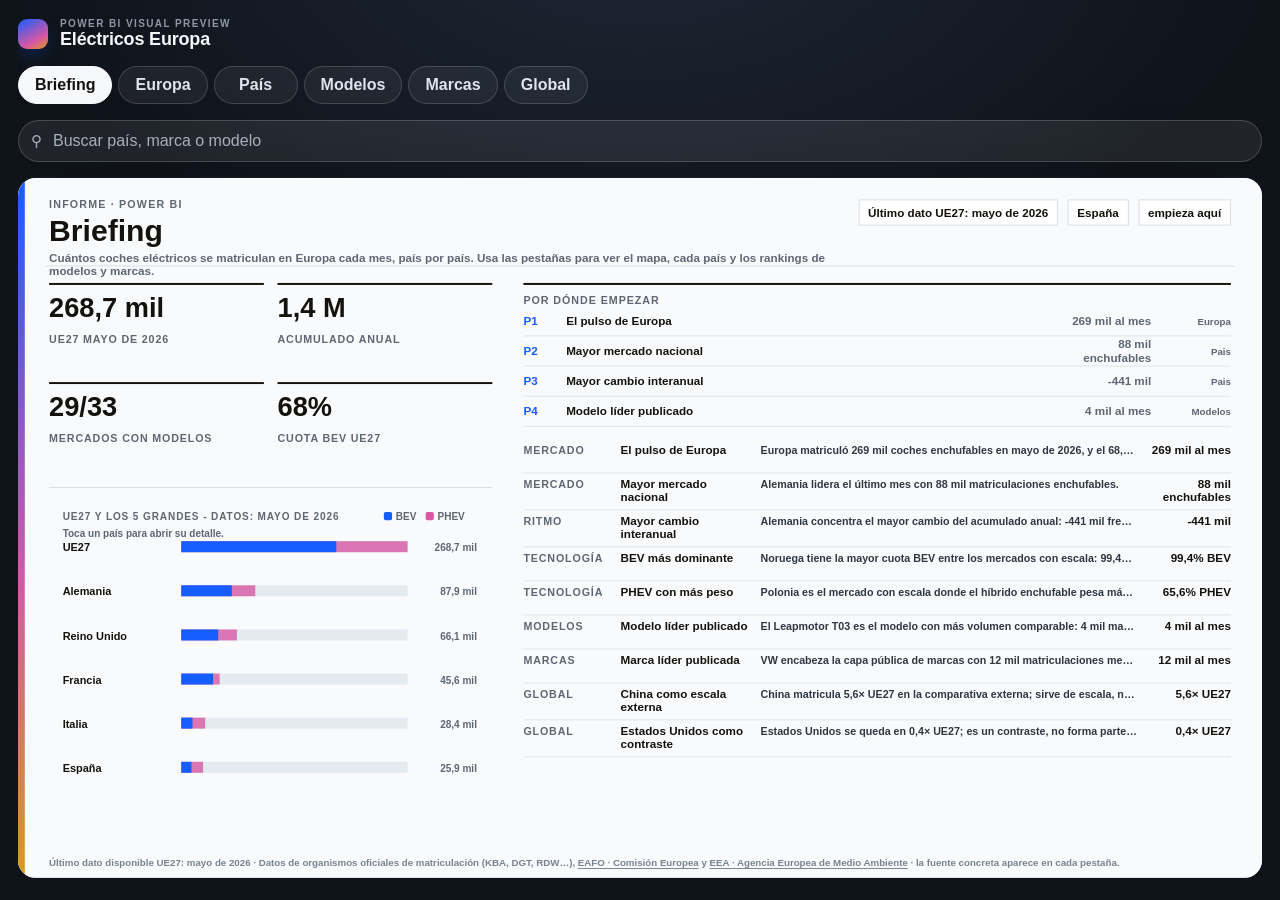
==== commit e743f5e2: "Publish data refresh 2026-07-03" ====
--- a/powerbi-preview/index.html
+++ b/powerbi-preview/index.html
@@ -317,7 +317,7 @@
       </main>
     </div>
   </div>
-  <script>window.POWERBI_PREVIEW_DATA = {"generated_at":"2026-07-03T06:18:27.378Z","colors":{"ink":"#15120d","muted":"#5f6673","faint":"#d9dde5","paper":"#f8fafc","panel":"#ffffff","bev":"#165DFF","phev":"#D957A5","accent":"#29a36a","warn":"#d89a19","eu":"#6741d9","us":"#b25d09"},"countries":[{"code":"AT","name":"Austria","latest_period":"2026-04","latest_total":10119,"latest_bev":7122,"latest_phev":2997,"bev_share_pct":70.38,"ytd_total":35520,"previous_year_total":89471,"volume_rank":12,"top_10_market":false,"model_depth":"model_rich","public_status":"Con modelos","accepted_public_models":10,"accepted_public_brands":6},{"code":"BE","name":"Belgium","latest_period":"2026-05","latest_total":14408,"latest_bev":12604,"latest_phev":1804,"bev_share_pct":87.48,"ytd_total":76296,"previous_year_total":182053,"volume_rank":11,"top_10_market":false,"model_depth":"model_rich","public_status":"Con modelos","accepted_public_models":385,"accepted_public_brands":59},{"code":"BG","name":"Bulgaria","latest_period":"2026-04","latest_total":539,"latest_bev":456,"latest_phev":83,"bev_share_pct":84.6,"ytd_total":1501,"previous_year_total":3010,"volume_rank":28,"top_10_market":false,"model_depth":"base_series_only","public_status":"Volumen base","accepted_public_models":0,"accepted_public_brands":0},{"code":"CH","name":"Switzerland","latest_period":"2026-05","latest_total":7390,"latest_bev":5097,"latest_phev":2293,"bev_share_pct":68.97,"ytd_total":32013,"previous_year_total":79113,"volume_rank":15,"top_10_market":false,"model_depth":"base_series_only","public_status":"Volumen base","accepted_public_models":0,"accepted_public_brands":0},{"code":"CY","name":"Cyprus","latest_period":"2026-04","latest_total":234,"latest_bev":181,"latest_phev":53,"bev_share_pct":77.35,"ytd_total":850,"previous_year_total":2247,"volume_rank":31,"top_10_market":false,"model_depth":"base_series_only","public_status":"Volumen base","accepted_public_models":0,"accepted_public_brands":0},{"code":"CZ","name":"Czech Republic","latest_period":"2026-05","latest_total":2427,"latest_bev":1346,"latest_phev":1081,"bev_share_pct":55.46,"ytd_total":11416,"previous_year_total":24835,"volume_rank":19,"top_10_market":false,"model_depth":"base_series_only","public_status":"Volumen base","accepted_public_models":0,"accepted_public_brands":0},{"code":"DE","name":"Germany","latest_period":"2026-05","latest_total":87890,"latest_bev":59969,"latest_phev":27921,"bev_share_pct":68.23,"ytd_total":415529,"previous_year_total":856493,"volume_rank":1,"top_10_market":true,"model_depth":"model_rich","public_status":"Con modelos","accepted_public_models":252,"accepted_public_brands":59},{"code":"DK","name":"Denmark","latest_period":"2026-05","latest_total":15117,"latest_bev":15020,"latest_phev":97,"bev_share_pct":99.36,"ytd_total":64332,"previous_year_total":131222,"volume_rank":10,"top_10_market":true,"model_depth":"model_rich","public_status":"Con modelos","accepted_public_models":237,"accepted_public_brands":62},{"code":"EE","name":"Estonia","latest_period":"2026-04","latest_total":269,"latest_bev":115,"latest_phev":154,"bev_share_pct":42.75,"ytd_total":932,"previous_year_total":2271,"volume_rank":30,"top_10_market":false,"model_depth":"base_series_only","public_status":"Volumen base","accepted_public_models":0,"accepted_public_brands":0},{"code":"ES","name":"Spain","latest_period":"2026-05","latest_total":25870,"latest_bev":12102,"latest_phev":13768,"bev_share_pct":46.78,"ytd_total":114486,"previous_year_total":231395,"volume_rank":5,"top_10_market":true,"model_depth":"model_rich","public_status":"Con modelos","accepted_public_models":449,"accepted_public_brands":65},{"code":"EU27","name":"European Union","latest_period":"2026-05","latest_total":268690,"latest_bev":184031,"latest_phev":84659,"bev_share_pct":68.49,"ytd_total":1386007,"previous_year_total":2905673,"volume_rank":0,"top_10_market":false,"model_depth":"baseline","public_status":"Base europea","accepted_public_models":0,"accepted_public_brands":0},{"code":"FI","name":"Finland","latest_period":"2026-05","latest_total":4032,"latest_bev":3309,"latest_phev":723,"bev_share_pct":82.07,"ytd_total":18003,"previous_year_total":41234,"volume_rank":16,"top_10_market":false,"model_depth":"base_series_only","public_status":"Volumen base","accepted_public_models":0,"accepted_public_brands":0},{"code":"FR","name":"France","latest_period":"2026-05","latest_total":45571,"latest_bev":37853,"latest_phev":7718,"bev_share_pct":83.06,"ytd_total":222944,"previous_year_total":435843,"volume_rank":3,"top_10_market":true,"model_depth":"model_rich","public_status":"Con modelos","accepted_public_models":10,"accepted_public_brands":5},{"code":"GB","name":"United Kingdom","latest_period":"2026-05","latest_total":66098,"latest_bev":43931,"latest_phev":22167,"bev_share_pct":66.46,"ytd_total":342059,"previous_year_total":698499,"volume_rank":2,"top_10_market":true,"model_depth":"model_rich","public_status":"Con modelos","accepted_public_models":329,"accepted_public_brands":59},{"code":"GR","name":"Greece","latest_period":"2026-04","latest_total":1555,"latest_bev":693,"latest_phev":862,"bev_share_pct":44.57,"ytd_total":6164,"previous_year_total":20533,"volume_rank":21,"top_10_market":false,"model_depth":"base_series_only","public_status":"Volumen base","accepted_public_models":0,"accepted_public_brands":0},{"code":"HR","name":"Croatia","latest_period":"2026-04","latest_total":816,"latest_bev":330,"latest_phev":486,"bev_share_pct":40.44,"ytd_total":2690,"previous_year_total":3822,"volume_rank":25,"top_10_market":false,"model_depth":"base_series_only","public_status":"Volumen base","accepted_public_models":0,"accepted_public_brands":0},{"code":"HU","name":"Hungary","latest_period":"2026-04","latest_total":2503,"latest_bev":1420,"latest_phev":1083,"bev_share_pct":56.73,"ytd_total":8118,"previous_year_total":18138,"volume_rank":18,"top_10_market":false,"model_depth":"base_series_only","public_status":"Volumen base","accepted_public_models":0,"accepted_public_brands":0},{"code":"IE","name":"Ireland","latest_period":"2026-05","latest_total":3459,"latest_bev":2334,"latest_phev":1125,"bev_share_pct":67.48,"ytd_total":31372,"previous_year_total":42522,"volume_rank":17,"top_10_market":false,"model_depth":"base_series_only","public_status":"Volumen base","accepted_public_models":0,"accepted_public_brands":0},{"code":"IS","name":"Iceland","latest_period":"2026-04","latest_total":619,"latest_bev":460,"latest_phev":159,"bev_share_pct":74.31,"ytd_total":2594,"previous_year_total":8950,"volume_rank":27,"top_10_market":false,"model_depth":"base_series_only","public_status":"Volumen base","accepted_public_models":0,"accepted_public_brands":0},{"code":"IT","name":"Italy","latest_period":"2026-05","latest_total":28437,"latest_bev":13276,"latest_phev":15161,"bev_share_pct":46.69,"ytd_total":133731,"previous_year_total":191613,"volume_rank":4,"top_10_market":true,"model_depth":"model_rich","public_status":"Con modelos","accepted_public_models":20,"accepted_public_brands":14},{"code":"LI","name":"Liechtenstein","latest_period":"2026-04","latest_total":43,"latest_bev":43,"latest_phev":0,"bev_share_pct":100,"ytd_total":133,"previous_year_total":421,"volume_rank":33,"top_10_market":false,"model_depth":"base_series_only","public_status":"Volumen base","accepted_public_models":0,"accepted_public_brands":0},{"code":"LT","name":"Lithuania","latest_period":"2026-04","latest_total":900,"latest_bev":331,"latest_phev":569,"bev_share_pct":36.78,"ytd_total":2820,"previous_year_total":7533,"volume_rank":24,"top_10_market":false,"model_depth":"base_series_only","public_status":"Volumen base","accepted_public_models":0,"accepted_public_brands":0},{"code":"LU","name":"Luxembourg","latest_period":"2026-05","latest_total":1525,"latest_bev":1261,"latest_phev":264,"bev_share_pct":82.69,"ytd_total":7423,"previous_year_total":16441,"volume_rank":22,"top_10_market":false,"model_depth":"base_series_only","public_status":"Volumen base","accepted_public_models":0,"accepted_public_brands":0},{"code":"LV","name":"Latvia","latest_period":"2026-04","latest_total":314,"latest_bev":123,"latest_phev":191,"bev_share_pct":39.17,"ytd_total":1124,"previous_year_total":4401,"volume_rank":29,"top_10_market":false,"model_depth":"base_series_only","public_status":"Volumen base","accepted_public_models":0,"accepted_public_brands":0},{"code":"MT","name":"Malta","latest_period":"2026-04","latest_total":157,"latest_bev":138,"latest_phev":19,"bev_share_pct":87.9,"ytd_total":764,"previous_year_total":2868,"volume_rank":32,"top_10_market":false,"model_depth":"base_series_only","public_status":"Volumen base","accepted_public_models":0,"accepted_public_brands":0},{"code":"NL","name":"Netherlands","latest_period":"2026-05","latest_total":18984,"latest_bev":12363,"latest_phev":6621,"bev_share_pct":65.12,"ytd_total":80668,"previous_year_total":229584,"volume_rank":6,"top_10_market":true,"model_depth":"model_rich","public_status":"Con modelos","accepted_public_models":382,"accepted_public_brands":68},{"code":"NO","name":"Norway","latest_period":"2026-05","latest_total":15307,"latest_bev":15210,"latest_phev":97,"bev_share_pct":99.37,"ytd_total":53096,"previous_year_total":174875,"volume_rank":9,"top_10_market":true,"model_depth":"model_rich","public_status":"Con modelos","accepted_public_models":276,"accepted_public_brands":60},{"code":"PL","name":"Poland","latest_period":"2026-04","latest_total":7703,"latest_bev":2651,"latest_phev":5052,"bev_share_pct":34.42,"ytd_total":28228,"previous_year_total":77448,"volume_rank":14,"top_10_market":false,"model_depth":"model_rich","public_status":"Con modelos","accepted_public_models":207,"accepted_public_brands":34},{"code":"PT","name":"Portugal","latest_period":"2026-04","latest_total":8246,"latest_bev":5012,"latest_phev":3234,"bev_share_pct":60.78,"ytd_total":31981,"previous_year_total":86458,"volume_rank":13,"top_10_market":false,"model_depth":"base_series_only","public_status":"Volumen base","accepted_public_models":0,"accepted_public_brands":0},{"code":"RO","name":"Romania","latest_period":"2026-05","latest_total":2376,"latest_bev":839,"latest_phev":1537,"bev_share_pct":35.31,"ytd_total":7918,"previous_year_total":14359,"volume_rank":20,"top_10_market":false,"model_depth":"base_series_only","public_status":"Volumen base","accepted_public_models":0,"accepted_public_brands":0},{"code":"SE","name":"Sweden","latest_period":"2026-05","latest_total":17363,"latest_bev":10718,"latest_phev":6645,"bev_share_pct":61.73,"ytd_total":73140,"previous_year_total":173059,"volume_rank":7,"top_10_market":true,"model_depth":"model_rich","public_status":"Con modelos","accepted_public_models":292,"accepted_public_brands":53},{"code":"SI","name":"Slovenia","latest_period":"2026-05","latest_total":1231,"latest_bev":1037,"latest_phev":194,"bev_share_pct":84.24,"ytd_total":5537,"previous_year_total":8358,"volume_rank":23,"top_10_market":false,"model_depth":"base_series_only","public_status":"Volumen base","accepted_public_models":0,"accepted_public_brands":0},{"code":"SK","name":"Slovakia","latest_period":"2026-04","latest_total":806,"latest_bev":686,"latest_phev":120,"bev_share_pct":85.11,"ytd_total":2520,"previous_year_total":8462,"volume_rank":26,"top_10_market":false,"model_depth":"base_series_only","public_status":"Volumen base","accepted_public_models":0,"accepted_public_brands":0},{"code":"TR","name":"Turkey","latest_period":"2026-04","latest_total":16472,"latest_bev":14699,"latest_phev":1773,"bev_share_pct":89.24,"ytd_total":61470,"previous_year_total":239191,"volume_rank":8,"top_10_market":true,"model_depth":"base_series_only","public_status":"Solo mercado","accepted_public_models":0,"accepted_public_brands":0}],"top10":[{"code":"DE","name":"Germany","latest_period":"2026-05","latest_total":87890,"latest_bev":59969,"latest_phev":27921,"bev_share_pct":68.23,"ytd_total":415529,"previous_year_total":856493,"volume_rank":1,"top_10_market":true,"model_depth":"model_rich","public_status":"Con modelos","accepted_public_models":252,"accepted_public_brands":59},{"code":"GB","name":"United Kingdom","latest_period":"2026-05","latest_total":66098,"latest_bev":43931,"latest_phev":22167,"bev_share_pct":66.46,"ytd_total":342059,"previous_year_total":698499,"volume_rank":2,"top_10_market":true,"model_depth":"model_rich","public_status":"Con modelos","accepted_public_models":329,"accepted_public_brands":59},{"code":"FR","name":"France","latest_period":"2026-05","latest_total":45571,"latest_bev":37853,"latest_phev":7718,"bev_share_pct":83.06,"ytd_total":222944,"previous_year_total":435843,"volume_rank":3,"top_10_market":true,"model_depth":"model_rich","public_status":"Con modelos","accepted_public_models":10,"accepted_public_brands":5},{"code":"IT","name":"Italy","latest_period":"2026-05","latest_total":28437,"latest_bev":13276,"latest_phev":15161,"bev_share_pct":46.69,"ytd_total":133731,"previous_year_total":191613,"volume_rank":4,"top_10_market":true,"model_depth":"model_rich","public_status":"Con modelos","accepted_public_models":20,"accepted_public_brands":14},{"code":"ES","name":"Spain","latest_period":"2026-05","latest_total":25870,"latest_bev":12102,"latest_phev":13768,"bev_share_pct":46.78,"ytd_total":114486,"previous_year_total":231395,"volume_rank":5,"top_10_market":true,"model_depth":"model_rich","public_status":"Con modelos","accepted_public_models":449,"accepted_public_brands":65},{"code":"NL","name":"Netherlands","latest_period":"2026-05","latest_total":18984,"latest_bev":12363,"latest_phev":6621,"bev_share_pct":65.12,"ytd_total":80668,"previous_year_total":229584,"volume_rank":6,"top_10_market":true,"model_depth":"model_rich","public_status":"Con modelos","accepted_public_models":382,"accepted_public_brands":68},{"code":"SE","name":"Sweden","latest_period":"2026-05","latest_total":17363,"latest_bev":10718,"latest_phev":6645,"bev_share_pct":61.73,"ytd_total":73140,"previous_year_total":173059,"volume_rank":7,"top_10_market":true,"model_depth":"model_rich","public_status":"Con modelos","accepted_public_models":292,"accepted_public_brands":53},{"code":"TR","name":"Turkey","latest_period":"2026-04","latest_total":16472,"latest_bev":14699,"latest_phev":1773,"bev_share_pct":89.24,"ytd_total":61470,"previous_year_total":239191,"volume_rank":8,"top_10_market":true,"model_depth":"base_series_only","public_status":"Solo mercado","accepted_public_models":0,"accepted_public_brands":0},{"code":"NO","name":"Norway","latest_period":"2026-05","latest_total":15307,"latest_bev":15210,"latest_phev":97,"bev_share_pct":99.37,"ytd_total":53096,"previous_year_total":174875,"volume_rank":9,"top_10_market":true,"model_depth":"model_rich","public_status":"Con modelos","accepted_public_models":276,"accepted_public_brands":60},{"code":"DK","name":"Denmark","latest_period":"2026-05","latest_total":15117,"latest_bev":15020,"latest_phev":97,"bev_share_pct":99.36,"ytd_total":64332,"previous_year_total":131222,"volume_rank":10,"top_10_market":true,"model_depth":"model_rich","public_status":"Con modelos","accepted_public_models":237,"accepted_public_brands":62}],"benchmarks":[{"benchmark_id":"global_cn","region_code":"CN","display_name":"China","region_group":"global_benchmark","metric_basis":"NEV sales","vehicle_scope":"All new-energy vehicles, including exports","latest_period":"2026-05","total_value":"1496000","bev_value":"","phev_value":"","share_value":"56.9","eu27_index":"556.8","comparability_note":"Referencia externa oficial. Solo sirve para escala; no se agrega a Europa."},{"benchmark_id":"global_eu27","region_code":"EU27","display_name":"European Union","region_group":"official_european_baseline","metric_basis":"new registrations","vehicle_scope":"M1 passenger cars, BEV+PHEV","latest_period":"2026-05","total_value":"268690","bev_value":"184031","phev_value":"84659","share_value":"","eu27_index":"100","comparability_note":"Referencia oficial europea de matriculaciones BEV+PHEV. No incorpora mercados externos."},{"benchmark_id":"global_us","region_code":"US","display_name":"United States","region_group":"global_benchmark","metric_basis":"PEV sales","vehicle_scope":"Light-duty plug-in electric vehicles","latest_period":"2026-05","total_value":"103950","bev_value":"81188","phev_value":"22762","share_value":"","eu27_index":"38.7","comparability_note":"Referencia externa oficial. Solo sirve para escala; no se agrega a Europa."}],"executiveInsights":[{"insight_id":"B01","insight_order":1,"priority_rank":1,"priority_label":"P1","section":"Mercado","signal":"El pulso de Europa","narrative":"Europa matriculó 269 mil coches enchufables en mayo de 2026, y el 68,5% fueron 100% eléctricos (BEV).","country_code":"EU27","country_name":"UE27","period":"2026-05","metric_value":268690,"metric_label":"269 mil al mes","severity":"Base","target_view":"europa","target_country_code":"EU27","target_brand":"","target_model":"","target_global_id":"","nav_page":"Europa"},{"insight_id":"B02","insight_order":2,"priority_rank":2,"priority_label":"P2","section":"Mercado","signal":"Mayor mercado nacional","narrative":"Alemania lidera el último mes con 88 mil matriculaciones enchufables.","country_code":"DE","country_name":"Alemania","period":"2026-05","metric_value":87890,"metric_label":"88 mil enchufables","severity":"Leader","target_view":"pais","target_country_code":"DE","target_brand":"","target_model":"","target_global_id":"","nav_page":"Pais"},{"insight_id":"B03","insight_order":3,"priority_rank":3,"priority_label":"P3","section":"Ritmo","signal":"Mayor cambio interanual","narrative":"Alemania concentra el mayor cambio del acumulado anual: -441 mil frente al mismo periodo del año anterior.","country_code":"DE","country_name":"Alemania","period":"2026-05","metric_value":-440964,"metric_label":"-441 mil","severity":"Pressure","target_view":"pais","target_country_code":"DE","target_brand":"","target_model":"","target_global_id":"","nav_page":"Pais"},{"insight_id":"B04","insight_order":4,"priority_rank":99,"priority_label":"","section":"Tecnología","signal":"BEV más dominante","narrative":"Noruega tiene la mayor cuota BEV entre los mercados con escala: 99,4% del total enchufable.","country_code":"NO","country_name":"Noruega","period":"2026-05","metric_value":99.36630299862807,"metric_label":"99,4% BEV","severity":"BEV","target_view":"pais","target_country_code":"NO","target_brand":"","target_model":"","target_global_id":"","nav_page":"Pais"},{"insight_id":"B05","insight_order":5,"priority_rank":99,"priority_label":"","section":"Tecnología","signal":"PHEV con más peso","narrative":"Polonia es el mercado con escala donde el híbrido enchufable pesa más: 65,6% del total enchufable.","country_code":"PL","country_name":"Polonia","period":"2026-04","metric_value":65.58483707646371,"metric_label":"65,6% PHEV","severity":"Mix","target_view":"pais","target_country_code":"PL","target_brand":"","target_model":"","target_global_id":"","nav_page":"Pais"},{"insight_id":"B06","insight_order":6,"priority_rank":4,"priority_label":"P4","section":"Modelos","signal":"Modelo líder publicado","narrative":"El Leapmotor T03 es el modelo con más volumen comparable: 4 mil matriculaciones mensuales equivalentes en Italia.","country_code":"IT","country_name":"Italia","period":"2026-05","metric_value":4250,"metric_label":"4 mil al mes","severity":"Leader","target_view":"modelos","target_country_code":"IT","target_brand":"Leapmotor","target_model":"T03","target_global_id":"","nav_page":"Modelos"},{"insight_id":"B07","insight_order":7,"priority_rank":99,"priority_label":"","section":"Marcas","signal":"Marca líder publicada","narrative":"VW encabeza la capa pública de marcas con 12 mil matriculaciones mensuales equivalentes en Alemania.","country_code":"DE","country_name":"Alemania","period":"2026-05","metric_value":11880,"metric_label":"12 mil al mes","severity":"Leader","target_view":"marcas","target_country_code":"DE","target_brand":"Vw","target_model":"","target_global_id":"","nav_page":"Marcas"},{"insight_id":"B08","insight_order":8,"priority_rank":99,"priority_label":"","section":"Global","signal":"China como escala externa","narrative":"China matricula 5,6× UE27 en la comparativa externa; sirve de escala, no se suma a Europa.","country_code":"","country_name":"","period":"2026-05","metric_value":556.8,"metric_label":"5,6× UE27","severity":"Scale","target_view":"europa","target_country_code":"","target_brand":"","target_model":"","target_global_id":"global_cn","nav_page":"Europa"},{"insight_id":"B09","insight_order":9,"priority_rank":99,"priority_label":"","section":"Global","signal":"Estados Unidos como contraste","narrative":"Estados Unidos se queda en 0,4× UE27; es un contraste, no forma parte del agregado europeo.","country_code":"","country_name":"","period":"2026-05","metric_value":38.7,"metric_label":"0,4× UE27","severity":"Scale","target_view":"europa","target_country_code":"","target_brand":"","target_model":"","target_global_id":"global_us","nav_page":"Europa"}],"europeMap":{"viewBox":"321 389 296 218","countries":[{"code":"AT","name":"Austria","d":"M 497.42 510.68 497.48 511.04 497.23 511.5 497.2 511.77 497.71 512.66 498.01 512.88 498.34 513.35 498.07 514.71 496.66 514.76 496.24 515.09 496.61 515.19 497.08 515.45 497.01 516.01 496.7 516.21 496.39 516.49 496.59 517.96 495.59 518.75 495.43 518.9 495.24 518.93 495.24 519.2 495.43 519.57 495.43 519.72 495.42 519.72 495.18 519.61 494.88 519.48 494.64 519.56 494.54 519.61 494.14 519.72 493.96 519.76 493.91 519.96 493.84 520.01 493.46 519.89 493.26 519.91 492.71 519.93 492.48 520 492.42 519.97 491.99 520.2 491.87 520.19 491.72 520.49 491.7 520.5 491.72 520.52 491.7 520.55 491.71 520.57 491.69 520.61 491.7 520.66 491.27 520.95 490.95 521.33 490.8 521.14 490.55 521.12 490.52 521.03 489.91 521.12 489.65 521.11 489.47 520.93 489.18 520.94 488.26 520.8 487.6 520.63 485.19 520.43 485.06 520.33 484.39 520.25 483.39 519.22 483.31 518.86 483.61 518.52 483.28 518.48 482.1 518.95 481.72 518.82 480.3 519.06 479.89 519.9 479.21 519.92 478.77 519.54 478.15 519.59 478.16 519.22 477.91 519.01 477.15 519.61 476.4 519.24 476.14 518.8 475.49 518.66 475.54 518.4 475.53 518.25 475.44 518.19 475.36 518.17 475.34 518.09 475.36 518.07 475.41 518.06 475.34 517.89 475.33 517.8 475.26 517.72 475.64 517.11 475.35 516.49 476.6 516.48 476.7 516.76 477.31 517.34 477.25 517.72 478.01 517.17 478.09 516.43 479.17 516.58 479.41 516.5 479.74 517.13 479.81 517.13 481.05 516.89 481.01 516.67 481.47 516.54 481.68 516.22 482.98 516.06 483.82 515.69 484.55 515.95 484.91 515.72 485.6 516.52 486 516.4 486.08 515.74 485.61 515.45 485.76 514.9 485.41 514.43 485.36 514.28 485.01 513.77 485.58 513.33 486.26 512.9 486.95 512.48 486.99 511.72 487.21 511.52 487.86 511.84 488.09 511.37 488.02 510.93 488.14 510.66 489 511.42 489.7 511.51 490.11 511.19 490.73 511.35 491.06 510.53 491.44 510.34 491.57 509.42 493.16 509.72 493.81 509.93 495.45 510.33 496.19 509.93 497.22 510.28 497.42 510.68 Z","fillRule":"nonzero","bbox":[475.26,509.42,498.34,521.33]},{"code":"BE","name":"Belgium","d":"M 465.32 501.71 465.79 502.26 465.76 502.58 465.76 502.78 466.1 502.91 466.32 503.71 465.7 504.1 465.51 504.54 465.19 504.28 464.81 504.62 464.3 505.72 464.69 506.59 464.43 507.12 464.19 507.1 463.4 507.28 463.21 506.72 462.54 506.22 462.03 505.81 461.74 505.75 461.62 505 461.84 504.32 461.63 504.21 461.2 504.88 460.51 505.07 459.94 504.95 459.68 504.83 459.9 504.41 459.79 503.98 459.93 503.63 459.52 503.19 459.49 503.1 458.55 503.17 458.46 502.55 458.35 502.41 457.85 502.28 457.5 502.19 457.21 501.1 457 500.98 456.76 500.97 456.3 501.23 455.74 500.64 455.66 500.24 455.57 499.43 456.17 499.16 456.97 498.73 457.26 498.58 458 498.39 458 498.82 458.16 498.82 458.68 498.79 459.32 499.23 459.66 499.19 460.43 498.7 460.46 498.67 460.49 498.67 460.47 498.58 460.57 498.58 460.9 498.64 460.97 498.3 461.19 498.2 461.68 498.44 461.96 498.11 462.27 498.47 462.73 498.32 462.9 498.51 462.88 498.84 463.23 499.29 463.95 499.22 464.15 499.53 464.76 499.84 464.76 500.3 464.66 500.52 464.35 501.11 464.38 501.39 464.35 501.64 464.6 501.57 464.95 501.68 465.32 501.71 Z","fillRule":"nonzero","bbox":[455.57,498.11,466.32,507.28]},{"code":"BG","name":"Bulgaria","d":"M 536.82 526.1 537.09 527.08 536.89 527.71 535.71 528.02 535.61 528.37 535.39 529.11 535.52 530.61 535.58 531.13 534.69 532.42 535.29 532.68 536.87 534.25 536.74 534.37 536.31 534.49 536.09 534.58 535.35 534.88 534.86 534.63 534.79 534.6 534.22 534.4 534.07 534.44 533.63 534.62 533.36 535.02 533.05 535.15 532.21 535.57 532.16 535.77 532.09 536.04 532.03 536.08 531.57 536.34 531.62 536.72 531.62 536.73 530.74 536.95 531.24 538.11 531.13 538.46 530.61 538.75 530.48 538.84 528.25 539.5 528.06 539.33 527.01 539.18 526.7 539.38 525.68 538.72 524.16 539.13 524.09 539.45 522.82 540.05 520.51 540.63 520.52 539.8 520.55 539.01 520.04 538.25 519.83 537.63 519.11 537.52 518.55 537.24 517.95 536.63 518.44 535.93 518.05 535.07 517.87 534.3 518.07 534.07 518.82 533.84 519.44 532.35 518.46 531.64 518.19 531.61 517.71 531.33 517.23 530.52 516.93 529.93 516.96 529.19 517 529.04 517.31 528.82 517.64 527.99 518.65 528.35 518.86 528.6 518.5 528.94 518.45 529.3 518.96 529.62 520.26 529.2 521.01 529.33 522.63 529.45 523.31 529.32 523.8 528.97 524.35 529 526.46 528.88 527.27 528.77 527.63 528.49 528.81 526.95 529.5 526.47 529.58 526.45 530.54 526.03 531.28 525.6 532.3 525.41 532.8 525.78 533.78 525.7 534.5 525.52 534.88 526.05 535.29 526.21 536.82 526.1 Z","fillRule":"nonzero","bbox":[516.93,525.41,537.09,540.63]},{"code":"CH","name":"Switzerland","d":"M 475.35 516.49 475.64 517.11 475.26 517.72 475.2 517.89 475.12 518.08 475.21 518.38 475.2 518.55 475.1 518.63 475.08 518.7 475.28 518.64 475.48 518.66 475.49 518.66 476.14 518.8 476.4 519.24 477.15 519.61 477.91 519.01 478.16 519.22 478.15 519.59 477.94 520.38 478.17 520.72 478.11 521.05 477.35 520.64 476.96 520.87 476.85 521.31 477.11 521.65 477.18 522.22 477 522.37 476.43 521.78 475.75 522.09 475.28 522.01 474.95 521.28 474.57 521.2 474.4 521.39 474.35 522.38 474.06 522.66 473.59 523.36 473.73 524.05 473.27 524.18 473.28 523.78 472.95 523.43 473.01 523.1 472.66 522.97 471.89 522.26 471.89 521.5 471.66 521.35 470.85 522.13 470.85 522.7 470.02 523.67 469.97 523.72 469.12 523.41 467.76 523.89 467.4 523.61 466.73 522.53 466.78 521.31 465.8 521.16 464.89 521.74 465 522.05 464.85 522.27 464.02 522.5 464.59 521.7 464.67 521.48 464.42 521.24 464.69 520.62 465.6 519.76 465.75 519.35 465.78 518.98 467.04 517.99 467.57 517.26 467.32 517.05 467.33 516.79 467.93 516.5 468.2 516.84 468.68 516.85 469.09 516.55 469.24 516.27 469.34 516.16 469.48 516.3 469.72 516.4 470.27 516.21 470.64 516.36 471.29 516.12 471.9 516.33 472.45 515.89 471.93 515.84 472.17 515.4 472.49 515.29 472.79 515.53 472.63 515.81 472.65 515.82 473.03 515.87 473.11 515.74 473.2 515.74 473.27 515.96 474.21 515.97 475.19 516.46 475.35 516.49 Z","fillRule":"nonzero","bbox":[464.02,515.29,478.17,524.18]},{"code":"CY","name":"Cyprus","d":"M 564.78 556.86 564.67 557.37 564.35 557.63 564.36 558.15 564.46 558.45 565.23 558.9 564.69 558.88 561.88 561.6 559.65 561.62 559.02 561.09 558.61 560.43 560.28 559.42 561.07 558.34 562.7 557.99 563.89 557.22 566.1 555.17 566.08 555.45 565.58 556.11 564.78 556.86 Z","fillRule":"nonzero","bbox":[558.61,555.17,566.1,561.62]},{"code":"CZ","name":"Czech Republic","d":"M 490.45 501.04 490.89 500.97 491.12 500.36 491.61 500.45 492.05 501.24 492.51 501.31 493.3 501.42 493.97 501.84 494.19 501.7 495.08 501.9 494.67 502.71 495.49 503.41 495.74 503.92 496.14 504 496.54 503.6 496.89 503.24 496.51 502.65 496.56 502.45 498.14 503.18 498.99 502.95 499.04 503.27 498.84 503.66 499.46 504.25 499.97 503.85 500.88 504.37 501.61 504.36 501.8 505.05 502.39 505.4 502.62 506.03 501.83 506.21 501.38 506.73 501.18 507.12 500.76 507.4 500.56 508.39 499.41 509.4 498.69 509.66 498.01 509.54 497.42 510.68 497.22 510.28 496.19 509.93 495.45 510.33 493.81 509.93 493.16 509.72 491.57 509.42 491.44 510.34 491.06 510.53 490.73 511.35 490.11 511.19 489.7 511.51 489 511.42 488.14 510.66 487.24 509.82 486.84 509.78 486.07 508.94 485.5 508.29 484.92 508.16 484.44 507.64 484.44 507.44 484.31 507.35 483.72 506.39 484.13 505.72 483.26 505.06 482.95 504.33 482.77 503.9 482.98 503.92 483.41 504.49 483.66 503.87 484.15 503.45 484.78 503.23 485.2 503.42 485.47 502.99 486.74 502.32 487.15 501.86 487.66 501.83 489.13 500.97 488.88 500.55 488.97 500.3 489.46 500.32 489.74 500.59 489.88 501.13 490.28 501.25 490.45 501.04 Z","fillRule":"nonzero","bbox":[482.77,500.3,502.62,511.51]},{"code":"DE","name":"Germany","d":"M 475.19 483.61 475.2 483.65 475.37 483.66 476.56 483.91 476.78 484.5 476.64 485.21 477.14 485.42 477.16 485.81 477.6 485.44 478.62 485.98 479.21 485.67 479.53 485.95 479.51 486.5 478.77 487.08 478.94 487.4 479.11 487.55 479.73 487.34 480.34 487.5 480.57 487.79 480.85 487.2 481.12 486.69 481.99 486.51 482.3 486.5 482.54 486.18 482.74 486.04 483.47 485.28 484.07 485.53 484.58 485.41 484.97 485.84 485.34 484.47 485.78 484.83 485.9 484.58 486.24 484.57 486.05 485.12 486.18 485.55 485.48 486.3 485.91 486.65 486.6 486.5 486.82 486.43 487.27 487.15 487.59 487.08 487.95 487.37 487.93 487.65 487.52 487.83 487.46 487.98 487.64 488.17 488.11 488.19 488.13 488.4 488.61 490.04 488.51 491.2 487.98 491.74 488.04 492.03 488.07 492.32 488.86 492.96 489.22 493.19 489.43 493.64 489.21 494.23 489.42 494.77 489.7 494.95 489.91 495.65 489.82 495.97 489.58 496.76 489.98 497.48 489.98 497.85 490.58 498.34 490.73 498.79 490.9 499.18 490.87 499.8 490.45 501.04 490.28 501.25 489.88 501.13 489.74 500.59 489.46 500.32 488.97 500.3 488.88 500.55 489.13 500.97 487.66 501.83 487.15 501.86 486.74 502.32 485.47 502.99 485.2 503.42 484.78 503.23 484.15 503.45 483.66 503.87 483.41 504.49 482.98 503.92 482.77 503.9 482.95 504.33 483.26 505.06 484.13 505.72 483.72 506.39 484.31 507.35 484.44 507.44 484.44 507.64 484.92 508.16 485.5 508.29 486.07 508.94 486.84 509.78 487.24 509.82 488.14 510.66 488.02 510.93 488.09 511.37 487.86 511.84 487.21 511.52 486.99 511.72 486.95 512.48 486.26 512.9 485.58 513.33 485.01 513.77 485.36 514.28 485.41 514.43 485.76 514.9 485.61 515.45 486.08 515.74 486 516.4 485.6 516.52 484.91 515.72 484.55 515.95 483.82 515.69 482.98 516.06 481.68 516.22 481.47 516.54 481.01 516.67 481.05 516.89 479.81 517.13 479.74 517.13 479.41 516.5 479.17 516.58 478.09 516.43 478.01 517.17 477.25 517.72 477.31 517.34 476.7 516.76 476.6 516.48 475.35 516.49 475.19 516.46 474.21 515.97 473.27 515.96 473.2 515.74 473.11 515.74 473.03 515.87 472.65 515.82 472.63 515.81 472.79 515.53 472.49 515.29 472.17 515.4 471.93 515.84 472.45 515.89 471.9 516.33 471.29 516.12 470.64 516.36 470.27 516.21 469.72 516.4 469.48 516.3 469.34 516.16 469.23 515.47 469.44 514.46 469.38 513.79 469.38 513.78 469.71 513.16 469.89 512.62 470.19 511.58 470.61 511.11 471.45 510.01 470.97 509.85 470.51 509.64 469.69 509.57 469.24 509.09 468.92 509.06 468.56 509.24 468.13 509.06 467.63 508.76 467.18 508.99 467.02 508.73 466.57 507.8 466.03 507.55 466.08 507.18 466.47 506.4 466.42 505.98 465.91 505.78 465.48 505.05 465.51 504.54 465.7 504.1 466.32 503.71 466.1 502.91 465.76 502.78 465.76 502.58 465.79 502.26 465.32 501.71 465.55 501 464.98 500.43 465.86 499.79 465.59 499.52 466.04 498.99 465.99 498.27 465.37 497.22 465.5 496.88 466.01 496.56 466.66 496.93 467.72 496.48 467.71 495.66 468.58 495.14 468.42 494.22 467.61 494 467.67 493.36 468.48 493.35 468.76 492.46 469.06 491.85 469.11 491.23 469.15 490.64 469.41 490.29 468.71 490.2 468.6 490.09 468.77 489.47 469.22 488.82 470.14 488.73 470.84 488.6 471.38 488.66 471.58 488.94 471.72 489.15 471.76 489.41 471.68 489.52 471.49 489.53 471.83 489.98 472.12 489.73 471.98 489.37 472.11 489.13 472.81 489.52 472.84 489.37 472.73 489.18 472.73 489.11 472.73 488.48 473.1 487.87 474.11 488.14 474.72 488.02 475.09 488.51 475.55 489.18 476.07 489.42 475.99 489.33 475.57 489.09 475.41 488.66 474.56 487.86 474 487.82 473.74 487.55 473.65 487.27 473.88 487.01 473.6 486.62 473.65 486.15 473.25 485.84 473.7 485.36 473.71 484.73 473.18 483.62 473.15 483.23 474.39 483.42 474.86 483.72 475.19 483.61 Z M 468.06 489.22 467.8 489.22 467.63 488.98 467.93 488.83 468.06 489.22 Z M 472.74 487.27 472.59 487.72 472.32 487.65 472.57 487.27 472.74 487.27 Z M 480.05 485.39 479.74 485.58 479.32 485.25 479.74 485.01 480.05 485.39 Z M 473.2 485.16 473.05 485.16 472.92 484.99 473.25 484.8 473.35 484.84 473.31 485.05 473.2 485.16 Z M 472.47 484.48 472.32 484.57 472.13 484.3 472.39 484.04 472.47 484.48 Z M 473.12 484.12 472.89 484.31 472.63 484.12 472.91 483.91 473.12 484.12 Z M 472.47 483.35 472.31 483.51 472.2 483.43 472.3 483.04 472.43 482.92 472.47 483.35 Z","fillRule":"evenodd","bbox":[464.98,482.92,490.9,517.72]},{"code":"DK","name":"Denmark","d":"M 475.19 483.61 474.86 483.72 474.39 483.42 473.15 483.23 473.29 482.07 473.1 480.89 472.83 480.82 472.67 481.17 472.34 480.27 472.1 480.46 471.84 480.26 472.05 479.12 472.49 478.59 471.98 477.6 472.17 476.59 472.06 475.76 472.2 475.36 472.94 475.82 472.97 475.35 473.12 475.3 473.18 475.84 473.41 476.14 473.62 475.41 474.22 474.64 474.54 475.08 474.46 475.68 475.01 475.31 474.73 474.71 474.74 473.97 474.54 473.74 474.13 473.92 473.83 474.83 473.51 475.19 473.24 475.09 473.25 474.48 472.69 475.11 472.42 474.61 472.7 473.96 473.2 473.38 475.19 473.05 476.55 471.27 477.85 470.71 477.99 472.7 477.43 474.11 477.41 475.06 477.18 475.26 477.51 475.27 477.6 475.81 477.96 476.02 478.52 475.94 478.76 475.94 478.89 476.12 479.04 476.58 478.54 477.62 478.24 477.37 477.99 477.79 477.65 477.5 477.84 477.19 477.66 477.08 477.3 477.61 477.38 478.48 477.19 478.96 476.57 479.73 475.86 479.65 476.14 480.13 475.69 481.06 475.91 481.83 475.49 482.1 475.57 482.69 476.28 482.62 476.64 482.91 476.79 483.39 476.22 483.28 475.95 483.52 475.63 483.34 475.19 483.61 Z M 478.72 483.58 478.48 484.39 478.16 484.38 477.82 484.04 478.72 483.58 Z M 478.08 483.44 477.87 483.67 477.58 483.47 477.86 483.25 478.08 483.44 Z M 472.98 482.39 472.7 482.45 472.82 481.92 473.03 481.89 472.98 482.39 Z M 489.95 482.3 489.8 482.43 489.06 482.2 488.86 481.91 488.86 481.49 488.99 481.17 490.03 481.83 489.95 482.3 Z M 477.34 480.11 478 480.59 478.36 480.29 478.73 481.42 478.69 482.32 478.23 483.01 477.1 482.61 476.93 482.09 476.58 481.95 475.95 480.57 477.34 480.11 Z M 483.79 479.6 483.88 480.05 483.55 480.04 483.68 479.65 483.79 479.6 Z M 478.41 478.72 478.26 479.3 478.05 479.19 477.92 478.51 478.13 478.31 478.41 478.72 Z M 483.29 479.49 483.49 480.08 483.27 480.18 483.1 479.87 482.74 480.08 482.41 480.41 482.39 480.84 482.8 481.34 482.31 481.92 482.3 482.39 482.79 483.01 481.88 484.34 481.63 484.05 481.3 484.38 480.59 484.49 479.56 483.88 479.47 483.49 479.65 483.21 480.75 483.42 481.47 482.85 481.08 482.23 479.85 481.55 479.52 479.69 480.87 478.64 481.07 478.87 481.24 479.83 481.48 479.47 481.62 478.93 481.47 478.37 482.42 477.7 483.25 478.03 483.13 478.61 483.27 479.1 483.29 479.49 Z M 480.82 475.08 480.67 475.32 480.39 475.12 480.63 474.9 480.82 475.08 Z M 479.43 472.52 479.2 472.84 478.88 472.69 479.2 472.37 479.43 472.52 Z","fillRule":"evenodd","bbox":[471.84,470.71,490.03,484.49]},{"code":"EE","name":"Estonia","d":"M 517.75 457.45 518.18 457.91 517.7 458.92 517.64 459.78 517.49 460.03 517.29 460.37 517.16 460.57 517 460.83 517.85 462.44 517.95 463.15 518.63 464.06 518.67 464.07 518.67 464.09 518.69 464.09 518.69 464.11 518.91 464.7 518.56 465.05 518.39 465.74 518.43 466.4 517.31 466.18 516.53 466.81 515.83 466.62 514.94 465.7 513.13 465.18 512.48 465.36 511.01 466.42 511.1 465.61 511 464.24 510.51 464.23 510.11 464.96 509.13 464.55 508.41 463.53 508.34 463.19 508.53 462.85 507.97 462.31 508.04 462.06 507.82 461.62 507.96 461.38 507.87 460.89 508.31 460.68 508.68 460.04 509.03 460.32 509.01 459.94 509.65 459.39 510.42 459.2 510.55 458.79 511.87 458.68 512.42 458.01 512.72 458.24 513.12 457.92 514.21 458.08 514.62 457.92 515.38 458.21 517.41 457.87 517.75 457.45 Z M 510.03 465.28 509.99 465.7 509.76 465.64 509.8 465.3 510.03 465.28 Z M 506.04 466.03 505.65 466.78 505.4 466.22 504.57 465.33 506.15 463.96 507.57 463.55 507.85 463.69 507.39 464.85 506.04 466.03 Z M 507.53 461.73 507.44 462.18 507.21 462.1 507.37 461.73 507.53 461.73 Z M 506.49 463.02 506.14 463.59 505.88 463.46 505.66 462.89 505.1 462.88 504.98 462.73 505.58 462.46 505.98 461.87 506.73 462.23 507.08 462.73 506.49 463.02 Z M 509.98 459.02 509.83 459.07 509.58 458.87 509.72 458.6 509.98 459.02 Z","fillRule":"evenodd","bbox":[504.57,457.45,518.91,466.81]},{"code":"ES","name":"Spain","d":"M 438.03 532.31 438.18 532.58 439.1 532.93 439.09 533.78 440.59 534.35 441.01 534.55 441.15 534.56 441.23 534.75 441.42 535.06 441.72 535.39 442.54 535.26 443.11 535.81 443.52 536.08 445.06 536.27 445.69 536.44 445.76 536.15 445.92 535.73 446.38 535.87 447.44 536.35 447.94 536.58 448.2 537.09 448.21 537.81 449.1 537.64 449.11 537.69 449.72 537.94 450.08 538.39 450.78 538.14 451.76 538.64 452.93 538.23 453.37 538.32 453.89 538.43 453.88 538.44 454.12 539 453.67 539.56 453.85 540.37 453.81 540.75 453.11 541.23 452.25 541.83 450.53 542.49 449.81 543.18 448.23 543.45 445.88 543.93 444.92 544.8 445.25 545.39 444.64 545.57 444.41 545.64 444.05 546 442.85 547.39 442.41 547.89 441.2 549.25 440.56 550.55 440.8 552.08 441.28 553.04 442.03 553.59 441.61 554.09 439.4 555.3 438.15 557.3 437.86 557.8 438.06 558.35 437.4 558.34 436.87 558.34 436.01 558.32 434.78 558.94 433.4 560.53 432.57 561.47 431.8 560.93 431.21 560.88 430.38 561.34 429.01 560.82 427.85 560.82 426.68 560.47 424.43 560.17 423.35 560.88 421.63 560.9 421.06 561.33 420.63 561.96 420.61 561.96 420.59 561.96 420.58 561.95 420.37 561.88 420.16 562.24 419.6 562.36 418.15 561.26 417.64 560.13 417.78 559.48 417.21 558.83 417.23 558.55 417.55 558.37 417.03 557.43 415.97 556.41 415.37 556.04 414.14 555.88 414.06 554.24 415.43 552.55 416.27 552.39 416.71 551.72 416.08 551.67 415.62 550.32 416.25 549.12 417.3 548.11 416.62 547.09 416.64 546.78 416.52 545.93 415.93 544.84 417.72 545.14 418.48 543.99 418.21 543.08 418.48 542.69 418.79 542.7 419.09 542.35 419.48 540.13 419.26 539.31 419.69 539.29 420.22 538.72 421 538.48 421.59 538.14 422.13 537.33 421.23 536.74 421.26 535.58 419.95 535.12 419.39 534.98 419.16 535.36 418.41 535.42 417.44 534.84 416.32 534.95 415.95 534.87 415.94 534.39 416.37 533.96 416.17 533.37 414.76 533.48 413.72 534.06 413.9 533.03 414.57 532.49 414.38 531.56 414.91 530.76 413.97 530.79 414.11 530.09 413.76 529.04 414.23 528.27 415.28 527.78 417.01 527.89 417.92 526.93 419.35 526.81 420.09 527.08 420.6 527.82 421.29 528.15 424.25 528.73 425.18 528.58 425.61 529.07 426.59 529.3 428.76 530.41 429.24 530.55 430.15 530.73 431.42 530.56 431.57 530.82 432.3 530.64 433.03 531.15 433.38 531.4 433.6 531.55 434.82 531.45 435.98 532.11 436.81 532.36 437.49 532.34 438.03 532.31 Z M 365.36 584.63 364.84 585.18 364.58 584.88 364.3 584.63 364.44 584.51 364.65 584.62 365.19 584.43 365.36 584.63 Z M 374.81 587.99 373.99 588.05 373.44 587.38 373.4 586.75 374.2 586.2 374.75 586.33 375.16 586.66 375.2 587.48 374.81 587.99 Z M 368.82 584.51 368.18 584.73 367.68 584.14 368.22 583.69 368.82 584.51 Z M 371.27 585.25 370.63 585.53 370.12 585.24 369.74 583.7 371.28 583.86 372.24 583.59 372.75 583.86 371.27 585.25 Z M 381.07 587.88 379.62 588.27 379.11 588.06 381.25 586.11 381.8 586.11 381.76 586.83 381.07 587.88 Z M 367.22 580.53 366.56 581.81 365.95 580.11 366.74 580.05 367.22 580.53 Z M 383.58 585.3 382.24 585.58 381.88 585.33 382.5 584.69 383.55 584.59 383.89 584.08 384.02 584.28 383.58 585.3 Z M 428.75 567.48 428.65 567.4 428.7 567.25 428.72 567.28 428.72 567.31 428.76 567.38 428.74 567.39 428.73 567.42 428.75 567.48 Z M 420.39 563.2 420.28 562.99 420.3 562.98 420.34 562.98 420.36 563 420.39 563.2 Z M 446.43 554.67 446.05 554.68 446.24 554.3 446.55 554.32 446.43 554.67 Z M 447.17 552.92 446.29 553.85 445.57 553.26 446.4 552.75 446.94 552.68 447.17 552.92 Z M 453.78 550.79 453.08 552.04 452.39 552.47 452.17 552.36 451.43 551.98 451.07 551.29 450.39 551.37 449.92 550.89 452.2 549.65 452.4 549.64 452.97 549.84 453 550.33 453.79 550.66 453.84 550.68 453.78 550.79 Z M 456.85 549.83 455.59 550.11 454.82 549.52 456.28 549.18 456.85 549.83 Z","fillRule":"evenodd","bbox":[364.3,526.81,456.85,588.27]},{"code":"FI","name":"Finland","d":"M 507.22 415.43 506.91 416.1 507.2 416.46 507.22 417.86 507.7 418.82 509.18 419.51 510.81 420.99 510.87 421.72 510.32 424.34 510.56 424.94 511.1 425.52 511.85 426.39 512.92 427.6 513.81 429.18 513.26 429.72 513.52 430.02 513.46 430.32 513.61 430.97 513.56 431.44 514.08 431.6 514.13 431.96 513.85 432.34 514.02 432.89 514.35 433.32 514.94 433.24 515.09 433.54 515.27 433.79 515.2 434.26 515.54 434.89 516.41 435.26 516.76 435.78 516.82 436.07 516.66 437.22 516.24 437.71 517.64 438.65 519.36 439.26 520.51 440.38 520.42 442.45 519.55 444.81 519.18 445.84 518.15 448.61 516.33 451.97 516.19 452.24 515.92 452.89 515.76 453.28 514.43 453.45 514.35 453.85 513.77 454.05 513.09 453.86 512.9 454.28 512.44 454.44 512.37 455.08 512.1 454.87 512.14 455.31 511.59 455.43 511.32 455.11 511.17 455.54 509.68 456.47 509.23 457.01 508.73 457 507.76 457.75 506.6 458.13 506.33 457.74 506.15 458.25 505.81 457.86 505.97 457.16 504.79 458.34 504.49 457.02 504.17 457.14 503.62 456.28 503.6 456.69 503.78 457.24 503.2 457.48 503.16 456.77 502.83 456.01 502.71 456.39 502.2 456.29 502.11 456.76 502.2 457.3 501.93 457.31 501.69 456.69 501.86 456.46 501.86 456.09 501.35 454.51 501.67 453.57 501.46 451.02 500.8 449.56 500.61 448.38 499.78 446.59 499.75 445.76 500.16 445.22 500.06 444.77 500.27 443.61 500.82 443.45 501.09 443.01 501.66 443.07 501.48 442.51 501.54 442.16 501.83 441.91 501.87 441.43 501.74 441.12 501.99 441.21 501.99 440.76 502.35 440.67 502.37 440.44 502.74 440.49 503.24 440.08 503.25 439.45 503.62 439.46 503.61 438.85 503.82 438.43 504.5 437.07 504.81 435.65 505.4 435.14 506.08 435.15 505.92 434.76 506.12 434.59 505.65 433.94 505.4 432.68 504.86 432.11 504.67 431.97 503.76 431.98 503.62 431.72 503.06 431.73 502.93 431.48 502.57 430.77 502.16 430.12 501.79 429.93 501.58 429.58 501.44 428.82 501.63 428.32 501.59 427.08 500.6 425.8 500.48 425.44 500.7 424.95 500.59 424.54 500.01 424.39 500.09 423.82 499.79 422.83 499.88 422.22 498.97 421.57 498.61 420.94 496.99 420.45 496.8 420.44 496.47 420.07 496.18 420.05 495.95 419.79 495.6 419.69 495.45 419.43 494.58 418.91 494.31 418.42 493.88 418.31 494.13 418.03 494.7 418.22 494.72 418 494.52 417.54 494.89 417.02 495.45 417.1 496.18 417.87 497.25 419.27 498.56 419.38 499.16 418.98 499.52 418.35 501.36 419.04 501.59 418.73 501.67 417.85 502.24 417.06 501.94 415.78 501.87 413.82 502.38 412.59 503.23 412.45 504.27 411.45 505.44 412.34 506.58 412.59 506.99 413.08 507.16 413.35 507.19 413.69 506.89 414.8 506.98 415.16 507.22 415.43 Z M 505.88 458.29 505.81 458.65 505.6 458.69 505.62 458.32 505.88 458.29 Z M 501.66 458.73 501.5 458.94 501.22 458.7 501.4 458.5 501.66 458.73 Z M 502.44 458.38 502.29 458.64 502.05 458.49 502.25 458.22 502.44 458.38 Z M 503.65 458.04 503.4 458.62 503.16 458.43 503.54 457.94 503.65 458.04 Z M 503.95 457.94 503.84 457.97 503.59 457.66 503.85 457.52 503.95 457.94 Z M 500.65 458.2 500.47 458.63 499.98 458.49 500.27 457.97 500.65 458.2 Z M 500.97 458.07 500.89 458.38 500.66 458.19 500.78 457.89 500.97 458.07 Z M 502.86 457.14 503.03 458.42 502.88 458.41 502.51 457.56 502.86 457.14 Z M 497.76 457.84 497.89 458.32 497.7 458.24 497.53 457.89 497.76 457.84 Z M 499.93 456.99 500.07 457.68 499.88 457.61 499.72 457 499.93 456.99 Z M 502.56 456.61 502.44 457.05 502.25 456.89 502.38 456.57 502.56 456.61 Z M 503.03 456.66 502.94 456.94 502.71 456.63 502.86 456.41 503.03 456.66 Z M 501.03 457.32 500.95 457.63 500.69 457.61 500.74 456.68 501.03 457.32 Z M 499.14 456.8 499.66 457.46 499.44 458.09 499.64 458.22 499.77 457.91 499.87 458.25 499.71 458.71 499.17 458.61 498.21 458.11 497.92 457.65 498.15 457.34 498.36 457.35 498.48 456.91 499.14 456.8 Z M 500.91 456.02 501.12 456.22 501.33 456.01 501.47 457.05 501.21 457.1 501.14 456.66 500.85 456.35 500.91 456.02 Z M 499.16 445.28 499.04 445.4 498.8 445.18 498.98 444.97 499.16 445.28 Z M 499.85 445.13 499.7 445.32 499.53 445.07 499.65 444.84 499.85 445.13 Z M 500.01 443.79 499.86 444.21 499.33 443.92 499.3 443.55 499.47 443.24 499.83 443.29 500.01 443.79 Z M 500.61 443.13 500.52 443.31 500.29 442.83 500.54 442.87 500.61 443.13 Z M 505.21 434.81 504.95 435.12 504.45 434.68 504.8 434.38 505.21 434.81 Z","fillRule":"evenodd","bbox":[493.88,411.45,520.51,458.94]},{"code":"FR","name":"France","d":"M 464.43 507.12 464.64 507.35 466.03 507.55 466.57 507.8 467.02 508.73 467.18 508.99 467.63 508.76 468.13 509.06 468.56 509.24 468.92 509.06 469.24 509.09 469.69 509.57 470.51 509.64 470.97 509.85 471.45 510.01 470.61 511.11 470.19 511.58 469.89 512.62 469.71 513.16 469.38 513.78 469.38 513.79 469.44 514.46 469.23 515.47 469.34 516.16 469.24 516.27 469.09 516.55 468.68 516.85 468.2 516.84 467.93 516.5 467.33 516.79 467.32 517.05 467.57 517.26 467.04 517.99 465.78 518.98 465.75 519.35 465.6 519.76 464.69 520.62 464.42 521.24 464.67 521.48 464.59 521.7 464.02 522.5 464.85 522.27 465 522.05 464.89 521.74 465.8 521.16 466.78 521.31 466.73 522.53 467.4 523.61 466.61 524.22 467.14 524.92 467.22 525.45 467.51 525.65 467.69 525.97 467.44 526.72 465.93 527.2 466.36 528.17 467.03 528.49 467.26 529.04 466.87 529.29 466.62 530.6 467.04 531.17 467.96 531.66 469.1 531.59 469.26 532.05 468.61 532.79 468.62 533.28 468.32 533.42 468.31 533.41 468.23 533.48 468.23 533.5 468.22 533.51 468.24 533.52 467.48 533.8 466.61 534.57 465.98 534.92 465.6 535.87 464.61 536.17 463.2 536.07 462.9 536.27 462.4 535.71 461.41 535.47 461.26 534.9 460.5 534.9 459.96 534.47 459.73 534.74 459.04 534.69 458.7 534.29 457.74 534.13 457.35 533.68 455.08 534.68 454.4 534.97 453.82 535.68 453.63 536.5 453.59 537 453.52 537.72 453.89 538.43 453.37 538.32 452.93 538.23 451.76 538.64 450.78 538.14 450.08 538.39 449.72 537.94 449.11 537.69 449.1 537.64 449.33 537.35 448.54 536.96 448.2 537.09 447.94 536.58 447.44 536.35 446.38 535.87 445.92 535.73 445.76 536.15 445.69 536.44 445.06 536.27 443.52 536.08 443.11 535.81 442.54 535.26 441.72 535.39 441.42 535.06 441.23 534.75 441.15 534.56 441.01 534.55 440.59 534.35 439.09 533.78 439.1 532.93 438.18 532.58 438.03 532.31 438.18 532.21 439 531.65 439.35 531.13 439.97 529.19 440.47 527.6 441.06 526.7 440.76 526.15 441.52 523.11 441.7 523 442.09 523.5 442.47 523.98 442.72 524.02 442.55 523.34 442.17 522.95 441.43 522.15 441.11 520.85 441.34 520.8 441.57 521.53 441.77 521.43 441.99 520.7 441.79 520.02 442.21 519.43 441.71 519.5 440.21 518.4 439.77 517.44 439.6 517.05 439.32 516.46 439.93 515.83 439.43 515.24 439.46 514.72 438.62 514.39 438.56 514.05 438.78 513.72 438.53 513.3 438.05 513.3 436.86 512.65 436.08 512 435.86 511.53 433.45 510.73 433.12 510 433.46 509.5 433.42 508.95 433.63 508.73 433.1 508.48 432.93 508.07 433.35 507.53 434.44 507.32 436.15 507.69 436.7 507.11 437.83 507.12 438.86 508.71 439.94 508.38 440.62 508.73 441.19 508.48 441.7 508.85 442.26 508.9 442.43 508.97 442.56 508.87 442.33 508.05 442.53 507.32 442.53 506.34 442.09 505.06 442 503.9 442.86 504.3 443.71 504.28 443.9 504.55 443.72 505 443.84 505.34 444.06 506 444.2 505.89 444.4 505.73 444.64 505.83 445.02 506 446.69 506.55 448 506.18 448.25 506.11 448.56 506.08 448.87 505.97 449.09 506.2 449.2 506.23 449.08 506.18 448.89 505.94 448.52 506.04 448.03 505.98 447.77 505.85 447.66 505.61 448.18 504.8 449.33 504.34 449.58 504.31 450.81 504.14 451.74 503.66 452.45 503.06 452.38 502.53 452.65 502.47 452.46 502.07 452.78 500.15 454.18 499.66 455.57 499.43 455.66 500.24 455.74 500.64 456.3 501.23 456.76 500.97 457 500.98 457.21 501.1 457.5 502.19 457.85 502.28 458.35 502.41 458.46 502.55 458.55 503.17 459.49 503.1 459.52 503.19 459.93 503.63 459.79 503.98 459.9 504.41 459.68 504.83 459.94 504.95 460.51 505.07 461.2 504.88 461.63 504.21 461.84 504.32 461.62 505 461.74 505.75 462.03 505.81 462.54 506.22 463.21 506.72 463.4 507.28 464.19 507.1 464.43 507.12 Z M 440.94 508.96 441.03 509.11 441.06 509.02 441.05 508.92 441 508.9 440.94 508.96 Z M 474.97 537.56 474.9 538.38 475.11 538.97 475.21 540.62 474.92 541.39 474.68 542.05 474.53 543.3 474 544.15 472.75 543.48 472.63 543.19 472.83 542.83 472.37 542.51 472.59 541.84 472.08 541.74 472.24 541.36 472.35 541.11 471.94 540.62 472.21 540.17 471.98 539.69 472.32 539.03 472.78 538.69 473.86 538.14 474.38 538.26 474.48 537.55 474.53 537.05 474.73 536.92 474.97 537.56 Z M 441.68 520 441.39 520.18 441.12 519.96 441.49 519.78 441.68 520 Z M 439.15 515.63 439.12 516.03 438.87 515.92 438.83 515.53 439.15 515.63 Z M 436.63 514.01 436.38 514.02 436.18 513.63 436.54 513.64 436.63 514.01 Z M 432.39 509.9 432.1 509.97 431.88 509.71 432.2 509.58 432.39 509.9 Z","fillRule":"evenodd","bbox":[431.88,499.43,475.21,544.15]},{"code":"GB","name":"United Kingdom","d":"M 445.98 463.87 445.72 464.58 445.65 464.77 445.1 465.19 443.13 466.51 443.39 467.06 442.8 467.38 442.62 468.04 443.56 467.79 444.22 467.71 444.62 467.62 445.11 467.74 445.9 467.93 447.6 468.24 447.9 468.44 448.05 468.54 448.1 469.4 447.63 469.97 447.28 470.4 447.12 470.95 446.53 471.91 445.98 472.28 445.65 472.98 445.11 473.32 444.79 473.35 444.26 473.32 444 473.49 443.67 473.7 443.97 473.64 444.71 473.48 445.12 474.34 443.75 474.79 443.19 474.97 442.88 475.07 442.24 474.69 442.21 474.71 442.3 474.96 442.72 475.13 442.94 475.21 443.13 475.3 443.61 475.52 443.76 475.58 444.66 475.23 445.53 475.9 446.04 476.16 446.25 476.65 446.43 476.93 447.07 477.99 447.09 480.04 447.15 480.17 447.09 480.56 447.25 480.56 447.3 480.79 447.28 481.17 447.46 481.83 447.58 482.04 447.49 482.29 447.61 482.32 447.8 482.41 448.16 482.58 448.5 482.74 449.07 483.34 449.75 484.76 449.87 484.91 449.69 485.63 450.08 486.68 450.22 487.05 449.87 487.15 449.37 486.64 448.92 486.64 448.36 486.52 448.16 486.64 449.18 486.74 449.45 487.08 449.95 487.67 450.33 488.03 450.4 488.31 450.62 489.13 450.52 489.65 450.18 489.97 449.75 490.36 450.07 490.78 450.19 490.94 450.57 490.88 451.11 490.34 451.37 490.38 452.32 490.51 453.14 490.86 453.96 491.74 454.03 492.71 453.31 494.63 452.6 495.16 451.83 495.08 452.3 495.21 452.29 495.61 451.94 495.87 451.57 495.65 451.15 495.78 451.34 496.28 450.98 496.48 451.17 496.62 450.96 496.85 450.53 496.82 450.41 496.82 450.09 496.78 449.67 497.1 449.9 497.1 450.47 497.19 450.32 497.52 450.45 497.45 450.77 497.29 451.21 497.77 452.47 497.73 452.37 498.64 451.25 499.18 450.97 499.67 450.71 499.62 450.15 499.8 448.9 500.18 448.8 500.14 448.11 499.85 447.97 499.78 447.73 499.68 447.62 499.65 445.92 499.87 445.61 499.27 445.36 499.27 445.17 499.41 445.09 499.21 444.87 499.33 444.42 498.93 444.23 498.79 444.34 498.99 444.42 499.3 443.71 499.53 443.4 499.42 442.66 499.38 442.43 499.36 442.52 499.77 442.15 499.91 441.08 499.66 439.85 498.91 439.28 498.96 438.91 498.99 438.65 499.16 438.1 499.51 437.99 500.13 437.28 500.76 436.23 499.94 436.11 499.56 436.02 499.39 435.97 499.96 434.59 499.63 434.2 500.03 433.41 500.3 433.23 500.74 432.91 500.96 432.26 500.2 431.69 500.38 431.53 500.2 431.86 499.83 433.13 499.43 433.93 498.55 434.9 498.08 435.32 497.75 435.46 497.39 435.55 497.12 435.74 496.79 436.4 496.84 436.8 496.14 438.11 496.22 439.12 496.6 439.3 496.67 439.7 496.64 439.93 496.62 440.18 496.27 440.35 495.94 441.12 495.56 441.26 495.36 441.74 494.84 441.34 495.07 440.86 495.25 440.09 495.36 439.82 495.56 439.63 495.74 439.28 495.72 439.07 495.7 438.7 495.52 438.59 495.19 438.25 494.85 437.97 494.42 437.02 494.55 436.84 494.38 436.95 494.18 437.52 494.02 436.93 493.93 436.68 493.55 436.03 493.49 435.68 493.74 434.85 493.72 434.58 493.28 434.69 492.78 434.56 492.47 436.21 491.91 437.62 491.38 438.32 490.35 438.62 490.21 438.36 489.82 438.15 488.75 437.43 488.32 438.36 487.44 439.06 487.12 439.69 486.92 440.46 487.14 440.85 486.97 441.39 487.4 441.42 487.21 441.37 486.98 441.48 486.93 441.71 486.8 441.97 487.39 442.44 487.44 442.26 487.33 442.13 487.3 441.91 487.06 441.86 486.93 441.86 486.77 441.78 486.13 442.21 485.64 442.49 485.53 442.01 485.24 442.12 484.81 442.56 484.43 442.91 483.58 442.03 483.79 441.76 483.55 441.23 481.6 442.1 480.24 442.8 480.08 442.88 479.9 442.79 479.89 442.26 479.81 441.96 479.77 440.52 480.3 439.57 479.75 439.28 480.39 438.29 479.61 437.95 480.13 437.61 479.19 437.73 478.88 437.99 478.81 438.16 478.37 438.63 477.89 438.82 477.46 439.42 476.94 439.49 476.48 439.13 475.99 439.04 475.79 439.16 475.31 439.2 475.01 439.3 474.74 439.41 474.69 439.93 474.91 440.26 474.98 439.96 474.84 439.65 474.51 439.44 474.55 439.33 474.45 438.81 475.24 438.8 475.4 438.68 475.47 438.54 475.18 438.15 474.76 438.25 474.17 438.07 474.15 437.93 474.45 438.05 475.07 437.59 475.6 437.05 476.99 436.49 477.1 436.47 476.75 437.26 475.22 437.22 474.89 437.97 472.69 438.4 471.98 438.86 471.48 437.79 471.73 436.87 470.68 436.94 470.46 437.71 470.39 437.89 470.15 437.91 469.68 438.13 469.48 438.34 469.71 438.48 469.44 438.36 468.95 437.75 469.23 437.73 468.71 437.15 468.61 436.74 467.59 436.34 467.37 436.36 467.01 436.64 466.95 436.8 466.59 437.15 466.94 437.36 466.4 437.56 466.31 437.81 466.65 437.75 467.64 438 467.49 438.14 468.24 438.76 468.59 438.83 468.27 438.49 467.88 438.48 467.52 438.79 467.04 439.02 465.9 439.32 466.02 439.48 465.67 440.24 465.98 440.13 465.06 440.37 464.89 440.46 464.38 440.82 464.21 441.31 463.23 441.61 462.93 443.25 463.54 445.44 463.47 445.87 463.79 445.98 463.87 Z M 429.77 500.53 429.66 500.62 429.56 500.51 429.55 500.49 429.55 500.46 429.55 500.44 429.56 500.41 429.56 500.4 429.57 500.39 429.58 500.37 429.6 500.36 429.62 500.36 429.77 500.38 429.79 500.39 429.8 500.4 429.81 500.42 429.81 500.44 429.81 500.47 429.8 500.49 429.79 500.52 429.77 500.53 Z M 436.22 500 436.18 500 436.1 499.97 436.07 499.96 436.22 500 Z M 445.07 500.01 444.45 500.34 443.82 499.74 444.5 499.44 445.07 500.01 Z M 444.31 499.37 444.29 499.4 444.26 499.38 444.3 499.36 444.31 499.37 Z M 437.49 486.61 437.25 486.75 437.14 486.41 437.45 486.3 437.49 486.61 Z M 438.92 486.9 438.02 487.44 437.68 487.09 437.58 486.43 437.76 486.1 438.23 486.1 438.92 486.9 Z M 433.96 482.08 433.06 482.14 433.08 481.51 432.74 481.27 432.67 480.71 432.36 480.28 431.85 480.48 431.75 480.99 431.41 481.16 431.24 481.24 430.76 481.17 430.49 480.93 430.08 480.57 429.56 479.47 430.02 479.1 430.84 478.97 430.65 478.5 431.35 478.37 432.09 477.43 432.48 477.23 432.72 477.39 432.94 477.41 433.16 477.21 433.38 476.92 434.66 476.92 435.33 477.22 435.6 477.4 435.57 477.8 435.68 478.03 435.64 478.35 436.1 479.34 435.58 479.72 435.43 479.87 435.56 479.97 436.35 480.16 436.42 480.77 436.29 481.19 436.15 481.23 436.07 480.59 435.92 480.86 436.05 481.42 435.91 481.68 435.17 481.77 435.03 482.01 434.88 482.27 434.53 482.48 434.16 482.25 433.96 482.08 Z M 439.44 476.67 439.24 476.8 439.09 476.6 439.33 476.48 439.44 476.67 Z M 438.34 476.75 437.79 476.71 437.64 475.82 437.99 475.47 438.3 475.57 438.34 476.75 Z M 436.61 474.31 435.62 475.58 435.2 475.42 434.7 474.69 435.68 474.08 436.61 474.31 Z M 443.41 475.24 443.31 475.34 443.24 475.18 443.36 475.08 443.41 475.24 Z M 436.08 473.68 435.9 473.73 436.04 473.36 436.31 473.19 436.26 473.43 436.08 473.68 Z M 435.35 472.95 435.12 473.13 434.93 472.89 435.24 472.7 435.35 472.95 Z M 435.1 471.12 434.82 471.38 434.65 471.15 434.95 470.97 435.1 471.12 Z M 437.38 472.58 436.31 472.4 436.52 471.86 436.33 471.31 436.81 470.89 437.84 472.19 437.38 472.58 Z M 436.17 470.67 435.94 470.95 435.71 470.75 435.93 470.56 436.17 470.67 Z M 437.39 469.85 437.17 469.98 436.99 469.71 437.29 469.57 437.39 469.85 Z M 434.34 468.73 434.13 468.88 433.92 468.6 434.2 468.47 434.34 468.73 Z M 437.09 469.4 436.81 469.5 436.58 469.15 436.96 469.08 437.09 469.4 Z M 434.73 468.23 434.52 468.2 434.43 467.87 434.87 466.5 434.69 465.87 435.61 465.6 435.84 465.92 435.2 466.94 434.82 467.97 434.73 468.23 Z M 438.49 464.11 438.29 464.17 438.23 464.03 438.35 463.85 438.6 463.71 438.49 464.11 Z M 437.74 464.69 436.21 465.56 435.94 465.47 436.35 464.9 436.16 464.43 436.18 463.95 436.46 463.56 438.36 462.78 438.65 463.06 438.04 463.95 437.74 464.69 Z M 446.61 462.79 446.49 463.3 446.31 463.2 446.44 462.82 446.61 462.79 Z M 443.58 461.03 443.42 461.27 443.2 461.09 443.46 460.81 443.58 461.03 Z M 446.61 461.38 446.8 462.42 446.61 462.53 446.16 462.3 445.96 462.19 445.75 462.69 445.61 462.64 445.48 462.59 445.78 461.75 445.88 461.49 446.37 461.22 446.61 461.38 Z M 447.69 461.89 447.5 462.02 447.44 461.82 447.66 461.4 447.69 461.89 Z M 447.27 461.6 447.15 461.67 447.08 461.43 447.22 461.13 447.34 461.15 447.27 461.6 Z M 447.89 461.25 447.66 461.28 447.62 460.9 447.86 460.9 447.89 461.25 Z M 447.11 461.12 446.86 461.14 446.68 460.73 447.02 460.69 447.11 461.12 Z M 449.74 457.37 449.56 457.64 449.41 457.35 449.63 457.15 449.74 457.37 Z M 452.3 456.76 452.11 457.05 451.91 456.85 452.15 456.62 452.3 456.76 Z M 452.3 456.34 452.11 456.58 452.01 456.41 451.94 456.3 452.04 456.22 452.15 456.12 452.3 456.34 Z M 452.89 454.95 452.68 455.82 452.48 455.57 452.43 455.5 452.06 456.12 451.94 456.27 451.9 456.88 451.66 457.42 451.76 457.63 451.76 457.73 451.52 457.86 451.1 458.82 451 458.62 451.13 457.47 450.56 457 450.65 456.76 451.12 456.58 451.19 456.19 451.04 455.9 451.23 455.74 451.39 455.54 451.6 455.52 451.57 455.78 451.51 455.94 451.55 456.25 451.86 455.84 452.17 455.17 452.22 455.14 452.57 455.04 452.89 454.95 Z","fillRule":"evenodd","bbox":[429.55,454.95,454.03,500.96]},{"code":"GR","name":"Greece","d":"M 531.53 541.41 531.4 541.29 531 540.9 529.95 540.99 528.19 540.77 527.2 541.58 526.63 541.66 526.07 541.4 524.96 542.57 524.08 542.54 523.75 542.7 523.65 543.06 523.82 543.25 524.32 543.99 524.86 544.18 525.53 544.31 526.29 545 526.09 545.13 525.47 544.61 524.9 544.51 524.49 544.35 523.98 544.58 523.94 544.88 524.99 545.47 525.11 545.89 524.93 546.13 524.27 545.6 523.66 545.14 522.92 545.11 522.63 545.36 521.47 544.97 520.92 544.53 521.17 544.05 521.04 543.81 520.25 544.36 520.21 544.54 520.05 544.73 520.24 545.15 520.14 546.33 520.56 546.83 520.71 546.91 520.89 547.24 521.32 547.52 521.69 548.33 522.36 548.69 522.68 549.02 523.35 549.73 523.33 550.11 523.1 550.16 522.63 549.58 522.07 549.46 521.64 549.9 522.45 550.93 521.76 551.8 523.39 552.34 523.89 552.85 523.89 552.96 524.42 552.52 522.71 551.43 523.39 550.84 524.66 551.55 526.52 551.92 527.36 553.35 528.22 553.81 528.43 554.26 528.18 554.5 527.55 554.46 526.31 553.14 525.14 553.41 525.27 553.44 526.62 553.8 526.53 554.35 526.69 554.74 527.04 555.71 526.96 556.22 526.67 556.28 526.36 555.83 525.81 555.56 525.49 555.22 524.96 555.48 524.68 555.59 524.56 555.26 523.97 555.35 523.75 555.48 523.38 555.82 523.68 556.15 523.69 556.5 524.06 557.04 524.5 557.15 524.53 556.79 524.75 556.77 525.22 557.44 524.99 557.72 524.55 557.88 524.26 558.34 524.05 558.37 523.76 557.8 522.51 557.42 522.46 557.77 522.95 558.56 523.65 559.6 524.18 560.61 524.12 561.32 524.64 561.9 524.56 562.18 522.83 560.86 522.32 561.27 522.24 562.51 521.95 562.49 521.43 561.19 520.48 560.22 519.98 560.57 520 561.55 519.32 561.39 518.59 560.21 518.76 559.48 518.79 558.9 518.2 558.21 516.62 557.08 516.58 556.74 517.19 555.86 517.26 555.42 518.13 555.48 518.82 554.59 519.71 554.78 520.77 555.12 521.32 555.13 522.28 555.52 522.43 555.66 522.73 555.74 522.96 555.59 522.86 555.42 522.83 555.12 523.45 555.04 523.73 554.68 523.41 554.56 522.7 554.57 521.46 554.02 521.38 554.28 520.88 553.89 520.56 554.23 519.63 554.26 518.79 554.39 517.62 554.85 517.13 554.6 516.42 555.03 515.72 553.79 515.08 553.13 514.65 553 514.93 552.47 515.82 552.49 515.95 552.12 515.78 551.8 514.72 551.89 514.51 552.32 513.45 551.1 513.4 551.11 512.97 551.11 512.81 551 512.17 549.75 511.59 549.47 511.72 549.46 512.04 549.55 512.31 549.54 512.49 549.36 512.59 549.19 512.54 548.79 512.86 548.86 512.6 548.16 512.77 547.82 513.46 547.46 513.87 546.18 513.88 545.79 514.37 545.49 514.66 544.85 514.26 543.82 514.73 543.76 515.14 543.61 516 543.31 516.95 543.07 517.27 542.34 517.32 542.24 517.84 541.99 518.24 541.78 518.66 541.94 519.58 541.75 519.74 541.45 520.03 541.47 520.01 541.14 519.97 540.88 520.02 540.76 520.08 540.69 520.35 540.65 520.51 540.63 522.82 540.05 524.09 539.45 524.16 539.13 525.68 538.72 526.7 539.38 527.01 539.18 528.06 539.33 528.25 539.5 530.48 538.84 530.61 538.75 531.13 538.46 531.24 538.11 530.74 536.95 531.62 536.73 531.62 536.72 531.77 536.79 532.44 537.05 532.47 537.11 532.5 537.13 532.72 537.79 532.8 538.02 532.79 538.03 532.74 538.08 532.17 538.65 532 538.84 532.1 539.44 532.22 539.84 532.19 539.94 532.21 540.05 532.09 540.24 532.08 540.26 531.49 541.33 531.53 541.41 Z M 529.49 568.56 529.25 568.79 528.85 568.64 529.18 568.38 529.49 568.56 Z M 539.14 564.26 538.9 564.33 538.73 563.9 539.2 563.95 539.14 564.26 Z M 527.37 565.25 527.82 565.72 528.94 565.34 529.67 566.21 531.86 565.55 532.01 565.43 532.49 565.71 533.99 565.61 534.74 565.29 535.16 566.16 536.73 565.21 536.97 565.43 536.95 566.03 536.68 566.33 534.45 566.92 532.38 567.6 531.65 567.69 531.34 567.07 529.69 567.01 527.18 567.2 526.81 566.83 526.86 565.95 527.3 565.89 527.37 565.25 Z M 539.82 562.59 539.92 563.77 539.57 563.63 539.24 563.04 539.82 562.59 Z M 540.01 561.85 539.76 562.02 539.4 561.83 539.75 561.59 540.01 561.85 Z M 525.71 564.44 525.85 564.87 525.54 564.82 525.32 564.48 525.71 564.44 Z M 524.51 563.02 524.48 563.59 524.04 563.5 523.78 562.84 524 562.61 524.51 563.02 Z M 542.63 560.13 541.77 561.2 541.55 561.07 541.54 560.88 541.35 560.08 541.49 559.8 541.82 559.14 542.89 558.55 542.63 560.13 Z M 534.37 560.59 534.24 560.87 533.82 560.82 534.09 560.45 534.37 560.59 Z M 533.13 560.76 533.01 561.09 532.55 561 532.86 560.61 533.13 560.76 Z M 539.99 559.19 539.82 559.35 539.42 559.27 539.7 558.91 539.99 559.19 Z M 536.19 559.47 535.96 559.67 535.65 559.37 536.03 559.19 536.19 559.47 Z M 539.19 558.52 539.11 558.8 538.67 558.85 538.85 558.46 539.19 558.52 Z M 541.59 558.02 541.39 558.26 541.01 558.13 541.31 557.82 541.59 558.02 Z M 531.16 560.32 530.91 560.43 530.59 560.25 530.94 559.98 531.16 560.32 Z M 531.81 559.56 531.66 559.99 531.3 559.99 531.47 559.63 531.81 559.56 Z M 529.45 560.13 529.13 560.43 528.53 560.31 528.98 559.95 529.45 560.13 Z M 532.59 559.57 532.42 559.79 531.94 559.49 532.1 559.21 532.59 559.57 Z M 538.22 558.39 538.06 558.47 537.87 558.32 537.92 557.96 538.11 557.93 538.22 558.39 Z M 529.74 559.64 529.52 559.9 529.2 559.73 529.46 559.42 529.74 559.64 Z M 539.14 557.24 538.85 557.8 538.23 557.76 538.72 557.23 539.14 557.24 Z M 534.49 558.13 534.25 558.79 533.65 558.84 534.12 558.2 534.49 558.13 Z M 530.12 558.9 529.91 559.08 529.6 558.8 529.82 558.56 530.12 558.9 Z M 538.22 556.99 538.07 557.29 537.68 557.29 537.87 556.86 538.22 556.99 Z M 535.92 557.51 535.7 557.78 535.37 557.65 535.64 557.32 535.92 557.51 Z M 531.88 557.8 531.63 558.34 530.96 558.31 531.41 557.8 531.88 557.8 Z M 532.95 558.15 532.68 558.51 532.05 557.94 532.57 557.21 532.92 557.44 532.95 558.15 Z M 529.12 557.95 529.06 558.34 528.65 558.24 528.88 557.89 529.12 557.95 Z M 537.43 556.31 537.21 556.53 536.83 556.37 537.17 556.1 537.43 556.31 Z M 524.36 558.55 524.16 558.82 523.8 558.63 524 558.37 524.36 558.55 Z M 531.59 556.62 531.28 556.96 531.24 556.47 531.51 556.29 531.59 556.62 Z M 528.69 557.04 528.53 557.53 528.29 557.03 528.46 556.85 528.69 557.04 Z M 530.5 556.7 530.16 557.04 530.15 556.5 530.28 556.37 530.5 556.7 Z M 532.1 556.1 531.91 556.45 531.53 556.35 531.73 556.01 532.1 556.1 Z M 537.74 554.91 537.56 555.21 537.17 554.93 537.5 554.76 537.74 554.91 Z M 531.46 555.7 531.11 556.03 530.55 555.83 531.05 555.52 531.46 555.7 Z M 535.93 554.54 535.79 554.95 535.44 554.97 535.68 554.52 535.93 554.54 Z M 534.89 554.87 534.58 555.27 533.9 555.17 534.39 554.73 534.89 554.87 Z M 528.3 555.92 528.06 556.62 527.77 556.48 527.93 555.95 528.3 555.92 Z M 525.19 556.16 525.05 556.5 524.83 556.48 524.73 556.25 525.04 556.04 525.19 556.16 Z M 537.35 553.87 536.8 554.38 535.81 554.05 536.57 553.5 537.35 553.87 Z M 515.83 557.73 515.49 558.07 514.62 557.26 515.06 557.06 515.83 557.73 Z M 530.16 554.87 530.27 555.29 529.28 554.83 529.03 554.47 529.61 554.43 530.16 554.87 Z M 514.27 554.98 515.19 556.15 514.36 556.23 513.59 555.91 513.74 555.4 514.27 554.98 Z M 514.67 554.66 515.08 555.32 514.75 555.3 514.29 554.67 514.67 554.66 Z M 533.89 551.84 533.54 552.64 533.01 552.4 533.24 551.78 532.55 551.06 533.07 550.69 533.67 550.87 533.89 551.84 Z M 531.88 551.28 531.65 551.37 531.37 551.03 531.78 550.94 531.88 551.28 Z M 515.3 554 514.97 554.22 514.7 554.02 514.98 553.8 515.3 554 Z M 514.65 553.8 514.02 554.13 514.13 553.3 514.46 552.94 514.65 553.8 Z M 528.36 550.85 528.09 551 527.39 550.57 527.7 550.13 528.36 550.85 Z M 525.06 549.96 524.92 550.16 524.66 550.17 524.48 549.9 524.63 549.81 525.06 549.96 Z M 522.8 550.42 522.54 550.56 522.36 550.14 522.65 550.05 522.8 550.42 Z M 524.19 549.92 524.03 550.15 523.61 549.99 523.88 549.73 524.19 549.92 Z M 525.6 549.05 525.45 549.67 525.15 549.61 525.42 549.12 525.6 549.05 Z M 534.73 548.42 534.42 548.77 533.59 548.81 531.93 548.14 532.89 547.25 533.5 547.04 534.26 547.68 534.31 548.21 534.73 548.42 Z M 526.01 548.95 525.63 549.04 525.77 548.56 526.04 548.64 526.01 548.95 Z M 526.29 548 526.21 548.25 525.9 548.16 525.99 547.86 526.2 547.72 526.29 548 Z M 529.13 547.19 528.94 547.69 528.72 547.48 528.88 547.11 529.13 547.19 Z M 511.12 549.11 511.56 550.56 511.15 550.44 510.13 549.29 511.12 549.11 Z M 530.01 545.06 529.8 545.9 529.44 545.55 529.27 545.97 528.87 545.88 528.68 545.4 529.13 545.11 530.01 545.06 Z M 523.67 546.34 523.08 546.47 522.38 545.89 523.07 545.68 523.67 546.34 Z M 530.62 542.81 530.24 543.09 529.71 542.87 530.19 542.58 530.62 542.81 Z M 527.28 542.73 526.94 542.97 526.27 542.69 526.7 541.89 527.28 542.36 527.28 542.73 Z","fillRule":"evenodd","bbox":[510.13,536.72,542.89,568.79]},{"code":"HR","name":"Croatia","d":"M 497.23 520.39 498.08 520.88 498.16 521 499.05 521.62 499.6 522.37 500.46 522.56 500.78 522.89 501.62 523.06 503.3 523.04 503.95 522.32 504.41 522.18 504.62 522.13 504.62 522.58 504.94 522.95 504.95 523.4 504.93 523.69 505.37 523.82 505.3 524.01 505.23 524.26 505.27 524.56 506.58 525.04 506.7 525.29 506.07 525.3 505.71 525.65 505.88 526.4 505.54 526.66 505.59 526.84 505.53 526.86 504.97 526.85 504.78 526.44 504.5 526.15 503.9 525.99 503.77 526.12 503.72 526.1 503.09 525.93 502.85 526.15 502.27 525.93 501.74 526.36 501.2 526.14 499.46 526.12 498.81 525.81 498.37 526.08 497.53 526.02 496.81 527.11 495.87 526.29 495.31 526.2 495.07 527.52 495.23 528.2 496.04 528.71 496.5 529.58 496.77 530.42 496.72 530.67 498.01 531.62 499.69 533.27 500.52 533.69 500.8 534.43 501.28 534.92 502.1 535.53 502.14 535.74 501.82 535.94 501.8 535.95 501.79 535.96 501.78 535.96 501.77 535.99 501.77 536.01 501.77 536.04 501.63 536.3 500.68 536.05 501.01 535.36 499.11 534.09 497.53 533.64 496.9 534.05 496.46 533.88 494.84 532.34 494.15 531.98 493.34 530.4 493.82 530.2 492.64 529.36 492.31 527.29 491.95 527.05 491.82 527.59 491.25 527.38 491.07 526.42 490.73 526.13 490.43 526.22 490.19 526.87 489.43 528.38 489.21 528.44 488.2 526.95 487.93 525.83 488.08 525.51 488.46 525.6 489.15 525.64 489.39 525.26 489.74 525.41 489.77 525.41 490.52 525.36 490.96 524.9 491.15 524.47 491.25 524.65 491.55 524.86 491.88 525.2 492.07 525.33 492.43 525.12 492.74 525.18 493.29 525.44 493.69 525.17 493.47 524.71 493.49 524.5 493.55 524.33 493.31 524.09 493.48 523.92 493.52 523.91 493.74 523.76 493.97 523.58 494.15 523.5 494.54 523.45 494.63 522.86 494.65 522.5 494.35 522.39 494.34 521.94 494.45 521.74 494.75 521.73 494.8 521.57 495.03 521.48 495.05 521.46 495.17 521.4 495.35 521.31 495.54 521.16 495.64 521.09 495.58 520.92 495.59 520.9 496.06 520.9 496.35 520.9 496.24 520.67 496.13 520.42 496.15 520.37 496.33 520.25 496.42 520.16 497.23 520.39 Z M 497.91 538.9 497.66 538.99 497.34 538.72 497.66 538.57 497.91 538.9 Z M 499.91 536.92 499.64 537.18 499.3 537.03 499.6 536.79 499.91 536.92 Z M 504.82 537.35 505.17 537.92 502.51 536.53 501.94 536.38 502.04 536.16 502.06 536.14 502.78 536.2 504.12 537.13 504.42 537.12 504.82 537.35 Z M 497.27 535.84 497.02 536.09 496.68 535.9 496.99 535.69 497.27 535.84 Z M 499.68 535.29 499.49 535.48 499.12 535.3 499.45 535.06 499.68 535.29 Z M 498.95 535.34 498.63 535.52 498.18 535.23 498.64 535.03 498.95 535.34 Z M 498.92 534.55 498.42 534.9 497.72 534.55 498.31 534.15 498.92 534.55 Z M 497.74 534.5 497.51 534.65 497.29 534.39 497.54 534.13 497.74 534.5 Z M 494.25 532.8 494.09 532.87 493.73 532.58 493.83 532.37 494.04 532.34 494.23 532.55 494.25 532.8 Z M 493.7 532.29 493.64 532.39 493.54 532.3 493.62 532.19 493.7 532.29 Z M 493.58 532.23 493.35 532.28 493.17 532 493.4 531.94 493.58 532.23 Z M 492.8 531.02 492.84 531.49 492.63 531.39 492.44 530.99 492.8 531.02 Z M 492.38 530.21 492.14 530.39 491.94 529.96 492.22 529.91 492.38 530.21 Z M 492.73 529.5 492.93 529.86 492.59 529.86 492.39 529.58 492.73 529.5 Z M 491.57 529.68 491.43 530.07 491.13 529.86 491.37 529.56 491.57 529.68 Z M 490.92 529.18 491.12 529.67 490.76 529.58 490.66 529.37 490.92 529.18 Z M 492.11 528.52 492.01 528.59 491.59 528.42 491.7 528.19 491.82 528.15 492.11 528.52 Z M 491.03 527.67 491.12 529.19 490.73 528.95 490.51 527.91 490.85 527.54 491.03 527.67 Z M 490.69 527.21 490.5 527.28 490.3 526.99 490.58 526.73 490.69 527.21 Z","fillRule":"evenodd","bbox":[487.93,520.16,506.7,538.99]},{"code":"HU","name":"Hungary","d":"M 513.02 509.61 513.16 509.53 513.32 509.67 513.43 509.8 513.76 510.17 513.94 510.17 514.07 510.2 514.27 510.24 514.63 510.71 515.23 510.64 515.55 511.24 515.06 512.02 514.3 512.35 513.85 512.6 513.67 513.18 513.52 513.22 512.85 515.46 512.5 516.02 512.09 517.77 511.73 518.07 511.78 518.83 511.43 519.44 511.12 519.75 510.28 519.76 510.13 520.3 508.79 520.65 507.53 520.71 506.99 520.62 506.62 520.76 505.87 521.65 505.26 521.61 505.03 522.01 504.62 522.13 504.41 522.18 503.95 522.32 503.3 523.04 501.62 523.06 500.78 522.89 500.46 522.56 499.6 522.37 499.05 521.62 498.16 521 498.08 520.88 497.23 520.39 497.05 520.3 496.9 520.01 496.53 519.71 496.53 519.61 496.44 519.42 496.44 519.34 496.24 519.11 496.23 519.02 496.3 518.98 496.32 518.84 496.16 518.71 495.79 518.79 495.66 518.8 495.59 518.75 496.59 517.96 496.39 516.49 496.7 516.21 497.01 516.01 497.08 515.45 496.61 515.19 496.24 515.09 496.66 514.76 498.07 514.71 498.34 513.35 498.59 513.3 500.09 514.3 500.67 514.33 503.51 513.65 503.27 513.42 503.23 513.04 503.62 512.55 503.87 512.42 505.18 512.15 505.59 511.48 506.51 511.77 506.92 511.62 507.66 510.96 507.85 510.52 507.97 510.12 508.58 509.58 509.87 509.64 510.72 509.24 511.32 509.48 511.9 510.05 512.96 509.73 513.02 509.61 Z","fillRule":"nonzero","bbox":[495.59,509.24,515.55,523.06]},{"code":"IE","name":"Ireland","d":"M 432.48 477.23 432.09 477.43 431.35 478.37 430.65 478.5 430.84 478.97 430.02 479.1 429.56 479.47 430.08 480.57 430.49 480.93 430.76 481.17 431.24 481.24 431.41 481.16 431.75 480.99 431.85 480.48 432.36 480.28 432.67 480.71 432.74 481.27 433.08 481.51 433.06 482.14 433.96 482.08 434.13 482.4 434.24 482.48 434.27 482.62 434.17 482.68 434.07 482.67 433.72 482.48 433.56 482.65 433.54 482.9 433.75 483.21 433.63 483.73 433.63 484.18 433.85 484.67 433.37 485.47 433.49 486.11 433.45 487.34 432.91 488.17 432.51 488.98 431.74 489.8 431.88 490.26 431.76 490.46 430.19 489.97 429.93 490.25 428.8 490.06 428.39 490.19 428.15 490.54 427.54 490.54 425.02 491.46 422.96 491.51 422.42 491.15 422.18 490.54 421.59 490.37 421.53 489.82 420.87 489.14 421.54 488.39 421.1 487.98 421.17 487.69 422.27 487.64 423.18 486.85 424.19 486.76 423.5 486.19 424.14 485.67 425.01 484.53 425.8 484.53 425.64 483.98 424.01 483.48 423.38 482.27 424.65 481.06 424.56 480.21 424.33 480.08 424.54 479.6 424.43 479.15 424.57 478.93 425.35 478.82 426.18 479.11 426.72 479.95 427.16 479.58 428.02 479.74 429.4 478.87 429.44 478.63 428.89 478.48 428.49 477.96 429.18 477.43 429.5 476.75 429.83 476.43 431.52 476.21 431.82 476.84 432.1 476.27 432.6 476.01 433.21 476.6 432.48 477.23 Z M 422.1 491.25 421.86 491.42 421.63 491.11 421.95 491.01 422.1 491.25 Z M 429.37 476.78 429.22 476.95 428.94 476.83 429.25 476.5 429.37 476.78 Z","fillRule":"evenodd","bbox":[420.87,476.01,434.27,491.51]},{"code":"IS","name":"Iceland","d":"M 430.81 422.85 431.01 423.77 431.84 423.98 431.74 424.67 431.91 425.4 431.77 426.2 432.78 427.87 432.64 428.99 432.37 429.78 431.89 430.09 431.58 430.54 431.42 430.78 430.98 430.99 430.71 431.1 430.36 430.94 429.5 432.03 429.39 432.1 428.59 432.4 427.87 432.07 426.5 432.28 424.66 433.09 422.86 432.71 421.46 433.31 420.2 433.19 419.4 432.82 417.72 431.33 416.59 429.17 415.11 428.6 414.89 428.48 414.41 428.28 413.87 428.04 414.16 427.35 414.45 427.08 414.6 427.63 414.76 427.64 415.34 427.67 416.16 427.33 416.31 427.02 416.64 426.83 417.38 426.95 416.42 426.57 416.23 424.57 415.18 423.56 415.15 423.56 414.29 423.44 413.9 423.35 414.04 422.54 414.64 422.91 416.67 423.13 418.05 422.26 418.24 421.78 417.95 421.31 415.65 420.55 415.33 419.73 416.02 419.33 416.52 419.6 417.04 418.58 417.68 418.15 418.92 419.44 419.08 419.08 419.26 417.8 419.57 417.65 420.12 418.19 420.62 420.25 420.47 420.98 419.98 421.96 419.98 423.12 420.91 422.54 421.8 422.36 422.47 421.35 422.79 421.11 423.01 421.27 423.22 422.32 423.47 422.63 424.4 421.86 425.35 421.86 425.79 423.47 426.13 422.7 426.33 422.46 427.39 423.25 428.18 422.98 429.12 423.1 429.92 422.25 430.49 422.31 430.81 422.85 Z M 417.37 431.95 417.21 431.89 417.24 431.55 417.49 431.6 417.37 431.95 Z","fillRule":"evenodd","bbox":[413.87,417.65,432.78,433.31]},{"code":"IT","name":"Italy","d":"M 488.26 520.8 488.19 521.19 487.34 521.85 487.53 522.18 488.08 522.3 488.18 522.39 487.78 522.87 487.68 522.95 487.76 523.28 488.08 523.23 488.15 523.44 488.07 523.6 488.04 523.98 488.04 524.03 488.4 524.16 489.03 524.72 488.95 524.88 488.83 525 488.53 524.96 488.49 524.97 488.6 524.8 488 524.13 487.46 524.43 486.62 524.31 486.51 524.84 484.7 525.61 484.35 525.41 484.22 525.9 483.49 526.49 483.71 526.68 484.14 527.1 484.6 528.1 484.41 528.75 484.04 528.72 484.02 529.49 484.36 531.13 484.44 531.3 484.66 531.58 485.67 532.4 487.08 533.34 488.35 533.97 488.67 534.51 489.04 535.3 489.44 536.3 489.7 537.07 489.75 537.22 490.55 538.66 490.93 539.02 492.78 540.6 493.35 540.85 494.03 541.16 497.38 540.97 497.55 541.6 496.72 542.47 497.18 543.18 498.62 543.75 499 543.91 500.96 544.5 502.02 545.15 504.14 546.01 504.6 546.59 505.85 547.55 506.17 548.22 505.98 548.67 505.72 549.68 504.78 549.27 504.55 548.83 504.02 547.87 503.54 547.69 502.56 547.73 501.21 546.95 500.42 547.53 499.75 548.84 499.66 549.3 499.37 550.32 499.52 550.84 501.31 551.56 501.74 551.95 501.81 553.23 502.02 553.71 501.76 554.11 501.04 554.09 500.09 554.72 499.91 555.17 500 555.61 500.11 556.22 500.01 556.53 499.63 556.9 498.91 557.6 498.42 558.76 497.3 558.88 496.94 558.55 496.88 557.65 497.43 557.16 497.75 556.25 497.5 555.6 498.45 555.19 498.7 554.81 498.64 554.38 498.19 553.78 497.83 552.35 497.15 551.34 496.74 549.97 496.43 549.56 496.31 549.46 495.98 549.39 495.24 549.67 494.58 549.1 493.87 548.82 493.91 547.98 493.19 546.93 492.09 547.15 491.8 546.51 490.78 546.27 490.53 545.99 489.54 544.59 487.92 544.36 487.16 544.62 486.14 543.87 485.56 543.64 484.29 542.45 483.85 541.66 483.21 541.32 482.88 541.14 482.53 540.64 482.21 540.09 481.56 539.68 480.57 539.61 480.47 538.87 479.34 537.86 479.04 537.18 478.41 537.14 478.39 535.8 477.68 534.31 477.54 533.27 477.17 532.55 476.76 532.24 476.03 532.11 475.11 531.46 473.72 530.76 472.73 530.52 472.27 530.69 471.09 531.8 470.62 532.64 470.02 533.01 468.62 533.28 468.61 532.79 469.26 532.05 469.1 531.59 467.96 531.66 467.04 531.17 466.62 530.6 466.87 529.29 467.26 529.04 467.03 528.49 466.36 528.17 465.93 527.2 467.44 526.72 467.69 525.97 467.51 525.65 467.22 525.45 467.14 524.92 466.61 524.22 467.4 523.61 467.76 523.89 469.12 523.41 469.97 523.72 470.02 523.67 470.85 522.7 470.85 522.13 471.66 521.35 471.89 521.5 471.89 522.26 472.66 522.97 473.01 523.1 472.95 523.43 473.28 523.78 473.27 524.18 473.73 524.05 473.59 523.36 474.06 522.66 474.35 522.38 474.4 521.39 474.57 521.2 474.95 521.28 475.28 522.01 475.75 522.09 476.43 521.78 477 522.37 477.18 522.22 477.11 521.65 476.85 521.31 476.96 520.87 477.35 520.64 478.11 521.05 478.17 520.72 477.94 520.38 478.15 519.59 478.77 519.54 479.21 519.92 479.89 519.9 480.3 519.06 481.72 518.82 482.1 518.95 483.28 518.48 483.61 518.52 483.31 518.86 483.39 519.22 484.39 520.25 485.06 520.33 485.19 520.43 487.6 520.63 488.26 520.8 Z M 484.58 532.72 484.74 532.78 484.82 532.77 484.9 532.54 484.86 532.37 484.57 532.53 484.58 532.72 Z M 484.79 541.7 485.16 541.89 485.38 541.67 485.12 541.48 484.79 541.7 Z M 484.36 564.76 484.09 564.94 483.73 564.72 484.13 564.52 484.36 564.76 Z M 496.51 557.96 495.6 559.54 495.1 561.07 495.12 561.59 495.7 562.03 495.56 562.3 495.94 563 495.36 563.85 495.38 564.62 494.96 564.53 493.18 564.26 492.47 563.34 491.36 562.94 490.82 562.95 489.76 562.37 487.15 561.02 486.42 561.08 485.81 560.67 485.5 560.19 485.48 559.69 485.78 559.02 486.57 558.47 486.97 558.91 487.37 558.95 487.79 558.33 488.49 558.16 490.09 559.09 491.69 558.84 492.86 558.67 494.17 557.98 494.96 558.14 496.56 557.37 496.51 557.96 Z M 494.44 556.64 494.1 556.7 493.64 556.22 494.02 556.1 494.44 556.64 Z M 470.77 554.33 470.55 554.37 470.32 554.12 470.76 553.91 470.77 554.33 Z M 490.41 546.78 490.26 546.96 489.84 546.91 489.97 546.59 490.41 546.78 Z M 470.75 546.05 470.61 546.36 470.27 546.14 470.57 545.85 470.75 546.05 Z M 471.14 545.53 470.91 545.7 470.64 545.34 470.99 545.23 471.14 545.53 Z M 475.74 546.44 475.64 546.86 475.84 547.44 476.03 548.21 475.45 549.29 475.74 550.13 475.48 552.4 475.18 554.07 474.73 554.29 474.12 553.88 473.49 553.96 473.23 554.82 472.84 555.21 471.85 555.22 471.48 554.6 471.13 554.9 471 554.77 471.08 552.7 471.46 551.62 471.6 550.94 471.16 550.61 471.35 550.07 471.4 549.16 471.17 548.5 470.87 547.78 470.36 547.64 470.56 546.46 471.76 546.58 472.58 546.15 474.01 544.8 474.84 544.85 474.81 545.21 475.15 545.36 475.34 546.33 475.74 546.44 Z M 479.91 539.82 479.72 540.01 479.42 539.77 479.67 539.51 479.91 539.82 Z M 478.12 537.57 478.04 538.13 477.41 538.07 477.28 537.97 477.43 537.84 478.12 537.57 Z M 476.29 536.62 476.17 536.99 475.89 536.87 476.08 536.45 476.29 536.62 Z","fillRule":"evenodd","bbox":[465.93,518.48,506.17,564.94]},{"code":"LI","name":"Liechtenstein","d":"M 475.49 518.66 475.48 518.66 475.28 518.64 475.08 518.7 475.1 518.63 475.2 518.55 475.21 518.38 475.12 518.08 475.2 517.89 475.26 517.72 475.33 517.8 475.34 517.89 475.41 518.06 475.36 518.07 475.34 518.09 475.36 518.17 475.44 518.19 475.53 518.25 475.54 518.4 475.49 518.66 Z","fillRule":"nonzero","bbox":[475.08,517.72,475.54,518.7]},{"code":"LT","name":"Lithuania","d":"M 518.7 474.9 518.78 475.22 518.69 475.78 518.8 476.37 519.34 476.49 519.44 476.72 519.31 477.19 518.4 477.57 518.36 478.16 517.63 478.63 517.39 479.19 517.61 480.24 517.44 480.79 517.42 481.4 517.92 481.66 518.05 482.07 517.57 482.26 517.48 481.85 517.24 481.67 516.63 482.01 516.31 482.56 515.69 482.68 515.65 483.46 515.29 483.46 514.76 484.01 514.21 483.81 513.27 484.08 512.43 484.22 512.23 483.46 511.68 482.99 510.75 482.57 510.22 482.76 509.81 481.92 509.85 481.16 510.04 480.91 509.93 480.52 509.13 479.7 508.74 479.85 508.34 479.87 507.84 480.05 506.66 479.62 505.89 479.29 505.64 479.48 505.43 478.51 505.08 477.8 504.77 477.2 504.67 476.85 504.53 475.89 504.67 475.83 504.88 475.48 505.54 474.65 506.56 474.11 506.8 473.88 507.66 473.82 508.2 473.91 508.87 473.64 509.38 473.98 509.93 473.56 511.49 473.46 512.02 473.71 512.87 473.43 513.17 472.86 513.65 472.56 514.6 473.54 515.81 473.5 516.32 473.73 516.99 474.08 518.02 474.9 518.7 474.9 Z M 505.53 479.1 505.51 479.13 505.49 479.11 505.51 479.09 505.53 479.1 Z M 505.06 479.22 504.94 479.3 504.76 479.25 504.93 478.83 505.03 478.79 505.06 479.22 Z","fillRule":"evenodd","bbox":[504.53,472.56,519.44,484.22]},{"code":"LU","name":"Luxembourg","d":"M 465.51 504.54 465.48 505.05 465.91 505.78 466.42 505.98 466.47 506.4 466.08 507.18 466.03 507.55 464.64 507.35 464.43 507.12 464.69 506.59 464.3 505.72 464.81 504.62 465.19 504.28 465.51 504.54 Z","fillRule":"nonzero","bbox":[464.3,504.28,466.47,507.55]},{"code":"LV","name":"Latvia","d":"M 518.43 466.4 518.83 466.27 518.99 466.68 519.39 466.85 519.9 467.21 519.95 469.12 520.4 469 521.34 470.14 521.92 471.29 521.89 471.83 521 473.17 520.93 473.83 519.68 473.92 519.15 474.74 518.7 474.9 518.02 474.9 516.99 474.08 516.32 473.73 515.81 473.5 514.6 473.54 513.65 472.56 513.17 472.86 512.87 473.43 512.02 473.71 511.49 473.46 509.93 473.56 509.38 473.98 508.87 473.64 508.2 473.91 507.66 473.82 506.8 473.88 506.56 474.11 505.54 474.65 504.88 475.48 504.67 475.83 504.53 475.89 504.21 475.15 504.05 474.03 504.02 472.49 504.61 471.57 504.54 470.36 505 469.03 506.6 467.97 506.94 467.81 507.32 468.56 508.56 469.33 509.13 470.39 509.91 470.77 510.75 470.51 511.61 469.44 511.67 468.95 511.01 466.42 512.48 465.36 513.13 465.18 514.94 465.7 515.83 466.62 516.53 466.81 517.31 466.18 518.43 466.4 Z","fillRule":"nonzero","bbox":[504.02,465.18,521.92,475.89]},{"code":"MT","name":"Malta","d":"M 493.27 568.09 493.3 568.15 493.33 568.14 493.36 568.18 493.31 568.19 493.31 568.21 493.32 568.22 493.32 568.23 493.3 568.23 493.29 568.24 493.31 568.25 493.34 568.22 493.39 568.2 493.39 568.22 493.36 568.25 493.34 568.27 493.34 568.31 493.38 568.29 493.37 568.26 493.38 568.26 493.39 568.27 493.4 568.28 493.42 568.27 493.49 568.25 493.53 568.29 493.56 568.3 493.58 568.45 493.49 568.52 493.34 568.61 493.18 568.57 493.08 568.56 492.92 568.48 492.81 568.41 492.73 568.22 492.73 568.11 492.77 567.97 492.9 567.98 493.03 568.02 493.18 568.06 493.27 568.09 Z M 492.74 567.76 492.67 567.79 492.64 567.75 492.61 567.74 492.69 567.72 492.74 567.76 Z M 492.44 567.73 492.3 567.73 492.23 567.69 492.16 567.69 492.14 567.68 492.15 567.63 492.14 567.6 492.15 567.56 492.22 567.48 492.28 567.47 492.42 567.5 492.58 567.61 492.59 567.62 492.59 567.64 492.58 567.67 492.57 567.68 492.54 567.71 492.44 567.73 Z","fillRule":"evenodd","bbox":[492.14,567.47,493.58,568.61]},{"code":"NL","name":"Netherlands","d":"M 465.32 501.71 464.95 501.68 464.6 501.57 464.35 501.64 464.38 501.39 464.35 501.11 464.66 500.52 464.76 500.3 464.76 499.84 464.15 499.53 463.95 499.22 463.23 499.29 462.88 498.84 462.9 498.51 462.73 498.32 462.27 498.47 461.96 498.11 461.68 498.44 461.19 498.2 460.97 498.3 460.9 498.64 460.57 498.58 460.47 498.58 458.75 497.96 458.99 497.53 459.44 497.5 459.48 496.76 460.09 496.37 460 495.83 460.37 495.74 460.58 495.51 461.12 494.95 461.21 494.81 461.33 494.64 461.5 494.34 461.72 493.86 461.9 493.26 462.07 492.45 462.38 491.11 462.69 490.66 462.85 490.89 462.53 491.4 462.62 491.79 463.55 491.44 464.26 490.81 464.86 490.14 466.43 489.76 467.95 489.61 468.28 489.86 468.39 490.18 468.79 490.38 468.83 490.57 469.15 490.64 469.11 491.23 469.06 491.85 468.76 492.46 468.48 493.35 467.67 493.36 467.61 494 468.42 494.22 468.58 495.14 467.71 495.66 467.72 496.48 466.66 496.93 466.01 496.56 465.5 496.88 465.37 497.22 465.99 498.27 466.04 498.99 465.59 499.52 465.86 499.79 464.98 500.43 465.55 501 465.32 501.71 Z M 460.43 498.7 459.66 499.19 459.32 499.23 458.68 498.79 458.16 498.82 458 498.82 458 498.39 458.2 498.42 460.43 498.7 Z M 464.39 489.71 464.18 489.88 463.9 489.63 464.18 489.48 464.39 489.71 Z M 465.28 489.48 465.07 489.72 464.8 489.49 465.08 489.31 465.28 489.48 Z","fillRule":"evenodd","bbox":[458,489.31,469.15,501.71]},{"code":"NO","name":"Norway","d":"M 509.11 411.45 509.44 411.92 509.53 412.39 509.02 412.59 508.28 412.29 508.43 412.75 508.43 413.17 507.51 414.16 507.59 415.12 507.45 415.48 507.22 415.43 506.98 415.16 506.89 414.8 507.19 413.69 507.16 413.35 506.99 413.08 506.58 412.59 505.44 412.34 504.27 411.45 503.23 412.45 502.38 412.59 501.87 413.82 501.94 415.78 502.24 417.06 501.67 417.85 501.59 418.73 501.36 419.04 499.52 418.35 499.16 418.98 498.56 419.38 497.25 419.27 496.18 417.87 495.45 417.1 494.89 417.02 494.52 417.54 494.72 418 494.7 418.22 494.13 418.03 493.88 418.31 493.34 418.56 493.65 419.41 493.62 420.01 493.42 420.62 493.62 421.06 493.39 421.47 490.72 420.95 490.27 421.17 490.46 422.64 490.24 423.55 489.02 423.31 488.33 424.16 488.01 425.52 487.44 426.16 487.43 426.49 487.98 427.45 488.02 428.03 486.61 430.6 486.67 431.39 486.63 431.77 485.97 432.29 485.11 432.47 485.09 432.77 485.31 433.91 485.2 434.88 485.25 436.08 484.99 437.03 484.08 438.91 483.9 439.53 484.79 440.18 484.87 440.88 484.9 441.16 484.64 441.94 483.1 441.75 482.52 441.95 482.03 442.39 481.1 444.05 481.15 444.64 480.78 445.56 481.22 446.66 481.03 447.2 481.12 447.87 481.03 448.48 481.46 449.74 481.56 450.02 481.45 451.05 481.35 452.5 481.9 453.13 482.3 453.23 482.9 454.07 482.56 455.45 481.64 455.72 482.51 457.99 482.28 459.9 481.72 460.65 480.89 460.98 481.08 461.25 481.1 461.62 480.74 462.01 480.62 462.14 480.9 463.24 480.93 463.69 480.53 465.18 480.17 465.27 480.11 464.84 480.13 464.83 480.03 464.61 480.02 464.52 479.99 464.51 479.88 464.28 479.78 464.27 479.55 464.39 479.5 464.34 479.55 464.19 479.41 464.08 479.33 464.15 479.35 464.28 479.33 464.34 479.26 464.41 479.24 464.41 479.23 464.41 479.22 464.43 479.21 464.45 479.2 464.47 479.2 464.5 479.21 464.52 479.22 464.55 479.23 464.56 479.15 464.69 479.16 464.85 479.05 464.79 478.96 464.45 478.92 464.4 478.77 464.62 478.72 464.6 478.65 464.35 478.69 464.26 478.77 464.23 478.75 464.03 478.72 463.99 478.59 464.09 478.53 463.96 478.48 463.94 478.43 463.79 478.38 463.43 478.23 463.29 478.2 462.83 478.16 462.06 477.96 462.45 477.58 462.41 477.83 463.15 477.77 464.13 476.6 464.91 476.29 464.88 476.05 464.85 475.43 465.28 475.21 465.84 474.76 466.08 474.03 467.23 472.62 468.6 470.91 469.34 469.89 468.95 469.62 469.1 469.14 468.73 468.7 468.78 468.59 468.59 468.72 468.15 468.22 467.81 466.56 466.58 466.18 465.76 466.43 464.5 467.41 464.65 467.24 464.03 467.65 463.63 467.68 463.15 467.19 462.37 467.04 462.97 466.58 463.03 466.15 463.6 465.64 463.69 465.59 463.05 465.89 462.29 465.85 461.97 466.26 461.41 466.46 461.24 466.49 461.4 466.42 461.92 466.25 462.24 466.65 461.51 467.13 461.63 467.4 459.94 466.72 460.41 466.5 460.14 466.31 460.79 465.7 461.13 465.67 460.61 465.83 460 466.63 459.65 466.8 459.29 466.6 459.01 465.55 458.65 465.34 456.2 465.6 455.49 466.35 454.96 465.88 454 466.09 452.94 465.84 451.58 466.52 450.53 467.1 450.92 467.08 450.37 467.36 449.22 467.82 449.69 468.12 449.25 468.52 449.58 469.03 449.6 469.11 448.88 468.91 448.51 469.5 448.14 469.76 448.4 470.58 446.88 472.15 446.36 472.24 446.44 472.16 446.85 472.46 446.93 472.68 446.4 473.26 447.19 473.52 447.22 473.5 446.83 473.1 446.67 473 446.26 474.3 445.88 473.74 445.6 474.17 444.88 473.65 444.74 473.49 444.45 474.12 443.26 474.76 444.07 475.28 444.34 476.1 444.25 476.81 445.02 478.12 444.65 478.21 443.82 476.85 444.33 476.18 443.29 476.8 442.48 477.1 441.47 477.59 440.65 478.21 440.4 478.39 439.89 478.86 439.78 479.39 439.06 479.08 438.56 478.44 438.41 478.41 438.17 479.38 437.91 480.41 437.1 480.56 437.11 480.51 437.45 480.64 437.48 480.77 436.88 480.73 436.43 480.75 435.67 481.52 433.97 481.26 433.4 480.83 433.28 480.93 432.54 481.57 432.83 481.89 432.05 482.15 432.39 482.76 429.48 483.14 429.37 484.04 428.05 484.8 427.67 484.86 427.42 484.77 426.86 485.17 426.2 485.74 426.11 485.87 425.22 485.22 425.43 485.07 424.82 485.15 424.43 485.57 424.07 486.06 424.15 485.93 423.77 485.97 423.55 486.79 423.09 487.3 423.81 487.66 423.87 487.69 423.72 487.38 422.84 487.38 422.37 487.99 422.01 488.76 422.02 488.83 421.77 488.4 421.56 487.7 421.84 487.37 421.98 487.01 422.1 486.92 421.5 486.17 422.39 483.09 423.72 482.68 423.62 483.09 422.93 485.35 421.73 485.7 420.84 485.89 419.41 486.29 418.72 486.41 418.9 486.46 419.76 486.64 420.55 486.75 420.69 487.12 419.94 487.08 419.58 487.32 419.09 487.52 420.34 487.77 420.84 488.05 420.71 488.3 420.11 488.5 420.5 488.63 420.44 488.59 419.74 489.09 419.84 488.94 419.1 489.11 418.87 489.1 418.62 488.72 418.65 488.32 419.15 488.02 419.03 487.97 417.66 488.98 416.68 489.2 416.77 489.2 417.13 489.28 417.21 489.48 416.85 489.42 416.38 489.4 416.26 490.21 415.59 490.44 414.24 490.81 413.82 491.67 414.47 492.09 415.47 492.82 415.01 493.25 416.01 493.36 415.64 493.38 414.7 493.14 413.55 493.48 413.65 494 414.41 495.12 414.15 494.95 413.72 494.48 413.17 494.81 412.58 495.81 412.42 496.85 411.07 497.38 410.93 497.57 410.43 498.17 410.47 498.48 409.09 499.2 408.87 499.5 408.02 499.96 407.97 500.08 408.27 500.11 408.82 499.87 410.28 499.85 411.4 499.91 411.83 500.04 411.9 501.2 408.77 501.51 408.96 501.88 409.96 502.14 410 502.4 408.86 502.41 407.84 503.09 407.17 503.66 407.51 503.87 408.88 504.16 409.38 504.38 409.26 504.58 408.35 505.05 407.8 506.7 408.04 508.03 408.68 508.3 409.03 508.29 409.38 507.16 411.01 507.86 411.56 509.11 411.45 Z M 466.97 464.14 466.78 464.29 466.56 464.03 466.83 463.89 466.97 464.14 Z M 467.05 463.4 467.08 463.93 466.96 463.92 466.86 463.38 467.05 463.4 Z M 467.63 463.32 467.45 463.57 467.22 463.38 467.45 463.16 467.63 463.32 Z M 464.95 463.13 464.75 463.35 464.59 463.05 464.83 462.9 464.95 463.13 Z M 465.3 457.56 465.15 457.56 464.94 457.08 465.19 456.92 465.3 457.56 Z M 465.14 455.43 465.01 455.49 464.87 455.11 465.07 454.97 465.14 455.43 Z M 465.86 454.84 465.57 455.15 465.2 454.9 465.58 454.54 465.86 454.84 Z M 465.63 454.1 465.45 454.41 465.27 454.19 465.47 453.97 465.63 454.1 Z M 465.24 453.96 465.03 454.25 464.85 454.03 465.07 453.83 465.24 453.96 Z M 465.64 452.83 465.48 452.88 465.41 452.45 465.68 452.28 465.64 452.83 Z M 468.85 449.29 468.51 449.27 468.57 449.11 468.94 449.01 468.85 449.29 Z M 472.97 444.98 472.3 445.53 471.97 445.01 472.66 444.54 472.97 444.98 Z M 475.55 443.39 475.41 443.51 475.32 443.27 475.5 442.92 475.55 443.39 Z M 475.1 442.32 474.84 442.48 474.89 442.16 475.04 442.06 475.15 442.15 475.1 442.32 Z M 478.68 437.31 478.55 437.51 478.35 437.31 478.53 437.09 478.68 437.31 Z M 480.61 436.78 480.47 436.86 480.37 436.76 480.5 436.49 480.61 436.78 Z M 480.47 434.94 480.21 434.98 480.13 434.89 480.64 433.99 480.64 434.5 480.47 434.94 Z M 481 434.12 480.9 434.31 480.63 433.96 480.76 433.71 481 434.12 Z M 480.9 432.16 480.8 432.45 480.6 432.3 480.76 432.03 480.9 432.16 Z M 481.62 431.89 481.49 432.06 481.3 431.84 481.5 431.64 481.62 431.89 Z M 481.97 431.53 481.84 431.53 481.79 431.41 481.83 431.25 482.06 431.25 482.07 431.44 481.97 431.53 Z M 480.65 430.83 480.55 431.19 480.46 430.66 480.58 430.55 480.65 430.83 Z M 481.64 430.7 481.52 430.89 481.34 430.68 481.51 430.46 481.64 430.7 Z M 481.96 430.52 481.86 430.81 481.68 430.64 481.81 430.35 481.96 430.52 Z M 482.26 430.54 482.11 430.56 482 430.09 482.2 430.19 482.26 430.54 Z M 482.44 429.77 482.28 429.94 482.13 429.66 482.28 429.52 482.44 429.77 Z M 483.44 427.98 483.27 428.09 483.21 428.02 483.18 427.83 483.37 427.76 483.47 427.82 483.44 427.98 Z M 483.71 426.82 483.62 426.99 483.41 426.85 483.52 426.58 483.71 426.82 Z M 484.53 426.72 484.42 426.93 484.22 426.73 484.38 426.52 484.53 426.72 Z M 480.43 426.57 480.34 426.77 480.17 426.5 480.32 426.27 480.43 426.57 Z M 487.2 422.41 487.09 422.61 486.91 422.43 487.06 422.19 487.2 422.41 Z M 485.64 420.61 484.77 421.87 484.58 421.74 484.5 421.22 484.05 421.25 484.17 420.63 484.72 420.35 485.1 419.58 485.47 420.02 485.64 420.61 Z M 487.79 419.5 487.73 419.8 487.56 419.59 487.65 419.32 487.79 419.5 Z M 491.5 413.93 491.41 414.04 491.21 413.84 491.31 413.63 491.5 413.93 Z M 492.14 413.98 491.84 414.09 491.37 413.35 491.71 413.13 492.14 413.98 Z M 492.57 413.19 492.47 413.33 492.34 412.9 492.48 412.88 492.57 413.19 Z M 494.31 412.34 494.29 412.62 494.12 412.44 494.17 412.11 494.31 412.34 Z M 496.11 411.43 495.24 411.66 494.82 411.3 495.31 410.57 496.43 410.48 496.11 411.43 Z M 500.59 409.52 500.5 409.8 500.34 409.64 500.47 409.37 500.59 409.52 Z M 497.72 408.95 497.59 409.18 497.31 408.91 497.49 408.68 497.72 408.95 Z M 500.64 407.88 500.61 408.19 500.42 408.02 500.49 407.78 500.64 407.88 Z M 498.61 408.25 498.57 408.49 498.36 408.32 498.46 408.09 498.61 408.25 Z","fillRule":"evenodd","bbox":[464.59,407.17,509.53,469.34]},{"code":"PL","name":"Poland","d":"M 502.4 483.63 502.92 483.63 503.22 483.63 503.76 483.62 507.05 483.48 509.29 482.99 510.22 482.76 510.75 482.57 511.68 482.99 512.23 483.46 512.43 484.22 512.78 485.12 512.85 485.34 514.11 487.57 514.4 488.69 514.57 489.24 514.32 489.93 513.4 490.68 512.93 491.83 513.85 492.16 514.45 492.65 514.54 493.76 514.4 494.16 514.78 495.04 515.22 496.03 516.06 496.97 516.63 497.62 516.39 498.01 516.85 498.66 516.75 499.63 516.02 500.01 515.88 500.24 515.62 500.67 515.42 500.96 514.92 501.68 514.06 503.42 513.7 504.14 514.13 505.67 514.66 506.58 513.72 506.36 512.24 506.03 511.49 505.44 510.07 505.38 509.2 505.55 508.82 506.12 507.81 505.79 506.63 506.33 506.38 507 505.81 507.05 505.51 507.01 505.4 506.26 505.02 506.2 504.36 505.37 503.52 506.41 503.16 506.46 502.92 506.09 502.62 506.03 502.39 505.4 501.8 505.05 501.61 504.36 500.88 504.37 499.97 503.85 499.46 504.25 498.84 503.66 499.04 503.27 498.99 502.95 498.14 503.18 496.56 502.45 496.51 502.65 496.89 503.24 496.54 503.6 496.14 504 495.74 503.92 495.49 503.41 494.67 502.71 495.08 501.9 494.19 501.7 493.97 501.84 493.3 501.42 492.51 501.31 492.05 501.24 491.61 500.45 491.12 500.36 490.89 500.97 490.45 501.04 490.87 499.8 490.9 499.18 490.73 498.79 490.58 498.34 489.98 497.85 489.98 497.48 489.58 496.76 489.82 495.97 489.91 495.65 489.7 494.95 489.42 494.77 489.21 494.23 489.43 493.64 489.22 493.19 488.86 492.96 488.07 492.32 488.04 492.03 487.98 491.74 488.51 491.2 488.61 490.04 488.13 488.4 488.73 488.46 488.87 488.14 488.98 487.93 488.82 487.68 487.96 487.66 487.93 487.65 487.95 487.37 490.96 486.13 492.89 485.36 494.13 484.02 494.24 483.99 495.6 483.14 496.66 482.78 498.36 482.39 499.04 483.41 499.29 484.06 500.23 484.3 500.85 484.27 501.08 484.55 501.49 484.51 502.4 483.63 Z","fillRule":"nonzero","bbox":[487.93,482.39,516.85,507.05]},{"code":"PT","name":"Portugal","d":"M 414.14 555.88 412.32 556.3 411.33 555.64 409.94 555.15 408.51 555.23 409.49 553.52 409.89 551.69 409.78 551.11 410.76 548.88 409.11 548.77 409.19 547.8 409.77 547.97 410.35 547.65 410.27 547.31 410.06 547.11 409.5 547.66 408.48 547.4 408.43 547.07 408.97 545.92 409.52 544.69 410.6 543.91 410.95 543.24 411.74 542.04 412.6 540.05 413.07 539.4 413.48 538.21 413.59 535.88 413.62 535.24 413.69 534.09 413.72 534.06 414.76 533.48 416.17 533.37 416.37 533.96 415.94 534.39 415.95 534.87 416.32 534.95 417.44 534.84 418.41 535.42 419.16 535.36 419.39 534.98 419.95 535.12 421.26 535.58 421.23 536.74 422.13 537.33 421.59 538.14 421 538.48 420.22 538.72 419.69 539.29 419.26 539.31 419.48 540.13 419.09 542.35 418.79 542.7 418.48 542.69 418.21 543.08 418.48 543.99 417.72 545.14 415.93 544.84 416.52 545.93 416.64 546.78 416.62 547.09 417.3 548.11 416.25 549.12 415.62 550.32 416.08 551.67 416.71 551.72 416.27 552.39 415.43 552.55 414.06 554.24 414.14 555.88 Z M 376.04 577.68 375.76 577.59 375.63 577.35 375.82 577.19 376.05 577.24 376.04 577.68 Z M 375.47 565.47 375.03 565.36 374.27 564.64 374.09 564.15 374.46 564.08 375.43 564.59 375.83 565.19 375.47 565.47 Z M 378.22 564.32 377.94 564.48 377.59 564.15 377.99 564.06 378.22 564.32 Z M 354.2 535.28 353.76 535.11 353.63 534.84 354.11 534.86 354.2 535.28 Z M 353.35 529.98 353.86 530.64 355.21 531.15 355.36 531.56 354.02 531.35 353.28 530.72 353.04 530.01 353.35 529.98 Z M 346.51 523.66 346.07 523.49 345.3 521.83 346.07 522.12 346.51 523.66 Z M 348.1 523.53 347.73 523.43 347.52 522.93 347.99 523.01 348.1 523.53 Z M 351.06 524.73 350.22 524.52 349.98 523.8 350.39 523.73 350.91 524.04 351.06 524.73 Z M 349.01 521.75 348.7 521.79 348.48 521.45 348.92 521.43 349.01 521.75 Z M 340.3 514.42 339.83 514.61 339.81 514.06 340.19 513.91 340.3 514.42 Z M 341.05 513.51 340.74 513.7 340.7 513.26 341.01 513.17 341.05 513.51 Z","fillRule":"evenodd","bbox":[339.81,513.17,422.13,577.68]},{"code":"RO","name":"Romania","d":"M 533.88 518.8 534.54 519.34 535.62 519.46 537.03 518.18 537.67 517.96 538.35 518.18 538.65 518.74 538.76 520.51 537.57 521.06 537.13 521.64 536.42 523.57 536.81 524.96 536.82 526.1 535.29 526.21 534.88 526.05 534.5 525.52 533.78 525.7 532.8 525.78 532.3 525.41 531.28 525.6 530.54 526.03 529.58 526.45 529.5 526.47 528.81 526.95 527.63 528.49 527.27 528.77 526.46 528.88 524.35 529 523.8 528.97 523.31 529.32 522.63 529.45 521.01 529.33 520.26 529.2 518.96 529.62 518.45 529.3 518.5 528.94 518.86 528.6 518.65 528.35 517.64 527.99 516.91 527.09 517.41 526.51 517.29 526.28 516.51 526 515.79 526.98 515.27 526.63 515.25 526.62 514.11 526.53 513.76 526.18 513.03 525.97 513.55 525.53 513.06 525.14 513.29 524.52 513.17 524.26 511.63 523.89 510.91 523.24 510.7 522.63 510.7 522.06 510.23 521.96 508.79 520.65 510.13 520.3 510.28 519.76 511.12 519.75 511.43 519.44 511.78 518.83 511.73 518.07 512.09 517.77 512.5 516.02 512.85 515.46 513.52 513.22 513.67 513.18 513.85 512.6 514.3 512.35 515.06 512.02 515.55 511.24 516.37 510.44 516.87 510.66 517.32 510.85 517.47 510.67 517.49 510.64 518.71 510.7 519.53 510.74 520.49 510.24 521.76 511.09 521.84 511.07 522.25 510.89 522.73 510.05 523.14 509.9 525.01 509.23 525.31 508.96 525.56 508.17 525.99 507.86 526.3 507.64 526.84 507.58 527.59 507.91 528.21 508.66 528.73 509.4 529.21 510.07 529.25 510.08 530 510.87 530.6 511.24 531 511.82 531.71 512.06 532.04 512.47 532.14 512.84 532.75 513.63 532.98 514.72 532.8 515.43 532.91 516.05 532.9 516.03 533.44 517.74 533.44 518.27 533.88 518.8 Z","fillRule":"nonzero","bbox":[508.79,507.58,538.76,529.62]},{"code":"SE","name":"Sweden","d":"M 502.93 431.48 502.28 432.05 501.99 431.73 501.56 431.9 500.83 432.52 500.59 432.13 499.73 432.1 499.68 432.43 499.81 433.25 499.66 433.82 499.2 433.64 499.18 434.37 498.93 434.16 498.67 434.27 498.7 435.67 498.14 437.02 498.46 437.35 498.57 437.76 498.86 437.9 499.27 438.53 498.79 439.34 498.42 440 498.12 441.26 497.57 442.21 496.86 442.46 496.32 443.36 495.85 443.03 495.92 443.51 495.51 443.45 495.46 443.97 495.17 444.66 494.36 445.06 494.53 445.61 494.28 445.73 494.05 446.4 493.73 446.45 493.42 447.7 492.74 448.46 492.45 448.4 492.42 449.07 492.57 449.85 492.42 450.91 492.62 451.86 492.27 451.91 492.09 452.25 492.5 455.14 492.77 455.75 492.78 456.31 493.06 456.51 493.8 456.84 494.37 456.59 495.23 457.56 495.57 457.23 495.88 457.56 495.87 458.49 496.42 458.34 497.42 460.01 497.02 460.57 496.91 462.38 496.58 462.63 496.57 463.32 496.3 463.5 496.06 463.26 495.76 463.37 495.1 464.44 494.37 464.1 494.49 464.5 494.02 465.07 493.34 465.19 493.08 465.74 492.6 465.75 493.07 466.72 493.02 467.32 493.24 467.76 492.68 468.6 492.91 468.78 492.94 469.21 492.65 470.4 493 470.71 492.65 472 492.69 473.87 491.87 476.26 491.36 477.49 491.21 477.15 490.77 476.95 490.19 477.22 488.65 477.24 488.72 477.81 488.6 477.95 488.18 477.71 487.47 478.83 487.48 479.33 487.77 480.1 487.49 480.68 486.28 480.71 485.33 481.08 484.48 480.86 484.2 480.28 484.37 479.5 483.15 477.24 483.68 477.11 483.45 476.37 483.95 476.18 484.03 475.98 483.91 475.39 483.48 475.26 483.07 474.45 482.57 474.06 482.07 472.83 481.88 472.74 481.81 471.99 481.45 472.13 481.37 471.24 480.97 471.12 480.93 470.63 480.62 470.29 480.61 468.9 480.22 468.87 480.23 468.17 479.64 467.28 479.36 465.36 479.6 464.38 479.79 464.29 480.11 464.84 480.17 465.27 480.53 465.18 480.93 463.69 480.9 463.24 480.62 462.14 480.74 462.01 481.1 461.62 481.08 461.25 480.89 460.98 481.72 460.65 482.28 459.9 482.51 457.99 481.64 455.72 482.56 455.45 482.9 454.07 482.3 453.23 481.9 453.13 481.35 452.5 481.45 451.05 481.56 450.02 481.46 449.74 481.03 448.48 481.12 447.87 481.03 447.2 481.22 446.66 480.78 445.56 481.15 444.64 481.1 444.05 482.03 442.39 482.52 441.95 483.1 441.75 484.64 441.94 484.9 441.16 484.87 440.88 484.79 440.18 483.9 439.53 484.08 438.91 484.99 437.03 485.25 436.08 485.2 434.88 485.31 433.91 485.09 432.77 485.11 432.47 485.97 432.29 486.63 431.77 486.67 431.39 486.61 430.6 488.02 428.03 487.98 427.45 487.43 426.49 487.44 426.16 488.01 425.52 488.33 424.16 489.02 423.31 490.24 423.55 490.46 422.64 490.27 421.17 490.72 420.95 493.39 421.47 493.62 421.06 493.42 420.62 493.62 420.01 493.65 419.41 493.34 418.56 493.88 418.31 494.31 418.42 494.58 418.91 495.45 419.43 495.6 419.69 495.95 419.79 496.18 420.05 496.47 420.07 496.8 420.44 496.99 420.45 498.61 420.94 498.97 421.57 499.88 422.22 499.79 422.83 500.09 423.82 500.01 424.39 500.59 424.54 500.7 424.95 500.48 425.44 500.6 425.8 501.59 427.08 501.63 428.32 501.44 428.82 501.58 429.58 501.79 429.93 502.16 430.12 502.57 430.77 502.93 431.48 Z M 484.17 480.83 484.06 481.14 483.87 480.91 484.04 480.53 484.17 480.83 Z M 493.92 472.44 492.86 476.54 492.55 475.55 493.71 471.82 493.96 471.57 493.92 472.44 Z M 497.36 472.51 496.92 472.72 496.43 471.66 496.5 470.28 497 469.21 498.26 468.56 498.13 470.93 497.36 472.51 Z M 499.12 468 499.03 468.31 498.81 468.08 498.95 467.78 499.12 468 Z M 498.83 466.27 498.65 466.48 498.4 466.29 498.61 466.08 498.83 466.27 Z M 493.74 465.44 493.66 465.68 493.38 465.7 493.49 465.33 493.74 465.44 Z M 496.2 463.91 496.09 464.2 495.88 463.95 496.05 463.68 496.2 463.91 Z M 497.36 461.91 497.18 462.01 497.03 461.6 497.28 461.57 497.36 461.91 Z M 498.7 461.3 498.62 461.57 498.36 461.41 498.5 461.12 498.7 461.3 Z M 493.12 449.51 492.98 449.71 492.9 449.66 492.86 449.49 492.93 449.28 493.14 449.36 493.12 449.51 Z M 492.87 449.44 492.75 449.71 492.58 449.36 492.71 449.17 492.87 449.44 Z M 498.62 441.88 498.52 442.03 498.34 441.61 498.52 441.47 498.62 441.88 Z M 500.26 434.22 500.18 434.55 499.97 434.42 500.08 434.15 500.26 434.22 Z M 500.58 433.31 500.21 433.52 500.23 432.95 500.42 433.03 500.58 433.31 Z M 502.99 431.85 503.01 432.33 502.82 432.24 502.87 431.86 502.99 431.85 Z","fillRule":"evenodd","bbox":[479.36,418.31,503.01,481.14]},{"code":"SI","name":"Slovenia","d":"M 495.59 518.75 495.66 518.8 495.79 518.79 496.16 518.71 496.32 518.84 496.3 518.98 496.23 519.02 496.24 519.11 496.44 519.34 496.44 519.42 496.53 519.61 496.53 519.71 496.9 520.01 497.05 520.3 497.23 520.39 496.42 520.16 496.33 520.25 496.15 520.37 496.13 520.42 496.24 520.67 496.35 520.9 496.06 520.9 495.59 520.9 495.58 520.92 495.64 521.09 495.54 521.16 495.35 521.31 495.17 521.4 495.05 521.46 495.03 521.48 494.8 521.57 494.75 521.73 494.45 521.74 494.34 521.94 494.35 522.39 494.65 522.5 494.63 522.86 494.54 523.45 494.15 523.5 493.97 523.58 493.74 523.76 493.52 523.91 493.48 523.92 493.31 524.09 493.55 524.33 493.49 524.5 493.47 524.71 493.69 525.17 493.29 525.44 492.74 525.18 492.43 525.12 492.07 525.33 491.88 525.2 491.55 524.86 491.25 524.65 491.15 524.47 490.96 524.9 490.52 525.36 489.77 525.41 489.74 525.41 489.39 525.26 489.15 525.64 488.46 525.6 488.08 525.51 488.16 525.23 488.41 525.19 488.54 525.07 488.49 524.97 488.53 524.96 488.83 525 488.95 524.88 489.03 524.72 488.4 524.16 488.04 524.03 488.04 523.98 488.07 523.6 488.15 523.44 488.08 523.23 487.76 523.28 487.68 522.95 487.78 522.87 488.18 522.39 488.08 522.3 487.53 522.18 487.34 521.85 488.19 521.19 488.26 520.8 489.18 520.94 489.47 520.93 489.65 521.11 489.91 521.12 490.52 521.03 490.55 521.12 490.8 521.14 490.95 521.33 491.27 520.95 491.7 520.66 491.69 520.61 491.71 520.57 491.7 520.55 491.72 520.52 491.7 520.5 491.72 520.49 491.87 520.19 491.99 520.2 492.42 519.97 492.48 520 492.71 519.93 493.26 519.91 493.46 519.89 493.84 520.01 493.91 519.96 493.96 519.76 494.14 519.72 494.54 519.61 494.64 519.56 494.88 519.48 495.18 519.61 495.42 519.72 495.43 519.72 495.43 519.57 495.24 519.2 495.24 518.93 495.43 518.9 495.59 518.75 Z","fillRule":"nonzero","bbox":[487.34,518.71,497.23,525.64]},{"code":"SK","name":"Slovakia","d":"M 513.72 506.36 513.44 507.11 513.35 507.46 513.31 508.26 512.94 508.86 513.02 509.61 512.96 509.73 511.9 510.05 511.32 509.48 510.72 509.24 509.87 509.64 508.58 509.58 507.97 510.12 507.85 510.52 507.66 510.96 506.92 511.62 506.51 511.77 505.59 511.48 505.18 512.15 503.87 512.42 503.62 512.55 503.23 513.04 503.27 513.42 503.51 513.65 500.67 514.33 500.09 514.3 498.59 513.3 498.34 513.35 498.01 512.88 497.71 512.66 497.2 511.77 497.23 511.5 497.48 511.04 497.42 510.68 498.01 509.54 498.69 509.66 499.41 509.4 500.56 508.39 500.76 507.4 501.18 507.12 501.38 506.73 501.83 506.21 502.62 506.03 502.92 506.09 503.16 506.46 503.52 506.41 504.36 505.37 505.02 506.2 505.4 506.26 505.51 507.01 505.81 507.05 506.38 507 506.63 506.33 507.81 505.79 508.82 506.12 509.2 505.55 510.07 505.38 511.49 505.44 512.24 506.03 513.72 506.36 Z","fillRule":"nonzero","bbox":[497.2,505.37,513.72,514.33]},{"code":"TR","name":"Turkey","d":"M 580.36 521.39 580.6 521.37 581.58 520.93 582.28 520.61 583.48 520.36 583.51 519.84 583.52 519.66 584.04 519.36 584.1 519.33 584.28 519.62 584.29 519.63 585.75 519.96 586.07 520.31 586.1 520.35 586.67 520.15 586.71 520.13 586.75 520.19 587.08 520.66 587.43 520.69 587.84 520.82 587.87 520.82 587.96 520.94 588.43 521.51 588.49 521.59 588.46 522.13 588.41 522.85 588.68 523.19 589.2 523.73 589.29 523.81 589.29 523.84 589.25 524.15 590.27 524.2 590.28 524.19 591.29 523.58 591.53 523.57 591.6 523.56 591.78 523.55 592.65 523.91 593.45 524.17 593.56 524.27 593.63 524.3 593.58 524.3 593.43 524.28 592.86 524.21 592.65 524.64 592.59 524.75 592.81 525.7 592.87 525.98 592.54 526.16 591.95 526.47 591.84 526.76 592.74 527.47 592.79 527.5 592.99 528.12 593.27 528.35 593.6 528.64 593.63 528.66 593.64 528.71 593.73 529.16 594.35 530.14 594.43 530.26 594.47 530.34 594.83 530.32 595.1 530.3 595.05 531 595.04 532.12 595.04 532.47 595.82 532.64 596.27 532.66 596.56 532.67 597.13 533.79 597.91 534.1 598.14 534.76 597.69 534.96 597.5 535.12 597.43 535.17 597.3 535.41 596.84 536.26 596.44 536.03 596.33 535.72 596.32 535.6 596.3 535.26 595.67 535.15 595.61 535.23 595.57 535.28 595.13 535.86 594.96 535.95 594.66 536.1 594.38 536.24 594.27 536.25 593.16 536.33 592.96 536.41 592.19 536.71 591.52 536.96 591.4 537 591.06 537.67 590.64 538.48 590.64 538.49 590.62 538.5 590.35 538.62 590.26 538.58 589.64 538.26 589.42 538.46 588.07 539.73 586.8 540.51 586.67 540.59 585.73 540.84 585.16 540.99 583.67 542.67 583.31 543.05 582.5 543.91 581.31 544.67 581.2 544.75 580.69 545.07 579.54 545.4 579.11 545.57 578.53 545.5 578.37 545.47 577.39 545.33 577.19 545.31 576.61 545.83 576.39 546.03 576.08 546.26 575.39 546.77 575.03 547.15 574.9 547.34 574.75 547.56 573.41 548.03 572.95 547.68 572.04 547.73 571.95 547.73 571.93 547.74 571.79 547.79 571.88 549.27 572.19 549.7 572.49 550.12 572.53 550.18 572.51 550.2 571.78 550.78 571.78 550.79 571.78 551.21 571.79 551.66 571.7 551.83 571.46 552.29 571.42 552.73 570.42 552.57 570.43 552.09 570.42 552.04 569.58 551.08 569.58 551.07 570.42 549.2 570.39 549.13 570.17 548.6 570.13 548.51 570.1 548.49 569.81 548.35 569.4 548.16 569.31 548.33 568.91 549.04 568.53 549.34 568.45 549.4 568.48 549.56 568.54 549.96 568.35 550.09 567.69 550.53 567.62 550.58 567.32 550.53 565.92 550.34 565.55 550.25 564.68 550.61 563.88 551.82 563.81 551.92 563.29 553.28 563.26 553.34 562.85 553.48 562.77 553.59 562.43 554.09 561.52 554.58 559.82 555.46 559.33 555.72 558.52 555.69 557.56 555.43 557.18 555.16 556.08 554.39 553.72 553.99 552.32 554.02 550.89 554.63 550.87 554.63 550.8 557.16 550.79 557.22 549.97 557.24 548.45 558.35 548.42 558.35 547.98 558.29 546.67 558.12 546.6 558.04 545.72 557.09 545.42 556.77 544.75 556.92 544.63 556.88 544.59 556.87 543.65 556.57 542.83 556.84 542.08 557.76 541.48 557.35 540.62 557.68 539.95 557.93 539.9 557.95 539.92 557.92 540.08 557.63 540.3 557.53 540.95 557.23 541.24 557.1 541.52 556.98 541.79 556.37 539.09 556.75 539.08 556.67 539.02 556.26 539.01 556.21 539.03 556.19 539.05 556.17 539.57 555.59 539.03 555.11 538.55 555.13 538.55 555.11 538.27 554.61 538.09 554.27 538.08 554.26 538.02 554.23 537.64 554.04 538.04 553.59 538.11 553.52 538.12 553.21 538.13 552.89 538.13 552.7 537.9 552.66 536.64 552.4 536.13 552.03 536.05 551.97 535.78 552.13 535.48 552.31 534.34 551.92 534.36 551.64 534.8 551.26 534.39 550.42 534.49 550.15 534.94 550.24 535.07 550.45 535.43 551 535.48 550.91 535.57 550.76 535.68 550.56 535.84 550.77 535.97 550.94 536.08 551.09 536.81 550.73 536.06 550.17 535.59 549.82 536.25 548.72 536.28 548.69 535.99 548.6 535.66 548.51 535.64 548.26 535.61 547.96 535.28 547.63 535.27 547.62 535.06 547.44 534.61 547.04 535.09 546.68 535.37 546.02 535.3 546.02 534.9 546.02 534.56 546.02 534.38 546.08 532.76 546.65 532.75 546.54 532.57 544.76 532.57 544.75 532.67 544.51 532.75 544.35 533.14 543.8 534.01 542.32 534.38 542.05 534.36 542.16 534.81 542.02 535.7 541.73 535.87 541.78 536.76 542.04 536.77 542.05 536.83 542.01 537.48 541.6 537.02 541.22 537.09 541.05 537.35 541 537.74 540.93 537.89 540.9 537.91 540.92 538.15 541.08 538.36 541.22 538.9 541.1 541 540.7 541.59 540.59 541.96 540.19 541.61 540.08 541.44 540.05 540.86 539.97 541.52 539.29 542.89 538.59 543.12 538.64 543.2 538.65 543.13 538.39 543.13 538.38 542.56 538.32 542.35 538.3 542.26 538.27 541.56 538.03 541.57 538.29 541.34 538.3 541.17 538.12 541.22 537.91 541.28 537.33 541.35 536.67 541.35 536.6 541.36 536.51 542.09 536.49 543.81 536.35 543.9 536.34 544.03 536.32 545.34 535.77 545.92 535.79 547.42 535.67 548.39 535.2 548.44 535.18 548.64 534.14 549.92 532.9 550.48 532.35 551.32 531.32 551.59 530.98 552.12 530.66 552.3 530.56 553.98 529.27 554.01 529.25 556.61 528.63 556.85 528.57 556.9 528.55 558.51 527.96 558.74 527.71 559.18 527.25 559.24 527.19 559.65 527.26 559.76 527.79 559.76 527.8 559.91 527.93 560.3 528.26 560.98 528.43 561.6 528.38 561.72 528.36 562.49 527.8 562.73 527.63 562.75 527.64 562.86 527.68 563.2 527.83 563.22 527.86 563.23 527.87 563.83 528.71 563.86 528.75 564.04 528.8 564.83 529.05 564.96 529.09 565.01 528.99 565.32 528.44 565.33 528.44 565.58 528.35 565.88 528.25 565.91 528.26 566.44 528.42 567.32 528.68 568.45 528.61 569.16 528.14 569.19 528.16 569.41 528.25 569.86 528.43 570.59 528.32 570.71 528.29 571.77 528.05 571.78 528.04 572.84 527.15 573.71 526.48 573.75 526.47 573.88 526.44 574.29 526.27 574.39 526.13 574.47 526.02 574.69 525.99 574.74 526.02 574.82 526.05 575.8 525.94 576.57 525.86 577.02 525.83 577.49 525.31 577.49 525.3 577.81 525.01 578.43 524.45 578.7 524.1 579.76 522.63 579.78 522.6 580.36 521.39 Z M 532.46 545.4 532.31 545.49 531.96 545.34 531.82 545.28 532.26 545.12 532.29 545.11 532.3 545.12 532.48 545.38 532.48 545.39 532.46 545.4 Z M 531.3 544.2 531.08 544.3 530.65 544.16 531.37 543.54 531.95 543.88 531.55 544.08 531.3 544.2 Z M 536.84 540.85 536.41 541.42 536.48 540.51 536.64 540.48 537.07 540.4 537.26 540.37 536.84 540.85 Z M 536.74 534.37 536.88 534.76 536.99 535.1 537.44 535.67 537.61 535.89 537.63 535.9 537.66 535.92 537.7 535.95 538.05 536.15 539.71 536.55 539.94 536.55 540.12 536.55 540.58 536.53 540.57 536.66 540.5 537.55 540.46 537.99 540.14 538.1 539.91 538.17 538.47 538.13 538.44 538.14 537.99 538.33 537.73 538.44 537.68 538.51 537.54 538.77 537.5 538.77 537.41 538.78 536.85 538.81 536.71 538.82 536.56 538.94 536.12 539.3 536.06 539.35 535.71 540.31 535.65 540.47 535.64 540.48 535.55 540.6 535.24 540.96 534.83 541.26 534.51 541.49 534.49 541.57 534.49 541.58 534.07 541.99 533.88 542.06 533.73 542.49 533.35 543.01 532.97 543.38 532.73 544.04 532.64 544.07 532.56 544.02 532.56 544 532.56 543.85 532.53 542.97 532.56 542.94 533.47 542.02 534.03 541.45 533.81 541.17 531.84 541.71 531.7 541.74 531.53 541.41 531.49 541.33 532.08 540.26 532.09 540.24 532.21 540.05 532.19 539.94 532.22 539.84 532.1 539.44 532 538.84 532.17 538.65 532.74 538.08 532.79 538.03 532.8 538.02 532.72 537.79 532.5 537.13 532.47 537.11 532.44 537.05 531.77 536.79 531.62 536.72 531.57 536.34 532.03 536.08 532.09 536.04 532.21 535.57 533.05 535.15 533.36 535.02 533.63 534.62 534.07 534.44 534.22 534.4 534.79 534.6 534.86 534.63 535.35 534.88 536.09 534.58 536.31 534.49 536.74 534.37 Z","fillRule":"evenodd","bbox":[530.65,519.33,598.14,558.35]}]},"monthlyByCountry":{"AT":[{"period":"2018-01","bev":403,"phev":239,"total":642},{"period":"2018-02","bev":446,"phev":172,"total":618},{"period":"2018-03","bev":756,"phev":244,"total":1000},{"period":"2018-04","bev":551,"phev":193,"total":744},{"period":"2018-05","bev":427,"phev":211,"total":638},{"period":"2018-06","bev":519,"phev":209,"total":728},{"period":"2018-07","bev":454,"phev":156,"total":610},{"period":"2018-08","bev":389,"phev":169,"total":558},{"period":"2018-09","bev":553,"phev":66,"total":619},{"period":"2018-10","bev":836,"phev":131,"total":967},{"period":"2018-11","bev":865,"phev":175,"total":1040},{"period":"2018-12","bev":575,"phev":165,"total":740},{"period":"2019-01","bev":507,"phev":193,"total":700},{"period":"2019-02","bev":691,"phev":152,"total":843},{"period":"2019-03","bev":1344,"phev":197,"total":1541},{"period":"2019-04","bev":724,"phev":198,"total":922},{"period":"2019-05","bev":699,"phev":165,"total":864},{"period":"2019-06","bev":939,"phev":140,"total":1079},{"period":"2019-07","bev":710,"phev":86,"total":796},{"period":"2019-08","bev":800,"phev":156,"total":956},{"period":"2019-09","bev":969,"phev":291,"total":1260},{"period":"2019-10","bev":515,"phev":484,"total":999},{"period":"2019-11","bev":654,"phev":406,"total":1060},{"period":"2019-12","bev":690,"phev":298,"total":988},{"period":"2020-01","bev":695,"phev":557,"total":1252},{"period":"2020-02","bev":981,"phev":353,"total":1334},{"period":"2020-03","bev":752,"phev":279,"total":1031},{"period":"2020-04","bev":557,"phev":287,"total":844},{"period":"2020-05","bev":735,"phev":492,"total":1227},{"period":"2020-06","bev":1085,"phev":744,"total":1829},{"period":"2020-07","bev":1064,"phev":719,"total":1783},{"period":"2020-08","bev":1134,"phev":868,"total":2002},{"period":"2020-09","bev":1949,"phev":649,"total":2598},{"period":"2020-10","bev":1576,"phev":968,"total":2544},{"period":"2020-11","bev":2061,"phev":935,"total":2996},{"period":"2020-12","bev":3366,"phev":911,"total":4277},{"period":"2021-01","bev":1379,"phev":941,"total":2320},{"period":"2021-02","bev":1817,"phev":1167,"total":2984},{"period":"2021-03","bev":3412,"phev":1685,"total":5097},{"period":"2021-04","bev":2425,"phev":1301,"total":3726},{"period":"2021-05","bev":2700,"phev":1421,"total":4121},{"period":"2021-06","bev":3614,"phev":1421,"total":5035},{"period":"2021-07","bev":2002,"phev":1212,"total":3214},{"period":"2021-08","bev":3201,"phev":1183,"total":4384},{"period":"2021-09","bev":3603,"phev":1100,"total":4703},{"period":"2021-10","bev":2310,"phev":1141,"total":3451},{"period":"2021-11","bev":3505,"phev":1060,"total":4565},{"period":"2021-12","bev":3411,"phev":1001,"total":4412},{"period":"2022-01","bev":2013,"phev":1107,"total":3120},{"period":"2022-02","bev":2114,"phev":927,"total":3041},{"period":"2022-03","bev":3039,"phev":1172,"total":4211},{"period":"2022-04","bev":1849,"phev":1091,"total":2940},{"period":"2022-05","bev":2064,"phev":1053,"total":3117},{"period":"2022-06","bev":3413,"phev":1192,"total":4605},{"period":"2022-07","bev":2433,"phev":866,"total":3299},{"period":"2022-08","bev":2626,"phev":962,"total":3588},{"period":"2022-09","bev":4554,"phev":1210,"total":5764},{"period":"2022-10","bev":2662,"phev":921,"total":3583},{"period":"2022-11","bev":3430,"phev":1537,"total":4967},{"period":"2022-12","bev":3571,"phev":1233,"total":4804},{"period":"2023-01","bev":2745,"phev":1298,"total":4043},{"period":"2023-02","bev":3415,"phev":1282,"total":4697},{"period":"2023-03","bev":5077,"phev":1812,"total":6889},{"period":"2023-04","bev":3395,"phev":1345,"total":4740},{"period":"2023-05","bev":4137,"phev":1250,"total":5387},{"period":"2023-06","bev":4612,"phev":1600,"total":6212},{"period":"2023-07","bev":3321,"phev":1300,"total":4621},{"period":"2023-08","bev":3945,"phev":1442,"total":5387},{"period":"2023-09","bev":4276,"phev":1342,"total":5618},{"period":"2023-10","bev":4379,"phev":1505,"total":5884},{"period":"2023-11","bev":4274,"phev":1212,"total":5486},{"period":"2023-12","bev":4038,"phev":1022,"total":5060},{"period":"2024-01","bev":2843,"phev":1350,"total":4193},{"period":"2024-02","bev":3336,"phev":1395,"total":4731},{"period":"2024-03","bev":4649,"phev":1382,"total":6031},{"period":"2024-04","bev":3216,"phev":1253,"total":4469},{"period":"2024-05","bev":3440,"phev":1323,"total":4763},{"period":"2024-06","bev":4695,"phev":1989,"total":6684},{"period":"2024-07","bev":2808,"phev":1474,"total":4282},{"period":"2024-08","bev":2946,"phev":908,"total":3854},{"period":"2024-09","bev":4465,"phev":1281,"total":5746},{"period":"2024-10","bev":4240,"phev":1821,"total":6061},{"period":"2024-11","bev":4063,"phev":1427,"total":5490},{"period":"2024-12","bev":3921,"phev":1325,"total":5246},{"period":"2025-01","bev":3819,"phev":1642,"total":5461},{"period":"2025-02","bev":4236,"phev":1613,"total":5849},{"period":"2025-03","bev":6070,"phev":2275,"total":8345},{"period":"2025-04","bev":5512,"phev":2521,"total":8033},{"period":"2025-05","bev":5499,"phev":2479,"total":7978},{"period":"2025-06","bev":6398,"phev":2574,"total":8972},{"period":"2025-07","bev":4920,"phev":2782,"total":7702},{"period":"2025-08","bev":4215,"phev":2421,"total":6636},{"period":"2025-09","bev":5482,"phev":2486,"total":7968},{"period":"2025-10","bev":5165,"phev":2695,"total":7860},{"period":"2025-11","bev":4714,"phev":2556,"total":7270},{"period":"2025-12","bev":4621,"phev":2776,"total":7397},{"period":"2026-01","bev":4702,"phev":2738,"total":7440},{"period":"2026-02","bev":4439,"phev":2151,"total":6590},{"period":"2026-03","bev":8206,"phev":3165,"total":11371},{"period":"2026-04","bev":7122,"phev":2997,"total":10119}],"BE":[{"period":"2018-01","bev":359,"phev":1205,"total":1564},{"period":"2018-02","bev":206,"phev":852,"total":1058},{"period":"2018-03","bev":440,"phev":966,"total":1406},{"period":"2018-04","bev":260,"phev":787,"total":1047},{"period":"2018-05","bev":310,"phev":892,"total":1202},{"period":"2018-06","bev":307,"phev":1141,"total":1448},{"period":"2018-07","bev":183,"phev":711,"total":894},{"period":"2018-08","bev":263,"phev":1024,"total":1287},{"period":"2018-09","bev":353,"phev":369,"total":722},{"period":"2018-10","bev":479,"phev":518,"total":997},{"period":"2018-11","bev":509,"phev":686,"total":1195},{"period":"2018-12","bev":372,"phev":289,"total":661},{"period":"2019-01","bev":464,"phev":598,"total":1062},{"period":"2019-02","bev":643,"phev":620,"total":1263},{"period":"2019-03","bev":1088,"phev":683,"total":1771},{"period":"2019-04","bev":595,"phev":755,"total":1350},{"period":"2019-05","bev":676,"phev":569,"total":1245},{"period":"2019-06","bev":1151,"phev":418,"total":1569},{"period":"2019-07","bev":529,"phev":454,"total":983},{"period":"2019-08","bev":582,"phev":630,"total":1212},{"period":"2019-09","bev":1037,"phev":843,"total":1880},{"period":"2019-10","bev":580,"phev":1180,"total":1760},{"period":"2019-11","bev":463,"phev":1012,"total":1475},{"period":"2019-12","bev":1078,"phev":1068,"total":2146},{"period":"2020-01","bev":733,"phev":2378,"total":3111},{"period":"2020-02","bev":865,"phev":1512,"total":2377},{"period":"2020-03","bev":1278,"phev":1177,"total":2455},{"period":"2020-04","bev":154,"phev":285,"total":439},{"period":"2020-05","bev":745,"phev":1691,"total":2436},{"period":"2020-06","bev":1149,"phev":2334,"total":3483},{"period":"2020-07","bev":1135,"phev":2551,"total":3686},{"period":"2020-08","bev":1372,"phev":2484,"total":3856},{"period":"2020-09","bev":1879,"phev":4127,"total":6006},{"period":"2020-10","bev":1473,"phev":4215,"total":5688},{"period":"2020-11","bev":1477,"phev":4750,"total":6227},{"period":"2020-12","bev":2736,"phev":5502,"total":8238},{"period":"2021-01","bev":1093,"phev":4240,"total":5333},{"period":"2021-02","bev":1144,"phev":3454,"total":4598},{"period":"2021-03","bev":1790,"phev":5709,"total":7499},{"period":"2021-04","bev":1304,"phev":4551,"total":5855},{"period":"2021-05","bev":1508,"phev":4189,"total":5697},{"period":"2021-06","bev":1991,"phev":4698,"total":6689},{"period":"2021-07","bev":1469,"phev":4075,"total":5544},{"period":"2021-08","bev":2103,"phev":3927,"total":6030},{"period":"2021-09","bev":2624,"phev":3648,"total":6272},{"period":"2021-10","bev":2165,"phev":4027,"total":6192},{"period":"2021-11","bev":1990,"phev":2986,"total":4976},{"period":"2021-12","bev":2794,"phev":2943,"total":5737},{"period":"2022-01","bev":2782,"phev":4646,"total":7428},{"period":"2022-02","bev":3080,"phev":4166,"total":7246},{"period":"2022-03","bev":3804,"phev":5851,"total":9655},{"period":"2022-04","bev":2358,"phev":4674,"total":7032},{"period":"2022-05","bev":2369,"phev":4730,"total":7099},{"period":"2022-06","bev":2861,"phev":5489,"total":8350},{"period":"2022-07","bev":2008,"phev":3661,"total":5669},{"period":"2022-08","bev":2870,"phev":4279,"total":7149},{"period":"2022-09","bev":3873,"phev":5065,"total":8938},{"period":"2022-10","bev":3497,"phev":5418,"total":8915},{"period":"2022-11","bev":3810,"phev":6214,"total":10024},{"period":"2022-12","bev":4503,"phev":6348,"total":10851},{"period":"2023-01","bev":5676,"phev":7361,"total":13037},{"period":"2023-02","bev":5649,"phev":6820,"total":12469},{"period":"2023-03","bev":9468,"phev":8468,"total":17936},{"period":"2023-04","bev":6499,"phev":7780,"total":14279},{"period":"2023-05","bev":7203,"phev":8877,"total":16080},{"period":"2023-06","bev":9142,"phev":11745,"total":20887},{"period":"2023-07","bev":6727,"phev":8448,"total":15175},{"period":"2023-08","bev":9201,"phev":8659,"total":17860},{"period":"2023-09","bev":9159,"phev":8741,"total":17900},{"period":"2023-10","bev":8630,"phev":9338,"total":17968},{"period":"2023-11","bev":9510,"phev":8811,"total":18321},{"period":"2023-12","bev":6518,"phev":5381,"total":11899},{"period":"2024-01","bev":10166,"phev":11913,"total":22079},{"period":"2024-02","bev":9523,"phev":8349,"total":17872},{"period":"2024-03","bev":11639,"phev":7193,"total":18832},{"period":"2024-04","bev":9125,"phev":6325,"total":15450},{"period":"2024-05","bev":10407,"phev":5680,"total":16087},{"period":"2024-06","bev":13618,"phev":5872,"total":19490},{"period":"2024-07","bev":9709,"phev":4283,"total":13992},{"period":"2024-08","bev":10024,"phev":3645,"total":13669},{"period":"2024-09","bev":11984,"phev":3454,"total":15438},{"period":"2024-10","bev":12595,"phev":4422,"total":17017},{"period":"2024-11","bev":11041,"phev":3305,"total":14346},{"period":"2024-12","bev":7411,"phev":1942,"total":9353},{"period":"2025-01","bev":13742,"phev":3712,"total":17454},{"period":"2025-02","bev":13286,"phev":2937,"total":16223},{"period":"2025-03","bev":13678,"phev":3274,"total":16952},{"period":"2025-04","bev":10728,"phev":2822,"total":13550},{"period":"2025-05","bev":11700,"phev":3266,"total":14966},{"period":"2025-06","bev":12787,"phev":3676,"total":16463},{"period":"2025-07","bev":10171,"phev":3589,"total":13760},{"period":"2025-08","bev":9088,"phev":3132,"total":12220},{"period":"2025-09","bev":11974,"phev":3296,"total":15270},{"period":"2025-10","bev":12369,"phev":3588,"total":15957},{"period":"2025-11","bev":11955,"phev":2645,"total":14600},{"period":"2025-12","bev":11348,"phev":3290,"total":14638},{"period":"2026-01","bev":12139,"phev":2239,"total":14378},{"period":"2026-02","bev":11674,"phev":1951,"total":13625},{"period":"2026-03","bev":15661,"phev":2420,"total":18081},{"period":"2026-04","bev":13971,"phev":1833,"total":15804},{"period":"2026-05","bev":12604,"phev":1804,"total":14408}],"BG":[{"period":"2018-01","bev":19,"phev":1,"total":20},{"period":"2018-02","bev":7,"phev":1,"total":8},{"period":"2018-03","bev":20,"phev":6,"total":26},{"period":"2018-04","bev":8,"phev":7,"total":15},{"period":"2018-05","bev":5,"phev":9,"total":14},{"period":"2018-06","bev":10,"phev":16,"total":26},{"period":"2018-07","bev":21,"phev":8,"total":29},{"period":"2018-08","bev":13,"phev":4,"total":17},{"period":"2018-09","bev":12,"phev":1,"total":13},{"period":"2018-10","bev":10,"phev":9,"total":19},{"period":"2018-11","bev":8,"phev":10,"total":18},{"period":"2018-12","bev":12,"phev":5,"total":17},{"period":"2019-01","bev":15,"phev":6,"total":21},{"period":"2019-02","bev":40,"phev":6,"total":46},{"period":"2019-03","bev":39,"phev":6,"total":45},{"period":"2019-04","bev":16,"phev":8,"total":24},{"period":"2019-05","bev":14,"phev":4,"total":18},{"period":"2019-06","bev":8,"phev":12,"total":20},{"period":"2019-07","bev":5,"phev":6,"total":11},{"period":"2019-08","bev":11,"phev":2,"total":13},{"period":"2019-09","bev":23,"phev":10,"total":33},{"period":"2019-10","bev":6,"phev":5,"total":11},{"period":"2019-11","bev":5,"phev":11,"total":16},{"period":"2019-12","bev":6,"phev":12,"total":18},{"period":"2020-01","bev":27,"phev":21,"total":48},{"period":"2020-02","bev":29,"phev":19,"total":48},{"period":"2020-03","bev":8,"phev":18,"total":26},{"period":"2020-04","bev":2,"phev":8,"total":10},{"period":"2020-05","bev":11,"phev":16,"total":27},{"period":"2020-06","bev":10,"phev":21,"total":31},{"period":"2020-07","bev":34,"phev":42,"total":76},{"period":"2020-08","bev":11,"phev":17,"total":28},{"period":"2020-09","bev":45,"phev":34,"total":79},{"period":"2020-10","bev":39,"phev":28,"total":67},{"period":"2020-11","bev":31,"phev":31,"total":62},{"period":"2020-12","bev":30,"phev":24,"total":54},{"period":"2021-01","bev":20,"phev":10,"total":30},{"period":"2021-02","bev":39,"phev":36,"total":75},{"period":"2021-03","bev":65,"phev":32,"total":97},{"perio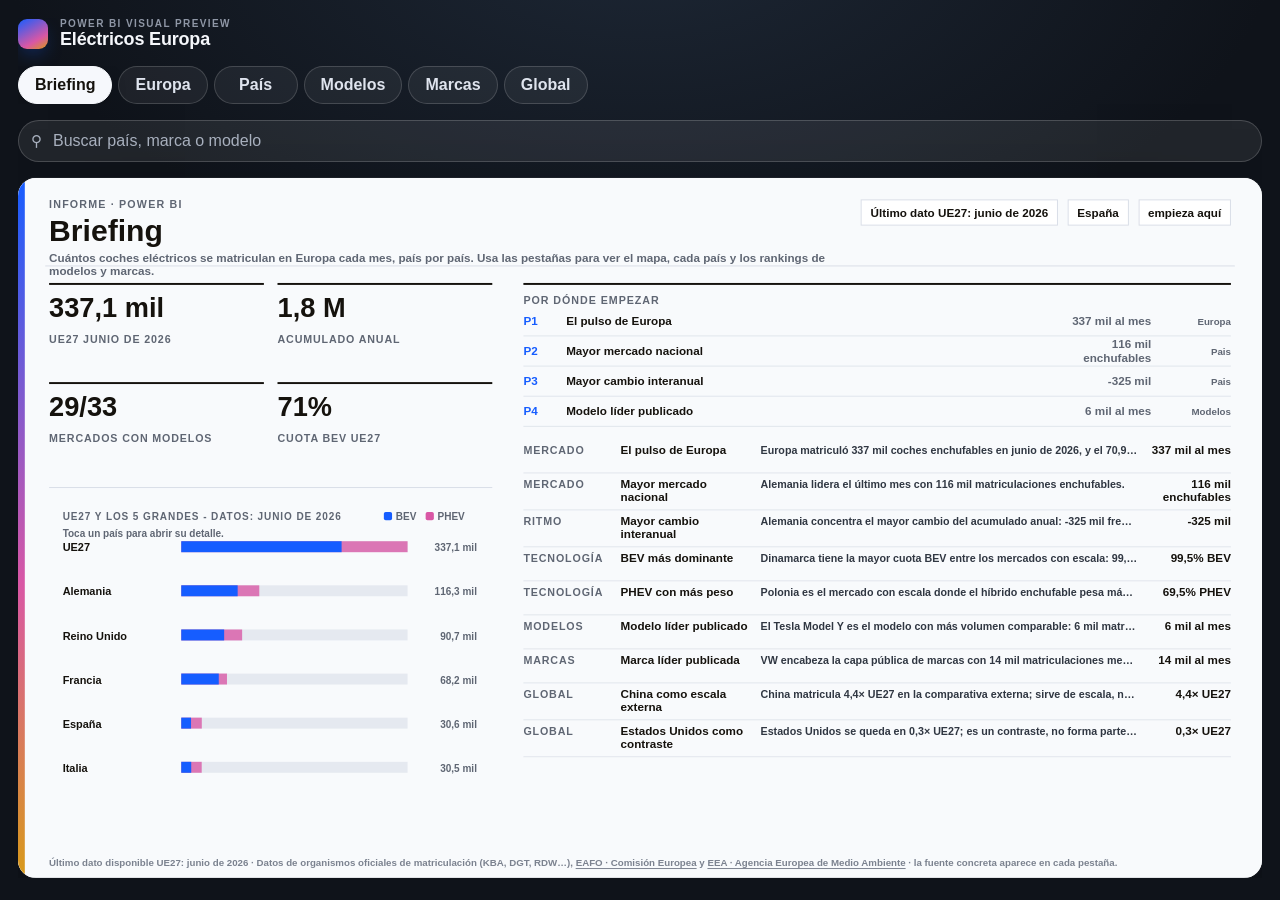
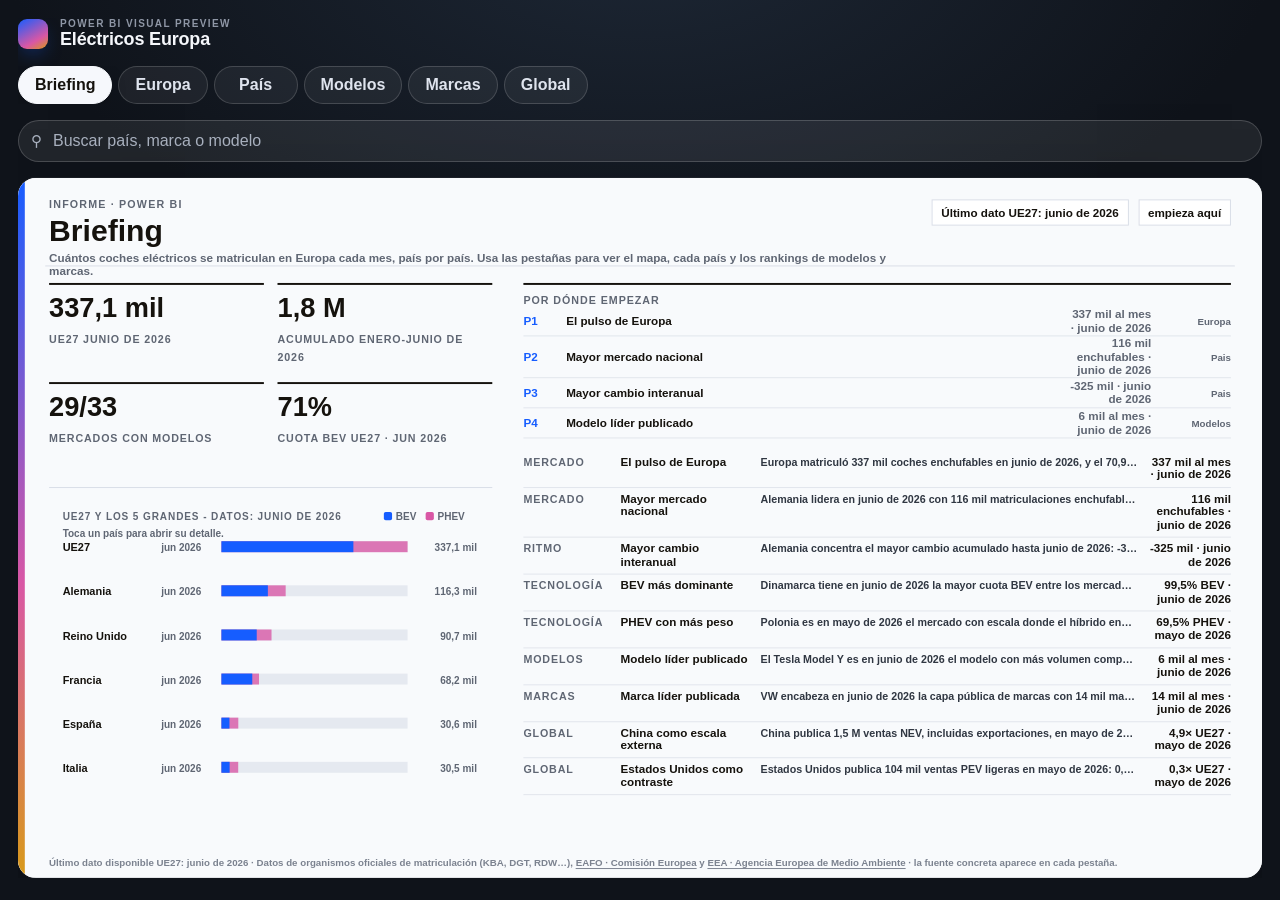
